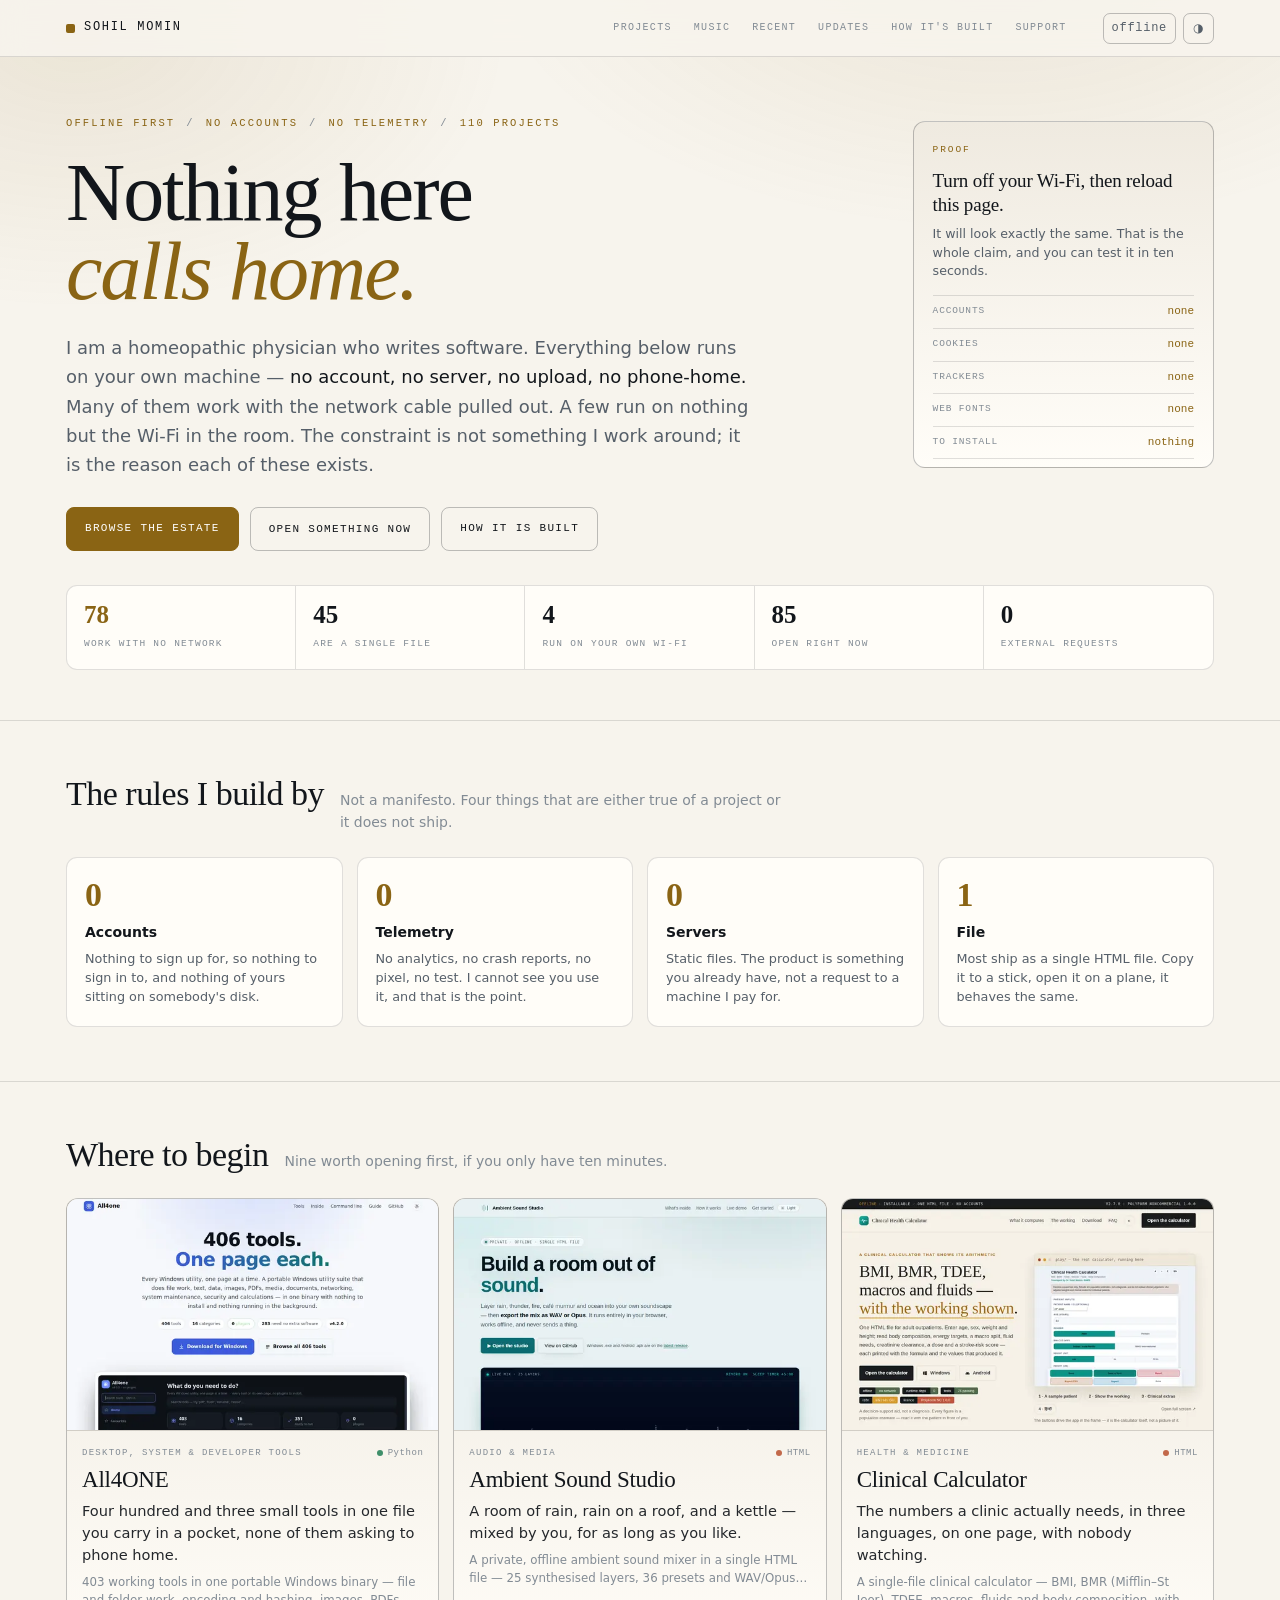
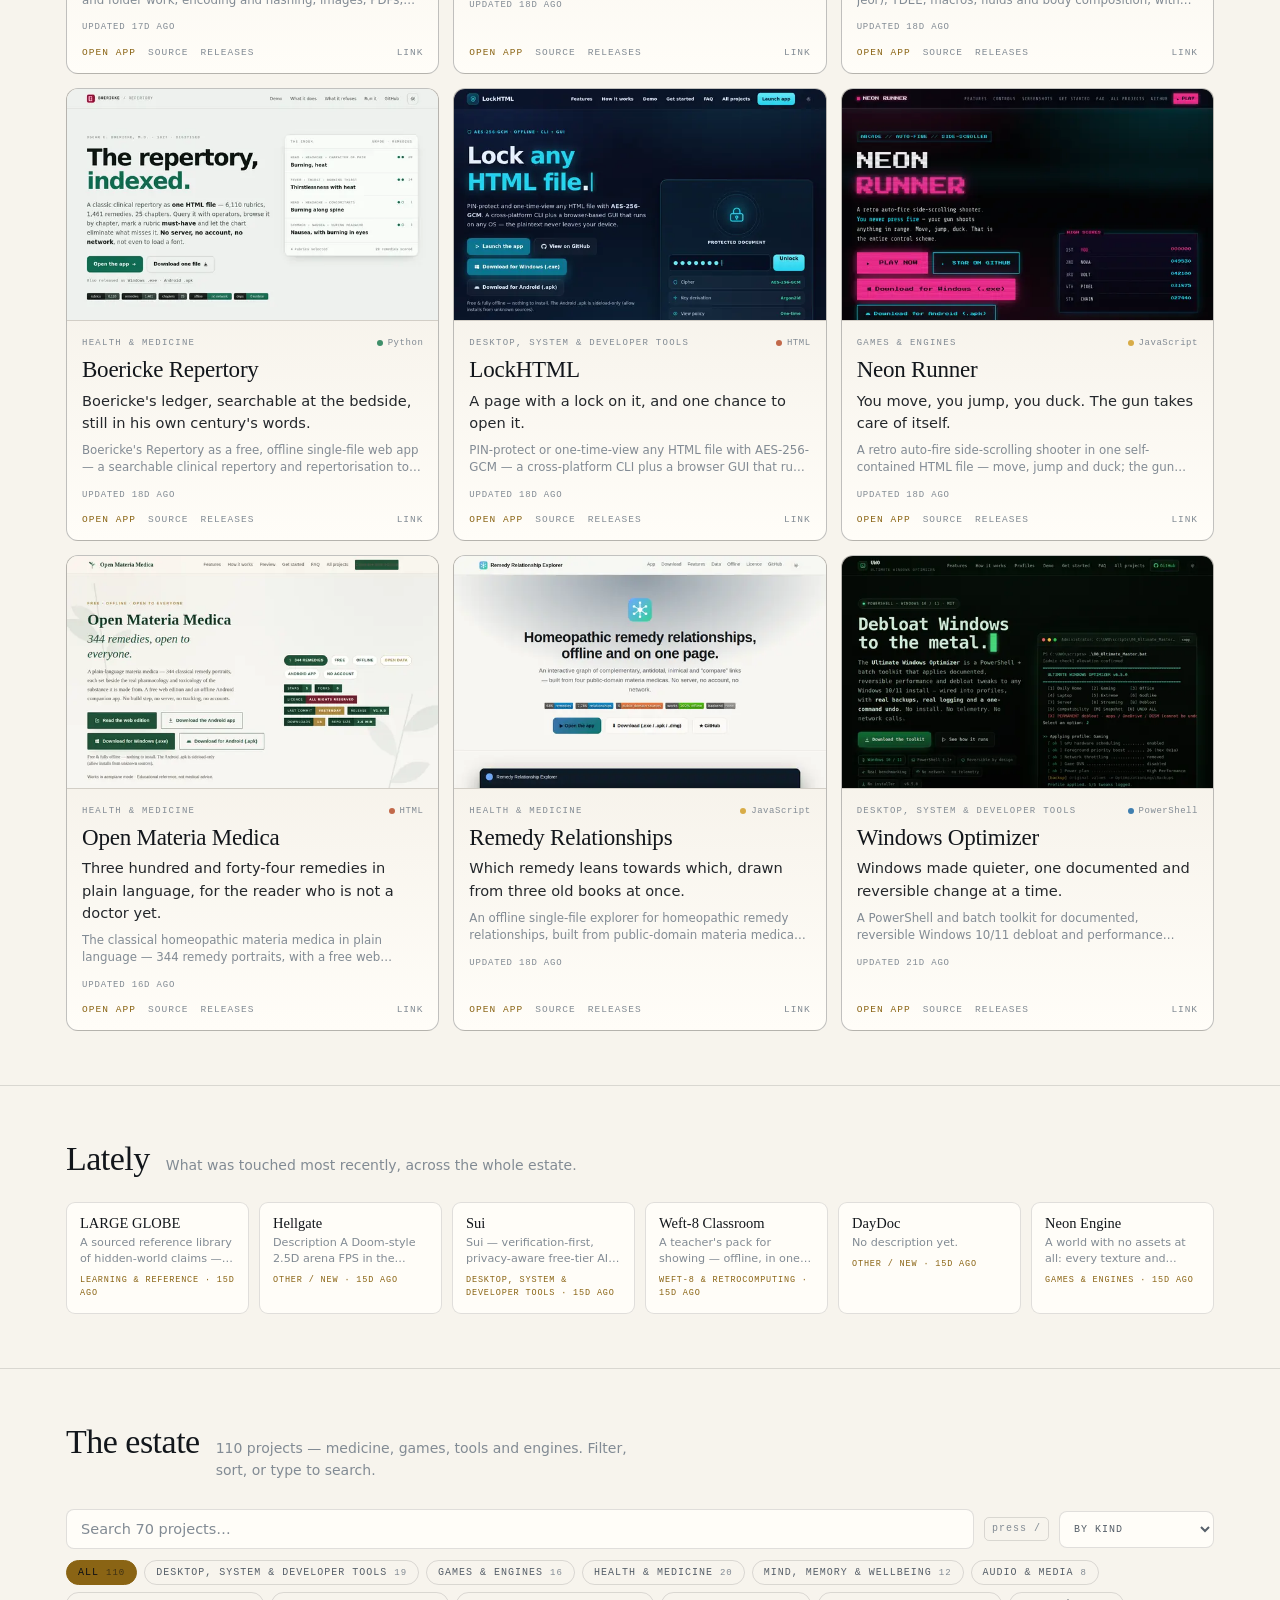
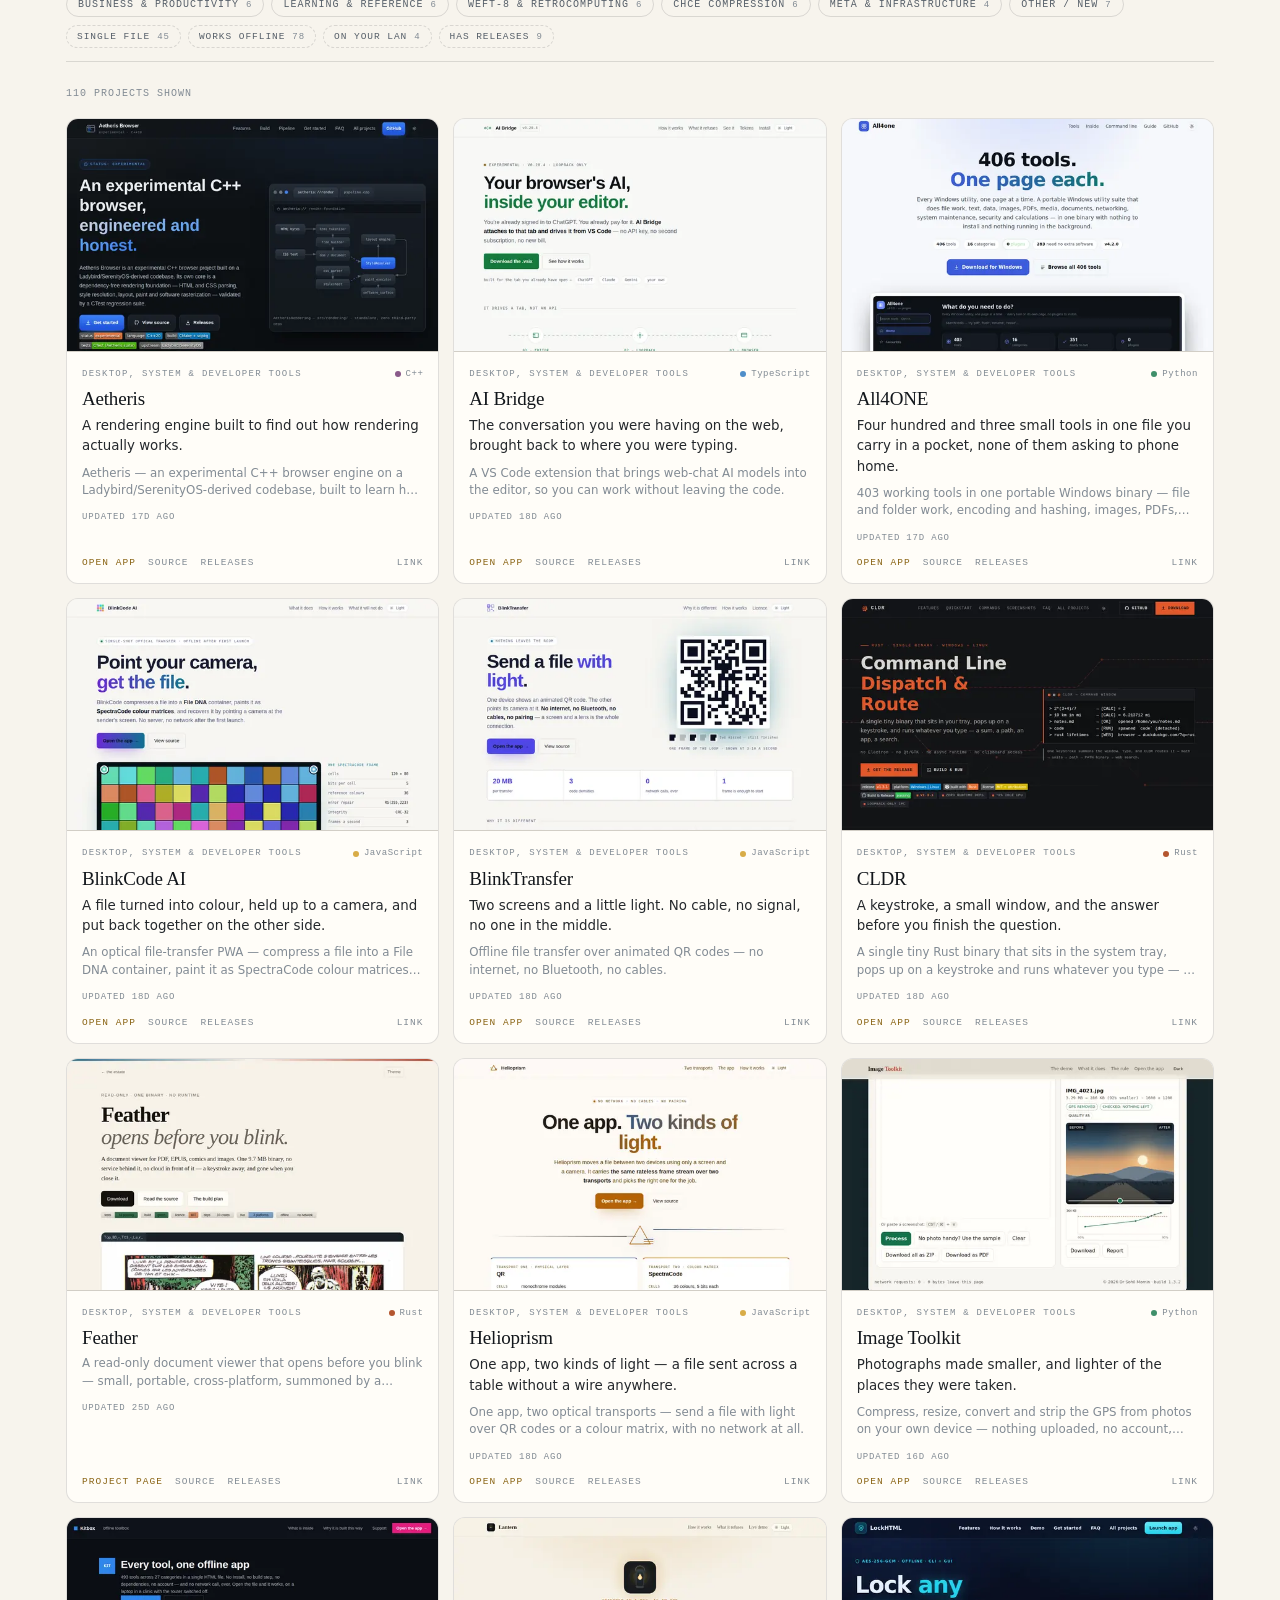
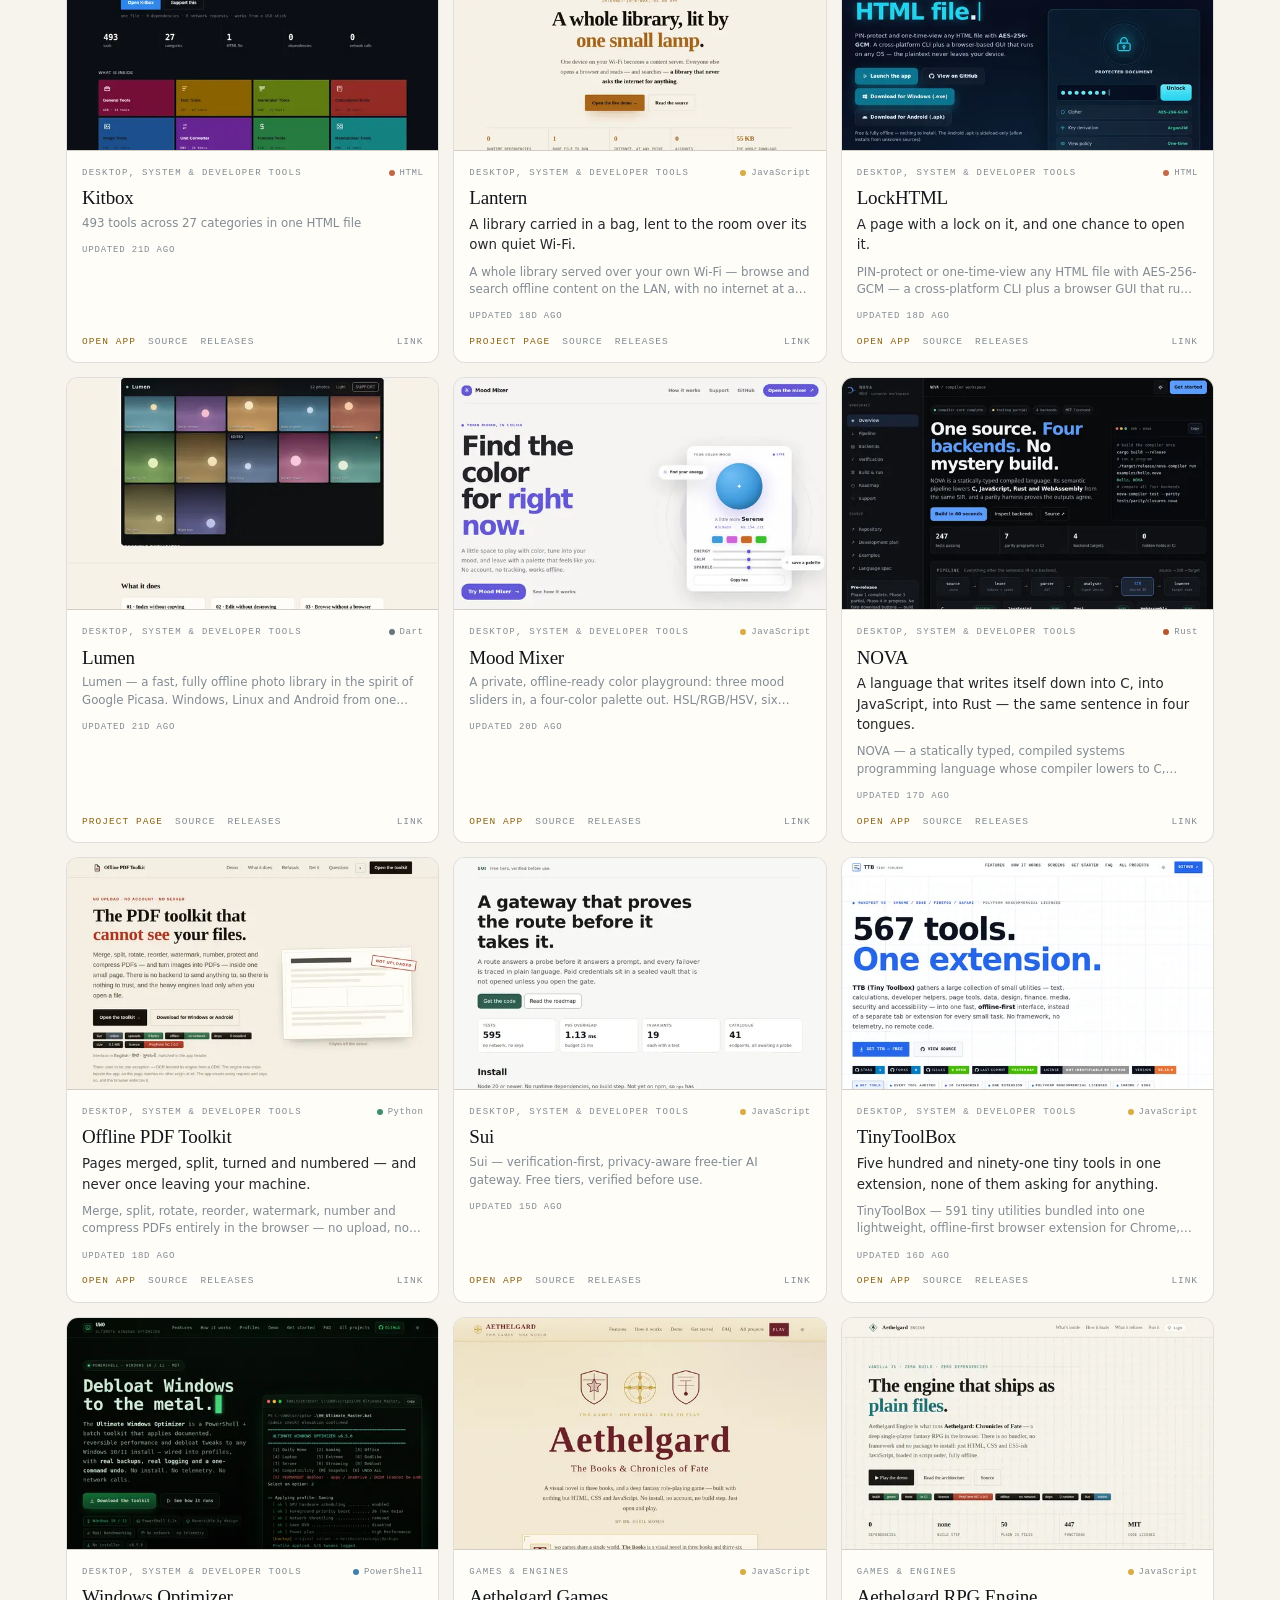
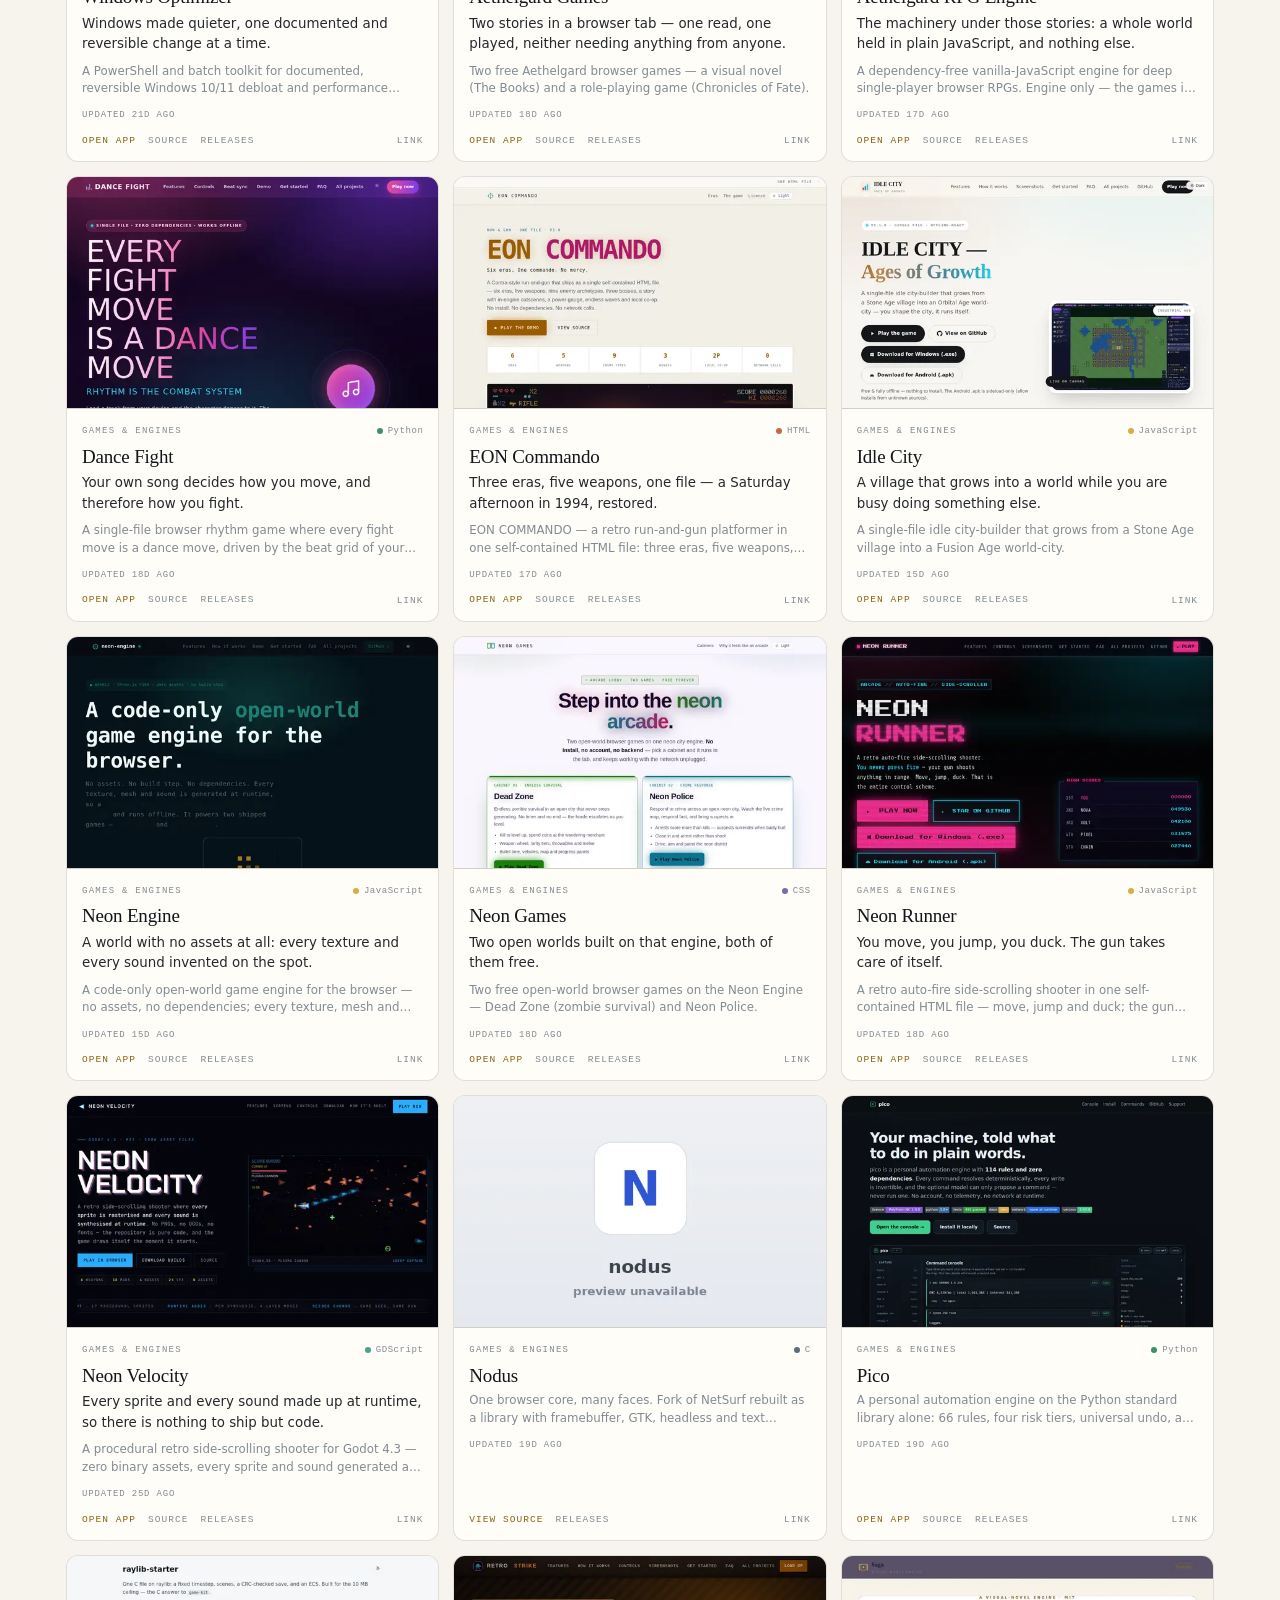
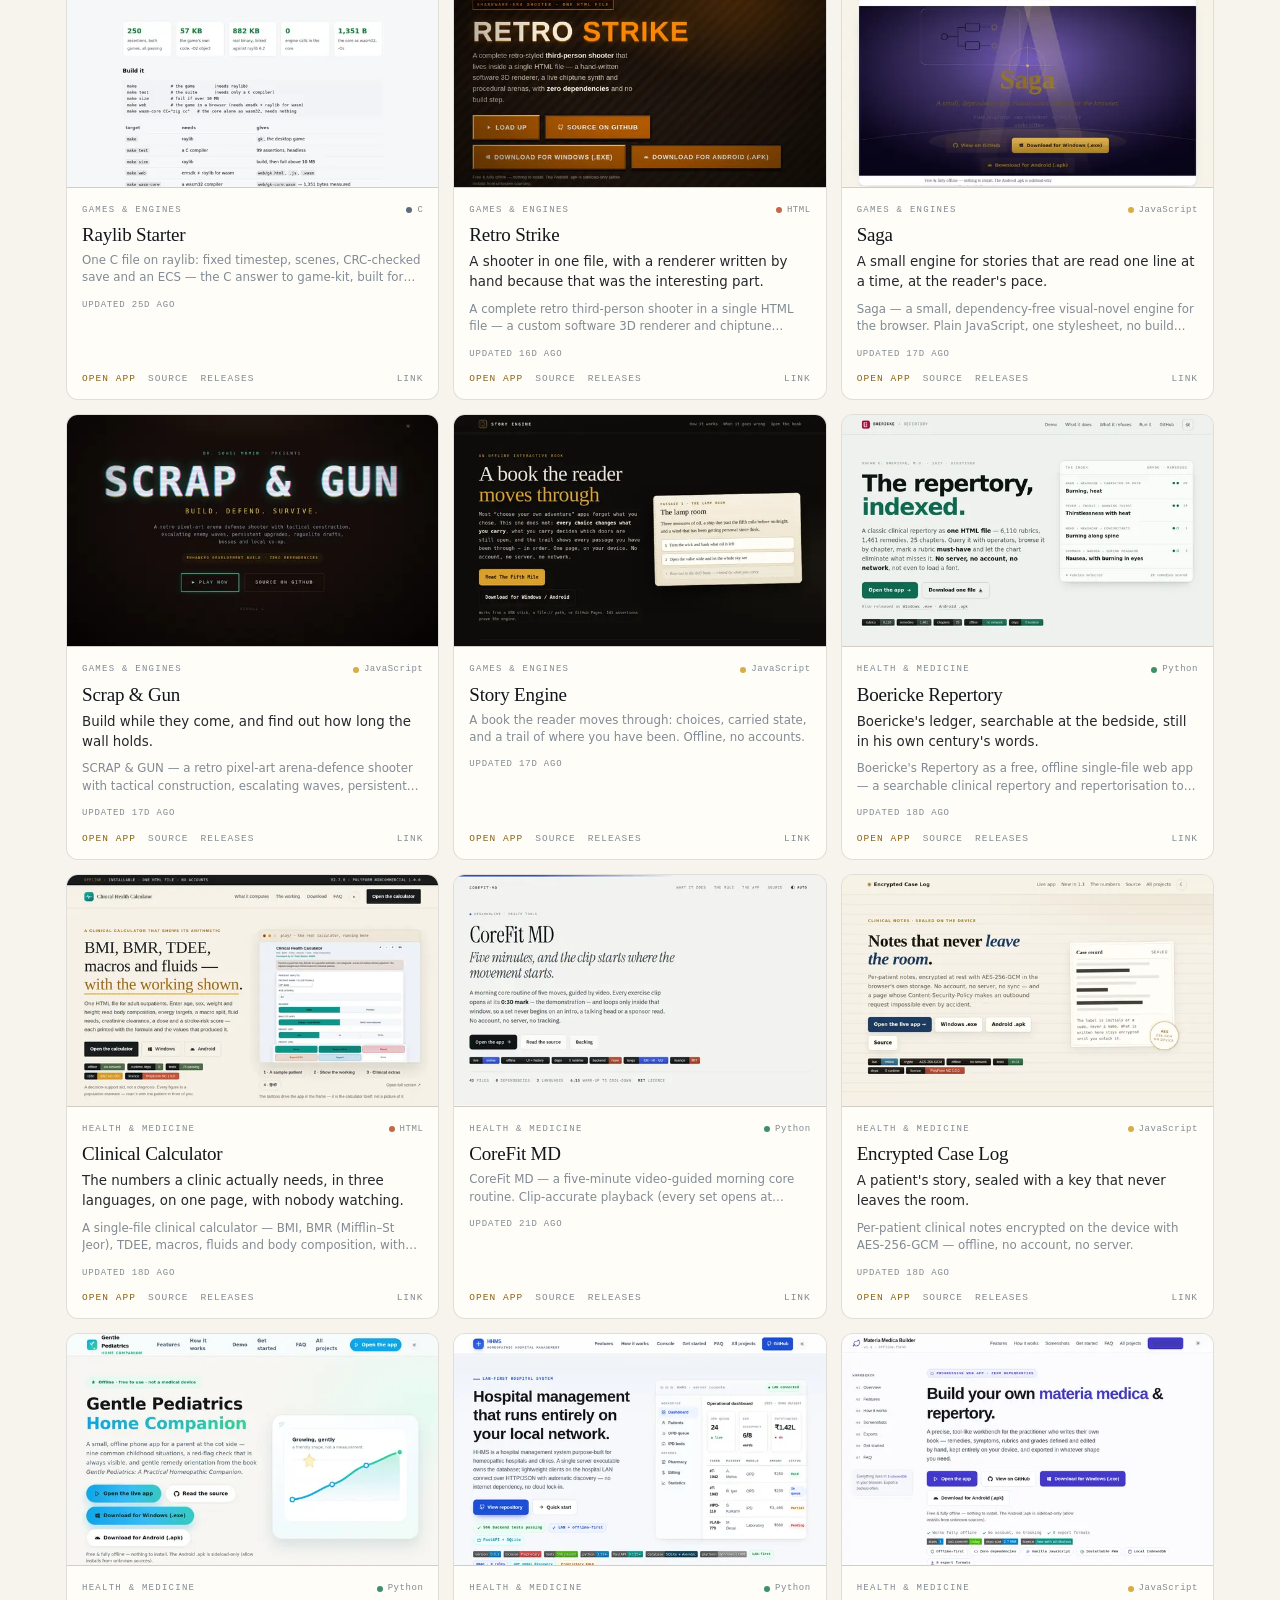
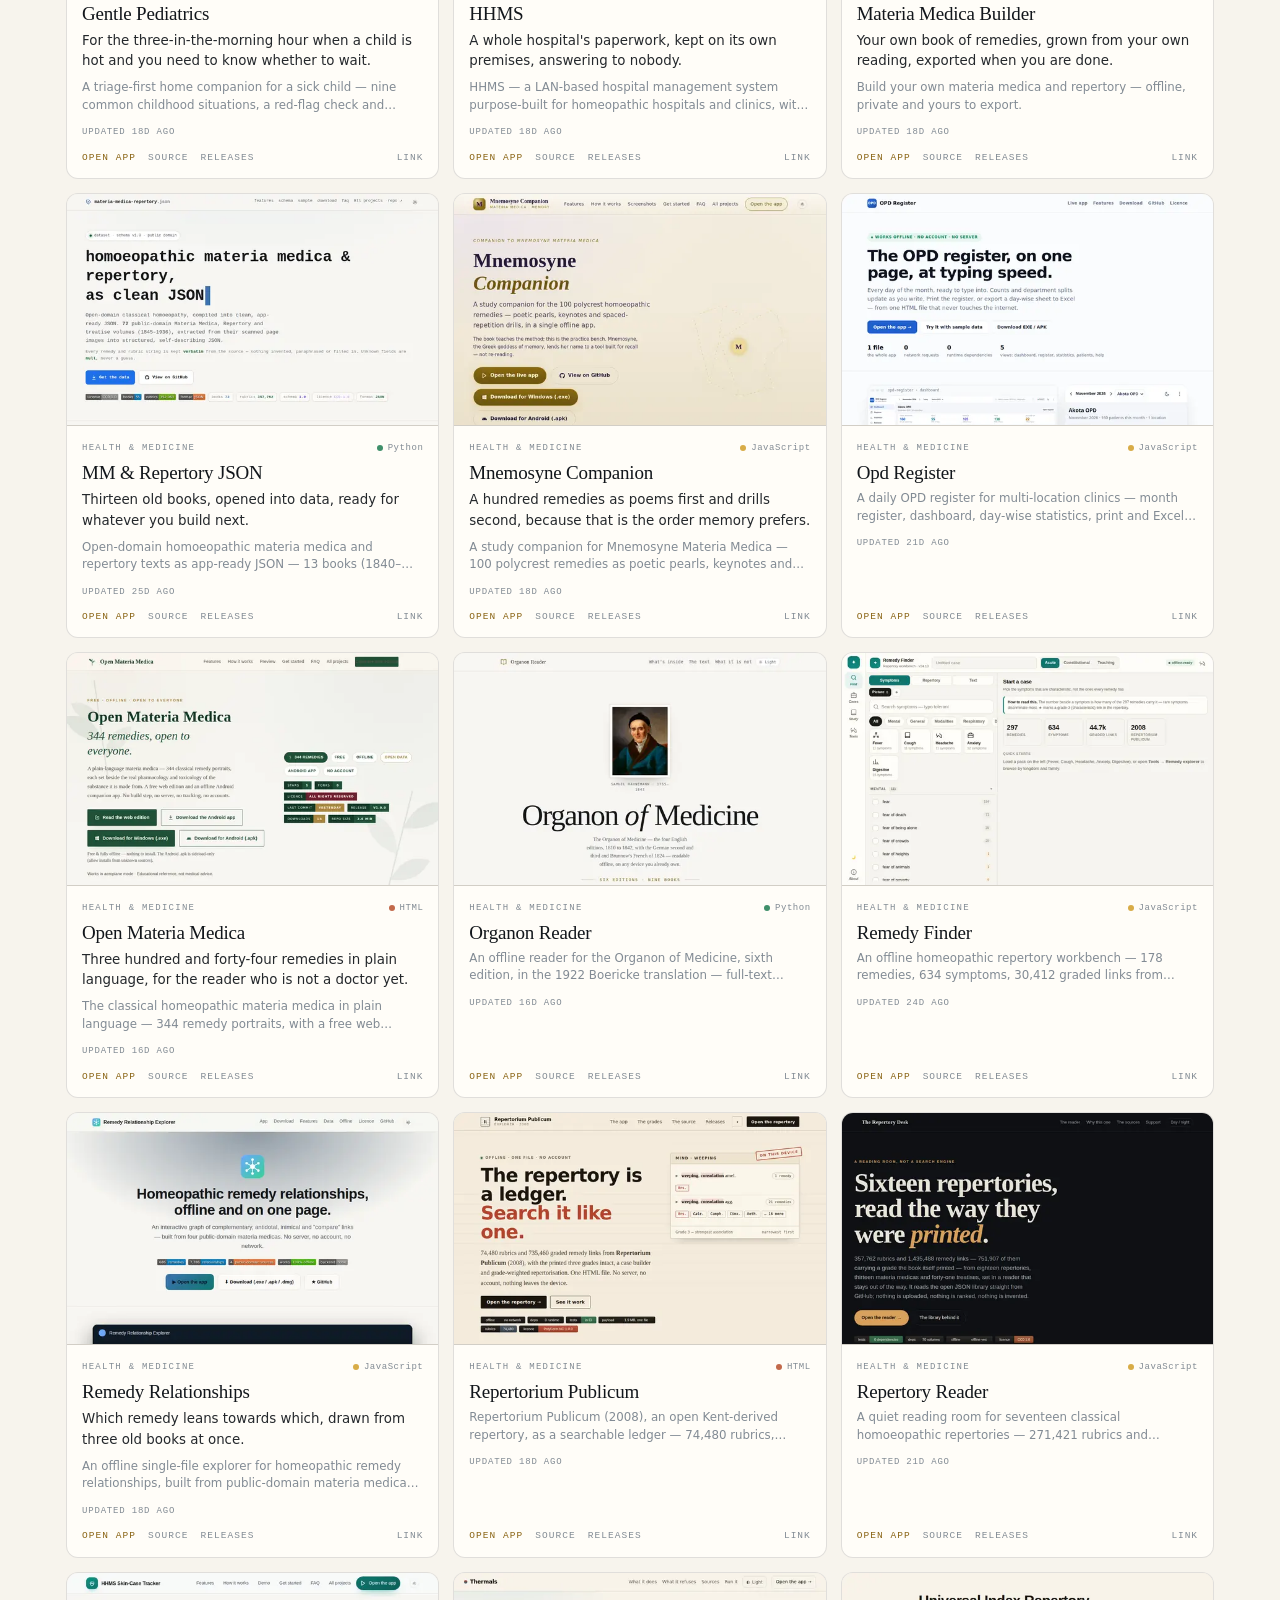
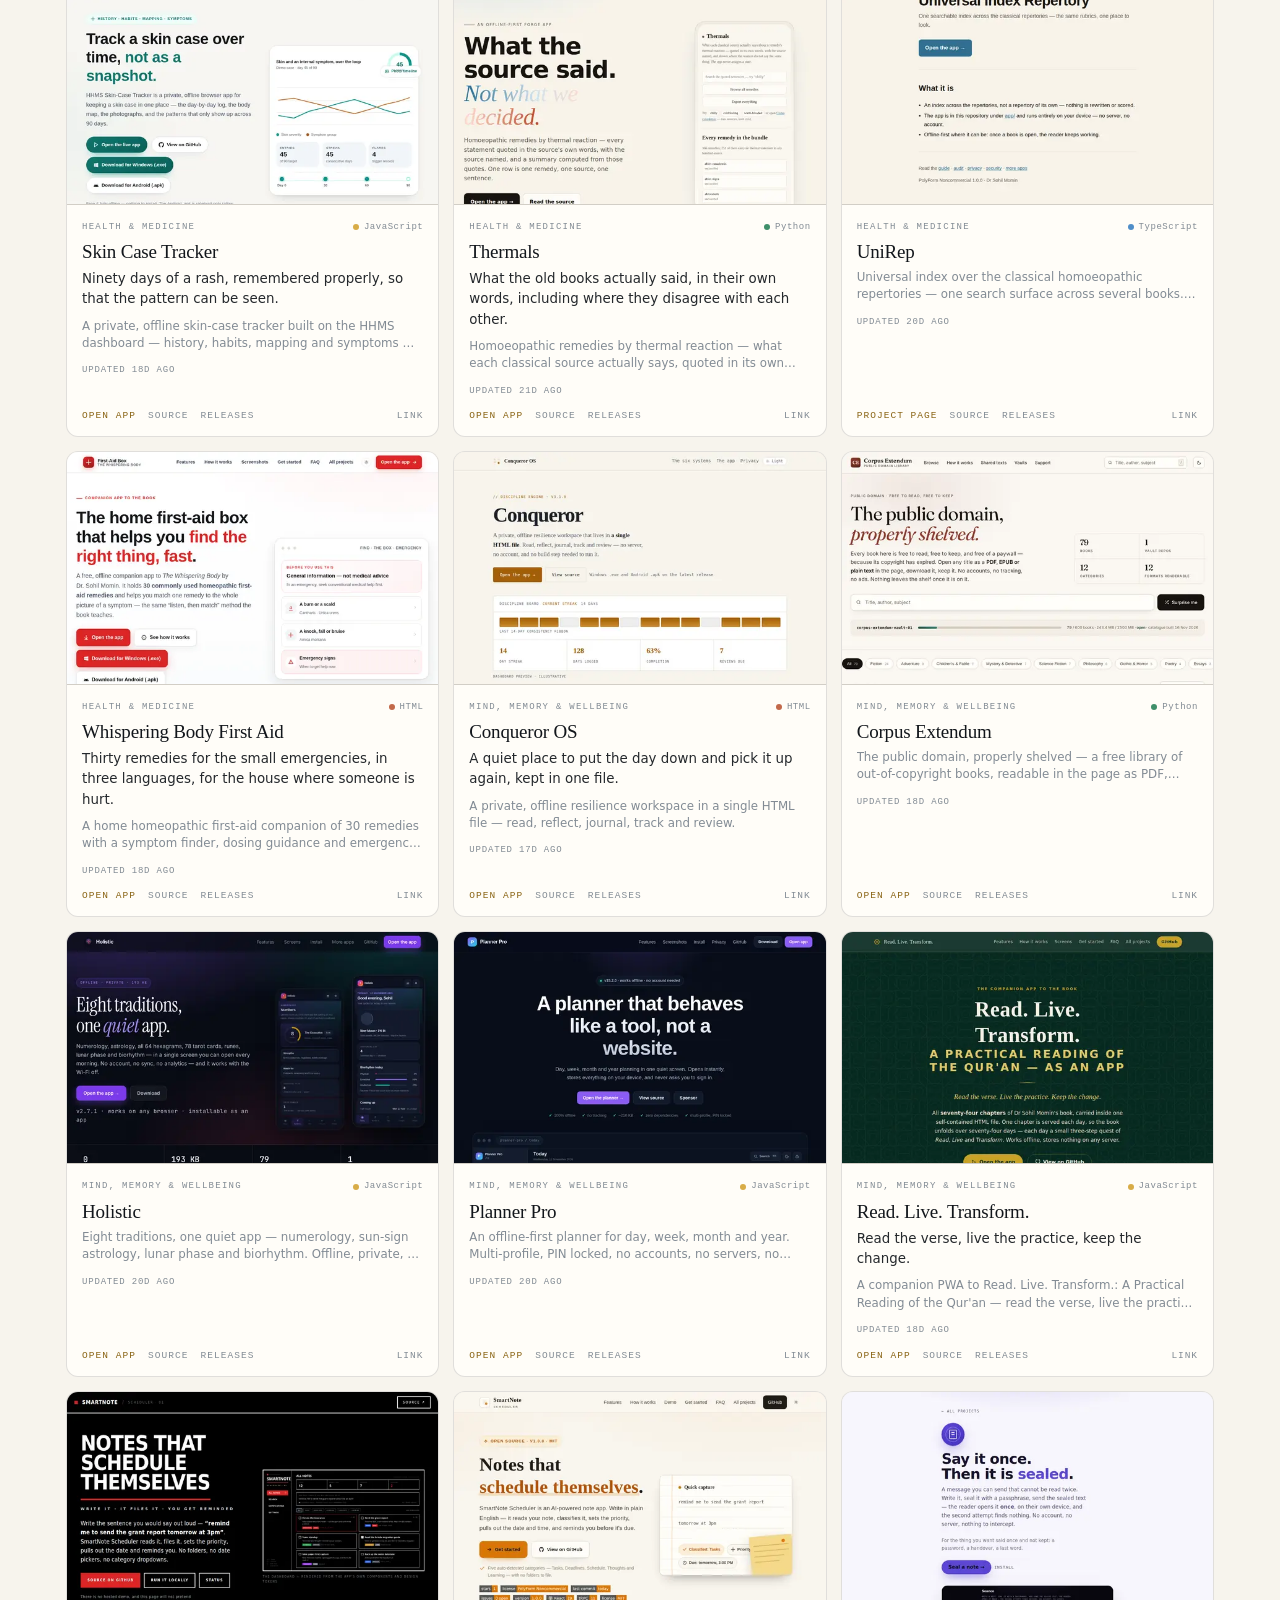
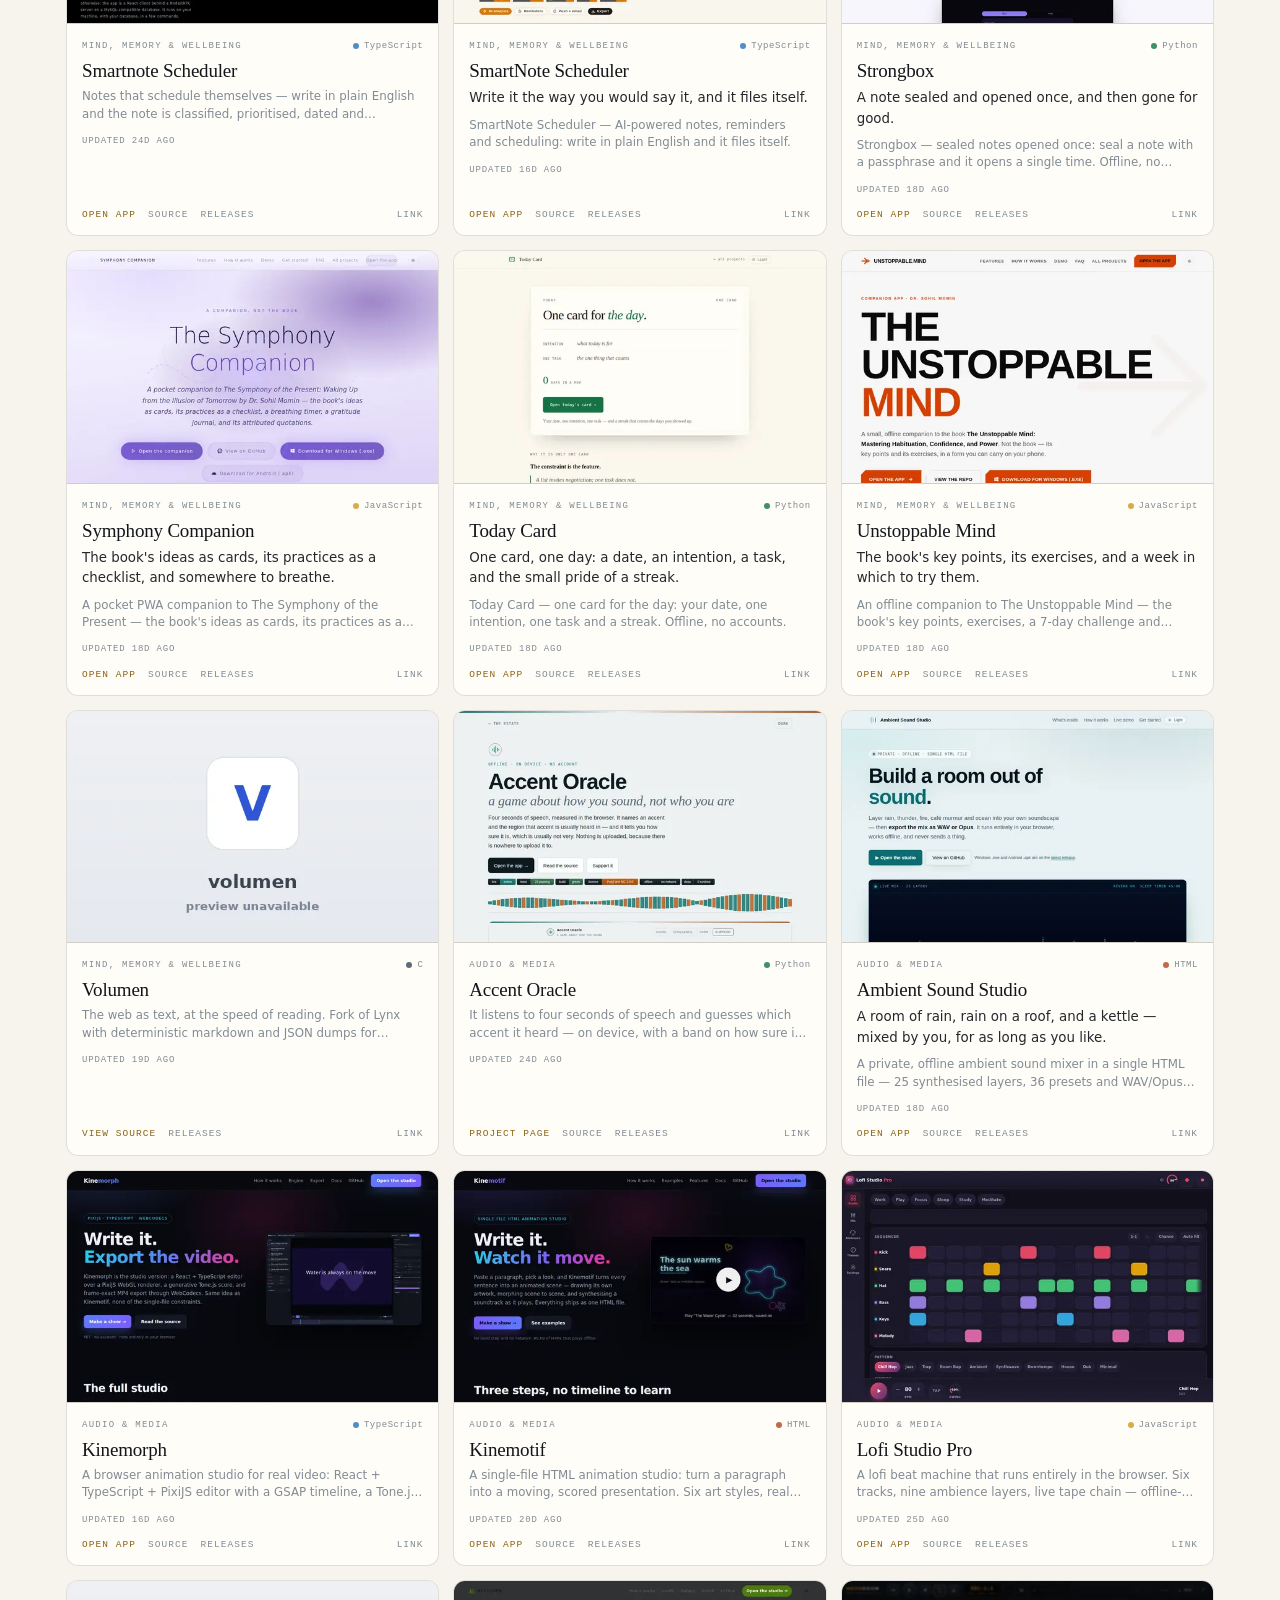
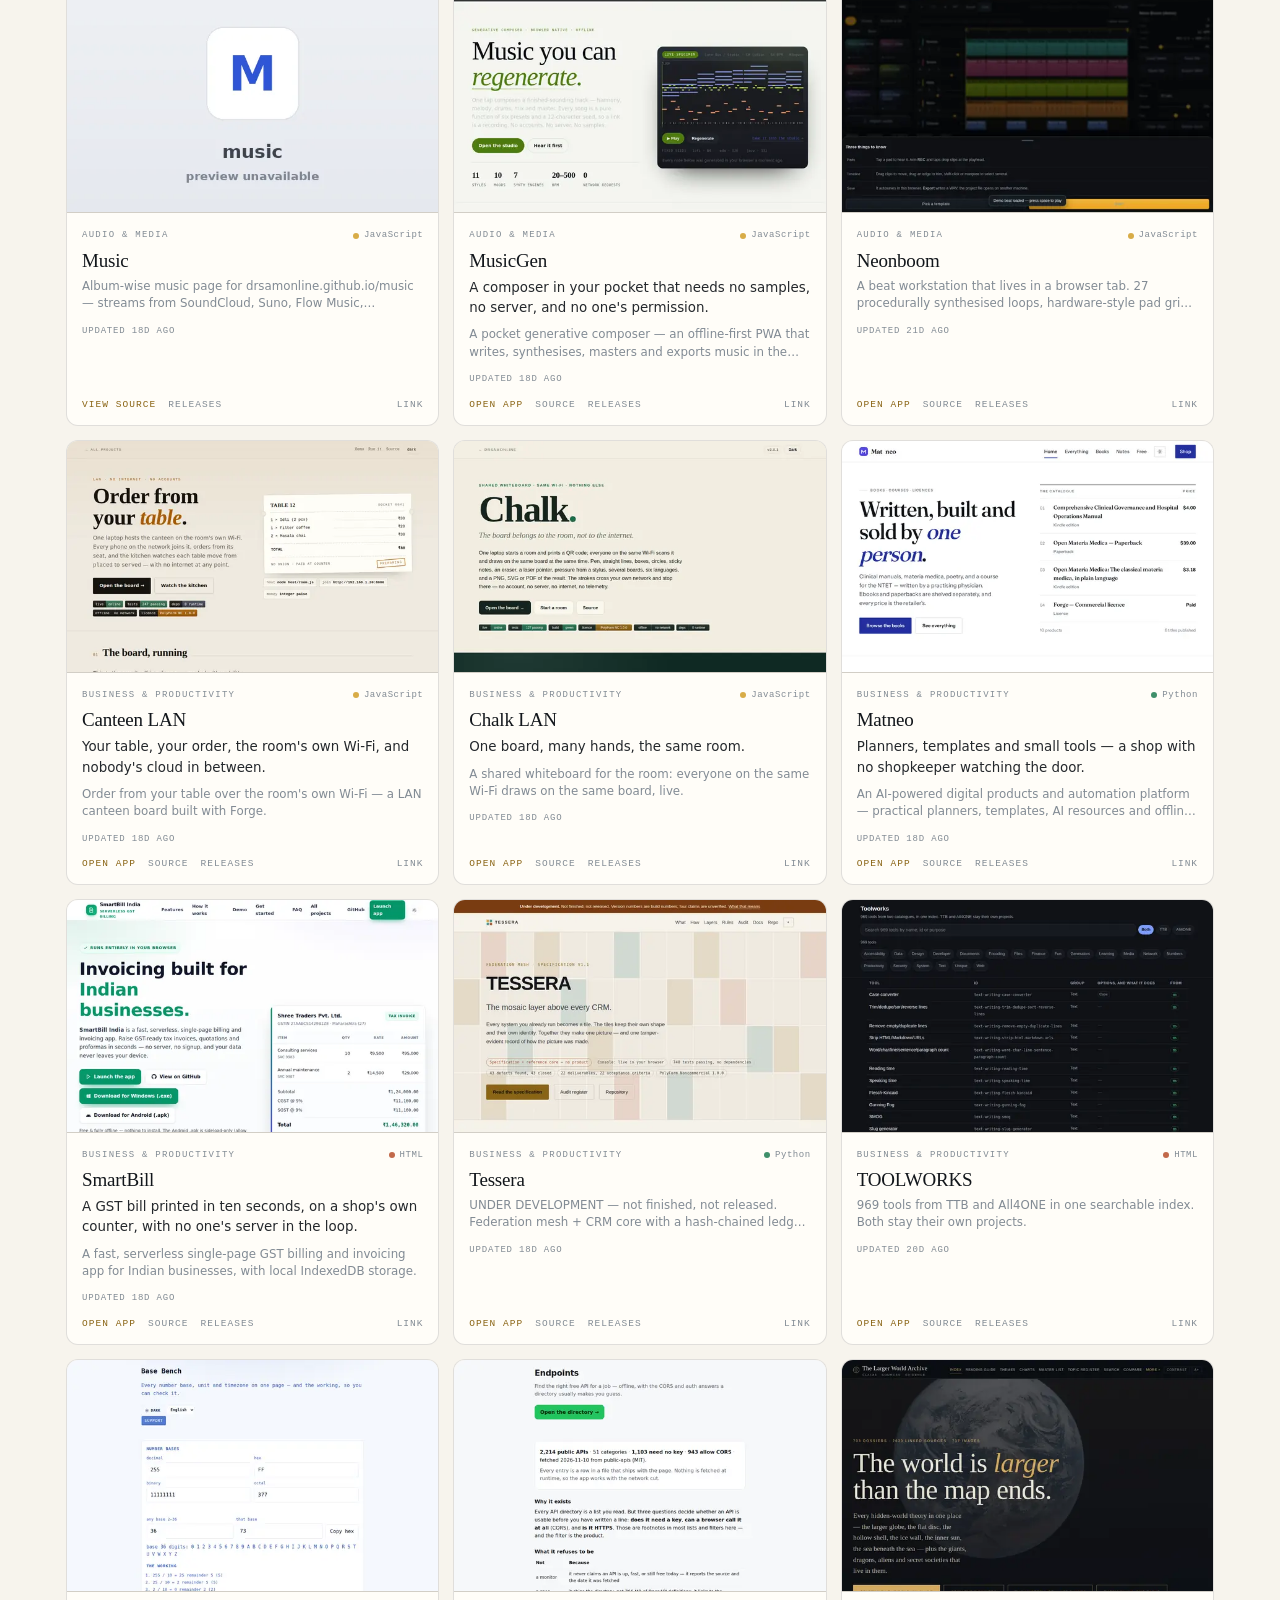
==== index.html @ d5752561 "chore: refresh hub data and screenshots" ====
<!DOCTYPE html>
<html lang="en" data-theme="dark">
<head>
<meta charset="utf-8">
<meta name="viewport" content="width=device-width,initial-scale=1,viewport-fit=cover">
<title>Dr. Sohil Momin — nothing here calls home</title>
<meta name="description" content="110 open-source projects built to run with no account, no server and no network. Medicine, games, tools and engines — offline first, all the way down.">
<meta name="author" content="Dr. Sohil Momin">
<meta name="keywords" content="Dr Sohil Momin, offline-first, open source, homeopathy software, materia medica, browser games, GitHub Pages">
<meta name="color-scheme" content="dark light">
<meta name="theme-color" content="#0d1015">
<link rel="canonical" href="https://drsamonline.github.io/">
<meta property="og:type" content="website">
<meta property="og:title" content="Dr. Sohil Momin — nothing here calls home">
<meta property="og:description" content="110 open-source projects that run with no account, no server and no network.">
<meta property="og:url" content="https://drsamonline.github.io/">
<meta property="og:image" content="https://drsamonline.github.io/assets/og.png">
<meta name="twitter:card" content="summary_large_image">
<link rel="icon" href="assets/favicon.svg" type="image/svg+xml">
<link rel="manifest" href="assets/site.webmanifest">
<script>try{var t=localStorage.getItem('hub-theme');if(t!=='light'&&t!=='dark'){t=matchMedia('(prefers-color-scheme: light)').matches?'light':'dark';}document.documentElement.dataset.theme=t;}catch(e){}</script>
<style>
:root{
  --paper:#0d1015;--card:#14181f;--card2:#1a2029;--line:rgba(234,231,225,.10);--line2:rgba(234,231,225,.22);
  --ink:#eae7e1;--dim:#98a1ab;--faint:#6b747e;--brass:#d8ac47;--brass-soft:rgba(216,172,71,.13);
  --serif:ui-serif,"Iowan Old Style","Palatino Linotype",Palatino,Georgia,"Times New Roman",serif;
  --sans:ui-sans-serif,system-ui,-apple-system,"Segoe UI",Roboto,"Helvetica Neue",Arial,sans-serif;
  --mono:ui-monospace,SFMono-Regular,"SF Mono",Menlo,Consolas,monospace;
  --w:1200px;
}
html[data-theme=light]{
  --paper:#f7f4ed;--card:#fffdf8;--card2:#efeae0;--line:rgba(18,22,27,.13);--line2:rgba(18,22,27,.26);
  --ink:#12161b;--dim:#565f69;--faint:#828b94;--brass:#8a6414;--brass-soft:rgba(138,100,20,.10);
}
*{box-sizing:border-box}
html{scroll-behavior:smooth;-webkit-text-size-adjust:100%;scroll-padding-top:96px}
body{margin:0;background:var(--paper);color:var(--ink);font-family:var(--sans);font-size:16px;
  line-height:1.6;-webkit-font-smoothing:antialiased;overflow-x:hidden}
body::before{content:"";position:fixed;inset:0;pointer-events:none;z-index:0;
  background:radial-gradient(760px 420px at 78% -6%,var(--brass-soft),transparent 68%),
             radial-gradient(600px 380px at 6% 4%,var(--brass-soft),transparent 72%)}
.wrap{max-width:var(--w);margin:0 auto;padding:0 26px;position:relative;z-index:1}
a{color:inherit;text-decoration:none}
img{max-width:100%;display:block}
::selection{background:var(--brass);color:var(--paper)}

#progress{position:fixed;top:0;left:0;height:2px;width:0;background:var(--brass);z-index:60;
  transition:width .1s linear;pointer-events:none}

.bar{position:sticky;top:0;z-index:40;border-bottom:1px solid var(--line);
  background:color-mix(in srgb,var(--paper) 88%,transparent);backdrop-filter:blur(12px)}
.bar .wrap{display:flex;align-items:center;gap:18px;height:56px}
.mark{display:flex;align-items:center;gap:9px;font-family:var(--mono);font-size:12px;
  letter-spacing:.14em;text-transform:uppercase;white-space:nowrap}
.mark i{width:9px;height:9px;background:var(--brass);border-radius:2px;display:block}
nav{margin-left:auto;display:flex;gap:2px}
nav a{font-family:var(--mono);font-size:10px;letter-spacing:.13em;text-transform:uppercase;
  color:var(--faint);padding:8px 10px;border-radius:6px;transition:.15s}
nav a:hover{color:var(--ink)}
nav a.on{color:var(--brass)}
.acts{display:flex;gap:7px;align-items:center;margin-left:8px}
.tog{background:none;border:1px solid var(--line2);color:var(--dim);border-radius:7px;height:31px;
  min-width:31px;padding:0 8px;cursor:pointer;font-size:12px;display:grid;place-items:center;
  font-family:var(--mono);letter-spacing:.06em}
.tog:hover{color:var(--brass);border-color:var(--brass)}
#burger{display:none}
#demoToggle[aria-pressed=true]{color:var(--brass);border-color:var(--brass)}

.hero{padding:58px 0 50px;border-bottom:1px solid var(--line)}
.hero-top{display:grid;grid-template-columns:1.45fr .55fr;gap:52px;align-items:start}
.kick{font-family:var(--mono);font-size:10.5px;letter-spacing:.2em;text-transform:uppercase;
  color:var(--brass);margin:0 0 22px;display:flex;align-items:center;gap:11px;flex-wrap:wrap}
.kick span+span::before{content:"/";color:var(--faint);margin-right:11px}
h1{font-family:var(--serif);font-weight:400;font-size:clamp(38px,7.2vw,82px);line-height:.96;
  letter-spacing:-.025em;margin:0 0 22px;max-width:15ch}
h1 em{font-style:italic;color:var(--brass)}
.lede{font-size:clamp(15px,1.5vw,18px);line-height:1.62;color:var(--dim);max-width:60ch;margin:0 0 28px}
.lede b{color:var(--ink);font-weight:500}
.cta{display:flex;gap:11px;flex-wrap:wrap}
.btn{font-family:var(--mono);font-size:11px;letter-spacing:.12em;text-transform:uppercase;
  padding:12px 18px;border-radius:8px;border:1px solid var(--line2);color:var(--ink);cursor:pointer;
  transition:border-color .15s,background .15s,color .15s;background:none}
.btn:hover{border-color:var(--brass);color:var(--brass)}
.btn.solid{background:var(--brass);border-color:var(--brass);color:#0d1015}
.btn.solid:hover{background:transparent;color:var(--brass)}
.proof{border:1px solid var(--line2);border-radius:12px;padding:20px 19px 8px;
  background:linear-gradient(180deg,var(--card2),var(--card));margin-top:6px}
.proof-k{font-family:var(--mono);font-size:9.5px;letter-spacing:.2em;text-transform:uppercase;
  color:var(--brass);margin:0 0 12px}
.proof-t{font-family:var(--serif);font-size:19px;line-height:1.25;margin:0 0 8px;letter-spacing:-.01em}
.proof-d{margin:0 0 14px;font-size:12.6px;line-height:1.5;color:var(--dim)}
.proof-rows{display:grid;grid-template-columns:1fr auto;border-top:1px solid var(--line)}
.proof-rows span,.proof-rows b{padding:7px 0;border-bottom:1px solid var(--line)}
.proof-rows span{font-family:var(--mono);letter-spacing:.09em;text-transform:uppercase;
  color:var(--faint);font-size:9.5px}
.proof-rows b{font-weight:500;color:var(--brass);text-align:right;font-family:var(--mono);font-size:11px}
.meter{display:flex;flex-wrap:wrap;border:1px solid var(--line);border-radius:11px;
  overflow:hidden;background:var(--card);margin-top:34px}
.meter div{flex:1 1 150px;padding:15px 17px;border-right:1px solid var(--line)}
.meter div:last-child{border-right:0}
.meter b{display:block;font-family:var(--serif);font-size:25px;line-height:1.1}
.meter span{font-family:var(--mono);font-size:9.5px;letter-spacing:.13em;text-transform:uppercase;color:var(--faint)}
.meter .hi b{color:var(--brass)}

section{padding:54px 0;border-bottom:1px solid var(--line)}
.rhead{display:flex;align-items:baseline;gap:16px;margin-bottom:24px;flex-wrap:wrap}
h2{font-family:var(--serif);font-weight:400;font-size:clamp(24px,3.2vw,34px);line-height:1.1;
  letter-spacing:-.015em;margin:0}
.rhead p{margin:0;color:var(--faint);font-size:14px;max-width:50ch}
.rgrid{display:grid;grid-template-columns:repeat(4,1fr);gap:14px}
.rule{background:var(--card);border:1px solid var(--line);border-radius:11px;padding:20px 18px;
  position:relative;overflow:hidden;transition:border-color .18s,transform .18s}
.rule:hover{border-color:var(--line2);transform:translateY(-2px)}
.rule::after{content:"";position:absolute;left:0;top:0;width:100%;height:2px;background:var(--brass);
  transform:scaleX(0);transform-origin:left;transition:transform .35s}
.rule:hover::after{transform:scaleX(1)}
.rule b{font-family:var(--serif);font-size:34px;line-height:1;color:var(--brass);display:block;margin-bottom:9px}
.rule h3{margin:0 0 5px;font-size:14px;font-weight:600}
.rule p{margin:0;font-size:12.8px;line-height:1.5;color:var(--dim)}

.tools{position:sticky;top:56px;z-index:20;background:var(--paper);padding:12px 0 13px;
  border-bottom:1px solid var(--line);margin-bottom:24px}
.searchrow{display:flex;gap:10px;align-items:center;margin-bottom:11px;flex-wrap:wrap}
#q{flex:1 1 220px;background:var(--card);border:1px solid var(--line);border-radius:8px;color:var(--ink);
  font-family:var(--sans);font-size:14.5px;padding:11px 14px;outline:none;min-width:0}
#q:focus{border-color:var(--brass)}
#q::placeholder{color:var(--faint)}
#sort{background:var(--card);border:1px solid var(--line);border-radius:8px;color:var(--dim);
  font-family:var(--mono);font-size:10px;letter-spacing:.1em;text-transform:uppercase;
  padding:11px 10px;outline:none;cursor:pointer}
#sort:focus{border-color:var(--brass)}
.hint{font-family:var(--mono);font-size:10px;letter-spacing:.1em;color:var(--faint);
  border:1px solid var(--line);border-radius:5px;padding:3px 7px;white-space:nowrap}
.chips{display:flex;gap:7px;flex-wrap:wrap}
.chip{font-family:var(--mono);font-size:10px;letter-spacing:.1em;text-transform:uppercase;
  background:none;border:1px solid var(--line);color:var(--dim);border-radius:100px;
  padding:6px 11px;cursor:pointer;display:flex;gap:7px;align-items:center;transition:.15s}
.chip b{color:var(--faint);font-size:9px;font-weight:400}
.chip:hover{border-color:var(--line2);color:var(--ink)}
.chip[aria-pressed=true]{background:var(--brass);border-color:var(--brass);color:#0d1015}
.chip[aria-pressed=true] b{color:rgba(13,16,21,.6)}
#count{font-family:var(--mono);font-size:10px;letter-spacing:.1em;text-transform:uppercase;
  color:var(--faint);margin:0 0 16px}

.grid{display:grid;grid-template-columns:repeat(auto-fill,minmax(292px,1fr));gap:14px}
.card{background:var(--card);border:1px solid var(--line);border-radius:12px;overflow:hidden;
  display:flex;flex-direction:column;transition:border-color .16s,transform .16s,background .16s}
.card:hover{border-color:var(--line2);transform:translateY(-3px);background:var(--card2)}
.card:target,.card.flash{border-color:var(--brass);box-shadow:0 0 0 1px var(--brass)}
.shot{display:block;position:relative;aspect-ratio:16/10;background:var(--card2);overflow:hidden;
  border-bottom:1px solid var(--line)}
.shot-ph{position:absolute;inset:0;display:grid;place-items:center;gap:2px;
  font-family:var(--mono);font-size:9px;letter-spacing:.12em;text-transform:uppercase;color:var(--faint)}
.shot-ph b{font-family:var(--serif);font-size:32px;color:var(--line2);font-weight:400}
.shot-img{position:absolute;inset:0;width:100%;height:100%;object-fit:cover;object-position:top center;
  opacity:0;transition:opacity .35s}
.shot-img.is-loaded{opacity:1}
.shot-img.is-broken{display:none}
.card:hover .shot-img{transform:scale(1.02);transition:opacity .35s,transform .5s}
.cbody{padding:15px 15px 13px;display:flex;flex-direction:column;flex:1}
.card-top{display:flex;align-items:center;gap:8px;margin-bottom:7px}
.cat{font-family:var(--mono);font-size:9px;letter-spacing:.14em;text-transform:uppercase;color:var(--faint)}
.lang{margin-left:auto;display:flex;align-items:center;gap:5px;font-family:var(--mono);
  font-size:9px;letter-spacing:.06em;color:var(--faint)}
.lang i{width:6px;height:6px;border-radius:50%;display:block}
h3.repo{margin:0 0 6px;font-family:var(--serif);font-weight:400;font-size:19px;line-height:1.15;
  letter-spacing:-.01em}
.poetic{margin:0 0 8px;font-size:13.4px;line-height:1.52;color:var(--ink);opacity:.92}
.desc{margin:0 0 11px;font-size:11.8px;line-height:1.48;color:var(--faint);
  display:-webkit-box;-webkit-line-clamp:2;-webkit-box-orient:vertical;overflow:hidden}
.card-meta{display:flex;gap:9px;align-items:center;flex-wrap:wrap;margin-bottom:10px;
  font-family:var(--mono);font-size:9px;letter-spacing:.09em;text-transform:uppercase;color:var(--faint)}
.pill{border:1px solid var(--line);border-radius:100px;padding:1px 7px}
.pill.arch{border-color:var(--line2);color:var(--dim)}
.links{margin-top:auto;display:flex;gap:12px;font-family:var(--mono);font-size:9.5px;
  letter-spacing:.11em;text-transform:uppercase;align-items:center}
.lnk{color:var(--faint);display:flex;gap:4px;align-items:center}
.lnk:hover{color:var(--brass)}
.primary-lnk{color:var(--brass)}
.share{margin-left:auto;background:none;border:0;color:var(--faint);cursor:pointer;
  font-family:var(--mono);font-size:9.5px;letter-spacing:.1em;text-transform:uppercase;padding:0}
.share:hover{color:var(--brass)}
.share.done{color:var(--brass)}

#featGrid{display:grid;grid-template-columns:repeat(3,1fr);gap:14px}
.feat-card{background:linear-gradient(180deg,var(--card2),var(--card));border:1px solid var(--line2)}
.feat-card h3.repo{font-size:23px}
.feat-card .poetic{font-size:14.6px;-webkit-line-clamp:none}

#recentStrip{display:grid;grid-template-columns:repeat(6,1fr);gap:10px}
.recent-card{background:var(--card);border:1px solid var(--line);border-radius:9px;padding:12px 13px;
  display:flex;flex-direction:column;gap:3px;transition:.15s}
.recent-card:hover{border-color:var(--brass);transform:translateY(-2px)}
.recent-name{font-family:var(--serif);font-size:14.5px;line-height:1.2}
.recent-desc{font-size:11.2px;color:var(--faint);line-height:1.4;overflow:hidden;
  display:-webkit-box;-webkit-line-clamp:2;-webkit-box-orient:vertical}
.recent-meta{font-family:var(--mono);font-size:8.5px;letter-spacing:.1em;text-transform:uppercase;
  color:var(--brass);margin-top:4px}

#blogFeed{display:grid;grid-template-columns:1fr 1fr;gap:0 34px}
.post{display:grid;grid-template-columns:88px 1fr;gap:14px;padding:15px 0;border-top:1px solid var(--line)}
.post__date{font-family:var(--mono);font-size:9.5px;letter-spacing:.1em;text-transform:uppercase;
  color:var(--brass);padding-top:3px}
.post__title{margin:0 0 4px;font-family:var(--serif);font-weight:400;font-size:16.5px;line-height:1.2}
.post__title a:hover{color:var(--brass)}
.post__body{margin:0 0 5px;font-size:12.4px;line-height:1.5;color:var(--dim)}
.post__meta{margin:0;font-family:var(--mono);font-size:8.5px;letter-spacing:.1em;
  text-transform:uppercase;color:var(--faint)}

.kits details{border:1px solid var(--line);border-radius:11px;background:var(--card);overflow:hidden}
.kits summary{cursor:pointer;padding:17px 18px;font-family:var(--mono);font-size:10.5px;
  letter-spacing:.13em;text-transform:uppercase;color:var(--dim);list-style:none;
  display:flex;justify-content:space-between;align-items:center}
.kits summary::-webkit-details-marker{display:none}
.kits summary:hover{color:var(--brass)}
.kits summary::after{content:"+";font-size:15px;color:var(--brass)}
.kits details[open] summary::after{content:"\2013"}
.kits ul{list-style:none;margin:0;padding:0 18px 18px;display:grid;
  grid-template-columns:repeat(3,1fr);gap:2px 22px}
.kits li{padding:8px 0;border-top:1px solid var(--line);font-size:12.8px}
.kits li a{font-weight:600;font-size:12.8px}
.kits li a:hover{color:var(--brass)}
.kits li span{display:block;color:var(--faint);font-size:11.5px;line-height:1.45;
  overflow:hidden;text-overflow:ellipsis;white-space:nowrap}

.howgrid{display:grid;grid-template-columns:1.1fr .9fr;gap:38px;align-items:start}
.howgrid p{color:var(--dim);font-size:14.4px;line-height:1.66;margin:0 0 13px;max-width:56ch}
.howgrid p b{color:var(--ink);font-weight:500}
.spec{border:1px solid var(--line);border-radius:11px;background:var(--card);overflow:hidden}
.spec div{display:flex;justify-content:space-between;gap:14px;padding:11px 16px;
  border-bottom:1px solid var(--line);font-size:12.8px}
.spec div:last-child{border-bottom:0}
.spec dt{color:var(--faint);font-family:var(--mono);font-size:10px;letter-spacing:.11em;
  text-transform:uppercase;padding-top:2px}
.spec dd{margin:0;font-family:var(--mono);font-size:12px;text-align:right}

footer{padding:48px 0 62px;color:var(--faint);font-size:12.8px;border-bottom:0}
.fgrid2{display:grid;grid-template-columns:1.2fr 1fr;gap:34px;margin-bottom:30px}
footer h4{font-family:var(--mono);font-size:10px;letter-spacing:.15em;text-transform:uppercase;
  color:var(--dim);margin:0 0 11px}
.sup{display:flex;flex-wrap:wrap;gap:8px}
.sup a{border:1px solid var(--line);border-radius:7px;padding:8px 12px;font-family:var(--mono);
  font-size:10.5px;letter-spacing:.07em;color:var(--dim);transition:.15s}
.sup a:hover{border-color:var(--brass);color:var(--brass)}
.upi{font-family:var(--mono);font-size:12px;color:var(--ink);background:var(--card);
  border:1px solid var(--line);border-radius:7px;padding:8px 12px;display:inline-block;margin-top:8px}
.colophon{display:flex;justify-content:space-between;gap:18px;flex-wrap:wrap;
  border-top:1px solid var(--line);padding-top:22px;font-family:var(--mono);font-size:10px;
  letter-spacing:.09em;text-transform:uppercase}

@media(max-width:1080px){
  #recentStrip{grid-template-columns:repeat(3,1fr)}
  #blogFeed{grid-template-columns:1fr}
}
@media(max-width:1000px){
  .hero-top{grid-template-columns:1fr;gap:30px}.proof{max-width:520px}
  .rgrid{grid-template-columns:repeat(2,1fr)}.howgrid{grid-template-columns:1fr}
  #featGrid{grid-template-columns:repeat(2,1fr)}
  .kits ul{grid-template-columns:repeat(2,1fr)}
  nav{position:fixed;inset:56px 0 auto 0;flex-direction:column;background:var(--paper);
    border-bottom:1px solid var(--line);padding:10px 18px 16px;gap:0;display:none}
  nav.open{display:flex}
  nav a{padding:12px 4px;font-size:11px;border-bottom:1px solid var(--line)}
  #burger{display:grid}
  .acts{margin-left:auto}
}
@media(max-width:720px){
  .wrap{padding:0 17px}.hero{padding:44px 0 38px}
  #featGrid{grid-template-columns:1fr}#recentStrip{grid-template-columns:repeat(2,1fr)}
  .kits ul{grid-template-columns:1fr}.fgrid2{grid-template-columns:1fr}
  .meter div{flex:1 1 100%;border-right:0;border-bottom:1px solid var(--line)}
  .meter div:last-child{border-bottom:0}
  .rgrid{grid-template-columns:1fr}
  .tools{top:56px}
}

/* ---- skip link ---- */
.skip{position:absolute;left:-9999px;top:0;z-index:100;background:var(--brass);color:#0d1015;
  padding:10px 16px;border-radius:0 0 8px 0;font-family:var(--mono);font-size:11px;
  letter-spacing:.1em;text-transform:uppercase}
.skip:focus{left:0}

/* ---- visible focus, everywhere ---- */
a:focus-visible,button:focus-visible,input:focus-visible,select:focus-visible,summary:focus-visible{
  outline:2px solid var(--brass);outline-offset:2px;border-radius:4px}

/* ---- philosophy filters ---- */
.flags{margin-top:8px}
.flags .chip{border-style:dashed;font-size:9.5px;padding:5px 10px}
.flags .chip[aria-pressed=true]{border-style:solid}
.flags .chip[aria-pressed=true]::before{content:"\2713 ";font-size:9px}

/* ---- command palette ---- */
.palette{position:fixed;inset:0;z-index:80;background:rgba(6,8,11,.62);
  backdrop-filter:blur(3px);display:flex;align-items:flex-start;justify-content:center;
  padding:12vh 20px 20px}
.palette[hidden]{display:none}
.palette-box{width:100%;max-width:560px;background:var(--card);border:1px solid var(--line2);
  border-radius:12px;box-shadow:0 24px 60px -20px rgba(0,0,0,.7);overflow:hidden}
#pq{width:100%;background:none;border:0;border-bottom:1px solid var(--line);color:var(--ink);
  font-family:var(--sans);font-size:16px;padding:16px 18px;outline:none}
#pq::placeholder{color:var(--faint)}
#presults{list-style:none;margin:0;padding:6px;max-height:52vh;overflow-y:auto}
#presults li{display:flex;align-items:baseline;gap:10px;padding:10px 12px;border-radius:7px;
  cursor:pointer;font-size:14px}
#presults li .pk{font-family:var(--mono);font-size:9px;letter-spacing:.12em;text-transform:uppercase;
  color:var(--faint);margin-left:auto;white-space:nowrap}
#presults li[aria-selected=true]{background:var(--card2)}
#presults li[aria-selected=true] .pn{color:var(--brass)}
#presults li:hover{background:var(--card2)}
#presults .pn{font-family:var(--serif);font-size:15.5px}
#presults .empty{padding:16px 12px;color:var(--faint);font-family:var(--mono);font-size:11px}
.palette-hint{margin:0;padding:9px 16px 11px;border-top:1px solid var(--line);
  font-family:var(--mono);font-size:9px;letter-spacing:.1em;text-transform:uppercase;color:var(--faint)}
.palette-hint b{color:var(--dim);font-weight:400}

/* Lazy-loading already keeps off-screen thumbnails off the wire, and
   content-visibility:auto was suppressing the images inside the cards
   entirely, so the grid paints without it. */

@media(prefers-reduced-motion:reduce){*{transition:none!important;animation:none!important}
  html{scroll-behavior:auto}}

/* ---- a11y: --faint is the chip text --------------------------------------
   #828b94 reads 3.15:1 on the light chip and #6b747e reads 4.01:1 on the dark
   one. Both tokens move to the nearest value that clears the line. */
[data-theme="dark"] a.btn.solid{color:#2a1f00!important}   /* 2.12 -> 7.7 on #d8ac47 */

a.btn.solid{color:#ffffff!important}   /* 3.55 -> 5.9 on #8a6414 */

[data-theme="light"]{--faint:#4b5563}
[data-theme="dark"]{--faint:#9aa4b0}
</style>
</head>
<body>
<a class="skip" href="#projects">Skip to the projects</a>
<div id="progress"></div>

<div class="bar"><div class="wrap">
  <a class="mark" href="#top"><i></i>Sohil Momin</a>
  <nav id="nav">
    <a href="#projects">Projects</a>
    <a href="music/">Music</a>
    <a href="#recent">Recent</a>
    <a href="#updates">Updates</a>
    <a href="#how">How it's built</a>
    <a href="#support">Support</a>
  </nav>
  <div class="acts">
    <button class="tog" id="demoToggle" aria-pressed="false" title="Cut the network and prove the page still works">offline</button>
    <button class="tog" id="themeToggle" aria-label="Switch theme">&#9681;</button>
    <button class="tog" id="burger" aria-label="Open menu" aria-expanded="false">&#9776;</button>
  </div>
</div></div>

<header class="hero" id="top"><div class="wrap">
 <div class="hero-top">
  <div>
    <p class="kick"><span>Offline first</span><span>No accounts</span><span>No telemetry</span><span><span id="heroCount">110</span> projects</span></p>
    <h1>Nothing here<br><em>calls home.</em></h1>
    <p class="lede">I am a homeopathic physician who writes software. Everything below runs on your own
    machine — <b>no account, no server, no upload, no phone-home.</b> Many of them work with the network
    cable pulled out. A few run on nothing but the Wi-Fi in the room. The constraint is not something I
    work around; it is the reason each of these exists.</p>
    <div class="cta">
      <a class="btn solid" href="#projects">Browse the estate</a>
      <button class="btn" id="surprise" type="button">Open something now</button>
      <a class="btn" href="#how">How it is built</a>
    </div>
  </div>
  <aside class="proof">
    <p class="proof-k">Proof</p>
    <p class="proof-t">Turn off your Wi-Fi, then reload this page.</p>
    <p class="proof-d">It will look exactly the same. That is the whole claim, and you can test it in ten seconds.</p>
    <div class="proof-rows">
      <span>accounts</span><b>none</b>
      <span>cookies</span><b>none</b>
      <span>trackers</span><b>none</b>
      <span>web fonts</span><b>none</b>
      <span>to install</span><b>nothing</b>
    </div>
  </aside>
 </div>
  <div class="meter">
    <div class="hi"><b id="statOffline">—</b><span>work with no network</span></div>
    <div><b id="statSingle">—</b><span>are a single file</span></div>
    <div><b id="statLan">—</b><span>run on your own Wi-Fi</span></div>
    <div><b id="statDemos">—</b><span>open right now</span></div>
    <div><b id="m-req">0</b><span>external requests</span></div>
  </div>
</div></header>

<section class="rules"><div class="wrap">
  <div class="rhead"><h2>The rules I build by</h2>
    <p>Not a manifesto. Four things that are either true of a project or it does not ship.</p></div>
  <div class="rgrid">
    <div class="rule"><b>0</b><h3>Accounts</h3><p>Nothing to sign up for, so nothing to sign in to, and nothing of yours sitting on somebody's disk.</p></div>
    <div class="rule"><b>0</b><h3>Telemetry</h3><p>No analytics, no crash reports, no pixel, no test. I cannot see you use it, and that is the point.</p></div>
    <div class="rule"><b>0</b><h3>Servers</h3><p>Static files. The product is something you already have, not a request to a machine I pay for.</p></div>
    <div class="rule"><b>1</b><h3>File</h3><p>Most ship as a single HTML file. Copy it to a stick, open it on a plane, it behaves the same.</p></div>
  </div>
</div></section>

<section id="featured"><div class="wrap">
  <div class="rhead"><h2>Where to begin</h2>
    <p>Nine worth opening first, if you only have ten minutes.</p></div>
  <div id="featGrid"></div>
</div></section>

<section id="recent"><div class="wrap">
  <div class="rhead"><h2>Lately</h2><p>What was touched most recently, across the whole estate.</p></div>
  <div id="recentStrip"></div>
</div></section>

<section id="projects"><div class="wrap">
  <div class="rhead" style="margin-bottom:16px"><h2>The estate</h2>
    <p><span id="projCount">110</span> projects — medicine, games, tools and engines. Filter, sort, or type to search.</p></div>
  <div class="tools">
    <div class="searchrow">
      <input id="q" type="search" placeholder="Search 70 projects&hellip;" autocomplete="off" spellcheck="false" aria-label="Search projects">
      <span class="hint">press /</span>
      <select id="sort" aria-label="Sort projects">
        <option value="cat">By kind</option>
        <option value="recent">Recently updated</option>
        <option value="az">A to Z</option>
        <option value="demo">Openable first</option>
      </select>
    </div>
    <div class="chips" id="chips"></div>
    <div class="chips flags" id="flags"></div>
  </div>
  <p id="count" aria-live="polite"></p>
  <div class="grid" id="grid"></div>
  <p id="empty" hidden style="color:var(--faint);font-family:var(--mono);font-size:12px;padding:26px 0">
    Nothing matches. Press Escape to clear.</p>
</div></section>

<section class="kits"><div class="wrap">
  <details>
    <summary>25 kits — the shared cores these are built on · <a href="kits/">see them all</a></summary>
    <ul id="kitList"></ul>
  </details>
</div></section>

<section id="updates"><div class="wrap">
  <div class="rhead"><h2>Updates</h2>
    <p>Every push across the fleet, newest first. This list builds itself from the repository data.</p></div>
  <div id="blogFeed"></div>
</div></section>

<section id="how"><div class="wrap">
  <div class="howgrid">
    <div>
      <div class="rhead" style="margin-bottom:16px"><h2>How this page is built</h2></div>
      <p>One HTML file. <b>No web fonts, no CDN, no framework, no tracking.</b> The project list is baked
      into the page, so it paints before anything else can happen — and it still works opened from a
      USB stick with the Wi-Fi switched off.</p>
      <p>It is also alive: when a connection exists, the page quietly re-reads the repository data and
      any project you have published since the last build appears on its own, no redeploy needed.</p>
      <p>Press <b>offline</b> in the bar to cut the network inside this tab and watch it carry on.</p>
    </div>
    <div class="spec">
      <div><dt>File</dt><dd>index.html</dd></div>
      <div><dt>External requests</dt><dd id="s-req">0</dd></div>
      <div><dt>Web fonts</dt><dd>0</dd></div>
      <div><dt>Frameworks</dt><dd>0</dd></div>
      <div><dt>Cookies</dt><dd>0</dd></div>
      <div><dt>Storage</dt><dd>1 key, theme</dd></div>
      <div><dt>Works offline</dt><dd>yes</dd></div>
      <div><dt>Built</dt><dd>02 Nov 2026</dd></div>
    </div>
  </div>
</div></section>

<footer id="support"><div class="wrap">
  <div class="fgrid2">
    <div>
      <h4>Who</h4>
      <p style="margin:0 0 10px;max-width:44ch;color:var(--dim)">Dr. Sohil Momin — homeopathic physician,
      poet and builder. Everything here is free and open source.</p>
      <h4 style="margin-top:20px">Elsewhere</h4>
      <div class="sup">
        <a href="music/">Music</a>
        <a href="https://github.com/drsamonline" target="_blank" rel="noopener noreferrer">GitHub</a>
        <a href="https://www.amazon.com/stores/author/B08ZT331LY/allbooks?ccs_id=aed72b9f-71d9-41dc-adee-e9368a317acc" target="_blank" rel="noopener noreferrer">Books</a>
        <a href="mailto:sohilmomin2000@gmail.com">Email</a>
      </div>
    </div>
    <div>
      <h4>Support the work</h4>
      <p style="margin:0 0 4px;color:var(--dim)">Free, no paywall, no nag. If it helped:</p>
      <span class="upi">drsohilboi@ybl</span>
      <div class="sup" style="margin-top:10px">
        <a href="https://ko-fi.com/matneo" target="_blank" rel="noopener noreferrer">Ko-fi</a>
        <a href="https://paypal.me/drsohilmomin?locale.x=en_GB&amp;country.x=IN" target="_blank" rel="noopener noreferrer">PayPal</a>
      </div>
    </div>
  </div>
  <div class="colophon">
    <span>70 projects &middot; 19 kits &middot; built 02 Nov 2026</span>
    <span>no account &middot; no server &middot; no tracking</span>
  </div>
</div></footer>

<div class="palette" id="palette" hidden>
  <div class="palette-box" role="dialog" aria-modal="true" aria-label="Jump to a project">
    <input id="pq" type="text" placeholder="Jump to a project&hellip;" autocomplete="off"
           spellcheck="false" aria-label="Search projects" aria-controls="presults">
    <ul id="presults" role="listbox" aria-label="Matching projects"></ul>
    <p class="palette-hint"><b>&uarr;&darr;</b> move &middot; <b>&crarr;</b> open &middot; <b>esc</b> close</p>
  </div>
</div>

<!--REPO_SNAPSHOT_START-->
<script id="repo-snapshot" type="application/json">[{"name":"accent-oracle","key":"accent-oracle","kit":false,"desc":"It listens to four seconds of speech and guesses which accent it heard — on device, with a band on how sure it is.","cat":"audio","catLabel":"Audio & Media","demo":false,"feat":false,"rel":false,"kicker":"","tag":"","lang":"Python","stars":1,"pushed":"2026-11-11T18:31:58Z","archived":false,"topics":["accent","confidence-band","no-telemetry","offline-first","polyform-noncommercial","single-file","speech","speech-analysis","vanilla-js","web-audio"],"hasPages":true,"landing":"https://drsamonline.github.io/accent-oracle/","source":"https://github.com/drsamonline/accent-oracle","releases":"https://github.com/drsamonline/accent-oracle/releases","shot":"assets/shots/accent-oracle.webp"},{"name":"aethelgard-games","key":"aethelgard-games","kit":false,"desc":"Two free Aethelgard browser games — a visual novel (The Books) and a role-playing game (Chronicles of Fate).","cat":"games","catLabel":"Games & Engines","demo":true,"feat":false,"rel":false,"kicker":"","tag":"","lang":"JavaScript","stars":1,"pushed":"2026-11-18T08:47:58Z","archived":false,"topics":["browser-game","games","github-pages","offline-first"],"hasPages":true,"landing":"https://drsamonline.github.io/aethelgard-games/","source":"https://github.com/drsamonline/aethelgard-games","releases":"https://github.com/drsamonline/aethelgard-games/releases","shot":"assets/shots/aethelgard-games.webp"},{"name":"aethelgard-rpg-engine","key":"aethelgard-rpg-engine","kit":false,"desc":"A dependency-free vanilla-JavaScript engine for deep single-player browser RPGs. Engine only — the games it powers live in aethelgard-games.","cat":"games","catLabel":"Games & Engines","demo":true,"feat":false,"rel":false,"kicker":"","tag":"","lang":"JavaScript","stars":1,"pushed":"2026-11-19T13:14:46Z","archived":false,"topics":["game-engine","games","javascript","vanilla-js","zero-dependency"],"hasPages":true,"landing":"https://drsamonline.github.io/aethelgard-rpg-engine/","source":"https://github.com/drsamonline/aethelgard-rpg-engine","releases":"https://github.com/drsamonline/aethelgard-rpg-engine/releases","shot":"assets/shots/aethelgard-rpg-engine.webp"},{"name":"ai-bridge","key":"ai-bridge","kit":false,"desc":"A VS Code extension that brings web-chat AI models into the editor, so you can work without leaving the code.","cat":"desktop","catLabel":"Desktop, System & Developer Tools","demo":true,"feat":false,"rel":false,"kicker":"","tag":"","lang":"TypeScript","stars":1,"pushed":"2026-11-18T08:39:08Z","archived":false,"topics":["ai","typescript","vscode-extension"],"hasPages":true,"landing":"https://drsamonline.github.io/ai-bridge/","source":"https://github.com/drsamonline/ai-bridge","releases":"https://github.com/drsamonline/ai-bridge/releases","shot":"assets/shots/ai-bridge.webp"},{"name":"All4ONE","key":"all4one","kit":false,"desc":"403 working tools in one portable Windows binary — file and folder work, encoding and hashing, images, PDFs, media, documents, network diagnostics, system maintenance, security checks and generators. No installer, no registry writes, no telemetry.","cat":"desktop","catLabel":"Desktop, System & Developer Tools","demo":true,"feat":true,"rel":true,"kicker":"Windows toolkit","tag":"403 tools · one file","lang":"Python","stars":1,"pushed":"2026-11-19T06:40:55Z","archived":false,"topics":["cli-tool","offline-tools","portable-app","productivity","tooling","windows"],"hasPages":true,"landing":"https://drsamonline.github.io/All4ONE/","source":"https://github.com/drsamonline/All4ONE","releases":"https://github.com/drsamonline/All4ONE/releases","shot":"assets/shots/All4ONE.webp"},{"name":"ambient-sound-studio","key":"ambient-sound-studio","kit":false,"desc":"A private, offline ambient sound mixer in a single HTML file — 25 synthesised layers, 36 presets and WAV/Opus export.","cat":"audio","catLabel":"Audio & Media","demo":true,"feat":true,"rel":true,"kicker":"","tag":"","lang":"HTML","stars":1,"pushed":"2026-11-18T08:37:54Z","archived":false,"topics":["ambient","music","no-tracking","offline-first","pwa","single-file"],"hasPages":true,"landing":"https://drsamonline.github.io/ambient-sound-studio/","source":"https://github.com/drsamonline/ambient-sound-studio","releases":"https://github.com/drsamonline/ambient-sound-studio/releases","shot":"assets/shots/ambient-sound-studio.webp"},{"name":"app-clip-loom","key":"app-clip-loom","kit":false,"desc":"Clip Loom — clipboard programs you can read: strip tracking, tidy text, keep what matters. Weft-8 on the Loom.","cat":"weft","catLabel":"Weft-8 & Retrocomputing","demo":true,"feat":false,"rel":false,"kicker":"","tag":"","lang":"Python","stars":1,"pushed":"2026-11-18T08:39:27Z","archived":false,"topics":["clipboard","offline-first","productivity","single-file","weft-8"],"hasPages":true,"landing":"https://drsamonline.github.io/app-clip-loom/","source":"https://github.com/drsamonline/app-clip-loom","releases":"https://github.com/drsamonline/app-clip-loom/releases","shot":"assets/shots/app-clip-loom.webp"},{"name":"app-companion-forge","key":"app-companion-forge","kit":false,"desc":"Forge tooling, not a product app — an offline pocket console for the Forge system.","cat":"infra","catLabel":"Meta & Infrastructure","demo":false,"feat":false,"rel":false,"kicker":"","tag":"","lang":"Python","stars":1,"pushed":"2026-11-18T08:35:20Z","archived":false,"topics":["offline-first","productivity","single-file","tooling"],"hasPages":true,"landing":"https://drsamonline.github.io/app-companion-forge/","source":"https://github.com/drsamonline/app-companion-forge","releases":"https://github.com/drsamonline/app-companion-forge/releases","shot":"assets/shots/app-companion-forge.webp"},{"name":"app-encrypted-case-log","key":"app-encrypted-case-log","kit":false,"desc":"Per-patient clinical notes encrypted on the device with AES-256-GCM — offline, no account, no server.","cat":"health","catLabel":"Health & Medicine","demo":true,"feat":false,"rel":false,"kicker":"","tag":"","lang":"JavaScript","stars":1,"pushed":"2026-11-18T13:47:00Z","archived":false,"topics":["clinical","encryption","offline-first","privacy","pwa"],"hasPages":true,"landing":"https://drsamonline.github.io/app-encrypted-case-log/","source":"https://github.com/drsamonline/app-encrypted-case-log","releases":"https://github.com/drsamonline/app-encrypted-case-log/releases","shot":"assets/shots/app-encrypted-case-log.webp"},{"name":"app-endpoints","key":"app-endpoints","kit":false,"desc":"Endpoints — find the right free API for a job: an offline directory of 2,214 public APIs, filterable by auth, CORS and HTTPS. No account, no server, no network at runtime.","cat":"learning","catLabel":"Learning & Reference","demo":true,"feat":false,"rel":false,"kicker":"","tag":"","lang":"JavaScript","stars":1,"pushed":"2026-11-12T06:46:22Z","archived":false,"topics":["api","cors","developer-tools","directory","no-telemetry","offline-first","single-file"],"hasPages":true,"landing":"https://drsamonline.github.io/app-endpoints/","source":"https://github.com/drsamonline/app-endpoints","releases":"https://github.com/drsamonline/app-endpoints/releases","shot":"assets/shots/app-endpoints.webp"},{"name":"app-image-toolkit","key":"app-image-toolkit","kit":false,"desc":"Compress, resize, convert and strip the GPS from photos on your own device — nothing uploaded, no account, works offline.","cat":"desktop","catLabel":"Desktop, System & Developer Tools","demo":true,"feat":false,"rel":false,"kicker":"","tag":"","lang":"Python","stars":1,"pushed":"2026-11-20T06:54:42Z","archived":false,"topics":["app","github-pages","image-processing","no-tracking","offline-first","privacy-first","zero-dependency"],"hasPages":true,"landing":"https://drsamonline.github.io/app-image-toolkit/","source":"https://github.com/drsamonline/app-image-toolkit","releases":"https://github.com/drsamonline/app-image-toolkit/releases","shot":"assets/shots/app-image-toolkit.webp"},{"name":"app-jacquard","key":"app-jacquard","kit":false,"desc":"Jacquard — the loom you program: a Weft-8 8-bit assembler and VM with the device's sensors as memory-mapped peripherals.","cat":"weft","catLabel":"Weft-8 & Retrocomputing","demo":false,"feat":false,"rel":false,"kicker":"","tag":"","lang":"JavaScript","stars":1,"pushed":"2026-11-20T12:54:45Z","archived":false,"topics":["8-bit","assembler","jacquard","learning","offline-first","single-page","virtual-machine","web-app","weft-8","zero-dependency"],"hasPages":true,"landing":"https://drsamonline.github.io/app-jacquard/","source":"https://github.com/drsamonline/app-jacquard","releases":"https://github.com/drsamonline/app-jacquard/releases","shot":"assets/shots/app-jacquard.webp"},{"name":"app-lantern","key":"app-lantern","kit":false,"desc":"A whole library served over your own Wi-Fi — browse and search offline content on the LAN, with no internet at any point.","cat":"desktop","catLabel":"Desktop, System & Developer Tools","demo":false,"feat":false,"rel":false,"kicker":"","tag":"","lang":"JavaScript","stars":1,"pushed":"2026-11-18T08:39:23Z","archived":false,"topics":["content-server","full-text-search","internet-in-a-box","lan","nodejs","offline-first","zero-dependency"],"hasPages":true,"landing":"https://drsamonline.github.io/app-lantern/","source":"https://github.com/drsamonline/app-lantern","releases":"https://github.com/drsamonline/app-lantern/releases","shot":"assets/shots/app-lantern.webp"},{"name":"app-opd-register","key":"app-opd-register","kit":false,"desc":"A daily OPD register for multi-location clinics — month register, dashboard, day-wise statistics, print and Excel. Offline, no account, no server.","cat":"health","catLabel":"Health & Medicine","demo":true,"feat":false,"rel":false,"kicker":"","tag":"","lang":"JavaScript","stars":1,"pushed":"2026-11-15T10:30:59Z","archived":false,"topics":["clinical","hospital","india","javascript","medical-records","offline-first","opd","pwa","single-file","vanilla-js","zero-dependency"],"hasPages":true,"landing":"https://drsamonline.github.io/app-opd-register/","source":"https://github.com/drsamonline/app-opd-register","releases":"https://github.com/drsamonline/app-opd-register/releases","shot":"assets/shots/app-opd-register.webp"},{"name":"app-organon-reader","key":"app-organon-reader","kit":false,"desc":"An offline reader for the Organon of Medicine, sixth edition, in the 1922 Boericke translation — full-text search, bookmarks and notes, no network.","cat":"health","catLabel":"Health & Medicine","demo":true,"feat":false,"rel":false,"kicker":"","tag":"","lang":"Python","stars":1,"pushed":"2026-11-20T16:16:13Z","archived":false,"topics":["homeopathy","no-tracking","offline-first","organon","pwa","reader","single-file"],"hasPages":true,"landing":"https://drsamonline.github.io/app-organon-reader/","source":"https://github.com/drsamonline/app-organon-reader","releases":"https://github.com/drsamonline/app-organon-reader/releases","shot":"assets/shots/app-organon-reader.webp"},{"name":"app-panchang","key":"app-panchang","kit":false,"desc":"A daily Indian almanac — tithi, nakshatra, yoga, karana, rahu-kaal and muhurat, computed offline.","cat":"learning","catLabel":"Learning & Reference","demo":true,"feat":false,"rel":false,"kicker":"","tag":"","lang":"JavaScript","stars":1,"pushed":"2026-11-18T09:02:10Z","archived":false,"topics":["india","offline-first","panchang","pwa","single-file"],"hasPages":true,"landing":"https://drsamonline.github.io/app-panchang/","source":"https://github.com/drsamonline/app-panchang","releases":"https://github.com/drsamonline/app-panchang/releases","shot":"assets/shots/app-panchang.webp"},{"name":"app-poets-studio","key":"app-poets-studio","kit":false,"desc":"Rhyme, metre and fixed forms, fully offline — a poetry workshop that measures what you wrote, with 124,085 words bundled.","cat":"learning","catLabel":"Learning & Reference","demo":true,"feat":false,"rel":false,"kicker":"","tag":"","lang":"JavaScript","stars":2,"pushed":"2026-11-18T08:52:06Z","archived":false,"topics":["creative-writing","javascript","metre","no-tracking","offline-first","poetry","pwa","rhyme","single-file","vanilla-js","writing"],"hasPages":true,"landing":"https://drsamonline.github.io/app-poets-studio/","source":"https://github.com/drsamonline/app-poets-studio","releases":"https://github.com/drsamonline/app-poets-studio/releases","shot":"assets/shots/app-poets-studio.webp"},{"name":"app-story-engine","key":"app-story-engine","kit":false,"desc":"A book the reader moves through: choices, carried state, and a trail of where you have been. Offline, no accounts.","cat":"games","catLabel":"Games & Engines","demo":true,"feat":false,"rel":false,"kicker":"","tag":"","lang":"JavaScript","stars":1,"pushed":"2026-11-19T05:32:56Z","archived":false,"topics":["github-pages","interactive-fiction","no-account","offline-first","single-file","story-engine"],"hasPages":true,"landing":"https://drsamonline.github.io/app-story-engine/","source":"https://github.com/drsamonline/app-story-engine","releases":"https://github.com/drsamonline/app-story-engine/releases","shot":"assets/shots/app-story-engine.webp"},{"name":"app-thermals","key":"app-thermals","kit":false,"desc":"Homoeopathic remedies by thermal reaction — what each classical source actually says, quoted in its own words with the source named, and where the sources do not say the same thing. Offline, no accounts.","cat":"health","catLabel":"Health & Medicine","demo":true,"feat":false,"rel":false,"kicker":"","tag":"","lang":"Python","stars":1,"pushed":"2026-11-15T07:41:42Z","archived":false,"topics":["homeopathy","materia-medica","offline-first","pwa","static-site","thermal-reaction","zero-dependency"],"hasPages":true,"landing":"https://drsamonline.github.io/app-thermals/","source":"https://github.com/drsamonline/app-thermals","releases":"https://github.com/drsamonline/app-thermals/releases","shot":"assets/shots/app-thermals.webp"},{"name":"app-weft-puzzles","key":"app-weft-puzzles","kit":false,"desc":"Weft Puzzles — small programming puzzles you solve in Weft-8 assembly, on the machine from Jacquard.","cat":"weft","catLabel":"Weft-8 & Retrocomputing","demo":false,"feat":false,"rel":false,"kicker":"","tag":"","lang":"JavaScript","stars":1,"pushed":"2026-11-18T08:39:18Z","archived":false,"topics":["assembly","education","puzzle","retrocomputing"],"hasPages":true,"landing":"https://drsamonline.github.io/app-weft-puzzles/","source":"https://github.com/drsamonline/app-weft-puzzles","releases":"https://github.com/drsamonline/app-weft-puzzles/releases","shot":"assets/shots/app-weft-puzzles.webp"},{"name":"art-kit","key":"art-kit","kit":true,"desc":"The art primitives Forge was missing: an indexed palette, a pixel canvas, draw ops, a delta undo stack, dithering, median-cut quantisation and sprite sheets.","cat":"kits","catLabel":"Libraries & Kits","demo":false,"feat":false,"rel":false,"kicker":"","tag":"","lang":"JavaScript","stars":1,"pushed":"2026-11-11T18:32:16Z","archived":false,"topics":["canvas","dithering","generative","isometric","javascript","offline-first","palette","pixel-art","quantisation","single-file","sprite-sheet","vanilla-js","zero-dependency"],"hasPages":true,"landing":"https://drsamonline.github.io/art-kit/","source":"https://github.com/drsamonline/art-kit","releases":"https://github.com/drsamonline/art-kit/releases","shot":"assets/shots/art-kit.webp"},{"name":"astro-kit","key":"astro-kit","kit":true,"desc":"The shared astronomy core: sun and moon longitude (Meeus), ayanamsa, sunrise/sunset, and tithi, nakshatra, yoga and karana.","cat":"kits","catLabel":"Libraries & Kits","demo":false,"feat":false,"rel":false,"kicker":"","tag":"","lang":"JavaScript","stars":1,"pushed":"2026-11-15T16:34:20Z","archived":false,"topics":["astronomy","india","kit","zero-dependency"],"hasPages":true,"landing":"https://drsamonline.github.io/astro-kit/","source":"https://github.com/drsamonline/astro-kit","releases":"https://github.com/drsamonline/astro-kit/releases","shot":"assets/shots/astro-kit.webp"},{"name":"audio-kit","key":"audio-kit","kit":true,"desc":"Synthesis, theory, patterns and notation for offline apps: ADSR envelopes, oscillator voices, filters, scales, chords, a pattern sequencer and staff layout.","cat":"kits","catLabel":"Libraries & Kits","demo":false,"feat":false,"rel":false,"kicker":"","tag":"","lang":"JavaScript","stars":1,"pushed":"2026-11-11T18:32:18Z","archived":false,"topics":["adsr","audio","javascript","music-theory","notation","offline-first","sequencer","single-file","sonification","synthesis","vanilla-js","webaudio","zero-dependency"],"hasPages":true,"landing":"https://drsamonline.github.io/audio-kit/","source":"https://github.com/drsamonline/audio-kit","releases":"https://github.com/drsamonline/audio-kit/releases","shot":"assets/shots/audio-kit.webp"},{"name":"audit","key":"audit","kit":false,"desc":"The change log for the drsamonline fleet: what was measured, what was fixed, and the evidence.","cat":"infra","catLabel":"Meta & Infrastructure","demo":false,"feat":false,"rel":false,"kicker":"","tag":"","lang":"Python","stars":1,"pushed":"2026-11-21T03:35:29Z","archived":false,"topics":["changelog","devops","github-actions","tooling"],"hasPages":true,"landing":"https://drsamonline.github.io/audit/","source":"https://github.com/drsamonline/audit","releases":"https://github.com/drsamonline/audit/releases","shot":"assets/shots/audit.webp"},{"name":"base-bench","key":"base-bench","kit":false,"desc":"Every number base, unit and timezone on one page, with the working shown — offline, no accounts.","cat":"learning","catLabel":"Learning & Reference","demo":true,"feat":false,"rel":false,"kicker":"","tag":"","lang":"JavaScript","stars":1,"pushed":"2026-11-18T08:38:26Z","archived":false,"topics":["calculator","conversion","offline-first","single-file","units"],"hasPages":true,"landing":"https://drsamonline.github.io/base-bench/play/","source":"https://github.com/drsamonline/base-bench","releases":"https://github.com/drsamonline/base-bench/releases","shot":"assets/shots/base-bench.webp"},{"name":"blinkcode-ai","key":"blinkcode-ai","kit":false,"desc":"An optical file-transfer PWA — compress a file into a File DNA container, paint it as SpectraCode colour matrices and recover it with a camera.","cat":"desktop","catLabel":"Desktop, System & Developer Tools","demo":true,"feat":false,"rel":false,"kicker":"","tag":"","lang":"JavaScript","stars":1,"pushed":"2026-11-18T08:38:15Z","archived":false,"topics":["compression","offline-first","pwa","single-file","transfer"],"hasPages":true,"landing":"https://drsamonline.github.io/blinkcode-ai/","source":"https://github.com/drsamonline/blinkcode-ai","releases":"https://github.com/drsamonline/blinkcode-ai/releases","shot":"assets/shots/blinkcode-ai.webp"},{"name":"BLINKTRANSFER","key":"blinktransfer","kit":false,"desc":"Offline file transfer over animated QR codes — no internet, no Bluetooth, no cables.","cat":"desktop","catLabel":"Desktop, System & Developer Tools","demo":true,"feat":false,"rel":false,"kicker":"","tag":"","lang":"JavaScript","stars":1,"pushed":"2026-11-18T08:36:01Z","archived":false,"topics":["file-transfer","offline-first","single-file","transfer"],"hasPages":true,"landing":"https://drsamonline.github.io/BLINKTRANSFER/","source":"https://github.com/drsamonline/BLINKTRANSFER","releases":"https://github.com/drsamonline/BLINKTRANSFER/releases","shot":"assets/shots/BLINKTRANSFER.webp"},{"name":"bmi-bmr-tdee-macros-fluid-calculator","key":"bmi-bmr-tdee-macros-fluid-calculator","kit":false,"desc":"A single-file clinical calculator — BMI, BMR (Mifflin–St Jeor), TDEE, macros, fluids and body composition, with Indian and WHO cut-offs in English, Hindi and Gujarati.","cat":"health","catLabel":"Health & Medicine","demo":true,"feat":true,"rel":true,"kicker":"","tag":"","lang":"HTML","stars":1,"pushed":"2026-11-18T08:36:22Z","archived":false,"topics":["calculator","clinical","health","nutrition","offline-first","single-file"],"hasPages":true,"landing":"https://drsamonline.github.io/bmi-bmr-tdee-macros-fluid-calculator/","source":"https://github.com/drsamonline/bmi-bmr-tdee-macros-fluid-calculator","releases":"https://github.com/drsamonline/bmi-bmr-tdee-macros-fluid-calculator/releases","shot":"assets/shots/bmi-bmr-tdee-macros-fluid-calculator.webp"},{"name":"boericke-repertory","key":"boericke-repertory","kit":false,"desc":"Boericke's Repertory as a free, offline single-file web app — a searchable clinical repertory and repertorisation tool, after Oscar E. Boericke, M.D. (1927).","cat":"health","catLabel":"Health & Medicine","demo":true,"feat":true,"rel":false,"kicker":"","tag":"","lang":"Python","stars":1,"pushed":"2026-11-18T08:38:10Z","archived":false,"topics":["homeopathy","materia-medica","offline-first","repertory","single-file"],"hasPages":true,"landing":"https://drsamonline.github.io/boericke-repertory/","source":"https://github.com/drsamonline/boericke-repertory","releases":"https://github.com/drsamonline/boericke-repertory/releases","shot":"assets/shots/boericke-repertory.webp"},{"name":"book-kit","key":"book-kit","kit":true,"desc":"The companion-app-from-a-book pattern: chapters, key points, practices, flashcards, search and reading progress.","cat":"kits","catLabel":"Libraries & Kits","demo":false,"feat":false,"rel":false,"kicker":"","tag":"","lang":"JavaScript","stars":1,"pushed":"2026-11-11T14:59:10Z","archived":false,"topics":["education","kit","reading","zero-dependency"],"hasPages":true,"landing":"https://drsamonline.github.io/book-kit/","source":"https://github.com/drsamonline/book-kit","releases":"https://github.com/drsamonline/book-kit/releases","shot":"assets/shots/book-kit.webp"},{"name":"canteen-lan","key":"canteen-lan","kit":false,"desc":"Order from your table over the room's own Wi-Fi — a LAN canteen board built with Forge.","cat":"business","catLabel":"Business & Productivity","demo":true,"feat":false,"rel":false,"kicker":"","tag":"","lang":"JavaScript","stars":1,"pushed":"2026-11-18T08:54:50Z","archived":false,"topics":["lan","offline-first","restaurant","single-file"],"hasPages":true,"landing":"https://drsamonline.github.io/canteen-lan/","source":"https://github.com/drsamonline/canteen-lan","releases":"https://github.com/drsamonline/canteen-lan/releases","shot":"assets/shots/canteen-lan.webp"},{"name":"case-kit","key":"case-kit","kit":true,"desc":"Clinical case tracking: sections, dated symptoms, follow-ups, a timeline and a summary.","cat":"kits","catLabel":"Libraries & Kits","demo":false,"feat":false,"rel":false,"kicker":"","tag":"","lang":"JavaScript","stars":1,"pushed":"2026-11-11T14:59:28Z","archived":false,"topics":["case-management","clinical","kit","zero-dependency"],"hasPages":true,"landing":"https://drsamonline.github.io/case-kit/","source":"https://github.com/drsamonline/case-kit","releases":"https://github.com/drsamonline/case-kit/releases","shot":"assets/shots/case-kit.webp"},{"name":"chalk-lan","key":"chalk-lan","kit":false,"desc":"A shared whiteboard for the room: everyone on the same Wi-Fi draws on the same board, live.","cat":"business","catLabel":"Business & Productivity","demo":true,"feat":false,"rel":false,"kicker":"","tag":"","lang":"JavaScript","stars":1,"pushed":"2026-11-18T08:36:26Z","archived":false,"topics":["collaboration","lan","offline-first","whiteboard"],"hasPages":true,"landing":"https://drsamonline.github.io/chalk-lan/","source":"https://github.com/drsamonline/chalk-lan","releases":"https://github.com/drsamonline/chalk-lan/releases","shot":"assets/shots/chalk-lan.webp"},{"name":"CLDR","key":"cldr","kit":false,"desc":"A single tiny Rust binary that sits in the system tray, pops up on a keystroke and runs whatever you type — a sum, a path, an app or a search.","cat":"desktop","catLabel":"Desktop, System & Developer Tools","demo":true,"feat":false,"rel":true,"kicker":"","tag":"","lang":"Rust","stars":1,"pushed":"2026-11-18T08:36:38Z","archived":false,"topics":["cli","launcher","productivity","rust","zero-dependency"],"hasPages":true,"landing":"https://drsamonline.github.io/CLDR/","source":"https://github.com/drsamonline/CLDR","releases":"https://github.com/drsamonline/CLDR/releases","shot":"assets/shots/CLDR.webp"},{"name":"Cobble","key":"cobble","kit":false,"desc":"To cobble is to make a thing from whatever is at hand; a cobble is the stone underfoot on a street laid one stone at a time. Both halves are the app — a city assembled from scraps of noticing, built by accumulation. A city made of small things, with \"your life, taking shape\"","cat":"other","catLabel":"Other / New","demo":true,"feat":false,"rel":false,"kicker":"","tag":"","lang":"JavaScript","stars":1,"pushed":"2026-11-21T02:43:44Z","archived":false,"topics":[],"hasPages":true,"landing":"https://drsamonline.github.io/Cobble/","source":"https://github.com/drsamonline/Cobble","releases":"https://github.com/drsamonline/Cobble/releases","shot":"assets/shots/Cobble.webp"},{"name":"code-kit","key":"code-kit","kit":true,"desc":"QR encoding (versions 1-40, L/M/Q/H, all eight masks), a small syntax highlighter and copyable snippet blocks — one zero-dependency file.","cat":"kits","catLabel":"Libraries & Kits","demo":true,"feat":false,"rel":false,"kicker":"","tag":"","lang":"JavaScript","stars":1,"pushed":"2026-11-11T14:54:01Z","archived":false,"topics":["encoder","kit","offline-first","qr-code","qrcode","syntax-highlighting","zero-dependency"],"hasPages":true,"landing":"https://drsamonline.github.io/code-kit/","source":"https://github.com/drsamonline/code-kit","releases":"https://github.com/drsamonline/code-kit/releases","shot":"assets/shots/code-kit.webp"},{"name":"compfactory","key":"compfactory","kit":false,"desc":"The development workspace for the CHCE multi-repository project.","cat":"chce","catLabel":"CHCE Compression","demo":false,"feat":false,"rel":false,"kicker":"","tag":"","lang":"Shell","stars":1,"pushed":"2026-11-15T14:42:36Z","archived":false,"topics":["chce","compression","devtools"],"hasPages":true,"landing":"https://drsamonline.github.io/compfactory/","source":"https://github.com/drsamonline/compfactory","releases":"https://github.com/drsamonline/compfactory/releases","shot":"assets/shots/compfactory.webp"},{"name":"compress-kit","key":"compress-kit","kit":true,"desc":"The shared compression core: gzip, deflate and deflate-raw via the platform's Compression Streams.","cat":"kits","catLabel":"Libraries & Kits","demo":false,"feat":false,"rel":false,"kicker":"","tag":"","lang":"JavaScript","stars":1,"pushed":"2026-11-11T19:53:38Z","archived":true,"topics":["compression","kit","zero-dependency"],"hasPages":true,"landing":"https://drsamonline.github.io/compress-kit/","source":"https://github.com/drsamonline/compress-kit","releases":"https://github.com/drsamonline/compress-kit/releases","shot":"assets/shots/compress-kit.webp"},{"name":"conqueror-os","key":"conqueror-os","kit":false,"desc":"A private, offline resilience workspace in a single HTML file — read, reflect, journal, track and review.","cat":"mind","catLabel":"Mind, Memory & Wellbeing","demo":true,"feat":false,"rel":true,"kicker":"","tag":"","lang":"HTML","stars":1,"pushed":"2026-11-19T00:41:54Z","archived":false,"topics":["habits","journal","offline-first","privacy-first","productivity","single-file"],"hasPages":true,"landing":"https://drsamonline.github.io/conqueror-os/","source":"https://github.com/drsamonline/conqueror-os","releases":"https://github.com/drsamonline/conqueror-os/releases","shot":"assets/shots/conqueror-os.webp"},{"name":"control-panel","key":"control-panel","kit":false,"desc":"Every workflow in every repo: what runs, when, what calls what, and what is connected to nothing.","cat":"infra","catLabel":"Meta & Infrastructure","demo":false,"feat":false,"rel":false,"kicker":"","tag":"","lang":"Python","stars":1,"pushed":"2026-11-18T10:21:28Z","archived":false,"topics":["devops","github-actions","tooling","workflow"],"hasPages":true,"landing":"https://drsamonline.github.io/control-panel/","source":"https://github.com/drsamonline/control-panel","releases":"https://github.com/drsamonline/control-panel/releases","shot":"assets/shots/control-panel.webp"},{"name":"corefit-md","key":"corefit-md","kit":false,"desc":"CoreFit MD — a five-minute video-guided morning core routine. Clip-accurate playback (every set opens at 0:30), six-week progression, streaks, trilingual UI. Static, offline-first, no backend.","cat":"health","catLabel":"Health & Medicine","demo":true,"feat":false,"rel":false,"kicker":"","tag":"","lang":"Python","stars":1,"pushed":"2026-11-15T13:44:56Z","archived":false,"topics":["exercise","fitness","health","offline-first","video"],"hasPages":true,"landing":"https://drsamonline.github.io/corefit-md/","source":"https://github.com/drsamonline/corefit-md","releases":"https://github.com/drsamonline/corefit-md/releases","shot":"assets/shots/corefit-md.webp"},{"name":"corpus-extendum","key":"corpus-extendum","kit":false,"desc":"The public domain, properly shelved — a free library of out-of-copyright books, readable in the page as PDF, EPUB or text. No accounts, no tracking, no paywall.","cat":"mind","catLabel":"Mind, Memory & Wellbeing","demo":true,"feat":false,"rel":false,"kicker":"","tag":"","lang":"Python","stars":1,"pushed":"2026-11-18T16:24:47Z","archived":false,"topics":["books","ebook","epub","github-pages","library","open-access","pdf","public-domain","reading","static-site"],"hasPages":true,"landing":"https://drsamonline.github.io/corpus-extendum/","source":"https://github.com/drsamonline/corpus-extendum","releases":"https://github.com/drsamonline/corpus-extendum/releases","shot":"assets/shots/corpus-extendum.webp"},{"name":"corpus-extendum-vault-01","key":"corpus-extendum-vault-01","kit":false,"desc":"Book storage for Corpus Extendum — the public-domain library. Ten books, PDF + EPUB + text + records. No website here on purpose: Pages caps a site at 1 GB, and this vault is built to reach 2.5 GB.","cat":"other","catLabel":"Other / New","demo":false,"feat":false,"rel":false,"kicker":"","tag":"","lang":"","stars":1,"pushed":"2026-11-16T18:01:23Z","archived":false,"topics":["books","corpus-extendum","ebook","public-domain","storage"],"hasPages":false,"landing":"","source":"https://github.com/drsamonline/corpus-extendum-vault-01","releases":"https://github.com/drsamonline/corpus-extendum-vault-01/releases","shot":"assets/shots/corpus-extendum-vault-01.webp"},{"name":"crypto-kit","key":"crypto-kit","kit":true,"desc":"The shared crypto core: AES-256-GCM, PBKDF2 passphrase keys, sealed envelopes and one-time view, on Web Crypto.","cat":"kits","catLabel":"Libraries & Kits","demo":false,"feat":false,"rel":false,"kicker":"","tag":"","lang":"JavaScript","stars":1,"pushed":"2026-11-11T15:00:20Z","archived":false,"topics":["cryptography","encryption","kit","zero-dependency"],"hasPages":true,"landing":"https://drsamonline.github.io/crypto-kit/","source":"https://github.com/drsamonline/crypto-kit","releases":"https://github.com/drsamonline/crypto-kit/releases","shot":"assets/shots/crypto-kit.webp"},{"name":"dance-fight","key":"dance-fight","kit":false,"desc":"A single-file browser rhythm game where every fight move is a dance move, driven by the beat grid of your own track.","cat":"games","catLabel":"Games & Engines","demo":true,"feat":false,"rel":false,"kicker":"","tag":"","lang":"Python","stars":1,"pushed":"2026-11-18T08:38:24Z","archived":false,"topics":["browser-game","games","offline-first","single-file"],"hasPages":true,"landing":"https://drsamonline.github.io/dance-fight/","source":"https://github.com/drsamonline/dance-fight","releases":"https://github.com/drsamonline/dance-fight/releases","shot":"assets/shots/dance-fight.webp"},{"name":"DayDoc","key":"daydoc","kit":false,"desc":"No description yet.","cat":"other","catLabel":"Other / New","demo":false,"feat":false,"rel":false,"kicker":"","tag":"","lang":"Rust","stars":1,"pushed":"2026-11-21T10:13:07Z","archived":false,"topics":[],"hasPages":false,"landing":"","source":"https://github.com/drsamonline/DayDoc","releases":"https://github.com/drsamonline/DayDoc/releases","shot":"assets/shots/DayDoc.webp"},{"name":"eon-commando","key":"eon-commando","kit":false,"desc":"EON COMMANDO — a retro run-and-gun platformer in one self-contained HTML file: three eras, five weapons, three bosses, chiptune audio. No dependencies, works offline.","cat":"games","catLabel":"Games & Engines","demo":true,"feat":false,"rel":false,"kicker":"","tag":"","lang":"HTML","stars":1,"pushed":"2026-11-19T05:35:51Z","archived":false,"topics":["browser-game","canvas","chiptune","games","html5-game","offline-first","pixel-art","platformer","retro","run-and-gun","single-file","vanilla-js","zero-dependency"],"hasPages":true,"landing":"https://drsamonline.github.io/eon-commando/","source":"https://github.com/drsamonline/eon-commando","releases":"https://github.com/drsamonline/eon-commando/releases","shot":"assets/shots/eon-commando.webp"},{"name":"export-kit","key":"export-kit","kit":true,"desc":"Save text, JSON, CSV and binary to the user's device, and bundle files into a store-only ZIP.","cat":"kits","catLabel":"Libraries & Kits","demo":false,"feat":false,"rel":false,"kicker":"","tag":"","lang":"JavaScript","stars":1,"pushed":"2026-11-11T19:53:30Z","archived":false,"topics":["export","kit","zero-dependency"],"hasPages":true,"landing":"https://drsamonline.github.io/export-kit/","source":"https://github.com/drsamonline/export-kit","releases":"https://github.com/drsamonline/export-kit/releases","shot":"assets/shots/export-kit.webp"},{"name":"faztest-fast-file-forge","key":"faztest-fast-file-forge","kit":false,"desc":"A Brotli front end for files you would rather not upload: compress and decompress in the browse","cat":"other","catLabel":"Other / New","demo":true,"feat":false,"rel":false,"kicker":"","tag":"","lang":"TypeScript","stars":1,"pushed":"2026-11-19T02:44:40Z","archived":false,"topics":[],"hasPages":true,"landing":"https://drsamonline.github.io/faztest-fast-file-forge/","source":"https://github.com/drsamonline/faztest-fast-file-forge","releases":"https://github.com/drsamonline/faztest-fast-file-forge/releases","shot":"assets/shots/faztest-fast-file-forge.webp"},{"name":"feather","key":"feather","kit":false,"desc":"A read-only document viewer that opens before you blink — small, portable, cross-platform, summoned by a keystroke.","cat":"desktop","catLabel":"Desktop, System & Developer Tools","demo":false,"feat":false,"rel":false,"kicker":"","tag":"","lang":"Rust","stars":1,"pushed":"2026-11-11T14:54:49Z","archived":false,"topics":["desktop","document-viewer","fast","offline-first","rust"],"hasPages":true,"landing":"https://drsamonline.github.io/feather/","source":"https://github.com/drsamonline/feather","releases":"https://github.com/drsamonline/feather/releases","shot":"assets/shots/feather.webp"},{"name":"form-kit","key":"form-kit","kit":true,"desc":"24 form controls for offline apps — inputs, OTP, select, autocomplete, calendar, upload, checkbox, switch, slider, rate, toggles, colour — with one API and one validation pass.","cat":"kits","catLabel":"Libraries & Kits","demo":true,"feat":false,"rel":false,"kicker":"","tag":"","lang":"JavaScript","stars":1,"pushed":"2026-11-11T14:53:55Z","archived":false,"topics":["form-controls","forms","kit","offline-first","ui","validation","zero-dependency"],"hasPages":true,"landing":"https://drsamonline.github.io/form-kit/","source":"https://github.com/drsamonline/form-kit","releases":"https://github.com/drsamonline/form-kit/releases","shot":"assets/shots/form-kit.webp"},{"name":"frame-kit","key":"frame-kit","kit":true,"desc":"The shared transfer-frame core: a self-describing frame, a rateless collector and byte/checksum utilities.","cat":"kits","catLabel":"Libraries & Kits","demo":false,"feat":false,"rel":false,"kicker":"","tag":"","lang":"JavaScript","stars":1,"pushed":"2026-11-12T01:59:04Z","archived":false,"topics":["kit","protocol","transfer","zero-dependency"],"hasPages":true,"landing":"https://drsamonline.github.io/frame-kit/","source":"https://github.com/drsamonline/frame-kit","releases":"https://github.com/drsamonline/frame-kit/releases","shot":"assets/shots/frame-kit.webp"},{"name":"game-kit","key":"game-kit","kit":true,"desc":"The shared game core: a fixed-timestep loop, input, scenes, save/load and maths.","cat":"kits","catLabel":"Libraries & Kits","demo":false,"feat":false,"rel":false,"kicker":"","tag":"","lang":"JavaScript","stars":1,"pushed":"2026-11-21T10:45:07Z","archived":false,"topics":["games","kit","zero-dependency"],"hasPages":true,"landing":"https://drsamonline.github.io/game-kit/","source":"https://github.com/drsamonline/game-kit","releases":"https://github.com/drsamonline/game-kit/releases","shot":"assets/shots/game-kit.webp"},{"name":"gentle-pediatrics-companion","key":"gentle-pediatrics-companion","kit":false,"desc":"A triage-first home companion for a sick child — nine common childhood situations, a red-flag check and remedy orientation from the book Gentle Pediatrics.","cat":"health","catLabel":"Health & Medicine","demo":true,"feat":false,"rel":false,"kicker":"","tag":"","lang":"Python","stars":1,"pushed":"2026-11-18T08:37:20Z","archived":false,"topics":["clinical","homeopathy","offline-first","pediatrics","single-file"],"hasPages":true,"landing":"https://drsamonline.github.io/gentle-pediatrics-companion/","source":"https://github.com/drsamonline/gentle-pediatrics-companion","releases":"https://github.com/drsamonline/gentle-pediatrics-companion/releases","shot":"assets/shots/gentle-pediatrics-companion.webp"},{"name":"HCS","key":"hcs","kit":false,"desc":"CHCE — Holistic Compression Sources: the reference compressor sources the CHCE engines are built from.","cat":"chce","catLabel":"CHCE Compression","demo":false,"feat":false,"rel":false,"kicker":"","tag":"","lang":"C","stars":1,"pushed":"2026-11-19T07:28:09Z","archived":false,"topics":["chce","compression","research"],"hasPages":true,"landing":"https://drsamonline.github.io/HCS/","source":"https://github.com/drsamonline/HCS","releases":"https://github.com/drsamonline/HCS/releases","shot":"assets/shots/HCS.webp"},{"name":"heavenzip","key":"heavenzip","kit":false,"desc":"The CHCE orchestrator — chains prebuilt compression binaries into one pipeline.","cat":"chce","catLabel":"CHCE Compression","demo":false,"feat":false,"rel":false,"kicker":"","tag":"","lang":"C++","stars":1,"pushed":"2026-11-18T18:21:34Z","archived":false,"topics":["chce","cli","compression","orchestrator"],"hasPages":true,"landing":"https://drsamonline.github.io/heavenzip/","source":"https://github.com/drsamonline/heavenzip","releases":"https://github.com/drsamonline/heavenzip/releases","shot":"assets/shots/heavenzip.webp"},{"name":"helioprism","key":"helioprism","kit":false,"desc":"One app, two optical transports — send a file with light over QR codes or a colour matrix, with no network at all.","cat":"desktop","catLabel":"Desktop, System & Developer Tools","demo":true,"feat":false,"rel":false,"kicker":"","tag":"","lang":"JavaScript","stars":1,"pushed":"2026-11-18T08:36:57Z","archived":false,"topics":["offline-first","optical","single-file","transfer"],"hasPages":true,"landing":"https://drsamonline.github.io/helioprism/","source":"https://github.com/drsamonline/helioprism","releases":"https://github.com/drsamonline/helioprism/releases","shot":"assets/shots/helioprism.webp"},{"name":"Hellgate","key":"hellgate","kit":false,"desc":"Description A Doom-style 2.5D arena FPS in the browser — procedural sector maps, three weapons, zero external assets. Built with Three.js.","cat":"other","catLabel":"Other / New","demo":true,"feat":false,"rel":false,"kicker":"","tag":"","lang":"JavaScript","stars":1,"pushed":"2026-11-21T11:30:00Z","archived":false,"topics":[],"hasPages":true,"landing":"https://drsamonline.github.io/Hellgate/","source":"https://github.com/drsamonline/Hellgate","releases":"https://github.com/drsamonline/Hellgate/releases","shot":"assets/shots/Hellgate.webp"},{"name":"HMS","key":"hms","kit":false,"desc":"HHMS — a LAN-based hospital management system purpose-built for homeopathic hospitals and clinics, with a server-owned database and no cloud lock-in.","cat":"health","catLabel":"Health & Medicine","demo":true,"feat":false,"rel":false,"kicker":"","tag":"","lang":"Python","stars":1,"pushed":"2026-11-18T08:57:37Z","archived":false,"topics":["clinical","homeopathy","hospital","lan","offline-first"],"hasPages":true,"landing":"https://drsamonline.github.io/HMS/","source":"https://github.com/drsamonline/HMS","releases":"https://github.com/drsamonline/HMS/releases","shot":"assets/shots/HMS.webp"},{"name":"holistic","key":"holistic","kit":false,"desc":"Eight traditions, one quiet app — numerology, sun-sign astrology, lunar phase and biorhythm. Offline, private, 92 KB, zero network requests.","cat":"mind","catLabel":"Mind, Memory & Wellbeing","demo":true,"feat":false,"rel":false,"kicker":"","tag":"","lang":"JavaScript","stars":1,"pushed":"2026-11-16T13:28:33Z","archived":false,"topics":["astrology","biorhythm","i-ching","javascript","moon-phase","no-tracking","numerology","offline-first","privacy","pwa","reflection","single-file","tarot","vanilla-js"],"hasPages":true,"landing":"https://drsamonline.github.io/holistic/","source":"https://github.com/drsamonline/holistic","releases":"https://github.com/drsamonline/holistic/releases","shot":"assets/shots/holistic.webp"},{"name":"homoeopathic-materia-medica-repertory-json","key":"homoeopathic-materia-medica-repertory-json","kit":false,"desc":"Open-domain homoeopathic materia medica and repertory texts as app-ready JSON — 13 books (1840–1906), about 108,000 rubrics.","cat":"health","catLabel":"Health & Medicine","demo":true,"feat":false,"rel":false,"kicker":"","tag":"","lang":"Python","stars":2,"pushed":"2026-11-11T15:02:24Z","archived":false,"topics":["dataset","homeopathy","json","materia-medica","open-data","repertory"],"hasPages":true,"landing":"https://drsamonline.github.io/homoeopathic-materia-medica-repertory-json/","source":"https://github.com/drsamonline/homoeopathic-materia-medica-repertory-json","releases":"https://github.com/drsamonline/homoeopathic-materia-medica-repertory-json/releases","shot":"assets/shots/homoeopathic-materia-medica-repertory-json.webp"},{"name":"idle-city-ages-of-growth","key":"idle-city-ages-of-growth","kit":false,"desc":"A single-file idle city-builder that grows from a Stone Age village into a Fusion Age world-city.","cat":"games","catLabel":"Games & Engines","demo":true,"feat":false,"rel":false,"kicker":"","tag":"","lang":"JavaScript","stars":1,"pushed":"2026-11-20T18:47:23Z","archived":false,"topics":["city-builder","games","idle-game","offline-first","single-file"],"hasPages":true,"landing":"https://drsamonline.github.io/idle-city-ages-of-growth/","source":"https://github.com/drsamonline/idle-city-ages-of-growth","releases":"https://github.com/drsamonline/idle-city-ages-of-growth/releases","shot":"assets/shots/idle-city-ages-of-growth.webp"},{"name":"KILN","key":"kiln","kit":false,"desc":"Spec in. Finished app out. A deterministic compiler for offline single-file apps — no model, no network, no dependencies.","cat":"infra","catLabel":"Meta & Infrastructure","demo":true,"feat":false,"rel":false,"kicker":"","tag":"","lang":"HTML","stars":1,"pushed":"2026-11-20T13:07:25Z","archived":false,"topics":["app-builder","code-generator","deterministic","developer-tools","offline-first","python","single-file","spec-driven","zero-dependency"],"hasPages":true,"landing":"https://drsamonline.github.io/KILN/","source":"https://github.com/drsamonline/KILN","releases":"https://github.com/drsamonline/KILN/releases","shot":"assets/shots/KILN.webp"},{"name":"kinemorph","key":"kinemorph","kit":false,"desc":"A browser animation studio for real video: React + TypeScript + PixiJS editor with a GSAP timeline, a Tone.js generative score and WebCodecs MP4 export. The heavy sibling of Kinemotif.","cat":"audio","catLabel":"Audio & Media","demo":true,"feat":false,"rel":false,"kicker":"","tag":"","lang":"TypeScript","stars":2,"pushed":"2026-11-20T15:25:30Z","archived":false,"topics":["animation","motion-graphics","mp4-export","pixijs","react","tone-js","typescript","video","web-audio","webcodecs"],"hasPages":true,"landing":"https://drsamonline.github.io/kinemorph/","source":"https://github.com/drsamonline/kinemorph","releases":"https://github.com/drsamonline/kinemorph/releases","shot":"assets/shots/kinemorph.webp"},{"name":"kinemotif","key":"kinemotif","kit":false,"desc":"A single-file HTML animation studio: turn a paragraph into a moving, scored presentation. Six art styles, real shape morphing, a procedurally synthesised soundtrack, and a one-file offline HTML export.","cat":"audio","catLabel":"Audio & Media","demo":true,"feat":false,"rel":false,"kicker":"","tag":"","lang":"HTML","stars":1,"pushed":"2026-11-16T13:29:17Z","archived":false,"topics":["animation","canvas","generative","html","motion-graphics","presentation","single-file","slideshow","web-audio","zero-dependency"],"hasPages":true,"landing":"https://drsamonline.github.io/kinemotif/","source":"https://github.com/drsamonline/kinemotif","releases":"https://github.com/drsamonline/kinemotif/releases","shot":"assets/shots/kinemotif.webp"},{"name":"kitbox","key":"kitbox","kit":false,"desc":"493 tools across 27 categories in one HTML file","cat":"desktop","catLabel":"Desktop, System & Developer Tools","demo":true,"feat":false,"rel":false,"kicker":"","tag":"","lang":"HTML","stars":1,"pushed":"2026-11-15T05:10:30Z","archived":false,"topics":["offline-first","productivity","pwa","self-hosted","single-file","toolbox","tooling","vanilla-js","zero-dependency"],"hasPages":true,"landing":"https://drsamonline.github.io/kitbox/","source":"https://github.com/drsamonline/kitbox","releases":"https://github.com/drsamonline/kitbox/releases","shot":"assets/shots/kitbox.webp"},{"name":"kosh","key":"kosh","kit":false,"desc":"The CHCE file workbench — split, squeeze, archive, verify and inspect files. CLI plus a local web UI.","cat":"chce","catLabel":"CHCE Compression","demo":true,"feat":false,"rel":false,"kicker":"","tag":"","lang":"Python","stars":1,"pushed":"2026-11-18T19:02:15Z","archived":false,"topics":["cli","compression","file-management","offline-first","python"],"hasPages":true,"landing":"https://drsamonline.github.io/kosh/","source":"https://github.com/drsamonline/kosh","releases":"https://github.com/drsamonline/kosh/releases","shot":"assets/shots/kosh.webp"},{"name":"lan-kit","key":"lan-kit","kit":true,"desc":"The shared LAN core: a local room with a real-time channel over Server-Sent Events and POST.","cat":"kits","catLabel":"Libraries & Kits","demo":false,"feat":false,"rel":false,"kicker":"","tag":"","lang":"JavaScript","stars":1,"pushed":"2026-11-11T15:00:08Z","archived":false,"topics":["kit","lan","offline-first","zero-dependency"],"hasPages":true,"landing":"https://drsamonline.github.io/lan-kit/","source":"https://github.com/drsamonline/lan-kit","releases":"https://github.com/drsamonline/lan-kit/releases","shot":"assets/shots/lan-kit.webp"},{"name":"LARGE_GLOBE","key":"large_globe","kit":false,"desc":"A sourced reference library of hidden-world claims — the larger globe, the flat disc, the hollow shell, the ice wall, the inner sun, the sea beneath the sea — plus the giants, dragons, cryptids, aliens and secret societies that are said to live in them.","cat":"learning","catLabel":"Learning & Reference","demo":true,"feat":false,"rel":false,"kicker":"","tag":"","lang":"HTML","stars":1,"pushed":"2026-11-21T11:37:49Z","archived":false,"topics":["conspiracies","cryptids","earth","esoteric","flat","globe","large","unknown","various"],"hasPages":true,"landing":"https://drsamonline.github.io/LARGE_GLOBE/","source":"https://github.com/drsamonline/LARGE_GLOBE","releases":"https://github.com/drsamonline/LARGE_GLOBE/releases","shot":"assets/shots/LARGE_GLOBE.webp"},{"name":"lexora","key":"lexora","kit":false,"desc":"LEXORA — Layered EXact-text Repository and Adaptive compression architecture: canonicalise text, then compress it with guaranteed byte-exact recovery.","cat":"chce","catLabel":"CHCE Compression","demo":false,"feat":false,"rel":false,"kicker":"","tag":"","lang":"Python","stars":1,"pushed":"2026-11-21T00:44:06Z","archived":false,"topics":["codec","compression","offline-first","python"],"hasPages":true,"landing":"https://drsamonline.github.io/lexora/","source":"https://github.com/drsamonline/lexora","releases":"https://github.com/drsamonline/lexora/releases","shot":"assets/shots/lexora.webp"},{"name":"lm-kit","key":"lm-kit","kit":true,"desc":"No description yet.","cat":"kits","catLabel":"Libraries & Kits","demo":false,"feat":false,"rel":false,"kicker":"","tag":"","lang":"Python","stars":1,"pushed":"2026-11-21T02:54:28Z","archived":false,"topics":[],"hasPages":false,"landing":"","source":"https://github.com/drsamonline/lm-kit","releases":"https://github.com/drsamonline/lm-kit/releases","shot":"assets/shots/lm-kit.webp"},{"name":"lockhtml","key":"lockhtml","kit":false,"desc":"PIN-protect or one-time-view any HTML file with AES-256-GCM — a cross-platform CLI plus a browser GUI that runs on any OS.","cat":"desktop","catLabel":"Desktop, System & Developer Tools","demo":true,"feat":true,"rel":true,"kicker":"","tag":"","lang":"HTML","stars":1,"pushed":"2026-11-18T13:46:37Z","archived":false,"topics":["cli","encryption","offline-first","privacy-first","security"],"hasPages":true,"landing":"https://drsamonline.github.io/lockhtml/","source":"https://github.com/drsamonline/lockhtml","releases":"https://github.com/drsamonline/lockhtml/releases","shot":"assets/shots/lockhtml.webp"},{"name":"lofi-studio-pro","key":"lofi-studio-pro","kit":false,"desc":"A lofi beat machine that runs entirely in the browser. Six tracks, nine ambience layers, live tape chain — offline-first PWA, no samples, no account.","cat":"audio","catLabel":"Audio & Media","demo":true,"feat":false,"rel":false,"kicker":"","tag":"","lang":"JavaScript","stars":2,"pushed":"2026-11-11T09:21:26Z","archived":false,"topics":["beat-maker","drum-machine","javascript","lofi","music","music-production","no-build","offline-first","pwa","sequencer","tonejs","vanilla-js","web-audio"],"hasPages":true,"landing":"https://drsamonline.github.io/lofi-studio-pro/","source":"https://github.com/drsamonline/lofi-studio-pro","releases":"https://github.com/drsamonline/lofi-studio-pro/releases","shot":"assets/shots/lofi-studio-pro.webp"},{"name":"lumen","key":"lumen","kit":false,"desc":"Lumen — a fast, fully offline photo library in the spirit of Google Picasa. Windows, Linux and Android from one Flutter codebase.","cat":"desktop","catLabel":"Desktop, System & Developer Tools","demo":false,"feat":false,"rel":false,"kicker":"","tag":"","lang":"Dart","stars":1,"pushed":"2026-11-15T12:47:02Z","archived":false,"topics":["desktop","flutter","offline-first","photo-library","photo-manager"],"hasPages":true,"landing":"https://drsamonline.github.io/lumen/","source":"https://github.com/drsamonline/lumen","releases":"https://github.com/drsamonline/lumen/releases","shot":"assets/shots/lumen.webp"},{"name":"markdown-kit","key":"markdown-kit","kit":true,"desc":"Markdown to HTML with a streaming reveal: render what is finished and hold back what could still change, so model output never flashes a broken parse.","cat":"kits","catLabel":"Libraries & Kits","demo":true,"feat":false,"rel":false,"kicker":"","tag":"","lang":"JavaScript","stars":1,"pushed":"2026-11-11T14:54:07Z","archived":false,"topics":["kit","llm","markdown","offline-first","parser","streaming","zero-dependency"],"hasPages":true,"landing":"https://drsamonline.github.io/markdown-kit/","source":"https://github.com/drsamonline/markdown-kit","releases":"https://github.com/drsamonline/markdown-kit/releases","shot":"assets/shots/markdown-kit.webp"},{"name":"MATERIA-MEDICA-BUILDER","key":"materia-medica-builder","kit":false,"desc":"Build your own materia medica and repertory — offline, private and yours to export.","cat":"health","catLabel":"Health & Medicine","demo":true,"feat":false,"rel":false,"kicker":"","tag":"","lang":"JavaScript","stars":1,"pushed":"2026-11-18T08:49:57Z","archived":false,"topics":["homeopathy","materia-medica","offline-first","tooling"],"hasPages":true,"landing":"https://drsamonline.github.io/MATERIA-MEDICA-BUILDER/","source":"https://github.com/drsamonline/MATERIA-MEDICA-BUILDER","releases":"https://github.com/drsamonline/MATERIA-MEDICA-BUILDER/releases","shot":"assets/shots/MATERIA-MEDICA-BUILDER.webp"},{"name":"Matneo","key":"matneo","kit":false,"desc":"An AI-powered digital products and automation platform — practical planners, templates, AI resources and offline browser tools.","cat":"business","catLabel":"Business & Productivity","demo":true,"feat":false,"rel":false,"kicker":"","tag":"","lang":"Python","stars":1,"pushed":"2026-11-18T15:44:20Z","archived":false,"topics":["digital-products","github-pages","static-site","storefront"],"hasPages":true,"landing":"https://drsamonline.github.io/Matneo/","source":"https://github.com/drsamonline/Matneo","releases":"https://github.com/drsamonline/Matneo/releases","shot":"assets/shots/Matneo.webp"},{"name":"ml-kit","key":"ml-kit","kit":true,"desc":"The classic algorithms from scratch for offline features: tf-idf, Naive Bayes, k-NN, k-means, PCA, ID3, linear regression and Markov chains — no model, no API key, no network.","cat":"kits","catLabel":"Libraries & Kits","demo":false,"feat":false,"rel":false,"kicker":"","tag":"","lang":"JavaScript","stars":1,"pushed":"2026-11-11T18:32:49Z","archived":false,"topics":["algorithms","clustering","grammar","javascript","k-means","machine-learning","markov-chain","naive-bayes","offline-first","single-file","tf-idf","vanilla-js","zero-dependency"],"hasPages":true,"landing":"https://drsamonline.github.io/ml-kit/","source":"https://github.com/drsamonline/ml-kit","releases":"https://github.com/drsamonline/ml-kit/releases","shot":"assets/shots/ml-kit.webp"},{"name":"mnemosyne-companion","key":"mnemosyne-companion","kit":false,"desc":"A study companion for Mnemosyne Materia Medica — 100 polycrest remedies as poetic pearls, keynotes and spaced-repetition drills.","cat":"health","catLabel":"Health & Medicine","demo":true,"feat":false,"rel":false,"kicker":"","tag":"","lang":"JavaScript","stars":1,"pushed":"2026-11-18T09:00:34Z","archived":false,"topics":["education","flashcards","homeopathy","offline-first","spaced-repetition"],"hasPages":true,"landing":"https://drsamonline.github.io/mnemosyne-companion/","source":"https://github.com/drsamonline/mnemosyne-companion","releases":"https://github.com/drsamonline/mnemosyne-companion/releases","shot":"assets/shots/mnemosyne-companion.webp"},{"name":"mood-mixer","key":"mood-mixer","kit":false,"desc":"A private, offline-ready color playground: three mood sliders in, a four-color palette out. HSL/RGB/HSV, six harmony schemes, WCAG contrast, CSS/JSON/Tailwind/PNG export, PWA. No tracking.","cat":"desktop","catLabel":"Desktop, System & Developer Tools","demo":true,"feat":false,"rel":false,"kicker":"","tag":"","lang":"JavaScript","stars":1,"pushed":"2026-11-16T13:29:41Z","archived":false,"topics":["accessibility","color","color-palette","color-picker","color-theory","contrast-checker","creative-tool","design-tools","github-pages","html-css-javascript","javascript","localstorage","mood","no-tracking","offline-first","palette-generator","pwa","sponsor","vanilla-js","wcag"],"hasPages":true,"landing":"https://drsamonline.github.io/mood-mixer/","source":"https://github.com/drsamonline/mood-mixer","releases":"https://github.com/drsamonline/mood-mixer/releases","shot":"assets/shots/mood-mixer.webp"},{"name":"motion-kit","key":"motion-kit","kit":true,"desc":"The shared motion core: springs, easings and transition presets as numbers — the Lobe UI motion vocabulary in one zero-dependency file.","cat":"kits","catLabel":"Libraries & Kits","demo":true,"feat":false,"rel":false,"kicker":"","tag":"","lang":"JavaScript","stars":1,"pushed":"2026-11-12T01:16:35Z","archived":true,"topics":["animation","easing","kit","motion","offline-first","spring","zero-dependency"],"hasPages":true,"landing":"https://drsamonline.github.io/motion-kit/","source":"https://github.com/drsamonline/motion-kit","releases":"https://github.com/drsamonline/motion-kit/releases","shot":"assets/shots/motion-kit.webp"},{"name":"music","key":"music","kit":false,"desc":"Album-wise music page for drsamonline.github.io/music — streams from SoundCloud, Suno, Flow Music, Newgrounds and Freesound","cat":"audio","catLabel":"Audio & Media","demo":false,"feat":false,"rel":false,"kicker":"","tag":"","lang":"JavaScript","stars":1,"pushed":"2026-11-18T08:39:47Z","archived":false,"topics":["album-index","music","offline-first","soundcloud","suno"],"hasPages":false,"landing":"","source":"https://github.com/drsamonline/music","releases":"https://github.com/drsamonline/music/releases","shot":"assets/shots/music.webp"},{"name":"musicgen","key":"musicgen","kit":false,"desc":"A pocket generative composer — an offline-first PWA that writes, synthesises, masters and exports music in the browser, with no server and no samples.","cat":"audio","catLabel":"Audio & Media","demo":true,"feat":false,"rel":false,"kicker":"","tag":"","lang":"JavaScript","stars":1,"pushed":"2026-11-18T08:37:39Z","archived":false,"topics":["generative-music","javascript","music","offline-first","pwa","synthesis","synthesizer","vanilla-js","web-audio","zero-dependency"],"hasPages":true,"landing":"https://drsamonline.github.io/musicgen/","source":"https://github.com/drsamonline/musicgen","releases":"https://github.com/drsamonline/musicgen/releases","shot":"assets/shots/musicgen.webp"},{"name":"NEO","key":"neo","kit":false,"desc":"NOVA — a statically typed, compiled systems programming language whose compiler lowers to C, JavaScript, Rust and WebAssembly.","cat":"desktop","catLabel":"Desktop, System & Developer Tools","demo":true,"feat":false,"rel":false,"kicker":"","tag":"","lang":"Rust","stars":2,"pushed":"2026-11-18T18:42:06Z","archived":false,"topics":["compiler","programming-language","rust","systems-programming"],"hasPages":true,"landing":"https://drsamonline.github.io/NEO/","source":"https://github.com/drsamonline/NEO","releases":"https://github.com/drsamonline/NEO/releases","shot":"assets/shots/NEO.webp"},{"name":"neon-engine","key":"neon-engine","kit":false,"desc":"A code-only open-world game engine for the browser — no assets, no dependencies; every texture, mesh and sound is generated at runtime.","cat":"games","catLabel":"Games & Engines","demo":true,"feat":false,"rel":false,"kicker":"","tag":"","lang":"JavaScript","stars":1,"pushed":"2026-11-21T07:01:00Z","archived":false,"topics":["game-engine","games","offline-first","pwa","zero-dependency"],"hasPages":true,"landing":"https://drsamonline.github.io/neon-engine/","source":"https://github.com/drsamonline/neon-engine","releases":"https://github.com/drsamonline/neon-engine/releases","shot":"assets/shots/neon-engine.webp"},{"name":"neon-games","key":"neon-games","kit":false,"desc":"Two free open-world browser games on the Neon Engine — Dead Zone (zombie survival) and Neon Police.","cat":"games","catLabel":"Games & Engines","demo":true,"feat":false,"rel":false,"kicker":"","tag":"","lang":"CSS","stars":1,"pushed":"2026-11-18T08:36:45Z","archived":false,"topics":["browser-game","games","github-pages","offline-first","pwa"],"hasPages":true,"landing":"https://drsamonline.github.io/neon-games/","source":"https://github.com/drsamonline/neon-games","releases":"https://github.com/drsamonline/neon-games/releases","shot":"assets/shots/neon-games.webp"},{"name":"neon-runner","key":"neon-runner","kit":false,"desc":"A retro auto-fire side-scrolling shooter in one self-contained HTML file — move, jump and duck; the gun fires itself.","cat":"games","catLabel":"Games & Engines","demo":true,"feat":true,"rel":false,"kicker":"Browser game","tag":"Auto-fire shooter","lang":"JavaScript","stars":1,"pushed":"2026-11-18T08:36:17Z","archived":false,"topics":["games","offline-first","pixel-art","single-file"],"hasPages":true,"landing":"https://drsamonline.github.io/neon-runner/","source":"https://github.com/drsamonline/neon-runner","releases":"https://github.com/drsamonline/neon-runner/releases","shot":"assets/shots/neon-runner.webp"},{"name":"neon-velocity","key":"neon-velocity","kit":false,"desc":"A procedural retro side-scrolling shooter for Godot 4.3 — zero binary assets, every sprite and sound generated at runtime.","cat":"games","catLabel":"Games & Engines","demo":true,"feat":false,"rel":false,"kicker":"","tag":"","lang":"GDScript","stars":1,"pushed":"2026-11-11T14:57:36Z","archived":false,"topics":["games","godot","procedural-generation","shooter"],"hasPages":true,"landing":"https://drsamonline.github.io/neon-velocity/","source":"https://github.com/drsamonline/neon-velocity","releases":"https://github.com/drsamonline/neon-velocity/releases","shot":"assets/shots/neon-velocity.webp"},{"name":"neonboom","key":"neonboom","kit":false,"desc":"A beat workstation that lives in a browser tab. 27 procedurally synthesised loops, hardware-style pad grid, canvas arrangement, mixer with sends, master FX, automation, scenes and WAV/stem export. Offline-first PWA, 192 KB single file, zero dependencies. Feature-frozen at 2.4.0.","cat":"audio","catLabel":"Audio & Media","demo":true,"feat":false,"rel":false,"kicker":"","tag":"","lang":"JavaScript","stars":1,"pushed":"2026-11-15T09:38:24Z","archived":false,"topics":["audio-workstation","beat-maker","canvas","daw","drum-machine","javascript","music-production","offline-first","pwa","sampler","vanilla-js","web-audio","zero-dependency"],"hasPages":true,"landing":"https://drsamonline.github.io/neonboom/","source":"https://github.com/drsamonline/neonboom","releases":"https://github.com/drsamonline/neonboom/releases","shot":"assets/shots/neonboom.webp"},{"name":"nodus","key":"nodus","kit":false,"desc":"One browser core, many faces. Fork of NetSurf rebuilt as a library with framebuffer, GTK, headless and text frontends. Tier 1 of the Aetheris browser family.","cat":"games","catLabel":"Games & Engines","demo":false,"feat":false,"rel":false,"kicker":"","tag":"","lang":"C","stars":1,"pushed":"2026-11-17T06:55:08Z","archived":false,"topics":["aetheris-family","browser","browser-engine","c","framebuffer","headless","netsurf","text-browser"],"hasPages":false,"landing":"","source":"https://github.com/drsamonline/nodus","releases":"https://github.com/drsamonline/nodus/releases","shot":"assets/shots/nodus.webp"},{"name":"offline-pdf-toolkit","key":"offline-pdf-toolkit","kit":false,"desc":"Merge, split, rotate, reorder, watermark, number and compress PDFs entirely in the browser — no upload, no account, no server, works offline.","cat":"desktop","catLabel":"Desktop, System & Developer Tools","demo":true,"feat":false,"rel":false,"kicker":"","tag":"","lang":"Python","stars":1,"pushed":"2026-11-18T08:38:09Z","archived":false,"topics":["offline-first","pdf","privacy-first","single-file"],"hasPages":true,"landing":"https://drsamonline.github.io/offline-pdf-toolkit/","source":"https://github.com/drsamonline/offline-pdf-toolkit","releases":"https://github.com/drsamonline/offline-pdf-toolkit/releases","shot":"assets/shots/offline-pdf-toolkit.webp"},{"name":"open-materia-medica","key":"open-materia-medica","kit":false,"desc":"The classical homeopathic materia medica in plain language — 344 remedy portraits, with a free web edition and an offline Android companion.","cat":"health","catLabel":"Health & Medicine","demo":true,"feat":true,"rel":false,"kicker":"Homeopathy","tag":"344 remedy portraits","lang":"HTML","stars":1,"pushed":"2026-11-19T18:37:22Z","archived":false,"topics":["education","homeopathy","materia-medica","offline-first","single-file"],"hasPages":true,"landing":"https://drsamonline.github.io/open-materia-medica/","source":"https://github.com/drsamonline/open-materia-medica","releases":"https://github.com/drsamonline/open-materia-medica/releases","shot":"assets/shots/open-materia-medica.webp"},{"name":"optical-kit","key":"optical-kit","kit":true,"desc":"The shared optical-transfer core: a systematic LT fountain code, self-describing frames and a pluggable codec.","cat":"kits","catLabel":"Libraries & Kits","demo":false,"feat":false,"rel":false,"kicker":"","tag":"","lang":"JavaScript","stars":1,"pushed":"2026-11-11T19:24:17Z","archived":true,"topics":["kit","optical","transfer","zero-dependency"],"hasPages":true,"landing":"https://drsamonline.github.io/optical-kit/","source":"https://github.com/drsamonline/optical-kit","releases":"https://github.com/drsamonline/optical-kit/releases","shot":"assets/shots/optical-kit.webp"},{"name":"pico","key":"pico","kit":false,"desc":"A personal automation engine on the Python standard library alone: 66 rules, four risk tiers, universal undo, and an optional model that may only propose a command — never run one.","cat":"games","catLabel":"Games & Engines","demo":true,"feat":false,"rel":false,"kicker":"","tag":"","lang":"Python","stars":1,"pushed":"2026-11-16T18:35:28Z","archived":false,"topics":["automation","cli","deterministic","offline-first","personal-assistant","polyform-noncommercial","privacy","productivity","pwa","python","single-file","task-manager","zero-dependency"],"hasPages":true,"landing":"https://drsamonline.github.io/pico/","source":"https://github.com/drsamonline/pico","releases":"https://github.com/drsamonline/pico/releases","shot":"assets/shots/pico.webp"},{"name":"planner-pro","key":"planner-pro","kit":false,"desc":"An offline-first planner for day, week, month and year. Multi-profile, PIN locked, no accounts, no servers, no networking code. ~210 KB of vanilla JS.","cat":"mind","catLabel":"Mind, Memory & Wellbeing","demo":true,"feat":false,"rel":false,"kicker":"","tag":"","lang":"JavaScript","stars":1,"pushed":"2026-11-16T13:30:11Z","archived":false,"topics":["javascript","journal","offline-first","planner","planner-app","polyform-noncommercial","productivity","pwa","task-manager","vanilla-js"],"hasPages":true,"landing":"https://drsamonline.github.io/planner-pro/","source":"https://github.com/drsamonline/planner-pro","releases":"https://github.com/drsamonline/planner-pro/releases","shot":"assets/shots/planner-pro.webp"},{"name":"raylib-starter","key":"raylib-starter","kit":false,"desc":"One C file on raylib: fixed timestep, scenes, CRC-checked save and an ECS — the C answer to game-kit, built for the 10 MB ceiling.","cat":"games","catLabel":"Games & Engines","demo":true,"feat":false,"rel":false,"kicker":"","tag":"","lang":"C","stars":1,"pushed":"2026-11-11T14:53:44Z","archived":false,"topics":["c","ecs","fixed-timestep","game-engine","kit","offline-first","raylib"],"hasPages":true,"landing":"https://drsamonline.github.io/raylib-starter/","source":"https://github.com/drsamonline/raylib-starter","releases":"https://github.com/drsamonline/raylib-starter/releases","shot":"assets/shots/raylib-starter.webp"},{"name":"read-live-transform-app","key":"read-live-transform-app","kit":false,"desc":"A companion PWA to Read. Live. Transform.: A Practical Reading of the Qur'an — read the verse, live the practice, keep the change.","cat":"mind","catLabel":"Mind, Memory & Wellbeing","demo":true,"feat":false,"rel":true,"kicker":"","tag":"","lang":"JavaScript","stars":1,"pushed":"2026-11-18T08:52:33Z","archived":false,"topics":["education","offline-first","pwa","reading","single-file"],"hasPages":true,"landing":"https://drsamonline.github.io/read-live-transform-app/","source":"https://github.com/drsamonline/read-live-transform-app","releases":"https://github.com/drsamonline/read-live-transform-app/releases","shot":"assets/shots/read-live-transform-app.webp"},{"name":"remedy-finder","key":"remedy-finder","kit":false,"desc":"An offline homeopathic repertory workbench — 178 remedies, 634 symptoms, 30,412 graded links from Repertorium Publicum (2008). Single-file HTML, PWA, no account, no tracking.","cat":"health","catLabel":"Health & Medicine","demo":true,"feat":false,"rel":false,"kicker":"","tag":"","lang":"JavaScript","stars":1,"pushed":"2026-11-11T18:41:08Z","archived":false,"topics":["boericke","health-informatics","homeopathy","javascript","kent","materia-medica","medical-education","offline-first","pwa","repertorisation","repertory","single-file","vanilla-js"],"hasPages":true,"landing":"https://drsamonline.github.io/remedy-finder/","source":"https://github.com/drsamonline/remedy-finder","releases":"https://github.com/drsamonline/remedy-finder/releases","shot":"assets/shots/remedy-finder.webp"},{"name":"remedy-relationship-explorer","key":"remedy-relationship-explorer","kit":false,"desc":"An offline single-file explorer for homeopathic remedy relationships, built from public-domain materia medicas (Boericke 1927, Clarke 1900, Hering 1879).","cat":"health","catLabel":"Health & Medicine","demo":true,"feat":true,"rel":false,"kicker":"Homeopathy","tag":"686 remedies · 7,786 links","lang":"JavaScript","stars":1,"pushed":"2026-11-18T08:51:49Z","archived":false,"topics":["data-visualisation","homeopathy","materia-medica","offline-first","repertory","single-file"],"hasPages":true,"landing":"https://drsamonline.github.io/remedy-relationship-explorer/","source":"https://github.com/drsamonline/remedy-relationship-explorer","releases":"https://github.com/drsamonline/remedy-relationship-explorer/releases","shot":"assets/shots/remedy-relationship-explorer.webp"},{"name":"Repertorium-Publicum","key":"repertorium-publicum","kit":false,"desc":"Repertorium Publicum (2008), an open Kent-derived repertory, as a searchable ledger — 74,480 rubrics, 735,460 graded remedy links, a case builder and grade-weighted repertorisation. Offline in one HTML file: no server, no account.","cat":"health","catLabel":"Health & Medicine","demo":true,"feat":false,"rel":false,"kicker":"","tag":"","lang":"HTML","stars":1,"pushed":"2026-11-18T08:36:22Z","archived":false,"topics":["homeopathy","offline-first","repertory","single-file"],"hasPages":true,"landing":"https://drsamonline.github.io/Repertorium-Publicum/","source":"https://github.com/drsamonline/Repertorium-Publicum","releases":"https://github.com/drsamonline/Repertorium-Publicum/releases","shot":"assets/shots/Repertorium-Publicum.webp"},{"name":"repertory-kit","key":"repertory-kit","kit":true,"desc":"The homeopathic repertorisation core: rubric grading and grade-weighted remedy scoring.","cat":"kits","catLabel":"Libraries & Kits","demo":false,"feat":false,"rel":false,"kicker":"","tag":"","lang":"JavaScript","stars":1,"pushed":"2026-11-11T14:59:34Z","archived":false,"topics":["homeopathy","kit","repertory","zero-dependency"],"hasPages":true,"landing":"https://drsamonline.github.io/repertory-kit/","source":"https://github.com/drsamonline/repertory-kit","releases":"https://github.com/drsamonline/repertory-kit/releases","shot":"assets/shots/repertory-kit.webp"},{"name":"repertory-reader","key":"repertory-reader","kit":false,"desc":"A quiet reading room for seventeen classical homoeopathic repertories — 271,421 rubrics and 744,394 graded remedy links, read straight from the open JSON library. No account, no server, no tracking, no build step.","cat":"health","catLabel":"Health & Medicine","demo":true,"feat":false,"rel":false,"kicker":"","tag":"","lang":"JavaScript","stars":1,"pushed":"2026-11-15T09:18:28Z","archived":false,"topics":["homeopathy","offline-first","reader","repertory","single-file"],"hasPages":true,"landing":"https://drsamonline.github.io/repertory-reader/","source":"https://github.com/drsamonline/repertory-reader","releases":"https://github.com/drsamonline/repertory-reader/releases","shot":"assets/shots/repertory-reader.webp"},{"name":"retro-strike","key":"retro-strike","kit":false,"desc":"A complete retro third-person shooter in a single HTML file — a custom software 3D renderer and chiptune audio, no dependencies.","cat":"games","catLabel":"Games & Engines","demo":true,"feat":false,"rel":false,"kicker":"","tag":"","lang":"HTML","stars":1,"pushed":"2026-11-20T06:47:42Z","archived":false,"topics":["games","offline-first","pixel-art","retro","shooter","single-file"],"hasPages":true,"landing":"https://drsamonline.github.io/retro-strike/","source":"https://github.com/drsamonline/retro-strike","releases":"https://github.com/drsamonline/retro-strike/releases","shot":"assets/shots/retro-strike.webp"},{"name":"saga-vn-engine","key":"saga-vn-engine","kit":false,"desc":"Saga — a small, dependency-free visual-novel engine for the browser. Plain JavaScript, one stylesheet, no build step.","cat":"games","catLabel":"Games & Engines","demo":true,"feat":false,"rel":false,"kicker":"","tag":"","lang":"JavaScript","stars":1,"pushed":"2026-11-19T05:32:12Z","archived":false,"topics":["game-engine","games","visual-novel","zero-dependency"],"hasPages":true,"landing":"https://drsamonline.github.io/saga-vn-engine/","source":"https://github.com/drsamonline/saga-vn-engine","releases":"https://github.com/drsamonline/saga-vn-engine/releases","shot":"assets/shots/saga-vn-engine.webp"},{"name":"Scrap-and-Gun","key":"scrap-and-gun","kit":false,"desc":"SCRAP & GUN — a retro pixel-art arena-defence shooter with tactical construction, escalating waves, persistent upgrades, roguelite drafts, bosses and local co-op.","cat":"games","catLabel":"Games & Engines","demo":true,"feat":false,"rel":false,"kicker":"","tag":"","lang":"JavaScript","stars":1,"pushed":"2026-11-19T05:32:39Z","archived":false,"topics":["arcade","browser-game","canvas","games","html5-game","javascript","pixel-art","pwa","roguelite","tower-defense","vanilla-js"],"hasPages":true,"landing":"https://drsamonline.github.io/Scrap-and-Gun/","source":"https://github.com/drsamonline/Scrap-and-Gun","releases":"https://github.com/drsamonline/Scrap-and-Gun/releases","shot":"assets/shots/Scrap-and-Gun.webp"},{"name":"seance","key":"seance","kit":false,"desc":"Strongbox — sealed notes opened once: seal a note with a passphrase and it opens a single time. Offline, no accounts.","cat":"mind","catLabel":"Mind, Memory & Wellbeing","demo":true,"feat":false,"rel":false,"kicker":"","tag":"","lang":"Python","stars":1,"pushed":"2026-11-18T08:37:02Z","archived":false,"topics":["encryption","notes","offline-first","productivity","single-file"],"hasPages":true,"landing":"https://drsamonline.github.io/seance/","source":"https://github.com/drsamonline/seance","releases":"https://github.com/drsamonline/seance/releases","shot":"assets/shots/seance.webp"},{"name":"search-kit","key":"search-kit","kit":true,"desc":"Ranked search over big corpora — an inverted index with prefix and fuzzy matching.","cat":"kits","catLabel":"Libraries & Kits","demo":false,"feat":false,"rel":false,"kicker":"","tag":"","lang":"JavaScript","stars":1,"pushed":"2026-11-11T14:59:22Z","archived":false,"topics":["kit","search","zero-dependency"],"hasPages":true,"landing":"https://drsamonline.github.io/search-kit/","source":"https://github.com/drsamonline/search-kit","releases":"https://github.com/drsamonline/search-kit/releases","shot":"assets/shots/search-kit.webp"},{"name":"skin-case-tracker","key":"skin-case-tracker","kit":false,"desc":"A private, offline skin-case tracker built on the HHMS dashboard — history, habits, mapping and symptoms — with a 90-day pattern engine, from the book The Skin Is a Liar.","cat":"health","catLabel":"Health & Medicine","demo":true,"feat":false,"rel":false,"kicker":"","tag":"","lang":"JavaScript","stars":1,"pushed":"2026-11-18T08:37:24Z","archived":false,"topics":["case-management","clinical","homeopathy","offline-first","single-file"],"hasPages":true,"landing":"https://drsamonline.github.io/skin-case-tracker/","source":"https://github.com/drsamonline/skin-case-tracker","releases":"https://github.com/drsamonline/skin-case-tracker/releases","shot":"assets/shots/skin-case-tracker.webp"},{"name":"smartbill-app","key":"smartbill-app","kit":false,"desc":"A fast, serverless single-page GST billing and invoicing app for Indian businesses, with local IndexedDB storage.","cat":"business","catLabel":"Business & Productivity","demo":true,"feat":false,"rel":false,"kicker":"","tag":"","lang":"HTML","stars":1,"pushed":"2026-11-18T08:44:39Z","archived":false,"topics":["billing","india","invoicing","offline-first","productivity","single-file"],"hasPages":true,"landing":"https://drsamonline.github.io/smartbill-app/","source":"https://github.com/drsamonline/smartbill-app","releases":"https://github.com/drsamonline/smartbill-app/releases","shot":"assets/shots/smartbill-app.webp"},{"name":"smartnote-scheduler","key":"smartnote-scheduler","kit":false,"desc":"Notes that schedule themselves — write in plain English and the note is classified, prioritised, dated and reminded. In development.","cat":"mind","catLabel":"Mind, Memory & Wellbeing","demo":true,"feat":false,"rel":false,"kicker":"","tag":"","lang":"TypeScript","stars":1,"pushed":"2026-11-11T18:33:03Z","archived":false,"topics":["ai","drizzle","notes","offline-first","react","reminders","scheduler","trpc","typescript"],"hasPages":true,"landing":"https://drsamonline.github.io/smartnote-scheduler/","source":"https://github.com/drsamonline/smartnote-scheduler","releases":"https://github.com/drsamonline/smartnote-scheduler/releases","shot":"assets/shots/smartnote-scheduler.webp"},{"name":"SmartNotes","key":"smartnotes","kit":false,"desc":"SmartNote Scheduler — AI-powered notes, reminders and scheduling: write in plain English and it files itself.","cat":"mind","catLabel":"Mind, Memory & Wellbeing","demo":true,"feat":false,"rel":false,"kicker":"","tag":"","lang":"TypeScript","stars":1,"pushed":"2026-11-20T00:45:08Z","archived":false,"topics":["notes","offline-first","productivity","pwa","task-management"],"hasPages":true,"landing":"https://drsamonline.github.io/SmartNotes/","source":"https://github.com/drsamonline/SmartNotes","releases":"https://github.com/drsamonline/SmartNotes/releases","shot":"assets/shots/SmartNotes.webp"},{"name":"sorex","key":"sorex","kit":false,"desc":"A featherweight FLTK browser for machines the modern web forgot. Fork of Dillo, hardened for speed, scriptable from the shell. Tier 2 of the Aetheris browser family.","cat":"other","catLabel":"Other / New","demo":false,"feat":false,"rel":false,"kicker":"","tag":"","lang":"C++","stars":1,"pushed":"2026-11-17T06:55:03Z","archived":false,"topics":["aetheris-family","browser","c","dillo","fltk","lightweight-browser","minimal","no-javascript"],"hasPages":false,"landing":"","source":"https://github.com/drsamonline/sorex","releases":"https://github.com/drsamonline/sorex/releases","shot":"assets/shots/sorex.webp"},{"name":"Sorta","key":"sorta","kit":false,"desc":"No description yet.","cat":"other","catLabel":"Other / New","demo":false,"feat":false,"rel":false,"kicker":"","tag":"","lang":"Rust","stars":1,"pushed":"2026-11-21T03:19:59Z","archived":false,"topics":[],"hasPages":false,"landing":"","source":"https://github.com/drsamonline/Sorta","releases":"https://github.com/drsamonline/Sorta/releases","shot":"assets/shots/Sorta.webp"},{"name":"srs-kit","key":"srs-kit","kit":true,"desc":"Spaced repetition (SM-2) for flashcards — scheduling, lapses, due cards and stats.","cat":"kits","catLabel":"Libraries & Kits","demo":false,"feat":false,"rel":false,"kicker":"","tag":"","lang":"JavaScript","stars":1,"pushed":"2026-11-11T14:59:16Z","archived":false,"topics":["education","kit","spaced-repetition","zero-dependency"],"hasPages":true,"landing":"https://drsamonline.github.io/srs-kit/","source":"https://github.com/drsamonline/srs-kit","releases":"https://github.com/drsamonline/srs-kit/releases","shot":"assets/shots/srs-kit.webp"},{"name":"sui","key":"sui","kit":false,"desc":"Sui — verification-first, privacy-aware free-tier AI gateway. Free tiers, verified before use.","cat":"desktop","catLabel":"Desktop, System & Developer Tools","demo":true,"feat":false,"rel":false,"kicker":"","tag":"","lang":"JavaScript","stars":1,"pushed":"2026-11-21T10:47:48Z","archived":false,"topics":["ai","api","javascript","llm","privacy-first"],"hasPages":true,"landing":"https://drsamonline.github.io/sui/","source":"https://github.com/drsamonline/sui","releases":"https://github.com/drsamonline/sui/releases","shot":"assets/shots/sui.webp"},{"name":"tessera","key":"tessera","kit":false,"desc":"UNDER DEVELOPMENT — not finished, not released. Federation mesh + CRM core with a hash-chained ledger. 748 tests, 53 documents, 4 claims unverified.","cat":"business","catLabel":"Business & Productivity","demo":true,"feat":false,"rel":false,"kicker":"","tag":"","lang":"Python","stars":1,"pushed":"2026-11-18T08:49:46Z","archived":false,"topics":["architecture","audit-log","crm","event-sourcing","federation","multi-tenant","offline-first","specification","systems-design","under-development"],"hasPages":true,"landing":"https://drsamonline.github.io/tessera/","source":"https://github.com/drsamonline/tessera","releases":"https://github.com/drsamonline/tessera/releases","shot":"assets/shots/tessera.webp"},{"name":"tessera-app","key":"tessera-app","kit":false,"desc":"UNDER DEVELOPMENT — not finished, not released. Single-file CRM console: provenance per field, hash-chained ledger, works offline and as an installable app.","cat":"learning","catLabel":"Learning & Reference","demo":true,"feat":false,"rel":false,"kicker":"","tag":"","lang":"JavaScript","stars":1,"pushed":"2026-11-16T17:41:30Z","archived":false,"topics":["audit-log","crm","data-federation","hash-chain","javascript","offline-first","pwa","single-file","under-development","vanilla-js"],"hasPages":true,"landing":"https://drsamonline.github.io/tessera-app/","source":"https://github.com/drsamonline/tessera-app","releases":"https://github.com/drsamonline/tessera-app/releases","shot":"assets/shots/tessera-app.webp"},{"name":"the-symphony-companion","key":"the-symphony-companion","kit":false,"desc":"A pocket PWA companion to The Symphony of the Present — the book's ideas as cards, its practices as a checklist, a breathing timer and a gratitude journal.","cat":"mind","catLabel":"Mind, Memory & Wellbeing","demo":true,"feat":false,"rel":false,"kicker":"","tag":"","lang":"JavaScript","stars":1,"pushed":"2026-11-18T08:46:00Z","archived":false,"topics":["github-pages","mindfulness","offline-first","philosophy","pwa","wellbeing"],"hasPages":true,"landing":"https://drsamonline.github.io/the-symphony-companion/","source":"https://github.com/drsamonline/the-symphony-companion","releases":"https://github.com/drsamonline/the-symphony-companion/releases","shot":"assets/shots/the-symphony-companion.webp"},{"name":"The_Browser","key":"the_browser","kit":false,"desc":"Aetheris — an experimental C++ browser engine on a Ladybird/SerenityOS-derived codebase, built to learn how rendering works. Not production-ready.","cat":"desktop","catLabel":"Desktop, System & Developer Tools","demo":true,"feat":false,"rel":false,"kicker":"","tag":"","lang":"C++","stars":1,"pushed":"2026-11-18T18:23:25Z","archived":false,"topics":["aetheris-family","browser","cpp","rendering-engine","zero-dependency"],"hasPages":true,"landing":"https://drsamonline.github.io/The_Browser/","source":"https://github.com/drsamonline/The_Browser","releases":"https://github.com/drsamonline/The_Browser/releases","shot":"assets/shots/The_Browser.webp"},{"name":"today-card","key":"today-card","kit":false,"desc":"Today Card — one card for the day: your date, one intention, one task and a streak. Offline, no accounts.","cat":"mind","catLabel":"Mind, Memory & Wellbeing","demo":true,"feat":false,"rel":false,"kicker":"","tag":"","lang":"Python","stars":1,"pushed":"2026-11-18T08:53:42Z","archived":false,"topics":["offline-first","productivity","single-file"],"hasPages":true,"landing":"https://drsamonline.github.io/today-card/","source":"https://github.com/drsamonline/today-card","releases":"https://github.com/drsamonline/today-card/releases","shot":"assets/shots/today-card.webp"},{"name":"tokens-kit","key":"tokens-kit","kit":true,"desc":"The Lobe UI token set as data: 121 colour names, 187 values per mode, sizes and shadows — generated from lobe-mygo, opt-in only.","cat":"kits","catLabel":"Libraries & Kits","demo":true,"feat":false,"rel":false,"kicker":"","tag":"","lang":"JavaScript","stars":1,"pushed":"2026-11-18T08:39:40Z","archived":false,"topics":["colors","design-system","design-tokens","kit","offline-first","theme","zero-dependency"],"hasPages":true,"landing":"https://drsamonline.github.io/tokens-kit/","source":"https://github.com/drsamonline/tokens-kit","releases":"https://github.com/drsamonline/tokens-kit/releases","shot":"assets/shots/tokens-kit.webp"},{"name":"TOOLWORKS","key":"toolworks","kit":false,"desc":"969 tools from TTB and All4ONE in one searchable index. Both stay their own projects.","cat":"business","catLabel":"Business & Productivity","demo":true,"feat":false,"rel":false,"kicker":"","tag":"","lang":"HTML","stars":1,"pushed":"2026-11-16T13:30:48Z","archived":false,"topics":["catalogue","index","offline-first","productivity","toolbox","tooling"],"hasPages":true,"landing":"https://drsamonline.github.io/TOOLWORKS/","source":"https://github.com/drsamonline/TOOLWORKS","releases":"https://github.com/drsamonline/TOOLWORKS/releases","shot":"assets/shots/TOOLWORKS.webp"},{"name":"TTB","key":"ttb","kit":false,"desc":"TinyToolBox — 591 tiny utilities bundled into one lightweight, offline-first browser extension for Chrome, Edge, Firefox and Safari.","cat":"desktop","catLabel":"Desktop, System & Developer Tools","demo":true,"feat":false,"rel":true,"kicker":"","tag":"","lang":"JavaScript","stars":1,"pushed":"2026-11-20T12:42:47Z","archived":false,"topics":["browser-extension","offline-first","productivity","toolbox","tooling"],"hasPages":true,"landing":"https://drsamonline.github.io/TTB/","source":"https://github.com/drsamonline/TTB","releases":"https://github.com/drsamonline/TTB/releases","shot":"assets/shots/TTB.webp"},{"name":"ui-kit","key":"ui-kit","kit":true,"desc":"A reactive UI layer small enough for a single file: signals, computed, reactive effects, hyperscript, a keyed list, events, a hash router and form binding.","cat":"kits","catLabel":"Libraries & Kits","demo":false,"feat":false,"rel":false,"kicker":"","tag":"","lang":"JavaScript","stars":1,"pushed":"2026-11-11T18:33:06Z","archived":false,"topics":["frontend","hyperscript","javascript","no-build","reactive","signals","single-file","todomvc","ui","vanilla-js","zero-dependency"],"hasPages":true,"landing":"https://drsamonline.github.io/ui-kit/","source":"https://github.com/drsamonline/ui-kit","releases":"https://github.com/drsamonline/ui-kit/releases","shot":"assets/shots/ui-kit.webp"},{"name":"ULTIMATE-WINDOWS-OPTIMIZER","key":"ultimate-windows-optimizer","kit":false,"desc":"A PowerShell and batch toolkit for documented, reversible Windows 10/11 debloat and performance tweaks.","cat":"desktop","catLabel":"Desktop, System & Developer Tools","demo":true,"feat":true,"rel":true,"kicker":"Windows 10/11","tag":"Debloat & tune","lang":"PowerShell","stars":1,"pushed":"2026-11-14T18:05:00Z","archived":false,"topics":["debloat","optimization","powershell","productivity","windows"],"hasPages":true,"landing":"https://drsamonline.github.io/ULTIMATE-WINDOWS-OPTIMIZER/","source":"https://github.com/drsamonline/ULTIMATE-WINDOWS-OPTIMIZER","releases":"https://github.com/drsamonline/ULTIMATE-WINDOWS-OPTIMIZER/releases","shot":"assets/shots/ULTIMATE-WINDOWS-OPTIMIZER.webp"},{"name":"UniRep","key":"unirep","kit":false,"desc":"Universal index over the classical homoeopathic repertories — one search surface across several books. Policy documents here; the app runs on Replit.","cat":"health","catLabel":"Health & Medicine","demo":false,"feat":false,"rel":false,"kicker":"","tag":"","lang":"TypeScript","stars":1,"pushed":"2026-11-16T07:18:42Z","archived":false,"topics":["homeopathy","offline-first","repertory","search","single-file"],"hasPages":true,"landing":"https://drsamonline.github.io/UniRep/","source":"https://github.com/drsamonline/UniRep","releases":"https://github.com/drsamonline/UniRep/releases","shot":"assets/shots/UniRep.webp"},{"name":"unstoppable-mind-companion","key":"unstoppable-mind-companion","kit":false,"desc":"An offline companion to The Unstoppable Mind — the book's key points, exercises, a 7-day challenge and flashcards.","cat":"mind","catLabel":"Mind, Memory & Wellbeing","demo":true,"feat":false,"rel":false,"kicker":"","tag":"","lang":"JavaScript","stars":1,"pushed":"2026-11-18T08:36:09Z","archived":false,"topics":["education","github-pages","offline-first","psychology","self-help"],"hasPages":true,"landing":"https://drsamonline.github.io/unstoppable-mind-companion/","source":"https://github.com/drsamonline/unstoppable-mind-companion","releases":"https://github.com/drsamonline/unstoppable-mind-companion/releases","shot":"assets/shots/unstoppable-mind-companion.webp"},{"name":"volumen","key":"volumen","kit":false,"desc":"The web as text, at the speed of reading. Fork of Lynx with deterministic markdown and JSON dumps for automation. Tier 3 of the Aetheris browser family.","cat":"mind","catLabel":"Mind, Memory & Wellbeing","demo":false,"feat":false,"rel":false,"kicker":"","tag":"","lang":"C","stars":1,"pushed":"2026-11-17T06:55:12Z","archived":false,"topics":["aetheris-family","automation","browser","cli","lynx","markdown","scraper","text-browser"],"hasPages":false,"landing":"","source":"https://github.com/drsamonline/volumen","releases":"https://github.com/drsamonline/volumen/releases","shot":"assets/shots/volumen.webp"},{"name":"web-kit","key":"web-kit","kit":true,"desc":"The shared offline-first runtime for drsamonline apps: storage, i18n (EN/HI/GU), CSV, PWA, theme, SEO and accessibility.","cat":"kits","catLabel":"Libraries & Kits","demo":false,"feat":false,"rel":false,"kicker":"","tag":"","lang":"JavaScript","stars":1,"pushed":"2026-11-11T15:35:20Z","archived":false,"topics":["kit","offline-first","pwa","zero-dependency"],"hasPages":true,"landing":"https://drsamonline.github.io/web-kit/","source":"https://github.com/drsamonline/web-kit","releases":"https://github.com/drsamonline/web-kit/releases","shot":"assets/shots/web-kit.webp"},{"name":"weft8-classroom","key":"weft8-classroom","kit":false,"desc":"Weft-8 Classroom — a teacher's pack and exercises for teaching how a computer works, offline, in one file.","cat":"weft","catLabel":"Weft-8 & Retrocomputing","demo":false,"feat":false,"rel":false,"kicker":"","tag":"","lang":"Python","stars":1,"pushed":"2026-11-21T10:42:55Z","archived":false,"topics":["assembly","education","retrocomputing","teaching"],"hasPages":true,"landing":"https://drsamonline.github.io/weft8-classroom/","source":"https://github.com/drsamonline/weft8-classroom","releases":"https://github.com/drsamonline/weft8-classroom/releases","shot":"assets/shots/weft8-classroom.webp"},{"name":"weft8-compare","key":"weft8-compare","kit":false,"desc":"Weft-8 beside x86 and ARM — the same algorithm in three machines, so you can see which part is the computer.","cat":"weft","catLabel":"Weft-8 & Retrocomputing","demo":false,"feat":false,"rel":false,"kicker":"","tag":"","lang":"Python","stars":1,"pushed":"2026-11-21T02:03:43Z","archived":false,"topics":["assembly","education","retrocomputing","weft-8"],"hasPages":true,"landing":"https://drsamonline.github.io/weft8-compare/","source":"https://github.com/drsamonline/weft8-compare","releases":"https://github.com/drsamonline/weft8-compare/releases","shot":"assets/shots/weft8-compare.webp"},{"name":"weft8-hardware","key":"weft8-hardware","kit":false,"desc":"Weft-8 on real silicon — a C port of the Loom's 8-bit machine, an Arduino/ESP32 sketch and a parity harness.","cat":"weft","catLabel":"Weft-8 & Retrocomputing","demo":false,"feat":false,"rel":false,"kicker":"","tag":"","lang":"JavaScript","stars":1,"pushed":"2026-11-21T01:32:50Z","archived":false,"topics":["arduino","assembly","esp32","retrocomputing"],"hasPages":true,"landing":"https://drsamonline.github.io/weft8-hardware/","source":"https://github.com/drsamonline/weft8-hardware","releases":"https://github.com/drsamonline/weft8-hardware/releases","shot":"assets/shots/weft8-hardware.webp"},{"name":"weft8-kit","key":"weft8-kit","kit":true,"desc":"The Loom's Weft-8 as a reusable kit — an auditable, step-limited rule engine you can drop into another app.","cat":"kits","catLabel":"Libraries & Kits","demo":false,"feat":false,"rel":false,"kicker":"","tag":"","lang":"JavaScript","stars":1,"pushed":"2026-11-21T02:03:40Z","archived":false,"topics":["assembly","education","kit","retrocomputing","zero-dependency"],"hasPages":true,"landing":"https://drsamonline.github.io/weft8-kit/","source":"https://github.com/drsamonline/weft8-kit","releases":"https://github.com/drsamonline/weft8-kit/releases","shot":"assets/shots/weft8-kit.webp"},{"name":"whispering-body-first-aid","key":"whispering-body-first-aid","kit":false,"desc":"A home homeopathic first-aid companion of 30 remedies with a symptom finder, dosing guidance and emergency signs, in English, Hindi and Gujarati.","cat":"health","catLabel":"Health & Medicine","demo":true,"feat":false,"rel":false,"kicker":"","tag":"","lang":"HTML","stars":1,"pushed":"2026-11-18T08:37:34Z","archived":false,"topics":["clinical","first-aid","homeopathy","offline-first","single-file"],"hasPages":true,"landing":"https://drsamonline.github.io/whispering-body-first-aid/","source":"https://github.com/drsamonline/whispering-body-first-aid","releases":"https://github.com/drsamonline/whispering-body-first-aid/releases","shot":"assets/shots/whispering-body-first-aid.webp"},{"name":"widgets-kit","key":"widgets-kit","kit":true,"desc":"The component layer for offline apps: buttons, tags, avatars, alerts, progress, modals, drawers, toasts, menus, tabs, accordion, pagination, steps and layout. No CSS ships.","cat":"kits","catLabel":"Libraries & Kits","demo":true,"feat":false,"rel":false,"kicker":"","tag":"","lang":"JavaScript","stars":1,"pushed":"2026-11-14T15:30:48Z","archived":false,"topics":["accessibility","design-system","kit","offline-first","ui-components","widgets","zero-dependency"],"hasPages":true,"landing":"https://drsamonline.github.io/widgets-kit/","source":"https://github.com/drsamonline/widgets-kit","releases":"https://github.com/drsamonline/widgets-kit/releases","shot":"assets/shots/widgets-kit.webp"},{"name":"ziptastic","key":"ziptastic","kit":false,"desc":"The CHCE native engine — a single binary with the codecs embedded.","cat":"chce","catLabel":"CHCE Compression","demo":false,"feat":false,"rel":false,"kicker":"","tag":"","lang":"C++","stars":1,"pushed":"2026-11-19T07:50:30Z","archived":false,"topics":["chce","cli","compression","cpp"],"hasPages":true,"landing":"https://drsamonline.github.io/ziptastic/","source":"https://github.com/drsamonline/ziptastic","releases":"https://github.com/drsamonline/ziptastic/releases","shot":"assets/shots/ziptastic.webp"}]</script>
<!--REPO_SNAPSHOT_END-->
<!--JSONLD_START-->
<script type="application/ld+json">{"@context":"https://schema.org","@graph":[{"@type":"Person","@id":"https://drsamonline.github.io/#person","name":"Dr. Sohil Momin","honorificPrefix":"Dr.","jobTitle":"Homeopathic Physician & Software Builder","description":"Dr. Sohil Momin, BHMS — homeopathic physician and builder of open-source, offline-first software for medicine, learning and play.","url":"https://drsamonline.github.io/","sameAs":["https://github.com/drsamonline"],"knowsAbout":["Homeopathy","Materia Medica","Offline-first software","Web games"]},{"@type":"WebSite","@id":"https://drsamonline.github.io/#website","name":"Dr. Sohil Momin — Projects","url":"https://drsamonline.github.io/","description":"A showcase hub of 110 open-source projects by Dr. Sohil Momin.","publisher":{"@id":"https://drsamonline.github.io/#person"},"inLanguage":"en"},{"@type":"ItemList","name":"Projects by Dr. Sohil Momin","numberOfItems":110,"itemListElement":[{"@type":"ListItem","position":1,"name":"accent-oracle","url":"https://drsamonline.github.io/accent-oracle/","item":{"@type":"SoftwareApplication","name":"accent-oracle","description":"It listens to four seconds of speech and guesses which accent it heard — on device, with a band on how sure it is.","applicationCategory":"WebApplication","url":"https://drsamonline.github.io/accent-oracle/","codeRepository":"https://github.com/drsamonline/accent-oracle"}},{"@type":"ListItem","position":2,"name":"aethelgard-games","url":"https://drsamonline.github.io/aethelgard-games/","item":{"@type":"SoftwareApplication","name":"aethelgard-games","description":"Two free Aethelgard browser games — a visual novel (The Books) and a role-playing game (Chronicles of Fate).","applicationCategory":"WebApplication","url":"https://drsamonline.github.io/aethelgard-games/","codeRepository":"https://github.com/drsamonline/aethelgard-games"}},{"@type":"ListItem","position":3,"name":"aethelgard-rpg-engine","url":"https://drsamonline.github.io/aethelgard-rpg-engine/","item":{"@type":"SoftwareApplication","name":"aethelgard-rpg-engine","description":"A dependency-free vanilla-JavaScript engine for deep single-player browser RPGs. Engine only — the games it powers live in aethelgard-games.","applicationCategory":"WebApplication","url":"https://drsamonline.github.io/aethelgard-rpg-engine/","codeRepository":"https://github.com/drsamonline/aethelgard-rpg-engine"}},{"@type":"ListItem","position":4,"name":"ai-bridge","url":"https://drsamonline.github.io/ai-bridge/","item":{"@type":"SoftwareApplication","name":"ai-bridge","description":"A VS Code extension that brings web-chat AI models into the editor, so you can work without leaving the code.","applicationCategory":"WebApplication","url":"https://drsamonline.github.io/ai-bridge/","codeRepository":"https://github.com/drsamonline/ai-bridge"}},{"@type":"ListItem","position":5,"name":"All4ONE","url":"https://drsamonline.github.io/All4ONE/","item":{"@type":"SoftwareApplication","name":"All4ONE","description":"403 working tools in one portable Windows binary — file and folder work, encoding and hashing, images, PDFs, media, documents, network diagnostics, system maintenance, security checks and generators. No installer, no registry writes, no telemetry.","applicationCategory":"WebApplication","url":"https://drsamonline.github.io/All4ONE/","codeRepository":"https://github.com/drsamonline/All4ONE"}},{"@type":"ListItem","position":6,"name":"ambient-sound-studio","url":"https://drsamonline.github.io/ambient-sound-studio/","item":{"@type":"SoftwareApplication","name":"ambient-sound-studio","description":"A private, offline ambient sound mixer in a single HTML file — 25 synthesised layers, 36 presets and WAV/Opus export.","applicationCategory":"WebApplication","url":"https://drsamonline.github.io/ambient-sound-studio/","codeRepository":"https://github.com/drsamonline/ambient-sound-studio"}},{"@type":"ListItem","position":7,"name":"app-clip-loom","url":"https://drsamonline.github.io/app-clip-loom/","item":{"@type":"SoftwareApplication","name":"app-clip-loom","description":"Clip Loom — clipboard programs you can read: strip tracking, tidy text, keep what matters. Weft-8 on the Loom.","applicationCategory":"WebApplication","url":"https://drsamonline.github.io/app-clip-loom/","codeRepository":"https://github.com/drsamonline/app-clip-loom"}},{"@type":"ListItem","position":8,"name":"app-companion-forge","url":"https://drsamonline.github.io/app-companion-forge/","item":{"@type":"SoftwareApplication","name":"app-companion-forge","description":"Forge tooling, not a product app — an offline pocket console for the Forge system.","applicationCategory":"WebApplication","url":"https://drsamonline.github.io/app-companion-forge/","codeRepository":"https://github.com/drsamonline/app-companion-forge"}},{"@type":"ListItem","position":9,"name":"app-encrypted-case-log","url":"https://drsamonline.github.io/app-encrypted-case-log/","item":{"@type":"SoftwareApplication","name":"app-encrypted-case-log","description":"Per-patient clinical notes encrypted on the device with AES-256-GCM — offline, no account, no server.","applicationCategory":"WebApplication","url":"https://drsamonline.github.io/app-encrypted-case-log/","codeRepository":"https://github.com/drsamonline/app-encrypted-case-log"}},{"@type":"ListItem","position":10,"name":"app-endpoints","url":"https://drsamonline.github.io/app-endpoints/","item":{"@type":"SoftwareApplication","name":"app-endpoints","description":"Endpoints — find the right free API for a job: an offline directory of 2,214 public APIs, filterable by auth, CORS and HTTPS. No account, no server, no network at runtime.","applicationCategory":"WebApplication","url":"https://drsamonline.github.io/app-endpoints/","codeRepository":"https://github.com/drsamonline/app-endpoints"}},{"@type":"ListItem","position":11,"name":"app-image-toolkit","url":"https://drsamonline.github.io/app-image-toolkit/","item":{"@type":"SoftwareApplication","name":"app-image-toolkit","description":"Compress, resize, convert and strip the GPS from photos on your own device — nothing uploaded, no account, works offline.","applicationCategory":"WebApplication","url":"https://drsamonline.github.io/app-image-toolkit/","codeRepository":"https://github.com/drsamonline/app-image-toolkit"}},{"@type":"ListItem","position":12,"name":"app-jacquard","url":"https://drsamonline.github.io/app-jacquard/","item":{"@type":"SoftwareApplication","name":"app-jacquard","description":"Jacquard — the loom you program: a Weft-8 8-bit assembler and VM with the device's sensors as memory-mapped peripherals.","applicationCategory":"WebApplication","url":"https://drsamonline.github.io/app-jacquard/","codeRepository":"https://github.com/drsamonline/app-jacquard"}},{"@type":"ListItem","position":13,"name":"app-lantern","url":"https://drsamonline.github.io/app-lantern/","item":{"@type":"SoftwareApplication","name":"app-lantern","description":"A whole library served over your own Wi-Fi — browse and search offline content on the LAN, with no internet at any point.","applicationCategory":"WebApplication","url":"https://drsamonline.github.io/app-lantern/","codeRepository":"https://github.com/drsamonline/app-lantern"}},{"@type":"ListItem","position":14,"name":"app-opd-register","url":"https://drsamonline.github.io/app-opd-register/","item":{"@type":"SoftwareApplication","name":"app-opd-register","description":"A daily OPD register for multi-location clinics — month register, dashboard, day-wise statistics, print and Excel. Offline, no account, no server.","applicationCategory":"WebApplication","url":"https://drsamonline.github.io/app-opd-register/","codeRepository":"https://github.com/drsamonline/app-opd-register"}},{"@type":"ListItem","position":15,"name":"app-organon-reader","url":"https://drsamonline.github.io/app-organon-reader/","item":{"@type":"SoftwareApplication","name":"app-organon-reader","description":"An offline reader for the Organon of Medicine, sixth edition, in the 1922 Boericke translation — full-text search, bookmarks and notes, no network.","applicationCategory":"WebApplication","url":"https://drsamonline.github.io/app-organon-reader/","codeRepository":"https://github.com/drsamonline/app-organon-reader"}},{"@type":"ListItem","position":16,"name":"app-panchang","url":"https://drsamonline.github.io/app-panchang/","item":{"@type":"SoftwareApplication","name":"app-panchang","description":"A daily Indian almanac — tithi, nakshatra, yoga, karana, rahu-kaal and muhurat, computed offline.","applicationCategory":"WebApplication","url":"https://drsamonline.github.io/app-panchang/","codeRepository":"https://github.com/drsamonline/app-panchang"}},{"@type":"ListItem","position":17,"name":"app-poets-studio","url":"https://drsamonline.github.io/app-poets-studio/","item":{"@type":"SoftwareApplication","name":"app-poets-studio","description":"Rhyme, metre and fixed forms, fully offline — a poetry workshop that measures what you wrote, with 124,085 words bundled.","applicationCategory":"WebApplication","url":"https://drsamonline.github.io/app-poets-studio/","codeRepository":"https://github.com/drsamonline/app-poets-studio"}},{"@type":"ListItem","position":18,"name":"app-story-engine","url":"https://drsamonline.github.io/app-story-engine/","item":{"@type":"SoftwareApplication","name":"app-story-engine","description":"A book the reader moves through: choices, carried state, and a trail of where you have been. Offline, no accounts.","applicationCategory":"WebApplication","url":"https://drsamonline.github.io/app-story-engine/","codeRepository":"https://github.com/drsamonline/app-story-engine"}},{"@type":"ListItem","position":19,"name":"app-thermals","url":"https://drsamonline.github.io/app-thermals/","item":{"@type":"SoftwareApplication","name":"app-thermals","description":"Homoeopathic remedies by thermal reaction — what each classical source actually says, quoted in its own words with the source named, and where the sources do not say the same thing. Offline, no accounts.","applicationCategory":"WebApplication","url":"https://drsamonline.github.io/app-thermals/","codeRepository":"https://github.com/drsamonline/app-thermals"}},{"@type":"ListItem","position":20,"name":"app-weft-puzzles","url":"https://drsamonline.github.io/app-weft-puzzles/","item":{"@type":"SoftwareApplication","name":"app-weft-puzzles","description":"Weft Puzzles — small programming puzzles you solve in Weft-8 assembly, on the machine from Jacquard.","applicationCategory":"WebApplication","url":"https://drsamonline.github.io/app-weft-puzzles/","codeRepository":"https://github.com/drsamonline/app-weft-puzzles"}},{"@type":"ListItem","position":21,"name":"audit","url":"https://drsamonline.github.io/audit/","item":{"@type":"SoftwareApplication","name":"audit","description":"The change log for the drsamonline fleet: what was measured, what was fixed, and the evidence.","applicationCategory":"WebApplication","url":"https://drsamonline.github.io/audit/","codeRepository":"https://github.com/drsamonline/audit"}},{"@type":"ListItem","position":22,"name":"base-bench","url":"https://drsamonline.github.io/base-bench/play/","item":{"@type":"SoftwareApplication","name":"base-bench","description":"Every number base, unit and timezone on one page, with the working shown — offline, no accounts.","applicationCategory":"WebApplication","url":"https://drsamonline.github.io/base-bench/play/","codeRepository":"https://github.com/drsamonline/base-bench"}},{"@type":"ListItem","position":23,"name":"blinkcode-ai","url":"https://drsamonline.github.io/blinkcode-ai/","item":{"@type":"SoftwareApplication","name":"blinkcode-ai","description":"An optical file-transfer PWA — compress a file into a File DNA container, paint it as SpectraCode colour matrices and recover it with a camera.","applicationCategory":"WebApplication","url":"https://drsamonline.github.io/blinkcode-ai/","codeRepository":"https://github.com/drsamonline/blinkcode-ai"}},{"@type":"ListItem","position":24,"name":"BLINKTRANSFER","url":"https://drsamonline.github.io/BLINKTRANSFER/","item":{"@type":"SoftwareApplication","name":"BLINKTRANSFER","description":"Offline file transfer over animated QR codes — no internet, no Bluetooth, no cables.","applicationCategory":"WebApplication","url":"https://drsamonline.github.io/BLINKTRANSFER/","codeRepository":"https://github.com/drsamonline/BLINKTRANSFER"}},{"@type":"ListItem","position":25,"name":"bmi-bmr-tdee-macros-fluid-calculator","url":"https://drsamonline.github.io/bmi-bmr-tdee-macros-fluid-calculator/","item":{"@type":"SoftwareApplication","name":"bmi-bmr-tdee-macros-fluid-calculator","description":"A single-file clinical calculator — BMI, BMR (Mifflin–St Jeor), TDEE, macros, fluids and body composition, with Indian and WHO cut-offs in English, Hindi and Gujarati.","applicationCategory":"WebApplication","url":"https://drsamonline.github.io/bmi-bmr-tdee-macros-fluid-calculator/","codeRepository":"https://github.com/drsamonline/bmi-bmr-tdee-macros-fluid-calculator"}},{"@type":"ListItem","position":26,"name":"boericke-repertory","url":"https://drsamonline.github.io/boericke-repertory/","item":{"@type":"SoftwareApplication","name":"boericke-repertory","description":"Boericke's Repertory as a free, offline single-file web app — a searchable clinical repertory and repertorisation tool, after Oscar E. Boericke, M.D. (1927).","applicationCategory":"WebApplication","url":"https://drsamonline.github.io/boericke-repertory/","codeRepository":"https://github.com/drsamonline/boericke-repertory"}},{"@type":"ListItem","position":27,"name":"canteen-lan","url":"https://drsamonline.github.io/canteen-lan/","item":{"@type":"SoftwareApplication","name":"canteen-lan","description":"Order from your table over the room's own Wi-Fi — a LAN canteen board built with Forge.","applicationCategory":"WebApplication","url":"https://drsamonline.github.io/canteen-lan/","codeRepository":"https://github.com/drsamonline/canteen-lan"}},{"@type":"ListItem","position":28,"name":"chalk-lan","url":"https://drsamonline.github.io/chalk-lan/","item":{"@type":"SoftwareApplication","name":"chalk-lan","description":"A shared whiteboard for the room: everyone on the same Wi-Fi draws on the same board, live.","applicationCategory":"WebApplication","url":"https://drsamonline.github.io/chalk-lan/","codeRepository":"https://github.com/drsamonline/chalk-lan"}},{"@type":"ListItem","position":29,"name":"CLDR","url":"https://drsamonline.github.io/CLDR/","item":{"@type":"SoftwareApplication","name":"CLDR","description":"A single tiny Rust binary that sits in the system tray, pops up on a keystroke and runs whatever you type — a sum, a path, an app or a search.","applicationCategory":"WebApplication","url":"https://drsamonline.github.io/CLDR/","codeRepository":"https://github.com/drsamonline/CLDR"}},{"@type":"ListItem","position":30,"name":"Cobble","url":"https://drsamonline.github.io/Cobble/","item":{"@type":"SoftwareApplication","name":"Cobble","description":"To cobble is to make a thing from whatever is at hand; a cobble is the stone underfoot on a street laid one stone at a time. Both halves are the app — a city assembled from scraps of noticing, built by accumulation. A city made of small things, with \"your life, taking shape\"","applicationCategory":"WebApplication","url":"https://drsamonline.github.io/Cobble/","codeRepository":"https://github.com/drsamonline/Cobble"}},{"@type":"ListItem","position":31,"name":"compfactory","url":"https://drsamonline.github.io/compfactory/","item":{"@type":"SoftwareApplication","name":"compfactory","description":"The development workspace for the CHCE multi-repository project.","applicationCategory":"WebApplication","url":"https://drsamonline.github.io/compfactory/","codeRepository":"https://github.com/drsamonline/compfactory"}},{"@type":"ListItem","position":32,"name":"conqueror-os","url":"https://drsamonline.github.io/conqueror-os/","item":{"@type":"SoftwareApplication","name":"conqueror-os","description":"A private, offline resilience workspace in a single HTML file — read, reflect, journal, track and review.","applicationCategory":"WebApplication","url":"https://drsamonline.github.io/conqueror-os/","codeRepository":"https://github.com/drsamonline/conqueror-os"}},{"@type":"ListItem","position":33,"name":"control-panel","url":"https://drsamonline.github.io/control-panel/","item":{"@type":"SoftwareApplication","name":"control-panel","description":"Every workflow in every repo: what runs, when, what calls what, and what is connected to nothing.","applicationCategory":"WebApplication","url":"https://drsamonline.github.io/control-panel/","codeRepository":"https://github.com/drsamonline/control-panel"}},{"@type":"ListItem","position":34,"name":"corefit-md","url":"https://drsamonline.github.io/corefit-md/","item":{"@type":"SoftwareApplication","name":"corefit-md","description":"CoreFit MD — a five-minute video-guided morning core routine. Clip-accurate playback (every set opens at 0:30), six-week progression, streaks, trilingual UI. Static, offline-first, no backend.","applicationCategory":"WebApplication","url":"https://drsamonline.github.io/corefit-md/","codeRepository":"https://github.com/drsamonline/corefit-md"}},{"@type":"ListItem","position":35,"name":"corpus-extendum","url":"https://drsamonline.github.io/corpus-extendum/","item":{"@type":"SoftwareApplication","name":"corpus-extendum","description":"The public domain, properly shelved — a free library of out-of-copyright books, readable in the page as PDF, EPUB or text. No accounts, no tracking, no paywall.","applicationCategory":"WebApplication","url":"https://drsamonline.github.io/corpus-extendum/","codeRepository":"https://github.com/drsamonline/corpus-extendum"}},{"@type":"ListItem","position":36,"name":"corpus-extendum-vault-01","url":"https://github.com/drsamonline/corpus-extendum-vault-01","item":{"@type":"SoftwareApplication","name":"corpus-extendum-vault-01","description":"Book storage for Corpus Extendum — the public-domain library. Ten books, PDF + EPUB + text + records. No website here on purpose: Pages caps a site at 1 GB, and this vault is built to reach 2.5 GB.","applicationCategory":"WebApplication","url":"https://github.com/drsamonline/corpus-extendum-vault-01","codeRepository":"https://github.com/drsamonline/corpus-extendum-vault-01"}},{"@type":"ListItem","position":37,"name":"dance-fight","url":"https://drsamonline.github.io/dance-fight/","item":{"@type":"SoftwareApplication","name":"dance-fight","description":"A single-file browser rhythm game where every fight move is a dance move, driven by the beat grid of your own track.","applicationCategory":"WebApplication","url":"https://drsamonline.github.io/dance-fight/","codeRepository":"https://github.com/drsamonline/dance-fight"}},{"@type":"ListItem","position":38,"name":"DayDoc","url":"https://github.com/drsamonline/DayDoc","item":{"@type":"SoftwareApplication","name":"DayDoc","description":"No description yet.","applicationCategory":"WebApplication","url":"https://github.com/drsamonline/DayDoc","codeRepository":"https://github.com/drsamonline/DayDoc"}},{"@type":"ListItem","position":39,"name":"eon-commando","url":"https://drsamonline.github.io/eon-commando/","item":{"@type":"SoftwareApplication","name":"eon-commando","description":"EON COMMANDO — a retro run-and-gun platformer in one self-contained HTML file: three eras, five weapons, three bosses, chiptune audio. No dependencies, works offline.","applicationCategory":"WebApplication","url":"https://drsamonline.github.io/eon-commando/","codeRepository":"https://github.com/drsamonline/eon-commando"}},{"@type":"ListItem","position":40,"name":"faztest-fast-file-forge","url":"https://drsamonline.github.io/faztest-fast-file-forge/","item":{"@type":"SoftwareApplication","name":"faztest-fast-file-forge","description":"A Brotli front end for files you would rather not upload: compress and decompress in the browse","applicationCategory":"WebApplication","url":"https://drsamonline.github.io/faztest-fast-file-forge/","codeRepository":"https://github.com/drsamonline/faztest-fast-file-forge"}},{"@type":"ListItem","position":41,"name":"feather","url":"https://drsamonline.github.io/feather/","item":{"@type":"SoftwareApplication","name":"feather","description":"A read-only document viewer that opens before you blink — small, portable, cross-platform, summoned by a keystroke.","applicationCategory":"WebApplication","url":"https://drsamonline.github.io/feather/","codeRepository":"https://github.com/drsamonline/feather"}},{"@type":"ListItem","position":42,"name":"gentle-pediatrics-companion","url":"https://drsamonline.github.io/gentle-pediatrics-companion/","item":{"@type":"SoftwareApplication","name":"gentle-pediatrics-companion","description":"A triage-first home companion for a sick child — nine common childhood situations, a red-flag check and remedy orientation from the book Gentle Pediatrics.","applicationCategory":"WebApplication","url":"https://drsamonline.github.io/gentle-pediatrics-companion/","codeRepository":"https://github.com/drsamonline/gentle-pediatrics-companion"}},{"@type":"ListItem","position":43,"name":"HCS","url":"https://drsamonline.github.io/HCS/","item":{"@type":"SoftwareApplication","name":"HCS","description":"CHCE — Holistic Compression Sources: the reference compressor sources the CHCE engines are built from.","applicationCategory":"WebApplication","url":"https://drsamonline.github.io/HCS/","codeRepository":"https://github.com/drsamonline/HCS"}},{"@type":"ListItem","position":44,"name":"heavenzip","url":"https://drsamonline.github.io/heavenzip/","item":{"@type":"SoftwareApplication","name":"heavenzip","description":"The CHCE orchestrator — chains prebuilt compression binaries into one pipeline.","applicationCategory":"WebApplication","url":"https://drsamonline.github.io/heavenzip/","codeRepository":"https://github.com/drsamonline/heavenzip"}},{"@type":"ListItem","position":45,"name":"helioprism","url":"https://drsamonline.github.io/helioprism/","item":{"@type":"SoftwareApplication","name":"helioprism","description":"One app, two optical transports — send a file with light over QR codes or a colour matrix, with no network at all.","applicationCategory":"WebApplication","url":"https://drsamonline.github.io/helioprism/","codeRepository":"https://github.com/drsamonline/helioprism"}},{"@type":"ListItem","position":46,"name":"Hellgate","url":"https://drsamonline.github.io/Hellgate/","item":{"@type":"SoftwareApplication","name":"Hellgate","description":"Description A Doom-style 2.5D arena FPS in the browser — procedural sector maps, three weapons, zero external assets. Built with Three.js.","applicationCategory":"WebApplication","url":"https://drsamonline.github.io/Hellgate/","codeRepository":"https://github.com/drsamonline/Hellgate"}},{"@type":"ListItem","position":47,"name":"HMS","url":"https://drsamonline.github.io/HMS/","item":{"@type":"SoftwareApplication","name":"HMS","description":"HHMS — a LAN-based hospital management system purpose-built for homeopathic hospitals and clinics, with a server-owned database and no cloud lock-in.","applicationCategory":"WebApplication","url":"https://drsamonline.github.io/HMS/","codeRepository":"https://github.com/drsamonline/HMS"}},{"@type":"ListItem","position":48,"name":"holistic","url":"https://drsamonline.github.io/holistic/","item":{"@type":"SoftwareApplication","name":"holistic","description":"Eight traditions, one quiet app — numerology, sun-sign astrology, lunar phase and biorhythm. Offline, private, 92 KB, zero network requests.","applicationCategory":"WebApplication","url":"https://drsamonline.github.io/holistic/","codeRepository":"https://github.com/drsamonline/holistic"}},{"@type":"ListItem","position":49,"name":"homoeopathic-materia-medica-repertory-json","url":"https://drsamonline.github.io/homoeopathic-materia-medica-repertory-json/","item":{"@type":"SoftwareApplication","name":"homoeopathic-materia-medica-repertory-json","description":"Open-domain homoeopathic materia medica and repertory texts as app-ready JSON — 13 books (1840–1906), about 108,000 rubrics.","applicationCategory":"WebApplication","url":"https://drsamonline.github.io/homoeopathic-materia-medica-repertory-json/","codeRepository":"https://github.com/drsamonline/homoeopathic-materia-medica-repertory-json"}},{"@type":"ListItem","position":50,"name":"idle-city-ages-of-growth","url":"https://drsamonline.github.io/idle-city-ages-of-growth/","item":{"@type":"SoftwareApplication","name":"idle-city-ages-of-growth","description":"A single-file idle city-builder that grows from a Stone Age village into a Fusion Age world-city.","applicationCategory":"WebApplication","url":"https://drsamonline.github.io/idle-city-ages-of-growth/","codeRepository":"https://github.com/drsamonline/idle-city-ages-of-growth"}},{"@type":"ListItem","position":51,"name":"KILN","url":"https://drsamonline.github.io/KILN/","item":{"@type":"SoftwareApplication","name":"KILN","description":"Spec in. Finished app out. A deterministic compiler for offline single-file apps — no model, no network, no dependencies.","applicationCategory":"WebApplication","url":"https://drsamonline.github.io/KILN/","codeRepository":"https://github.com/drsamonline/KILN"}},{"@type":"ListItem","position":52,"name":"kinemorph","url":"https://drsamonline.github.io/kinemorph/","item":{"@type":"SoftwareApplication","name":"kinemorph","description":"A browser animation studio for real video: React + TypeScript + PixiJS editor with a GSAP timeline, a Tone.js generative score and WebCodecs MP4 export. The heavy sibling of Kinemotif.","applicationCategory":"WebApplication","url":"https://drsamonline.github.io/kinemorph/","codeRepository":"https://github.com/drsamonline/kinemorph"}},{"@type":"ListItem","position":53,"name":"kinemotif","url":"https://drsamonline.github.io/kinemotif/","item":{"@type":"SoftwareApplication","name":"kinemotif","description":"A single-file HTML animation studio: turn a paragraph into a moving, scored presentation. Six art styles, real shape morphing, a procedurally synthesised soundtrack, and a one-file offline HTML export.","applicationCategory":"WebApplication","url":"https://drsamonline.github.io/kinemotif/","codeRepository":"https://github.com/drsamonline/kinemotif"}},{"@type":"ListItem","position":54,"name":"kitbox","url":"https://drsamonline.github.io/kitbox/","item":{"@type":"SoftwareApplication","name":"kitbox","description":"493 tools across 27 categories in one HTML file","applicationCategory":"WebApplication","url":"https://drsamonline.github.io/kitbox/","codeRepository":"https://github.com/drsamonline/kitbox"}},{"@type":"ListItem","position":55,"name":"kosh","url":"https://drsamonline.github.io/kosh/","item":{"@type":"SoftwareApplication","name":"kosh","description":"The CHCE file workbench — split, squeeze, archive, verify and inspect files. CLI plus a local web UI.","applicationCategory":"WebApplication","url":"https://drsamonline.github.io/kosh/","codeRepository":"https://github.com/drsamonline/kosh"}},{"@type":"ListItem","position":56,"name":"LARGE_GLOBE","url":"https://drsamonline.github.io/LARGE_GLOBE/","item":{"@type":"SoftwareApplication","name":"LARGE_GLOBE","description":"A sourced reference library of hidden-world claims — the larger globe, the flat disc, the hollow shell, the ice wall, the inner sun, the sea beneath the sea — plus the giants, dragons, cryptids, aliens and secret societies that are said to live in them.","applicationCategory":"WebApplication","url":"https://drsamonline.github.io/LARGE_GLOBE/","codeRepository":"https://github.com/drsamonline/LARGE_GLOBE"}},{"@type":"ListItem","position":57,"name":"lexora","url":"https://drsamonline.github.io/lexora/","item":{"@type":"SoftwareApplication","name":"lexora","description":"LEXORA — Layered EXact-text Repository and Adaptive compression architecture: canonicalise text, then compress it with guaranteed byte-exact recovery.","applicationCategory":"WebApplication","url":"https://drsamonline.github.io/lexora/","codeRepository":"https://github.com/drsamonline/lexora"}},{"@type":"ListItem","position":58,"name":"lockhtml","url":"https://drsamonline.github.io/lockhtml/","item":{"@type":"SoftwareApplication","name":"lockhtml","description":"PIN-protect or one-time-view any HTML file with AES-256-GCM — a cross-platform CLI plus a browser GUI that runs on any OS.","applicationCategory":"WebApplication","url":"https://drsamonline.github.io/lockhtml/","codeRepository":"https://github.com/drsamonline/lockhtml"}},{"@type":"ListItem","position":59,"name":"lofi-studio-pro","url":"https://drsamonline.github.io/lofi-studio-pro/","item":{"@type":"SoftwareApplication","name":"lofi-studio-pro","description":"A lofi beat machine that runs entirely in the browser. Six tracks, nine ambience layers, live tape chain — offline-first PWA, no samples, no account.","applicationCategory":"WebApplication","url":"https://drsamonline.github.io/lofi-studio-pro/","codeRepository":"https://github.com/drsamonline/lofi-studio-pro"}},{"@type":"ListItem","position":60,"name":"lumen","url":"https://drsamonline.github.io/lumen/","item":{"@type":"SoftwareApplication","name":"lumen","description":"Lumen — a fast, fully offline photo library in the spirit of Google Picasa. Windows, Linux and Android from one Flutter codebase.","applicationCategory":"WebApplication","url":"https://drsamonline.github.io/lumen/","codeRepository":"https://github.com/drsamonline/lumen"}},{"@type":"ListItem","position":61,"name":"MATERIA-MEDICA-BUILDER","url":"https://drsamonline.github.io/MATERIA-MEDICA-BUILDER/","item":{"@type":"SoftwareApplication","name":"MATERIA-MEDICA-BUILDER","description":"Build your own materia medica and repertory — offline, private and yours to export.","applicationCategory":"WebApplication","url":"https://drsamonline.github.io/MATERIA-MEDICA-BUILDER/","codeRepository":"https://github.com/drsamonline/MATERIA-MEDICA-BUILDER"}},{"@type":"ListItem","position":62,"name":"Matneo","url":"https://drsamonline.github.io/Matneo/","item":{"@type":"SoftwareApplication","name":"Matneo","description":"An AI-powered digital products and automation platform — practical planners, templates, AI resources and offline browser tools.","applicationCategory":"WebApplication","url":"https://drsamonline.github.io/Matneo/","codeRepository":"https://github.com/drsamonline/Matneo"}},{"@type":"ListItem","position":63,"name":"mnemosyne-companion","url":"https://drsamonline.github.io/mnemosyne-companion/","item":{"@type":"SoftwareApplication","name":"mnemosyne-companion","description":"A study companion for Mnemosyne Materia Medica — 100 polycrest remedies as poetic pearls, keynotes and spaced-repetition drills.","applicationCategory":"WebApplication","url":"https://drsamonline.github.io/mnemosyne-companion/","codeRepository":"https://github.com/drsamonline/mnemosyne-companion"}},{"@type":"ListItem","position":64,"name":"mood-mixer","url":"https://drsamonline.github.io/mood-mixer/","item":{"@type":"SoftwareApplication","name":"mood-mixer","description":"A private, offline-ready color playground: three mood sliders in, a four-color palette out. HSL/RGB/HSV, six harmony schemes, WCAG contrast, CSS/JSON/Tailwind/PNG export, PWA. No tracking.","applicationCategory":"WebApplication","url":"https://drsamonline.github.io/mood-mixer/","codeRepository":"https://github.com/drsamonline/mood-mixer"}},{"@type":"ListItem","position":65,"name":"music","url":"https://github.com/drsamonline/music","item":{"@type":"SoftwareApplication","name":"music","description":"Album-wise music page for drsamonline.github.io/music — streams from SoundCloud, Suno, Flow Music, Newgrounds and Freesound","applicationCategory":"WebApplication","url":"https://github.com/drsamonline/music","codeRepository":"https://github.com/drsamonline/music"}},{"@type":"ListItem","position":66,"name":"musicgen","url":"https://drsamonline.github.io/musicgen/","item":{"@type":"SoftwareApplication","name":"musicgen","description":"A pocket generative composer — an offline-first PWA that writes, synthesises, masters and exports music in the browser, with no server and no samples.","applicationCategory":"WebApplication","url":"https://drsamonline.github.io/musicgen/","codeRepository":"https://github.com/drsamonline/musicgen"}},{"@type":"ListItem","position":67,"name":"NEO","url":"https://drsamonline.github.io/NEO/","item":{"@type":"SoftwareApplication","name":"NEO","description":"NOVA — a statically typed, compiled systems programming language whose compiler lowers to C, JavaScript, Rust and WebAssembly.","applicationCategory":"WebApplication","url":"https://drsamonline.github.io/NEO/","codeRepository":"https://github.com/drsamonline/NEO"}},{"@type":"ListItem","position":68,"name":"neon-engine","url":"https://drsamonline.github.io/neon-engine/","item":{"@type":"SoftwareApplication","name":"neon-engine","description":"A code-only open-world game engine for the browser — no assets, no dependencies; every texture, mesh and sound is generated at runtime.","applicationCategory":"WebApplication","url":"https://drsamonline.github.io/neon-engine/","codeRepository":"https://github.com/drsamonline/neon-engine"}},{"@type":"ListItem","position":69,"name":"neon-games","url":"https://drsamonline.github.io/neon-games/","item":{"@type":"SoftwareApplication","name":"neon-games","description":"Two free open-world browser games on the Neon Engine — Dead Zone (zombie survival) and Neon Police.","applicationCategory":"WebApplication","url":"https://drsamonline.github.io/neon-games/","codeRepository":"https://github.com/drsamonline/neon-games"}},{"@type":"ListItem","position":70,"name":"neon-runner","url":"https://drsamonline.github.io/neon-runner/","item":{"@type":"SoftwareApplication","name":"neon-runner","description":"A retro auto-fire side-scrolling shooter in one self-contained HTML file — move, jump and duck; the gun fires itself.","applicationCategory":"WebApplication","url":"https://drsamonline.github.io/neon-runner/","codeRepository":"https://github.com/drsamonline/neon-runner"}},{"@type":"ListItem","position":71,"name":"neon-velocity","url":"https://drsamonline.github.io/neon-velocity/","item":{"@type":"SoftwareApplication","name":"neon-velocity","description":"A procedural retro side-scrolling shooter for Godot 4.3 — zero binary assets, every sprite and sound generated at runtime.","applicationCategory":"WebApplication","url":"https://drsamonline.github.io/neon-velocity/","codeRepository":"https://github.com/drsamonline/neon-velocity"}},{"@type":"ListItem","position":72,"name":"neonboom","url":"https://drsamonline.github.io/neonboom/","item":{"@type":"SoftwareApplication","name":"neonboom","description":"A beat workstation that lives in a browser tab. 27 procedurally synthesised loops, hardware-style pad grid, canvas arrangement, mixer with sends, master FX, automation, scenes and WAV/stem export. Offline-first PWA, 192 KB single file, zero dependencies. Feature-frozen at 2.4.0.","applicationCategory":"WebApplication","url":"https://drsamonline.github.io/neonboom/","codeRepository":"https://github.com/drsamonline/neonboom"}},{"@type":"ListItem","position":73,"name":"nodus","url":"https://github.com/drsamonline/nodus","item":{"@type":"SoftwareApplication","name":"nodus","description":"One browser core, many faces. Fork of NetSurf rebuilt as a library with framebuffer, GTK, headless and text frontends. Tier 1 of the Aetheris browser family.","applicationCategory":"WebApplication","url":"https://github.com/drsamonline/nodus","codeRepository":"https://github.com/drsamonline/nodus"}},{"@type":"ListItem","position":74,"name":"offline-pdf-toolkit","url":"https://drsamonline.github.io/offline-pdf-toolkit/","item":{"@type":"SoftwareApplication","name":"offline-pdf-toolkit","description":"Merge, split, rotate, reorder, watermark, number and compress PDFs entirely in the browser — no upload, no account, no server, works offline.","applicationCategory":"WebApplication","url":"https://drsamonline.github.io/offline-pdf-toolkit/","codeRepository":"https://github.com/drsamonline/offline-pdf-toolkit"}},{"@type":"ListItem","position":75,"name":"open-materia-medica","url":"https://drsamonline.github.io/open-materia-medica/","item":{"@type":"SoftwareApplication","name":"open-materia-medica","description":"The classical homeopathic materia medica in plain language — 344 remedy portraits, with a free web edition and an offline Android companion.","applicationCategory":"WebApplication","url":"https://drsamonline.github.io/open-materia-medica/","codeRepository":"https://github.com/drsamonline/open-materia-medica"}},{"@type":"ListItem","position":76,"name":"pico","url":"https://drsamonline.github.io/pico/","item":{"@type":"SoftwareApplication","name":"pico","description":"A personal automation engine on the Python standard library alone: 66 rules, four risk tiers, universal undo, and an optional model that may only propose a command — never run one.","applicationCategory":"WebApplication","url":"https://drsamonline.github.io/pico/","codeRepository":"https://github.com/drsamonline/pico"}},{"@type":"ListItem","position":77,"name":"planner-pro","url":"https://drsamonline.github.io/planner-pro/","item":{"@type":"SoftwareApplication","name":"planner-pro","description":"An offline-first planner for day, week, month and year. Multi-profile, PIN locked, no accounts, no servers, no networking code. ~210 KB of vanilla JS.","applicationCategory":"WebApplication","url":"https://drsamonline.github.io/planner-pro/","codeRepository":"https://github.com/drsamonline/planner-pro"}},{"@type":"ListItem","position":78,"name":"raylib-starter","url":"https://drsamonline.github.io/raylib-starter/","item":{"@type":"SoftwareApplication","name":"raylib-starter","description":"One C file on raylib: fixed timestep, scenes, CRC-checked save and an ECS — the C answer to game-kit, built for the 10 MB ceiling.","applicationCategory":"WebApplication","url":"https://drsamonline.github.io/raylib-starter/","codeRepository":"https://github.com/drsamonline/raylib-starter"}},{"@type":"ListItem","position":79,"name":"read-live-transform-app","url":"https://drsamonline.github.io/read-live-transform-app/","item":{"@type":"SoftwareApplication","name":"read-live-transform-app","description":"A companion PWA to Read. Live. Transform.: A Practical Reading of the Qur'an — read the verse, live the practice, keep the change.","applicationCategory":"WebApplication","url":"https://drsamonline.github.io/read-live-transform-app/","codeRepository":"https://github.com/drsamonline/read-live-transform-app"}},{"@type":"ListItem","position":80,"name":"remedy-finder","url":"https://drsamonline.github.io/remedy-finder/","item":{"@type":"SoftwareApplication","name":"remedy-finder","description":"An offline homeopathic repertory workbench — 178 remedies, 634 symptoms, 30,412 graded links from Repertorium Publicum (2008). Single-file HTML, PWA, no account, no tracking.","applicationCategory":"WebApplication","url":"https://drsamonline.github.io/remedy-finder/","codeRepository":"https://github.com/drsamonline/remedy-finder"}},{"@type":"ListItem","position":81,"name":"remedy-relationship-explorer","url":"https://drsamonline.github.io/remedy-relationship-explorer/","item":{"@type":"SoftwareApplication","name":"remedy-relationship-explorer","description":"An offline single-file explorer for homeopathic remedy relationships, built from public-domain materia medicas (Boericke 1927, Clarke 1900, Hering 1879).","applicationCategory":"WebApplication","url":"https://drsamonline.github.io/remedy-relationship-explorer/","codeRepository":"https://github.com/drsamonline/remedy-relationship-explorer"}},{"@type":"ListItem","position":82,"name":"Repertorium-Publicum","url":"https://drsamonline.github.io/Repertorium-Publicum/","item":{"@type":"SoftwareApplication","name":"Repertorium-Publicum","description":"Repertorium Publicum (2008), an open Kent-derived repertory, as a searchable ledger — 74,480 rubrics, 735,460 graded remedy links, a case builder and grade-weighted repertorisation. Offline in one HTML file: no server, no account.","applicationCategory":"WebApplication","url":"https://drsamonline.github.io/Repertorium-Publicum/","codeRepository":"https://github.com/drsamonline/Repertorium-Publicum"}},{"@type":"ListItem","position":83,"name":"repertory-reader","url":"https://drsamonline.github.io/repertory-reader/","item":{"@type":"SoftwareApplication","name":"repertory-reader","description":"A quiet reading room for seventeen classical homoeopathic repertories — 271,421 rubrics and 744,394 graded remedy links, read straight from the open JSON library. No account, no server, no tracking, no build step.","applicationCategory":"WebApplication","url":"https://drsamonline.github.io/repertory-reader/","codeRepository":"https://github.com/drsamonline/repertory-reader"}},{"@type":"ListItem","position":84,"name":"retro-strike","url":"https://drsamonline.github.io/retro-strike/","item":{"@type":"SoftwareApplication","name":"retro-strike","description":"A complete retro third-person shooter in a single HTML file — a custom software 3D renderer and chiptune audio, no dependencies.","applicationCategory":"WebApplication","url":"https://drsamonline.github.io/retro-strike/","codeRepository":"https://github.com/drsamonline/retro-strike"}},{"@type":"ListItem","position":85,"name":"saga-vn-engine","url":"https://drsamonline.github.io/saga-vn-engine/","item":{"@type":"SoftwareApplication","name":"saga-vn-engine","description":"Saga — a small, dependency-free visual-novel engine for the browser. Plain JavaScript, one stylesheet, no build step.","applicationCategory":"WebApplication","url":"https://drsamonline.github.io/saga-vn-engine/","codeRepository":"https://github.com/drsamonline/saga-vn-engine"}},{"@type":"ListItem","position":86,"name":"Scrap-and-Gun","url":"https://drsamonline.github.io/Scrap-and-Gun/","item":{"@type":"SoftwareApplication","name":"Scrap-and-Gun","description":"SCRAP & GUN — a retro pixel-art arena-defence shooter with tactical construction, escalating waves, persistent upgrades, roguelite drafts, bosses and local co-op.","applicationCategory":"WebApplication","url":"https://drsamonline.github.io/Scrap-and-Gun/","codeRepository":"https://github.com/drsamonline/Scrap-and-Gun"}},{"@type":"ListItem","position":87,"name":"seance","url":"https://drsamonline.github.io/seance/","item":{"@type":"SoftwareApplication","name":"seance","description":"Strongbox — sealed notes opened once: seal a note with a passphrase and it opens a single time. Offline, no accounts.","applicationCategory":"WebApplication","url":"https://drsamonline.github.io/seance/","codeRepository":"https://github.com/drsamonline/seance"}},{"@type":"ListItem","position":88,"name":"skin-case-tracker","url":"https://drsamonline.github.io/skin-case-tracker/","item":{"@type":"SoftwareApplication","name":"skin-case-tracker","description":"A private, offline skin-case tracker built on the HHMS dashboard — history, habits, mapping and symptoms — with a 90-day pattern engine, from the book The Skin Is a Liar.","applicationCategory":"WebApplication","url":"https://drsamonline.github.io/skin-case-tracker/","codeRepository":"https://github.com/drsamonline/skin-case-tracker"}},{"@type":"ListItem","position":89,"name":"smartbill-app","url":"https://drsamonline.github.io/smartbill-app/","item":{"@type":"SoftwareApplication","name":"smartbill-app","description":"A fast, serverless single-page GST billing and invoicing app for Indian businesses, with local IndexedDB storage.","applicationCategory":"WebApplication","url":"https://drsamonline.github.io/smartbill-app/","codeRepository":"https://github.com/drsamonline/smartbill-app"}},{"@type":"ListItem","position":90,"name":"smartnote-scheduler","url":"https://drsamonline.github.io/smartnote-scheduler/","item":{"@type":"SoftwareApplication","name":"smartnote-scheduler","description":"Notes that schedule themselves — write in plain English and the note is classified, prioritised, dated and reminded. In development.","applicationCategory":"WebApplication","url":"https://drsamonline.github.io/smartnote-scheduler/","codeRepository":"https://github.com/drsamonline/smartnote-scheduler"}},{"@type":"ListItem","position":91,"name":"SmartNotes","url":"https://drsamonline.github.io/SmartNotes/","item":{"@type":"SoftwareApplication","name":"SmartNotes","description":"SmartNote Scheduler — AI-powered notes, reminders and scheduling: write in plain English and it files itself.","applicationCategory":"WebApplication","url":"https://drsamonline.github.io/SmartNotes/","codeRepository":"https://github.com/drsamonline/SmartNotes"}},{"@type":"ListItem","position":92,"name":"sorex","url":"https://github.com/drsamonline/sorex","item":{"@type":"SoftwareApplication","name":"sorex","description":"A featherweight FLTK browser for machines the modern web forgot. Fork of Dillo, hardened for speed, scriptable from the shell. Tier 2 of the Aetheris browser family.","applicationCategory":"WebApplication","url":"https://github.com/drsamonline/sorex","codeRepository":"https://github.com/drsamonline/sorex"}},{"@type":"ListItem","position":93,"name":"Sorta","url":"https://github.com/drsamonline/Sorta","item":{"@type":"SoftwareApplication","name":"Sorta","description":"No description yet.","applicationCategory":"WebApplication","url":"https://github.com/drsamonline/Sorta","codeRepository":"https://github.com/drsamonline/Sorta"}},{"@type":"ListItem","position":94,"name":"sui","url":"https://drsamonline.github.io/sui/","item":{"@type":"SoftwareApplication","name":"sui","description":"Sui — verification-first, privacy-aware free-tier AI gateway. Free tiers, verified before use.","applicationCategory":"WebApplication","url":"https://drsamonline.github.io/sui/","codeRepository":"https://github.com/drsamonline/sui"}},{"@type":"ListItem","position":95,"name":"tessera","url":"https://drsamonline.github.io/tessera/","item":{"@type":"SoftwareApplication","name":"tessera","description":"UNDER DEVELOPMENT — not finished, not released. Federation mesh + CRM core with a hash-chained ledger. 748 tests, 53 documents, 4 claims unverified.","applicationCategory":"WebApplication","url":"https://drsamonline.github.io/tessera/","codeRepository":"https://github.com/drsamonline/tessera"}},{"@type":"ListItem","position":96,"name":"tessera-app","url":"https://drsamonline.github.io/tessera-app/","item":{"@type":"SoftwareApplication","name":"tessera-app","description":"UNDER DEVELOPMENT — not finished, not released. Single-file CRM console: provenance per field, hash-chained ledger, works offline and as an installable app.","applicationCategory":"WebApplication","url":"https://drsamonline.github.io/tessera-app/","codeRepository":"https://github.com/drsamonline/tessera-app"}},{"@type":"ListItem","position":97,"name":"the-symphony-companion","url":"https://drsamonline.github.io/the-symphony-companion/","item":{"@type":"SoftwareApplication","name":"the-symphony-companion","description":"A pocket PWA companion to The Symphony of the Present — the book's ideas as cards, its practices as a checklist, a breathing timer and a gratitude journal.","applicationCategory":"WebApplication","url":"https://drsamonline.github.io/the-symphony-companion/","codeRepository":"https://github.com/drsamonline/the-symphony-companion"}},{"@type":"ListItem","position":98,"name":"The_Browser","url":"https://drsamonline.github.io/The_Browser/","item":{"@type":"SoftwareApplication","name":"The_Browser","description":"Aetheris — an experimental C++ browser engine on a Ladybird/SerenityOS-derived codebase, built to learn how rendering works. Not production-ready.","applicationCategory":"WebApplication","url":"https://drsamonline.github.io/The_Browser/","codeRepository":"https://github.com/drsamonline/The_Browser"}},{"@type":"ListItem","position":99,"name":"today-card","url":"https://drsamonline.github.io/today-card/","item":{"@type":"SoftwareApplication","name":"today-card","description":"Today Card — one card for the day: your date, one intention, one task and a streak. Offline, no accounts.","applicationCategory":"WebApplication","url":"https://drsamonline.github.io/today-card/","codeRepository":"https://github.com/drsamonline/today-card"}},{"@type":"ListItem","position":100,"name":"TOOLWORKS","url":"https://drsamonline.github.io/TOOLWORKS/","item":{"@type":"SoftwareApplication","name":"TOOLWORKS","description":"969 tools from TTB and All4ONE in one searchable index. Both stay their own projects.","applicationCategory":"WebApplication","url":"https://drsamonline.github.io/TOOLWORKS/","codeRepository":"https://github.com/drsamonline/TOOLWORKS"}},{"@type":"ListItem","position":101,"name":"TTB","url":"https://drsamonline.github.io/TTB/","item":{"@type":"SoftwareApplication","name":"TTB","description":"TinyToolBox — 591 tiny utilities bundled into one lightweight, offline-first browser extension for Chrome, Edge, Firefox and Safari.","applicationCategory":"WebApplication","url":"https://drsamonline.github.io/TTB/","codeRepository":"https://github.com/drsamonline/TTB"}},{"@type":"ListItem","position":102,"name":"ULTIMATE-WINDOWS-OPTIMIZER","url":"https://drsamonline.github.io/ULTIMATE-WINDOWS-OPTIMIZER/","item":{"@type":"SoftwareApplication","name":"ULTIMATE-WINDOWS-OPTIMIZER","description":"A PowerShell and batch toolkit for documented, reversible Windows 10/11 debloat and performance tweaks.","applicationCategory":"WebApplication","url":"https://drsamonline.github.io/ULTIMATE-WINDOWS-OPTIMIZER/","codeRepository":"https://github.com/drsamonline/ULTIMATE-WINDOWS-OPTIMIZER"}},{"@type":"ListItem","position":103,"name":"UniRep","url":"https://drsamonline.github.io/UniRep/","item":{"@type":"SoftwareApplication","name":"UniRep","description":"Universal index over the classical homoeopathic repertories — one search surface across several books. Policy documents here; the app runs on Replit.","applicationCategory":"WebApplication","url":"https://drsamonline.github.io/UniRep/","codeRepository":"https://github.com/drsamonline/UniRep"}},{"@type":"ListItem","position":104,"name":"unstoppable-mind-companion","url":"https://drsamonline.github.io/unstoppable-mind-companion/","item":{"@type":"SoftwareApplication","name":"unstoppable-mind-companion","description":"An offline companion to The Unstoppable Mind — the book's key points, exercises, a 7-day challenge and flashcards.","applicationCategory":"WebApplication","url":"https://drsamonline.github.io/unstoppable-mind-companion/","codeRepository":"https://github.com/drsamonline/unstoppable-mind-companion"}},{"@type":"ListItem","position":105,"name":"volumen","url":"https://github.com/drsamonline/volumen","item":{"@type":"SoftwareApplication","name":"volumen","description":"The web as text, at the speed of reading. Fork of Lynx with deterministic markdown and JSON dumps for automation. Tier 3 of the Aetheris browser family.","applicationCategory":"WebApplication","url":"https://github.com/drsamonline/volumen","codeRepository":"https://github.com/drsamonline/volumen"}},{"@type":"ListItem","position":106,"name":"weft8-classroom","url":"https://drsamonline.github.io/weft8-classroom/","item":{"@type":"SoftwareApplication","name":"weft8-classroom","description":"Weft-8 Classroom — a teacher's pack and exercises for teaching how a computer works, offline, in one file.","applicationCategory":"WebApplication","url":"https://drsamonline.github.io/weft8-classroom/","codeRepository":"https://github.com/drsamonline/weft8-classroom"}},{"@type":"ListItem","position":107,"name":"weft8-compare","url":"https://drsamonline.github.io/weft8-compare/","item":{"@type":"SoftwareApplication","name":"weft8-compare","description":"Weft-8 beside x86 and ARM — the same algorithm in three machines, so you can see which part is the computer.","applicationCategory":"WebApplication","url":"https://drsamonline.github.io/weft8-compare/","codeRepository":"https://github.com/drsamonline/weft8-compare"}},{"@type":"ListItem","position":108,"name":"weft8-hardware","url":"https://drsamonline.github.io/weft8-hardware/","item":{"@type":"SoftwareApplication","name":"weft8-hardware","description":"Weft-8 on real silicon — a C port of the Loom's 8-bit machine, an Arduino/ESP32 sketch and a parity harness.","applicationCategory":"WebApplication","url":"https://drsamonline.github.io/weft8-hardware/","codeRepository":"https://github.com/drsamonline/weft8-hardware"}},{"@type":"ListItem","position":109,"name":"whispering-body-first-aid","url":"https://drsamonline.github.io/whispering-body-first-aid/","item":{"@type":"SoftwareApplication","name":"whispering-body-first-aid","description":"A home homeopathic first-aid companion of 30 remedies with a symptom finder, dosing guidance and emergency signs, in English, Hindi and Gujarati.","applicationCategory":"WebApplication","url":"https://drsamonline.github.io/whispering-body-first-aid/","codeRepository":"https://github.com/drsamonline/whispering-body-first-aid"}},{"@type":"ListItem","position":110,"name":"ziptastic","url":"https://drsamonline.github.io/ziptastic/","item":{"@type":"SoftwareApplication","name":"ziptastic","description":"The CHCE native engine — a single binary with the codecs embedded.","applicationCategory":"WebApplication","url":"https://drsamonline.github.io/ziptastic/","codeRepository":"https://github.com/drsamonline/ziptastic"}}]}]}</script>
<!--JSONLD_END-->
<script id="main">
(function(){
"use strict";
/* ------------------------------------------------------------------ *
 * The four literals below are REWRITTEN by tools/build_hub.py on every
 * refresh. POETIC and TITLES are not: they are this page's own copy and
 * survive every automated rebuild.
 * ------------------------------------------------------------------ */
var CURATED = {"accent-oracle":{"cat":"audio","desc":"It listens to four seconds of speech and guesses which accent it heard — on device, with a band on how sure it is.","feat":false,"demo":false,"rel":false,"kicker":"","tag":""},"aethelgard-games":{"cat":"games","desc":"Two free Aethelgard browser games — a visual novel (The Books) and a role-playing game (Chronicles of Fate).","feat":false,"demo":true,"rel":false,"kicker":"","tag":""},"aethelgard-rpg-engine":{"cat":"games","desc":"A dependency-free vanilla-JavaScript engine for deep single-player browser RPGs. Engine only — the games it powers live in aethelgard-games.","feat":false,"demo":true,"rel":false,"kicker":"","tag":""},"ai-bridge":{"cat":"desktop","desc":"A VS Code extension that brings web-chat AI models into the editor, so you can work without leaving the code.","feat":false,"demo":true,"rel":false,"kicker":"","tag":""},"all4one":{"cat":"desktop","desc":"403 working tools in one portable Windows binary — file and folder work, encoding and hashing, images, PDFs, media, documents, network diagnostics, system maintenance, security checks and generators. No installer, no registry writes, no telemetry.","feat":true,"demo":true,"rel":true,"kicker":"Windows toolkit","tag":"403 tools · one file"},"ambient-sound-studio":{"cat":"audio","desc":"A private, offline ambient sound mixer in a single HTML file — 25 synthesised layers, 36 presets and WAV/Opus export.","feat":true,"demo":true,"rel":true,"kicker":"","tag":""},"app-builder":{"cat":"infra","desc":"A shared build kit that compiles a static web app into a single-file portable Windows EXE and an Android WebView APK.","feat":false,"demo":false,"rel":false,"kicker":"","tag":""},"app-clip-loom":{"cat":"weft","desc":"Clip Loom — clipboard programs you can read: strip tracking, tidy text, keep what matters. Weft-8 on the Loom.","feat":false,"demo":true,"rel":false,"kicker":"","tag":""},"app-companion-forge":{"cat":"infra","desc":"Forge tooling, not a product app — an offline pocket console for the Forge system.","feat":false,"demo":false,"rel":false,"kicker":"","tag":""},"app-encrypted-case-log":{"cat":"health","desc":"Per-patient clinical notes encrypted on the device with AES-256-GCM — offline, no account, no server.","feat":false,"demo":true,"rel":false,"kicker":"","tag":""},"app-endpoints":{"cat":"learning","desc":"Endpoints — find the right free API for a job: an offline directory of 2,214 public APIs, filterable by auth, CORS and HTTPS. No account, no server, no network at runtime.","feat":false,"demo":true,"rel":false,"kicker":"","tag":""},"app-image-toolkit":{"cat":"desktop","desc":"Compress, resize, convert and strip the GPS from photos on your own device — nothing uploaded, no account, works offline.","feat":false,"demo":true,"rel":false,"kicker":"","tag":""},"app-jacquard":{"cat":"weft","desc":"Jacquard — the loom you program: a Weft-8 8-bit assembler and VM with the device's sensors as memory-mapped peripherals.","feat":false,"demo":false,"rel":false,"kicker":"","tag":""},"app-lantern":{"cat":"desktop","desc":"A whole library served over your own Wi-Fi — browse and search offline content on the LAN, with no internet at any point.","feat":false,"demo":false,"rel":false,"kicker":"","tag":""},"app-opd-register":{"cat":"health","desc":"A daily OPD register for multi-location clinics — month register, dashboard, day-wise statistics, print and Excel. Offline, no account, no server.","feat":false,"demo":true,"rel":false,"kicker":"","tag":""},"app-organon-reader":{"cat":"health","desc":"An offline reader for the Organon of Medicine, sixth edition, in the 1922 Boericke translation — full-text search, bookmarks and notes, no network.","feat":false,"demo":true,"rel":false,"kicker":"","tag":""},"app-panchang":{"cat":"learning","desc":"A daily Indian almanac — tithi, nakshatra, yoga, karana, rahu-kaal and muhurat, computed offline.","feat":false,"demo":true,"rel":false,"kicker":"","tag":""},"app-poets-studio":{"cat":"learning","desc":"Rhyme, metre and fixed forms, fully offline — a poetry workshop that measures what you wrote, with 124,085 words bundled.","feat":false,"demo":true,"rel":false,"kicker":"","tag":""},"app-story-engine":{"cat":"games","desc":"A book the reader moves through: choices, carried state, and a trail of where you have been. Offline, no accounts.","feat":false,"demo":true,"rel":false,"kicker":"","tag":""},"app-thermals":{"cat":"health","desc":"Homoeopathic remedies by thermal reaction — what each classical source actually says, quoted in its own words with the source named, and where the sources do not say the same thing. Offline, no accounts.","feat":false,"demo":true,"rel":false,"kicker":"","tag":""},"app-weft-puzzles":{"cat":"weft","desc":"Weft Puzzles — small programming puzzles you solve in Weft-8 assembly, on the machine from Jacquard.","feat":false,"demo":false,"rel":false,"kicker":"","tag":""},"art-kit":{"cat":"kits","desc":"The art primitives Forge was missing: an indexed palette, a pixel canvas, draw ops, a delta undo stack, dithering, median-cut quantisation and sprite sheets.","feat":false,"demo":false,"rel":false,"kicker":"","tag":""},"astro-kit":{"cat":"kits","desc":"The shared astronomy core: sun and moon longitude (Meeus), ayanamsa, sunrise/sunset, and tithi, nakshatra, yoga and karana.","feat":false,"demo":false,"rel":false,"kicker":"","tag":""},"audio-kit":{"cat":"kits","desc":"Synthesis, theory, patterns and notation for offline apps: ADSR envelopes, oscillator voices, filters, scales, chords, a pattern sequencer and staff layout.","feat":false,"demo":false,"rel":false,"kicker":"","tag":""},"audit":{"cat":"infra","desc":"The change log for the drsamonline fleet: what was measured, what was fixed, and the evidence.","feat":false,"demo":false,"rel":false,"kicker":"","tag":""},"backup":{"cat":"infra","desc":"Snapshot a repository before a merge replaces it — a reusable GitHub workflow plus a zero-dependency script, compressed, timestamped and rotated to keep the newest 100.","feat":false,"demo":false,"rel":false,"kicker":"","tag":""},"base-bench":{"cat":"learning","desc":"Every number base, unit and timezone on one page, with the working shown — offline, no accounts.","feat":false,"demo":true,"rel":false,"kicker":"","tag":""},"blinkcode-ai":{"cat":"desktop","desc":"An optical file-transfer PWA — compress a file into a File DNA container, paint it as SpectraCode colour matrices and recover it with a camera.","feat":false,"demo":true,"rel":false,"kicker":"","tag":""},"blinktransfer":{"cat":"desktop","desc":"Offline file transfer over animated QR codes — no internet, no Bluetooth, no cables.","feat":false,"demo":true,"rel":false,"kicker":"","tag":""},"bmi-bmr-tdee-macros-fluid-calculator":{"cat":"health","desc":"A single-file clinical calculator — BMI, BMR (Mifflin–St Jeor), TDEE, macros, fluids and body composition, with Indian and WHO cut-offs in English, Hindi and Gujarati.","feat":true,"demo":true,"rel":true,"kicker":"","tag":""},"boericke-repertory":{"cat":"health","desc":"Boericke's Repertory as a free, offline single-file web app — a searchable clinical repertory and repertorisation tool, after Oscar E. Boericke, M.D. (1927).","feat":true,"demo":true,"rel":false,"kicker":"","tag":""},"book-kit":{"cat":"kits","desc":"The companion-app-from-a-book pattern: chapters, key points, practices, flashcards, search and reading progress.","feat":false,"demo":false,"rel":false,"kicker":"","tag":""},"canteen-lan":{"cat":"business","desc":"Order from your table over the room's own Wi-Fi — a LAN canteen board built with Forge.","feat":false,"demo":true,"rel":false,"kicker":"","tag":""},"case-kit":{"cat":"kits","desc":"Clinical case tracking: sections, dated symptoms, follow-ups, a timeline and a summary.","feat":false,"demo":false,"rel":false,"kicker":"","tag":""},"chalk-lan":{"cat":"business","desc":"A shared whiteboard for the room: everyone on the same Wi-Fi draws on the same board, live.","feat":false,"demo":true,"rel":false,"kicker":"","tag":""},"cldr":{"cat":"desktop","desc":"A single tiny Rust binary that sits in the system tray, pops up on a keystroke and runs whatever you type — a sum, a path, an app or a search.","feat":false,"demo":true,"rel":true,"kicker":"","tag":""},"cobble":{"cat":"other","desc":"To cobble is to make a thing from whatever is at hand; a cobble is the stone underfoot on a street laid one stone at a time. Both halves are the app — a city assembled from scraps of noticing, built by accumulation. A city made of small things, with \"your life, taking shape\"","feat":false,"demo":true,"rel":false,"kicker":"","tag":""},"code-kit":{"cat":"kits","desc":"QR encoding (versions 1-40, L/M/Q/H, all eight masks), a small syntax highlighter and copyable snippet blocks — one zero-dependency file.","feat":false,"demo":true,"rel":false,"kicker":"","tag":""},"compfactory":{"cat":"chce","desc":"The development workspace for the CHCE multi-repository project.","feat":false,"demo":false,"rel":false,"kicker":"","tag":""},"compress-kit":{"cat":"kits","desc":"The shared compression core: gzip, deflate and deflate-raw via the platform's Compression Streams.","feat":false,"demo":false,"rel":false,"kicker":"","tag":""},"conqueror-os":{"cat":"mind","desc":"A private, offline resilience workspace in a single HTML file — read, reflect, journal, track and review.","feat":false,"demo":true,"rel":true,"kicker":"","tag":""},"control-panel":{"cat":"infra","desc":"Every workflow in every repo: what runs, when, what calls what, and what is connected to nothing.","feat":false,"demo":false,"rel":false,"kicker":"","tag":""},"corefit-md":{"cat":"health","desc":"CoreFit MD — a five-minute video-guided morning core routine. Clip-accurate playback (every set opens at 0:30), six-week progression, streaks, trilingual UI. Static, offline-first, no backend.","feat":false,"demo":true,"rel":false,"kicker":"","tag":""},"corpus-extendum":{"cat":"mind","desc":"The public domain, properly shelved — a free library of out-of-copyright books, readable in the page as PDF, EPUB or text. No accounts, no tracking, no paywall.","feat":false,"demo":true,"rel":false,"kicker":"","tag":""},"corpus-extendum-vault-01":{"cat":"other","desc":"Book storage for Corpus Extendum — the public-domain library. Ten books, PDF + EPUB + text + records. No website here on purpose: Pages caps a site at 1 GB, and this vault is built to reach 2.5 GB.","feat":false,"demo":false,"rel":false,"kicker":"","tag":""},"crypto-kit":{"cat":"kits","desc":"The shared crypto core: AES-256-GCM, PBKDF2 passphrase keys, sealed envelopes and one-time view, on Web Crypto.","feat":false,"demo":false,"rel":false,"kicker":"","tag":""},"dance-fight":{"cat":"games","desc":"A single-file browser rhythm game where every fight move is a dance move, driven by the beat grid of your own track.","feat":false,"demo":true,"rel":false,"kicker":"","tag":""},"dashboard":{"cat":"infra","desc":"Live status of the drsamonline system — the repo fleet, build health, downloads and the store.","feat":false,"demo":false,"rel":false,"kicker":"","tag":""},"daydoc":{"cat":"other","desc":"No description yet.","feat":false,"demo":false,"rel":false,"kicker":"","tag":""},"eon-commando":{"cat":"games","desc":"EON COMMANDO — a retro run-and-gun platformer in one self-contained HTML file: three eras, five weapons, three bosses, chiptune audio. No dependencies, works offline.","feat":false,"demo":true,"rel":false,"kicker":"","tag":""},"export-kit":{"cat":"kits","desc":"Save text, JSON, CSV and binary to the user's device, and bundle files into a store-only ZIP.","feat":false,"demo":false,"rel":false,"kicker":"","tag":""},"faztest-fast-file-forge":{"cat":"other","desc":"A Brotli front end for files you would rather not upload: compress and decompress in the browse","feat":false,"demo":true,"rel":false,"kicker":"","tag":""},"feather":{"cat":"desktop","desc":"A read-only document viewer that opens before you blink — small, portable, cross-platform, summoned by a keystroke.","feat":false,"demo":false,"rel":false,"kicker":"","tag":""},"form-kit":{"cat":"kits","desc":"24 form controls for offline apps — inputs, OTP, select, autocomplete, calendar, upload, checkbox, switch, slider, rate, toggles, colour — with one API and one validation pass.","feat":false,"demo":true,"rel":false,"kicker":"","tag":""},"frame-kit":{"cat":"kits","desc":"The shared transfer-frame core: a self-describing frame, a rateless collector and byte/checksum utilities.","feat":false,"demo":false,"rel":false,"kicker":"","tag":""},"game-kit":{"cat":"kits","desc":"The shared game core: a fixed-timestep loop, input, scenes, save/load and maths.","feat":false,"demo":false,"rel":false,"kicker":"","tag":""},"gentle-pediatrics-companion":{"cat":"health","desc":"A triage-first home companion for a sick child — nine common childhood situations, a red-flag check and remedy orientation from the book Gentle Pediatrics.","feat":false,"demo":true,"rel":false,"kicker":"","tag":""},"hcs":{"cat":"chce","desc":"CHCE — Holistic Compression Sources: the reference compressor sources the CHCE engines are built from.","feat":false,"demo":false,"rel":false,"kicker":"","tag":""},"heavenzip":{"cat":"chce","desc":"The CHCE orchestrator — chains prebuilt compression binaries into one pipeline.","feat":false,"demo":false,"rel":false,"kicker":"","tag":""},"helioprism":{"cat":"desktop","desc":"One app, two optical transports — send a file with light over QR codes or a colour matrix, with no network at all.","feat":false,"demo":true,"rel":false,"kicker":"","tag":""},"hellgate":{"cat":"other","desc":"Description A Doom-style 2.5D arena FPS in the browser — procedural sector maps, three weapons, zero external assets. Built with Three.js.","feat":false,"demo":true,"rel":false,"kicker":"","tag":""},"hms":{"cat":"health","desc":"HHMS — a LAN-based hospital management system purpose-built for homeopathic hospitals and clinics, with a server-owned database and no cloud lock-in.","feat":false,"demo":true,"rel":false,"kicker":"","tag":""},"holistic":{"cat":"mind","desc":"Eight traditions, one quiet app — numerology, sun-sign astrology, lunar phase and biorhythm. Offline, private, 92 KB, zero network requests.","feat":false,"demo":true,"rel":false,"kicker":"","tag":""},"homoeopathic-materia-medica-repertory-json":{"cat":"health","desc":"Open-domain homoeopathic materia medica and repertory texts as app-ready JSON — 13 books (1840–1906), about 108,000 rubrics.","feat":false,"demo":true,"rel":false,"kicker":"","tag":""},"idle-city-ages-of-growth":{"cat":"games","desc":"A single-file idle city-builder that grows from a Stone Age village into a Fusion Age world-city.","feat":false,"demo":true,"rel":false,"kicker":"","tag":""},"kiln":{"cat":"infra","desc":"Spec in. Finished app out. A deterministic compiler for offline single-file apps — no model, no network, no dependencies.","feat":false,"demo":true,"rel":false,"kicker":"","tag":""},"kinemorph":{"cat":"audio","desc":"A browser animation studio for real video: React + TypeScript + PixiJS editor with a GSAP timeline, a Tone.js generative score and WebCodecs MP4 export. The heavy sibling of Kinemotif.","feat":false,"demo":true,"rel":false,"kicker":"","tag":""},"kinemotif":{"cat":"audio","desc":"A single-file HTML animation studio: turn a paragraph into a moving, scored presentation. Six art styles, real shape morphing, a procedurally synthesised soundtrack, and a one-file offline HTML export.","feat":false,"demo":true,"rel":false,"kicker":"","tag":""},"kitbox":{"cat":"desktop","desc":"493 tools across 27 categories in one HTML file","feat":false,"demo":true,"rel":false,"kicker":"","tag":""},"kosh":{"cat":"chce","desc":"The CHCE file workbench — split, squeeze, archive, verify and inspect files. CLI plus a local web UI.","feat":false,"demo":true,"rel":false,"kicker":"","tag":""},"lan-kit":{"cat":"kits","desc":"The shared LAN core: a local room with a real-time channel over Server-Sent Events and POST.","feat":false,"demo":false,"rel":false,"kicker":"","tag":""},"large_globe":{"cat":"learning","desc":"A sourced reference library of hidden-world claims — the larger globe, the flat disc, the hollow shell, the ice wall, the inner sun, the sea beneath the sea — plus the giants, dragons, cryptids, aliens and secret societies that are said to live in them.","feat":false,"demo":true,"rel":false,"kicker":"","tag":""},"lexora":{"cat":"chce","desc":"LEXORA — Layered EXact-text Repository and Adaptive compression architecture: canonicalise text, then compress it with guaranteed byte-exact recovery.","feat":false,"demo":false,"rel":false,"kicker":"","tag":""},"lm-kit":{"cat":"kits","desc":"No description yet.","feat":false,"demo":false,"rel":false,"kicker":"","tag":""},"lockhtml":{"cat":"desktop","desc":"PIN-protect or one-time-view any HTML file with AES-256-GCM — a cross-platform CLI plus a browser GUI that runs on any OS.","feat":true,"demo":true,"rel":true,"kicker":"","tag":""},"lofi-studio-pro":{"cat":"audio","desc":"A lofi beat machine that runs entirely in the browser. Six tracks, nine ambience layers, live tape chain — offline-first PWA, no samples, no account.","feat":false,"demo":true,"rel":false,"kicker":"","tag":""},"lumen":{"cat":"desktop","desc":"Lumen — a fast, fully offline photo library in the spirit of Google Picasa. Windows, Linux and Android from one Flutter codebase.","feat":false,"demo":false,"rel":false,"kicker":"","tag":""},"markdown-kit":{"cat":"kits","desc":"Markdown to HTML with a streaming reveal: render what is finished and hold back what could still change, so model output never flashes a broken parse.","feat":false,"demo":true,"rel":false,"kicker":"","tag":""},"materia-medica-builder":{"cat":"health","desc":"Build your own materia medica and repertory — offline, private and yours to export.","feat":false,"demo":true,"rel":false,"kicker":"","tag":""},"matneo":{"cat":"business","desc":"An AI-powered digital products and automation platform — practical planners, templates, AI resources and offline browser tools.","feat":false,"demo":true,"rel":false,"kicker":"","tag":""},"ml-kit":{"cat":"kits","desc":"The classic algorithms from scratch for offline features: tf-idf, Naive Bayes, k-NN, k-means, PCA, ID3, linear regression and Markov chains — no model, no API key, no network.","feat":false,"demo":false,"rel":false,"kicker":"","tag":""},"mnemosyne-companion":{"cat":"health","desc":"A study companion for Mnemosyne Materia Medica — 100 polycrest remedies as poetic pearls, keynotes and spaced-repetition drills.","feat":false,"demo":true,"rel":false,"kicker":"","tag":""},"mood-mixer":{"cat":"desktop","desc":"A private, offline-ready color playground: three mood sliders in, a four-color palette out. HSL/RGB/HSV, six harmony schemes, WCAG contrast, CSS/JSON/Tailwind/PNG export, PWA. No tracking.","feat":false,"demo":true,"rel":false,"kicker":"","tag":""},"motion-kit":{"cat":"kits","desc":"The shared motion core: springs, easings and transition presets as numbers — the Lobe UI motion vocabulary in one zero-dependency file.","feat":false,"demo":true,"rel":false,"kicker":"","tag":""},"music":{"cat":"audio","desc":"Album-wise music page for drsamonline.github.io/music — streams from SoundCloud, Suno, Flow Music, Newgrounds and Freesound","feat":false,"demo":false,"rel":false,"kicker":"","tag":""},"musicgen":{"cat":"audio","desc":"A pocket generative composer — an offline-first PWA that writes, synthesises, masters and exports music in the browser, with no server and no samples.","feat":false,"demo":true,"rel":false,"kicker":"","tag":""},"neo":{"cat":"desktop","desc":"NOVA — a statically typed, compiled systems programming language whose compiler lowers to C, JavaScript, Rust and WebAssembly.","feat":false,"demo":true,"rel":false,"kicker":"","tag":""},"neon-engine":{"cat":"games","desc":"A code-only open-world game engine for the browser — no assets, no dependencies; every texture, mesh and sound is generated at runtime.","feat":false,"demo":true,"rel":false,"kicker":"","tag":""},"neon-games":{"cat":"games","desc":"Two free open-world browser games on the Neon Engine — Dead Zone (zombie survival) and Neon Police.","feat":false,"demo":true,"rel":false,"kicker":"","tag":""},"neon-runner":{"cat":"games","desc":"A retro auto-fire side-scrolling shooter in one self-contained HTML file — move, jump and duck; the gun fires itself.","feat":true,"demo":true,"rel":false,"kicker":"Browser game","tag":"Auto-fire shooter"},"neon-velocity":{"cat":"games","desc":"A procedural retro side-scrolling shooter for Godot 4.3 — zero binary assets, every sprite and sound generated at runtime.","feat":false,"demo":true,"rel":false,"kicker":"","tag":""},"neonboom":{"cat":"audio","desc":"A beat workstation that lives in a browser tab. 27 procedurally synthesised loops, hardware-style pad grid, canvas arrangement, mixer with sends, master FX, automation, scenes and WAV/stem export. Offline-first PWA, 192 KB single file, zero dependencies. Feature-frozen at 2.4.0.","feat":false,"demo":true,"rel":false,"kicker":"","tag":""},"nodus":{"cat":"games","desc":"One browser core, many faces. Fork of NetSurf rebuilt as a library with framebuffer, GTK, headless and text frontends. Tier 1 of the Aetheris browser family.","feat":false,"demo":false,"rel":false,"kicker":"","tag":""},"offline-pdf-toolkit":{"cat":"desktop","desc":"Merge, split, rotate, reorder, watermark, number and compress PDFs entirely in the browser — no upload, no account, no server, works offline.","feat":false,"demo":true,"rel":false,"kicker":"","tag":""},"open-materia-medica":{"cat":"health","desc":"The classical homeopathic materia medica in plain language — 344 remedy portraits, with a free web edition and an offline Android companion.","feat":true,"demo":true,"rel":false,"kicker":"Homeopathy","tag":"344 remedy portraits"},"optical-kit":{"cat":"kits","desc":"The shared optical-transfer core: a systematic LT fountain code, self-describing frames and a pluggable codec.","feat":false,"demo":false,"rel":false,"kicker":"","tag":""},"pico":{"cat":"games","desc":"A personal automation engine on the Python standard library alone: 66 rules, four risk tiers, universal undo, and an optional model that may only propose a command — never run one.","feat":false,"demo":true,"rel":false,"kicker":"","tag":""},"planner-pro":{"cat":"mind","desc":"An offline-first planner for day, week, month and year. Multi-profile, PIN locked, no accounts, no servers, no networking code. ~210 KB of vanilla JS.","feat":false,"demo":true,"rel":false,"kicker":"","tag":""},"profile-kit":{"cat":"infra","desc":"A small reusable kit for a theme-aware, self-updating GitHub profile — hero banner, metrics card and README generator.","feat":false,"demo":false,"rel":false,"kicker":"","tag":""},"raylib-starter":{"cat":"games","desc":"One C file on raylib: fixed timestep, scenes, CRC-checked save and an ECS — the C answer to game-kit, built for the 10 MB ceiling.","feat":false,"demo":true,"rel":false,"kicker":"","tag":""},"read-live-transform-app":{"cat":"mind","desc":"A companion PWA to Read. Live. Transform.: A Practical Reading of the Qur'an — read the verse, live the practice, keep the change.","feat":false,"demo":true,"rel":true,"kicker":"","tag":""},"remedy-finder":{"cat":"health","desc":"An offline homeopathic repertory workbench — 178 remedies, 634 symptoms, 30,412 graded links from Repertorium Publicum (2008). Single-file HTML, PWA, no account, no tracking.","feat":false,"demo":true,"rel":false,"kicker":"","tag":""},"remedy-relationship-explorer":{"cat":"health","desc":"An offline single-file explorer for homeopathic remedy relationships, built from public-domain materia medicas (Boericke 1927, Clarke 1900, Hering 1879).","feat":true,"demo":true,"rel":false,"kicker":"Homeopathy","tag":"686 remedies · 7,786 links"},"repertorium-publicum":{"cat":"health","desc":"Repertorium Publicum (2008), an open Kent-derived repertory, as a searchable ledger — 74,480 rubrics, 735,460 graded remedy links, a case builder and grade-weighted repertorisation. Offline in one HTML file: no server, no account.","feat":false,"demo":true,"rel":false,"kicker":"","tag":""},"repertory-kit":{"cat":"kits","desc":"The homeopathic repertorisation core: rubric grading and grade-weighted remedy scoring.","feat":false,"demo":false,"rel":false,"kicker":"","tag":""},"repertory-reader":{"cat":"health","desc":"A quiet reading room for seventeen classical homoeopathic repertories — 271,421 rubrics and 744,394 graded remedy links, read straight from the open JSON library. No account, no server, no tracking, no build step.","feat":false,"demo":true,"rel":false,"kicker":"","tag":""},"retro-strike":{"cat":"games","desc":"A complete retro third-person shooter in a single HTML file — a custom software 3D renderer and chiptune audio, no dependencies.","feat":false,"demo":true,"rel":false,"kicker":"","tag":""},"saga-vn-engine":{"cat":"games","desc":"Saga — a small, dependency-free visual-novel engine for the browser. Plain JavaScript, one stylesheet, no build step.","feat":false,"demo":true,"rel":false,"kicker":"","tag":""},"scrap-and-gun":{"cat":"games","desc":"SCRAP & GUN — a retro pixel-art arena-defence shooter with tactical construction, escalating waves, persistent upgrades, roguelite drafts, bosses and local co-op.","feat":false,"demo":true,"rel":false,"kicker":"","tag":""},"seance":{"cat":"mind","desc":"Strongbox — sealed notes opened once: seal a note with a passphrase and it opens a single time. Offline, no accounts.","feat":false,"demo":true,"rel":false,"kicker":"","tag":""},"search-kit":{"cat":"kits","desc":"Ranked search over big corpora — an inverted index with prefix and fuzzy matching.","feat":false,"demo":false,"rel":false,"kicker":"","tag":""},"skills":{"cat":"infra","desc":"Reusable, machine-consumable skills extracted from every drsamonline project — a categorised, self-updating catalogue.","feat":false,"demo":false,"rel":false,"kicker":"","tag":""},"skin-case-tracker":{"cat":"health","desc":"A private, offline skin-case tracker built on the HHMS dashboard — history, habits, mapping and symptoms — with a 90-day pattern engine, from the book The Skin Is a Liar.","feat":false,"demo":true,"rel":false,"kicker":"","tag":""},"smartbill-app":{"cat":"business","desc":"A fast, serverless single-page GST billing and invoicing app for Indian businesses, with local IndexedDB storage.","feat":false,"demo":true,"rel":false,"kicker":"","tag":""},"smartnote-scheduler":{"cat":"mind","desc":"Notes that schedule themselves — write in plain English and the note is classified, prioritised, dated and reminded. In development.","feat":false,"demo":true,"rel":false,"kicker":"","tag":""},"smartnotes":{"cat":"mind","desc":"SmartNote Scheduler — AI-powered notes, reminders and scheduling: write in plain English and it files itself.","feat":false,"demo":true,"rel":false,"kicker":"","tag":""},"sorex":{"cat":"other","desc":"A featherweight FLTK browser for machines the modern web forgot. Fork of Dillo, hardened for speed, scriptable from the shell. Tier 2 of the Aetheris browser family.","feat":false,"demo":false,"rel":false,"kicker":"","tag":""},"sorta":{"cat":"other","desc":"No description yet.","feat":false,"demo":false,"rel":false,"kicker":"","tag":""},"srs-kit":{"cat":"kits","desc":"Spaced repetition (SM-2) for flashcards — scheduling, lapses, due cards and stats.","feat":false,"demo":false,"rel":false,"kicker":"","tag":""},"sui":{"cat":"desktop","desc":"Sui — verification-first, privacy-aware free-tier AI gateway. Free tiers, verified before use.","feat":false,"demo":true,"rel":false,"kicker":"","tag":""},"tessera":{"cat":"business","desc":"UNDER DEVELOPMENT — not finished, not released. Federation mesh + CRM core with a hash-chained ledger. 748 tests, 53 documents, 4 claims unverified.","feat":false,"demo":true,"rel":false,"kicker":"","tag":""},"tessera-app":{"cat":"learning","desc":"UNDER DEVELOPMENT — not finished, not released. Single-file CRM console: provenance per field, hash-chained ledger, works offline and as an installable app.","feat":false,"demo":true,"rel":false,"kicker":"","tag":""},"the-symphony-companion":{"cat":"mind","desc":"A pocket PWA companion to The Symphony of the Present — the book's ideas as cards, its practices as a checklist, a breathing timer and a gratitude journal.","feat":false,"demo":true,"rel":false,"kicker":"","tag":""},"the_browser":{"cat":"desktop","desc":"Aetheris — an experimental C++ browser engine on a Ladybird/SerenityOS-derived codebase, built to learn how rendering works. Not production-ready.","feat":false,"demo":true,"rel":false,"kicker":"","tag":""},"today-card":{"cat":"mind","desc":"Today Card — one card for the day: your date, one intention, one task and a streak. Offline, no accounts.","feat":false,"demo":true,"rel":false,"kicker":"","tag":""},"tokens-kit":{"cat":"kits","desc":"The Lobe UI token set as data: 121 colour names, 187 values per mode, sizes and shadows — generated from lobe-mygo, opt-in only.","feat":false,"demo":true,"rel":false,"kicker":"","tag":""},"toolworks":{"cat":"business","desc":"969 tools from TTB and All4ONE in one searchable index. Both stay their own projects.","feat":false,"demo":true,"rel":false,"kicker":"","tag":""},"ttb":{"cat":"desktop","desc":"TinyToolBox — 591 tiny utilities bundled into one lightweight, offline-first browser extension for Chrome, Edge, Firefox and Safari.","feat":false,"demo":true,"rel":true,"kicker":"","tag":""},"ui-kit":{"cat":"kits","desc":"A reactive UI layer small enough for a single file: signals, computed, reactive effects, hyperscript, a keyed list, events, a hash router and form binding.","feat":false,"demo":false,"rel":false,"kicker":"","tag":""},"ultimate-windows-optimizer":{"cat":"desktop","desc":"A PowerShell and batch toolkit for documented, reversible Windows 10/11 debloat and performance tweaks.","feat":true,"demo":true,"rel":true,"kicker":"Windows 10/11","tag":"Debloat & tune"},"unirep":{"cat":"health","desc":"Universal index over the classical homoeopathic repertories — one search surface across several books. Policy documents here; the app runs on Replit.","feat":false,"demo":false,"rel":false,"kicker":"","tag":""},"unstoppable-mind-companion":{"cat":"mind","desc":"An offline companion to The Unstoppable Mind — the book's key points, exercises, a 7-day challenge and flashcards.","feat":false,"demo":true,"rel":false,"kicker":"","tag":""},"volumen":{"cat":"mind","desc":"The web as text, at the speed of reading. Fork of Lynx with deterministic markdown and JSON dumps for automation. Tier 3 of the Aetheris browser family.","feat":false,"demo":false,"rel":false,"kicker":"","tag":""},"web-kit":{"cat":"kits","desc":"The shared offline-first runtime for drsamonline apps: storage, i18n (EN/HI/GU), CSV, PWA, theme, SEO and accessibility.","feat":false,"demo":false,"rel":false,"kicker":"","tag":""},"weft8-classroom":{"cat":"weft","desc":"Weft-8 Classroom — a teacher's pack and exercises for teaching how a computer works, offline, in one file.","feat":false,"demo":false,"rel":false,"kicker":"","tag":""},"weft8-compare":{"cat":"weft","desc":"Weft-8 beside x86 and ARM — the same algorithm in three machines, so you can see which part is the computer.","feat":false,"demo":false,"rel":false,"kicker":"","tag":""},"weft8-hardware":{"cat":"weft","desc":"Weft-8 on real silicon — a C port of the Loom's 8-bit machine, an Arduino/ESP32 sketch and a parity harness.","feat":false,"demo":false,"rel":false,"kicker":"","tag":""},"weft8-kit":{"cat":"kits","desc":"The Loom's Weft-8 as a reusable kit — an auditable, step-limited rule engine you can drop into another app.","feat":false,"demo":false,"rel":false,"kicker":"","tag":""},"whispering-body-first-aid":{"cat":"health","desc":"A home homeopathic first-aid companion of 30 remedies with a symptom finder, dosing guidance and emergency signs, in English, Hindi and Gujarati.","feat":false,"demo":true,"rel":false,"kicker":"","tag":""},"widgets-kit":{"cat":"kits","desc":"The component layer for offline apps: buttons, tags, avatars, alerts, progress, modals, drawers, toasts, menus, tabs, accordion, pagination, steps and layout. No CSS ships.","feat":false,"demo":true,"rel":false,"kicker":"","tag":""},"ziptastic":{"cat":"chce","desc":"The CHCE native engine — a single binary with the codecs embedded.","feat":false,"demo":false,"rel":false,"kicker":"","tag":""}};
var CAT_LABEL = {"desktop":"Desktop, System & Developer Tools","games":"Games & Engines","health":"Health & Medicine","mind":"Mind, Memory & Wellbeing","audio":"Audio & Media","business":"Business & Productivity","learning":"Learning & Reference","weft":"Weft-8 & Retrocomputing","kits":"Libraries & Kits","chce":"CHCE Compression","infra":"Meta & Infrastructure","other":"Other / New"};
var CAT_ORDER = ["desktop", "games", "health", "mind", "audio", "business", "learning", "weft", "chce", "infra", "other"];
var FEATURED = ["all4one", "ambient-sound-studio", "bmi-bmr-tdee-macros-fluid-calculator", "boericke-repertory", "lockhtml", "neon-runner", "open-materia-medica", "remedy-relationship-explorer", "ultimate-windows-optimizer"];
var POETIC = {"aethelgard-games":"Two stories in a browser tab — one read, one played, neither needing anything from anyone.","aethelgard-rpg-engine":"The machinery under those stories: a whole world held in plain JavaScript, and nothing else.","ai-bridge":"The conversation you were having on the web, brought back to where you were typing.","All4ONE":"Four hundred and three small tools in one file you carry in a pocket, none of them asking to phone home.","ambient-sound-studio":"A room of rain, rain on a roof, and a kettle — mixed by you, for as long as you like.","app-clip-loom":"What you copy, cleaned: the tracking stripped out, the part you wanted kept.","app-companion-forge":"A small console for the workbench, for the person who would rather type than click.","app-encrypted-case-log":"A patient's story, sealed with a key that never leaves the room.","app-image-toolkit":"Photographs made smaller, and lighter of the places they were taken.","app-jacquard":"A loom you program, thread by thread, until the machine does what you meant.","app-lantern":"A library carried in a bag, lent to the room over its own quiet Wi-Fi.","app-panchang":"The day's own arithmetic — tithi, nakshatra, the hour to begin — worked out without asking anyone.","app-poets-studio":"A workshop with a ruler in it. It will not tell you what to feel, only whether the line holds.","app-thermals":"What the old books actually said, in their own words, including where they disagree with each other.","app-weft-puzzles":"Small problems solved in eight bits, which is how you find out what a computer really is.","audit":"The receipts: what was broken, what was mended, and how we know.","base-bench":"Every base, every unit, every hour of the world — with the working shown, the way a good teacher does it.","blinkcode-ai":"A file turned into colour, held up to a camera, and put back together on the other side.","BLINKTRANSFER":"Two screens and a little light. No cable, no signal, no one in the middle.","bmi-bmr-tdee-macros-fluid-calculator":"The numbers a clinic actually needs, in three languages, on one page, with nobody watching.","boericke-repertory":"Boericke's ledger, searchable at the bedside, still in his own century's words.","canteen-lan":"Your table, your order, the room's own Wi-Fi, and nobody's cloud in between.","chalk-lan":"One board, many hands, the same room.","CLDR":"A keystroke, a small window, and the answer before you finish the question.","compfactory":"The workshop where the compressor is built and argued over.","conqueror-os":"A quiet place to put the day down and pick it up again, kept in one file.","control-panel":"Every machine in the fleet, and what each one is doing when nobody is looking.","dance-fight":"Your own song decides how you move, and therefore how you fight.","eon-commando":"Three eras, five weapons, one file — a Saturday afternoon in 1994, restored.","gentle-pediatrics-companion":"For the three-in-the-morning hour when a child is hot and you need to know whether to wait.","HCS":"The source the engines are built from, kept somewhere it can still be read.","heavenzip":"The chain that turns many small compressors into one long one.","helioprism":"One app, two kinds of light — a file sent across a table without a wire anywhere.","HMS":"A whole hospital's paperwork, kept on its own premises, answering to nobody.","homoeopathic-materia-medica-repertory-json":"Thirteen old books, opened into data, ready for whatever you build next.","idle-city-ages-of-growth":"A village that grows into a world while you are busy doing something else.","kent-repertory-explorer":"Seventy-four thousand rubrics, searchable, with the case built beside them.","lexora":"Text that shrinks and still comes back exactly as it went in, every byte accounted for.","lockhtml":"A page with a lock on it, and one chance to open it.","MATERIA-MEDICA-BUILDER":"Your own book of remedies, grown from your own reading, exported when you are done.","Matneo":"Planners, templates and small tools — a shop with no shopkeeper watching the door.","mnemosyne-companion":"A hundred remedies as poems first and drills second, because that is the order memory prefers.","musicgen":"A composer in your pocket that needs no samples, no server, and no one's permission.","NEO":"A language that writes itself down into C, into JavaScript, into Rust — the same sentence in four tongues.","neon-engine":"A world with no assets at all: every texture and every sound invented on the spot.","neon-games":"Two open worlds built on that engine, both of them free.","neon-runner":"You move, you jump, you duck. The gun takes care of itself.","neon-velocity":"Every sprite and every sound made up at runtime, so there is nothing to ship but code.","offline-pdf-toolkit":"Pages merged, split, turned and numbered — and never once leaving your machine.","open-materia-medica":"Three hundred and forty-four remedies in plain language, for the reader who is not a doctor yet.","read-live-transform-app":"Read the verse, live the practice, keep the change.","remedy-relationship-explorer":"Which remedy leans towards which, drawn from three old books at once.","retro-strike":"A shooter in one file, with a renderer written by hand because that was the interesting part.","saga-vn-engine":"A small engine for stories that are read one line at a time, at the reader's pace.","Scrap-and-Gun":"Build while they come, and find out how long the wall holds.","seance":"A note sealed and opened once, and then gone for good.","skin-case-tracker":"Ninety days of a rash, remembered properly, so that the pattern can be seen.","smartbill-app":"A GST bill printed in ten seconds, on a shop's own counter, with no one's server in the loop.","SmartNotes":"Write it the way you would say it, and it files itself.","the-symphony-companion":"The book's ideas as cards, its practices as a checklist, and somewhere to breathe.","The_Browser":"A rendering engine built to find out how rendering actually works.","today-card":"One card, one day: a date, an intention, a task, and the small pride of a streak.","TTB":"Five hundred and ninety-one tiny tools in one extension, none of them asking for anything.","ULTIMATE-WINDOWS-OPTIMIZER":"Windows made quieter, one documented and reversible change at a time.","unstoppable-mind-companion":"The book's key points, its exercises, and a week in which to try them.","weft8-classroom":"A teacher's pack for showing — offline, in one file — what a computer actually is.","weft8-compare":"The same algorithm on three machines, so you can see which part is the computer and which is the habit.","weft8-hardware":"The eight-bit machine, moved off the screen and onto real silicon.","whispering-body-first-aid":"Thirty remedies for the small emergencies, in three languages, for the house where someone is hurt.","ziptastic":"The compressor as a single binary, with everything it needs already inside."};
var TITLES = {"All4ONE":"All4ONE","TTB":"TinyToolBox","CLDR":"CLDR","NEO":"NOVA","Matneo":"Matneo","ziptastic":"ZipTastic","HMS":"HHMS","HCS":"CHCE Sources","heavenzip":"HeavenZip","app-builder":"App Builder","app-weft-puzzles":"Weft Puzzles","weft8-classroom":"Weft-8 Classroom","weft8-compare":"Weft-8 vs x86","weft8-hardware":"Weft-8 on Silicon","musicgen":"MusicGen","seance":"Strongbox","app-jacquard":"Jacquard","app-companion-forge":"Forge Console","app-clip-loom":"Clip Loom","app-lantern":"Lantern","app-panchang":"Panchang","app-poets-studio":"Poet's Studio","app-thermals":"Thermals","app-organon-reader":"Organon Reader","app-encrypted-case-log":"Encrypted Case Log","app-image-toolkit":"Image Toolkit","offline-pdf-toolkit":"Offline PDF Toolkit","dance-fight":"Dance Fight","eon-commando":"EON Commando","neon-runner":"Neon Runner","neon-velocity":"Neon Velocity","retro-strike":"Retro Strike","idle-city-ages-of-growth":"Idle City","base-bench":"Base Bench","today-card":"Today Card","conqueror-os":"Conqueror OS","lockhtml":"LockHTML","helioprism":"Helioprism","canteen-lan":"Canteen LAN","chalk-lan":"Chalk LAN","BLINKTRANSFER":"BlinkTransfer","blinkcode-ai":"BlinkCode AI","homoeopathic-materia-medica-repertory-json":"MM & Repertory JSON","bmi-bmr-tdee-macros-fluid-calculator":"Clinical Calculator","ULTIMATE-WINDOWS-OPTIMIZER":"Windows Optimizer","MATERIA-MEDICA-BUILDER":"Materia Medica Builder","Scrap-and-Gun":"Scrap & Gun","The_Browser":"Aetheris","gentle-pediatrics-companion":"Gentle Pediatrics","whispering-body-first-aid":"Whispering Body First Aid","mnemosyne-companion":"Mnemosyne Companion","unstoppable-mind-companion":"Unstoppable Mind","the-symphony-companion":"Symphony Companion","read-live-transform-app":"Read. Live. Transform.","skin-case-tracker":"Skin Case Tracker","kent-repertory-explorer":"Kent Repertory Explorer","remedy-relationship-explorer":"Remedy Relationships","open-materia-medica":"Open Materia Medica","boericke-repertory":"Boericke Repertory","aethelgard-games":"Aethelgard Games","aethelgard-rpg-engine":"Aethelgard RPG Engine","neon-games":"Neon Games","neon-engine":"Neon Engine","saga-vn-engine":"Saga","ambient-sound-studio":"Ambient Sound Studio","smartbill-app":"SmartBill","SmartNotes":"SmartNote Scheduler","control-panel":"Control Panel","corefit-md":"CoreFit MD","ai-bridge":"AI Bridge","audit":"Audit","compfactory":"Compfactory","lexora":"LEXORA"};

var LANG_COLORS = {JavaScript:"#d8ac47",TypeScript:"#4f8ec9",Python:"#3f8f6a",Rust:"#b4562f",
  HTML:"#c2694a",CSS:"#7a6ba8",C:"#5d6b7a","C++":"#8a5a8a",Shell:"#5f8f4f",Batch:"#6b747e",
  PowerShell:"#3f7fb0",GDScript:"#4f9f8f",Assembly:"#a8863f",Other:"#6b747e"};

function esc(s){return String(s==null?'':s).replace(/[&<>"']/g,function(c){
  return {'&':'&amp;','<':'&lt;','>':'&gt;','"':'&quot;',"'":'&#39;'}[c];});}
function $(id){return document.getElementById(id);}

function ago(iso){
  if(!iso) return '';
  var d=new Date(iso), s=(Date.now()-d.getTime())/1000;
  if(isNaN(s)) return '';
  if(s<3600) return Math.max(1,Math.round(s/60))+'m ago';
  if(s<86400) return Math.round(s/3600)+'h ago';
  var days=Math.round(s/86400);
  if(days<31) return days+'d ago';
  var mo=Math.round(days/30.4);
  if(mo<18) return mo+'mo ago';
  return Math.round(days/365)+'y ago';
}

function pretty(name){
  if(TITLES[name]) return TITLES[name];
  var n=String(name||'').replace(/^app-/,'').replace(/[-_]+/g,' ');
  return n.replace(/\b[a-z]/g,function(c){return c.toUpperCase();});
}

/* ---------- normalise a repos.json record ---------- */
function toProject(r){
  var name=r.name||r.n||'', key=(r.key||name).toLowerCase();
  var landing=(r.landing||r.l||'').trim();
  var dest=landing||r.source||r.s||'#';
  return {
    name:pretty(name), key:key, raw:name,
    cat:r.cat||r.c||'other',
    desc:r.desc||r.d||'',
    poetic:POETIC[name]||POETIC[key]||r.poetic||r.p||'',
    dest:dest, source:r.source||r.s||'', releases:r.releases||r.r||'',
    shot:r.shot||r.i||'', lang:r.lang||r.g||'',
    pushed:r.pushed||r.u||'', feat:!!(r.feat!=null?r.feat:r.f),
    demo:!!r.demo, hasPage:!!landing, archived:!!(r.archived!=null?r.archived:r.ar),
    flags:flagsOf(r)
  };
}

/* The philosophy, derived rather than declared: what each project says about
   itself in its description and topics. Nothing here is hand-maintained, so a
   new repo is classified the moment it appears. */
function flagsOf(r){
  var hay=(((r.desc||r.d||'')+' '+((r.topics||[]).join(' ')))).toLowerCase();
  var f=[];
  if(/offline/.test(hay)) f.push('offline');
  if(/single[- ]file|one file|one html file|self-contained/.test(hay)) f.push('single');
  if(/\blan\b|wi-?fi/.test(hay)) f.push('lan');
  if(r.rel) f.push('release');
  return f.join(' ');
}

var projects=[], kitList=[], state={term:'',cat:'all',sort:'cat',flag:''};

function readJSON(id){
  try{ var el=$(id); if(!el) return [];
    var v=JSON.parse(el.textContent||el.innerHTML);
    return Array.isArray(v)?v:[]; }catch(e){ return []; }
}

/* ---------- markup ---------- */
function shotBox(p){
  if(!p.shot) return '';
  return '<a class="shot" href="'+esc(p.dest)+'" target="_blank" rel="noopener" tabindex="-1" aria-hidden="true">'
    +'<span class="shot-ph"><b>'+esc((p.name||'?').charAt(0).toUpperCase())+'</b><span>'+esc(p.raw||p.name)+'</span></span>'
    +'<img class="shot-img" loading="lazy" decoding="async" width="600" height="375" alt="" src="'+esc(p.shot)+'">'
    +'</a>';
}
function langChip(p){
  if(!p.lang) return '';
  var col=LANG_COLORS[p.lang]||LANG_COLORS.Other;
  return '<span class="lang"><i style="background:'+col+'"></i>'+esc(p.lang)+'</span>';
}
function metaHTML(p){
  var m=''; var ag=ago(p.pushed);
  if(ag) m+='<span>updated '+esc(ag)+'</span>';
  if(p.archived) m+='<span class="pill arch">archived</span>';
  return m?'<div class="card-meta">'+m+'</div>':'';
}
function linksHTML(p){
  var label=p.demo&&p.hasPage?'Open app':(p.hasPage?'Project page':'View source');
  var h='<div class="links"><a class="lnk primary-lnk" href="'+esc(p.dest)+'" target="_blank" rel="noopener">'+label+'</a>';
  if(p.hasPage) h+='<a class="lnk" href="'+esc(p.source)+'" target="_blank" rel="noopener">Source</a>';
  if(p.releases) h+='<a class="lnk" href="'+esc(p.releases)+'" target="_blank" rel="noopener">Releases</a>';
  h+='<button class="share" data-key="'+esc(p.key)+'" type="button" aria-label="Copy a link to '+esc(p.name)+'">link</button>';
  return h+'</div>';
}
function cardHTML(p,feat){
  var hay=(p.name+' '+p.poetic+' '+p.desc+' '+(CAT_LABEL[p.cat]||'')).toLowerCase();
  var h='<article class="card'+(feat?' feat-card':'')+'" id="p-'+esc(p.key)+'" data-cat="'+esc(p.cat)+'"'
    +' data-name="'+esc(p.key)+'" data-demo="'+(p.demo?1:0)+'" data-pushed="'+esc(p.pushed)+'"'
    +' data-flags="'+esc(p.flags)+'"'
    +' data-hay="'+esc(hay)+'">';
  h+=shotBox(p);
  h+='<div class="cbody">';
  h+='<div class="card-top"><span class="cat">'+esc(CAT_LABEL[p.cat]||'Project')+'</span>'+langChip(p)+'</div>';
  h+='<h3 class="repo">'+esc(p.name)+'</h3>';
  if(p.poetic) h+='<p class="poetic">'+esc(p.poetic)+'</p>';
  h+='<p class="desc">'+esc(p.desc)+'</p>';
  h+=metaHTML(p)+linksHTML(p);
  return h+'</div></article>';
}

/* ---------- render ---------- */
function sortList(list){
  var s=state.sort;
  return list.slice().sort(function(a,b){
    if(s==='az') return a.name.toLowerCase().localeCompare(b.name.toLowerCase());
    if(s==='recent') return (b.pushed||'').localeCompare(a.pushed||'');
    if(s==='demo') return (b.demo?1:0)-(a.demo?1:0)||a.name.localeCompare(b.name);
    var ca=CAT_ORDER.indexOf(a.cat), cb=CAT_ORDER.indexOf(b.cat);
    return (ca<0?99:ca)-(cb<0?99:cb)||a.name.toLowerCase().localeCompare(b.name.toLowerCase());
  });
}

function render(){
  $('grid').innerHTML=sortList(projects).map(function(p){return cardHTML(p,false);}).join('');

  var feat=(FEATURED||[]).map(function(k){
    return projects.filter(function(p){return p.key===k;})[0];}).filter(Boolean);
  projects.forEach(function(p){ if(p.feat&&feat.indexOf(p)<0) feat.push(p); });
  if(!feat.length) feat=sortList(projects).slice(0,9);
  $('featGrid').innerHTML=feat.slice(0,9).map(function(p){return cardHTML(p,true);}).join('');

  var byDate=projects.slice().sort(function(a,b){return (b.pushed||'').localeCompare(a.pushed||'');});
  $('recentStrip').innerHTML=byDate.slice(0,6).map(function(p){
    return '<a class="recent-card" href="'+esc(p.dest)+'" target="_blank" rel="noopener">'
      +'<span class="recent-name">'+esc(p.name)+'</span>'
      +'<span class="recent-desc">'+esc(p.poetic||p.desc)+'</span>'
      +'<span class="recent-meta">'+esc(CAT_LABEL[p.cat]||'')+(p.pushed?' \u00b7 '+esc(ago(p.pushed)):'')+'</span></a>';
  }).join('');

  $('blogFeed').innerHTML=byDate.slice(0,14).map(function(p){
    var meta=(CAT_LABEL[p.cat]||'')+(p.lang?' \u00b7 '+p.lang:'')+(p.demo?' \u00b7 live demo':'');
    return '<article class="post"><div class="post__date">'+esc(ago(p.pushed)||'\u2014')+'</div><div>'
      +'<h3 class="post__title"><a href="'+esc(p.dest)+'" target="_blank" rel="noopener">'+esc(p.name)+'</a></h3>'
      +'<p class="post__body">'+esc(p.poetic||p.desc)+'</p>'
      +'<p class="post__meta">'+esc(meta)+'</p></div></article>';
  }).join('');

  buildChips(); buildFlags(); stats(); apply(); sweepImages();
}

function buildChips(){
  var counts={}; projects.forEach(function(p){counts[p.cat]=(counts[p.cat]||0)+1;});
  function pr(c){ return state.cat===c?'true':'false'; }
  var h='<button class="chip" type="button" data-filter="all" aria-pressed="'+pr('all')+'"><span>All</span><b>'+projects.length+'</b></button>';
  CAT_ORDER.forEach(function(c){
    if(!counts[c]) return;
    h+='<button class="chip" type="button" data-filter="'+c+'" aria-pressed="'+pr(c)+'"><span>'
      +esc(CAT_LABEL[c]||c)+'</span><b>'+counts[c]+'</b></button>';
  });
  $('chips').innerHTML=h;
  [].slice.call($('chips').children).forEach(function(b){
    b.addEventListener('click',function(){
      [].slice.call($('chips').children).forEach(function(x){x.setAttribute('aria-pressed','false');});
      b.setAttribute('aria-pressed','true'); state.cat=b.dataset.filter; apply(); syncURL();
    });
  });
}

function buildFlags(){
  var defs=[['single','single file'],['offline','works offline'],
            ['lan','on your LAN'],['release','has releases']];
  var el=$('flags'); if(!el) return;
  var h='';
  defs.forEach(function(d){
    var n=projects.filter(function(p){return p.flags.indexOf(d[0])!==-1;}).length;
    if(!n) return;
    h+='<button class="chip" type="button" data-flag="'+d[0]+'" aria-pressed="'
      +(state.flag===d[0]?'true':'false')+'"><span>'+d[1]+'</span><b>'+n+'</b></button>';
  });
  el.innerHTML=h;
  [].slice.call(el.children).forEach(function(b){
    b.addEventListener('click',function(){
      state.flag=(state.flag===b.dataset.flag)?'':b.dataset.flag;
      buildFlags(); apply(); syncURL();
    });
  });
}

/* the view is a link you can send */
function syncURL(){
  try{
    var q=new URLSearchParams(location.search);
    if(state.cat!=='all') q.set('cat',state.cat); else q.delete('cat');
    if(state.term) q.set('q',state.term); else q.delete('q');
    if(state.flag) q.set('flag',state.flag); else q.delete('flag');
    var qs=q.toString();
    history.replaceState(null,'',location.pathname+(qs?'?'+qs:'')+location.hash);
  }catch(e){}
}
function readURL(){
  try{
    var q=new URLSearchParams(location.search);
    if(q.get('cat')) state.cat=q.get('cat');
    if(q.get('flag')) state.flag=q.get('flag');
    if(q.get('q')){ state.term=q.get('q'); var el=$('q'); if(el) el.value=state.term; }
  }catch(e){}
}

function stats(){
  function n(f){ return projects.filter(function(p){return p.flags.indexOf(f)!==-1;}).length; }
  var set=function(id,v){ var el=$(id); if(el) el.textContent=v; };
  set('statOffline', n('offline'));
  set('statSingle',  n('single'));
  set('statLan',     n('lan'));
  set('statDemos',   projects.filter(function(p){return p.demo;}).length);
  set('statProjects', projects.length);
  var hc=$('heroCount'); if(hc) hc.textContent=projects.length;
  var pc=$('projCount'); if(pc) pc.textContent=projects.length;
}

function apply(){
  var term=state.term.trim().toLowerCase(), shown=0;
  [].slice.call(document.querySelectorAll('#grid .card')).forEach(function(c){
    var okCat=state.cat==='all'||c.dataset.cat===state.cat;
    var okTerm=!term||(c.dataset.hay||'').indexOf(term)!==-1;
    var okFlag=!state.flag||(' '+(c.dataset.flags||'')+' ').indexOf(' '+state.flag+' ')!==-1;
    var show=okCat&&okTerm&&okFlag; c.style.display=show?'':'none'; if(show) shown++;
  });
  $('count').textContent=shown+(shown===1?' project':' projects')+' shown';
  $('empty').hidden=shown!==0;
}

function sweepImages(){
  [].slice.call(document.querySelectorAll('.shot-img')).forEach(function(img){
    if(img.complete){
      if(img.naturalWidth>0) img.classList.add('is-loaded');
      else img.classList.add('is-broken');
    }
  });
}

function renderKits(){
  $('kitList').innerHTML=kitList.map(function(k){
    return '<li><a href="'+esc(k.source)+'" target="_blank" rel="noopener">'+esc(k.name)+'</a>'
      +'<span title="'+esc(k.desc)+'">'+esc(k.desc)+'</span></li>';
  }).join('');
}

/* ---------- chrome ---------- */
function initChrome(){
  var burger=$('burger'), nav=$('nav');
  if(burger&&nav){
    burger.addEventListener('click',function(){
      var open=nav.classList.toggle('open');
      burger.setAttribute('aria-expanded',open?'true':'false');
    });
    nav.addEventListener('click',function(e){ if(e.target.tagName==='A') nav.classList.remove('open'); });
    document.addEventListener('keydown',function(e){ if(e.key==='Escape') nav.classList.remove('open'); });
  }
  var tog=$('themeToggle');
  if(tog) tog.addEventListener('click',function(){
    var n=document.documentElement.dataset.theme==='dark'?'light':'dark';
    document.documentElement.dataset.theme=n;
    try{localStorage.setItem('hub-theme',n);}catch(e){}
  });

  var bar=$('progress'), links=[].slice.call(document.querySelectorAll('nav a[href^="#"]'));
  var secs=links.map(function(a){return document.querySelector(a.getAttribute('href'));});
  function onScroll(){
    var h=document.documentElement.scrollHeight-window.innerHeight;
    bar.style.width=(h>0?(window.scrollY/h)*100:0)+'%';
    var y=window.scrollY+140, cur=-1;
    secs.forEach(function(s,i){ if(s&&s.offsetTop<=y) cur=i; });
    links.forEach(function(a,i){ a.classList.toggle('on',i===cur); });
  }
  addEventListener('scroll',onScroll,{passive:true}); onScroll();

  sweepImages();
  document.addEventListener('load',function(e){
    var t=e.target;
    if(t&&t.tagName==='IMG'&&t.classList.contains('shot-img')) t.classList.add('is-loaded');
  },true);
  document.addEventListener('error',function(e){
    var t=e.target;
    if(t&&t.tagName==='IMG'&&t.classList.contains('shot-img')) t.classList.add('is-broken');
  },true);

  document.addEventListener('click',function(e){
    var b=e.target.closest&&e.target.closest('.share'); if(!b) return;
    var url=location.origin+location.pathname+'#p-'+b.dataset.key;
    var done=function(){ b.textContent='copied'; b.classList.add('done');
      setTimeout(function(){ b.textContent='link'; b.classList.remove('done'); },1600); };
    if(navigator.clipboard&&navigator.clipboard.writeText){
      navigator.clipboard.writeText(url).then(done,function(){ done(); });
    } else { done(); }
  });

  var dt=$('demoToggle'), realFetch=window.fetch;
  if(dt) dt.addEventListener('click',function(){
    var on=dt.getAttribute('aria-pressed')!=='true';
    dt.setAttribute('aria-pressed',on?'true':'false');
    dt.textContent=on?'offline \u2713':'offline';
    dt.title=on?'Network is cut in this tab and the page is still working. Click to reconnect.'
               :'Cut the network and prove the page still works';
    window.fetch=on?function(){return Promise.reject(new Error('offline demo'));}:realFetch;
  });

  document.addEventListener('keydown',function(e){
    var q=$('q');
    if(e.key==='/'&&document.activeElement!==q&&document.activeElement!==$('pq')){e.preventDefault();q.focus();}
    if(e.key==='Escape'&&(state.term||state.cat!=='all')){
      q.value='';state.term='';state.cat='all';
      [].slice.call($('chips').children).forEach(function(x){
        x.setAttribute('aria-pressed',x.dataset.filter==='all'?'true':'false');});
      apply();q.blur();
    }
  });
  var q=$('q'); if(q) q.addEventListener('input',function(){state.term=q.value;apply();syncURL();});
  var sort=$('sort'); if(sort) sort.addEventListener('change',function(){state.sort=sort.value;render();syncURL();});
}


/* ---------- open something now ---------- */
function initSurprise(){
  var b=$('surprise'); if(!b) return;
  b.addEventListener('click',function(){
    var pool=projects.filter(function(p){return p.demo&&p.hasPage;});
    if(!pool.length) pool=projects;
    if(!pool.length) return;
    var p=pool[Math.floor(Math.random()*pool.length)];
    window.open(p.dest,'_blank','noopener');
  });
}

/* ---------- command palette ---------- */
function initPalette(){
  var pal=$('palette'), pq=$('pq'), res=$('presults');
  if(!pal||!pq||!res) return;
  var cur=[], idx=0;

  function paint(term){
    var t=(term||'').trim().toLowerCase();
    cur=projects.filter(function(p){
      if(!t) return true;
      return (p.name+' '+p.desc+' '+p.poetic).toLowerCase().indexOf(t)!==-1;
    }).slice(0,8);
    idx=0;
    res.innerHTML=cur.length?cur.map(function(p,i){
      return '<li role="option" data-i="'+i+'" aria-selected="'+(i===0)+'">'
        +'<span class="pn">'+esc(p.name)+'</span>'
        +'<span class="pk">'+esc(CAT_LABEL[p.cat]||'')+'</span></li>';
    }).join(''):'<li class="empty">nothing matches</li>';
  }
  function move(d){
    if(!cur.length) return;
    idx=(idx+d+cur.length)%cur.length;
    [].slice.call(res.children).forEach(function(li){
      if(li.dataset.i!==undefined) li.setAttribute('aria-selected',String(Number(li.dataset.i)===idx));
    });
  }
  function go(){
    var p=cur[idx]; if(!p) return;
    close(); window.open(p.dest,'_blank','noopener');
  }
  function open(){ pal.hidden=false; pq.value=''; paint(''); pq.focus(); }
  function close(){ pal.hidden=true; }

  pq.addEventListener('input',function(){ paint(pq.value); });
  pq.addEventListener('keydown',function(e){
    if(e.key==='ArrowDown'){e.preventDefault();move(1);}
    else if(e.key==='ArrowUp'){e.preventDefault();move(-1);}
    else if(e.key==='Enter'){e.preventDefault();go();}
    else if(e.key==='Escape'){e.preventDefault();close();}
  });
  res.addEventListener('click',function(e){
    var li=e.target.closest&&e.target.closest('li[data-i]'); if(!li) return;
    idx=Number(li.dataset.i); go();
  });
  pal.addEventListener('click',function(e){ if(e.target===pal) close(); });

  document.addEventListener('keydown',function(e){
    if((e.metaKey||e.ctrlKey)&&(e.key==='k'||e.key==='K')){ e.preventDefault(); pal.hidden?open():close(); }
    if(e.key==='Escape'&&!pal.hidden){ close(); }
  });
}

/* ---------- the hub's own service worker ---------- */
function initSW(){
  if(!('serviceWorker' in navigator) || location.protocol.indexOf('http')!==0) return;
  addEventListener('load',function(){
    navigator.serviceWorker.register('sw.js').then(function(reg){
      reg.update();                       // never sit on a stale release
    }).catch(function(){});
  });
}

function deepLink(){
  var m=/^#p-(.+)$/.exec(location.hash||''); if(!m) return;
  var el=document.getElementById('p-'+m[1]); if(!el) return;
  setTimeout(function(){ el.scrollIntoView({block:'center'}); el.classList.add('flash');
    setTimeout(function(){el.classList.remove('flash');},2200); },120);
}

function measure(){
  try{
    var res=performance.getEntriesByType('resource').filter(function(r){return /^https?:/.test(r.name);});
    $('m-req').textContent=res.length; $('s-req').textContent=res.length;
  }catch(e){}
}

/* live refresh: a repo published since the last build appears without a redeploy */
function autoUpdate(){
  if(!window.fetch||location.protocol.indexOf('http')!==0) return;
  fetch('repos.json',{cache:'no-cache'}).then(function(r){return r.ok?r.json():null;}).then(function(d){
    if(!d||!Array.isArray(d.repos)) return;
    var next=d.repos.map(toProject);
    var liveApps=next.filter(function(p){return !d.repos.filter(function(r){
      return (r.key||r.name).toLowerCase()===p.key;})[0].kit;});
    var known={}; projects.forEach(function(p){known[p.key]=1;});
    if(liveApps.length===projects.length&&liveApps.every(function(p){return known[p.key];})) return;
    projects=liveApps; kitList=next.filter(function(p){return projects.indexOf(p)<0;});
    render(); renderKits();
  }).catch(function(){});
}

function boot(){
  var snap=readJSON('repo-snapshot');
  var all=snap.map(toProject);
  projects=all.filter(function(p,i){ return !snap[i].kit; });
  kitList=all.filter(function(p,i){ return !!snap[i].kit; });
  readURL();
  render(); renderKits(); initChrome(); initSurprise(); initPalette(); initSW();
  deepLink(); measure(); autoUpdate();
}

if(document.readyState==='loading') document.addEventListener('DOMContentLoaded',boot);
else boot();
})();
</script>
</body>
</html>
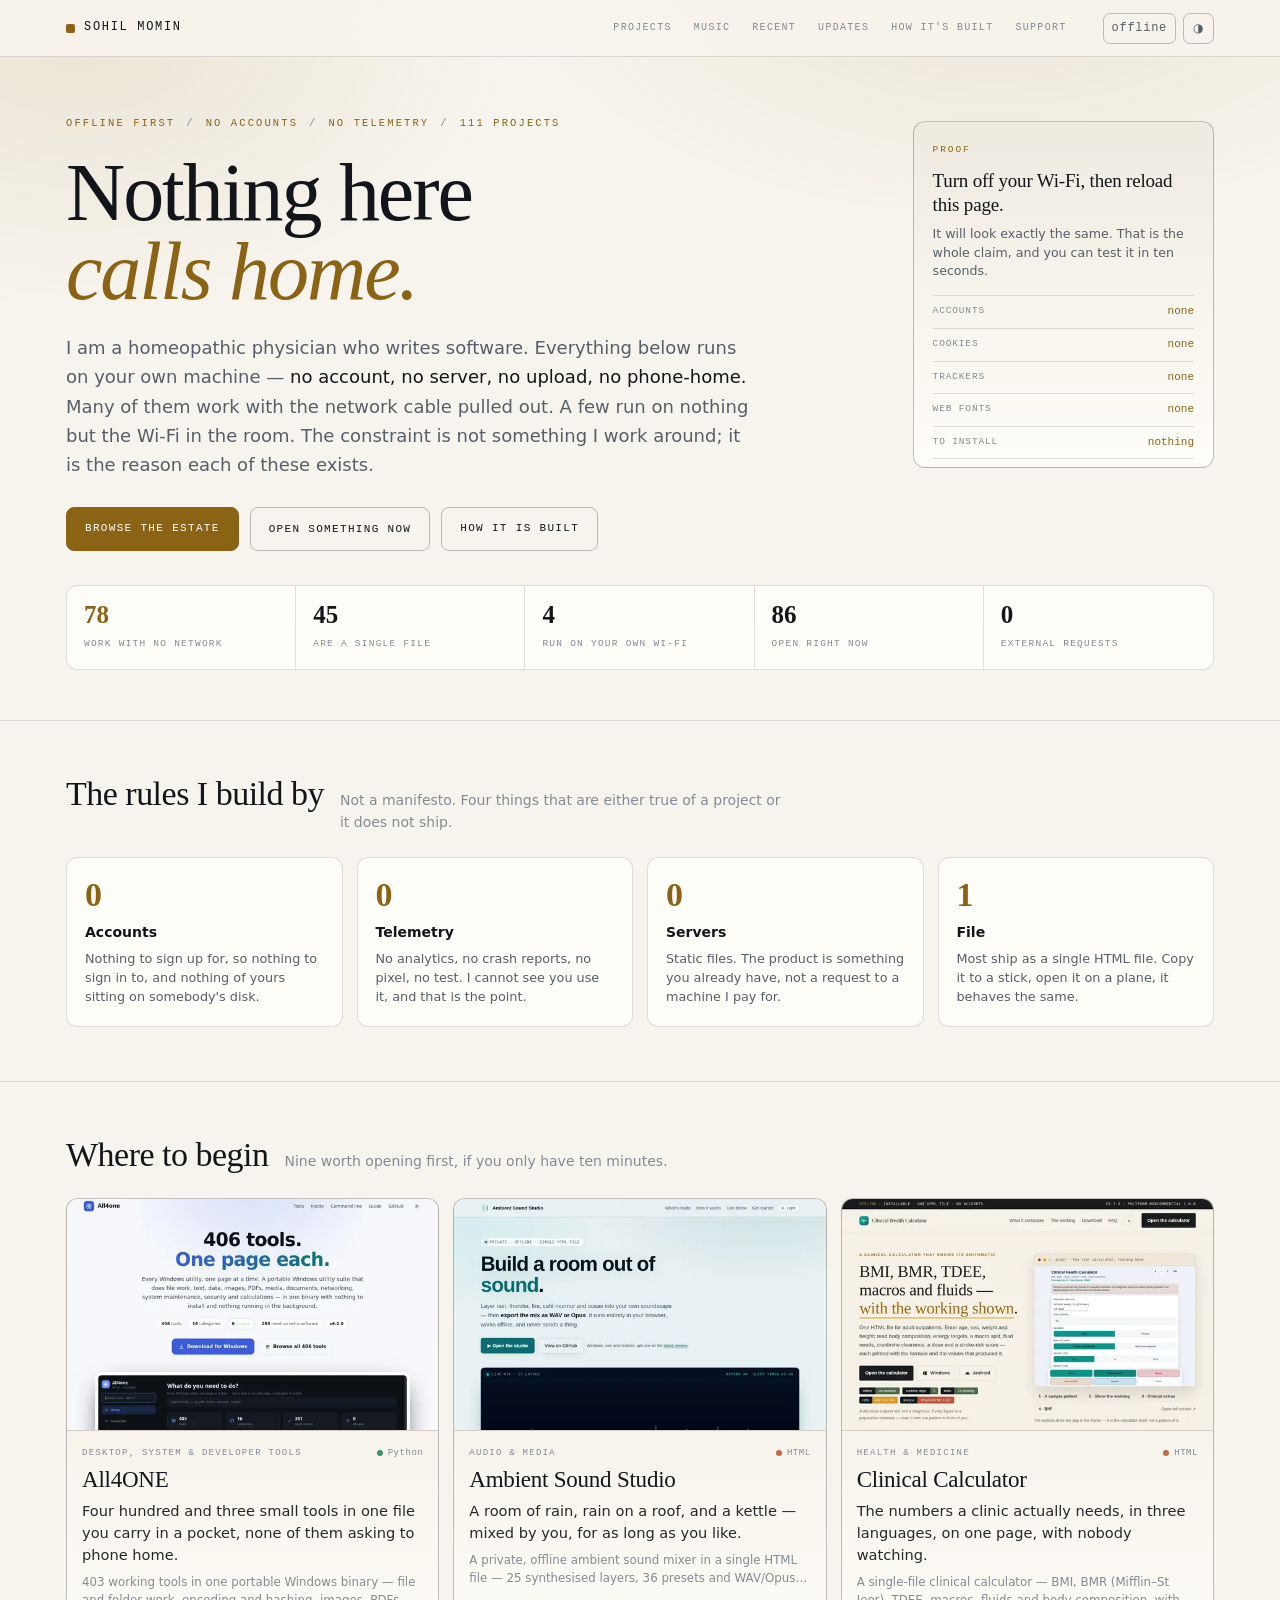
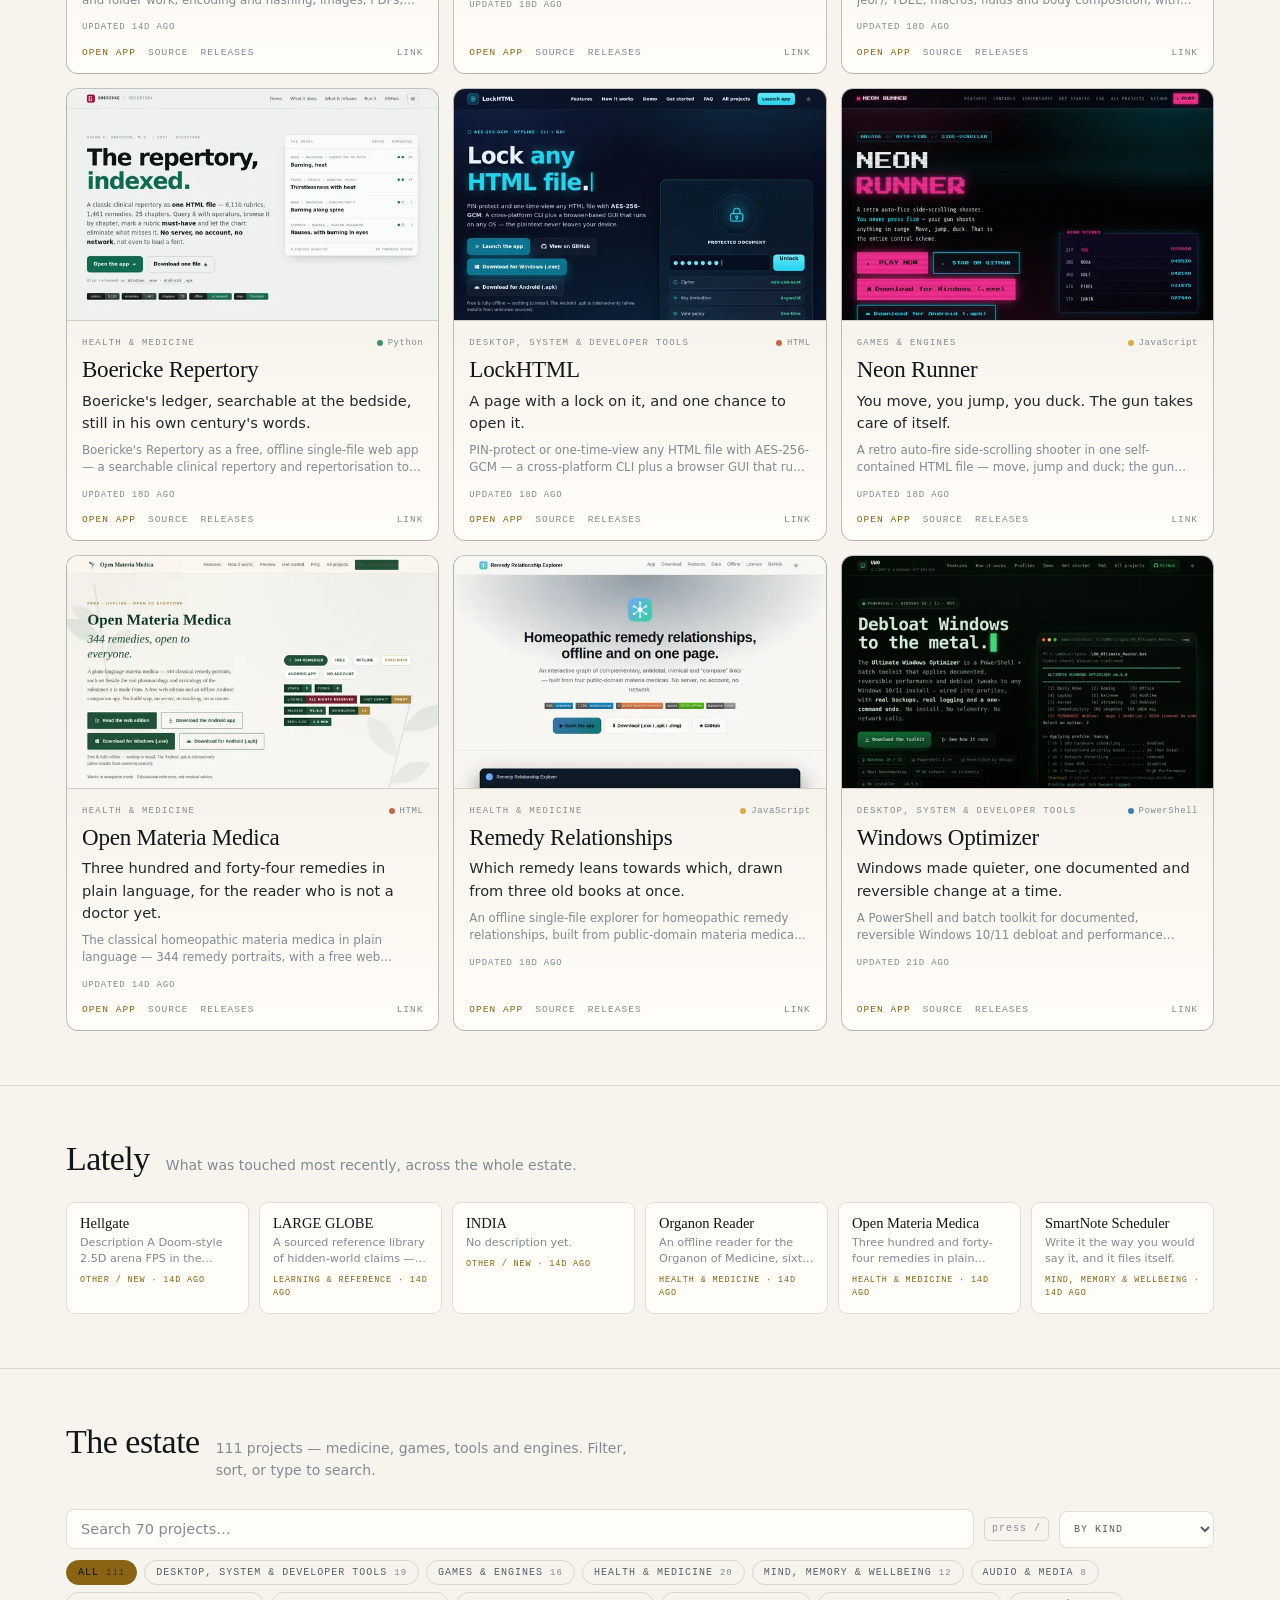
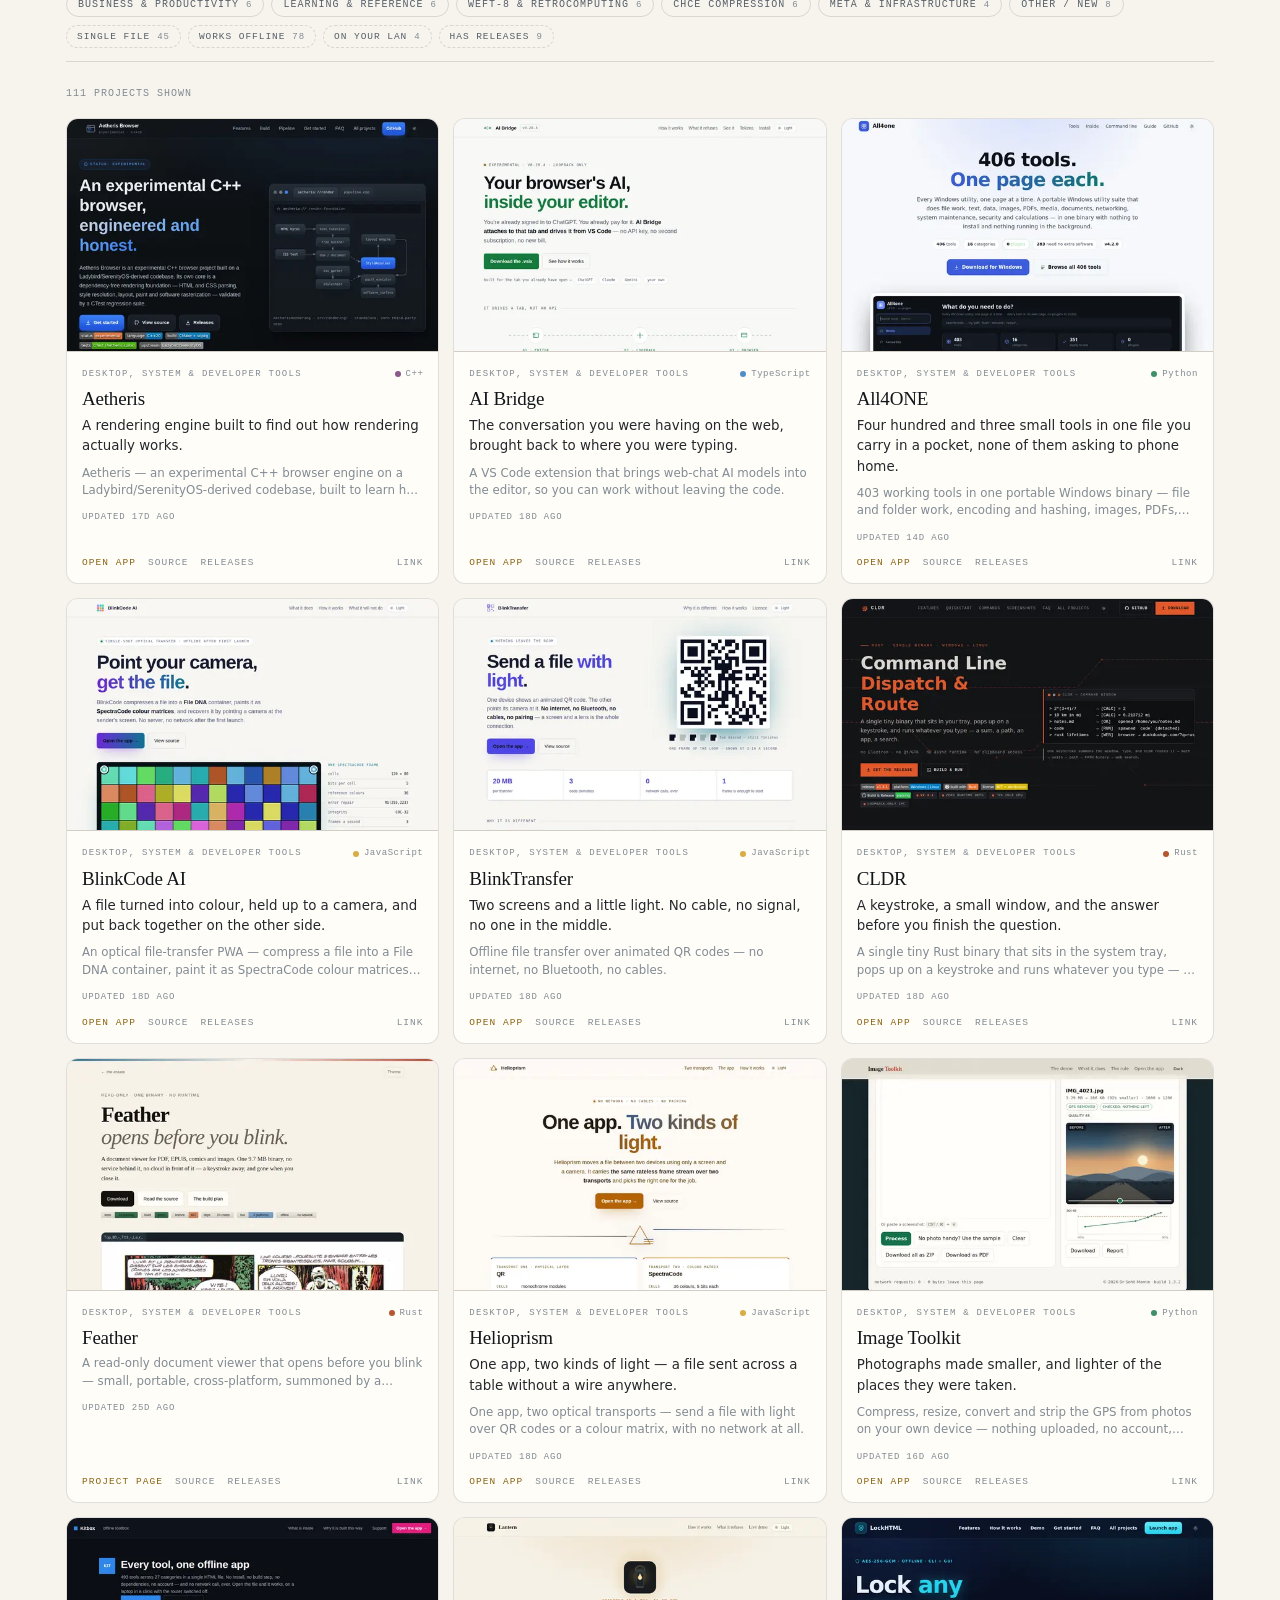
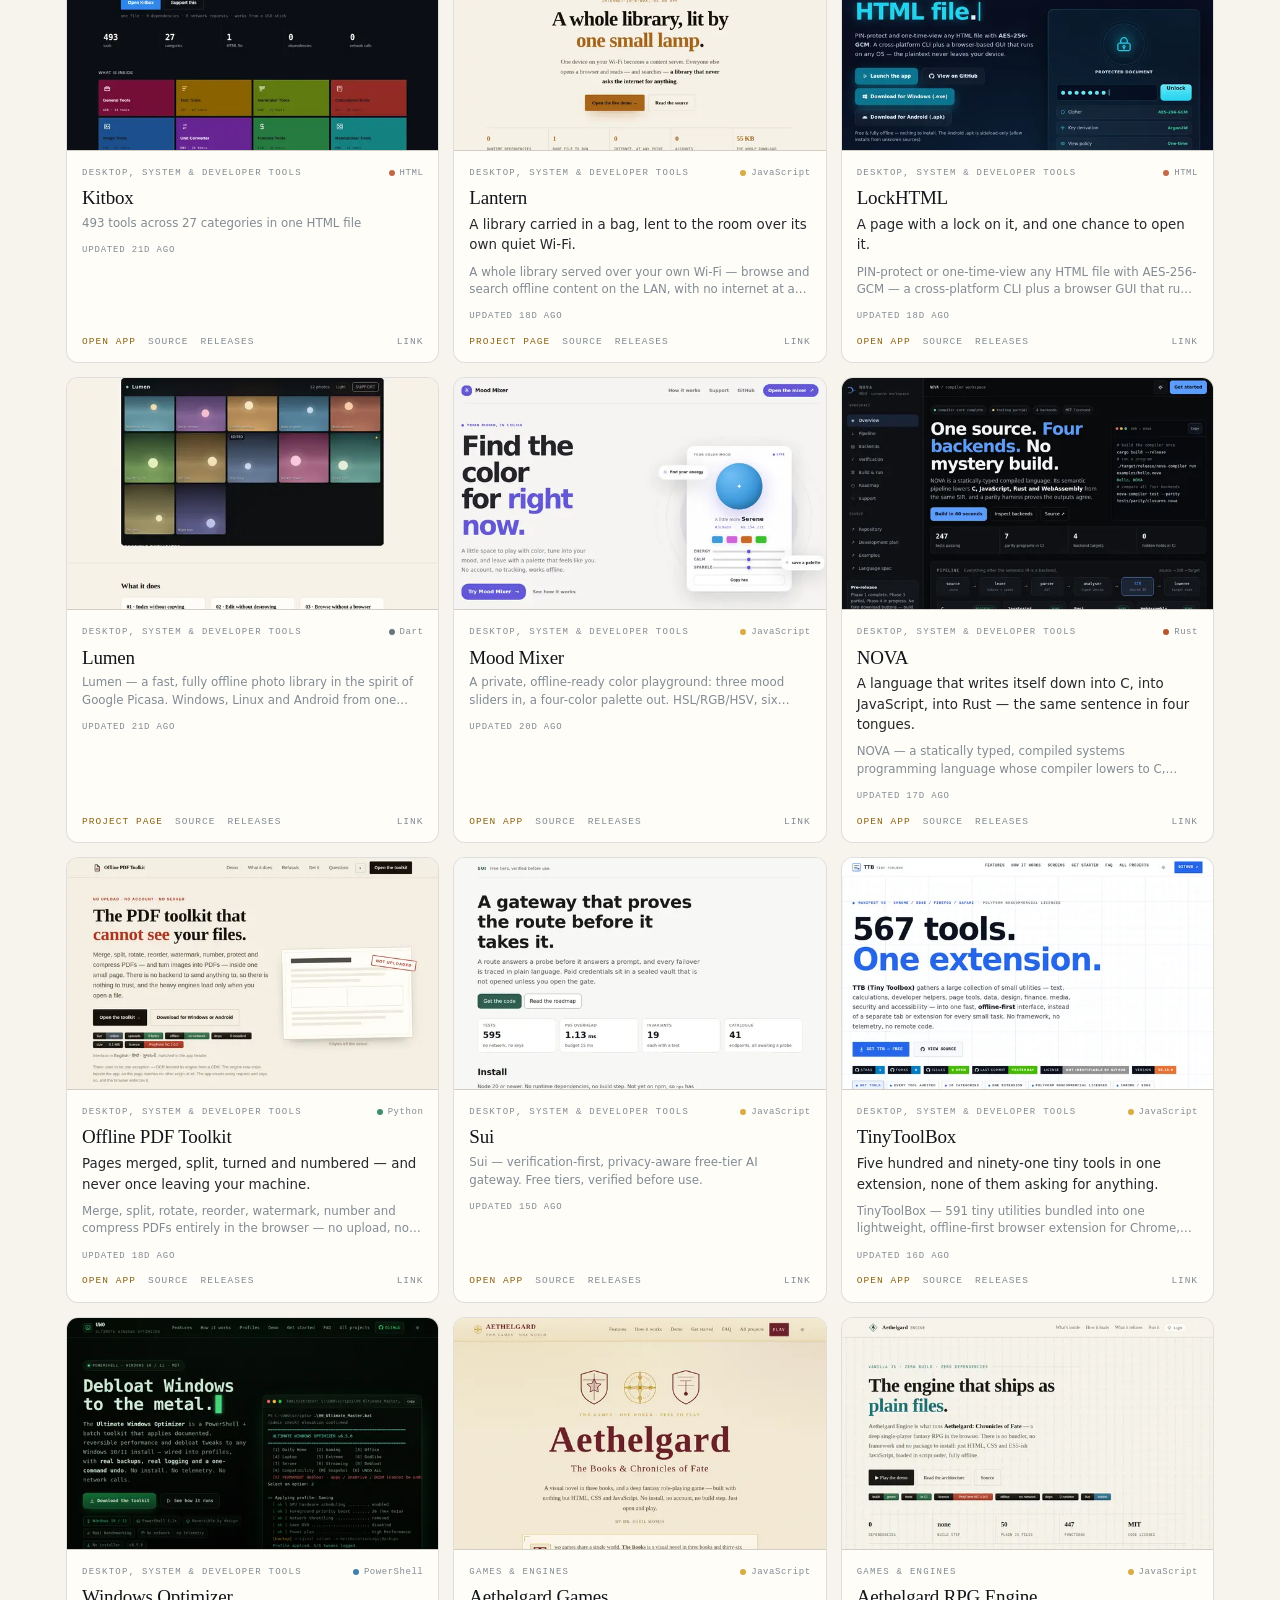
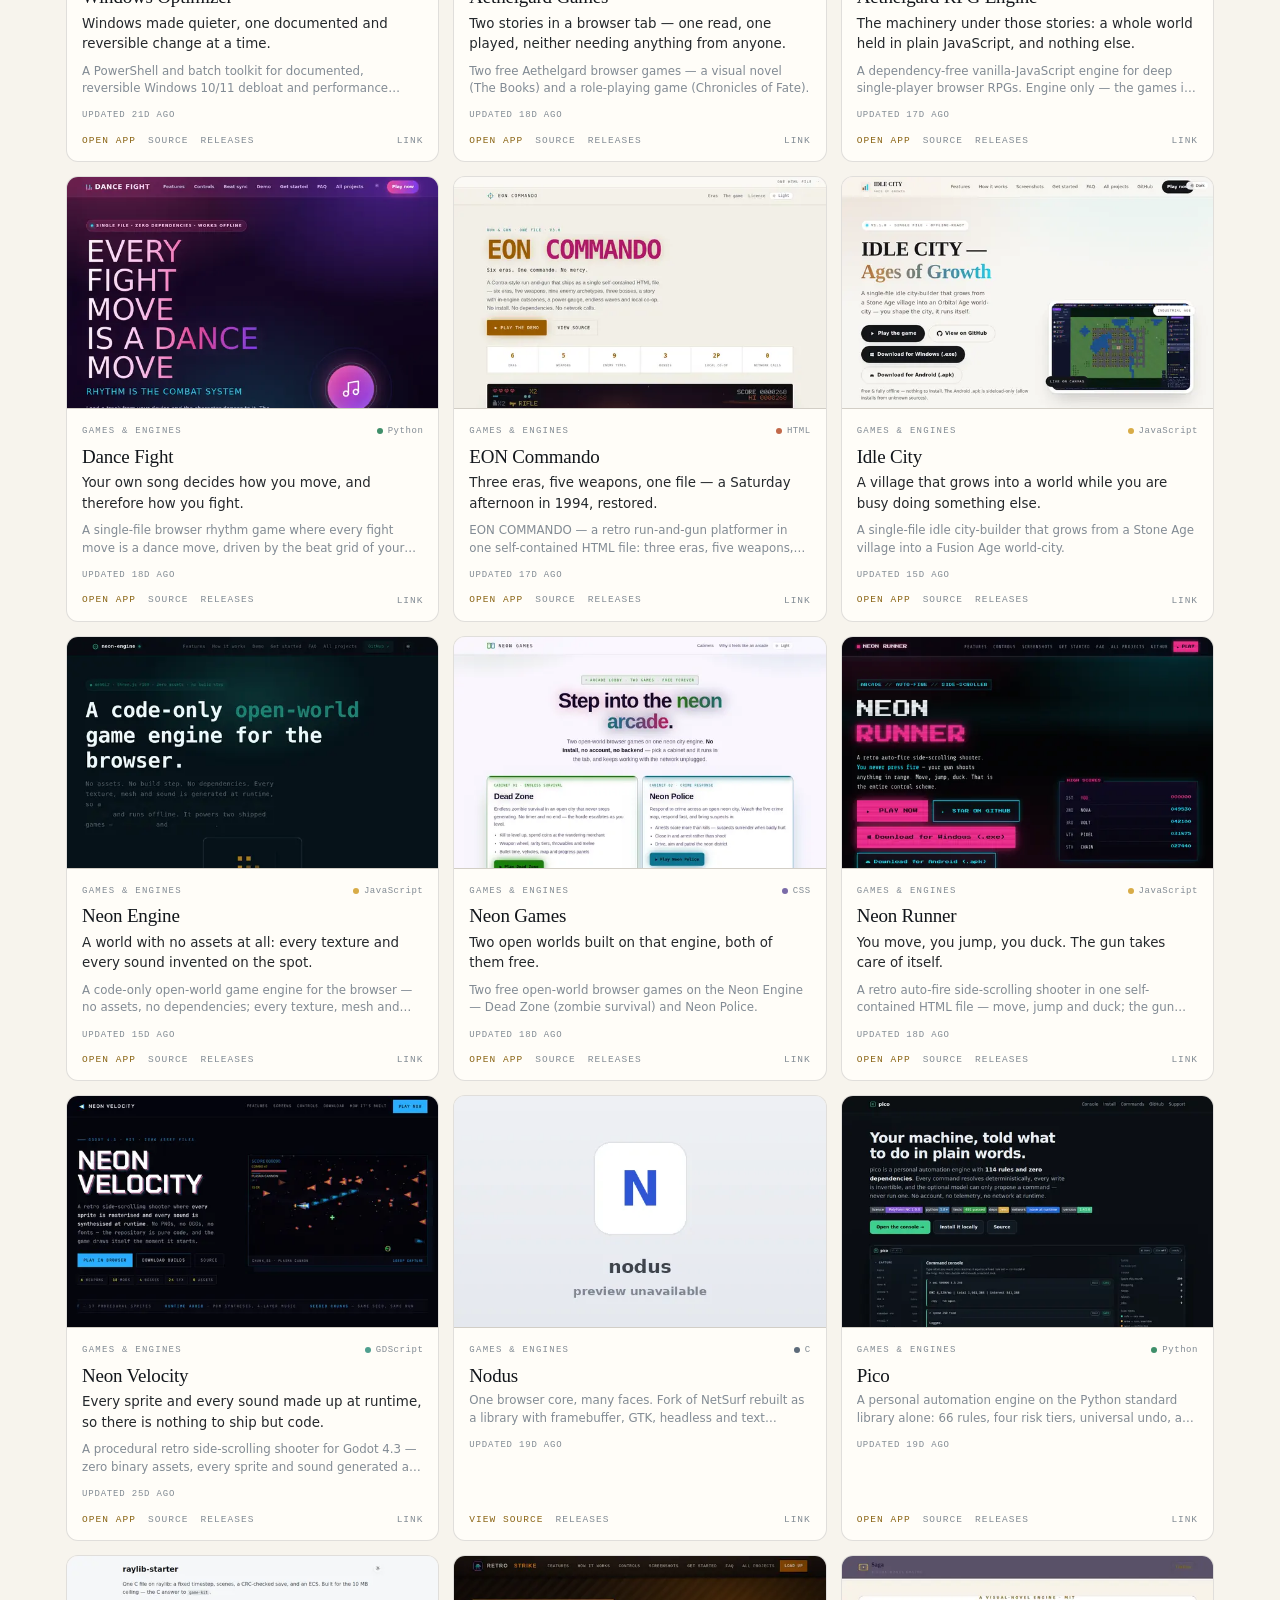
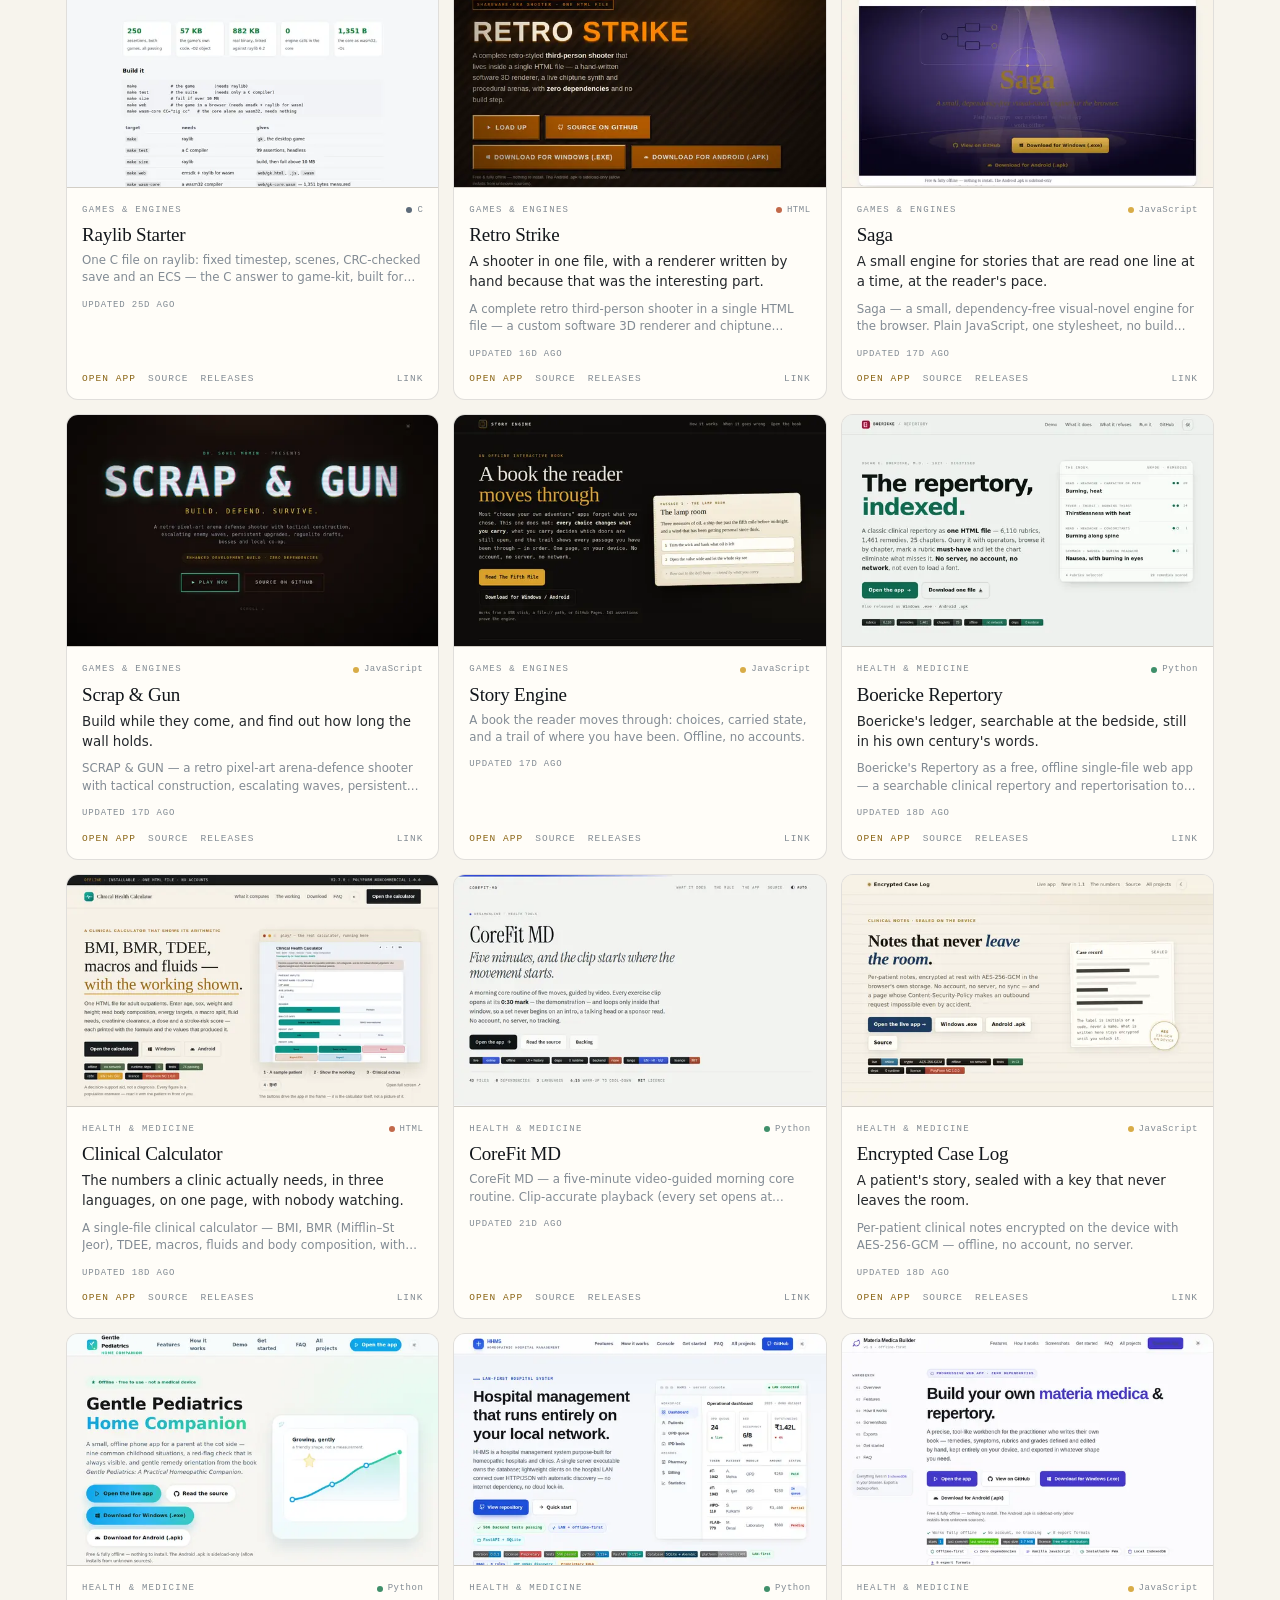
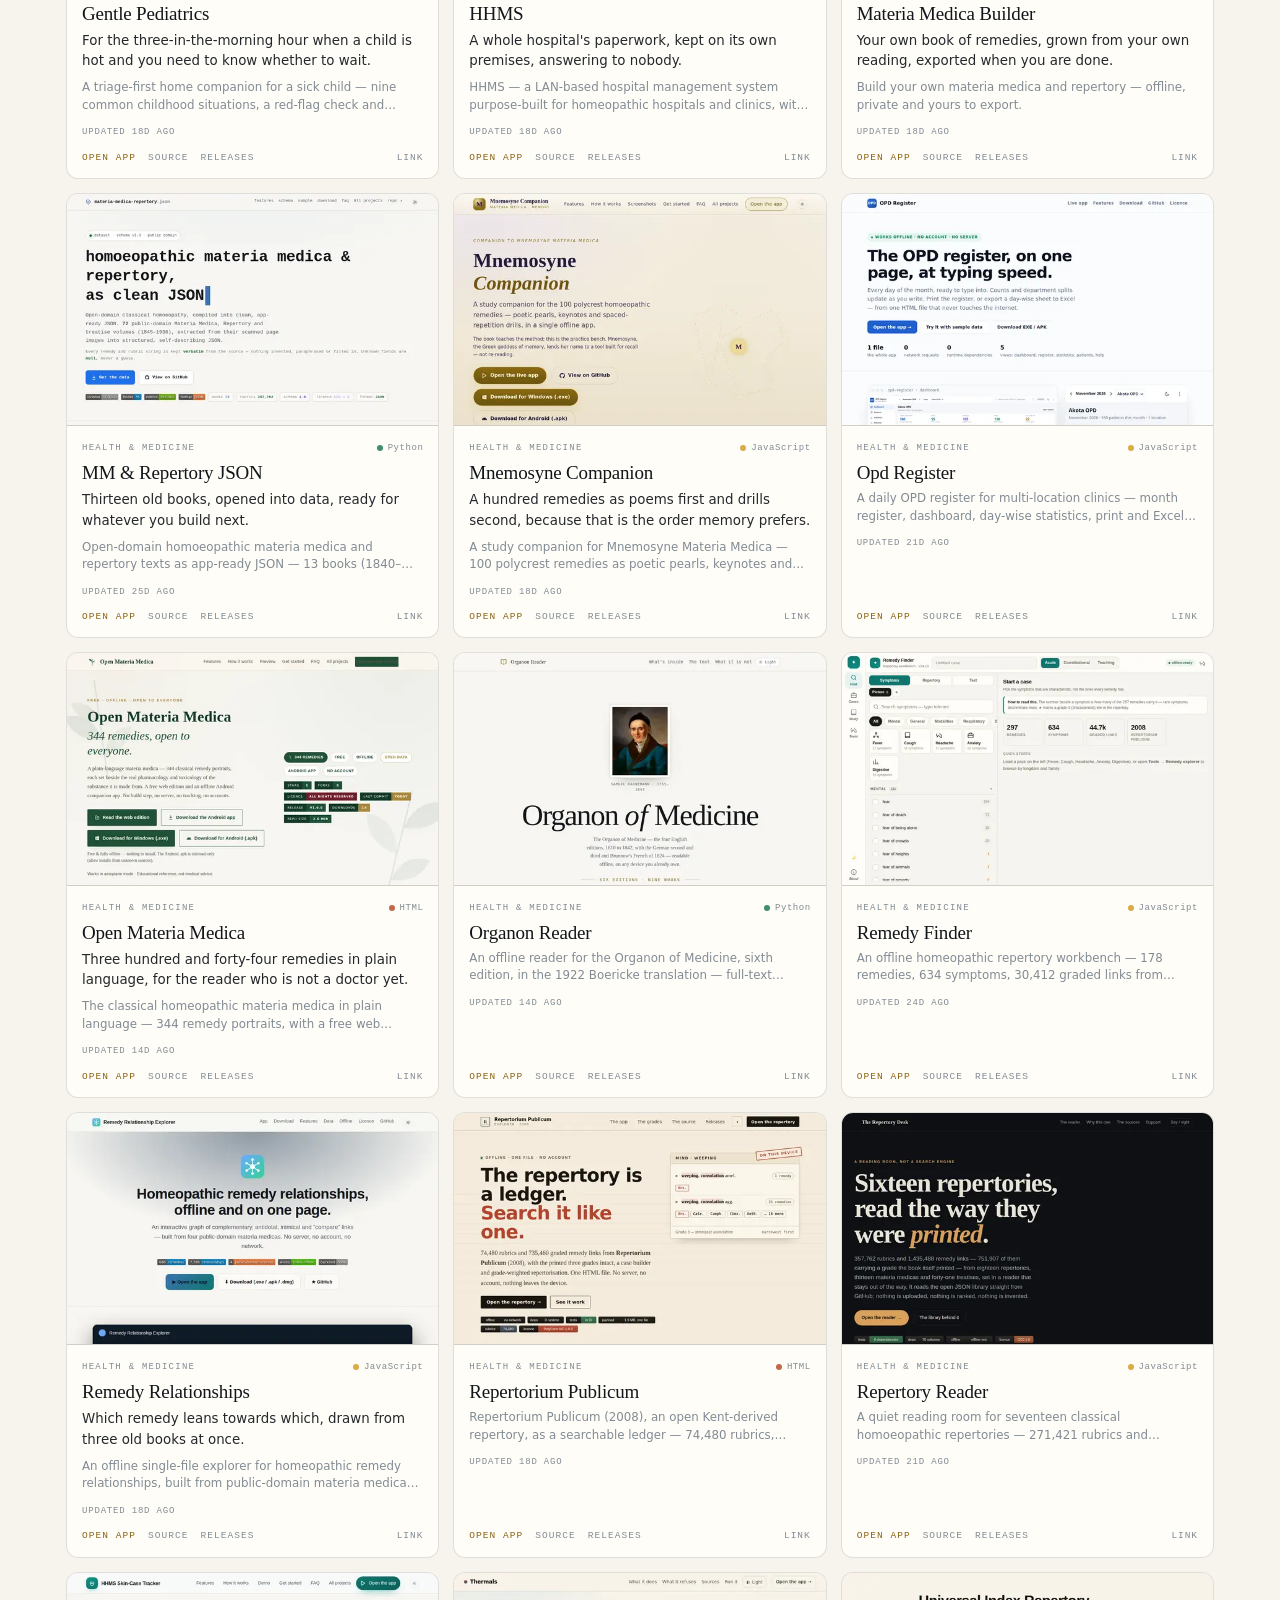
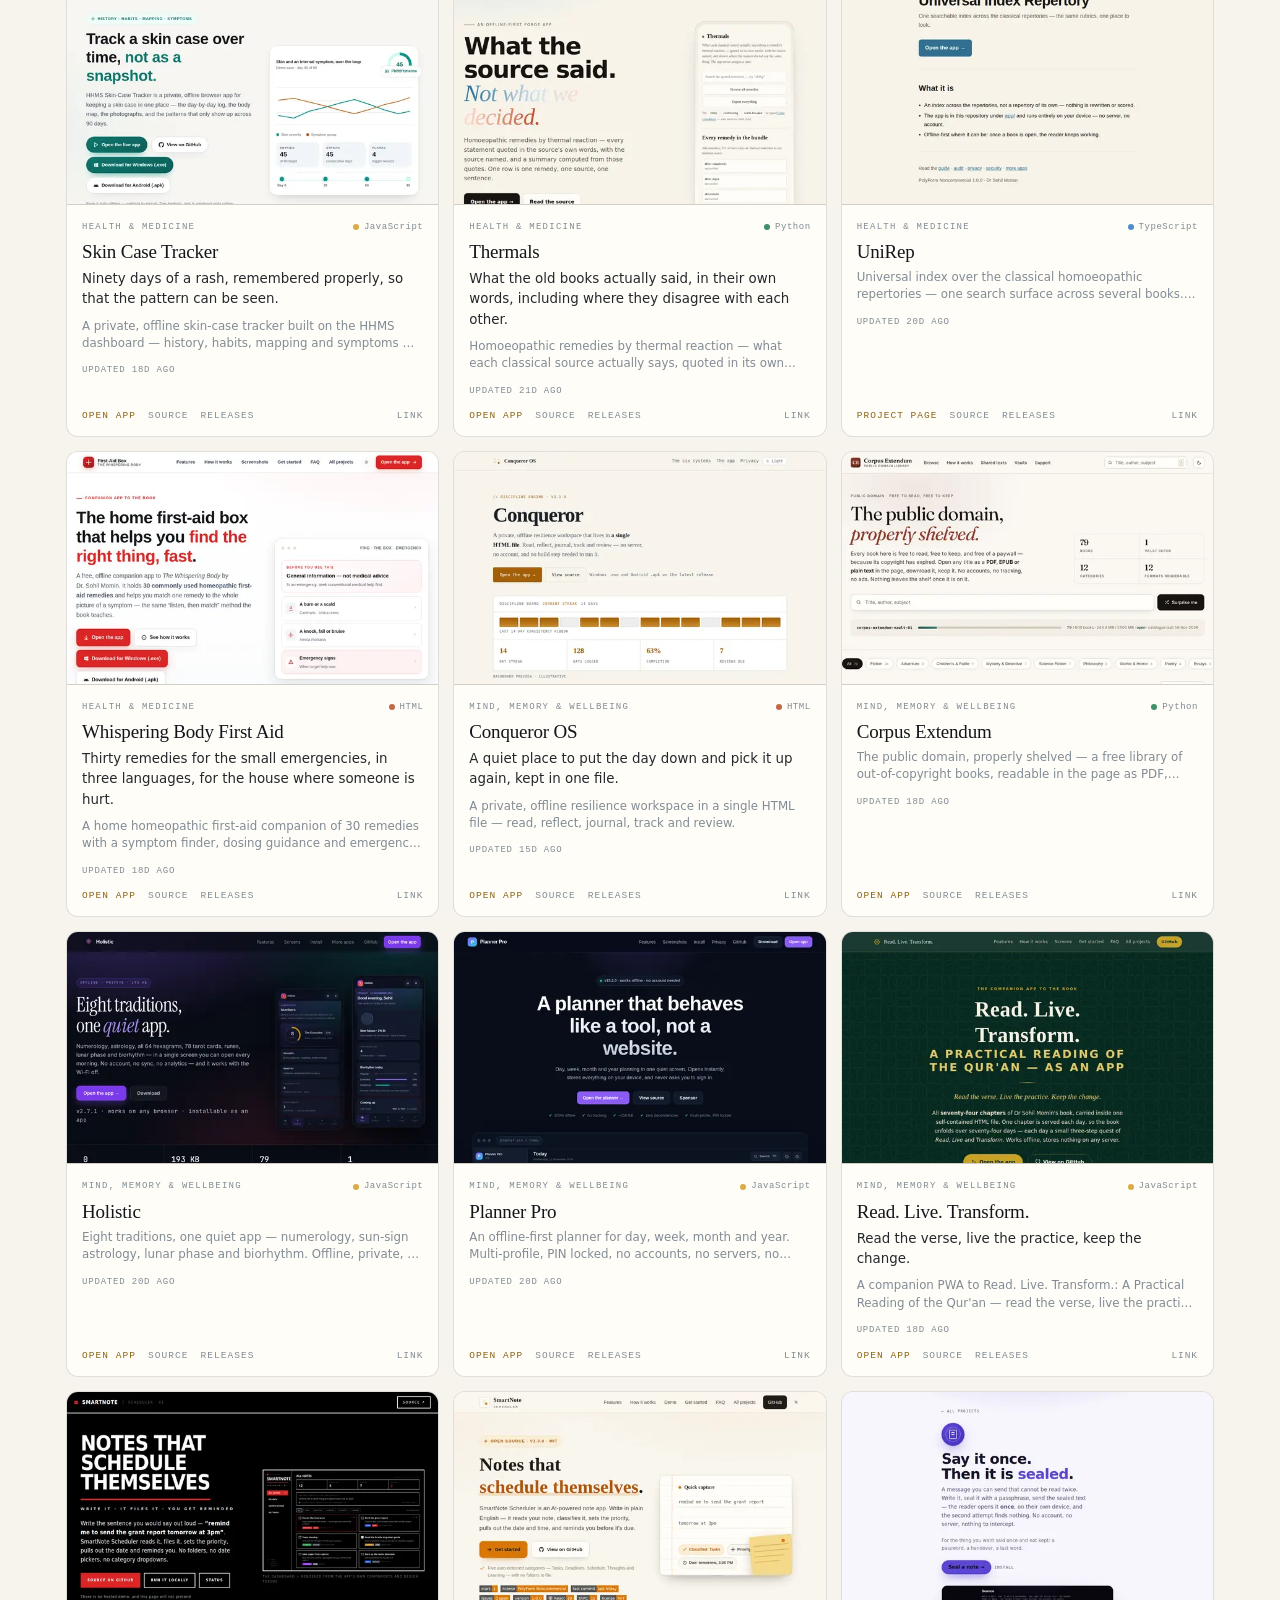
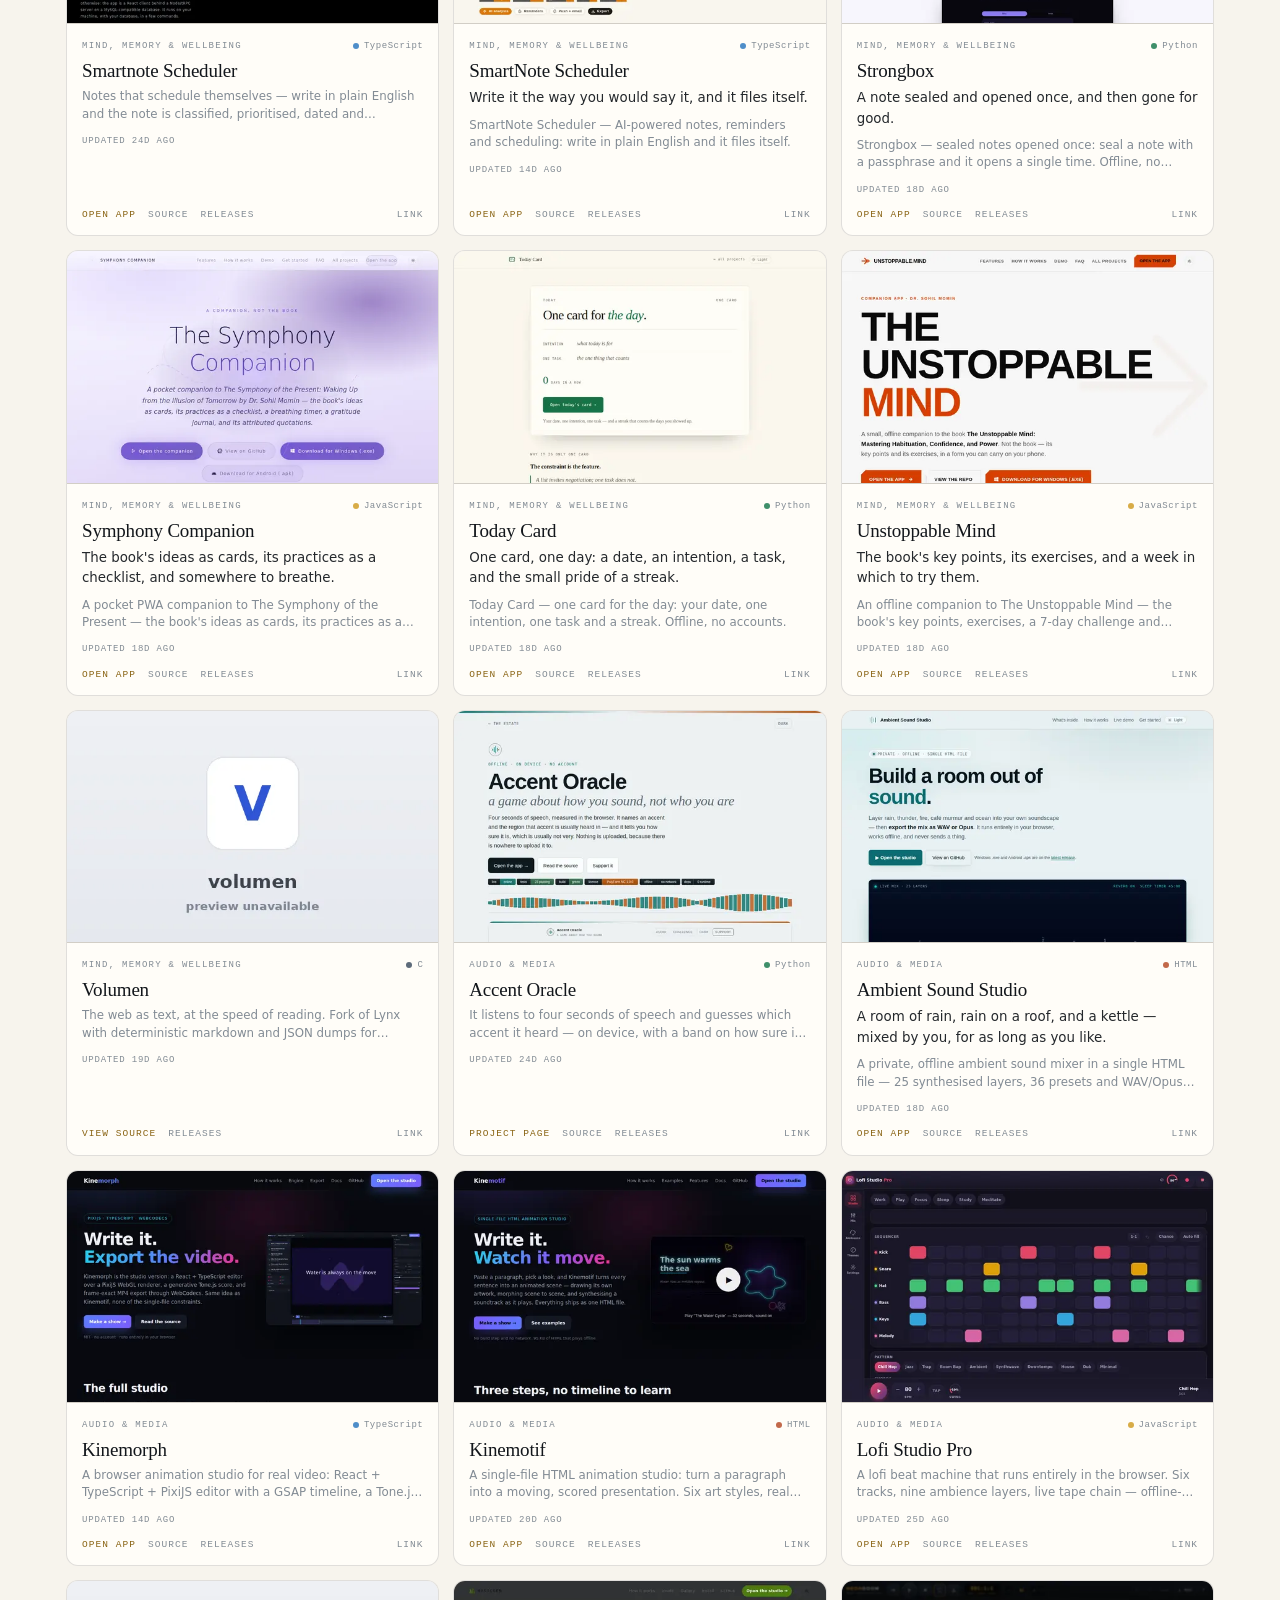
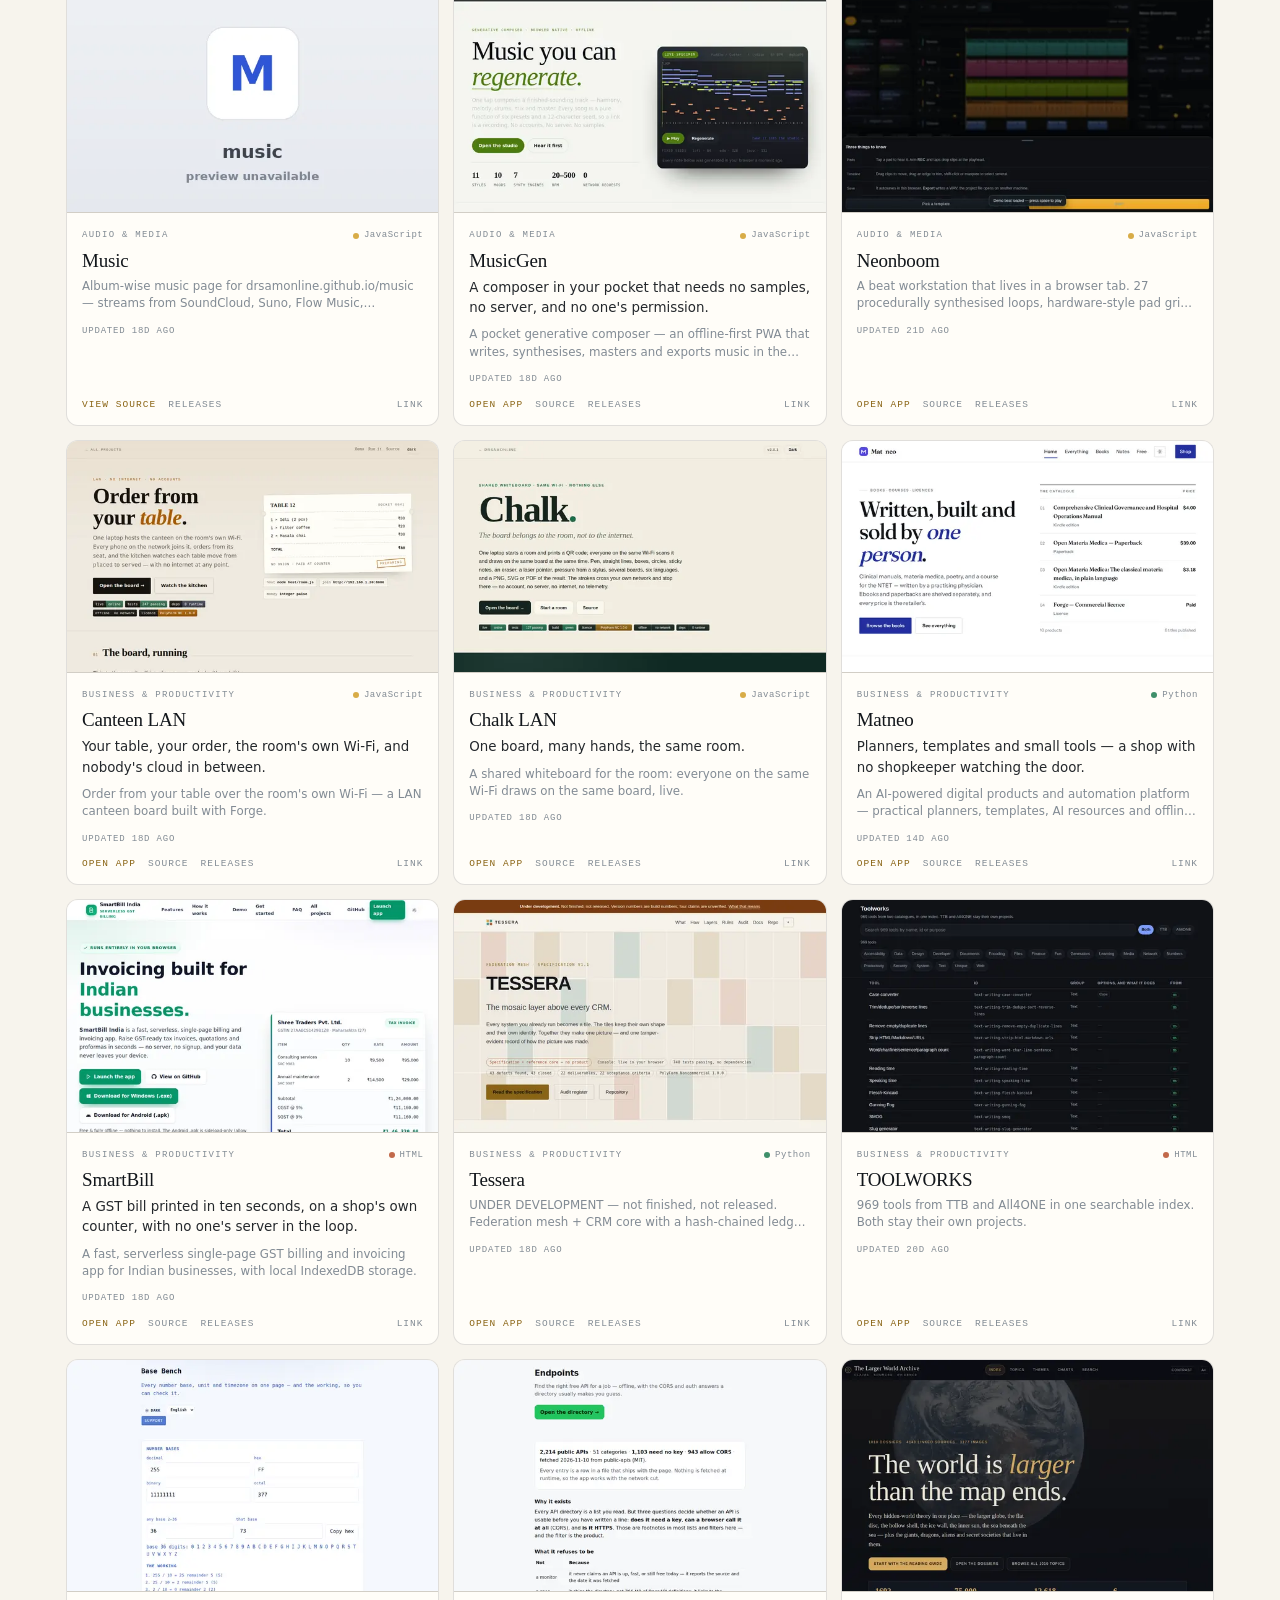
==== commit a49e3426: "chore: refresh hub data and screenshots" ====
--- a/index.html
+++ b/index.html
@@ -4,7 +4,7 @@
 <meta charset="utf-8">
 <meta name="viewport" content="width=device-width,initial-scale=1,viewport-fit=cover">
 <title>Dr. Sohil Momin — nothing here calls home</title>
-<meta name="description" content="110 open-source projects built to run with no account, no server and no network. Medicine, games, tools and engines — offline first, all the way down.">
+<meta name="description" content="111 open-source projects built to run with no account, no server and no network. Medicine, games, tools and engines — offline first, all the way down.">
 <meta name="author" content="Dr. Sohil Momin">
 <meta name="keywords" content="Dr Sohil Momin, offline-first, open source, homeopathy software, materia medica, browser games, GitHub Pages">
 <meta name="color-scheme" content="dark light">
@@ -12,7 +12,7 @@
 <link rel="canonical" href="https://drsamonline.github.io/">
 <meta property="og:type" content="website">
 <meta property="og:title" content="Dr. Sohil Momin — nothing here calls home">
-<meta property="og:description" content="110 open-source projects that run with no account, no server and no network.">
+<meta property="og:description" content="111 open-source projects that run with no account, no server and no network.">
 <meta property="og:url" content="https://drsamonline.github.io/">
 <meta property="og:image" content="https://drsamonline.github.io/assets/og.png">
 <meta name="twitter:card" content="summary_large_image">
@@ -356,7 +356,7 @@
 <header class="hero" id="top"><div class="wrap">
  <div class="hero-top">
   <div>
-    <p class="kick"><span>Offline first</span><span>No accounts</span><span>No telemetry</span><span><span id="heroCount">110</span> projects</span></p>
+    <p class="kick"><span>Offline first</span><span>No accounts</span><span>No telemetry</span><span><span id="heroCount">111</span> projects</span></p>
     <h1>Nothing here<br><em>calls home.</em></h1>
     <p class="lede">I am a homeopathic physician who writes software. Everything below runs on your own
     machine — <b>no account, no server, no upload, no phone-home.</b> Many of them work with the network
@@ -414,7 +414,7 @@
 
 <section id="projects"><div class="wrap">
   <div class="rhead" style="margin-bottom:16px"><h2>The estate</h2>
-    <p><span id="projCount">110</span> projects — medicine, games, tools and engines. Filter, sort, or type to search.</p></div>
+    <p><span id="projCount">111</span> projects — medicine, games, tools and engines. Filter, sort, or type to search.</p></div>
   <div class="tools">
     <div class="searchrow">
       <input id="q" type="search" placeholder="Search 70 projects&hellip;" autocomplete="off" spellcheck="false" aria-label="Search projects">
@@ -512,10 +512,10 @@
 </div>
 
 <!--REPO_SNAPSHOT_START-->
-<script id="repo-snapshot" type="application/json">[{"name":"accent-oracle","key":"accent-oracle","kit":false,"desc":"It listens to four seconds of speech and guesses which accent it heard — on device, with a band on how sure it is.","cat":"audio","catLabel":"Audio & Media","demo":false,"feat":false,"rel":false,"kicker":"","tag":"","lang":"Python","stars":1,"pushed":"2026-11-11T18:31:58Z","archived":false,"topics":["accent","confidence-band","no-telemetry","offline-first","polyform-noncommercial","single-file","speech","speech-analysis","vanilla-js","web-audio"],"hasPages":true,"landing":"https://drsamonline.github.io/accent-oracle/","source":"https://github.com/drsamonline/accent-oracle","releases":"https://github.com/drsamonline/accent-oracle/releases","shot":"assets/shots/accent-oracle.webp"},{"name":"aethelgard-games","key":"aethelgard-games","kit":false,"desc":"Two free Aethelgard browser games — a visual novel (The Books) and a role-playing game (Chronicles of Fate).","cat":"games","catLabel":"Games & Engines","demo":true,"feat":false,"rel":false,"kicker":"","tag":"","lang":"JavaScript","stars":1,"pushed":"2026-11-18T08:47:58Z","archived":false,"topics":["browser-game","games","github-pages","offline-first"],"hasPages":true,"landing":"https://drsamonline.github.io/aethelgard-games/","source":"https://github.com/drsamonline/aethelgard-games","releases":"https://github.com/drsamonline/aethelgard-games/releases","shot":"assets/shots/aethelgard-games.webp"},{"name":"aethelgard-rpg-engine","key":"aethelgard-rpg-engine","kit":false,"desc":"A dependency-free vanilla-JavaScript engine for deep single-player browser RPGs. Engine only — the games it powers live in aethelgard-games.","cat":"games","catLabel":"Games & Engines","demo":true,"feat":false,"rel":false,"kicker":"","tag":"","lang":"JavaScript","stars":1,"pushed":"2026-11-19T13:14:46Z","archived":false,"topics":["game-engine","games","javascript","vanilla-js","zero-dependency"],"hasPages":true,"landing":"https://drsamonline.github.io/aethelgard-rpg-engine/","source":"https://github.com/drsamonline/aethelgard-rpg-engine","releases":"https://github.com/drsamonline/aethelgard-rpg-engine/releases","shot":"assets/shots/aethelgard-rpg-engine.webp"},{"name":"ai-bridge","key":"ai-bridge","kit":false,"desc":"A VS Code extension that brings web-chat AI models into the editor, so you can work without leaving the code.","cat":"desktop","catLabel":"Desktop, System & Developer Tools","demo":true,"feat":false,"rel":false,"kicker":"","tag":"","lang":"TypeScript","stars":1,"pushed":"2026-11-18T08:39:08Z","archived":false,"topics":["ai","typescript","vscode-extension"],"hasPages":true,"landing":"https://drsamonline.github.io/ai-bridge/","source":"https://github.com/drsamonline/ai-bridge","releases":"https://github.com/drsamonline/ai-bridge/releases","shot":"assets/shots/ai-bridge.webp"},{"name":"All4ONE","key":"all4one","kit":false,"desc":"403 working tools in one portable Windows binary — file and folder work, encoding and hashing, images, PDFs, media, documents, network diagnostics, system maintenance, security checks and generators. No installer, no registry writes, no telemetry.","cat":"desktop","catLabel":"Desktop, System & Developer Tools","demo":true,"feat":true,"rel":true,"kicker":"Windows toolkit","tag":"403 tools · one file","lang":"Python","stars":1,"pushed":"2026-11-19T06:40:55Z","archived":false,"topics":["cli-tool","offline-tools","portable-app","productivity","tooling","windows"],"hasPages":true,"landing":"https://drsamonline.github.io/All4ONE/","source":"https://github.com/drsamonline/All4ONE","releases":"https://github.com/drsamonline/All4ONE/releases","shot":"assets/shots/All4ONE.webp"},{"name":"ambient-sound-studio","key":"ambient-sound-studio","kit":false,"desc":"A private, offline ambient sound mixer in a single HTML file — 25 synthesised layers, 36 presets and WAV/Opus export.","cat":"audio","catLabel":"Audio & Media","demo":true,"feat":true,"rel":true,"kicker":"","tag":"","lang":"HTML","stars":1,"pushed":"2026-11-18T08:37:54Z","archived":false,"topics":["ambient","music","no-tracking","offline-first","pwa","single-file"],"hasPages":true,"landing":"https://drsamonline.github.io/ambient-sound-studio/","source":"https://github.com/drsamonline/ambient-sound-studio","releases":"https://github.com/drsamonline/ambient-sound-studio/releases","shot":"assets/shots/ambient-sound-studio.webp"},{"name":"app-clip-loom","key":"app-clip-loom","kit":false,"desc":"Clip Loom — clipboard programs you can read: strip tracking, tidy text, keep what matters. Weft-8 on the Loom.","cat":"weft","catLabel":"Weft-8 & Retrocomputing","demo":true,"feat":false,"rel":false,"kicker":"","tag":"","lang":"Python","stars":1,"pushed":"2026-11-18T08:39:27Z","archived":false,"topics":["clipboard","offline-first","productivity","single-file","weft-8"],"hasPages":true,"landing":"https://drsamonline.github.io/app-clip-loom/","source":"https://github.com/drsamonline/app-clip-loom","releases":"https://github.com/drsamonline/app-clip-loom/releases","shot":"assets/shots/app-clip-loom.webp"},{"name":"app-companion-forge","key":"app-companion-forge","kit":false,"desc":"Forge tooling, not a product app — an offline pocket console for the Forge system.","cat":"infra","catLabel":"Meta & Infrastructure","demo":false,"feat":false,"rel":false,"kicker":"","tag":"","lang":"Python","stars":1,"pushed":"2026-11-18T08:35:20Z","archived":false,"topics":["offline-first","productivity","single-file","tooling"],"hasPages":true,"landing":"https://drsamonline.github.io/app-companion-forge/","source":"https://github.com/drsamonline/app-companion-forge","releases":"https://github.com/drsamonline/app-companion-forge/releases","shot":"assets/shots/app-companion-forge.webp"},{"name":"app-encrypted-case-log","key":"app-encrypted-case-log","kit":false,"desc":"Per-patient clinical notes encrypted on the device with AES-256-GCM — offline, no account, no server.","cat":"health","catLabel":"Health & Medicine","demo":true,"feat":false,"rel":false,"kicker":"","tag":"","lang":"JavaScript","stars":1,"pushed":"2026-11-18T13:47:00Z","archived":false,"topics":["clinical","encryption","offline-first","privacy","pwa"],"hasPages":true,"landing":"https://drsamonline.github.io/app-encrypted-case-log/","source":"https://github.com/drsamonline/app-encrypted-case-log","releases":"https://github.com/drsamonline/app-encrypted-case-log/releases","shot":"assets/shots/app-encrypted-case-log.webp"},{"name":"app-endpoints","key":"app-endpoints","kit":false,"desc":"Endpoints — find the right free API for a job: an offline directory of 2,214 public APIs, filterable by auth, CORS and HTTPS. No account, no server, no network at runtime.","cat":"learning","catLabel":"Learning & Reference","demo":true,"feat":false,"rel":false,"kicker":"","tag":"","lang":"JavaScript","stars":1,"pushed":"2026-11-12T06:46:22Z","archived":false,"topics":["api","cors","developer-tools","directory","no-telemetry","offline-first","single-file"],"hasPages":true,"landing":"https://drsamonline.github.io/app-endpoints/","source":"https://github.com/drsamonline/app-endpoints","releases":"https://github.com/drsamonline/app-endpoints/releases","shot":"assets/shots/app-endpoints.webp"},{"name":"app-image-toolkit","key":"app-image-toolkit","kit":false,"desc":"Compress, resize, convert and strip the GPS from photos on your own device — nothing uploaded, no account, works offline.","cat":"desktop","catLabel":"Desktop, System & Developer Tools","demo":true,"feat":false,"rel":false,"kicker":"","tag":"","lang":"Python","stars":1,"pushed":"2026-11-20T06:54:42Z","archived":false,"topics":["app","github-pages","image-processing","no-tracking","offline-first","privacy-first","zero-dependency"],"hasPages":true,"landing":"https://drsamonline.github.io/app-image-toolkit/","source":"https://github.com/drsamonline/app-image-toolkit","releases":"https://github.com/drsamonline/app-image-toolkit/releases","shot":"assets/shots/app-image-toolkit.webp"},{"name":"app-jacquard","key":"app-jacquard","kit":false,"desc":"Jacquard — the loom you program: a Weft-8 8-bit assembler and VM with the device's sensors as memory-mapped peripherals.","cat":"weft","catLabel":"Weft-8 & Retrocomputing","demo":false,"feat":false,"rel":false,"kicker":"","tag":"","lang":"JavaScript","stars":1,"pushed":"2026-11-20T12:54:45Z","archived":false,"topics":["8-bit","assembler","jacquard","learning","offline-first","single-page","virtual-machine","web-app","weft-8","zero-dependency"],"hasPages":true,"landing":"https://drsamonline.github.io/app-jacquard/","source":"https://github.com/drsamonline/app-jacquard","releases":"https://github.com/drsamonline/app-jacquard/releases","shot":"assets/shots/app-jacquard.webp"},{"name":"app-lantern","key":"app-lantern","kit":false,"desc":"A whole library served over your own Wi-Fi — browse and search offline content on the LAN, with no internet at any point.","cat":"desktop","catLabel":"Desktop, System & Developer Tools","demo":false,"feat":false,"rel":false,"kicker":"","tag":"","lang":"JavaScript","stars":1,"pushed":"2026-11-18T08:39:23Z","archived":false,"topics":["content-server","full-text-search","internet-in-a-box","lan","nodejs","offline-first","zero-dependency"],"hasPages":true,"landing":"https://drsamonline.github.io/app-lantern/","source":"https://github.com/drsamonline/app-lantern","releases":"https://github.com/drsamonline/app-lantern/releases","shot":"assets/shots/app-lantern.webp"},{"name":"app-opd-register","key":"app-opd-register","kit":false,"desc":"A daily OPD register for multi-location clinics — month register, dashboard, day-wise statistics, print and Excel. Offline, no account, no server.","cat":"health","catLabel":"Health & Medicine","demo":true,"feat":false,"rel":false,"kicker":"","tag":"","lang":"JavaScript","stars":1,"pushed":"2026-11-15T10:30:59Z","archived":false,"topics":["clinical","hospital","india","javascript","medical-records","offline-first","opd","pwa","single-file","vanilla-js","zero-dependency"],"hasPages":true,"landing":"https://drsamonline.github.io/app-opd-register/","source":"https://github.com/drsamonline/app-opd-register","releases":"https://github.com/drsamonline/app-opd-register/releases","shot":"assets/shots/app-opd-register.webp"},{"name":"app-organon-reader","key":"app-organon-reader","kit":false,"desc":"An offline reader for the Organon of Medicine, sixth edition, in the 1922 Boericke translation — full-text search, bookmarks and notes, no network.","cat":"health","catLabel":"Health & Medicine","demo":true,"feat":false,"rel":false,"kicker":"","tag":"","lang":"Python","stars":1,"pushed":"2026-11-20T16:16:13Z","archived":false,"topics":["homeopathy","no-tracking","offline-first","organon","pwa","reader","single-file"],"hasPages":true,"landing":"https://drsamonline.github.io/app-organon-reader/","source":"https://github.com/drsamonline/app-organon-reader","releases":"https://github.com/drsamonline/app-organon-reader/releases","shot":"assets/shots/app-organon-reader.webp"},{"name":"app-panchang","key":"app-panchang","kit":false,"desc":"A daily Indian almanac — tithi, nakshatra, yoga, karana, rahu-kaal and muhurat, computed offline.","cat":"learning","catLabel":"Learning & Reference","demo":true,"feat":false,"rel":false,"kicker":"","tag":"","lang":"JavaScript","stars":1,"pushed":"2026-11-18T09:02:10Z","archived":false,"topics":["india","offline-first","panchang","pwa","single-file"],"hasPages":true,"landing":"https://drsamonline.github.io/app-panchang/","source":"https://github.com/drsamonline/app-panchang","releases":"https://github.com/drsamonline/app-panchang/releases","shot":"assets/shots/app-panchang.webp"},{"name":"app-poets-studio","key":"app-poets-studio","kit":false,"desc":"Rhyme, metre and fixed forms, fully offline — a poetry workshop that measures what you wrote, with 124,085 words bundled.","cat":"learning","catLabel":"Learning & Reference","demo":true,"feat":false,"rel":false,"kicker":"","tag":"","lang":"JavaScript","stars":2,"pushed":"2026-11-18T08:52:06Z","archived":false,"topics":["creative-writing","javascript","metre","no-tracking","offline-first","poetry","pwa","rhyme","single-file","vanilla-js","writing"],"hasPages":true,"landing":"https://drsamonline.github.io/app-poets-studio/","source":"https://github.com/drsamonline/app-poets-studio","releases":"https://github.com/drsamonline/app-poets-studio/releases","shot":"assets/shots/app-poets-studio.webp"},{"name":"app-story-engine","key":"app-story-engine","kit":false,"desc":"A book the reader moves through: choices, carried state, and a trail of where you have been. Offline, no accounts.","cat":"games","catLabel":"Games & Engines","demo":true,"feat":false,"rel":false,"kicker":"","tag":"","lang":"JavaScript","stars":1,"pushed":"2026-11-19T05:32:56Z","archived":false,"topics":["github-pages","interactive-fiction","no-account","offline-first","single-file","story-engine"],"hasPages":true,"landing":"https://drsamonline.github.io/app-story-engine/","source":"https://github.com/drsamonline/app-story-engine","releases":"https://github.com/drsamonline/app-story-engine/releases","shot":"assets/shots/app-story-engine.webp"},{"name":"app-thermals","key":"app-thermals","kit":false,"desc":"Homoeopathic remedies by thermal reaction — what each classical source actually says, quoted in its own words with the source named, and where the sources do not say the same thing. Offline, no accounts.","cat":"health","catLabel":"Health & Medicine","demo":true,"feat":false,"rel":false,"kicker":"","tag":"","lang":"Python","stars":1,"pushed":"2026-11-15T07:41:42Z","archived":false,"topics":["homeopathy","materia-medica","offline-first","pwa","static-site","thermal-reaction","zero-dependency"],"hasPages":true,"landing":"https://drsamonline.github.io/app-thermals/","source":"https://github.com/drsamonline/app-thermals","releases":"https://github.com/drsamonline/app-thermals/releases","shot":"assets/shots/app-thermals.webp"},{"name":"app-weft-puzzles","key":"app-weft-puzzles","kit":false,"desc":"Weft Puzzles — small programming puzzles you solve in Weft-8 assembly, on the machine from Jacquard.","cat":"weft","catLabel":"Weft-8 & Retrocomputing","demo":false,"feat":false,"rel":false,"kicker":"","tag":"","lang":"JavaScript","stars":1,"pushed":"2026-11-18T08:39:18Z","archived":false,"topics":["assembly","education","puzzle","retrocomputing"],"hasPages":true,"landing":"https://drsamonline.github.io/app-weft-puzzles/","source":"https://github.com/drsamonline/app-weft-puzzles","releases":"https://github.com/drsamonline/app-weft-puzzles/releases","shot":"assets/shots/app-weft-puzzles.webp"},{"name":"art-kit","key":"art-kit","kit":true,"desc":"The art primitives Forge was missing: an indexed palette, a pixel canvas, draw ops, a delta undo stack, dithering, median-cut quantisation and sprite sheets.","cat":"kits","catLabel":"Libraries & Kits","demo":false,"feat":false,"rel":false,"kicker":"","tag":"","lang":"JavaScript","stars":1,"pushed":"2026-11-11T18:32:16Z","archived":false,"topics":["canvas","dithering","generative","isometric","javascript","offline-first","palette","pixel-art","quantisation","single-file","sprite-sheet","vanilla-js","zero-dependency"],"hasPages":true,"landing":"https://drsamonline.github.io/art-kit/","source":"https://github.com/drsamonline/art-kit","releases":"https://github.com/drsamonline/art-kit/releases","shot":"assets/shots/art-kit.webp"},{"name":"astro-kit","key":"astro-kit","kit":true,"desc":"The shared astronomy core: sun and moon longitude (Meeus), ayanamsa, sunrise/sunset, and tithi, nakshatra, yoga and karana.","cat":"kits","catLabel":"Libraries & Kits","demo":false,"feat":false,"rel":false,"kicker":"","tag":"","lang":"JavaScript","stars":1,"pushed":"2026-11-15T16:34:20Z","archived":false,"topics":["astronomy","india","kit","zero-dependency"],"hasPages":true,"landing":"https://drsamonline.github.io/astro-kit/","source":"https://github.com/drsamonline/astro-kit","releases":"https://github.com/drsamonline/astro-kit/releases","shot":"assets/shots/astro-kit.webp"},{"name":"audio-kit","key":"audio-kit","kit":true,"desc":"Synthesis, theory, patterns and notation for offline apps: ADSR envelopes, oscillator voices, filters, scales, chords, a pattern sequencer and staff layout.","cat":"kits","catLabel":"Libraries & Kits","demo":false,"feat":false,"rel":false,"kicker":"","tag":"","lang":"JavaScript","stars":1,"pushed":"2026-11-11T18:32:18Z","archived":false,"topics":["adsr","audio","javascript","music-theory","notation","offline-first","sequencer","single-file","sonification","synthesis","vanilla-js","webaudio","zero-dependency"],"hasPages":true,"landing":"https://drsamonline.github.io/audio-kit/","source":"https://github.com/drsamonline/audio-kit","releases":"https://github.com/drsamonline/audio-kit/releases","shot":"assets/shots/audio-kit.webp"},{"name":"audit","key":"audit","kit":false,"desc":"The change log for the drsamonline fleet: what was measured, what was fixed, and the evidence.","cat":"infra","catLabel":"Meta & Infrastructure","demo":false,"feat":false,"rel":false,"kicker":"","tag":"","lang":"Python","stars":1,"pushed":"2026-11-21T03:35:29Z","archived":false,"topics":["changelog","devops","github-actions","tooling"],"hasPages":true,"landing":"https://drsamonline.github.io/audit/","source":"https://github.com/drsamonline/audit","releases":"https://github.com/drsamonline/audit/releases","shot":"assets/shots/audit.webp"},{"name":"base-bench","key":"base-bench","kit":false,"desc":"Every number base, unit and timezone on one page, with the working shown — offline, no accounts.","cat":"learning","catLabel":"Learning & Reference","demo":true,"feat":false,"rel":false,"kicker":"","tag":"","lang":"JavaScript","stars":1,"pushed":"2026-11-18T08:38:26Z","archived":false,"topics":["calculator","conversion","offline-first","single-file","units"],"hasPages":true,"landing":"https://drsamonline.github.io/base-bench/play/","source":"https://github.com/drsamonline/base-bench","releases":"https://github.com/drsamonline/base-bench/releases","shot":"assets/shots/base-bench.webp"},{"name":"blinkcode-ai","key":"blinkcode-ai","kit":false,"desc":"An optical file-transfer PWA — compress a file into a File DNA container, paint it as SpectraCode colour matrices and recover it with a camera.","cat":"desktop","catLabel":"Desktop, System & Developer Tools","demo":true,"feat":false,"rel":false,"kicker":"","tag":"","lang":"JavaScript","stars":1,"pushed":"2026-11-18T08:38:15Z","archived":false,"topics":["compression","offline-first","pwa","single-file","transfer"],"hasPages":true,"landing":"https://drsamonline.github.io/blinkcode-ai/","source":"https://github.com/drsamonline/blinkcode-ai","releases":"https://github.com/drsamonline/blinkcode-ai/releases","shot":"assets/shots/blinkcode-ai.webp"},{"name":"BLINKTRANSFER","key":"blinktransfer","kit":false,"desc":"Offline file transfer over animated QR codes — no internet, no Bluetooth, no cables.","cat":"desktop","catLabel":"Desktop, System & Developer Tools","demo":true,"feat":false,"rel":false,"kicker":"","tag":"","lang":"JavaScript","stars":1,"pushed":"2026-11-18T08:36:01Z","archived":false,"topics":["file-transfer","offline-first","single-file","transfer"],"hasPages":true,"landing":"https://drsamonline.github.io/BLINKTRANSFER/","source":"https://github.com/drsamonline/BLINKTRANSFER","releases":"https://github.com/drsamonline/BLINKTRANSFER/releases","shot":"assets/shots/BLINKTRANSFER.webp"},{"name":"bmi-bmr-tdee-macros-fluid-calculator","key":"bmi-bmr-tdee-macros-fluid-calculator","kit":false,"desc":"A single-file clinical calculator — BMI, BMR (Mifflin–St Jeor), TDEE, macros, fluids and body composition, with Indian and WHO cut-offs in English, Hindi and Gujarati.","cat":"health","catLabel":"Health & Medicine","demo":true,"feat":true,"rel":true,"kicker":"","tag":"","lang":"HTML","stars":1,"pushed":"2026-11-18T08:36:22Z","archived":false,"topics":["calculator","clinical","health","nutrition","offline-first","single-file"],"hasPages":true,"landing":"https://drsamonline.github.io/bmi-bmr-tdee-macros-fluid-calculator/","source":"https://github.com/drsamonline/bmi-bmr-tdee-macros-fluid-calculator","releases":"https://github.com/drsamonline/bmi-bmr-tdee-macros-fluid-calculator/releases","shot":"assets/shots/bmi-bmr-tdee-macros-fluid-calculator.webp"},{"name":"boericke-repertory","key":"boericke-repertory","kit":false,"desc":"Boericke's Repertory as a free, offline single-file web app — a searchable clinical repertory and repertorisation tool, after Oscar E. Boericke, M.D. (1927).","cat":"health","catLabel":"Health & Medicine","demo":true,"feat":true,"rel":false,"kicker":"","tag":"","lang":"Python","stars":1,"pushed":"2026-11-18T08:38:10Z","archived":false,"topics":["homeopathy","materia-medica","offline-first","repertory","single-file"],"hasPages":true,"landing":"https://drsamonline.github.io/boericke-repertory/","source":"https://github.com/drsamonline/boericke-repertory","releases":"https://github.com/drsamonline/boericke-repertory/releases","shot":"assets/shots/boericke-repertory.webp"},{"name":"book-kit","key":"book-kit","kit":true,"desc":"The companion-app-from-a-book pattern: chapters, key points, practices, flashcards, search and reading progress.","cat":"kits","catLabel":"Libraries & Kits","demo":false,"feat":false,"rel":false,"kicker":"","tag":"","lang":"JavaScript","stars":1,"pushed":"2026-11-11T14:59:10Z","archived":false,"topics":["education","kit","reading","zero-dependency"],"hasPages":true,"landing":"https://drsamonline.github.io/book-kit/","source":"https://github.com/drsamonline/book-kit","releases":"https://github.com/drsamonline/book-kit/releases","shot":"assets/shots/book-kit.webp"},{"name":"canteen-lan","key":"canteen-lan","kit":false,"desc":"Order from your table over the room's own Wi-Fi — a LAN canteen board built with Forge.","cat":"business","catLabel":"Business & Productivity","demo":true,"feat":false,"rel":false,"kicker":"","tag":"","lang":"JavaScript","stars":1,"pushed":"2026-11-18T08:54:50Z","archived":false,"topics":["lan","offline-first","restaurant","single-file"],"hasPages":true,"landing":"https://drsamonline.github.io/canteen-lan/","source":"https://github.com/drsamonline/canteen-lan","releases":"https://github.com/drsamonline/canteen-lan/releases","shot":"assets/shots/canteen-lan.webp"},{"name":"case-kit","key":"case-kit","kit":true,"desc":"Clinical case tracking: sections, dated symptoms, follow-ups, a timeline and a summary.","cat":"kits","catLabel":"Libraries & Kits","demo":false,"feat":false,"rel":false,"kicker":"","tag":"","lang":"JavaScript","stars":1,"pushed":"2026-11-11T14:59:28Z","archived":false,"topics":["case-management","clinical","kit","zero-dependency"],"hasPages":true,"landing":"https://drsamonline.github.io/case-kit/","source":"https://github.com/drsamonline/case-kit","releases":"https://github.com/drsamonline/case-kit/releases","shot":"assets/shots/case-kit.webp"},{"name":"chalk-lan","key":"chalk-lan","kit":false,"desc":"A shared whiteboard for the room: everyone on the same Wi-Fi draws on the same board, live.","cat":"business","catLabel":"Business & Productivity","demo":true,"feat":false,"rel":false,"kicker":"","tag":"","lang":"JavaScript","stars":1,"pushed":"2026-11-18T08:36:26Z","archived":false,"topics":["collaboration","lan","offline-first","whiteboard"],"hasPages":true,"landing":"https://drsamonline.github.io/chalk-lan/","source":"https://github.com/drsamonline/chalk-lan","releases":"https://github.com/drsamonline/chalk-lan/releases","shot":"assets/shots/chalk-lan.webp"},{"name":"CLDR","key":"cldr","kit":false,"desc":"A single tiny Rust binary that sits in the system tray, pops up on a keystroke and runs whatever you type — a sum, a path, an app or a search.","cat":"desktop","catLabel":"Desktop, System & Developer Tools","demo":true,"feat":false,"rel":true,"kicker":"","tag":"","lang":"Rust","stars":1,"pushed":"2026-11-18T08:36:38Z","archived":false,"topics":["cli","launcher","productivity","rust","zero-dependency"],"hasPages":true,"landing":"https://drsamonline.github.io/CLDR/","source":"https://github.com/drsamonline/CLDR","releases":"https://github.com/drsamonline/CLDR/releases","shot":"assets/shots/CLDR.webp"},{"name":"Cobble","key":"cobble","kit":false,"desc":"To cobble is to make a thing from whatever is at hand; a cobble is the stone underfoot on a street laid one stone at a time. Both halves are the app — a city assembled from scraps of noticing, built by accumulation. A city made of small things, with \"your life, taking shape\"","cat":"other","catLabel":"Other / New","demo":true,"feat":false,"rel":false,"kicker":"","tag":"","lang":"JavaScript","stars":1,"pushed":"2026-11-21T02:43:44Z","archived":false,"topics":[],"hasPages":true,"landing":"https://drsamonline.github.io/Cobble/","source":"https://github.com/drsamonline/Cobble","releases":"https://github.com/drsamonline/Cobble/releases","shot":"assets/shots/Cobble.webp"},{"name":"code-kit","key":"code-kit","kit":true,"desc":"QR encoding (versions 1-40, L/M/Q/H, all eight masks), a small syntax highlighter and copyable snippet blocks — one zero-dependency file.","cat":"kits","catLabel":"Libraries & Kits","demo":true,"feat":false,"rel":false,"kicker":"","tag":"","lang":"JavaScript","stars":1,"pushed":"2026-11-11T14:54:01Z","archived":false,"topics":["encoder","kit","offline-first","qr-code","qrcode","syntax-highlighting","zero-dependency"],"hasPages":true,"landing":"https://drsamonline.github.io/code-kit/","source":"https://github.com/drsamonline/code-kit","releases":"https://github.com/drsamonline/code-kit/releases","shot":"assets/shots/code-kit.webp"},{"name":"compfactory","key":"compfactory","kit":false,"desc":"The development workspace for the CHCE multi-repository project.","cat":"chce","catLabel":"CHCE Compression","demo":false,"feat":false,"rel":false,"kicker":"","tag":"","lang":"Shell","stars":1,"pushed":"2026-11-15T14:42:36Z","archived":false,"topics":["chce","compression","devtools"],"hasPages":true,"landing":"https://drsamonline.github.io/compfactory/","source":"https://github.com/drsamonline/compfactory","releases":"https://github.com/drsamonline/compfactory/releases","shot":"assets/shots/compfactory.webp"},{"name":"compress-kit","key":"compress-kit","kit":true,"desc":"The shared compression core: gzip, deflate and deflate-raw via the platform's Compression Streams.","cat":"kits","catLabel":"Libraries & Kits","demo":false,"feat":false,"rel":false,"kicker":"","tag":"","lang":"JavaScript","stars":1,"pushed":"2026-11-11T19:53:38Z","archived":true,"topics":["compression","kit","zero-dependency"],"hasPages":true,"landing":"https://drsamonline.github.io/compress-kit/","source":"https://github.com/drsamonline/compress-kit","releases":"https://github.com/drsamonline/compress-kit/releases","shot":"assets/shots/compress-kit.webp"},{"name":"conqueror-os","key":"conqueror-os","kit":false,"desc":"A private, offline resilience workspace in a single HTML file — read, reflect, journal, track and review.","cat":"mind","catLabel":"Mind, Memory & Wellbeing","demo":true,"feat":false,"rel":true,"kicker":"","tag":"","lang":"HTML","stars":1,"pushed":"2026-11-19T00:41:54Z","archived":false,"topics":["habits","journal","offline-first","privacy-first","productivity","single-file"],"hasPages":true,"landing":"https://drsamonline.github.io/conqueror-os/","source":"https://github.com/drsamonline/conqueror-os","releases":"https://github.com/drsamonline/conqueror-os/releases","shot":"assets/shots/conqueror-os.webp"},{"name":"control-panel","key":"control-panel","kit":false,"desc":"Every workflow in every repo: what runs, when, what calls what, and what is connected to nothing.","cat":"infra","catLabel":"Meta & Infrastructure","demo":false,"feat":false,"rel":false,"kicker":"","tag":"","lang":"Python","stars":1,"pushed":"2026-11-18T10:21:28Z","archived":false,"topics":["devops","github-actions","tooling","workflow"],"hasPages":true,"landing":"https://drsamonline.github.io/control-panel/","source":"https://github.com/drsamonline/control-panel","releases":"https://github.com/drsamonline/control-panel/releases","shot":"assets/shots/control-panel.webp"},{"name":"corefit-md","key":"corefit-md","kit":false,"desc":"CoreFit MD — a five-minute video-guided morning core routine. Clip-accurate playback (every set opens at 0:30), six-week progression, streaks, trilingual UI. Static, offline-first, no backend.","cat":"health","catLabel":"Health & Medicine","demo":true,"feat":false,"rel":false,"kicker":"","tag":"","lang":"Python","stars":1,"pushed":"2026-11-15T13:44:56Z","archived":false,"topics":["exercise","fitness","health","offline-first","video"],"hasPages":true,"landing":"https://drsamonline.github.io/corefit-md/","source":"https://github.com/drsamonline/corefit-md","releases":"https://github.com/drsamonline/corefit-md/releases","shot":"assets/shots/corefit-md.webp"},{"name":"corpus-extendum","key":"corpus-extendum","kit":false,"desc":"The public domain, properly shelved — a free library of out-of-copyright books, readable in the page as PDF, EPUB or text. No accounts, no tracking, no paywall.","cat":"mind","catLabel":"Mind, Memory & Wellbeing","demo":true,"feat":false,"rel":false,"kicker":"","tag":"","lang":"Python","stars":1,"pushed":"2026-11-18T16:24:47Z","archived":false,"topics":["books","ebook","epub","github-pages","library","open-access","pdf","public-domain","reading","static-site"],"hasPages":true,"landing":"https://drsamonline.github.io/corpus-extendum/","source":"https://github.com/drsamonline/corpus-extendum","releases":"https://github.com/drsamonline/corpus-extendum/releases","shot":"assets/shots/corpus-extendum.webp"},{"name":"corpus-extendum-vault-01","key":"corpus-extendum-vault-01","kit":false,"desc":"Book storage for Corpus Extendum — the public-domain library. Ten books, PDF + EPUB + text + records. No website here on purpose: Pages caps a site at 1 GB, and this vault is built to reach 2.5 GB.","cat":"other","catLabel":"Other / New","demo":false,"feat":false,"rel":false,"kicker":"","tag":"","lang":"","stars":1,"pushed":"2026-11-16T18:01:23Z","archived":false,"topics":["books","corpus-extendum","ebook","public-domain","storage"],"hasPages":false,"landing":"","source":"https://github.com/drsamonline/corpus-extendum-vault-01","releases":"https://github.com/drsamonline/corpus-extendum-vault-01/releases","shot":"assets/shots/corpus-extendum-vault-01.webp"},{"name":"crypto-kit","key":"crypto-kit","kit":true,"desc":"The shared crypto core: AES-256-GCM, PBKDF2 passphrase keys, sealed envelopes and one-time view, on Web Crypto.","cat":"kits","catLabel":"Libraries & Kits","demo":false,"feat":false,"rel":false,"kicker":"","tag":"","lang":"JavaScript","stars":1,"pushed":"2026-11-11T15:00:20Z","archived":false,"topics":["cryptography","encryption","kit","zero-dependency"],"hasPages":true,"landing":"https://drsamonline.github.io/crypto-kit/","source":"https://github.com/drsamonline/crypto-kit","releases":"https://github.com/drsamonline/crypto-kit/releases","shot":"assets/shots/crypto-kit.webp"},{"name":"dance-fight","key":"dance-fight","kit":false,"desc":"A single-file browser rhythm game where every fight move is a dance move, driven by the beat grid of your own track.","cat":"games","catLabel":"Games & Engines","demo":true,"feat":false,"rel":false,"kicker":"","tag":"","lang":"Python","stars":1,"pushed":"2026-11-18T08:38:24Z","archived":false,"topics":["browser-game","games","offline-first","single-file"],"hasPages":true,"landing":"https://drsamonline.github.io/dance-fight/","source":"https://github.com/drsamonline/dance-fight","releases":"https://github.com/drsamonline/dance-fight/releases","shot":"assets/shots/dance-fight.webp"},{"name":"DayDoc","key":"daydoc","kit":false,"desc":"No description yet.","cat":"other","catLabel":"Other / New","demo":false,"feat":false,"rel":false,"kicker":"","tag":"","lang":"Rust","stars":1,"pushed":"2026-11-21T10:13:07Z","archived":false,"topics":[],"hasPages":false,"landing":"","source":"https://github.com/drsamonline/DayDoc","releases":"https://github.com/drsamonline/DayDoc/releases","shot":"assets/shots/DayDoc.webp"},{"name":"eon-commando","key":"eon-commando","kit":false,"desc":"EON COMMANDO — a retro run-and-gun platformer in one self-contained HTML file: three eras, five weapons, three bosses, chiptune audio. No dependencies, works offline.","cat":"games","catLabel":"Games & Engines","demo":true,"feat":false,"rel":false,"kicker":"","tag":"","lang":"HTML","stars":1,"pushed":"2026-11-19T05:35:51Z","archived":false,"topics":["browser-game","canvas","chiptune","games","html5-game","offline-first","pixel-art","platformer","retro","run-and-gun","single-file","vanilla-js","zero-dependency"],"hasPages":true,"landing":"https://drsamonline.github.io/eon-commando/","source":"https://github.com/drsamonline/eon-commando","releases":"https://github.com/drsamonline/eon-commando/releases","shot":"assets/shots/eon-commando.webp"},{"name":"export-kit","key":"export-kit","kit":true,"desc":"Save text, JSON, CSV and binary to the user's device, and bundle files into a store-only ZIP.","cat":"kits","catLabel":"Libraries & Kits","demo":false,"feat":false,"rel":false,"kicker":"","tag":"","lang":"JavaScript","stars":1,"pushed":"2026-11-11T19:53:30Z","archived":false,"topics":["export","kit","zero-dependency"],"hasPages":true,"landing":"https://drsamonline.github.io/export-kit/","source":"https://github.com/drsamonline/export-kit","releases":"https://github.com/drsamonline/export-kit/releases","shot":"assets/shots/export-kit.webp"},{"name":"faztest-fast-file-forge","key":"faztest-fast-file-forge","kit":false,"desc":"A Brotli front end for files you would rather not upload: compress and decompress in the browse","cat":"other","catLabel":"Other / New","demo":true,"feat":false,"rel":false,"kicker":"","tag":"","lang":"TypeScript","stars":1,"pushed":"2026-11-19T02:44:40Z","archived":false,"topics":[],"hasPages":true,"landing":"https://drsamonline.github.io/faztest-fast-file-forge/","source":"https://github.com/drsamonline/faztest-fast-file-forge","releases":"https://github.com/drsamonline/faztest-fast-file-forge/releases","shot":"assets/shots/faztest-fast-file-forge.webp"},{"name":"feather","key":"feather","kit":false,"desc":"A read-only document viewer that opens before you blink — small, portable, cross-platform, summoned by a keystroke.","cat":"desktop","catLabel":"Desktop, System & Developer Tools","demo":false,"feat":false,"rel":false,"kicker":"","tag":"","lang":"Rust","stars":1,"pushed":"2026-11-11T14:54:49Z","archived":false,"topics":["desktop","document-viewer","fast","offline-first","rust"],"hasPages":true,"landing":"https://drsamonline.github.io/feather/","source":"https://github.com/drsamonline/feather","releases":"https://github.com/drsamonline/feather/releases","shot":"assets/shots/feather.webp"},{"name":"form-kit","key":"form-kit","kit":true,"desc":"24 form controls for offline apps — inputs, OTP, select, autocomplete, calendar, upload, checkbox, switch, slider, rate, toggles, colour — with one API and one validation pass.","cat":"kits","catLabel":"Libraries & Kits","demo":true,"feat":false,"rel":false,"kicker":"","tag":"","lang":"JavaScript","stars":1,"pushed":"2026-11-11T14:53:55Z","archived":false,"topics":["form-controls","forms","kit","offline-first","ui","validation","zero-dependency"],"hasPages":true,"landing":"https://drsamonline.github.io/form-kit/","source":"https://github.com/drsamonline/form-kit","releases":"https://github.com/drsamonline/form-kit/releases","shot":"assets/shots/form-kit.webp"},{"name":"frame-kit","key":"frame-kit","kit":true,"desc":"The shared transfer-frame core: a self-describing frame, a rateless collector and byte/checksum utilities.","cat":"kits","catLabel":"Libraries & Kits","demo":false,"feat":false,"rel":false,"kicker":"","tag":"","lang":"JavaScript","stars":1,"pushed":"2026-11-12T01:59:04Z","archived":false,"topics":["kit","protocol","transfer","zero-dependency"],"hasPages":true,"landing":"https://drsamonline.github.io/frame-kit/","source":"https://github.com/drsamonline/frame-kit","releases":"https://github.com/drsamonline/frame-kit/releases","shot":"assets/shots/frame-kit.webp"},{"name":"game-kit","key":"game-kit","kit":true,"desc":"The shared game core: a fixed-timestep loop, input, scenes, save/load and maths.","cat":"kits","catLabel":"Libraries & Kits","demo":false,"feat":false,"rel":false,"kicker":"","tag":"","lang":"JavaScript","stars":1,"pushed":"2026-11-21T10:45:07Z","archived":false,"topics":["games","kit","zero-dependency"],"hasPages":true,"landing":"https://drsamonline.github.io/game-kit/","source":"https://github.com/drsamonline/game-kit","releases":"https://github.com/drsamonline/game-kit/releases","shot":"assets/shots/game-kit.webp"},{"name":"gentle-pediatrics-companion","key":"gentle-pediatrics-companion","kit":false,"desc":"A triage-first home companion for a sick child — nine common childhood situations, a red-flag check and remedy orientation from the book Gentle Pediatrics.","cat":"health","catLabel":"Health & Medicine","demo":true,"feat":false,"rel":false,"kicker":"","tag":"","lang":"Python","stars":1,"pushed":"2026-11-18T08:37:20Z","archived":false,"topics":["clinical","homeopathy","offline-first","pediatrics","single-file"],"hasPages":true,"landing":"https://drsamonline.github.io/gentle-pediatrics-companion/","source":"https://github.com/drsamonline/gentle-pediatrics-companion","releases":"https://github.com/drsamonline/gentle-pediatrics-companion/releases","shot":"assets/shots/gentle-pediatrics-companion.webp"},{"name":"HCS","key":"hcs","kit":false,"desc":"CHCE — Holistic Compression Sources: the reference compressor sources the CHCE engines are built from.","cat":"chce","catLabel":"CHCE Compression","demo":false,"feat":false,"rel":false,"kicker":"","tag":"","lang":"C","stars":1,"pushed":"2026-11-19T07:28:09Z","archived":false,"topics":["chce","compression","research"],"hasPages":true,"landing":"https://drsamonline.github.io/HCS/","source":"https://github.com/drsamonline/HCS","releases":"https://github.com/drsamonline/HCS/releases","shot":"assets/shots/HCS.webp"},{"name":"heavenzip","key":"heavenzip","kit":false,"desc":"The CHCE orchestrator — chains prebuilt compression binaries into one pipeline.","cat":"chce","catLabel":"CHCE Compression","demo":false,"feat":false,"rel":false,"kicker":"","tag":"","lang":"C++","stars":1,"pushed":"2026-11-18T18:21:34Z","archived":false,"topics":["chce","cli","compression","orchestrator"],"hasPages":true,"landing":"https://drsamonline.github.io/heavenzip/","source":"https://github.com/drsamonline/heavenzip","releases":"https://github.com/drsamonline/heavenzip/releases","shot":"assets/shots/heavenzip.webp"},{"name":"helioprism","key":"helioprism","kit":false,"desc":"One app, two optical transports — send a file with light over QR codes or a colour matrix, with no network at all.","cat":"desktop","catLabel":"Desktop, System & Developer Tools","demo":true,"feat":false,"rel":false,"kicker":"","tag":"","lang":"JavaScript","stars":1,"pushed":"2026-11-18T08:36:57Z","archived":false,"topics":["offline-first","optical","single-file","transfer"],"hasPages":true,"landing":"https://drsamonline.github.io/helioprism/","source":"https://github.com/drsamonline/helioprism","releases":"https://github.com/drsamonline/helioprism/releases","shot":"assets/shots/helioprism.webp"},{"name":"Hellgate","key":"hellgate","kit":false,"desc":"Description A Doom-style 2.5D arena FPS in the browser — procedural sector maps, three weapons, zero external assets. Built with Three.js.","cat":"other","catLabel":"Other / New","demo":true,"feat":false,"rel":false,"kicker":"","tag":"","lang":"JavaScript","stars":1,"pushed":"2026-11-21T11:30:00Z","archived":false,"topics":[],"hasPages":true,"landing":"https://drsamonline.github.io/Hellgate/","source":"https://github.com/drsamonline/Hellgate","releases":"https://github.com/drsamonline/Hellgate/releases","shot":"assets/shots/Hellgate.webp"},{"name":"HMS","key":"hms","kit":false,"desc":"HHMS — a LAN-based hospital management system purpose-built for homeopathic hospitals and clinics, with a server-owned database and no cloud lock-in.","cat":"health","catLabel":"Health & Medicine","demo":true,"feat":false,"rel":false,"kicker":"","tag":"","lang":"Python","stars":1,"pushed":"2026-11-18T08:57:37Z","archived":false,"topics":["clinical","homeopathy","hospital","lan","offline-first"],"hasPages":true,"landing":"https://drsamonline.github.io/HMS/","source":"https://github.com/drsamonline/HMS","releases":"https://github.com/drsamonline/HMS/releases","shot":"assets/shots/HMS.webp"},{"name":"holistic","key":"holistic","kit":false,"desc":"Eight traditions, one quiet app — numerology, sun-sign astrology, lunar phase and biorhythm. Offline, private, 92 KB, zero network requests.","cat":"mind","catLabel":"Mind, Memory & Wellbeing","demo":true,"feat":false,"rel":false,"kicker":"","tag":"","lang":"JavaScript","stars":1,"pushed":"2026-11-16T13:28:33Z","archived":false,"topics":["astrology","biorhythm","i-ching","javascript","moon-phase","no-tracking","numerology","offline-first","privacy","pwa","reflection","single-file","tarot","vanilla-js"],"hasPages":true,"landing":"https://drsamonline.github.io/holistic/","source":"https://github.com/drsamonline/holistic","releases":"https://github.com/drsamonline/holistic/releases","shot":"assets/shots/holistic.webp"},{"name":"homoeopathic-materia-medica-repertory-json","key":"homoeopathic-materia-medica-repertory-json","kit":false,"desc":"Open-domain homoeopathic materia medica and repertory texts as app-ready JSON — 13 books (1840–1906), about 108,000 rubrics.","cat":"health","catLabel":"Health & Medicine","demo":true,"feat":false,"rel":false,"kicker":"","tag":"","lang":"Python","stars":2,"pushed":"2026-11-11T15:02:24Z","archived":false,"topics":["dataset","homeopathy","json","materia-medica","open-data","repertory"],"hasPages":true,"landing":"https://drsamonline.github.io/homoeopathic-materia-medica-repertory-json/","source":"https://github.com/drsamonline/homoeopathic-materia-medica-repertory-json","releases":"https://github.com/drsamonline/homoeopathic-materia-medica-repertory-json/releases","shot":"assets/shots/homoeopathic-materia-medica-repertory-json.webp"},{"name":"idle-city-ages-of-growth","key":"idle-city-ages-of-growth","kit":false,"desc":"A single-file idle city-builder that grows from a Stone Age village into a Fusion Age world-city.","cat":"games","catLabel":"Games & Engines","demo":true,"feat":false,"rel":false,"kicker":"","tag":"","lang":"JavaScript","stars":1,"pushed":"2026-11-20T18:47:23Z","archived":false,"topics":["city-builder","games","idle-game","offline-first","single-file"],"hasPages":true,"landing":"https://drsamonline.github.io/idle-city-ages-of-growth/","source":"https://github.com/drsamonline/idle-city-ages-of-growth","releases":"https://github.com/drsamonline/idle-city-ages-of-growth/releases","shot":"assets/shots/idle-city-ages-of-growth.webp"},{"name":"KILN","key":"kiln","kit":false,"desc":"Spec in. Finished app out. A deterministic compiler for offline single-file apps — no model, no network, no dependencies.","cat":"infra","catLabel":"Meta & Infrastructure","demo":true,"feat":false,"rel":false,"kicker":"","tag":"","lang":"HTML","stars":1,"pushed":"2026-11-20T13:07:25Z","archived":false,"topics":["app-builder","code-generator","deterministic","developer-tools","offline-first","python","single-file","spec-driven","zero-dependency"],"hasPages":true,"landing":"https://drsamonline.github.io/KILN/","source":"https://github.com/drsamonline/KILN","releases":"https://github.com/drsamonline/KILN/releases","shot":"assets/shots/KILN.webp"},{"name":"kinemorph","key":"kinemorph","kit":false,"desc":"A browser animation studio for real video: React + TypeScript + PixiJS editor with a GSAP timeline, a Tone.js generative score and WebCodecs MP4 export. The heavy sibling of Kinemotif.","cat":"audio","catLabel":"Audio & Media","demo":true,"feat":false,"rel":false,"kicker":"","tag":"","lang":"TypeScript","stars":2,"pushed":"2026-11-20T15:25:30Z","archived":false,"topics":["animation","motion-graphics","mp4-export","pixijs","react","tone-js","typescript","video","web-audio","webcodecs"],"hasPages":true,"landing":"https://drsamonline.github.io/kinemorph/","source":"https://github.com/drsamonline/kinemorph","releases":"https://github.com/drsamonline/kinemorph/releases","shot":"assets/shots/kinemorph.webp"},{"name":"kinemotif","key":"kinemotif","kit":false,"desc":"A single-file HTML animation studio: turn a paragraph into a moving, scored presentation. Six art styles, real shape morphing, a procedurally synthesised soundtrack, and a one-file offline HTML export.","cat":"audio","catLabel":"Audio & Media","demo":true,"feat":false,"rel":false,"kicker":"","tag":"","lang":"HTML","stars":1,"pushed":"2026-11-16T13:29:17Z","archived":false,"topics":["animation","canvas","generative","html","motion-graphics","presentation","single-file","slideshow","web-audio","zero-dependency"],"hasPages":true,"landing":"https://drsamonline.github.io/kinemotif/","source":"https://github.com/drsamonline/kinemotif","releases":"https://github.com/drsamonline/kinemotif/releases","shot":"assets/shots/kinemotif.webp"},{"name":"kitbox","key":"kitbox","kit":false,"desc":"493 tools across 27 categories in one HTML file","cat":"desktop","catLabel":"Desktop, System & Developer Tools","demo":true,"feat":false,"rel":false,"kicker":"","tag":"","lang":"HTML","stars":1,"pushed":"2026-11-15T05:10:30Z","archived":false,"topics":["offline-first","productivity","pwa","self-hosted","single-file","toolbox","tooling","vanilla-js","zero-dependency"],"hasPages":true,"landing":"https://drsamonline.github.io/kitbox/","source":"https://github.com/drsamonline/kitbox","releases":"https://github.com/drsamonline/kitbox/releases","shot":"assets/shots/kitbox.webp"},{"name":"kosh","key":"kosh","kit":false,"desc":"The CHCE file workbench — split, squeeze, archive, verify and inspect files. CLI plus a local web UI.","cat":"chce","catLabel":"CHCE Compression","demo":true,"feat":false,"rel":false,"kicker":"","tag":"","lang":"Python","stars":1,"pushed":"2026-11-18T19:02:15Z","archived":false,"topics":["cli","compression","file-management","offline-first","python"],"hasPages":true,"landing":"https://drsamonline.github.io/kosh/","source":"https://github.com/drsamonline/kosh","releases":"https://github.com/drsamonline/kosh/releases","shot":"assets/shots/kosh.webp"},{"name":"lan-kit","key":"lan-kit","kit":true,"desc":"The shared LAN core: a local room with a real-time channel over Server-Sent Events and POST.","cat":"kits","catLabel":"Libraries & Kits","demo":false,"feat":false,"rel":false,"kicker":"","tag":"","lang":"JavaScript","stars":1,"pushed":"2026-11-11T15:00:08Z","archived":false,"topics":["kit","lan","offline-first","zero-dependency"],"hasPages":true,"landing":"https://drsamonline.github.io/lan-kit/","source":"https://github.com/drsamonline/lan-kit","releases":"https://github.com/drsamonline/lan-kit/releases","shot":"assets/shots/lan-kit.webp"},{"name":"LARGE_GLOBE","key":"large_globe","kit":false,"desc":"A sourced reference library of hidden-world claims — the larger globe, the flat disc, the hollow shell, the ice wall, the inner sun, the sea beneath the sea — plus the giants, dragons, cryptids, aliens and secret societies that are said to live in them.","cat":"learning","catLabel":"Learning & Reference","demo":true,"feat":false,"rel":false,"kicker":"","tag":"","lang":"HTML","stars":1,"pushed":"2026-11-21T11:37:49Z","archived":false,"topics":["conspiracies","cryptids","earth","esoteric","flat","globe","large","unknown","various"],"hasPages":true,"landing":"https://drsamonline.github.io/LARGE_GLOBE/","source":"https://github.com/drsamonline/LARGE_GLOBE","releases":"https://github.com/drsamonline/LARGE_GLOBE/releases","shot":"assets/shots/LARGE_GLOBE.webp"},{"name":"lexora","key":"lexora","kit":false,"desc":"LEXORA — Layered EXact-text Repository and Adaptive compression architecture: canonicalise text, then compress it with guaranteed byte-exact recovery.","cat":"chce","catLabel":"CHCE Compression","demo":false,"feat":false,"rel":false,"kicker":"","tag":"","lang":"Python","stars":1,"pushed":"2026-11-21T00:44:06Z","archived":false,"topics":["codec","compression","offline-first","python"],"hasPages":true,"landing":"https://drsamonline.github.io/lexora/","source":"https://github.com/drsamonline/lexora","releases":"https://github.com/drsamonline/lexora/releases","shot":"assets/shots/lexora.webp"},{"name":"lm-kit","key":"lm-kit","kit":true,"desc":"No description yet.","cat":"kits","catLabel":"Libraries & Kits","demo":false,"feat":false,"rel":false,"kicker":"","tag":"","lang":"Python","stars":1,"pushed":"2026-11-21T02:54:28Z","archived":false,"topics":[],"hasPages":false,"landing":"","source":"https://github.com/drsamonline/lm-kit","releases":"https://github.com/drsamonline/lm-kit/releases","shot":"assets/shots/lm-kit.webp"},{"name":"lockhtml","key":"lockhtml","kit":false,"desc":"PIN-protect or one-time-view any HTML file with AES-256-GCM — a cross-platform CLI plus a browser GUI that runs on any OS.","cat":"desktop","catLabel":"Desktop, System & Developer Tools","demo":true,"feat":true,"rel":true,"kicker":"","tag":"","lang":"HTML","stars":1,"pushed":"2026-11-18T13:46:37Z","archived":false,"topics":["cli","encryption","offline-first","privacy-first","security"],"hasPages":true,"landing":"https://drsamonline.github.io/lockhtml/","source":"https://github.com/drsamonline/lockhtml","releases":"https://github.com/drsamonline/lockhtml/releases","shot":"assets/shots/lockhtml.webp"},{"name":"lofi-studio-pro","key":"lofi-studio-pro","kit":false,"desc":"A lofi beat machine that runs entirely in the browser. Six tracks, nine ambience layers, live tape chain — offline-first PWA, no samples, no account.","cat":"audio","catLabel":"Audio & Media","demo":true,"feat":false,"rel":false,"kicker":"","tag":"","lang":"JavaScript","stars":2,"pushed":"2026-11-11T09:21:26Z","archived":false,"topics":["beat-maker","drum-machine","javascript","lofi","music","music-production","no-build","offline-first","pwa","sequencer","tonejs","vanilla-js","web-audio"],"hasPages":true,"landing":"https://drsamonline.github.io/lofi-studio-pro/","source":"https://github.com/drsamonline/lofi-studio-pro","releases":"https://github.com/drsamonline/lofi-studio-pro/releases","shot":"assets/shots/lofi-studio-pro.webp"},{"name":"lumen","key":"lumen","kit":false,"desc":"Lumen — a fast, fully offline photo library in the spirit of Google Picasa. Windows, Linux and Android from one Flutter codebase.","cat":"desktop","catLabel":"Desktop, System & Developer Tools","demo":false,"feat":false,"rel":false,"kicker":"","tag":"","lang":"Dart","stars":1,"pushed":"2026-11-15T12:47:02Z","archived":false,"topics":["desktop","flutter","offline-first","photo-library","photo-manager"],"hasPages":true,"landing":"https://drsamonline.github.io/lumen/","source":"https://github.com/drsamonline/lumen","releases":"https://github.com/drsamonline/lumen/releases","shot":"assets/shots/lumen.webp"},{"name":"markdown-kit","key":"markdown-kit","kit":true,"desc":"Markdown to HTML with a streaming reveal: render what is finished and hold back what could still change, so model output never flashes a broken parse.","cat":"kits","catLabel":"Libraries & Kits","demo":true,"feat":false,"rel":false,"kicker":"","tag":"","lang":"JavaScript","stars":1,"pushed":"2026-11-11T14:54:07Z","archived":false,"topics":["kit","llm","markdown","offline-first","parser","streaming","zero-dependency"],"hasPages":true,"landing":"https://drsamonline.github.io/markdown-kit/","source":"https://github.com/drsamonline/markdown-kit","releases":"https://github.com/drsamonline/markdown-kit/releases","shot":"assets/shots/markdown-kit.webp"},{"name":"MATERIA-MEDICA-BUILDER","key":"materia-medica-builder","kit":false,"desc":"Build your own materia medica and repertory — offline, private and yours to export.","cat":"health","catLabel":"Health & Medicine","demo":true,"feat":false,"rel":false,"kicker":"","tag":"","lang":"JavaScript","stars":1,"pushed":"2026-11-18T08:49:57Z","archived":false,"topics":["homeopathy","materia-medica","offline-first","tooling"],"hasPages":true,"landing":"https://drsamonline.github.io/MATERIA-MEDICA-BUILDER/","source":"https://github.com/drsamonline/MATERIA-MEDICA-BUILDER","releases":"https://github.com/drsamonline/MATERIA-MEDICA-BUILDER/releases","shot":"assets/shots/MATERIA-MEDICA-BUILDER.webp"},{"name":"Matneo","key":"matneo","kit":false,"desc":"An AI-powered digital products and automation platform — practical planners, templates, AI resources and offline browser tools.","cat":"business","catLabel":"Business & Productivity","demo":true,"feat":false,"rel":false,"kicker":"","tag":"","lang":"Python","stars":1,"pushed":"2026-11-18T15:44:20Z","archived":false,"topics":["digital-products","github-pages","static-site","storefront"],"hasPages":true,"landing":"https://drsamonline.github.io/Matneo/","source":"https://github.com/drsamonline/Matneo","releases":"https://github.com/drsamonline/Matneo/releases","shot":"assets/shots/Matneo.webp"},{"name":"ml-kit","key":"ml-kit","kit":true,"desc":"The classic algorithms from scratch for offline features: tf-idf, Naive Bayes, k-NN, k-means, PCA, ID3, linear regression and Markov chains — no model, no API key, no network.","cat":"kits","catLabel":"Libraries & Kits","demo":false,"feat":false,"rel":false,"kicker":"","tag":"","lang":"JavaScript","stars":1,"pushed":"2026-11-11T18:32:49Z","archived":false,"topics":["algorithms","clustering","grammar","javascript","k-means","machine-learning","markov-chain","naive-bayes","offline-first","single-file","tf-idf","vanilla-js","zero-dependency"],"hasPages":true,"landing":"https://drsamonline.github.io/ml-kit/","source":"https://github.com/drsamonline/ml-kit","releases":"https://github.com/drsamonline/ml-kit/releases","shot":"assets/shots/ml-kit.webp"},{"name":"mnemosyne-companion","key":"mnemosyne-companion","kit":false,"desc":"A study companion for Mnemosyne Materia Medica — 100 polycrest remedies as poetic pearls, keynotes and spaced-repetition drills.","cat":"health","catLabel":"Health & Medicine","demo":true,"feat":false,"rel":false,"kicker":"","tag":"","lang":"JavaScript","stars":1,"pushed":"2026-11-18T09:00:34Z","archived":false,"topics":["education","flashcards","homeopathy","offline-first","spaced-repetition"],"hasPages":true,"landing":"https://drsamonline.github.io/mnemosyne-companion/","source":"https://github.com/drsamonline/mnemosyne-companion","releases":"https://github.com/drsamonline/mnemosyne-companion/releases","shot":"assets/shots/mnemosyne-companion.webp"},{"name":"mood-mixer","key":"mood-mixer","kit":false,"desc":"A private, offline-ready color playground: three mood sliders in, a four-color palette out. HSL/RGB/HSV, six harmony schemes, WCAG contrast, CSS/JSON/Tailwind/PNG export, PWA. No tracking.","cat":"desktop","catLabel":"Desktop, System & Developer Tools","demo":true,"feat":false,"rel":false,"kicker":"","tag":"","lang":"JavaScript","stars":1,"pushed":"2026-11-16T13:29:41Z","archived":false,"topics":["accessibility","color","color-palette","color-picker","color-theory","contrast-checker","creative-tool","design-tools","github-pages","html-css-javascript","javascript","localstorage","mood","no-tracking","offline-first","palette-generator","pwa","sponsor","vanilla-js","wcag"],"hasPages":true,"landing":"https://drsamonline.github.io/mood-mixer/","source":"https://github.com/drsamonline/mood-mixer","releases":"https://github.com/drsamonline/mood-mixer/releases","shot":"assets/shots/mood-mixer.webp"},{"name":"motion-kit","key":"motion-kit","kit":true,"desc":"The shared motion core: springs, easings and transition presets as numbers — the Lobe UI motion vocabulary in one zero-dependency file.","cat":"kits","catLabel":"Libraries & Kits","demo":true,"feat":false,"rel":false,"kicker":"","tag":"","lang":"JavaScript","stars":1,"pushed":"2026-11-12T01:16:35Z","archived":true,"topics":["animation","easing","kit","motion","offline-first","spring","zero-dependency"],"hasPages":true,"landing":"https://drsamonline.github.io/motion-kit/","source":"https://github.com/drsamonline/motion-kit","releases":"https://github.com/drsamonline/motion-kit/releases","shot":"assets/shots/motion-kit.webp"},{"name":"music","key":"music","kit":false,"desc":"Album-wise music page for drsamonline.github.io/music — streams from SoundCloud, Suno, Flow Music, Newgrounds and Freesound","cat":"audio","catLabel":"Audio & Media","demo":false,"feat":false,"rel":false,"kicker":"","tag":"","lang":"JavaScript","stars":1,"pushed":"2026-11-18T08:39:47Z","archived":false,"topics":["album-index","music","offline-first","soundcloud","suno"],"hasPages":false,"landing":"","source":"https://github.com/drsamonline/music","releases":"https://github.com/drsamonline/music/releases","shot":"assets/shots/music.webp"},{"name":"musicgen","key":"musicgen","kit":false,"desc":"A pocket generative composer — an offline-first PWA that writes, synthesises, masters and exports music in the browser, with no server and no samples.","cat":"audio","catLabel":"Audio & Media","demo":true,"feat":false,"rel":false,"kicker":"","tag":"","lang":"JavaScript","stars":1,"pushed":"2026-11-18T08:37:39Z","archived":false,"topics":["generative-music","javascript","music","offline-first","pwa","synthesis","synthesizer","vanilla-js","web-audio","zero-dependency"],"hasPages":true,"landing":"https://drsamonline.github.io/musicgen/","source":"https://github.com/drsamonline/musicgen","releases":"https://github.com/drsamonline/musicgen/releases","shot":"assets/shots/musicgen.webp"},{"name":"NEO","key":"neo","kit":false,"desc":"NOVA — a statically typed, compiled systems programming language whose compiler lowers to C, JavaScript, Rust and WebAssembly.","cat":"desktop","catLabel":"Desktop, System & Developer Tools","demo":true,"feat":false,"rel":false,"kicker":"","tag":"","lang":"Rust","stars":2,"pushed":"2026-11-18T18:42:06Z","archived":false,"topics":["compiler","programming-language","rust","systems-programming"],"hasPages":true,"landing":"https://drsamonline.github.io/NEO/","source":"https://github.com/drsamonline/NEO","releases":"https://github.com/drsamonline/NEO/releases","shot":"assets/shots/NEO.webp"},{"name":"neon-engine","key":"neon-engine","kit":false,"desc":"A code-only open-world game engine for the browser — no assets, no dependencies; every texture, mesh and sound is generated at runtime.","cat":"games","catLabel":"Games & Engines","demo":true,"feat":false,"rel":false,"kicker":"","tag":"","lang":"JavaScript","stars":1,"pushed":"2026-11-21T07:01:00Z","archived":false,"topics":["game-engine","games","offline-first","pwa","zero-dependency"],"hasPages":true,"landing":"https://drsamonline.github.io/neon-engine/","source":"https://github.com/drsamonline/neon-engine","releases":"https://github.com/drsamonline/neon-engine/releases","shot":"assets/shots/neon-engine.webp"},{"name":"neon-games","key":"neon-games","kit":false,"desc":"Two free open-world browser games on the Neon Engine — Dead Zone (zombie survival) and Neon Police.","cat":"games","catLabel":"Games & Engines","demo":true,"feat":false,"rel":false,"kicker":"","tag":"","lang":"CSS","stars":1,"pushed":"2026-11-18T08:36:45Z","archived":false,"topics":["browser-game","games","github-pages","offline-first","pwa"],"hasPages":true,"landing":"https://drsamonline.github.io/neon-games/","source":"https://github.com/drsamonline/neon-games","releases":"https://github.com/drsamonline/neon-games/releases","shot":"assets/shots/neon-games.webp"},{"name":"neon-runner","key":"neon-runner","kit":false,"desc":"A retro auto-fire side-scrolling shooter in one self-contained HTML file — move, jump and duck; the gun fires itself.","cat":"games","catLabel":"Games & Engines","demo":true,"feat":true,"rel":false,"kicker":"Browser game","tag":"Auto-fire shooter","lang":"JavaScript","stars":1,"pushed":"2026-11-18T08:36:17Z","archived":false,"topics":["games","offline-first","pixel-art","single-file"],"hasPages":true,"landing":"https://drsamonline.github.io/neon-runner/","source":"https://github.com/drsamonline/neon-runner","releases":"https://github.com/drsamonline/neon-runner/releases","shot":"assets/shots/neon-runner.webp"},{"name":"neon-velocity","key":"neon-velocity","kit":false,"desc":"A procedural retro side-scrolling shooter for Godot 4.3 — zero binary assets, every sprite and sound generated at runtime.","cat":"games","catLabel":"Games & Engines","demo":true,"feat":false,"rel":false,"kicker":"","tag":"","lang":"GDScript","stars":1,"pushed":"2026-11-11T14:57:36Z","archived":false,"topics":["games","godot","procedural-generation","shooter"],"hasPages":true,"landing":"https://drsamonline.github.io/neon-velocity/","source":"https://github.com/drsamonline/neon-velocity","releases":"https://github.com/drsamonline/neon-velocity/releases","shot":"assets/shots/neon-velocity.webp"},{"name":"neonboom","key":"neonboom","kit":false,"desc":"A beat workstation that lives in a browser tab. 27 procedurally synthesised loops, hardware-style pad grid, canvas arrangement, mixer with sends, master FX, automation, scenes and WAV/stem export. Offline-first PWA, 192 KB single file, zero dependencies. Feature-frozen at 2.4.0.","cat":"audio","catLabel":"Audio & Media","demo":true,"feat":false,"rel":false,"kicker":"","tag":"","lang":"JavaScript","stars":1,"pushed":"2026-11-15T09:38:24Z","archived":false,"topics":["audio-workstation","beat-maker","canvas","daw","drum-machine","javascript","music-production","offline-first","pwa","sampler","vanilla-js","web-audio","zero-dependency"],"hasPages":true,"landing":"https://drsamonline.github.io/neonboom/","source":"https://github.com/drsamonline/neonboom","releases":"https://github.com/drsamonline/neonboom/releases","shot":"assets/shots/neonboom.webp"},{"name":"nodus","key":"nodus","kit":false,"desc":"One browser core, many faces. Fork of NetSurf rebuilt as a library with framebuffer, GTK, headless and text frontends. Tier 1 of the Aetheris browser family.","cat":"games","catLabel":"Games & Engines","demo":false,"feat":false,"rel":false,"kicker":"","tag":"","lang":"C","stars":1,"pushed":"2026-11-17T06:55:08Z","archived":false,"topics":["aetheris-family","browser","browser-engine","c","framebuffer","headless","netsurf","text-browser"],"hasPages":false,"landing":"","source":"https://github.com/drsamonline/nodus","releases":"https://github.com/drsamonline/nodus/releases","shot":"assets/shots/nodus.webp"},{"name":"offline-pdf-toolkit","key":"offline-pdf-toolkit","kit":false,"desc":"Merge, split, rotate, reorder, watermark, number and compress PDFs entirely in the browser — no upload, no account, no server, works offline.","cat":"desktop","catLabel":"Desktop, System & Developer Tools","demo":true,"feat":false,"rel":false,"kicker":"","tag":"","lang":"Python","stars":1,"pushed":"2026-11-18T08:38:09Z","archived":false,"topics":["offline-first","pdf","privacy-first","single-file"],"hasPages":true,"landing":"https://drsamonline.github.io/offline-pdf-toolkit/","source":"https://github.com/drsamonline/offline-pdf-toolkit","releases":"https://github.com/drsamonline/offline-pdf-toolkit/releases","shot":"assets/shots/offline-pdf-toolkit.webp"},{"name":"open-materia-medica","key":"open-materia-medica","kit":false,"desc":"The classical homeopathic materia medica in plain language — 344 remedy portraits, with a free web edition and an offline Android companion.","cat":"health","catLabel":"Health & Medicine","demo":true,"feat":true,"rel":false,"kicker":"Homeopathy","tag":"344 remedy portraits","lang":"HTML","stars":1,"pushed":"2026-11-19T18:37:22Z","archived":false,"topics":["education","homeopathy","materia-medica","offline-first","single-file"],"hasPages":true,"landing":"https://drsamonline.github.io/open-materia-medica/","source":"https://github.com/drsamonline/open-materia-medica","releases":"https://github.com/drsamonline/open-materia-medica/releases","shot":"assets/shots/open-materia-medica.webp"},{"name":"optical-kit","key":"optical-kit","kit":true,"desc":"The shared optical-transfer core: a systematic LT fountain code, self-describing frames and a pluggable codec.","cat":"kits","catLabel":"Libraries & Kits","demo":false,"feat":false,"rel":false,"kicker":"","tag":"","lang":"JavaScript","stars":1,"pushed":"2026-11-11T19:24:17Z","archived":true,"topics":["kit","optical","transfer","zero-dependency"],"hasPages":true,"landing":"https://drsamonline.github.io/optical-kit/","source":"https://github.com/drsamonline/optical-kit","releases":"https://github.com/drsamonline/optical-kit/releases","shot":"assets/shots/optical-kit.webp"},{"name":"pico","key":"pico","kit":false,"desc":"A personal automation engine on the Python standard library alone: 66 rules, four risk tiers, universal undo, and an optional model that may only propose a command — never run one.","cat":"games","catLabel":"Games & Engines","demo":true,"feat":false,"rel":false,"kicker":"","tag":"","lang":"Python","stars":1,"pushed":"2026-11-16T18:35:28Z","archived":false,"topics":["automation","cli","deterministic","offline-first","personal-assistant","polyform-noncommercial","privacy","productivity","pwa","python","single-file","task-manager","zero-dependency"],"hasPages":true,"landing":"https://drsamonline.github.io/pico/","source":"https://github.com/drsamonline/pico","releases":"https://github.com/drsamonline/pico/releases","shot":"assets/shots/pico.webp"},{"name":"planner-pro","key":"planner-pro","kit":false,"desc":"An offline-first planner for day, week, month and year. Multi-profile, PIN locked, no accounts, no servers, no networking code. ~210 KB of vanilla JS.","cat":"mind","catLabel":"Mind, Memory & Wellbeing","demo":true,"feat":false,"rel":false,"kicker":"","tag":"","lang":"JavaScript","stars":1,"pushed":"2026-11-16T13:30:11Z","archived":false,"topics":["javascript","journal","offline-first","planner","planner-app","polyform-noncommercial","productivity","pwa","task-manager","vanilla-js"],"hasPages":true,"landing":"https://drsamonline.github.io/planner-pro/","source":"https://github.com/drsamonline/planner-pro","releases":"https://github.com/drsamonline/planner-pro/releases","shot":"assets/shots/planner-pro.webp"},{"name":"raylib-starter","key":"raylib-starter","kit":false,"desc":"One C file on raylib: fixed timestep, scenes, CRC-checked save and an ECS — the C answer to game-kit, built for the 10 MB ceiling.","cat":"games","catLabel":"Games & Engines","demo":true,"feat":false,"rel":false,"kicker":"","tag":"","lang":"C","stars":1,"pushed":"2026-11-11T14:53:44Z","archived":false,"topics":["c","ecs","fixed-timestep","game-engine","kit","offline-first","raylib"],"hasPages":true,"landing":"https://drsamonline.github.io/raylib-starter/","source":"https://github.com/drsamonline/raylib-starter","releases":"https://github.com/drsamonline/raylib-starter/releases","shot":"assets/shots/raylib-starter.webp"},{"name":"read-live-transform-app","key":"read-live-transform-app","kit":false,"desc":"A companion PWA to Read. Live. Transform.: A Practical Reading of the Qur'an — read the verse, live the practice, keep the change.","cat":"mind","catLabel":"Mind, Memory & Wellbeing","demo":true,"feat":false,"rel":true,"kicker":"","tag":"","lang":"JavaScript","stars":1,"pushed":"2026-11-18T08:52:33Z","archived":false,"topics":["education","offline-first","pwa","reading","single-file"],"hasPages":true,"landing":"https://drsamonline.github.io/read-live-transform-app/","source":"https://github.com/drsamonline/read-live-transform-app","releases":"https://github.com/drsamonline/read-live-transform-app/releases","shot":"assets/shots/read-live-transform-app.webp"},{"name":"remedy-finder","key":"remedy-finder","kit":false,"desc":"An offline homeopathic repertory workbench — 178 remedies, 634 symptoms, 30,412 graded links from Repertorium Publicum (2008). Single-file HTML, PWA, no account, no tracking.","cat":"health","catLabel":"Health & Medicine","demo":true,"feat":false,"rel":false,"kicker":"","tag":"","lang":"JavaScript","stars":1,"pushed":"2026-11-11T18:41:08Z","archived":false,"topics":["boericke","health-informatics","homeopathy","javascript","kent","materia-medica","medical-education","offline-first","pwa","repertorisation","repertory","single-file","vanilla-js"],"hasPages":true,"landing":"https://drsamonline.github.io/remedy-finder/","source":"https://github.com/drsamonline/remedy-finder","releases":"https://github.com/drsamonline/remedy-finder/releases","shot":"assets/shots/remedy-finder.webp"},{"name":"remedy-relationship-explorer","key":"remedy-relationship-explorer","kit":false,"desc":"An offline single-file explorer for homeopathic remedy relationships, built from public-domain materia medicas (Boericke 1927, Clarke 1900, Hering 1879).","cat":"health","catLabel":"Health & Medicine","demo":true,"feat":true,"rel":false,"kicker":"Homeopathy","tag":"686 remedies · 7,786 links","lang":"JavaScript","stars":1,"pushed":"2026-11-18T08:51:49Z","archived":false,"topics":["data-visualisation","homeopathy","materia-medica","offline-first","repertory","single-file"],"hasPages":true,"landing":"https://drsamonline.github.io/remedy-relationship-explorer/","source":"https://github.com/drsamonline/remedy-relationship-explorer","releases":"https://github.com/drsamonline/remedy-relationship-explorer/releases","shot":"assets/shots/remedy-relationship-explorer.webp"},{"name":"Repertorium-Publicum","key":"repertorium-publicum","kit":false,"desc":"Repertorium Publicum (2008), an open Kent-derived repertory, as a searchable ledger — 74,480 rubrics, 735,460 graded remedy links, a case builder and grade-weighted repertorisation. Offline in one HTML file: no server, no account.","cat":"health","catLabel":"Health & Medicine","demo":true,"feat":false,"rel":false,"kicker":"","tag":"","lang":"HTML","stars":1,"pushed":"2026-11-18T08:36:22Z","archived":false,"topics":["homeopathy","offline-first","repertory","single-file"],"hasPages":true,"landing":"https://drsamonline.github.io/Repertorium-Publicum/","source":"https://github.com/drsamonline/Repertorium-Publicum","releases":"https://github.com/drsamonline/Repertorium-Publicum/releases","shot":"assets/shots/Repertorium-Publicum.webp"},{"name":"repertory-kit","key":"repertory-kit","kit":true,"desc":"The homeopathic repertorisation core: rubric grading and grade-weighted remedy scoring.","cat":"kits","catLabel":"Libraries & Kits","demo":false,"feat":false,"rel":false,"kicker":"","tag":"","lang":"JavaScript","stars":1,"pushed":"2026-11-11T14:59:34Z","archived":false,"topics":["homeopathy","kit","repertory","zero-dependency"],"hasPages":true,"landing":"https://drsamonline.github.io/repertory-kit/","source":"https://github.com/drsamonline/repertory-kit","releases":"https://github.com/drsamonline/repertory-kit/releases","shot":"assets/shots/repertory-kit.webp"},{"name":"repertory-reader","key":"repertory-reader","kit":false,"desc":"A quiet reading room for seventeen classical homoeopathic repertories — 271,421 rubrics and 744,394 graded remedy links, read straight from the open JSON library. No account, no server, no tracking, no build step.","cat":"health","catLabel":"Health & Medicine","demo":true,"feat":false,"rel":false,"kicker":"","tag":"","lang":"JavaScript","stars":1,"pushed":"2026-11-15T09:18:28Z","archived":false,"topics":["homeopathy","offline-first","reader","repertory","single-file"],"hasPages":true,"landing":"https://drsamonline.github.io/repertory-reader/","source":"https://github.com/drsamonline/repertory-reader","releases":"https://github.com/drsamonline/repertory-reader/releases","shot":"assets/shots/repertory-reader.webp"},{"name":"retro-strike","key":"retro-strike","kit":false,"desc":"A complete retro third-person shooter in a single HTML file — a custom software 3D renderer and chiptune audio, no dependencies.","cat":"games","catLabel":"Games & Engines","demo":true,"feat":false,"rel":false,"kicker":"","tag":"","lang":"HTML","stars":1,"pushed":"2026-11-20T06:47:42Z","archived":false,"topics":["games","offline-first","pixel-art","retro","shooter","single-file"],"hasPages":true,"landing":"https://drsamonline.github.io/retro-strike/","source":"https://github.com/drsamonline/retro-strike","releases":"https://github.com/drsamonline/retro-strike/releases","shot":"assets/shots/retro-strike.webp"},{"name":"saga-vn-engine","key":"saga-vn-engine","kit":false,"desc":"Saga — a small, dependency-free visual-novel engine for the browser. Plain JavaScript, one stylesheet, no build step.","cat":"games","catLabel":"Games & Engines","demo":true,"feat":false,"rel":false,"kicker":"","tag":"","lang":"JavaScript","stars":1,"pushed":"2026-11-19T05:32:12Z","archived":false,"topics":["game-engine","games","visual-novel","zero-dependency"],"hasPages":true,"landing":"https://drsamonline.github.io/saga-vn-engine/","source":"https://github.com/drsamonline/saga-vn-engine","releases":"https://github.com/drsamonline/saga-vn-engine/releases","shot":"assets/shots/saga-vn-engine.webp"},{"name":"Scrap-and-Gun","key":"scrap-and-gun","kit":false,"desc":"SCRAP & GUN — a retro pixel-art arena-defence shooter with tactical construction, escalating waves, persistent upgrades, roguelite drafts, bosses and local co-op.","cat":"games","catLabel":"Games & Engines","demo":true,"feat":false,"rel":false,"kicker":"","tag":"","lang":"JavaScript","stars":1,"pushed":"2026-11-19T05:32:39Z","archived":false,"topics":["arcade","browser-game","canvas","games","html5-game","javascript","pixel-art","pwa","roguelite","tower-defense","vanilla-js"],"hasPages":true,"landing":"https://drsamonline.github.io/Scrap-and-Gun/","source":"https://github.com/drsamonline/Scrap-and-Gun","releases":"https://github.com/drsamonline/Scrap-and-Gun/releases","shot":"assets/shots/Scrap-and-Gun.webp"},{"name":"seance","key":"seance","kit":false,"desc":"Strongbox — sealed notes opened once: seal a note with a passphrase and it opens a single time. Offline, no accounts.","cat":"mind","catLabel":"Mind, Memory & Wellbeing","demo":true,"feat":false,"rel":false,"kicker":"","tag":"","lang":"Python","stars":1,"pushed":"2026-11-18T08:37:02Z","archived":false,"topics":["encryption","notes","offline-first","productivity","single-file"],"hasPages":true,"landing":"https://drsamonline.github.io/seance/","source":"https://github.com/drsamonline/seance","releases":"https://github.com/drsamonline/seance/releases","shot":"assets/shots/seance.webp"},{"name":"search-kit","key":"search-kit","kit":true,"desc":"Ranked search over big corpora — an inverted index with prefix and fuzzy matching.","cat":"kits","catLabel":"Libraries & Kits","demo":false,"feat":false,"rel":false,"kicker":"","tag":"","lang":"JavaScript","stars":1,"pushed":"2026-11-11T14:59:22Z","archived":false,"topics":["kit","search","zero-dependency"],"hasPages":true,"landing":"https://drsamonline.github.io/search-kit/","source":"https://github.com/drsamonline/search-kit","releases":"https://github.com/drsamonline/search-kit/releases","shot":"assets/shots/search-kit.webp"},{"name":"skin-case-tracker","key":"skin-case-tracker","kit":false,"desc":"A private, offline skin-case tracker built on the HHMS dashboard — history, habits, mapping and symptoms — with a 90-day pattern engine, from the book The Skin Is a Liar.","cat":"health","catLabel":"Health & Medicine","demo":true,"feat":false,"rel":false,"kicker":"","tag":"","lang":"JavaScript","stars":1,"pushed":"2026-11-18T08:37:24Z","archived":false,"topics":["case-management","clinical","homeopathy","offline-first","single-file"],"hasPages":true,"landing":"https://drsamonline.github.io/skin-case-tracker/","source":"https://github.com/drsamonline/skin-case-tracker","releases":"https://github.com/drsamonline/skin-case-tracker/releases","shot":"assets/shots/skin-case-tracker.webp"},{"name":"smartbill-app","key":"smartbill-app","kit":false,"desc":"A fast, serverless single-page GST billing and invoicing app for Indian businesses, with local IndexedDB storage.","cat":"business","catLabel":"Business & Productivity","demo":true,"feat":false,"rel":false,"kicker":"","tag":"","lang":"HTML","stars":1,"pushed":"2026-11-18T08:44:39Z","archived":false,"topics":["billing","india","invoicing","offline-first","productivity","single-file"],"hasPages":true,"landing":"https://drsamonline.github.io/smartbill-app/","source":"https://github.com/drsamonline/smartbill-app","releases":"https://github.com/drsamonline/smartbill-app/releases","shot":"assets/shots/smartbill-app.webp"},{"name":"smartnote-scheduler","key":"smartnote-scheduler","kit":false,"desc":"Notes that schedule themselves — write in plain English and the note is classified, prioritised, dated and reminded. In development.","cat":"mind","catLabel":"Mind, Memory & Wellbeing","demo":true,"feat":false,"rel":false,"kicker":"","tag":"","lang":"TypeScript","stars":1,"pushed":"2026-11-11T18:33:03Z","archived":false,"topics":["ai","drizzle","notes","offline-first","react","reminders","scheduler","trpc","typescript"],"hasPages":true,"landing":"https://drsamonline.github.io/smartnote-scheduler/","source":"https://github.com/drsamonline/smartnote-scheduler","releases":"https://github.com/drsamonline/smartnote-scheduler/releases","shot":"assets/shots/smartnote-scheduler.webp"},{"name":"SmartNotes","key":"smartnotes","kit":false,"desc":"SmartNote Scheduler — AI-powered notes, reminders and scheduling: write in plain English and it files itself.","cat":"mind","catLabel":"Mind, Memory & Wellbeing","demo":true,"feat":false,"rel":false,"kicker":"","tag":"","lang":"TypeScript","stars":1,"pushed":"2026-11-20T00:45:08Z","archived":false,"topics":["notes","offline-first","productivity","pwa","task-management"],"hasPages":true,"landing":"https://drsamonline.github.io/SmartNotes/","source":"https://github.com/drsamonline/SmartNotes","releases":"https://github.com/drsamonline/SmartNotes/releases","shot":"assets/shots/SmartNotes.webp"},{"name":"sorex","key":"sorex","kit":false,"desc":"A featherweight FLTK browser for machines the modern web forgot. Fork of Dillo, hardened for speed, scriptable from the shell. Tier 2 of the Aetheris browser family.","cat":"other","catLabel":"Other / New","demo":false,"feat":false,"rel":false,"kicker":"","tag":"","lang":"C++","stars":1,"pushed":"2026-11-17T06:55:03Z","archived":false,"topics":["aetheris-family","browser","c","dillo","fltk","lightweight-browser","minimal","no-javascript"],"hasPages":false,"landing":"","source":"https://github.com/drsamonline/sorex","releases":"https://github.com/drsamonline/sorex/releases","shot":"assets/shots/sorex.webp"},{"name":"Sorta","key":"sorta","kit":false,"desc":"No description yet.","cat":"other","catLabel":"Other / New","demo":false,"feat":false,"rel":false,"kicker":"","tag":"","lang":"Rust","stars":1,"pushed":"2026-11-21T03:19:59Z","archived":false,"topics":[],"hasPages":false,"landing":"","source":"https://github.com/drsamonline/Sorta","releases":"https://github.com/drsamonline/Sorta/releases","shot":"assets/shots/Sorta.webp"},{"name":"srs-kit","key":"srs-kit","kit":true,"desc":"Spaced repetition (SM-2) for flashcards — scheduling, lapses, due cards and stats.","cat":"kits","catLabel":"Libraries & Kits","demo":false,"feat":false,"rel":false,"kicker":"","tag":"","lang":"JavaScript","stars":1,"pushed":"2026-11-11T14:59:16Z","archived":false,"topics":["education","kit","spaced-repetition","zero-dependency"],"hasPages":true,"landing":"https://drsamonline.github.io/srs-kit/","source":"https://github.com/drsamonline/srs-kit","releases":"https://github.com/drsamonline/srs-kit/releases","shot":"assets/shots/srs-kit.webp"},{"name":"sui","key":"sui","kit":false,"desc":"Sui — verification-first, privacy-aware free-tier AI gateway. Free tiers, verified before use.","cat":"desktop","catLabel":"Desktop, System & Developer Tools","demo":true,"feat":false,"rel":false,"kicker":"","tag":"","lang":"JavaScript","stars":1,"pushed":"2026-11-21T10:47:48Z","archived":false,"topics":["ai","api","javascript","llm","privacy-first"],"hasPages":true,"landing":"https://drsamonline.github.io/sui/","source":"https://github.com/drsamonline/sui","releases":"https://github.com/drsamonline/sui/releases","shot":"assets/shots/sui.webp"},{"name":"tessera","key":"tessera","kit":false,"desc":"UNDER DEVELOPMENT — not finished, not released. Federation mesh + CRM core with a hash-chained ledger. 748 tests, 53 documents, 4 claims unverified.","cat":"business","catLabel":"Business & Productivity","demo":true,"feat":false,"rel":false,"kicker":"","tag":"","lang":"Python","stars":1,"pushed":"2026-11-18T08:49:46Z","archived":false,"topics":["architecture","audit-log","crm","event-sourcing","federation","multi-tenant","offline-first","specification","systems-design","under-development"],"hasPages":true,"landing":"https://drsamonline.github.io/tessera/","source":"https://github.com/drsamonline/tessera","releases":"https://github.com/drsamonline/tessera/releases","shot":"assets/shots/tessera.webp"},{"name":"tessera-app","key":"tessera-app","kit":false,"desc":"UNDER DEVELOPMENT — not finished, not released. Single-file CRM console: provenance per field, hash-chained ledger, works offline and as an installable app.","cat":"learning","catLabel":"Learning & Reference","demo":true,"feat":false,"rel":false,"kicker":"","tag":"","lang":"JavaScript","stars":1,"pushed":"2026-11-16T17:41:30Z","archived":false,"topics":["audit-log","crm","data-federation","hash-chain","javascript","offline-first","pwa","single-file","under-development","vanilla-js"],"hasPages":true,"landing":"https://drsamonline.github.io/tessera-app/","source":"https://github.com/drsamonline/tessera-app","releases":"https://github.com/drsamonline/tessera-app/releases","shot":"assets/shots/tessera-app.webp"},{"name":"the-symphony-companion","key":"the-symphony-companion","kit":false,"desc":"A pocket PWA companion to The Symphony of the Present — the book's ideas as cards, its practices as a checklist, a breathing timer and a gratitude journal.","cat":"mind","catLabel":"Mind, Memory & Wellbeing","demo":true,"feat":false,"rel":false,"kicker":"","tag":"","lang":"JavaScript","stars":1,"pushed":"2026-11-18T08:46:00Z","archived":false,"topics":["github-pages","mindfulness","offline-first","philosophy","pwa","wellbeing"],"hasPages":true,"landing":"https://drsamonline.github.io/the-symphony-companion/","source":"https://github.com/drsamonline/the-symphony-companion","releases":"https://github.com/drsamonline/the-symphony-companion/releases","shot":"assets/shots/the-symphony-companion.webp"},{"name":"The_Browser","key":"the_browser","kit":false,"desc":"Aetheris — an experimental C++ browser engine on a Ladybird/SerenityOS-derived codebase, built to learn how rendering works. Not production-ready.","cat":"desktop","catLabel":"Desktop, System & Developer Tools","demo":true,"feat":false,"rel":false,"kicker":"","tag":"","lang":"C++","stars":1,"pushed":"2026-11-18T18:23:25Z","archived":false,"topics":["aetheris-family","browser","cpp","rendering-engine","zero-dependency"],"hasPages":true,"landing":"https://drsamonline.github.io/The_Browser/","source":"https://github.com/drsamonline/The_Browser","releases":"https://github.com/drsamonline/The_Browser/releases","shot":"assets/shots/The_Browser.webp"},{"name":"today-card","key":"today-card","kit":false,"desc":"Today Card — one card for the day: your date, one intention, one task and a streak. Offline, no accounts.","cat":"mind","catLabel":"Mind, Memory & Wellbeing","demo":true,"feat":false,"rel":false,"kicker":"","tag":"","lang":"Python","stars":1,"pushed":"2026-11-18T08:53:42Z","archived":false,"topics":["offline-first","productivity","single-file"],"hasPages":true,"landing":"https://drsamonline.github.io/today-card/","source":"https://github.com/drsamonline/today-card","releases":"https://github.com/drsamonline/today-card/releases","shot":"assets/shots/today-card.webp"},{"name":"tokens-kit","key":"tokens-kit","kit":true,"desc":"The Lobe UI token set as data: 121 colour names, 187 values per mode, sizes and shadows — generated from lobe-mygo, opt-in only.","cat":"kits","catLabel":"Libraries & Kits","demo":true,"feat":false,"rel":false,"kicker":"","tag":"","lang":"JavaScript","stars":1,"pushed":"2026-11-18T08:39:40Z","archived":false,"topics":["colors","design-system","design-tokens","kit","offline-first","theme","zero-dependency"],"hasPages":true,"landing":"https://drsamonline.github.io/tokens-kit/","source":"https://github.com/drsamonline/tokens-kit","releases":"https://github.com/drsamonline/tokens-kit/releases","shot":"assets/shots/tokens-kit.webp"},{"name":"TOOLWORKS","key":"toolworks","kit":false,"desc":"969 tools from TTB and All4ONE in one searchable index. Both stay their own projects.","cat":"business","catLabel":"Business & Productivity","demo":true,"feat":false,"rel":false,"kicker":"","tag":"","lang":"HTML","stars":1,"pushed":"2026-11-16T13:30:48Z","archived":false,"topics":["catalogue","index","offline-first","productivity","toolbox","tooling"],"hasPages":true,"landing":"https://drsamonline.github.io/TOOLWORKS/","source":"https://github.com/drsamonline/TOOLWORKS","releases":"https://github.com/drsamonline/TOOLWORKS/releases","shot":"assets/shots/TOOLWORKS.webp"},{"name":"TTB","key":"ttb","kit":false,"desc":"TinyToolBox — 591 tiny utilities bundled into one lightweight, offline-first browser extension for Chrome, Edge, Firefox and Safari.","cat":"desktop","catLabel":"Desktop, System & Developer Tools","demo":true,"feat":false,"rel":true,"kicker":"","tag":"","lang":"JavaScript","stars":1,"pushed":"2026-11-20T12:42:47Z","archived":false,"topics":["browser-extension","offline-first","productivity","toolbox","tooling"],"hasPages":true,"landing":"https://drsamonline.github.io/TTB/","source":"https://github.com/drsamonline/TTB","releases":"https://github.com/drsamonline/TTB/releases","shot":"assets/shots/TTB.webp"},{"name":"ui-kit","key":"ui-kit","kit":true,"desc":"A reactive UI layer small enough for a single file: signals, computed, reactive effects, hyperscript, a keyed list, events, a hash router and form binding.","cat":"kits","catLabel":"Libraries & Kits","demo":false,"feat":false,"rel":false,"kicker":"","tag":"","lang":"JavaScript","stars":1,"pushed":"2026-11-11T18:33:06Z","archived":false,"topics":["frontend","hyperscript","javascript","no-build","reactive","signals","single-file","todomvc","ui","vanilla-js","zero-dependency"],"hasPages":true,"landing":"https://drsamonline.github.io/ui-kit/","source":"https://github.com/drsamonline/ui-kit","releases":"https://github.com/drsamonline/ui-kit/releases","shot":"assets/shots/ui-kit.webp"},{"name":"ULTIMATE-WINDOWS-OPTIMIZER","key":"ultimate-windows-optimizer","kit":false,"desc":"A PowerShell and batch toolkit for documented, reversible Windows 10/11 debloat and performance tweaks.","cat":"desktop","catLabel":"Desktop, System & Developer Tools","demo":true,"feat":true,"rel":true,"kicker":"Windows 10/11","tag":"Debloat & tune","lang":"PowerShell","stars":1,"pushed":"2026-11-14T18:05:00Z","archived":false,"topics":["debloat","optimization","powershell","productivity","windows"],"hasPages":true,"landing":"https://drsamonline.github.io/ULTIMATE-WINDOWS-OPTIMIZER/","source":"https://github.com/drsamonline/ULTIMATE-WINDOWS-OPTIMIZER","releases":"https://github.com/drsamonline/ULTIMATE-WINDOWS-OPTIMIZER/releases","shot":"assets/shots/ULTIMATE-WINDOWS-OPTIMIZER.webp"},{"name":"UniRep","key":"unirep","kit":false,"desc":"Universal index over the classical homoeopathic repertories — one search surface across several books. Policy documents here; the app runs on Replit.","cat":"health","catLabel":"Health & Medicine","demo":false,"feat":false,"rel":false,"kicker":"","tag":"","lang":"TypeScript","stars":1,"pushed":"2026-11-16T07:18:42Z","archived":false,"topics":["homeopathy","offline-first","repertory","search","single-file"],"hasPages":true,"landing":"https://drsamonline.github.io/UniRep/","source":"https://github.com/drsamonline/UniRep","releases":"https://github.com/drsamonline/UniRep/releases","shot":"assets/shots/UniRep.webp"},{"name":"unstoppable-mind-companion","key":"unstoppable-mind-companion","kit":false,"desc":"An offline companion to The Unstoppable Mind — the book's key points, exercises, a 7-day challenge and flashcards.","cat":"mind","catLabel":"Mind, Memory & Wellbeing","demo":true,"feat":false,"rel":false,"kicker":"","tag":"","lang":"JavaScript","stars":1,"pushed":"2026-11-18T08:36:09Z","archived":false,"topics":["education","github-pages","offline-first","psychology","self-help"],"hasPages":true,"landing":"https://drsamonline.github.io/unstoppable-mind-companion/","source":"https://github.com/drsamonline/unstoppable-mind-companion","releases":"https://github.com/drsamonline/unstoppable-mind-companion/releases","shot":"assets/shots/unstoppable-mind-companion.webp"},{"name":"volumen","key":"volumen","kit":false,"desc":"The web as text, at the speed of reading. Fork of Lynx with deterministic markdown and JSON dumps for automation. Tier 3 of the Aetheris browser family.","cat":"mind","catLabel":"Mind, Memory & Wellbeing","demo":false,"feat":false,"rel":false,"kicker":"","tag":"","lang":"C","stars":1,"pushed":"2026-11-17T06:55:12Z","archived":false,"topics":["aetheris-family","automation","browser","cli","lynx","markdown","scraper","text-browser"],"hasPages":false,"landing":"","source":"https://github.com/drsamonline/volumen","releases":"https://github.com/drsamonline/volumen/releases","shot":"assets/shots/volumen.webp"},{"name":"web-kit","key":"web-kit","kit":true,"desc":"The shared offline-first runtime for drsamonline apps: storage, i18n (EN/HI/GU), CSV, PWA, theme, SEO and accessibility.","cat":"kits","catLabel":"Libraries & Kits","demo":false,"feat":false,"rel":false,"kicker":"","tag":"","lang":"JavaScript","stars":1,"pushed":"2026-11-11T15:35:20Z","archived":false,"topics":["kit","offline-first","pwa","zero-dependency"],"hasPages":true,"landing":"https://drsamonline.github.io/web-kit/","source":"https://github.com/drsamonline/web-kit","releases":"https://github.com/drsamonline/web-kit/releases","shot":"assets/shots/web-kit.webp"},{"name":"weft8-classroom","key":"weft8-classroom","kit":false,"desc":"Weft-8 Classroom — a teacher's pack and exercises for teaching how a computer works, offline, in one file.","cat":"weft","catLabel":"Weft-8 & Retrocomputing","demo":false,"feat":false,"rel":false,"kicker":"","tag":"","lang":"Python","stars":1,"pushed":"2026-11-21T10:42:55Z","archived":false,"topics":["assembly","education","retrocomputing","teaching"],"hasPages":true,"landing":"https://drsamonline.github.io/weft8-classroom/","source":"https://github.com/drsamonline/weft8-classroom","releases":"https://github.com/drsamonline/weft8-classroom/releases","shot":"assets/shots/weft8-classroom.webp"},{"name":"weft8-compare","key":"weft8-compare","kit":false,"desc":"Weft-8 beside x86 and ARM — the same algorithm in three machines, so you can see which part is the computer.","cat":"weft","catLabel":"Weft-8 & Retrocomputing","demo":false,"feat":false,"rel":false,"kicker":"","tag":"","lang":"Python","stars":1,"pushed":"2026-11-21T02:03:43Z","archived":false,"topics":["assembly","education","retrocomputing","weft-8"],"hasPages":true,"landing":"https://drsamonline.github.io/weft8-compare/","source":"https://github.com/drsamonline/weft8-compare","releases":"https://github.com/drsamonline/weft8-compare/releases","shot":"assets/shots/weft8-compare.webp"},{"name":"weft8-hardware","key":"weft8-hardware","kit":false,"desc":"Weft-8 on real silicon — a C port of the Loom's 8-bit machine, an Arduino/ESP32 sketch and a parity harness.","cat":"weft","catLabel":"Weft-8 & Retrocomputing","demo":false,"feat":false,"rel":false,"kicker":"","tag":"","lang":"JavaScript","stars":1,"pushed":"2026-11-21T01:32:50Z","archived":false,"topics":["arduino","assembly","esp32","retrocomputing"],"hasPages":true,"landing":"https://drsamonline.github.io/weft8-hardware/","source":"https://github.com/drsamonline/weft8-hardware","releases":"https://github.com/drsamonline/weft8-hardware/releases","shot":"assets/shots/weft8-hardware.webp"},{"name":"weft8-kit","key":"weft8-kit","kit":true,"desc":"The Loom's Weft-8 as a reusable kit — an auditable, step-limited rule engine you can drop into another app.","cat":"kits","catLabel":"Libraries & Kits","demo":false,"feat":false,"rel":false,"kicker":"","tag":"","lang":"JavaScript","stars":1,"pushed":"2026-11-21T02:03:40Z","archived":false,"topics":["assembly","education","kit","retrocomputing","zero-dependency"],"hasPages":true,"landing":"https://drsamonline.github.io/weft8-kit/","source":"https://github.com/drsamonline/weft8-kit","releases":"https://github.com/drsamonline/weft8-kit/releases","shot":"assets/shots/weft8-kit.webp"},{"name":"whispering-body-first-aid","key":"whispering-body-first-aid","kit":false,"desc":"A home homeopathic first-aid companion of 30 remedies with a symptom finder, dosing guidance and emergency signs, in English, Hindi and Gujarati.","cat":"health","catLabel":"Health & Medicine","demo":true,"feat":false,"rel":false,"kicker":"","tag":"","lang":"HTML","stars":1,"pushed":"2026-11-18T08:37:34Z","archived":false,"topics":["clinical","first-aid","homeopathy","offline-first","single-file"],"hasPages":true,"landing":"https://drsamonline.github.io/whispering-body-first-aid/","source":"https://github.com/drsamonline/whispering-body-first-aid","releases":"https://github.com/drsamonline/whispering-body-first-aid/releases","shot":"assets/shots/whispering-body-first-aid.webp"},{"name":"widgets-kit","key":"widgets-kit","kit":true,"desc":"The component layer for offline apps: buttons, tags, avatars, alerts, progress, modals, drawers, toasts, menus, tabs, accordion, pagination, steps and layout. No CSS ships.","cat":"kits","catLabel":"Libraries & Kits","demo":true,"feat":false,"rel":false,"kicker":"","tag":"","lang":"JavaScript","stars":1,"pushed":"2026-11-14T15:30:48Z","archived":false,"topics":["accessibility","design-system","kit","offline-first","ui-components","widgets","zero-dependency"],"hasPages":true,"landing":"https://drsamonline.github.io/widgets-kit/","source":"https://github.com/drsamonline/widgets-kit","releases":"https://github.com/drsamonline/widgets-kit/releases","shot":"assets/shots/widgets-kit.webp"},{"name":"ziptastic","key":"ziptastic","kit":false,"desc":"The CHCE native engine — a single binary with the codecs embedded.","cat":"chce","catLabel":"CHCE Compression","demo":false,"feat":false,"rel":false,"kicker":"","tag":"","lang":"C++","stars":1,"pushed":"2026-11-19T07:50:30Z","archived":false,"topics":["chce","cli","compression","cpp"],"hasPages":true,"landing":"https://drsamonline.github.io/ziptastic/","source":"https://github.com/drsamonline/ziptastic","releases":"https://github.com/drsamonline/ziptastic/releases","shot":"assets/shots/ziptastic.webp"}]</script>
+<script id="repo-snapshot" type="application/json">[{"name":"accent-oracle","key":"accent-oracle","kit":false,"desc":"It listens to four seconds of speech and guesses which accent it heard — on device, with a band on how sure it is.","cat":"audio","catLabel":"Audio & Media","demo":false,"feat":false,"rel":false,"kicker":"","tag":"","lang":"Python","stars":1,"pushed":"2026-11-11T18:31:58Z","archived":false,"topics":["accent","confidence-band","no-telemetry","offline-first","polyform-noncommercial","single-file","speech","speech-analysis","vanilla-js","web-audio"],"hasPages":true,"landing":"https://drsamonline.github.io/accent-oracle/","source":"https://github.com/drsamonline/accent-oracle","releases":"https://github.com/drsamonline/accent-oracle/releases","shot":"assets/shots/accent-oracle.webp"},{"name":"aethelgard-games","key":"aethelgard-games","kit":false,"desc":"Two free Aethelgard browser games — a visual novel (The Books) and a role-playing game (Chronicles of Fate).","cat":"games","catLabel":"Games & Engines","demo":true,"feat":false,"rel":false,"kicker":"","tag":"","lang":"JavaScript","stars":1,"pushed":"2026-11-18T08:47:58Z","archived":false,"topics":["browser-game","games","github-pages","offline-first"],"hasPages":true,"landing":"https://drsamonline.github.io/aethelgard-games/","source":"https://github.com/drsamonline/aethelgard-games","releases":"https://github.com/drsamonline/aethelgard-games/releases","shot":"assets/shots/aethelgard-games.webp"},{"name":"aethelgard-rpg-engine","key":"aethelgard-rpg-engine","kit":false,"desc":"A dependency-free vanilla-JavaScript engine for deep single-player browser RPGs. Engine only — the games it powers live in aethelgard-games.","cat":"games","catLabel":"Games & Engines","demo":true,"feat":false,"rel":false,"kicker":"","tag":"","lang":"JavaScript","stars":1,"pushed":"2026-11-19T13:14:46Z","archived":false,"topics":["game-engine","games","javascript","vanilla-js","zero-dependency"],"hasPages":true,"landing":"https://drsamonline.github.io/aethelgard-rpg-engine/","source":"https://github.com/drsamonline/aethelgard-rpg-engine","releases":"https://github.com/drsamonline/aethelgard-rpg-engine/releases","shot":"assets/shots/aethelgard-rpg-engine.webp"},{"name":"ai-bridge","key":"ai-bridge","kit":false,"desc":"A VS Code extension that brings web-chat AI models into the editor, so you can work without leaving the code.","cat":"desktop","catLabel":"Desktop, System & Developer Tools","demo":true,"feat":false,"rel":false,"kicker":"","tag":"","lang":"TypeScript","stars":1,"pushed":"2026-11-18T08:39:08Z","archived":false,"topics":["ai","typescript","vscode-extension"],"hasPages":true,"landing":"https://drsamonline.github.io/ai-bridge/","source":"https://github.com/drsamonline/ai-bridge","releases":"https://github.com/drsamonline/ai-bridge/releases","shot":"assets/shots/ai-bridge.webp"},{"name":"All4ONE","key":"all4one","kit":false,"desc":"403 working tools in one portable Windows binary — file and folder work, encoding and hashing, images, PDFs, media, documents, network diagnostics, system maintenance, security checks and generators. No installer, no registry writes, no telemetry.","cat":"desktop","catLabel":"Desktop, System & Developer Tools","demo":true,"feat":true,"rel":true,"kicker":"Windows toolkit","tag":"403 tools · one file","lang":"Python","stars":1,"pushed":"2026-11-21T18:39:31Z","archived":false,"topics":["cli-tool","offline-tools","portable-app","productivity","tooling","windows"],"hasPages":true,"landing":"https://drsamonline.github.io/All4ONE/","source":"https://github.com/drsamonline/All4ONE","releases":"https://github.com/drsamonline/All4ONE/releases","shot":"assets/shots/All4ONE.webp"},{"name":"ambient-sound-studio","key":"ambient-sound-studio","kit":false,"desc":"A private, offline ambient sound mixer in a single HTML file — 25 synthesised layers, 36 presets and WAV/Opus export.","cat":"audio","catLabel":"Audio & Media","demo":true,"feat":true,"rel":true,"kicker":"","tag":"","lang":"HTML","stars":1,"pushed":"2026-11-18T08:37:54Z","archived":false,"topics":["ambient","music","no-tracking","offline-first","pwa","single-file"],"hasPages":true,"landing":"https://drsamonline.github.io/ambient-sound-studio/","source":"https://github.com/drsamonline/ambient-sound-studio","releases":"https://github.com/drsamonline/ambient-sound-studio/releases","shot":"assets/shots/ambient-sound-studio.webp"},{"name":"app-clip-loom","key":"app-clip-loom","kit":false,"desc":"Clip Loom — clipboard programs you can read: strip tracking, tidy text, keep what matters. Weft-8 on the Loom.","cat":"weft","catLabel":"Weft-8 & Retrocomputing","demo":true,"feat":false,"rel":false,"kicker":"","tag":"","lang":"Python","stars":1,"pushed":"2026-11-21T15:52:53Z","archived":false,"topics":["clipboard","offline-first","productivity","single-file","weft-8"],"hasPages":true,"landing":"https://drsamonline.github.io/app-clip-loom/","source":"https://github.com/drsamonline/app-clip-loom","releases":"https://github.com/drsamonline/app-clip-loom/releases","shot":"assets/shots/app-clip-loom.webp"},{"name":"app-companion-forge","key":"app-companion-forge","kit":false,"desc":"Forge tooling, not a product app — an offline pocket console for the Forge system.","cat":"infra","catLabel":"Meta & Infrastructure","demo":false,"feat":false,"rel":false,"kicker":"","tag":"","lang":"Python","stars":1,"pushed":"2026-11-18T08:35:20Z","archived":false,"topics":["offline-first","productivity","single-file","tooling"],"hasPages":true,"landing":"https://drsamonline.github.io/app-companion-forge/","source":"https://github.com/drsamonline/app-companion-forge","releases":"https://github.com/drsamonline/app-companion-forge/releases","shot":"assets/shots/app-companion-forge.webp"},{"name":"app-encrypted-case-log","key":"app-encrypted-case-log","kit":false,"desc":"Per-patient clinical notes encrypted on the device with AES-256-GCM — offline, no account, no server.","cat":"health","catLabel":"Health & Medicine","demo":true,"feat":false,"rel":false,"kicker":"","tag":"","lang":"JavaScript","stars":1,"pushed":"2026-11-18T13:47:00Z","archived":false,"topics":["clinical","encryption","offline-first","privacy","pwa"],"hasPages":true,"landing":"https://drsamonline.github.io/app-encrypted-case-log/","source":"https://github.com/drsamonline/app-encrypted-case-log","releases":"https://github.com/drsamonline/app-encrypted-case-log/releases","shot":"assets/shots/app-encrypted-case-log.webp"},{"name":"app-endpoints","key":"app-endpoints","kit":false,"desc":"Endpoints — find the right free API for a job: an offline directory of 2,214 public APIs, filterable by auth, CORS and HTTPS. No account, no server, no network at runtime.","cat":"learning","catLabel":"Learning & Reference","demo":true,"feat":false,"rel":false,"kicker":"","tag":"","lang":"JavaScript","stars":1,"pushed":"2026-11-12T06:46:22Z","archived":false,"topics":["api","cors","developer-tools","directory","no-telemetry","offline-first","single-file"],"hasPages":true,"landing":"https://drsamonline.github.io/app-endpoints/","source":"https://github.com/drsamonline/app-endpoints","releases":"https://github.com/drsamonline/app-endpoints/releases","shot":"assets/shots/app-endpoints.webp"},{"name":"app-image-toolkit","key":"app-image-toolkit","kit":false,"desc":"Compress, resize, convert and strip the GPS from photos on your own device — nothing uploaded, no account, works offline.","cat":"desktop","catLabel":"Desktop, System & Developer Tools","demo":true,"feat":false,"rel":false,"kicker":"","tag":"","lang":"Python","stars":1,"pushed":"2026-11-20T06:54:42Z","archived":false,"topics":["app","github-pages","image-processing","no-tracking","offline-first","privacy-first","zero-dependency"],"hasPages":true,"landing":"https://drsamonline.github.io/app-image-toolkit/","source":"https://github.com/drsamonline/app-image-toolkit","releases":"https://github.com/drsamonline/app-image-toolkit/releases","shot":"assets/shots/app-image-toolkit.webp"},{"name":"app-jacquard","key":"app-jacquard","kit":false,"desc":"Jacquard — the loom you program: a Weft-8 8-bit assembler and VM with the device's sensors as memory-mapped peripherals.","cat":"weft","catLabel":"Weft-8 & Retrocomputing","demo":false,"feat":false,"rel":false,"kicker":"","tag":"","lang":"JavaScript","stars":1,"pushed":"2026-11-20T12:54:45Z","archived":false,"topics":["8-bit","assembler","jacquard","learning","offline-first","single-page","virtual-machine","web-app","weft-8","zero-dependency"],"hasPages":true,"landing":"https://drsamonline.github.io/app-jacquard/","source":"https://github.com/drsamonline/app-jacquard","releases":"https://github.com/drsamonline/app-jacquard/releases","shot":"assets/shots/app-jacquard.webp"},{"name":"app-lantern","key":"app-lantern","kit":false,"desc":"A whole library served over your own Wi-Fi — browse and search offline content on the LAN, with no internet at any point.","cat":"desktop","catLabel":"Desktop, System & Developer Tools","demo":false,"feat":false,"rel":false,"kicker":"","tag":"","lang":"JavaScript","stars":1,"pushed":"2026-11-18T08:39:23Z","archived":false,"topics":["content-server","full-text-search","internet-in-a-box","lan","nodejs","offline-first","zero-dependency"],"hasPages":true,"landing":"https://drsamonline.github.io/app-lantern/","source":"https://github.com/drsamonline/app-lantern","releases":"https://github.com/drsamonline/app-lantern/releases","shot":"assets/shots/app-lantern.webp"},{"name":"app-opd-register","key":"app-opd-register","kit":false,"desc":"A daily OPD register for multi-location clinics — month register, dashboard, day-wise statistics, print and Excel. Offline, no account, no server.","cat":"health","catLabel":"Health & Medicine","demo":true,"feat":false,"rel":false,"kicker":"","tag":"","lang":"JavaScript","stars":1,"pushed":"2026-11-15T10:30:59Z","archived":false,"topics":["clinical","hospital","india","javascript","medical-records","offline-first","opd","pwa","single-file","vanilla-js","zero-dependency"],"hasPages":true,"landing":"https://drsamonline.github.io/app-opd-register/","source":"https://github.com/drsamonline/app-opd-register","releases":"https://github.com/drsamonline/app-opd-register/releases","shot":"assets/shots/app-opd-register.webp"},{"name":"app-organon-reader","key":"app-organon-reader","kit":false,"desc":"An offline reader for the Organon of Medicine, sixth edition, in the 1922 Boericke translation — full-text search, bookmarks and notes, no network.","cat":"health","catLabel":"Health & Medicine","demo":true,"feat":false,"rel":false,"kicker":"","tag":"","lang":"Python","stars":1,"pushed":"2026-11-22T09:43:01Z","archived":false,"topics":["homeopathy","no-tracking","offline-first","organon","pwa","reader","single-file"],"hasPages":true,"landing":"https://drsamonline.github.io/app-organon-reader/","source":"https://github.com/drsamonline/app-organon-reader","releases":"https://github.com/drsamonline/app-organon-reader/releases","shot":"assets/shots/app-organon-reader.webp"},{"name":"app-panchang","key":"app-panchang","kit":false,"desc":"A daily Indian almanac — tithi, nakshatra, yoga, karana, rahu-kaal and muhurat, computed offline.","cat":"learning","catLabel":"Learning & Reference","demo":true,"feat":false,"rel":false,"kicker":"","tag":"","lang":"JavaScript","stars":1,"pushed":"2026-11-18T09:02:10Z","archived":false,"topics":["india","offline-first","panchang","pwa","single-file"],"hasPages":true,"landing":"https://drsamonline.github.io/app-panchang/","source":"https://github.com/drsamonline/app-panchang","releases":"https://github.com/drsamonline/app-panchang/releases","shot":"assets/shots/app-panchang.webp"},{"name":"app-poets-studio","key":"app-poets-studio","kit":false,"desc":"Rhyme, metre and fixed forms, fully offline — a poetry workshop that measures what you wrote, with 124,085 words bundled.","cat":"learning","catLabel":"Learning & Reference","demo":true,"feat":false,"rel":false,"kicker":"","tag":"","lang":"JavaScript","stars":2,"pushed":"2026-11-18T08:52:06Z","archived":false,"topics":["creative-writing","javascript","metre","no-tracking","offline-first","poetry","pwa","rhyme","single-file","vanilla-js","writing"],"hasPages":true,"landing":"https://drsamonline.github.io/app-poets-studio/","source":"https://github.com/drsamonline/app-poets-studio","releases":"https://github.com/drsamonline/app-poets-studio/releases","shot":"assets/shots/app-poets-studio.webp"},{"name":"app-story-engine","key":"app-story-engine","kit":false,"desc":"A book the reader moves through: choices, carried state, and a trail of where you have been. Offline, no accounts.","cat":"games","catLabel":"Games & Engines","demo":true,"feat":false,"rel":false,"kicker":"","tag":"","lang":"JavaScript","stars":1,"pushed":"2026-11-19T05:32:56Z","archived":false,"topics":["github-pages","interactive-fiction","no-account","offline-first","single-file","story-engine"],"hasPages":true,"landing":"https://drsamonline.github.io/app-story-engine/","source":"https://github.com/drsamonline/app-story-engine","releases":"https://github.com/drsamonline/app-story-engine/releases","shot":"assets/shots/app-story-engine.webp"},{"name":"app-thermals","key":"app-thermals","kit":false,"desc":"Homoeopathic remedies by thermal reaction — what each classical source actually says, quoted in its own words with the source named, and where the sources do not say the same thing. Offline, no accounts.","cat":"health","catLabel":"Health & Medicine","demo":true,"feat":false,"rel":false,"kicker":"","tag":"","lang":"Python","stars":1,"pushed":"2026-11-15T07:41:42Z","archived":false,"topics":["homeopathy","materia-medica","offline-first","pwa","static-site","thermal-reaction","zero-dependency"],"hasPages":true,"landing":"https://drsamonline.github.io/app-thermals/","source":"https://github.com/drsamonline/app-thermals","releases":"https://github.com/drsamonline/app-thermals/releases","shot":"assets/shots/app-thermals.webp"},{"name":"app-weft-puzzles","key":"app-weft-puzzles","kit":false,"desc":"Weft Puzzles — small programming puzzles you solve in Weft-8 assembly, on the machine from Jacquard.","cat":"weft","catLabel":"Weft-8 & Retrocomputing","demo":false,"feat":false,"rel":false,"kicker":"","tag":"","lang":"JavaScript","stars":1,"pushed":"2026-11-21T18:12:53Z","archived":false,"topics":["assembly","education","puzzle","retrocomputing"],"hasPages":true,"landing":"https://drsamonline.github.io/app-weft-puzzles/","source":"https://github.com/drsamonline/app-weft-puzzles","releases":"https://github.com/drsamonline/app-weft-puzzles/releases","shot":"assets/shots/app-weft-puzzles.webp"},{"name":"art-kit","key":"art-kit","kit":true,"desc":"The art primitives Forge was missing: an indexed palette, a pixel canvas, draw ops, a delta undo stack, dithering, median-cut quantisation and sprite sheets.","cat":"kits","catLabel":"Libraries & Kits","demo":false,"feat":false,"rel":false,"kicker":"","tag":"","lang":"JavaScript","stars":1,"pushed":"2026-11-11T18:32:16Z","archived":false,"topics":["canvas","dithering","generative","isometric","javascript","offline-first","palette","pixel-art","quantisation","single-file","sprite-sheet","vanilla-js","zero-dependency"],"hasPages":true,"landing":"https://drsamonline.github.io/art-kit/","source":"https://github.com/drsamonline/art-kit","releases":"https://github.com/drsamonline/art-kit/releases","shot":"assets/shots/art-kit.webp"},{"name":"astro-kit","key":"astro-kit","kit":true,"desc":"The shared astronomy core: sun and moon longitude (Meeus), ayanamsa, sunrise/sunset, and tithi, nakshatra, yoga and karana.","cat":"kits","catLabel":"Libraries & Kits","demo":false,"feat":false,"rel":false,"kicker":"","tag":"","lang":"JavaScript","stars":1,"pushed":"2026-11-15T16:34:20Z","archived":false,"topics":["astronomy","india","kit","zero-dependency"],"hasPages":true,"landing":"https://drsamonline.github.io/astro-kit/","source":"https://github.com/drsamonline/astro-kit","releases":"https://github.com/drsamonline/astro-kit/releases","shot":"assets/shots/astro-kit.webp"},{"name":"audio-kit","key":"audio-kit","kit":true,"desc":"Synthesis, theory, patterns and notation for offline apps: ADSR envelopes, oscillator voices, filters, scales, chords, a pattern sequencer and staff layout.","cat":"kits","catLabel":"Libraries & Kits","demo":false,"feat":false,"rel":false,"kicker":"","tag":"","lang":"JavaScript","stars":1,"pushed":"2026-11-11T18:32:18Z","archived":false,"topics":["adsr","audio","javascript","music-theory","notation","offline-first","sequencer","single-file","sonification","synthesis","vanilla-js","webaudio","zero-dependency"],"hasPages":true,"landing":"https://drsamonline.github.io/audio-kit/","source":"https://github.com/drsamonline/audio-kit","releases":"https://github.com/drsamonline/audio-kit/releases","shot":"assets/shots/audio-kit.webp"},{"name":"audit","key":"audit","kit":false,"desc":"The change log for the drsamonline fleet: what was measured, what was fixed, and the evidence.","cat":"infra","catLabel":"Meta & Infrastructure","demo":false,"feat":false,"rel":false,"kicker":"","tag":"","lang":"Python","stars":1,"pushed":"2026-11-22T03:39:56Z","archived":false,"topics":["changelog","devops","github-actions","tooling"],"hasPages":true,"landing":"https://drsamonline.github.io/audit/","source":"https://github.com/drsamonline/audit","releases":"https://github.com/drsamonline/audit/releases","shot":"assets/shots/audit.webp"},{"name":"base-bench","key":"base-bench","kit":false,"desc":"Every number base, unit and timezone on one page, with the working shown — offline, no accounts.","cat":"learning","catLabel":"Learning & Reference","demo":true,"feat":false,"rel":false,"kicker":"","tag":"","lang":"JavaScript","stars":1,"pushed":"2026-11-18T08:38:26Z","archived":false,"topics":["calculator","conversion","offline-first","single-file","units"],"hasPages":true,"landing":"https://drsamonline.github.io/base-bench/play/","source":"https://github.com/drsamonline/base-bench","releases":"https://github.com/drsamonline/base-bench/releases","shot":"assets/shots/base-bench.webp"},{"name":"blinkcode-ai","key":"blinkcode-ai","kit":false,"desc":"An optical file-transfer PWA — compress a file into a File DNA container, paint it as SpectraCode colour matrices and recover it with a camera.","cat":"desktop","catLabel":"Desktop, System & Developer Tools","demo":true,"feat":false,"rel":false,"kicker":"","tag":"","lang":"JavaScript","stars":1,"pushed":"2026-11-18T08:38:15Z","archived":false,"topics":["compression","offline-first","pwa","single-file","transfer"],"hasPages":true,"landing":"https://drsamonline.github.io/blinkcode-ai/","source":"https://github.com/drsamonline/blinkcode-ai","releases":"https://github.com/drsamonline/blinkcode-ai/releases","shot":"assets/shots/blinkcode-ai.webp"},{"name":"BLINKTRANSFER","key":"blinktransfer","kit":false,"desc":"Offline file transfer over animated QR codes — no internet, no Bluetooth, no cables.","cat":"desktop","catLabel":"Desktop, System & Developer Tools","demo":true,"feat":false,"rel":false,"kicker":"","tag":"","lang":"JavaScript","stars":1,"pushed":"2026-11-18T08:36:01Z","archived":false,"topics":["file-transfer","offline-first","single-file","transfer"],"hasPages":true,"landing":"https://drsamonline.github.io/BLINKTRANSFER/","source":"https://github.com/drsamonline/BLINKTRANSFER","releases":"https://github.com/drsamonline/BLINKTRANSFER/releases","shot":"assets/shots/BLINKTRANSFER.webp"},{"name":"bmi-bmr-tdee-macros-fluid-calculator","key":"bmi-bmr-tdee-macros-fluid-calculator","kit":false,"desc":"A single-file clinical calculator — BMI, BMR (Mifflin–St Jeor), TDEE, macros, fluids and body composition, with Indian and WHO cut-offs in English, Hindi and Gujarati.","cat":"health","catLabel":"Health & Medicine","demo":true,"feat":true,"rel":true,"kicker":"","tag":"","lang":"HTML","stars":1,"pushed":"2026-11-18T08:36:22Z","archived":false,"topics":["calculator","clinical","health","nutrition","offline-first","single-file"],"hasPages":true,"landing":"https://drsamonline.github.io/bmi-bmr-tdee-macros-fluid-calculator/","source":"https://github.com/drsamonline/bmi-bmr-tdee-macros-fluid-calculator","releases":"https://github.com/drsamonline/bmi-bmr-tdee-macros-fluid-calculator/releases","shot":"assets/shots/bmi-bmr-tdee-macros-fluid-calculator.webp"},{"name":"boericke-repertory","key":"boericke-repertory","kit":false,"desc":"Boericke's Repertory as a free, offline single-file web app — a searchable clinical repertory and repertorisation tool, after Oscar E. Boericke, M.D. (1927).","cat":"health","catLabel":"Health & Medicine","demo":true,"feat":true,"rel":false,"kicker":"","tag":"","lang":"Python","stars":1,"pushed":"2026-11-18T08:38:10Z","archived":false,"topics":["homeopathy","materia-medica","offline-first","repertory","single-file"],"hasPages":true,"landing":"https://drsamonline.github.io/boericke-repertory/","source":"https://github.com/drsamonline/boericke-repertory","releases":"https://github.com/drsamonline/boericke-repertory/releases","shot":"assets/shots/boericke-repertory.webp"},{"name":"book-kit","key":"book-kit","kit":true,"desc":"The companion-app-from-a-book pattern: chapters, key points, practices, flashcards, search and reading progress.","cat":"kits","catLabel":"Libraries & Kits","demo":false,"feat":false,"rel":false,"kicker":"","tag":"","lang":"JavaScript","stars":1,"pushed":"2026-11-11T14:59:10Z","archived":false,"topics":["education","kit","reading","zero-dependency"],"hasPages":true,"landing":"https://drsamonline.github.io/book-kit/","source":"https://github.com/drsamonline/book-kit","releases":"https://github.com/drsamonline/book-kit/releases","shot":"assets/shots/book-kit.webp"},{"name":"canteen-lan","key":"canteen-lan","kit":false,"desc":"Order from your table over the room's own Wi-Fi — a LAN canteen board built with Forge.","cat":"business","catLabel":"Business & Productivity","demo":true,"feat":false,"rel":false,"kicker":"","tag":"","lang":"JavaScript","stars":1,"pushed":"2026-11-18T08:54:50Z","archived":false,"topics":["lan","offline-first","restaurant","single-file"],"hasPages":true,"landing":"https://drsamonline.github.io/canteen-lan/","source":"https://github.com/drsamonline/canteen-lan","releases":"https://github.com/drsamonline/canteen-lan/releases","shot":"assets/shots/canteen-lan.webp"},{"name":"case-kit","key":"case-kit","kit":true,"desc":"Clinical case tracking: sections, dated symptoms, follow-ups, a timeline and a summary.","cat":"kits","catLabel":"Libraries & Kits","demo":false,"feat":false,"rel":false,"kicker":"","tag":"","lang":"JavaScript","stars":1,"pushed":"2026-11-11T14:59:28Z","archived":false,"topics":["case-management","clinical","kit","zero-dependency"],"hasPages":true,"landing":"https://drsamonline.github.io/case-kit/","source":"https://github.com/drsamonline/case-kit","releases":"https://github.com/drsamonline/case-kit/releases","shot":"assets/shots/case-kit.webp"},{"name":"chalk-lan","key":"chalk-lan","kit":false,"desc":"A shared whiteboard for the room: everyone on the same Wi-Fi draws on the same board, live.","cat":"business","catLabel":"Business & Productivity","demo":true,"feat":false,"rel":false,"kicker":"","tag":"","lang":"JavaScript","stars":1,"pushed":"2026-11-18T08:36:26Z","archived":false,"topics":["collaboration","lan","offline-first","whiteboard"],"hasPages":true,"landing":"https://drsamonline.github.io/chalk-lan/","source":"https://github.com/drsamonline/chalk-lan","releases":"https://github.com/drsamonline/chalk-lan/releases","shot":"assets/shots/chalk-lan.webp"},{"name":"CLDR","key":"cldr","kit":false,"desc":"A single tiny Rust binary that sits in the system tray, pops up on a keystroke and runs whatever you type — a sum, a path, an app or a search.","cat":"desktop","catLabel":"Desktop, System & Developer Tools","demo":true,"feat":false,"rel":true,"kicker":"","tag":"","lang":"Rust","stars":1,"pushed":"2026-11-18T08:36:38Z","archived":false,"topics":["cli","launcher","productivity","rust","zero-dependency"],"hasPages":true,"landing":"https://drsamonline.github.io/CLDR/","source":"https://github.com/drsamonline/CLDR","releases":"https://github.com/drsamonline/CLDR/releases","shot":"assets/shots/CLDR.webp"},{"name":"Cobble","key":"cobble","kit":false,"desc":"To cobble is to make a thing from whatever is at hand; a cobble is the stone underfoot on a street laid one stone at a time. Both halves are the app — a city assembled from scraps of noticing, built by accumulation. A city made of small things, with \"your life, taking shape\"","cat":"other","catLabel":"Other / New","demo":true,"feat":false,"rel":false,"kicker":"","tag":"","lang":"JavaScript","stars":1,"pushed":"2026-11-21T02:43:44Z","archived":false,"topics":[],"hasPages":true,"landing":"https://drsamonline.github.io/Cobble/","source":"https://github.com/drsamonline/Cobble","releases":"https://github.com/drsamonline/Cobble/releases","shot":"assets/shots/Cobble.webp"},{"name":"code-kit","key":"code-kit","kit":true,"desc":"QR encoding (versions 1-40, L/M/Q/H, all eight masks), a small syntax highlighter and copyable snippet blocks — one zero-dependency file.","cat":"kits","catLabel":"Libraries & Kits","demo":true,"feat":false,"rel":false,"kicker":"","tag":"","lang":"JavaScript","stars":1,"pushed":"2026-11-11T14:54:01Z","archived":false,"topics":["encoder","kit","offline-first","qr-code","qrcode","syntax-highlighting","zero-dependency"],"hasPages":true,"landing":"https://drsamonline.github.io/code-kit/","source":"https://github.com/drsamonline/code-kit","releases":"https://github.com/drsamonline/code-kit/releases","shot":"assets/shots/code-kit.webp"},{"name":"compfactory","key":"compfactory","kit":false,"desc":"The development workspace for the CHCE multi-repository project.","cat":"chce","catLabel":"CHCE Compression","demo":false,"feat":false,"rel":false,"kicker":"","tag":"","lang":"Shell","stars":1,"pushed":"2026-11-15T14:42:36Z","archived":false,"topics":["chce","compression","devtools"],"hasPages":true,"landing":"https://drsamonline.github.io/compfactory/","source":"https://github.com/drsamonline/compfactory","releases":"https://github.com/drsamonline/compfactory/releases","shot":"assets/shots/compfactory.webp"},{"name":"compress-kit","key":"compress-kit","kit":true,"desc":"The shared compression core: gzip, deflate and deflate-raw via the platform's Compression Streams.","cat":"kits","catLabel":"Libraries & Kits","demo":false,"feat":false,"rel":false,"kicker":"","tag":"","lang":"JavaScript","stars":1,"pushed":"2026-11-11T19:53:38Z","archived":true,"topics":["compression","kit","zero-dependency"],"hasPages":true,"landing":"https://drsamonline.github.io/compress-kit/","source":"https://github.com/drsamonline/compress-kit","releases":"https://github.com/drsamonline/compress-kit/releases","shot":"assets/shots/compress-kit.webp"},{"name":"conqueror-os","key":"conqueror-os","kit":false,"desc":"A private, offline resilience workspace in a single HTML file — read, reflect, journal, track and review.","cat":"mind","catLabel":"Mind, Memory & Wellbeing","demo":true,"feat":false,"rel":true,"kicker":"","tag":"","lang":"HTML","stars":1,"pushed":"2026-11-21T12:38:46Z","archived":false,"topics":["habits","journal","offline-first","privacy-first","productivity","single-file"],"hasPages":true,"landing":"https://drsamonline.github.io/conqueror-os/","source":"https://github.com/drsamonline/conqueror-os","releases":"https://github.com/drsamonline/conqueror-os/releases","shot":"assets/shots/conqueror-os.webp"},{"name":"control-panel","key":"control-panel","kit":false,"desc":"Every workflow in every repo: what runs, when, what calls what, and what is connected to nothing.","cat":"infra","catLabel":"Meta & Infrastructure","demo":false,"feat":false,"rel":false,"kicker":"","tag":"","lang":"Python","stars":1,"pushed":"2026-11-18T10:21:28Z","archived":false,"topics":["devops","github-actions","tooling","workflow"],"hasPages":true,"landing":"https://drsamonline.github.io/control-panel/","source":"https://github.com/drsamonline/control-panel","releases":"https://github.com/drsamonline/control-panel/releases","shot":"assets/shots/control-panel.webp"},{"name":"corefit-md","key":"corefit-md","kit":false,"desc":"CoreFit MD — a five-minute video-guided morning core routine. Clip-accurate playback (every set opens at 0:30), six-week progression, streaks, trilingual UI. Static, offline-first, no backend.","cat":"health","catLabel":"Health & Medicine","demo":true,"feat":false,"rel":false,"kicker":"","tag":"","lang":"Python","stars":1,"pushed":"2026-11-15T13:44:56Z","archived":false,"topics":["exercise","fitness","health","offline-first","video"],"hasPages":true,"landing":"https://drsamonline.github.io/corefit-md/","source":"https://github.com/drsamonline/corefit-md","releases":"https://github.com/drsamonline/corefit-md/releases","shot":"assets/shots/corefit-md.webp"},{"name":"corpus-extendum","key":"corpus-extendum","kit":false,"desc":"The public domain, properly shelved — a free library of out-of-copyright books, readable in the page as PDF, EPUB or text. No accounts, no tracking, no paywall.","cat":"mind","catLabel":"Mind, Memory & Wellbeing","demo":true,"feat":false,"rel":false,"kicker":"","tag":"","lang":"Python","stars":1,"pushed":"2026-11-18T16:24:47Z","archived":false,"topics":["books","ebook","epub","github-pages","library","open-access","pdf","public-domain","reading","static-site"],"hasPages":true,"landing":"https://drsamonline.github.io/corpus-extendum/","source":"https://github.com/drsamonline/corpus-extendum","releases":"https://github.com/drsamonline/corpus-extendum/releases","shot":"assets/shots/corpus-extendum.webp"},{"name":"corpus-extendum-vault-01","key":"corpus-extendum-vault-01","kit":false,"desc":"Book storage for Corpus Extendum — the public-domain library. Ten books, PDF + EPUB + text + records. No website here on purpose: Pages caps a site at 1 GB, and this vault is built to reach 2.5 GB.","cat":"other","catLabel":"Other / New","demo":false,"feat":false,"rel":false,"kicker":"","tag":"","lang":"","stars":1,"pushed":"2026-11-16T18:01:23Z","archived":false,"topics":["books","corpus-extendum","ebook","public-domain","storage"],"hasPages":false,"landing":"","source":"https://github.com/drsamonline/corpus-extendum-vault-01","releases":"https://github.com/drsamonline/corpus-extendum-vault-01/releases","shot":"assets/shots/corpus-extendum-vault-01.webp"},{"name":"crypto-kit","key":"crypto-kit","kit":true,"desc":"The shared crypto core: AES-256-GCM, PBKDF2 passphrase keys, sealed envelopes and one-time view, on Web Crypto.","cat":"kits","catLabel":"Libraries & Kits","demo":false,"feat":false,"rel":false,"kicker":"","tag":"","lang":"JavaScript","stars":1,"pushed":"2026-11-11T15:00:20Z","archived":false,"topics":["cryptography","encryption","kit","zero-dependency"],"hasPages":true,"landing":"https://drsamonline.github.io/crypto-kit/","source":"https://github.com/drsamonline/crypto-kit","releases":"https://github.com/drsamonline/crypto-kit/releases","shot":"assets/shots/crypto-kit.webp"},{"name":"dance-fight","key":"dance-fight","kit":false,"desc":"A single-file browser rhythm game where every fight move is a dance move, driven by the beat grid of your own track.","cat":"games","catLabel":"Games & Engines","demo":true,"feat":false,"rel":false,"kicker":"","tag":"","lang":"Python","stars":1,"pushed":"2026-11-18T08:38:24Z","archived":false,"topics":["browser-game","games","offline-first","single-file"],"hasPages":true,"landing":"https://drsamonline.github.io/dance-fight/","source":"https://github.com/drsamonline/dance-fight","releases":"https://github.com/drsamonline/dance-fight/releases","shot":"assets/shots/dance-fight.webp"},{"name":"DayDoc","key":"daydoc","kit":false,"desc":"No description yet.","cat":"other","catLabel":"Other / New","demo":false,"feat":false,"rel":false,"kicker":"","tag":"","lang":"Rust","stars":1,"pushed":"2026-11-21T10:13:07Z","archived":false,"topics":[],"hasPages":false,"landing":"","source":"https://github.com/drsamonline/DayDoc","releases":"https://github.com/drsamonline/DayDoc/releases","shot":"assets/shots/DayDoc.webp"},{"name":"eon-commando","key":"eon-commando","kit":false,"desc":"EON COMMANDO — a retro run-and-gun platformer in one self-contained HTML file: three eras, five weapons, three bosses, chiptune audio. No dependencies, works offline.","cat":"games","catLabel":"Games & Engines","demo":true,"feat":false,"rel":false,"kicker":"","tag":"","lang":"HTML","stars":1,"pushed":"2026-11-19T05:35:51Z","archived":false,"topics":["browser-game","canvas","chiptune","games","html5-game","offline-first","pixel-art","platformer","retro","run-and-gun","single-file","vanilla-js","zero-dependency"],"hasPages":true,"landing":"https://drsamonline.github.io/eon-commando/","source":"https://github.com/drsamonline/eon-commando","releases":"https://github.com/drsamonline/eon-commando/releases","shot":"assets/shots/eon-commando.webp"},{"name":"export-kit","key":"export-kit","kit":true,"desc":"Save text, JSON, CSV and binary to the user's device, and bundle files into a store-only ZIP.","cat":"kits","catLabel":"Libraries & Kits","demo":false,"feat":false,"rel":false,"kicker":"","tag":"","lang":"JavaScript","stars":1,"pushed":"2026-11-11T19:53:30Z","archived":false,"topics":["export","kit","zero-dependency"],"hasPages":true,"landing":"https://drsamonline.github.io/export-kit/","source":"https://github.com/drsamonline/export-kit","releases":"https://github.com/drsamonline/export-kit/releases","shot":"assets/shots/export-kit.webp"},{"name":"faztest-fast-file-forge","key":"faztest-fast-file-forge","kit":false,"desc":"A Brotli front end for files you would rather not upload: compress and decompress in the browse","cat":"other","catLabel":"Other / New","demo":true,"feat":false,"rel":false,"kicker":"","tag":"","lang":"TypeScript","stars":1,"pushed":"2026-11-19T02:44:40Z","archived":false,"topics":[],"hasPages":true,"landing":"https://drsamonline.github.io/faztest-fast-file-forge/","source":"https://github.com/drsamonline/faztest-fast-file-forge","releases":"https://github.com/drsamonline/faztest-fast-file-forge/releases","shot":"assets/shots/faztest-fast-file-forge.webp"},{"name":"feather","key":"feather","kit":false,"desc":"A read-only document viewer that opens before you blink — small, portable, cross-platform, summoned by a keystroke.","cat":"desktop","catLabel":"Desktop, System & Developer Tools","demo":false,"feat":false,"rel":false,"kicker":"","tag":"","lang":"Rust","stars":1,"pushed":"2026-11-11T14:54:49Z","archived":false,"topics":["desktop","document-viewer","fast","offline-first","rust"],"hasPages":true,"landing":"https://drsamonline.github.io/feather/","source":"https://github.com/drsamonline/feather","releases":"https://github.com/drsamonline/feather/releases","shot":"assets/shots/feather.webp"},{"name":"form-kit","key":"form-kit","kit":true,"desc":"24 form controls for offline apps — inputs, OTP, select, autocomplete, calendar, upload, checkbox, switch, slider, rate, toggles, colour — with one API and one validation pass.","cat":"kits","catLabel":"Libraries & Kits","demo":true,"feat":false,"rel":false,"kicker":"","tag":"","lang":"JavaScript","stars":1,"pushed":"2026-11-11T14:53:55Z","archived":false,"topics":["form-controls","forms","kit","offline-first","ui","validation","zero-dependency"],"hasPages":true,"landing":"https://drsamonline.github.io/form-kit/","source":"https://github.com/drsamonline/form-kit","releases":"https://github.com/drsamonline/form-kit/releases","shot":"assets/shots/form-kit.webp"},{"name":"frame-kit","key":"frame-kit","kit":true,"desc":"The shared transfer-frame core: a self-describing frame, a rateless collector and byte/checksum utilities.","cat":"kits","catLabel":"Libraries & Kits","demo":false,"feat":false,"rel":false,"kicker":"","tag":"","lang":"JavaScript","stars":1,"pushed":"2026-11-12T01:59:04Z","archived":false,"topics":["kit","protocol","transfer","zero-dependency"],"hasPages":true,"landing":"https://drsamonline.github.io/frame-kit/","source":"https://github.com/drsamonline/frame-kit","releases":"https://github.com/drsamonline/frame-kit/releases","shot":"assets/shots/frame-kit.webp"},{"name":"game-kit","key":"game-kit","kit":true,"desc":"The shared game core: a fixed-timestep loop, input, scenes, save/load and maths.","cat":"kits","catLabel":"Libraries & Kits","demo":false,"feat":false,"rel":false,"kicker":"","tag":"","lang":"JavaScript","stars":1,"pushed":"2026-11-21T10:45:07Z","archived":false,"topics":["games","kit","zero-dependency"],"hasPages":true,"landing":"https://drsamonline.github.io/game-kit/","source":"https://github.com/drsamonline/game-kit","releases":"https://github.com/drsamonline/game-kit/releases","shot":"assets/shots/game-kit.webp"},{"name":"gentle-pediatrics-companion","key":"gentle-pediatrics-companion","kit":false,"desc":"A triage-first home companion for a sick child — nine common childhood situations, a red-flag check and remedy orientation from the book Gentle Pediatrics.","cat":"health","catLabel":"Health & Medicine","demo":true,"feat":false,"rel":false,"kicker":"","tag":"","lang":"Python","stars":1,"pushed":"2026-11-18T08:37:20Z","archived":false,"topics":["clinical","homeopathy","offline-first","pediatrics","single-file"],"hasPages":true,"landing":"https://drsamonline.github.io/gentle-pediatrics-companion/","source":"https://github.com/drsamonline/gentle-pediatrics-companion","releases":"https://github.com/drsamonline/gentle-pediatrics-companion/releases","shot":"assets/shots/gentle-pediatrics-companion.webp"},{"name":"HCS","key":"hcs","kit":false,"desc":"CHCE — Holistic Compression Sources: the reference compressor sources the CHCE engines are built from.","cat":"chce","catLabel":"CHCE Compression","demo":false,"feat":false,"rel":false,"kicker":"","tag":"","lang":"C","stars":1,"pushed":"2026-11-19T07:28:09Z","archived":false,"topics":["chce","compression","research"],"hasPages":true,"landing":"https://drsamonline.github.io/HCS/","source":"https://github.com/drsamonline/HCS","releases":"https://github.com/drsamonline/HCS/releases","shot":"assets/shots/HCS.webp"},{"name":"heavenzip","key":"heavenzip","kit":false,"desc":"The CHCE orchestrator — chains prebuilt compression binaries into one pipeline.","cat":"chce","catLabel":"CHCE Compression","demo":false,"feat":false,"rel":false,"kicker":"","tag":"","lang":"C++","stars":1,"pushed":"2026-11-18T18:21:34Z","archived":false,"topics":["chce","cli","compression","orchestrator"],"hasPages":true,"landing":"https://drsamonline.github.io/heavenzip/","source":"https://github.com/drsamonline/heavenzip","releases":"https://github.com/drsamonline/heavenzip/releases","shot":"assets/shots/heavenzip.webp"},{"name":"helioprism","key":"helioprism","kit":false,"desc":"One app, two optical transports — send a file with light over QR codes or a colour matrix, with no network at all.","cat":"desktop","catLabel":"Desktop, System & Developer Tools","demo":true,"feat":false,"rel":false,"kicker":"","tag":"","lang":"JavaScript","stars":1,"pushed":"2026-11-18T08:36:57Z","archived":false,"topics":["offline-first","optical","single-file","transfer"],"hasPages":true,"landing":"https://drsamonline.github.io/helioprism/","source":"https://github.com/drsamonline/helioprism","releases":"https://github.com/drsamonline/helioprism/releases","shot":"assets/shots/helioprism.webp"},{"name":"Hellgate","key":"hellgate","kit":false,"desc":"Description A Doom-style 2.5D arena FPS in the browser — procedural sector maps, three weapons, zero external assets. Built with Three.js.","cat":"other","catLabel":"Other / New","demo":true,"feat":false,"rel":false,"kicker":"","tag":"","lang":"JavaScript","stars":1,"pushed":"2026-11-22T11:48:08Z","archived":false,"topics":[],"hasPages":true,"landing":"https://drsamonline.github.io/Hellgate/","source":"https://github.com/drsamonline/Hellgate","releases":"https://github.com/drsamonline/Hellgate/releases","shot":"assets/shots/Hellgate.webp"},{"name":"HMS","key":"hms","kit":false,"desc":"HHMS — a LAN-based hospital management system purpose-built for homeopathic hospitals and clinics, with a server-owned database and no cloud lock-in.","cat":"health","catLabel":"Health & Medicine","demo":true,"feat":false,"rel":false,"kicker":"","tag":"","lang":"Python","stars":1,"pushed":"2026-11-18T08:57:37Z","archived":false,"topics":["clinical","homeopathy","hospital","lan","offline-first"],"hasPages":true,"landing":"https://drsamonline.github.io/HMS/","source":"https://github.com/drsamonline/HMS","releases":"https://github.com/drsamonline/HMS/releases","shot":"assets/shots/HMS.webp"},{"name":"holistic","key":"holistic","kit":false,"desc":"Eight traditions, one quiet app — numerology, sun-sign astrology, lunar phase and biorhythm. Offline, private, 92 KB, zero network requests.","cat":"mind","catLabel":"Mind, Memory & Wellbeing","demo":true,"feat":false,"rel":false,"kicker":"","tag":"","lang":"JavaScript","stars":1,"pushed":"2026-11-16T13:28:33Z","archived":false,"topics":["astrology","biorhythm","i-ching","javascript","moon-phase","no-tracking","numerology","offline-first","privacy","pwa","reflection","single-file","tarot","vanilla-js"],"hasPages":true,"landing":"https://drsamonline.github.io/holistic/","source":"https://github.com/drsamonline/holistic","releases":"https://github.com/drsamonline/holistic/releases","shot":"assets/shots/holistic.webp"},{"name":"homoeopathic-materia-medica-repertory-json","key":"homoeopathic-materia-medica-repertory-json","kit":false,"desc":"Open-domain homoeopathic materia medica and repertory texts as app-ready JSON — 13 books (1840–1906), about 108,000 rubrics.","cat":"health","catLabel":"Health & Medicine","demo":true,"feat":false,"rel":false,"kicker":"","tag":"","lang":"Python","stars":2,"pushed":"2026-11-11T15:02:24Z","archived":false,"topics":["dataset","homeopathy","json","materia-medica","open-data","repertory"],"hasPages":true,"landing":"https://drsamonline.github.io/homoeopathic-materia-medica-repertory-json/","source":"https://github.com/drsamonline/homoeopathic-materia-medica-repertory-json","releases":"https://github.com/drsamonline/homoeopathic-materia-medica-repertory-json/releases","shot":"assets/shots/homoeopathic-materia-medica-repertory-json.webp"},{"name":"idle-city-ages-of-growth","key":"idle-city-ages-of-growth","kit":false,"desc":"A single-file idle city-builder that grows from a Stone Age village into a Fusion Age world-city.","cat":"games","catLabel":"Games & Engines","demo":true,"feat":false,"rel":false,"kicker":"","tag":"","lang":"JavaScript","stars":1,"pushed":"2026-11-20T18:47:23Z","archived":false,"topics":["city-builder","games","idle-game","offline-first","single-file"],"hasPages":true,"landing":"https://drsamonline.github.io/idle-city-ages-of-growth/","source":"https://github.com/drsamonline/idle-city-ages-of-growth","releases":"https://github.com/drsamonline/idle-city-ages-of-growth/releases","shot":"assets/shots/idle-city-ages-of-growth.webp"},{"name":"INDIA","key":"india","kit":false,"desc":"No description yet.","cat":"other","catLabel":"Other / New","demo":true,"feat":false,"rel":false,"kicker":"","tag":"","lang":"HTML","stars":1,"pushed":"2026-11-22T10:11:34Z","archived":false,"topics":[],"hasPages":true,"landing":"https://drsamonline.github.io/INDIA/","source":"https://github.com/drsamonline/INDIA","releases":"https://github.com/drsamonline/INDIA/releases","shot":"assets/shots/INDIA.webp"},{"name":"KILN","key":"kiln","kit":false,"desc":"Spec in. Finished app out. A deterministic compiler for offline single-file apps — no model, no network, no dependencies.","cat":"infra","catLabel":"Meta & Infrastructure","demo":true,"feat":false,"rel":false,"kicker":"","tag":"","lang":"HTML","stars":1,"pushed":"2026-11-21T12:48:12Z","archived":false,"topics":["app-builder","code-generator","deterministic","developer-tools","offline-first","python","single-file","spec-driven","zero-dependency"],"hasPages":true,"landing":"https://drsamonline.github.io/KILN/","source":"https://github.com/drsamonline/KILN","releases":"https://github.com/drsamonline/KILN/releases","shot":"assets/shots/KILN.webp"},{"name":"kinemorph","key":"kinemorph","kit":false,"desc":"A browser animation studio for real video: React + TypeScript + PixiJS editor with a GSAP timeline, a Tone.js generative score and WebCodecs MP4 export. The heavy sibling of Kinemotif.","cat":"audio","catLabel":"Audio & Media","demo":true,"feat":false,"rel":false,"kicker":"","tag":"","lang":"TypeScript","stars":2,"pushed":"2026-11-21T18:46:49Z","archived":false,"topics":["animation","motion-graphics","mp4-export","pixijs","react","tone-js","typescript","video","web-audio","webcodecs"],"hasPages":true,"landing":"https://drsamonline.github.io/kinemorph/","source":"https://github.com/drsamonline/kinemorph","releases":"https://github.com/drsamonline/kinemorph/releases","shot":"assets/shots/kinemorph.webp"},{"name":"kinemotif","key":"kinemotif","kit":false,"desc":"A single-file HTML animation studio: turn a paragraph into a moving, scored presentation. Six art styles, real shape morphing, a procedurally synthesised soundtrack, and a one-file offline HTML export.","cat":"audio","catLabel":"Audio & Media","demo":true,"feat":false,"rel":false,"kicker":"","tag":"","lang":"HTML","stars":1,"pushed":"2026-11-16T13:29:17Z","archived":false,"topics":["animation","canvas","generative","html","motion-graphics","presentation","single-file","slideshow","web-audio","zero-dependency"],"hasPages":true,"landing":"https://drsamonline.github.io/kinemotif/","source":"https://github.com/drsamonline/kinemotif","releases":"https://github.com/drsamonline/kinemotif/releases","shot":"assets/shots/kinemotif.webp"},{"name":"kitbox","key":"kitbox","kit":false,"desc":"493 tools across 27 categories in one HTML file","cat":"desktop","catLabel":"Desktop, System & Developer Tools","demo":true,"feat":false,"rel":false,"kicker":"","tag":"","lang":"HTML","stars":1,"pushed":"2026-11-15T05:10:30Z","archived":false,"topics":["offline-first","productivity","pwa","self-hosted","single-file","toolbox","tooling","vanilla-js","zero-dependency"],"hasPages":true,"landing":"https://drsamonline.github.io/kitbox/","source":"https://github.com/drsamonline/kitbox","releases":"https://github.com/drsamonline/kitbox/releases","shot":"assets/shots/kitbox.webp"},{"name":"kosh","key":"kosh","kit":false,"desc":"The CHCE file workbench — split, squeeze, archive, verify and inspect files. CLI plus a local web UI.","cat":"chce","catLabel":"CHCE Compression","demo":true,"feat":false,"rel":false,"kicker":"","tag":"","lang":"Python","stars":1,"pushed":"2026-11-18T19:02:15Z","archived":false,"topics":["cli","compression","file-management","offline-first","python"],"hasPages":true,"landing":"https://drsamonline.github.io/kosh/","source":"https://github.com/drsamonline/kosh","releases":"https://github.com/drsamonline/kosh/releases","shot":"assets/shots/kosh.webp"},{"name":"lan-kit","key":"lan-kit","kit":true,"desc":"The shared LAN core: a local room with a real-time channel over Server-Sent Events and POST.","cat":"kits","catLabel":"Libraries & Kits","demo":false,"feat":false,"rel":false,"kicker":"","tag":"","lang":"JavaScript","stars":1,"pushed":"2026-11-11T15:00:08Z","archived":false,"topics":["kit","lan","offline-first","zero-dependency"],"hasPages":true,"landing":"https://drsamonline.github.io/lan-kit/","source":"https://github.com/drsamonline/lan-kit","releases":"https://github.com/drsamonline/lan-kit/releases","shot":"assets/shots/lan-kit.webp"},{"name":"LARGE_GLOBE","key":"large_globe","kit":false,"desc":"A sourced reference library of hidden-world claims — the larger globe, the flat disc, the hollow shell, the ice wall, the inner sun, the sea beneath the sea — plus the giants, dragons, cryptids, aliens and secret societies that are said to live in them.","cat":"learning","catLabel":"Learning & Reference","demo":true,"feat":false,"rel":false,"kicker":"","tag":"","lang":"HTML","stars":1,"pushed":"2026-11-22T11:13:20Z","archived":false,"topics":["conspiracies","cryptids","earth","esoteric","flat","globe","large","unknown","various"],"hasPages":true,"landing":"https://drsamonline.github.io/LARGE_GLOBE/","source":"https://github.com/drsamonline/LARGE_GLOBE","releases":"https://github.com/drsamonline/LARGE_GLOBE/releases","shot":"assets/shots/LARGE_GLOBE.webp"},{"name":"lexora","key":"lexora","kit":false,"desc":"LEXORA — Layered EXact-text Repository and Adaptive compression architecture: canonicalise text, then compress it with guaranteed byte-exact recovery.","cat":"chce","catLabel":"CHCE Compression","demo":false,"feat":false,"rel":false,"kicker":"","tag":"","lang":"Python","stars":1,"pushed":"2026-11-21T00:44:06Z","archived":false,"topics":["codec","compression","offline-first","python"],"hasPages":true,"landing":"https://drsamonline.github.io/lexora/","source":"https://github.com/drsamonline/lexora","releases":"https://github.com/drsamonline/lexora/releases","shot":"assets/shots/lexora.webp"},{"name":"lm-kit","key":"lm-kit","kit":true,"desc":"No description yet.","cat":"kits","catLabel":"Libraries & Kits","demo":false,"feat":false,"rel":false,"kicker":"","tag":"","lang":"Python","stars":1,"pushed":"2026-11-21T02:54:28Z","archived":false,"topics":[],"hasPages":false,"landing":"","source":"https://github.com/drsamonline/lm-kit","releases":"https://github.com/drsamonline/lm-kit/releases","shot":"assets/shots/lm-kit.webp"},{"name":"lockhtml","key":"lockhtml","kit":false,"desc":"PIN-protect or one-time-view any HTML file with AES-256-GCM — a cross-platform CLI plus a browser GUI that runs on any OS.","cat":"desktop","catLabel":"Desktop, System & Developer Tools","demo":true,"feat":true,"rel":true,"kicker":"","tag":"","lang":"HTML","stars":1,"pushed":"2026-11-18T13:46:37Z","archived":false,"topics":["cli","encryption","offline-first","privacy-first","security"],"hasPages":true,"landing":"https://drsamonline.github.io/lockhtml/","source":"https://github.com/drsamonline/lockhtml","releases":"https://github.com/drsamonline/lockhtml/releases","shot":"assets/shots/lockhtml.webp"},{"name":"lofi-studio-pro","key":"lofi-studio-pro","kit":false,"desc":"A lofi beat machine that runs entirely in the browser. Six tracks, nine ambience layers, live tape chain — offline-first PWA, no samples, no account.","cat":"audio","catLabel":"Audio & Media","demo":true,"feat":false,"rel":false,"kicker":"","tag":"","lang":"JavaScript","stars":2,"pushed":"2026-11-11T09:21:26Z","archived":false,"topics":["beat-maker","drum-machine","javascript","lofi","music","music-production","no-build","offline-first","pwa","sequencer","tonejs","vanilla-js","web-audio"],"hasPages":true,"landing":"https://drsamonline.github.io/lofi-studio-pro/","source":"https://github.com/drsamonline/lofi-studio-pro","releases":"https://github.com/drsamonline/lofi-studio-pro/releases","shot":"assets/shots/lofi-studio-pro.webp"},{"name":"lumen","key":"lumen","kit":false,"desc":"Lumen — a fast, fully offline photo library in the spirit of Google Picasa. Windows, Linux and Android from one Flutter codebase.","cat":"desktop","catLabel":"Desktop, System & Developer Tools","demo":false,"feat":false,"rel":false,"kicker":"","tag":"","lang":"Dart","stars":1,"pushed":"2026-11-15T12:47:02Z","archived":false,"topics":["desktop","flutter","offline-first","photo-library","photo-manager"],"hasPages":true,"landing":"https://drsamonline.github.io/lumen/","source":"https://github.com/drsamonline/lumen","releases":"https://github.com/drsamonline/lumen/releases","shot":"assets/shots/lumen.webp"},{"name":"markdown-kit","key":"markdown-kit","kit":true,"desc":"Markdown to HTML with a streaming reveal: render what is finished and hold back what could still change, so model output never flashes a broken parse.","cat":"kits","catLabel":"Libraries & Kits","demo":true,"feat":false,"rel":false,"kicker":"","tag":"","lang":"JavaScript","stars":1,"pushed":"2026-11-11T14:54:07Z","archived":false,"topics":["kit","llm","markdown","offline-first","parser","streaming","zero-dependency"],"hasPages":true,"landing":"https://drsamonline.github.io/markdown-kit/","source":"https://github.com/drsamonline/markdown-kit","releases":"https://github.com/drsamonline/markdown-kit/releases","shot":"assets/shots/markdown-kit.webp"},{"name":"MATERIA-MEDICA-BUILDER","key":"materia-medica-builder","kit":false,"desc":"Build your own materia medica and repertory — offline, private and yours to export.","cat":"health","catLabel":"Health & Medicine","demo":true,"feat":false,"rel":false,"kicker":"","tag":"","lang":"JavaScript","stars":1,"pushed":"2026-11-18T08:49:57Z","archived":false,"topics":["homeopathy","materia-medica","offline-first","tooling"],"hasPages":true,"landing":"https://drsamonline.github.io/MATERIA-MEDICA-BUILDER/","source":"https://github.com/drsamonline/MATERIA-MEDICA-BUILDER","releases":"https://github.com/drsamonline/MATERIA-MEDICA-BUILDER/releases","shot":"assets/shots/MATERIA-MEDICA-BUILDER.webp"},{"name":"Matneo","key":"matneo","kit":false,"desc":"An AI-powered digital products and automation platform — practical planners, templates, AI resources and offline browser tools.","cat":"business","catLabel":"Business & Productivity","demo":true,"feat":false,"rel":false,"kicker":"","tag":"","lang":"Python","stars":1,"pushed":"2026-11-21T18:58:10Z","archived":false,"topics":["digital-products","github-pages","static-site","storefront"],"hasPages":true,"landing":"https://drsamonline.github.io/Matneo/","source":"https://github.com/drsamonline/Matneo","releases":"https://github.com/drsamonline/Matneo/releases","shot":"assets/shots/Matneo.webp"},{"name":"ml-kit","key":"ml-kit","kit":true,"desc":"The classic algorithms from scratch for offline features: tf-idf, Naive Bayes, k-NN, k-means, PCA, ID3, linear regression and Markov chains — no model, no API key, no network.","cat":"kits","catLabel":"Libraries & Kits","demo":false,"feat":false,"rel":false,"kicker":"","tag":"","lang":"JavaScript","stars":1,"pushed":"2026-11-11T18:32:49Z","archived":false,"topics":["algorithms","clustering","grammar","javascript","k-means","machine-learning","markov-chain","naive-bayes","offline-first","single-file","tf-idf","vanilla-js","zero-dependency"],"hasPages":true,"landing":"https://drsamonline.github.io/ml-kit/","source":"https://github.com/drsamonline/ml-kit","releases":"https://github.com/drsamonline/ml-kit/releases","shot":"assets/shots/ml-kit.webp"},{"name":"mnemosyne-companion","key":"mnemosyne-companion","kit":false,"desc":"A study companion for Mnemosyne Materia Medica — 100 polycrest remedies as poetic pearls, keynotes and spaced-repetition drills.","cat":"health","catLabel":"Health & Medicine","demo":true,"feat":false,"rel":false,"kicker":"","tag":"","lang":"JavaScript","stars":1,"pushed":"2026-11-18T09:00:34Z","archived":false,"topics":["education","flashcards","homeopathy","offline-first","spaced-repetition"],"hasPages":true,"landing":"https://drsamonline.github.io/mnemosyne-companion/","source":"https://github.com/drsamonline/mnemosyne-companion","releases":"https://github.com/drsamonline/mnemosyne-companion/releases","shot":"assets/shots/mnemosyne-companion.webp"},{"name":"mood-mixer","key":"mood-mixer","kit":false,"desc":"A private, offline-ready color playground: three mood sliders in, a four-color palette out. HSL/RGB/HSV, six harmony schemes, WCAG contrast, CSS/JSON/Tailwind/PNG export, PWA. No tracking.","cat":"desktop","catLabel":"Desktop, System & Developer Tools","demo":true,"feat":false,"rel":false,"kicker":"","tag":"","lang":"JavaScript","stars":1,"pushed":"2026-11-16T13:29:41Z","archived":false,"topics":["accessibility","color","color-palette","color-picker","color-theory","contrast-checker","creative-tool","design-tools","github-pages","html-css-javascript","javascript","localstorage","mood","no-tracking","offline-first","palette-generator","pwa","sponsor","vanilla-js","wcag"],"hasPages":true,"landing":"https://drsamonline.github.io/mood-mixer/","source":"https://github.com/drsamonline/mood-mixer","releases":"https://github.com/drsamonline/mood-mixer/releases","shot":"assets/shots/mood-mixer.webp"},{"name":"motion-kit","key":"motion-kit","kit":true,"desc":"The shared motion core: springs, easings and transition presets as numbers — the Lobe UI motion vocabulary in one zero-dependency file.","cat":"kits","catLabel":"Libraries & Kits","demo":true,"feat":false,"rel":false,"kicker":"","tag":"","lang":"JavaScript","stars":1,"pushed":"2026-11-12T01:16:35Z","archived":true,"topics":["animation","easing","kit","motion","offline-first","spring","zero-dependency"],"hasPages":true,"landing":"https://drsamonline.github.io/motion-kit/","source":"https://github.com/drsamonline/motion-kit","releases":"https://github.com/drsamonline/motion-kit/releases","shot":"assets/shots/motion-kit.webp"},{"name":"music","key":"music","kit":false,"desc":"Album-wise music page for drsamonline.github.io/music — streams from SoundCloud, Suno, Flow Music, Newgrounds and Freesound","cat":"audio","catLabel":"Audio & Media","demo":false,"feat":false,"rel":false,"kicker":"","tag":"","lang":"JavaScript","stars":1,"pushed":"2026-11-18T08:39:47Z","archived":false,"topics":["album-index","music","offline-first","soundcloud","suno"],"hasPages":false,"landing":"","source":"https://github.com/drsamonline/music","releases":"https://github.com/drsamonline/music/releases","shot":"assets/shots/music.webp"},{"name":"musicgen","key":"musicgen","kit":false,"desc":"A pocket generative composer — an offline-first PWA that writes, synthesises, masters and exports music in the browser, with no server and no samples.","cat":"audio","catLabel":"Audio & Media","demo":true,"feat":false,"rel":false,"kicker":"","tag":"","lang":"JavaScript","stars":1,"pushed":"2026-11-18T08:37:39Z","archived":false,"topics":["generative-music","javascript","music","offline-first","pwa","synthesis","synthesizer","vanilla-js","web-audio","zero-dependency"],"hasPages":true,"landing":"https://drsamonline.github.io/musicgen/","source":"https://github.com/drsamonline/musicgen","releases":"https://github.com/drsamonline/musicgen/releases","shot":"assets/shots/musicgen.webp"},{"name":"NEO","key":"neo","kit":false,"desc":"NOVA — a statically typed, compiled systems programming language whose compiler lowers to C, JavaScript, Rust and WebAssembly.","cat":"desktop","catLabel":"Desktop, System & Developer Tools","demo":true,"feat":false,"rel":false,"kicker":"","tag":"","lang":"Rust","stars":2,"pushed":"2026-11-18T18:42:06Z","archived":false,"topics":["compiler","programming-language","rust","systems-programming"],"hasPages":true,"landing":"https://drsamonline.github.io/NEO/","source":"https://github.com/drsamonline/NEO","releases":"https://github.com/drsamonline/NEO/releases","shot":"assets/shots/NEO.webp"},{"name":"neon-engine","key":"neon-engine","kit":false,"desc":"A code-only open-world game engine for the browser — no assets, no dependencies; every texture, mesh and sound is generated at runtime.","cat":"games","catLabel":"Games & Engines","demo":true,"feat":false,"rel":false,"kicker":"","tag":"","lang":"JavaScript","stars":1,"pushed":"2026-11-21T07:01:00Z","archived":false,"topics":["game-engine","games","offline-first","pwa","zero-dependency"],"hasPages":true,"landing":"https://drsamonline.github.io/neon-engine/","source":"https://github.com/drsamonline/neon-engine","releases":"https://github.com/drsamonline/neon-engine/releases","shot":"assets/shots/neon-engine.webp"},{"name":"neon-games","key":"neon-games","kit":false,"desc":"Two free open-world browser games on the Neon Engine — Dead Zone (zombie survival) and Neon Police.","cat":"games","catLabel":"Games & Engines","demo":true,"feat":false,"rel":false,"kicker":"","tag":"","lang":"CSS","stars":1,"pushed":"2026-11-18T08:36:45Z","archived":false,"topics":["browser-game","games","github-pages","offline-first","pwa"],"hasPages":true,"landing":"https://drsamonline.github.io/neon-games/","source":"https://github.com/drsamonline/neon-games","releases":"https://github.com/drsamonline/neon-games/releases","shot":"assets/shots/neon-games.webp"},{"name":"neon-runner","key":"neon-runner","kit":false,"desc":"A retro auto-fire side-scrolling shooter in one self-contained HTML file — move, jump and duck; the gun fires itself.","cat":"games","catLabel":"Games & Engines","demo":true,"feat":true,"rel":false,"kicker":"Browser game","tag":"Auto-fire shooter","lang":"JavaScript","stars":1,"pushed":"2026-11-18T08:36:17Z","archived":false,"topics":["games","offline-first","pixel-art","single-file"],"hasPages":true,"landing":"https://drsamonline.github.io/neon-runner/","source":"https://github.com/drsamonline/neon-runner","releases":"https://github.com/drsamonline/neon-runner/releases","shot":"assets/shots/neon-runner.webp"},{"name":"neon-velocity","key":"neon-velocity","kit":false,"desc":"A procedural retro side-scrolling shooter for Godot 4.3 — zero binary assets, every sprite and sound generated at runtime.","cat":"games","catLabel":"Games & Engines","demo":true,"feat":false,"rel":false,"kicker":"","tag":"","lang":"GDScript","stars":1,"pushed":"2026-11-11T14:57:36Z","archived":false,"topics":["games","godot","procedural-generation","shooter"],"hasPages":true,"landing":"https://drsamonline.github.io/neon-velocity/","source":"https://github.com/drsamonline/neon-velocity","releases":"https://github.com/drsamonline/neon-velocity/releases","shot":"assets/shots/neon-velocity.webp"},{"name":"neonboom","key":"neonboom","kit":false,"desc":"A beat workstation that lives in a browser tab. 27 procedurally synthesised loops, hardware-style pad grid, canvas arrangement, mixer with sends, master FX, automation, scenes and WAV/stem export. Offline-first PWA, 192 KB single file, zero dependencies. Feature-frozen at 2.4.0.","cat":"audio","catLabel":"Audio & Media","demo":true,"feat":false,"rel":false,"kicker":"","tag":"","lang":"JavaScript","stars":1,"pushed":"2026-11-15T09:38:24Z","archived":false,"topics":["audio-workstation","beat-maker","canvas","daw","drum-machine","javascript","music-production","offline-first","pwa","sampler","vanilla-js","web-audio","zero-dependency"],"hasPages":true,"landing":"https://drsamonline.github.io/neonboom/","source":"https://github.com/drsamonline/neonboom","releases":"https://github.com/drsamonline/neonboom/releases","shot":"assets/shots/neonboom.webp"},{"name":"nodus","key":"nodus","kit":false,"desc":"One browser core, many faces. Fork of NetSurf rebuilt as a library with framebuffer, GTK, headless and text frontends. Tier 1 of the Aetheris browser family.","cat":"games","catLabel":"Games & Engines","demo":false,"feat":false,"rel":false,"kicker":"","tag":"","lang":"C","stars":1,"pushed":"2026-11-17T06:55:08Z","archived":false,"topics":["aetheris-family","browser","browser-engine","c","framebuffer","headless","netsurf","text-browser"],"hasPages":false,"landing":"","source":"https://github.com/drsamonline/nodus","releases":"https://github.com/drsamonline/nodus/releases","shot":"assets/shots/nodus.webp"},{"name":"offline-pdf-toolkit","key":"offline-pdf-toolkit","kit":false,"desc":"Merge, split, rotate, reorder, watermark, number and compress PDFs entirely in the browser — no upload, no account, no server, works offline.","cat":"desktop","catLabel":"Desktop, System & Developer Tools","demo":true,"feat":false,"rel":false,"kicker":"","tag":"","lang":"Python","stars":1,"pushed":"2026-11-18T08:38:09Z","archived":false,"topics":["offline-first","pdf","privacy-first","single-file"],"hasPages":true,"landing":"https://drsamonline.github.io/offline-pdf-toolkit/","source":"https://github.com/drsamonline/offline-pdf-toolkit","releases":"https://github.com/drsamonline/offline-pdf-toolkit/releases","shot":"assets/shots/offline-pdf-toolkit.webp"},{"name":"open-materia-medica","key":"open-materia-medica","kit":false,"desc":"The classical homeopathic materia medica in plain language — 344 remedy portraits, with a free web edition and an offline Android companion.","cat":"health","catLabel":"Health & Medicine","demo":true,"feat":true,"rel":false,"kicker":"Homeopathy","tag":"344 remedy portraits","lang":"HTML","stars":1,"pushed":"2026-11-22T07:00:48Z","archived":false,"topics":["education","homeopathy","materia-medica","offline-first","single-file"],"hasPages":true,"landing":"https://drsamonline.github.io/open-materia-medica/","source":"https://github.com/drsamonline/open-materia-medica","releases":"https://github.com/drsamonline/open-materia-medica/releases","shot":"assets/shots/open-materia-medica.webp"},{"name":"optical-kit","key":"optical-kit","kit":true,"desc":"The shared optical-transfer core: a systematic LT fountain code, self-describing frames and a pluggable codec.","cat":"kits","catLabel":"Libraries & Kits","demo":false,"feat":false,"rel":false,"kicker":"","tag":"","lang":"JavaScript","stars":1,"pushed":"2026-11-11T19:24:17Z","archived":true,"topics":["kit","optical","transfer","zero-dependency"],"hasPages":true,"landing":"https://drsamonline.github.io/optical-kit/","source":"https://github.com/drsamonline/optical-kit","releases":"https://github.com/drsamonline/optical-kit/releases","shot":"assets/shots/optical-kit.webp"},{"name":"pico","key":"pico","kit":false,"desc":"A personal automation engine on the Python standard library alone: 66 rules, four risk tiers, universal undo, and an optional model that may only propose a command — never run one.","cat":"games","catLabel":"Games & Engines","demo":true,"feat":false,"rel":false,"kicker":"","tag":"","lang":"Python","stars":1,"pushed":"2026-11-16T18:35:28Z","archived":false,"topics":["automation","cli","deterministic","offline-first","personal-assistant","polyform-noncommercial","privacy","productivity","pwa","python","single-file","task-manager","zero-dependency"],"hasPages":true,"landing":"https://drsamonline.github.io/pico/","source":"https://github.com/drsamonline/pico","releases":"https://github.com/drsamonline/pico/releases","shot":"assets/shots/pico.webp"},{"name":"planner-pro","key":"planner-pro","kit":false,"desc":"An offline-first planner for day, week, month and year. Multi-profile, PIN locked, no accounts, no servers, no networking code. ~210 KB of vanilla JS.","cat":"mind","catLabel":"Mind, Memory & Wellbeing","demo":true,"feat":false,"rel":false,"kicker":"","tag":"","lang":"JavaScript","stars":1,"pushed":"2026-11-16T13:30:11Z","archived":false,"topics":["javascript","journal","offline-first","planner","planner-app","polyform-noncommercial","productivity","pwa","task-manager","vanilla-js"],"hasPages":true,"landing":"https://drsamonline.github.io/planner-pro/","source":"https://github.com/drsamonline/planner-pro","releases":"https://github.com/drsamonline/planner-pro/releases","shot":"assets/shots/planner-pro.webp"},{"name":"raylib-starter","key":"raylib-starter","kit":false,"desc":"One C file on raylib: fixed timestep, scenes, CRC-checked save and an ECS — the C answer to game-kit, built for the 10 MB ceiling.","cat":"games","catLabel":"Games & Engines","demo":true,"feat":false,"rel":false,"kicker":"","tag":"","lang":"C","stars":1,"pushed":"2026-11-11T14:53:44Z","archived":false,"topics":["c","ecs","fixed-timestep","game-engine","kit","offline-first","raylib"],"hasPages":true,"landing":"https://drsamonline.github.io/raylib-starter/","source":"https://github.com/drsamonline/raylib-starter","releases":"https://github.com/drsamonline/raylib-starter/releases","shot":"assets/shots/raylib-starter.webp"},{"name":"read-live-transform-app","key":"read-live-transform-app","kit":false,"desc":"A companion PWA to Read. Live. Transform.: A Practical Reading of the Qur'an — read the verse, live the practice, keep the change.","cat":"mind","catLabel":"Mind, Memory & Wellbeing","demo":true,"feat":false,"rel":true,"kicker":"","tag":"","lang":"JavaScript","stars":1,"pushed":"2026-11-18T08:52:33Z","archived":false,"topics":["education","offline-first","pwa","reading","single-file"],"hasPages":true,"landing":"https://drsamonline.github.io/read-live-transform-app/","source":"https://github.com/drsamonline/read-live-transform-app","releases":"https://github.com/drsamonline/read-live-transform-app/releases","shot":"assets/shots/read-live-transform-app.webp"},{"name":"remedy-finder","key":"remedy-finder","kit":false,"desc":"An offline homeopathic repertory workbench — 178 remedies, 634 symptoms, 30,412 graded links from Repertorium Publicum (2008). Single-file HTML, PWA, no account, no tracking.","cat":"health","catLabel":"Health & Medicine","demo":true,"feat":false,"rel":false,"kicker":"","tag":"","lang":"JavaScript","stars":1,"pushed":"2026-11-11T18:41:08Z","archived":false,"topics":["boericke","health-informatics","homeopathy","javascript","kent","materia-medica","medical-education","offline-first","pwa","repertorisation","repertory","single-file","vanilla-js"],"hasPages":true,"landing":"https://drsamonline.github.io/remedy-finder/","source":"https://github.com/drsamonline/remedy-finder","releases":"https://github.com/drsamonline/remedy-finder/releases","shot":"assets/shots/remedy-finder.webp"},{"name":"remedy-relationship-explorer","key":"remedy-relationship-explorer","kit":false,"desc":"An offline single-file explorer for homeopathic remedy relationships, built from public-domain materia medicas (Boericke 1927, Clarke 1900, Hering 1879).","cat":"health","catLabel":"Health & Medicine","demo":true,"feat":true,"rel":false,"kicker":"Homeopathy","tag":"686 remedies · 7,786 links","lang":"JavaScript","stars":1,"pushed":"2026-11-18T08:51:49Z","archived":false,"topics":["data-visualisation","homeopathy","materia-medica","offline-first","repertory","single-file"],"hasPages":true,"landing":"https://drsamonline.github.io/remedy-relationship-explorer/","source":"https://github.com/drsamonline/remedy-relationship-explorer","releases":"https://github.com/drsamonline/remedy-relationship-explorer/releases","shot":"assets/shots/remedy-relationship-explorer.webp"},{"name":"Repertorium-Publicum","key":"repertorium-publicum","kit":false,"desc":"Repertorium Publicum (2008), an open Kent-derived repertory, as a searchable ledger — 74,480 rubrics, 735,460 graded remedy links, a case builder and grade-weighted repertorisation. Offline in one HTML file: no server, no account.","cat":"health","catLabel":"Health & Medicine","demo":true,"feat":false,"rel":false,"kicker":"","tag":"","lang":"HTML","stars":1,"pushed":"2026-11-18T08:36:22Z","archived":false,"topics":["homeopathy","offline-first","repertory","single-file"],"hasPages":true,"landing":"https://drsamonline.github.io/Repertorium-Publicum/","source":"https://github.com/drsamonline/Repertorium-Publicum","releases":"https://github.com/drsamonline/Repertorium-Publicum/releases","shot":"assets/shots/Repertorium-Publicum.webp"},{"name":"repertory-kit","key":"repertory-kit","kit":true,"desc":"The homeopathic repertorisation core: rubric grading and grade-weighted remedy scoring.","cat":"kits","catLabel":"Libraries & Kits","demo":false,"feat":false,"rel":false,"kicker":"","tag":"","lang":"JavaScript","stars":1,"pushed":"2026-11-11T14:59:34Z","archived":false,"topics":["homeopathy","kit","repertory","zero-dependency"],"hasPages":true,"landing":"https://drsamonline.github.io/repertory-kit/","source":"https://github.com/drsamonline/repertory-kit","releases":"https://github.com/drsamonline/repertory-kit/releases","shot":"assets/shots/repertory-kit.webp"},{"name":"repertory-reader","key":"repertory-reader","kit":false,"desc":"A quiet reading room for seventeen classical homoeopathic repertories — 271,421 rubrics and 744,394 graded remedy links, read straight from the open JSON library. No account, no server, no tracking, no build step.","cat":"health","catLabel":"Health & Medicine","demo":true,"feat":false,"rel":false,"kicker":"","tag":"","lang":"JavaScript","stars":1,"pushed":"2026-11-15T09:18:28Z","archived":false,"topics":["homeopathy","offline-first","reader","repertory","single-file"],"hasPages":true,"landing":"https://drsamonline.github.io/repertory-reader/","source":"https://github.com/drsamonline/repertory-reader","releases":"https://github.com/drsamonline/repertory-reader/releases","shot":"assets/shots/repertory-reader.webp"},{"name":"retro-strike","key":"retro-strike","kit":false,"desc":"A complete retro third-person shooter in a single HTML file — a custom software 3D renderer and chiptune audio, no dependencies.","cat":"games","catLabel":"Games & Engines","demo":true,"feat":false,"rel":false,"kicker":"","tag":"","lang":"HTML","stars":1,"pushed":"2026-11-20T06:47:42Z","archived":false,"topics":["games","offline-first","pixel-art","retro","shooter","single-file"],"hasPages":true,"landing":"https://drsamonline.github.io/retro-strike/","source":"https://github.com/drsamonline/retro-strike","releases":"https://github.com/drsamonline/retro-strike/releases","shot":"assets/shots/retro-strike.webp"},{"name":"saga-vn-engine","key":"saga-vn-engine","kit":false,"desc":"Saga — a small, dependency-free visual-novel engine for the browser. Plain JavaScript, one stylesheet, no build step.","cat":"games","catLabel":"Games & Engines","demo":true,"feat":false,"rel":false,"kicker":"","tag":"","lang":"JavaScript","stars":1,"pushed":"2026-11-19T05:32:12Z","archived":false,"topics":["game-engine","games","visual-novel","zero-dependency"],"hasPages":true,"landing":"https://drsamonline.github.io/saga-vn-engine/","source":"https://github.com/drsamonline/saga-vn-engine","releases":"https://github.com/drsamonline/saga-vn-engine/releases","shot":"assets/shots/saga-vn-engine.webp"},{"name":"Scrap-and-Gun","key":"scrap-and-gun","kit":false,"desc":"SCRAP & GUN — a retro pixel-art arena-defence shooter with tactical construction, escalating waves, persistent upgrades, roguelite drafts, bosses and local co-op.","cat":"games","catLabel":"Games & Engines","demo":true,"feat":false,"rel":false,"kicker":"","tag":"","lang":"JavaScript","stars":1,"pushed":"2026-11-19T05:32:39Z","archived":false,"topics":["arcade","browser-game","canvas","games","html5-game","javascript","pixel-art","pwa","roguelite","tower-defense","vanilla-js"],"hasPages":true,"landing":"https://drsamonline.github.io/Scrap-and-Gun/","source":"https://github.com/drsamonline/Scrap-and-Gun","releases":"https://github.com/drsamonline/Scrap-and-Gun/releases","shot":"assets/shots/Scrap-and-Gun.webp"},{"name":"seance","key":"seance","kit":false,"desc":"Strongbox — sealed notes opened once: seal a note with a passphrase and it opens a single time. Offline, no accounts.","cat":"mind","catLabel":"Mind, Memory & Wellbeing","demo":true,"feat":false,"rel":false,"kicker":"","tag":"","lang":"Python","stars":1,"pushed":"2026-11-18T08:37:02Z","archived":false,"topics":["encryption","notes","offline-first","productivity","single-file"],"hasPages":true,"landing":"https://drsamonline.github.io/seance/","source":"https://github.com/drsamonline/seance","releases":"https://github.com/drsamonline/seance/releases","shot":"assets/shots/seance.webp"},{"name":"search-kit","key":"search-kit","kit":true,"desc":"Ranked search over big corpora — an inverted index with prefix and fuzzy matching.","cat":"kits","catLabel":"Libraries & Kits","demo":false,"feat":false,"rel":false,"kicker":"","tag":"","lang":"JavaScript","stars":1,"pushed":"2026-11-11T14:59:22Z","archived":false,"topics":["kit","search","zero-dependency"],"hasPages":true,"landing":"https://drsamonline.github.io/search-kit/","source":"https://github.com/drsamonline/search-kit","releases":"https://github.com/drsamonline/search-kit/releases","shot":"assets/shots/search-kit.webp"},{"name":"skin-case-tracker","key":"skin-case-tracker","kit":false,"desc":"A private, offline skin-case tracker built on the HHMS dashboard — history, habits, mapping and symptoms — with a 90-day pattern engine, from the book The Skin Is a Liar.","cat":"health","catLabel":"Health & Medicine","demo":true,"feat":false,"rel":false,"kicker":"","tag":"","lang":"JavaScript","stars":1,"pushed":"2026-11-18T08:37:24Z","archived":false,"topics":["case-management","clinical","homeopathy","offline-first","single-file"],"hasPages":true,"landing":"https://drsamonline.github.io/skin-case-tracker/","source":"https://github.com/drsamonline/skin-case-tracker","releases":"https://github.com/drsamonline/skin-case-tracker/releases","shot":"assets/shots/skin-case-tracker.webp"},{"name":"smartbill-app","key":"smartbill-app","kit":false,"desc":"A fast, serverless single-page GST billing and invoicing app for Indian businesses, with local IndexedDB storage.","cat":"business","catLabel":"Business & Productivity","demo":true,"feat":false,"rel":false,"kicker":"","tag":"","lang":"HTML","stars":1,"pushed":"2026-11-18T08:44:39Z","archived":false,"topics":["billing","india","invoicing","offline-first","productivity","single-file"],"hasPages":true,"landing":"https://drsamonline.github.io/smartbill-app/","source":"https://github.com/drsamonline/smartbill-app","releases":"https://github.com/drsamonline/smartbill-app/releases","shot":"assets/shots/smartbill-app.webp"},{"name":"smartnote-scheduler","key":"smartnote-scheduler","kit":false,"desc":"Notes that schedule themselves — write in plain English and the note is classified, prioritised, dated and reminded. In development.","cat":"mind","catLabel":"Mind, Memory & Wellbeing","demo":true,"feat":false,"rel":false,"kicker":"","tag":"","lang":"TypeScript","stars":1,"pushed":"2026-11-11T18:33:03Z","archived":false,"topics":["ai","drizzle","notes","offline-first","react","reminders","scheduler","trpc","typescript"],"hasPages":true,"landing":"https://drsamonline.github.io/smartnote-scheduler/","source":"https://github.com/drsamonline/smartnote-scheduler","releases":"https://github.com/drsamonline/smartnote-scheduler/releases","shot":"assets/shots/smartnote-scheduler.webp"},{"name":"SmartNotes","key":"smartnotes","kit":false,"desc":"SmartNote Scheduler — AI-powered notes, reminders and scheduling: write in plain English and it files itself.","cat":"mind","catLabel":"Mind, Memory & Wellbeing","demo":true,"feat":false,"rel":false,"kicker":"","tag":"","lang":"TypeScript","stars":1,"pushed":"2026-11-22T06:57:44Z","archived":false,"topics":["notes","offline-first","productivity","pwa","task-management"],"hasPages":true,"landing":"https://drsamonline.github.io/SmartNotes/","source":"https://github.com/drsamonline/SmartNotes","releases":"https://github.com/drsamonline/SmartNotes/releases","shot":"assets/shots/SmartNotes.webp"},{"name":"sorex","key":"sorex","kit":false,"desc":"A featherweight FLTK browser for machines the modern web forgot. Fork of Dillo, hardened for speed, scriptable from the shell. Tier 2 of the Aetheris browser family.","cat":"other","catLabel":"Other / New","demo":false,"feat":false,"rel":false,"kicker":"","tag":"","lang":"C++","stars":1,"pushed":"2026-11-17T06:55:03Z","archived":false,"topics":["aetheris-family","browser","c","dillo","fltk","lightweight-browser","minimal","no-javascript"],"hasPages":false,"landing":"","source":"https://github.com/drsamonline/sorex","releases":"https://github.com/drsamonline/sorex/releases","shot":"assets/shots/sorex.webp"},{"name":"Sorta","key":"sorta","kit":false,"desc":"No description yet.","cat":"other","catLabel":"Other / New","demo":false,"feat":false,"rel":false,"kicker":"","tag":"","lang":"Rust","stars":1,"pushed":"2026-11-21T03:19:59Z","archived":false,"topics":[],"hasPages":false,"landing":"","source":"https://github.com/drsamonline/Sorta","releases":"https://github.com/drsamonline/Sorta/releases","shot":"assets/shots/Sorta.webp"},{"name":"srs-kit","key":"srs-kit","kit":true,"desc":"Spaced repetition (SM-2) for flashcards — scheduling, lapses, due cards and stats.","cat":"kits","catLabel":"Libraries & Kits","demo":false,"feat":false,"rel":false,"kicker":"","tag":"","lang":"JavaScript","stars":1,"pushed":"2026-11-11T14:59:16Z","archived":false,"topics":["education","kit","spaced-repetition","zero-dependency"],"hasPages":true,"landing":"https://drsamonline.github.io/srs-kit/","source":"https://github.com/drsamonline/srs-kit","releases":"https://github.com/drsamonline/srs-kit/releases","shot":"assets/shots/srs-kit.webp"},{"name":"sui","key":"sui","kit":false,"desc":"Sui — verification-first, privacy-aware free-tier AI gateway. Free tiers, verified before use.","cat":"desktop","catLabel":"Desktop, System & Developer Tools","demo":true,"feat":false,"rel":false,"kicker":"","tag":"","lang":"JavaScript","stars":1,"pushed":"2026-11-21T11:40:37Z","archived":false,"topics":["ai","api","javascript","llm","privacy-first"],"hasPages":true,"landing":"https://drsamonline.github.io/sui/","source":"https://github.com/drsamonline/sui","releases":"https://github.com/drsamonline/sui/releases","shot":"assets/shots/sui.webp"},{"name":"tessera","key":"tessera","kit":false,"desc":"UNDER DEVELOPMENT — not finished, not released. Federation mesh + CRM core with a hash-chained ledger. 748 tests, 53 documents, 4 claims unverified.","cat":"business","catLabel":"Business & Productivity","demo":true,"feat":false,"rel":false,"kicker":"","tag":"","lang":"Python","stars":1,"pushed":"2026-11-18T08:49:46Z","archived":false,"topics":["architecture","audit-log","crm","event-sourcing","federation","multi-tenant","offline-first","specification","systems-design","under-development"],"hasPages":true,"landing":"https://drsamonline.github.io/tessera/","source":"https://github.com/drsamonline/tessera","releases":"https://github.com/drsamonline/tessera/releases","shot":"assets/shots/tessera.webp"},{"name":"tessera-app","key":"tessera-app","kit":false,"desc":"UNDER DEVELOPMENT — not finished, not released. Single-file CRM console: provenance per field, hash-chained ledger, works offline and as an installable app.","cat":"learning","catLabel":"Learning & Reference","demo":true,"feat":false,"rel":false,"kicker":"","tag":"","lang":"JavaScript","stars":1,"pushed":"2026-11-16T17:41:30Z","archived":false,"topics":["audit-log","crm","data-federation","hash-chain","javascript","offline-first","pwa","single-file","under-development","vanilla-js"],"hasPages":true,"landing":"https://drsamonline.github.io/tessera-app/","source":"https://github.com/drsamonline/tessera-app","releases":"https://github.com/drsamonline/tessera-app/releases","shot":"assets/shots/tessera-app.webp"},{"name":"the-symphony-companion","key":"the-symphony-companion","kit":false,"desc":"A pocket PWA companion to The Symphony of the Present — the book's ideas as cards, its practices as a checklist, a breathing timer and a gratitude journal.","cat":"mind","catLabel":"Mind, Memory & Wellbeing","demo":true,"feat":false,"rel":false,"kicker":"","tag":"","lang":"JavaScript","stars":1,"pushed":"2026-11-18T08:46:00Z","archived":false,"topics":["github-pages","mindfulness","offline-first","philosophy","pwa","wellbeing"],"hasPages":true,"landing":"https://drsamonline.github.io/the-symphony-companion/","source":"https://github.com/drsamonline/the-symphony-companion","releases":"https://github.com/drsamonline/the-symphony-companion/releases","shot":"assets/shots/the-symphony-companion.webp"},{"name":"The_Browser","key":"the_browser","kit":false,"desc":"Aetheris — an experimental C++ browser engine on a Ladybird/SerenityOS-derived codebase, built to learn how rendering works. Not production-ready.","cat":"desktop","catLabel":"Desktop, System & Developer Tools","demo":true,"feat":false,"rel":false,"kicker":"","tag":"","lang":"C++","stars":1,"pushed":"2026-11-18T18:23:25Z","archived":false,"topics":["aetheris-family","browser","cpp","rendering-engine","zero-dependency"],"hasPages":true,"landing":"https://drsamonline.github.io/The_Browser/","source":"https://github.com/drsamonline/The_Browser","releases":"https://github.com/drsamonline/The_Browser/releases","shot":"assets/shots/The_Browser.webp"},{"name":"today-card","key":"today-card","kit":false,"desc":"Today Card — one card for the day: your date, one intention, one task and a streak. Offline, no accounts.","cat":"mind","catLabel":"Mind, Memory & Wellbeing","demo":true,"feat":false,"rel":false,"kicker":"","tag":"","lang":"Python","stars":1,"pushed":"2026-11-18T08:53:42Z","archived":false,"topics":["offline-first","productivity","single-file"],"hasPages":true,"landing":"https://drsamonline.github.io/today-card/","source":"https://github.com/drsamonline/today-card","releases":"https://github.com/drsamonline/today-card/releases","shot":"assets/shots/today-card.webp"},{"name":"tokens-kit","key":"tokens-kit","kit":true,"desc":"The Lobe UI token set as data: 121 colour names, 187 values per mode, sizes and shadows — generated from lobe-mygo, opt-in only.","cat":"kits","catLabel":"Libraries & Kits","demo":true,"feat":false,"rel":false,"kicker":"","tag":"","lang":"JavaScript","stars":1,"pushed":"2026-11-18T08:39:40Z","archived":false,"topics":["colors","design-system","design-tokens","kit","offline-first","theme","zero-dependency"],"hasPages":true,"landing":"https://drsamonline.github.io/tokens-kit/","source":"https://github.com/drsamonline/tokens-kit","releases":"https://github.com/drsamonline/tokens-kit/releases","shot":"assets/shots/tokens-kit.webp"},{"name":"TOOLWORKS","key":"toolworks","kit":false,"desc":"969 tools from TTB and All4ONE in one searchable index. Both stay their own projects.","cat":"business","catLabel":"Business & Productivity","demo":true,"feat":false,"rel":false,"kicker":"","tag":"","lang":"HTML","stars":1,"pushed":"2026-11-16T13:30:48Z","archived":false,"topics":["catalogue","index","offline-first","productivity","toolbox","tooling"],"hasPages":true,"landing":"https://drsamonline.github.io/TOOLWORKS/","source":"https://github.com/drsamonline/TOOLWORKS","releases":"https://github.com/drsamonline/TOOLWORKS/releases","shot":"assets/shots/TOOLWORKS.webp"},{"name":"TTB","key":"ttb","kit":false,"desc":"TinyToolBox — 591 tiny utilities bundled into one lightweight, offline-first browser extension for Chrome, Edge, Firefox and Safari.","cat":"desktop","catLabel":"Desktop, System & Developer Tools","demo":true,"feat":false,"rel":true,"kicker":"","tag":"","lang":"JavaScript","stars":1,"pushed":"2026-11-20T12:42:47Z","archived":false,"topics":["browser-extension","offline-first","productivity","toolbox","tooling"],"hasPages":true,"landing":"https://drsamonline.github.io/TTB/","source":"https://github.com/drsamonline/TTB","releases":"https://github.com/drsamonline/TTB/releases","shot":"assets/shots/TTB.webp"},{"name":"ui-kit","key":"ui-kit","kit":true,"desc":"A reactive UI layer small enough for a single file: signals, computed, reactive effects, hyperscript, a keyed list, events, a hash router and form binding.","cat":"kits","catLabel":"Libraries & Kits","demo":false,"feat":false,"rel":false,"kicker":"","tag":"","lang":"JavaScript","stars":1,"pushed":"2026-11-11T18:33:06Z","archived":false,"topics":["frontend","hyperscript","javascript","no-build","reactive","signals","single-file","todomvc","ui","vanilla-js","zero-dependency"],"hasPages":true,"landing":"https://drsamonline.github.io/ui-kit/","source":"https://github.com/drsamonline/ui-kit","releases":"https://github.com/drsamonline/ui-kit/releases","shot":"assets/shots/ui-kit.webp"},{"name":"ULTIMATE-WINDOWS-OPTIMIZER","key":"ultimate-windows-optimizer","kit":false,"desc":"A PowerShell and batch toolkit for documented, reversible Windows 10/11 debloat and performance tweaks.","cat":"desktop","catLabel":"Desktop, System & Developer Tools","demo":true,"feat":true,"rel":true,"kicker":"Windows 10/11","tag":"Debloat & tune","lang":"PowerShell","stars":1,"pushed":"2026-11-14T18:05:00Z","archived":false,"topics":["debloat","optimization","powershell","productivity","windows"],"hasPages":true,"landing":"https://drsamonline.github.io/ULTIMATE-WINDOWS-OPTIMIZER/","source":"https://github.com/drsamonline/ULTIMATE-WINDOWS-OPTIMIZER","releases":"https://github.com/drsamonline/ULTIMATE-WINDOWS-OPTIMIZER/releases","shot":"assets/shots/ULTIMATE-WINDOWS-OPTIMIZER.webp"},{"name":"UniRep","key":"unirep","kit":false,"desc":"Universal index over the classical homoeopathic repertories — one search surface across several books. Policy documents here; the app runs on Replit.","cat":"health","catLabel":"Health & Medicine","demo":false,"feat":false,"rel":false,"kicker":"","tag":"","lang":"TypeScript","stars":1,"pushed":"2026-11-16T07:18:42Z","archived":false,"topics":["homeopathy","offline-first","repertory","search","single-file"],"hasPages":true,"landing":"https://drsamonline.github.io/UniRep/","source":"https://github.com/drsamonline/UniRep","releases":"https://github.com/drsamonline/UniRep/releases","shot":"assets/shots/UniRep.webp"},{"name":"unstoppable-mind-companion","key":"unstoppable-mind-companion","kit":false,"desc":"An offline companion to The Unstoppable Mind — the book's key points, exercises, a 7-day challenge and flashcards.","cat":"mind","catLabel":"Mind, Memory & Wellbeing","demo":true,"feat":false,"rel":false,"kicker":"","tag":"","lang":"JavaScript","stars":1,"pushed":"2026-11-18T08:36:09Z","archived":false,"topics":["education","github-pages","offline-first","psychology","self-help"],"hasPages":true,"landing":"https://drsamonline.github.io/unstoppable-mind-companion/","source":"https://github.com/drsamonline/unstoppable-mind-companion","releases":"https://github.com/drsamonline/unstoppable-mind-companion/releases","shot":"assets/shots/unstoppable-mind-companion.webp"},{"name":"volumen","key":"volumen","kit":false,"desc":"The web as text, at the speed of reading. Fork of Lynx with deterministic markdown and JSON dumps for automation. Tier 3 of the Aetheris browser family.","cat":"mind","catLabel":"Mind, Memory & Wellbeing","demo":false,"feat":false,"rel":false,"kicker":"","tag":"","lang":"C","stars":1,"pushed":"2026-11-17T06:55:12Z","archived":false,"topics":["aetheris-family","automation","browser","cli","lynx","markdown","scraper","text-browser"],"hasPages":false,"landing":"","source":"https://github.com/drsamonline/volumen","releases":"https://github.com/drsamonline/volumen/releases","shot":"assets/shots/volumen.webp"},{"name":"web-kit","key":"web-kit","kit":true,"desc":"The shared offline-first runtime for drsamonline apps: storage, i18n (EN/HI/GU), CSV, PWA, theme, SEO and accessibility.","cat":"kits","catLabel":"Libraries & Kits","demo":false,"feat":false,"rel":false,"kicker":"","tag":"","lang":"JavaScript","stars":1,"pushed":"2026-11-11T15:35:20Z","archived":false,"topics":["kit","offline-first","pwa","zero-dependency"],"hasPages":true,"landing":"https://drsamonline.github.io/web-kit/","source":"https://github.com/drsamonline/web-kit","releases":"https://github.com/drsamonline/web-kit/releases","shot":"assets/shots/web-kit.webp"},{"name":"weft8-classroom","key":"weft8-classroom","kit":false,"desc":"Weft-8 Classroom — a teacher's pack and exercises for teaching how a computer works, offline, in one file.","cat":"weft","catLabel":"Weft-8 & Retrocomputing","demo":false,"feat":false,"rel":false,"kicker":"","tag":"","lang":"Python","stars":1,"pushed":"2026-11-21T10:42:55Z","archived":false,"topics":["assembly","education","retrocomputing","teaching"],"hasPages":true,"landing":"https://drsamonline.github.io/weft8-classroom/","source":"https://github.com/drsamonline/weft8-classroom","releases":"https://github.com/drsamonline/weft8-classroom/releases","shot":"assets/shots/weft8-classroom.webp"},{"name":"weft8-compare","key":"weft8-compare","kit":false,"desc":"Weft-8 beside x86 and ARM — the same algorithm in three machines, so you can see which part is the computer.","cat":"weft","catLabel":"Weft-8 & Retrocomputing","demo":false,"feat":false,"rel":false,"kicker":"","tag":"","lang":"Python","stars":1,"pushed":"2026-11-21T02:03:43Z","archived":false,"topics":["assembly","education","retrocomputing","weft-8"],"hasPages":true,"landing":"https://drsamonline.github.io/weft8-compare/","source":"https://github.com/drsamonline/weft8-compare","releases":"https://github.com/drsamonline/weft8-compare/releases","shot":"assets/shots/weft8-compare.webp"},{"name":"weft8-hardware","key":"weft8-hardware","kit":false,"desc":"Weft-8 on real silicon — a C port of the Loom's 8-bit machine, an Arduino/ESP32 sketch and a parity harness.","cat":"weft","catLabel":"Weft-8 & Retrocomputing","demo":false,"feat":false,"rel":false,"kicker":"","tag":"","lang":"JavaScript","stars":1,"pushed":"2026-11-21T01:32:50Z","archived":false,"topics":["arduino","assembly","esp32","retrocomputing"],"hasPages":true,"landing":"https://drsamonline.github.io/weft8-hardware/","source":"https://github.com/drsamonline/weft8-hardware","releases":"https://github.com/drsamonline/weft8-hardware/releases","shot":"assets/shots/weft8-hardware.webp"},{"name":"weft8-kit","key":"weft8-kit","kit":true,"desc":"The Loom's Weft-8 as a reusable kit — an auditable, step-limited rule engine you can drop into another app.","cat":"kits","catLabel":"Libraries & Kits","demo":false,"feat":false,"rel":false,"kicker":"","tag":"","lang":"JavaScript","stars":1,"pushed":"2026-11-21T02:03:40Z","archived":false,"topics":["assembly","education","kit","retrocomputing","zero-dependency"],"hasPages":true,"landing":"https://drsamonline.github.io/weft8-kit/","source":"https://github.com/drsamonline/weft8-kit","releases":"https://github.com/drsamonline/weft8-kit/releases","shot":"assets/shots/weft8-kit.webp"},{"name":"whispering-body-first-aid","key":"whispering-body-first-aid","kit":false,"desc":"A home homeopathic first-aid companion of 30 remedies with a symptom finder, dosing guidance and emergency signs, in English, Hindi and Gujarati.","cat":"health","catLabel":"Health & Medicine","demo":true,"feat":false,"rel":false,"kicker":"","tag":"","lang":"HTML","stars":1,"pushed":"2026-11-18T08:37:34Z","archived":false,"topics":["clinical","first-aid","homeopathy","offline-first","single-file"],"hasPages":true,"landing":"https://drsamonline.github.io/whispering-body-first-aid/","source":"https://github.com/drsamonline/whispering-body-first-aid","releases":"https://github.com/drsamonline/whispering-body-first-aid/releases","shot":"assets/shots/whispering-body-first-aid.webp"},{"name":"widgets-kit","key":"widgets-kit","kit":true,"desc":"The component layer for offline apps: buttons, tags, avatars, alerts, progress, modals, drawers, toasts, menus, tabs, accordion, pagination, steps and layout. No CSS ships.","cat":"kits","catLabel":"Libraries & Kits","demo":true,"feat":false,"rel":false,"kicker":"","tag":"","lang":"JavaScript","stars":1,"pushed":"2026-11-14T15:30:48Z","archived":false,"topics":["accessibility","design-system","kit","offline-first","ui-components","widgets","zero-dependency"],"hasPages":true,"landing":"https://drsamonline.github.io/widgets-kit/","source":"https://github.com/drsamonline/widgets-kit","releases":"https://github.com/drsamonline/widgets-kit/releases","shot":"assets/shots/widgets-kit.webp"},{"name":"ziptastic","key":"ziptastic","kit":false,"desc":"The CHCE native engine — a single binary with the codecs embedded.","cat":"chce","catLabel":"CHCE Compression","demo":false,"feat":false,"rel":false,"kicker":"","tag":"","lang":"C++","stars":1,"pushed":"2026-11-19T07:50:30Z","archived":false,"topics":["chce","cli","compression","cpp"],"hasPages":true,"landing":"https://drsamonline.github.io/ziptastic/","source":"https://github.com/drsamonline/ziptastic","releases":"https://github.com/drsamonline/ziptastic/releases","shot":"assets/shots/ziptastic.webp"}]</script>
 <!--REPO_SNAPSHOT_END-->
 <!--JSONLD_START-->
-<script type="application/ld+json">{"@context":"https://schema.org","@graph":[{"@type":"Person","@id":"https://drsamonline.github.io/#person","name":"Dr. Sohil Momin","honorificPrefix":"Dr.","jobTitle":"Homeopathic Physician & Software Builder","description":"Dr. Sohil Momin, BHMS — homeopathic physician and builder of open-source, offline-first software for medicine, learning and play.","url":"https://drsamonline.github.io/","sameAs":["https://github.com/drsamonline"],"knowsAbout":["Homeopathy","Materia Medica","Offline-first software","Web games"]},{"@type":"WebSite","@id":"https://drsamonline.github.io/#website","name":"Dr. Sohil Momin — Projects","url":"https://drsamonline.github.io/","description":"A showcase hub of 110 open-source projects by Dr. Sohil Momin.","publisher":{"@id":"https://drsamonline.github.io/#person"},"inLanguage":"en"},{"@type":"ItemList","name":"Projects by Dr. Sohil Momin","numberOfItems":110,"itemListElement":[{"@type":"ListItem","position":1,"name":"accent-oracle","url":"https://drsamonline.github.io/accent-oracle/","item":{"@type":"SoftwareApplication","name":"accent-oracle","description":"It listens to four seconds of speech and guesses which accent it heard — on device, with a band on how sure it is.","applicationCategory":"WebApplication","url":"https://drsamonline.github.io/accent-oracle/","codeRepository":"https://github.com/drsamonline/accent-oracle"}},{"@type":"ListItem","position":2,"name":"aethelgard-games","url":"https://drsamonline.github.io/aethelgard-games/","item":{"@type":"SoftwareApplication","name":"aethelgard-games","description":"Two free Aethelgard browser games — a visual novel (The Books) and a role-playing game (Chronicles of Fate).","applicationCategory":"WebApplication","url":"https://drsamonline.github.io/aethelgard-games/","codeRepository":"https://github.com/drsamonline/aethelgard-games"}},{"@type":"ListItem","position":3,"name":"aethelgard-rpg-engine","url":"https://drsamonline.github.io/aethelgard-rpg-engine/","item":{"@type":"SoftwareApplication","name":"aethelgard-rpg-engine","description":"A dependency-free vanilla-JavaScript engine for deep single-player browser RPGs. Engine only — the games it powers live in aethelgard-games.","applicationCategory":"WebApplication","url":"https://drsamonline.github.io/aethelgard-rpg-engine/","codeRepository":"https://github.com/drsamonline/aethelgard-rpg-engine"}},{"@type":"ListItem","position":4,"name":"ai-bridge","url":"https://drsamonline.github.io/ai-bridge/","item":{"@type":"SoftwareApplication","name":"ai-bridge","description":"A VS Code extension that brings web-chat AI models into the editor, so you can work without leaving the code.","applicationCategory":"WebApplication","url":"https://drsamonline.github.io/ai-bridge/","codeRepository":"https://github.com/drsamonline/ai-bridge"}},{"@type":"ListItem","position":5,"name":"All4ONE","url":"https://drsamonline.github.io/All4ONE/","item":{"@type":"SoftwareApplication","name":"All4ONE","description":"403 working tools in one portable Windows binary — file and folder work, encoding and hashing, images, PDFs, media, documents, network diagnostics, system maintenance, security checks and generators. No installer, no registry writes, no telemetry.","applicationCategory":"WebApplication","url":"https://drsamonline.github.io/All4ONE/","codeRepository":"https://github.com/drsamonline/All4ONE"}},{"@type":"ListItem","position":6,"name":"ambient-sound-studio","url":"https://drsamonline.github.io/ambient-sound-studio/","item":{"@type":"SoftwareApplication","name":"ambient-sound-studio","description":"A private, offline ambient sound mixer in a single HTML file — 25 synthesised layers, 36 presets and WAV/Opus export.","applicationCategory":"WebApplication","url":"https://drsamonline.github.io/ambient-sound-studio/","codeRepository":"https://github.com/drsamonline/ambient-sound-studio"}},{"@type":"ListItem","position":7,"name":"app-clip-loom","url":"https://drsamonline.github.io/app-clip-loom/","item":{"@type":"SoftwareApplication","name":"app-clip-loom","description":"Clip Loom — clipboard programs you can read: strip tracking, tidy text, keep what matters. Weft-8 on the Loom.","applicationCategory":"WebApplication","url":"https://drsamonline.github.io/app-clip-loom/","codeRepository":"https://github.com/drsamonline/app-clip-loom"}},{"@type":"ListItem","position":8,"name":"app-companion-forge","url":"https://drsamonline.github.io/app-companion-forge/","item":{"@type":"SoftwareApplication","name":"app-companion-forge","description":"Forge tooling, not a product app — an offline pocket console for the Forge system.","applicationCategory":"WebApplication","url":"https://drsamonline.github.io/app-companion-forge/","codeRepository":"https://github.com/drsamonline/app-companion-forge"}},{"@type":"ListItem","position":9,"name":"app-encrypted-case-log","url":"https://drsamonline.github.io/app-encrypted-case-log/","item":{"@type":"SoftwareApplication","name":"app-encrypted-case-log","description":"Per-patient clinical notes encrypted on the device with AES-256-GCM — offline, no account, no server.","applicationCategory":"WebApplication","url":"https://drsamonline.github.io/app-encrypted-case-log/","codeRepository":"https://github.com/drsamonline/app-encrypted-case-log"}},{"@type":"ListItem","position":10,"name":"app-endpoints","url":"https://drsamonline.github.io/app-endpoints/","item":{"@type":"SoftwareApplication","name":"app-endpoints","description":"Endpoints — find the right free API for a job: an offline directory of 2,214 public APIs, filterable by auth, CORS and HTTPS. No account, no server, no network at runtime.","applicationCategory":"WebApplication","url":"https://drsamonline.github.io/app-endpoints/","codeRepository":"https://github.com/drsamonline/app-endpoints"}},{"@type":"ListItem","position":11,"name":"app-image-toolkit","url":"https://drsamonline.github.io/app-image-toolkit/","item":{"@type":"SoftwareApplication","name":"app-image-toolkit","description":"Compress, resize, convert and strip the GPS from photos on your own device — nothing uploaded, no account, works offline.","applicationCategory":"WebApplication","url":"https://drsamonline.github.io/app-image-toolkit/","codeRepository":"https://github.com/drsamonline/app-image-toolkit"}},{"@type":"ListItem","position":12,"name":"app-jacquard","url":"https://drsamonline.github.io/app-jacquard/","item":{"@type":"SoftwareApplication","name":"app-jacquard","description":"Jacquard — the loom you program: a Weft-8 8-bit assembler and VM with the device's sensors as memory-mapped peripherals.","applicationCategory":"WebApplication","url":"https://drsamonline.github.io/app-jacquard/","codeRepository":"https://github.com/drsamonline/app-jacquard"}},{"@type":"ListItem","position":13,"name":"app-lantern","url":"https://drsamonline.github.io/app-lantern/","item":{"@type":"SoftwareApplication","name":"app-lantern","description":"A whole library served over your own Wi-Fi — browse and search offline content on the LAN, with no internet at any point.","applicationCategory":"WebApplication","url":"https://drsamonline.github.io/app-lantern/","codeRepository":"https://github.com/drsamonline/app-lantern"}},{"@type":"ListItem","position":14,"name":"app-opd-register","url":"https://drsamonline.github.io/app-opd-register/","item":{"@type":"SoftwareApplication","name":"app-opd-register","description":"A daily OPD register for multi-location clinics — month register, dashboard, day-wise statistics, print and Excel. Offline, no account, no server.","applicationCategory":"WebApplication","url":"https://drsamonline.github.io/app-opd-register/","codeRepository":"https://github.com/drsamonline/app-opd-register"}},{"@type":"ListItem","position":15,"name":"app-organon-reader","url":"https://drsamonline.github.io/app-organon-reader/","item":{"@type":"SoftwareApplication","name":"app-organon-reader","description":"An offline reader for the Organon of Medicine, sixth edition, in the 1922 Boericke translation — full-text search, bookmarks and notes, no network.","applicationCategory":"WebApplication","url":"https://drsamonline.github.io/app-organon-reader/","codeRepository":"https://github.com/drsamonline/app-organon-reader"}},{"@type":"ListItem","position":16,"name":"app-panchang","url":"https://drsamonline.github.io/app-panchang/","item":{"@type":"SoftwareApplication","name":"app-panchang","description":"A daily Indian almanac — tithi, nakshatra, yoga, karana, rahu-kaal and muhurat, computed offline.","applicationCategory":"WebApplication","url":"https://drsamonline.github.io/app-panchang/","codeRepository":"https://github.com/drsamonline/app-panchang"}},{"@type":"ListItem","position":17,"name":"app-poets-studio","url":"https://drsamonline.github.io/app-poets-studio/","item":{"@type":"SoftwareApplication","name":"app-poets-studio","description":"Rhyme, metre and fixed forms, fully offline — a poetry workshop that measures what you wrote, with 124,085 words bundled.","applicationCategory":"WebApplication","url":"https://drsamonline.github.io/app-poets-studio/","codeRepository":"https://github.com/drsamonline/app-poets-studio"}},{"@type":"ListItem","position":18,"name":"app-story-engine","url":"https://drsamonline.github.io/app-story-engine/","item":{"@type":"SoftwareApplication","name":"app-story-engine","description":"A book the reader moves through: choices, carried state, and a trail of where you have been. Offline, no accounts.","applicationCategory":"WebApplication","url":"https://drsamonline.github.io/app-story-engine/","codeRepository":"https://github.com/drsamonline/app-story-engine"}},{"@type":"ListItem","position":19,"name":"app-thermals","url":"https://drsamonline.github.io/app-thermals/","item":{"@type":"SoftwareApplication","name":"app-thermals","description":"Homoeopathic remedies by thermal reaction — what each classical source actually says, quoted in its own words with the source named, and where the sources do not say the same thing. Offline, no accounts.","applicationCategory":"WebApplication","url":"https://drsamonline.github.io/app-thermals/","codeRepository":"https://github.com/drsamonline/app-thermals"}},{"@type":"ListItem","position":20,"name":"app-weft-puzzles","url":"https://drsamonline.github.io/app-weft-puzzles/","item":{"@type":"SoftwareApplication","name":"app-weft-puzzles","description":"Weft Puzzles — small programming puzzles you solve in Weft-8 assembly, on the machine from Jacquard.","applicationCategory":"WebApplication","url":"https://drsamonline.github.io/app-weft-puzzles/","codeRepository":"https://github.com/drsamonline/app-weft-puzzles"}},{"@type":"ListItem","position":21,"name":"audit","url":"https://drsamonline.github.io/audit/","item":{"@type":"SoftwareApplication","name":"audit","description":"The change log for the drsamonline fleet: what was measured, what was fixed, and the evidence.","applicationCategory":"WebApplication","url":"https://drsamonline.github.io/audit/","codeRepository":"https://github.com/drsamonline/audit"}},{"@type":"ListItem","position":22,"name":"base-bench","url":"https://drsamonline.github.io/base-bench/play/","item":{"@type":"SoftwareApplication","name":"base-bench","description":"Every number base, unit and timezone on one page, with the working shown — offline, no accounts.","applicationCategory":"WebApplication","url":"https://drsamonline.github.io/base-bench/play/","codeRepository":"https://github.com/drsamonline/base-bench"}},{"@type":"ListItem","position":23,"name":"blinkcode-ai","url":"https://drsamonline.github.io/blinkcode-ai/","item":{"@type":"SoftwareApplication","name":"blinkcode-ai","description":"An optical file-transfer PWA — compress a file into a File DNA container, paint it as SpectraCode colour matrices and recover it with a camera.","applicationCategory":"WebApplication","url":"https://drsamonline.github.io/blinkcode-ai/","codeRepository":"https://github.com/drsamonline/blinkcode-ai"}},{"@type":"ListItem","position":24,"name":"BLINKTRANSFER","url":"https://drsamonline.github.io/BLINKTRANSFER/","item":{"@type":"SoftwareApplication","name":"BLINKTRANSFER","description":"Offline file transfer over animated QR codes — no internet, no Bluetooth, no cables.","applicationCategory":"WebApplication","url":"https://drsamonline.github.io/BLINKTRANSFER/","codeRepository":"https://github.com/drsamonline/BLINKTRANSFER"}},{"@type":"ListItem","position":25,"name":"bmi-bmr-tdee-macros-fluid-calculator","url":"https://drsamonline.github.io/bmi-bmr-tdee-macros-fluid-calculator/","item":{"@type":"SoftwareApplication","name":"bmi-bmr-tdee-macros-fluid-calculator","description":"A single-file clinical calculator — BMI, BMR (Mifflin–St Jeor), TDEE, macros, fluids and body composition, with Indian and WHO cut-offs in English, Hindi and Gujarati.","applicationCategory":"WebApplication","url":"https://drsamonline.github.io/bmi-bmr-tdee-macros-fluid-calculator/","codeRepository":"https://github.com/drsamonline/bmi-bmr-tdee-macros-fluid-calculator"}},{"@type":"ListItem","position":26,"name":"boericke-repertory","url":"https://drsamonline.github.io/boericke-repertory/","item":{"@type":"SoftwareApplication","name":"boericke-repertory","description":"Boericke's Repertory as a free, offline single-file web app — a searchable clinical repertory and repertorisation tool, after Oscar E. Boericke, M.D. (1927).","applicationCategory":"WebApplication","url":"https://drsamonline.github.io/boericke-repertory/","codeRepository":"https://github.com/drsamonline/boericke-repertory"}},{"@type":"ListItem","position":27,"name":"canteen-lan","url":"https://drsamonline.github.io/canteen-lan/","item":{"@type":"SoftwareApplication","name":"canteen-lan","description":"Order from your table over the room's own Wi-Fi — a LAN canteen board built with Forge.","applicationCategory":"WebApplication","url":"https://drsamonline.github.io/canteen-lan/","codeRepository":"https://github.com/drsamonline/canteen-lan"}},{"@type":"ListItem","position":28,"name":"chalk-lan","url":"https://drsamonline.github.io/chalk-lan/","item":{"@type":"SoftwareApplication","name":"chalk-lan","description":"A shared whiteboard for the room: everyone on the same Wi-Fi draws on the same board, live.","applicationCategory":"WebApplication","url":"https://drsamonline.github.io/chalk-lan/","codeRepository":"https://github.com/drsamonline/chalk-lan"}},{"@type":"ListItem","position":29,"name":"CLDR","url":"https://drsamonline.github.io/CLDR/","item":{"@type":"SoftwareApplication","name":"CLDR","description":"A single tiny Rust binary that sits in the system tray, pops up on a keystroke and runs whatever you type — a sum, a path, an app or a search.","applicationCategory":"WebApplication","url":"https://drsamonline.github.io/CLDR/","codeRepository":"https://github.com/drsamonline/CLDR"}},{"@type":"ListItem","position":30,"name":"Cobble","url":"https://drsamonline.github.io/Cobble/","item":{"@type":"SoftwareApplication","name":"Cobble","description":"To cobble is to make a thing from whatever is at hand; a cobble is the stone underfoot on a street laid one stone at a time. Both halves are the app — a city assembled from scraps of noticing, built by accumulation. A city made of small things, with \"your life, taking shape\"","applicationCategory":"WebApplication","url":"https://drsamonline.github.io/Cobble/","codeRepository":"https://github.com/drsamonline/Cobble"}},{"@type":"ListItem","position":31,"name":"compfactory","url":"https://drsamonline.github.io/compfactory/","item":{"@type":"SoftwareApplication","name":"compfactory","description":"The development workspace for the CHCE multi-repository project.","applicationCategory":"WebApplication","url":"https://drsamonline.github.io/compfactory/","codeRepository":"https://github.com/drsamonline/compfactory"}},{"@type":"ListItem","position":32,"name":"conqueror-os","url":"https://drsamonline.github.io/conqueror-os/","item":{"@type":"SoftwareApplication","name":"conqueror-os","description":"A private, offline resilience workspace in a single HTML file — read, reflect, journal, track and review.","applicationCategory":"WebApplication","url":"https://drsamonline.github.io/conqueror-os/","codeRepository":"https://github.com/drsamonline/conqueror-os"}},{"@type":"ListItem","position":33,"name":"control-panel","url":"https://drsamonline.github.io/control-panel/","item":{"@type":"SoftwareApplication","name":"control-panel","description":"Every workflow in every repo: what runs, when, what calls what, and what is connected to nothing.","applicationCategory":"WebApplication","url":"https://drsamonline.github.io/control-panel/","codeRepository":"https://github.com/drsamonline/control-panel"}},{"@type":"ListItem","position":34,"name":"corefit-md","url":"https://drsamonline.github.io/corefit-md/","item":{"@type":"SoftwareApplication","name":"corefit-md","description":"CoreFit MD — a five-minute video-guided morning core routine. Clip-accurate playback (every set opens at 0:30), six-week progression, streaks, trilingual UI. Static, offline-first, no backend.","applicationCategory":"WebApplication","url":"https://drsamonline.github.io/corefit-md/","codeRepository":"https://github.com/drsamonline/corefit-md"}},{"@type":"ListItem","position":35,"name":"corpus-extendum","url":"https://drsamonline.github.io/corpus-extendum/","item":{"@type":"SoftwareApplication","name":"corpus-extendum","description":"The public domain, properly shelved — a free library of out-of-copyright books, readable in the page as PDF, EPUB or text. No accounts, no tracking, no paywall.","applicationCategory":"WebApplication","url":"https://drsamonline.github.io/corpus-extendum/","codeRepository":"https://github.com/drsamonline/corpus-extendum"}},{"@type":"ListItem","position":36,"name":"corpus-extendum-vault-01","url":"https://github.com/drsamonline/corpus-extendum-vault-01","item":{"@type":"SoftwareApplication","name":"corpus-extendum-vault-01","description":"Book storage for Corpus Extendum — the public-domain library. Ten books, PDF + EPUB + text + records. No website here on purpose: Pages caps a site at 1 GB, and this vault is built to reach 2.5 GB.","applicationCategory":"WebApplication","url":"https://github.com/drsamonline/corpus-extendum-vault-01","codeRepository":"https://github.com/drsamonline/corpus-extendum-vault-01"}},{"@type":"ListItem","position":37,"name":"dance-fight","url":"https://drsamonline.github.io/dance-fight/","item":{"@type":"SoftwareApplication","name":"dance-fight","description":"A single-file browser rhythm game where every fight move is a dance move, driven by the beat grid of your own track.","applicationCategory":"WebApplication","url":"https://drsamonline.github.io/dance-fight/","codeRepository":"https://github.com/drsamonline/dance-fight"}},{"@type":"ListItem","position":38,"name":"DayDoc","url":"https://github.com/drsamonline/DayDoc","item":{"@type":"SoftwareApplication","name":"DayDoc","description":"No description yet.","applicationCategory":"WebApplication","url":"https://github.com/drsamonline/DayDoc","codeRepository":"https://github.com/drsamonline/DayDoc"}},{"@type":"ListItem","position":39,"name":"eon-commando","url":"https://drsamonline.github.io/eon-commando/","item":{"@type":"SoftwareApplication","name":"eon-commando","description":"EON COMMANDO — a retro run-and-gun platformer in one self-contained HTML file: three eras, five weapons, three bosses, chiptune audio. No dependencies, works offline.","applicationCategory":"WebApplication","url":"https://drsamonline.github.io/eon-commando/","codeRepository":"https://github.com/drsamonline/eon-commando"}},{"@type":"ListItem","position":40,"name":"faztest-fast-file-forge","url":"https://drsamonline.github.io/faztest-fast-file-forge/","item":{"@type":"SoftwareApplication","name":"faztest-fast-file-forge","description":"A Brotli front end for files you would rather not upload: compress and decompress in the browse","applicationCategory":"WebApplication","url":"https://drsamonline.github.io/faztest-fast-file-forge/","codeRepository":"https://github.com/drsamonline/faztest-fast-file-forge"}},{"@type":"ListItem","position":41,"name":"feather","url":"https://drsamonline.github.io/feather/","item":{"@type":"SoftwareApplication","name":"feather","description":"A read-only document viewer that opens before you blink — small, portable, cross-platform, summoned by a keystroke.","applicationCategory":"WebApplication","url":"https://drsamonline.github.io/feather/","codeRepository":"https://github.com/drsamonline/feather"}},{"@type":"ListItem","position":42,"name":"gentle-pediatrics-companion","url":"https://drsamonline.github.io/gentle-pediatrics-companion/","item":{"@type":"SoftwareApplication","name":"gentle-pediatrics-companion","description":"A triage-first home companion for a sick child — nine common childhood situations, a red-flag check and remedy orientation from the book Gentle Pediatrics.","applicationCategory":"WebApplication","url":"https://drsamonline.github.io/gentle-pediatrics-companion/","codeRepository":"https://github.com/drsamonline/gentle-pediatrics-companion"}},{"@type":"ListItem","position":43,"name":"HCS","url":"https://drsamonline.github.io/HCS/","item":{"@type":"SoftwareApplication","name":"HCS","description":"CHCE — Holistic Compression Sources: the reference compressor sources the CHCE engines are built from.","applicationCategory":"WebApplication","url":"https://drsamonline.github.io/HCS/","codeRepository":"https://github.com/drsamonline/HCS"}},{"@type":"ListItem","position":44,"name":"heavenzip","url":"https://drsamonline.github.io/heavenzip/","item":{"@type":"SoftwareApplication","name":"heavenzip","description":"The CHCE orchestrator — chains prebuilt compression binaries into one pipeline.","applicationCategory":"WebApplication","url":"https://drsamonline.github.io/heavenzip/","codeRepository":"https://github.com/drsamonline/heavenzip"}},{"@type":"ListItem","position":45,"name":"helioprism","url":"https://drsamonline.github.io/helioprism/","item":{"@type":"SoftwareApplication","name":"helioprism","description":"One app, two optical transports — send a file with light over QR codes or a colour matrix, with no network at all.","applicationCategory":"WebApplication","url":"https://drsamonline.github.io/helioprism/","codeRepository":"https://github.com/drsamonline/helioprism"}},{"@type":"ListItem","position":46,"name":"Hellgate","url":"https://drsamonline.github.io/Hellgate/","item":{"@type":"SoftwareApplication","name":"Hellgate","description":"Description A Doom-style 2.5D arena FPS in the browser — procedural sector maps, three weapons, zero external assets. Built with Three.js.","applicationCategory":"WebApplication","url":"https://drsamonline.github.io/Hellgate/","codeRepository":"https://github.com/drsamonline/Hellgate"}},{"@type":"ListItem","position":47,"name":"HMS","url":"https://drsamonline.github.io/HMS/","item":{"@type":"SoftwareApplication","name":"HMS","description":"HHMS — a LAN-based hospital management system purpose-built for homeopathic hospitals and clinics, with a server-owned database and no cloud lock-in.","applicationCategory":"WebApplication","url":"https://drsamonline.github.io/HMS/","codeRepository":"https://github.com/drsamonline/HMS"}},{"@type":"ListItem","position":48,"name":"holistic","url":"https://drsamonline.github.io/holistic/","item":{"@type":"SoftwareApplication","name":"holistic","description":"Eight traditions, one quiet app — numerology, sun-sign astrology, lunar phase and biorhythm. Offline, private, 92 KB, zero network requests.","applicationCategory":"WebApplication","url":"https://drsamonline.github.io/holistic/","codeRepository":"https://github.com/drsamonline/holistic"}},{"@type":"ListItem","position":49,"name":"homoeopathic-materia-medica-repertory-json","url":"https://drsamonline.github.io/homoeopathic-materia-medica-repertory-json/","item":{"@type":"SoftwareApplication","name":"homoeopathic-materia-medica-repertory-json","description":"Open-domain homoeopathic materia medica and repertory texts as app-ready JSON — 13 books (1840–1906), about 108,000 rubrics.","applicationCategory":"WebApplication","url":"https://drsamonline.github.io/homoeopathic-materia-medica-repertory-json/","codeRepository":"https://github.com/drsamonline/homoeopathic-materia-medica-repertory-json"}},{"@type":"ListItem","position":50,"name":"idle-city-ages-of-growth","url":"https://drsamonline.github.io/idle-city-ages-of-growth/","item":{"@type":"SoftwareApplication","name":"idle-city-ages-of-growth","description":"A single-file idle city-builder that grows from a Stone Age village into a Fusion Age world-city.","applicationCategory":"WebApplication","url":"https://drsamonline.github.io/idle-city-ages-of-growth/","codeRepository":"https://github.com/drsamonline/idle-city-ages-of-growth"}},{"@type":"ListItem","position":51,"name":"KILN","url":"https://drsamonline.github.io/KILN/","item":{"@type":"SoftwareApplication","name":"KILN","description":"Spec in. Finished app out. A deterministic compiler for offline single-file apps — no model, no network, no dependencies.","applicationCategory":"WebApplication","url":"https://drsamonline.github.io/KILN/","codeRepository":"https://github.com/drsamonline/KILN"}},{"@type":"ListItem","position":52,"name":"kinemorph","url":"https://drsamonline.github.io/kinemorph/","item":{"@type":"SoftwareApplication","name":"kinemorph","description":"A browser animation studio for real video: React + TypeScript + PixiJS editor with a GSAP timeline, a Tone.js generative score and WebCodecs MP4 export. The heavy sibling of Kinemotif.","applicationCategory":"WebApplication","url":"https://drsamonline.github.io/kinemorph/","codeRepository":"https://github.com/drsamonline/kinemorph"}},{"@type":"ListItem","position":53,"name":"kinemotif","url":"https://drsamonline.github.io/kinemotif/","item":{"@type":"SoftwareApplication","name":"kinemotif","description":"A single-file HTML animation studio: turn a paragraph into a moving, scored presentation. Six art styles, real shape morphing, a procedurally synthesised soundtrack, and a one-file offline HTML export.","applicationCategory":"WebApplication","url":"https://drsamonline.github.io/kinemotif/","codeRepository":"https://github.com/drsamonline/kinemotif"}},{"@type":"ListItem","position":54,"name":"kitbox","url":"https://drsamonline.github.io/kitbox/","item":{"@type":"SoftwareApplication","name":"kitbox","description":"493 tools across 27 categories in one HTML file","applicationCategory":"WebApplication","url":"https://drsamonline.github.io/kitbox/","codeRepository":"https://github.com/drsamonline/kitbox"}},{"@type":"ListItem","position":55,"name":"kosh","url":"https://drsamonline.github.io/kosh/","item":{"@type":"SoftwareApplication","name":"kosh","description":"The CHCE file workbench — split, squeeze, archive, verify and inspect files. CLI plus a local web UI.","applicationCategory":"WebApplication","url":"https://drsamonline.github.io/kosh/","codeRepository":"https://github.com/drsamonline/kosh"}},{"@type":"ListItem","position":56,"name":"LARGE_GLOBE","url":"https://drsamonline.github.io/LARGE_GLOBE/","item":{"@type":"SoftwareApplication","name":"LARGE_GLOBE","description":"A sourced reference library of hidden-world claims — the larger globe, the flat disc, the hollow shell, the ice wall, the inner sun, the sea beneath the sea — plus the giants, dragons, cryptids, aliens and secret societies that are said to live in them.","applicationCategory":"WebApplication","url":"https://drsamonline.github.io/LARGE_GLOBE/","codeRepository":"https://github.com/drsamonline/LARGE_GLOBE"}},{"@type":"ListItem","position":57,"name":"lexora","url":"https://drsamonline.github.io/lexora/","item":{"@type":"SoftwareApplication","name":"lexora","description":"LEXORA — Layered EXact-text Repository and Adaptive compression architecture: canonicalise text, then compress it with guaranteed byte-exact recovery.","applicationCategory":"WebApplication","url":"https://drsamonline.github.io/lexora/","codeRepository":"https://github.com/drsamonline/lexora"}},{"@type":"ListItem","position":58,"name":"lockhtml","url":"https://drsamonline.github.io/lockhtml/","item":{"@type":"SoftwareApplication","name":"lockhtml","description":"PIN-protect or one-time-view any HTML file with AES-256-GCM — a cross-platform CLI plus a browser GUI that runs on any OS.","applicationCategory":"WebApplication","url":"https://drsamonline.github.io/lockhtml/","codeRepository":"https://github.com/drsamonline/lockhtml"}},{"@type":"ListItem","position":59,"name":"lofi-studio-pro","url":"https://drsamonline.github.io/lofi-studio-pro/","item":{"@type":"SoftwareApplication","name":"lofi-studio-pro","description":"A lofi beat machine that runs entirely in the browser. Six tracks, nine ambience layers, live tape chain — offline-first PWA, no samples, no account.","applicationCategory":"WebApplication","url":"https://drsamonline.github.io/lofi-studio-pro/","codeRepository":"https://github.com/drsamonline/lofi-studio-pro"}},{"@type":"ListItem","position":60,"name":"lumen","url":"https://drsamonline.github.io/lumen/","item":{"@type":"SoftwareApplication","name":"lumen","description":"Lumen — a fast, fully offline photo library in the spirit of Google Picasa. Windows, Linux and Android from one Flutter codebase.","applicationCategory":"WebApplication","url":"https://drsamonline.github.io/lumen/","codeRepository":"https://github.com/drsamonline/lumen"}},{"@type":"ListItem","position":61,"name":"MATERIA-MEDICA-BUILDER","url":"https://drsamonline.github.io/MATERIA-MEDICA-BUILDER/","item":{"@type":"SoftwareApplication","name":"MATERIA-MEDICA-BUILDER","description":"Build your own materia medica and repertory — offline, private and yours to export.","applicationCategory":"WebApplication","url":"https://drsamonline.github.io/MATERIA-MEDICA-BUILDER/","codeRepository":"https://github.com/drsamonline/MATERIA-MEDICA-BUILDER"}},{"@type":"ListItem","position":62,"name":"Matneo","url":"https://drsamonline.github.io/Matneo/","item":{"@type":"SoftwareApplication","name":"Matneo","description":"An AI-powered digital products and automation platform — practical planners, templates, AI resources and offline browser tools.","applicationCategory":"WebApplication","url":"https://drsamonline.github.io/Matneo/","codeRepository":"https://github.com/drsamonline/Matneo"}},{"@type":"ListItem","position":63,"name":"mnemosyne-companion","url":"https://drsamonline.github.io/mnemosyne-companion/","item":{"@type":"SoftwareApplication","name":"mnemosyne-companion","description":"A study companion for Mnemosyne Materia Medica — 100 polycrest remedies as poetic pearls, keynotes and spaced-repetition drills.","applicationCategory":"WebApplication","url":"https://drsamonline.github.io/mnemosyne-companion/","codeRepository":"https://github.com/drsamonline/mnemosyne-companion"}},{"@type":"ListItem","position":64,"name":"mood-mixer","url":"https://drsamonline.github.io/mood-mixer/","item":{"@type":"SoftwareApplication","name":"mood-mixer","description":"A private, offline-ready color playground: three mood sliders in, a four-color palette out. HSL/RGB/HSV, six harmony schemes, WCAG contrast, CSS/JSON/Tailwind/PNG export, PWA. No tracking.","applicationCategory":"WebApplication","url":"https://drsamonline.github.io/mood-mixer/","codeRepository":"https://github.com/drsamonline/mood-mixer"}},{"@type":"ListItem","position":65,"name":"music","url":"https://github.com/drsamonline/music","item":{"@type":"SoftwareApplication","name":"music","description":"Album-wise music page for drsamonline.github.io/music — streams from SoundCloud, Suno, Flow Music, Newgrounds and Freesound","applicationCategory":"WebApplication","url":"https://github.com/drsamonline/music","codeRepository":"https://github.com/drsamonline/music"}},{"@type":"ListItem","position":66,"name":"musicgen","url":"https://drsamonline.github.io/musicgen/","item":{"@type":"SoftwareApplication","name":"musicgen","description":"A pocket generative composer — an offline-first PWA that writes, synthesises, masters and exports music in the browser, with no server and no samples.","applicationCategory":"WebApplication","url":"https://drsamonline.github.io/musicgen/","codeRepository":"https://github.com/drsamonline/musicgen"}},{"@type":"ListItem","position":67,"name":"NEO","url":"https://drsamonline.github.io/NEO/","item":{"@type":"SoftwareApplication","name":"NEO","description":"NOVA — a statically typed, compiled systems programming language whose compiler lowers to C, JavaScript, Rust and WebAssembly.","applicationCategory":"WebApplication","url":"https://drsamonline.github.io/NEO/","codeRepository":"https://github.com/drsamonline/NEO"}},{"@type":"ListItem","position":68,"name":"neon-engine","url":"https://drsamonline.github.io/neon-engine/","item":{"@type":"SoftwareApplication","name":"neon-engine","description":"A code-only open-world game engine for the browser — no assets, no dependencies; every texture, mesh and sound is generated at runtime.","applicationCategory":"WebApplication","url":"https://drsamonline.github.io/neon-engine/","codeRepository":"https://github.com/drsamonline/neon-engine"}},{"@type":"ListItem","position":69,"name":"neon-games","url":"https://drsamonline.github.io/neon-games/","item":{"@type":"SoftwareApplication","name":"neon-games","description":"Two free open-world browser games on the Neon Engine — Dead Zone (zombie survival) and Neon Police.","applicationCategory":"WebApplication","url":"https://drsamonline.github.io/neon-games/","codeRepository":"https://github.com/drsamonline/neon-games"}},{"@type":"ListItem","position":70,"name":"neon-runner","url":"https://drsamonline.github.io/neon-runner/","item":{"@type":"SoftwareApplication","name":"neon-runner","description":"A retro auto-fire side-scrolling shooter in one self-contained HTML file — move, jump and duck; the gun fires itself.","applicationCategory":"WebApplication","url":"https://drsamonline.github.io/neon-runner/","codeRepository":"https://github.com/drsamonline/neon-runner"}},{"@type":"ListItem","position":71,"name":"neon-velocity","url":"https://drsamonline.github.io/neon-velocity/","item":{"@type":"SoftwareApplication","name":"neon-velocity","description":"A procedural retro side-scrolling shooter for Godot 4.3 — zero binary assets, every sprite and sound generated at runtime.","applicationCategory":"WebApplication","url":"https://drsamonline.github.io/neon-velocity/","codeRepository":"https://github.com/drsamonline/neon-velocity"}},{"@type":"ListItem","position":72,"name":"neonboom","url":"https://drsamonline.github.io/neonboom/","item":{"@type":"SoftwareApplication","name":"neonboom","description":"A beat workstation that lives in a browser tab. 27 procedurally synthesised loops, hardware-style pad grid, canvas arrangement, mixer with sends, master FX, automation, scenes and WAV/stem export. Offline-first PWA, 192 KB single file, zero dependencies. Feature-frozen at 2.4.0.","applicationCategory":"WebApplication","url":"https://drsamonline.github.io/neonboom/","codeRepository":"https://github.com/drsamonline/neonboom"}},{"@type":"ListItem","position":73,"name":"nodus","url":"https://github.com/drsamonline/nodus","item":{"@type":"SoftwareApplication","name":"nodus","description":"One browser core, many faces. Fork of NetSurf rebuilt as a library with framebuffer, GTK, headless and text frontends. Tier 1 of the Aetheris browser family.","applicationCategory":"WebApplication","url":"https://github.com/drsamonline/nodus","codeRepository":"https://github.com/drsamonline/nodus"}},{"@type":"ListItem","position":74,"name":"offline-pdf-toolkit","url":"https://drsamonline.github.io/offline-pdf-toolkit/","item":{"@type":"SoftwareApplication","name":"offline-pdf-toolkit","description":"Merge, split, rotate, reorder, watermark, number and compress PDFs entirely in the browser — no upload, no account, no server, works offline.","applicationCategory":"WebApplication","url":"https://drsamonline.github.io/offline-pdf-toolkit/","codeRepository":"https://github.com/drsamonline/offline-pdf-toolkit"}},{"@type":"ListItem","position":75,"name":"open-materia-medica","url":"https://drsamonline.github.io/open-materia-medica/","item":{"@type":"SoftwareApplication","name":"open-materia-medica","description":"The classical homeopathic materia medica in plain language — 344 remedy portraits, with a free web edition and an offline Android companion.","applicationCategory":"WebApplication","url":"https://drsamonline.github.io/open-materia-medica/","codeRepository":"https://github.com/drsamonline/open-materia-medica"}},{"@type":"ListItem","position":76,"name":"pico","url":"https://drsamonline.github.io/pico/","item":{"@type":"SoftwareApplication","name":"pico","description":"A personal automation engine on the Python standard library alone: 66 rules, four risk tiers, universal undo, and an optional model that may only propose a command — never run one.","applicationCategory":"WebApplication","url":"https://drsamonline.github.io/pico/","codeRepository":"https://github.com/drsamonline/pico"}},{"@type":"ListItem","position":77,"name":"planner-pro","url":"https://drsamonline.github.io/planner-pro/","item":{"@type":"SoftwareApplication","name":"planner-pro","description":"An offline-first planner for day, week, month and year. Multi-profile, PIN locked, no accounts, no servers, no networking code. ~210 KB of vanilla JS.","applicationCategory":"WebApplication","url":"https://drsamonline.github.io/planner-pro/","codeRepository":"https://github.com/drsamonline/planner-pro"}},{"@type":"ListItem","position":78,"name":"raylib-starter","url":"https://drsamonline.github.io/raylib-starter/","item":{"@type":"SoftwareApplication","name":"raylib-starter","description":"One C file on raylib: fixed timestep, scenes, CRC-checked save and an ECS — the C answer to game-kit, built for the 10 MB ceiling.","applicationCategory":"WebApplication","url":"https://drsamonline.github.io/raylib-starter/","codeRepository":"https://github.com/drsamonline/raylib-starter"}},{"@type":"ListItem","position":79,"name":"read-live-transform-app","url":"https://drsamonline.github.io/read-live-transform-app/","item":{"@type":"SoftwareApplication","name":"read-live-transform-app","description":"A companion PWA to Read. Live. Transform.: A Practical Reading of the Qur'an — read the verse, live the practice, keep the change.","applicationCategory":"WebApplication","url":"https://drsamonline.github.io/read-live-transform-app/","codeRepository":"https://github.com/drsamonline/read-live-transform-app"}},{"@type":"ListItem","position":80,"name":"remedy-finder","url":"https://drsamonline.github.io/remedy-finder/","item":{"@type":"SoftwareApplication","name":"remedy-finder","description":"An offline homeopathic repertory workbench — 178 remedies, 634 symptoms, 30,412 graded links from Repertorium Publicum (2008). Single-file HTML, PWA, no account, no tracking.","applicationCategory":"WebApplication","url":"https://drsamonline.github.io/remedy-finder/","codeRepository":"https://github.com/drsamonline/remedy-finder"}},{"@type":"ListItem","position":81,"name":"remedy-relationship-explorer","url":"https://drsamonline.github.io/remedy-relationship-explorer/","item":{"@type":"SoftwareApplication","name":"remedy-relationship-explorer","description":"An offline single-file explorer for homeopathic remedy relationships, built from public-domain materia medicas (Boericke 1927, Clarke 1900, Hering 1879).","applicationCategory":"WebApplication","url":"https://drsamonline.github.io/remedy-relationship-explorer/","codeRepository":"https://github.com/drsamonline/remedy-relationship-explorer"}},{"@type":"ListItem","position":82,"name":"Repertorium-Publicum","url":"https://drsamonline.github.io/Repertorium-Publicum/","item":{"@type":"SoftwareApplication","name":"Repertorium-Publicum","description":"Repertorium Publicum (2008), an open Kent-derived repertory, as a searchable ledger — 74,480 rubrics, 735,460 graded remedy links, a case builder and grade-weighted repertorisation. Offline in one HTML file: no server, no account.","applicationCategory":"WebApplication","url":"https://drsamonline.github.io/Repertorium-Publicum/","codeRepository":"https://github.com/drsamonline/Repertorium-Publicum"}},{"@type":"ListItem","position":83,"name":"repertory-reader","url":"https://drsamonline.github.io/repertory-reader/","item":{"@type":"SoftwareApplication","name":"repertory-reader","description":"A quiet reading room for seventeen classical homoeopathic repertories — 271,421 rubrics and 744,394 graded remedy links, read straight from the open JSON library. No account, no server, no tracking, no build step.","applicationCategory":"WebApplication","url":"https://drsamonline.github.io/repertory-reader/","codeRepository":"https://github.com/drsamonline/repertory-reader"}},{"@type":"ListItem","position":84,"name":"retro-strike","url":"https://drsamonline.github.io/retro-strike/","item":{"@type":"SoftwareApplication","name":"retro-strike","description":"A complete retro third-person shooter in a single HTML file — a custom software 3D renderer and chiptune audio, no dependencies.","applicationCategory":"WebApplication","url":"https://drsamonline.github.io/retro-strike/","codeRepository":"https://github.com/drsamonline/retro-strike"}},{"@type":"ListItem","position":85,"name":"saga-vn-engine","url":"https://drsamonline.github.io/saga-vn-engine/","item":{"@type":"SoftwareApplication","name":"saga-vn-engine","description":"Saga — a small, dependency-free visual-novel engine for the browser. Plain JavaScript, one stylesheet, no build step.","applicationCategory":"WebApplication","url":"https://drsamonline.github.io/saga-vn-engine/","codeRepository":"https://github.com/drsamonline/saga-vn-engine"}},{"@type":"ListItem","position":86,"name":"Scrap-and-Gun","url":"https://drsamonline.github.io/Scrap-and-Gun/","item":{"@type":"SoftwareApplication","name":"Scrap-and-Gun","description":"SCRAP & GUN — a retro pixel-art arena-defence shooter with tactical construction, escalating waves, persistent upgrades, roguelite drafts, bosses and local co-op.","applicationCategory":"WebApplication","url":"https://drsamonline.github.io/Scrap-and-Gun/","codeRepository":"https://github.com/drsamonline/Scrap-and-Gun"}},{"@type":"ListItem","position":87,"name":"seance","url":"https://drsamonline.github.io/seance/","item":{"@type":"SoftwareApplication","name":"seance","description":"Strongbox — sealed notes opened once: seal a note with a passphrase and it opens a single time. Offline, no accounts.","applicationCategory":"WebApplication","url":"https://drsamonline.github.io/seance/","codeRepository":"https://github.com/drsamonline/seance"}},{"@type":"ListItem","position":88,"name":"skin-case-tracker","url":"https://drsamonline.github.io/skin-case-tracker/","item":{"@type":"SoftwareApplication","name":"skin-case-tracker","description":"A private, offline skin-case tracker built on the HHMS dashboard — history, habits, mapping and symptoms — with a 90-day pattern engine, from the book The Skin Is a Liar.","applicationCategory":"WebApplication","url":"https://drsamonline.github.io/skin-case-tracker/","codeRepository":"https://github.com/drsamonline/skin-case-tracker"}},{"@type":"ListItem","position":89,"name":"smartbill-app","url":"https://drsamonline.github.io/smartbill-app/","item":{"@type":"SoftwareApplication","name":"smartbill-app","description":"A fast, serverless single-page GST billing and invoicing app for Indian businesses, with local IndexedDB storage.","applicationCategory":"WebApplication","url":"https://drsamonline.github.io/smartbill-app/","codeRepository":"https://github.com/drsamonline/smartbill-app"}},{"@type":"ListItem","position":90,"name":"smartnote-scheduler","url":"https://drsamonline.github.io/smartnote-scheduler/","item":{"@type":"SoftwareApplication","name":"smartnote-scheduler","description":"Notes that schedule themselves — write in plain English and the note is classified, prioritised, dated and reminded. In development.","applicationCategory":"WebApplication","url":"https://drsamonline.github.io/smartnote-scheduler/","codeRepository":"https://github.com/drsamonline/smartnote-scheduler"}},{"@type":"ListItem","position":91,"name":"SmartNotes","url":"https://drsamonline.github.io/SmartNotes/","item":{"@type":"SoftwareApplication","name":"SmartNotes","description":"SmartNote Scheduler — AI-powered notes, reminders and scheduling: write in plain English and it files itself.","applicationCategory":"WebApplication","url":"https://drsamonline.github.io/SmartNotes/","codeRepository":"https://github.com/drsamonline/SmartNotes"}},{"@type":"ListItem","position":92,"name":"sorex","url":"https://github.com/drsamonline/sorex","item":{"@type":"SoftwareApplication","name":"sorex","description":"A featherweight FLTK browser for machines the modern web forgot. Fork of Dillo, hardened for speed, scriptable from the shell. Tier 2 of the Aetheris browser family.","applicationCategory":"WebApplication","url":"https://github.com/drsamonline/sorex","codeRepository":"https://github.com/drsamonline/sorex"}},{"@type":"ListItem","position":93,"name":"Sorta","url":"https://github.com/drsamonline/Sorta","item":{"@type":"SoftwareApplication","name":"Sorta","description":"No description yet.","applicationCategory":"WebApplication","url":"https://github.com/drsamonline/Sorta","codeRepository":"https://github.com/drsamonline/Sorta"}},{"@type":"ListItem","position":94,"name":"sui","url":"https://drsamonline.github.io/sui/","item":{"@type":"SoftwareApplication","name":"sui","description":"Sui — verification-first, privacy-aware free-tier AI gateway. Free tiers, verified before use.","applicationCategory":"WebApplication","url":"https://drsamonline.github.io/sui/","codeRepository":"https://github.com/drsamonline/sui"}},{"@type":"ListItem","position":95,"name":"tessera","url":"https://drsamonline.github.io/tessera/","item":{"@type":"SoftwareApplication","name":"tessera","description":"UNDER DEVELOPMENT — not finished, not released. Federation mesh + CRM core with a hash-chained ledger. 748 tests, 53 documents, 4 claims unverified.","applicationCategory":"WebApplication","url":"https://drsamonline.github.io/tessera/","codeRepository":"https://github.com/drsamonline/tessera"}},{"@type":"ListItem","position":96,"name":"tessera-app","url":"https://drsamonline.github.io/tessera-app/","item":{"@type":"SoftwareApplication","name":"tessera-app","description":"UNDER DEVELOPMENT — not finished, not released. Single-file CRM console: provenance per field, hash-chained ledger, works offline and as an installable app.","applicationCategory":"WebApplication","url":"https://drsamonline.github.io/tessera-app/","codeRepository":"https://github.com/drsamonline/tessera-app"}},{"@type":"ListItem","position":97,"name":"the-symphony-companion","url":"https://drsamonline.github.io/the-symphony-companion/","item":{"@type":"SoftwareApplication","name":"the-symphony-companion","description":"A pocket PWA companion to The Symphony of the Present — the book's ideas as cards, its practices as a checklist, a breathing timer and a gratitude journal.","applicationCategory":"WebApplication","url":"https://drsamonline.github.io/the-symphony-companion/","codeRepository":"https://github.com/drsamonline/the-symphony-companion"}},{"@type":"ListItem","position":98,"name":"The_Browser","url":"https://drsamonline.github.io/The_Browser/","item":{"@type":"SoftwareApplication","name":"The_Browser","description":"Aetheris — an experimental C++ browser engine on a Ladybird/SerenityOS-derived codebase, built to learn how rendering works. Not production-ready.","applicationCategory":"WebApplication","url":"https://drsamonline.github.io/The_Browser/","codeRepository":"https://github.com/drsamonline/The_Browser"}},{"@type":"ListItem","position":99,"name":"today-card","url":"https://drsamonline.github.io/today-card/","item":{"@type":"SoftwareApplication","name":"today-card","description":"Today Card — one card for the day: your date, one intention, one task and a streak. Offline, no accounts.","applicationCategory":"WebApplication","url":"https://drsamonline.github.io/today-card/","codeRepository":"https://github.com/drsamonline/today-card"}},{"@type":"ListItem","position":100,"name":"TOOLWORKS","url":"https://drsamonline.github.io/TOOLWORKS/","item":{"@type":"SoftwareApplication","name":"TOOLWORKS","description":"969 tools from TTB and All4ONE in one searchable index. Both stay their own projects.","applicationCategory":"WebApplication","url":"https://drsamonline.github.io/TOOLWORKS/","codeRepository":"https://github.com/drsamonline/TOOLWORKS"}},{"@type":"ListItem","position":101,"name":"TTB","url":"https://drsamonline.github.io/TTB/","item":{"@type":"SoftwareApplication","name":"TTB","description":"TinyToolBox — 591 tiny utilities bundled into one lightweight, offline-first browser extension for Chrome, Edge, Firefox and Safari.","applicationCategory":"WebApplication","url":"https://drsamonline.github.io/TTB/","codeRepository":"https://github.com/drsamonline/TTB"}},{"@type":"ListItem","position":102,"name":"ULTIMATE-WINDOWS-OPTIMIZER","url":"https://drsamonline.github.io/ULTIMATE-WINDOWS-OPTIMIZER/","item":{"@type":"SoftwareApplication","name":"ULTIMATE-WINDOWS-OPTIMIZER","description":"A PowerShell and batch toolkit for documented, reversible Windows 10/11 debloat and performance tweaks.","applicationCategory":"WebApplication","url":"https://drsamonline.github.io/ULTIMATE-WINDOWS-OPTIMIZER/","codeRepository":"https://github.com/drsamonline/ULTIMATE-WINDOWS-OPTIMIZER"}},{"@type":"ListItem","position":103,"name":"UniRep","url":"https://drsamonline.github.io/UniRep/","item":{"@type":"SoftwareApplication","name":"UniRep","description":"Universal index over the classical homoeopathic repertories — one search surface across several books. Policy documents here; the app runs on Replit.","applicationCategory":"WebApplication","url":"https://drsamonline.github.io/UniRep/","codeRepository":"https://github.com/drsamonline/UniRep"}},{"@type":"ListItem","position":104,"name":"unstoppable-mind-companion","url":"https://drsamonline.github.io/unstoppable-mind-companion/","item":{"@type":"SoftwareApplication","name":"unstoppable-mind-companion","description":"An offline companion to The Unstoppable Mind — the book's key points, exercises, a 7-day challenge and flashcards.","applicationCategory":"WebApplication","url":"https://drsamonline.github.io/unstoppable-mind-companion/","codeRepository":"https://github.com/drsamonline/unstoppable-mind-companion"}},{"@type":"ListItem","position":105,"name":"volumen","url":"https://github.com/drsamonline/volumen","item":{"@type":"SoftwareApplication","name":"volumen","description":"The web as text, at the speed of reading. Fork of Lynx with deterministic markdown and JSON dumps for automation. Tier 3 of the Aetheris browser family.","applicationCategory":"WebApplication","url":"https://github.com/drsamonline/volumen","codeRepository":"https://github.com/drsamonline/volumen"}},{"@type":"ListItem","position":106,"name":"weft8-classroom","url":"https://drsamonline.github.io/weft8-classroom/","item":{"@type":"SoftwareApplication","name":"weft8-classroom","description":"Weft-8 Classroom — a teacher's pack and exercises for teaching how a computer works, offline, in one file.","applicationCategory":"WebApplication","url":"https://drsamonline.github.io/weft8-classroom/","codeRepository":"https://github.com/drsamonline/weft8-classroom"}},{"@type":"ListItem","position":107,"name":"weft8-compare","url":"https://drsamonline.github.io/weft8-compare/","item":{"@type":"SoftwareApplication","name":"weft8-compare","description":"Weft-8 beside x86 and ARM — the same algorithm in three machines, so you can see which part is the computer.","applicationCategory":"WebApplication","url":"https://drsamonline.github.io/weft8-compare/","codeRepository":"https://github.com/drsamonline/weft8-compare"}},{"@type":"ListItem","position":108,"name":"weft8-hardware","url":"https://drsamonline.github.io/weft8-hardware/","item":{"@type":"SoftwareApplication","name":"weft8-hardware","description":"Weft-8 on real silicon — a C port of the Loom's 8-bit machine, an Arduino/ESP32 sketch and a parity harness.","applicationCategory":"WebApplication","url":"https://drsamonline.github.io/weft8-hardware/","codeRepository":"https://github.com/drsamonline/weft8-hardware"}},{"@type":"ListItem","position":109,"name":"whispering-body-first-aid","url":"https://drsamonline.github.io/whispering-body-first-aid/","item":{"@type":"SoftwareApplication","name":"whispering-body-first-aid","description":"A home homeopathic first-aid companion of 30 remedies with a symptom finder, dosing guidance and emergency signs, in English, Hindi and Gujarati.","applicationCategory":"WebApplication","url":"https://drsamonline.github.io/whispering-body-first-aid/","codeRepository":"https://github.com/drsamonline/whispering-body-first-aid"}},{"@type":"ListItem","position":110,"name":"ziptastic","url":"https://drsamonline.github.io/ziptastic/","item":{"@type":"SoftwareApplication","name":"ziptastic","description":"The CHCE native engine — a single binary with the codecs embedded.","applicationCategory":"WebApplication","url":"https://drsamonline.github.io/ziptastic/","codeRepository":"https://github.com/drsamonline/ziptastic"}}]}]}</script>
+<script type="application/ld+json">{"@context":"https://schema.org","@graph":[{"@type":"Person","@id":"https://drsamonline.github.io/#person","name":"Dr. Sohil Momin","honorificPrefix":"Dr.","jobTitle":"Homeopathic Physician & Software Builder","description":"Dr. Sohil Momin, BHMS — homeopathic physician and builder of open-source, offline-first software for medicine, learning and play.","url":"https://drsamonline.github.io/","sameAs":["https://github.com/drsamonline"],"knowsAbout":["Homeopathy","Materia Medica","Offline-first software","Web games"]},{"@type":"WebSite","@id":"https://drsamonline.github.io/#website","name":"Dr. Sohil Momin — Projects","url":"https://drsamonline.github.io/","description":"A showcase hub of 111 open-source projects by Dr. Sohil Momin.","publisher":{"@id":"https://drsamonline.github.io/#person"},"inLanguage":"en"},{"@type":"ItemList","name":"Projects by Dr. Sohil Momin","numberOfItems":111,"itemListElement":[{"@type":"ListItem","position":1,"name":"accent-oracle","url":"https://drsamonline.github.io/accent-oracle/","item":{"@type":"SoftwareApplication","name":"accent-oracle","description":"It listens to four seconds of speech and guesses which accent it heard — on device, with a band on how sure it is.","applicationCategory":"WebApplication","url":"https://drsamonline.github.io/accent-oracle/","codeRepository":"https://github.com/drsamonline/accent-oracle"}},{"@type":"ListItem","position":2,"name":"aethelgard-games","url":"https://drsamonline.github.io/aethelgard-games/","item":{"@type":"SoftwareApplication","name":"aethelgard-games","description":"Two free Aethelgard browser games — a visual novel (The Books) and a role-playing game (Chronicles of Fate).","applicationCategory":"WebApplication","url":"https://drsamonline.github.io/aethelgard-games/","codeRepository":"https://github.com/drsamonline/aethelgard-games"}},{"@type":"ListItem","position":3,"name":"aethelgard-rpg-engine","url":"https://drsamonline.github.io/aethelgard-rpg-engine/","item":{"@type":"SoftwareApplication","name":"aethelgard-rpg-engine","description":"A dependency-free vanilla-JavaScript engine for deep single-player browser RPGs. Engine only — the games it powers live in aethelgard-games.","applicationCategory":"WebApplication","url":"https://drsamonline.github.io/aethelgard-rpg-engine/","codeRepository":"https://github.com/drsamonline/aethelgard-rpg-engine"}},{"@type":"ListItem","position":4,"name":"ai-bridge","url":"https://drsamonline.github.io/ai-bridge/","item":{"@type":"SoftwareApplication","name":"ai-bridge","description":"A VS Code extension that brings web-chat AI models into the editor, so you can work without leaving the code.","applicationCategory":"WebApplication","url":"https://drsamonline.github.io/ai-bridge/","codeRepository":"https://github.com/drsamonline/ai-bridge"}},{"@type":"ListItem","position":5,"name":"All4ONE","url":"https://drsamonline.github.io/All4ONE/","item":{"@type":"SoftwareApplication","name":"All4ONE","description":"403 working tools in one portable Windows binary — file and folder work, encoding and hashing, images, PDFs, media, documents, network diagnostics, system maintenance, security checks and generators. No installer, no registry writes, no telemetry.","applicationCategory":"WebApplication","url":"https://drsamonline.github.io/All4ONE/","codeRepository":"https://github.com/drsamonline/All4ONE"}},{"@type":"ListItem","position":6,"name":"ambient-sound-studio","url":"https://drsamonline.github.io/ambient-sound-studio/","item":{"@type":"SoftwareApplication","name":"ambient-sound-studio","description":"A private, offline ambient sound mixer in a single HTML file — 25 synthesised layers, 36 presets and WAV/Opus export.","applicationCategory":"WebApplication","url":"https://drsamonline.github.io/ambient-sound-studio/","codeRepository":"https://github.com/drsamonline/ambient-sound-studio"}},{"@type":"ListItem","position":7,"name":"app-clip-loom","url":"https://drsamonline.github.io/app-clip-loom/","item":{"@type":"SoftwareApplication","name":"app-clip-loom","description":"Clip Loom — clipboard programs you can read: strip tracking, tidy text, keep what matters. Weft-8 on the Loom.","applicationCategory":"WebApplication","url":"https://drsamonline.github.io/app-clip-loom/","codeRepository":"https://github.com/drsamonline/app-clip-loom"}},{"@type":"ListItem","position":8,"name":"app-companion-forge","url":"https://drsamonline.github.io/app-companion-forge/","item":{"@type":"SoftwareApplication","name":"app-companion-forge","description":"Forge tooling, not a product app — an offline pocket console for the Forge system.","applicationCategory":"WebApplication","url":"https://drsamonline.github.io/app-companion-forge/","codeRepository":"https://github.com/drsamonline/app-companion-forge"}},{"@type":"ListItem","position":9,"name":"app-encrypted-case-log","url":"https://drsamonline.github.io/app-encrypted-case-log/","item":{"@type":"SoftwareApplication","name":"app-encrypted-case-log","description":"Per-patient clinical notes encrypted on the device with AES-256-GCM — offline, no account, no server.","applicationCategory":"WebApplication","url":"https://drsamonline.github.io/app-encrypted-case-log/","codeRepository":"https://github.com/drsamonline/app-encrypted-case-log"}},{"@type":"ListItem","position":10,"name":"app-endpoints","url":"https://drsamonline.github.io/app-endpoints/","item":{"@type":"SoftwareApplication","name":"app-endpoints","description":"Endpoints — find the right free API for a job: an offline directory of 2,214 public APIs, filterable by auth, CORS and HTTPS. No account, no server, no network at runtime.","applicationCategory":"WebApplication","url":"https://drsamonline.github.io/app-endpoints/","codeRepository":"https://github.com/drsamonline/app-endpoints"}},{"@type":"ListItem","position":11,"name":"app-image-toolkit","url":"https://drsamonline.github.io/app-image-toolkit/","item":{"@type":"SoftwareApplication","name":"app-image-toolkit","description":"Compress, resize, convert and strip the GPS from photos on your own device — nothing uploaded, no account, works offline.","applicationCategory":"WebApplication","url":"https://drsamonline.github.io/app-image-toolkit/","codeRepository":"https://github.com/drsamonline/app-image-toolkit"}},{"@type":"ListItem","position":12,"name":"app-jacquard","url":"https://drsamonline.github.io/app-jacquard/","item":{"@type":"SoftwareApplication","name":"app-jacquard","description":"Jacquard — the loom you program: a Weft-8 8-bit assembler and VM with the device's sensors as memory-mapped peripherals.","applicationCategory":"WebApplication","url":"https://drsamonline.github.io/app-jacquard/","codeRepository":"https://github.com/drsamonline/app-jacquard"}},{"@type":"ListItem","position":13,"name":"app-lantern","url":"https://drsamonline.github.io/app-lantern/","item":{"@type":"SoftwareApplication","name":"app-lantern","description":"A whole library served over your own Wi-Fi — browse and search offline content on the LAN, with no internet at any point.","applicationCategory":"WebApplication","url":"https://drsamonline.github.io/app-lantern/","codeRepository":"https://github.com/drsamonline/app-lantern"}},{"@type":"ListItem","position":14,"name":"app-opd-register","url":"https://drsamonline.github.io/app-opd-register/","item":{"@type":"SoftwareApplication","name":"app-opd-register","description":"A daily OPD register for multi-location clinics — month register, dashboard, day-wise statistics, print and Excel. Offline, no account, no server.","applicationCategory":"WebApplication","url":"https://drsamonline.github.io/app-opd-register/","codeRepository":"https://github.com/drsamonline/app-opd-register"}},{"@type":"ListItem","position":15,"name":"app-organon-reader","url":"https://drsamonline.github.io/app-organon-reader/","item":{"@type":"SoftwareApplication","name":"app-organon-reader","description":"An offline reader for the Organon of Medicine, sixth edition, in the 1922 Boericke translation — full-text search, bookmarks and notes, no network.","applicationCategory":"WebApplication","url":"https://drsamonline.github.io/app-organon-reader/","codeRepository":"https://github.com/drsamonline/app-organon-reader"}},{"@type":"ListItem","position":16,"name":"app-panchang","url":"https://drsamonline.github.io/app-panchang/","item":{"@type":"SoftwareApplication","name":"app-panchang","description":"A daily Indian almanac — tithi, nakshatra, yoga, karana, rahu-kaal and muhurat, computed offline.","applicationCategory":"WebApplication","url":"https://drsamonline.github.io/app-panchang/","codeRepository":"https://github.com/drsamonline/app-panchang"}},{"@type":"ListItem","position":17,"name":"app-poets-studio","url":"https://drsamonline.github.io/app-poets-studio/","item":{"@type":"SoftwareApplication","name":"app-poets-studio","description":"Rhyme, metre and fixed forms, fully offline — a poetry workshop that measures what you wrote, with 124,085 words bundled.","applicationCategory":"WebApplication","url":"https://drsamonline.github.io/app-poets-studio/","codeRepository":"https://github.com/drsamonline/app-poets-studio"}},{"@type":"ListItem","position":18,"name":"app-story-engine","url":"https://drsamonline.github.io/app-story-engine/","item":{"@type":"SoftwareApplication","name":"app-story-engine","description":"A book the reader moves through: choices, carried state, and a trail of where you have been. Offline, no accounts.","applicationCategory":"WebApplication","url":"https://drsamonline.github.io/app-story-engine/","codeRepository":"https://github.com/drsamonline/app-story-engine"}},{"@type":"ListItem","position":19,"name":"app-thermals","url":"https://drsamonline.github.io/app-thermals/","item":{"@type":"SoftwareApplication","name":"app-thermals","description":"Homoeopathic remedies by thermal reaction — what each classical source actually says, quoted in its own words with the source named, and where the sources do not say the same thing. Offline, no accounts.","applicationCategory":"WebApplication","url":"https://drsamonline.github.io/app-thermals/","codeRepository":"https://github.com/drsamonline/app-thermals"}},{"@type":"ListItem","position":20,"name":"app-weft-puzzles","url":"https://drsamonline.github.io/app-weft-puzzles/","item":{"@type":"SoftwareApplication","name":"app-weft-puzzles","description":"Weft Puzzles — small programming puzzles you solve in Weft-8 assembly, on the machine from Jacquard.","applicationCategory":"WebApplication","url":"https://drsamonline.github.io/app-weft-puzzles/","codeRepository":"https://github.com/drsamonline/app-weft-puzzles"}},{"@type":"ListItem","position":21,"name":"audit","url":"https://drsamonline.github.io/audit/","item":{"@type":"SoftwareApplication","name":"audit","description":"The change log for the drsamonline fleet: what was measured, what was fixed, and the evidence.","applicationCategory":"WebApplication","url":"https://drsamonline.github.io/audit/","codeRepository":"https://github.com/drsamonline/audit"}},{"@type":"ListItem","position":22,"name":"base-bench","url":"https://drsamonline.github.io/base-bench/play/","item":{"@type":"SoftwareApplication","name":"base-bench","description":"Every number base, unit and timezone on one page, with the working shown — offline, no accounts.","applicationCategory":"WebApplication","url":"https://drsamonline.github.io/base-bench/play/","codeRepository":"https://github.com/drsamonline/base-bench"}},{"@type":"ListItem","position":23,"name":"blinkcode-ai","url":"https://drsamonline.github.io/blinkcode-ai/","item":{"@type":"SoftwareApplication","name":"blinkcode-ai","description":"An optical file-transfer PWA — compress a file into a File DNA container, paint it as SpectraCode colour matrices and recover it with a camera.","applicationCategory":"WebApplication","url":"https://drsamonline.github.io/blinkcode-ai/","codeRepository":"https://github.com/drsamonline/blinkcode-ai"}},{"@type":"ListItem","position":24,"name":"BLINKTRANSFER","url":"https://drsamonline.github.io/BLINKTRANSFER/","item":{"@type":"SoftwareApplication","name":"BLINKTRANSFER","description":"Offline file transfer over animated QR codes — no internet, no Bluetooth, no cables.","applicationCategory":"WebApplication","url":"https://drsamonline.github.io/BLINKTRANSFER/","codeRepository":"https://github.com/drsamonline/BLINKTRANSFER"}},{"@type":"ListItem","position":25,"name":"bmi-bmr-tdee-macros-fluid-calculator","url":"https://drsamonline.github.io/bmi-bmr-tdee-macros-fluid-calculator/","item":{"@type":"SoftwareApplication","name":"bmi-bmr-tdee-macros-fluid-calculator","description":"A single-file clinical calculator — BMI, BMR (Mifflin–St Jeor), TDEE, macros, fluids and body composition, with Indian and WHO cut-offs in English, Hindi and Gujarati.","applicationCategory":"WebApplication","url":"https://drsamonline.github.io/bmi-bmr-tdee-macros-fluid-calculator/","codeRepository":"https://github.com/drsamonline/bmi-bmr-tdee-macros-fluid-calculator"}},{"@type":"ListItem","position":26,"name":"boericke-repertory","url":"https://drsamonline.github.io/boericke-repertory/","item":{"@type":"SoftwareApplication","name":"boericke-repertory","description":"Boericke's Repertory as a free, offline single-file web app — a searchable clinical repertory and repertorisation tool, after Oscar E. Boericke, M.D. (1927).","applicationCategory":"WebApplication","url":"https://drsamonline.github.io/boericke-repertory/","codeRepository":"https://github.com/drsamonline/boericke-repertory"}},{"@type":"ListItem","position":27,"name":"canteen-lan","url":"https://drsamonline.github.io/canteen-lan/","item":{"@type":"SoftwareApplication","name":"canteen-lan","description":"Order from your table over the room's own Wi-Fi — a LAN canteen board built with Forge.","applicationCategory":"WebApplication","url":"https://drsamonline.github.io/canteen-lan/","codeRepository":"https://github.com/drsamonline/canteen-lan"}},{"@type":"ListItem","position":28,"name":"chalk-lan","url":"https://drsamonline.github.io/chalk-lan/","item":{"@type":"SoftwareApplication","name":"chalk-lan","description":"A shared whiteboard for the room: everyone on the same Wi-Fi draws on the same board, live.","applicationCategory":"WebApplication","url":"https://drsamonline.github.io/chalk-lan/","codeRepository":"https://github.com/drsamonline/chalk-lan"}},{"@type":"ListItem","position":29,"name":"CLDR","url":"https://drsamonline.github.io/CLDR/","item":{"@type":"SoftwareApplication","name":"CLDR","description":"A single tiny Rust binary that sits in the system tray, pops up on a keystroke and runs whatever you type — a sum, a path, an app or a search.","applicationCategory":"WebApplication","url":"https://drsamonline.github.io/CLDR/","codeRepository":"https://github.com/drsamonline/CLDR"}},{"@type":"ListItem","position":30,"name":"Cobble","url":"https://drsamonline.github.io/Cobble/","item":{"@type":"SoftwareApplication","name":"Cobble","description":"To cobble is to make a thing from whatever is at hand; a cobble is the stone underfoot on a street laid one stone at a time. Both halves are the app — a city assembled from scraps of noticing, built by accumulation. A city made of small things, with \"your life, taking shape\"","applicationCategory":"WebApplication","url":"https://drsamonline.github.io/Cobble/","codeRepository":"https://github.com/drsamonline/Cobble"}},{"@type":"ListItem","position":31,"name":"compfactory","url":"https://drsamonline.github.io/compfactory/","item":{"@type":"SoftwareApplication","name":"compfactory","description":"The development workspace for the CHCE multi-repository project.","applicationCategory":"WebApplication","url":"https://drsamonline.github.io/compfactory/","codeRepository":"https://github.com/drsamonline/compfactory"}},{"@type":"ListItem","position":32,"name":"conqueror-os","url":"https://drsamonline.github.io/conqueror-os/","item":{"@type":"SoftwareApplication","name":"conqueror-os","description":"A private, offline resilience workspace in a single HTML file — read, reflect, journal, track and review.","applicationCategory":"WebApplication","url":"https://drsamonline.github.io/conqueror-os/","codeRepository":"https://github.com/drsamonline/conqueror-os"}},{"@type":"ListItem","position":33,"name":"control-panel","url":"https://drsamonline.github.io/control-panel/","item":{"@type":"SoftwareApplication","name":"control-panel","description":"Every workflow in every repo: what runs, when, what calls what, and what is connected to nothing.","applicationCategory":"WebApplication","url":"https://drsamonline.github.io/control-panel/","codeRepository":"https://github.com/drsamonline/control-panel"}},{"@type":"ListItem","position":34,"name":"corefit-md","url":"https://drsamonline.github.io/corefit-md/","item":{"@type":"SoftwareApplication","name":"corefit-md","description":"CoreFit MD — a five-minute video-guided morning core routine. Clip-accurate playback (every set opens at 0:30), six-week progression, streaks, trilingual UI. Static, offline-first, no backend.","applicationCategory":"WebApplication","url":"https://drsamonline.github.io/corefit-md/","codeRepository":"https://github.com/drsamonline/corefit-md"}},{"@type":"ListItem","position":35,"name":"corpus-extendum","url":"https://drsamonline.github.io/corpus-extendum/","item":{"@type":"SoftwareApplication","name":"corpus-extendum","description":"The public domain, properly shelved — a free library of out-of-copyright books, readable in the page as PDF, EPUB or text. No accounts, no tracking, no paywall.","applicationCategory":"WebApplication","url":"https://drsamonline.github.io/corpus-extendum/","codeRepository":"https://github.com/drsamonline/corpus-extendum"}},{"@type":"ListItem","position":36,"name":"corpus-extendum-vault-01","url":"https://github.com/drsamonline/corpus-extendum-vault-01","item":{"@type":"SoftwareApplication","name":"corpus-extendum-vault-01","description":"Book storage for Corpus Extendum — the public-domain library. Ten books, PDF + EPUB + text + records. No website here on purpose: Pages caps a site at 1 GB, and this vault is built to reach 2.5 GB.","applicationCategory":"WebApplication","url":"https://github.com/drsamonline/corpus-extendum-vault-01","codeRepository":"https://github.com/drsamonline/corpus-extendum-vault-01"}},{"@type":"ListItem","position":37,"name":"dance-fight","url":"https://drsamonline.github.io/dance-fight/","item":{"@type":"SoftwareApplication","name":"dance-fight","description":"A single-file browser rhythm game where every fight move is a dance move, driven by the beat grid of your own track.","applicationCategory":"WebApplication","url":"https://drsamonline.github.io/dance-fight/","codeRepository":"https://github.com/drsamonline/dance-fight"}},{"@type":"ListItem","position":38,"name":"DayDoc","url":"https://github.com/drsamonline/DayDoc","item":{"@type":"SoftwareApplication","name":"DayDoc","description":"No description yet.","applicationCategory":"WebApplication","url":"https://github.com/drsamonline/DayDoc","codeRepository":"https://github.com/drsamonline/DayDoc"}},{"@type":"ListItem","position":39,"name":"eon-commando","url":"https://drsamonline.github.io/eon-commando/","item":{"@type":"SoftwareApplication","name":"eon-commando","description":"EON COMMANDO — a retro run-and-gun platformer in one self-contained HTML file: three eras, five weapons, three bosses, chiptune audio. No dependencies, works offline.","applicationCategory":"WebApplication","url":"https://drsamonline.github.io/eon-commando/","codeRepository":"https://github.com/drsamonline/eon-commando"}},{"@type":"ListItem","position":40,"name":"faztest-fast-file-forge","url":"https://drsamonline.github.io/faztest-fast-file-forge/","item":{"@type":"SoftwareApplication","name":"faztest-fast-file-forge","description":"A Brotli front end for files you would rather not upload: compress and decompress in the browse","applicationCategory":"WebApplication","url":"https://drsamonline.github.io/faztest-fast-file-forge/","codeRepository":"https://github.com/drsamonline/faztest-fast-file-forge"}},{"@type":"ListItem","position":41,"name":"feather","url":"https://drsamonline.github.io/feather/","item":{"@type":"SoftwareApplication","name":"feather","description":"A read-only document viewer that opens before you blink — small, portable, cross-platform, summoned by a keystroke.","applicationCategory":"WebApplication","url":"https://drsamonline.github.io/feather/","codeRepository":"https://github.com/drsamonline/feather"}},{"@type":"ListItem","position":42,"name":"gentle-pediatrics-companion","url":"https://drsamonline.github.io/gentle-pediatrics-companion/","item":{"@type":"SoftwareApplication","name":"gentle-pediatrics-companion","description":"A triage-first home companion for a sick child — nine common childhood situations, a red-flag check and remedy orientation from the book Gentle Pediatrics.","applicationCategory":"WebApplication","url":"https://drsamonline.github.io/gentle-pediatrics-companion/","codeRepository":"https://github.com/drsamonline/gentle-pediatrics-companion"}},{"@type":"ListItem","position":43,"name":"HCS","url":"https://drsamonline.github.io/HCS/","item":{"@type":"SoftwareApplication","name":"HCS","description":"CHCE — Holistic Compression Sources: the reference compressor sources the CHCE engines are built from.","applicationCategory":"WebApplication","url":"https://drsamonline.github.io/HCS/","codeRepository":"https://github.com/drsamonline/HCS"}},{"@type":"ListItem","position":44,"name":"heavenzip","url":"https://drsamonline.github.io/heavenzip/","item":{"@type":"SoftwareApplication","name":"heavenzip","description":"The CHCE orchestrator — chains prebuilt compression binaries into one pipeline.","applicationCategory":"WebApplication","url":"https://drsamonline.github.io/heavenzip/","codeRepository":"https://github.com/drsamonline/heavenzip"}},{"@type":"ListItem","position":45,"name":"helioprism","url":"https://drsamonline.github.io/helioprism/","item":{"@type":"SoftwareApplication","name":"helioprism","description":"One app, two optical transports — send a file with light over QR codes or a colour matrix, with no network at all.","applicationCategory":"WebApplication","url":"https://drsamonline.github.io/helioprism/","codeRepository":"https://github.com/drsamonline/helioprism"}},{"@type":"ListItem","position":46,"name":"Hellgate","url":"https://drsamonline.github.io/Hellgate/","item":{"@type":"SoftwareApplication","name":"Hellgate","description":"Description A Doom-style 2.5D arena FPS in the browser — procedural sector maps, three weapons, zero external assets. Built with Three.js.","applicationCategory":"WebApplication","url":"https://drsamonline.github.io/Hellgate/","codeRepository":"https://github.com/drsamonline/Hellgate"}},{"@type":"ListItem","position":47,"name":"HMS","url":"https://drsamonline.github.io/HMS/","item":{"@type":"SoftwareApplication","name":"HMS","description":"HHMS — a LAN-based hospital management system purpose-built for homeopathic hospitals and clinics, with a server-owned database and no cloud lock-in.","applicationCategory":"WebApplication","url":"https://drsamonline.github.io/HMS/","codeRepository":"https://github.com/drsamonline/HMS"}},{"@type":"ListItem","position":48,"name":"holistic","url":"https://drsamonline.github.io/holistic/","item":{"@type":"SoftwareApplication","name":"holistic","description":"Eight traditions, one quiet app — numerology, sun-sign astrology, lunar phase and biorhythm. Offline, private, 92 KB, zero network requests.","applicationCategory":"WebApplication","url":"https://drsamonline.github.io/holistic/","codeRepository":"https://github.com/drsamonline/holistic"}},{"@type":"ListItem","position":49,"name":"homoeopathic-materia-medica-repertory-json","url":"https://drsamonline.github.io/homoeopathic-materia-medica-repertory-json/","item":{"@type":"SoftwareApplication","name":"homoeopathic-materia-medica-repertory-json","description":"Open-domain homoeopathic materia medica and repertory texts as app-ready JSON — 13 books (1840–1906), about 108,000 rubrics.","applicationCategory":"WebApplication","url":"https://drsamonline.github.io/homoeopathic-materia-medica-repertory-json/","codeRepository":"https://github.com/drsamonline/homoeopathic-materia-medica-repertory-json"}},{"@type":"ListItem","position":50,"name":"idle-city-ages-of-growth","url":"https://drsamonline.github.io/idle-city-ages-of-growth/","item":{"@type":"SoftwareApplication","name":"idle-city-ages-of-growth","description":"A single-file idle city-builder that grows from a Stone Age village into a Fusion Age world-city.","applicationCategory":"WebApplication","url":"https://drsamonline.github.io/idle-city-ages-of-growth/","codeRepository":"https://github.com/drsamonline/idle-city-ages-of-growth"}},{"@type":"ListItem","position":51,"name":"INDIA","url":"https://drsamonline.github.io/INDIA/","item":{"@type":"SoftwareApplication","name":"INDIA","description":"No description yet.","applicationCategory":"WebApplication","url":"https://drsamonline.github.io/INDIA/","codeRepository":"https://github.com/drsamonline/INDIA"}},{"@type":"ListItem","position":52,"name":"KILN","url":"https://drsamonline.github.io/KILN/","item":{"@type":"SoftwareApplication","name":"KILN","description":"Spec in. Finished app out. A deterministic compiler for offline single-file apps — no model, no network, no dependencies.","applicationCategory":"WebApplication","url":"https://drsamonline.github.io/KILN/","codeRepository":"https://github.com/drsamonline/KILN"}},{"@type":"ListItem","position":53,"name":"kinemorph","url":"https://drsamonline.github.io/kinemorph/","item":{"@type":"SoftwareApplication","name":"kinemorph","description":"A browser animation studio for real video: React + TypeScript + PixiJS editor with a GSAP timeline, a Tone.js generative score and WebCodecs MP4 export. The heavy sibling of Kinemotif.","applicationCategory":"WebApplication","url":"https://drsamonline.github.io/kinemorph/","codeRepository":"https://github.com/drsamonline/kinemorph"}},{"@type":"ListItem","position":54,"name":"kinemotif","url":"https://drsamonline.github.io/kinemotif/","item":{"@type":"SoftwareApplication","name":"kinemotif","description":"A single-file HTML animation studio: turn a paragraph into a moving, scored presentation. Six art styles, real shape morphing, a procedurally synthesised soundtrack, and a one-file offline HTML export.","applicationCategory":"WebApplication","url":"https://drsamonline.github.io/kinemotif/","codeRepository":"https://github.com/drsamonline/kinemotif"}},{"@type":"ListItem","position":55,"name":"kitbox","url":"https://drsamonline.github.io/kitbox/","item":{"@type":"SoftwareApplication","name":"kitbox","description":"493 tools across 27 categories in one HTML file","applicationCategory":"WebApplication","url":"https://drsamonline.github.io/kitbox/","codeRepository":"https://github.com/drsamonline/kitbox"}},{"@type":"ListItem","position":56,"name":"kosh","url":"https://drsamonline.github.io/kosh/","item":{"@type":"SoftwareApplication","name":"kosh","description":"The CHCE file workbench — split, squeeze, archive, verify and inspect files. CLI plus a local web UI.","applicationCategory":"WebApplication","url":"https://drsamonline.github.io/kosh/","codeRepository":"https://github.com/drsamonline/kosh"}},{"@type":"ListItem","position":57,"name":"LARGE_GLOBE","url":"https://drsamonline.github.io/LARGE_GLOBE/","item":{"@type":"SoftwareApplication","name":"LARGE_GLOBE","description":"A sourced reference library of hidden-world claims — the larger globe, the flat disc, the hollow shell, the ice wall, the inner sun, the sea beneath the sea — plus the giants, dragons, cryptids, aliens and secret societies that are said to live in them.","applicationCategory":"WebApplication","url":"https://drsamonline.github.io/LARGE_GLOBE/","codeRepository":"https://github.com/drsamonline/LARGE_GLOBE"}},{"@type":"ListItem","position":58,"name":"lexora","url":"https://drsamonline.github.io/lexora/","item":{"@type":"SoftwareApplication","name":"lexora","description":"LEXORA — Layered EXact-text Repository and Adaptive compression architecture: canonicalise text, then compress it with guaranteed byte-exact recovery.","applicationCategory":"WebApplication","url":"https://drsamonline.github.io/lexora/","codeRepository":"https://github.com/drsamonline/lexora"}},{"@type":"ListItem","position":59,"name":"lockhtml","url":"https://drsamonline.github.io/lockhtml/","item":{"@type":"SoftwareApplication","name":"lockhtml","description":"PIN-protect or one-time-view any HTML file with AES-256-GCM — a cross-platform CLI plus a browser GUI that runs on any OS.","applicationCategory":"WebApplication","url":"https://drsamonline.github.io/lockhtml/","codeRepository":"https://github.com/drsamonline/lockhtml"}},{"@type":"ListItem","position":60,"name":"lofi-studio-pro","url":"https://drsamonline.github.io/lofi-studio-pro/","item":{"@type":"SoftwareApplication","name":"lofi-studio-pro","description":"A lofi beat machine that runs entirely in the browser. Six tracks, nine ambience layers, live tape chain — offline-first PWA, no samples, no account.","applicationCategory":"WebApplication","url":"https://drsamonline.github.io/lofi-studio-pro/","codeRepository":"https://github.com/drsamonline/lofi-studio-pro"}},{"@type":"ListItem","position":61,"name":"lumen","url":"https://drsamonline.github.io/lumen/","item":{"@type":"SoftwareApplication","name":"lumen","description":"Lumen — a fast, fully offline photo library in the spirit of Google Picasa. Windows, Linux and Android from one Flutter codebase.","applicationCategory":"WebApplication","url":"https://drsamonline.github.io/lumen/","codeRepository":"https://github.com/drsamonline/lumen"}},{"@type":"ListItem","position":62,"name":"MATERIA-MEDICA-BUILDER","url":"https://drsamonline.github.io/MATERIA-MEDICA-BUILDER/","item":{"@type":"SoftwareApplication","name":"MATERIA-MEDICA-BUILDER","description":"Build your own materia medica and repertory — offline, private and yours to export.","applicationCategory":"WebApplication","url":"https://drsamonline.github.io/MATERIA-MEDICA-BUILDER/","codeRepository":"https://github.com/drsamonline/MATERIA-MEDICA-BUILDER"}},{"@type":"ListItem","position":63,"name":"Matneo","url":"https://drsamonline.github.io/Matneo/","item":{"@type":"SoftwareApplication","name":"Matneo","description":"An AI-powered digital products and automation platform — practical planners, templates, AI resources and offline browser tools.","applicationCategory":"WebApplication","url":"https://drsamonline.github.io/Matneo/","codeRepository":"https://github.com/drsamonline/Matneo"}},{"@type":"ListItem","position":64,"name":"mnemosyne-companion","url":"https://drsamonline.github.io/mnemosyne-companion/","item":{"@type":"SoftwareApplication","name":"mnemosyne-companion","description":"A study companion for Mnemosyne Materia Medica — 100 polycrest remedies as poetic pearls, keynotes and spaced-repetition drills.","applicationCategory":"WebApplication","url":"https://drsamonline.github.io/mnemosyne-companion/","codeRepository":"https://github.com/drsamonline/mnemosyne-companion"}},{"@type":"ListItem","position":65,"name":"mood-mixer","url":"https://drsamonline.github.io/mood-mixer/","item":{"@type":"SoftwareApplication","name":"mood-mixer","description":"A private, offline-ready color playground: three mood sliders in, a four-color palette out. HSL/RGB/HSV, six harmony schemes, WCAG contrast, CSS/JSON/Tailwind/PNG export, PWA. No tracking.","applicationCategory":"WebApplication","url":"https://drsamonline.github.io/mood-mixer/","codeRepository":"https://github.com/drsamonline/mood-mixer"}},{"@type":"ListItem","position":66,"name":"music","url":"https://github.com/drsamonline/music","item":{"@type":"SoftwareApplication","name":"music","description":"Album-wise music page for drsamonline.github.io/music — streams from SoundCloud, Suno, Flow Music, Newgrounds and Freesound","applicationCategory":"WebApplication","url":"https://github.com/drsamonline/music","codeRepository":"https://github.com/drsamonline/music"}},{"@type":"ListItem","position":67,"name":"musicgen","url":"https://drsamonline.github.io/musicgen/","item":{"@type":"SoftwareApplication","name":"musicgen","description":"A pocket generative composer — an offline-first PWA that writes, synthesises, masters and exports music in the browser, with no server and no samples.","applicationCategory":"WebApplication","url":"https://drsamonline.github.io/musicgen/","codeRepository":"https://github.com/drsamonline/musicgen"}},{"@type":"ListItem","position":68,"name":"NEO","url":"https://drsamonline.github.io/NEO/","item":{"@type":"SoftwareApplication","name":"NEO","description":"NOVA — a statically typed, compiled systems programming language whose compiler lowers to C, JavaScript, Rust and WebAssembly.","applicationCategory":"WebApplication","url":"https://drsamonline.github.io/NEO/","codeRepository":"https://github.com/drsamonline/NEO"}},{"@type":"ListItem","position":69,"name":"neon-engine","url":"https://drsamonline.github.io/neon-engine/","item":{"@type":"SoftwareApplication","name":"neon-engine","description":"A code-only open-world game engine for the browser — no assets, no dependencies; every texture, mesh and sound is generated at runtime.","applicationCategory":"WebApplication","url":"https://drsamonline.github.io/neon-engine/","codeRepository":"https://github.com/drsamonline/neon-engine"}},{"@type":"ListItem","position":70,"name":"neon-games","url":"https://drsamonline.github.io/neon-games/","item":{"@type":"SoftwareApplication","name":"neon-games","description":"Two free open-world browser games on the Neon Engine — Dead Zone (zombie survival) and Neon Police.","applicationCategory":"WebApplication","url":"https://drsamonline.github.io/neon-games/","codeRepository":"https://github.com/drsamonline/neon-games"}},{"@type":"ListItem","position":71,"name":"neon-runner","url":"https://drsamonline.github.io/neon-runner/","item":{"@type":"SoftwareApplication","name":"neon-runner","description":"A retro auto-fire side-scrolling shooter in one self-contained HTML file — move, jump and duck; the gun fires itself.","applicationCategory":"WebApplication","url":"https://drsamonline.github.io/neon-runner/","codeRepository":"https://github.com/drsamonline/neon-runner"}},{"@type":"ListItem","position":72,"name":"neon-velocity","url":"https://drsamonline.github.io/neon-velocity/","item":{"@type":"SoftwareApplication","name":"neon-velocity","description":"A procedural retro side-scrolling shooter for Godot 4.3 — zero binary assets, every sprite and sound generated at runtime.","applicationCategory":"WebApplication","url":"https://drsamonline.github.io/neon-velocity/","codeRepository":"https://github.com/drsamonline/neon-velocity"}},{"@type":"ListItem","position":73,"name":"neonboom","url":"https://drsamonline.github.io/neonboom/","item":{"@type":"SoftwareApplication","name":"neonboom","description":"A beat workstation that lives in a browser tab. 27 procedurally synthesised loops, hardware-style pad grid, canvas arrangement, mixer with sends, master FX, automation, scenes and WAV/stem export. Offline-first PWA, 192 KB single file, zero dependencies. Feature-frozen at 2.4.0.","applicationCategory":"WebApplication","url":"https://drsamonline.github.io/neonboom/","codeRepository":"https://github.com/drsamonline/neonboom"}},{"@type":"ListItem","position":74,"name":"nodus","url":"https://github.com/drsamonline/nodus","item":{"@type":"SoftwareApplication","name":"nodus","description":"One browser core, many faces. Fork of NetSurf rebuilt as a library with framebuffer, GTK, headless and text frontends. Tier 1 of the Aetheris browser family.","applicationCategory":"WebApplication","url":"https://github.com/drsamonline/nodus","codeRepository":"https://github.com/drsamonline/nodus"}},{"@type":"ListItem","position":75,"name":"offline-pdf-toolkit","url":"https://drsamonline.github.io/offline-pdf-toolkit/","item":{"@type":"SoftwareApplication","name":"offline-pdf-toolkit","description":"Merge, split, rotate, reorder, watermark, number and compress PDFs entirely in the browser — no upload, no account, no server, works offline.","applicationCategory":"WebApplication","url":"https://drsamonline.github.io/offline-pdf-toolkit/","codeRepository":"https://github.com/drsamonline/offline-pdf-toolkit"}},{"@type":"ListItem","position":76,"name":"open-materia-medica","url":"https://drsamonline.github.io/open-materia-medica/","item":{"@type":"SoftwareApplication","name":"open-materia-medica","description":"The classical homeopathic materia medica in plain language — 344 remedy portraits, with a free web edition and an offline Android companion.","applicationCategory":"WebApplication","url":"https://drsamonline.github.io/open-materia-medica/","codeRepository":"https://github.com/drsamonline/open-materia-medica"}},{"@type":"ListItem","position":77,"name":"pico","url":"https://drsamonline.github.io/pico/","item":{"@type":"SoftwareApplication","name":"pico","description":"A personal automation engine on the Python standard library alone: 66 rules, four risk tiers, universal undo, and an optional model that may only propose a command — never run one.","applicationCategory":"WebApplication","url":"https://drsamonline.github.io/pico/","codeRepository":"https://github.com/drsamonline/pico"}},{"@type":"ListItem","position":78,"name":"planner-pro","url":"https://drsamonline.github.io/planner-pro/","item":{"@type":"SoftwareApplication","name":"planner-pro","description":"An offline-first planner for day, week, month and year. Multi-profile, PIN locked, no accounts, no servers, no networking code. ~210 KB of vanilla JS.","applicationCategory":"WebApplication","url":"https://drsamonline.github.io/planner-pro/","codeRepository":"https://github.com/drsamonline/planner-pro"}},{"@type":"ListItem","position":79,"name":"raylib-starter","url":"https://drsamonline.github.io/raylib-starter/","item":{"@type":"SoftwareApplication","name":"raylib-starter","description":"One C file on raylib: fixed timestep, scenes, CRC-checked save and an ECS — the C answer to game-kit, built for the 10 MB ceiling.","applicationCategory":"WebApplication","url":"https://drsamonline.github.io/raylib-starter/","codeRepository":"https://github.com/drsamonline/raylib-starter"}},{"@type":"ListItem","position":80,"name":"read-live-transform-app","url":"https://drsamonline.github.io/read-live-transform-app/","item":{"@type":"SoftwareApplication","name":"read-live-transform-app","description":"A companion PWA to Read. Live. Transform.: A Practical Reading of the Qur'an — read the verse, live the practice, keep the change.","applicationCategory":"WebApplication","url":"https://drsamonline.github.io/read-live-transform-app/","codeRepository":"https://github.com/drsamonline/read-live-transform-app"}},{"@type":"ListItem","position":81,"name":"remedy-finder","url":"https://drsamonline.github.io/remedy-finder/","item":{"@type":"SoftwareApplication","name":"remedy-finder","description":"An offline homeopathic repertory workbench — 178 remedies, 634 symptoms, 30,412 graded links from Repertorium Publicum (2008). Single-file HTML, PWA, no account, no tracking.","applicationCategory":"WebApplication","url":"https://drsamonline.github.io/remedy-finder/","codeRepository":"https://github.com/drsamonline/remedy-finder"}},{"@type":"ListItem","position":82,"name":"remedy-relationship-explorer","url":"https://drsamonline.github.io/remedy-relationship-explorer/","item":{"@type":"SoftwareApplication","name":"remedy-relationship-explorer","description":"An offline single-file explorer for homeopathic remedy relationships, built from public-domain materia medicas (Boericke 1927, Clarke 1900, Hering 1879).","applicationCategory":"WebApplication","url":"https://drsamonline.github.io/remedy-relationship-explorer/","codeRepository":"https://github.com/drsamonline/remedy-relationship-explorer"}},{"@type":"ListItem","position":83,"name":"Repertorium-Publicum","url":"https://drsamonline.github.io/Repertorium-Publicum/","item":{"@type":"SoftwareApplication","name":"Repertorium-Publicum","description":"Repertorium Publicum (2008), an open Kent-derived repertory, as a searchable ledger — 74,480 rubrics, 735,460 graded remedy links, a case builder and grade-weighted repertorisation. Offline in one HTML file: no server, no account.","applicationCategory":"WebApplication","url":"https://drsamonline.github.io/Repertorium-Publicum/","codeRepository":"https://github.com/drsamonline/Repertorium-Publicum"}},{"@type":"ListItem","position":84,"name":"repertory-reader","url":"https://drsamonline.github.io/repertory-reader/","item":{"@type":"SoftwareApplication","name":"repertory-reader","description":"A quiet reading room for seventeen classical homoeopathic repertories — 271,421 rubrics and 744,394 graded remedy links, read straight from the open JSON library. No account, no server, no tracking, no build step.","applicationCategory":"WebApplication","url":"https://drsamonline.github.io/repertory-reader/","codeRepository":"https://github.com/drsamonline/repertory-reader"}},{"@type":"ListItem","position":85,"name":"retro-strike","url":"https://drsamonline.github.io/retro-strike/","item":{"@type":"SoftwareApplication","name":"retro-strike","description":"A complete retro third-person shooter in a single HTML file — a custom software 3D renderer and chiptune audio, no dependencies.","applicationCategory":"WebApplication","url":"https://drsamonline.github.io/retro-strike/","codeRepository":"https://github.com/drsamonline/retro-strike"}},{"@type":"ListItem","position":86,"name":"saga-vn-engine","url":"https://drsamonline.github.io/saga-vn-engine/","item":{"@type":"SoftwareApplication","name":"saga-vn-engine","description":"Saga — a small, dependency-free visual-novel engine for the browser. Plain JavaScript, one stylesheet, no build step.","applicationCategory":"WebApplication","url":"https://drsamonline.github.io/saga-vn-engine/","codeRepository":"https://github.com/drsamonline/saga-vn-engine"}},{"@type":"ListItem","position":87,"name":"Scrap-and-Gun","url":"https://drsamonline.github.io/Scrap-and-Gun/","item":{"@type":"SoftwareApplication","name":"Scrap-and-Gun","description":"SCRAP & GUN — a retro pixel-art arena-defence shooter with tactical construction, escalating waves, persistent upgrades, roguelite drafts, bosses and local co-op.","applicationCategory":"WebApplication","url":"https://drsamonline.github.io/Scrap-and-Gun/","codeRepository":"https://github.com/drsamonline/Scrap-and-Gun"}},{"@type":"ListItem","position":88,"name":"seance","url":"https://drsamonline.github.io/seance/","item":{"@type":"SoftwareApplication","name":"seance","description":"Strongbox — sealed notes opened once: seal a note with a passphrase and it opens a single time. Offline, no accounts.","applicationCategory":"WebApplication","url":"https://drsamonline.github.io/seance/","codeRepository":"https://github.com/drsamonline/seance"}},{"@type":"ListItem","position":89,"name":"skin-case-tracker","url":"https://drsamonline.github.io/skin-case-tracker/","item":{"@type":"SoftwareApplication","name":"skin-case-tracker","description":"A private, offline skin-case tracker built on the HHMS dashboard — history, habits, mapping and symptoms — with a 90-day pattern engine, from the book The Skin Is a Liar.","applicationCategory":"WebApplication","url":"https://drsamonline.github.io/skin-case-tracker/","codeRepository":"https://github.com/drsamonline/skin-case-tracker"}},{"@type":"ListItem","position":90,"name":"smartbill-app","url":"https://drsamonline.github.io/smartbill-app/","item":{"@type":"SoftwareApplication","name":"smartbill-app","description":"A fast, serverless single-page GST billing and invoicing app for Indian businesses, with local IndexedDB storage.","applicationCategory":"WebApplication","url":"https://drsamonline.github.io/smartbill-app/","codeRepository":"https://github.com/drsamonline/smartbill-app"}},{"@type":"ListItem","position":91,"name":"smartnote-scheduler","url":"https://drsamonline.github.io/smartnote-scheduler/","item":{"@type":"SoftwareApplication","name":"smartnote-scheduler","description":"Notes that schedule themselves — write in plain English and the note is classified, prioritised, dated and reminded. In development.","applicationCategory":"WebApplication","url":"https://drsamonline.github.io/smartnote-scheduler/","codeRepository":"https://github.com/drsamonline/smartnote-scheduler"}},{"@type":"ListItem","position":92,"name":"SmartNotes","url":"https://drsamonline.github.io/SmartNotes/","item":{"@type":"SoftwareApplication","name":"SmartNotes","description":"SmartNote Scheduler — AI-powered notes, reminders and scheduling: write in plain English and it files itself.","applicationCategory":"WebApplication","url":"https://drsamonline.github.io/SmartNotes/","codeRepository":"https://github.com/drsamonline/SmartNotes"}},{"@type":"ListItem","position":93,"name":"sorex","url":"https://github.com/drsamonline/sorex","item":{"@type":"SoftwareApplication","name":"sorex","description":"A featherweight FLTK browser for machines the modern web forgot. Fork of Dillo, hardened for speed, scriptable from the shell. Tier 2 of the Aetheris browser family.","applicationCategory":"WebApplication","url":"https://github.com/drsamonline/sorex","codeRepository":"https://github.com/drsamonline/sorex"}},{"@type":"ListItem","position":94,"name":"Sorta","url":"https://github.com/drsamonline/Sorta","item":{"@type":"SoftwareApplication","name":"Sorta","description":"No description yet.","applicationCategory":"WebApplication","url":"https://github.com/drsamonline/Sorta","codeRepository":"https://github.com/drsamonline/Sorta"}},{"@type":"ListItem","position":95,"name":"sui","url":"https://drsamonline.github.io/sui/","item":{"@type":"SoftwareApplication","name":"sui","description":"Sui — verification-first, privacy-aware free-tier AI gateway. Free tiers, verified before use.","applicationCategory":"WebApplication","url":"https://drsamonline.github.io/sui/","codeRepository":"https://github.com/drsamonline/sui"}},{"@type":"ListItem","position":96,"name":"tessera","url":"https://drsamonline.github.io/tessera/","item":{"@type":"SoftwareApplication","name":"tessera","description":"UNDER DEVELOPMENT — not finished, not released. Federation mesh + CRM core with a hash-chained ledger. 748 tests, 53 documents, 4 claims unverified.","applicationCategory":"WebApplication","url":"https://drsamonline.github.io/tessera/","codeRepository":"https://github.com/drsamonline/tessera"}},{"@type":"ListItem","position":97,"name":"tessera-app","url":"https://drsamonline.github.io/tessera-app/","item":{"@type":"SoftwareApplication","name":"tessera-app","description":"UNDER DEVELOPMENT — not finished, not released. Single-file CRM console: provenance per field, hash-chained ledger, works offline and as an installable app.","applicationCategory":"WebApplication","url":"https://drsamonline.github.io/tessera-app/","codeRepository":"https://github.com/drsamonline/tessera-app"}},{"@type":"ListItem","position":98,"name":"the-symphony-companion","url":"https://drsamonline.github.io/the-symphony-companion/","item":{"@type":"SoftwareApplication","name":"the-symphony-companion","description":"A pocket PWA companion to The Symphony of the Present — the book's ideas as cards, its practices as a checklist, a breathing timer and a gratitude journal.","applicationCategory":"WebApplication","url":"https://drsamonline.github.io/the-symphony-companion/","codeRepository":"https://github.com/drsamonline/the-symphony-companion"}},{"@type":"ListItem","position":99,"name":"The_Browser","url":"https://drsamonline.github.io/The_Browser/","item":{"@type":"SoftwareApplication","name":"The_Browser","description":"Aetheris — an experimental C++ browser engine on a Ladybird/SerenityOS-derived codebase, built to learn how rendering works. Not production-ready.","applicationCategory":"WebApplication","url":"https://drsamonline.github.io/The_Browser/","codeRepository":"https://github.com/drsamonline/The_Browser"}},{"@type":"ListItem","position":100,"name":"today-card","url":"https://drsamonline.github.io/today-card/","item":{"@type":"SoftwareApplication","name":"today-card","description":"Today Card — one card for the day: your date, one intention, one task and a streak. Offline, no accounts.","applicationCategory":"WebApplication","url":"https://drsamonline.github.io/today-card/","codeRepository":"https://github.com/drsamonline/today-card"}},{"@type":"ListItem","position":101,"name":"TOOLWORKS","url":"https://drsamonline.github.io/TOOLWORKS/","item":{"@type":"SoftwareApplication","name":"TOOLWORKS","description":"969 tools from TTB and All4ONE in one searchable index. Both stay their own projects.","applicationCategory":"WebApplication","url":"https://drsamonline.github.io/TOOLWORKS/","codeRepository":"https://github.com/drsamonline/TOOLWORKS"}},{"@type":"ListItem","position":102,"name":"TTB","url":"https://drsamonline.github.io/TTB/","item":{"@type":"SoftwareApplication","name":"TTB","description":"TinyToolBox — 591 tiny utilities bundled into one lightweight, offline-first browser extension for Chrome, Edge, Firefox and Safari.","applicationCategory":"WebApplication","url":"https://drsamonline.github.io/TTB/","codeRepository":"https://github.com/drsamonline/TTB"}},{"@type":"ListItem","position":103,"name":"ULTIMATE-WINDOWS-OPTIMIZER","url":"https://drsamonline.github.io/ULTIMATE-WINDOWS-OPTIMIZER/","item":{"@type":"SoftwareApplication","name":"ULTIMATE-WINDOWS-OPTIMIZER","description":"A PowerShell and batch toolkit for documented, reversible Windows 10/11 debloat and performance tweaks.","applicationCategory":"WebApplication","url":"https://drsamonline.github.io/ULTIMATE-WINDOWS-OPTIMIZER/","codeRepository":"https://github.com/drsamonline/ULTIMATE-WINDOWS-OPTIMIZER"}},{"@type":"ListItem","position":104,"name":"UniRep","url":"https://drsamonline.github.io/UniRep/","item":{"@type":"SoftwareApplication","name":"UniRep","description":"Universal index over the classical homoeopathic repertories — one search surface across several books. Policy documents here; the app runs on Replit.","applicationCategory":"WebApplication","url":"https://drsamonline.github.io/UniRep/","codeRepository":"https://github.com/drsamonline/UniRep"}},{"@type":"ListItem","position":105,"name":"unstoppable-mind-companion","url":"https://drsamonline.github.io/unstoppable-mind-companion/","item":{"@type":"SoftwareApplication","name":"unstoppable-mind-companion","description":"An offline companion to The Unstoppable Mind — the book's key points, exercises, a 7-day challenge and flashcards.","applicationCategory":"WebApplication","url":"https://drsamonline.github.io/unstoppable-mind-companion/","codeRepository":"https://github.com/drsamonline/unstoppable-mind-companion"}},{"@type":"ListItem","position":106,"name":"volumen","url":"https://github.com/drsamonline/volumen","item":{"@type":"SoftwareApplication","name":"volumen","description":"The web as text, at the speed of reading. Fork of Lynx with deterministic markdown and JSON dumps for automation. Tier 3 of the Aetheris browser family.","applicationCategory":"WebApplication","url":"https://github.com/drsamonline/volumen","codeRepository":"https://github.com/drsamonline/volumen"}},{"@type":"ListItem","position":107,"name":"weft8-classroom","url":"https://drsamonline.github.io/weft8-classroom/","item":{"@type":"SoftwareApplication","name":"weft8-classroom","description":"Weft-8 Classroom — a teacher's pack and exercises for teaching how a computer works, offline, in one file.","applicationCategory":"WebApplication","url":"https://drsamonline.github.io/weft8-classroom/","codeRepository":"https://github.com/drsamonline/weft8-classroom"}},{"@type":"ListItem","position":108,"name":"weft8-compare","url":"https://drsamonline.github.io/weft8-compare/","item":{"@type":"SoftwareApplication","name":"weft8-compare","description":"Weft-8 beside x86 and ARM — the same algorithm in three machines, so you can see which part is the computer.","applicationCategory":"WebApplication","url":"https://drsamonline.github.io/weft8-compare/","codeRepository":"https://github.com/drsamonline/weft8-compare"}},{"@type":"ListItem","position":109,"name":"weft8-hardware","url":"https://drsamonline.github.io/weft8-hardware/","item":{"@type":"SoftwareApplication","name":"weft8-hardware","description":"Weft-8 on real silicon — a C port of the Loom's 8-bit machine, an Arduino/ESP32 sketch and a parity harness.","applicationCategory":"WebApplication","url":"https://drsamonline.github.io/weft8-hardware/","codeRepository":"https://github.com/drsamonline/weft8-hardware"}},{"@type":"ListItem","position":110,"name":"whispering-body-first-aid","url":"https://drsamonline.github.io/whispering-body-first-aid/","item":{"@type":"So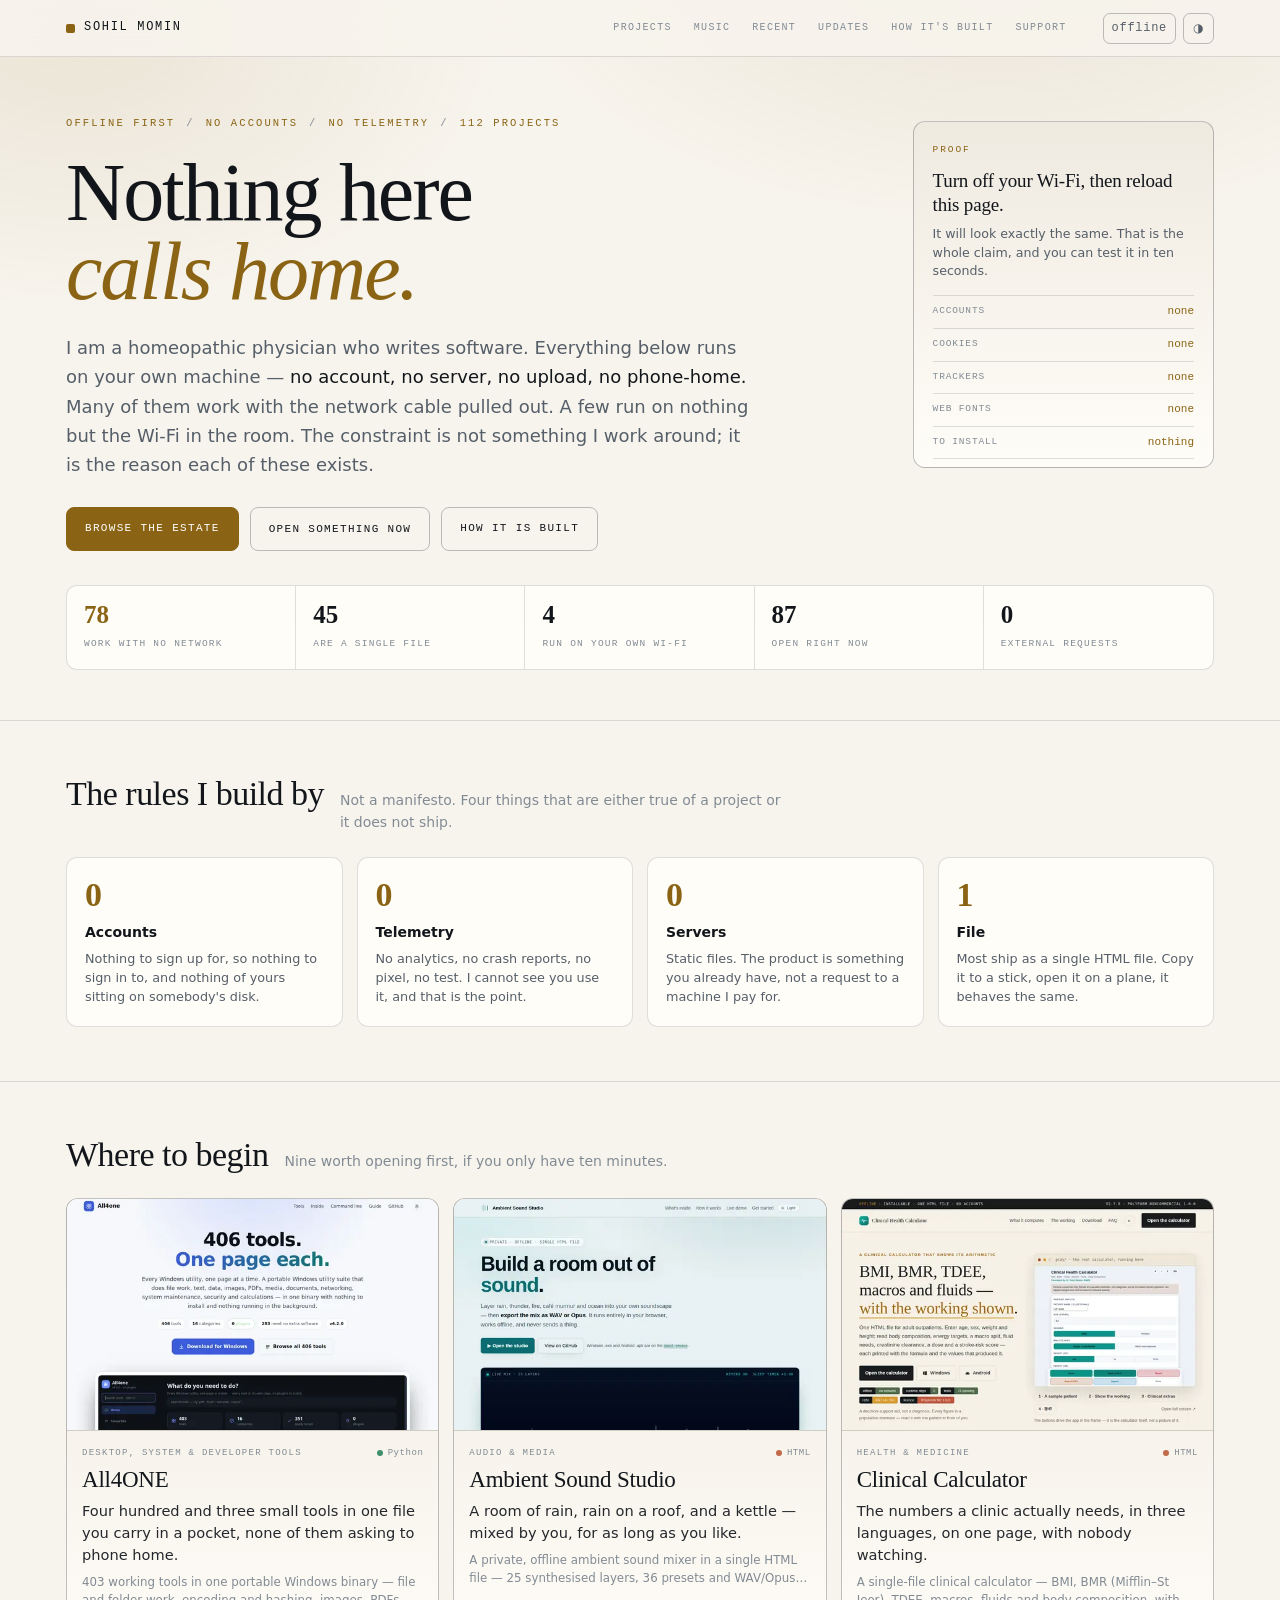
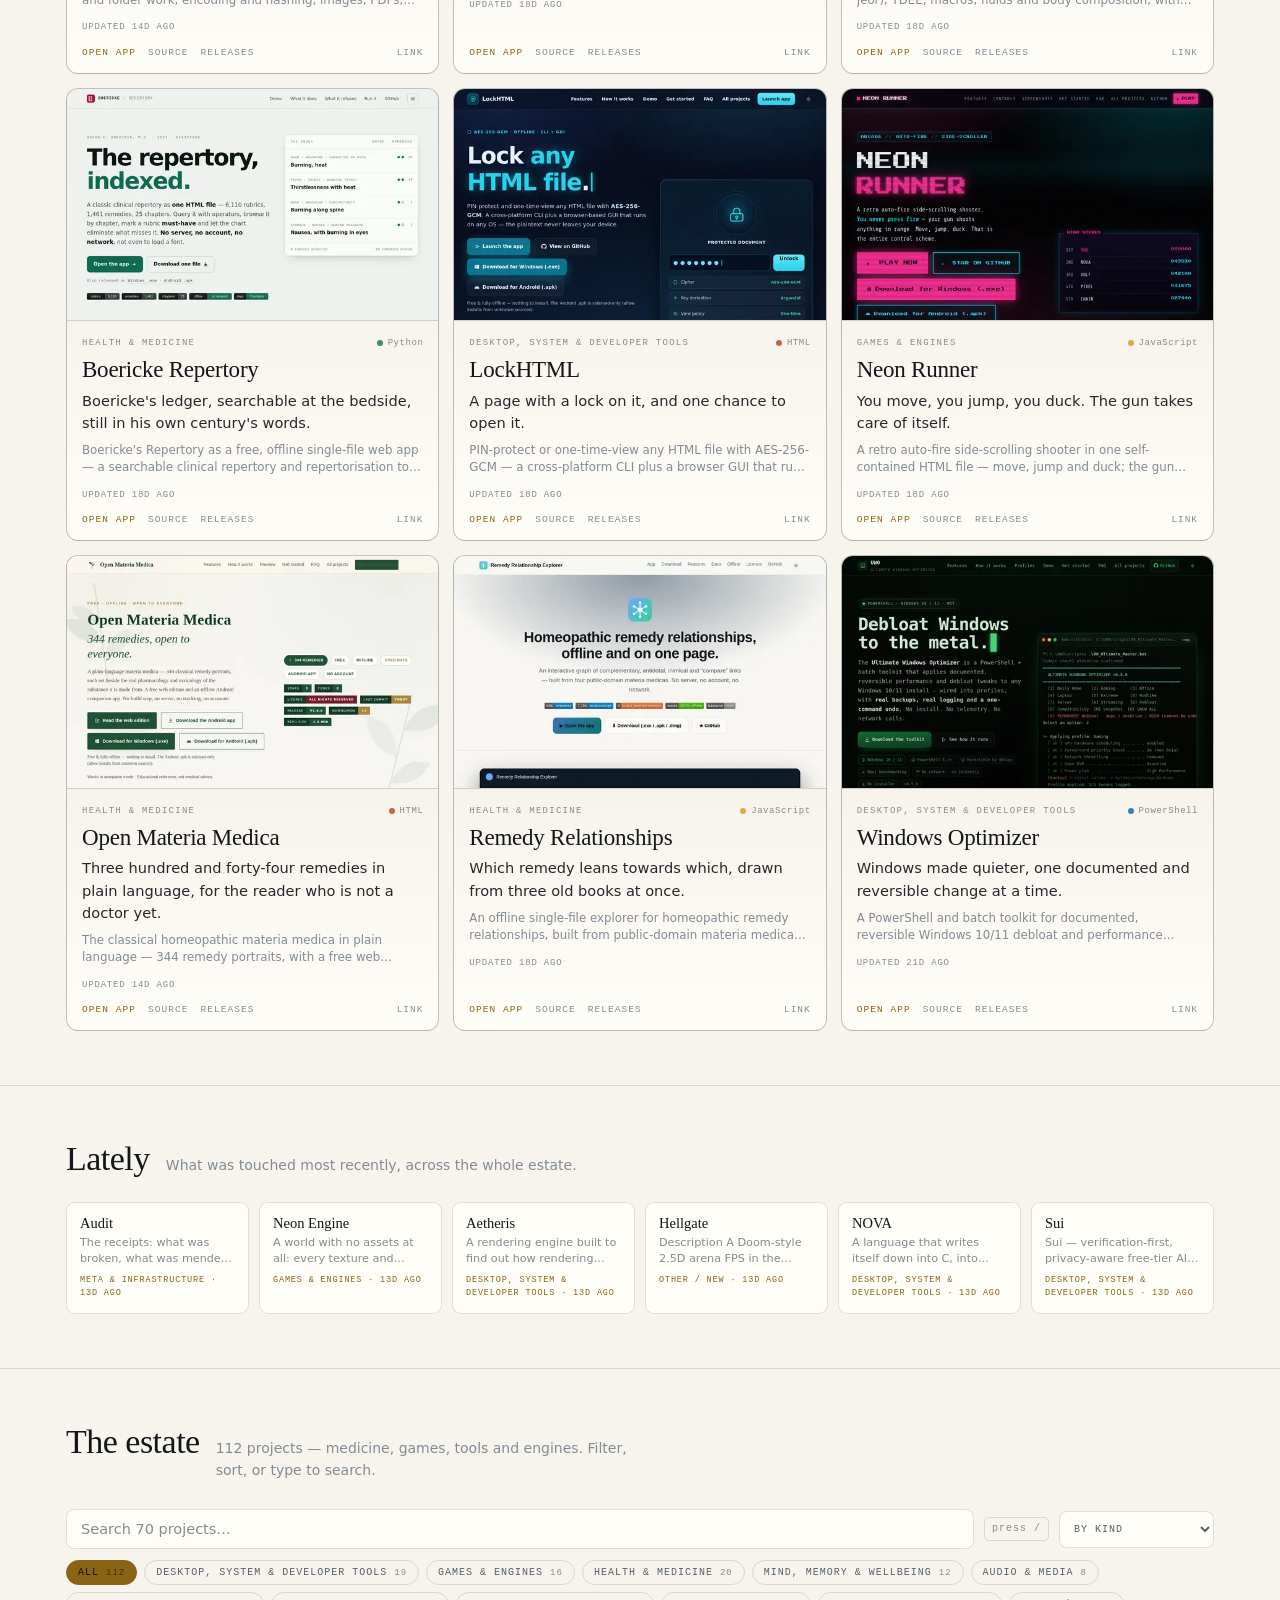
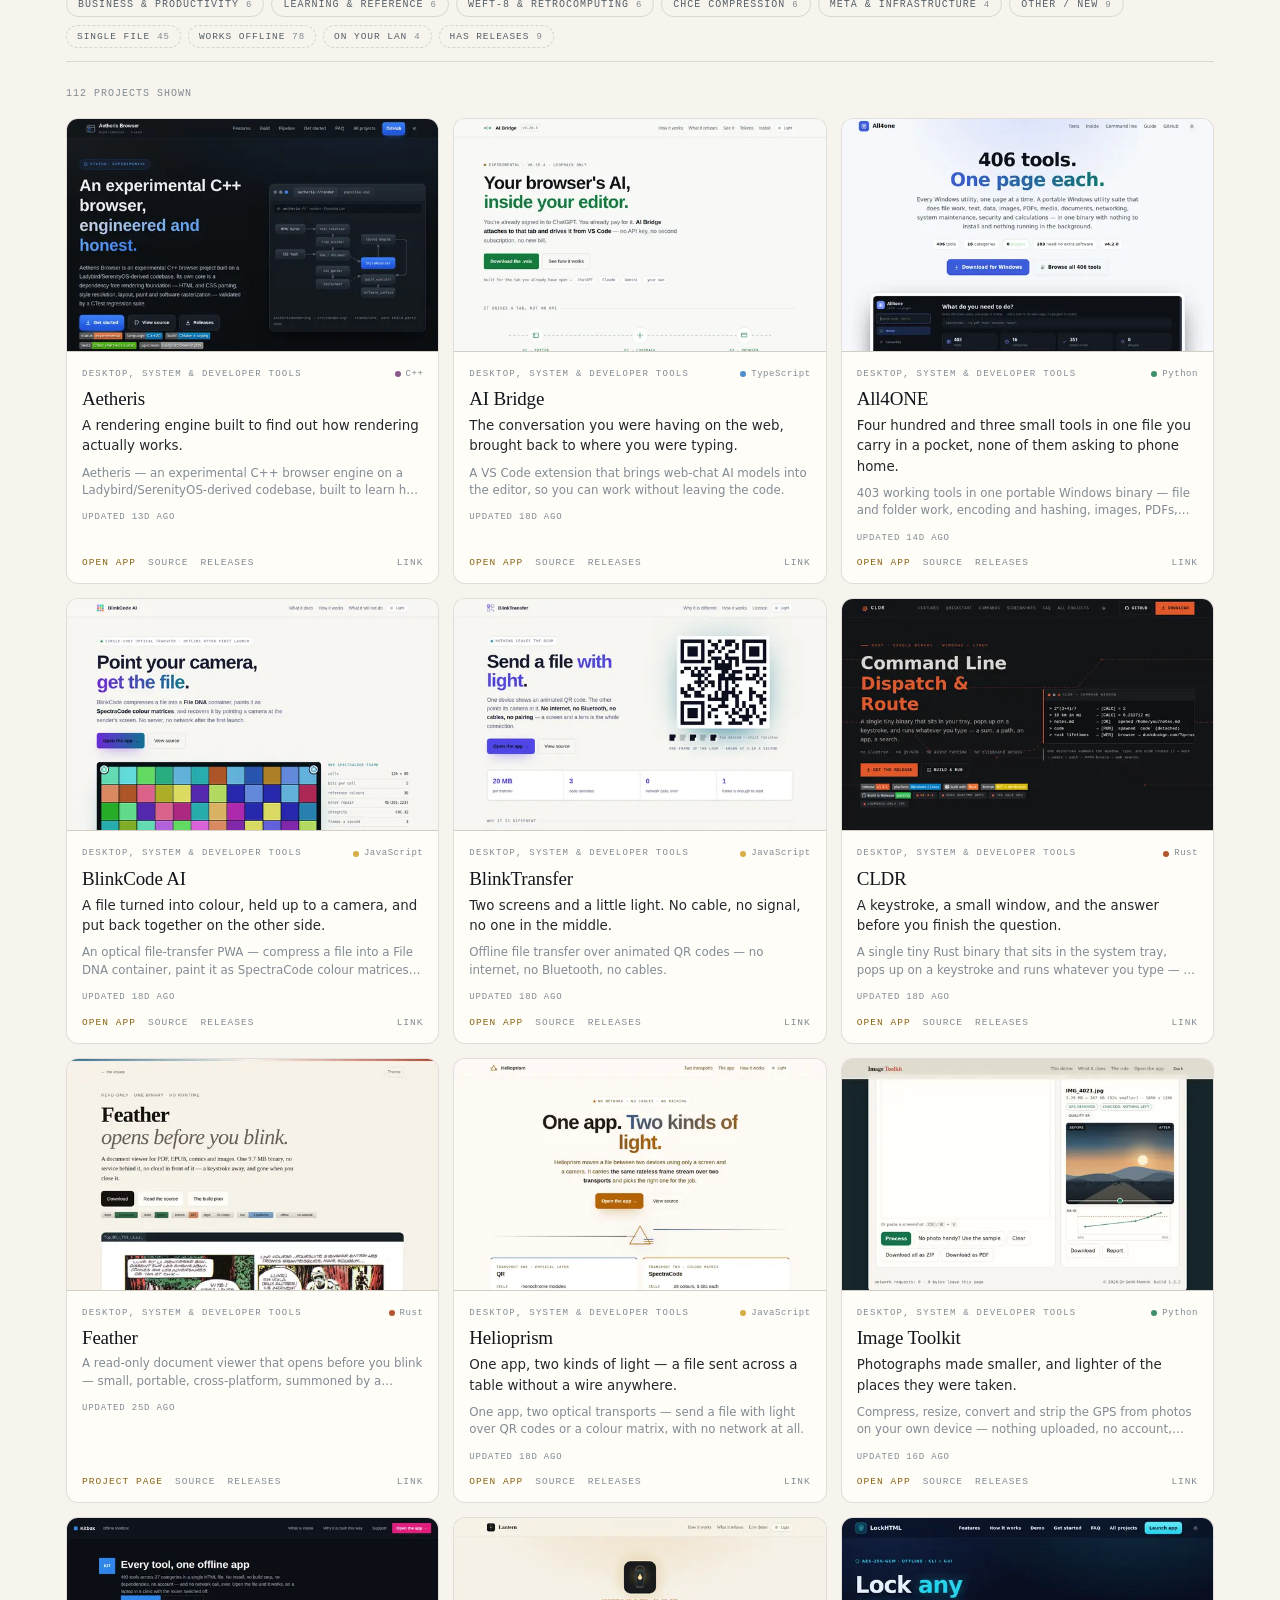
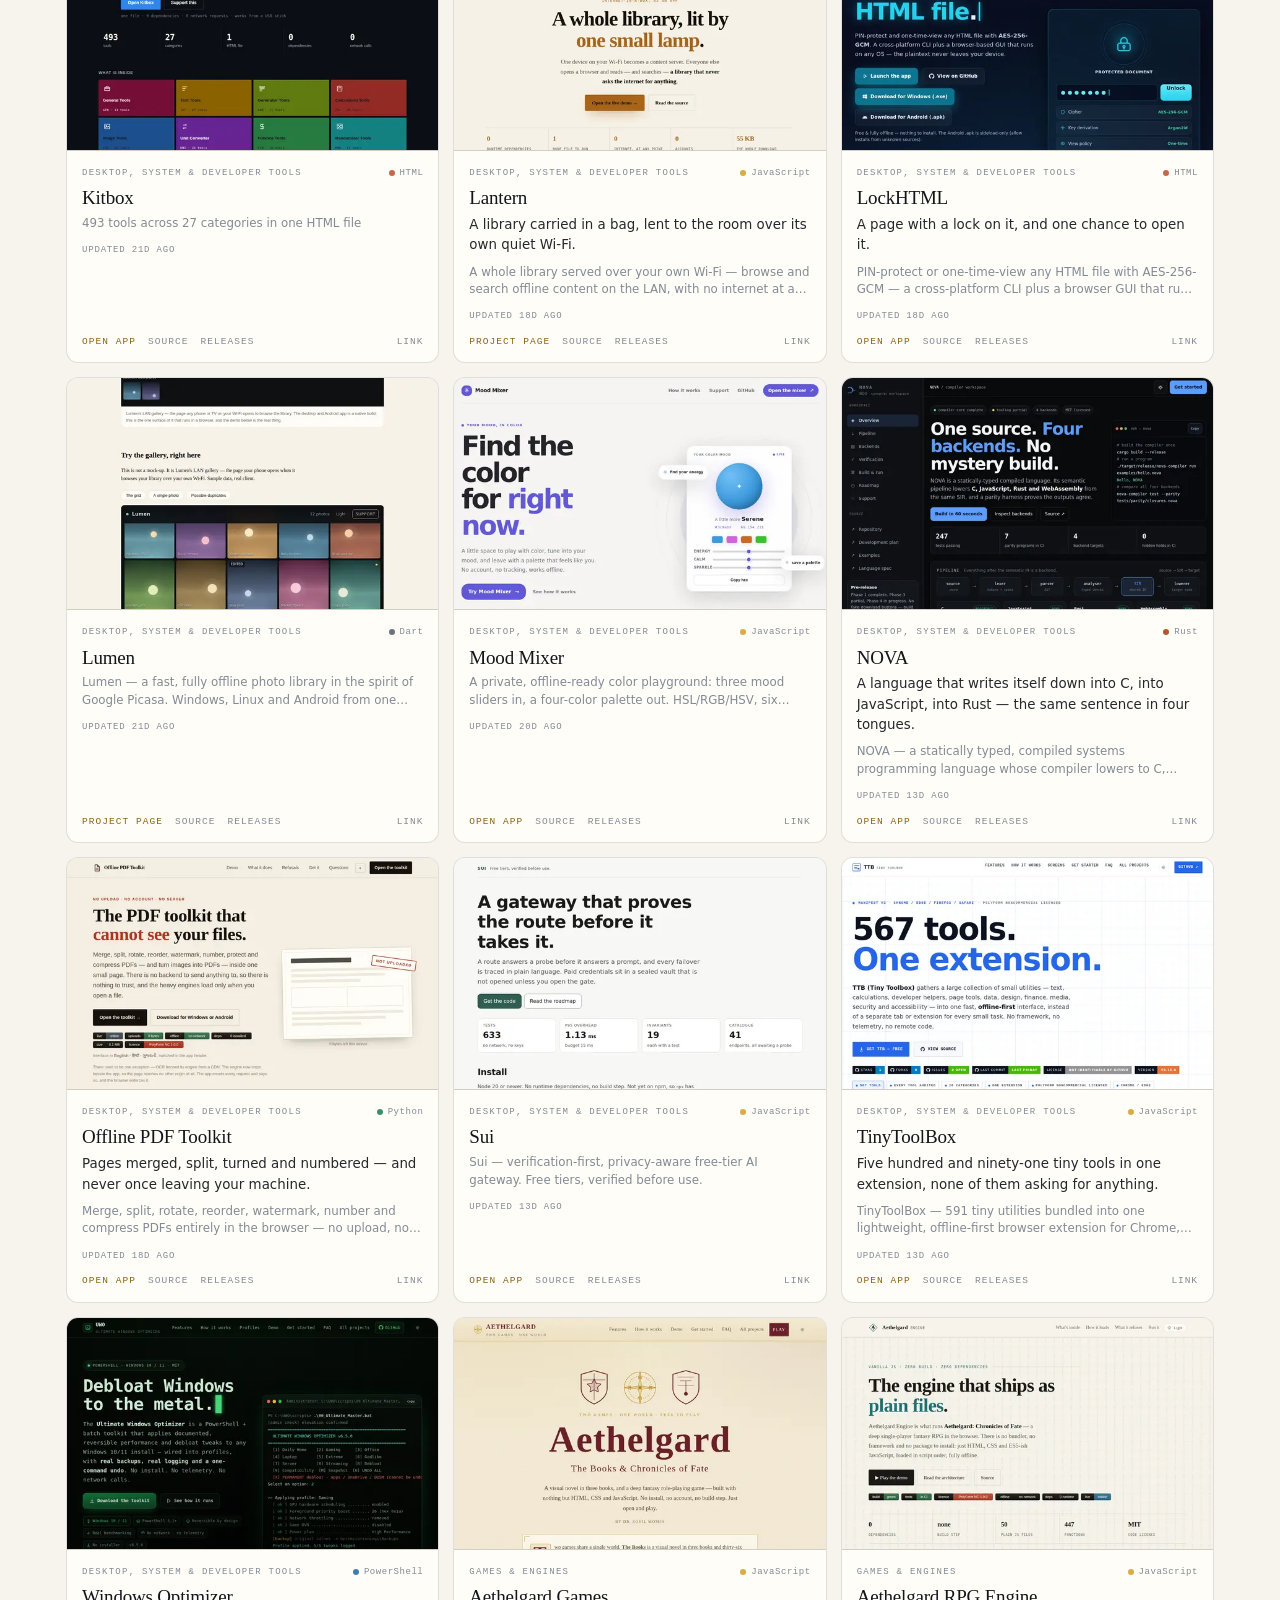
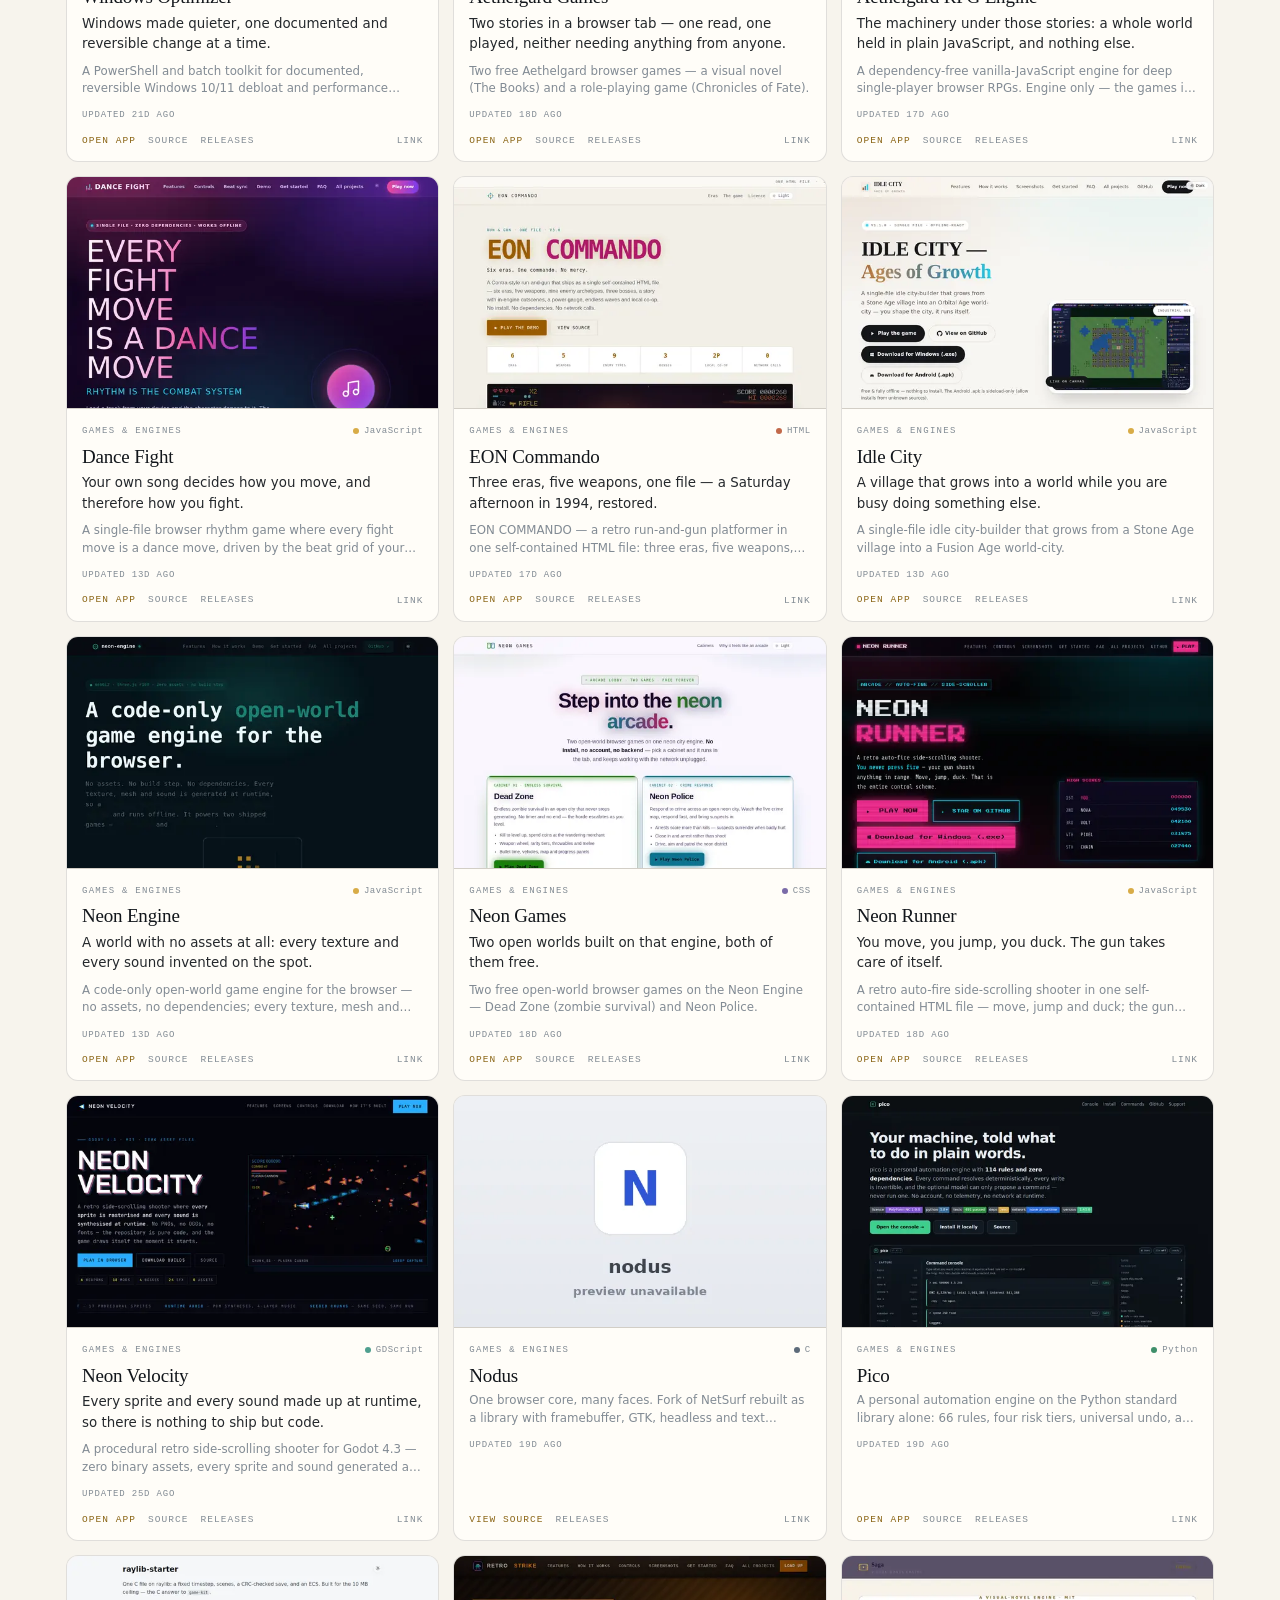
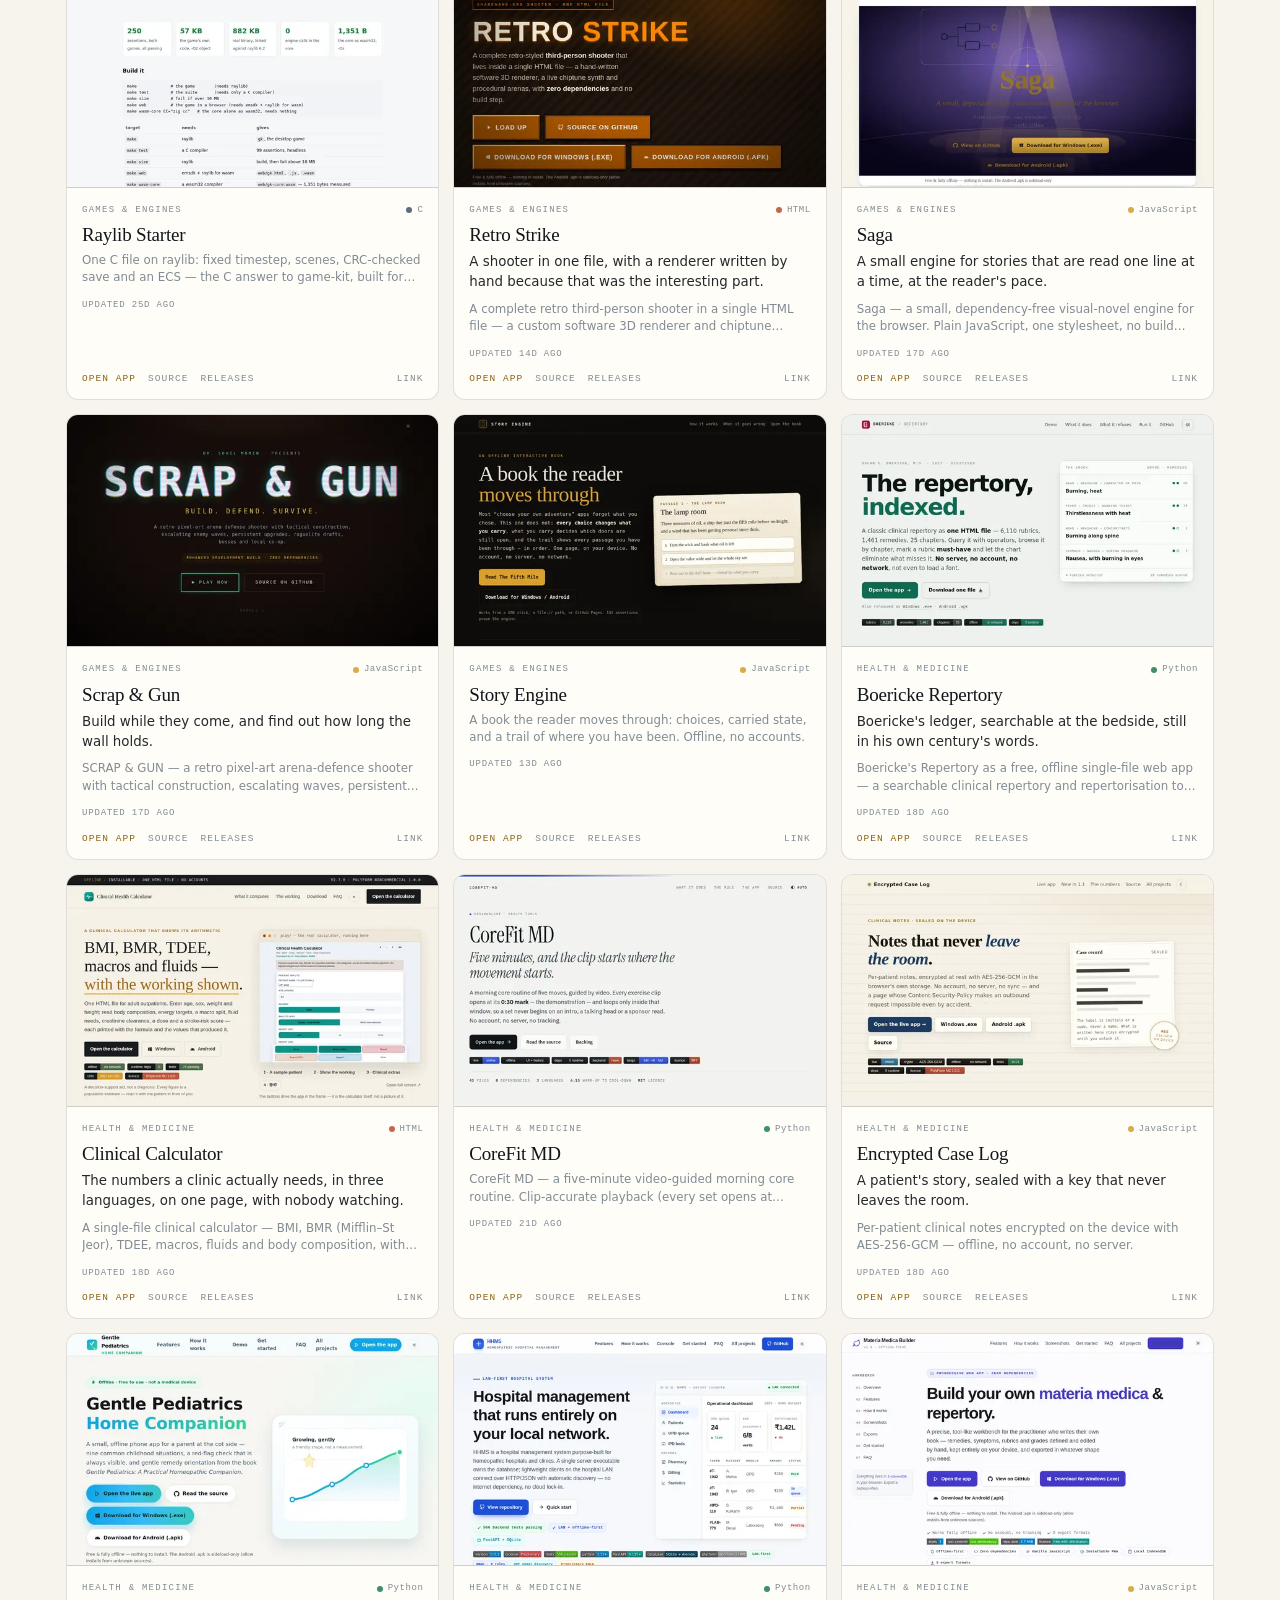
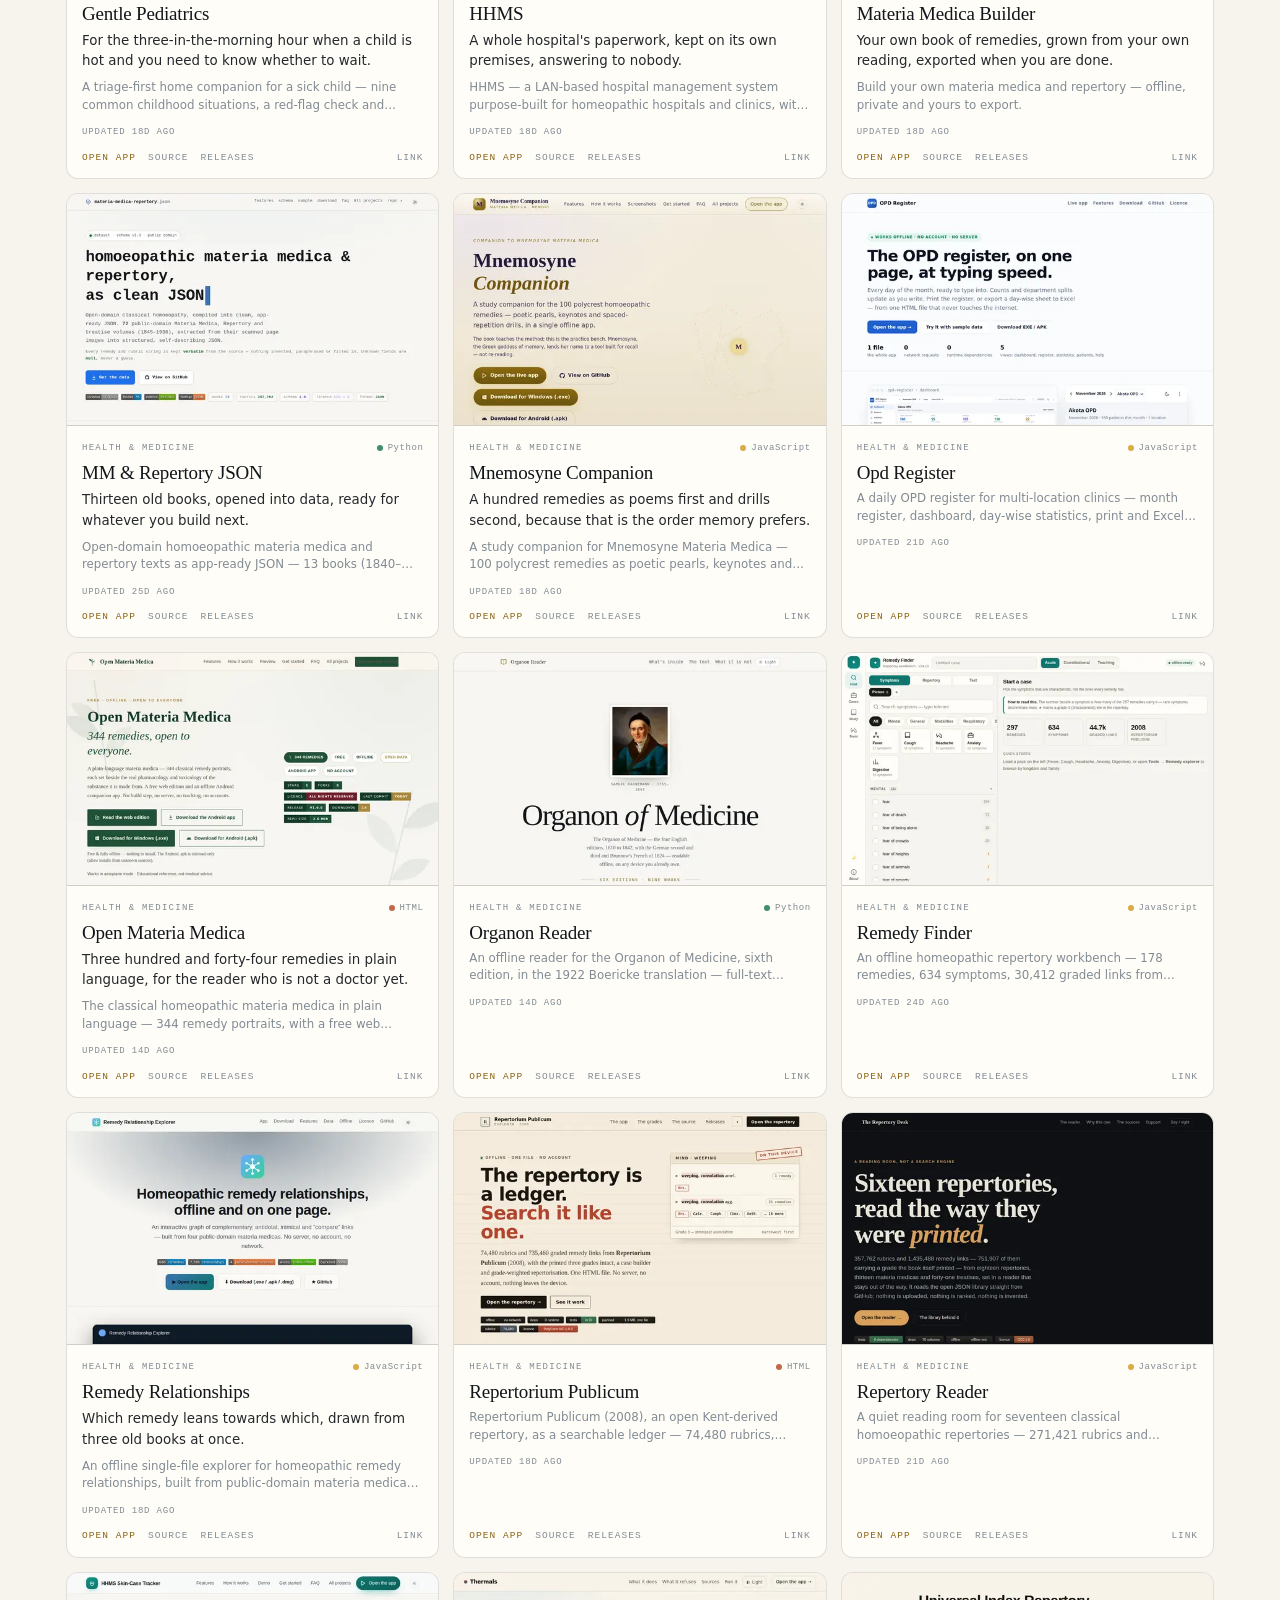
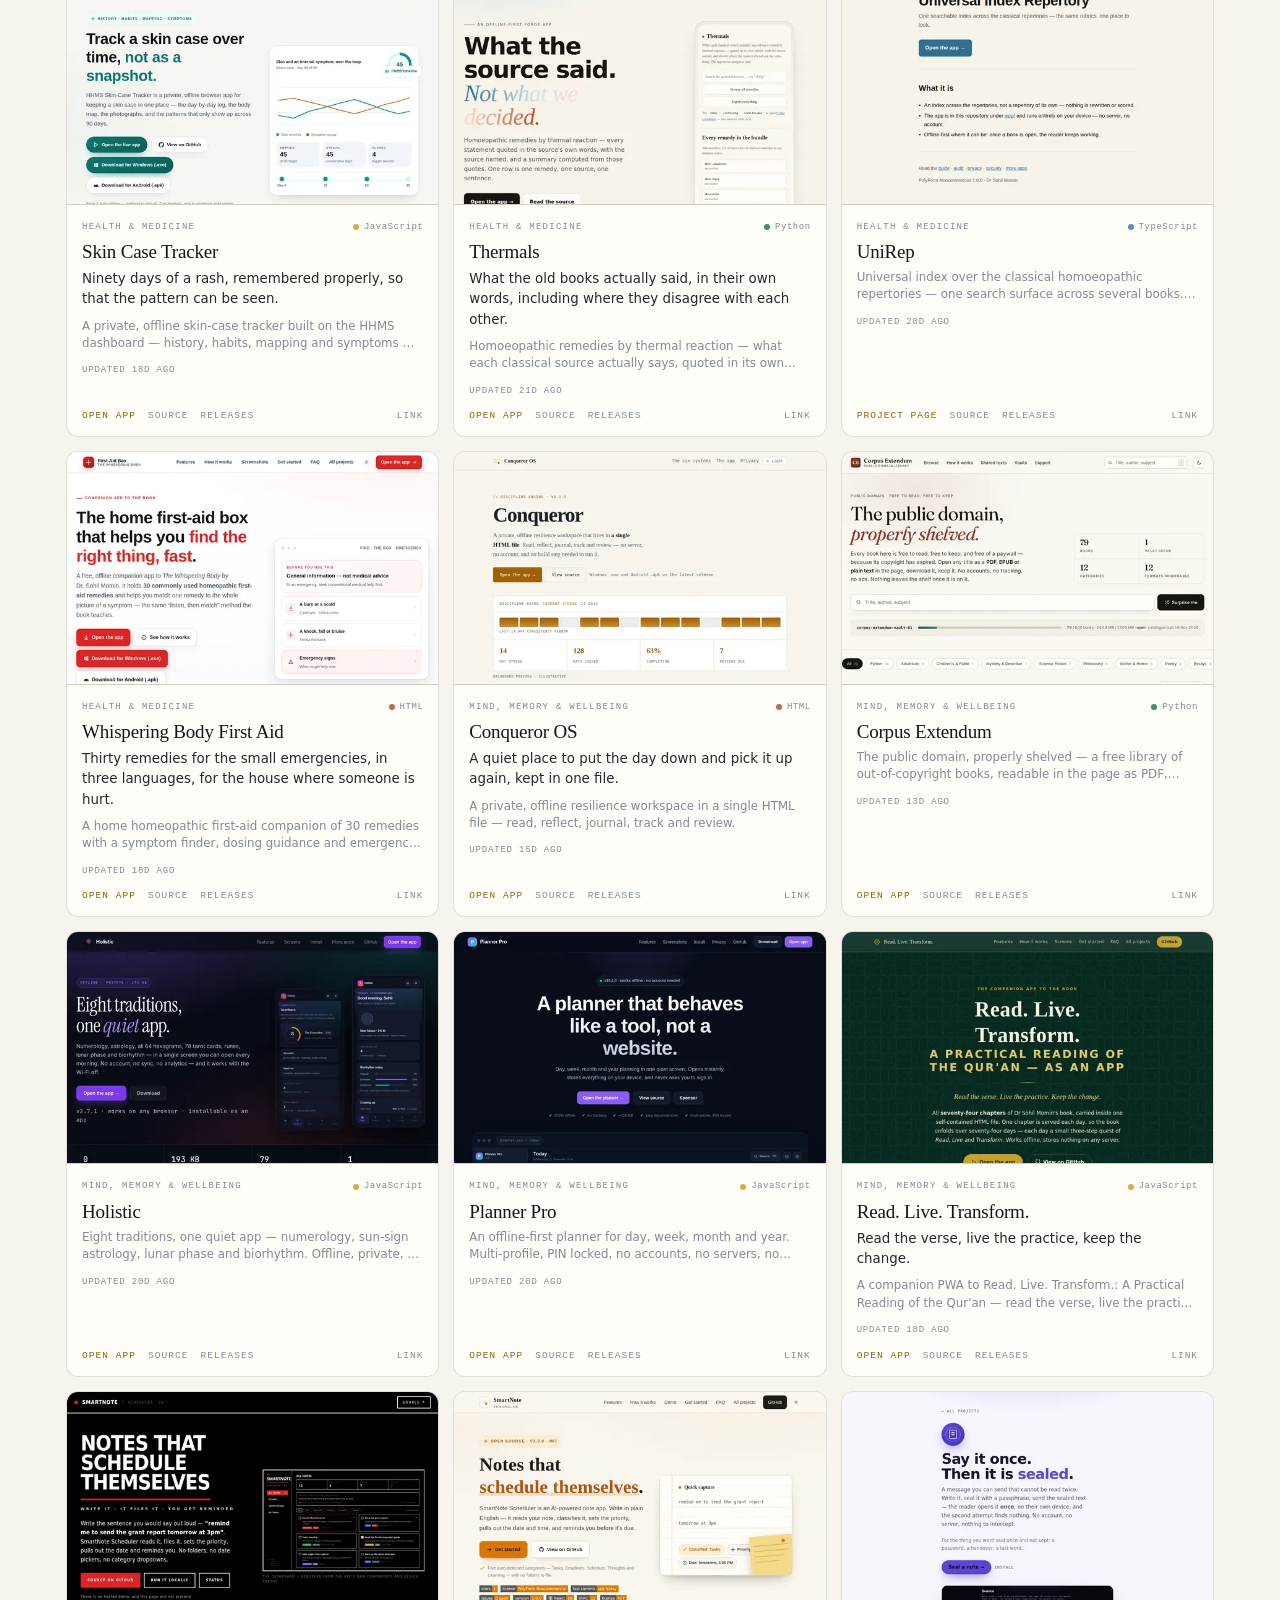
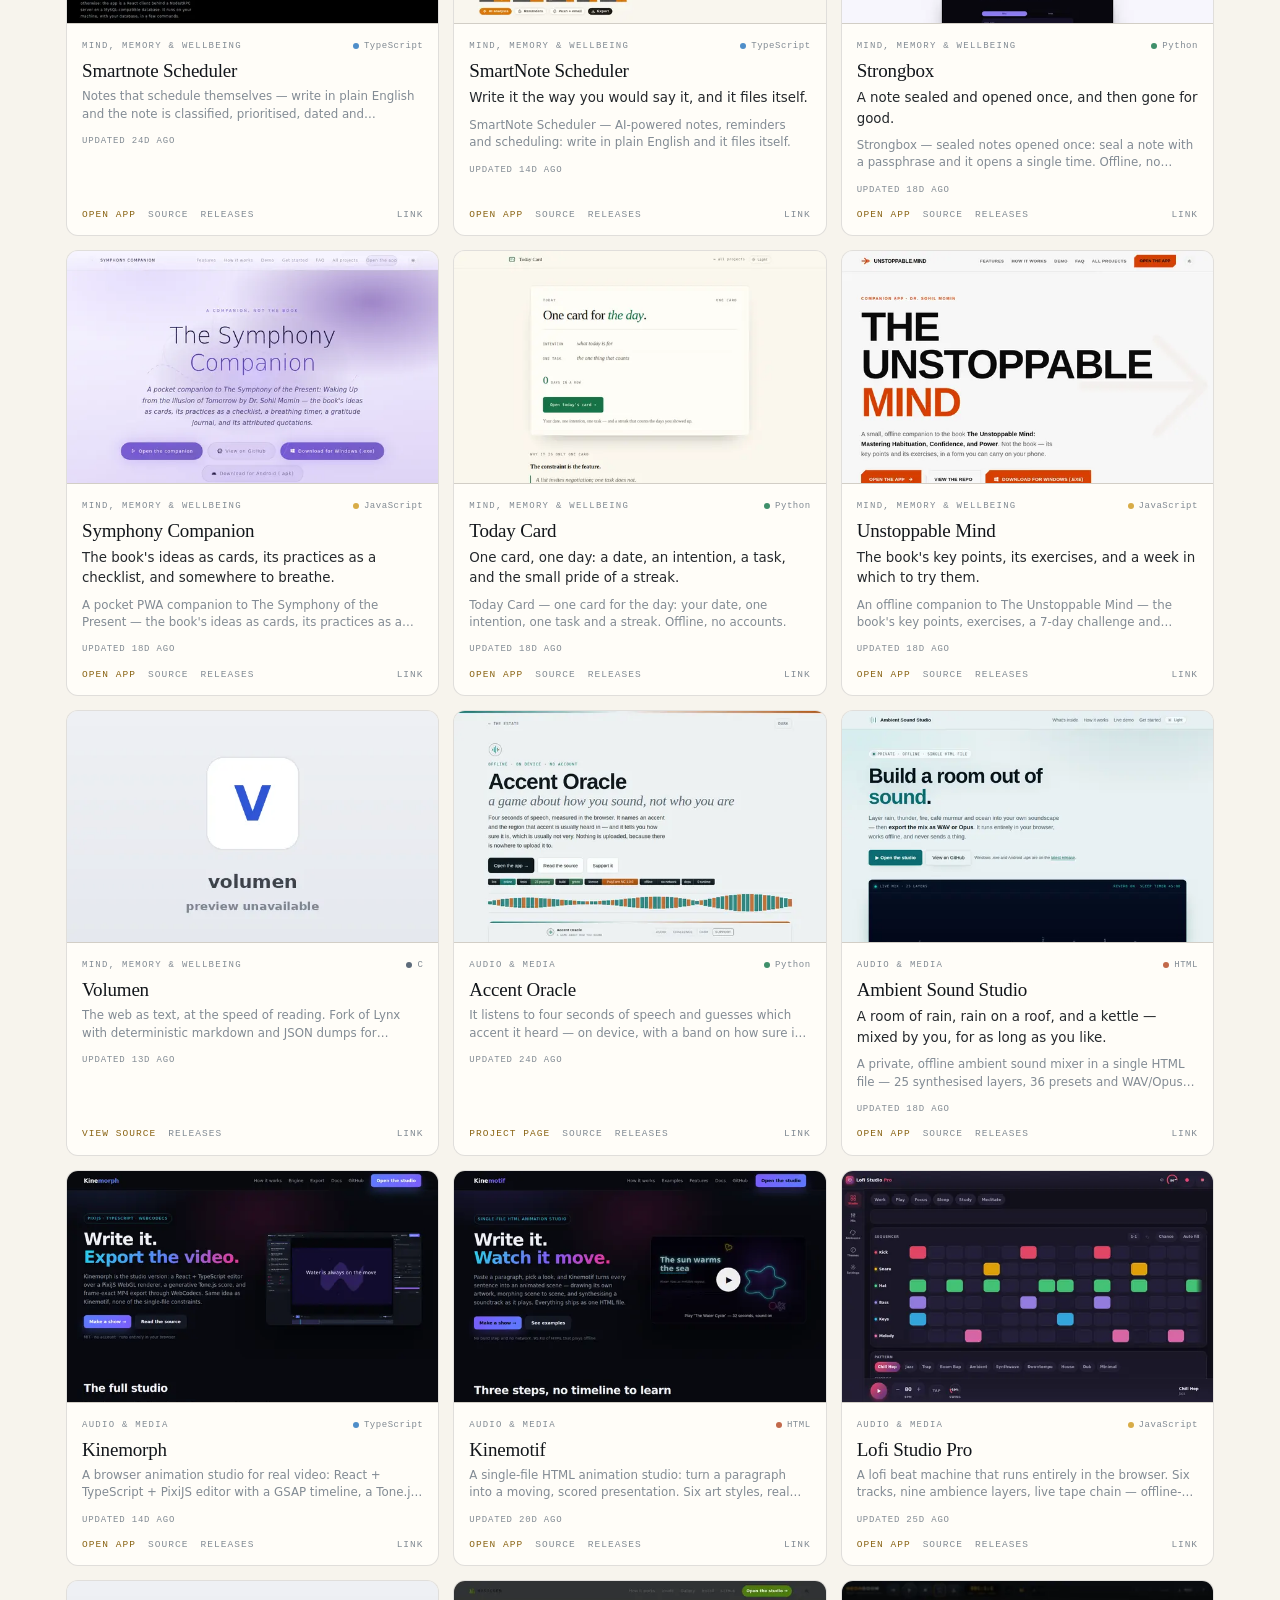
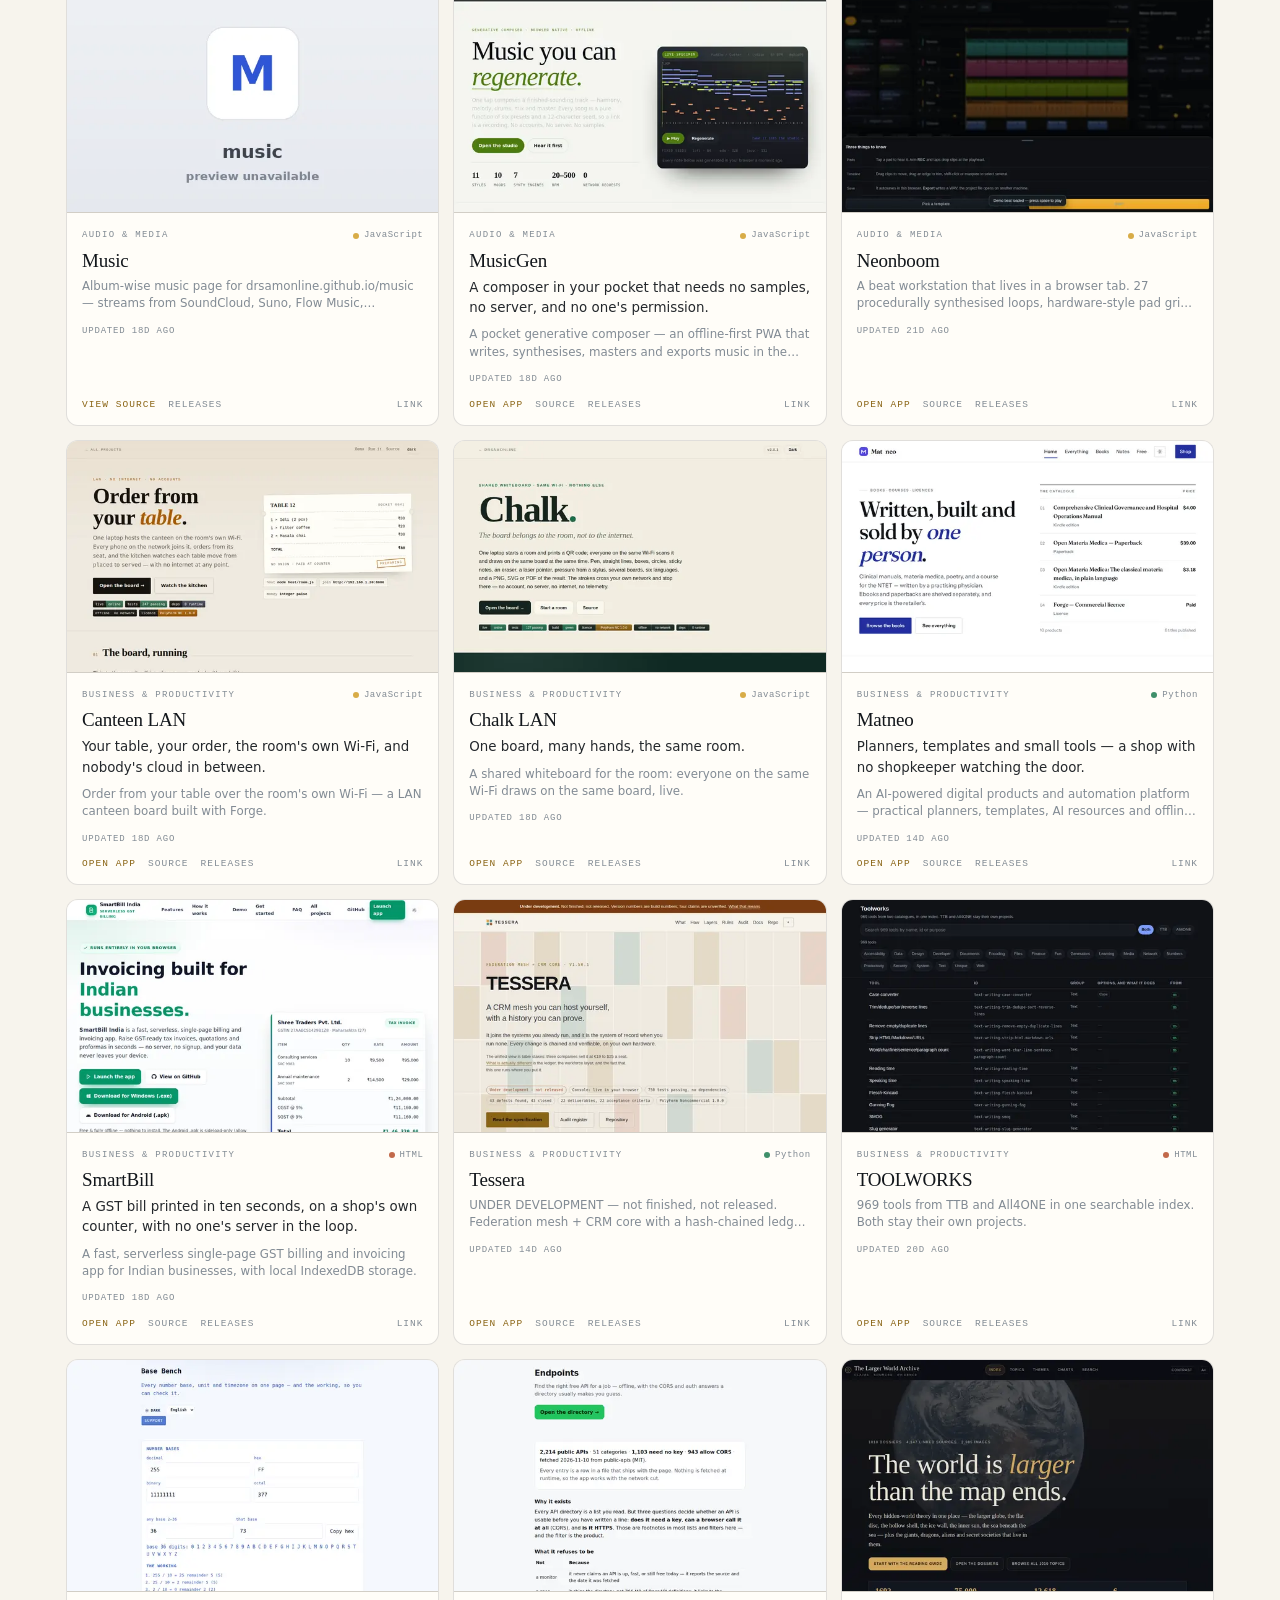
==== commit 55cec6ee: "chore: refresh hub data and screenshots" ====
--- a/index.html
+++ b/index.html
@@ -4,7 +4,7 @@
 <meta charset="utf-8">
 <meta name="viewport" content="width=device-width,initial-scale=1,viewport-fit=cover">
 <title>Dr. Sohil Momin — nothing here calls home</title>
-<meta name="description" content="111 open-source projects built to run with no account, no server and no network. Medicine, games, tools and engines — offline first, all the way down.">
+<meta name="description" content="112 open-source projects built to run with no account, no server and no network. Medicine, games, tools and engines — offline first, all the way down.">
 <meta name="author" content="Dr. Sohil Momin">
 <meta name="keywords" content="Dr Sohil Momin, offline-first, open source, homeopathy software, materia medica, browser games, GitHub Pages">
 <meta name="color-scheme" content="dark light">
@@ -12,7 +12,7 @@
 <link rel="canonical" href="https://drsamonline.github.io/">
 <meta property="og:type" content="website">
 <meta property="og:title" content="Dr. Sohil Momin — nothing here calls home">
-<meta property="og:description" content="111 open-source projects that run with no account, no server and no network.">
+<meta property="og:description" content="112 open-source projects that run with no account, no server and no network.">
 <meta property="og:url" content="https://drsamonline.github.io/">
 <meta property="og:image" content="https://drsamonline.github.io/assets/og.png">
 <meta name="twitter:card" content="summary_large_image">
@@ -356,7 +356,7 @@
 <header class="hero" id="top"><div class="wrap">
  <div class="hero-top">
   <div>
-    <p class="kick"><span>Offline first</span><span>No accounts</span><span>No telemetry</span><span><span id="heroCount">111</span> projects</span></p>
+    <p class="kick"><span>Offline first</span><span>No accounts</span><span>No telemetry</span><span><span id="heroCount">112</span> projects</span></p>
     <h1>Nothing here<br><em>calls home.</em></h1>
     <p class="lede">I am a homeopathic physician who writes software. Everything below runs on your own
     machine — <b>no account, no server, no upload, no phone-home.</b> Many of them work with the network
@@ -414,7 +414,7 @@
 
 <section id="projects"><div class="wrap">
   <div class="rhead" style="margin-bottom:16px"><h2>The estate</h2>
-    <p><span id="projCount">111</span> projects — medicine, games, tools and engines. Filter, sort, or type to search.</p></div>
+    <p><span id="projCount">112</span> projects — medicine, games, tools and engines. Filter, sort, or type to search.</p></div>
   <div class="tools">
     <div class="searchrow">
       <input id="q" type="search" placeholder="Search 70 projects&hellip;" autocomplete="off" spellcheck="false" aria-label="Search projects">
@@ -512,10 +512,10 @@
 </div>
 
 <!--REPO_SNAPSHOT_START-->
-<script id="repo-snapshot" type="application/json">[{"name":"accent-oracle","key":"accent-oracle","kit":false,"desc":"It listens to four seconds of speech and guesses which accent it heard — on device, with a band on how sure it is.","cat":"audio","catLabel":"Audio & Media","demo":false,"feat":false,"rel":false,"kicker":"","tag":"","lang":"Python","stars":1,"pushed":"2026-11-11T18:31:58Z","archived":false,"topics":["accent","confidence-band","no-telemetry","offline-first","polyform-noncommercial","single-file","speech","speech-analysis","vanilla-js","web-audio"],"hasPages":true,"landing":"https://drsamonline.github.io/accent-oracle/","source":"https://github.com/drsamonline/accent-oracle","releases":"https://github.com/drsamonline/accent-oracle/releases","shot":"assets/shots/accent-oracle.webp"},{"name":"aethelgard-games","key":"aethelgard-games","kit":false,"desc":"Two free Aethelgard browser games — a visual novel (The Books) and a role-playing game (Chronicles of Fate).","cat":"games","catLabel":"Games & Engines","demo":true,"feat":false,"rel":false,"kicker":"","tag":"","lang":"JavaScript","stars":1,"pushed":"2026-11-18T08:47:58Z","archived":false,"topics":["browser-game","games","github-pages","offline-first"],"hasPages":true,"landing":"https://drsamonline.github.io/aethelgard-games/","source":"https://github.com/drsamonline/aethelgard-games","releases":"https://github.com/drsamonline/aethelgard-games/releases","shot":"assets/shots/aethelgard-games.webp"},{"name":"aethelgard-rpg-engine","key":"aethelgard-rpg-engine","kit":false,"desc":"A dependency-free vanilla-JavaScript engine for deep single-player browser RPGs. Engine only — the games it powers live in aethelgard-games.","cat":"games","catLabel":"Games & Engines","demo":true,"feat":false,"rel":false,"kicker":"","tag":"","lang":"JavaScript","stars":1,"pushed":"2026-11-19T13:14:46Z","archived":false,"topics":["game-engine","games","javascript","vanilla-js","zero-dependency"],"hasPages":true,"landing":"https://drsamonline.github.io/aethelgard-rpg-engine/","source":"https://github.com/drsamonline/aethelgard-rpg-engine","releases":"https://github.com/drsamonline/aethelgard-rpg-engine/releases","shot":"assets/shots/aethelgard-rpg-engine.webp"},{"name":"ai-bridge","key":"ai-bridge","kit":false,"desc":"A VS Code extension that brings web-chat AI models into the editor, so you can work without leaving the code.","cat":"desktop","catLabel":"Desktop, System & Developer Tools","demo":true,"feat":false,"rel":false,"kicker":"","tag":"","lang":"TypeScript","stars":1,"pushed":"2026-11-18T08:39:08Z","archived":false,"topics":["ai","typescript","vscode-extension"],"hasPages":true,"landing":"https://drsamonline.github.io/ai-bridge/","source":"https://github.com/drsamonline/ai-bridge","releases":"https://github.com/drsamonline/ai-bridge/releases","shot":"assets/shots/ai-bridge.webp"},{"name":"All4ONE","key":"all4one","kit":false,"desc":"403 working tools in one portable Windows binary — file and folder work, encoding and hashing, images, PDFs, media, documents, network diagnostics, system maintenance, security checks and generators. No installer, no registry writes, no telemetry.","cat":"desktop","catLabel":"Desktop, System & Developer Tools","demo":true,"feat":true,"rel":true,"kicker":"Windows toolkit","tag":"403 tools · one file","lang":"Python","stars":1,"pushed":"2026-11-21T18:39:31Z","archived":false,"topics":["cli-tool","offline-tools","portable-app","productivity","tooling","windows"],"hasPages":true,"landing":"https://drsamonline.github.io/All4ONE/","source":"https://github.com/drsamonline/All4ONE","releases":"https://github.com/drsamonline/All4ONE/releases","shot":"assets/shots/All4ONE.webp"},{"name":"ambient-sound-studio","key":"ambient-sound-studio","kit":false,"desc":"A private, offline ambient sound mixer in a single HTML file — 25 synthesised layers, 36 presets and WAV/Opus export.","cat":"audio","catLabel":"Audio & Media","demo":true,"feat":true,"rel":true,"kicker":"","tag":"","lang":"HTML","stars":1,"pushed":"2026-11-18T08:37:54Z","archived":false,"topics":["ambient","music","no-tracking","offline-first","pwa","single-file"],"hasPages":true,"landing":"https://drsamonline.github.io/ambient-sound-studio/","source":"https://github.com/drsamonline/ambient-sound-studio","releases":"https://github.com/drsamonline/ambient-sound-studio/releases","shot":"assets/shots/ambient-sound-studio.webp"},{"name":"app-clip-loom","key":"app-clip-loom","kit":false,"desc":"Clip Loom — clipboard programs you can read: strip tracking, tidy text, keep what matters. Weft-8 on the Loom.","cat":"weft","catLabel":"Weft-8 & Retrocomputing","demo":true,"feat":false,"rel":false,"kicker":"","tag":"","lang":"Python","stars":1,"pushed":"2026-11-21T15:52:53Z","archived":false,"topics":["clipboard","offline-first","productivity","single-file","weft-8"],"hasPages":true,"landing":"https://drsamonline.github.io/app-clip-loom/","source":"https://github.com/drsamonline/app-clip-loom","releases":"https://github.com/drsamonline/app-clip-loom/releases","shot":"assets/shots/app-clip-loom.webp"},{"name":"app-companion-forge","key":"app-companion-forge","kit":false,"desc":"Forge tooling, not a product app — an offline pocket console for the Forge system.","cat":"infra","catLabel":"Meta & Infrastructure","demo":false,"feat":false,"rel":false,"kicker":"","tag":"","lang":"Python","stars":1,"pushed":"2026-11-18T08:35:20Z","archived":false,"topics":["offline-first","productivity","single-file","tooling"],"hasPages":true,"landing":"https://drsamonline.github.io/app-companion-forge/","source":"https://github.com/drsamonline/app-companion-forge","releases":"https://github.com/drsamonline/app-companion-forge/releases","shot":"assets/shots/app-companion-forge.webp"},{"name":"app-encrypted-case-log","key":"app-encrypted-case-log","kit":false,"desc":"Per-patient clinical notes encrypted on the device with AES-256-GCM — offline, no account, no server.","cat":"health","catLabel":"Health & Medicine","demo":true,"feat":false,"rel":false,"kicker":"","tag":"","lang":"JavaScript","stars":1,"pushed":"2026-11-18T13:47:00Z","archived":false,"topics":["clinical","encryption","offline-first","privacy","pwa"],"hasPages":true,"landing":"https://drsamonline.github.io/app-encrypted-case-log/","source":"https://github.com/drsamonline/app-encrypted-case-log","releases":"https://github.com/drsamonline/app-encrypted-case-log/releases","shot":"assets/shots/app-encrypted-case-log.webp"},{"name":"app-endpoints","key":"app-endpoints","kit":false,"desc":"Endpoints — find the right free API for a job: an offline directory of 2,214 public APIs, filterable by auth, CORS and HTTPS. No account, no server, no network at runtime.","cat":"learning","catLabel":"Learning & Reference","demo":true,"feat":false,"rel":false,"kicker":"","tag":"","lang":"JavaScript","stars":1,"pushed":"2026-11-12T06:46:22Z","archived":false,"topics":["api","cors","developer-tools","directory","no-telemetry","offline-first","single-file"],"hasPages":true,"landing":"https://drsamonline.github.io/app-endpoints/","source":"https://github.com/drsamonline/app-endpoints","releases":"https://github.com/drsamonline/app-endpoints/releases","shot":"assets/shots/app-endpoints.webp"},{"name":"app-image-toolkit","key":"app-image-toolkit","kit":false,"desc":"Compress, resize, convert and strip the GPS from photos on your own device — nothing uploaded, no account, works offline.","cat":"desktop","catLabel":"Desktop, System & Developer Tools","demo":true,"feat":false,"rel":false,"kicker":"","tag":"","lang":"Python","stars":1,"pushed":"2026-11-20T06:54:42Z","archived":false,"topics":["app","github-pages","image-processing","no-tracking","offline-first","privacy-first","zero-dependency"],"hasPages":true,"landing":"https://drsamonline.github.io/app-image-toolkit/","source":"https://github.com/drsamonline/app-image-toolkit","releases":"https://github.com/drsamonline/app-image-toolkit/releases","shot":"assets/shots/app-image-toolkit.webp"},{"name":"app-jacquard","key":"app-jacquard","kit":false,"desc":"Jacquard — the loom you program: a Weft-8 8-bit assembler and VM with the device's sensors as memory-mapped peripherals.","cat":"weft","catLabel":"Weft-8 & Retrocomputing","demo":false,"feat":false,"rel":false,"kicker":"","tag":"","lang":"JavaScript","stars":1,"pushed":"2026-11-20T12:54:45Z","archived":false,"topics":["8-bit","assembler","jacquard","learning","offline-first","single-page","virtual-machine","web-app","weft-8","zero-dependency"],"hasPages":true,"landing":"https://drsamonline.github.io/app-jacquard/","source":"https://github.com/drsamonline/app-jacquard","releases":"https://github.com/drsamonline/app-jacquard/releases","shot":"assets/shots/app-jacquard.webp"},{"name":"app-lantern","key":"app-lantern","kit":false,"desc":"A whole library served over your own Wi-Fi — browse and search offline content on the LAN, with no internet at any point.","cat":"desktop","catLabel":"Desktop, System & Developer Tools","demo":false,"feat":false,"rel":false,"kicker":"","tag":"","lang":"JavaScript","stars":1,"pushed":"2026-11-18T08:39:23Z","archived":false,"topics":["content-server","full-text-search","internet-in-a-box","lan","nodejs","offline-first","zero-dependency"],"hasPages":true,"landing":"https://drsamonline.github.io/app-lantern/","source":"https://github.com/drsamonline/app-lantern","releases":"https://github.com/drsamonline/app-lantern/releases","shot":"assets/shots/app-lantern.webp"},{"name":"app-opd-register","key":"app-opd-register","kit":false,"desc":"A daily OPD register for multi-location clinics — month register, dashboard, day-wise statistics, print and Excel. Offline, no account, no server.","cat":"health","catLabel":"Health & Medicine","demo":true,"feat":false,"rel":false,"kicker":"","tag":"","lang":"JavaScript","stars":1,"pushed":"2026-11-15T10:30:59Z","archived":false,"topics":["clinical","hospital","india","javascript","medical-records","offline-first","opd","pwa","single-file","vanilla-js","zero-dependency"],"hasPages":true,"landing":"https://drsamonline.github.io/app-opd-register/","source":"https://github.com/drsamonline/app-opd-register","releases":"https://github.com/drsamonline/app-opd-register/releases","shot":"assets/shots/app-opd-register.webp"},{"name":"app-organon-reader","key":"app-organon-reader","kit":false,"desc":"An offline reader for the Organon of Medicine, sixth edition, in the 1922 Boericke translation — full-text search, bookmarks and notes, no network.","cat":"health","catLabel":"Health & Medicine","demo":true,"feat":false,"rel":false,"kicker":"","tag":"","lang":"Python","stars":1,"pushed":"2026-11-22T09:43:01Z","archived":false,"topics":["homeopathy","no-tracking","offline-first","organon","pwa","reader","single-file"],"hasPages":true,"landing":"https://drsamonline.github.io/app-organon-reader/","source":"https://github.com/drsamonline/app-organon-reader","releases":"https://github.com/drsamonline/app-organon-reader/releases","shot":"assets/shots/app-organon-reader.webp"},{"name":"app-panchang","key":"app-panchang","kit":false,"desc":"A daily Indian almanac — tithi, nakshatra, yoga, karana, rahu-kaal and muhurat, computed offline.","cat":"learning","catLabel":"Learning & Reference","demo":true,"feat":false,"rel":false,"kicker":"","tag":"","lang":"JavaScript","stars":1,"pushed":"2026-11-18T09:02:10Z","archived":false,"topics":["india","offline-first","panchang","pwa","single-file"],"hasPages":true,"landing":"https://drsamonline.github.io/app-panchang/","source":"https://github.com/drsamonline/app-panchang","releases":"https://github.com/drsamonline/app-panchang/releases","shot":"assets/shots/app-panchang.webp"},{"name":"app-poets-studio","key":"app-poets-studio","kit":false,"desc":"Rhyme, metre and fixed forms, fully offline — a poetry workshop that measures what you wrote, with 124,085 words bundled.","cat":"learning","catLabel":"Learning & Reference","demo":true,"feat":false,"rel":false,"kicker":"","tag":"","lang":"JavaScript","stars":2,"pushed":"2026-11-18T08:52:06Z","archived":false,"topics":["creative-writing","javascript","metre","no-tracking","offline-first","poetry","pwa","rhyme","single-file","vanilla-js","writing"],"hasPages":true,"landing":"https://drsamonline.github.io/app-poets-studio/","source":"https://github.com/drsamonline/app-poets-studio","releases":"https://github.com/drsamonline/app-poets-studio/releases","shot":"assets/shots/app-poets-studio.webp"},{"name":"app-story-engine","key":"app-story-engine","kit":false,"desc":"A book the reader moves through: choices, carried state, and a trail of where you have been. Offline, no accounts.","cat":"games","catLabel":"Games & Engines","demo":true,"feat":false,"rel":false,"kicker":"","tag":"","lang":"JavaScript","stars":1,"pushed":"2026-11-19T05:32:56Z","archived":false,"topics":["github-pages","interactive-fiction","no-account","offline-first","single-file","story-engine"],"hasPages":true,"landing":"https://drsamonline.github.io/app-story-engine/","source":"https://github.com/drsamonline/app-story-engine","releases":"https://github.com/drsamonline/app-story-engine/releases","shot":"assets/shots/app-story-engine.webp"},{"name":"app-thermals","key":"app-thermals","kit":false,"desc":"Homoeopathic remedies by thermal reaction — what each classical source actually says, quoted in its own words with the source named, and where the sources do not say the same thing. Offline, no accounts.","cat":"health","catLabel":"Health & Medicine","demo":true,"feat":false,"rel":false,"kicker":"","tag":"","lang":"Python","stars":1,"pushed":"2026-11-15T07:41:42Z","archived":false,"topics":["homeopathy","materia-medica","offline-first","pwa","static-site","thermal-reaction","zero-dependency"],"hasPages":true,"landing":"https://drsamonline.github.io/app-thermals/","source":"https://github.com/drsamonline/app-thermals","releases":"https://github.com/drsamonline/app-thermals/releases","shot":"assets/shots/app-thermals.webp"},{"name":"app-weft-puzzles","key":"app-weft-puzzles","kit":false,"desc":"Weft Puzzles — small programming puzzles you solve in Weft-8 assembly, on the machine from Jacquard.","cat":"weft","catLabel":"Weft-8 & Retrocomputing","demo":false,"feat":false,"rel":false,"kicker":"","tag":"","lang":"JavaScript","stars":1,"pushed":"2026-11-21T18:12:53Z","archived":false,"topics":["assembly","education","puzzle","retrocomputing"],"hasPages":true,"landing":"https://drsamonline.github.io/app-weft-puzzles/","source":"https://github.com/drsamonline/app-weft-puzzles","releases":"https://github.com/drsamonline/app-weft-puzzles/releases","shot":"assets/shots/app-weft-puzzles.webp"},{"name":"art-kit","key":"art-kit","kit":true,"desc":"The art primitives Forge was missing: an indexed palette, a pixel canvas, draw ops, a delta undo stack, dithering, median-cut quantisation and sprite sheets.","cat":"kits","catLabel":"Libraries & Kits","demo":false,"feat":false,"rel":false,"kicker":"","tag":"","lang":"JavaScript","stars":1,"pushed":"2026-11-11T18:32:16Z","archived":false,"topics":["canvas","dithering","generative","isometric","javascript","offline-first","palette","pixel-art","quantisation","single-file","sprite-sheet","vanilla-js","zero-dependency"],"hasPages":true,"landing":"https://drsamonline.github.io/art-kit/","source":"https://github.com/drsamonline/art-kit","releases":"https://github.com/drsamonline/art-kit/releases","shot":"assets/shots/art-kit.webp"},{"name":"astro-kit","key":"astro-kit","kit":true,"desc":"The shared astronomy core: sun and moon longitude (Meeus), ayanamsa, sunrise/sunset, and tithi, nakshatra, yoga and karana.","cat":"kits","catLabel":"Libraries & Kits","demo":false,"feat":false,"rel":false,"kicker":"","tag":"","lang":"JavaScript","stars":1,"pushed":"2026-11-15T16:34:20Z","archived":false,"topics":["astronomy","india","kit","zero-dependency"],"hasPages":true,"landing":"https://drsamonline.github.io/astro-kit/","source":"https://github.com/drsamonline/astro-kit","releases":"https://github.com/drsamonline/astro-kit/releases","shot":"assets/shots/astro-kit.webp"},{"name":"audio-kit","key":"audio-kit","kit":true,"desc":"Synthesis, theory, patterns and notation for offline apps: ADSR envelopes, oscillator voices, filters, scales, chords, a pattern sequencer and staff layout.","cat":"kits","catLabel":"Libraries & Kits","demo":false,"feat":false,"rel":false,"kicker":"","tag":"","lang":"JavaScript","stars":1,"pushed":"2026-11-11T18:32:18Z","archived":false,"topics":["adsr","audio","javascript","music-theory","notation","offline-first","sequencer","single-file","sonification","synthesis","vanilla-js","webaudio","zero-dependency"],"hasPages":true,"landing":"https://drsamonline.github.io/audio-kit/","source":"https://github.com/drsamonline/audio-kit","releases":"https://github.com/drsamonline/audio-kit/releases","shot":"assets/shots/audio-kit.webp"},{"name":"audit","key":"audit","kit":false,"desc":"The change log for the drsamonline fleet: what was measured, what was fixed, and the evidence.","cat":"infra","catLabel":"Meta & Infrastructure","demo":false,"feat":false,"rel":false,"kicker":"","tag":"","lang":"Python","stars":1,"pushed":"2026-11-22T03:39:56Z","archived":false,"topics":["changelog","devops","github-actions","tooling"],"hasPages":true,"landing":"https://drsamonline.github.io/audit/","source":"https://github.com/drsamonline/audit","releases":"https://github.com/drsamonline/audit/releases","shot":"assets/shots/audit.webp"},{"name":"base-bench","key":"base-bench","kit":false,"desc":"Every number base, unit and timezone on one page, with the working shown — offline, no accounts.","cat":"learning","catLabel":"Learning & Reference","demo":true,"feat":false,"rel":false,"kicker":"","tag":"","lang":"JavaScript","stars":1,"pushed":"2026-11-18T08:38:26Z","archived":false,"topics":["calculator","conversion","offline-first","single-file","units"],"hasPages":true,"landing":"https://drsamonline.github.io/base-bench/play/","source":"https://github.com/drsamonline/base-bench","releases":"https://github.com/drsamonline/base-bench/releases","shot":"assets/shots/base-bench.webp"},{"name":"blinkcode-ai","key":"blinkcode-ai","kit":false,"desc":"An optical file-transfer PWA — compress a file into a File DNA container, paint it as SpectraCode colour matrices and recover it with a camera.","cat":"desktop","catLabel":"Desktop, System & Developer Tools","demo":true,"feat":false,"rel":false,"kicker":"","tag":"","lang":"JavaScript","stars":1,"pushed":"2026-11-18T08:38:15Z","archived":false,"topics":["compression","offline-first","pwa","single-file","transfer"],"hasPages":true,"landing":"https://drsamonline.github.io/blinkcode-ai/","source":"https://github.com/drsamonline/blinkcode-ai","releases":"https://github.com/drsamonline/blinkcode-ai/releases","shot":"assets/shots/blinkcode-ai.webp"},{"name":"BLINKTRANSFER","key":"blinktransfer","kit":false,"desc":"Offline file transfer over animated QR codes — no internet, no Bluetooth, no cables.","cat":"desktop","catLabel":"Desktop, System & Developer Tools","demo":true,"feat":false,"rel":false,"kicker":"","tag":"","lang":"JavaScript","stars":1,"pushed":"2026-11-18T08:36:01Z","archived":false,"topics":["file-transfer","offline-first","single-file","transfer"],"hasPages":true,"landing":"https://drsamonline.github.io/BLINKTRANSFER/","source":"https://github.com/drsamonline/BLINKTRANSFER","releases":"https://github.com/drsamonline/BLINKTRANSFER/releases","shot":"assets/shots/BLINKTRANSFER.webp"},{"name":"bmi-bmr-tdee-macros-fluid-calculator","key":"bmi-bmr-tdee-macros-fluid-calculator","kit":false,"desc":"A single-file clinical calculator — BMI, BMR (Mifflin–St Jeor), TDEE, macros, fluids and body composition, with Indian and WHO cut-offs in English, Hindi and Gujarati.","cat":"health","catLabel":"Health & Medicine","demo":true,"feat":true,"rel":true,"kicker":"","tag":"","lang":"HTML","stars":1,"pushed":"2026-11-18T08:36:22Z","archived":false,"topics":["calculator","clinical","health","nutrition","offline-first","single-file"],"hasPages":true,"landing":"https://drsamonline.github.io/bmi-bmr-tdee-macros-fluid-calculator/","source":"https://github.com/drsamonline/bmi-bmr-tdee-macros-fluid-calculator","releases":"https://github.com/drsamonline/bmi-bmr-tdee-macros-fluid-calculator/releases","shot":"assets/shots/bmi-bmr-tdee-macros-fluid-calculator.webp"},{"name":"boericke-repertory","key":"boericke-repertory","kit":false,"desc":"Boericke's Repertory as a free, offline single-file web app — a searchable clinical repertory and repertorisation tool, after Oscar E. Boericke, M.D. (1927).","cat":"health","catLabel":"Health & Medicine","demo":true,"feat":true,"rel":false,"kicker":"","tag":"","lang":"Python","stars":1,"pushed":"2026-11-18T08:38:10Z","archived":false,"topics":["homeopathy","materia-medica","offline-first","repertory","single-file"],"hasPages":true,"landing":"https://drsamonline.github.io/boericke-repertory/","source":"https://github.com/drsamonline/boericke-repertory","releases":"https://github.com/drsamonline/boericke-repertory/releases","shot":"assets/shots/boericke-repertory.webp"},{"name":"book-kit","key":"book-kit","kit":true,"desc":"The companion-app-from-a-book pattern: chapters, key points, practices, flashcards, search and reading progress.","cat":"kits","catLabel":"Libraries & Kits","demo":false,"feat":false,"rel":false,"kicker":"","tag":"","lang":"JavaScript","stars":1,"pushed":"2026-11-11T14:59:10Z","archived":false,"topics":["education","kit","reading","zero-dependency"],"hasPages":true,"landing":"https://drsamonline.github.io/book-kit/","source":"https://github.com/drsamonline/book-kit","releases":"https://github.com/drsamonline/book-kit/releases","shot":"assets/shots/book-kit.webp"},{"name":"canteen-lan","key":"canteen-lan","kit":false,"desc":"Order from your table over the room's own Wi-Fi — a LAN canteen board built with Forge.","cat":"business","catLabel":"Business & Productivity","demo":true,"feat":false,"rel":false,"kicker":"","tag":"","lang":"JavaScript","stars":1,"pushed":"2026-11-18T08:54:50Z","archived":false,"topics":["lan","offline-first","restaurant","single-file"],"hasPages":true,"landing":"https://drsamonline.github.io/canteen-lan/","source":"https://github.com/drsamonline/canteen-lan","releases":"https://github.com/drsamonline/canteen-lan/releases","shot":"assets/shots/canteen-lan.webp"},{"name":"case-kit","key":"case-kit","kit":true,"desc":"Clinical case tracking: sections, dated symptoms, follow-ups, a timeline and a summary.","cat":"kits","catLabel":"Libraries & Kits","demo":false,"feat":false,"rel":false,"kicker":"","tag":"","lang":"JavaScript","stars":1,"pushed":"2026-11-11T14:59:28Z","archived":false,"topics":["case-management","clinical","kit","zero-dependency"],"hasPages":true,"landing":"https://drsamonline.github.io/case-kit/","source":"https://github.com/drsamonline/case-kit","releases":"https://github.com/drsamonline/case-kit/releases","shot":"assets/shots/case-kit.webp"},{"name":"chalk-lan","key":"chalk-lan","kit":false,"desc":"A shared whiteboard for the room: everyone on the same Wi-Fi draws on the same board, live.","cat":"business","catLabel":"Business & Productivity","demo":true,"feat":false,"rel":false,"kicker":"","tag":"","lang":"JavaScript","stars":1,"pushed":"2026-11-18T08:36:26Z","archived":false,"topics":["collaboration","lan","offline-first","whiteboard"],"hasPages":true,"landing":"https://drsamonline.github.io/chalk-lan/","source":"https://github.com/drsamonline/chalk-lan","releases":"https://github.com/drsamonline/chalk-lan/releases","shot":"assets/shots/chalk-lan.webp"},{"name":"CLDR","key":"cldr","kit":false,"desc":"A single tiny Rust binary that sits in the system tray, pops up on a keystroke and runs whatever you type — a sum, a path, an app or a search.","cat":"desktop","catLabel":"Desktop, System & Developer Tools","demo":true,"feat":false,"rel":true,"kicker":"","tag":"","lang":"Rust","stars":1,"pushed":"2026-11-18T08:36:38Z","archived":false,"topics":["cli","launcher","productivity","rust","zero-dependency"],"hasPages":true,"landing":"https://drsamonline.github.io/CLDR/","source":"https://github.com/drsamonline/CLDR","releases":"https://github.com/drsamonline/CLDR/releases","shot":"assets/shots/CLDR.webp"},{"name":"Cobble","key":"cobble","kit":false,"desc":"To cobble is to make a thing from whatever is at hand; a cobble is the stone underfoot on a street laid one stone at a time. Both halves are the app — a city assembled from scraps of noticing, built by accumulation. A city made of small things, with \"your life, taking shape\"","cat":"other","catLabel":"Other / New","demo":true,"feat":false,"rel":false,"kicker":"","tag":"","lang":"JavaScript","stars":1,"pushed":"2026-11-21T02:43:44Z","archived":false,"topics":[],"hasPages":true,"landing":"https://drsamonline.github.io/Cobble/","source":"https://github.com/drsamonline/Cobble","releases":"https://github.com/drsamonline/Cobble/releases","shot":"assets/shots/Cobble.webp"},{"name":"code-kit","key":"code-kit","kit":true,"desc":"QR encoding (versions 1-40, L/M/Q/H, all eight masks), a small syntax highlighter and copyable snippet blocks — one zero-dependency file.","cat":"kits","catLabel":"Libraries & Kits","demo":true,"feat":false,"rel":false,"kicker":"","tag":"","lang":"JavaScript","stars":1,"pushed":"2026-11-11T14:54:01Z","archived":false,"topics":["encoder","kit","offline-first","qr-code","qrcode","syntax-highlighting","zero-dependency"],"hasPages":true,"landing":"https://drsamonline.github.io/code-kit/","source":"https://github.com/drsamonline/code-kit","releases":"https://github.com/drsamonline/code-kit/releases","shot":"assets/shots/code-kit.webp"},{"name":"compfactory","key":"compfactory","kit":false,"desc":"The development workspace for the CHCE multi-repository project.","cat":"chce","catLabel":"CHCE Compression","demo":false,"feat":false,"rel":false,"kicker":"","tag":"","lang":"Shell","stars":1,"pushed":"2026-11-15T14:42:36Z","archived":false,"topics":["chce","compression","devtools"],"hasPages":true,"landing":"https://drsamonline.github.io/compfactory/","source":"https://github.com/drsamonline/compfactory","releases":"https://github.com/drsamonline/compfactory/releases","shot":"assets/shots/compfactory.webp"},{"name":"compress-kit","key":"compress-kit","kit":true,"desc":"The shared compression core: gzip, deflate and deflate-raw via the platform's Compression Streams.","cat":"kits","catLabel":"Libraries & Kits","demo":false,"feat":false,"rel":false,"kicker":"","tag":"","lang":"JavaScript","stars":1,"pushed":"2026-11-11T19:53:38Z","archived":true,"topics":["compression","kit","zero-dependency"],"hasPages":true,"landing":"https://drsamonline.github.io/compress-kit/","source":"https://github.com/drsamonline/compress-kit","releases":"https://github.com/drsamonline/compress-kit/releases","shot":"assets/shots/compress-kit.webp"},{"name":"conqueror-os","key":"conqueror-os","kit":false,"desc":"A private, offline resilience workspace in a single HTML file — read, reflect, journal, track and review.","cat":"mind","catLabel":"Mind, Memory & Wellbeing","demo":true,"feat":false,"rel":true,"kicker":"","tag":"","lang":"HTML","stars":1,"pushed":"2026-11-21T12:38:46Z","archived":false,"topics":["habits","journal","offline-first","privacy-first","productivity","single-file"],"hasPages":true,"landing":"https://drsamonline.github.io/conqueror-os/","source":"https://github.com/drsamonline/conqueror-os","releases":"https://github.com/drsamonline/conqueror-os/releases","shot":"assets/shots/conqueror-os.webp"},{"name":"control-panel","key":"control-panel","kit":false,"desc":"Every workflow in every repo: what runs, when, what calls what, and what is connected to nothing.","cat":"infra","catLabel":"Meta & Infrastructure","demo":false,"feat":false,"rel":false,"kicker":"","tag":"","lang":"Python","stars":1,"pushed":"2026-11-18T10:21:28Z","archived":false,"topics":["devops","github-actions","tooling","workflow"],"hasPages":true,"landing":"https://drsamonline.github.io/control-panel/","source":"https://github.com/drsamonline/control-panel","releases":"https://github.com/drsamonline/control-panel/releases","shot":"assets/shots/control-panel.webp"},{"name":"corefit-md","key":"corefit-md","kit":false,"desc":"CoreFit MD — a five-minute video-guided morning core routine. Clip-accurate playback (every set opens at 0:30), six-week progression, streaks, trilingual UI. Static, offline-first, no backend.","cat":"health","catLabel":"Health & Medicine","demo":true,"feat":false,"rel":false,"kicker":"","tag":"","lang":"Python","stars":1,"pushed":"2026-11-15T13:44:56Z","archived":false,"topics":["exercise","fitness","health","offline-first","video"],"hasPages":true,"landing":"https://drsamonline.github.io/corefit-md/","source":"https://github.com/drsamonline/corefit-md","releases":"https://github.com/drsamonline/corefit-md/releases","shot":"assets/shots/corefit-md.webp"},{"name":"corpus-extendum","key":"corpus-extendum","kit":false,"desc":"The public domain, properly shelved — a free library of out-of-copyright books, readable in the page as PDF, EPUB or text. No accounts, no tracking, no paywall.","cat":"mind","catLabel":"Mind, Memory & Wellbeing","demo":true,"feat":false,"rel":false,"kicker":"","tag":"","lang":"Python","stars":1,"pushed":"2026-11-18T16:24:47Z","archived":false,"topics":["books","ebook","epub","github-pages","library","open-access","pdf","public-domain","reading","static-site"],"hasPages":true,"landing":"https://drsamonline.github.io/corpus-extendum/","source":"https://github.com/drsamonline/corpus-extendum","releases":"https://github.com/drsamonline/corpus-extendum/releases","shot":"assets/shots/corpus-extendum.webp"},{"name":"corpus-extendum-vault-01","key":"corpus-extendum-vault-01","kit":false,"desc":"Book storage for Corpus Extendum — the public-domain library. Ten books, PDF + EPUB + text + records. No website here on purpose: Pages caps a site at 1 GB, and this vault is built to reach 2.5 GB.","cat":"other","catLabel":"Other / New","demo":false,"feat":false,"rel":false,"kicker":"","tag":"","lang":"","stars":1,"pushed":"2026-11-16T18:01:23Z","archived":false,"topics":["books","corpus-extendum","ebook","public-domain","storage"],"hasPages":false,"landing":"","source":"https://github.com/drsamonline/corpus-extendum-vault-01","releases":"https://github.com/drsamonline/corpus-extendum-vault-01/releases","shot":"assets/shots/corpus-extendum-vault-01.webp"},{"name":"crypto-kit","key":"crypto-kit","kit":true,"desc":"The shared crypto core: AES-256-GCM, PBKDF2 passphrase keys, sealed envelopes and one-time view, on Web Crypto.","cat":"kits","catLabel":"Libraries & Kits","demo":false,"feat":false,"rel":false,"kicker":"","tag":"","lang":"JavaScript","stars":1,"pushed":"2026-11-11T15:00:20Z","archived":false,"topics":["cryptography","encryption","kit","zero-dependency"],"hasPages":true,"landing":"https://drsamonline.github.io/crypto-kit/","source":"https://github.com/drsamonline/crypto-kit","releases":"https://github.com/drsamonline/crypto-kit/releases","shot":"assets/shots/crypto-kit.webp"},{"name":"dance-fight","key":"dance-fight","kit":false,"desc":"A single-file browser rhythm game where every fight move is a dance move, driven by the beat grid of your own track.","cat":"games","catLabel":"Games & Engines","demo":true,"feat":false,"rel":false,"kicker":"","tag":"","lang":"Python","stars":1,"pushed":"2026-11-18T08:38:24Z","archived":false,"topics":["browser-game","games","offline-first","single-file"],"hasPages":true,"landing":"https://drsamonline.github.io/dance-fight/","source":"https://github.com/drsamonline/dance-fight","releases":"https://github.com/drsamonline/dance-fight/releases","shot":"assets/shots/dance-fight.webp"},{"name":"DayDoc","key":"daydoc","kit":false,"desc":"No description yet.","cat":"other","catLabel":"Other / New","demo":false,"feat":false,"rel":false,"kicker":"","tag":"","lang":"Rust","stars":1,"pushed":"2026-11-21T10:13:07Z","archived":false,"topics":[],"hasPages":false,"landing":"","source":"https://github.com/drsamonline/DayDoc","releases":"https://github.com/drsamonline/DayDoc/releases","shot":"assets/shots/DayDoc.webp"},{"name":"eon-commando","key":"eon-commando","kit":false,"desc":"EON COMMANDO — a retro run-and-gun platformer in one self-contained HTML file: three eras, five weapons, three bosses, chiptune audio. No dependencies, works offline.","cat":"games","catLabel":"Games & Engines","demo":true,"feat":false,"rel":false,"kicker":"","tag":"","lang":"HTML","stars":1,"pushed":"2026-11-19T05:35:51Z","archived":false,"topics":["browser-game","canvas","chiptune","games","html5-game","offline-first","pixel-art","platformer","retro","run-and-gun","single-file","vanilla-js","zero-dependency"],"hasPages":true,"landing":"https://drsamonline.github.io/eon-commando/","source":"https://github.com/drsamonline/eon-commando","releases":"https://github.com/drsamonline/eon-commando/releases","shot":"assets/shots/eon-commando.webp"},{"name":"export-kit","key":"export-kit","kit":true,"desc":"Save text, JSON, CSV and binary to the user's device, and bundle files into a store-only ZIP.","cat":"kits","catLabel":"Libraries & Kits","demo":false,"feat":false,"rel":false,"kicker":"","tag":"","lang":"JavaScript","stars":1,"pushed":"2026-11-11T19:53:30Z","archived":false,"topics":["export","kit","zero-dependency"],"hasPages":true,"landing":"https://drsamonline.github.io/export-kit/","source":"https://github.com/drsamonline/export-kit","releases":"https://github.com/drsamonline/export-kit/releases","shot":"assets/shots/export-kit.webp"},{"name":"faztest-fast-file-forge","key":"faztest-fast-file-forge","kit":false,"desc":"A Brotli front end for files you would rather not upload: compress and decompress in the browse","cat":"other","catLabel":"Other / New","demo":true,"feat":false,"rel":false,"kicker":"","tag":"","lang":"TypeScript","stars":1,"pushed":"2026-11-19T02:44:40Z","archived":false,"topics":[],"hasPages":true,"landing":"https://drsamonline.github.io/faztest-fast-file-forge/","source":"https://github.com/drsamonline/faztest-fast-file-forge","releases":"https://github.com/drsamonline/faztest-fast-file-forge/releases","shot":"assets/shots/faztest-fast-file-forge.webp"},{"name":"feather","key":"feather","kit":false,"desc":"A read-only document viewer that opens before you blink — small, portable, cross-platform, summoned by a keystroke.","cat":"desktop","catLabel":"Desktop, System & Developer Tools","demo":false,"feat":false,"rel":false,"kicker":"","tag":"","lang":"Rust","stars":1,"pushed":"2026-11-11T14:54:49Z","archived":false,"topics":["desktop","document-viewer","fast","offline-first","rust"],"hasPages":true,"landing":"https://drsamonline.github.io/feather/","source":"https://github.com/drsamonline/feather","releases":"https://github.com/drsamonline/feather/releases","shot":"assets/shots/feather.webp"},{"name":"form-kit","key":"form-kit","kit":true,"desc":"24 form controls for offline apps — inputs, OTP, select, autocomplete, calendar, upload, checkbox, switch, slider, rate, toggles, colour — with one API and one validation pass.","cat":"kits","catLabel":"Libraries & Kits","demo":true,"feat":false,"rel":false,"kicker":"","tag":"","lang":"JavaScript","stars":1,"pushed":"2026-11-11T14:53:55Z","archived":false,"topics":["form-controls","forms","kit","offline-first","ui","validation","zero-dependency"],"hasPages":true,"landing":"https://drsamonline.github.io/form-kit/","source":"https://github.com/drsamonline/form-kit","releases":"https://github.com/drsamonline/form-kit/releases","shot":"assets/shots/form-kit.webp"},{"name":"frame-kit","key":"frame-kit","kit":true,"desc":"The shared transfer-frame core: a self-describing frame, a rateless collector and byte/checksum utilities.","cat":"kits","catLabel":"Libraries & Kits","demo":false,"feat":false,"rel":false,"kicker":"","tag":"","lang":"JavaScript","stars":1,"pushed":"2026-11-12T01:59:04Z","archived":false,"topics":["kit","protocol","transfer","zero-dependency"],"hasPages":true,"landing":"https://drsamonline.github.io/frame-kit/","source":"https://github.com/drsamonline/frame-kit","releases":"https://github.com/drsamonline/frame-kit/releases","shot":"assets/shots/frame-kit.webp"},{"name":"game-kit","key":"game-kit","kit":true,"desc":"The shared game core: a fixed-timestep loop, input, scenes, save/load and maths.","cat":"kits","catLabel":"Libraries & Kits","demo":false,"feat":false,"rel":false,"kicker":"","tag":"","lang":"JavaScript","stars":1,"pushed":"2026-11-21T10:45:07Z","archived":false,"topics":["games","kit","zero-dependency"],"hasPages":true,"landing":"https://drsamonline.github.io/game-kit/","source":"https://github.com/drsamonline/game-kit","releases":"https://github.com/drsamonline/game-kit/releases","shot":"assets/shots/game-kit.webp"},{"name":"gentle-pediatrics-companion","key":"gentle-pediatrics-companion","kit":false,"desc":"A triage-first home companion for a sick child — nine common childhood situations, a red-flag check and remedy orientation from the book Gentle Pediatrics.","cat":"health","catLabel":"Health & Medicine","demo":true,"feat":false,"rel":false,"kicker":"","tag":"","lang":"Python","stars":1,"pushed":"2026-11-18T08:37:20Z","archived":false,"topics":["clinical","homeopathy","offline-first","pediatrics","single-file"],"hasPages":true,"landing":"https://drsamonline.github.io/gentle-pediatrics-companion/","source":"https://github.com/drsamonline/gentle-pediatrics-companion","releases":"https://github.com/drsamonline/gentle-pediatrics-companion/releases","shot":"assets/shots/gentle-pediatrics-companion.webp"},{"name":"HCS","key":"hcs","kit":false,"desc":"CHCE — Holistic Compression Sources: the reference compressor sources the CHCE engines are built from.","cat":"chce","catLabel":"CHCE Compression","demo":false,"feat":false,"rel":false,"kicker":"","tag":"","lang":"C","stars":1,"pushed":"2026-11-19T07:28:09Z","archived":false,"topics":["chce","compression","research"],"hasPages":true,"landing":"https://drsamonline.github.io/HCS/","source":"https://github.com/drsamonline/HCS","releases":"https://github.com/drsamonline/HCS/releases","shot":"assets/shots/HCS.webp"},{"name":"heavenzip","key":"heavenzip","kit":false,"desc":"The CHCE orchestrator — chains prebuilt compression binaries into one pipeline.","cat":"chce","catLabel":"CHCE Compression","demo":false,"feat":false,"rel":false,"kicker":"","tag":"","lang":"C++","stars":1,"pushed":"2026-11-18T18:21:34Z","archived":false,"topics":["chce","cli","compression","orchestrator"],"hasPages":true,"landing":"https://drsamonline.github.io/heavenzip/","source":"https://github.com/drsamonline/heavenzip","releases":"https://github.com/drsamonline/heavenzip/releases","shot":"assets/shots/heavenzip.webp"},{"name":"helioprism","key":"helioprism","kit":false,"desc":"One app, two optical transports — send a file with light over QR codes or a colour matrix, with no network at all.","cat":"desktop","catLabel":"Desktop, System & Developer Tools","demo":true,"feat":false,"rel":false,"kicker":"","tag":"","lang":"JavaScript","stars":1,"pushed":"2026-11-18T08:36:57Z","archived":false,"topics":["offline-first","optical","single-file","transfer"],"hasPages":true,"landing":"https://drsamonline.github.io/helioprism/","source":"https://github.com/drsamonline/helioprism","releases":"https://github.com/drsamonline/helioprism/releases","shot":"assets/shots/helioprism.webp"},{"name":"Hellgate","key":"hellgate","kit":false,"desc":"Description A Doom-style 2.5D arena FPS in the browser — procedural sector maps, three weapons, zero external assets. Built with Three.js.","cat":"other","catLabel":"Other / New","demo":true,"feat":false,"rel":false,"kicker":"","tag":"","lang":"JavaScript","stars":1,"pushed":"2026-11-22T11:48:08Z","archived":false,"topics":[],"hasPages":true,"landing":"https://drsamonline.github.io/Hellgate/","source":"https://github.com/drsamonline/Hellgate","releases":"https://github.com/drsamonline/Hellgate/releases","shot":"assets/shots/Hellgate.webp"},{"name":"HMS","key":"hms","kit":false,"desc":"HHMS — a LAN-based hospital management system purpose-built for homeopathic hospitals and clinics, with a server-owned database and no cloud lock-in.","cat":"health","catLabel":"Health & Medicine","demo":true,"feat":false,"rel":false,"kicker":"","tag":"","lang":"Python","stars":1,"pushed":"2026-11-18T08:57:37Z","archived":false,"topics":["clinical","homeopathy","hospital","lan","offline-first"],"hasPages":true,"landing":"https://drsamonline.github.io/HMS/","source":"https://github.com/drsamonline/HMS","releases":"https://github.com/drsamonline/HMS/releases","shot":"assets/shots/HMS.webp"},{"name":"holistic","key":"holistic","kit":false,"desc":"Eight traditions, one quiet app — numerology, sun-sign astrology, lunar phase and biorhythm. Offline, private, 92 KB, zero network requests.","cat":"mind","catLabel":"Mind, Memory & Wellbeing","demo":true,"feat":false,"rel":false,"kicker":"","tag":"","lang":"JavaScript","stars":1,"pushed":"2026-11-16T13:28:33Z","archived":false,"topics":["astrology","biorhythm","i-ching","javascript","moon-phase","no-tracking","numerology","offline-first","privacy","pwa","reflection","single-file","tarot","vanilla-js"],"hasPages":true,"landing":"https://drsamonline.github.io/holistic/","source":"https://github.com/drsamonline/holistic","releases":"https://github.com/drsamonline/holistic/releases","shot":"assets/shots/holistic.webp"},{"name":"homoeopathic-materia-medica-repertory-json","key":"homoeopathic-materia-medica-repertory-json","kit":false,"desc":"Open-domain homoeopathic materia medica and repertory texts as app-ready JSON — 13 books (1840–1906), about 108,000 rubrics.","cat":"health","catLabel":"Health & Medicine","demo":true,"feat":false,"rel":false,"kicker":"","tag":"","lang":"Python","stars":2,"pushed":"2026-11-11T15:02:24Z","archived":false,"topics":["dataset","homeopathy","json","materia-medica","open-data","repertory"],"hasPages":true,"landing":"https://drsamonline.github.io/homoeopathic-materia-medica-repertory-json/","source":"https://github.com/drsamonline/homoeopathic-materia-medica-repertory-json","releases":"https://github.com/drsamonline/homoeopathic-materia-medica-repertory-json/releases","shot":"assets/shots/homoeopathic-materia-medica-repertory-json.webp"},{"name":"idle-city-ages-of-growth","key":"idle-city-ages-of-growth","kit":false,"desc":"A single-file idle city-builder that grows from a Stone Age village into a Fusion Age world-city.","cat":"games","catLabel":"Games & Engines","demo":true,"feat":false,"rel":false,"kicker":"","tag":"","lang":"JavaScript","stars":1,"pushed":"2026-11-20T18:47:23Z","archived":false,"topics":["city-builder","games","idle-game","offline-first","single-file"],"hasPages":true,"landing":"https://drsamonline.github.io/idle-city-ages-of-growth/","source":"https://github.com/drsamonline/idle-city-ages-of-growth","releases":"https://github.com/drsamonline/idle-city-ages-of-growth/releases","shot":"assets/shots/idle-city-ages-of-growth.webp"},{"name":"INDIA","key":"india","kit":false,"desc":"No description yet.","cat":"other","catLabel":"Other / New","demo":true,"feat":false,"rel":false,"kicker":"","tag":"","lang":"HTML","stars":1,"pushed":"2026-11-22T10:11:34Z","archived":false,"topics":[],"hasPages":true,"landing":"https://drsamonline.github.io/INDIA/","source":"https://github.com/drsamonline/INDIA","releases":"https://github.com/drsamonline/INDIA/releases","shot":"assets/shots/INDIA.webp"},{"name":"KILN","key":"kiln","kit":false,"desc":"Spec in. Finished app out. A deterministic compiler for offline single-file apps — no model, no network, no dependencies.","cat":"infra","catLabel":"Meta & Infrastructure","demo":true,"feat":false,"rel":false,"kicker":"","tag":"","lang":"HTML","stars":1,"pushed":"2026-11-21T12:48:12Z","archived":false,"topics":["app-builder","code-generator","deterministic","developer-tools","offline-first","python","single-file","spec-driven","zero-dependency"],"hasPages":true,"landing":"https://drsamonline.github.io/KILN/","source":"https://github.com/drsamonline/KILN","releases":"https://github.com/drsamonline/KILN/releases","shot":"assets/shots/KILN.webp"},{"name":"kinemorph","key":"kinemorph","kit":false,"desc":"A browser animation studio for real video: React + TypeScript + PixiJS editor with a GSAP timeline, a Tone.js generative score and WebCodecs MP4 export. The heavy sibling of Kinemotif.","cat":"audio","catLabel":"Audio & Media","demo":true,"feat":false,"rel":false,"kicker":"","tag":"","lang":"TypeScript","stars":2,"pushed":"2026-11-21T18:46:49Z","archived":false,"topics":["animation","motion-graphics","mp4-export","pixijs","react","tone-js","typescript","video","web-audio","webcodecs"],"hasPages":true,"landing":"https://drsamonline.github.io/kinemorph/","source":"https://github.com/drsamonline/kinemorph","releases":"https://github.com/drsamonline/kinemorph/releases","shot":"assets/shots/kinemorph.webp"},{"name":"kinemotif","key":"kinemotif","kit":false,"desc":"A single-file HTML animation studio: turn a paragraph into a moving, scored presentation. Six art styles, real shape morphing, a procedurally synthesised soundtrack, and a one-file offline HTML export.","cat":"audio","catLabel":"Audio & Media","demo":true,"feat":false,"rel":false,"kicker":"","tag":"","lang":"HTML","stars":1,"pushed":"2026-11-16T13:29:17Z","archived":false,"topics":["animation","canvas","generative","html","motion-graphics","presentation","single-file","slideshow","web-audio","zero-dependency"],"hasPages":true,"landing":"https://drsamonline.github.io/kinemotif/","source":"https://github.com/drsamonline/kinemotif","releases":"https://github.com/drsamonline/kinemotif/releases","shot":"assets/shots/kinemotif.webp"},{"name":"kitbox","key":"kitbox","kit":false,"desc":"493 tools across 27 categories in one HTML file","cat":"desktop","catLabel":"Desktop, System & Developer Tools","demo":true,"feat":false,"rel":false,"kicker":"","tag":"","lang":"HTML","stars":1,"pushed":"2026-11-15T05:10:30Z","archived":false,"topics":["offline-first","productivity","pwa","self-hosted","single-file","toolbox","tooling","vanilla-js","zero-dependency"],"hasPages":true,"landing":"https://drsamonline.github.io/kitbox/","source":"https://github.com/drsamonline/kitbox","releases":"https://github.com/drsamonline/kitbox/releases","shot":"assets/shots/kitbox.webp"},{"name":"kosh","key":"kosh","kit":false,"desc":"The CHCE file workbench — split, squeeze, archive, verify and inspect files. CLI plus a local web UI.","cat":"chce","catLabel":"CHCE Compression","demo":true,"feat":false,"rel":false,"kicker":"","tag":"","lang":"Python","stars":1,"pushed":"2026-11-18T19:02:15Z","archived":false,"topics":["cli","compression","file-management","offline-first","python"],"hasPages":true,"landing":"https://drsamonline.github.io/kosh/","source":"https://github.com/drsamonline/kosh","releases":"https://github.com/drsamonline/kosh/releases","shot":"assets/shots/kosh.webp"},{"name":"lan-kit","key":"lan-kit","kit":true,"desc":"The shared LAN core: a local room with a real-time channel over Server-Sent Events and POST.","cat":"kits","catLabel":"Libraries & Kits","demo":false,"feat":false,"rel":false,"kicker":"","tag":"","lang":"JavaScript","stars":1,"pushed":"2026-11-11T15:00:08Z","archived":false,"topics":["kit","lan","offline-first","zero-dependency"],"hasPages":true,"landing":"https://drsamonline.github.io/lan-kit/","source":"https://github.com/drsamonline/lan-kit","releases":"https://github.com/drsamonline/lan-kit/releases","shot":"assets/shots/lan-kit.webp"},{"name":"LARGE_GLOBE","key":"large_globe","kit":false,"desc":"A sourced reference library of hidden-world claims — the larger globe, the flat disc, the hollow shell, the ice wall, the inner sun, the sea beneath the sea — plus the giants, dragons, cryptids, aliens and secret societies that are said to live in them.","cat":"learning","catLabel":"Learning & Reference","demo":true,"feat":false,"rel":false,"kicker":"","tag":"","lang":"HTML","stars":1,"pushed":"2026-11-22T11:13:20Z","archived":false,"topics":["conspiracies","cryptids","earth","esoteric","flat","globe","large","unknown","various"],"hasPages":true,"landing":"https://drsamonline.github.io/LARGE_GLOBE/","source":"https://github.com/drsamonline/LARGE_GLOBE","releases":"https://github.com/drsamonline/LARGE_GLOBE/releases","shot":"assets/shots/LARGE_GLOBE.webp"},{"name":"lexora","key":"lexora","kit":false,"desc":"LEXORA — Layered EXact-text Repository and Adaptive compression architecture: canonicalise text, then compress it with guaranteed byte-exact recovery.","cat":"chce","catLabel":"CHCE Compression","demo":false,"feat":false,"rel":false,"kicker":"","tag":"","lang":"Python","stars":1,"pushed":"2026-11-21T00:44:06Z","archived":false,"topics":["codec","compression","offline-first","python"],"hasPages":true,"landing":"https://drsamonline.github.io/lexora/","source":"https://github.com/drsamonline/lexora","releases":"https://github.com/drsamonline/lexora/releases","shot":"assets/shots/lexora.webp"},{"name":"lm-kit","key":"lm-kit","kit":true,"desc":"No description yet.","cat":"kits","catLabel":"Libraries & Kits","demo":false,"feat":false,"rel":false,"kicker":"","tag":"","lang":"Python","stars":1,"pushed":"2026-11-21T02:54:28Z","archived":false,"topics":[],"hasPages":false,"landing":"","source":"https://github.com/drsamonline/lm-kit","releases":"https://github.com/drsamonline/lm-kit/releases","shot":"assets/shots/lm-kit.webp"},{"name":"lockhtml","key":"lockhtml","kit":false,"desc":"PIN-protect or one-time-view any HTML file with AES-256-GCM — a cross-platform CLI plus a browser GUI that runs on any OS.","cat":"desktop","catLabel":"Desktop, System & Developer Tools","demo":true,"feat":true,"rel":true,"kicker":"","tag":"","lang":"HTML","stars":1,"pushed":"2026-11-18T13:46:37Z","archived":false,"topics":["cli","encryption","offline-first","privacy-first","security"],"hasPages":true,"landing":"https://drsamonline.github.io/lockhtml/","source":"https://github.com/drsamonline/lockhtml","releases":"https://github.com/drsamonline/lockhtml/releases","shot":"assets/shots/lockhtml.webp"},{"name":"lofi-studio-pro","key":"lofi-studio-pro","kit":false,"desc":"A lofi beat machine that runs entirely in the browser. Six tracks, nine ambience layers, live tape chain — offline-first PWA, no samples, no account.","cat":"audio","catLabel":"Audio & Media","demo":true,"feat":false,"rel":false,"kicker":"","tag":"","lang":"JavaScript","stars":2,"pushed":"2026-11-11T09:21:26Z","archived":false,"topics":["beat-maker","drum-machine","javascript","lofi","music","music-production","no-build","offline-first","pwa","sequencer","tonejs","vanilla-js","web-audio"],"hasPages":true,"landing":"https://drsamonline.github.io/lofi-studio-pro/","source":"https://github.com/drsamonline/lofi-studio-pro","releases":"https://github.com/drsamonline/lofi-studio-pro/releases","shot":"assets/shots/lofi-studio-pro.webp"},{"name":"lumen","key":"lumen","kit":false,"desc":"Lumen — a fast, fully offline photo library in the spirit of Google Picasa. Windows, Linux and Android from one Flutter codebase.","cat":"desktop","catLabel":"Desktop, System & Developer Tools","demo":false,"feat":false,"rel":false,"kicker":"","tag":"","lang":"Dart","stars":1,"pushed":"2026-11-15T12:47:02Z","archived":false,"topics":["desktop","flutter","offline-first","photo-library","photo-manager"],"hasPages":true,"landing":"https://drsamonline.github.io/lumen/","source":"https://github.com/drsamonline/lumen","releases":"https://github.com/drsamonline/lumen/releases","shot":"assets/shots/lumen.webp"},{"name":"markdown-kit","key":"markdown-kit","kit":true,"desc":"Markdown to HTML with a streaming reveal: render what is finished and hold back what could still change, so model output never flashes a broken parse.","cat":"kits","catLabel":"Libraries & Kits","demo":true,"feat":false,"rel":false,"kicker":"","tag":"","lang":"JavaScript","stars":1,"pushed":"2026-11-11T14:54:07Z","archived":false,"topics":["kit","llm","markdown","offline-first","parser","streaming","zero-dependency"],"hasPages":true,"landing":"https://drsamonline.github.io/markdown-kit/","source":"https://github.com/drsamonline/markdown-kit","releases":"https://github.com/drsamonline/markdown-kit/releases","shot":"assets/shots/markdown-kit.webp"},{"name":"MATERIA-MEDICA-BUILDER","key":"materia-medica-builder","kit":false,"desc":"Build your own materia medica and repertory — offline, private and yours to export.","cat":"health","catLabel":"Health & Medicine","demo":true,"feat":false,"rel":false,"kicker":"","tag":"","lang":"JavaScript","stars":1,"pushed":"2026-11-18T08:49:57Z","archived":false,"topics":["homeopathy","materia-medica","offline-first","tooling"],"hasPages":true,"landing":"https://drsamonline.github.io/MATERIA-MEDICA-BUILDER/","source":"https://github.com/drsamonline/MATERIA-MEDICA-BUILDER","releases":"https://github.com/drsamonline/MATERIA-MEDICA-BUILDER/releases","shot":"assets/shots/MATERIA-MEDICA-BUILDER.webp"},{"name":"Matneo","key":"matneo","kit":false,"desc":"An AI-powered digital products and automation platform — practical planners, templates, AI resources and offline browser tools.","cat":"business","catLabel":"Business & Productivity","demo":true,"feat":false,"rel":false,"kicker":"","tag":"","lang":"Python","stars":1,"pushed":"2026-11-21T18:58:10Z","archived":false,"topics":["digital-products","github-pages","static-site","storefront"],"hasPages":true,"landing":"https://drsamonline.github.io/Matneo/","source":"https://github.com/drsamonline/Matneo","releases":"https://github.com/drsamonline/Matneo/releases","shot":"assets/shots/Matneo.webp"},{"name":"ml-kit","key":"ml-kit","kit":true,"desc":"The classic algorithms from scratch for offline features: tf-idf, Naive Bayes, k-NN, k-means, PCA, ID3, linear regression and Markov chains — no model, no API key, no network.","cat":"kits","catLabel":"Libraries & Kits","demo":false,"feat":false,"rel":false,"kicker":"","tag":"","lang":"JavaScript","stars":1,"pushed":"2026-11-11T18:32:49Z","archived":false,"topics":["algorithms","clustering","grammar","javascript","k-means","machine-learning","markov-chain","naive-bayes","offline-first","single-file","tf-idf","vanilla-js","zero-dependency"],"hasPages":true,"landing":"https://drsamonline.github.io/ml-kit/","source":"https://github.com/drsamonline/ml-kit","releases":"https://github.com/drsamonline/ml-kit/releases","shot":"assets/shots/ml-kit.webp"},{"name":"mnemosyne-companion","key":"mnemosyne-companion","kit":false,"desc":"A study companion for Mnemosyne Materia Medica — 100 polycrest remedies as poetic pearls, keynotes and spaced-repetition drills.","cat":"health","catLabel":"Health & Medicine","demo":true,"feat":false,"rel":false,"kicker":"","tag":"","lang":"JavaScript","stars":1,"pushed":"2026-11-18T09:00:34Z","archived":false,"topics":["education","flashcards","homeopathy","offline-first","spaced-repetition"],"hasPages":true,"landing":"https://drsamonline.github.io/mnemosyne-companion/","source":"https://github.com/drsamonline/mnemosyne-companion","releases":"https://github.com/drsamonline/mnemosyne-companion/releases","shot":"assets/shots/mnemosyne-companion.webp"},{"name":"mood-mixer","key":"mood-mixer","kit":false,"desc":"A private, offline-ready color playground: three mood sliders in, a four-color palette out. HSL/RGB/HSV, six harmony schemes, WCAG contrast, CSS/JSON/Tailwind/PNG export, PWA. No tracking.","cat":"desktop","catLabel":"Desktop, System & Developer Tools","demo":true,"feat":false,"rel":false,"kicker":"","tag":"","lang":"JavaScript","stars":1,"pushed":"2026-11-16T13:29:41Z","archived":false,"topics":["accessibility","color","color-palette","color-picker","color-theory","contrast-checker","creative-tool","design-tools","github-pages","html-css-javascript","javascript","localstorage","mood","no-tracking","offline-first","palette-generator","pwa","sponsor","vanilla-js","wcag"],"hasPages":true,"landing":"https://drsamonline.github.io/mood-mixer/","source":"https://github.com/drsamonline/mood-mixer","releases":"https://github.com/drsamonline/mood-mixer/releases","shot":"assets/shots/mood-mixer.webp"},{"name":"motion-kit","key":"motion-kit","kit":true,"desc":"The shared motion core: springs, easings and transition presets as numbers — the Lobe UI motion vocabulary in one zero-dependency file.","cat":"kits","catLabel":"Libraries & Kits","demo":true,"feat":false,"rel":false,"kicker":"","tag":"","lang":"JavaScript","stars":1,"pushed":"2026-11-12T01:16:35Z","archived":true,"topics":["animation","easing","kit","motion","offline-first","spring","zero-dependency"],"hasPages":true,"landing":"https://drsamonline.github.io/motion-kit/","source":"https://github.com/drsamonline/motion-kit","releases":"https://github.com/drsamonline/motion-kit/releases","shot":"assets/shots/motion-kit.webp"},{"name":"music","key":"music","kit":false,"desc":"Album-wise music page for drsamonline.github.io/music — streams from SoundCloud, Suno, Flow Music, Newgrounds and Freesound","cat":"audio","catLabel":"Audio & Media","demo":false,"feat":false,"rel":false,"kicker":"","tag":"","lang":"JavaScript","stars":1,"pushed":"2026-11-18T08:39:47Z","archived":false,"topics":["album-index","music","offline-first","soundcloud","suno"],"hasPages":false,"landing":"","source":"https://github.com/drsamonline/music","releases":"https://github.com/drsamonline/music/releases","shot":"assets/shots/music.webp"},{"name":"musicgen","key":"musicgen","kit":false,"desc":"A pocket generative composer — an offline-first PWA that writes, synthesises, masters and exports music in the browser, with no server and no samples.","cat":"audio","catLabel":"Audio & Media","demo":true,"feat":false,"rel":false,"kicker":"","tag":"","lang":"JavaScript","stars":1,"pushed":"2026-11-18T08:37:39Z","archived":false,"topics":["generative-music","javascript","music","offline-first","pwa","synthesis","synthesizer","vanilla-js","web-audio","zero-dependency"],"hasPages":true,"landing":"https://drsamonline.github.io/musicgen/","source":"https://github.com/drsamonline/musicgen","releases":"https://github.com/drsamonline/musicgen/releases","shot":"assets/shots/musicgen.webp"},{"name":"NEO","key":"neo","kit":false,"desc":"NOVA — a statically typed, compiled systems programming language whose compiler lowers to C, JavaScript, Rust and WebAssembly.","cat":"desktop","catLabel":"Desktop, System & Developer Tools","demo":true,"feat":false,"rel":false,"kicker":"","tag":"","lang":"Rust","stars":2,"pushed":"2026-11-18T18:42:06Z","archived":false,"topics":["compiler","programming-language","rust","systems-programming"],"hasPages":true,"landing":"https://drsamonline.github.io/NEO/","source":"https://github.com/drsamonline/NEO","releases":"https://github.com/drsamonline/NEO/releases","shot":"assets/shots/NEO.webp"},{"name":"neon-engine","key":"neon-engine","kit":false,"desc":"A code-only open-world game engine for the browser — no assets, no dependencies; every texture, mesh and sound is generated at runtime.","cat":"games","catLabel":"Games & Engines","demo":true,"feat":false,"rel":false,"kicker":"","tag":"","lang":"JavaScript","stars":1,"pushed":"2026-11-21T07:01:00Z","archived":false,"topics":["game-engine","games","offline-first","pwa","zero-dependency"],"hasPages":true,"landing":"https://drsamonline.github.io/neon-engine/","source":"https://github.com/drsamonline/neon-engine","releases":"https://github.com/drsamonline/neon-engine/releases","shot":"assets/shots/neon-engine.webp"},{"name":"neon-games","key":"neon-games","kit":false,"desc":"Two free open-world browser games on the Neon Engine — Dead Zone (zombie survival) and Neon Police.","cat":"games","catLabel":"Games & Engines","demo":true,"feat":false,"rel":false,"kicker":"","tag":"","lang":"CSS","stars":1,"pushed":"2026-11-18T08:36:45Z","archived":false,"topics":["browser-game","games","github-pages","offline-first","pwa"],"hasPages":true,"landing":"https://drsamonline.github.io/neon-games/","source":"https://github.com/drsamonline/neon-games","releases":"https://github.com/drsamonline/neon-games/releases","shot":"assets/shots/neon-games.webp"},{"name":"neon-runner","key":"neon-runner","kit":false,"desc":"A retro auto-fire side-scrolling shooter in one self-contained HTML file — move, jump and duck; the gun fires itself.","cat":"games","catLabel":"Games & Engines","demo":true,"feat":true,"rel":false,"kicker":"Browser game","tag":"Auto-fire shooter","lang":"JavaScript","stars":1,"pushed":"2026-11-18T08:36:17Z","archived":false,"topics":["games","offline-first","pixel-art","single-file"],"hasPages":true,"landing":"https://drsamonline.github.io/neon-runner/","source":"https://github.com/drsamonline/neon-runner","releases":"https://github.com/drsamonline/neon-runner/releases","shot":"assets/shots/neon-runner.webp"},{"name":"neon-velocity","key":"neon-velocity","kit":false,"desc":"A procedural retro side-scrolling shooter for Godot 4.3 — zero binary assets, every sprite and sound generated at runtime.","cat":"games","catLabel":"Games & Engines","demo":true,"feat":false,"rel":false,"kicker":"","tag":"","lang":"GDScript","stars":1,"pushed":"2026-11-11T14:57:36Z","archived":false,"topics":["games","godot","procedural-generation","shooter"],"hasPages":true,"landing":"https://drsamonline.github.io/neon-velocity/","source":"https://github.com/drsamonline/neon-velocity","releases":"https://github.com/drsamonline/neon-velocity/releases","shot":"assets/shots/neon-velocity.webp"},{"name":"neonboom","key":"neonboom","kit":false,"desc":"A beat workstation that lives in a browser tab. 27 procedurally synthesised loops, hardware-style pad grid, canvas arrangement, mixer with sends, master FX, automation, scenes and WAV/stem export. Offline-first PWA, 192 KB single file, zero dependencies. Feature-frozen at 2.4.0.","cat":"audio","catLabel":"Audio & Media","demo":true,"feat":false,"rel":false,"kicker":"","tag":"","lang":"JavaScript","stars":1,"pushed":"2026-11-15T09:38:24Z","archived":false,"topics":["audio-workstation","beat-maker","canvas","daw","drum-machine","javascript","music-production","offline-first","pwa","sampler","vanilla-js","web-audio","zero-dependency"],"hasPages":true,"landing":"https://drsamonline.github.io/neonboom/","source":"https://github.com/drsamonline/neonboom","releases":"https://github.com/drsamonline/neonboom/releases","shot":"assets/shots/neonboom.webp"},{"name":"nodus","key":"nodus","kit":false,"desc":"One browser core, many faces. Fork of NetSurf rebuilt as a library with framebuffer, GTK, headless and text frontends. Tier 1 of the Aetheris browser family.","cat":"games","catLabel":"Games & Engines","demo":false,"feat":false,"rel":false,"kicker":"","tag":"","lang":"C","stars":1,"pushed":"2026-11-17T06:55:08Z","archived":false,"topics":["aetheris-family","browser","browser-engine","c","framebuffer","headless","netsurf","text-browser"],"hasPages":false,"landing":"","source":"https://github.com/drsamonline/nodus","releases":"https://github.com/drsamonline/nodus/releases","shot":"assets/shots/nodus.webp"},{"name":"offline-pdf-toolkit","key":"offline-pdf-toolkit","kit":false,"desc":"Merge, split, rotate, reorder, watermark, number and compress PDFs entirely in the browser — no upload, no account, no server, works offline.","cat":"desktop","catLabel":"Desktop, System & Developer Tools","demo":true,"feat":false,"rel":false,"kicker":"","tag":"","lang":"Python","stars":1,"pushed":"2026-11-18T08:38:09Z","archived":false,"topics":["offline-first","pdf","privacy-first","single-file"],"hasPages":true,"landing":"https://drsamonline.github.io/offline-pdf-toolkit/","source":"https://github.com/drsamonline/offline-pdf-toolkit","releases":"https://github.com/drsamonline/offline-pdf-toolkit/releases","shot":"assets/shots/offline-pdf-toolkit.webp"},{"name":"open-materia-medica","key":"open-materia-medica","kit":false,"desc":"The classical homeopathic materia medica in plain language — 344 remedy portraits, with a free web edition and an offline Android companion.","cat":"health","catLabel":"Health & Medicine","demo":true,"feat":true,"rel":false,"kicker":"Homeopathy","tag":"344 remedy portraits","lang":"HTML","stars":1,"pushed":"2026-11-22T07:00:48Z","archived":false,"topics":["education","homeopathy","materia-medica","offline-first","single-file"],"hasPages":true,"landing":"https://drsamonline.github.io/open-materia-medica/","source":"https://github.com/drsamonline/open-materia-medica","releases":"https://github.com/drsamonline/open-materia-medica/releases","shot":"assets/shots/open-materia-medica.webp"},{"name":"optical-kit","key":"optical-kit","kit":true,"desc":"The shared optical-transfer core: a systematic LT fountain code, self-describing frames and a pluggable codec.","cat":"kits","catLabel":"Libraries & Kits","demo":false,"feat":false,"rel":false,"kicker":"","tag":"","lang":"JavaScript","stars":1,"pushed":"2026-11-11T19:24:17Z","archived":true,"topics":["kit","optical","transfer","zero-dependency"],"hasPages":true,"landing":"https://drsamonline.github.io/optical-kit/","source":"https://github.com/drsamonline/optical-kit","releases":"https://github.com/drsamonline/optical-kit/releases","shot":"assets/shots/optical-kit.webp"},{"name":"pico","key":"pico","kit":false,"desc":"A personal automation engine on the Python standard library alone: 66 rules, four risk tiers, universal undo, and an optional model that may only propose a command — never run one.","cat":"games","catLabel":"Games & Engines","demo":true,"feat":false,"rel":false,"kicker":"","tag":"","lang":"Python","stars":1,"pushed":"2026-11-16T18:35:28Z","archived":false,"topics":["automation","cli","deterministic","offline-first","personal-assistant","polyform-noncommercial","privacy","productivity","pwa","python","single-file","task-manager","zero-dependency"],"hasPages":true,"landing":"https://drsamonline.github.io/pico/","source":"https://github.com/drsamonline/pico","releases":"https://github.com/drsamonline/pico/releases","shot":"assets/shots/pico.webp"},{"name":"planner-pro","key":"planner-pro","kit":false,"desc":"An offline-first planner for day, week, month and year. Multi-profile, PIN locked, no accounts, no servers, no networking code. ~210 KB of vanilla JS.","cat":"mind","catLabel":"Mind, Memory & Wellbeing","demo":true,"feat":false,"rel":false,"kicker":"","tag":"","lang":"JavaScript","stars":1,"pushed":"2026-11-16T13:30:11Z","archived":false,"topics":["javascript","journal","offline-first","planner","planner-app","polyform-noncommercial","productivity","pwa","task-manager","vanilla-js"],"hasPages":true,"landing":"https://drsamonline.github.io/planner-pro/","source":"https://github.com/drsamonline/planner-pro","releases":"https://github.com/drsamonline/planner-pro/releases","shot":"assets/shots/planner-pro.webp"},{"name":"raylib-starter","key":"raylib-starter","kit":false,"desc":"One C file on raylib: fixed timestep, scenes, CRC-checked save and an ECS — the C answer to game-kit, built for the 10 MB ceiling.","cat":"games","catLabel":"Games & Engines","demo":true,"feat":false,"rel":false,"kicker":"","tag":"","lang":"C","stars":1,"pushed":"2026-11-11T14:53:44Z","archived":false,"topics":["c","ecs","fixed-timestep","game-engine","kit","offline-first","raylib"],"hasPages":true,"landing":"https://drsamonline.github.io/raylib-starter/","source":"https://github.com/drsamonline/raylib-starter","releases":"https://github.com/drsamonline/raylib-starter/releases","shot":"assets/shots/raylib-starter.webp"},{"name":"read-live-transform-app","key":"read-live-transform-app","kit":false,"desc":"A companion PWA to Read. Live. Transform.: A Practical Reading of the Qur'an — read the verse, live the practice, keep the change.","cat":"mind","catLabel":"Mind, Memory & Wellbeing","demo":true,"feat":false,"rel":true,"kicker":"","tag":"","lang":"JavaScript","stars":1,"pushed":"2026-11-18T08:52:33Z","archived":false,"topics":["education","offline-first","pwa","reading","single-file"],"hasPages":true,"landing":"https://drsamonline.github.io/read-live-transform-app/","source":"https://github.com/drsamonline/read-live-transform-app","releases":"https://github.com/drsamonline/read-live-transform-app/releases","shot":"assets/shots/read-live-transform-app.webp"},{"name":"remedy-finder","key":"remedy-finder","kit":false,"desc":"An offline homeopathic repertory workbench — 178 remedies, 634 symptoms, 30,412 graded links from Repertorium Publicum (2008). Single-file HTML, PWA, no account, no tracking.","cat":"health","catLabel":"Health & Medicine","demo":true,"feat":false,"rel":false,"kicker":"","tag":"","lang":"JavaScript","stars":1,"pushed":"2026-11-11T18:41:08Z","archived":false,"topics":["boericke","health-informatics","homeopathy","javascript","kent","materia-medica","medical-education","offline-first","pwa","repertorisation","repertory","single-file","vanilla-js"],"hasPages":true,"landing":"https://drsamonline.github.io/remedy-finder/","source":"https://github.com/drsamonline/remedy-finder","releases":"https://github.com/drsamonline/remedy-finder/releases","shot":"assets/shots/remedy-finder.webp"},{"name":"remedy-relationship-explorer","key":"remedy-relationship-explorer","kit":false,"desc":"An offline single-file explorer for homeopathic remedy relationships, built from public-domain materia medicas (Boericke 1927, Clarke 1900, Hering 1879).","cat":"health","catLabel":"Health & Medicine","demo":true,"feat":true,"rel":false,"kicker":"Homeopathy","tag":"686 remedies · 7,786 links","lang":"JavaScript","stars":1,"pushed":"2026-11-18T08:51:49Z","archived":false,"topics":["data-visualisation","homeopathy","materia-medica","offline-first","repertory","single-file"],"hasPages":true,"landing":"https://drsamonline.github.io/remedy-relationship-explorer/","source":"https://github.com/drsamonline/remedy-relationship-explorer","releases":"https://github.com/drsamonline/remedy-relationship-explorer/releases","shot":"assets/shots/remedy-relationship-explorer.webp"},{"name":"Repertorium-Publicum","key":"repertorium-publicum","kit":false,"desc":"Repertorium Publicum (2008), an open Kent-derived repertory, as a searchable ledger — 74,480 rubrics, 735,460 graded remedy links, a case builder and grade-weighted repertorisation. Offline in one HTML file: no server, no account.","cat":"health","catLabel":"Health & Medicine","demo":true,"feat":false,"rel":false,"kicker":"","tag":"","lang":"HTML","stars":1,"pushed":"2026-11-18T08:36:22Z","archived":false,"topics":["homeopathy","offline-first","repertory","single-file"],"hasPages":true,"landing":"https://drsamonline.github.io/Repertorium-Publicum/","source":"https://github.com/drsamonline/Repertorium-Publicum","releases":"https://github.com/drsamonline/Repertorium-Publicum/releases","shot":"assets/shots/Repertorium-Publicum.webp"},{"name":"repertory-kit","key":"repertory-kit","kit":true,"desc":"The homeopathic repertorisation core: rubric grading and grade-weighted remedy scoring.","cat":"kits","catLabel":"Libraries & Kits","demo":false,"feat":false,"rel":false,"kicker":"","tag":"","lang":"JavaScript","stars":1,"pushed":"2026-11-11T14:59:34Z","archived":false,"topics":["homeopathy","kit","repertory","zero-dependency"],"hasPages":true,"landing":"https://drsamonline.github.io/repertory-kit/","source":"https://github.com/drsamonline/repertory-kit","releases":"https://github.com/drsamonline/repertory-kit/releases","shot":"assets/shots/repertory-kit.webp"},{"name":"repertory-reader","key":"repertory-reader","kit":false,"desc":"A quiet reading room for seventeen classical homoeopathic repertories — 271,421 rubrics and 744,394 graded remedy links, read straight from the open JSON library. No account, no server, no tracking, no build step.","cat":"health","catLabel":"Health & Medicine","demo":true,"feat":false,"rel":false,"kicker":"","tag":"","lang":"JavaScript","stars":1,"pushed":"2026-11-15T09:18:28Z","archived":false,"topics":["homeopathy","offline-first","reader","repertory","single-file"],"hasPages":true,"landing":"https://drsamonline.github.io/repertory-reader/","source":"https://github.com/drsamonline/repertory-reader","releases":"https://github.com/drsamonline/repertory-reader/releases","shot":"assets/shots/repertory-reader.webp"},{"name":"retro-strike","key":"retro-strike","kit":false,"desc":"A complete retro third-person shooter in a single HTML file — a custom software 3D renderer and chiptune audio, no dependencies.","cat":"games","catLabel":"Games & Engines","demo":true,"feat":false,"rel":false,"kicker":"","tag":"","lang":"HTML","stars":1,"pushed":"2026-11-20T06:47:42Z","archived":false,"topics":["games","offline-first","pixel-art","retro","shooter","single-file"],"hasPages":true,"landing":"https://drsamonline.github.io/retro-strike/","source":"https://github.com/drsamonline/retro-strike","releases":"https://github.com/drsamonline/retro-strike/releases","shot":"assets/shots/retro-strike.webp"},{"name":"saga-vn-engine","key":"saga-vn-engine","kit":false,"desc":"Saga — a small, dependency-free visual-novel engine for the browser. Plain JavaScript, one stylesheet, no build step.","cat":"games","catLabel":"Games & Engines","demo":true,"feat":false,"rel":false,"kicker":"","tag":"","lang":"JavaScript","stars":1,"pushed":"2026-11-19T05:32:12Z","archived":false,"topics":["game-engine","games","visual-novel","zero-dependency"],"hasPages":true,"landing":"https://drsamonline.github.io/saga-vn-engine/","source":"https://github.com/drsamonline/saga-vn-engine","releases":"https://github.com/drsamonline/saga-vn-engine/releases","shot":"assets/shots/saga-vn-engine.webp"},{"name":"Scrap-and-Gun","key":"scrap-and-gun","kit":false,"desc":"SCRAP & GUN — a retro pixel-art arena-defence shooter with tactical construction, escalating waves, persistent upgrades, roguelite drafts, bosses and local co-op.","cat":"games","catLabel":"Games & Engines","demo":true,"feat":false,"rel":false,"kicker":"","tag":"","lang":"JavaScript","stars":1,"pushed":"2026-11-19T05:32:39Z","archived":false,"topics":["arcade","browser-game","canvas","games","html5-game","javascript","pixel-art","pwa","roguelite","tower-defense","vanilla-js"],"hasPages":true,"landing":"https://drsamonline.github.io/Scrap-and-Gun/","source":"https://github.com/drsamonline/Scrap-and-Gun","releases":"https://github.com/drsamonline/Scrap-and-Gun/releases","shot":"assets/shots/Scrap-and-Gun.webp"},{"name":"seance","key":"seance","kit":false,"desc":"Strongbox — sealed notes opened once: seal a note with a passphrase and it opens a single time. Offline, no accounts.","cat":"mind","catLabel":"Mind, Memory & Wellbeing","demo":true,"feat":false,"rel":false,"kicker":"","tag":"","lang":"Python","stars":1,"pushed":"2026-11-18T08:37:02Z","archived":false,"topics":["encryption","notes","offline-first","productivity","single-file"],"hasPages":true,"landing":"https://drsamonline.github.io/seance/","source":"https://github.com/drsamonline/seance","releases":"https://github.com/drsamonline/seance/releases","shot":"assets/shots/seance.webp"},{"name":"search-kit","key":"search-kit","kit":true,"desc":"Ranked search over big corpora — an inverted index with prefix and fuzzy matching.","cat":"kits","catLabel":"Libraries & Kits","demo":false,"feat":false,"rel":false,"kicker":"","tag":"","lang":"JavaScript","stars":1,"pushed":"2026-11-11T14:59:22Z","archived":false,"topics":["kit","search","zero-dependency"],"hasPages":true,"landing":"https://drsamonline.github.io/search-kit/","source":"https://github.com/drsamonline/search-kit","releases":"https://github.com/drsamonline/search-kit/releases","shot":"assets/shots/search-kit.webp"},{"name":"skin-case-tracker","key":"skin-case-tracker","kit":false,"desc":"A private, offline skin-case tracker built on the HHMS dashboard — history, habits, mapping and symptoms — with a 90-day pattern engine, from the book The Skin Is a Liar.","cat":"health","catLabel":"Health & Medicine","demo":true,"feat":false,"rel":false,"kicker":"","tag":"","lang":"JavaScript","stars":1,"pushed":"2026-11-18T08:37:24Z","archived":false,"topics":["case-management","clinical","homeopathy","offline-first","single-file"],"hasPages":true,"landing":"https://drsamonline.github.io/skin-case-tracker/","source":"https://github.com/drsamonline/skin-case-tracker","releases":"https://github.com/drsamonline/skin-case-tracker/releases","shot":"assets/shots/skin-case-tracker.webp"},{"name":"smartbill-app","key":"smartbill-app","kit":false,"desc":"A fast, serverless single-page GST billing and invoicing app for Indian businesses, with local IndexedDB storage.","cat":"business","catLabel":"Business & Productivity","demo":true,"feat":false,"rel":false,"kicker":"","tag":"","lang":"HTML","stars":1,"pushed":"2026-11-18T08:44:39Z","archived":false,"topics":["billing","india","invoicing","offline-first","productivity","single-file"],"hasPages":true,"landing":"https://drsamonline.github.io/smartbill-app/","source":"https://github.com/drsamonline/smartbill-app","releases":"https://github.com/drsamonline/smartbill-app/releases","shot":"assets/shots/smartbill-app.webp"},{"name":"smartnote-scheduler","key":"smartnote-scheduler","kit":false,"desc":"Notes that schedule themselves — write in plain English and the note is classified, prioritised, dated and reminded. In development.","cat":"mind","catLabel":"Mind, Memory & Wellbeing","demo":true,"feat":false,"rel":false,"kicker":"","tag":"","lang":"TypeScript","stars":1,"pushed":"2026-11-11T18:33:03Z","archived":false,"topics":["ai","drizzle","notes","offline-first","react","reminders","scheduler","trpc","typescript"],"hasPages":true,"landing":"https://drsamonline.github.io/smartnote-scheduler/","source":"https://github.com/drsamonline/smartnote-scheduler","releases":"https://github.com/drsamonline/smartnote-scheduler/releases","shot":"assets/shots/smartnote-scheduler.webp"},{"name":"SmartNotes","key":"smartnotes","kit":false,"desc":"SmartNote Scheduler — AI-powered notes, reminders and scheduling: write in plain English and it files itself.","cat":"mind","catLabel":"Mind, Memory & Wellbeing","demo":true,"feat":false,"rel":false,"kicker":"","tag":"","lang":"TypeScript","stars":1,"pushed":"2026-11-22T06:57:44Z","archived":false,"topics":["notes","offline-first","productivity","pwa","task-management"],"hasPages":true,"landing":"https://drsamonline.github.io/SmartNotes/","source":"https://github.com/drsamonline/SmartNotes","releases":"https://github.com/drsamonline/SmartNotes/releases","shot":"assets/shots/SmartNotes.webp"},{"name":"sorex","key":"sorex","kit":false,"desc":"A featherweight FLTK browser for machines the modern web forgot. Fork of Dillo, hardened for speed, scriptable from the shell. Tier 2 of the Aetheris browser family.","cat":"other","catLabel":"Other / New","demo":false,"feat":false,"rel":false,"kicker":"","tag":"","lang":"C++","stars":1,"pushed":"2026-11-17T06:55:03Z","archived":false,"topics":["aetheris-family","browser","c","dillo","fltk","lightweight-browser","minimal","no-javascript"],"hasPages":false,"landing":"","source":"https://github.com/drsamonline/sorex","releases":"https://github.com/drsamonline/sorex/releases","shot":"assets/shots/sorex.webp"},{"name":"Sorta","key":"sorta","kit":false,"desc":"No description yet.","cat":"other","catLabel":"Other / New","demo":false,"feat":false,"rel":false,"kicker":"","tag":"","lang":"Rust","stars":1,"pushed":"2026-11-21T03:19:59Z","archived":false,"topics":[],"hasPages":false,"landing":"","source":"https://github.com/drsamonline/Sorta","releases":"https://github.com/drsamonline/Sorta/releases","shot":"assets/shots/Sorta.webp"},{"name":"srs-kit","key":"srs-kit","kit":true,"desc":"Spaced repetition (SM-2) for flashcards — scheduling, lapses, due cards and stats.","cat":"kits","catLabel":"Libraries & Kits","demo":false,"feat":false,"rel":false,"kicker":"","tag":"","lang":"JavaScript","stars":1,"pushed":"2026-11-11T14:59:16Z","archived":false,"topics":["education","kit","spaced-repetition","zero-dependency"],"hasPages":true,"landing":"https://drsamonline.github.io/srs-kit/","source":"https://github.com/drsamonline/srs-kit","releases":"https://github.com/drsamonline/srs-kit/releases","shot":"assets/shots/srs-kit.webp"},{"name":"sui","key":"sui","kit":false,"desc":"Sui — verification-first, privacy-aware free-tier AI gateway. Free tiers, verified before use.","cat":"desktop","catLabel":"Desktop, System & Developer Tools","demo":true,"feat":false,"rel":false,"kicker":"","tag":"","lang":"JavaScript","stars":1,"pushed":"2026-11-21T11:40:37Z","archived":false,"topics":["ai","api","javascript","llm","privacy-first"],"hasPages":true,"landing":"https://drsamonline.github.io/sui/","source":"https://github.com/drsamonline/sui","releases":"https://github.com/drsamonline/sui/releases","shot":"assets/shots/sui.webp"},{"name":"tessera","key":"tessera","kit":false,"desc":"UNDER DEVELOPMENT — not finished, not released. Federation mesh + CRM core with a hash-chained ledger. 748 tests, 53 documents, 4 claims unverified.","cat":"business","catLabel":"Business & Productivity","demo":true,"feat":false,"rel":false,"kicker":"","tag":"","lang":"Python","stars":1,"pushed":"2026-11-18T08:49:46Z","archived":false,"topics":["architecture","audit-log","crm","event-sourcing","federation","multi-tenant","offline-first","specification","systems-design","under-development"],"hasPages":true,"landing":"https://drsamonline.github.io/tessera/","source":"https://github.com/drsamonline/tessera","releases":"https://github.com/drsamonline/tessera/releases","shot":"assets/shots/tessera.webp"},{"name":"tessera-app","key":"tessera-app","kit":false,"desc":"UNDER DEVELOPMENT — not finished, not released. Single-file CRM console: provenance per field, hash-chained ledger, works offline and as an installable app.","cat":"learning","catLabel":"Learning & Reference","demo":true,"feat":false,"rel":false,"kicker":"","tag":"","lang":"JavaScript","stars":1,"pushed":"2026-11-16T17:41:30Z","archived":false,"topics":["audit-log","crm","data-federation","hash-chain","javascript","offline-first","pwa","single-file","under-development","vanilla-js"],"hasPages":true,"landing":"https://drsamonline.github.io/tessera-app/","source":"https://github.com/drsamonline/tessera-app","releases":"https://github.com/drsamonline/tessera-app/releases","shot":"assets/shots/tessera-app.webp"},{"name":"the-symphony-companion","key":"the-symphony-companion","kit":false,"desc":"A pocket PWA companion to The Symphony of the Present — the book's ideas as cards, its practices as a checklist, a breathing timer and a gratitude journal.","cat":"mind","catLabel":"Mind, Memory & Wellbeing","demo":true,"feat":false,"rel":false,"kicker":"","tag":"","lang":"JavaScript","stars":1,"pushed":"2026-11-18T08:46:00Z","archived":false,"topics":["github-pages","mindfulness","offline-first","philosophy","pwa","wellbeing"],"hasPages":true,"landing":"https://drsamonline.github.io/the-symphony-companion/","source":"https://github.com/drsamonline/the-symphony-companion","releases":"https://github.com/drsamonline/the-symphony-companion/releases","shot":"assets/shots/the-symphony-companion.webp"},{"name":"The_Browser","key":"the_browser","kit":false,"desc":"Aetheris — an experimental C++ browser engine on a Ladybird/SerenityOS-derived codebase, built to learn how rendering works. Not production-ready.","cat":"desktop","catLabel":"Desktop, System & Developer Tools","demo":true,"feat":false,"rel":false,"kicker":"","tag":"","lang":"C++","stars":1,"pushed":"2026-11-18T18:23:25Z","archived":false,"topics":["aetheris-family","browser","cpp","rendering-engine","zero-dependency"],"hasPages":true,"landing":"https://drsamonline.github.io/The_Browser/","source":"https://github.com/drsamonline/The_Browser","releases":"https://github.com/drsamonline/The_Browser/releases","shot":"assets/shots/The_Browser.webp"},{"name":"today-card","key":"today-card","kit":false,"desc":"Today Card — one card for the day: your date, one intention, one task and a streak. Offline, no accounts.","cat":"mind","catLabel":"Mind, Memory & Wellbeing","demo":true,"feat":false,"rel":false,"kicker":"","tag":"","lang":"Python","stars":1,"pushed":"2026-11-18T08:53:42Z","archived":false,"topics":["offline-first","productivity","single-file"],"hasPages":true,"landing":"https://drsamonline.github.io/today-card/","source":"https://github.com/drsamonline/today-card","releases":"https://github.com/drsamonline/today-card/releases","shot":"assets/shots/today-card.webp"},{"name":"tokens-kit","key":"tokens-kit","kit":true,"desc":"The Lobe UI token set as data: 121 colour names, 187 values per mode, sizes and shadows — generated from lobe-mygo, opt-in only.","cat":"kits","catLabel":"Libraries & Kits","demo":true,"feat":false,"rel":false,"kicker":"","tag":"","lang":"JavaScript","stars":1,"pushed":"2026-11-18T08:39:40Z","archived":false,"topics":["colors","design-system","design-tokens","kit","offline-first","theme","zero-dependency"],"hasPages":true,"landing":"https://drsamonline.github.io/tokens-kit/","source":"https://github.com/drsamonline/tokens-kit","releases":"https://github.com/drsamonline/tokens-kit/releases","shot":"assets/shots/tokens-kit.webp"},{"name":"TOOLWORKS","key":"toolworks","kit":false,"desc":"969 tools from TTB and All4ONE in one searchable index. Both stay their own projects.","cat":"business","catLabel":"Business & Productivity","demo":true,"feat":false,"rel":false,"kicker":"","tag":"","lang":"HTML","stars":1,"pushed":"2026-11-16T13:30:48Z","archived":false,"topics":["catalogue","index","offline-first","productivity","toolbox","tooling"],"hasPages":true,"landing":"https://drsamonline.github.io/TOOLWORKS/","source":"https://github.com/drsamonline/TOOLWORKS","releases":"https://github.com/drsamonline/TOOLWORKS/releases","shot":"assets/shots/TOOLWORKS.webp"},{"name":"TTB","key":"ttb","kit":false,"desc":"TinyToolBox — 591 tiny utilities bundled into one lightweight, offline-first browser extension for Chrome, Edge, Firefox and Safari.","cat":"desktop","catLabel":"Desktop, System & Developer Tools","demo":true,"feat":false,"rel":true,"kicker":"","tag":"","lang":"JavaScript","stars":1,"pushed":"2026-11-20T12:42:47Z","archived":false,"topics":["browser-extension","offline-first","productivity","toolbox","tooling"],"hasPages":true,"landing":"https://drsamonline.github.io/TTB/","source":"https://github.com/drsamonline/TTB","releases":"https://github.com/drsamonline/TTB/releases","shot":"assets/shots/TTB.webp"},{"name":"ui-kit","key":"ui-kit","kit":true,"desc":"A reactive UI layer small enough for a single file: signals, computed, reactive effects, hyperscript, a keyed list, events, a hash router and form binding.","cat":"kits","catLabel":"Libraries & Kits","demo":false,"feat":false,"rel":false,"kicker":"","tag":"","lang":"JavaScript","stars":1,"pushed":"2026-11-11T18:33:06Z","archived":false,"topics":["frontend","hyperscript","javascript","no-build","reactive","signals","single-file","todomvc","ui","vanilla-js","zero-dependency"],"hasPages":true,"landing":"https://drsamonline.github.io/ui-kit/","source":"https://github.com/drsamonline/ui-kit","releases":"https://github.com/drsamonline/ui-kit/releases","shot":"assets/shots/ui-kit.webp"},{"name":"ULTIMATE-WINDOWS-OPTIMIZER","key":"ultimate-windows-optimizer","kit":false,"desc":"A PowerShell and batch toolkit for documented, reversible Windows 10/11 debloat and performance tweaks.","cat":"desktop","catLabel":"Desktop, System & Developer Tools","demo":true,"feat":true,"rel":true,"kicker":"Windows 10/11","tag":"Debloat & tune","lang":"PowerShell","stars":1,"pushed":"2026-11-14T18:05:00Z","archived":false,"topics":["debloat","optimization","powershell","productivity","windows"],"hasPages":true,"landing":"https://drsamonline.github.io/ULTIMATE-WINDOWS-OPTIMIZER/","source":"https://github.com/drsamonline/ULTIMATE-WINDOWS-OPTIMIZER","releases":"https://github.com/drsamonline/ULTIMATE-WINDOWS-OPTIMIZER/releases","shot":"assets/shots/ULTIMATE-WINDOWS-OPTIMIZER.webp"},{"name":"UniRep","key":"unirep","kit":false,"desc":"Universal index over the classical homoeopathic repertories — one search surface across several books. Policy documents here; the app runs on Replit.","cat":"health","catLabel":"Health & Medicine","demo":false,"feat":false,"rel":false,"kicker":"","tag":"","lang":"TypeScript","stars":1,"pushed":"2026-11-16T07:18:42Z","archived":false,"topics":["homeopathy","offline-first","repertory","search","single-file"],"hasPages":true,"landing":"https://drsamonline.github.io/UniRep/","source":"https://github.com/drsamonline/UniRep","releases":"https://github.com/drsamonline/UniRep/releases","shot":"assets/shots/UniRep.webp"},{"name":"unstoppable-mind-companion","key":"unstoppable-mind-companion","kit":false,"desc":"An offline companion to The Unstoppable Mind — the book's key points, exercises, a 7-day challenge and flashcards.","cat":"mind","catLabel":"Mind, Memory & Wellbeing","demo":true,"feat":false,"rel":false,"kicker":"","tag":"","lang":"JavaScript","stars":1,"pushed":"2026-11-18T08:36:09Z","archived":false,"topics":["education","github-pages","offline-first","psychology","self-help"],"hasPages":true,"landing":"https://drsamonline.github.io/unstoppable-mind-companion/","source":"https://github.com/drsamonline/unstoppable-mind-companion","releases":"https://github.com/drsamonline/unstoppable-mind-companion/releases","shot":"assets/shots/unstoppable-mind-companion.webp"},{"name":"volumen","key":"volumen","kit":false,"desc":"The web as text, at the speed of reading. Fork of Lynx with deterministic markdown and JSON dumps for automation. Tier 3 of the Aetheris browser family.","cat":"mind","catLabel":"Mind, Memory & Wellbeing","demo":false,"feat":false,"rel":false,"kicker":"","tag":"","lang":"C","stars":1,"pushed":"2026-11-17T06:55:12Z","archived":false,"topics":["aetheris-family","automation","browser","cli","lynx","markdown","scraper","text-browser"],"hasPages":false,"landing":"","source":"https://github.com/drsamonline/volumen","releases":"https://github.com/drsamonline/volumen/releases","shot":"assets/shots/volumen.webp"},{"name":"web-kit","key":"web-kit","kit":true,"desc":"The shared offline-first runtime for drsamonline apps: storage, i18n (EN/HI/GU), CSV, PWA, theme, SEO and accessibility.","cat":"kits","catLabel":"Libraries & Kits","demo":false,"feat":false,"rel":false,"kicker":"","tag":"","lang":"JavaScript","stars":1,"pushed":"2026-11-11T15:35:20Z","archived":false,"topics":["kit","offline-first","pwa","zero-dependency"],"hasPages":true,"landing":"https://drsamonline.github.io/web-kit/","source":"https://github.com/drsamonline/web-kit","releases":"https://github.com/drsamonline/web-kit/releases","shot":"assets/shots/web-kit.webp"},{"name":"weft8-classroom","key":"weft8-classroom","kit":false,"desc":"Weft-8 Classroom — a teacher's pack and exercises for teaching how a computer works, offline, in one file.","cat":"weft","catLabel":"Weft-8 & Retrocomputing","demo":false,"feat":false,"rel":false,"kicker":"","tag":"","lang":"Python","stars":1,"pushed":"2026-11-21T10:42:55Z","archived":false,"topics":["assembly","education","retrocomputing","teaching"],"hasPages":true,"landing":"https://drsamonline.github.io/weft8-classroom/","source":"https://github.com/drsamonline/weft8-classroom","releases":"https://github.com/drsamonline/weft8-classroom/releases","shot":"assets/shots/weft8-classroom.webp"},{"name":"weft8-compare","key":"weft8-compare","kit":false,"desc":"Weft-8 beside x86 and ARM — the same algorithm in three machines, so you can see which part is the computer.","cat":"weft","catLabel":"Weft-8 & Retrocomputing","demo":false,"feat":false,"rel":false,"kicker":"","tag":"","lang":"Python","stars":1,"pushed":"2026-11-21T02:03:43Z","archived":false,"topics":["assembly","education","retrocomputing","weft-8"],"hasPages":true,"landing":"https://drsamonline.github.io/weft8-compare/","source":"https://github.com/drsamonline/weft8-compare","releases":"https://github.com/drsamonline/weft8-compare/releases","shot":"assets/shots/weft8-compare.webp"},{"name":"weft8-hardware","key":"weft8-hardware","kit":false,"desc":"Weft-8 on real silicon — a C port of the Loom's 8-bit machine, an Arduino/ESP32 sketch and a parity harness.","cat":"weft","catLabel":"Weft-8 & Retrocomputing","demo":false,"feat":false,"rel":false,"kicker":"","tag":"","lang":"JavaScript","stars":1,"pushed":"2026-11-21T01:32:50Z","archived":false,"topics":["arduino","assembly","esp32","retrocomputing"],"hasPages":true,"landing":"https://drsamonline.github.io/weft8-hardware/","source":"https://github.com/drsamonline/weft8-hardware","releases":"https://github.com/drsamonline/weft8-hardware/releases","shot":"assets/shots/weft8-hardware.webp"},{"name":"weft8-kit","key":"weft8-kit","kit":true,"desc":"The Loom's Weft-8 as a reusable kit — an auditable, step-limited rule engine you can drop into another app.","cat":"kits","catLabel":"Libraries & Kits","demo":false,"feat":false,"rel":false,"kicker":"","tag":"","lang":"JavaScript","stars":1,"pushed":"2026-11-21T02:03:40Z","archived":false,"topics":["assembly","education","kit","retrocomputing","zero-dependency"],"hasPages":true,"landing":"https://drsamonline.github.io/weft8-kit/","source":"https://github.com/drsamonline/weft8-kit","releases":"https://github.com/drsamonline/weft8-kit/releases","shot":"assets/shots/weft8-kit.webp"},{"name":"whispering-body-first-aid","key":"whispering-body-first-aid","kit":false,"desc":"A home homeopathic first-aid companion of 30 remedies with a symptom finder, dosing guidance and emergency signs, in English, Hindi and Gujarati.","cat":"health","catLabel":"Health & Medicine","demo":true,"feat":false,"rel":false,"kicker":"","tag":"","lang":"HTML","stars":1,"pushed":"2026-11-18T08:37:34Z","archived":false,"topics":["clinical","first-aid","homeopathy","offline-first","single-file"],"hasPages":true,"landing":"https://drsamonline.github.io/whispering-body-first-aid/","source":"https://github.com/drsamonline/whispering-body-first-aid","releases":"https://github.com/drsamonline/whispering-body-first-aid/releases","shot":"assets/shots/whispering-body-first-aid.webp"},{"name":"widgets-kit","key":"widgets-kit","kit":true,"desc":"The component layer for offline apps: buttons, tags, avatars, alerts, progress, modals, drawers, toasts, menus, tabs, accordion, pagination, steps and layout. No CSS ships.","cat":"kits","catLabel":"Libraries & Kits","demo":true,"feat":false,"rel":false,"kicker":"","tag":"","lang":"JavaScript","stars":1,"pushed":"2026-11-14T15:30:48Z","archived":false,"topics":["accessibility","design-system","kit","offline-first","ui-components","widgets","zero-dependency"],"hasPages":true,"landing":"https://drsamonline.github.io/widgets-kit/","source":"https://github.com/drsamonline/widgets-kit","releases":"https://github.com/drsamonline/widgets-kit/releases","shot":"assets/shots/widgets-kit.webp"},{"name":"ziptastic","key":"ziptastic","kit":false,"desc":"The CHCE native engine — a single binary with the codecs embedded.","cat":"chce","catLabel":"CHCE Compression","demo":false,"feat":false,"rel":false,"kicker":"","tag":"","lang":"C++","stars":1,"pushed":"2026-11-19T07:50:30Z","archived":false,"topics":["chce","cli","compression","cpp"],"hasPages":true,"landing":"https://drsamonline.github.io/ziptastic/","source":"https://github.com/drsamonline/ziptastic","releases":"https://github.com/drsamonline/ziptastic/releases","shot":"assets/shots/ziptastic.webp"}]</script>
+<script id="repo-snapshot" type="application/json">[{"name":"accent-oracle","key":"accent-oracle","kit":false,"desc":"It listens to four seconds of speech and guesses which accent it heard — on device, with a band on how sure it is.","cat":"audio","catLabel":"Audio & Media","demo":false,"feat":false,"rel":false,"kicker":"","tag":"","lang":"Python","stars":1,"pushed":"2026-11-11T18:31:58Z","archived":false,"topics":["accent","confidence-band","no-telemetry","offline-first","polyform-noncommercial","single-file","speech","speech-analysis","vanilla-js","web-audio"],"hasPages":true,"landing":"https://drsamonline.github.io/accent-oracle/","source":"https://github.com/drsamonline/accent-oracle","releases":"https://github.com/drsamonline/accent-oracle/releases","shot":"assets/shots/accent-oracle.webp"},{"name":"aethelgard-games","key":"aethelgard-games","kit":false,"desc":"Two free Aethelgard browser games — a visual novel (The Books) and a role-playing game (Chronicles of Fate).","cat":"games","catLabel":"Games & Engines","demo":true,"feat":false,"rel":false,"kicker":"","tag":"","lang":"JavaScript","stars":1,"pushed":"2026-11-18T08:47:58Z","archived":false,"topics":["browser-game","games","github-pages","offline-first"],"hasPages":true,"landing":"https://drsamonline.github.io/aethelgard-games/","source":"https://github.com/drsamonline/aethelgard-games","releases":"https://github.com/drsamonline/aethelgard-games/releases","shot":"assets/shots/aethelgard-games.webp"},{"name":"aethelgard-rpg-engine","key":"aethelgard-rpg-engine","kit":false,"desc":"A dependency-free vanilla-JavaScript engine for deep single-player browser RPGs. Engine only — the games it powers live in aethelgard-games.","cat":"games","catLabel":"Games & Engines","demo":true,"feat":false,"rel":false,"kicker":"","tag":"","lang":"JavaScript","stars":1,"pushed":"2026-11-19T13:14:46Z","archived":false,"topics":["game-engine","games","javascript","vanilla-js","zero-dependency"],"hasPages":true,"landing":"https://drsamonline.github.io/aethelgard-rpg-engine/","source":"https://github.com/drsamonline/aethelgard-rpg-engine","releases":"https://github.com/drsamonline/aethelgard-rpg-engine/releases","shot":"assets/shots/aethelgard-rpg-engine.webp"},{"name":"ai-bridge","key":"ai-bridge","kit":false,"desc":"A VS Code extension that brings web-chat AI models into the editor, so you can work without leaving the code.","cat":"desktop","catLabel":"Desktop, System & Developer Tools","demo":true,"feat":false,"rel":false,"kicker":"","tag":"","lang":"TypeScript","stars":1,"pushed":"2026-11-18T08:39:08Z","archived":false,"topics":["ai","typescript","vscode-extension"],"hasPages":true,"landing":"https://drsamonline.github.io/ai-bridge/","source":"https://github.com/drsamonline/ai-bridge","releases":"https://github.com/drsamonline/ai-bridge/releases","shot":"assets/shots/ai-bridge.webp"},{"name":"All4ONE","key":"all4one","kit":false,"desc":"403 working tools in one portable Windows binary — file and folder work, encoding and hashing, images, PDFs, media, documents, network diagnostics, system maintenance, security checks and generators. No installer, no registry writes, no telemetry.","cat":"desktop","catLabel":"Desktop, System & Developer Tools","demo":true,"feat":true,"rel":true,"kicker":"Windows toolkit","tag":"403 tools · one file","lang":"Python","stars":1,"pushed":"2026-11-21T18:39:31Z","archived":false,"topics":["cli-tool","offline-tools","portable-app","productivity","tooling","windows"],"hasPages":true,"landing":"https://drsamonline.github.io/All4ONE/","source":"https://github.com/drsamonline/All4ONE","releases":"https://github.com/drsamonline/All4ONE/releases","shot":"assets/shots/All4ONE.webp"},{"name":"ambient-sound-studio","key":"ambient-sound-studio","kit":false,"desc":"A private, offline ambient sound mixer in a single HTML file — 25 synthesised layers, 36 presets and WAV/Opus export.","cat":"audio","catLabel":"Audio & Media","demo":true,"feat":true,"rel":true,"kicker":"","tag":"","lang":"HTML","stars":1,"pushed":"2026-11-18T08:37:54Z","archived":false,"topics":["ambient","music","no-tracking","offline-first","pwa","single-file"],"hasPages":true,"landing":"https://drsamonline.github.io/ambient-sound-studio/","source":"https://github.com/drsamonline/ambient-sound-studio","releases":"https://github.com/drsamonline/ambient-sound-studio/releases","shot":"assets/shots/ambient-sound-studio.webp"},{"name":"app-clip-loom","key":"app-clip-loom","kit":false,"desc":"Clip Loom — clipboard programs you can read: strip tracking, tidy text, keep what matters. Weft-8 on the Loom.","cat":"weft","catLabel":"Weft-8 & Retrocomputing","demo":true,"feat":false,"rel":false,"kicker":"","tag":"","lang":"Python","stars":1,"pushed":"2026-11-21T15:52:53Z","archived":false,"topics":["clipboard","offline-first","productivity","single-file","weft-8"],"hasPages":true,"landing":"https://drsamonline.github.io/app-clip-loom/","source":"https://github.com/drsamonline/app-clip-loom","releases":"https://github.com/drsamonline/app-clip-loom/releases","shot":"assets/shots/app-clip-loom.webp"},{"name":"app-companion-forge","key":"app-companion-forge","kit":false,"desc":"Forge tooling, not a product app — an offline pocket console for the Forge system.","cat":"infra","catLabel":"Meta & Infrastructure","demo":false,"feat":false,"rel":false,"kicker":"","tag":"","lang":"Python","stars":1,"pushed":"2026-11-18T08:35:20Z","archived":false,"topics":["offline-first","productivity","single-file","tooling"],"hasPages":true,"landing":"https://drsamonline.github.io/app-companion-forge/","source":"https://github.com/drsamonline/app-companion-forge","releases":"https://github.com/drsamonline/app-companion-forge/releases","shot":"assets/shots/app-companion-forge.webp"},{"name":"app-encrypted-case-log","key":"app-encrypted-case-log","kit":false,"desc":"Per-patient clinical notes encrypted on the device with AES-256-GCM — offline, no account, no server.","cat":"health","catLabel":"Health & Medicine","demo":true,"feat":false,"rel":false,"kicker":"","tag":"","lang":"JavaScript","stars":1,"pushed":"2026-11-18T13:47:00Z","archived":false,"topics":["clinical","encryption","offline-first","privacy","pwa"],"hasPages":true,"landing":"https://drsamonline.github.io/app-encrypted-case-log/","source":"https://github.com/drsamonline/app-encrypted-case-log","releases":"https://github.com/drsamonline/app-encrypted-case-log/releases","shot":"assets/shots/app-encrypted-case-log.webp"},{"name":"app-endpoints","key":"app-endpoints","kit":false,"desc":"Endpoints — find the right free API for a job: an offline directory of 2,214 public APIs, filterable by auth, CORS and HTTPS. No account, no server, no network at runtime.","cat":"learning","catLabel":"Learning & Reference","demo":true,"feat":false,"rel":false,"kicker":"","tag":"","lang":"JavaScript","stars":1,"pushed":"2026-11-12T06:46:22Z","archived":false,"topics":["api","cors","developer-tools","directory","no-telemetry","offline-first","single-file"],"hasPages":true,"landing":"https://drsamonline.github.io/app-endpoints/","source":"https://github.com/drsamonline/app-endpoints","releases":"https://github.com/drsamonline/app-endpoints/releases","shot":"assets/shots/app-endpoints.webp"},{"name":"app-image-toolkit","key":"app-image-toolkit","kit":false,"desc":"Compress, resize, convert and strip the GPS from photos on your own device — nothing uploaded, no account, works offline.","cat":"desktop","catLabel":"Desktop, System & Developer Tools","demo":true,"feat":false,"rel":false,"kicker":"","tag":"","lang":"Python","stars":1,"pushed":"2026-11-20T06:54:42Z","archived":false,"topics":["app","github-pages","image-processing","no-tracking","offline-first","privacy-first","zero-dependency"],"hasPages":true,"landing":"https://drsamonline.github.io/app-image-toolkit/","source":"https://github.com/drsamonline/app-image-toolkit","releases":"https://github.com/drsamonline/app-image-toolkit/releases","shot":"assets/shots/app-image-toolkit.webp"},{"name":"app-jacquard","key":"app-jacquard","kit":false,"desc":"Jacquard — the loom you program: a Weft-8 8-bit assembler and VM with the device's sensors as memory-mapped peripherals.","cat":"weft","catLabel":"Weft-8 & Retrocomputing","demo":false,"feat":false,"rel":false,"kicker":"","tag":"","lang":"JavaScript","stars":1,"pushed":"2026-11-20T12:54:45Z","archived":false,"topics":["8-bit","assembler","jacquard","learning","offline-first","single-page","virtual-machine","web-app","weft-8","zero-dependency"],"hasPages":true,"landing":"https://drsamonline.github.io/app-jacquard/","source":"https://github.com/drsamonline/app-jacquard","releases":"https://github.com/drsamonline/app-jacquard/releases","shot":"assets/shots/app-jacquard.webp"},{"name":"app-lantern","key":"app-lantern","kit":false,"desc":"A whole library served over your own Wi-Fi — browse and search offline content on the LAN, with no internet at any point.","cat":"desktop","catLabel":"Desktop, System & Developer Tools","demo":false,"feat":false,"rel":false,"kicker":"","tag":"","lang":"JavaScript","stars":1,"pushed":"2026-11-18T08:39:23Z","archived":false,"topics":["content-server","full-text-search","internet-in-a-box","lan","nodejs","offline-first","zero-dependency"],"hasPages":true,"landing":"https://drsamonline.github.io/app-lantern/","source":"https://github.com/drsamonline/app-lantern","releases":"https://github.com/drsamonline/app-lantern/releases","shot":"assets/shots/app-lantern.webp"},{"name":"app-opd-register","key":"app-opd-register","kit":false,"desc":"A daily OPD register for multi-location clinics — month register, dashboard, day-wise statistics, print and Excel. Offline, no account, no server.","cat":"health","catLabel":"Health & Medicine","demo":true,"feat":false,"rel":false,"kicker":"","tag":"","lang":"JavaScript","stars":1,"pushed":"2026-11-15T10:30:59Z","archived":false,"topics":["clinical","hospital","india","javascript","medical-records","offline-first","opd","pwa","single-file","vanilla-js","zero-dependency"],"hasPages":true,"landing":"https://drsamonline.github.io/app-opd-register/","source":"https://github.com/drsamonline/app-opd-register","releases":"https://github.com/drsamonline/app-opd-register/releases","shot":"assets/shots/app-opd-register.webp"},{"name":"app-organon-reader","key":"app-organon-reader","kit":false,"desc":"An offline reader for the Organon of Medicine, sixth edition, in the 1922 Boericke translation — full-text search, bookmarks and notes, no network.","cat":"health","catLabel":"Health & Medicine","demo":true,"feat":false,"rel":false,"kicker":"","tag":"","lang":"Python","stars":1,"pushed":"2026-11-22T12:45:28Z","archived":false,"topics":["homeopathy","no-tracking","offline-first","organon","pwa","reader","single-file"],"hasPages":true,"landing":"https://drsamonline.github.io/app-organon-reader/","source":"https://github.com/drsamonline/app-organon-reader","releases":"https://github.com/drsamonline/app-organon-reader/releases","shot":"assets/shots/app-organon-reader.webp"},{"name":"app-panchang","key":"app-panchang","kit":false,"desc":"A daily Indian almanac — tithi, nakshatra, yoga, karana, rahu-kaal and muhurat, computed offline.","cat":"learning","catLabel":"Learning & Reference","demo":true,"feat":false,"rel":false,"kicker":"","tag":"","lang":"JavaScript","stars":1,"pushed":"2026-11-18T09:02:10Z","archived":false,"topics":["india","offline-first","panchang","pwa","single-file"],"hasPages":true,"landing":"https://drsamonline.github.io/app-panchang/","source":"https://github.com/drsamonline/app-panchang","releases":"https://github.com/drsamonline/app-panchang/releases","shot":"assets/shots/app-panchang.webp"},{"name":"app-poets-studio","key":"app-poets-studio","kit":false,"desc":"Rhyme, metre and fixed forms, fully offline — a poetry workshop that measures what you wrote, with 124,085 words bundled.","cat":"learning","catLabel":"Learning & Reference","demo":true,"feat":false,"rel":false,"kicker":"","tag":"","lang":"JavaScript","stars":2,"pushed":"2026-11-18T08:52:06Z","archived":false,"topics":["creative-writing","javascript","metre","no-tracking","offline-first","poetry","pwa","rhyme","single-file","vanilla-js","writing"],"hasPages":true,"landing":"https://drsamonline.github.io/app-poets-studio/","source":"https://github.com/drsamonline/app-poets-studio","releases":"https://github.com/drsamonline/app-poets-studio/releases","shot":"assets/shots/app-poets-studio.webp"},{"name":"app-story-engine","key":"app-story-engine","kit":false,"desc":"A book the reader moves through: choices, carried state, and a trail of where you have been. Offline, no accounts.","cat":"games","catLabel":"Games & Engines","demo":true,"feat":false,"rel":false,"kicker":"","tag":"","lang":"JavaScript","stars":1,"pushed":"2026-11-23T09:56:53Z","archived":false,"topics":["github-pages","interactive-fiction","no-account","offline-first","single-file","story-engine"],"hasPages":true,"landing":"https://drsamonline.github.io/app-story-engine/","source":"https://github.com/drsamonline/app-story-engine","releases":"https://github.com/drsamonline/app-story-engine/releases","shot":"assets/shots/app-story-engine.webp"},{"name":"app-thermals","key":"app-thermals","kit":false,"desc":"Homoeopathic remedies by thermal reaction — what each classical source actually says, quoted in its own words with the source named, and where the sources do not say the same thing. Offline, no accounts.","cat":"health","catLabel":"Health & Medicine","demo":true,"feat":false,"rel":false,"kicker":"","tag":"","lang":"Python","stars":1,"pushed":"2026-11-15T07:41:42Z","archived":false,"topics":["homeopathy","materia-medica","offline-first","pwa","static-site","thermal-reaction","zero-dependency"],"hasPages":true,"landing":"https://drsamonline.github.io/app-thermals/","source":"https://github.com/drsamonline/app-thermals","releases":"https://github.com/drsamonline/app-thermals/releases","shot":"assets/shots/app-thermals.webp"},{"name":"app-weft-puzzles","key":"app-weft-puzzles","kit":false,"desc":"Weft Puzzles — small programming puzzles you solve in Weft-8 assembly, on the machine from Jacquard.","cat":"weft","catLabel":"Weft-8 & Retrocomputing","demo":false,"feat":false,"rel":false,"kicker":"","tag":"","lang":"JavaScript","stars":1,"pushed":"2026-11-21T18:12:53Z","archived":false,"topics":["assembly","education","puzzle","retrocomputing"],"hasPages":true,"landing":"https://drsamonline.github.io/app-weft-puzzles/","source":"https://github.com/drsamonline/app-weft-puzzles","releases":"https://github.com/drsamonline/app-weft-puzzles/releases","shot":"assets/shots/app-weft-puzzles.webp"},{"name":"art-kit","key":"art-kit","kit":true,"desc":"The art primitives Forge was missing: an indexed palette, a pixel canvas, draw ops, a delta undo stack, dithering, median-cut quantisation and sprite sheets.","cat":"kits","catLabel":"Libraries & Kits","demo":false,"feat":false,"rel":false,"kicker":"","tag":"","lang":"JavaScript","stars":1,"pushed":"2026-11-22T13:43:32Z","archived":false,"topics":["canvas","dithering","generative","isometric","javascript","offline-first","palette","pixel-art","quantisation","single-file","sprite-sheet","vanilla-js","zero-dependency"],"hasPages":true,"landing":"https://drsamonline.github.io/art-kit/","source":"https://github.com/drsamonline/art-kit","releases":"https://github.com/drsamonline/art-kit/releases","shot":"assets/shots/art-kit.webp"},{"name":"astro-kit","key":"astro-kit","kit":true,"desc":"The shared astronomy core: sun and moon longitude (Meeus), ayanamsa, sunrise/sunset, and tithi, nakshatra, yoga and karana.","cat":"kits","catLabel":"Libraries & Kits","demo":false,"feat":false,"rel":false,"kicker":"","tag":"","lang":"JavaScript","stars":1,"pushed":"2026-11-15T16:34:20Z","archived":false,"topics":["astronomy","india","kit","zero-dependency"],"hasPages":true,"landing":"https://drsamonline.github.io/astro-kit/","source":"https://github.com/drsamonline/astro-kit","releases":"https://github.com/drsamonline/astro-kit/releases","shot":"assets/shots/astro-kit.webp"},{"name":"audio-kit","key":"audio-kit","kit":true,"desc":"Synthesis, theory, patterns and notation for offline apps: ADSR envelopes, oscillator voices, filters, scales, chords, a pattern sequencer and staff layout.","cat":"kits","catLabel":"Libraries & Kits","demo":false,"feat":false,"rel":false,"kicker":"","tag":"","lang":"JavaScript","stars":1,"pushed":"2026-11-22T13:39:05Z","archived":false,"topics":["adsr","audio","javascript","music-theory","notation","offline-first","sequencer","single-file","sonification","synthesis","vanilla-js","webaudio","zero-dependency"],"hasPages":true,"landing":"https://drsamonline.github.io/audio-kit/","source":"https://github.com/drsamonline/audio-kit","releases":"https://github.com/drsamonline/audio-kit/releases","shot":"assets/shots/audio-kit.webp"},{"name":"audit","key":"audit","kit":false,"desc":"The change log for the drsamonline fleet: what was measured, what was fixed, and the evidence.","cat":"infra","catLabel":"Meta & Infrastructure","demo":false,"feat":false,"rel":false,"kicker":"","tag":"","lang":"Python","stars":1,"pushed":"2026-11-23T13:34:05Z","archived":false,"topics":["changelog","devops","github-actions","tooling"],"hasPages":true,"landing":"https://drsamonline.github.io/audit/","source":"https://github.com/drsamonline/audit","releases":"https://github.com/drsamonline/audit/releases","shot":"assets/shots/audit.webp"},{"name":"base-bench","key":"base-bench","kit":false,"desc":"Every number base, unit and timezone on one page, with the working shown — offline, no accounts.","cat":"learning","catLabel":"Learning & Reference","demo":true,"feat":false,"rel":false,"kicker":"","tag":"","lang":"JavaScript","stars":1,"pushed":"2026-11-18T08:38:26Z","archived":false,"topics":["calculator","conversion","offline-first","single-file","units"],"hasPages":true,"landing":"https://drsamonline.github.io/base-bench/play/","source":"https://github.com/drsamonline/base-bench","releases":"https://github.com/drsamonline/base-bench/releases","shot":"assets/shots/base-bench.webp"},{"name":"blinkcode-ai","key":"blinkcode-ai","kit":false,"desc":"An optical file-transfer PWA — compress a file into a File DNA container, paint it as SpectraCode colour matrices and recover it with a camera.","cat":"desktop","catLabel":"Desktop, System & Developer Tools","demo":true,"feat":false,"rel":false,"kicker":"","tag":"","lang":"JavaScript","stars":1,"pushed":"2026-11-18T08:38:15Z","archived":false,"topics":["compression","offline-first","pwa","single-file","transfer"],"hasPages":true,"landing":"https://drsamonline.github.io/blinkcode-ai/","source":"https://github.com/drsamonline/blinkcode-ai","releases":"https://github.com/drsamonline/blinkcode-ai/releases","shot":"assets/shots/blinkcode-ai.webp"},{"name":"BLINKTRANSFER","key":"blinktransfer","kit":false,"desc":"Offline file transfer over animated QR codes — no internet, no Bluetooth, no cables.","cat":"desktop","catLabel":"Desktop, System & Developer Tools","demo":true,"feat":false,"rel":false,"kicker":"","tag":"","lang":"JavaScript","stars":1,"pushed":"2026-11-18T08:36:01Z","archived":false,"topics":["file-transfer","offline-first","single-file","transfer"],"hasPages":true,"landing":"https://drsamonline.github.io/BLINKTRANSFER/","source":"https://github.com/drsamonline/BLINKTRANSFER","releases":"https://github.com/drsamonline/BLINKTRANSFER/releases","shot":"assets/shots/BLINKTRANSFER.webp"},{"name":"bmi-bmr-tdee-macros-fluid-calculator","key":"bmi-bmr-tdee-macros-fluid-calculator","kit":false,"desc":"A single-file clinical calculator — BMI, BMR (Mifflin–St Jeor), TDEE, macros, fluids and body composition, with Indian and WHO cut-offs in English, Hindi and Gujarati.","cat":"health","catLabel":"Health & Medicine","demo":true,"feat":true,"rel":true,"kicker":"","tag":"","lang":"HTML","stars":1,"pushed":"2026-11-18T08:36:22Z","archived":false,"topics":["calculator","clinical","health","nutrition","offline-first","single-file"],"hasPages":true,"landing":"https://drsamonline.github.io/bmi-bmr-tdee-macros-fluid-calculator/","source":"https://github.com/drsamonline/bmi-bmr-tdee-macros-fluid-calculator","releases":"https://github.com/drsamonline/bmi-bmr-tdee-macros-fluid-calculator/releases","shot":"assets/shots/bmi-bmr-tdee-macros-fluid-calculator.webp"},{"name":"boericke-repertory","key":"boericke-repertory","kit":false,"desc":"Boericke's Repertory as a free, offline single-file web app — a searchable clinical repertory and repertorisation tool, after Oscar E. Boericke, M.D. (1927).","cat":"health","catLabel":"Health & Medicine","demo":true,"feat":true,"rel":false,"kicker":"","tag":"","lang":"Python","stars":1,"pushed":"2026-11-18T08:38:10Z","archived":false,"topics":["homeopathy","materia-medica","offline-first","repertory","single-file"],"hasPages":true,"landing":"https://drsamonline.github.io/boericke-repertory/","source":"https://github.com/drsamonline/boericke-repertory","releases":"https://github.com/drsamonline/boericke-repertory/releases","shot":"assets/shots/boericke-repertory.webp"},{"name":"book-kit","key":"book-kit","kit":true,"desc":"The companion-app-from-a-book pattern: chapters, key points, practices, flashcards, search and reading progress.","cat":"kits","catLabel":"Libraries & Kits","demo":false,"feat":false,"rel":false,"kicker":"","tag":"","lang":"JavaScript","stars":1,"pushed":"2026-11-11T14:59:10Z","archived":false,"topics":["education","kit","reading","zero-dependency"],"hasPages":true,"landing":"https://drsamonline.github.io/book-kit/","source":"https://github.com/drsamonline/book-kit","releases":"https://github.com/drsamonline/book-kit/releases","shot":"assets/shots/book-kit.webp"},{"name":"canteen-lan","key":"canteen-lan","kit":false,"desc":"Order from your table over the room's own Wi-Fi — a LAN canteen board built with Forge.","cat":"business","catLabel":"Business & Productivity","demo":true,"feat":false,"rel":false,"kicker":"","tag":"","lang":"JavaScript","stars":1,"pushed":"2026-11-18T08:54:50Z","archived":false,"topics":["lan","offline-first","restaurant","single-file"],"hasPages":true,"landing":"https://drsamonline.github.io/canteen-lan/","source":"https://github.com/drsamonline/canteen-lan","releases":"https://github.com/drsamonline/canteen-lan/releases","shot":"assets/shots/canteen-lan.webp"},{"name":"case-kit","key":"case-kit","kit":true,"desc":"Clinical case tracking: sections, dated symptoms, follow-ups, a timeline and a summary.","cat":"kits","catLabel":"Libraries & Kits","demo":false,"feat":false,"rel":false,"kicker":"","tag":"","lang":"JavaScript","stars":1,"pushed":"2026-11-11T14:59:28Z","archived":false,"topics":["case-management","clinical","kit","zero-dependency"],"hasPages":true,"landing":"https://drsamonline.github.io/case-kit/","source":"https://github.com/drsamonline/case-kit","releases":"https://github.com/drsamonline/case-kit/releases","shot":"assets/shots/case-kit.webp"},{"name":"chalk-lan","key":"chalk-lan","kit":false,"desc":"A shared whiteboard for the room: everyone on the same Wi-Fi draws on the same board, live.","cat":"business","catLabel":"Business & Productivity","demo":true,"feat":false,"rel":false,"kicker":"","tag":"","lang":"JavaScript","stars":1,"pushed":"2026-11-18T08:36:26Z","archived":false,"topics":["collaboration","lan","offline-first","whiteboard"],"hasPages":true,"landing":"https://drsamonline.github.io/chalk-lan/","source":"https://github.com/drsamonline/chalk-lan","releases":"https://github.com/drsamonline/chalk-lan/releases","shot":"assets/shots/chalk-lan.webp"},{"name":"CLDR","key":"cldr","kit":false,"desc":"A single tiny Rust binary that sits in the system tray, pops up on a keystroke and runs whatever you type — a sum, a path, an app or a search.","cat":"desktop","catLabel":"Desktop, System & Developer Tools","demo":true,"feat":false,"rel":true,"kicker":"","tag":"","lang":"Rust","stars":1,"pushed":"2026-11-18T08:36:38Z","archived":false,"topics":["cli","launcher","productivity","rust","zero-dependency"],"hasPages":true,"landing":"https://drsamonline.github.io/CLDR/","source":"https://github.com/drsamonline/CLDR","releases":"https://github.com/drsamonline/CLDR/releases","shot":"assets/shots/CLDR.webp"},{"name":"Cobble","key":"cobble","kit":false,"desc":"To cobble is to make a thing from whatever is at hand; a cobble is the stone underfoot on a street laid one stone at a time. Both halves are the app — a city assembled from scraps of noticing, built by accumulation. A city made of small things, with \"your life, taking shape\"","cat":"other","catLabel":"Other / New","demo":true,"feat":false,"rel":false,"kicker":"","tag":"","lang":"JavaScript","stars":1,"pushed":"2026-11-21T02:43:44Z","archived":false,"topics":[],"hasPages":true,"landing":"https://drsamonline.github.io/Cobble/","source":"https://github.com/drsamonline/Cobble","releases":"https://github.com/drsamonline/Cobble/releases","shot":"assets/shots/Cobble.webp"},{"name":"code-kit","key":"code-kit","kit":true,"desc":"QR encoding (versions 1-40, L/M/Q/H, all eight masks), a small syntax highlighter and copyable snippet blocks — one zero-dependency file.","cat":"kits","catLabel":"Libraries & Kits","demo":true,"feat":false,"rel":false,"kicker":"","tag":"","lang":"JavaScript","stars":1,"pushed":"2026-11-11T14:54:01Z","archived":false,"topics":["encoder","kit","offline-first","qr-code","qrcode","syntax-highlighting","zero-dependency"],"hasPages":true,"landing":"https://drsamonline.github.io/code-kit/","source":"https://github.com/drsamonline/code-kit","releases":"https://github.com/drsamonline/code-kit/releases","shot":"assets/shots/code-kit.webp"},{"name":"compfactory","key":"compfactory","kit":false,"desc":"The development workspace for the CHCE multi-repository project.","cat":"chce","catLabel":"CHCE Compression","demo":false,"feat":false,"rel":false,"kicker":"","tag":"","lang":"Shell","stars":1,"pushed":"2026-11-15T14:42:36Z","archived":false,"topics":["chce","compression","devtools"],"hasPages":true,"landing":"https://drsamonline.github.io/compfactory/","source":"https://github.com/drsamonline/compfactory","releases":"https://github.com/drsamonline/compfactory/releases","shot":"assets/shots/compfactory.webp"},{"name":"compress-kit","key":"compress-kit","kit":true,"desc":"The shared compression core: gzip, deflate and deflate-raw via the platform's Compression Streams.","cat":"kits","catLabel":"Libraries & Kits","demo":false,"feat":false,"rel":false,"kicker":"","tag":"","lang":"JavaScript","stars":1,"pushed":"2026-11-11T19:53:38Z","archived":true,"topics":["compression","kit","zero-dependency"],"hasPages":true,"landing":"https://drsamonline.github.io/compress-kit/","source":"https://github.com/drsamonline/compress-kit","releases":"https://github.com/drsamonline/compress-kit/releases","shot":"assets/shots/compress-kit.webp"},{"name":"conqueror-os","key":"conqueror-os","kit":false,"desc":"A private, offline resilience workspace in a single HTML file — read, reflect, journal, track and review.","cat":"mind","catLabel":"Mind, Memory & Wellbeing","demo":true,"feat":false,"rel":true,"kicker":"","tag":"","lang":"HTML","stars":1,"pushed":"2026-11-21T12:38:46Z","archived":false,"topics":["habits","journal","offline-first","privacy-first","productivity","single-file"],"hasPages":true,"landing":"https://drsamonline.github.io/conqueror-os/","source":"https://github.com/drsamonline/conqueror-os","releases":"https://github.com/drsamonline/conqueror-os/releases","shot":"assets/shots/conqueror-os.webp"},{"name":"control-panel","key":"control-panel","kit":false,"desc":"Every workflow in every repo: what runs, when, what calls what, and what is connected to nothing.","cat":"infra","catLabel":"Meta & Infrastructure","demo":false,"feat":false,"rel":false,"kicker":"","tag":"","lang":"Python","stars":1,"pushed":"2026-11-18T10:21:28Z","archived":false,"topics":["devops","github-actions","tooling","workflow"],"hasPages":true,"landing":"https://drsamonline.github.io/control-panel/","source":"https://github.com/drsamonline/control-panel","releases":"https://github.com/drsamonline/control-panel/releases","shot":"assets/shots/control-panel.webp"},{"name":"corefit-md","key":"corefit-md","kit":false,"desc":"CoreFit MD — a five-minute video-guided morning core routine. Clip-accurate playback (every set opens at 0:30), six-week progression, streaks, trilingual UI. Static, offline-first, no backend.","cat":"health","catLabel":"Health & Medicine","demo":true,"feat":false,"rel":false,"kicker":"","tag":"","lang":"Python","stars":1,"pushed":"2026-11-15T13:44:56Z","archived":false,"topics":["exercise","fitness","health","offline-first","video"],"hasPages":true,"landing":"https://drsamonline.github.io/corefit-md/","source":"https://github.com/drsamonline/corefit-md","releases":"https://github.com/drsamonline/corefit-md/releases","shot":"assets/shots/corefit-md.webp"},{"name":"corpus-extendum","key":"corpus-extendum","kit":false,"desc":"The public domain, properly shelved — a free library of out-of-copyright books, readable in the page as PDF, EPUB or text. No accounts, no tracking, no paywall.","cat":"mind","catLabel":"Mind, Memory & Wellbeing","demo":true,"feat":false,"rel":false,"kicker":"","tag":"","lang":"Python","stars":1,"pushed":"2026-11-23T11:59:57Z","archived":false,"topics":["books","ebook","epub","github-pages","library","open-access","pdf","public-domain","reading","static-site"],"hasPages":true,"landing":"https://drsamonline.github.io/corpus-extendum/","source":"https://github.com/drsamonline/corpus-extendum","releases":"https://github.com/drsamonline/corpus-extendum/releases","shot":"assets/shots/corpus-extendum.webp"},{"name":"corpus-extendum-vault-01","key":"corpus-extendum-vault-01","kit":false,"desc":"Book storage for Corpus Extendum — the public-domain library. Ten books, PDF + EPUB + text + records. No website here on purpose: Pages caps a site at 1 GB, and this vault is built to reach 2.5 GB.","cat":"other","catLabel":"Other / New","demo":false,"feat":false,"rel":false,"kicker":"","tag":"","lang":"","stars":1,"pushed":"2026-11-16T18:01:23Z","archived":false,"topics":["books","corpus-extendum","ebook","public-domain","storage"],"hasPages":false,"landing":"","source":"https://github.com/drsamonline/corpus-extendum-vault-01","releases":"https://github.com/drsamonline/corpus-extendum-vault-01/releases","shot":"assets/shots/corpus-extendum-vault-01.webp"},{"name":"crypto-kit","key":"crypto-kit","kit":true,"desc":"The shared crypto core: AES-256-GCM, PBKDF2 passphrase keys, sealed envelopes and one-time view, on Web Crypto.","cat":"kits","catLabel":"Libraries & Kits","demo":false,"feat":false,"rel":false,"kicker":"","tag":"","lang":"JavaScript","stars":1,"pushed":"2026-11-11T15:00:20Z","archived":false,"topics":["cryptography","encryption","kit","zero-dependency"],"hasPages":true,"landing":"https://drsamonline.github.io/crypto-kit/","source":"https://github.com/drsamonline/crypto-kit","releases":"https://github.com/drsamonline/crypto-kit/releases","shot":"assets/shots/crypto-kit.webp"},{"name":"dance-fight","key":"dance-fight","kit":false,"desc":"A single-file browser rhythm game where every fight move is a dance move, driven by the beat grid of your own track.","cat":"games","catLabel":"Games & Engines","demo":true,"feat":false,"rel":false,"kicker":"","tag":"","lang":"JavaScript","stars":1,"pushed":"2026-11-23T11:13:45Z","archived":false,"topics":["browser-game","games","offline-first","single-file"],"hasPages":true,"landing":"https://drsamonline.github.io/dance-fight/","source":"https://github.com/drsamonline/dance-fight","releases":"https://github.com/drsamonline/dance-fight/releases","shot":"assets/shots/dance-fight.webp"},{"name":"DayDoc","key":"daydoc","kit":false,"desc":"No description yet.","cat":"other","catLabel":"Other / New","demo":false,"feat":false,"rel":false,"kicker":"","tag":"","lang":"Rust","stars":1,"pushed":"2026-11-21T10:13:07Z","archived":false,"topics":[],"hasPages":false,"landing":"","source":"https://github.com/drsamonline/DayDoc","releases":"https://github.com/drsamonline/DayDoc/releases","shot":"assets/shots/DayDoc.webp"},{"name":"eon-commando","key":"eon-commando","kit":false,"desc":"EON COMMANDO — a retro run-and-gun platformer in one self-contained HTML file: three eras, five weapons, three bosses, chiptune audio. No dependencies, works offline.","cat":"games","catLabel":"Games & Engines","demo":true,"feat":false,"rel":false,"kicker":"","tag":"","lang":"HTML","stars":1,"pushed":"2026-11-19T05:35:51Z","archived":false,"topics":["browser-game","canvas","chiptune","games","html5-game","offline-first","pixel-art","platformer","retro","run-and-gun","single-file","vanilla-js","zero-dependency"],"hasPages":true,"landing":"https://drsamonline.github.io/eon-commando/","source":"https://github.com/drsamonline/eon-commando","releases":"https://github.com/drsamonline/eon-commando/releases","shot":"assets/shots/eon-commando.webp"},{"name":"export-kit","key":"export-kit","kit":true,"desc":"Save text, JSON, CSV and binary to the user's device, and bundle files into a store-only ZIP.","cat":"kits","catLabel":"Libraries & Kits","demo":false,"feat":false,"rel":false,"kicker":"","tag":"","lang":"JavaScript","stars":1,"pushed":"2026-11-11T19:53:30Z","archived":false,"topics":["export","kit","zero-dependency"],"hasPages":true,"landing":"https://drsamonline.github.io/export-kit/","source":"https://github.com/drsamonline/export-kit","releases":"https://github.com/drsamonline/export-kit/releases","shot":"assets/shots/export-kit.webp"},{"name":"faztest-fast-file-forge","key":"faztest-fast-file-forge","kit":false,"desc":"A Brotli front end for files you would rather not upload: compress and decompress in the browse","cat":"other","catLabel":"Other / New","demo":true,"feat":false,"rel":false,"kicker":"","tag":"","lang":"TypeScript","stars":1,"pushed":"2026-11-19T02:44:40Z","archived":false,"topics":[],"hasPages":true,"landing":"https://drsamonline.github.io/faztest-fast-file-forge/","source":"https://github.com/drsamonline/faztest-fast-file-forge","releases":"https://github.com/drsamonline/faztest-fast-file-forge/releases","shot":"assets/shots/faztest-fast-file-forge.webp"},{"name":"feather","key":"feather","kit":false,"desc":"A read-only document viewer that opens before you blink — small, portable, cross-platform, summoned by a keystroke.","cat":"desktop","catLabel":"Desktop, System & Developer Tools","demo":false,"feat":false,"rel":false,"kicker":"","tag":"","lang":"Rust","stars":1,"pushed":"2026-11-11T14:54:49Z","archived":false,"topics":["desktop","document-viewer","fast","offline-first","rust"],"hasPages":true,"landing":"https://drsamonline.github.io/feather/","source":"https://github.com/drsamonline/feather","releases":"https://github.com/drsamonline/feather/releases","shot":"assets/shots/feather.webp"},{"name":"form-kit","key":"form-kit","kit":true,"desc":"24 form controls for offline apps — inputs, OTP, select, autocomplete, calendar, upload, checkbox, switch, slider, rate, toggles, colour — with one API and one validation pass.","cat":"kits","catLabel":"Libraries & Kits","demo":true,"feat":false,"rel":false,"kicker":"","tag":"","lang":"JavaScript","stars":1,"pushed":"2026-11-11T14:53:55Z","archived":false,"topics":["form-controls","forms","kit","offline-first","ui","validation","zero-dependency"],"hasPages":true,"landing":"https://drsamonline.github.io/form-kit/","source":"https://github.com/drsamonline/form-kit","releases":"https://github.com/drsamonline/form-kit/releases","shot":"assets/shots/form-kit.webp"},{"name":"frame-kit","key":"frame-kit","kit":true,"desc":"The shared transfer-frame core: a self-describing frame, a rateless collector and byte/checksum utilities.","cat":"kits","catLabel":"Libraries & Kits","demo":false,"feat":false,"rel":false,"kicker":"","tag":"","lang":"JavaScript","stars":1,"pushed":"2026-11-12T01:59:04Z","archived":false,"topics":["kit","protocol","transfer","zero-dependency"],"hasPages":true,"landing":"https://drsamonline.github.io/frame-kit/","source":"https://github.com/drsamonline/frame-kit","releases":"https://github.com/drsamonline/frame-kit/releases","shot":"assets/shots/frame-kit.webp"},{"name":"game-kit","key":"game-kit","kit":true,"desc":"The shared game core: a fixed-timestep loop, input, scenes, save/load and maths.","cat":"kits","catLabel":"Libraries & Kits","demo":false,"feat":false,"rel":false,"kicker":"","tag":"","lang":"JavaScript","stars":1,"pushed":"2026-11-22T13:45:32Z","archived":false,"topics":["games","kit","zero-dependency"],"hasPages":true,"landing":"https://drsamonline.github.io/game-kit/","source":"https://github.com/drsamonline/game-kit","releases":"https://github.com/drsamonline/game-kit/releases","shot":"assets/shots/game-kit.webp"},{"name":"gentle-pediatrics-companion","key":"gentle-pediatrics-companion","kit":false,"desc":"A triage-first home companion for a sick child — nine common childhood situations, a red-flag check and remedy orientation from the book Gentle Pediatrics.","cat":"health","catLabel":"Health & Medicine","demo":true,"feat":false,"rel":false,"kicker":"","tag":"","lang":"Python","stars":1,"pushed":"2026-11-18T08:37:20Z","archived":false,"topics":["clinical","homeopathy","offline-first","pediatrics","single-file"],"hasPages":true,"landing":"https://drsamonline.github.io/gentle-pediatrics-companion/","source":"https://github.com/drsamonline/gentle-pediatrics-companion","releases":"https://github.com/drsamonline/gentle-pediatrics-companion/releases","shot":"assets/shots/gentle-pediatrics-companion.webp"},{"name":"HCS","key":"hcs","kit":false,"desc":"CHCE — Holistic Compression Sources: the reference compressor sources the CHCE engines are built from.","cat":"chce","catLabel":"CHCE Compression","demo":false,"feat":false,"rel":false,"kicker":"","tag":"","lang":"C","stars":1,"pushed":"2026-11-19T07:28:09Z","archived":false,"topics":["chce","compression","research"],"hasPages":true,"landing":"https://drsamonline.github.io/HCS/","source":"https://github.com/drsamonline/HCS","releases":"https://github.com/drsamonline/HCS/releases","shot":"assets/shots/HCS.webp"},{"name":"heavenzip","key":"heavenzip","kit":false,"desc":"The CHCE orchestrator — chains prebuilt compression binaries into one pipeline.","cat":"chce","catLabel":"CHCE Compression","demo":false,"feat":false,"rel":false,"kicker":"","tag":"","lang":"C++","stars":1,"pushed":"2026-11-23T04:46:57Z","archived":false,"topics":["chce","cli","compression","orchestrator"],"hasPages":true,"landing":"https://drsamonline.github.io/heavenzip/","source":"https://github.com/drsamonline/heavenzip","releases":"https://github.com/drsamonline/heavenzip/releases","shot":"assets/shots/heavenzip.webp"},{"name":"helioprism","key":"helioprism","kit":false,"desc":"One app, two optical transports — send a file with light over QR codes or a colour matrix, with no network at all.","cat":"desktop","catLabel":"Desktop, System & Developer Tools","demo":true,"feat":false,"rel":false,"kicker":"","tag":"","lang":"JavaScript","stars":1,"pushed":"2026-11-18T08:36:57Z","archived":false,"topics":["offline-first","optical","single-file","transfer"],"hasPages":true,"landing":"https://drsamonline.github.io/helioprism/","source":"https://github.com/drsamonline/helioprism","releases":"https://github.com/drsamonline/helioprism/releases","shot":"assets/shots/helioprism.webp"},{"name":"Hellgate","key":"hellgate","kit":false,"desc":"Description A Doom-style 2.5D arena FPS in the browser — procedural sector maps, three weapons, zero external assets. Built with Three.js.","cat":"other","catLabel":"Other / New","demo":true,"feat":false,"rel":false,"kicker":"","tag":"","lang":"JavaScript","stars":1,"pushed":"2026-11-23T12:30:35Z","archived":false,"topics":[],"hasPages":true,"landing":"https://drsamonline.github.io/Hellgate/","source":"https://github.com/drsamonline/Hellgate","releases":"https://github.com/drsamonline/Hellgate/releases","shot":"assets/shots/Hellgate.webp"},{"name":"HMS","key":"hms","kit":false,"desc":"HHMS — a LAN-based hospital management system purpose-built for homeopathic hospitals and clinics, with a server-owned database and no cloud lock-in.","cat":"health","catLabel":"Health & Medicine","demo":true,"feat":false,"rel":false,"kicker":"","tag":"","lang":"Python","stars":1,"pushed":"2026-11-18T08:57:37Z","archived":false,"topics":["clinical","homeopathy","hospital","lan","offline-first"],"hasPages":true,"landing":"https://drsamonline.github.io/HMS/","source":"https://github.com/drsamonline/HMS","releases":"https://github.com/drsamonline/HMS/releases","shot":"assets/shots/HMS.webp"},{"name":"holistic","key":"holistic","kit":false,"desc":"Eight traditions, one quiet app — numerology, sun-sign astrology, lunar phase and biorhythm. Offline, private, 92 KB, zero network requests.","cat":"mind","catLabel":"Mind, Memory & Wellbeing","demo":true,"feat":false,"rel":false,"kicker":"","tag":"","lang":"JavaScript","stars":1,"pushed":"2026-11-16T13:28:33Z","archived":false,"topics":["astrology","biorhythm","i-ching","javascript","moon-phase","no-tracking","numerology","offline-first","privacy","pwa","reflection","single-file","tarot","vanilla-js"],"hasPages":true,"landing":"https://drsamonline.github.io/holistic/","source":"https://github.com/drsamonline/holistic","releases":"https://github.com/drsamonline/holistic/releases","shot":"assets/shots/holistic.webp"},{"name":"homoeopathic-materia-medica-repertory-json","key":"homoeopathic-materia-medica-repertory-json","kit":false,"desc":"Open-domain homoeopathic materia medica and repertory texts as app-ready JSON — 13 books (1840–1906), about 108,000 rubrics.","cat":"health","catLabel":"Health & Medicine","demo":true,"feat":false,"rel":false,"kicker":"","tag":"","lang":"Python","stars":2,"pushed":"2026-11-11T15:02:24Z","archived":false,"topics":["dataset","homeopathy","json","materia-medica","open-data","repertory"],"hasPages":true,"landing":"https://drsamonline.github.io/homoeopathic-materia-medica-repertory-json/","source":"https://github.com/drsamonline/homoeopathic-materia-medica-repertory-json","releases":"https://github.com/drsamonline/homoeopathic-materia-medica-repertory-json/releases","shot":"assets/shots/homoeopathic-materia-medica-repertory-json.webp"},{"name":"idle-city-ages-of-growth","key":"idle-city-ages-of-growth","kit":false,"desc":"A single-file idle city-builder that grows from a Stone Age village into a Fusion Age world-city.","cat":"games","catLabel":"Games & Engines","demo":true,"feat":false,"rel":false,"kicker":"","tag":"","lang":"JavaScript","stars":1,"pushed":"2026-11-23T00:44:42Z","archived":false,"topics":["city-builder","games","idle-game","offline-first","single-file"],"hasPages":true,"landing":"https://drsamonline.github.io/idle-city-ages-of-growth/","source":"https://github.com/drsamonline/idle-city-ages-of-growth","releases":"https://github.com/drsamonline/idle-city-ages-of-growth/releases","shot":"assets/shots/idle-city-ages-of-growth.webp"},{"name":"INDIA","key":"india","kit":false,"desc":"Twenty-four Indian monuments rebuilt as live 3D miniatures in the browser — every dome and lattice screen generated in code with three.js. No photographs, no downloaded meshes, no build step.","cat":"other","catLabel":"Other / New","demo":true,"feat":false,"rel":false,"kicker":"","tag":"","lang":"JavaScript","stars":1,"pushed":"2026-11-23T12:18:45Z","archived":false,"topics":["3dwebgl","heritageunesco","india","monuments","procedural-generation","threeja"],"hasPages":true,"landing":"https://drsamonline.github.io/INDIA/","source":"https://github.com/drsamonline/INDIA","releases":"https://github.com/drsamonline/INDIA/releases","shot":"assets/shots/INDIA.webp"},{"name":"KILN","key":"kiln","kit":false,"desc":"Spec in. Finished app out. A deterministic compiler for offline single-file apps — no model, no network, no dependencies.","cat":"infra","catLabel":"Meta & Infrastructure","demo":true,"feat":false,"rel":false,"kicker":"","tag":"","lang":"HTML","stars":1,"pushed":"2026-11-22T12:41:25Z","archived":false,"topics":["app-builder","code-generator","deterministic","developer-tools","offline-first","python","single-file","spec-driven","zero-dependency"],"hasPages":true,"landing":"https://drsamonline.github.io/KILN/","source":"https://github.com/drsamonline/KILN","releases":"https://github.com/drsamonline/KILN/releases","shot":"assets/shots/KILN.webp"},{"name":"kinemorph","key":"kinemorph","kit":false,"desc":"A browser animation studio for real video: React + TypeScript + PixiJS editor with a GSAP timeline, a Tone.js generative score and WebCodecs MP4 export. The heavy sibling of Kinemotif.","cat":"audio","catLabel":"Audio & Media","demo":true,"feat":false,"rel":false,"kicker":"","tag":"","lang":"TypeScript","stars":2,"pushed":"2026-11-21T18:46:49Z","archived":false,"topics":["animation","motion-graphics","mp4-export","pixijs","react","tone-js","typescript","video","web-audio","webcodecs"],"hasPages":true,"landing":"https://drsamonline.github.io/kinemorph/","source":"https://github.com/drsamonline/kinemorph","releases":"https://github.com/drsamonline/kinemorph/releases","shot":"assets/shots/kinemorph.webp"},{"name":"kinemotif","key":"kinemotif","kit":false,"desc":"A single-file HTML animation studio: turn a paragraph into a moving, scored presentation. Six art styles, real shape morphing, a procedurally synthesised soundtrack, and a one-file offline HTML export.","cat":"audio","catLabel":"Audio & Media","demo":true,"feat":false,"rel":false,"kicker":"","tag":"","lang":"HTML","stars":1,"pushed":"2026-11-16T13:29:17Z","archived":false,"topics":["animation","canvas","generative","html","motion-graphics","presentation","single-file","slideshow","web-audio","zero-dependency"],"hasPages":true,"landing":"https://drsamonline.github.io/kinemotif/","source":"https://github.com/drsamonline/kinemotif","releases":"https://github.com/drsamonline/kinemotif/releases","shot":"assets/shots/kinemotif.webp"},{"name":"kitbox","key":"kitbox","kit":false,"desc":"493 tools across 27 categories in one HTML file","cat":"desktop","catLabel":"Desktop, System & Developer Tools","demo":true,"feat":false,"rel":false,"kicker":"","tag":"","lang":"HTML","stars":1,"pushed":"2026-11-15T05:10:30Z","archived":false,"topics":["offline-first","productivity","pwa","self-hosted","single-file","toolbox","tooling","vanilla-js","zero-dependency"],"hasPages":true,"landing":"https://drsamonline.github.io/kitbox/","source":"https://github.com/drsamonline/kitbox","releases":"https://github.com/drsamonline/kitbox/releases","shot":"assets/shots/kitbox.webp"},{"name":"kosh","key":"kosh","kit":false,"desc":"The CHCE file workbench — split, squeeze, archive, verify and inspect files. CLI plus a local web UI.","cat":"chce","catLabel":"CHCE Compression","demo":true,"feat":false,"rel":false,"kicker":"","tag":"","lang":"Python","stars":1,"pushed":"2026-11-18T19:02:15Z","archived":false,"topics":["cli","compression","file-management","offline-first","python"],"hasPages":true,"landing":"https://drsamonline.github.io/kosh/","source":"https://github.com/drsamonline/kosh","releases":"https://github.com/drsamonline/kosh/releases","shot":"assets/shots/kosh.webp"},{"name":"lan-kit","key":"lan-kit","kit":true,"desc":"The shared LAN core: a local room with a real-time channel over Server-Sent Events and POST.","cat":"kits","catLabel":"Libraries & Kits","demo":false,"feat":false,"rel":false,"kicker":"","tag":"","lang":"JavaScript","stars":1,"pushed":"2026-11-11T15:00:08Z","archived":false,"topics":["kit","lan","offline-first","zero-dependency"],"hasPages":true,"landing":"https://drsamonline.github.io/lan-kit/","source":"https://github.com/drsamonline/lan-kit","releases":"https://github.com/drsamonline/lan-kit/releases","shot":"assets/shots/lan-kit.webp"},{"name":"LARGE_GLOBE","key":"large_globe","kit":false,"desc":"A sourced reference library of hidden-world claims — the larger globe, the flat disc, the hollow shell, the ice wall, the inner sun, the sea beneath the sea — plus the giants, dragons, cryptids, aliens and secret societies that are said to live in them.","cat":"learning","catLabel":"Learning & Reference","demo":true,"feat":false,"rel":false,"kicker":"","tag":"","lang":"HTML","stars":1,"pushed":"2026-11-23T08:01:27Z","archived":false,"topics":["conspiracies","cryptids","earth","esoteric","flat","globe","large","unknown","various"],"hasPages":true,"landing":"https://drsamonline.github.io/LARGE_GLOBE/","source":"https://github.com/drsamonline/LARGE_GLOBE","releases":"https://github.com/drsamonline/LARGE_GLOBE/releases","shot":"assets/shots/LARGE_GLOBE.webp"},{"name":"lexora","key":"lexora","kit":false,"desc":"LEXORA — Layered EXact-text Repository and Adaptive compression architecture: canonicalise text, then compress it with guaranteed byte-exact recovery.","cat":"chce","catLabel":"CHCE Compression","demo":false,"feat":false,"rel":false,"kicker":"","tag":"","lang":"Python","stars":1,"pushed":"2026-11-23T12:18:29Z","archived":false,"topics":["codec","compression","offline-first","python"],"hasPages":true,"landing":"https://drsamonline.github.io/lexora/","source":"https://github.com/drsamonline/lexora","releases":"https://github.com/drsamonline/lexora/releases","shot":"assets/shots/lexora.webp"},{"name":"lm-kit","key":"lm-kit","kit":true,"desc":"No description yet.","cat":"kits","catLabel":"Libraries & Kits","demo":false,"feat":false,"rel":false,"kicker":"","tag":"","lang":"Python","stars":1,"pushed":"2026-11-22T16:33:52Z","archived":false,"topics":[],"hasPages":false,"landing":"","source":"https://github.com/drsamonline/lm-kit","releases":"https://github.com/drsamonline/lm-kit/releases","shot":"assets/shots/lm-kit.webp"},{"name":"lockhtml","key":"lockhtml","kit":false,"desc":"PIN-protect or one-time-view any HTML file with AES-256-GCM — a cross-platform CLI plus a browser GUI that runs on any OS.","cat":"desktop","catLabel":"Desktop, System & Developer Tools","demo":true,"feat":true,"rel":true,"kicker":"","tag":"","lang":"HTML","stars":1,"pushed":"2026-11-18T13:46:37Z","archived":false,"topics":["cli","encryption","offline-first","privacy-first","security"],"hasPages":true,"landing":"https://drsamonline.github.io/lockhtml/","source":"https://github.com/drsamonline/lockhtml","releases":"https://github.com/drsamonline/lockhtml/releases","shot":"assets/shots/lockhtml.webp"},{"name":"lofi-studio-pro","key":"lofi-studio-pro","kit":false,"desc":"A lofi beat machine that runs entirely in the browser. Six tracks, nine ambience layers, live tape chain — offline-first PWA, no samples, no account.","cat":"audio","catLabel":"Audio & Media","demo":true,"feat":false,"rel":false,"kicker":"","tag":"","lang":"JavaScript","stars":2,"pushed":"2026-11-11T09:21:26Z","archived":false,"topics":["beat-maker","drum-machine","javascript","lofi","music","music-production","no-build","offline-first","pwa","sequencer","tonejs","vanilla-js","web-audio"],"hasPages":true,"landing":"https://drsamonline.github.io/lofi-studio-pro/","source":"https://github.com/drsamonline/lofi-studio-pro","releases":"https://github.com/drsamonline/lofi-studio-pro/releases","shot":"assets/shots/lofi-studio-pro.webp"},{"name":"lumen","key":"lumen","kit":false,"desc":"Lumen — a fast, fully offline photo library in the spirit of Google Picasa. Windows, Linux and Android from one Flutter codebase.","cat":"desktop","catLabel":"Desktop, System & Developer Tools","demo":false,"feat":false,"rel":false,"kicker":"","tag":"","lang":"Dart","stars":1,"pushed":"2026-11-15T12:47:02Z","archived":false,"topics":["desktop","flutter","offline-first","photo-library","photo-manager"],"hasPages":true,"landing":"https://drsamonline.github.io/lumen/","source":"https://github.com/drsamonline/lumen","releases":"https://github.com/drsamonline/lumen/releases","shot":"assets/shots/lumen.webp"},{"name":"markdown-kit","key":"markdown-kit","kit":true,"desc":"Markdown to HTML with a streaming reveal: render what is finished and hold back what could still change, so model output never flashes a broken parse.","cat":"kits","catLabel":"Libraries & Kits","demo":true,"feat":false,"rel":false,"kicker":"","tag":"","lang":"JavaScript","stars":1,"pushed":"2026-11-11T14:54:07Z","archived":false,"topics":["kit","llm","markdown","offline-first","parser","streaming","zero-dependency"],"hasPages":true,"landing":"https://drsamonline.github.io/markdown-kit/","source":"https://github.com/drsamonline/markdown-kit","releases":"https://github.com/drsamonline/markdown-kit/releases","shot":"assets/shots/markdown-kit.webp"},{"name":"MATERIA-MEDICA-BUILDER","key":"materia-medica-builder","kit":false,"desc":"Build your own materia medica and repertory — offline, private and yours to export.","cat":"health","catLabel":"Health & Medicine","demo":true,"feat":false,"rel":false,"kicker":"","tag":"","lang":"JavaScript","stars":1,"pushed":"2026-11-18T08:49:57Z","archived":false,"topics":["homeopathy","materia-medica","offline-first","tooling"],"hasPages":true,"landing":"https://drsamonline.github.io/MATERIA-MEDICA-BUILDER/","source":"https://github.com/drsamonline/MATERIA-MEDICA-BUILDER","releases":"https://github.com/drsamonline/MATERIA-MEDICA-BUILDER/releases","shot":"assets/shots/MATERIA-MEDICA-BUILDER.webp"},{"name":"Matneo","key":"matneo","kit":false,"desc":"An AI-powered digital products and automation platform — practical planners, templates, AI resources and offline browser tools.","cat":"business","catLabel":"Business & Productivity","demo":true,"feat":false,"rel":false,"kicker":"","tag":"","lang":"Python","stars":1,"pushed":"2026-11-21T18:58:10Z","archived":false,"topics":["digital-products","github-pages","static-site","storefront"],"hasPages":true,"landing":"https://drsamonline.github.io/Matneo/","source":"https://github.com/drsamonline/Matneo","releases":"https://github.com/drsamonline/Matneo/releases","shot":"assets/shots/Matneo.webp"},{"name":"ml-kit","key":"ml-kit","kit":true,"desc":"The classic algorithms from scratch for offline features: tf-idf, Naive Bayes, k-NN, k-means, PCA, ID3, linear regression and Markov chains — no model, no API key, no network.","cat":"kits","catLabel":"Libraries & Kits","demo":false,"feat":false,"rel":false,"kicker":"","tag":"","lang":"JavaScript","stars":1,"pushed":"2026-11-11T18:32:49Z","archived":false,"topics":["algorithms","clustering","grammar","javascript","k-means","machine-learning","markov-chain","naive-bayes","offline-first","single-file","tf-idf","vanilla-js","zero-dependency"],"hasPages":true,"landing":"https://drsamonline.github.io/ml-kit/","source":"https://github.com/drsamonline/ml-kit","releases":"https://github.com/drsamonline/ml-kit/releases","shot":"assets/shots/ml-kit.webp"},{"name":"mnemosyne-companion","key":"mnemosyne-companion","kit":false,"desc":"A study companion for Mnemosyne Materia Medica — 100 polycrest remedies as poetic pearls, keynotes and spaced-repetition drills.","cat":"health","catLabel":"Health & Medicine","demo":true,"feat":false,"rel":false,"kicker":"","tag":"","lang":"JavaScript","stars":1,"pushed":"2026-11-18T09:00:34Z","archived":false,"topics":["education","flashcards","homeopathy","offline-first","spaced-repetition"],"hasPages":true,"landing":"https://drsamonline.github.io/mnemosyne-companion/","source":"https://github.com/drsamonline/mnemosyne-companion","releases":"https://github.com/drsamonline/mnemosyne-companion/releases","shot":"assets/shots/mnemosyne-companion.webp"},{"name":"mood-mixer","key":"mood-mixer","kit":false,"desc":"A private, offline-ready color playground: three mood sliders in, a four-color palette out. HSL/RGB/HSV, six harmony schemes, WCAG contrast, CSS/JSON/Tailwind/PNG export, PWA. No tracking.","cat":"desktop","catLabel":"Desktop, System & Developer Tools","demo":true,"feat":false,"rel":false,"kicker":"","tag":"","lang":"JavaScript","stars":1,"pushed":"2026-11-16T13:29:41Z","archived":false,"topics":["accessibility","color","color-palette","color-picker","color-theory","contrast-checker","creative-tool","design-tools","github-pages","html-css-javascript","javascript","localstorage","mood","no-tracking","offline-first","palette-generator","pwa","sponsor","vanilla-js","wcag"],"hasPages":true,"landing":"https://drsamonline.github.io/mood-mixer/","source":"https://github.com/drsamonline/mood-mixer","releases":"https://github.com/drsamonline/mood-mixer/releases","shot":"assets/shots/mood-mixer.webp"},{"name":"motion-kit","key":"motion-kit","kit":true,"desc":"The shared motion core: springs, easings and transition presets as numbers — the Lobe UI motion vocabulary in one zero-dependency file.","cat":"kits","catLabel":"Libraries & Kits","demo":true,"feat":false,"rel":false,"kicker":"","tag":"","lang":"JavaScript","stars":1,"pushed":"2026-11-12T01:16:35Z","archived":true,"topics":["animation","easing","kit","motion","offline-first","spring","zero-dependency"],"hasPages":true,"landing":"https://drsamonline.github.io/motion-kit/","source":"https://github.com/drsamonline/motion-kit","releases":"https://github.com/drsamonline/motion-kit/releases","shot":"assets/shots/motion-kit.webp"},{"name":"music","key":"music","kit":false,"desc":"Album-wise music page for drsamonline.github.io/music — streams from SoundCloud, Suno, Flow Music, Newgrounds and Freesound","cat":"audio","catLabel":"Audio & Media","demo":false,"feat":false,"rel":false,"kicker":"","tag":"","lang":"JavaScript","stars":1,"pushed":"2026-11-18T08:39:47Z","archived":false,"topics":["album-index","music","offline-first","soundcloud","suno"],"hasPages":false,"landing":"","source":"https://github.com/drsamonline/music","releases":"https://github.com/drsamonline/music/releases","shot":"assets/shots/music.webp"},{"name":"musicgen","key":"musicgen","kit":false,"desc":"A pocket generative composer — an offline-first PWA that writes, synthesises, masters and exports music in the browser, with no server and no samples.","cat":"audio","catLabel":"Audio & Media","demo":true,"feat":false,"rel":false,"kicker":"","tag":"","lang":"JavaScript","stars":1,"pushed":"2026-11-18T08:37:39Z","archived":false,"topics":["generative-music","javascript","music","offline-first","pwa","synthesis","synthesizer","vanilla-js","web-audio","zero-dependency"],"hasPages":true,"landing":"https://drsamonline.github.io/musicgen/","source":"https://github.com/drsamonline/musicgen","releases":"https://github.com/drsamonline/musicgen/releases","shot":"assets/shots/musicgen.webp"},{"name":"NEO","key":"neo","kit":false,"desc":"NOVA — a statically typed, compiled systems programming language whose compiler lowers to C, JavaScript, Rust and WebAssembly.","cat":"desktop","catLabel":"Desktop, System & Developer Tools","demo":true,"feat":false,"rel":false,"kicker":"","tag":"","lang":"Rust","stars":3,"pushed":"2026-11-23T12:29:46Z","archived":false,"topics":["compiler","programming-language","rust","systems-programming"],"hasPages":true,"landing":"https://drsamonline.github.io/NEO/","source":"https://github.com/drsamonline/NEO","releases":"https://github.com/drsamonline/NEO/releases","shot":"assets/shots/NEO.webp"},{"name":"neon-engine","key":"neon-engine","kit":false,"desc":"A code-only open-world game engine for the browser — no assets, no dependencies; every texture, mesh and sound is generated at runtime.","cat":"games","catLabel":"Games & Engines","demo":true,"feat":false,"rel":false,"kicker":"","tag":"","lang":"JavaScript","stars":1,"pushed":"2026-11-23T12:48:12Z","archived":false,"topics":["game-engine","games","offline-first","pwa","zero-dependency"],"hasPages":true,"landing":"https://drsamonline.github.io/neon-engine/","source":"https://github.com/drsamonline/neon-engine","releases":"https://github.com/drsamonline/neon-engine/releases","shot":"assets/shots/neon-engine.webp"},{"name":"neon-games","key":"neon-games","kit":false,"desc":"Two free open-world browser games on the Neon Engine — Dead Zone (zombie survival) and Neon Police.","cat":"games","catLabel":"Games & Engines","demo":true,"feat":false,"rel":false,"kicker":"","tag":"","lang":"CSS","stars":1,"pushed":"2026-11-18T08:36:45Z","archived":false,"topics":["browser-game","games","github-pages","offline-first","pwa"],"hasPages":true,"landing":"https://drsamonline.github.io/neon-games/","source":"https://github.com/drsamonline/neon-games","releases":"https://github.com/drsamonline/neon-games/releases","shot":"assets/shots/neon-games.webp"},{"name":"neon-runner","key":"neon-runner","kit":false,"desc":"A retro auto-fire side-scrolling shooter in one self-contained HTML file — move, jump and duck; the gun fires itself.","cat":"games","catLabel":"Games & Engines","demo":true,"feat":true,"rel":false,"kicker":"Browser game","tag":"Auto-fire shooter","lang":"JavaScript","stars":1,"pushed":"2026-11-18T08:36:17Z","archived":false,"topics":["games","offline-first","pixel-art","single-file"],"hasPages":true,"landing":"https://drsamonline.github.io/neon-runner/","source":"https://github.com/drsamonline/neon-runner","releases":"https://github.com/drsamonline/neon-runner/releases","shot":"assets/shots/neon-runner.webp"},{"name":"neon-velocity","key":"neon-velocity","kit":false,"desc":"A procedural retro side-scrolling shooter for Godot 4.3 — zero binary assets, every sprite and sound generated at runtime.","cat":"games","catLabel":"Games & Engines","demo":true,"feat":false,"rel":false,"kicker":"","tag":"","lang":"GDScript","stars":1,"pushed":"2026-11-11T14:57:36Z","archived":false,"topics":["games","godot","procedural-generation","shooter"],"hasPages":true,"landing":"https://drsamonline.github.io/neon-velocity/","source":"https://github.com/drsamonline/neon-velocity","releases":"https://github.com/drsamonline/neon-velocity/releases","shot":"assets/shots/neon-velocity.webp"},{"name":"neonboom","key":"neonboom","kit":false,"desc":"A beat workstation that lives in a browser tab. 27 procedurally synthesised loops, hardware-style pad grid, canvas arrangement, mixer with sends, master FX, automation, scenes and WAV/stem export. Offline-first PWA, 192 KB single file, zero dependencies. Feature-frozen at 2.4.0.","cat":"audio","catLabel":"Audio & Media","demo":true,"feat":false,"rel":false,"kicker":"","tag":"","lang":"JavaScript","stars":1,"pushed":"2026-11-15T09:38:24Z","archived":false,"topics":["audio-workstation","beat-maker","canvas","daw","drum-machine","javascript","music-production","offline-first","pwa","sampler","vanilla-js","web-audio","zero-dependency"],"hasPages":true,"landing":"https://drsamonline.github.io/neonboom/","source":"https://github.com/drsamonline/neonboom","releases":"https://github.com/drsamonline/neonboom/releases","shot":"assets/shots/neonboom.webp"},{"name":"nodus","key":"nodus","kit":false,"desc":"One browser core, many faces. Fork of NetSurf rebuilt as a library with framebuffer, GTK, headless and text frontends. Tier 1 of the Aetheris browser family.","cat":"games","catLabel":"Games & Engines","demo":false,"feat":false,"rel":false,"kicker":"","tag":"","lang":"C","stars":1,"pushed":"2026-11-17T06:55:08Z","archived":false,"topics":["aetheris-family","browser","browser-engine","c","framebuffer","headless","netsurf","text-browser"],"hasPages":false,"landing":"","source":"https://github.com/drsamonline/nodus","releases":"https://github.com/drsamonline/nodus/releases","shot":"assets/shots/nodus.webp"},{"name":"offline-pdf-toolkit","key":"offline-pdf-toolkit","kit":false,"desc":"Merge, split, rotate, reorder, watermark, number and compress PDFs entirely in the browser — no upload, no account, no server, works offline.","cat":"desktop","catLabel":"Desktop, System & Developer Tools","demo":true,"feat":false,"rel":false,"kicker":"","tag":"","lang":"Python","stars":1,"pushed":"2026-11-18T08:38:09Z","archived":false,"topics":["offline-first","pdf","privacy-first","single-file"],"hasPages":true,"landing":"https://drsamonline.github.io/offline-pdf-toolkit/","source":"https://github.com/drsamonline/offline-pdf-toolkit","releases":"https://github.com/drsamonline/offline-pdf-toolkit/releases","shot":"assets/shots/offline-pdf-toolkit.webp"},{"name":"open-materia-medica","key":"open-materia-medica","kit":false,"desc":"The classical homeopathic materia medica in plain language — 344 remedy portraits, with a free web edition and an offline Android companion.","cat":"health","catLabel":"Health & Medicine","demo":true,"feat":true,"rel":false,"kicker":"Homeopathy","tag":"344 remedy portraits","lang":"HTML","stars":1,"pushed":"2026-11-22T07:00:48Z","archived":false,"topics":["education","homeopathy","materia-medica","offline-first","single-file"],"hasPages":true,"landing":"https://drsamonline.github.io/open-materia-medica/","source":"https://github.com/drsamonline/open-materia-medica","releases":"https://github.com/drsamonline/open-materia-medica/releases","shot":"assets/shots/open-materia-medica.webp"},{"name":"optical-kit","key":"optical-kit","kit":true,"desc":"The shared optical-transfer core: a systematic LT fountain code, self-describing frames and a pluggable codec.","cat":"kits","catLabel":"Libraries & Kits","demo":false,"feat":false,"rel":false,"kicker":"","tag":"","lang":"JavaScript","stars":1,"pushed":"2026-11-11T19:24:17Z","archived":true,"topics":["kit","optical","transfer","zero-dependency"],"hasPages":true,"landing":"https://drsamonline.github.io/optical-kit/","source":"https://github.com/drsamonline/optical-kit","releases":"https://github.com/drsamonline/optical-kit/releases","shot":"assets/shots/optical-kit.webp"},{"name":"pico","key":"pico","kit":false,"desc":"A personal automation engine on the Python standard library alone: 66 rules, four risk tiers, universal undo, and an optional model that may only propose a command — never run one.","cat":"games","catLabel":"Games & Engines","demo":true,"feat":false,"rel":false,"kicker":"","tag":"","lang":"Python","stars":1,"pushed":"2026-11-16T18:35:28Z","archived":false,"topics":["automation","cli","deterministic","offline-first","personal-assistant","polyform-noncommercial","privacy","productivity","pwa","python","single-file","task-manager","zero-dependency"],"hasPages":true,"landing":"https://drsamonline.github.io/pico/","source":"https://github.com/drsamonline/pico","releases":"https://github.com/drsamonline/pico/releases","shot":"assets/shots/pico.webp"},{"name":"planner-pro","key":"planner-pro","kit":false,"desc":"An offline-first planner for day, week, month and year. Multi-profile, PIN locked, no accounts, no servers, no networking code. ~210 KB of vanilla JS.","cat":"mind","catLabel":"Mind, Memory & Wellbeing","demo":true,"feat":false,"rel":false,"kicker":"","tag":"","lang":"JavaScript","stars":1,"pushed":"2026-11-16T13:30:11Z","archived":false,"topics":["javascript","journal","offline-first","planner","planner-app","polyform-noncommercial","productivity","pwa","task-manager","vanilla-js"],"hasPages":true,"landing":"https://drsamonline.github.io/planner-pro/","source":"https://github.com/drsamonline/planner-pro","releases":"https://github.com/drsamonline/planner-pro/releases","shot":"assets/shots/planner-pro.webp"},{"name":"raylib-starter","key":"raylib-starter","kit":false,"desc":"One C file on raylib: fixed timestep, scenes, CRC-checked save and an ECS — the C answer to game-kit, built for the 10 MB ceiling.","cat":"games","catLabel":"Games & Engines","demo":true,"feat":false,"rel":false,"kicker":"","tag":"","lang":"C","stars":1,"pushed":"2026-11-11T14:53:44Z","archived":false,"topics":["c","ecs","fixed-timestep","game-engine","kit","offline-first","raylib"],"hasPages":true,"landing":"https://drsamonline.github.io/raylib-starter/","source":"https://github.com/drsamonline/raylib-starter","releases":"https://github.com/drsamonline/raylib-starter/releases","shot":"assets/shots/raylib-starter.webp"},{"name":"read-live-transform-app","key":"read-live-transform-app","kit":false,"desc":"A companion PWA to Read. Live. Transform.: A Practical Reading of the Qur'an — read the verse, live the practice, keep the change.","cat":"mind","catLabel":"Mind, Memory & Wellbeing","demo":true,"feat":false,"rel":true,"kicker":"","tag":"","lang":"JavaScript","stars":1,"pushed":"2026-11-18T08:52:33Z","archived":false,"topics":["education","offline-first","pwa","reading","single-file"],"hasPages":true,"landing":"https://drsamonline.github.io/read-live-transform-app/","source":"https://github.com/drsamonline/read-live-transform-app","releases":"https://github.com/drsamonline/read-live-transform-app/releases","shot":"assets/shots/read-live-transform-app.webp"},{"name":"remedy-finder","key":"remedy-finder","kit":false,"desc":"An offline homeopathic repertory workbench — 178 remedies, 634 symptoms, 30,412 graded links from Repertorium Publicum (2008). Single-file HTML, PWA, no account, no tracking.","cat":"health","catLabel":"Health & Medicine","demo":true,"feat":false,"rel":false,"kicker":"","tag":"","lang":"JavaScript","stars":1,"pushed":"2026-11-11T18:41:08Z","archived":false,"topics":["boericke","health-informatics","homeopathy","javascript","kent","materia-medica","medical-education","offline-first","pwa","repertorisation","repertory","single-file","vanilla-js"],"hasPages":true,"landing":"https://drsamonline.github.io/remedy-finder/","source":"https://github.com/drsamonline/remedy-finder","releases":"https://github.com/drsamonline/remedy-finder/releases","shot":"assets/shots/remedy-finder.webp"},{"name":"remedy-relationship-explorer","key":"remedy-relationship-explorer","kit":false,"desc":"An offline single-file explorer for homeopathic remedy relationships, built from public-domain materia medicas (Boericke 1927, Clarke 1900, Hering 1879).","cat":"health","catLabel":"Health & Medicine","demo":true,"feat":true,"rel":false,"kicker":"Homeopathy","tag":"686 remedies · 7,786 links","lang":"JavaScript","stars":1,"pushed":"2026-11-18T08:51:49Z","archived":false,"topics":["data-visualisation","homeopathy","materia-medica","offline-first","repertory","single-file"],"hasPages":true,"landing":"https://drsamonline.github.io/remedy-relationship-explorer/","source":"https://github.com/drsamonline/remedy-relationship-explorer","releases":"https://github.com/drsamonline/remedy-relationship-explorer/releases","shot":"assets/shots/remedy-relationship-explorer.webp"},{"name":"Repertorium-Publicum","key":"repertorium-publicum","kit":false,"desc":"Repertorium Publicum (2008), an open Kent-derived repertory, as a searchable ledger — 74,480 rubrics, 735,460 graded remedy links, a case builder and grade-weighted repertorisation. Offline in one HTML file: no server, no account.","cat":"health","catLabel":"Health & Medicine","demo":true,"feat":false,"rel":false,"kicker":"","tag":"","lang":"HTML","stars":1,"pushed":"2026-11-18T08:36:22Z","archived":false,"topics":["homeopathy","offline-first","repertory","single-file"],"hasPages":true,"landing":"https://drsamonline.github.io/Repertorium-Publicum/","source":"https://github.com/drsamonline/Repertorium-Publicum","releases":"https://github.com/drsamonline/Repertorium-Publicum/releases","shot":"assets/shots/Repertorium-Publicum.webp"},{"name":"repertory-kit","key":"repertory-kit","kit":true,"desc":"The homeopathic repertorisation core: rubric grading and grade-weighted remedy scoring.","cat":"kits","catLabel":"Libraries & Kits","demo":false,"feat":false,"rel":false,"kicker":"","tag":"","lang":"JavaScript","stars":1,"pushed":"2026-11-11T14:59:34Z","archived":false,"topics":["homeopathy","kit","repertory","zero-dependency"],"hasPages":true,"landing":"https://drsamonline.github.io/repertory-kit/","source":"https://github.com/drsamonline/repertory-kit","releases":"https://github.com/drsamonline/repertory-kit/releases","shot":"assets/shots/repertory-kit.webp"},{"name":"repertory-reader","key":"repertory-reader","kit":false,"desc":"A quiet reading room for seventeen classical homoeopathic repertories — 271,421 rubrics and 744,394 graded remedy links, read straight from the open JSON library. No account, no server, no tracking, no build step.","cat":"health","catLabel":"Health & Medicine","demo":true,"feat":false,"rel":false,"kicker":"","tag":"","lang":"JavaScript","stars":1,"pushed":"2026-11-15T09:18:28Z","archived":false,"topics":["homeopathy","offline-first","reader","repertory","single-file"],"hasPages":true,"landing":"https://drsamonline.github.io/repertory-reader/","source":"https://github.com/drsamonline/repertory-reader","releases":"https://github.com/drsamonline/repertory-reader/releases","shot":"assets/shots/repertory-reader.webp"},{"name":"retro-strike","key":"retro-strike","kit":false,"desc":"A complete retro third-person shooter in a single HTML file — a custom software 3D renderer and chiptune audio, no dependencies.","cat":"games","catLabel":"Games & Engines","demo":true,"feat":false,"rel":false,"kicker":"","tag":"","lang":"HTML","stars":1,"pushed":"2026-11-22T12:38:18Z","archived":false,"topics":["games","offline-first","pixel-art","retro","shooter","single-file"],"hasPages":true,"landing":"https://drsamonline.github.io/retro-strike/","source":"https://github.com/drsamonline/retro-strike","releases":"https://github.com/drsamonline/retro-strike/releases","shot":"assets/shots/retro-strike.webp"},{"name":"saga-vn-engine","key":"saga-vn-engine","kit":false,"desc":"Saga — a small, dependency-free visual-novel engine for the browser. Plain JavaScript, one stylesheet, no build step.","cat":"games","catLabel":"Games & Engines","demo":true,"feat":false,"rel":false,"kicker":"","tag":"","lang":"JavaScript","stars":1,"pushed":"2026-11-19T05:32:12Z","archived":false,"topics":["game-engine","games","visual-novel","zero-dependency"],"hasPages":true,"landing":"https://drsamonline.github.io/saga-vn-engine/","source":"https://github.com/drsamonline/saga-vn-engine","releases":"https://github.com/drsamonline/saga-vn-engine/releases","shot":"assets/shots/saga-vn-engine.webp"},{"name":"savehorse","key":"savehorse","kit":false,"desc":"savehorse is a single Rust workspace that replaces a portfolio of twenty-two small Windows utilities with thirteen modules behind one command line — and, next, one desktop application. Each module keeps the name it had on its own.","cat":"other","catLabel":"Other / New","demo":true,"feat":false,"rel":false,"kicker":"","tag":"","lang":"Rust","stars":0,"pushed":"2026-11-23T10:46:32Z","archived":false,"topics":[],"hasPages":true,"landing":"https://drsamonline.github.io/savehorse/","source":"https://github.com/drsamonline/savehorse","releases":"https://github.com/drsamonline/savehorse/releases","shot":"assets/shots/savehorse.webp"},{"name":"Scrap-and-Gun","key":"scrap-and-gun","kit":false,"desc":"SCRAP & GUN — a retro pixel-art arena-defence shooter with tactical construction, escalating waves, persistent upgrades, roguelite drafts, bosses and local co-op.","cat":"games","catLabel":"Games & Engines","demo":true,"feat":false,"rel":false,"kicker":"","tag":"","lang":"JavaScript","stars":1,"pushed":"2026-11-19T05:32:39Z","archived":false,"topics":["arcade","browser-game","canvas","games","html5-game","javascript","pixel-art","pwa","roguelite","tower-defense","vanilla-js"],"hasPages":true,"landing":"https://drsamonline.github.io/Scrap-and-Gun/","source":"https://github.com/drsamonline/Scrap-and-Gun","releases":"https://github.com/drsamonline/Scrap-and-Gun/releases","shot":"assets/shots/Scrap-and-Gun.webp"},{"name":"seance","key":"seance","kit":false,"desc":"Strongbox — sealed notes opened once: seal a note with a passphrase and it opens a single time. Offline, no accounts.","cat":"mind","catLabel":"Mind, Memory & Wellbeing","demo":true,"feat":false,"rel":false,"kicker":"","tag":"","lang":"Python","stars":1,"pushed":"2026-11-18T08:37:02Z","archived":false,"topics":["encryption","notes","offline-first","productivity","single-file"],"hasPages":true,"landing":"https://drsamonline.github.io/seance/","source":"https://github.com/drsamonline/seance","releases":"https://github.com/drsamonline/seance/releases","shot":"assets/shots/seance.webp"},{"name":"search-kit","key":"search-kit","kit":true,"desc":"Ranked search over big corpora — an inverted index with prefix and fuzzy matching.","cat":"kits","catLabel":"Libraries & Kits","demo":false,"feat":false,"rel":false,"kicker":"","tag":"","lang":"JavaScript","stars":1,"pushed":"2026-11-11T14:59:22Z","archived":false,"topics":["kit","search","zero-dependency"],"hasPages":true,"landing":"https://drsamonline.github.io/search-kit/","source":"https://github.com/drsamonline/search-kit","releases":"https://github.com/drsamonline/search-kit/releases","shot":"assets/shots/search-kit.webp"},{"name":"skin-case-tracker","key":"skin-case-tracker","kit":false,"desc":"A private, offline skin-case tracker built on the HHMS dashboard — history, habits, mapping and symptoms — with a 90-day pattern engine, from the book The Skin Is a Liar.","cat":"health","catLabel":"Health & Medicine","demo":true,"feat":false,"rel":false,"kicker":"","tag":"","lang":"JavaScript","stars":1,"pushed":"2026-11-18T08:37:24Z","archived":false,"topics":["case-management","clinical","homeopathy","offline-first","single-file"],"hasPages":true,"landing":"https://drsamonline.github.io/skin-case-tracker/","source":"https://github.com/drsamonline/skin-case-tracker","releases":"https://github.com/drsamonline/skin-case-tracker/releases","shot":"assets/shots/skin-case-tracker.webp"},{"name":"smartbill-app","key":"smartbill-app","kit":false,"desc":"A fast, serverless single-page GST billing and invoicing app for Indian businesses, with local IndexedDB storage.","cat":"business","catLabel":"Business & Productivity","demo":true,"feat":false,"rel":false,"kicker":"","tag":"","lang":"HTML","stars":1,"pushed":"2026-11-18T08:44:39Z","archived":false,"topics":["billing","india","invoicing","offline-first","productivity","single-file"],"hasPages":true,"landing":"https://drsamonline.github.io/smartbill-app/","source":"https://github.com/drsamonline/smartbill-app","releases":"https://github.com/drsamonline/smartbill-app/releases","shot":"assets/shots/smartbill-app.webp"},{"name":"smartnote-scheduler","key":"smartnote-scheduler","kit":false,"desc":"Notes that schedule themselves — write in plain English and the note is classified, prioritised, dated and reminded. In development.","cat":"mind","catLabel":"Mind, Memory & Wellbeing","demo":true,"feat":false,"rel":false,"kicker":"","tag":"","lang":"TypeScript","stars":1,"pushed":"2026-11-11T18:33:03Z","archived":false,"topics":["ai","drizzle","notes","offline-first","react","reminders","scheduler","trpc","typescript"],"hasPages":true,"landing":"https://drsamonline.github.io/smartnote-scheduler/","source":"https://github.com/drsamonline/smartnote-scheduler","releases":"https://github.com/drsamonline/smartnote-scheduler/releases","shot":"assets/shots/smartnote-scheduler.webp"},{"name":"SmartNotes","key":"smartnotes","kit":false,"desc":"SmartNote Scheduler — AI-powered notes, reminders and scheduling: write in plain English and it files itself.","cat":"mind","catLabel":"Mind, Memory & Wellbeing","demo":true,"feat":false,"rel":false,"kicker":"","tag":"","lang":"TypeScript","stars":1,"pushed":"2026-11-22T06:57:44Z","archived":false,"topics":["notes","offline-first","productivity","pwa","task-management"],"hasPages":true,"landing":"https://drsamonline.github.io/SmartNotes/","source":"https://github.com/drsamonline/SmartNotes","releases":"https://github.com/drsamonline/SmartNotes/releases","shot":"assets/shots/SmartNotes.webp"},{"name":"sorex","key":"sorex","kit":false,"desc":"A featherweight FLTK browser for machines the modern web forgot. Fork of Dillo, hardened for speed, scriptable from the shell. Tier 2 of the Aetheris browser family.","cat":"other","catLabel":"Other / New","demo":false,"feat":false,"rel":false,"kicker":"","tag":"","lang":"C++","stars":1,"pushed":"2026-11-17T06:55:03Z","archived":false,"topics":["aetheris-family","browser","c","dillo","fltk","lightweight-browser","minimal","no-javascript"],"hasPages":false,"landing":"","source":"https://github.com/drsamonline/sorex","releases":"https://github.com/drsamonline/sorex/releases","shot":"assets/shots/sorex.webp"},{"name":"Sorta","key":"sorta","kit":false,"desc":"No description yet.","cat":"other","catLabel":"Other / New","demo":false,"feat":false,"rel":false,"kicker":"","tag":"","lang":"Rust","stars":1,"pushed":"2026-11-21T03:19:59Z","archived":false,"topics":[],"hasPages":false,"landing":"","source":"https://github.com/drsamonline/Sorta","releases":"https://github.com/drsamonline/Sorta/releases","shot":"assets/shots/Sorta.webp"},{"name":"srs-kit","key":"srs-kit","kit":true,"desc":"Spaced repetition (SM-2) for flashcards — scheduling, lapses, due cards and stats.","cat":"kits","catLabel":"Libraries & Kits","demo":false,"feat":false,"rel":false,"kicker":"","tag":"","lang":"JavaScript","stars":1,"pushed":"2026-11-11T14:59:16Z","archived":false,"topics":["education","kit","spaced-repetition","zero-dependency"],"hasPages":true,"landing":"https://drsamonline.github.io/srs-kit/","source":"https://github.com/drsamonline/srs-kit","releases":"https://github.com/drsamonline/srs-kit/releases","shot":"assets/shots/srs-kit.webp"},{"name":"sui","key":"sui","kit":false,"desc":"Sui — verification-first, privacy-aware free-tier AI gateway. Free tiers, verified before use.","cat":"desktop","catLabel":"Desktop, System & Developer Tools","demo":true,"feat":false,"rel":false,"kicker":"","tag":"","lang":"JavaScript","stars":1,"pushed":"2026-11-23T12:20:10Z","archived":false,"topics":["ai","api","javascript","llm","privacy-first"],"hasPages":true,"landing":"https://drsamonline.github.io/sui/","source":"https://github.com/drsamonline/sui","releases":"https://github.com/drsamonline/sui/releases","shot":"assets/shots/sui.webp"},{"name":"tessera","key":"tessera","kit":false,"desc":"UNDER DEVELOPMENT — not finished, not released. Federation mesh + CRM core with a hash-chained ledger. 748 tests, 53 documents, 4 claims unverified.","cat":"business","catLabel":"Business & Productivity","demo":true,"feat":false,"rel":false,"kicker":"","tag":"","lang":"Python","stars":1,"pushed":"2026-11-22T14:12:46Z","archived":false,"topics":["architecture","audit-log","crm","event-sourcing","federation","multi-tenant","offline-first","specification","systems-design","under-development"],"hasPages":true,"landing":"https://drsamonline.github.io/tessera/","source":"https://github.com/drsamonline/tessera","releases":"https://github.com/drsamonline/tessera/releases","shot":"assets/shots/tessera.webp"},{"name":"tessera-app","key":"tessera-app","kit":false,"desc":"UNDER DEVELOPMENT — not finished, not released. Single-file CRM console: provenance per field, hash-chained ledger, works offline and as an installable app.","cat":"learning","catLabel":"Learning & Reference","demo":true,"feat":false,"rel":false,"kicker":"","tag":"","lang":"JavaScript","stars":1,"pushed":"2026-11-22T14:13:24Z","archived":false,"topics":["audit-log","crm","data-federation","hash-chain","javascript","offline-first","pwa","single-file","under-development","vanilla-js"],"hasPages":true,"landing":"https://drsamonline.github.io/tessera-app/","source":"https://github.com/drsamonline/tessera-app","releases":"https://github.com/drsamonline/tessera-app/releases","shot":"assets/shots/tessera-app.webp"},{"name":"the-symphony-companion","key":"the-symphony-companion","kit":false,"desc":"A pocket PWA companion to The Symphony of the Present — the book's ideas as cards, its practices as a checklist, a breathing timer and a gratitude journal.","cat":"mind","catLabel":"Mind, Memory & Wellbeing","demo":true,"feat":false,"rel":false,"kicker":"","tag":"","lang":"JavaScript","stars":1,"pushed":"2026-11-18T08:46:00Z","archived":false,"topics":["github-pages","mindfulness","offline-first","philosophy","pwa","wellbeing"],"hasPages":true,"landing":"https://drsamonline.github.io/the-symphony-companion/","source":"https://github.com/drsamonline/the-symphony-companion","releases":"https://github.com/drsamonline/the-symphony-companion/releases","shot":"assets/shots/the-symphony-companion.webp"},{"name":"The_Browser","key":"the_browser","kit":false,"desc":"Aetheris — an experimental C++ browser engine on a Ladybird/SerenityOS-derived codebase, built to learn how rendering works. Not production-ready.","cat":"desktop","catLabel":"Desktop, System & Developer Tools","demo":true,"feat":false,"rel":false,"kicker":"","tag":"","lang":"C++","stars":1,"pushed":"2026-11-23T12:46:36Z","archived":false,"topics":["aetheris-family","browser","cpp","rendering-engine","zero-dependency"],"hasPages":true,"landing":"https://drsamonline.github.io/The_Browser/","source":"https://github.com/drsamonline/The_Browser","releases":"https://github.com/drsamonline/The_Browser/releases","shot":"assets/shots/The_Browser.webp"},{"name":"today-card","key":"today-card","kit":false,"desc":"Today Card — one card for the day: your date, one intention, one task and a streak. Offline, no accounts.","cat":"mind","catLabel":"Mind, Memory & Wellbeing","demo":true,"feat":false,"rel":false,"kicker":"","tag":"","lang":"Python","stars":1,"pushed":"2026-11-18T08:53:42Z","archived":false,"topics":["offline-first","productivity","single-file"],"hasPages":true,"landing":"https://drsamonline.github.io/today-card/","source":"https://github.com/drsamonline/today-card","releases":"https://github.com/drsamonline/today-card/releases","shot":"assets/shots/today-card.webp"},{"name":"tokens-kit","key":"tokens-kit","kit":true,"desc":"The Lobe UI token set as data: 121 colour names, 187 values per mode, sizes and shadows — generated from lobe-mygo, opt-in only.","cat":"kits","catLabel":"Libraries & Kits","demo":true,"feat":false,"rel":false,"kicker":"","tag":"","lang":"JavaScript","stars":1,"pushed":"2026-11-18T08:39:40Z","archived":false,"topics":["colors","design-system","design-tokens","kit","offline-first","theme","zero-dependency"],"hasPages":true,"landing":"https://drsamonline.github.io/tokens-kit/","source":"https://github.com/drsamonline/tokens-kit","releases":"https://github.com/drsamonline/tokens-kit/releases","shot":"assets/shots/tokens-kit.webp"},{"name":"TOOLWORKS","key":"toolworks","kit":false,"desc":"969 tools from TTB and All4ONE in one searchable index. Both stay their own projects.","cat":"business","catLabel":"Business & Productivity","demo":true,"feat":false,"rel":false,"kicker":"","tag":"","lang":"HTML","stars":1,"pushed":"2026-11-16T13:30:48Z","archived":false,"topics":["catalogue","index","offline-first","productivity","toolbox","tooling"],"hasPages":true,"landing":"https://drsamonline.github.io/TOOLWORKS/","source":"https://github.com/drsamonline/TOOLWORKS","releases":"https://github.com/drsamonline/TOOLWORKS/releases","shot":"assets/shots/TOOLWORKS.webp"},{"name":"TTB","key":"ttb","kit":false,"desc":"TinyToolBox — 591 tiny utilities bundled into one lightweight, offline-first browser extension for Chrome, Edge, Firefox and Safari.","cat":"desktop","catLabel":"Desktop, System & Developer Tools","demo":true,"feat":false,"rel":true,"kicker":"","tag":"","lang":"JavaScript","stars":1,"pushed":"2026-11-22T18:40:30Z","archived":false,"topics":["browser-extension","offline-first","productivity","toolbox","tooling"],"hasPages":true,"landing":"https://drsamonline.github.io/TTB/","source":"https://github.com/drsamonline/TTB","releases":"https://github.com/drsamonline/TTB/releases","shot":"assets/shots/TTB.webp"},{"name":"ui-kit","key":"ui-kit","kit":true,"desc":"A reactive UI layer small enough for a single file: signals, computed, reactive effects, hyperscript, a keyed list, events, a hash router and form binding.","cat":"kits","catLabel":"Libraries & Kits","demo":false,"feat":false,"rel":false,"kicker":"","tag":"","lang":"JavaScript","stars":1,"pushed":"2026-11-11T18:33:06Z","archived":false,"topics":["frontend","hyperscript","javascript","no-build","reactive","signals","single-file","todomvc","ui","vanilla-js","zero-dependency"],"hasPages":true,"landing":"https://drsamonline.github.io/ui-kit/","source":"https://github.com/drsamonline/ui-kit","releases":"https://github.com/drsamonline/ui-kit/releases","shot":"assets/shots/ui-kit.webp"},{"name":"ULTIMATE-WINDOWS-OPTIMIZER","key":"ultimate-windows-optimizer","kit":false,"desc":"A PowerShell and batch toolkit for documented, reversible Windows 10/11 debloat and performance tweaks.","cat":"desktop","catLabel":"Desktop, System & Developer Tools","demo":true,"feat":true,"rel":true,"kicker":"Windows 10/11","tag":"Debloat & tune","lang":"PowerShell","stars":1,"pushed":"2026-11-14T18:05:00Z","archived":false,"topics":["debloat","optimization","powershell","productivity","windows"],"hasPages":true,"landing":"https://drsamonline.github.io/ULTIMATE-WINDOWS-OPTIMIZER/","source":"https://github.com/drsamonline/ULTIMATE-WINDOWS-OPTIMIZER","releases":"https://github.com/drsamonline/ULTIMATE-WINDOWS-OPTIMIZER/releases","shot":"assets/shots/ULTIMATE-WINDOWS-OPTIMIZER.webp"},{"name":"UniRep","key":"unirep","kit":false,"desc":"Universal index over the classical homoeopathic repertories — one search surface across several books. Policy documents here; the app runs on Replit.","cat":"health","catLabel":"Health & Medicine","demo":false,"feat":false,"rel":false,"kicker":"","tag":"","lang":"TypeScript","stars":1,"pushed":"2026-11-16T07:18:42Z","archived":false,"topics":["homeopathy","offline-first","repertory","search","single-file"],"hasPages":true,"landing":"https://drsamonline.github.io/UniRep/","source":"https://github.com/drsamonline/UniRep","releases":"https://github.com/drsamonline/UniRep/releases","shot":"assets/shots/UniRep.webp"},{"name":"unstoppable-mind-companion","key":"unstoppable-mind-companion","kit":false,"desc":"An offline companion to The Unstoppable Mind — the book's key points, exercises, a 7-day challenge and flashcards.","cat":"mind","catLabel":"Mind, Memory & Wellbeing","demo":true,"feat":false,"rel":false,"kicker":"","tag":"","lang":"JavaScript","stars":1,"pushed":"2026-11-18T08:36:09Z","archived":false,"topics":["education","github-pages","offline-first","psychology","self-help"],"hasPages":true,"landing":"https://drsamonline.github.io/unstoppable-mind-companion/","source":"https://github.com/drsamonline/unstoppable-mind-companion","releases":"https://github.com/drsamonline/unstoppable-mind-companion/releases","shot":"assets/shots/unstoppable-mind-companion.webp"},{"name":"volumen","key":"volumen","kit":false,"desc":"The web as text, at the speed of reading. Fork of Lynx with deterministic markdown and JSON dumps for automation. Tier 3 of the Aetheris browser family.","cat":"mind","catLabel":"Mind, Memory & Wellbeing","demo":false,"feat":false,"rel":false,"kicker":"","tag":"","lang":"C","stars":1,"pushed":"2026-11-23T04:46:53Z","archived":false,"topics":["aetheris-family","automation","browser","cli","lynx","markdown","scraper","text-browser"],"hasPages":false,"landing":"","source":"https://github.com/drsamonline/volumen","releases":"https://github.com/drsamonline/volumen/releases","shot":"assets/shots/volumen.webp"},{"name":"web-kit","key":"web-kit","kit":true,"desc":"The shared offline-first runtime for drsamonline apps: storage, i18n (EN/HI/GU), CSV, PWA, theme, SEO and accessibility.","cat":"kits","catLabel":"Libraries & Kits","demo":false,"feat":false,"rel":false,"kicker":"","tag":"","lang":"JavaScript","stars":1,"pushed":"2026-11-22T13:39:07Z","archived":false,"topics":["kit","offline-first","pwa","zero-dependency"],"hasPages":true,"landing":"https://drsamonline.github.io/web-kit/","source":"https://github.com/drsamonline/web-kit","releases":"https://github.com/drsamonline/web-kit/releases","shot":"assets/shots/web-kit.webp"},{"name":"weft8-classroom","key":"weft8-classroom","kit":false,"desc":"Weft-8 Classroom — a teacher's pack and exercises for teaching how a computer works, offline, in one file.","cat":"weft","catLabel":"Weft-8 & Retrocomputing","demo":false,"feat":false,"rel":false,"kicker":"","tag":"","lang":"Python","stars":1,"pushed":"2026-11-21T10:42:55Z","archived":false,"topics":["assembly","education","retrocomputing","teaching"],"hasPages":true,"landing":"https://drsamonline.github.io/weft8-classroom/","source":"https://github.com/drsamonline/weft8-classroom","releases":"https://github.com/drsamonline/weft8-classroom/releases","shot":"assets/shots/weft8-classroom.webp"},{"name":"weft8-compare","key":"weft8-compare","kit":false,"desc":"Weft-8 beside x86 and ARM — the same algorithm in three machines, so you can see which part is the computer.","cat":"weft","catLabel":"Weft-8 & Retrocomputing","demo":false,"feat":false,"rel":false,"kicker":"","tag":"","lang":"Python","stars":1,"pushed":"2026-11-21T02:03:43Z","archived":false,"topics":["assembly","education","retrocomputing","weft-8"],"hasPages":true,"landing":"https://drsamonline.github.io/weft8-compare/","source":"https://github.com/drsamonline/weft8-compare","releases":"https://github.com/drsamonline/weft8-compare/releases","shot":"assets/shots/weft8-compare.webp"},{"name":"weft8-hardware","key":"weft8-hardware","kit":false,"desc":"Weft-8 on real silicon — a C port of the Loom's 8-bit machine, an Arduino/ESP32 sketch and a parity harness.","cat":"weft","catLabel":"Weft-8 & Retrocomputing","demo":false,"feat":false,"rel":false,"kicker":"","tag":"","lang":"JavaScript","stars":1,"pushed":"2026-11-21T01:32:50Z","archived":false,"topics":["arduino","assembly","esp32","retrocomputing"],"hasPages":true,"landing":"https://drsamonline.github.io/weft8-hardware/","source":"https://github.com/drsamonline/weft8-hardware","releases":"https://github.com/drsamonline/weft8-hardware/releases","shot":"assets/shots/weft8-hardware.webp"},{"name":"weft8-kit","key":"weft8-kit","kit":true,"desc":"The Loom's Weft-8 as a reusable kit — an auditable, step-limited rule engine you can drop into another app.","cat":"kits","catLabel":"Libraries & Kits","demo":false,"feat":false,"rel":false,"kicker":"","tag":"","lang":"JavaScript","stars":1,"pushed":"2026-11-21T02:03:40Z","archived":false,"topics":["assembly","education","kit","retrocomputing","zero-dependency"],"hasPages":true,"landing":"https://drsamonline.github.io/weft8-kit/","source":"https://github.com/drsamonline/weft8-kit","releases":"https://github.com/drsamonline/weft8-kit/releases","shot":"assets/shots/weft8-kit.webp"},{"name":"whispering-body-first-aid","key":"whispering-body-first-aid","kit":false,"desc":"A home homeopathic first-aid companion of 30 remedies with a symptom finder, dosing guidance and emergency signs, in English, Hindi and Gujarati.","cat":"health","catLabel":"Health & Medicine","demo":true,"feat":false,"rel":false,"kicker":"","tag":"","lang":"HTML","stars":1,"pushed":"2026-11-18T08:37:34Z","archived":false,"topics":["clinical","first-aid","homeopathy","offline-first","single-file"],"hasPages":true,"landing":"https://drsamonline.github.io/whispering-body-first-aid/","source":"https://github.com/drsamonline/whispering-body-first-aid","releases":"https://github.com/drsamonline/whispering-body-first-aid/releases","shot":"assets/shots/whispering-body-first-aid.webp"},{"name":"widgets-kit","key":"widgets-kit","kit":true,"desc":"The component layer for offline apps: buttons, tags, avatars, alerts, progress, modals, drawers, toasts, menus, tabs, accordion, pagination, steps and layout. No CSS ships.","cat":"kits","catLabel":"Libraries & Kits","demo":true,"feat":false,"rel":false,"kicker":"","tag":"","lang":"JavaScript","stars":1,"pushed":"2026-11-22T13:39:09Z","archived":false,"topics":["accessibility","design-system","kit","offline-first","ui-components","widgets","zero-dependency"],"hasPages":true,"landing":"https://drsamonline.github.io/widgets-kit/","source":"https://github.com/drsamonline/widgets-kit","releases":"https://github.com/drsamonline/widgets-kit/releases","shot":"assets/shots/widgets-kit.webp"},{"name":"ziptastic","key":"ziptastic","kit":false,"desc":"The CHCE native engine — a single binary with the codecs embedded.","cat":"chce","catLabel":"CHCE Compression","demo":false,"feat":false,"rel":false,"kicker":"","tag":"","lang":"C++","stars":1,"pushed":"2026-11-19T07:50:30Z","archived":false,"topics":["chce","cli","compression","cpp"],"hasPages":true,"landing":"https://drsamonline.github.io/ziptastic/","source":"https://github.com/drsamonline/ziptastic","releases":"https://github.com/drsamonline/ziptastic/releases","shot":"assets/shots/ziptastic.webp"}]</script>
 <!--REPO_SNAPSHOT_END-->
 <!--JSONLD_START-->
-<script type="application/ld+json">{"@context":"https://schema.org","@graph":[{"@type":"Person","@id":"https://drsamonline.github.io/#person","name":"Dr. Sohil Momin","honorificPrefix":"Dr.","jobTitle":"Homeopathic Physician & Software Builder","description":"Dr. Sohil Momin, BHMS — homeopathic physician and builder of open-source, offline-first software for medicine, learning and play.","url":"https://drsamonline.github.io/","sameAs":["https://github.com/drsamonline"],"knowsAbout":["Homeopathy","Materia Medica","Offline-first software","Web games"]},{"@type":"WebSite","@id":"https://drsamonline.github.io/#website","name":"Dr. Sohil Momin — Projects","url":"https://drsamonline.github.io/","description":"A showcase hub of 111 open-source projects by Dr. Sohil Momin.","publisher":{"@id":"https://drsamonline.github.io/#person"},"inLanguage":"en"},{"@type":"ItemList","name":"Projects by Dr. Sohil Momin","numberOfItems":111,"itemListElement":[{"@type":"ListItem","position":1,"name":"accent-oracle","url":"https://drsamonline.github.io/accent-oracle/","item":{"@type":"SoftwareApplication","name":"accent-oracle","description":"It listens to four seconds of speech and guesses which accent it heard — on device, with a band on how sure it is.","applicationCategory":"WebApplication","url":"https://drsamonline.github.io/accent-oracle/","codeRepository":"https://github.com/drsamonline/accent-oracle"}},{"@type":"ListItem","position":2,"name":"aethelgard-games","url":"https://drsamonline.github.io/aethelgard-games/","item":{"@type":"SoftwareApplication","name":"aethelgard-games","description":"Two free Aethelgard browser games — a visual novel (The Books) and a role-playing game (Chronicles of Fate).","applicationCategory":"WebApplication","url":"https://drsamonline.github.io/aethelgard-games/","codeRepository":"https://github.com/drsamonline/aethelgard-games"}},{"@type":"ListItem","position":3,"name":"aethelgard-rpg-engine","url":"https://drsamonline.github.io/aethelgard-rpg-engine/","item":{"@type":"SoftwareApplication","name":"aethelgard-rpg-engine","description":"A dependency-free vanilla-JavaScript engine for deep single-player browser RPGs. Engine only — the games it powers live in aethelgard-games.","applicationCategory":"WebApplication","url":"https://drsamonline.github.io/aethelgard-rpg-engine/","codeRepository":"https://github.com/drsamonline/aethelgard-rpg-engine"}},{"@type":"ListItem","position":4,"name":"ai-bridge","url":"https://drsamonline.github.io/ai-bridge/","item":{"@type":"SoftwareApplication","name":"ai-bridge","description":"A VS Code extension that brings web-chat AI models into the editor, so you can work without leaving the code.","applicationCategory":"WebApplication","url":"https://drsamonline.github.io/ai-bridge/","codeRepository":"https://github.com/drsamonline/ai-bridge"}},{"@type":"ListItem","position":5,"name":"All4ONE","url":"https://drsamonline.github.io/All4ONE/","item":{"@type":"SoftwareApplication","name":"All4ONE","description":"403 working tools in one portable Windows binary — file and folder work, encoding and hashing, images, PDFs, media, documents, network diagnostics, system maintenance, security checks and generators. No installer, no registry writes, no telemetry.","applicationCategory":"WebApplication","url":"https://drsamonline.github.io/All4ONE/","codeRepository":"https://github.com/drsamonline/All4ONE"}},{"@type":"ListItem","position":6,"name":"ambient-sound-studio","url":"https://drsamonline.github.io/ambient-sound-studio/","item":{"@type":"SoftwareApplication","name":"ambient-sound-studio","description":"A private, offline ambient sound mixer in a single HTML file — 25 synthesised layers, 36 presets and WAV/Opus export.","applicationCategory":"WebApplication","url":"https://drsamonline.github.io/ambient-sound-studio/","codeRepository":"https://github.com/drsamonline/ambient-sound-studio"}},{"@type":"ListItem","position":7,"name":"app-clip-loom","url":"https://drsamonline.github.io/app-clip-loom/","item":{"@type":"SoftwareApplication","name":"app-clip-loom","description":"Clip Loom — clipboard programs you can read: strip tracking, tidy text, keep what matters. Weft-8 on the Loom.","applicationCategory":"WebApplication","url":"https://drsamonline.github.io/app-clip-loom/","codeRepository":"https://github.com/drsamonline/app-clip-loom"}},{"@type":"ListItem","position":8,"name":"app-companion-forge","url":"https://drsamonline.github.io/app-companion-forge/","item":{"@type":"SoftwareApplication","name":"app-companion-forge","description":"Forge tooling, not a product app — an offline pocket console for the Forge system.","applicationCategory":"WebApplication","url":"https://drsamonline.github.io/app-companion-forge/","codeRepository":"https://github.com/drsamonline/app-companion-forge"}},{"@type":"ListItem","position":9,"name":"app-encrypted-case-log","url":"https://drsamonline.github.io/app-encrypted-case-log/","item":{"@type":"SoftwareApplication","name":"app-encrypted-case-log","description":"Per-patient clinical notes encrypted on the device with AES-256-GCM — offline, no account, no server.","applicationCategory":"WebApplication","url":"https://drsamonline.github.io/app-encrypted-case-log/","codeRepository":"https://github.com/drsamonline/app-encrypted-case-log"}},{"@type":"ListItem","position":10,"name":"app-endpoints","url":"https://drsamonline.github.io/app-endpoints/","item":{"@type":"SoftwareApplication","name":"app-endpoints","description":"Endpoints — find the right free API for a job: an offline directory of 2,214 public APIs, filterable by auth, CORS and HTTPS. No account, no server, no network at runtime.","applicationCategory":"WebApplication","url":"https://drsamonline.github.io/app-endpoints/","codeRepository":"https://github.com/drsamonline/app-endpoints"}},{"@type":"ListItem","position":11,"name":"app-image-toolkit","url":"https://drsamonline.github.io/app-image-toolkit/","item":{"@type":"SoftwareApplication","name":"app-image-toolkit","description":"Compress, resize, convert and strip the GPS from photos on your own device — nothing uploaded, no account, works offline.","applicationCategory":"WebApplication","url":"https://drsamonline.github.io/app-image-toolkit/","codeRepository":"https://github.com/drsamonline/app-image-toolkit"}},{"@type":"ListItem","position":12,"name":"app-jacquard","url":"https://drsamonline.github.io/app-jacquard/","item":{"@type":"SoftwareApplication","name":"app-jacquard","description":"Jacquard — the loom you program: a Weft-8 8-bit assembler and VM with the device's sensors as memory-mapped peripherals.","applicationCategory":"WebApplication","url":"https://drsamonline.github.io/app-jacquard/","codeRepository":"https://github.com/drsamonline/app-jacquard"}},{"@type":"ListItem","position":13,"name":"app-lantern","url":"https://drsamonline.github.io/app-lantern/","item":{"@type":"SoftwareApplication","name":"app-lantern","description":"A whole library served over your own Wi-Fi — browse and search offline content on the LAN, with no internet at any point.","applicationCategory":"WebApplication","url":"https://drsamonline.github.io/app-lantern/","codeRepository":"https://github.com/drsamonline/app-lantern"}},{"@type":"ListItem","position":14,"name":"app-opd-register","url":"https://drsamonline.github.io/app-opd-register/","item":{"@type":"SoftwareApplication","name":"app-opd-register","description":"A daily OPD register for multi-location clinics — month register, dashboard, day-wise statistics, print and Excel. Offline, no account, no server.","applicationCategory":"WebApplication","url":"https://drsamonline.github.io/app-opd-register/","codeRepository":"https://github.com/drsamonline/app-opd-register"}},{"@type":"ListItem","position":15,"name":"app-organon-reader","url":"https://drsamonline.github.io/app-organon-reader/","item":{"@type":"SoftwareApplication","name":"app-organon-reader","description":"An offline reader for the Organon of Medicine, sixth edition, in the 1922 Boericke translation — full-text search, bookmarks and notes, no network.","applicationCategory":"WebApplication","url":"https://drsamonline.github.io/app-organon-reader/","codeRepository":"https://github.com/drsamonline/app-organon-reader"}},{"@type":"ListItem","position":16,"name":"app-panchang","url":"https://drsamonline.github.io/app-panchang/","item":{"@type":"SoftwareApplication","name":"app-panchang","description":"A daily Indian almanac — tithi, nakshatra, yoga, karana, rahu-kaal and muhurat, computed offline.","applicationCategory":"WebApplication","url":"https://drsamonline.github.io/app-panchang/","codeRepository":"https://github.com/drsamonline/app-panchang"}},{"@type":"ListItem","position":17,"name":"app-poets-studio","url":"https://drsamonline.github.io/app-poets-studio/","item":{"@type":"SoftwareApplication","name":"app-poets-studio","description":"Rhyme, metre and fixed forms, fully offline — a poetry workshop that measures what you wrote, with 124,085 words bundled.","applicationCategory":"WebApplication","url":"https://drsamonline.github.io/app-poets-studio/","codeRepository":"https://github.com/drsamonline/app-poets-studio"}},{"@type":"ListItem","position":18,"name":"app-story-engine","url":"https://drsamonline.github.io/app-story-engine/","item":{"@type":"SoftwareApplication","name":"app-story-engine","description":"A book the reader moves through: choices, carried state, and a trail of where you have been. Offline, no accounts.","applicationCategory":"WebApplication","url":"https://drsamonline.github.io/app-story-engine/","codeRepository":"https://github.com/drsamonline/app-story-engine"}},{"@type":"ListItem","position":19,"name":"app-thermals","url":"https://drsamonline.github.io/app-thermals/","item":{"@type":"SoftwareApplication","name":"app-thermals","description":"Homoeopathic remedies by thermal reaction — what each classical source actually says, quoted in its own words with the source named, and where the sources do not say the same thing. Offline, no accounts.","applicationCategory":"WebApplication","url":"https://drsamonline.github.io/app-thermals/","codeRepository":"https://github.com/drsamonline/app-thermals"}},{"@type":"ListItem","position":20,"name":"app-weft-puzzles","url":"https://drsamonline.github.io/app-weft-puzzles/","item":{"@type":"SoftwareApplication","name":"app-weft-puzzles","description":"Weft Puzzles — small programming puzzles you solve in Weft-8 assembly, on the machine from Jacquard.","applicationCategory":"WebApplication","url":"https://drsamonline.github.io/app-weft-puzzles/","codeRepository":"https://github.com/drsamonline/app-weft-puzzles"}},{"@type":"ListItem","position":21,"name":"audit","url":"https://drsamonline.github.io/audit/","item":{"@type":"SoftwareApplication","name":"audit","description":"The change log for the drsamonline fleet: what was measured, what was fixed, and the evidence.","applicationCategory":"WebApplication","url":"https://drsamonline.github.io/audit/","codeRepository":"https://github.com/drsamonline/audit"}},{"@type":"ListItem","position":22,"name":"base-bench","url":"https://drsamonline.github.io/base-bench/play/","item":{"@type":"SoftwareApplication","name":"base-bench","description":"Every number base, unit and timezone on one page, with the working shown — offline, no accounts.","applicationCategory":"WebApplication","url":"https://drsamonline.github.io/base-bench/play/","codeRepository":"https://github.com/drsamonline/base-bench"}},{"@type":"ListItem","position":23,"name":"blinkcode-ai","url":"https://drsamonline.github.io/blinkcode-ai/","item":{"@type":"SoftwareApplication","name":"blinkcode-ai","description":"An optical file-transfer PWA — compress a file into a File DNA container, paint it as SpectraCode colour matrices and recover it with a camera.","applicationCategory":"WebApplication","url":"https://drsamonline.github.io/blinkcode-ai/","codeRepository":"https://github.com/drsamonline/blinkcode-ai"}},{"@type":"ListItem","position":24,"name":"BLINKTRANSFER","url":"https://drsamonline.github.io/BLINKTRANSFER/","item":{"@type":"SoftwareApplication","name":"BLINKTRANSFER","description":"Offline file transfer over animated QR codes — no internet, no Bluetooth, no cables.","applicationCategory":"WebApplication","url":"https://drsamonline.github.io/BLINKTRANSFER/","codeRepository":"https://github.com/drsamonline/BLINKTRANSFER"}},{"@type":"ListItem","position":25,"name":"bmi-bmr-tdee-macros-fluid-calculator","url":"https://drsamonline.github.io/bmi-bmr-tdee-macros-fluid-calculator/","item":{"@type":"SoftwareApplication","name":"bmi-bmr-tdee-macros-fluid-calculator","description":"A single-file clinical calculator — BMI, BMR (Mifflin–St Jeor), TDEE, macros, fluids and body composition, with Indian and WHO cut-offs in English, Hindi and Gujarati.","applicationCategory":"WebApplication","url":"https://drsamonline.github.io/bmi-bmr-tdee-macros-fluid-calculator/","codeRepository":"https://github.com/drsamonline/bmi-bmr-tdee-macros-fluid-calculator"}},{"@type":"ListItem","position":26,"name":"boericke-repertory","url":"https://drsamonline.github.io/boericke-repertory/","item":{"@type":"SoftwareApplication","name":"boericke-repertory","description":"Boericke's Repertory as a free, offline single-file web app — a searchable clinical repertory and repertorisation tool, after Oscar E. Boericke, M.D. (1927).","applicationCategory":"WebApplication","url":"https://drsamonline.github.io/boericke-repertory/","codeRepository":"https://github.com/drsamonline/boericke-repertory"}},{"@type":"ListItem","position":27,"name":"canteen-lan","url":"https://drsamonline.github.io/canteen-lan/","item":{"@type":"SoftwareApplication","name":"canteen-lan","description":"Order from your table over the room's own Wi-Fi — a LAN canteen board built with Forge.","applicationCategory":"WebApplication","url":"https://drsamonline.github.io/canteen-lan/","codeRepository":"https://github.com/drsamonline/canteen-lan"}},{"@type":"ListItem","position":28,"name":"chalk-lan","url":"https://drsamonline.github.io/chalk-lan/","item":{"@type":"SoftwareApplication","name":"chalk-lan","description":"A shared whiteboard for the room: everyone on the same Wi-Fi draws on the same board, live.","applicationCategory":"WebApplication","url":"https://drsamonline.github.io/chalk-lan/","codeRepository":"https://github.com/drsamonline/chalk-lan"}},{"@type":"ListItem","position":29,"name":"CLDR","url":"https://drsamonline.github.io/CLDR/","item":{"@type":"SoftwareApplication","name":"CLDR","description":"A single tiny Rust binary that sits in the system tray, pops up on a keystroke and runs whatever you type — a sum, a path, an app or a search.","applicationCategory":"WebApplication","url":"https://drsamonline.github.io/CLDR/","codeRepository":"https://github.com/drsamonline/CLDR"}},{"@type":"ListItem","position":30,"name":"Cobble","url":"https://drsamonline.github.io/Cobble/","item":{"@type":"SoftwareApplication","name":"Cobble","description":"To cobble is to make a thing from whatever is at hand; a cobble is the stone underfoot on a street laid one stone at a time. Both halves are the app — a city assembled from scraps of noticing, built by accumulation. A city made of small things, with \"your life, taking shape\"","applicationCategory":"WebApplication","url":"https://drsamonline.github.io/Cobble/","codeRepository":"https://github.com/drsamonline/Cobble"}},{"@type":"ListItem","position":31,"name":"compfactory","url":"https://drsamonline.github.io/compfactory/","item":{"@type":"SoftwareApplication","name":"compfactory","description":"The development workspace for the CHCE multi-repository project.","applicationCategory":"WebApplication","url":"https://drsamonline.github.io/compfactory/","codeRepository":"https://github.com/drsamonline/compfactory"}},{"@type":"ListItem","position":32,"name":"conqueror-os","url":"https://drsamonline.github.io/conqueror-os/","item":{"@type":"SoftwareApplication","name":"conqueror-os","description":"A private, offline resilience workspace in a single HTML file — read, reflect, journal, track and review.","applicationCategory":"WebApplication","url":"https://drsamonline.github.io/conqueror-os/","codeRepository":"https://github.com/drsamonline/conqueror-os"}},{"@type":"ListItem","position":33,"name":"control-panel","url":"https://drsamonline.github.io/control-panel/","item":{"@type":"SoftwareApplication","name":"control-panel","description":"Every workflow in every repo: what runs, when, what calls what, and what is connected to nothing.","applicationCategory":"WebApplication","url":"https://drsamonline.github.io/control-panel/","codeRepository":"https://github.com/drsamonline/control-panel"}},{"@type":"ListItem","position":34,"name":"corefit-md","url":"https://drsamonline.github.io/corefit-md/","item":{"@type":"SoftwareApplication","name":"corefit-md","description":"CoreFit MD — a five-minute video-guided morning core routine. Clip-accurate playback (every set opens at 0:30), six-week progression, streaks, trilingual UI. Static, offline-first, no backend.","applicationCategory":"WebApplication","url":"https://drsamonline.github.io/corefit-md/","codeRepository":"https://github.com/drsamonline/corefit-md"}},{"@type":"ListItem","position":35,"name":"corpus-extendum","url":"https://drsamonline.github.io/corpus-extendum/","item":{"@type":"SoftwareApplication","name":"corpus-extendum","description":"The public domain, properly shelved — a free library of out-of-copyright books, readable in the page as PDF, EPUB or text. No accounts, no tracking, no paywall.","applicationCategory":"WebApplication","url":"https://drsamonline.github.io/corpus-extendum/","codeRepository":"https://github.com/drsamonline/corpus-extendum"}},{"@type":"ListItem","position":36,"name":"corpus-extendum-vault-01","url":"https://github.com/drsamonline/corpus-extendum-vault-01","item":{"@type":"SoftwareApplication","name":"corpus-extendum-vault-01","description":"Book storage for Corpus Extendum — the public-domain library. Ten books, PDF + EPUB + text + records. No website here on purpose: Pages caps a site at 1 GB, and this vault is built to reach 2.5 GB.","applicationCategory":"WebApplication","url":"https://github.com/drsamonline/corpus-extendum-vault-01","codeRepository":"https://github.com/drsamonline/corpus-extendum-vault-01"}},{"@type":"ListItem","position":37,"name":"dance-fight","url":"https://drsamonline.github.io/dance-fight/","item":{"@type":"SoftwareApplication","name":"dance-fight","description":"A single-file browser rhythm game where every fight move is a dance move, driven by the beat grid of your own track.","applicationCategory":"WebApplication","url":"https://drsamonline.github.io/dance-fight/","codeRepository":"https://github.com/drsamonline/dance-fight"}},{"@type":"ListItem","position":38,"name":"DayDoc","url":"https://github.com/drsamonline/DayDoc","item":{"@type":"SoftwareApplication","name":"DayDoc","description":"No description yet.","applicationCategory":"WebApplication","url":"https://github.com/drsamonline/DayDoc","codeRepository":"https://github.com/drsamonline/DayDoc"}},{"@type":"ListItem","position":39,"name":"eon-commando","url":"https://drsamonline.github.io/eon-commando/","item":{"@type":"SoftwareApplication","name":"eon-commando","description":"EON COMMANDO — a retro run-and-gun platformer in one self-contained HTML file: three eras, five weapons, three bosses, chiptune audio. No dependencies, works offline.","applicationCategory":"WebApplication","url":"https://drsamonline.github.io/eon-commando/","codeRepository":"https://github.com/drsamonline/eon-commando"}},{"@type":"ListItem","position":40,"name":"faztest-fast-file-forge","url":"https://drsamonline.github.io/faztest-fast-file-forge/","item":{"@type":"SoftwareApplication","name":"faztest-fast-file-forge","description":"A Brotli front end for files you would rather not upload: compress and decompress in the browse","applicationCategory":"WebApplication","url":"https://drsamonline.github.io/faztest-fast-file-forge/","codeRepository":"https://github.com/drsamonline/faztest-fast-file-forge"}},{"@type":"ListItem","position":41,"name":"feather","url":"https://drsamonline.github.io/feather/","item":{"@type":"SoftwareApplication","name":"feather","description":"A read-only document viewer that opens before you blink — small, portable, cross-platform, summoned by a keystroke.","applicationCategory":"WebApplication","url":"https://drsamonline.github.io/feather/","codeRepository":"https://github.com/drsamonline/feather"}},{"@type":"ListItem","position":42,"name":"gentle-pediatrics-companion","url":"https://drsamonline.github.io/gentle-pediatrics-companion/","item":{"@type":"SoftwareApplication","name":"gentle-pediatrics-companion","description":"A triage-first home companion for a sick child — nine common childhood situations, a red-flag check and remedy orientation from the book Gentle Pediatrics.","applicationCategory":"WebApplication","url":"https://drsamonline.github.io/gentle-pediatrics-companion/","codeRepository":"https://github.com/drsamonline/gentle-pediatrics-companion"}},{"@type":"ListItem","position":43,"name":"HCS","url":"https://drsamonline.github.io/HCS/","item":{"@type":"SoftwareApplication","name":"HCS","description":"CHCE — Holistic Compression Sources: the reference compressor sources the CHCE engines are built from.","applicationCategory":"WebApplication","url":"https://drsamonline.github.io/HCS/","codeRepository":"https://github.com/drsamonline/HCS"}},{"@type":"ListItem","position":44,"name":"heavenzip","url":"https://drsamonline.github.io/heavenzip/","item":{"@type":"SoftwareApplication","name":"heavenzip","description":"The CHCE orchestrator — chains prebuilt compression binaries into one pipeline.","applicationCategory":"WebApplication","url":"https://drsamonline.github.io/heavenzip/","codeRepository":"https://github.com/drsamonline/heavenzip"}},{"@type":"ListItem","position":45,"name":"helioprism","url":"https://drsamonline.github.io/helioprism/","item":{"@type":"SoftwareApplication","name":"helioprism","description":"One app, two optical transports — send a file with light over QR codes or a colour matrix, with no network at all.","applicationCategory":"WebApplication","url":"https://drsamonline.github.io/helioprism/","codeRepository":"https://github.com/drsamonline/helioprism"}},{"@type":"ListItem","position":46,"name":"Hellgate","url":"https://drsamonline.github.io/Hellgate/","item":{"@type":"SoftwareApplication","name":"Hellgate","description":"Description A Doom-style 2.5D arena FPS in the browser — procedural sector maps, three weapons, zero external assets. Built with Three.js.","applicationCategory":"WebApplication","url":"https://drsamonline.github.io/Hellgate/","codeRepository":"https://github.com/drsamonline/Hellgate"}},{"@type":"ListItem","position":47,"name":"HMS","url":"https://drsamonline.github.io/HMS/","item":{"@type":"SoftwareApplication","name":"HMS","description":"HHMS — a LAN-based hospital management system purpose-built for homeopathic hospitals and clinics, with a server-owned database and no cloud lock-in.","applicationCategory":"WebApplication","url":"https://drsamonline.github.io/HMS/","codeRepository":"https://github.com/drsamonline/HMS"}},{"@type":"ListItem","position":48,"name":"holistic","url":"https://drsamonline.github.io/holistic/","item":{"@type":"SoftwareApplication","name":"holistic","description":"Eight traditions, one quiet app — numerology, sun-sign astrology, lunar phase and biorhythm. Offline, private, 92 KB, zero network requests.","applicationCategory":"WebApplication","url":"https://drsamonline.github.io/holistic/","codeRepository":"https://github.com/drsamonline/holistic"}},{"@type":"ListItem","position":49,"name":"homoeopathic-materia-medica-repertory-json","url":"https://drsamonline.github.io/homoeopathic-materia-medica-repertory-json/","item":{"@type":"SoftwareApplication","name":"homoeopathic-materia-medica-repertory-json","description":"Open-domain homoeopathic materia medica and repertory texts as app-ready JSON — 13 books (1840–1906), about 108,000 rubrics.","applicationCategory":"WebApplication","url":"https://drsamonline.github.io/homoeopathic-materia-medica-repertory-json/","codeRepository":"https://github.com/drsamonline/homoeopathic-materia-medica-repertory-json"}},{"@type":"ListItem","position":50,"name":"idle-city-ages-of-growth","url":"https://drsamonline.github.io/idle-city-ages-of-growth/","item":{"@type":"SoftwareApplication","name":"idle-city-ages-of-growth","description":"A single-file idle city-builder that grows from a Stone Age village into a Fusion Age world-city.","applicationCategory":"WebApplication","url":"https://drsamonline.github.io/idle-city-ages-of-growth/","codeRepository":"https://github.com/drsamonline/idle-city-ages-of-growth"}},{"@type":"ListItem","position":51,"name":"INDIA","url":"https://drsamonline.github.io/INDIA/","item":{"@type":"SoftwareApplication","name":"INDIA","description":"No description yet.","applicationCategory":"WebApplication","url":"https://drsamonline.github.io/INDIA/","codeRepository":"https://github.com/drsamonline/INDIA"}},{"@type":"ListItem","position":52,"name":"KILN","url":"https://drsamonline.github.io/KILN/","item":{"@type":"SoftwareApplication","name":"KILN","description":"Spec in. Finished app out. A deterministic compiler for offline single-file apps — no model, no network, no dependencies.","applicationCategory":"WebApplication","url":"https://drsamonline.github.io/KILN/","codeRepository":"https://github.com/drsamonline/KILN"}},{"@type":"ListItem","position":53,"name":"kinemorph","url":"https://drsamonline.github.io/kinemorph/","item":{"@type":"SoftwareApplication","name":"kinemorph","description":"A browser animation studio for real video: React + TypeScript + PixiJS editor with a GSAP timeline, a Tone.js generative score and WebCodecs MP4 export. The heavy sibling of Kinemotif.","applicationCategory":"WebApplication","url":"https://drsamonline.github.io/kinemorph/","codeRepository":"https://github.com/drsamonline/kinemorph"}},{"@type":"ListItem","position":54,"name":"kinemotif","url":"https://drsamonline.github.io/kinemotif/","item":{"@type":"SoftwareApplication","name":"kinemotif","description":"A single-file HTML animation studio: turn a paragraph into a moving, scored presentation. Six art styles, real shape morphing, a procedurally synthesised soundtrack, and a one-file offline HTML export.","applicationCategory":"WebApplication","url":"https://drsamonline.github.io/kinemotif/","codeRepository":"https://github.com/drsamonline/kinemotif"}},{"@type":"ListItem","position":55,"name":"kitbox","url":"https://drsamonline.github.io/kitbox/","item":{"@type":"SoftwareApplication","name":"kitbox","description":"493 tools across 27 categories in one HTML file","applicationCategory":"WebApplication","url":"https://drsamonline.github.io/kitbox/","codeRepository":"https://github.com/drsamonline/kitbox"}},{"@type":"ListItem","position":56,"name":"kosh","url":"https://drsamonline.github.io/kosh/","item":{"@type":"SoftwareApplication","name":"kosh","description":"The CHCE file workbench — split, squeeze, archive, verify and inspect files. CLI plus a local web UI.","applicationCategory":"WebApplication","url":"https://drsamonline.github.io/kosh/","codeRepository":"https://github.com/drsamonline/kosh"}},{"@type":"ListItem","position":57,"name":"LARGE_GLOBE","url":"https://drsamonline.github.io/LARGE_GLOBE/","item":{"@type":"SoftwareApplication","name":"LARGE_GLOBE","description":"A sourced reference library of hidden-world claims — the larger globe, the flat disc, the hollow shell, the ice wall, the inner sun, the sea beneath the sea — plus the giants, dragons, cryptids, aliens and secret societies that are said to live in them.","applicationCategory":"WebApplication","url":"https://drsamonline.github.io/LARGE_GLOBE/","codeRepository":"https://github.com/drsamonline/LARGE_GLOBE"}},{"@type":"ListItem","position":58,"name":"lexora","url":"https://drsamonline.github.io/lexora/","item":{"@type":"SoftwareApplication","name":"lexora","description":"LEXORA — Layered EXact-text Repository and Adaptive compression architecture: canonicalise text, then compress it with guaranteed byte-exact recovery.","applicationCategory":"WebApplication","url":"https://drsamonline.github.io/lexora/","codeRepository":"https://github.com/drsamonline/lexora"}},{"@type":"ListItem","position":59,"name":"lockhtml","url":"https://drsamonline.github.io/lockhtml/","item":{"@type":"SoftwareApplication","name":"lockhtml","description":"PIN-protect or one-time-view any HTML file with AES-256-GCM — a cross-platform CLI plus a browser GUI that runs on any OS.","applicationCategory":"WebApplication","url":"https://drsamonline.github.io/lockhtml/","codeRepository":"https://github.com/drsamonline/lockhtml"}},{"@type":"ListItem","position":60,"name":"lofi-studio-pro","url":"https://drsamonline.github.io/lofi-studio-pro/","item":{"@type":"SoftwareApplication","name":"lofi-studio-pro","description":"A lofi beat machine that runs entirely in the browser. Six tracks, nine ambience layers, live tape chain — offline-first PWA, no samples, no account.","applicationCategory":"WebApplication","url":"https://drsamonline.github.io/lofi-studio-pro/","codeRepository":"https://github.com/drsamonline/lofi-studio-pro"}},{"@type":"ListItem","position":61,"name":"lumen","url":"https://drsamonline.github.io/lumen/","item":{"@type":"SoftwareApplication","name":"lumen","description":"Lumen — a fast, fully offline photo library in the spirit of Google Picasa. Windows, Linux and Android from one Flutter codebase.","applicationCategory":"WebApplication","url":"https://drsamonline.github.io/lumen/","codeRepository":"https://github.com/drsamonline/lumen"}},{"@type":"ListItem","position":62,"name":"MATERIA-MEDICA-BUILDER","url":"https://drsamonline.github.io/MATERIA-MEDICA-BUILDER/","item":{"@type":"SoftwareApplication","name":"MATERIA-MEDICA-BUILDER","description":"Build your own materia medica and repertory — offline, private and yours to export.","applicationCategory":"WebApplication","url":"https://drsamonline.github.io/MATERIA-MEDICA-BUILDER/","codeRepository":"https://github.com/drsamonline/MATERIA-MEDICA-BUILDER"}},{"@type":"ListItem","position":63,"name":"Matneo","url":"https://drsamonline.github.io/Matneo/","item":{"@type":"SoftwareApplication","name":"Matneo","description":"An AI-powered digital products and automation platform — practical planners, templates, AI resources and offline browser tools.","applicationCategory":"WebApplication","url":"https://drsamonline.github.io/Matneo/","codeRepository":"https://github.com/drsamonline/Matneo"}},{"@type":"ListItem","position":64,"name":"mnemosyne-companion","url":"https://drsamonline.github.io/mnemosyne-companion/","item":{"@type":"SoftwareApplication","name":"mnemosyne-companion","description":"A study companion for Mnemosyne Materia Medica — 100 polycrest remedies as poetic pearls, keynotes and spaced-repetition drills.","applicationCategory":"WebApplication","url":"https://drsamonline.github.io/mnemosyne-companion/","codeRepository":"https://github.com/drsamonline/mnemosyne-companion"}},{"@type":"ListItem","position":65,"name":"mood-mixer","url":"https://drsamonline.github.io/mood-mixer/","item":{"@type":"SoftwareApplication","name":"mood-mixer","description":"A private, offline-ready color playground: three mood sliders in, a four-color palette out. HSL/RGB/HSV, six harmony schemes, WCAG contrast, CSS/JSON/Tailwind/PNG export, PWA. No tracking.","applicationCategory":"WebApplication","url":"https://drsamonline.github.io/mood-mixer/","codeRepository":"https://github.com/drsamonline/mood-mixer"}},{"@type":"ListItem","position":66,"name":"music","url":"https://github.com/drsamonline/music","item":{"@type":"SoftwareApplication","name":"music","description":"Album-wise music page for drsamonline.github.io/music — streams from SoundCloud, Suno, Flow Music, Newgrounds and Freesound","applicationCategory":"WebApplication","url":"https://github.com/drsamonline/music","codeRepository":"https://github.com/drsamonline/music"}},{"@type":"ListItem","position":67,"name":"musicgen","url":"https://drsamonline.github.io/musicgen/","item":{"@type":"SoftwareApplication","name":"musicgen","description":"A pocket generative composer — an offline-first PWA that writes, synthesises, masters and exports music in the browser, with no server and no samples.","applicationCategory":"WebApplication","url":"https://drsamonline.github.io/musicgen/","codeRepository":"https://github.com/drsamonline/musicgen"}},{"@type":"ListItem","position":68,"name":"NEO","url":"https://drsamonline.github.io/NEO/","item":{"@type":"SoftwareApplication","name":"NEO","description":"NOVA — a statically typed, compiled systems programming language whose compiler lowers to C, JavaScript, Rust and WebAssembly.","applicationCategory":"WebApplication","url":"https://drsamonline.github.io/NEO/","codeRepository":"https://github.com/drsamonline/NEO"}},{"@type":"ListItem","position":69,"name":"neon-engine","url":"https://drsamonline.github.io/neon-engine/","item":{"@type":"SoftwareApplication","name":"neon-engine","description":"A code-only open-world game engine for the browser — no assets, no dependencies; every texture, mesh and sound is generated at runtime.","applicationCategory":"WebApplication","url":"https://drsamonline.github.io/neon-engine/","codeRepository":"https://github.com/drsamonline/neon-engine"}},{"@type":"ListItem","position":70,"name":"neon-games","url":"https://drsamonline.github.io/neon-games/","item":{"@type":"SoftwareApplication","name":"neon-games","description":"Two free open-world browser games on the Neon Engine — Dead Zone (zombie survival) and Neon Police.","applicationCategory":"WebApplication","url":"https://drsamonline.github.io/neon-games/","codeRepository":"https://github.com/drsamonline/neon-games"}},{"@type":"ListItem","position":71,"name":"neon-runner","url":"https://drsamonline.github.io/neon-runner/","item":{"@type":"SoftwareApplication","name":"neon-runner","description":"A retro auto-fire side-scrolling shooter in one self-contained HTML file — move, jump and duck; the gun fires itself.","applicationCategory":"WebApplication","url":"https://drsamonline.github.io/neon-runner/","codeRepository":"https://github.com/drsamonline/neon-runner"}},{"@type":"ListItem","position":72,"name":"neon-velocity","url":"https://drsamonline.github.io/neon-velocity/","item":{"@type":"SoftwareApplication","name":"neon-velocity","description":"A procedural retro side-scrolling shooter for Godot 4.3 — zero binary assets, every sprite and sound generated at runtime.","applicationCategory":"WebApplication","url":"https://drsamonline.github.io/neon-velocity/","codeRepository":"https://github.com/drsamonline/neon-velocity"}},{"@type":"ListItem","position":73,"name":"neonboom","url":"https://drsamonline.github.io/neonboom/","item":{"@type":"SoftwareApplication","name":"neonboom","description":"A beat workstation that lives in a browser tab. 27 procedurally synthesised loops, hardware-style pad grid, canvas arrangement, mixer with sends, master FX, automation, scenes and WAV/stem export. Offline-first PWA, 192 KB single file, zero dependencies. Feature-frozen at 2.4.0.","applicationCategory":"WebApplication","url":"https://drsamonline.github.io/neonboom/","codeRepository":"https://github.com/drsamonline/neonboom"}},{"@type":"ListItem","position":74,"name":"nodus","url":"https://github.com/drsamonline/nodus","item":{"@type":"SoftwareApplication","name":"nodus","description":"One browser core, many faces. Fork of NetSurf rebuilt as a library with framebuffer, GTK, headless and text frontends. Tier 1 of the Aetheris browser family.","applicationCategory":"WebApplication","url":"https://github.com/drsamonline/nodus","codeRepository":"https://github.com/drsamonline/nodus"}},{"@type":"ListItem","position":75,"name":"offline-pdf-toolkit","url":"https://drsamonline.github.io/offline-pdf-toolkit/","item":{"@type":"SoftwareApplication","name":"offline-pdf-toolkit","description":"Merge, split, rotate, reorder, watermark, number and compress PDFs entirely in the browser — no upload, no account, no server, works offline.","applicationCategory":"WebApplication","url":"https://drsamonline.github.io/offline-pdf-toolkit/","codeRepository":"https://github.com/drsamonline/offline-pdf-toolkit"}},{"@type":"ListItem","position":76,"name":"open-materia-medica","url":"https://drsamonline.github.io/open-materia-medica/","item":{"@type":"SoftwareApplication","name":"open-materia-medica","description":"The classical homeopathic materia medica in plain language — 344 remedy portraits, with a free web edition and an offline Android companion.","applicationCategory":"WebApplication","url":"https://drsamonline.github.io/open-materia-medica/","codeRepository":"https://github.com/drsamonline/open-materia-medica"}},{"@type":"ListItem","position":77,"name":"pico","url":"https://drsamonline.github.io/pico/","item":{"@type":"SoftwareApplication","name":"pico","description":"A personal automation engine on the Python standard library alone: 66 rules, four risk tiers, universal undo, and an optional model that may only propose a command — never run one.","applicationCategory":"WebApplication","url":"https://drsamonline.github.io/pico/","codeRepository":"https://github.com/drsamonline/pico"}},{"@type":"ListItem","position":78,"name":"planner-pro","url":"https://drsamonline.github.io/planner-pro/","item":{"@type":"SoftwareApplication","name":"planner-pro","description":"An offline-first planner for day, week, month and year. Multi-profile, PIN locked, no accounts, no servers, no networking code. ~210 KB of vanilla JS.","applicationCategory":"WebApplication","url":"https://drsamonline.github.io/planner-pro/","codeRepository":"https://github.com/drsamonline/planner-pro"}},{"@type":"ListItem","position":79,"name":"raylib-starter","url":"https://drsamonline.github.io/raylib-starter/","item":{"@type":"SoftwareApplication","name":"raylib-starter","description":"One C file on raylib: fixed timestep, scenes, CRC-checked save and an ECS — the C answer to game-kit, built for the 10 MB ceiling.","applicationCategory":"WebApplication","url":"https://drsamonline.github.io/raylib-starter/","codeRepository":"https://github.com/drsamonline/raylib-starter"}},{"@type":"ListItem","position":80,"name":"read-live-transform-app","url":"https://drsamonline.github.io/read-live-transform-app/","item":{"@type":"SoftwareApplication","name":"read-live-transform-app","description":"A companion PWA to Read. Live. Transform.: A Practical Reading of the Qur'an — read the verse, live the practice, keep the change.","applicationCategory":"WebApplication","url":"https://drsamonline.github.io/read-live-transform-app/","codeRepository":"https://github.com/drsamonline/read-live-transform-app"}},{"@type":"ListItem","position":81,"name":"remedy-finder","url":"https://drsamonline.github.io/remedy-finder/","item":{"@type":"SoftwareApplication","name":"remedy-finder","description":"An offline homeopathic repertory workbench — 178 remedies, 634 symptoms, 30,412 graded links from Repertorium Publicum (2008). Single-file HTML, PWA, no account, no tracking.","applicationCategory":"WebApplication","url":"https://drsamonline.github.io/remedy-finder/","codeRepository":"https://github.com/drsamonline/remedy-finder"}},{"@type":"ListItem","position":82,"name":"remedy-relationship-explorer","url":"https://drsamonline.github.io/remedy-relationship-explorer/","item":{"@type":"SoftwareApplication","name":"remedy-relationship-explorer","description":"An offline single-file explorer for homeopathic remedy relationships, built from public-domain materia medicas (Boericke 1927, Clarke 1900, Hering 1879).","applicationCategory":"WebApplication","url":"https://drsamonline.github.io/remedy-relationship-explorer/","codeRepository":"https://github.com/drsamonline/remedy-relationship-explorer"}},{"@type":"ListItem","position":83,"name":"Repertorium-Publicum","url":"https://drsamonline.github.io/Repertorium-Publicum/","item":{"@type":"SoftwareApplication","name":"Repertorium-Publicum","description":"Repertorium Publicum (2008), an open Kent-derived repertory, as a searchable ledger — 74,480 rubrics, 735,460 graded remedy links, a case builder and grade-weighted repertorisation. Offline in one HTML file: no server, no account.","applicationCategory":"WebApplication","url":"https://drsamonline.github.io/Repertorium-Publicum/","codeRepository":"https://github.com/drsamonline/Repertorium-Publicum"}},{"@type":"ListItem","position":84,"name":"repertory-reader","url":"https://drsamonline.github.io/repertory-reader/","item":{"@type":"SoftwareApplication","name":"repertory-reader","description":"A quiet reading room for seventeen classical homoeopathic repertories — 271,421 rubrics and 744,394 graded remedy links, read straight from the open JSON library. No account, no server, no tracking, no build step.","applicationCategory":"WebApplication","url":"https://drsamonline.github.io/repertory-reader/","codeRepository":"https://github.com/drsamonline/repertory-reader"}},{"@type":"ListItem","position":85,"name":"retro-strike","url":"https://drsamonline.github.io/retro-strike/","item":{"@type":"SoftwareApplication","name":"retro-strike","description":"A complete retro third-person shooter in a single HTML file — a custom software 3D renderer and chiptune audio, no dependencies.","applicationCategory":"WebApplication","url":"https://drsamonline.github.io/retro-strike/","codeRepository":"https://github.com/drsamonline/retro-strike"}},{"@type":"ListItem","position":86,"name":"saga-vn-engine","url":"https://drsamonline.github.io/saga-vn-engine/","item":{"@type":"SoftwareApplication","name":"saga-vn-engine","description":"Saga — a small, dependency-free visual-novel engine for the browser. Plain JavaScript, one stylesheet, no build step.","applicationCategory":"WebApplication","url":"https://drsamonline.github.io/saga-vn-engine/","codeRepository":"https://github.com/drsamonline/saga-vn-engine"}},{"@type":"ListItem","position":87,"name":"Scrap-and-Gun","url":"https://drsamonline.github.io/Scrap-and-Gun/","item":{"@type":"SoftwareApplication","name":"Scrap-and-Gun","description":"SCRAP & GUN — a retro pixel-art arena-defence shooter with tactical construction, escalating waves, persistent upgrades, roguelite drafts, bosses and local co-op.","applicationCategory":"WebApplication","url":"https://drsamonline.github.io/Scrap-and-Gun/","codeRepository":"https://github.com/drsamonline/Scrap-and-Gun"}},{"@type":"ListItem","position":88,"name":"seance","url":"https://drsamonline.github.io/seance/","item":{"@type":"SoftwareApplication","name":"seance","description":"Strongbox — sealed notes opened once: seal a note with a passphrase and it opens a single time. Offline, no accounts.","applicationCategory":"WebApplication","url":"https://drsamonline.github.io/seance/","codeRepository":"https://github.com/drsamonline/seance"}},{"@type":"ListItem","position":89,"name":"skin-case-tracker","url":"https://drsamonline.github.io/skin-case-tracker/","item":{"@type":"SoftwareApplication","name":"skin-case-tracker","description":"A private, offline skin-case tracker built on the HHMS dashboard — history, habits, mapping and symptoms — with a 90-day pattern engine, from the book The Skin Is a Liar.","applicationCategory":"WebApplication","url":"https://drsamonline.github.io/skin-case-tracker/","codeRepository":"https://github.com/drsamonline/skin-case-tracker"}},{"@type":"ListItem","position":90,"name":"smartbill-app","url":"https://drsamonline.github.io/smartbill-app/","item":{"@type":"SoftwareApplication","name":"smartbill-app","description":"A fast, serverless single-page GST billing and invoicing app for Indian businesses, with local IndexedDB storage.","applicationCategory":"WebApplication","url":"https://drsamonline.github.io/smartbill-app/","codeRepository":"https://github.com/drsamonline/smartbill-app"}},{"@type":"ListItem","position":91,"name":"smartnote-scheduler","url":"https://drsamonline.github.io/smartnote-scheduler/","item":{"@type":"SoftwareApplication","name":"smartnote-scheduler","description":"Notes that schedule themselves — write in plain English and the note is classified, prioritised, dated and reminded. In development.","applicationCategory":"WebApplication","url":"https://drsamonline.github.io/smartnote-scheduler/","codeRepository":"https://github.com/drsamonline/smartnote-scheduler"}},{"@type":"ListItem","position":92,"name":"SmartNotes","url":"https://drsamonline.github.io/SmartNotes/","item":{"@type":"SoftwareApplication","name":"SmartNotes","description":"SmartNote Scheduler — AI-powered notes, reminders and scheduling: write in plain English and it files itself.","applicationCategory":"WebApplication","url":"https://drsamonline.github.io/SmartNotes/","codeRepository":"https://github.com/drsamonline/SmartNotes"}},{"@type":"ListItem","position":93,"name":"sorex","url":"https://github.com/drsamonline/sorex","item":{"@type":"SoftwareApplication","name":"sorex","description":"A featherweight FLTK browser for machines the modern web forgot. Fork of Dillo, hardened for speed, scriptable from the shell. Tier 2 of the Aetheris browser family.","applicationCategory":"WebApplication","url":"https://github.com/drsamonline/sorex","codeRepository":"https://github.com/drsamonline/sorex"}},{"@type":"ListItem","position":94,"name":"Sorta","url":"https://github.com/drsamonline/Sorta","item":{"@type":"SoftwareApplication","name":"Sorta","description":"No description yet.","applicationCategory":"WebApplication","url":"https://github.com/drsamonline/Sorta","codeRepository":"https://github.com/drsamonline/Sorta"}},{"@type":"ListItem","position":95,"name":"sui","url":"https://drsamonline.github.io/sui/","item":{"@type":"SoftwareApplication","name":"sui","description":"Sui — verification-first, privacy-aware free-tier AI gateway. Free tiers, verified before use.","applicationCategory":"WebApplication","url":"https://drsamonline.github.io/sui/","codeRepository":"https://github.com/drsamonline/sui"}},{"@type":"ListItem","position":96,"name":"tessera","url":"https://drsamonline.github.io/tessera/","item":{"@type":"SoftwareApplication","name":"tessera","description":"UNDER DEVELOPMENT — not finished, not released. Federation mesh + CRM core with a hash-chained ledger. 748 tests, 53 documents, 4 claims unverified.","applicationCategory":"WebApplication","url":"https://drsamonline.github.io/tessera/","codeRepository":"https://github.com/drsamonline/tessera"}},{"@type":"ListItem","position":97,"name":"tessera-app","url":"https://drsamonline.github.io/tessera-app/","item":{"@type":"SoftwareApplication","name":"tessera-app","description":"UNDER DEVELOPMENT — not finished, not released. Single-file CRM console: provenance per field, hash-chained ledger, works offline and as an installable app.","applicationCategory":"WebApplication","url":"https://drsamonline.github.io/tessera-app/","codeRepository":"https://github.com/drsamonline/tessera-app"}},{"@type":"ListItem","position":98,"name":"the-symphony-companion","url":"https://drsamonline.github.io/the-symphony-companion/","item":{"@type":"SoftwareApplication","name":"the-symphony-companion","description":"A pocket PWA companion to The Symphony of the Present — the book's ideas as cards, its practices as a checklist, a breathing timer and a gratitude journal.","applicationCategory":"WebApplication","url":"https://drsamonline.github.io/the-symphony-companion/","codeRepository":"https://github.com/drsamonline/the-symphony-companion"}},{"@type":"ListItem","position":99,"name":"The_Browser","url":"https://drsamonline.github.io/The_Browser/","item":{"@type":"SoftwareApplication","name":"The_Browser","description":"Aetheris — an experimental C++ browser engine on a Ladybird/SerenityOS-derived codebase, built to learn how rendering works. Not production-ready.","applicationCategory":"WebApplication","url":"https://drsamonline.github.io/The_Browser/","codeRepository":"https://github.com/drsamonline/The_Browser"}},{"@type":"ListItem","position":100,"name":"today-card","url":"https://drsamonline.github.io/today-card/","item":{"@type":"SoftwareApplication","name":"today-card","description":"Today Card — one card for the day: your date, one intention, one task and a streak. Offline, no accounts.","applicationCategory":"WebApplication","url":"https://drsamonline.github.io/today-card/","codeRepository":"https://github.com/drsamonline/today-card"}},{"@type":"ListItem","position":101,"name":"TOOLWORKS","url":"https://drsamonline.github.io/TOOLWORKS/","item":{"@type":"SoftwareApplication","name":"TOOLWORKS","description":"969 tools from TTB and All4ONE in one searchable index. Both stay their own projects.","applicationCategory":"WebApplication","url":"https://drsamonline.github.io/TOOLWORKS/","codeRepository":"https://github.com/drsamonline/TOOLWORKS"}},{"@type":"ListItem","position":102,"name":"TTB","url":"https://drsamonline.github.io/TTB/","item":{"@type":"SoftwareApplication","name":"TTB","description":"TinyToolBox — 591 tiny utilities bundled into one lightweight, offline-first browser extension for Chrome, Edge, Firefox and Safari.","applicationCategory":"WebApplication","url":"https://drsamonline.github.io/TTB/","codeRepository":"https://github.com/drsamonline/TTB"}},{"@type":"ListItem","position":103,"name":"ULTIMATE-WINDOWS-OPTIMIZER","url":"https://drsamonline.github.io/ULTIMATE-WINDOWS-OPTIMIZER/","item":{"@type":"SoftwareApplication","name":"ULTIMATE-WINDOWS-OPTIMIZER","description":"A PowerShell and batch toolkit for documented, reversible Windows 10/11 debloat and performance tweaks.","applicationCategory":"WebApplication","url":"https://drsamonline.github.io/ULTIMATE-WINDOWS-OPTIMIZER/","codeRepository":"https://github.com/drsamonline/ULTIMATE-WINDOWS-OPTIMIZER"}},{"@type":"ListItem","position":104,"name":"UniRep","url":"https://drsamonline.github.io/UniRep/","item":{"@type":"SoftwareApplication","name":"UniRep","description":"Universal index over the classical homoeopathic repertories — one search surface across several books. Policy documents here; the app runs on Replit.","applicationCategory":"WebApplication","url":"https://drsamonline.github.io/UniRep/","codeRepository":"https://github.com/drsamonline/UniRep"}},{"@type":"ListItem","position":105,"name":"unstoppable-mind-companion","url":"https://drsamonline.github.io/unstoppable-mind-companion/","item":{"@type":"SoftwareApplication","name":"unstoppable-mind-companion","description":"An offline companion to The Unstoppable Mind — the book's key points, exercises, a 7-day challenge and flashcards.","applicationCategory":"WebApplication","url":"https://drsamonline.github.io/unstoppable-mind-companion/","codeRepository":"https://github.com/drsamonline/unstoppable-mind-companion"}},{"@type":"ListItem","position":106,"name":"volumen","url":"https://github.com/drsamonline/volumen","item":{"@type":"SoftwareApplication","name":"volumen","description":"The web as text, at the speed of reading. Fork of Lynx with deterministic markdown and JSON dumps for automation. Tier 3 of the Aetheris browser family.","applicationCategory":"WebApplication","url":"https://github.com/drsamonline/volumen","codeRepository":"https://github.com/drsamonline/volumen"}},{"@type":"ListItem","position":107,"name":"weft8-classroom","url":"https://drsamonline.github.io/weft8-classroom/","item":{"@type":"SoftwareApplication","name":"weft8-classroom","description":"Weft-8 Classroom — a teacher's pack and exercises for teaching how a computer works, offline, in one file.","applicationCategory":"WebApplication","url":"https://drsamonline.github.io/weft8-classroom/","codeRepository":"https://github.com/drsamonline/weft8-classroom"}},{"@type":"ListItem","position":108,"name":"weft8-compare","url":"https://drsamonline.github.io/weft8-compare/","item":{"@type":"SoftwareApplication","name":"weft8-compare","description":"Weft-8 beside x86 and ARM — the same algorithm in three machines, so you can see which part is the computer.","applicationCategory":"WebApplication","url":"https://drsamonline.github.io/weft8-compare/","codeRepository":"https://github.com/drsamonline/weft8-compare"}},{"@type":"ListItem","position":109,"name":"weft8-hardware","url":"https://drsamonline.github.io/weft8-hardware/","item":{"@type":"SoftwareApplication","name":"weft8-hardware","description":"Weft-8 on real silicon — a C port of the Loom's 8-bit machine, an Arduino/ESP32 sketch and a parity harness.","applicationCategory":"WebApplication","url":"https://drsamonline.github.io/weft8-hardware/","codeRepository":"https://github.com/drsamonline/weft8-hardware"}},{"@type":"ListItem","position":110,"name":"whispering-body-first-aid","url":"https://drsamonline.github.io/whispering-body-first-aid/","item":{"@type":"SoftwareApplication","name":"whispering-body-first-aid","description":"A home homeopathic first-aid companion of 30 remedies with a symptom finder, dosing guidance and emergency signs, in English, Hindi and Gujarati.","applicationCategory":"WebApplication","url":"https://drsamonline.github.io/whispering-body-first-aid/","codeRepository":"https://github.com/drsamonline/whispering-body-first-aid"}},{"@type":"ListItem","position":111,"name":"ziptastic","url":"https://drsamonline.github.io/ziptastic/","item":{"@type":"SoftwareApplication","name":"ziptastic","description":"The CHCE native engine — a single binary with the codecs embedded.","applicationCategory":"WebApplication","url":"https://drsamonline.github.io/ziptastic/","codeRepository":"https://github.com/drsamonline/ziptastic"}}]}]}</script>
+<script type="application/ld+json">{"@context":"https://schema.org","@graph":[{"@type":"Person","@id":"https://drsamonline.github.io/#person","name":"Dr. Sohil Momin","honorificPrefix":"Dr.","jobTitle":"Homeopathic Physician & Software Builder","description":"Dr. Sohil Momin, BHMS — homeopathic physician and builder of open-source, offline-first software for medicine, learning and play.","url":"https://drsamonline.github.io/","sameAs":["https://github.com/drsamonline"],"knowsAbout":["Homeopathy","Materia Medica","Offline-first software","Web games"]},{"@type":"WebSite","@id":"https://drsamonline.github.io/#website","name":"Dr. Sohil Momin — Projects","url":"https://drsamonline.github.io/","description":"A showcase hub of 112 open-source projects by Dr. Sohil Momin.","publisher":{"@id":"https://drsamonline.github.io/#person"},"inLanguage":"en"},{"@type":"ItemList","name":"Projects by Dr. Sohil Momin","numberOfItems":112,"itemListElement":[{"@type":"ListItem","position":1,"name":"accent-oracle","url":"https://drsamonline.github.io/accent-oracle/","item":{"@type":"SoftwareApplication","name":"accent-oracle","description":"It listens to four seconds of speech and guesses which accent it heard — on device, with a band on how sure it is.","applicationCategory":"WebApplication","url":"https://drsamonline.github.io/accent-oracle/","codeRepository":"https://github.com/drsamonline/accent-oracle"}},{"@type":"ListItem","position":2,"name":"aethelgard-games","url":"https://drsamonline.github.io/aethelgard-games/","item":{"@type":"SoftwareApplication","name":"aethelgard-games","description":"Two free Aethelgard browser games — a visual novel (The Books) and a role-playing game (Chronicles of Fate).","applicationCategory":"WebApplication","url":"https://drsamonline.github.io/aethelgard-games/","codeRepository":"https://github.com/drsamonline/aethelgard-games"}},{"@type":"ListItem","position":3,"name":"aethelgard-rpg-engine","url":"https://drsamonline.github.io/aethelgard-rpg-engine/","item":{"@type":"SoftwareApplication","name":"aethelgard-rpg-engine","description":"A dependency-free vanilla-JavaScript engine for deep single-player browser RPGs. Engine only — the games it powers live in aethelgard-games.","applicationCategory":"WebApplication","url":"https://drsamonline.github.io/aethelgard-rpg-engine/","codeRepository":"https://github.com/drsamonline/aethelgard-rpg-engine"}},{"@type":"ListItem","position":4,"name":"ai-bridge","url":"https://drsamonline.github.io/ai-bridge/","item":{"@type":"SoftwareApplication","name":"ai-bridge","description":"A VS Code extension that brings web-chat AI models into the editor, so you can work without leaving the code.","applicationCategory":"WebApplication","url":"https://drsamonline.github.io/ai-bridge/","codeRepository":"https://github.com/drsamonline/ai-bridge"}},{"@type":"ListItem","position":5,"name":"All4ONE","url":"https://drsamonline.github.io/All4ONE/","item":{"@type":"SoftwareApplication","name":"All4ONE","description":"403 working tools in one portable Windows binary — file and folder work, encoding and hashing, images, PDFs, media, documents, network diagnostics, system maintenance, security checks and generators. No installer, no registry writes, no telemetry.","applicationCategory":"WebApplication","url":"https://drsamonline.github.io/All4ONE/","codeRepository":"https://github.com/drsamonline/All4ONE"}},{"@type":"ListItem","position":6,"name":"ambient-sound-studio","url":"https://drsamonline.github.io/ambient-sound-studio/","item":{"@type":"SoftwareApplication","name":"ambient-sound-studio","description":"A private, offline ambient sound mixer in a single HTML file — 25 synthesised layers, 36 presets and WAV/Opus export.","applicationCategory":"WebApplication","url":"https://drsamonline.github.io/ambient-sound-studio/","codeRepository":"https://github.com/drsamonline/ambient-sound-studio"}},{"@type":"ListItem","position":7,"name":"app-clip-loom","url":"https://drsamonline.github.io/app-clip-loom/","item":{"@type":"SoftwareApplication","name":"app-clip-loom","description":"Clip Loom — clipboard programs you can read: strip tracking, tidy text, keep what matters. Weft-8 on the Loom.","applicationCategory":"WebApplication","url":"https://drsamonline.github.io/app-clip-loom/","codeRepository":"https://github.com/drsamonline/app-clip-loom"}},{"@type":"ListItem","position":8,"name":"app-companion-forge","url":"https://drsamonline.github.io/app-companion-forge/","item":{"@type":"SoftwareApplication","name":"app-companion-forge","description":"Forge tooling, not a product app — an offline pocket console for the Forge system.","applicationCategory":"WebApplication","url":"https://drsamonline.github.io/app-companion-forge/","codeRepository":"https://github.com/drsamonline/app-companion-forge"}},{"@type":"ListItem","position":9,"name":"app-encrypted-case-log","url":"https://drsamonline.github.io/app-encrypted-case-log/","item":{"@type":"SoftwareApplication","name":"app-encrypted-case-log","description":"Per-patient clinical notes encrypted on the device with AES-256-GCM — offline, no account, no server.","applicationCategory":"WebApplication","url":"https://drsamonline.github.io/app-encrypted-case-log/","codeRepository":"https://github.com/drsamonline/app-encrypted-case-log"}},{"@type":"ListItem","position":10,"name":"app-endpoints","url":"https://drsamonline.github.io/app-endpoints/","item":{"@type":"SoftwareApplication","name":"app-endpoints","description":"Endpoints — find the right free API for a job: an offline directory of 2,214 public APIs, filterable by auth, CORS and HTTPS. No account, no server, no network at runtime.","applicationCategory":"WebApplication","url":"https://drsamonline.github.io/app-endpoints/","codeRepository":"https://github.com/drsamonline/app-endpoints"}},{"@type":"ListItem","position":11,"name":"app-image-toolkit","url":"https://drsamonline.github.io/app-image-toolkit/","item":{"@type":"SoftwareApplication","name":"app-image-toolkit","description":"Compress, resize, convert and strip the GPS from photos on your own device — nothing uploaded, no account, works offline.","applicationCategory":"WebApplication","url":"https://drsamonline.github.io/app-image-toolkit/","codeRepository":"https://github.com/drsamonline/app-image-toolkit"}},{"@type":"ListItem","position":12,"name":"app-jacquard","url":"https://drsamonline.github.io/app-jacquard/","item":{"@type":"SoftwareApplication","name":"app-jacquard","description":"Jacquard — the loom you program: a Weft-8 8-bit assembler and VM with the device's sensors as memory-mapped peripherals.","applicationCategory":"WebApplication","url":"https://drsamonline.github.io/app-jacquard/","codeRepository":"https://github.com/drsamonline/app-jacquard"}},{"@type":"ListItem","position":13,"name":"app-lantern","url":"https://drsamonline.github.io/app-lantern/","item":{"@type":"SoftwareApplication","name":"app-lantern","description":"A whole library served over your own Wi-Fi — browse and search offline content on the LAN, with no internet at any point.","applicationCategory":"WebApplication","url":"https://drsamonline.github.io/app-lantern/","codeRepository":"https://github.com/drsamonline/app-lantern"}},{"@type":"ListItem","position":14,"name":"app-opd-register","url":"https://drsamonline.github.io/app-opd-register/","item":{"@type":"SoftwareApplication","name":"app-opd-register","description":"A daily OPD register for multi-location clinics — month register, dashboard, day-wise statistics, print and Excel. Offline, no account, no server.","applicationCategory":"WebApplication","url":"https://drsamonline.github.io/app-opd-register/","codeRepository":"https://github.com/drsamonline/app-opd-register"}},{"@type":"ListItem","position":15,"name":"app-organon-reader","url":"https://drsamonline.github.io/app-organon-reader/","item":{"@type":"SoftwareApplication","name":"app-organon-reader","description":"An offline reader for the Organon of Medicine, sixth edition, in the 1922 Boericke translation — full-text search, bookmarks and notes, no network.","applicationCategory":"WebApplication","url":"https://drsamonline.github.io/app-organon-reader/","codeRepository":"https://github.com/drsamonline/app-organon-reader"}},{"@type":"ListItem","position":16,"name":"app-panchang","url":"https://drsamonline.github.io/app-panchang/","item":{"@type":"SoftwareApplication","name":"app-panchang","description":"A daily Indian almanac — tithi, nakshatra, yoga, karana, rahu-kaal and muhurat, computed offline.","applicationCategory":"WebApplication","url":"https://drsamonline.github.io/app-panchang/","codeRepository":"https://github.com/drsamonline/app-panchang"}},{"@type":"ListItem","position":17,"name":"app-poets-studio","url":"https://drsamonline.github.io/app-poets-studio/","item":{"@type":"SoftwareApplication","name":"app-poets-studio","description":"Rhyme, metre and fixed forms, fully offline — a poetry workshop that measures what you wrote, with 124,085 words bundled.","applicationCategory":"WebApplication","url":"https://drsamonline.github.io/app-poets-studio/","codeRepository":"https://github.com/drsamonline/app-poets-studio"}},{"@type":"ListItem","position":18,"name":"app-story-engine","url":"https://drsamonline.github.io/app-story-engine/","item":{"@type":"SoftwareApplication","name":"app-story-engine","description":"A book the reader moves through: choices, carried state, and a trail of where you have been. Offline, no accounts.","applicationCategory":"WebApplication","url":"https://drsamonline.github.io/app-story-engine/","codeRepository":"https://github.com/drsamonline/app-story-engine"}},{"@type":"ListItem","position":19,"name":"app-thermals","url":"https://drsamonline.github.io/app-thermals/","item":{"@type":"SoftwareApplication","name":"app-thermals","description":"Homoeopathic remedies by thermal reaction — what each classical source actually says, quoted in its own words with the source named, and where the sources do not say the same thing. Offline, no accounts.","applicationCategory":"WebApplication","url":"https://drsamonline.github.io/app-thermals/","codeRepository":"https://github.com/drsamonline/app-thermals"}},{"@type":"ListItem","position":20,"name":"app-weft-puzzles","url":"https://drsamonline.github.io/app-weft-puzzles/","item":{"@type":"SoftwareApplication","name":"app-weft-puzzles","description":"Weft Puzzles — small programming puzzles you solve in Weft-8 assembly, on the machine from Jacquard.","applicationCategory":"WebApplication","url":"https://drsamonline.github.io/app-weft-puzzles/","codeRepository":"https://github.com/drsamonline/app-weft-puzzles"}},{"@type":"ListItem","position":21,"name":"audit","url":"https://drsamonline.github.io/audit/","item":{"@type":"SoftwareApplication","name":"audit","description":"The change log for the drsamonline fleet: what was measured, what was fixed, and the evidence.","applicationCategory":"WebApplication","url":"https://drsamonline.github.io/audit/","codeRepository":"https://github.com/drsamonline/audit"}},{"@type":"ListItem","position":22,"name":"base-bench","url":"https://drsamonline.github.io/base-bench/play/","item":{"@type":"SoftwareApplication","name":"base-bench","description":"Every number base, unit and timezone on one page, with the working shown — offline, no accounts.","applicationCategory":"WebApplication","url":"https://drsamonline.github.io/base-bench/play/","codeRepository":"https://github.com/drsamonline/base-bench"}},{"@type":"ListItem","position":23,"name":"blinkcode-ai","url":"https://drsamonline.github.io/blinkcode-ai/","item":{"@type":"SoftwareApplication","name":"blinkcode-ai","description":"An optical file-transfer PWA — compress a file into a File DNA container, paint it as SpectraCode colour matrices and recover it with a camera.","applicationCategory":"WebApplication","url":"https://drsamonline.github.io/blinkcode-ai/","codeRepository":"https://github.com/drsamonline/blinkcode-ai"}},{"@type":"ListItem","position":24,"name":"BLINKTRANSFER","url":"https://drsamonline.github.io/BLINKTRANSFER/","item":{"@type":"SoftwareApplication","name":"BLINKTRANSFER","description":"Offline file transfer over animated QR codes — no internet, no Bluetooth, no cables.","applicationCategory":"WebApplication","url":"https://drsamonline.github.io/BLINKTRANSFER/","codeRepository":"https://github.com/drsamonline/BLINKTRANSFER"}},{"@type":"ListItem","position":25,"name":"bmi-bmr-tdee-macros-fluid-calculator","url":"https://drsamonline.github.io/bmi-bmr-tdee-macros-fluid-calculator/","item":{"@type":"SoftwareApplication","name":"bmi-bmr-tdee-macros-fluid-calculator","description":"A single-file clinical calculator — BMI, BMR (Mifflin–St Jeor), TDEE, macros, fluids and body composition, with Indian and WHO cut-offs in English, Hindi and Gujarati.","applicationCategory":"WebApplication","url":"https://drsamonline.github.io/bmi-bmr-tdee-macros-fluid-calculator/","codeRepository":"https://github.com/drsamonline/bmi-bmr-tdee-macros-fluid-calculator"}},{"@type":"ListItem","position":26,"name":"boericke-repertory","url":"https://drsamonline.github.io/boericke-repertory/","item":{"@type":"SoftwareApplication","name":"boericke-repertory","description":"Boericke's Repertory as a free, offline single-file web app — a searchable clinical repertory and repertorisation tool, after Oscar E. Boericke, M.D. (1927).","applicationCategory":"WebApplication","url":"https://drsamonline.github.io/boericke-repertory/","codeRepository":"https://github.com/drsamonline/boericke-repertory"}},{"@type":"ListItem","position":27,"name":"canteen-lan","url":"https://drsamonline.github.io/canteen-lan/","item":{"@type":"SoftwareApplication","name":"canteen-lan","description":"Order from your table over the room's own Wi-Fi — a LAN canteen board built with Forge.","applicationCategory":"WebApplication","url":"https://drsamonline.github.io/canteen-lan/","codeRepository":"https://github.com/drsamonline/canteen-lan"}},{"@type":"ListItem","position":28,"name":"chalk-lan","url":"https://drsamonline.github.io/chalk-lan/","item":{"@type":"SoftwareApplication","name":"chalk-lan","description":"A shared whiteboard for the room: everyone on the same Wi-Fi draws on the same board, live.","applicationCategory":"WebApplication","url":"https://drsamonline.github.io/chalk-lan/","codeRepository":"https://github.com/drsamonline/chalk-lan"}},{"@type":"ListItem","position":29,"name":"CLDR","url":"https://drsamonline.github.io/CLDR/","item":{"@type":"SoftwareApplication","name":"CLDR","description":"A single tiny Rust binary that sits in the system tray, pops up on a keystroke and runs whatever you type — a sum, a path, an app or a search.","applicationCategory":"WebApplication","url":"https://drsamonline.github.io/CLDR/","codeRepository":"https://github.com/drsamonline/CLDR"}},{"@type":"ListItem","position":30,"name":"Cobble","url":"https://drsamonline.github.io/Cobble/","item":{"@type":"SoftwareApplication","name":"Cobble","description":"To cobble is to make a thing from whatever is at hand; a cobble is the stone underfoot on a street laid one stone at a time. Both halves are the app — a city assembled from scraps of noticing, built by accumulation. A city made of small things, with \"your life, taking shape\"","applicationCategory":"WebApplication","url":"https://drsamonline.github.io/Cobble/","codeRepository":"https://github.com/drsamonline/Cobble"}},{"@type":"ListItem","position":31,"name":"compfactory","url":"https://drsamonline.github.io/compfactory/","item":{"@type":"SoftwareApplication","name":"compfactory","description":"The development workspace for the CHCE multi-repository project.","applicationCategory":"WebApplication","url":"https://drsamonline.github.io/compfactory/","codeRepository":"https://github.com/drsamonline/compfactory"}},{"@type":"ListItem","position":32,"name":"conqueror-os","url":"https://drsamonline.github.io/conqueror-os/","item":{"@type":"SoftwareApplication","name":"conqueror-os","description":"A private, offline resilience workspace in a single HTML file — read, reflect, journal, track and review.","applicationCategory":"WebApplication","url":"https://drsamonline.github.io/conqueror-os/","codeRepository":"https://github.com/drsamonline/conqueror-os"}},{"@type":"ListItem","position":33,"name":"control-panel","url":"https://drsamonline.github.io/control-panel/","item":{"@type":"SoftwareApplication","name":"control-panel","description":"Every workflow in every repo: what runs, when, what calls what, and what is connected to nothing.","applicationCategory":"WebApplication","url":"https://drsamonline.github.io/control-panel/","codeRepository":"https://github.com/drsamonline/control-panel"}},{"@type":"ListItem","position":34,"name":"corefit-md","url":"https://drsamonline.github.io/corefit-md/","item":{"@type":"SoftwareApplication","name":"corefit-md","description":"CoreFit MD — a five-minute video-guided morning core routine. Clip-accurate playback (every set opens at 0:30), six-week progression, streaks, trilingual UI. Static, offline-first, no backend.","applicationCategory":"WebApplication","url":"https://drsamonline.github.io/corefit-md/","codeRepository":"https://github.com/drsamonline/corefit-md"}},{"@type":"ListItem","position":35,"name":"corpus-extendum","url":"https://drsamonline.github.io/corpus-extendum/","item":{"@type":"SoftwareApplication","name":"corpus-extendum","description":"The public domain, properly shelved — a free library of out-of-copyright books, readable in the page as PDF, EPUB or text. No accounts, no tracking, no paywall.","applicationCategory":"WebApplication","url":"https://drsamonline.github.io/corpus-extendum/","codeRepository":"https://github.com/drsamonline/corpus-extendum"}},{"@type":"ListItem","position":36,"name":"corpus-extendum-vault-01","url":"https://github.com/drsamonline/corpus-extendum-vault-01","item":{"@type":"SoftwareApplication","name":"corpus-extendum-vault-01","description":"Book storage for Corpus Extendum — the public-domain library. Ten books, PDF + EPUB + text + records. No website here on purpose: Pages caps a site at 1 GB, and this vault is built to reach 2.5 GB.","applicationCategory":"WebApplication","url":"https://github.com/drsamonline/corpus-extendum-vault-01","codeRepository":"https://github.com/drsamonline/corpus-extendum-vault-01"}},{"@type":"ListItem","position":37,"name":"dance-fight","url":"https://drsamonline.github.io/dance-fight/","item":{"@type":"SoftwareApplication","name":"dance-fight","description":"A single-file browser rhythm game where every fight move is a dance move, driven by the beat grid of your own track.","applicationCategory":"WebApplication","url":"https://drsamonline.github.io/dance-fight/","codeRepository":"https://github.com/drsamonline/dance-fight"}},{"@type":"ListItem","position":38,"name":"DayDoc","url":"https://github.com/drsamonline/DayDoc","item":{"@type":"SoftwareApplication","name":"DayDoc","description":"No description yet.","applicationCategory":"WebApplication","url":"https://github.com/drsamonline/DayDoc","codeRepository":"https://github.com/drsamonline/DayDoc"}},{"@type":"ListItem","position":39,"name":"eon-commando","url":"https://drsamonline.github.io/eon-commando/","item":{"@type":"SoftwareApplication","name":"eon-commando","description":"EON COMMANDO — a retro run-and-gun platformer in one self-contained HTML file: three eras, five weapons, three bosses, chiptune audio. No dependencies, works offline.","applicationCategory":"WebApplication","url":"https://drsamonline.github.io/eon-commando/","codeRepository":"https://github.com/drsamonline/eon-commando"}},{"@type":"ListItem","position":40,"name":"faztest-fast-file-forge","url":"https://drsamonline.github.io/faztest-fast-file-forge/","item":{"@type":"SoftwareApplication","name":"faztest-fast-file-forge","description":"A Brotli front end for files you would rather not upload: compress and decompress in the browse","applicationCategory":"WebApplication","url":"https://drsamonline.github.io/faztest-fast-file-forge/","codeRepository":"https://github.com/drsamonline/faztest-fast-file-forge"}},{"@type":"ListItem","position":41,"name":"feather","url":"https://drsamonline.github.io/feather/","item":{"@type":"SoftwareApplication","name":"feather","description":"A read-only document viewer that opens before you blink — small, portable, cross-platform, summoned by a keystroke.","applicationCategory":"WebApplication","url":"https://drsamonline.github.io/feather/","codeRepository":"https://github.com/drsamonline/feather"}},{"@type":"ListItem","position":42,"name":"gentle-pediatrics-companion","url":"https://drsamonline.github.io/gentle-pediatrics-companion/","item":{"@type":"SoftwareApplication","name":"gentle-pediatrics-companion","description":"A triage-first home companion for a sick child — nine common childhood situations, a red-flag check and remedy orientation from the book Gentle Pediatrics.","applicationCategory":"WebApplication","url":"https://drsamonline.github.io/gentle-pediatrics-companion/","codeRepository":"https://github.com/drsamonline/gentle-pediatrics-companion"}},{"@type":"ListItem","position":43,"name":"HCS","url":"https://drsamonline.github.io/HCS/","item":{"@type":"SoftwareApplication","name":"HCS","description":"CHCE — Holistic Compression Sources: the reference compressor sources the CHCE engines are built from.","applicationCategory":"WebApplication","url":"https://drsamonline.github.io/HCS/","codeRepository":"https://github.com/drsamonline/HCS"}},{"@type":"ListItem","position":44,"name":"heavenzip","url":"https://drsamonline.github.io/heavenzip/","item":{"@type":"SoftwareApplication","name":"heavenzip","description":"The CHCE orchestrator — chains prebuilt compression binaries into one pipeline.","applicationCategory":"WebApplication","url":"https://drsamonline.github.io/heavenzip/","codeRepository":"https://github.com/drsamonline/heavenzip"}},{"@type":"ListItem","position":45,"name":"helioprism","url":"https://drsamonline.github.io/helioprism/","item":{"@type":"SoftwareApplication","name":"helioprism","description":"One app, two optical transports — send a file with light over QR codes or a colour matrix, with no network at all.","applicationCategory":"WebApplication","url":"https://drsamonline.github.io/helioprism/","codeRepository":"https://github.com/drsamonline/helioprism"}},{"@type":"ListItem","position":46,"name":"Hellgate","url":"https://drsamonline.github.io/Hellgate/","item":{"@type":"SoftwareApplication","name":"Hellgate","description":"Description A Doom-style 2.5D arena FPS in the browser — procedural sector maps, three weapons, zero external assets. Built with Three.js.","applicationCategory":"WebApplication","url":"https://drsamonline.github.io/Hellgate/","codeRepository":"https://github.com/drsamonline/Hellgate"}},{"@type":"ListItem","position":47,"name":"HMS","url":"https://drsamonline.github.io/HMS/","item":{"@type":"SoftwareApplication","name":"HMS","description":"HHMS — a LAN-based hospital management system purpose-built for homeopathic hospitals and clinics, with a server-owned database and no cloud lock-in.","applicationCategory":"WebApplication","url":"https://drsamonline.github.io/HMS/","codeRepository":"https://github.com/drsamonline/HMS"}},{"@type":"ListItem","position":48,"name":"holistic","url":"https://drsamonline.github.io/holistic/","item":{"@type":"SoftwareApplication","name":"holistic","description":"Eight traditions, one quiet app — numerology, sun-sign astrology, lunar phase and biorhythm. Offline, private, 92 KB, zero network requests.","applicationCategory":"WebApplication","url":"https://drsamonline.github.io/holistic/","codeRepository":"https://github.com/drsamonline/holistic"}},{"@type":"ListItem","position":49,"name":"homoeopathic-materia-medica-repertory-json","url":"https://drsamonline.github.io/homoeopathic-materia-medica-repertory-json/","item":{"@type":"SoftwareApplication","name":"homoeopathic-materia-medica-repertory-json","description":"Open-domain homoeopathic materia medica and repertory texts as app-ready JSON — 13 books (1840–1906), about 108,000 rubrics.","applicationCategory":"WebApplication","url":"https://drsamonline.github.io/homoeopathic-materia-medica-repertory-json/","codeRepository":"https://github.com/drsamonline/homoeopathic-materia-medica-repertory-json"}},{"@type":"ListItem","position":50,"name":"idle-city-ages-of-growth","url":"https://drsamonline.github.io/idle-city-ages-of-growth/","item":{"@type":"SoftwareApplication","name":"idle-city-ages-of-growth","description":"A single-file idle city-builder that grows from a Stone Age village into a Fusion Age world-city.","applicationCategory":"WebApplication","url":"https://drsamonline.github.io/idle-city-ages-of-growth/","codeRepository":"https://github.com/drsamonline/idle-city-ages-of-growth"}},{"@type":"ListItem","position":51,"name":"INDIA","url":"https://drsamonline.github.io/INDIA/","item":{"@type":"SoftwareApplication","name":"INDIA","description":"Twenty-four Indian monuments rebuilt as live 3D miniatures in the browser — every dome and lattice screen generated in code with three.js. No photographs, no downloaded meshes, no build step.","applicationCategory":"WebApplication","url":"https://drsamonline.github.io/INDIA/","codeRepository":"https://github.com/drsamonline/INDIA"}},{"@type":"ListItem","position":52,"name":"KILN","url":"https://drsamonline.github.io/KILN/","item":{"@type":"SoftwareApplication","name":"KILN","description":"Spec in. Finished app out. A deterministic compiler for offline single-file apps — no model, no network, no dependencies.","applicationCategory":"WebApplication","url":"https://drsamonline.github.io/KILN/","codeRepository":"https://github.com/drsamonline/KILN"}},{"@type":"ListItem","position":53,"name":"kinemorph","url":"https://drsamonline.github.io/kinemorph/","item":{"@type":"SoftwareApplication","name":"kinemorph","description":"A browser animation studio for real video: React + TypeScript + PixiJS editor with a GSAP timeline, a Tone.js generative score and WebCodecs MP4 export. The heavy sibling of Kinemotif.","applicationCategory":"WebApplication","url":"https://drsamonline.github.io/kinemorph/","codeRepository":"https://github.com/drsamonline/kinemorph"}},{"@type":"ListItem","position":54,"name":"kinemotif","url":"https://drsamonline.github.io/kinemotif/","item":{"@type":"SoftwareApplication","name":"kinemotif","description":"A single-file HTML animation studio: turn a paragraph into a moving, scored presentation. Six art styles, real shape morphing, a procedurally synthesised soundtrack, and a one-file offline HTML export.","applicationCategory":"WebApplication","url":"https://drsamonline.github.io/kinemotif/","codeRepository":"https://github.com/drsamonline/kinemotif"}},{"@type":"ListItem","position":55,"name":"kitbox","url":"https://drsamonline.github.io/kitbox/","item":{"@type":"SoftwareApplication","name":"kitbox","description":"493 tools across 27 categories in one HTML file","applicationCategory":"WebApplication","url":"https://drsamonline.github.io/kitbox/","codeRepository":"https://github.com/drsamonline/kitbox"}},{"@type":"ListItem","position":56,"name":"kosh","url":"https://drsamonline.github.io/kosh/","item":{"@type":"SoftwareApplication","name":"kosh","description":"The CHCE file workbench — split, squeeze, archive, verify and inspect files. CLI plus a local web UI.","applicationCategory":"WebApplication","url":"https://drsamonline.github.io/kosh/","codeRepository":"https://github.com/drsamonline/kosh"}},{"@type":"ListItem","position":57,"name":"LARGE_GLOBE","url":"https://drsamonline.github.io/LARGE_GLOBE/","item":{"@type":"SoftwareApplication","name":"LARGE_GLOBE","description":"A sourced reference library of hidden-world claims — the larger globe, the flat disc, the hollow shell, the ice wall, the inner sun, the sea beneath the sea — plus the giants, dragons, cryptids, aliens and secret societies that are said to live in them.","applicationCategory":"WebApplication","url":"https://drsamonline.github.io/LARGE_GLOBE/","codeRepository":"https://github.com/drsamonline/LARGE_GLOBE"}},{"@type":"ListItem","position":58,"name":"lexora","url":"https://drsamonline.github.io/lexora/","item":{"@type":"SoftwareApplication","name":"lexora","description":"LEXORA — Layered EXact-text Repository and Adaptive compression architecture: canonicalise text, then compress it with guaranteed byte-exact recovery.","applicationCategory":"WebApplication","url":"https://drsamonline.github.io/lexora/","codeRepository":"https://github.com/drsamonline/lexora"}},{"@type":"ListItem","position":59,"name":"lockhtml","url":"https://drsamonline.github.io/lockhtml/","item":{"@type":"SoftwareApplication","name":"lockhtml","description":"PIN-protect or one-time-view any HTML file with AES-256-GCM — a cross-platform CLI plus a browser GUI that runs on any OS.","applicationCategory":"WebApplication","url":"https://drsamonline.github.io/lockhtml/","codeRepository":"https://github.com/drsamonline/lockhtml"}},{"@type":"ListItem","position":60,"name":"lofi-studio-pro","url":"https://drsamonline.github.io/lofi-studio-pro/","item":{"@type":"SoftwareApplication","name":"lofi-studio-pro","description":"A lofi beat machine that runs entirely in the browser. Six tracks, nine ambience layers, live tape chain — offline-first PWA, no samples, no account.","applicationCategory":"WebApplication","url":"https://drsamonline.github.io/lofi-studio-pro/","codeRepository":"https://github.com/drsamonline/lofi-studio-pro"}},{"@type":"ListItem","position":61,"name":"lumen","url":"https://drsamonline.github.io/lumen/","item":{"@type":"SoftwareApplication","name":"lumen","description":"Lumen — a fast, fully offline photo library in the spirit of Google Picasa. Windows, Linux and Android from one Flutter codebase.","applicationCategory":"WebApplication","url":"https://drsamonline.github.io/lumen/","codeRepository":"https://github.com/drsamonline/lumen"}},{"@type":"ListItem","position":62,"name":"MATERIA-MEDICA-BUILDER","url":"https://drsamonline.github.io/MATERIA-MEDICA-BUILDER/","item":{"@type":"SoftwareApplication","name":"MATERIA-MEDICA-BUILDER","description":"Build your own materia medica and repertory — offline, private and yours to export.","applicationCategory":"WebApplication","url":"https://drsamonline.github.io/MATERIA-MEDICA-BUILDER/","codeRepository":"https://github.com/drsamonline/MATERIA-MEDICA-BUILDER"}},{"@type":"ListItem","position":63,"name":"Matneo","url":"https://drsamonline.github.io/Matneo/","item":{"@type":"SoftwareApplication","name":"Matneo","description":"An AI-powered digital products and automation platform — practical planners, templates, AI resources and offline browser tools.","applicationCategory":"WebApplication","url":"https://drsamonline.github.io/Matneo/","codeRepository":"https://github.com/drsamonline/Matneo"}},{"@type":"ListItem","position":64,"name":"mnemosyne-companion","url":"https://drsamonline.github.io/mnemosyne-companion/","item":{"@type":"SoftwareApplication","name":"mnemosyne-companion","description":"A study companion for Mnemosyne Materia Medica — 100 polycrest remedies as poetic pearls, keynotes and spaced-repetition drills.","applicationCategory":"WebApplication","url":"https://drsamonline.github.io/mnemosyne-companion/","codeRepository":"https://github.com/drsamonline/mnemosyne-companion"}},{"@type":"ListItem","position":65,"name":"mood-mixer","url":"https://drsamonline.github.io/mood-mixer/","item":{"@type":"SoftwareApplication","name":"mood-mixer","description":"A private, offline-ready color playground: three mood sliders in, a four-color palette out. HSL/RGB/HSV, six harmony schemes, WCAG contrast, CSS/JSON/Tailwind/PNG export, PWA. No tracking.","applicationCategory":"WebApplication","url":"https://drsamonline.github.io/mood-mixer/","codeRepository":"https://github.com/drsamonline/mood-mixer"}},{"@type":"ListItem","position":66,"name":"music","url":"https://github.com/drsamonline/music","item":{"@type":"SoftwareApplication","name":"music","description":"Album-wise music page for drsamonline.github.io/music — streams from SoundCloud, Suno, Flow Music, Newgrounds and Freesound","applicationCategory":"WebApplication","url":"https://github.com/drsamonline/music","codeRepository":"https://github.com/drsamonline/music"}},{"@type":"ListItem","position":67,"name":"musicgen","url":"https://drsamonline.github.io/musicgen/","item":{"@type":"SoftwareApplication","name":"musicgen","description":"A pocket generative composer — an offline-first PWA that writes, synthesises, masters and exports music in the browser, with no server and no samples.","applicationCategory":"WebApplication","url":"https://drsamonline.github.io/musicgen/","codeRepository":"https://github.com/drsamonline/musicgen"}},{"@type":"ListItem","position":68,"name":"NEO","url":"https://drsamonline.github.io/NEO/","item":{"@type":"SoftwareApplication","name":"NEO","description":"NOVA — a statically typed, compiled systems programming language whose compiler lowers to C, JavaScript, Rust and WebAssembly.","applicationCategory":"WebApplication","url":"https://drsamonline.github.io/NEO/","codeRepository":"https://github.com/drsamonline/NEO"}},{"@type":"ListItem","position":69,"name":"neon-engine","url":"https://drsamonline.github.io/neon-engine/","item":{"@type":"SoftwareApplication","name":"neon-engine","description":"A code-only open-world game engine for the browser — no assets, no dependencies; every texture, mesh and sound is generated at runtime.","applicationCategory":"WebApplication","url":"https://drsamonline.github.io/neon-engine/","codeRepository":"https://github.com/drsamonline/neon-engine"}},{"@type":"ListItem","position":70,"name":"neon-games","url":"https://drsamonline.github.io/neon-games/","item":{"@type":"SoftwareApplication","name":"neon-games","description":"Two free open-world browser games on the Neon Engine — Dead Zone (zombie survival) and Neon Police.","applicationCategory":"WebApplication","url":"https://drsamonline.github.io/neon-games/","codeRepository":"https://github.com/drsamonline/neon-games"}},{"@type":"ListItem","position":71,"name":"neon-runner","url":"https://drsamonline.github.io/neon-runner/","item":{"@type":"SoftwareApplication","name":"neon-runner","description":"A retro auto-fire side-scrolling shooter in one self-contained HTML file — move, jump and duck; the gun fires itself.","applicationCategory":"WebApplication","url":"https://drsamonline.github.io/neon-runner/","codeRepository":"https://github.com/drsamonline/neon-runner"}},{"@type":"ListItem","position":72,"name":"neon-velocity","url":"https://drsamonline.github.io/neon-velocity/","item":{"@type":"SoftwareApplication","name":"neon-velocity","description":"A procedural retro side-scrolling shooter for Godot 4.3 — zero binary assets, every sprite and sound generated at runtime.","applicationCategory":"WebApplication","url":"https://drsamonline.github.io/neon-velocity/","codeRepository":"https://github.com/drsamonline/neon-velocity"}},{"@type":"ListItem","position":73,"name":"neonboom","url":"https://drsamonline.github.io/neonboom/","item":{"@type":"SoftwareApplication","name":"neonboom","description":"A beat workstation that lives in a browser tab. 27 procedurally synthesised loops, hardware-style pad grid, canvas arrangement, mixer with sends, master FX, automation, scenes and WAV/stem export. Offline-first PWA, 192 KB single file, zero dependencies. Feature-frozen at 2.4.0.","applicationCategory":"WebApplication","url":"https://drsamonline.github.io/neonboom/","codeRepository":"https://github.com/drsamonline/neonboom"}},{"@type":"ListItem","position":74,"name":"nodus","url":"https://github.com/drsamonline/nodus","item":{"@type":"SoftwareApplication","name":"nodus","description":"One browser core, many faces. Fork of NetSurf rebuilt as a library with framebuffer, GTK, headless and text frontends. Tier 1 of the Aetheris browser family.","applicationCategory":"WebApplication","url":"https://github.com/drsamonline/nodus","codeRepository":"https://github.com/drsamonline/nodus"}},{"@type":"ListItem","position":75,"name":"offline-pdf-toolkit","url":"https://drsamonline.github.io/offline-pdf-toolkit/","item":{"@type":"SoftwareApplication","name":"offline-pdf-toolkit","description":"Merge, split, rotate, reorder, watermark, number and compress PDFs entirely in the browser — no upload, no account, no server, works offline.","applicationCategory":"WebApplication","url":"https://drsamonline.github.io/offline-pdf-toolkit/","codeRepository":"https://github.com/drsamonline/offline-pdf-toolkit"}},{"@type":"ListItem","position":76,"name":"open-materia-medica","url":"https://drsamonline.github.io/open-materia-medica/","item":{"@type":"SoftwareApplication","name":"open-materia-medica","description":"The classical homeopathic materia medica in plain language — 344 remedy portraits, with a free web edition and an offline Android companion.","applicationCategory":"WebApplication","url":"https://drsamonline.github.io/open-materia-medica/","codeRepository":"https://github.com/drsamonline/open-materia-medica"}},{"@type":"ListItem","position":77,"name":"pico","url":"https://drsamonline.github.io/pico/","item":{"@type":"SoftwareApplication","name":"pico","description":"A personal automation engine on the Python standard library alone: 66 rules, four risk tiers, universal undo, and an optional model that may only propose a command — never run one.","applicationCategory":"WebApplication","url":"https://drsamonline.github.io/pico/","codeRepository":"https://github.com/drsamonline/pico"}},{"@type":"ListItem","position":78,"name":"planner-pro","url":"https://drsamonline.github.io/planner-pro/","item":{"@type":"SoftwareApplication","name":"planner-pro","description":"An offline-first planner for day, week, month and year. Multi-profile, PIN locked, no accounts, no servers, no networking code. ~210 KB of vanilla JS.","applicationCategory":"WebApplication","url":"https://drsamonline.github.io/planner-pro/","codeRepository":"https://github.com/drsamonline/planner-pro"}},{"@type":"ListItem","position":79,"name":"raylib-starter","url":"https://drsamonline.github.io/raylib-starter/","item":{"@type":"SoftwareApplication","name":"raylib-starter","description":"One C file on raylib: fixed timestep, scenes, CRC-checked save and an ECS — the C answer to game-kit, built for the 10 MB ceiling.","applicationCategory":"WebApplication","url":"https://drsamonline.github.io/raylib-starter/","codeRepository":"https://github.com/drsamonline/raylib-starter"}},{"@type":"ListItem","position":80,"name":"read-live-transform-app","url":"https://drsamonline.github.io/read-live-transform-app/","item":{"@type":"SoftwareApplication","name":"read-live-transform-app","description":"A companion PWA to Read. Live. Transform.: A Practical Reading of the Qur'an — read the verse, live the practice, keep the change.","applicationCategory":"WebApplication","url":"https://drsamonline.github.io/read-live-transform-app/","codeRepository":"https://github.com/drsamonline/read-live-transform-app"}},{"@type":"ListItem","position":81,"name":"remedy-finder","url":"https://drsamonline.github.io/remedy-finder/","item":{"@type":"SoftwareApplication","name":"remedy-finder","description":"An offline homeopathic repertory workbench — 178 remedies, 634 symptoms, 30,412 graded links from Repertorium Publicum (2008). Single-file HTML, PWA, no account, no tracking.","applicationCategory":"WebApplication","url":"https://drsamonline.github.io/remedy-finder/","codeRepository":"https://github.com/drsamonline/remedy-finder"}},{"@type":"ListItem","position":82,"name":"remedy-relationship-explorer","url":"https://drsamonline.github.io/remedy-relationship-explorer/","item":{"@type":"SoftwareApplication","name":"remedy-relationship-explorer","description":"An offline single-file explorer for homeopathic remedy relationships, built from public-domain materia medicas (Boericke 1927, Clarke 1900, Hering 1879).","applicationCategory":"WebApplication","url":"https://drsamonline.github.io/remedy-relationship-explorer/","codeRepository":"https://github.com/drsamonline/remedy-relationship-explorer"}},{"@type":"ListItem","position":83,"name":"Repertorium-Publicum","url":"https://drsamonline.github.io/Repertorium-Publicum/","item":{"@type":"SoftwareApplication","name":"Repertorium-Publicum","description":"Repertorium Publicum (2008), an open Kent-derived repertory, as a searchable ledger — 74,480 rubrics, 735,460 graded remedy links, a case builder and grade-weighted repertorisation. Offline in one HTML file: no server, no account.","applicationCategory":"WebApplication","url":"https://drsamonline.github.io/Repertorium-Publicum/","codeRepository":"https://github.com/drsamonline/Repertorium-Publicum"}},{"@type":"ListItem","position":84,"name":"repertory-reader","url":"https://drsamonline.github.io/repertory-reader/","item":{"@type":"SoftwareApplication","name":"repertory-reader","description":"A quiet reading room for seventeen classical homoeopathic repertories — 271,421 rubrics and 744,394 graded remedy links, read straight from the open JSON library. No account, no server, no tracking, no build step.","applicationCategory":"WebApplication","url":"https://drsamonline.github.io/repertory-reader/","codeRepository":"https://github.com/drsamonline/repertory-reader"}},{"@type":"ListItem","position":85,"name":"retro-strike","url":"https://drsamonline.github.io/retro-strike/","item":{"@type":"SoftwareApplication","name":"retro-strike","description":"A complete retro third-person shooter in a single HTML file — a custom software 3D renderer and chiptune audio, no dependencies.","applicationCategory":"WebApplication","url":"https://drsamonline.github.io/retro-strike/","codeRepository":"https://github.com/drsamonline/retro-strike"}},{"@type":"ListItem","position":86,"name":"saga-vn-engine","url":"https://drsamonline.github.io/saga-vn-engine/","item":{"@type":"SoftwareApplication","name":"saga-vn-engine","description":"Saga — a small, dependency-free visual-novel engine for the browser. Plain JavaScript, one stylesheet, no build step.","applicationCategory":"WebApplication","url":"https://drsamonline.github.io/saga-vn-engine/","codeRepository":"https://github.com/drsamonline/saga-vn-engine"}},{"@type":"ListItem","position":87,"name":"savehorse","url":"https://drsamonline.github.io/savehorse/","item":{"@type":"SoftwareApplication","name":"savehorse","description":"savehorse is a single Rust workspace that replaces a portfolio of twenty-two small Windows utilities with thirteen modules behind one command line — and, next, one desktop application. Each module keeps the name it had on its own.","applicationCategory":"WebApplication","url":"https://drsamonline.github.io/savehorse/","codeRepository":"https://github.com/drsamonline/savehorse"}},{"@type":"ListItem","position":88,"name":"Scrap-and-Gun","url":"https://drsamonline.github.io/Scrap-and-Gun/","item":{"@type":"SoftwareApplication","name":"Scrap-and-Gun","description":"SCRAP & GUN — a retro pixel-art arena-defence shooter with tactical construction, escalating waves, persistent upgrades, roguelite drafts, bosses and local co-op.","applicationCategory":"WebApplication","url":"https://drsamonline.github.io/Scrap-and-Gun/","codeRepository":"https://github.com/drsamonline/Scrap-and-Gun"}},{"@type":"ListItem","position":89,"name":"seance","url":"https://drsamonline.github.io/seance/","item":{"@type":"SoftwareApplication","name":"seance","description":"Strongbox — sealed notes opened once: seal a note with a passphrase and it opens a single time. Offline, no accounts.","applicationCategory":"WebApplication","url":"https://drsamonline.github.io/seance/","codeRepository":"https://github.com/drsamonline/seance"}},{"@type":"ListItem","position":90,"name":"skin-case-tracker","url":"https://drsamonline.github.io/skin-case-tracker/","item":{"@type":"SoftwareApplication","name":"skin-case-tracker","description":"A private, offline skin-case tracker built on the HHMS dashboard — history, habits, mapping and symptoms — with a 90-day pattern engine, from the book The Skin Is a Liar.","applicationCategory":"WebApplication","url":"https://drsamonline.github.io/skin-case-tracker/","codeRepository":"https://github.com/drsamonline/skin-case-tracker"}},{"@type":"ListItem","position":91,"name":"smartbill-app","url":"https://drsamonline.github.io/smartbill-app/","item":{"@type":"SoftwareApplication","name":"smartbill-app","description":"A fast, serverless single-page GST billing and invoicing app for Indian businesses, with local IndexedDB storage.","applicationCategory":"WebApplication","url":"https://drsamonline.github.io/smartbill-app/","codeRepository":"https://github.com/drsamonline/smartbill-app"}},{"@type":"ListItem","position":92,"name":"smartnote-scheduler","url":"https://drsamonline.github.io/smartnote-scheduler/","item":{"@type":"SoftwareApplication","name":"smartnote-scheduler","description":"Notes that schedule themselves — write in plain English and the note is classified, prioritised, dated and reminded. In development.","applicationCategory":"WebApplication","url":"https://drsamonline.github.io/smartnote-scheduler/","codeRepository":"https://github.com/drsamonline/smartnote-scheduler"}},{"@type":"ListItem","position":93,"name":"SmartNotes","url":"https://drsamonline.github.io/SmartNotes/","item":{"@type":"SoftwareApplication","name":"SmartNotes","description":"SmartNote Scheduler — AI-powered notes, reminders and scheduling: write in plain English and it files itself.","applicationCategory":"WebApplication","url":"https://drsamonline.github.io/SmartNotes/","codeRepository":"https://github.com/drsamonline/SmartNotes"}},{"@type":"ListItem","position":94,"name":"sorex","url":"https://github.com/drsamonline/sorex","item":{"@type":"SoftwareApplication","name":"sorex","description":"A featherweight FLTK browser for machines the modern web forgot. Fork of Dillo, hardened for speed, scriptable from the shell. Tier 2 of the Aetheris browser family.","applicationCategory":"WebApplication","url":"https://github.com/drsamonline/sorex","codeRepository":"https://github.com/drsamonline/sorex"}},{"@type":"ListItem","position":95,"name":"Sorta","url":"https://github.com/drsamonline/Sorta","item":{"@type":"SoftwareApplication","name":"Sorta","description":"No description yet.","applicationCategory":"WebApplication","url":"https://github.com/drsamonline/Sorta","codeRepository":"https://github.com/drsamonline/Sorta"}},{"@type":"ListItem","position":96,"name":"sui","url":"https://drsamonline.github.io/sui/","item":{"@type":"SoftwareApplication","name":"sui","description":"Sui — verification-first, privacy-aware free-tier AI gateway. Free tiers, verified before use.","applicationCategory":"WebApplication","url":"https://drsamonline.github.io/sui/","codeRepository":"https://github.com/drsamonline/sui"}},{"@type":"ListItem","position":97,"name":"tessera","url":"https://drsamonline.github.io/tessera/","item":{"@type":"SoftwareApplication","name":"tessera","description":"UNDER DEVELOPMENT — not finished, not released. Federation mesh + CRM core with a hash-chained ledger. 748 tests, 53 documents, 4 claims unverified.","applicationCategory":"WebApplication","url":"https://drsamonline.github.io/tessera/","codeRepository":"https://github.com/drsamonline/tessera"}},{"@type":"ListItem","position":98,"name":"tessera-app","url":"https://drsamonline.github.io/tessera-app/","item":{"@type":"SoftwareApplication","name":"tessera-app","description":"UNDER DEVELOPMENT — not finished, not released. Single-file CRM console: provenance per field, hash-chained ledger, works offline and as an installable app.","applicationCategory":"WebApplication","url":"https://drsamonline.github.io/tessera-app/","codeRepository":"https://github.com/drsamonline/tessera-app"}},{"@type":"ListItem","position":99,"name":"the-symphony-companion","url":"https://drsamonline.github.io/the-symphony-companion/","item":{"@type":"SoftwareApplication","name":"the-symphony-companion","description":"A pocket PWA companion to The Symphony of the Present — the book's ideas as cards, its practices as a checklist, a breathing timer and a gratitude journal.","applicationCategory":"WebApplication","url":"https://drsamonline.github.io/the-symphony-companion/","codeRepository":"https://github.com/drsamonline/the-symphony-companion"}},{"@type":"ListItem","position":100,"name":"The_Browser","url":"https://drsamonline.github.io/The_Browser/","item":{"@type":"SoftwareApplication","name":"The_Browser","description":"Aetheris — an experimental C++ browser engine on a Ladybird/SerenityOS-derived codebase, built to learn how rendering works. Not production-ready.","applicationCategory":"WebApplication","url":"https://drsamonline.github.io/The_Browser/","codeRepository":"https://github.com/drsamonline/The_Browser"}},{"@type":"ListItem","position":101,"name":"today-card","url":"https://drsamonline.github.io/today-card/","item":{"@type":"SoftwareApplication","name":"today-card","description":"Today Card — one card for the day: your date, one intention, one task and a streak. Offline, no accounts.","applicationCategory":"WebApplication","url":"https://drsamonline.github.io/today-card/","codeRepository":"https://github.com/drsamonline/today-card"}},{"@type":"ListItem","position":102,"name":"TOOLWORKS","url":"https://drsamonline.github.io/TOOLWORKS/","item":{"@type":"SoftwareApplication","name":"TOOLWORKS","description":"969 tools from TTB and All4ONE in one searchable index. Both stay their own projects.","applicationCategory":"WebApplication","url":"https://drsamonline.github.io/TOOLWORKS/","codeRepository":"https://github.com/drsamonline/TOOLWORKS"}},{"@type":"ListItem","position":103,"name":"TTB","url":"https://drsamonline.github.io/TTB/","item":{"@type":"SoftwareApplication","name":"TTB","description":"TinyToolBox — 591 tiny utilities bundled into one lightweight, offline-first browser extension for Chrome, Edge, Firefox and Safari.","applicationCategory":"WebApplication","url":"https://drsamonline.github.io/TTB/","codeRepository":"https://github.com/drsamonline/TTB"}},{"@type":"ListItem","position":104,"name":"ULTIMATE-WINDOWS-OPTIMIZER","url":"https://drsamonline.github.io/ULTIMATE-WINDOWS-OPTIMIZER/","item":{"@type":"SoftwareApplication","name":"ULTIMATE-WINDOWS-OPTIMIZER","description":"A PowerShell and batch toolkit for documented, reversible Windows 10/11 debloat and performance tweaks.","applicationCategory":"WebApplication","url":"https://drsamonline.github.io/ULTIMATE-WINDOWS-OPTIMIZER/","codeRepository":"https://github.com/drsamonline/ULTIMATE-WINDOWS-OPTIMIZER"}},{"@type":"ListItem","position":105,"name":"UniRep","url":"https://drsamonline.github.io/UniRep/","item":{"@type":"SoftwareApplication","name":"UniRep","description":"Universal index over the classical homoeopathic repertories — one search surface across several books. Policy documents here; the app runs on Replit.","applicationCategory":"WebApplication","url":"https://drsamonline.github.io/UniRep/","codeRepository":"https://github.com/drsamonline/UniRep"}},{"@type":"ListItem","position":106,"name":"unstoppable-mi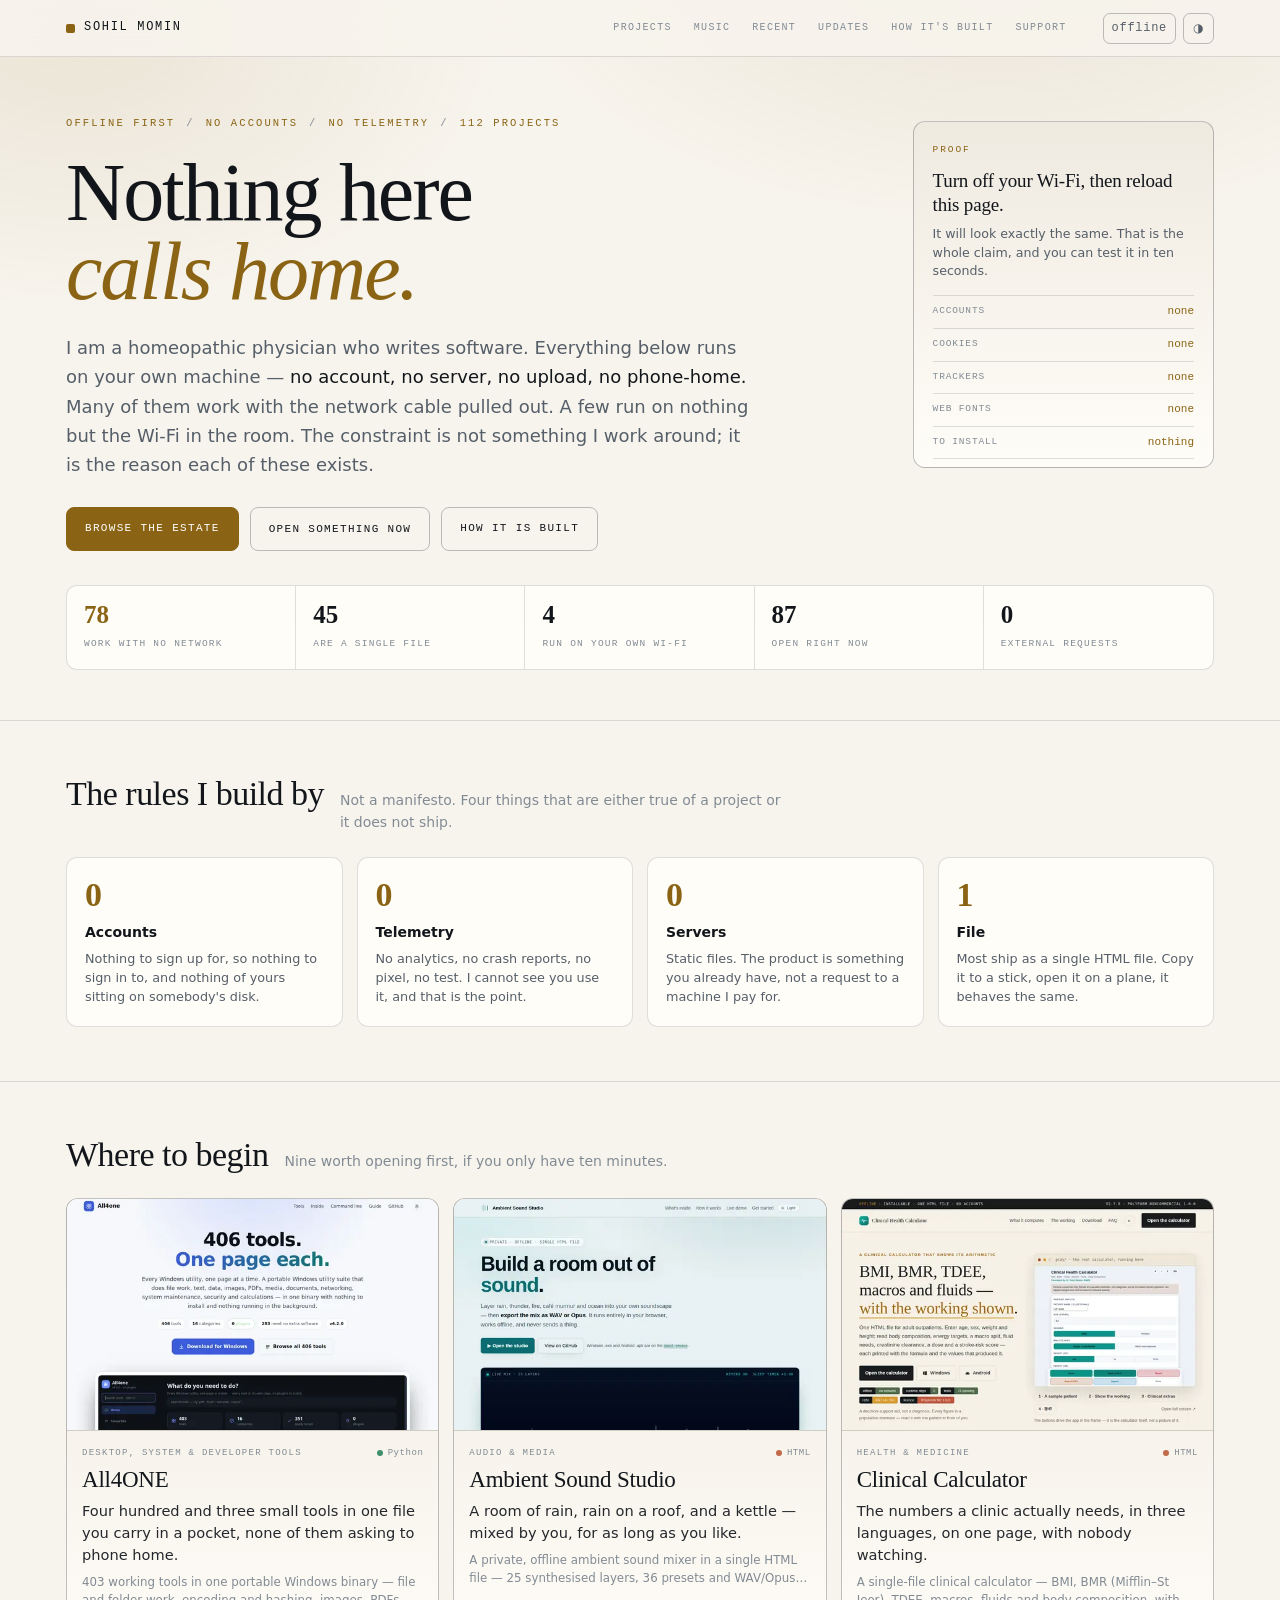
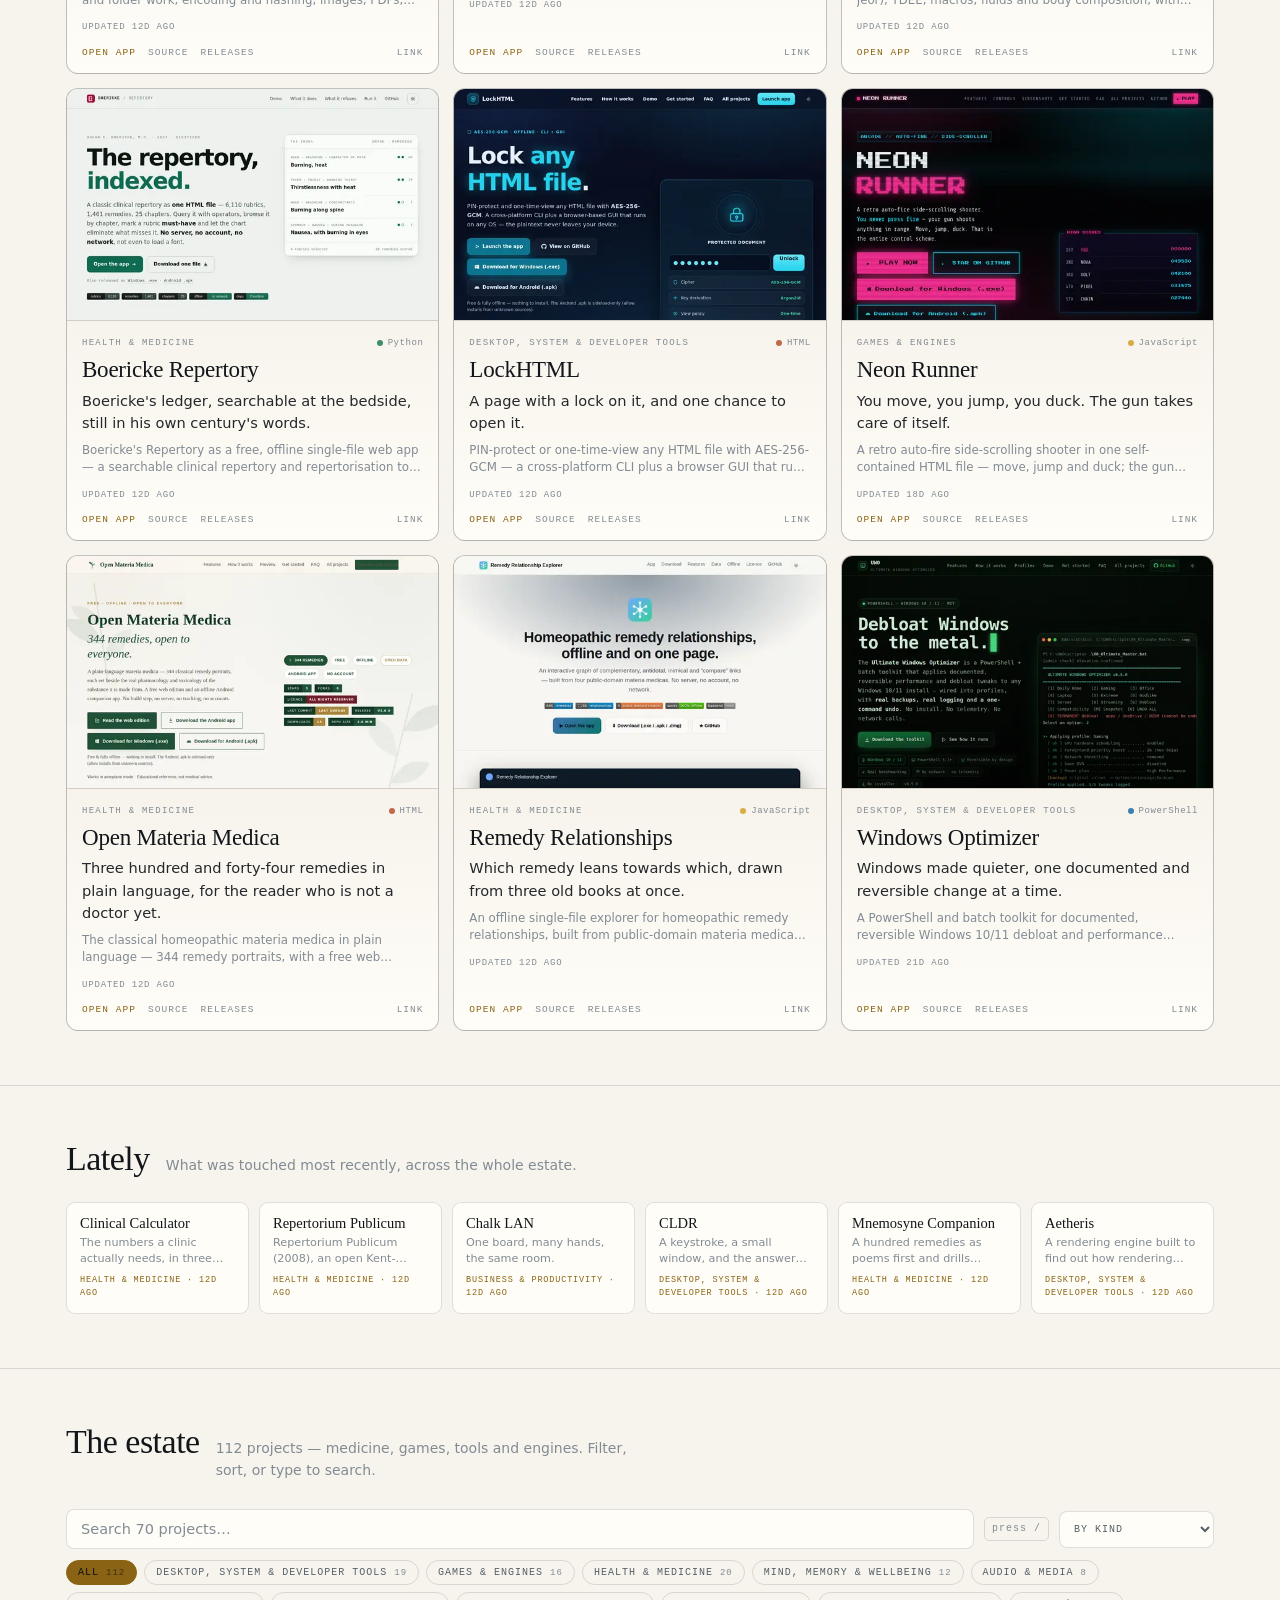
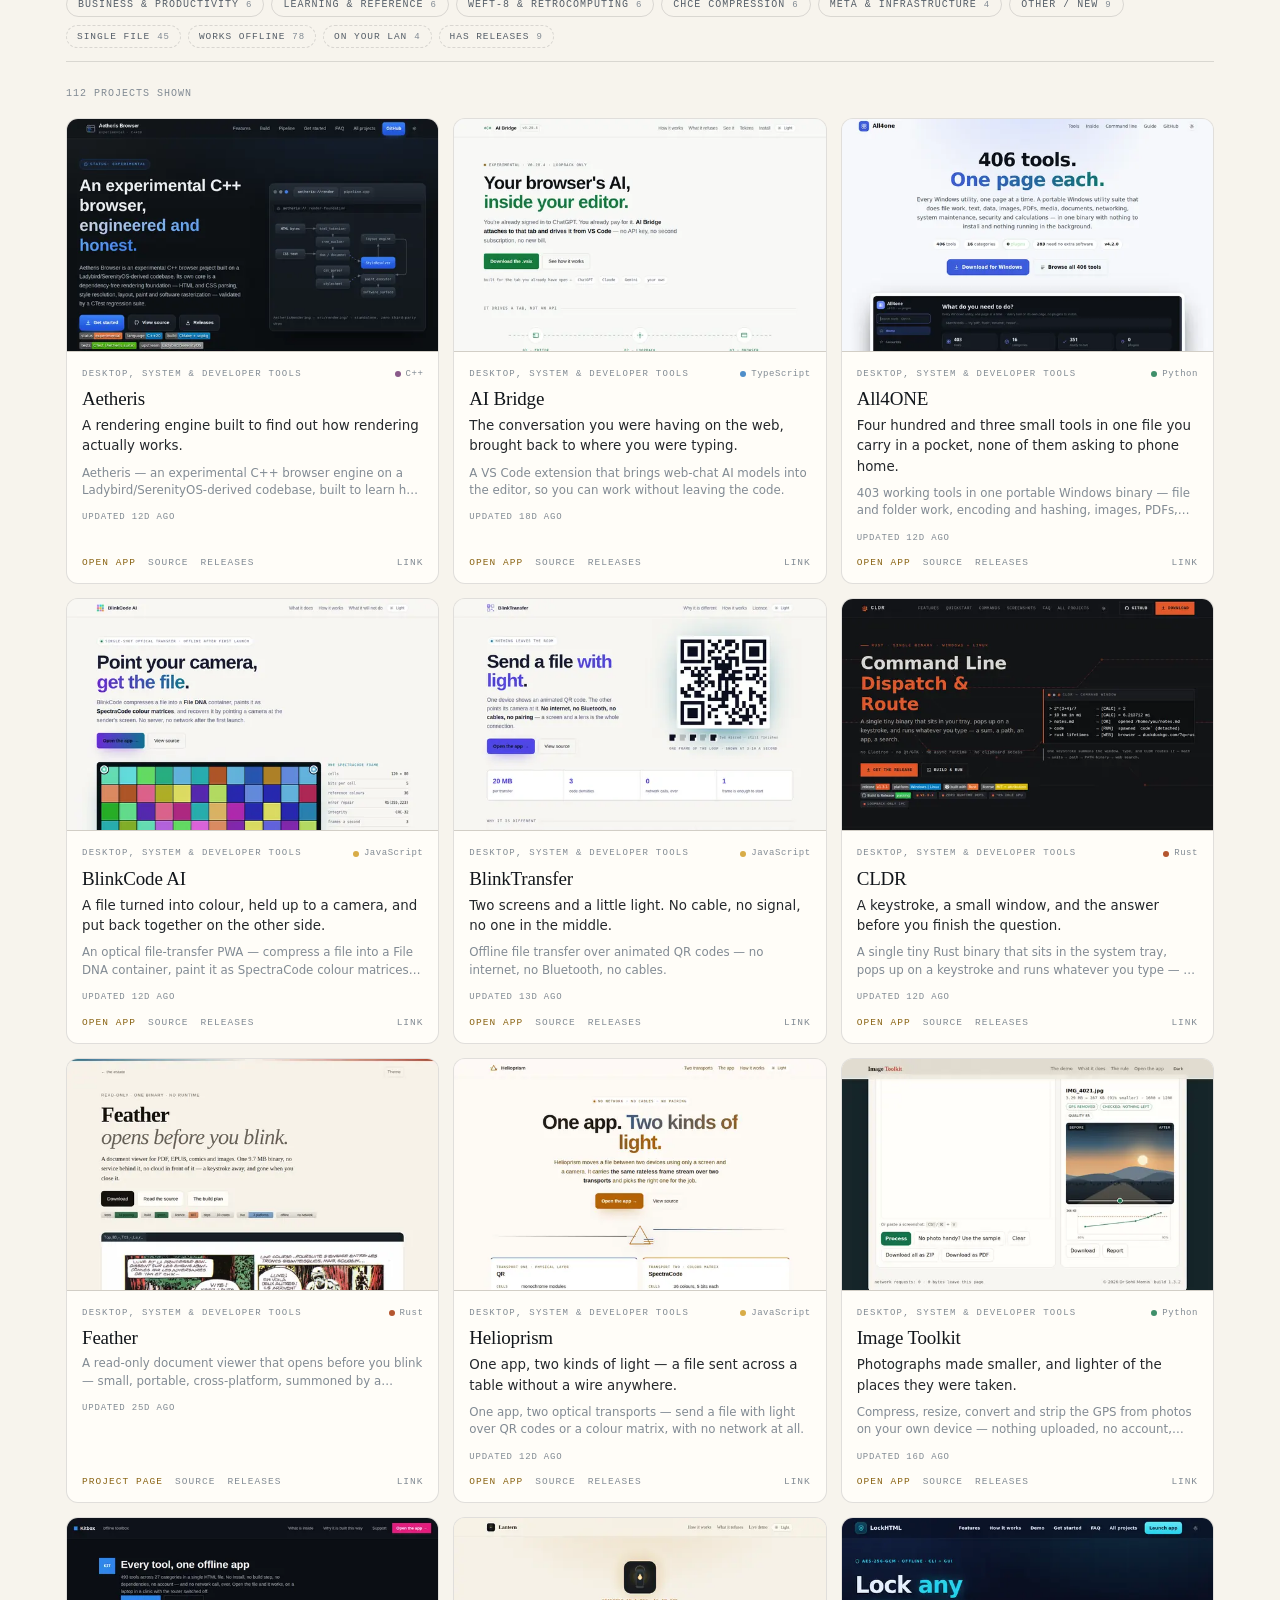
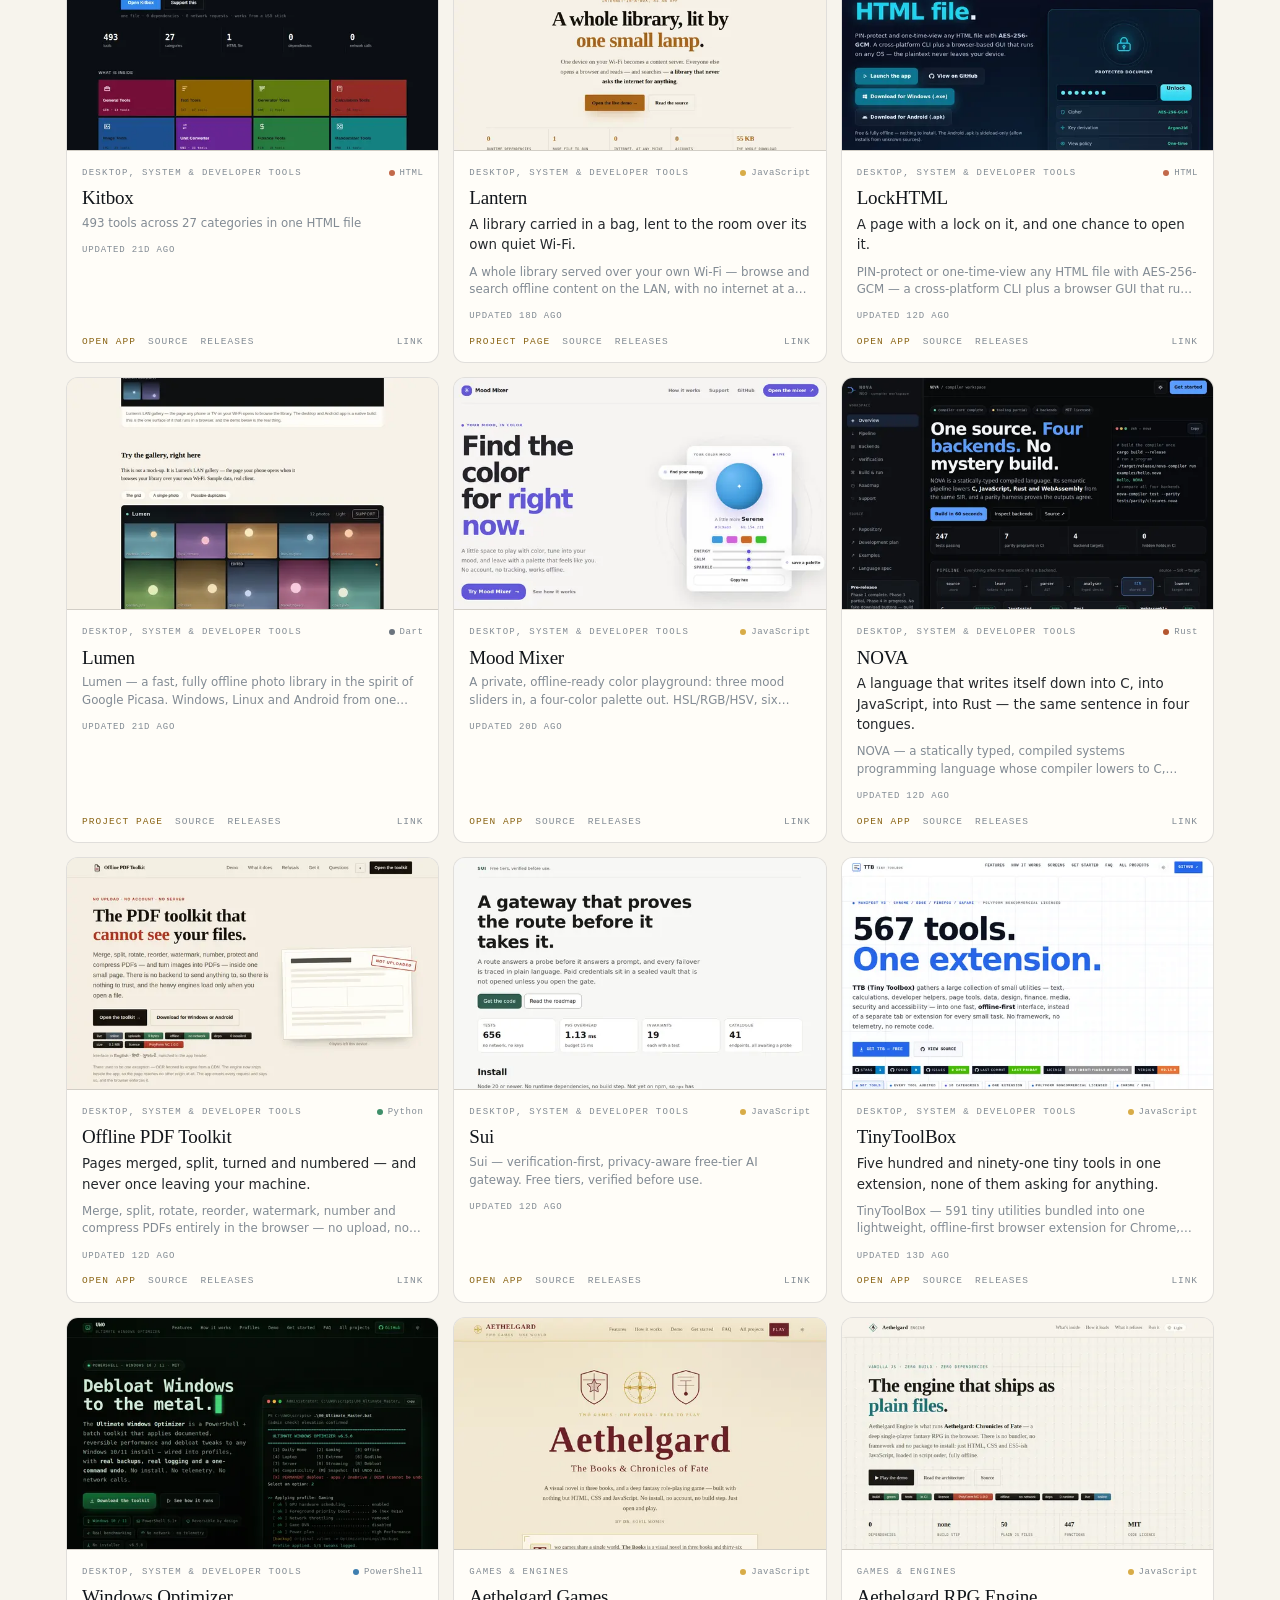
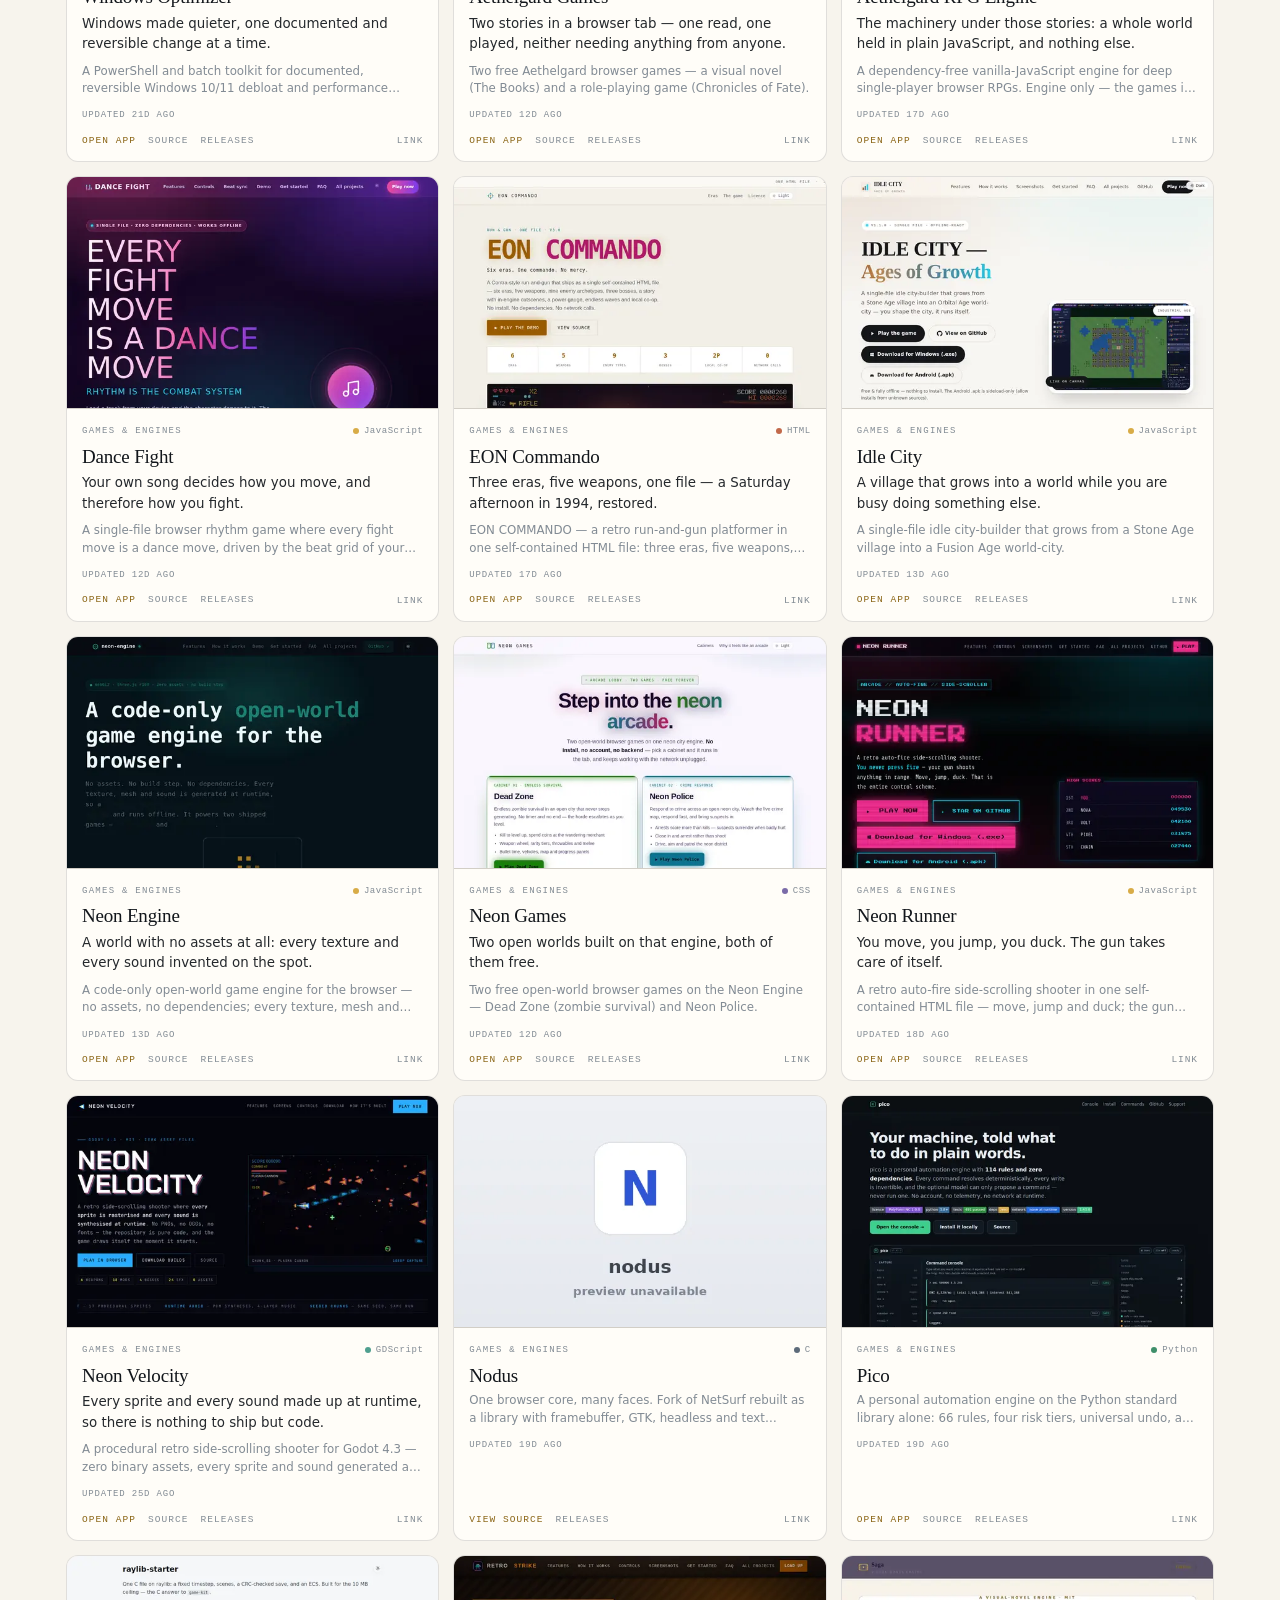
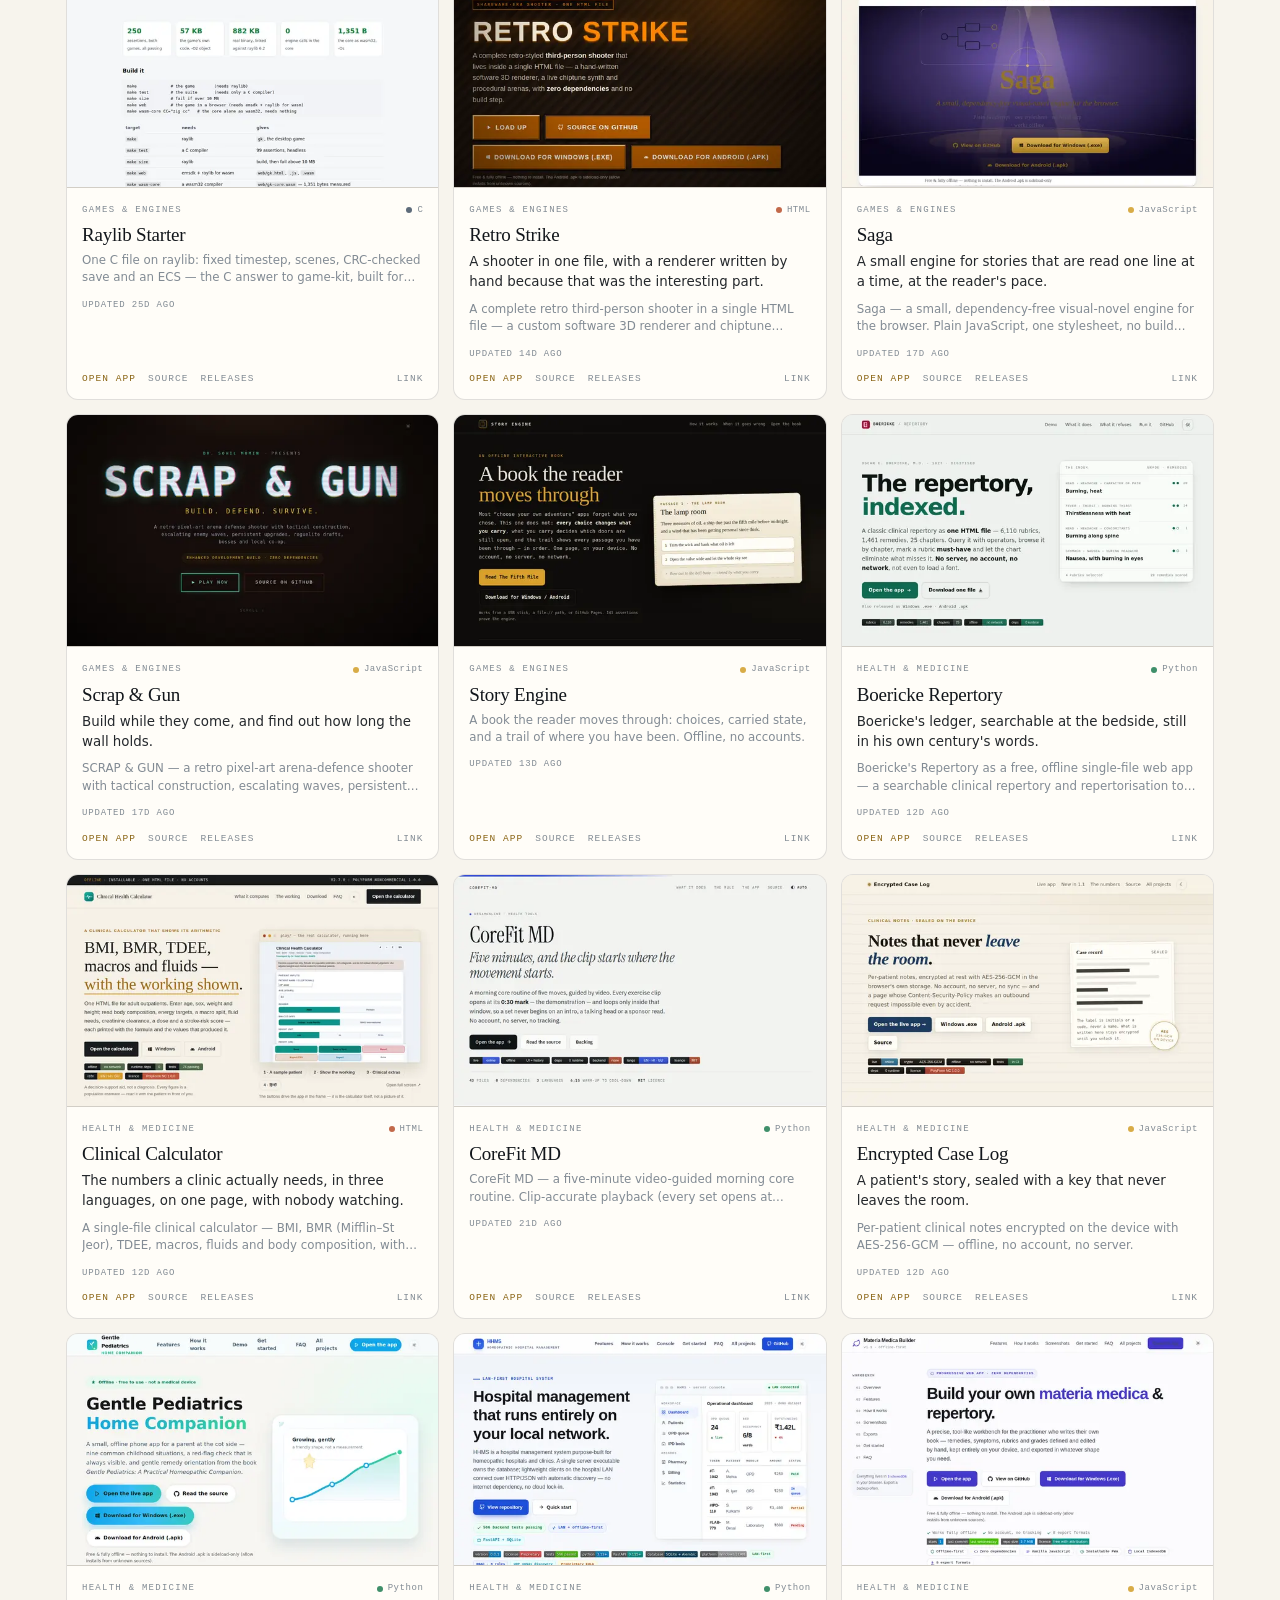
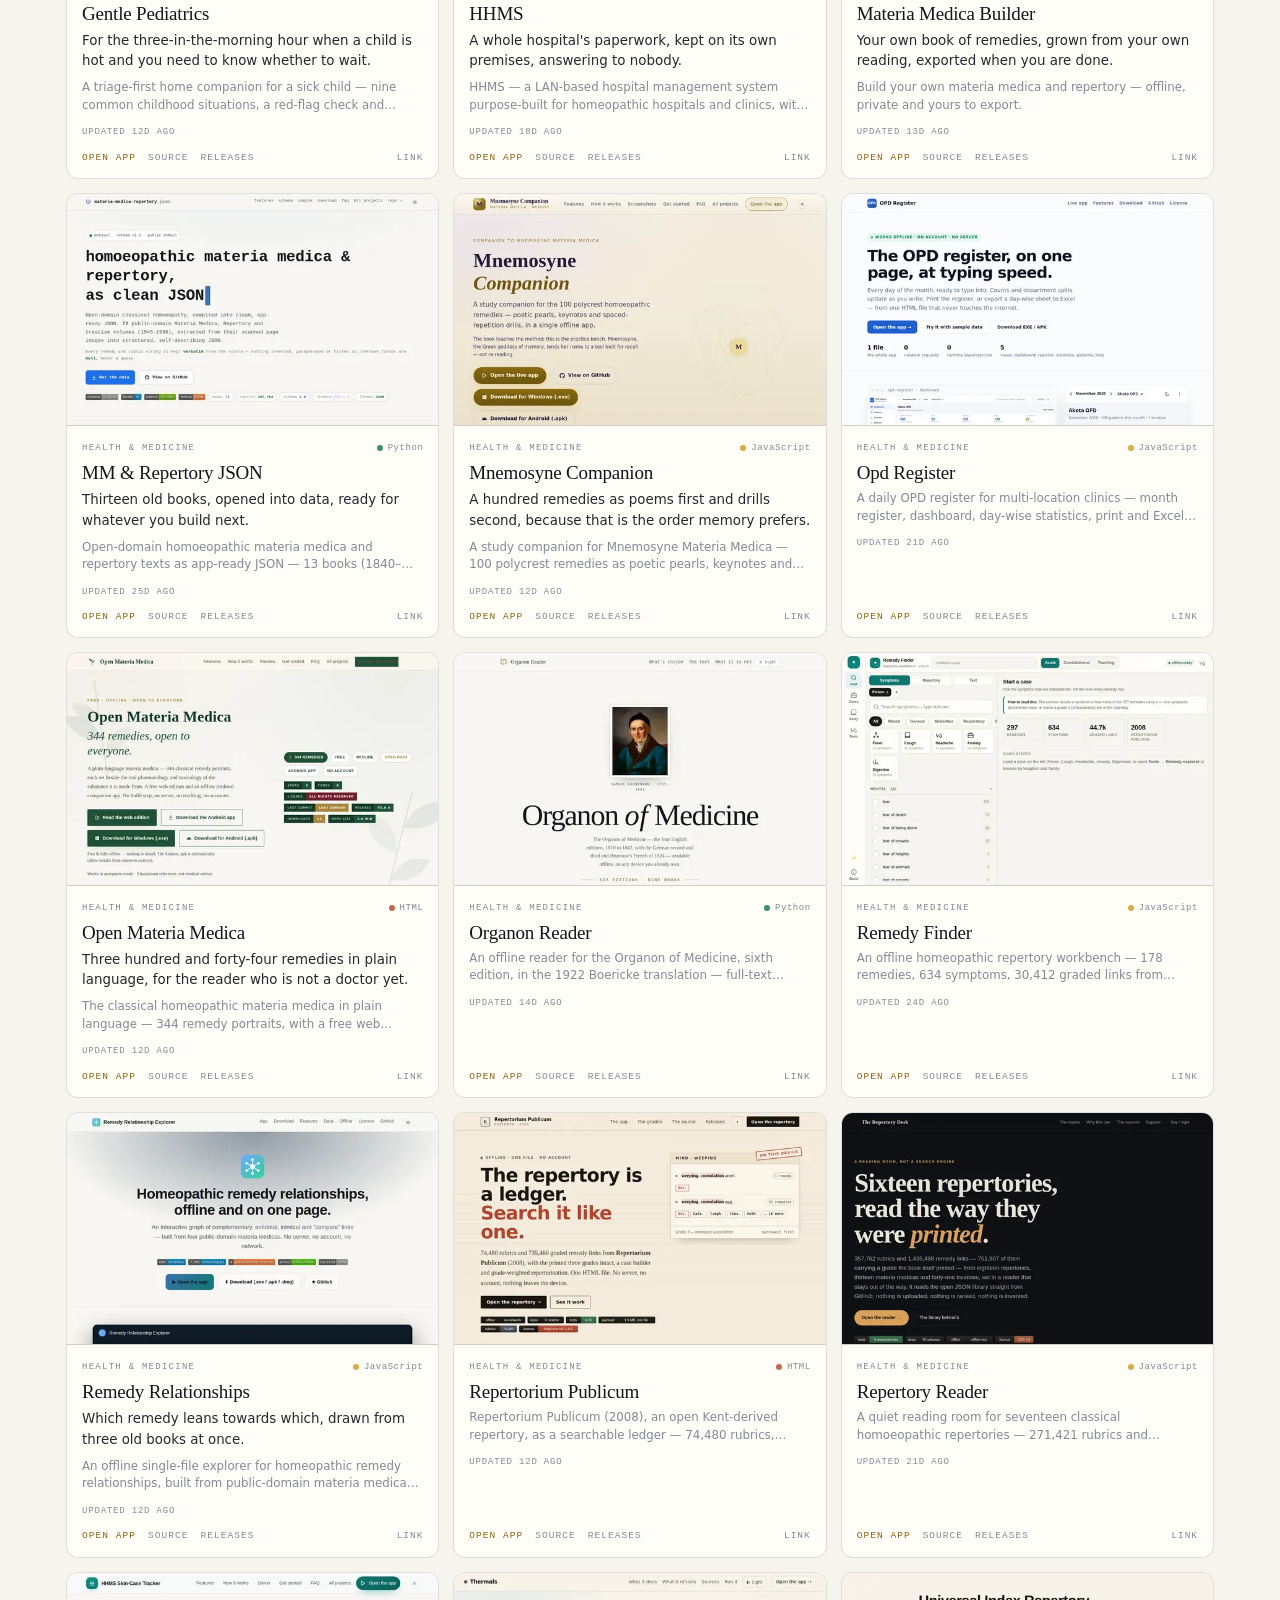
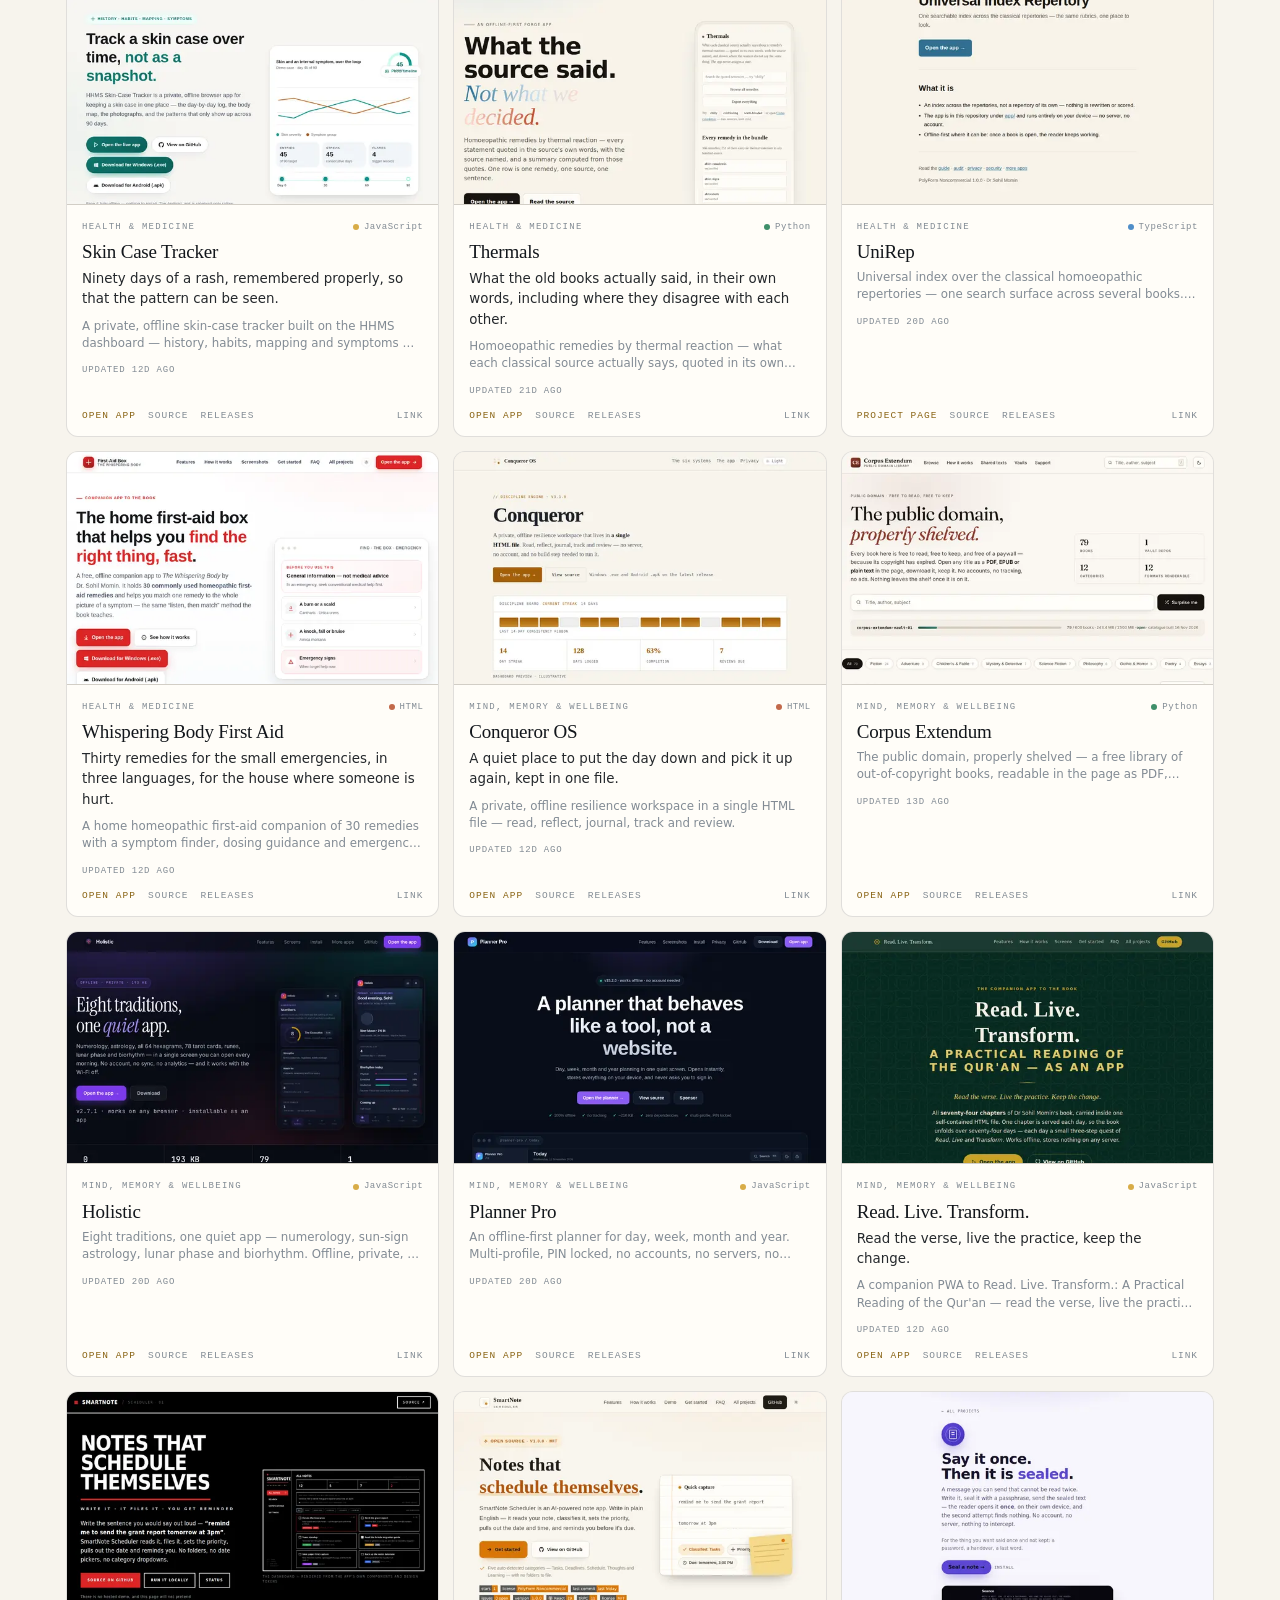
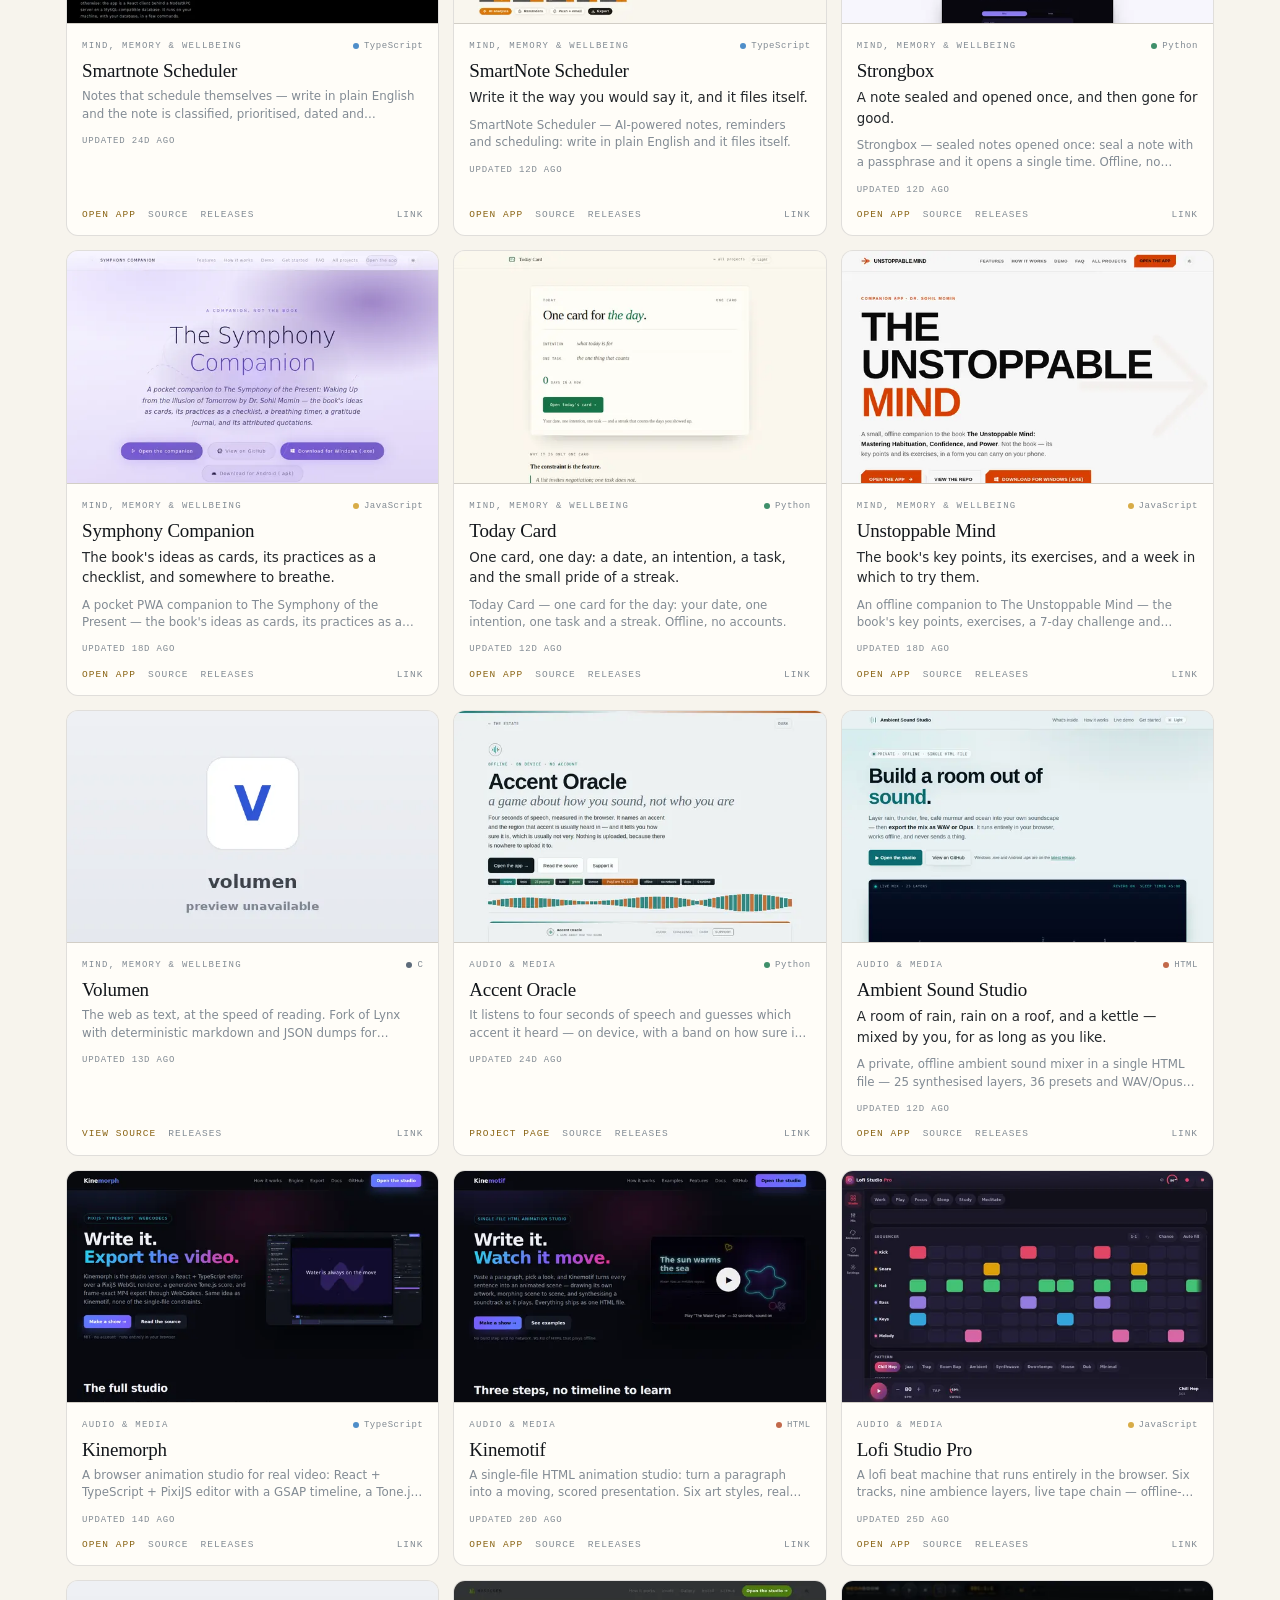
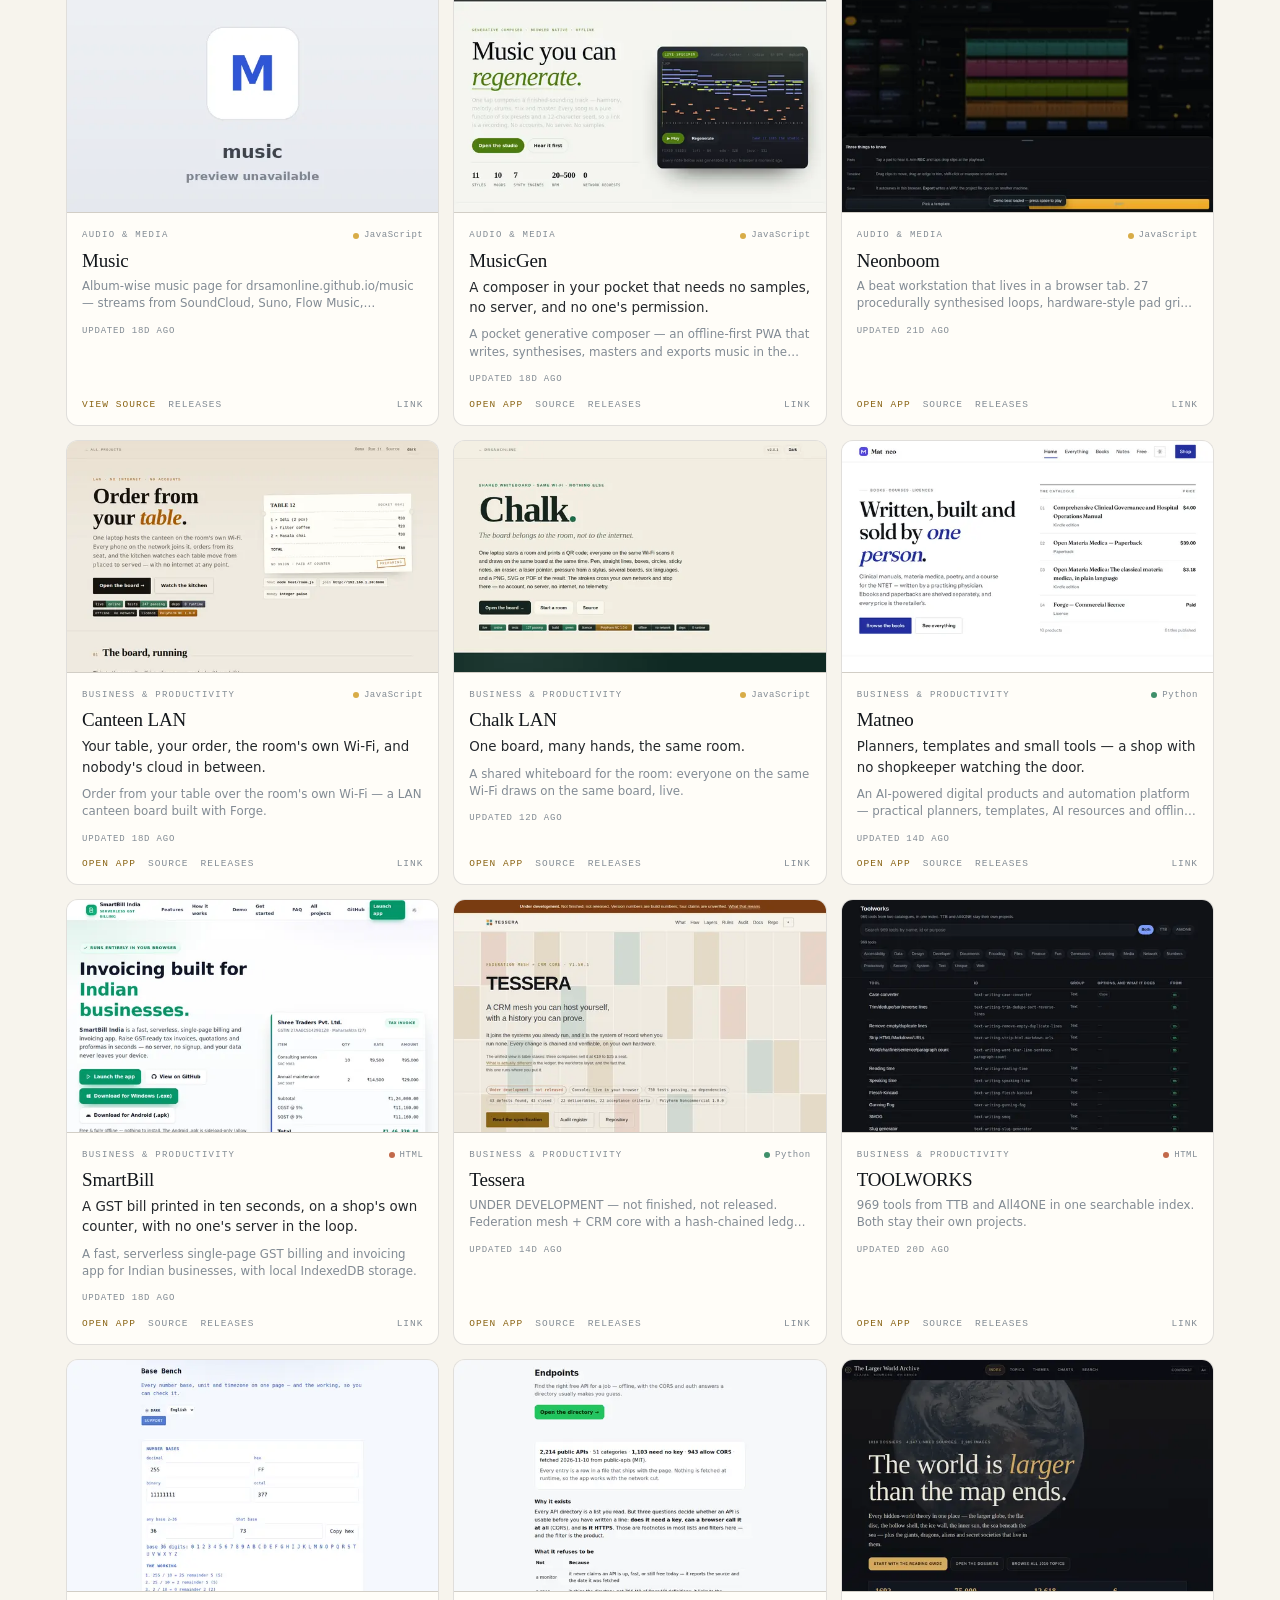
==== commit 442c0b3c: "chore: refresh hub data and screenshots" ====
--- a/index.html
+++ b/index.html
@@ -512,7 +512,7 @@
 </div>
 
 <!--REPO_SNAPSHOT_START-->
-<script id="repo-snapshot" type="application/json">[{"name":"accent-oracle","key":"accent-oracle","kit":false,"desc":"It listens to four seconds of speech and guesses which accent it heard — on device, with a band on how sure it is.","cat":"audio","catLabel":"Audio & Media","demo":false,"feat":false,"rel":false,"kicker":"","tag":"","lang":"Python","stars":1,"pushed":"2026-11-11T18:31:58Z","archived":false,"topics":["accent","confidence-band","no-telemetry","offline-first","polyform-noncommercial","single-file","speech","speech-analysis","vanilla-js","web-audio"],"hasPages":true,"landing":"https://drsamonline.github.io/accent-oracle/","source":"https://github.com/drsamonline/accent-oracle","releases":"https://github.com/drsamonline/accent-oracle/releases","shot":"assets/shots/accent-oracle.webp"},{"name":"aethelgard-games","key":"aethelgard-games","kit":false,"desc":"Two free Aethelgard browser games — a visual novel (The Books) and a role-playing game (Chronicles of Fate).","cat":"games","catLabel":"Games & Engines","demo":true,"feat":false,"rel":false,"kicker":"","tag":"","lang":"JavaScript","stars":1,"pushed":"2026-11-18T08:47:58Z","archived":false,"topics":["browser-game","games","github-pages","offline-first"],"hasPages":true,"landing":"https://drsamonline.github.io/aethelgard-games/","source":"https://github.com/drsamonline/aethelgard-games","releases":"https://github.com/drsamonline/aethelgard-games/releases","shot":"assets/shots/aethelgard-games.webp"},{"name":"aethelgard-rpg-engine","key":"aethelgard-rpg-engine","kit":false,"desc":"A dependency-free vanilla-JavaScript engine for deep single-player browser RPGs. Engine only — the games it powers live in aethelgard-games.","cat":"games","catLabel":"Games & Engines","demo":true,"feat":false,"rel":false,"kicker":"","tag":"","lang":"JavaScript","stars":1,"pushed":"2026-11-19T13:14:46Z","archived":false,"topics":["game-engine","games","javascript","vanilla-js","zero-dependency"],"hasPages":true,"landing":"https://drsamonline.github.io/aethelgard-rpg-engine/","source":"https://github.com/drsamonline/aethelgard-rpg-engine","releases":"https://github.com/drsamonline/aethelgard-rpg-engine/releases","shot":"assets/shots/aethelgard-rpg-engine.webp"},{"name":"ai-bridge","key":"ai-bridge","kit":false,"desc":"A VS Code extension that brings web-chat AI models into the editor, so you can work without leaving the code.","cat":"desktop","catLabel":"Desktop, System & Developer Tools","demo":true,"feat":false,"rel":false,"kicker":"","tag":"","lang":"TypeScript","stars":1,"pushed":"2026-11-18T08:39:08Z","archived":false,"topics":["ai","typescript","vscode-extension"],"hasPages":true,"landing":"https://drsamonline.github.io/ai-bridge/","source":"https://github.com/drsamonline/ai-bridge","releases":"https://github.com/drsamonline/ai-bridge/releases","shot":"assets/shots/ai-bridge.webp"},{"name":"All4ONE","key":"all4one","kit":false,"desc":"403 working tools in one portable Windows binary — file and folder work, encoding and hashing, images, PDFs, media, documents, network diagnostics, system maintenance, security checks and generators. No installer, no registry writes, no telemetry.","cat":"desktop","catLabel":"Desktop, System & Developer Tools","demo":true,"feat":true,"rel":true,"kicker":"Windows toolkit","tag":"403 tools · one file","lang":"Python","stars":1,"pushed":"2026-11-21T18:39:31Z","archived":false,"topics":["cli-tool","offline-tools","portable-app","productivity","tooling","windows"],"hasPages":true,"landing":"https://drsamonline.github.io/All4ONE/","source":"https://github.com/drsamonline/All4ONE","releases":"https://github.com/drsamonline/All4ONE/releases","shot":"assets/shots/All4ONE.webp"},{"name":"ambient-sound-studio","key":"ambient-sound-studio","kit":false,"desc":"A private, offline ambient sound mixer in a single HTML file — 25 synthesised layers, 36 presets and WAV/Opus export.","cat":"audio","catLabel":"Audio & Media","demo":true,"feat":true,"rel":true,"kicker":"","tag":"","lang":"HTML","stars":1,"pushed":"2026-11-18T08:37:54Z","archived":false,"topics":["ambient","music","no-tracking","offline-first","pwa","single-file"],"hasPages":true,"landing":"https://drsamonline.github.io/ambient-sound-studio/","source":"https://github.com/drsamonline/ambient-sound-studio","releases":"https://github.com/drsamonline/ambient-sound-studio/releases","shot":"assets/shots/ambient-sound-studio.webp"},{"name":"app-clip-loom","key":"app-clip-loom","kit":false,"desc":"Clip Loom — clipboard programs you can read: strip tracking, tidy text, keep what matters. Weft-8 on the Loom.","cat":"weft","catLabel":"Weft-8 & Retrocomputing","demo":true,"feat":false,"rel":false,"kicker":"","tag":"","lang":"Python","stars":1,"pushed":"2026-11-21T15:52:53Z","archived":false,"topics":["clipboard","offline-first","productivity","single-file","weft-8"],"hasPages":true,"landing":"https://drsamonline.github.io/app-clip-loom/","source":"https://github.com/drsamonline/app-clip-loom","releases":"https://github.com/drsamonline/app-clip-loom/releases","shot":"assets/shots/app-clip-loom.webp"},{"name":"app-companion-forge","key":"app-companion-forge","kit":false,"desc":"Forge tooling, not a product app — an offline pocket console for the Forge system.","cat":"infra","catLabel":"Meta & Infrastructure","demo":false,"feat":false,"rel":false,"kicker":"","tag":"","lang":"Python","stars":1,"pushed":"2026-11-18T08:35:20Z","archived":false,"topics":["offline-first","productivity","single-file","tooling"],"hasPages":true,"landing":"https://drsamonline.github.io/app-companion-forge/","source":"https://github.com/drsamonline/app-companion-forge","releases":"https://github.com/drsamonline/app-companion-forge/releases","shot":"assets/shots/app-companion-forge.webp"},{"name":"app-encrypted-case-log","key":"app-encrypted-case-log","kit":false,"desc":"Per-patient clinical notes encrypted on the device with AES-256-GCM — offline, no account, no server.","cat":"health","catLabel":"Health & Medicine","demo":true,"feat":false,"rel":false,"kicker":"","tag":"","lang":"JavaScript","stars":1,"pushed":"2026-11-18T13:47:00Z","archived":false,"topics":["clinical","encryption","offline-first","privacy","pwa"],"hasPages":true,"landing":"https://drsamonline.github.io/app-encrypted-case-log/","source":"https://github.com/drsamonline/app-encrypted-case-log","releases":"https://github.com/drsamonline/app-encrypted-case-log/releases","shot":"assets/shots/app-encrypted-case-log.webp"},{"name":"app-endpoints","key":"app-endpoints","kit":false,"desc":"Endpoints — find the right free API for a job: an offline directory of 2,214 public APIs, filterable by auth, CORS and HTTPS. No account, no server, no network at runtime.","cat":"learning","catLabel":"Learning & Reference","demo":true,"feat":false,"rel":false,"kicker":"","tag":"","lang":"JavaScript","stars":1,"pushed":"2026-11-12T06:46:22Z","archived":false,"topics":["api","cors","developer-tools","directory","no-telemetry","offline-first","single-file"],"hasPages":true,"landing":"https://drsamonline.github.io/app-endpoints/","source":"https://github.com/drsamonline/app-endpoints","releases":"https://github.com/drsamonline/app-endpoints/releases","shot":"assets/shots/app-endpoints.webp"},{"name":"app-image-toolkit","key":"app-image-toolkit","kit":false,"desc":"Compress, resize, convert and strip the GPS from photos on your own device — nothing uploaded, no account, works offline.","cat":"desktop","catLabel":"Desktop, System & Developer Tools","demo":true,"feat":false,"rel":false,"kicker":"","tag":"","lang":"Python","stars":1,"pushed":"2026-11-20T06:54:42Z","archived":false,"topics":["app","github-pages","image-processing","no-tracking","offline-first","privacy-first","zero-dependency"],"hasPages":true,"landing":"https://drsamonline.github.io/app-image-toolkit/","source":"https://github.com/drsamonline/app-image-toolkit","releases":"https://github.com/drsamonline/app-image-toolkit/releases","shot":"assets/shots/app-image-toolkit.webp"},{"name":"app-jacquard","key":"app-jacquard","kit":false,"desc":"Jacquard — the loom you program: a Weft-8 8-bit assembler and VM with the device's sensors as memory-mapped peripherals.","cat":"weft","catLabel":"Weft-8 & Retrocomputing","demo":false,"feat":false,"rel":false,"kicker":"","tag":"","lang":"JavaScript","stars":1,"pushed":"2026-11-20T12:54:45Z","archived":false,"topics":["8-bit","assembler","jacquard","learning","offline-first","single-page","virtual-machine","web-app","weft-8","zero-dependency"],"hasPages":true,"landing":"https://drsamonline.github.io/app-jacquard/","source":"https://github.com/drsamonline/app-jacquard","releases":"https://github.com/drsamonline/app-jacquard/releases","shot":"assets/shots/app-jacquard.webp"},{"name":"app-lantern","key":"app-lantern","kit":false,"desc":"A whole library served over your own Wi-Fi — browse and search offline content on the LAN, with no internet at any point.","cat":"desktop","catLabel":"Desktop, System & Developer Tools","demo":false,"feat":false,"rel":false,"kicker":"","tag":"","lang":"JavaScript","stars":1,"pushed":"2026-11-18T08:39:23Z","archived":false,"topics":["content-server","full-text-search","internet-in-a-box","lan","nodejs","offline-first","zero-dependency"],"hasPages":true,"landing":"https://drsamonline.github.io/app-lantern/","source":"https://github.com/drsamonline/app-lantern","releases":"https://github.com/drsamonline/app-lantern/releases","shot":"assets/shots/app-lantern.webp"},{"name":"app-opd-register","key":"app-opd-register","kit":false,"desc":"A daily OPD register for multi-location clinics — month register, dashboard, day-wise statistics, print and Excel. Offline, no account, no server.","cat":"health","catLabel":"Health & Medicine","demo":true,"feat":false,"rel":false,"kicker":"","tag":"","lang":"JavaScript","stars":1,"pushed":"2026-11-15T10:30:59Z","archived":false,"topics":["clinical","hospital","india","javascript","medical-records","offline-first","opd","pwa","single-file","vanilla-js","zero-dependency"],"hasPages":true,"landing":"https://drsamonline.github.io/app-opd-register/","source":"https://github.com/drsamonline/app-opd-register","releases":"https://github.com/drsamonline/app-opd-register/releases","shot":"assets/shots/app-opd-register.webp"},{"name":"app-organon-reader","key":"app-organon-reader","kit":false,"desc":"An offline reader for the Organon of Medicine, sixth edition, in the 1922 Boericke translation — full-text search, bookmarks and notes, no network.","cat":"health","catLabel":"Health & Medicine","demo":true,"feat":false,"rel":false,"kicker":"","tag":"","lang":"Python","stars":1,"pushed":"2026-11-22T12:45:28Z","archived":false,"topics":["homeopathy","no-tracking","offline-first","organon","pwa","reader","single-file"],"hasPages":true,"landing":"https://drsamonline.github.io/app-organon-reader/","source":"https://github.com/drsamonline/app-organon-reader","releases":"https://github.com/drsamonline/app-organon-reader/releases","shot":"assets/shots/app-organon-reader.webp"},{"name":"app-panchang","key":"app-panchang","kit":false,"desc":"A daily Indian almanac — tithi, nakshatra, yoga, karana, rahu-kaal and muhurat, computed offline.","cat":"learning","catLabel":"Learning & Reference","demo":true,"feat":false,"rel":false,"kicker":"","tag":"","lang":"JavaScript","stars":1,"pushed":"2026-11-18T09:02:10Z","archived":false,"topics":["india","offline-first","panchang","pwa","single-file"],"hasPages":true,"landing":"https://drsamonline.github.io/app-panchang/","source":"https://github.com/drsamonline/app-panchang","releases":"https://github.com/drsamonline/app-panchang/releases","shot":"assets/shots/app-panchang.webp"},{"name":"app-poets-studio","key":"app-poets-studio","kit":false,"desc":"Rhyme, metre and fixed forms, fully offline — a poetry workshop that measures what you wrote, with 124,085 words bundled.","cat":"learning","catLabel":"Learning & Reference","demo":true,"feat":false,"rel":false,"kicker":"","tag":"","lang":"JavaScript","stars":2,"pushed":"2026-11-18T08:52:06Z","archived":false,"topics":["creative-writing","javascript","metre","no-tracking","offline-first","poetry","pwa","rhyme","single-file","vanilla-js","writing"],"hasPages":true,"landing":"https://drsamonline.github.io/app-poets-studio/","source":"https://github.com/drsamonline/app-poets-studio","releases":"https://github.com/drsamonline/app-poets-studio/releases","shot":"assets/shots/app-poets-studio.webp"},{"name":"app-story-engine","key":"app-story-engine","kit":false,"desc":"A book the reader moves through: choices, carried state, and a trail of where you have been. Offline, no accounts.","cat":"games","catLabel":"Games & Engines","demo":true,"feat":false,"rel":false,"kicker":"","tag":"","lang":"JavaScript","stars":1,"pushed":"2026-11-23T09:56:53Z","archived":false,"topics":["github-pages","interactive-fiction","no-account","offline-first","single-file","story-engine"],"hasPages":true,"landing":"https://drsamonline.github.io/app-story-engine/","source":"https://github.com/drsamonline/app-story-engine","releases":"https://github.com/drsamonline/app-story-engine/releases","shot":"assets/shots/app-story-engine.webp"},{"name":"app-thermals","key":"app-thermals","kit":false,"desc":"Homoeopathic remedies by thermal reaction — what each classical source actually says, quoted in its own words with the source named, and where the sources do not say the same thing. Offline, no accounts.","cat":"health","catLabel":"Health & Medicine","demo":true,"feat":false,"rel":false,"kicker":"","tag":"","lang":"Python","stars":1,"pushed":"2026-11-15T07:41:42Z","archived":false,"topics":["homeopathy","materia-medica","offline-first","pwa","static-site","thermal-reaction","zero-dependency"],"hasPages":true,"landing":"https://drsamonline.github.io/app-thermals/","source":"https://github.com/drsamonline/app-thermals","releases":"https://github.com/drsamonline/app-thermals/releases","shot":"assets/shots/app-thermals.webp"},{"name":"app-weft-puzzles","key":"app-weft-puzzles","kit":false,"desc":"Weft Puzzles — small programming puzzles you solve in Weft-8 assembly, on the machine from Jacquard.","cat":"weft","catLabel":"Weft-8 & Retrocomputing","demo":false,"feat":false,"rel":false,"kicker":"","tag":"","lang":"JavaScript","stars":1,"pushed":"2026-11-21T18:12:53Z","archived":false,"topics":["assembly","education","puzzle","retrocomputing"],"hasPages":true,"landing":"https://drsamonline.github.io/app-weft-puzzles/","source":"https://github.com/drsamonline/app-weft-puzzles","releases":"https://github.com/drsamonline/app-weft-puzzles/releases","shot":"assets/shots/app-weft-puzzles.webp"},{"name":"art-kit","key":"art-kit","kit":true,"desc":"The art primitives Forge was missing: an indexed palette, a pixel canvas, draw ops, a delta undo stack, dithering, median-cut quantisation and sprite sheets.","cat":"kits","catLabel":"Libraries & Kits","demo":false,"feat":false,"rel":false,"kicker":"","tag":"","lang":"JavaScript","stars":1,"pushed":"2026-11-22T13:43:32Z","archived":false,"topics":["canvas","dithering","generative","isometric","javascript","offline-first","palette","pixel-art","quantisation","single-file","sprite-sheet","vanilla-js","zero-dependency"],"hasPages":true,"landing":"https://drsamonline.github.io/art-kit/","source":"https://github.com/drsamonline/art-kit","releases":"https://github.com/drsamonline/art-kit/releases","shot":"assets/shots/art-kit.webp"},{"name":"astro-kit","key":"astro-kit","kit":true,"desc":"The shared astronomy core: sun and moon longitude (Meeus), ayanamsa, sunrise/sunset, and tithi, nakshatra, yoga and karana.","cat":"kits","catLabel":"Libraries & Kits","demo":false,"feat":false,"rel":false,"kicker":"","tag":"","lang":"JavaScript","stars":1,"pushed":"2026-11-15T16:34:20Z","archived":false,"topics":["astronomy","india","kit","zero-dependency"],"hasPages":true,"landing":"https://drsamonline.github.io/astro-kit/","source":"https://github.com/drsamonline/astro-kit","releases":"https://github.com/drsamonline/astro-kit/releases","shot":"assets/shots/astro-kit.webp"},{"name":"audio-kit","key":"audio-kit","kit":true,"desc":"Synthesis, theory, patterns and notation for offline apps: ADSR envelopes, oscillator voices, filters, scales, chords, a pattern sequencer and staff layout.","cat":"kits","catLabel":"Libraries & Kits","demo":false,"feat":false,"rel":false,"kicker":"","tag":"","lang":"JavaScript","stars":1,"pushed":"2026-11-22T13:39:05Z","archived":false,"topics":["adsr","audio","javascript","music-theory","notation","offline-first","sequencer","single-file","sonification","synthesis","vanilla-js","webaudio","zero-dependency"],"hasPages":true,"landing":"https://drsamonline.github.io/audio-kit/","source":"https://github.com/drsamonline/audio-kit","releases":"https://github.com/drsamonline/audio-kit/releases","shot":"assets/shots/audio-kit.webp"},{"name":"audit","key":"audit","kit":false,"desc":"The change log for the drsamonline fleet: what was measured, what was fixed, and the evidence.","cat":"infra","catLabel":"Meta & Infrastructure","demo":false,"feat":false,"rel":false,"kicker":"","tag":"","lang":"Python","stars":1,"pushed":"2026-11-23T13:34:05Z","archived":false,"topics":["changelog","devops","github-actions","tooling"],"hasPages":true,"landing":"https://drsamonline.github.io/audit/","source":"https://github.com/drsamonline/audit","releases":"https://github.com/drsamonline/audit/releases","shot":"assets/shots/audit.webp"},{"name":"base-bench","key":"base-bench","kit":false,"desc":"Every number base, unit and timezone on one page, with the working shown — offline, no accounts.","cat":"learning","catLabel":"Learning & Reference","demo":true,"feat":false,"rel":false,"kicker":"","tag":"","lang":"JavaScript","stars":1,"pushed":"2026-11-18T08:38:26Z","archived":false,"topics":["calculator","conversion","offline-first","single-file","units"],"hasPages":true,"landing":"https://drsamonline.github.io/base-bench/play/","source":"https://github.com/drsamonline/base-bench","releases":"https://github.com/drsamonline/base-bench/releases","shot":"assets/shots/base-bench.webp"},{"name":"blinkcode-ai","key":"blinkcode-ai","kit":false,"desc":"An optical file-transfer PWA — compress a file into a File DNA container, paint it as SpectraCode colour matrices and recover it with a camera.","cat":"desktop","catLabel":"Desktop, System & Developer Tools","demo":true,"feat":false,"rel":false,"kicker":"","tag":"","lang":"JavaScript","stars":1,"pushed":"2026-11-18T08:38:15Z","archived":false,"topics":["compression","offline-first","pwa","single-file","transfer"],"hasPages":true,"landing":"https://drsamonline.github.io/blinkcode-ai/","source":"https://github.com/drsamonline/blinkcode-ai","releases":"https://github.com/drsamonline/blinkcode-ai/releases","shot":"assets/shots/blinkcode-ai.webp"},{"name":"BLINKTRANSFER","key":"blinktransfer","kit":false,"desc":"Offline file transfer over animated QR codes — no internet, no Bluetooth, no cables.","cat":"desktop","catLabel":"Desktop, System & Developer Tools","demo":true,"feat":false,"rel":false,"kicker":"","tag":"","lang":"JavaScript","stars":1,"pushed":"2026-11-18T08:36:01Z","archived":false,"topics":["file-transfer","offline-first","single-file","transfer"],"hasPages":true,"landing":"https://drsamonline.github.io/BLINKTRANSFER/","source":"https://github.com/drsamonline/BLINKTRANSFER","releases":"https://github.com/drsamonline/BLINKTRANSFER/releases","shot":"assets/shots/BLINKTRANSFER.webp"},{"name":"bmi-bmr-tdee-macros-fluid-calculator","key":"bmi-bmr-tdee-macros-fluid-calculator","kit":false,"desc":"A single-file clinical calculator — BMI, BMR (Mifflin–St Jeor), TDEE, macros, fluids and body composition, with Indian and WHO cut-offs in English, Hindi and Gujarati.","cat":"health","catLabel":"Health & Medicine","demo":true,"feat":true,"rel":true,"kicker":"","tag":"","lang":"HTML","stars":1,"pushed":"2026-11-18T08:36:22Z","archived":false,"topics":["calculator","clinical","health","nutrition","offline-first","single-file"],"hasPages":true,"landing":"https://drsamonline.github.io/bmi-bmr-tdee-macros-fluid-calculator/","source":"https://github.com/drsamonline/bmi-bmr-tdee-macros-fluid-calculator","releases":"https://github.com/drsamonline/bmi-bmr-tdee-macros-fluid-calculator/releases","shot":"assets/shots/bmi-bmr-tdee-macros-fluid-calculator.webp"},{"name":"boericke-repertory","key":"boericke-repertory","kit":false,"desc":"Boericke's Repertory as a free, offline single-file web app — a searchable clinical repertory and repertorisation tool, after Oscar E. Boericke, M.D. (1927).","cat":"health","catLabel":"Health & Medicine","demo":true,"feat":true,"rel":false,"kicker":"","tag":"","lang":"Python","stars":1,"pushed":"2026-11-18T08:38:10Z","archived":false,"topics":["homeopathy","materia-medica","offline-first","repertory","single-file"],"hasPages":true,"landing":"https://drsamonline.github.io/boericke-repertory/","source":"https://github.com/drsamonline/boericke-repertory","releases":"https://github.com/drsamonline/boericke-repertory/releases","shot":"assets/shots/boericke-repertory.webp"},{"name":"book-kit","key":"book-kit","kit":true,"desc":"The companion-app-from-a-book pattern: chapters, key points, practices, flashcards, search and reading progress.","cat":"kits","catLabel":"Libraries & Kits","demo":false,"feat":false,"rel":false,"kicker":"","tag":"","lang":"JavaScript","stars":1,"pushed":"2026-11-11T14:59:10Z","archived":false,"topics":["education","kit","reading","zero-dependency"],"hasPages":true,"landing":"https://drsamonline.github.io/book-kit/","source":"https://github.com/drsamonline/book-kit","releases":"https://github.com/drsamonline/book-kit/releases","shot":"assets/shots/book-kit.webp"},{"name":"canteen-lan","key":"canteen-lan","kit":false,"desc":"Order from your table over the room's own Wi-Fi — a LAN canteen board built with Forge.","cat":"business","catLabel":"Business & Productivity","demo":true,"feat":false,"rel":false,"kicker":"","tag":"","lang":"JavaScript","stars":1,"pushed":"2026-11-18T08:54:50Z","archived":false,"topics":["lan","offline-first","restaurant","single-file"],"hasPages":true,"landing":"https://drsamonline.github.io/canteen-lan/","source":"https://github.com/drsamonline/canteen-lan","releases":"https://github.com/drsamonline/canteen-lan/releases","shot":"assets/shots/canteen-lan.webp"},{"name":"case-kit","key":"case-kit","kit":true,"desc":"Clinical case tracking: sections, dated symptoms, follow-ups, a timeline and a summary.","cat":"kits","catLabel":"Libraries & Kits","demo":false,"feat":false,"rel":false,"kicker":"","tag":"","lang":"JavaScript","stars":1,"pushed":"2026-11-11T14:59:28Z","archived":false,"topics":["case-management","clinical","kit","zero-dependency"],"hasPages":true,"landing":"https://drsamonline.github.io/case-kit/","source":"https://github.com/drsamonline/case-kit","releases":"https://github.com/drsamonline/case-kit/releases","shot":"assets/shots/case-kit.webp"},{"name":"chalk-lan","key":"chalk-lan","kit":false,"desc":"A shared whiteboard for the room: everyone on the same Wi-Fi draws on the same board, live.","cat":"business","catLabel":"Business & Productivity","demo":true,"feat":false,"rel":false,"kicker":"","tag":"","lang":"JavaScript","stars":1,"pushed":"2026-11-18T08:36:26Z","archived":false,"topics":["collaboration","lan","offline-first","whiteboard"],"hasPages":true,"landing":"https://drsamonline.github.io/chalk-lan/","source":"https://github.com/drsamonline/chalk-lan","releases":"https://github.com/drsamonline/chalk-lan/releases","shot":"assets/shots/chalk-lan.webp"},{"name":"CLDR","key":"cldr","kit":false,"desc":"A single tiny Rust binary that sits in the system tray, pops up on a keystroke and runs whatever you type — a sum, a path, an app or a search.","cat":"desktop","catLabel":"Desktop, System & Developer Tools","demo":true,"feat":false,"rel":true,"kicker":"","tag":"","lang":"Rust","stars":1,"pushed":"2026-11-18T08:36:38Z","archived":false,"topics":["cli","launcher","productivity","rust","zero-dependency"],"hasPages":true,"landing":"https://drsamonline.github.io/CLDR/","source":"https://github.com/drsamonline/CLDR","releases":"https://github.com/drsamonline/CLDR/releases","shot":"assets/shots/CLDR.webp"},{"name":"Cobble","key":"cobble","kit":false,"desc":"To cobble is to make a thing from whatever is at hand; a cobble is the stone underfoot on a street laid one stone at a time. Both halves are the app — a city assembled from scraps of noticing, built by accumulation. A city made of small things, with \"your life, taking shape\"","cat":"other","catLabel":"Other / New","demo":true,"feat":false,"rel":false,"kicker":"","tag":"","lang":"JavaScript","stars":1,"pushed":"2026-11-21T02:43:44Z","archived":false,"topics":[],"hasPages":true,"landing":"https://drsamonline.github.io/Cobble/","source":"https://github.com/drsamonline/Cobble","releases":"https://github.com/drsamonline/Cobble/releases","shot":"assets/shots/Cobble.webp"},{"name":"code-kit","key":"code-kit","kit":true,"desc":"QR encoding (versions 1-40, L/M/Q/H, all eight masks), a small syntax highlighter and copyable snippet blocks — one zero-dependency file.","cat":"kits","catLabel":"Libraries & Kits","demo":true,"feat":false,"rel":false,"kicker":"","tag":"","lang":"JavaScript","stars":1,"pushed":"2026-11-11T14:54:01Z","archived":false,"topics":["encoder","kit","offline-first","qr-code","qrcode","syntax-highlighting","zero-dependency"],"hasPages":true,"landing":"https://drsamonline.github.io/code-kit/","source":"https://github.com/drsamonline/code-kit","releases":"https://github.com/drsamonline/code-kit/releases","shot":"assets/shots/code-kit.webp"},{"name":"compfactory","key":"compfactory","kit":false,"desc":"The development workspace for the CHCE multi-repository project.","cat":"chce","catLabel":"CHCE Compression","demo":false,"feat":false,"rel":false,"kicker":"","tag":"","lang":"Shell","stars":1,"pushed":"2026-11-15T14:42:36Z","archived":false,"topics":["chce","compression","devtools"],"hasPages":true,"landing":"https://drsamonline.github.io/compfactory/","source":"https://github.com/drsamonline/compfactory","releases":"https://github.com/drsamonline/compfactory/releases","shot":"assets/shots/compfactory.webp"},{"name":"compress-kit","key":"compress-kit","kit":true,"desc":"The shared compression core: gzip, deflate and deflate-raw via the platform's Compression Streams.","cat":"kits","catLabel":"Libraries & Kits","demo":false,"feat":false,"rel":false,"kicker":"","tag":"","lang":"JavaScript","stars":1,"pushed":"2026-11-11T19:53:38Z","archived":true,"topics":["compression","kit","zero-dependency"],"hasPages":true,"landing":"https://drsamonline.github.io/compress-kit/","source":"https://github.com/drsamonline/compress-kit","releases":"https://github.com/drsamonline/compress-kit/releases","shot":"assets/shots/compress-kit.webp"},{"name":"conqueror-os","key":"conqueror-os","kit":false,"desc":"A private, offline resilience workspace in a single HTML file — read, reflect, journal, track and review.","cat":"mind","catLabel":"Mind, Memory & Wellbeing","demo":true,"feat":false,"rel":true,"kicker":"","tag":"","lang":"HTML","stars":1,"pushed":"2026-11-21T12:38:46Z","archived":false,"topics":["habits","journal","offline-first","privacy-first","productivity","single-file"],"hasPages":true,"landing":"https://drsamonline.github.io/conqueror-os/","source":"https://github.com/drsamonline/conqueror-os","releases":"https://github.com/drsamonline/conqueror-os/releases","shot":"assets/shots/conqueror-os.webp"},{"name":"control-panel","key":"control-panel","kit":false,"desc":"Every workflow in every repo: what runs, when, what calls what, and what is connected to nothing.","cat":"infra","catLabel":"Meta & Infrastructure","demo":false,"feat":false,"rel":false,"kicker":"","tag":"","lang":"Python","stars":1,"pushed":"2026-11-18T10:21:28Z","archived":false,"topics":["devops","github-actions","tooling","workflow"],"hasPages":true,"landing":"https://drsamonline.github.io/control-panel/","source":"https://github.com/drsamonline/control-panel","releases":"https://github.com/drsamonline/control-panel/releases","shot":"assets/shots/control-panel.webp"},{"name":"corefit-md","key":"corefit-md","kit":false,"desc":"CoreFit MD — a five-minute video-guided morning core routine. Clip-accurate playback (every set opens at 0:30), six-week progression, streaks, trilingual UI. Static, offline-first, no backend.","cat":"health","catLabel":"Health & Medicine","demo":true,"feat":false,"rel":false,"kicker":"","tag":"","lang":"Python","stars":1,"pushed":"2026-11-15T13:44:56Z","archived":false,"topics":["exercise","fitness","health","offline-first","video"],"hasPages":true,"landing":"https://drsamonline.github.io/corefit-md/","source":"https://github.com/drsamonline/corefit-md","releases":"https://github.com/drsamonline/corefit-md/releases","shot":"assets/shots/corefit-md.webp"},{"name":"corpus-extendum","key":"corpus-extendum","kit":false,"desc":"The public domain, properly shelved — a free library of out-of-copyright books, readable in the page as PDF, EPUB or text. No accounts, no tracking, no paywall.","cat":"mind","catLabel":"Mind, Memory & Wellbeing","demo":true,"feat":false,"rel":false,"kicker":"","tag":"","lang":"Python","stars":1,"pushed":"2026-11-23T11:59:57Z","archived":false,"topics":["books","ebook","epub","github-pages","library","open-access","pdf","public-domain","reading","static-site"],"hasPages":true,"landing":"https://drsamonline.github.io/corpus-extendum/","source":"https://github.com/drsamonline/corpus-extendum","releases":"https://github.com/drsamonline/corpus-extendum/releases","shot":"assets/shots/corpus-extendum.webp"},{"name":"corpus-extendum-vault-01","key":"corpus-extendum-vault-01","kit":false,"desc":"Book storage for Corpus Extendum — the public-domain library. Ten books, PDF + EPUB + text + records. No website here on purpose: Pages caps a site at 1 GB, and this vault is built to reach 2.5 GB.","cat":"other","catLabel":"Other / New","demo":false,"feat":false,"rel":false,"kicker":"","tag":"","lang":"","stars":1,"pushed":"2026-11-16T18:01:23Z","archived":false,"topics":["books","corpus-extendum","ebook","public-domain","storage"],"hasPages":false,"landing":"","source":"https://github.com/drsamonline/corpus-extendum-vault-01","releases":"https://github.com/drsamonline/corpus-extendum-vault-01/releases","shot":"assets/shots/corpus-extendum-vault-01.webp"},{"name":"crypto-kit","key":"crypto-kit","kit":true,"desc":"The shared crypto core: AES-256-GCM, PBKDF2 passphrase keys, sealed envelopes and one-time view, on Web Crypto.","cat":"kits","catLabel":"Libraries & Kits","demo":false,"feat":false,"rel":false,"kicker":"","tag":"","lang":"JavaScript","stars":1,"pushed":"2026-11-11T15:00:20Z","archived":false,"topics":["cryptography","encryption","kit","zero-dependency"],"hasPages":true,"landing":"https://drsamonline.github.io/crypto-kit/","source":"https://github.com/drsamonline/crypto-kit","releases":"https://github.com/drsamonline/crypto-kit/releases","shot":"assets/shots/crypto-kit.webp"},{"name":"dance-fight","key":"dance-fight","kit":false,"desc":"A single-file browser rhythm game where every fight move is a dance move, driven by the beat grid of your own track.","cat":"games","catLabel":"Games & Engines","demo":true,"feat":false,"rel":false,"kicker":"","tag":"","lang":"JavaScript","stars":1,"pushed":"2026-11-23T11:13:45Z","archived":false,"topics":["browser-game","games","offline-first","single-file"],"hasPages":true,"landing":"https://drsamonline.github.io/dance-fight/","source":"https://github.com/drsamonline/dance-fight","releases":"https://github.com/drsamonline/dance-fight/releases","shot":"assets/shots/dance-fight.webp"},{"name":"DayDoc","key":"daydoc","kit":false,"desc":"No description yet.","cat":"other","catLabel":"Other / New","demo":false,"feat":false,"rel":false,"kicker":"","tag":"","lang":"Rust","stars":1,"pushed":"2026-11-21T10:13:07Z","archived":false,"topics":[],"hasPages":false,"landing":"","source":"https://github.com/drsamonline/DayDoc","releases":"https://github.com/drsamonline/DayDoc/releases","shot":"assets/shots/DayDoc.webp"},{"name":"eon-commando","key":"eon-commando","kit":false,"desc":"EON COMMANDO — a retro run-and-gun platformer in one self-contained HTML file: three eras, five weapons, three bosses, chiptune audio. No dependencies, works offline.","cat":"games","catLabel":"Games & Engines","demo":true,"feat":false,"rel":false,"kicker":"","tag":"","lang":"HTML","stars":1,"pushed":"2026-11-19T05:35:51Z","archived":false,"topics":["browser-game","canvas","chiptune","games","html5-game","offline-first","pixel-art","platformer","retro","run-and-gun","single-file","vanilla-js","zero-dependency"],"hasPages":true,"landing":"https://drsamonline.github.io/eon-commando/","source":"https://github.com/drsamonline/eon-commando","releases":"https://github.com/drsamonline/eon-commando/releases","shot":"assets/shots/eon-commando.webp"},{"name":"export-kit","key":"export-kit","kit":true,"desc":"Save text, JSON, CSV and binary to the user's device, and bundle files into a store-only ZIP.","cat":"kits","catLabel":"Libraries & Kits","demo":false,"feat":false,"rel":false,"kicker":"","tag":"","lang":"JavaScript","stars":1,"pushed":"2026-11-11T19:53:30Z","archived":false,"topics":["export","kit","zero-dependency"],"hasPages":true,"landing":"https://drsamonline.github.io/export-kit/","source":"https://github.com/drsamonline/export-kit","releases":"https://github.com/drsamonline/export-kit/releases","shot":"assets/shots/export-kit.webp"},{"name":"faztest-fast-file-forge","key":"faztest-fast-file-forge","kit":false,"desc":"A Brotli front end for files you would rather not upload: compress and decompress in the browse","cat":"other","catLabel":"Other / New","demo":true,"feat":false,"rel":false,"kicker":"","tag":"","lang":"TypeScript","stars":1,"pushed":"2026-11-19T02:44:40Z","archived":false,"topics":[],"hasPages":true,"landing":"https://drsamonline.github.io/faztest-fast-file-forge/","source":"https://github.com/drsamonline/faztest-fast-file-forge","releases":"https://github.com/drsamonline/faztest-fast-file-forge/releases","shot":"assets/shots/faztest-fast-file-forge.webp"},{"name":"feather","key":"feather","kit":false,"desc":"A read-only document viewer that opens before you blink — small, portable, cross-platform, summoned by a keystroke.","cat":"desktop","catLabel":"Desktop, System & Developer Tools","demo":false,"feat":false,"rel":false,"kicker":"","tag":"","lang":"Rust","stars":1,"pushed":"2026-11-11T14:54:49Z","archived":false,"topics":["desktop","document-viewer","fast","offline-first","rust"],"hasPages":true,"landing":"https://drsamonline.github.io/feather/","source":"https://github.com/drsamonline/feather","releases":"https://github.com/drsamonline/feather/releases","shot":"assets/shots/feather.webp"},{"name":"form-kit","key":"form-kit","kit":true,"desc":"24 form controls for offline apps — inputs, OTP, select, autocomplete, calendar, upload, checkbox, switch, slider, rate, toggles, colour — with one API and one validation pass.","cat":"kits","catLabel":"Libraries & Kits","demo":true,"feat":false,"rel":false,"kicker":"","tag":"","lang":"JavaScript","stars":1,"pushed":"2026-11-11T14:53:55Z","archived":false,"topics":["form-controls","forms","kit","offline-first","ui","validation","zero-dependency"],"hasPages":true,"landing":"https://drsamonline.github.io/form-kit/","source":"https://github.com/drsamonline/form-kit","releases":"https://github.com/drsamonline/form-kit/releases","shot":"assets/shots/form-kit.webp"},{"name":"frame-kit","key":"frame-kit","kit":true,"desc":"The shared transfer-frame core: a self-describing frame, a rateless collector and byte/checksum utilities.","cat":"kits","catLabel":"Libraries & Kits","demo":false,"feat":false,"rel":false,"kicker":"","tag":"","lang":"JavaScript","stars":1,"pushed":"2026-11-12T01:59:04Z","archived":false,"topics":["kit","protocol","transfer","zero-dependency"],"hasPages":true,"landing":"https://drsamonline.github.io/frame-kit/","source":"https://github.com/drsamonline/frame-kit","releases":"https://github.com/drsamonline/frame-kit/releases","shot":"assets/shots/frame-kit.webp"},{"name":"game-kit","key":"game-kit","kit":true,"desc":"The shared game core: a fixed-timestep loop, input, scenes, save/load and maths.","cat":"kits","catLabel":"Libraries & Kits","demo":false,"feat":false,"rel":false,"kicker":"","tag":"","lang":"JavaScript","stars":1,"pushed":"2026-11-22T13:45:32Z","archived":false,"topics":["games","kit","zero-dependency"],"hasPages":true,"landing":"https://drsamonline.github.io/game-kit/","source":"https://github.com/drsamonline/game-kit","releases":"https://github.com/drsamonline/game-kit/releases","shot":"assets/shots/game-kit.webp"},{"name":"gentle-pediatrics-companion","key":"gentle-pediatrics-companion","kit":false,"desc":"A triage-first home companion for a sick child — nine common childhood situations, a red-flag check and remedy orientation from the book Gentle Pediatrics.","cat":"health","catLabel":"Health & Medicine","demo":true,"feat":false,"rel":false,"kicker":"","tag":"","lang":"Python","stars":1,"pushed":"2026-11-18T08:37:20Z","archived":false,"topics":["clinical","homeopathy","offline-first","pediatrics","single-file"],"hasPages":true,"landing":"https://drsamonline.github.io/gentle-pediatrics-companion/","source":"https://github.com/drsamonline/gentle-pediatrics-companion","releases":"https://github.com/drsamonline/gentle-pediatrics-companion/releases","shot":"assets/shots/gentle-pediatrics-companion.webp"},{"name":"HCS","key":"hcs","kit":false,"desc":"CHCE — Holistic Compression Sources: the reference compressor sources the CHCE engines are built from.","cat":"chce","catLabel":"CHCE Compression","demo":false,"feat":false,"rel":false,"kicker":"","tag":"","lang":"C","stars":1,"pushed":"2026-11-19T07:28:09Z","archived":false,"topics":["chce","compression","research"],"hasPages":true,"landing":"https://drsamonline.github.io/HCS/","source":"https://github.com/drsamonline/HCS","releases":"https://github.com/drsamonline/HCS/releases","shot":"assets/shots/HCS.webp"},{"name":"heavenzip","key":"heavenzip","kit":false,"desc":"The CHCE orchestrator — chains prebuilt compression binaries into one pipeline.","cat":"chce","catLabel":"CHCE Compression","demo":false,"feat":false,"rel":false,"kicker":"","tag":"","lang":"C++","stars":1,"pushed":"2026-11-23T04:46:57Z","archived":false,"topics":["chce","cli","compression","orchestrator"],"hasPages":true,"landing":"https://drsamonline.github.io/heavenzip/","source":"https://github.com/drsamonline/heavenzip","releases":"https://github.com/drsamonline/heavenzip/releases","shot":"assets/shots/heavenzip.webp"},{"name":"helioprism","key":"helioprism","kit":false,"desc":"One app, two optical transports — send a file with light over QR codes or a colour matrix, with no network at all.","cat":"desktop","catLabel":"Desktop, System & Developer Tools","demo":true,"feat":false,"rel":false,"kicker":"","tag":"","lang":"JavaScript","stars":1,"pushed":"2026-11-18T08:36:57Z","archived":false,"topics":["offline-first","optical","single-file","transfer"],"hasPages":true,"landing":"https://drsamonline.github.io/helioprism/","source":"https://github.com/drsamonline/helioprism","releases":"https://github.com/drsamonline/helioprism/releases","shot":"assets/shots/helioprism.webp"},{"name":"Hellgate","key":"hellgate","kit":false,"desc":"Description A Doom-style 2.5D arena FPS in the browser — procedural sector maps, three weapons, zero external assets. Built with Three.js.","cat":"other","catLabel":"Other / New","demo":true,"feat":false,"rel":false,"kicker":"","tag":"","lang":"JavaScript","stars":1,"pushed":"2026-11-23T12:30:35Z","archived":false,"topics":[],"hasPages":true,"landing":"https://drsamonline.github.io/Hellgate/","source":"https://github.com/drsamonline/Hellgate","releases":"https://github.com/drsamonline/Hellgate/releases","shot":"assets/shots/Hellgate.webp"},{"name":"HMS","key":"hms","kit":false,"desc":"HHMS — a LAN-based hospital management system purpose-built for homeopathic hospitals and clinics, with a server-owned database and no cloud lock-in.","cat":"health","catLabel":"Health & Medicine","demo":true,"feat":false,"rel":false,"kicker":"","tag":"","lang":"Python","stars":1,"pushed":"2026-11-18T08:57:37Z","archived":false,"topics":["clinical","homeopathy","hospital","lan","offline-first"],"hasPages":true,"landing":"https://drsamonline.github.io/HMS/","source":"https://github.com/drsamonline/HMS","releases":"https://github.com/drsamonline/HMS/releases","shot":"assets/shots/HMS.webp"},{"name":"holistic","key":"holistic","kit":false,"desc":"Eight traditions, one quiet app — numerology, sun-sign astrology, lunar phase and biorhythm. Offline, private, 92 KB, zero network requests.","cat":"mind","catLabel":"Mind, Memory & Wellbeing","demo":true,"feat":false,"rel":false,"kicker":"","tag":"","lang":"JavaScript","stars":1,"pushed":"2026-11-16T13:28:33Z","archived":false,"topics":["astrology","biorhythm","i-ching","javascript","moon-phase","no-tracking","numerology","offline-first","privacy","pwa","reflection","single-file","tarot","vanilla-js"],"hasPages":true,"landing":"https://drsamonline.github.io/holistic/","source":"https://github.com/drsamonline/holistic","releases":"https://github.com/drsamonline/holistic/releases","shot":"assets/shots/holistic.webp"},{"name":"homoeopathic-materia-medica-repertory-json","key":"homoeopathic-materia-medica-repertory-json","kit":false,"desc":"Open-domain homoeopathic materia medica and repertory texts as app-ready JSON — 13 books (1840–1906), about 108,000 rubrics.","cat":"health","catLabel":"Health & Medicine","demo":true,"feat":false,"rel":false,"kicker":"","tag":"","lang":"Python","stars":2,"pushed":"2026-11-11T15:02:24Z","archived":false,"topics":["dataset","homeopathy","json","materia-medica","open-data","repertory"],"hasPages":true,"landing":"https://drsamonline.github.io/homoeopathic-materia-medica-repertory-json/","source":"https://github.com/drsamonline/homoeopathic-materia-medica-repertory-json","releases":"https://github.com/drsamonline/homoeopathic-materia-medica-repertory-json/releases","shot":"assets/shots/homoeopathic-materia-medica-repertory-json.webp"},{"name":"idle-city-ages-of-growth","key":"idle-city-ages-of-growth","kit":false,"desc":"A single-file idle city-builder that grows from a Stone Age village into a Fusion Age world-city.","cat":"games","catLabel":"Games & Engines","demo":true,"feat":false,"rel":false,"kicker":"","tag":"","lang":"JavaScript","stars":1,"pushed":"2026-11-23T00:44:42Z","archived":false,"topics":["city-builder","games","idle-game","offline-first","single-file"],"hasPages":true,"landing":"https://drsamonline.github.io/idle-city-ages-of-growth/","source":"https://github.com/drsamonline/idle-city-ages-of-growth","releases":"https://github.com/drsamonline/idle-city-ages-of-growth/releases","shot":"assets/shots/idle-city-ages-of-growth.webp"},{"name":"INDIA","key":"india","kit":false,"desc":"Twenty-four Indian monuments rebuilt as live 3D miniatures in the browser — every dome and lattice screen generated in code with three.js. No photographs, no downloaded meshes, no build step.","cat":"other","catLabel":"Other / New","demo":true,"feat":false,"rel":false,"kicker":"","tag":"","lang":"JavaScript","stars":1,"pushed":"2026-11-23T12:18:45Z","archived":false,"topics":["3dwebgl","heritageunesco","india","monuments","procedural-generation","threeja"],"hasPages":true,"landing":"https://drsamonline.github.io/INDIA/","source":"https://github.com/drsamonline/INDIA","releases":"https://github.com/drsamonline/INDIA/releases","shot":"assets/shots/INDIA.webp"},{"name":"KILN","key":"kiln","kit":false,"desc":"Spec in. Finished app out. A deterministic compiler for offline single-file apps — no model, no network, no dependencies.","cat":"infra","catLabel":"Meta & Infrastructure","demo":true,"feat":false,"rel":false,"kicker":"","tag":"","lang":"HTML","stars":1,"pushed":"2026-11-22T12:41:25Z","archived":false,"topics":["app-builder","code-generator","deterministic","developer-tools","offline-first","python","single-file","spec-driven","zero-dependency"],"hasPages":true,"landing":"https://drsamonline.github.io/KILN/","source":"https://github.com/drsamonline/KILN","releases":"https://github.com/drsamonline/KILN/releases","shot":"assets/shots/KILN.webp"},{"name":"kinemorph","key":"kinemorph","kit":false,"desc":"A browser animation studio for real video: React + TypeScript + PixiJS editor with a GSAP timeline, a Tone.js generative score and WebCodecs MP4 export. The heavy sibling of Kinemotif.","cat":"audio","catLabel":"Audio & Media","demo":true,"feat":false,"rel":false,"kicker":"","tag":"","lang":"TypeScript","stars":2,"pushed":"2026-11-21T18:46:49Z","archived":false,"topics":["animation","motion-graphics","mp4-export","pixijs","react","tone-js","typescript","video","web-audio","webcodecs"],"hasPages":true,"landing":"https://drsamonline.github.io/kinemorph/","source":"https://github.com/drsamonline/kinemorph","releases":"https://github.com/drsamonline/kinemorph/releases","shot":"assets/shots/kinemorph.webp"},{"name":"kinemotif","key":"kinemotif","kit":false,"desc":"A single-file HTML animation studio: turn a paragraph into a moving, scored presentation. Six art styles, real shape morphing, a procedurally synthesised soundtrack, and a one-file offline HTML export.","cat":"audio","catLabel":"Audio & Media","demo":true,"feat":false,"rel":false,"kicker":"","tag":"","lang":"HTML","stars":1,"pushed":"2026-11-16T13:29:17Z","archived":false,"topics":["animation","canvas","generative","html","motion-graphics","presentation","single-file","slideshow","web-audio","zero-dependency"],"hasPages":true,"landing":"https://drsamonline.github.io/kinemotif/","source":"https://github.com/drsamonline/kinemotif","releases":"https://github.com/drsamonline/kinemotif/releases","shot":"assets/shots/kinemotif.webp"},{"name":"kitbox","key":"kitbox","kit":false,"desc":"493 tools across 27 categories in one HTML file","cat":"desktop","catLabel":"Desktop, System & Developer Tools","demo":true,"feat":false,"rel":false,"kicker":"","tag":"","lang":"HTML","stars":1,"pushed":"2026-11-15T05:10:30Z","archived":false,"topics":["offline-first","productivity","pwa","self-hosted","single-file","toolbox","tooling","vanilla-js","zero-dependency"],"hasPages":true,"landing":"https://drsamonline.github.io/kitbox/","source":"https://github.com/drsamonline/kitbox","releases":"https://github.com/drsamonline/kitbox/releases","shot":"assets/shots/kitbox.webp"},{"name":"kosh","key":"kosh","kit":false,"desc":"The CHCE file workbench — split, squeeze, archive, verify and inspect files. CLI plus a local web UI.","cat":"chce","catLabel":"CHCE Compression","demo":true,"feat":false,"rel":false,"kicker":"","tag":"","lang":"Python","stars":1,"pushed":"2026-11-18T19:02:15Z","archived":false,"topics":["cli","compression","file-management","offline-first","python"],"hasPages":true,"landing":"https://drsamonline.github.io/kosh/","source":"https://github.com/drsamonline/kosh","releases":"https://github.com/drsamonline/kosh/releases","shot":"assets/shots/kosh.webp"},{"name":"lan-kit","key":"lan-kit","kit":true,"desc":"The shared LAN core: a local room with a real-time channel over Server-Sent Events and POST.","cat":"kits","catLabel":"Libraries & Kits","demo":false,"feat":false,"rel":false,"kicker":"","tag":"","lang":"JavaScript","stars":1,"pushed":"2026-11-11T15:00:08Z","archived":false,"topics":["kit","lan","offline-first","zero-dependency"],"hasPages":true,"landing":"https://drsamonline.github.io/lan-kit/","source":"https://github.com/drsamonline/lan-kit","releases":"https://github.com/drsamonline/lan-kit/releases","shot":"assets/shots/lan-kit.webp"},{"name":"LARGE_GLOBE","key":"large_globe","kit":false,"desc":"A sourced reference library of hidden-world claims — the larger globe, the flat disc, the hollow shell, the ice wall, the inner sun, the sea beneath the sea — plus the giants, dragons, cryptids, aliens and secret societies that are said to live in them.","cat":"learning","catLabel":"Learning & Reference","demo":true,"feat":false,"rel":false,"kicker":"","tag":"","lang":"HTML","stars":1,"pushed":"2026-11-23T08:01:27Z","archived":false,"topics":["conspiracies","cryptids","earth","esoteric","flat","globe","large","unknown","various"],"hasPages":true,"landing":"https://drsamonline.github.io/LARGE_GLOBE/","source":"https://github.com/drsamonline/LARGE_GLOBE","releases":"https://github.com/drsamonline/LARGE_GLOBE/releases","shot":"assets/shots/LARGE_GLOBE.webp"},{"name":"lexora","key":"lexora","kit":false,"desc":"LEXORA — Layered EXact-text Repository and Adaptive compression architecture: canonicalise text, then compress it with guaranteed byte-exact recovery.","cat":"chce","catLabel":"CHCE Compression","demo":false,"feat":false,"rel":false,"kicker":"","tag":"","lang":"Python","stars":1,"pushed":"2026-11-23T12:18:29Z","archived":false,"topics":["codec","compression","offline-first","python"],"hasPages":true,"landing":"https://drsamonline.github.io/lexora/","source":"https://github.com/drsamonline/lexora","releases":"https://github.com/drsamonline/lexora/releases","shot":"assets/shots/lexora.webp"},{"name":"lm-kit","key":"lm-kit","kit":true,"desc":"No description yet.","cat":"kits","catLabel":"Libraries & Kits","demo":false,"feat":false,"rel":false,"kicker":"","tag":"","lang":"Python","stars":1,"pushed":"2026-11-22T16:33:52Z","archived":false,"topics":[],"hasPages":false,"landing":"","source":"https://github.com/drsamonline/lm-kit","releases":"https://github.com/drsamonline/lm-kit/releases","shot":"assets/shots/lm-kit.webp"},{"name":"lockhtml","key":"lockhtml","kit":false,"desc":"PIN-protect or one-time-view any HTML file with AES-256-GCM — a cross-platform CLI plus a browser GUI that runs on any OS.","cat":"desktop","catLabel":"Desktop, System & Developer Tools","demo":true,"feat":true,"rel":true,"kicker":"","tag":"","lang":"HTML","stars":1,"pushed":"2026-11-18T13:46:37Z","archived":false,"topics":["cli","encryption","offline-first","privacy-first","security"],"hasPages":true,"landing":"https://drsamonline.github.io/lockhtml/","source":"https://github.com/drsamonline/lockhtml","releases":"https://github.com/drsamonline/lockhtml/releases","shot":"assets/shots/lockhtml.webp"},{"name":"lofi-studio-pro","key":"lofi-studio-pro","kit":false,"desc":"A lofi beat machine that runs entirely in the browser. Six tracks, nine ambience layers, live tape chain — offline-first PWA, no samples, no account.","cat":"audio","catLabel":"Audio & Media","demo":true,"feat":false,"rel":false,"kicker":"","tag":"","lang":"JavaScript","stars":2,"pushed":"2026-11-11T09:21:26Z","archived":false,"topics":["beat-maker","drum-machine","javascript","lofi","music","music-production","no-build","offline-first","pwa","sequencer","tonejs","vanilla-js","web-audio"],"hasPages":true,"landing":"https://drsamonline.github.io/lofi-studio-pro/","source":"https://github.com/drsamonline/lofi-studio-pro","releases":"https://github.com/drsamonline/lofi-studio-pro/releases","shot":"assets/shots/lofi-studio-pro.webp"},{"name":"lumen","key":"lumen","kit":false,"desc":"Lumen — a fast, fully offline photo library in the spirit of Google Picasa. Windows, Linux and Android from one Flutter codebase.","cat":"desktop","catLabel":"Desktop, System & Developer Tools","demo":false,"feat":false,"rel":false,"kicker":"","tag":"","lang":"Dart","stars":1,"pushed":"2026-11-15T12:47:02Z","archived":false,"topics":["desktop","flutter","offline-first","photo-library","photo-manager"],"hasPages":true,"landing":"https://drsamonline.github.io/lumen/","source":"https://github.com/drsamonline/lumen","releases":"https://github.com/drsamonline/lumen/releases","shot":"assets/shots/lumen.webp"},{"name":"markdown-kit","key":"markdown-kit","kit":true,"desc":"Markdown to HTML with a streaming reveal: render what is finished and hold back what could still change, so model output never flashes a broken parse.","cat":"kits","catLabel":"Libraries & Kits","demo":true,"feat":false,"rel":false,"kicker":"","tag":"","lang":"JavaScript","stars":1,"pushed":"2026-11-11T14:54:07Z","archived":false,"topics":["kit","llm","markdown","offline-first","parser","streaming","zero-dependency"],"hasPages":true,"landing":"https://drsamonline.github.io/markdown-kit/","source":"https://github.com/drsamonline/markdown-kit","releases":"https://github.com/drsamonline/markdown-kit/releases","shot":"assets/shots/markdown-kit.webp"},{"name":"MATERIA-MEDICA-BUILDER","key":"materia-medica-builder","kit":false,"desc":"Build your own materia medica and repertory — offline, private and yours to export.","cat":"health","catLabel":"Health & Medicine","demo":true,"feat":false,"rel":false,"kicker":"","tag":"","lang":"JavaScript","stars":1,"pushed":"2026-11-18T08:49:57Z","archived":false,"topics":["homeopathy","materia-medica","offline-first","tooling"],"hasPages":true,"landing":"https://drsamonline.github.io/MATERIA-MEDICA-BUILDER/","source":"https://github.com/drsamonline/MATERIA-MEDICA-BUILDER","releases":"https://github.com/drsamonline/MATERIA-MEDICA-BUILDER/releases","shot":"assets/shots/MATERIA-MEDICA-BUILDER.webp"},{"name":"Matneo","key":"matneo","kit":false,"desc":"An AI-powered digital products and automation platform — practical planners, templates, AI resources and offline browser tools.","cat":"business","catLabel":"Business & Productivity","demo":true,"feat":false,"rel":false,"kicker":"","tag":"","lang":"Python","stars":1,"pushed":"2026-11-21T18:58:10Z","archived":false,"topics":["digital-products","github-pages","static-site","storefront"],"hasPages":true,"landing":"https://drsamonline.github.io/Matneo/","source":"https://github.com/drsamonline/Matneo","releases":"https://github.com/drsamonline/Matneo/releases","shot":"assets/shots/Matneo.webp"},{"name":"ml-kit","key":"ml-kit","kit":true,"desc":"The classic algorithms from scratch for offline features: tf-idf, Naive Bayes, k-NN, k-means, PCA, ID3, linear regression and Markov chains — no model, no API key, no network.","cat":"kits","catLabel":"Libraries & Kits","demo":false,"feat":false,"rel":false,"kicker":"","tag":"","lang":"JavaScript","stars":1,"pushed":"2026-11-11T18:32:49Z","archived":false,"topics":["algorithms","clustering","grammar","javascript","k-means","machine-learning","markov-chain","naive-bayes","offline-first","single-file","tf-idf","vanilla-js","zero-dependency"],"hasPages":true,"landing":"https://drsamonline.github.io/ml-kit/","source":"https://github.com/drsamonline/ml-kit","releases":"https://github.com/drsamonline/ml-kit/releases","shot":"assets/shots/ml-kit.webp"},{"name":"mnemosyne-companion","key":"mnemosyne-companion","kit":false,"desc":"A study companion for Mnemosyne Materia Medica — 100 polycrest remedies as poetic pearls, keynotes and spaced-repetition drills.","cat":"health","catLabel":"Health & Medicine","demo":true,"feat":false,"rel":false,"kicker":"","tag":"","lang":"JavaScript","stars":1,"pushed":"2026-11-18T09:00:34Z","archived":false,"topics":["education","flashcards","homeopathy","offline-first","spaced-repetition"],"hasPages":true,"landing":"https://drsamonline.github.io/mnemosyne-companion/","source":"https://github.com/drsamonline/mnemosyne-companion","releases":"https://github.com/drsamonline/mnemosyne-companion/releases","shot":"assets/shots/mnemosyne-companion.webp"},{"name":"mood-mixer","key":"mood-mixer","kit":false,"desc":"A private, offline-ready color playground: three mood sliders in, a four-color palette out. HSL/RGB/HSV, six harmony schemes, WCAG contrast, CSS/JSON/Tailwind/PNG export, PWA. No tracking.","cat":"desktop","catLabel":"Desktop, System & Developer Tools","demo":true,"feat":false,"rel":false,"kicker":"","tag":"","lang":"JavaScript","stars":1,"pushed":"2026-11-16T13:29:41Z","archived":false,"topics":["accessibility","color","color-palette","color-picker","color-theory","contrast-checker","creative-tool","design-tools","github-pages","html-css-javascript","javascript","localstorage","mood","no-tracking","offline-first","palette-generator","pwa","sponsor","vanilla-js","wcag"],"hasPages":true,"landing":"https://drsamonline.github.io/mood-mixer/","source":"https://github.com/drsamonline/mood-mixer","releases":"https://github.com/drsamonline/mood-mixer/releases","shot":"assets/shots/mood-mixer.webp"},{"name":"motion-kit","key":"motion-kit","kit":true,"desc":"The shared motion core: springs, easings and transition presets as numbers — the Lobe UI motion vocabulary in one zero-dependency file.","cat":"kits","catLabel":"Libraries & Kits","demo":true,"feat":false,"rel":false,"kicker":"","tag":"","lang":"JavaScript","stars":1,"pushed":"2026-11-12T01:16:35Z","archived":true,"topics":["animation","easing","kit","motion","offline-first","spring","zero-dependency"],"hasPages":true,"landing":"https://drsamonline.github.io/motion-kit/","source":"https://github.com/drsamonline/motion-kit","releases":"https://github.com/drsamonline/motion-kit/releases","shot":"assets/shots/motion-kit.webp"},{"name":"music","key":"music","kit":false,"desc":"Album-wise music page for drsamonline.github.io/music — streams from SoundCloud, Suno, Flow Music, Newgrounds and Freesound","cat":"audio","catLabel":"Audio & Media","demo":false,"feat":false,"rel":false,"kicker":"","tag":"","lang":"JavaScript","stars":1,"pushed":"2026-11-18T08:39:47Z","archived":false,"topics":["album-index","music","offline-first","soundcloud","suno"],"hasPages":false,"landing":"","source":"https://github.com/drsamonline/music","releases":"https://github.com/drsamonline/music/releases","shot":"assets/shots/music.webp"},{"name":"musicgen","key":"musicgen","kit":false,"desc":"A pocket generative composer — an offline-first PWA that writes, synthesises, masters and exports music in the browser, with no server and no samples.","cat":"audio","catLabel":"Audio & Media","demo":true,"feat":false,"rel":false,"kicker":"","tag":"","lang":"JavaScript","stars":1,"pushed":"2026-11-18T08:37:39Z","archived":false,"topics":["generative-music","javascript","music","offline-first","pwa","synthesis","synthesizer","vanilla-js","web-audio","zero-dependency"],"hasPages":true,"landing":"https://drsamonline.github.io/musicgen/","source":"https://github.com/drsamonline/musicgen","releases":"https://github.com/drsamonline/musicgen/releases","shot":"assets/shots/musicgen.webp"},{"name":"NEO","key":"neo","kit":false,"desc":"NOVA — a statically typed, compiled systems programming language whose compiler lowers to C, JavaScript, Rust and WebAssembly.","cat":"desktop","catLabel":"Desktop, System & Developer Tools","demo":true,"feat":false,"rel":false,"kicker":"","tag":"","lang":"Rust","stars":3,"pushed":"2026-11-23T12:29:46Z","archived":false,"topics":["compiler","programming-language","rust","systems-programming"],"hasPages":true,"landing":"https://drsamonline.github.io/NEO/","source":"https://github.com/drsamonline/NEO","releases":"https://github.com/drsamonline/NEO/releases","shot":"assets/shots/NEO.webp"},{"name":"neon-engine","key":"neon-engine","kit":false,"desc":"A code-only open-world game engine for the browser — no assets, no dependencies; every texture, mesh and sound is generated at runtime.","cat":"games","catLabel":"Games & Engines","demo":true,"feat":false,"rel":false,"kicker":"","tag":"","lang":"JavaScript","stars":1,"pushed":"2026-11-23T12:48:12Z","archived":false,"topics":["game-engine","games","offline-first","pwa","zero-dependency"],"hasPages":true,"landing":"https://drsamonline.github.io/neon-engine/","source":"https://github.com/drsamonline/neon-engine","releases":"https://github.com/drsamonline/neon-engine/releases","shot":"assets/shots/neon-engine.webp"},{"name":"neon-games","key":"neon-games","kit":false,"desc":"Two free open-world browser games on the Neon Engine — Dead Zone (zombie survival) and Neon Police.","cat":"games","catLabel":"Games & Engines","demo":true,"feat":false,"rel":false,"kicker":"","tag":"","lang":"CSS","stars":1,"pushed":"2026-11-18T08:36:45Z","archived":false,"topics":["browser-game","games","github-pages","offline-first","pwa"],"hasPages":true,"landing":"https://drsamonline.github.io/neon-games/","source":"https://github.com/drsamonline/neon-games","releases":"https://github.com/drsamonline/neon-games/releases","shot":"assets/shots/neon-games.webp"},{"name":"neon-runner","key":"neon-runner","kit":false,"desc":"A retro auto-fire side-scrolling shooter in one self-contained HTML file — move, jump and duck; the gun fires itself.","cat":"games","catLabel":"Games & Engines","demo":true,"feat":true,"rel":false,"kicker":"Browser game","tag":"Auto-fire shooter","lang":"JavaScript","stars":1,"pushed":"2026-11-18T08:36:17Z","archived":false,"topics":["games","offline-first","pixel-art","single-file"],"hasPages":true,"landing":"https://drsamonline.github.io/neon-runner/","source":"https://github.com/drsamonline/neon-runner","releases":"https://github.com/drsamonline/neon-runner/releases","shot":"assets/shots/neon-runner.webp"},{"name":"neon-velocity","key":"neon-velocity","kit":false,"desc":"A procedural retro side-scrolling shooter for Godot 4.3 — zero binary assets, every sprite and sound generated at runtime.","cat":"games","catLabel":"Games & Engines","demo":true,"feat":false,"rel":false,"kicker":"","tag":"","lang":"GDScript","stars":1,"pushed":"2026-11-11T14:57:36Z","archived":false,"topics":["games","godot","procedural-generation","shooter"],"hasPages":true,"landing":"https://drsamonline.github.io/neon-velocity/","source":"https://github.com/drsamonline/neon-velocity","releases":"https://github.com/drsamonline/neon-velocity/releases","shot":"assets/shots/neon-velocity.webp"},{"name":"neonboom","key":"neonboom","kit":false,"desc":"A beat workstation that lives in a browser tab. 27 procedurally synthesised loops, hardware-style pad grid, canvas arrangement, mixer with sends, master FX, automation, scenes and WAV/stem export. Offline-first PWA, 192 KB single file, zero dependencies. Feature-frozen at 2.4.0.","cat":"audio","catLabel":"Audio & Media","demo":true,"feat":false,"rel":false,"kicker":"","tag":"","lang":"JavaScript","stars":1,"pushed":"2026-11-15T09:38:24Z","archived":false,"topics":["audio-workstation","beat-maker","canvas","daw","drum-machine","javascript","music-production","offline-first","pwa","sampler","vanilla-js","web-audio","zero-dependency"],"hasPages":true,"landing":"https://drsamonline.github.io/neonboom/","source":"https://github.com/drsamonline/neonboom","releases":"https://github.com/drsamonline/neonboom/releases","shot":"assets/shots/neonboom.webp"},{"name":"nodus","key":"nodus","kit":false,"desc":"One browser core, many faces. Fork of NetSurf rebuilt as a library with framebuffer, GTK, headless and text frontends. Tier 1 of the Aetheris browser family.","cat":"games","catLabel":"Games & Engines","demo":false,"feat":false,"rel":false,"kicker":"","tag":"","lang":"C","stars":1,"pushed":"2026-11-17T06:55:08Z","archived":false,"topics":["aetheris-family","browser","browser-engine","c","framebuffer","headless","netsurf","text-browser"],"hasPages":false,"landing":"","source":"https://github.com/drsamonline/nodus","releases":"https://github.com/drsamonline/nodus/releases","shot":"assets/shots/nodus.webp"},{"name":"offline-pdf-toolkit","key":"offline-pdf-toolkit","kit":false,"desc":"Merge, split, rotate, reorder, watermark, number and compress PDFs entirely in the browser — no upload, no account, no server, works offline.","cat":"desktop","catLabel":"Desktop, System & Developer Tools","demo":true,"feat":false,"rel":false,"kicker":"","tag":"","lang":"Python","stars":1,"pushed":"2026-11-18T08:38:09Z","archived":false,"topics":["offline-first","pdf","privacy-first","single-file"],"hasPages":true,"landing":"https://drsamonline.github.io/offline-pdf-toolkit/","source":"https://github.com/drsamonline/offline-pdf-toolkit","releases":"https://github.com/drsamonline/offline-pdf-toolkit/releases","shot":"assets/shots/offline-pdf-toolkit.webp"},{"name":"open-materia-medica","key":"open-materia-medica","kit":false,"desc":"The classical homeopathic materia medica in plain language — 344 remedy portraits, with a free web edition and an offline Android companion.","cat":"health","catLabel":"Health & Medicine","demo":true,"feat":true,"rel":false,"kicker":"Homeopathy","tag":"344 remedy portraits","lang":"HTML","stars":1,"pushed":"2026-11-22T07:00:48Z","archived":false,"topics":["education","homeopathy","materia-medica","offline-first","single-file"],"hasPages":true,"landing":"https://drsamonline.github.io/open-materia-medica/","source":"https://github.com/drsamonline/open-materia-medica","releases":"https://github.com/drsamonline/open-materia-medica/releases","shot":"assets/shots/open-materia-medica.webp"},{"name":"optical-kit","key":"optical-kit","kit":true,"desc":"The shared optical-transfer core: a systematic LT fountain code, self-describing frames and a pluggable codec.","cat":"kits","catLabel":"Libraries & Kits","demo":false,"feat":false,"rel":false,"kicker":"","tag":"","lang":"JavaScript","stars":1,"pushed":"2026-11-11T19:24:17Z","archived":true,"topics":["kit","optical","transfer","zero-dependency"],"hasPages":true,"landing":"https://drsamonline.github.io/optical-kit/","source":"https://github.com/drsamonline/optical-kit","releases":"https://github.com/drsamonline/optical-kit/releases","shot":"assets/shots/optical-kit.webp"},{"name":"pico","key":"pico","kit":false,"desc":"A personal automation engine on the Python standard library alone: 66 rules, four risk tiers, universal undo, and an optional model that may only propose a command — never run one.","cat":"games","catLabel":"Games & Engines","demo":true,"feat":false,"rel":false,"kicker":"","tag":"","lang":"Python","stars":1,"pushed":"2026-11-16T18:35:28Z","archived":false,"topics":["automation","cli","deterministic","offline-first","personal-assistant","polyform-noncommercial","privacy","productivity","pwa","python","single-file","task-manager","zero-dependency"],"hasPages":true,"landing":"https://drsamonline.github.io/pico/","source":"https://github.com/drsamonline/pico","releases":"https://github.com/drsamonline/pico/releases","shot":"assets/shots/pico.webp"},{"name":"planner-pro","key":"planner-pro","kit":false,"desc":"An offline-first planner for day, week, month and year. Multi-profile, PIN locked, no accounts, no servers, no networking code. ~210 KB of vanilla JS.","cat":"mind","catLabel":"Mind, Memory & Wellbeing","demo":true,"feat":false,"rel":false,"kicker":"","tag":"","lang":"JavaScript","stars":1,"pushed":"2026-11-16T13:30:11Z","archived":false,"topics":["javascript","journal","offline-first","planner","planner-app","polyform-noncommercial","productivity","pwa","task-manager","vanilla-js"],"hasPages":true,"landing":"https://drsamonline.github.io/planner-pro/","source":"https://github.com/drsamonline/planner-pro","releases":"https://github.com/drsamonline/planner-pro/releases","shot":"assets/shots/planner-pro.webp"},{"name":"raylib-starter","key":"raylib-starter","kit":false,"desc":"One C file on raylib: fixed timestep, scenes, CRC-checked save and an ECS — the C answer to game-kit, built for the 10 MB ceiling.","cat":"games","catLabel":"Games & Engines","demo":true,"feat":false,"rel":false,"kicker":"","tag":"","lang":"C","stars":1,"pushed":"2026-11-11T14:53:44Z","archived":false,"topics":["c","ecs","fixed-timestep","game-engine","kit","offline-first","raylib"],"hasPages":true,"landing":"https://drsamonline.github.io/raylib-starter/","source":"https://github.com/drsamonline/raylib-starter","releases":"https://github.com/drsamonline/raylib-starter/releases","shot":"assets/shots/raylib-starter.webp"},{"name":"read-live-transform-app","key":"read-live-transform-app","kit":false,"desc":"A companion PWA to Read. Live. Transform.: A Practical Reading of the Qur'an — read the verse, live the practice, keep the change.","cat":"mind","catLabel":"Mind, Memory & Wellbeing","demo":true,"feat":false,"rel":true,"kicker":"","tag":"","lang":"JavaScript","stars":1,"pushed":"2026-11-18T08:52:33Z","archived":false,"topics":["education","offline-first","pwa","reading","single-file"],"hasPages":true,"landing":"https://drsamonline.github.io/read-live-transform-app/","source":"https://github.com/drsamonline/read-live-transform-app","releases":"https://github.com/drsamonline/read-live-transform-app/releases","shot":"assets/shots/read-live-transform-app.webp"},{"name":"remedy-finder","key":"remedy-finder","kit":false,"desc":"An offline homeopathic repertory workbench — 178 remedies, 634 symptoms, 30,412 graded links from Repertorium Publicum (2008). Single-file HTML, PWA, no account, no tracking.","cat":"health","catLabel":"Health & Medicine","demo":true,"feat":false,"rel":false,"kicker":"","tag":"","lang":"JavaScript","stars":1,"pushed":"2026-11-11T18:41:08Z","archived":false,"topics":["boericke","health-informatics","homeopathy","javascript","kent","materia-medica","medical-education","offline-first","pwa","repertorisation","repertory","single-file","vanilla-js"],"hasPages":true,"landing":"https://drsamonline.github.io/remedy-finder/","source":"https://github.com/drsamonline/remedy-finder","releases":"https://github.com/drsamonline/remedy-finder/releases","shot":"assets/shots/remedy-finder.webp"},{"name":"remedy-relationship-explorer","key":"remedy-relationship-explorer","kit":false,"desc":"An offline single-file explorer for homeopathic remedy relationships, built from public-domain materia medicas (Boericke 1927, Clarke 1900, Hering 1879).","cat":"health","catLabel":"Health & Medicine","demo":true,"feat":true,"rel":false,"kicker":"Homeopathy","tag":"686 remedies · 7,786 links","lang":"JavaScript","stars":1,"pushed":"2026-11-18T08:51:49Z","archived":false,"topics":["data-visualisation","homeopathy","materia-medica","offline-first","repertory","single-file"],"hasPages":true,"landing":"https://drsamonline.github.io/remedy-relationship-explorer/","source":"https://github.com/drsamonline/remedy-relationship-explorer","releases":"https://github.com/drsamonline/remedy-relationship-explorer/releases","shot":"assets/shots/remedy-relationship-explorer.webp"},{"name":"Repertorium-Publicum","key":"repertorium-publicum","kit":false,"desc":"Repertorium Publicum (2008), an open Kent-derived repertory, as a searchable ledger — 74,480 rubrics, 735,460 graded remedy links, a case builder and grade-weighted repertorisation. Offline in one HTML file: no server, no account.","cat":"health","catLabel":"Health & Medicine","demo":true,"feat":false,"rel":false,"kicker":"","tag":"","lang":"HTML","stars":1,"pushed":"2026-11-18T08:36:22Z","archived":false,"topics":["homeopathy","offline-first","repertory","single-file"],"hasPages":true,"landing":"https://drsamonline.github.io/Repertorium-Publicum/","source":"https://github.com/drsamonline/Repertorium-Publicum","releases":"https://github.com/drsamonline/Repertorium-Publicum/releases","shot":"assets/shots/Repertorium-Publicum.webp"},{"name":"repertory-kit","key":"repertory-kit","kit":true,"desc":"The homeopathic repertorisation core: rubric grading and grade-weighted remedy scoring.","cat":"kits","catLabel":"Libraries & Kits","demo":false,"feat":false,"rel":false,"kicker":"","tag":"","lang":"JavaScript","stars":1,"pushed":"2026-11-11T14:59:34Z","archived":false,"topics":["homeopathy","kit","repertory","zero-dependency"],"hasPages":true,"landing":"https://drsamonline.github.io/repertory-kit/","source":"https://github.com/drsamonline/repertory-kit","releases":"https://github.com/drsamonline/repertory-kit/releases","shot":"assets/shots/repertory-kit.webp"},{"name":"repertory-reader","key":"repertory-reader","kit":false,"desc":"A quiet reading room for seventeen classical homoeopathic repertories — 271,421 rubrics and 744,394 graded remedy links, read straight from the open JSON library. No account, no server, no tracking, no build step.","cat":"health","catLabel":"Health & Medicine","demo":true,"feat":false,"rel":false,"kicker":"","tag":"","lang":"JavaScript","stars":1,"pushed":"2026-11-15T09:18:28Z","archived":false,"topics":["homeopathy","offline-first","reader","repertory","single-file"],"hasPages":true,"landing":"https://drsamonline.github.io/repertory-reader/","source":"https://github.com/drsamonline/repertory-reader","releases":"https://github.com/drsamonline/repertory-reader/releases","shot":"assets/shots/repertory-reader.webp"},{"name":"retro-strike","key":"retro-strike","kit":false,"desc":"A complete retro third-person shooter in a single HTML file — a custom software 3D renderer and chiptune audio, no dependencies.","cat":"games","catLabel":"Games & Engines","demo":true,"feat":false,"rel":false,"kicker":"","tag":"","lang":"HTML","stars":1,"pushed":"2026-11-22T12:38:18Z","archived":false,"topics":["games","offline-first","pixel-art","retro","shooter","single-file"],"hasPages":true,"landing":"https://drsamonline.github.io/retro-strike/","source":"https://github.com/drsamonline/retro-strike","releases":"https://github.com/drsamonline/retro-strike/releases","shot":"assets/shots/retro-strike.webp"},{"name":"saga-vn-engine","key":"saga-vn-engine","kit":false,"desc":"Saga — a small, dependency-free visual-novel engine for the browser. Plain JavaScript, one stylesheet, no build step.","cat":"games","catLabel":"Games & Engines","demo":true,"feat":false,"rel":false,"kicker":"","tag":"","lang":"JavaScript","stars":1,"pushed":"2026-11-19T05:32:12Z","archived":false,"topics":["game-engine","games","visual-novel","zero-dependency"],"hasPages":true,"landing":"https://drsamonline.github.io/saga-vn-engine/","source":"https://github.com/drsamonline/saga-vn-engine","releases":"https://github.com/drsamonline/saga-vn-engine/releases","shot":"assets/shots/saga-vn-engine.webp"},{"name":"savehorse","key":"savehorse","kit":false,"desc":"savehorse is a single Rust workspace that replaces a portfolio of twenty-two small Windows utilities with thirteen modules behind one command line — and, next, one desktop application. Each module keeps the name it had on its own.","cat":"other","catLabel":"Other / New","demo":true,"feat":false,"rel":false,"kicker":"","tag":"","lang":"Rust","stars":0,"pushed":"2026-11-23T10:46:32Z","archived":false,"topics":[],"hasPages":true,"landing":"https://drsamonline.github.io/savehorse/","source":"https://github.com/drsamonline/savehorse","releases":"https://github.com/drsamonline/savehorse/releases","shot":"assets/shots/savehorse.webp"},{"name":"Scrap-and-Gun","key":"scrap-and-gun","kit":false,"desc":"SCRAP & GUN — a retro pixel-art arena-defence shooter with tactical construction, escalating waves, persistent upgrades, roguelite drafts, bosses and local co-op.","cat":"games","catLabel":"Games & Engines","demo":true,"feat":false,"rel":false,"kicker":"","tag":"","lang":"JavaScript","stars":1,"pushed":"2026-11-19T05:32:39Z","archived":false,"topics":["arcade","browser-game","canvas","games","html5-game","javascript","pixel-art","pwa","roguelite","tower-defense","vanilla-js"],"hasPages":true,"landing":"https://drsamonline.github.io/Scrap-and-Gun/","source":"https://github.com/drsamonline/Scrap-and-Gun","releases":"https://github.com/drsamonline/Scrap-and-Gun/releases","shot":"assets/shots/Scrap-and-Gun.webp"},{"name":"seance","key":"seance","kit":false,"desc":"Strongbox — sealed notes opened once: seal a note with a passphrase and it opens a single time. Offline, no accounts.","cat":"mind","catLabel":"Mind, Memory & Wellbeing","demo":true,"feat":false,"rel":false,"kicker":"","tag":"","lang":"Python","stars":1,"pushed":"2026-11-18T08:37:02Z","archived":false,"topics":["encryption","notes","offline-first","productivity","single-file"],"hasPages":true,"landing":"https://drsamonline.github.io/seance/","source":"https://github.com/drsamonline/seance","releases":"https://github.com/drsamonline/seance/releases","shot":"assets/shots/seance.webp"},{"name":"search-kit","key":"search-kit","kit":true,"desc":"Ranked search over big corpora — an inverted index with prefix and fuzzy matching.","cat":"kits","catLabel":"Libraries & Kits","demo":false,"feat":false,"rel":false,"kicker":"","tag":"","lang":"JavaScript","stars":1,"pushed":"2026-11-11T14:59:22Z","archived":false,"topics":["kit","search","zero-dependency"],"hasPages":true,"landing":"https://drsamonline.github.io/search-kit/","source":"https://github.com/drsamonline/search-kit","releases":"https://github.com/drsamonline/search-kit/releases","shot":"assets/shots/search-kit.webp"},{"name":"skin-case-tracker","key":"skin-case-tracker","kit":false,"desc":"A private, offline skin-case tracker built on the HHMS dashboard — history, habits, mapping and symptoms — with a 90-day pattern engine, from the book The Skin Is a Liar.","cat":"health","catLabel":"Health & Medicine","demo":true,"feat":false,"rel":false,"kicker":"","tag":"","lang":"JavaScript","stars":1,"pushed":"2026-11-18T08:37:24Z","archived":false,"topics":["case-management","clinical","homeopathy","offline-first","single-file"],"hasPages":true,"landing":"https://drsamonline.github.io/skin-case-tracker/","source":"https://github.com/drsamonline/skin-case-tracker","releases":"https://github.com/drsamonline/skin-case-tracker/releases","shot":"assets/shots/skin-case-tracker.webp"},{"name":"smartbill-app","key":"smartbill-app","kit":false,"desc":"A fast, serverless single-page GST billing and invoicing app for Indian businesses, with local IndexedDB storage.","cat":"business","catLabel":"Business & Productivity","demo":true,"feat":false,"rel":false,"kicker":"","tag":"","lang":"HTML","stars":1,"pushed":"2026-11-18T08:44:39Z","archived":false,"topics":["billing","india","invoicing","offline-first","productivity","single-file"],"hasPages":true,"landing":"https://drsamonline.github.io/smartbill-app/","source":"https://github.com/drsamonline/smartbill-app","releases":"https://github.com/drsamonline/smartbill-app/releases","shot":"assets/shots/smartbill-app.webp"},{"name":"smartnote-scheduler","key":"smartnote-scheduler","kit":false,"desc":"Notes that schedule themselves — write in plain English and the note is classified, prioritised, dated and reminded. In development.","cat":"mind","catLabel":"Mind, Memory & Wellbeing","demo":true,"feat":false,"rel":false,"kicker":"","tag":"","lang":"TypeScript","stars":1,"pushed":"2026-11-11T18:33:03Z","archived":false,"topics":["ai","drizzle","notes","offline-first","react","reminders","scheduler","trpc","typescript"],"hasPages":true,"landing":"https://drsamonline.github.io/smartnote-scheduler/","source":"https://github.com/drsamonline/smartnote-scheduler","releases":"https://github.com/drsamonline/smartnote-scheduler/releases","shot":"assets/shots/smartnote-scheduler.webp"},{"name":"SmartNotes","key":"smartnotes","kit":false,"desc":"SmartNote Scheduler — AI-powered notes, reminders and scheduling: write in plain English and it files itself.","cat":"mind","catLabel":"Mind, Memory & Wellbeing","demo":true,"feat":false,"rel":false,"kicker":"","tag":"","lang":"TypeScript","stars":1,"pushed":"2026-11-22T06:57:44Z","archived":false,"topics":["notes","offline-first","productivity","pwa","task-management"],"hasPages":true,"landing":"https://drsamonline.github.io/SmartNotes/","source":"https://github.com/drsamonline/SmartNotes","releases":"https://github.com/drsamonline/SmartNotes/releases","shot":"assets/shots/SmartNotes.webp"},{"name":"sorex","key":"sorex","kit":false,"desc":"A featherweight FLTK browser for machines the modern web forgot. Fork of Dillo, hardened for speed, scriptable from the shell. Tier 2 of the Aetheris browser family.","cat":"other","catLabel":"Other / New","demo":false,"feat":false,"rel":false,"kicker":"","tag":"","lang":"C++","stars":1,"pushed":"2026-11-17T06:55:03Z","archived":false,"topics":["aetheris-family","browser","c","dillo","fltk","lightweight-browser","minimal","no-javascript"],"hasPages":false,"landing":"","source":"https://github.com/drsamonline/sorex","releases":"https://github.com/drsamonline/sorex/releases","shot":"assets/shots/sorex.webp"},{"name":"Sorta","key":"sorta","kit":false,"desc":"No description yet.","cat":"other","catLabel":"Other / New","demo":false,"feat":false,"rel":false,"kicker":"","tag":"","lang":"Rust","stars":1,"pushed":"2026-11-21T03:19:59Z","archived":false,"topics":[],"hasPages":false,"landing":"","source":"https://github.com/drsamonline/Sorta","releases":"https://github.com/drsamonline/Sorta/releases","shot":"assets/shots/Sorta.webp"},{"name":"srs-kit","key":"srs-kit","kit":true,"desc":"Spaced repetition (SM-2) for flashcards — scheduling, lapses, due cards and stats.","cat":"kits","catLabel":"Libraries & Kits","demo":false,"feat":false,"rel":false,"kicker":"","tag":"","lang":"JavaScript","stars":1,"pushed":"2026-11-11T14:59:16Z","archived":false,"topics":["education","kit","spaced-repetition","zero-dependency"],"hasPages":true,"landing":"https://drsamonline.github.io/srs-kit/","source":"https://github.com/drsamonline/srs-kit","releases":"https://github.com/drsamonline/srs-kit/releases","shot":"assets/shots/srs-kit.webp"},{"name":"sui","key":"sui","kit":false,"desc":"Sui — verification-first, privacy-aware free-tier AI gateway. Free tiers, verified before use.","cat":"desktop","catLabel":"Desktop, System & Developer Tools","demo":true,"feat":false,"rel":false,"kicker":"","tag":"","lang":"JavaScript","stars":1,"pushed":"2026-11-23T12:20:10Z","archived":false,"topics":["ai","api","javascript","llm","privacy-first"],"hasPages":true,"landing":"https://drsamonline.github.io/sui/","source":"https://github.com/drsamonline/sui","releases":"https://github.com/drsamonline/sui/releases","shot":"assets/shots/sui.webp"},{"name":"tessera","key":"tessera","kit":false,"desc":"UNDER DEVELOPMENT — not finished, not released. Federation mesh + CRM core with a hash-chained ledger. 748 tests, 53 documents, 4 claims unverified.","cat":"business","catLabel":"Business & Productivity","demo":true,"feat":false,"rel":false,"kicker":"","tag":"","lang":"Python","stars":1,"pushed":"2026-11-22T14:12:46Z","archived":false,"topics":["architecture","audit-log","crm","event-sourcing","federation","multi-tenant","offline-first","specification","systems-design","under-development"],"hasPages":true,"landing":"https://drsamonline.github.io/tessera/","source":"https://github.com/drsamonline/tessera","releases":"https://github.com/drsamonline/tessera/releases","shot":"assets/shots/tessera.webp"},{"name":"tessera-app","key":"tessera-app","kit":false,"desc":"UNDER DEVELOPMENT — not finished, not released. Single-file CRM console: provenance per field, hash-chained ledger, works offline and as an installable app.","cat":"learning","catLabel":"Learning & Reference","demo":true,"feat":false,"rel":false,"kicker":"","tag":"","lang":"JavaScript","stars":1,"pushed":"2026-11-22T14:13:24Z","archived":false,"topics":["audit-log","crm","data-federation","hash-chain","javascript","offline-first","pwa","single-file","under-development","vanilla-js"],"hasPages":true,"landing":"https://drsamonline.github.io/tessera-app/","source":"https://github.com/drsamonline/tessera-app","releases":"https://github.com/drsamonline/tessera-app/releases","shot":"assets/shots/tessera-app.webp"},{"name":"the-symphony-companion","key":"the-symphony-companion","kit":false,"desc":"A pocket PWA companion to The Symphony of the Present — the book's ideas as cards, its practices as a checklist, a breathing timer and a gratitude journal.","cat":"mind","catLabel":"Mind, Memory & Wellbeing","demo":true,"feat":false,"rel":false,"kicker":"","tag":"","lang":"JavaScript","stars":1,"pushed":"2026-11-18T08:46:00Z","archived":false,"topics":["github-pages","mindfulness","offline-first","philosophy","pwa","wellbeing"],"hasPages":true,"landing":"https://drsamonline.github.io/the-symphony-companion/","source":"https://github.com/drsamonline/the-symphony-companion","releases":"https://github.com/drsamonline/the-symphony-companion/releases","shot":"assets/shots/the-symphony-companion.webp"},{"name":"The_Browser","key":"the_browser","kit":false,"desc":"Aetheris — an experimental C++ browser engine on a Ladybird/SerenityOS-derived codebase, built to learn how rendering works. Not production-ready.","cat":"desktop","catLabel":"Desktop, System & Developer Tools","demo":true,"feat":false,"rel":false,"kicker":"","tag":"","lang":"C++","stars":1,"pushed":"2026-11-23T12:46:36Z","archived":false,"topics":["aetheris-family","browser","cpp","rendering-engine","zero-dependency"],"hasPages":true,"landing":"https://drsamonline.github.io/The_Browser/","source":"https://github.com/drsamonline/The_Browser","releases":"https://github.com/drsamonline/The_Browser/releases","shot":"assets/shots/The_Browser.webp"},{"name":"today-card","key":"today-card","kit":false,"desc":"Today Card — one card for the day: your date, one intention, one task and a streak. Offline, no accounts.","cat":"mind","catLabel":"Mind, Memory & Wellbeing","demo":true,"feat":false,"rel":false,"kicker":"","tag":"","lang":"Python","stars":1,"pushed":"2026-11-18T08:53:42Z","archived":false,"topics":["offline-first","productivity","single-file"],"hasPages":true,"landing":"https://drsamonline.github.io/today-card/","source":"https://github.com/drsamonline/today-card","releases":"https://github.com/drsamonline/today-card/releases","shot":"assets/shots/today-card.webp"},{"name":"tokens-kit","key":"tokens-kit","kit":true,"desc":"The Lobe UI token set as data: 121 colour names, 187 values per mode, sizes and shadows — generated from lobe-mygo, opt-in only.","cat":"kits","catLabel":"Libraries & Kits","demo":true,"feat":false,"rel":false,"kicker":"","tag":"","lang":"JavaScript","stars":1,"pushed":"2026-11-18T08:39:40Z","archived":false,"topics":["colors","design-system","design-tokens","kit","offline-first","theme","zero-dependency"],"hasPages":true,"landing":"https://drsamonline.github.io/tokens-kit/","source":"https://github.com/drsamonline/tokens-kit","releases":"https://github.com/drsamonline/tokens-kit/releases","shot":"assets/shots/tokens-kit.webp"},{"name":"TOOLWORKS","key":"toolworks","kit":false,"desc":"969 tools from TTB and All4ONE in one searchable index. Both stay their own projects.","cat":"business","catLabel":"Business & Productivity","demo":true,"feat":false,"rel":false,"kicker":"","tag":"","lang":"HTML","stars":1,"pushed":"2026-11-16T13:30:48Z","archived":false,"topics":["catalogue","index","offline-first","productivity","toolbox","tooling"],"hasPages":true,"landing":"https://drsamonline.github.io/TOOLWORKS/","source":"https://github.com/drsamonline/TOOLWORKS","releases":"https://github.com/drsamonline/TOOLWORKS/releases","shot":"assets/shots/TOOLWORKS.webp"},{"name":"TTB","key":"ttb","kit":false,"desc":"TinyToolBox — 591 tiny utilities bundled into one lightweight, offline-first browser extension for Chrome, Edge, Firefox and Safari.","cat":"desktop","catLabel":"Desktop, System & Developer Tools","demo":true,"feat":false,"rel":true,"kicker":"","tag":"","lang":"JavaScript","stars":1,"pushed":"2026-11-22T18:40:30Z","archived":false,"topics":["browser-extension","offline-first","productivity","toolbox","tooling"],"hasPages":true,"landing":"https://drsamonline.github.io/TTB/","source":"https://github.com/drsamonline/TTB","releases":"https://github.com/drsamonline/TTB/releases","shot":"assets/shots/TTB.webp"},{"name":"ui-kit","key":"ui-kit","kit":true,"desc":"A reactive UI layer small enough for a single file: signals, computed, reactive effects, hyperscript, a keyed list, events, a hash router and form binding.","cat":"kits","catLabel":"Libraries & Kits","demo":false,"feat":false,"rel":false,"kicker":"","tag":"","lang":"JavaScript","stars":1,"pushed":"2026-11-11T18:33:06Z","archived":false,"topics":["frontend","hyperscript","javascript","no-build","reactive","signals","single-file","todomvc","ui","vanilla-js","zero-dependency"],"hasPages":true,"landing":"https://drsamonline.github.io/ui-kit/","source":"https://github.com/drsamonline/ui-kit","releases":"https://github.com/drsamonline/ui-kit/releases","shot":"assets/shots/ui-kit.webp"},{"name":"ULTIMATE-WINDOWS-OPTIMIZER","key":"ultimate-windows-optimizer","kit":false,"desc":"A PowerShell and batch toolkit for documented, reversible Windows 10/11 debloat and performance tweaks.","cat":"desktop","catLabel":"Desktop, System & Developer Tools","demo":true,"feat":true,"rel":true,"kicker":"Windows 10/11","tag":"Debloat & tune","lang":"PowerShell","stars":1,"pushed":"2026-11-14T18:05:00Z","archived":false,"topics":["debloat","optimization","powershell","productivity","windows"],"hasPages":true,"landing":"https://drsamonline.github.io/ULTIMATE-WINDOWS-OPTIMIZER/","source":"https://github.com/drsamonline/ULTIMATE-WINDOWS-OPTIMIZER","releases":"https://github.com/drsamonline/ULTIMATE-WINDOWS-OPTIMIZER/releases","shot":"assets/shots/ULTIMATE-WINDOWS-OPTIMIZER.webp"},{"name":"UniRep","key":"unirep","kit":false,"desc":"Universal index over the classical homoeopathic repertories — one search surface across several books. Policy documents here; the app runs on Replit.","cat":"health","catLabel":"Health & Medicine","demo":false,"feat":false,"rel":false,"kicker":"","tag":"","lang":"TypeScript","stars":1,"pushed":"2026-11-16T07:18:42Z","archived":false,"topics":["homeopathy","offline-first","repertory","search","single-file"],"hasPages":true,"landing":"https://drsamonline.github.io/UniRep/","source":"https://github.com/drsamonline/UniRep","releases":"https://github.com/drsamonline/UniRep/releases","shot":"assets/shots/UniRep.webp"},{"name":"unstoppable-mind-companion","key":"unstoppable-mind-companion","kit":false,"desc":"An offline companion to The Unstoppable Mind — the book's key points, exercises, a 7-day challenge and flashcards.","cat":"mind","catLabel":"Mind, Memory & Wellbeing","demo":true,"feat":false,"rel":false,"kicker":"","tag":"","lang":"JavaScript","stars":1,"pushed":"2026-11-18T08:36:09Z","archived":false,"topics":["education","github-pages","offline-first","psychology","self-help"],"hasPages":true,"landing":"https://drsamonline.github.io/unstoppable-mind-companion/","source":"https://github.com/drsamonline/unstoppable-mind-companion","releases":"https://github.com/drsamonline/unstoppable-mind-companion/releases","shot":"assets/shots/unstoppable-mind-companion.webp"},{"name":"volumen","key":"volumen","kit":false,"desc":"The web as text, at the speed of reading. Fork of Lynx with deterministic markdown and JSON dumps for automation. Tier 3 of the Aetheris browser family.","cat":"mind","catLabel":"Mind, Memory & Wellbeing","demo":false,"feat":false,"rel":false,"kicker":"","tag":"","lang":"C","stars":1,"pushed":"2026-11-23T04:46:53Z","archived":false,"topics":["aetheris-family","automation","browser","cli","lynx","markdown","scraper","text-browser"],"hasPages":false,"landing":"","source":"https://github.com/drsamonline/volumen","releases":"https://github.com/drsamonline/volumen/releases","shot":"assets/shots/volumen.webp"},{"name":"web-kit","key":"web-kit","kit":true,"desc":"The shared offline-first runtime for drsamonline apps: storage, i18n (EN/HI/GU), CSV, PWA, theme, SEO and accessibility.","cat":"kits","catLabel":"Libraries & Kits","demo":false,"feat":false,"rel":false,"kicker":"","tag":"","lang":"JavaScript","stars":1,"pushed":"2026-11-22T13:39:07Z","archived":false,"topics":["kit","offline-first","pwa","zero-dependency"],"hasPages":true,"landing":"https://drsamonline.github.io/web-kit/","source":"https://github.com/drsamonline/web-kit","releases":"https://github.com/drsamonline/web-kit/releases","shot":"assets/shots/web-kit.webp"},{"name":"weft8-classroom","key":"weft8-classroom","kit":false,"desc":"Weft-8 Classroom — a teacher's pack and exercises for teaching how a computer works, offline, in one file.","cat":"weft","catLabel":"Weft-8 & Retrocomputing","demo":false,"feat":false,"rel":false,"kicker":"","tag":"","lang":"Python","stars":1,"pushed":"2026-11-21T10:42:55Z","archived":false,"topics":["assembly","education","retrocomputing","teaching"],"hasPages":true,"landing":"https://drsamonline.github.io/weft8-classroom/","source":"https://github.com/drsamonline/weft8-classroom","releases":"https://github.com/drsamonline/weft8-classroom/releases","shot":"assets/shots/weft8-classroom.webp"},{"name":"weft8-compare","key":"weft8-compare","kit":false,"desc":"Weft-8 beside x86 and ARM — the same algorithm in three machines, so you can see which part is the computer.","cat":"weft","catLabel":"Weft-8 & Retrocomputing","demo":false,"feat":false,"rel":false,"kicker":"","tag":"","lang":"Python","stars":1,"pushed":"2026-11-21T02:03:43Z","archived":false,"topics":["assembly","education","retrocomputing","weft-8"],"hasPages":true,"landing":"https://drsamonline.github.io/weft8-compare/","source":"https://github.com/drsamonline/weft8-compare","releases":"https://github.com/drsamonline/weft8-compare/releases","shot":"assets/shots/weft8-compare.webp"},{"name":"weft8-hardware","key":"weft8-hardware","kit":false,"desc":"Weft-8 on real silicon — a C port of the Loom's 8-bit machine, an Arduino/ESP32 sketch and a parity harness.","cat":"weft","catLabel":"Weft-8 & Retrocomputing","demo":false,"feat":false,"rel":false,"kicker":"","tag":"","lang":"JavaScript","stars":1,"pushed":"2026-11-21T01:32:50Z","archived":false,"topics":["arduino","assembly","esp32","retrocomputing"],"hasPages":true,"landing":"https://drsamonline.github.io/weft8-hardware/","source":"https://github.com/drsamonline/weft8-hardware","releases":"https://github.com/drsamonline/weft8-hardware/releases","shot":"assets/shots/weft8-hardware.webp"},{"name":"weft8-kit","key":"weft8-kit","kit":true,"desc":"The Loom's Weft-8 as a reusable kit — an auditable, step-limited rule engine you can drop into another app.","cat":"kits","catLabel":"Libraries & Kits","demo":false,"feat":false,"rel":false,"kicker":"","tag":"","lang":"JavaScript","stars":1,"pushed":"2026-11-21T02:03:40Z","archived":false,"topics":["assembly","education","kit","retrocomputing","zero-dependency"],"hasPages":true,"landing":"https://drsamonline.github.io/weft8-kit/","source":"https://github.com/drsamonline/weft8-kit","releases":"https://github.com/drsamonline/weft8-kit/releases","shot":"assets/shots/weft8-kit.webp"},{"name":"whispering-body-first-aid","key":"whispering-body-first-aid","kit":false,"desc":"A home homeopathic first-aid companion of 30 remedies with a symptom finder, dosing guidance and emergency signs, in English, Hindi and Gujarati.","cat":"health","catLabel":"Health & Medicine","demo":true,"feat":false,"rel":false,"kicker":"","tag":"","lang":"HTML","stars":1,"pushed":"2026-11-18T08:37:34Z","archived":false,"topics":["clinical","first-aid","homeopathy","offline-first","single-file"],"hasPages":true,"landing":"https://drsamonline.github.io/whispering-body-first-aid/","source":"https://github.com/drsamonline/whispering-body-first-aid","releases":"https://github.com/drsamonline/whispering-body-first-aid/releases","shot":"assets/shots/whispering-body-first-aid.webp"},{"name":"widgets-kit","key":"widgets-kit","kit":true,"desc":"The component layer for offline apps: buttons, tags, avatars, alerts, progress, modals, drawers, toasts, menus, tabs, accordion, pagination, steps and layout. No CSS ships.","cat":"kits","catLabel":"Libraries & Kits","demo":true,"feat":false,"rel":false,"kicker":"","tag":"","lang":"JavaScript","stars":1,"pushed":"2026-11-22T13:39:09Z","archived":false,"topics":["accessibility","design-system","kit","offline-first","ui-components","widgets","zero-dependency"],"hasPages":true,"landing":"https://drsamonline.github.io/widgets-kit/","source":"https://github.com/drsamonline/widgets-kit","releases":"https://github.com/drsamonline/widgets-kit/releases","shot":"assets/shots/widgets-kit.webp"},{"name":"ziptastic","key":"ziptastic","kit":false,"desc":"The CHCE native engine — a single binary with the codecs embedded.","cat":"chce","catLabel":"CHCE Compression","demo":false,"feat":false,"rel":false,"kicker":"","tag":"","lang":"C++","stars":1,"pushed":"2026-11-19T07:50:30Z","archived":false,"topics":["chce","cli","compression","cpp"],"hasPages":true,"landing":"https://drsamonline.github.io/ziptastic/","source":"https://github.com/drsamonline/ziptastic","releases":"https://github.com/drsamonline/ziptastic/releases","shot":"assets/shots/ziptastic.webp"}]</script>
+<script id="repo-snapshot" type="application/json">[{"name":"accent-oracle","key":"accent-oracle","kit":false,"desc":"It listens to four seconds of speech and guesses which accent it heard — on device, with a band on how sure it is.","cat":"audio","catLabel":"Audio & Media","demo":false,"feat":false,"rel":false,"kicker":"","tag":"","lang":"Python","stars":1,"pushed":"2026-11-11T18:31:58Z","archived":false,"topics":["accent","confidence-band","no-telemetry","offline-first","polyform-noncommercial","single-file","speech","speech-analysis","vanilla-js","web-audio"],"hasPages":true,"landing":"https://drsamonline.github.io/accent-oracle/","source":"https://github.com/drsamonline/accent-oracle","releases":"https://github.com/drsamonline/accent-oracle/releases","shot":"assets/shots/accent-oracle.webp"},{"name":"aethelgard-games","key":"aethelgard-games","kit":false,"desc":"Two free Aethelgard browser games — a visual novel (The Books) and a role-playing game (Chronicles of Fate).","cat":"games","catLabel":"Games & Engines","demo":true,"feat":false,"rel":false,"kicker":"","tag":"","lang":"JavaScript","stars":1,"pushed":"2026-11-24T07:07:04Z","archived":false,"topics":["browser-game","games","github-pages","offline-first"],"hasPages":true,"landing":"https://drsamonline.github.io/aethelgard-games/","source":"https://github.com/drsamonline/aethelgard-games","releases":"https://github.com/drsamonline/aethelgard-games/releases","shot":"assets/shots/aethelgard-games.webp"},{"name":"aethelgard-rpg-engine","key":"aethelgard-rpg-engine","kit":false,"desc":"A dependency-free vanilla-JavaScript engine for deep single-player browser RPGs. Engine only — the games it powers live in aethelgard-games.","cat":"games","catLabel":"Games & Engines","demo":true,"feat":false,"rel":false,"kicker":"","tag":"","lang":"JavaScript","stars":1,"pushed":"2026-11-19T13:14:46Z","archived":false,"topics":["game-engine","games","javascript","vanilla-js","zero-dependency"],"hasPages":true,"landing":"https://drsamonline.github.io/aethelgard-rpg-engine/","source":"https://github.com/drsamonline/aethelgard-rpg-engine","releases":"https://github.com/drsamonline/aethelgard-rpg-engine/releases","shot":"assets/shots/aethelgard-rpg-engine.webp"},{"name":"ai-bridge","key":"ai-bridge","kit":false,"desc":"A VS Code extension that brings web-chat AI models into the editor, so you can work without leaving the code.","cat":"desktop","catLabel":"Desktop, System & Developer Tools","demo":true,"feat":false,"rel":false,"kicker":"","tag":"","lang":"TypeScript","stars":1,"pushed":"2026-11-18T08:39:08Z","archived":false,"topics":["ai","typescript","vscode-extension"],"hasPages":true,"landing":"https://drsamonline.github.io/ai-bridge/","source":"https://github.com/drsamonline/ai-bridge","releases":"https://github.com/drsamonline/ai-bridge/releases","shot":"assets/shots/ai-bridge.webp"},{"name":"All4ONE","key":"all4one","kit":false,"desc":"403 working tools in one portable Windows binary — file and folder work, encoding and hashing, images, PDFs, media, documents, network diagnostics, system maintenance, security checks and generators. No installer, no registry writes, no telemetry.","cat":"desktop","catLabel":"Desktop, System & Developer Tools","demo":true,"feat":true,"rel":true,"kicker":"Windows toolkit","tag":"403 tools · one file","lang":"Python","stars":1,"pushed":"2026-11-24T00:42:00Z","archived":false,"topics":["cli-tool","offline-tools","portable-app","productivity","tooling","windows"],"hasPages":true,"landing":"https://drsamonline.github.io/All4ONE/","source":"https://github.com/drsamonline/All4ONE","releases":"https://github.com/drsamonline/All4ONE/releases","shot":"assets/shots/All4ONE.webp"},{"name":"ambient-sound-studio","key":"ambient-sound-studio","kit":false,"desc":"A private, offline ambient sound mixer in a single HTML file — 25 synthesised layers, 36 presets and WAV/Opus export.","cat":"audio","catLabel":"Audio & Media","demo":true,"feat":true,"rel":true,"kicker":"","tag":"","lang":"HTML","stars":1,"pushed":"2026-11-24T05:54:47Z","archived":false,"topics":["ambient","music","no-tracking","offline-first","pwa","single-file"],"hasPages":true,"landing":"https://drsamonline.github.io/ambient-sound-studio/","source":"https://github.com/drsamonline/ambient-sound-studio","releases":"https://github.com/drsamonline/ambient-sound-studio/releases","shot":"assets/shots/ambient-sound-studio.webp"},{"name":"app-clip-loom","key":"app-clip-loom","kit":false,"desc":"Clip Loom — clipboard programs you can read: strip tracking, tidy text, keep what matters. Weft-8 on the Loom.","cat":"weft","catLabel":"Weft-8 & Retrocomputing","demo":true,"feat":false,"rel":false,"kicker":"","tag":"","lang":"Python","stars":1,"pushed":"2026-11-21T15:52:53Z","archived":false,"topics":["clipboard","offline-first","productivity","single-file","weft-8"],"hasPages":true,"landing":"https://drsamonline.github.io/app-clip-loom/","source":"https://github.com/drsamonline/app-clip-loom","releases":"https://github.com/drsamonline/app-clip-loom/releases","shot":"assets/shots/app-clip-loom.webp"},{"name":"app-companion-forge","key":"app-companion-forge","kit":false,"desc":"Forge tooling, not a product app — an offline pocket console for the Forge system.","cat":"infra","catLabel":"Meta & Infrastructure","demo":false,"feat":false,"rel":false,"kicker":"","tag":"","lang":"Python","stars":1,"pushed":"2026-11-18T08:35:20Z","archived":false,"topics":["offline-first","productivity","single-file","tooling"],"hasPages":true,"landing":"https://drsamonline.github.io/app-companion-forge/","source":"https://github.com/drsamonline/app-companion-forge","releases":"https://github.com/drsamonline/app-companion-forge/releases","shot":"assets/shots/app-companion-forge.webp"},{"name":"app-encrypted-case-log","key":"app-encrypted-case-log","kit":false,"desc":"Per-patient clinical notes encrypted on the device with AES-256-GCM — offline, no account, no server.","cat":"health","catLabel":"Health & Medicine","demo":true,"feat":false,"rel":false,"kicker":"","tag":"","lang":"JavaScript","stars":1,"pushed":"2026-11-24T08:44:53Z","archived":false,"topics":["clinical","encryption","offline-first","privacy","pwa"],"hasPages":true,"landing":"https://drsamonline.github.io/app-encrypted-case-log/","source":"https://github.com/drsamonline/app-encrypted-case-log","releases":"https://github.com/drsamonline/app-encrypted-case-log/releases","shot":"assets/shots/app-encrypted-case-log.webp"},{"name":"app-endpoints","key":"app-endpoints","kit":false,"desc":"Endpoints — find the right free API for a job: an offline directory of 2,214 public APIs, filterable by auth, CORS and HTTPS. No account, no server, no network at runtime.","cat":"learning","catLabel":"Learning & Reference","demo":true,"feat":false,"rel":false,"kicker":"","tag":"","lang":"JavaScript","stars":1,"pushed":"2026-11-12T06:46:22Z","archived":false,"topics":["api","cors","developer-tools","directory","no-telemetry","offline-first","single-file"],"hasPages":true,"landing":"https://drsamonline.github.io/app-endpoints/","source":"https://github.com/drsamonline/app-endpoints","releases":"https://github.com/drsamonline/app-endpoints/releases","shot":"assets/shots/app-endpoints.webp"},{"name":"app-image-toolkit","key":"app-image-toolkit","kit":false,"desc":"Compress, resize, convert and strip the GPS from photos on your own device — nothing uploaded, no account, works offline.","cat":"desktop","catLabel":"Desktop, System & Developer Tools","demo":true,"feat":false,"rel":false,"kicker":"","tag":"","lang":"Python","stars":1,"pushed":"2026-11-20T06:54:42Z","archived":false,"topics":["app","github-pages","image-processing","no-tracking","offline-first","privacy-first","zero-dependency"],"hasPages":true,"landing":"https://drsamonline.github.io/app-image-toolkit/","source":"https://github.com/drsamonline/app-image-toolkit","releases":"https://github.com/drsamonline/app-image-toolkit/releases","shot":"assets/shots/app-image-toolkit.webp"},{"name":"app-jacquard","key":"app-jacquard","kit":false,"desc":"Jacquard — the loom you program: a Weft-8 8-bit assembler and VM with the device's sensors as memory-mapped peripherals.","cat":"weft","catLabel":"Weft-8 & Retrocomputing","demo":false,"feat":false,"rel":false,"kicker":"","tag":"","lang":"JavaScript","stars":1,"pushed":"2026-11-24T00:48:23Z","archived":false,"topics":["8-bit","assembler","jacquard","learning","offline-first","single-page","virtual-machine","web-app","weft-8","zero-dependency"],"hasPages":true,"landing":"https://drsamonline.github.io/app-jacquard/","source":"https://github.com/drsamonline/app-jacquard","releases":"https://github.com/drsamonline/app-jacquard/releases","shot":"assets/shots/app-jacquard.webp"},{"name":"app-lantern","key":"app-lantern","kit":false,"desc":"A whole library served over your own Wi-Fi — browse and search offline content on the LAN, with no internet at any point.","cat":"desktop","catLabel":"Desktop, System & Developer Tools","demo":false,"feat":false,"rel":false,"kicker":"","tag":"","lang":"JavaScript","stars":1,"pushed":"2026-11-18T08:39:23Z","archived":false,"topics":["content-server","full-text-search","internet-in-a-box","lan","nodejs","offline-first","zero-dependency"],"hasPages":true,"landing":"https://drsamonline.github.io/app-lantern/","source":"https://github.com/drsamonline/app-lantern","releases":"https://github.com/drsamonline/app-lantern/releases","shot":"assets/shots/app-lantern.webp"},{"name":"app-opd-register","key":"app-opd-register","kit":false,"desc":"A daily OPD register for multi-location clinics — month register, dashboard, day-wise statistics, print and Excel. Offline, no account, no server.","cat":"health","catLabel":"Health & Medicine","demo":true,"feat":false,"rel":false,"kicker":"","tag":"","lang":"JavaScript","stars":1,"pushed":"2026-11-15T10:30:59Z","archived":false,"topics":["clinical","hospital","india","javascript","medical-records","offline-first","opd","pwa","single-file","vanilla-js","zero-dependency"],"hasPages":true,"landing":"https://drsamonline.github.io/app-opd-register/","source":"https://github.com/drsamonline/app-opd-register","releases":"https://github.com/drsamonline/app-opd-register/releases","shot":"assets/shots/app-opd-register.webp"},{"name":"app-organon-reader","key":"app-organon-reader","kit":false,"desc":"An offline reader for the Organon of Medicine, sixth edition, in the 1922 Boericke translation — full-text search, bookmarks and notes, no network.","cat":"health","catLabel":"Health & Medicine","demo":true,"feat":false,"rel":false,"kicker":"","tag":"","lang":"Python","stars":1,"pushed":"2026-11-22T12:45:28Z","archived":false,"topics":["homeopathy","no-tracking","offline-first","organon","pwa","reader","single-file"],"hasPages":true,"landing":"https://drsamonline.github.io/app-organon-reader/","source":"https://github.com/drsamonline/app-organon-reader","releases":"https://github.com/drsamonline/app-organon-reader/releases","shot":"assets/shots/app-organon-reader.webp"},{"name":"app-panchang","key":"app-panchang","kit":false,"desc":"A daily Indian almanac — tithi, nakshatra, yoga, karana, rahu-kaal and muhurat, computed offline.","cat":"learning","catLabel":"Learning & Reference","demo":true,"feat":false,"rel":false,"kicker":"","tag":"","lang":"JavaScript","stars":1,"pushed":"2026-11-18T09:02:10Z","archived":false,"topics":["india","offline-first","panchang","pwa","single-file"],"hasPages":true,"landing":"https://drsamonline.github.io/app-panchang/","source":"https://github.com/drsamonline/app-panchang","releases":"https://github.com/drsamonline/app-panchang/releases","shot":"assets/shots/app-panchang.webp"},{"name":"app-poets-studio","key":"app-poets-studio","kit":false,"desc":"Rhyme, metre and fixed forms, fully offline — a poetry workshop that measures what you wrote, with 124,085 words bundled.","cat":"learning","catLabel":"Learning & Reference","demo":true,"feat":false,"rel":false,"kicker":"","tag":"","lang":"JavaScript","stars":2,"pushed":"2026-11-18T08:52:06Z","archived":false,"topics":["creative-writing","javascript","metre","no-tracking","offline-first","poetry","pwa","rhyme","single-file","vanilla-js","writing"],"hasPages":true,"landing":"https://drsamonline.github.io/app-poets-studio/","source":"https://github.com/drsamonline/app-poets-studio","releases":"https://github.com/drsamonline/app-poets-studio/releases","shot":"assets/shots/app-poets-studio.webp"},{"name":"app-story-engine","key":"app-story-engine","kit":false,"desc":"A book the reader moves through: choices, carried state, and a trail of where you have been. Offline, no accounts.","cat":"games","catLabel":"Games & Engines","demo":true,"feat":false,"rel":false,"kicker":"","tag":"","lang":"JavaScript","stars":1,"pushed":"2026-11-23T09:56:53Z","archived":false,"topics":["github-pages","interactive-fiction","no-account","offline-first","single-file","story-engine"],"hasPages":true,"landing":"https://drsamonline.github.io/app-story-engine/","source":"https://github.com/drsamonline/app-story-engine","releases":"https://github.com/drsamonline/app-story-engine/releases","shot":"assets/shots/app-story-engine.webp"},{"name":"app-thermals","key":"app-thermals","kit":false,"desc":"Homoeopathic remedies by thermal reaction — what each classical source actually says, quoted in its own words with the source named, and where the sources do not say the same thing. Offline, no accounts.","cat":"health","catLabel":"Health & Medicine","demo":true,"feat":false,"rel":false,"kicker":"","tag":"","lang":"Python","stars":1,"pushed":"2026-11-15T07:41:42Z","archived":false,"topics":["homeopathy","materia-medica","offline-first","pwa","static-site","thermal-reaction","zero-dependency"],"hasPages":true,"landing":"https://drsamonline.github.io/app-thermals/","source":"https://github.com/drsamonline/app-thermals","releases":"https://github.com/drsamonline/app-thermals/releases","shot":"assets/shots/app-thermals.webp"},{"name":"app-weft-puzzles","key":"app-weft-puzzles","kit":false,"desc":"Weft Puzzles — small programming puzzles you solve in Weft-8 assembly, on the machine from Jacquard.","cat":"weft","catLabel":"Weft-8 & Retrocomputing","demo":false,"feat":false,"rel":false,"kicker":"","tag":"","lang":"JavaScript","stars":1,"pushed":"2026-11-21T18:12:53Z","archived":false,"topics":["assembly","education","puzzle","retrocomputing"],"hasPages":true,"landing":"https://drsamonline.github.io/app-weft-puzzles/","source":"https://github.com/drsamonline/app-weft-puzzles","releases":"https://github.com/drsamonline/app-weft-puzzles/releases","shot":"assets/shots/app-weft-puzzles.webp"},{"name":"art-kit","key":"art-kit","kit":true,"desc":"The art primitives Forge was missing: an indexed palette, a pixel canvas, draw ops, a delta undo stack, dithering, median-cut quantisation and sprite sheets.","cat":"kits","catLabel":"Libraries & Kits","demo":false,"feat":false,"rel":false,"kicker":"","tag":"","lang":"JavaScript","stars":1,"pushed":"2026-11-22T13:43:32Z","archived":false,"topics":["canvas","dithering","generative","isometric","javascript","offline-first","palette","pixel-art","quantisation","single-file","sprite-sheet","vanilla-js","zero-dependency"],"hasPages":true,"landing":"https://drsamonline.github.io/art-kit/","source":"https://github.com/drsamonline/art-kit","releases":"https://github.com/drsamonline/art-kit/releases","shot":"assets/shots/art-kit.webp"},{"name":"astro-kit","key":"astro-kit","kit":true,"desc":"The shared astronomy core: sun and moon longitude (Meeus), ayanamsa, sunrise/sunset, and tithi, nakshatra, yoga and karana.","cat":"kits","catLabel":"Libraries & Kits","demo":false,"feat":false,"rel":false,"kicker":"","tag":"","lang":"JavaScript","stars":1,"pushed":"2026-11-15T16:34:20Z","archived":false,"topics":["astronomy","india","kit","zero-dependency"],"hasPages":true,"landing":"https://drsamonline.github.io/astro-kit/","source":"https://github.com/drsamonline/astro-kit","releases":"https://github.com/drsamonline/astro-kit/releases","shot":"assets/shots/astro-kit.webp"},{"name":"audio-kit","key":"audio-kit","kit":true,"desc":"Synthesis, theory, patterns and notation for offline apps: ADSR envelopes, oscillator voices, filters, scales, chords, a pattern sequencer and staff layout.","cat":"kits","catLabel":"Libraries & Kits","demo":false,"feat":false,"rel":false,"kicker":"","tag":"","lang":"JavaScript","stars":1,"pushed":"2026-11-22T13:39:05Z","archived":false,"topics":["adsr","audio","javascript","music-theory","notation","offline-first","sequencer","single-file","sonification","synthesis","vanilla-js","webaudio","zero-dependency"],"hasPages":true,"landing":"https://drsamonline.github.io/audio-kit/","source":"https://github.com/drsamonline/audio-kit","releases":"https://github.com/drsamonline/audio-kit/releases","shot":"assets/shots/audio-kit.webp"},{"name":"audit","key":"audit","kit":false,"desc":"The change log for the drsamonline fleet: what was measured, what was fixed, and the evidence.","cat":"infra","catLabel":"Meta & Infrastructure","demo":false,"feat":false,"rel":false,"kicker":"","tag":"","lang":"Python","stars":1,"pushed":"2026-11-24T12:39:24Z","archived":false,"topics":["changelog","devops","github-actions","tooling"],"hasPages":true,"landing":"https://drsamonline.github.io/audit/","source":"https://github.com/drsamonline/audit","releases":"https://github.com/drsamonline/audit/releases","shot":"assets/shots/audit.webp"},{"name":"base-bench","key":"base-bench","kit":false,"desc":"Every number base, unit and timezone on one page, with the working shown — offline, no accounts.","cat":"learning","catLabel":"Learning & Reference","demo":true,"feat":false,"rel":false,"kicker":"","tag":"","lang":"JavaScript","stars":1,"pushed":"2026-11-24T02:14:47Z","archived":false,"topics":["calculator","conversion","offline-first","single-file","units"],"hasPages":true,"landing":"https://drsamonline.github.io/base-bench/play/","source":"https://github.com/drsamonline/base-bench","releases":"https://github.com/drsamonline/base-bench/releases","shot":"assets/shots/base-bench.webp"},{"name":"blinkcode-ai","key":"blinkcode-ai","kit":false,"desc":"An optical file-transfer PWA — compress a file into a File DNA container, paint it as SpectraCode colour matrices and recover it with a camera.","cat":"desktop","catLabel":"Desktop, System & Developer Tools","demo":true,"feat":false,"rel":false,"kicker":"","tag":"","lang":"JavaScript","stars":1,"pushed":"2026-11-24T03:44:56Z","archived":false,"topics":["compression","offline-first","pwa","single-file","transfer"],"hasPages":true,"landing":"https://drsamonline.github.io/blinkcode-ai/","source":"https://github.com/drsamonline/blinkcode-ai","releases":"https://github.com/drsamonline/blinkcode-ai/releases","shot":"assets/shots/blinkcode-ai.webp"},{"name":"BLINKTRANSFER","key":"blinktransfer","kit":false,"desc":"Offline file transfer over animated QR codes — no internet, no Bluetooth, no cables.","cat":"desktop","catLabel":"Desktop, System & Developer Tools","demo":true,"feat":false,"rel":false,"kicker":"","tag":"","lang":"JavaScript","stars":1,"pushed":"2026-11-23T16:07:50Z","archived":false,"topics":["file-transfer","offline-first","single-file","transfer"],"hasPages":true,"landing":"https://drsamonline.github.io/BLINKTRANSFER/","source":"https://github.com/drsamonline/BLINKTRANSFER","releases":"https://github.com/drsamonline/BLINKTRANSFER/releases","shot":"assets/shots/BLINKTRANSFER.webp"},{"name":"bmi-bmr-tdee-macros-fluid-calculator","key":"bmi-bmr-tdee-macros-fluid-calculator","kit":false,"desc":"A single-file clinical calculator — BMI, BMR (Mifflin–St Jeor), TDEE, macros, fluids and body composition, with Indian and WHO cut-offs in English, Hindi and Gujarati.","cat":"health","catLabel":"Health & Medicine","demo":true,"feat":true,"rel":true,"kicker":"","tag":"","lang":"HTML","stars":1,"pushed":"2026-11-24T14:06:25Z","archived":false,"topics":["calculator","clinical","health","nutrition","offline-first","single-file"],"hasPages":true,"landing":"https://drsamonline.github.io/bmi-bmr-tdee-macros-fluid-calculator/","source":"https://github.com/drsamonline/bmi-bmr-tdee-macros-fluid-calculator","releases":"https://github.com/drsamonline/bmi-bmr-tdee-macros-fluid-calculator/releases","shot":"assets/shots/bmi-bmr-tdee-macros-fluid-calculator.webp"},{"name":"boericke-repertory","key":"boericke-repertory","kit":false,"desc":"Boericke's Repertory as a free, offline single-file web app — a searchable clinical repertory and repertorisation tool, after Oscar E. Boericke, M.D. (1927).","cat":"health","catLabel":"Health & Medicine","demo":true,"feat":true,"rel":false,"kicker":"","tag":"","lang":"Python","stars":1,"pushed":"2026-11-24T02:34:48Z","archived":false,"topics":["homeopathy","materia-medica","offline-first","repertory","single-file"],"hasPages":true,"landing":"https://drsamonline.github.io/boericke-repertory/","source":"https://github.com/drsamonline/boericke-repertory","releases":"https://github.com/drsamonline/boericke-repertory/releases","shot":"assets/shots/boericke-repertory.webp"},{"name":"book-kit","key":"book-kit","kit":true,"desc":"The companion-app-from-a-book pattern: chapters, key points, practices, flashcards, search and reading progress.","cat":"kits","catLabel":"Libraries & Kits","demo":false,"feat":false,"rel":false,"kicker":"","tag":"","lang":"JavaScript","stars":1,"pushed":"2026-11-11T14:59:10Z","archived":false,"topics":["education","kit","reading","zero-dependency"],"hasPages":true,"landing":"https://drsamonline.github.io/book-kit/","source":"https://github.com/drsamonline/book-kit","releases":"https://github.com/drsamonline/book-kit/releases","shot":"assets/shots/book-kit.webp"},{"name":"canteen-lan","key":"canteen-lan","kit":false,"desc":"Order from your table over the room's own Wi-Fi — a LAN canteen board built with Forge.","cat":"business","catLabel":"Business & Productivity","demo":true,"feat":false,"rel":false,"kicker":"","tag":"","lang":"JavaScript","stars":1,"pushed":"2026-11-18T08:54:50Z","archived":false,"topics":["lan","offline-first","restaurant","single-file"],"hasPages":true,"landing":"https://drsamonline.github.io/canteen-lan/","source":"https://github.com/drsamonline/canteen-lan","releases":"https://github.com/drsamonline/canteen-lan/releases","shot":"assets/shots/canteen-lan.webp"},{"name":"case-kit","key":"case-kit","kit":true,"desc":"Clinical case tracking: sections, dated symptoms, follow-ups, a timeline and a summary.","cat":"kits","catLabel":"Libraries & Kits","demo":false,"feat":false,"rel":false,"kicker":"","tag":"","lang":"JavaScript","stars":1,"pushed":"2026-11-11T14:59:28Z","archived":false,"topics":["case-management","clinical","kit","zero-dependency"],"hasPages":true,"landing":"https://drsamonline.github.io/case-kit/","source":"https://github.com/drsamonline/case-kit","releases":"https://github.com/drsamonline/case-kit/releases","shot":"assets/shots/case-kit.webp"},{"name":"chalk-lan","key":"chalk-lan","kit":false,"desc":"A shared whiteboard for the room: everyone on the same Wi-Fi draws on the same board, live.","cat":"business","catLabel":"Business & Productivity","demo":true,"feat":false,"rel":false,"kicker":"","tag":"","lang":"JavaScript","stars":1,"pushed":"2026-11-24T13:14:53Z","archived":false,"topics":["collaboration","lan","offline-first","whiteboard"],"hasPages":true,"landing":"https://drsamonline.github.io/chalk-lan/","source":"https://github.com/drsamonline/chalk-lan","releases":"https://github.com/drsamonline/chalk-lan/releases","shot":"assets/shots/chalk-lan.webp"},{"name":"CLDR","key":"cldr","kit":false,"desc":"A single tiny Rust binary that sits in the system tray, pops up on a keystroke and runs whatever you type — a sum, a path, an app or a search.","cat":"desktop","catLabel":"Desktop, System & Developer Tools","demo":true,"feat":false,"rel":true,"kicker":"","tag":"","lang":"Rust","stars":1,"pushed":"2026-11-24T12:55:19Z","archived":false,"topics":["cli","launcher","productivity","rust","zero-dependency"],"hasPages":true,"landing":"https://drsamonline.github.io/CLDR/","source":"https://github.com/drsamonline/CLDR","releases":"https://github.com/drsamonline/CLDR/releases","shot":"assets/shots/CLDR.webp"},{"name":"Cobble","key":"cobble","kit":false,"desc":"To cobble is to make a thing from whatever is at hand; a cobble is the stone underfoot on a street laid one stone at a time. Both halves are the app — a city assembled from scraps of noticing, built by accumulation. A city made of small things, with \"your life, taking shape\"","cat":"other","catLabel":"Other / New","demo":true,"feat":false,"rel":false,"kicker":"","tag":"","lang":"JavaScript","stars":1,"pushed":"2026-11-21T02:43:44Z","archived":false,"topics":[],"hasPages":true,"landing":"https://drsamonline.github.io/Cobble/","source":"https://github.com/drsamonline/Cobble","releases":"https://github.com/drsamonline/Cobble/releases","shot":"assets/shots/Cobble.webp"},{"name":"code-kit","key":"code-kit","kit":true,"desc":"QR encoding (versions 1-40, L/M/Q/H, all eight masks), a small syntax highlighter and copyable snippet blocks — one zero-dependency file.","cat":"kits","catLabel":"Libraries & Kits","demo":true,"feat":false,"rel":false,"kicker":"","tag":"","lang":"JavaScript","stars":1,"pushed":"2026-11-11T14:54:01Z","archived":false,"topics":["encoder","kit","offline-first","qr-code","qrcode","syntax-highlighting","zero-dependency"],"hasPages":true,"landing":"https://drsamonline.github.io/code-kit/","source":"https://github.com/drsamonline/code-kit","releases":"https://github.com/drsamonline/code-kit/releases","shot":"assets/shots/code-kit.webp"},{"name":"compfactory","key":"compfactory","kit":false,"desc":"The development workspace for the CHCE multi-repository project.","cat":"chce","catLabel":"CHCE Compression","demo":false,"feat":false,"rel":false,"kicker":"","tag":"","lang":"Shell","stars":1,"pushed":"2026-11-15T14:42:36Z","archived":false,"topics":["chce","compression","devtools"],"hasPages":true,"landing":"https://drsamonline.github.io/compfactory/","source":"https://github.com/drsamonline/compfactory","releases":"https://github.com/drsamonline/compfactory/releases","shot":"assets/shots/compfactory.webp"},{"name":"compress-kit","key":"compress-kit","kit":true,"desc":"The shared compression core: gzip, deflate and deflate-raw via the platform's Compression Streams.","cat":"kits","catLabel":"Libraries & Kits","demo":false,"feat":false,"rel":false,"kicker":"","tag":"","lang":"JavaScript","stars":1,"pushed":"2026-11-11T19:53:38Z","archived":true,"topics":["compression","kit","zero-dependency"],"hasPages":true,"landing":"https://drsamonline.github.io/compress-kit/","source":"https://github.com/drsamonline/compress-kit","releases":"https://github.com/drsamonline/compress-kit/releases","shot":"assets/shots/compress-kit.webp"},{"name":"conqueror-os","key":"conqueror-os","kit":false,"desc":"A private, offline resilience workspace in a single HTML file — read, reflect, journal, track and review.","cat":"mind","catLabel":"Mind, Memory & Wellbeing","demo":true,"feat":false,"rel":true,"kicker":"","tag":"","lang":"HTML","stars":1,"pushed":"2026-11-24T11:07:11Z","archived":false,"topics":["habits","journal","offline-first","privacy-first","productivity","single-file"],"hasPages":true,"landing":"https://drsamonline.github.io/conqueror-os/","source":"https://github.com/drsamonline/conqueror-os","releases":"https://github.com/drsamonline/conqueror-os/releases","shot":"assets/shots/conqueror-os.webp"},{"name":"control-panel","key":"control-panel","kit":false,"desc":"Every workflow in every repo: what runs, when, what calls what, and what is connected to nothing.","cat":"infra","catLabel":"Meta & Infrastructure","demo":false,"feat":false,"rel":false,"kicker":"","tag":"","lang":"Python","stars":1,"pushed":"2026-11-18T10:21:28Z","archived":false,"topics":["devops","github-actions","tooling","workflow"],"hasPages":true,"landing":"https://drsamonline.github.io/control-panel/","source":"https://github.com/drsamonline/control-panel","releases":"https://github.com/drsamonline/control-panel/releases","shot":"assets/shots/control-panel.webp"},{"name":"corefit-md","key":"corefit-md","kit":false,"desc":"CoreFit MD — a five-minute video-guided morning core routine. Clip-accurate playback (every set opens at 0:30), six-week progression, streaks, trilingual UI. Static, offline-first, no backend.","cat":"health","catLabel":"Health & Medicine","demo":true,"feat":false,"rel":false,"kicker":"","tag":"","lang":"Python","stars":1,"pushed":"2026-11-15T13:44:56Z","archived":false,"topics":["exercise","fitness","health","offline-first","video"],"hasPages":true,"landing":"https://drsamonline.github.io/corefit-md/","source":"https://github.com/drsamonline/corefit-md","releases":"https://github.com/drsamonline/corefit-md/releases","shot":"assets/shots/corefit-md.webp"},{"name":"corpus-extendum","key":"corpus-extendum","kit":false,"desc":"The public domain, properly shelved — a free library of out-of-copyright books, readable in the page as PDF, EPUB or text. No accounts, no tracking, no paywall.","cat":"mind","catLabel":"Mind, Memory & Wellbeing","demo":true,"feat":false,"rel":false,"kicker":"","tag":"","lang":"Python","stars":1,"pushed":"2026-11-23T11:59:57Z","archived":false,"topics":["books","ebook","epub","github-pages","library","open-access","pdf","public-domain","reading","static-site"],"hasPages":true,"landing":"https://drsamonline.github.io/corpus-extendum/","source":"https://github.com/drsamonline/corpus-extendum","releases":"https://github.com/drsamonline/corpus-extendum/releases","shot":"assets/shots/corpus-extendum.webp"},{"name":"corpus-extendum-vault-01","key":"corpus-extendum-vault-01","kit":false,"desc":"Book storage for Corpus Extendum — the public-domain library. Ten books, PDF + EPUB + text + records. No website here on purpose: Pages caps a site at 1 GB, and this vault is built to reach 2.5 GB.","cat":"other","catLabel":"Other / New","demo":false,"feat":false,"rel":false,"kicker":"","tag":"","lang":"","stars":1,"pushed":"2026-11-16T18:01:23Z","archived":false,"topics":["books","corpus-extendum","ebook","public-domain","storage"],"hasPages":false,"landing":"","source":"https://github.com/drsamonline/corpus-extendum-vault-01","releases":"https://github.com/drsamonline/corpus-extendum-vault-01/releases","shot":"assets/shots/corpus-extendum-vault-01.webp"},{"name":"crypto-kit","key":"crypto-kit","kit":true,"desc":"The shared crypto core: AES-256-GCM, PBKDF2 passphrase keys, sealed envelopes and one-time view, on Web Crypto.","cat":"kits","catLabel":"Libraries & Kits","demo":false,"feat":false,"rel":false,"kicker":"","tag":"","lang":"JavaScript","stars":1,"pushed":"2026-11-11T15:00:20Z","archived":false,"topics":["cryptography","encryption","kit","zero-dependency"],"hasPages":true,"landing":"https://drsamonline.github.io/crypto-kit/","source":"https://github.com/drsamonline/crypto-kit","releases":"https://github.com/drsamonline/crypto-kit/releases","shot":"assets/shots/crypto-kit.webp"},{"name":"dance-fight","key":"dance-fight","kit":false,"desc":"A single-file browser rhythm game where every fight move is a dance move, driven by the beat grid of your own track.","cat":"games","catLabel":"Games & Engines","demo":true,"feat":false,"rel":false,"kicker":"","tag":"","lang":"JavaScript","stars":1,"pushed":"2026-11-24T08:44:10Z","archived":false,"topics":["browser-game","games","offline-first","single-file"],"hasPages":true,"landing":"https://drsamonline.github.io/dance-fight/","source":"https://github.com/drsamonline/dance-fight","releases":"https://github.com/drsamonline/dance-fight/releases","shot":"assets/shots/dance-fight.webp"},{"name":"DayDoc","key":"daydoc","kit":false,"desc":"No description yet.","cat":"other","catLabel":"Other / New","demo":false,"feat":false,"rel":false,"kicker":"","tag":"","lang":"Rust","stars":1,"pushed":"2026-11-21T10:13:07Z","archived":false,"topics":[],"hasPages":false,"landing":"","source":"https://github.com/drsamonline/DayDoc","releases":"https://github.com/drsamonline/DayDoc/releases","shot":"assets/shots/DayDoc.webp"},{"name":"eon-commando","key":"eon-commando","kit":false,"desc":"EON COMMANDO — a retro run-and-gun platformer in one self-contained HTML file: three eras, five weapons, three bosses, chiptune audio. No dependencies, works offline.","cat":"games","catLabel":"Games & Engines","demo":true,"feat":false,"rel":false,"kicker":"","tag":"","lang":"HTML","stars":1,"pushed":"2026-11-19T05:35:51Z","archived":false,"topics":["browser-game","canvas","chiptune","games","html5-game","offline-first","pixel-art","platformer","retro","run-and-gun","single-file","vanilla-js","zero-dependency"],"hasPages":true,"landing":"https://drsamonline.github.io/eon-commando/","source":"https://github.com/drsamonline/eon-commando","releases":"https://github.com/drsamonline/eon-commando/releases","shot":"assets/shots/eon-commando.webp"},{"name":"export-kit","key":"export-kit","kit":true,"desc":"Save text, JSON, CSV and binary to the user's device, and bundle files into a store-only ZIP.","cat":"kits","catLabel":"Libraries & Kits","demo":false,"feat":false,"rel":false,"kicker":"","tag":"","lang":"JavaScript","stars":1,"pushed":"2026-11-11T19:53:30Z","archived":false,"topics":["export","kit","zero-dependency"],"hasPages":true,"landing":"https://drsamonline.github.io/export-kit/","source":"https://github.com/drsamonline/export-kit","releases":"https://github.com/drsamonline/export-kit/releases","shot":"assets/shots/export-kit.webp"},{"name":"faztest-fast-file-forge","key":"faztest-fast-file-forge","kit":false,"desc":"A Brotli front end for files you would rather not upload: compress and decompress in the browse","cat":"other","catLabel":"Other / New","demo":true,"feat":false,"rel":false,"kicker":"","tag":"","lang":"TypeScript","stars":1,"pushed":"2026-11-19T02:44:40Z","archived":false,"topics":[],"hasPages":true,"landing":"https://drsamonline.github.io/faztest-fast-file-forge/","source":"https://github.com/drsamonline/faztest-fast-file-forge","releases":"https://github.com/drsamonline/faztest-fast-file-forge/releases","shot":"assets/shots/faztest-fast-file-forge.webp"},{"name":"feather","key":"feather","kit":false,"desc":"A read-only document viewer that opens before you blink — small, portable, cross-platform, summoned by a keystroke.","cat":"desktop","catLabel":"Desktop, System & Developer Tools","demo":false,"feat":false,"rel":false,"kicker":"","tag":"","lang":"Rust","stars":1,"pushed":"2026-11-11T14:54:49Z","archived":false,"topics":["desktop","document-viewer","fast","offline-first","rust"],"hasPages":true,"landing":"https://drsamonline.github.io/feather/","source":"https://github.com/drsamonline/feather","releases":"https://github.com/drsamonline/feather/releases","shot":"assets/shots/feather.webp"},{"name":"form-kit","key":"form-kit","kit":true,"desc":"24 form controls for offline apps — inputs, OTP, select, autocomplete, calendar, upload, checkbox, switch, slider, rate, toggles, colour — with one API and one validation pass.","cat":"kits","catLabel":"Libraries & Kits","demo":true,"feat":false,"rel":false,"kicker":"","tag":"","lang":"JavaScript","stars":1,"pushed":"2026-11-11T14:53:55Z","archived":false,"topics":["form-controls","forms","kit","offline-first","ui","validation","zero-dependency"],"hasPages":true,"landing":"https://drsamonline.github.io/form-kit/","source":"https://github.com/drsamonline/form-kit","releases":"https://github.com/drsamonline/form-kit/releases","shot":"assets/shots/form-kit.webp"},{"name":"frame-kit","key":"frame-kit","kit":true,"desc":"The shared transfer-frame core: a self-describing frame, a rateless collector and byte/checksum utilities.","cat":"kits","catLabel":"Libraries & Kits","demo":false,"feat":false,"rel":false,"kicker":"","tag":"","lang":"JavaScript","stars":1,"pushed":"2026-11-12T01:59:04Z","archived":false,"topics":["kit","protocol","transfer","zero-dependency"],"hasPages":true,"landing":"https://drsamonline.github.io/frame-kit/","source":"https://github.com/drsamonline/frame-kit","releases":"https://github.com/drsamonline/frame-kit/releases","shot":"assets/shots/frame-kit.webp"},{"name":"game-kit","key":"game-kit","kit":true,"desc":"The shared game core: a fixed-timestep loop, input, scenes, save/load and maths.","cat":"kits","catLabel":"Libraries & Kits","demo":false,"feat":false,"rel":false,"kicker":"","tag":"","lang":"JavaScript","stars":1,"pushed":"2026-11-22T13:45:32Z","archived":false,"topics":["games","kit","zero-dependency"],"hasPages":true,"landing":"https://drsamonline.github.io/game-kit/","source":"https://github.com/drsamonline/game-kit","releases":"https://github.com/drsamonline/game-kit/releases","shot":"assets/shots/game-kit.webp"},{"name":"gentle-pediatrics-companion","key":"gentle-pediatrics-companion","kit":false,"desc":"A triage-first home companion for a sick child — nine common childhood situations, a red-flag check and remedy orientation from the book Gentle Pediatrics.","cat":"health","catLabel":"Health & Medicine","demo":true,"feat":false,"rel":false,"kicker":"","tag":"","lang":"Python","stars":1,"pushed":"2026-11-24T09:15:27Z","archived":false,"topics":["clinical","homeopathy","offline-first","pediatrics","single-file"],"hasPages":true,"landing":"https://drsamonline.github.io/gentle-pediatrics-companion/","source":"https://github.com/drsamonline/gentle-pediatrics-companion","releases":"https://github.com/drsamonline/gentle-pediatrics-companion/releases","shot":"assets/shots/gentle-pediatrics-companion.webp"},{"name":"HCS","key":"hcs","kit":false,"desc":"CHCE — Holistic Compression Sources: the reference compressor sources the CHCE engines are built from.","cat":"chce","catLabel":"CHCE Compression","demo":false,"feat":false,"rel":false,"kicker":"","tag":"","lang":"C","stars":1,"pushed":"2026-11-19T07:28:09Z","archived":false,"topics":["chce","compression","research"],"hasPages":true,"landing":"https://drsamonline.github.io/HCS/","source":"https://github.com/drsamonline/HCS","releases":"https://github.com/drsamonline/HCS/releases","shot":"assets/shots/HCS.webp"},{"name":"heavenzip","key":"heavenzip","kit":false,"desc":"The CHCE orchestrator — chains prebuilt compression binaries into one pipeline.","cat":"chce","catLabel":"CHCE Compression","demo":false,"feat":false,"rel":false,"kicker":"","tag":"","lang":"C++","stars":1,"pushed":"2026-11-23T04:46:57Z","archived":false,"topics":["chce","cli","compression","orchestrator"],"hasPages":true,"landing":"https://drsamonline.github.io/heavenzip/","source":"https://github.com/drsamonline/heavenzip","releases":"https://github.com/drsamonline/heavenzip/releases","shot":"assets/shots/heavenzip.webp"},{"name":"helioprism","key":"helioprism","kit":false,"desc":"One app, two optical transports — send a file with light over QR codes or a colour matrix, with no network at all.","cat":"desktop","catLabel":"Desktop, System & Developer Tools","demo":true,"feat":false,"rel":false,"kicker":"","tag":"","lang":"JavaScript","stars":1,"pushed":"2026-11-24T11:14:52Z","archived":false,"topics":["offline-first","optical","single-file","transfer"],"hasPages":true,"landing":"https://drsamonline.github.io/helioprism/","source":"https://github.com/drsamonline/helioprism","releases":"https://github.com/drsamonline/helioprism/releases","shot":"assets/shots/helioprism.webp"},{"name":"Hellgate","key":"hellgate","kit":false,"desc":"Description A Doom-style 2.5D arena FPS in the browser — procedural sector maps, three weapons, zero external assets. Built with Three.js.","cat":"other","catLabel":"Other / New","demo":true,"feat":false,"rel":false,"kicker":"","tag":"","lang":"JavaScript","stars":1,"pushed":"2026-11-24T11:40:20Z","archived":false,"topics":[],"hasPages":true,"landing":"https://drsamonline.github.io/Hellgate/","source":"https://github.com/drsamonline/Hellgate","releases":"https://github.com/drsamonline/Hellgate/releases","shot":"assets/shots/Hellgate.webp"},{"name":"HMS","key":"hms","kit":false,"desc":"HHMS — a LAN-based hospital management system purpose-built for homeopathic hospitals and clinics, with a server-owned database and no cloud lock-in.","cat":"health","catLabel":"Health & Medicine","demo":true,"feat":false,"rel":false,"kicker":"","tag":"","lang":"Python","stars":1,"pushed":"2026-11-18T08:57:37Z","archived":false,"topics":["clinical","homeopathy","hospital","lan","offline-first"],"hasPages":true,"landing":"https://drsamonline.github.io/HMS/","source":"https://github.com/drsamonline/HMS","releases":"https://github.com/drsamonline/HMS/releases","shot":"assets/shots/HMS.webp"},{"name":"holistic","key":"holistic","kit":false,"desc":"Eight traditions, one quiet app — numerology, sun-sign astrology, lunar phase and biorhythm. Offline, private, 92 KB, zero network requests.","cat":"mind","catLabel":"Mind, Memory & Wellbeing","demo":true,"feat":false,"rel":false,"kicker":"","tag":"","lang":"JavaScript","stars":1,"pushed":"2026-11-16T13:28:33Z","archived":false,"topics":["astrology","biorhythm","i-ching","javascript","moon-phase","no-tracking","numerology","offline-first","privacy","pwa","reflection","single-file","tarot","vanilla-js"],"hasPages":true,"landing":"https://drsamonline.github.io/holistic/","source":"https://github.com/drsamonline/holistic","releases":"https://github.com/drsamonline/holistic/releases","shot":"assets/shots/holistic.webp"},{"name":"homoeopathic-materia-medica-repertory-json","key":"homoeopathic-materia-medica-repertory-json","kit":false,"desc":"Open-domain homoeopathic materia medica and repertory texts as app-ready JSON — 13 books (1840–1906), about 108,000 rubrics.","cat":"health","catLabel":"Health & Medicine","demo":true,"feat":false,"rel":false,"kicker":"","tag":"","lang":"Python","stars":2,"pushed":"2026-11-11T15:02:24Z","archived":false,"topics":["dataset","homeopathy","json","materia-medica","open-data","repertory"],"hasPages":true,"landing":"https://drsamonline.github.io/homoeopathic-materia-medica-repertory-json/","source":"https://github.com/drsamonline/homoeopathic-materia-medica-repertory-json","releases":"https://github.com/drsamonline/homoeopathic-materia-medica-repertory-json/releases","shot":"assets/shots/homoeopathic-materia-medica-repertory-json.webp"},{"name":"idle-city-ages-of-growth","key":"idle-city-ages-of-growth","kit":false,"desc":"A single-file idle city-builder that grows from a Stone Age village into a Fusion Age world-city.","cat":"games","catLabel":"Games & Engines","demo":true,"feat":false,"rel":false,"kicker":"","tag":"","lang":"JavaScript","stars":1,"pushed":"2026-11-23T00:44:42Z","archived":false,"topics":["city-builder","games","idle-game","offline-first","single-file"],"hasPages":true,"landing":"https://drsamonline.github.io/idle-city-ages-of-growth/","source":"https://github.com/drsamonline/idle-city-ages-of-growth","releases":"https://github.com/drsamonline/idle-city-ages-of-growth/releases","shot":"assets/shots/idle-city-ages-of-growth.webp"},{"name":"INDIA","key":"india","kit":false,"desc":"Twenty-four Indian monuments rebuilt as live 3D miniatures in the browser — every dome and lattice screen generated in code with three.js. No photographs, no downloaded meshes, no build step.","cat":"other","catLabel":"Other / New","demo":true,"feat":false,"rel":false,"kicker":"","tag":"","lang":"JavaScript","stars":1,"pushed":"2026-11-24T11:35:42Z","archived":false,"topics":["3dwebgl","heritageunesco","india","monuments","procedural-generation","threeja"],"hasPages":true,"landing":"https://drsamonline.github.io/INDIA/","source":"https://github.com/drsamonline/INDIA","releases":"https://github.com/drsamonline/INDIA/releases","shot":"assets/shots/INDIA.webp"},{"name":"KILN","key":"kiln","kit":false,"desc":"Spec in. Finished app out. A deterministic compiler for offline single-file apps — no model, no network, no dependencies.","cat":"infra","catLabel":"Meta & Infrastructure","demo":true,"feat":false,"rel":false,"kicker":"","tag":"","lang":"HTML","stars":1,"pushed":"2026-11-23T14:53:11Z","archived":false,"topics":["app-builder","code-generator","deterministic","developer-tools","offline-first","python","single-file","spec-driven","zero-dependency"],"hasPages":true,"landing":"https://drsamonline.github.io/KILN/","source":"https://github.com/drsamonline/KILN","releases":"https://github.com/drsamonline/KILN/releases","shot":"assets/shots/KILN.webp"},{"name":"kinemorph","key":"kinemorph","kit":false,"desc":"A browser animation studio for real video: React + TypeScript + PixiJS editor with a GSAP timeline, a Tone.js generative score and WebCodecs MP4 export. The heavy sibling of Kinemotif.","cat":"audio","catLabel":"Audio & Media","demo":true,"feat":false,"rel":false,"kicker":"","tag":"","lang":"TypeScript","stars":2,"pushed":"2026-11-21T18:46:49Z","archived":false,"topics":["animation","motion-graphics","mp4-export","pixijs","react","tone-js","typescript","video","web-audio","webcodecs"],"hasPages":true,"landing":"https://drsamonline.github.io/kinemorph/","source":"https://github.com/drsamonline/kinemorph","releases":"https://github.com/drsamonline/kinemorph/releases","shot":"assets/shots/kinemorph.webp"},{"name":"kinemotif","key":"kinemotif","kit":false,"desc":"A single-file HTML animation studio: turn a paragraph into a moving, scored presentation. Six art styles, real shape morphing, a procedurally synthesised soundtrack, and a one-file offline HTML export.","cat":"audio","catLabel":"Audio & Media","demo":true,"feat":false,"rel":false,"kicker":"","tag":"","lang":"HTML","stars":1,"pushed":"2026-11-16T13:29:17Z","archived":false,"topics":["animation","canvas","generative","html","motion-graphics","presentation","single-file","slideshow","web-audio","zero-dependency"],"hasPages":true,"landing":"https://drsamonline.github.io/kinemotif/","source":"https://github.com/drsamonline/kinemotif","releases":"https://github.com/drsamonline/kinemotif/releases","shot":"assets/shots/kinemotif.webp"},{"name":"kitbox","key":"kitbox","kit":false,"desc":"493 tools across 27 categories in one HTML file","cat":"desktop","catLabel":"Desktop, System & Developer Tools","demo":true,"feat":false,"rel":false,"kicker":"","tag":"","lang":"HTML","stars":1,"pushed":"2026-11-15T05:10:30Z","archived":false,"topics":["offline-first","productivity","pwa","self-hosted","single-file","toolbox","tooling","vanilla-js","zero-dependency"],"hasPages":true,"landing":"https://drsamonline.github.io/kitbox/","source":"https://github.com/drsamonline/kitbox","releases":"https://github.com/drsamonline/kitbox/releases","shot":"assets/shots/kitbox.webp"},{"name":"kosh","key":"kosh","kit":false,"desc":"The CHCE file workbench — split, squeeze, archive, verify and inspect files. CLI plus a local web UI.","cat":"chce","catLabel":"CHCE Compression","demo":true,"feat":false,"rel":false,"kicker":"","tag":"","lang":"Python","stars":1,"pushed":"2026-11-18T19:02:15Z","archived":false,"topics":["cli","compression","file-management","offline-first","python"],"hasPages":true,"landing":"https://drsamonline.github.io/kosh/","source":"https://github.com/drsamonline/kosh","releases":"https://github.com/drsamonline/kosh/releases","shot":"assets/shots/kosh.webp"},{"name":"lan-kit","key":"lan-kit","kit":true,"desc":"The shared LAN core: a local room with a real-time channel over Server-Sent Events and POST.","cat":"kits","catLabel":"Libraries & Kits","demo":false,"feat":false,"rel":false,"kicker":"","tag":"","lang":"JavaScript","stars":1,"pushed":"2026-11-11T15:00:08Z","archived":false,"topics":["kit","lan","offline-first","zero-dependency"],"hasPages":true,"landing":"https://drsamonline.github.io/lan-kit/","source":"https://github.com/drsamonline/lan-kit","releases":"https://github.com/drsamonline/lan-kit/releases","shot":"assets/shots/lan-kit.webp"},{"name":"LARGE_GLOBE","key":"large_globe","kit":false,"desc":"A sourced reference library of hidden-world claims — the larger globe, the flat disc, the hollow shell, the ice wall, the inner sun, the sea beneath the sea — plus the giants, dragons, cryptids, aliens and secret societies that are said to live in them.","cat":"learning","catLabel":"Learning & Reference","demo":true,"feat":false,"rel":false,"kicker":"","tag":"","lang":"HTML","stars":1,"pushed":"2026-11-24T11:42:01Z","archived":false,"topics":["conspiracies","cryptids","earth","esoteric","flat","globe","large","unknown","various"],"hasPages":true,"landing":"https://drsamonline.github.io/LARGE_GLOBE/","source":"https://github.com/drsamonline/LARGE_GLOBE","releases":"https://github.com/drsamonline/LARGE_GLOBE/releases","shot":"assets/shots/LARGE_GLOBE.webp"},{"name":"lexora","key":"lexora","kit":false,"desc":"LEXORA — Layered EXact-text Repository and Adaptive compression architecture: canonicalise text, then compress it with guaranteed byte-exact recovery.","cat":"chce","catLabel":"CHCE Compression","demo":false,"feat":false,"rel":false,"kicker":"","tag":"","lang":"Python","stars":1,"pushed":"2026-11-23T15:37:31Z","archived":false,"topics":["codec","compression","offline-first","python"],"hasPages":true,"landing":"https://drsamonline.github.io/lexora/","source":"https://github.com/drsamonline/lexora","releases":"https://github.com/drsamonline/lexora/releases","shot":"assets/shots/lexora.webp"},{"name":"lm-kit","key":"lm-kit","kit":true,"desc":"No description yet.","cat":"kits","catLabel":"Libraries & Kits","demo":false,"feat":false,"rel":false,"kicker":"","tag":"","lang":"Python","stars":1,"pushed":"2026-11-22T16:33:52Z","archived":false,"topics":[],"hasPages":false,"landing":"","source":"https://github.com/drsamonline/lm-kit","releases":"https://github.com/drsamonline/lm-kit/releases","shot":"assets/shots/lm-kit.webp"},{"name":"lockhtml","key":"lockhtml","kit":false,"desc":"PIN-protect or one-time-view any HTML file with AES-256-GCM — a cross-platform CLI plus a browser GUI that runs on any OS.","cat":"desktop","catLabel":"Desktop, System & Developer Tools","demo":true,"feat":true,"rel":true,"kicker":"","tag":"","lang":"HTML","stars":1,"pushed":"2026-11-24T01:25:07Z","archived":false,"topics":["cli","encryption","offline-first","privacy-first","security"],"hasPages":true,"landing":"https://drsamonline.github.io/lockhtml/","source":"https://github.com/drsamonline/lockhtml","releases":"https://github.com/drsamonline/lockhtml/releases","shot":"assets/shots/lockhtml.webp"},{"name":"lofi-studio-pro","key":"lofi-studio-pro","kit":false,"desc":"A lofi beat machine that runs entirely in the browser. Six tracks, nine ambience layers, live tape chain — offline-first PWA, no samples, no account.","cat":"audio","catLabel":"Audio & Media","demo":true,"feat":false,"rel":false,"kicker":"","tag":"","lang":"JavaScript","stars":2,"pushed":"2026-11-11T09:21:26Z","archived":false,"topics":["beat-maker","drum-machine","javascript","lofi","music","music-production","no-build","offline-first","pwa","sequencer","tonejs","vanilla-js","web-audio"],"hasPages":true,"landing":"https://drsamonline.github.io/lofi-studio-pro/","source":"https://github.com/drsamonline/lofi-studio-pro","releases":"https://github.com/drsamonline/lofi-studio-pro/releases","shot":"assets/shots/lofi-studio-pro.webp"},{"name":"lumen","key":"lumen","kit":false,"desc":"Lumen — a fast, fully offline photo library in the spirit of Google Picasa. Windows, Linux and Android from one Flutter codebase.","cat":"desktop","catLabel":"Desktop, System & Developer Tools","demo":false,"feat":false,"rel":false,"kicker":"","tag":"","lang":"Dart","stars":1,"pushed":"2026-11-15T12:47:02Z","archived":false,"topics":["desktop","flutter","offline-first","photo-library","photo-manager"],"hasPages":true,"landing":"https://drsamonline.github.io/lumen/","source":"https://github.com/drsamonline/lumen","releases":"https://github.com/drsamonline/lumen/releases","shot":"assets/shots/lumen.webp"},{"name":"markdown-kit","key":"markdown-kit","kit":true,"desc":"Markdown to HTML with a streaming reveal: render what is finished and hold back what could still change, so model output never flashes a broken parse.","cat":"kits","catLabel":"Libraries & Kits","demo":true,"feat":false,"rel":false,"kicker":"","tag":"","lang":"JavaScript","stars":1,"pushed":"2026-11-11T14:54:07Z","archived":false,"topics":["kit","llm","markdown","offline-first","parser","streaming","zero-dependency"],"hasPages":true,"landing":"https://drsamonline.github.io/markdown-kit/","source":"https://github.com/drsamonline/markdown-kit","releases":"https://github.com/drsamonline/markdown-kit/releases","shot":"assets/shots/markdown-kit.webp"},{"name":"MATERIA-MEDICA-BUILDER","key":"materia-medica-builder","kit":false,"desc":"Build your own materia medica and repertory — offline, private and yours to export.","cat":"health","catLabel":"Health & Medicine","demo":true,"feat":false,"rel":false,"kicker":"","tag":"","lang":"JavaScript","stars":1,"pushed":"2026-11-23T16:08:17Z","archived":false,"topics":["homeopathy","materia-medica","offline-first","tooling"],"hasPages":true,"landing":"https://drsamonline.github.io/MATERIA-MEDICA-BUILDER/","source":"https://github.com/drsamonline/MATERIA-MEDICA-BUILDER","releases":"https://github.com/drsamonline/MATERIA-MEDICA-BUILDER/releases","shot":"assets/shots/MATERIA-MEDICA-BUILDER.webp"},{"name":"Matneo","key":"matneo","kit":false,"desc":"An AI-powered digital products and automation platform — practical planners, templates, AI resources and offline browser tools.","cat":"business","catLabel":"Business & Productivity","demo":true,"feat":false,"rel":false,"kicker":"","tag":"","lang":"Python","stars":1,"pushed":"2026-11-21T18:58:10Z","archived":false,"topics":["digital-products","github-pages","static-site","storefront"],"hasPages":true,"landing":"https://drsamonline.github.io/Matneo/","source":"https://github.com/drsamonline/Matneo","releases":"https://github.com/drsamonline/Matneo/releases","shot":"assets/shots/Matneo.webp"},{"name":"ml-kit","key":"ml-kit","kit":true,"desc":"The classic algorithms from scratch for offline features: tf-idf, Naive Bayes, k-NN, k-means, PCA, ID3, linear regression and Markov chains — no model, no API key, no network.","cat":"kits","catLabel":"Libraries & Kits","demo":false,"feat":false,"rel":false,"kicker":"","tag":"","lang":"JavaScript","stars":1,"pushed":"2026-11-11T18:32:49Z","archived":false,"topics":["algorithms","clustering","grammar","javascript","k-means","machine-learning","markov-chain","naive-bayes","offline-first","single-file","tf-idf","vanilla-js","zero-dependency"],"hasPages":true,"landing":"https://drsamonline.github.io/ml-kit/","source":"https://github.com/drsamonline/ml-kit","releases":"https://github.com/drsamonline/ml-kit/releases","shot":"assets/shots/ml-kit.webp"},{"name":"mnemosyne-companion","key":"mnemosyne-companion","kit":false,"desc":"A study companion for Mnemosyne Materia Medica — 100 polycrest remedies as poetic pearls, keynotes and spaced-repetition drills.","cat":"health","catLabel":"Health & Medicine","demo":true,"feat":false,"rel":false,"kicker":"","tag":"","lang":"JavaScript","stars":1,"pushed":"2026-11-24T12:55:05Z","archived":false,"topics":["education","flashcards","homeopathy","offline-first","spaced-repetition"],"hasPages":true,"landing":"https://drsamonline.github.io/mnemosyne-companion/","source":"https://github.com/drsamonline/mnemosyne-companion","releases":"https://github.com/drsamonline/mnemosyne-companion/releases","shot":"assets/shots/mnemosyne-companion.webp"},{"name":"mood-mixer","key":"mood-mixer","kit":false,"desc":"A private, offline-ready color playground: three mood sliders in, a four-color palette out. HSL/RGB/HSV, six harmony schemes, WCAG contrast, CSS/JSON/Tailwind/PNG export, PWA. No tracking.","cat":"desktop","catLabel":"Desktop, System & Developer Tools","demo":true,"feat":false,"rel":false,"kicker":"","tag":"","lang":"JavaScript","stars":1,"pushed":"2026-11-16T13:29:41Z","archived":false,"topics":["accessibility","color","color-palette","color-picker","color-theory","contrast-checker","creative-tool","design-tools","github-pages","html-css-javascript","javascript","localstorage","mood","no-tracking","offline-first","palette-generator","pwa","sponsor","vanilla-js","wcag"],"hasPages":true,"landing":"https://drsamonline.github.io/mood-mixer/","source":"https://github.com/drsamonline/mood-mixer","releases":"https://github.com/drsamonline/mood-mixer/releases","shot":"assets/shots/mood-mixer.webp"},{"name":"motion-kit","key":"motion-kit","kit":true,"desc":"The shared motion core: springs, easings and transition presets as numbers — the Lobe UI motion vocabulary in one zero-dependency file.","cat":"kits","catLabel":"Libraries & Kits","demo":true,"feat":false,"rel":false,"kicker":"","tag":"","lang":"JavaScript","stars":1,"pushed":"2026-11-12T01:16:35Z","archived":true,"topics":["animation","easing","kit","motion","offline-first","spring","zero-dependency"],"hasPages":true,"landing":"https://drsamonline.github.io/motion-kit/","source":"https://github.com/drsamonline/motion-kit","releases":"https://github.com/drsamonline/motion-kit/releases","shot":"assets/shots/motion-kit.webp"},{"name":"music","key":"music","kit":false,"desc":"Album-wise music page for drsamonline.github.io/music — streams from SoundCloud, Suno, Flow Music, Newgrounds and Freesound","cat":"audio","catLabel":"Audio & Media","demo":false,"feat":false,"rel":false,"kicker":"","tag":"","lang":"JavaScript","stars":1,"pushed":"2026-11-18T08:39:47Z","archived":false,"topics":["album-index","music","offline-first","soundcloud","suno"],"hasPages":false,"landing":"","source":"https://github.com/drsamonline/music","releases":"https://github.com/drsamonline/music/releases","shot":"assets/shots/music.webp"},{"name":"musicgen","key":"musicgen","kit":false,"desc":"A pocket generative composer — an offline-first PWA that writes, synthesises, masters and exports music in the browser, with no server and no samples.","cat":"audio","catLabel":"Audio & Media","demo":true,"feat":false,"rel":false,"kicker":"","tag":"","lang":"JavaScript","stars":1,"pushed":"2026-11-18T08:37:39Z","archived":false,"topics":["generative-music","javascript","music","offline-first","pwa","synthesis","synthesizer","vanilla-js","web-audio","zero-dependency"],"hasPages":true,"landing":"https://drsamonline.github.io/musicgen/","source":"https://github.com/drsamonline/musicgen","releases":"https://github.com/drsamonline/musicgen/releases","shot":"assets/shots/musicgen.webp"},{"name":"NEO","key":"neo","kit":false,"desc":"NOVA — a statically typed, compiled systems programming language whose compiler lowers to C, JavaScript, Rust and WebAssembly.","cat":"desktop","catLabel":"Desktop, System & Developer Tools","demo":true,"feat":false,"rel":false,"kicker":"","tag":"","lang":"Rust","stars":3,"pushed":"2026-11-24T11:47:17Z","archived":false,"topics":["compiler","programming-language","rust","systems-programming"],"hasPages":true,"landing":"https://drsamonline.github.io/NEO/","source":"https://github.com/drsamonline/NEO","releases":"https://github.com/drsamonline/NEO/releases","shot":"assets/shots/NEO.webp"},{"name":"neon-engine","key":"neon-engine","kit":false,"desc":"A code-only open-world game engine for the browser — no assets, no dependencies; every texture, mesh and sound is generated at runtime.","cat":"games","catLabel":"Games & Engines","demo":true,"feat":false,"rel":false,"kicker":"","tag":"","lang":"JavaScript","stars":1,"pushed":"2026-11-23T12:48:12Z","archived":false,"topics":["game-engine","games","offline-first","pwa","zero-dependency"],"hasPages":true,"landing":"https://drsamonline.github.io/neon-engine/","source":"https://github.com/drsamonline/neon-engine","releases":"https://github.com/drsamonline/neon-engine/releases","shot":"assets/shots/neon-engine.webp"},{"name":"neon-games","key":"neon-games","kit":false,"desc":"Two free open-world browser games on the Neon Engine — Dead Zone (zombie survival) and Neon Police.","cat":"games","catLabel":"Games & Engines","demo":true,"feat":false,"rel":false,"kicker":"","tag":"","lang":"CSS","stars":1,"pushed":"2026-11-24T11:34:51Z","archived":false,"topics":["browser-game","games","github-pages","offline-first","pwa"],"hasPages":true,"landing":"https://drsamonline.github.io/neon-games/","source":"https://github.com/drsamonline/neon-games","releases":"https://github.com/drsamonline/neon-games/releases","shot":"assets/shots/neon-games.webp"},{"name":"neon-runner","key":"neon-runner","kit":false,"desc":"A retro auto-fire side-scrolling shooter in one self-contained HTML file — move, jump and duck; the gun fires itself.","cat":"games","catLabel":"Games & Engines","demo":true,"feat":true,"rel":false,"kicker":"Browser game","tag":"Auto-fire shooter","lang":"JavaScript","stars":1,"pushed":"2026-11-18T08:36:17Z","archived":false,"topics":["games","offline-first","pixel-art","single-file"],"hasPages":true,"landing":"https://drsamonline.github.io/neon-runner/","source":"https://github.com/drsamonline/neon-runner","releases":"https://github.com/drsamonline/neon-runner/releases","shot":"assets/shots/neon-runner.webp"},{"name":"neon-velocity","key":"neon-velocity","kit":false,"desc":"A procedural retro side-scrolling shooter for Godot 4.3 — zero binary assets, every sprite and sound generated at runtime.","cat":"games","catLabel":"Games & Engines","demo":true,"feat":false,"rel":false,"kicker":"","tag":"","lang":"GDScript","stars":1,"pushed":"2026-11-11T14:57:36Z","archived":false,"topics":["games","godot","procedural-generation","shooter"],"hasPages":true,"landing":"https://drsamonline.github.io/neon-velocity/","source":"https://github.com/drsamonline/neon-velocity","releases":"https://github.com/drsamonline/neon-velocity/releases","shot":"assets/shots/neon-velocity.webp"},{"name":"neonboom","key":"neonboom","kit":false,"desc":"A beat workstation that lives in a browser tab. 27 procedurally synthesised loops, hardware-style pad grid, canvas arrangement, mixer with sends, master FX, automation, scenes and WAV/stem export. Offline-first PWA, 192 KB single file, zero dependencies. Feature-frozen at 2.4.0.","cat":"audio","catLabel":"Audio & Media","demo":true,"feat":false,"rel":false,"kicker":"","tag":"","lang":"JavaScript","stars":1,"pushed":"2026-11-15T09:38:24Z","archived":false,"topics":["audio-workstation","beat-maker","canvas","daw","drum-machine","javascript","music-production","offline-first","pwa","sampler","vanilla-js","web-audio","zero-dependency"],"hasPages":true,"landing":"https://drsamonline.github.io/neonboom/","source":"https://github.com/drsamonline/neonboom","releases":"https://github.com/drsamonline/neonboom/releases","shot":"assets/shots/neonboom.webp"},{"name":"nodus","key":"nodus","kit":false,"desc":"One browser core, many faces. Fork of NetSurf rebuilt as a library with framebuffer, GTK, headless and text frontends. Tier 1 of the Aetheris browser family.","cat":"games","catLabel":"Games & Engines","demo":false,"feat":false,"rel":false,"kicker":"","tag":"","lang":"C","stars":1,"pushed":"2026-11-17T06:55:08Z","archived":false,"topics":["aetheris-family","browser","browser-engine","c","framebuffer","headless","netsurf","text-browser"],"hasPages":false,"landing":"","source":"https://github.com/drsamonline/nodus","releases":"https://github.com/drsamonline/nodus/releases","shot":"assets/shots/nodus.webp"},{"name":"offline-pdf-toolkit","key":"offline-pdf-toolkit","kit":false,"desc":"Merge, split, rotate, reorder, watermark, number and compress PDFs entirely in the browser — no upload, no account, no server, works offline.","cat":"desktop","catLabel":"Desktop, System & Developer Tools","demo":true,"feat":false,"rel":false,"kicker":"","tag":"","lang":"Python","stars":1,"pushed":"2026-11-24T04:24:57Z","archived":false,"topics":["offline-first","pdf","privacy-first","single-file"],"hasPages":true,"landing":"https://drsamonline.github.io/offline-pdf-toolkit/","source":"https://github.com/drsamonline/offline-pdf-toolkit","releases":"https://github.com/drsamonline/offline-pdf-toolkit/releases","shot":"assets/shots/offline-pdf-toolkit.webp"},{"name":"open-materia-medica","key":"open-materia-medica","kit":false,"desc":"The classical homeopathic materia medica in plain language — 344 remedy portraits, with a free web edition and an offline Android companion.","cat":"health","catLabel":"Health & Medicine","demo":true,"feat":true,"rel":false,"kicker":"Homeopathy","tag":"344 remedy portraits","lang":"HTML","stars":1,"pushed":"2026-11-24T06:39:46Z","archived":false,"topics":["education","homeopathy","materia-medica","offline-first","single-file"],"hasPages":true,"landing":"https://drsamonline.github.io/open-materia-medica/","source":"https://github.com/drsamonline/open-materia-medica","releases":"https://github.com/drsamonline/open-materia-medica/releases","shot":"assets/shots/open-materia-medica.webp"},{"name":"optical-kit","key":"optical-kit","kit":true,"desc":"The shared optical-transfer core: a systematic LT fountain code, self-describing frames and a pluggable codec.","cat":"kits","catLabel":"Libraries & Kits","demo":false,"feat":false,"rel":false,"kicker":"","tag":"","lang":"JavaScript","stars":1,"pushed":"2026-11-11T19:24:17Z","archived":true,"topics":["kit","optical","transfer","zero-dependency"],"hasPages":true,"landing":"https://drsamonline.github.io/optical-kit/","source":"https://github.com/drsamonline/optical-kit","releases":"https://github.com/drsamonline/optical-kit/releases","shot":"assets/shots/optical-kit.webp"},{"name":"pico","key":"pico","kit":false,"desc":"A personal automation engine on the Python standard library alone: 66 rules, four risk tiers, universal undo, and an optional model that may only propose a command — never run one.","cat":"games","catLabel":"Games & Engines","demo":true,"feat":false,"rel":false,"kicker":"","tag":"","lang":"Python","stars":1,"pushed":"2026-11-16T18:35:28Z","archived":false,"topics":["automation","cli","deterministic","offline-first","personal-assistant","polyform-noncommercial","privacy","productivity","pwa","python","single-file","task-manager","zero-dependency"],"hasPages":true,"landing":"https://drsamonline.github.io/pico/","source":"https://github.com/drsamonline/pico","releases":"https://github.com/drsamonline/pico/releases","shot":"assets/shots/pico.webp"},{"name":"planner-pro","key":"planner-pro","kit":false,"desc":"An offline-first planner for day, week, month and year. Multi-profile, PIN locked, no accounts, no servers, no networking code. ~210 KB of vanilla JS.","cat":"mind","catLabel":"Mind, Memory & Wellbeing","demo":true,"feat":false,"rel":false,"kicker":"","tag":"","lang":"JavaScript","stars":1,"pushed":"2026-11-16T13:30:11Z","archived":false,"topics":["javascript","journal","offline-first","planner","planner-app","polyform-noncommercial","productivity","pwa","task-manager","vanilla-js"],"hasPages":true,"landing":"https://drsamonline.github.io/planner-pro/","source":"https://github.com/drsamonline/planner-pro","releases":"https://github.com/drsamonline/planner-pro/releases","shot":"assets/shots/planner-pro.webp"},{"name":"raylib-starter","key":"raylib-starter","kit":false,"desc":"One C file on raylib: fixed timestep, scenes, CRC-checked save and an ECS — the C answer to game-kit, built for the 10 MB ceiling.","cat":"games","catLabel":"Games & Engines","demo":true,"feat":false,"rel":false,"kicker":"","tag":"","lang":"C","stars":1,"pushed":"2026-11-11T14:53:44Z","archived":false,"topics":["c","ecs","fixed-timestep","game-engine","kit","offline-first","raylib"],"hasPages":true,"landing":"https://drsamonline.github.io/raylib-starter/","source":"https://github.com/drsamonline/raylib-starter","releases":"https://github.com/drsamonline/raylib-starter/releases","shot":"assets/shots/raylib-starter.webp"},{"name":"read-live-transform-app","key":"read-live-transform-app","kit":false,"desc":"A companion PWA to Read. Live. Transform.: A Practical Reading of the Qur'an — read the verse, live the practice, keep the change.","cat":"mind","catLabel":"Mind, Memory & Wellbeing","demo":true,"feat":false,"rel":true,"kicker":"","tag":"","lang":"JavaScript","stars":1,"pushed":"2026-11-24T05:13:29Z","archived":false,"topics":["education","offline-first","pwa","reading","single-file"],"hasPages":true,"landing":"https://drsamonline.github.io/read-live-transform-app/","source":"https://github.com/drsamonline/read-live-transform-app","releases":"https://github.com/drsamonline/read-live-transform-app/releases","shot":"assets/shots/read-live-transform-app.webp"},{"name":"remedy-finder","key":"remedy-finder","kit":false,"desc":"An offline homeopathic repertory workbench — 178 remedies, 634 symptoms, 30,412 graded links from Repertorium Publicum (2008). Single-file HTML, PWA, no account, no tracking.","cat":"health","catLabel":"Health & Medicine","demo":true,"feat":false,"rel":false,"kicker":"","tag":"","lang":"JavaScript","stars":1,"pushed":"2026-11-11T18:41:08Z","archived":false,"topics":["boericke","health-informatics","homeopathy","javascript","kent","materia-medica","medical-education","offline-first","pwa","repertorisation","repertory","single-file","vanilla-js"],"hasPages":true,"landing":"https://drsamonline.github.io/remedy-finder/","source":"https://github.com/drsamonline/remedy-finder","releases":"https://github.com/drsamonline/remedy-finder/releases","shot":"assets/shots/remedy-finder.webp"},{"name":"remedy-relationship-explorer","key":"remedy-relationship-explorer","kit":false,"desc":"An offline single-file explorer for homeopathic remedy relationships, built from public-domain materia medicas (Boericke 1927, Clarke 1900, Hering 1879).","cat":"health","catLabel":"Health & Medicine","demo":true,"feat":true,"rel":false,"kicker":"Homeopathy","tag":"686 remedies · 7,786 links","lang":"JavaScript","stars":1,"pushed":"2026-11-24T09:25:02Z","archived":false,"topics":["data-visualisation","homeopathy","materia-medica","offline-first","repertory","single-file"],"hasPages":true,"landing":"https://drsamonline.github.io/remedy-relationship-explorer/","source":"https://github.com/drsamonline/remedy-relationship-explorer","releases":"https://github.com/drsamonline/remedy-relationship-explorer/releases","shot":"assets/shots/remedy-relationship-explorer.webp"},{"name":"Repertorium-Publicum","key":"repertorium-publicum","kit":false,"desc":"Repertorium Publicum (2008), an open Kent-derived repertory, as a searchable ledger — 74,480 rubrics, 735,460 graded remedy links, a case builder and grade-weighted repertorisation. Offline in one HTML file: no server, no account.","cat":"health","catLabel":"Health & Medicine","demo":true,"feat":false,"rel":false,"kicker":"","tag":"","lang":"HTML","stars":1,"pushed":"2026-11-24T13:44:51Z","archived":false,"topics":["homeopathy","offline-first","repertory","single-file"],"hasPages":true,"landing":"https://drsamonline.github.io/Repertorium-Publicum/","source":"https://github.com/drsamonline/Repertorium-Publicum","releases":"https://github.com/drsamonline/Repertorium-Publicum/releases","shot":"assets/shots/Repertorium-Publicum.webp"},{"name":"repertory-kit","key":"repertory-kit","kit":true,"desc":"The homeopathic repertorisation core: rubric grading and grade-weighted remedy scoring.","cat":"kits","catLabel":"Libraries & Kits","demo":false,"feat":false,"rel":false,"kicker":"","tag":"","lang":"JavaScript","stars":1,"pushed":"2026-11-11T14:59:34Z","archived":false,"topics":["homeopathy","kit","repertory","zero-dependency"],"hasPages":true,"landing":"https://drsamonline.github.io/repertory-kit/","source":"https://github.com/drsamonline/repertory-kit","releases":"https://github.com/drsamonline/repertory-kit/releases","shot":"assets/shots/repertory-kit.webp"},{"name":"repertory-reader","key":"repertory-reader","kit":false,"desc":"A quiet reading room for seventeen classical homoeopathic repertories — 271,421 rubrics and 744,394 graded remedy links, read straight from the open JSON library. No account, no server, no tracking, no build step.","cat":"health","catLabel":"Health & Medicine","demo":true,"feat":false,"rel":false,"kicker":"","tag":"","lang":"JavaScript","stars":1,"pushed":"2026-11-15T09:18:28Z","archived":false,"topics":["homeopathy","offline-first","reader","repertory","single-file"],"hasPages":true,"landing":"https://drsamonline.github.io/repertory-reader/","source":"https://github.com/drsamonline/repertory-reader","releases":"https://github.com/drsamonline/repertory-reader/releases","shot":"assets/shots/repertory-reader.webp"},{"name":"retro-strike","key":"retro-strike","kit":false,"desc":"A complete retro third-person shooter in a single HTML file — a custom software 3D renderer and chiptune audio, no dependencies.","cat":"games","catLabel":"Games & Engines","demo":true,"feat":false,"rel":false,"kicker":"","tag":"","lang":"HTML","stars":1,"pushed":"2026-11-22T12:38:18Z","archived":false,"topics":["games","offline-first","pixel-art","retro","shooter","single-file"],"hasPages":true,"landing":"https://drsamonline.github.io/retro-strike/","source":"https://github.com/drsamonline/retro-strike","releases":"https://github.com/drsamonline/retro-strike/releases","shot":"assets/shots/retro-strike.webp"},{"name":"saga-vn-engine","key":"saga-vn-engine","kit":false,"desc":"Saga — a small, dependency-free visual-novel engine for the browser. Plain JavaScript, one stylesheet, no build step.","cat":"games","catLabel":"Games & Engines","demo":true,"feat":false,"rel":false,"kicker":"","tag":"","lang":"JavaScript","stars":1,"pushed":"2026-11-19T05:32:12Z","archived":false,"topics":["game-engine","games","visual-novel","zero-dependency"],"hasPages":true,"landing":"https://drsamonline.github.io/saga-vn-engine/","source":"https://github.com/drsamonline/saga-vn-engine","releases":"https://github.com/drsamonline/saga-vn-engine/releases","shot":"assets/shots/saga-vn-engine.webp"},{"name":"savehorse","key":"savehorse","kit":false,"desc":"savehorse is a single Rust workspace that replaces a portfolio of twenty-two small Windows utilities with thirteen modules behind one command line — and, next, one desktop application. Each module keeps the name it had on its own.","cat":"other","catLabel":"Other / New","demo":true,"feat":false,"rel":false,"kicker":"","tag":"","lang":"Rust","stars":0,"pushed":"2026-11-24T11:58:47Z","archived":false,"topics":[],"hasPages":true,"landing":"https://drsamonline.github.io/savehorse/","source":"https://github.com/drsamonline/savehorse","releases":"https://github.com/drsamonline/savehorse/releases","shot":"assets/shots/savehorse.webp"},{"name":"Scrap-and-Gun","key":"scrap-and-gun","kit":false,"desc":"SCRAP & GUN — a retro pixel-art arena-defence shooter with tactical construction, escalating waves, persistent upgrades, roguelite drafts, bosses and local co-op.","cat":"games","catLabel":"Games & Engines","demo":true,"feat":false,"rel":false,"kicker":"","tag":"","lang":"JavaScript","stars":1,"pushed":"2026-11-19T05:32:39Z","archived":false,"topics":["arcade","browser-game","canvas","games","html5-game","javascript","pixel-art","pwa","roguelite","tower-defense","vanilla-js"],"hasPages":true,"landing":"https://drsamonline.github.io/Scrap-and-Gun/","source":"https://github.com/drsamonline/Scrap-and-Gun","releases":"https://github.com/drsamonline/Scrap-and-Gun/releases","shot":"assets/shots/Scrap-and-Gun.webp"},{"name":"seance","key":"seance","kit":false,"desc":"Strongbox — sealed notes opened once: seal a note with a passphrase and it opens a single time. Offline, no accounts.","cat":"mind","catLabel":"Mind, Memory & Wellbeing","demo":true,"feat":false,"rel":false,"kicker":"","tag":"","lang":"Python","stars":1,"pushed":"2026-11-24T11:08:09Z","archived":false,"topics":["encryption","notes","offline-first","productivity","single-file"],"hasPages":true,"landing":"https://drsamonline.github.io/seance/","source":"https://github.com/drsamonline/seance","releases":"https://github.com/drsamonline/seance/releases","shot":"assets/shots/seance.webp"},{"name":"search-kit","key":"search-kit","kit":true,"desc":"Ranked search over big corpora — an inverted index with prefix and fuzzy matching.","cat":"kits","catLabel":"Libraries & Kits","demo":false,"feat":false,"rel":false,"kicker":"","tag":"","lang":"JavaScript","stars":1,"pushed":"2026-11-11T14:59:22Z","archived":false,"topics":["kit","search","zero-dependency"],"hasPages":true,"landing":"https://drsamonline.github.io/search-kit/","source":"https://github.com/drsamonline/search-kit","releases":"https://github.com/drsamonline/search-kit/releases","shot":"assets/shots/search-kit.webp"},{"name":"skin-case-tracker","key":"skin-case-tracker","kit":false,"desc":"A private, offline skin-case tracker built on the HHMS dashboard — history, habits, mapping and symptoms — with a 90-day pattern engine, from the book The Skin Is a Liar.","cat":"health","catLabel":"Health & Medicine","demo":true,"feat":false,"rel":false,"kicker":"","tag":"","lang":"JavaScript","stars":1,"pushed":"2026-11-24T08:55:07Z","archived":false,"topics":["case-management","clinical","homeopathy","offline-first","single-file"],"hasPages":true,"landing":"https://drsamonline.github.io/skin-case-tracker/","source":"https://github.com/drsamonline/skin-case-tracker","releases":"https://github.com/drsamonline/skin-case-tracker/releases","shot":"assets/shots/skin-case-tracker.webp"},{"name":"smartbill-app","key":"smartbill-app","kit":false,"desc":"A fast, serverless single-page GST billing and invoicing app for Indian businesses, with local IndexedDB storage.","cat":"business","catLabel":"Business & Productivity","demo":true,"feat":false,"rel":false,"kicker":"","tag":"","lang":"HTML","stars":1,"pushed":"2026-11-18T08:44:39Z","archived":false,"topics":["billing","india","invoicing","offline-first","productivity","single-file"],"hasPages":true,"landing":"https://drsamonline.github.io/smartbill-app/","source":"https://github.com/drsamonline/smartbill-app","releases":"https://github.com/drsamonline/smartbill-app/releases","shot":"assets/shots/smartbill-app.webp"},{"name":"smartnote-scheduler","key":"smartnote-scheduler","kit":false,"desc":"Notes that schedule themselves — write in plain English and the note is classified, prioritised, dated and reminded. In development.","cat":"mind","catLabel":"Mind, Memory & Wellbeing","demo":true,"feat":false,"rel":false,"kicker":"","tag":"","lang":"TypeScript","stars":1,"pushed":"2026-11-11T18:33:03Z","archived":false,"topics":["ai","drizzle","notes","offline-first","react","reminders","scheduler","trpc","typescript"],"hasPages":true,"landing":"https://drsamonline.github.io/smartnote-scheduler/","source":"https://github.com/drsamonline/smartnote-scheduler","releases":"https://github.com/drsamonline/smartnote-scheduler/releases","shot":"assets/shots/smartnote-scheduler.webp"},{"name":"SmartNotes","key":"smartnotes","kit":false,"desc":"SmartNote Scheduler — AI-powered notes, reminders and scheduling: write in plain English and it files itself.","cat":"mind","catLabel":"Mind, Memory & Wellbeing","demo":true,"feat":false,"rel":false,"kicker":"","tag":"","lang":"TypeScript","stars":1,"pushed":"2026-11-24T12:39:45Z","archived":false,"topics":["notes","offline-first","productivity","pwa","task-management"],"hasPages":true,"landing":"https://drsamonline.github.io/SmartNotes/","source":"https://github.com/drsamonline/SmartNotes","releases":"https://github.com/drsamonline/SmartNotes/releases","shot":"assets/shots/SmartNotes.webp"},{"name":"sorex","key":"sorex","kit":false,"desc":"A featherweight FLTK browser for machines the modern web forgot. Fork of Dillo, hardened for speed, scriptable from the shell. Tier 2 of the Aetheris browser family.","cat":"other","catLabel":"Other / New","demo":false,"feat":false,"rel":false,"kicker":"","tag":"","lang":"C++","stars":1,"pushed":"2026-11-17T06:55:03Z","archived":false,"topics":["aetheris-family","browser","c","dillo","fltk","lightweight-browser","minimal","no-javascript"],"hasPages":false,"landing":"","source":"https://github.com/drsamonline/sorex","releases":"https://github.com/drsamonline/sorex/releases","shot":"assets/shots/sorex.webp"},{"name":"Sorta","key":"sorta","kit":false,"desc":"No description yet.","cat":"other","catLabel":"Other / New","demo":false,"feat":false,"rel":false,"kicker":"","tag":"","lang":"Rust","stars":1,"pushed":"2026-11-21T03:19:59Z","archived":false,"topics":[],"hasPages":false,"landing":"","source":"https://github.com/drsamonline/Sorta","releases":"https://github.com/drsamonline/Sorta/releases","shot":"assets/shots/Sorta.webp"},{"name":"srs-kit","key":"srs-kit","kit":true,"desc":"Spaced repetition (SM-2) for flashcards — scheduling, lapses, due cards and stats.","cat":"kits","catLabel":"Libraries & Kits","demo":false,"feat":false,"rel":false,"kicker":"","tag":"","lang":"JavaScript","stars":1,"pushed":"2026-11-11T14:59:16Z","archived":false,"topics":["education","kit","spaced-repetition","zero-dependency"],"hasPages":true,"landing":"https://drsamonline.github.io/srs-kit/","source":"https://github.com/drsamonline/srs-kit","releases":"https://github.com/drsamonline/srs-kit/releases","shot":"assets/shots/srs-kit.webp"},{"name":"sui","key":"sui","kit":false,"desc":"Sui — verification-first, privacy-aware free-tier AI gateway. Free tiers, verified before use.","cat":"desktop","catLabel":"Desktop, System & Developer Tools","demo":true,"feat":false,"rel":false,"kicker":"","tag":"","lang":"JavaScript","stars":1,"pushed":"2026-11-24T10:54:32Z","archived":false,"topics":["ai","api","javascript","llm","privacy-first"],"hasPages":true,"landing":"https://drsamonline.github.io/sui/","source":"https://github.com/drsamonline/sui","releases":"https://github.com/drsamonline/sui/releases","shot":"assets/shots/sui.webp"},{"name":"tessera","key":"tessera","kit":false,"desc":"UNDER DEVELOPMENT — not finished, not released. Federation mesh + CRM core with a hash-chained ledger. 748 tests, 53 documents, 4 claims unverified.","cat":"business","catLabel":"Business & Productivity","demo":true,"feat":false,"rel":false,"kicker":"","tag":"","lang":"Python","stars":1,"pushed":"2026-11-22T14:12:46Z","archived":false,"topics":["architecture","audit-log","crm","event-sourcing","federation","multi-tenant","offline-first","specification","systems-design","under-development"],"hasPages":true,"landing":"https://drsamonline.github.io/tessera/","source":"https://github.com/drsamonline/tessera","releases":"https://github.com/drsamonline/tessera/releases","shot":"assets/shots/tessera.webp"},{"name":"tessera-app","key":"tessera-app","kit":false,"desc":"UNDER DEVELOPMENT — not finished, not released. Single-file CRM console: provenance per field, hash-chained ledger, works offline and as an installable app.","cat":"learning","catLabel":"Learning & Reference","demo":true,"feat":false,"rel":false,"kicker":"","tag":"","lang":"JavaScript","stars":1,"pushed":"2026-11-22T14:13:24Z","archived":false,"topics":["audit-log","crm","data-federation","hash-chain","javascript","offline-first","pwa","single-file","under-development","vanilla-js"],"hasPages":true,"landing":"https://drsamonline.github.io/tessera-app/","source":"https://github.com/drsamonline/tessera-app","releases":"https://github.com/drsamonline/tessera-app/releases","shot":"assets/shots/tessera-app.webp"},{"name":"the-symphony-companion","key":"the-symphony-companion","kit":false,"desc":"A pocket PWA companion to The Symphony of the Present — the book's ideas as cards, its practices as a checklist, a breathing timer and a gratitude journal.","cat":"mind","catLabel":"Mind, Memory & Wellbeing","demo":true,"feat":false,"rel":false,"kicker":"","tag":"","lang":"JavaScript","stars":1,"pushed":"2026-11-18T08:46:00Z","archived":false,"topics":["github-pages","mindfulness","offline-first","philosophy","pwa","wellbeing"],"hasPages":true,"landing":"https://drsamonline.github.io/the-symphony-companion/","source":"https://github.com/drsamonline/the-symphony-companion","releases":"https://github.com/drsamonline/the-symphony-companion/releases","shot":"assets/shots/the-symphony-companion.webp"},{"name":"The_Browser","key":"the_browser","kit":false,"desc":"Aetheris — an experimental C++ browser engine on a Ladybird/SerenityOS-derived codebase, built to learn how rendering works. Not production-ready.","cat":"desktop","catLabel":"Desktop, System & Developer Tools","demo":true,"feat":false,"rel":false,"kicker":"","tag":"","lang":"C++","stars":1,"pushed":"2026-11-24T12:39:54Z","archived":false,"topics":["aetheris-family","browser","cpp","rendering-engine","zero-dependency"],"hasPages":true,"landing":"https://drsamonline.github.io/The_Browser/","source":"https://github.com/drsamonline/The_Browser","releases":"https://github.com/drsamonline/The_Browser/releases","shot":"assets/shots/The_Browser.webp"},{"name":"today-card","key":"today-card","kit":false,"desc":"Today Card — one card for the day: your date, one intention, one task and a streak. Offline, no accounts.","cat":"mind","catLabel":"Mind, Memory & Wellbeing","demo":true,"feat":false,"rel":false,"kicker":"","tag":"","lang":"Python","stars":1,"pushed":"2026-11-24T09:44:55Z","archived":false,"topics":["offline-first","productivity","single-file"],"hasPages":true,"landing":"https://drsamonline.github.io/today-card/","source":"https://github.com/drsamonline/today-card","releases":"https://github.com/drsamonline/today-card/releases","shot":"assets/shots/today-card.webp"},{"name":"tokens-kit","key":"tokens-kit","kit":true,"desc":"The Lobe UI token set as data: 121 colour names, 187 values per mode, sizes and shadows — generated from lobe-mygo, opt-in only.","cat":"kits","catLabel":"Libraries & Kits","demo":true,"feat":false,"rel":false,"kicker":"","tag":"","lang":"JavaScript","stars":1,"pushed":"2026-11-18T08:39:40Z","archived":false,"topics":["colors","design-system","design-tokens","kit","offline-first","theme","zero-dependency"],"hasPages":true,"landing":"https://drsamonline.github.io/tokens-kit/","source":"https://github.com/drsamonline/tokens-kit","releases":"https://github.com/drsamonline/tokens-kit/releases","shot":"assets/shots/tokens-kit.webp"},{"name":"TOOLWORKS","key":"toolworks","kit":false,"desc":"969 tools from TTB and All4ONE in one searchable index. Both stay their own projects.","cat":"business","catLabel":"Business & Productivity","demo":true,"feat":false,"rel":false,"kicker":"","tag":"","lang":"HTML","stars":1,"pushed":"2026-11-16T13:30:48Z","archived":false,"topics":["catalogue","index","offline-first","productivity","toolbox","tooling"],"hasPages":true,"landing":"https://drsamonline.github.io/TOOLWORKS/","source":"https://github.com/drsamonline/TOOLWORKS","releases":"https://github.com/drsamonline/TOOLWORKS/releases","shot":"assets/shots/TOOLWORKS.webp"},{"name":"TTB","key":"ttb","kit":false,"desc":"TinyToolBox — 591 tiny utilities bundled into one lightweight, offline-first browser extension for Chrome, Edge, Firefox and Safari.","cat":"desktop","catLabel":"Desktop, System & Developer Tools","demo":true,"feat":false,"rel":true,"kicker":"","tag":"","lang":"JavaScript","stars":1,"pushed":"2026-11-22T18:40:30Z","archived":false,"topics":["browser-extension","offline-first","productivity","toolbox","tooling"],"hasPages":true,"landing":"https://drsamonline.github.io/TTB/","source":"https://github.com/drsamonline/TTB","releases":"https://github.com/drsamonline/TTB/releases","shot":"assets/shots/TTB.webp"},{"name":"ui-kit","key":"ui-kit","kit":true,"desc":"A reactive UI layer small enough for a single file: signals, computed, reactive effects, hyperscript, a keyed list, events, a hash router and form binding.","cat":"kits","catLabel":"Libraries & Kits","demo":false,"feat":false,"rel":false,"kicker":"","tag":"","lang":"JavaScript","stars":1,"pushed":"2026-11-11T18:33:06Z","archived":false,"topics":["frontend","hyperscript","javascript","no-build","reactive","signals","single-file","todomvc","ui","vanilla-js","zero-dependency"],"hasPages":true,"landing":"https://drsamonline.github.io/ui-kit/","source":"https://github.com/drsamonline/ui-kit","releases":"https://github.com/drsamonline/ui-kit/releases","shot":"assets/shots/ui-kit.webp"},{"name":"ULTIMATE-WINDOWS-OPTIMIZER","key":"ultimate-windows-optimizer","kit":false,"desc":"A PowerShell and batch toolkit for documented, reversible Windows 10/11 debloat and performance tweaks.","cat":"desktop","catLabel":"Desktop, System & Developer Tools","demo":true,"feat":true,"rel":true,"kicker":"Windows 10/11","tag":"Debloat & tune","lang":"PowerShell","stars":1,"pushed":"2026-11-14T18:05:00Z","archived":false,"topics":["debloat","optimization","powershell","productivity","windows"],"hasPages":true,"landing":"https://drsamonline.github.io/ULTIMATE-WINDOWS-OPTIMIZER/","source":"https://github.com/drsamonline/ULTIMATE-WINDOWS-OPTIMIZER","releases":"https://github.com/drsamonline/ULTIMATE-WINDOWS-OPTIMIZER/releases","shot":"assets/shots/ULTIMATE-WINDOWS-OPTIMIZER.webp"},{"name":"UniRep","key":"unirep","kit":false,"desc":"Universal index over the classical homoeopathic repertories — one search surface across several books. Policy documents here; the app runs on Replit.","cat":"health","catLabel":"Health & Medicine","demo":false,"feat":false,"rel":false,"kicker":"","tag":"","lang":"TypeScript","stars":1,"pushed":"2026-11-16T07:18:42Z","archived":false,"topics":["homeopathy","offline-first","repertory","search","single-file"],"hasPages":true,"landing":"https://drsamonline.github.io/UniRep/","source":"https://github.com/drsamonline/UniRep","releases":"https://github.com/drsamonline/UniRep/releases","shot":"assets/shots/UniRep.webp"},{"name":"unstoppable-mind-companion","key":"unstoppable-mind-companion","kit":false,"desc":"An offline companion to The Unstoppable Mind — the book's key points, exercises, a 7-day challenge and flashcards.","cat":"mind","catLabel":"Mind, Memory & Wellbeing","demo":true,"feat":false,"rel":false,"kicker":"","tag":"","lang":"JavaScript","stars":1,"pushed":"2026-11-18T08:36:09Z","archived":false,"topics":["education","github-pages","offline-first","psychology","self-help"],"hasPages":true,"landing":"https://drsamonline.github.io/unstoppable-mind-companion/","source":"https://github.com/drsamonline/unstoppable-mind-companion","releases":"https://github.com/drsamonline/unstoppable-mind-companion/releases","shot":"assets/shots/unstoppable-mind-companion.webp"},{"name":"volumen","key":"volumen","kit":false,"desc":"The web as text, at the speed of reading. Fork of Lynx with deterministic markdown and JSON dumps for automation. Tier 3 of the Aetheris browser family.","cat":"mind","catLabel":"Mind, Memory & Wellbeing","demo":false,"feat":false,"rel":false,"kicker":"","tag":"","lang":"C","stars":1,"pushed":"2026-11-23T04:46:53Z","archived":false,"topics":["aetheris-family","automation","browser","cli","lynx","markdown","scraper","text-browser"],"hasPages":false,"landing":"","source":"https://github.com/drsamonline/volumen","releases":"https://github.com/drsamonline/volumen/releases","shot":"assets/shots/volumen.webp"},{"name":"web-kit","key":"web-kit","kit":true,"desc":"The shared offline-first runtime for drsamonline apps: storage, i18n (EN/HI/GU), CSV, PWA, theme, SEO and accessibility.","cat":"kits","catLabel":"Libraries & Kits","demo":false,"feat":false,"rel":false,"kicker":"","tag":"","lang":"JavaScript","stars":1,"pushed":"2026-11-22T13:39:07Z","archived":false,"topics":["kit","offline-first","pwa","zero-dependency"],"hasPages":true,"landing":"https://drsamonline.github.io/web-kit/","source":"https://github.com/drsamonline/web-kit","releases":"https://github.com/drsamonline/web-kit/releases","shot":"assets/shots/web-kit.webp"},{"name":"weft8-classroom","key":"weft8-classroom","kit":false,"desc":"Weft-8 Classroom — a teacher's pack and exercises for teaching how a computer works, offline, in one file.","cat":"weft","catLabel":"Weft-8 & Retrocomputing","demo":false,"feat":false,"rel":false,"kicker":"","tag":"","lang":"Python","stars":1,"pushed":"2026-11-21T10:42:55Z","archived":false,"topics":["assembly","education","retrocomputing","teaching"],"hasPages":true,"landing":"https://drsamonline.github.io/weft8-classroom/","source":"https://github.com/drsamonline/weft8-classroom","releases":"https://github.com/drsamonline/weft8-classroom/releases","shot":"assets/shots/weft8-classroom.webp"},{"name":"weft8-compare","key":"weft8-compare","kit":false,"desc":"Weft-8 beside x86 and ARM — the same algorithm in three machines, so you can see which part is the computer.","cat":"weft","catLabel":"Weft-8 & Retrocomputing","demo":false,"feat":false,"rel":false,"kicker":"","tag":"","lang":"Python","stars":1,"pushed":"2026-11-21T02:03:43Z","archived":false,"topics":["assembly","education","retrocomputing","weft-8"],"hasPages":true,"landing":"https://drsamonline.github.io/weft8-compare/","source":"https://github.com/drsamonline/weft8-compare","releases":"https://github.com/drsamonline/weft8-compare/releases","shot":"assets/shots/weft8-compare.webp"},{"name":"weft8-hardware","key":"weft8-hardware","kit":false,"desc":"Weft-8 on real silicon — a C port of the Loom's 8-bit machine, an Arduino/ESP32 sketch and a parity harness.","cat":"weft","catLabel":"Weft-8 & Retrocomputing","demo":false,"feat":false,"rel":false,"kicker":"","tag":"","lang":"JavaScript","stars":1,"pushed":"2026-11-21T01:32:50Z","archived":false,"topics":["arduino","assembly","esp32","retrocomputing"],"hasPages":true,"landing":"https://drsamonline.github.io/weft8-hardware/","source":"https://github.com/drsamonline/weft8-hardware","releases":"https://github.com/drsamonline/weft8-hardware/releases","shot":"assets/shots/weft8-hardware.webp"},{"name":"weft8-kit","key":"weft8-kit","kit":true,"desc":"The Loom's Weft-8 as a reusable kit — an auditable, step-limited rule engine you can drop into another app.","cat":"kits","catLabel":"Libraries & Kits","demo":false,"feat":false,"rel":false,"kicker":"","tag":"","lang":"JavaScript","stars":1,"pushed":"2026-11-21T02:03:40Z","archived":false,"topics":["assembly","education","kit","retrocomputing","zero-dependency"],"hasPages":true,"landing":"https://drsamonline.github.io/weft8-kit/","source":"https://github.com/drsamonline/weft8-kit","releases":"https://github.com/drsamonline/weft8-kit/releases","shot":"assets/shots/weft8-kit.webp"},{"name":"whispering-body-first-aid","key":"whispering-body-first-aid","kit":false,"desc":"A home homeopathic first-aid companion of 30 remedies with a symptom finder, dosing guidance and emergency signs, in English, Hindi and Gujarati.","cat":"health","catLabel":"Health & Medicine","demo":true,"feat":false,"rel":false,"kicker":"","tag":"","lang":"HTML","stars":1,"pushed":"2026-11-24T08:24:46Z","archived":false,"topics":["clinical","first-aid","homeopathy","offline-first","single-file"],"hasPages":true,"landing":"https://drsamonline.github.io/whispering-body-first-aid/","source":"https://github.com/drsamonline/whispering-body-first-aid","releases":"https://github.com/drsamonline/whispering-body-first-aid/releases","shot":"assets/shots/whispering-body-first-aid.webp"},{"name":"widgets-kit","key":"widgets-kit","kit":true,"desc":"The component layer for offline apps: buttons, tags, avatars, alerts, progress, modals, drawers, toasts, menus, tabs, accordion, pagination, steps and layout. No CSS ships.","cat":"kits","catLabel":"Libraries & Kits","demo":true,"feat":false,"rel":false,"kicker":"","tag":"","lang":"JavaScript","stars":1,"pushed":"2026-11-22T13:39:09Z","archived":false,"topics":["accessibility","design-system","kit","offline-first","ui-components","widgets","zero-dependency"],"hasPages":true,"landing":"https://drsamonline.github.io/widgets-kit/","source":"https://github.com/drsamonline/widgets-kit","releases":"https://github.com/drsamonline/widgets-kit/releases","shot":"assets/shots/widgets-kit.webp"},{"name":"ziptastic","key":"ziptastic","kit":false,"desc":"The CHCE native engine — a single binary with the codecs embedded.","cat":"chce","catLabel":"CHCE Compression","demo":false,"feat":false,"rel":false,"kicker":"","tag":"","lang":"C++","stars":1,"pushed":"2026-11-19T07:50:30Z","archived":false,"topics":["chce","cli","compression","cpp"],"hasPages":true,"landing":"https://drsamonline.github.io/ziptastic/","source":"https://github.com/drsamonline/ziptastic","releases":"https://github.com/drsamonline/ziptastic/releases","shot":"assets/shots/ziptastic.webp"}]</script>
 <!--REPO_SNAPSHOT_END-->
 <!--JSONLD_START-->
 <script type="application/ld+json">{"@context":"https://schema.org","@graph":[{"@type":"Person","@id":"https://drsamonline.github.io/#person","name":"Dr. Sohil Momin","honorificPrefix":"Dr.","jobTitle":"Homeopathic Physician & Software Builder","description":"Dr. Sohil Momin, BHMS — homeopathic physician and builder of open-source, offline-first software for medicine, learning and play.","url":"https://drsamonline.github.io/","sameAs":["https://github.com/drsamonline"],"knowsAbout":["Homeopathy","Materia Medica","Offline-first software","Web games"]},{"@type":"WebSite","@id":"https://drsamonline.github.io/#website","name":"Dr. Sohil Momin — Projects","url":"https://drsamonline.github.io/","description":"A showcase hub of 112 open-source projects by Dr. Sohil Momin.","publisher":{"@id":"https://drsamonline.github.io/#person"},"inLanguage":"en"},{"@type":"ItemList","name":"Projects by Dr. Sohil Momin","numberOfItems":112,"itemListElement":[{"@type":"ListItem","position":1,"name":"accent-oracle","url":"https://drsamonline.github.io/accent-oracle/","item":{"@type":"SoftwareApplication","name":"accent-oracle","description":"It listens to four seconds of speech and guesses which accent it heard — on device, with a band on how sure it is.","applicationCategory":"WebApplication","url":"https://drsamonline.github.io/accent-oracle/","codeRepository":"https://github.com/drsamonline/accent-oracle"}},{"@type":"ListItem","position":2,"name":"aethelgard-games","url":"https://drsamonline.github.io/aethelgard-games/","item":{"@type":"SoftwareApplication","name":"aethelgard-games","description":"Two free Aethelgard browser games — a visual novel (The Books) and a role-playing game (Chronicles of Fate).","applicationCategory":"WebApplication","url":"https://drsamonline.github.io/aethelgard-games/","codeRepository":"https://github.com/drsamonline/aethelgard-games"}},{"@type":"ListItem","position":3,"name":"aethelgard-rpg-engine","url":"https://drsamonline.github.io/aethelgard-rpg-engine/","item":{"@type":"SoftwareApplication","name":"aethelgard-rpg-engine","description":"A dependency-free vanilla-JavaScript engine for deep single-player browser RPGs. Engine only — the games it powers live in aethelgard-games.","applicationCategory":"WebApplication","url":"https://drsamonline.github.io/aethelgard-rpg-engine/","codeRepository":"https://github.com/drsamonline/aethelgard-rpg-engine"}},{"@type":"ListItem","position":4,"name":"ai-bridge","url":"https://drsamonline.github.io/ai-bridge/","item":{"@type":"SoftwareApplication","name":"ai-bridge","description":"A VS Code extension that brings web-chat AI models into the editor, so you can work without leaving the code.","applicationCategory":"WebApplication","url":"https://drsamonline.github.io/ai-bridge/","codeRepository":"https://github.com/drsamonline/ai-bridge"}},{"@type":"ListItem","position":5,"name":"All4ONE","url":"https://drsamonline.github.io/All4ONE/","item":{"@type":"SoftwareApplication","name":"All4ONE","description":"403 working tools in one portable Windows binary — file and folder work, encoding and hashing, images, PDFs, media, documents, network diagnostics, system maintenance, security checks and generators. No installer, no registry writes, no telemetry.","applicationCategory":"WebApplication","url":"https://drsamonline.github.io/All4ONE/","codeRepository":"https://github.com/drsamonline/All4ONE"}},{"@type":"ListItem","position":6,"name":"ambient-sound-studio","url":"https://drsamonline.github.io/ambient-sound-studio/","item":{"@type":"SoftwareApplication","name":"ambient-sound-studio","description":"A private, offline ambient sound mixer in a single HTML file — 25 synthesised layers, 36 presets and WAV/Opus export.","applicationCategory":"WebApplication","url":"https://drsamonline.github.io/ambient-sound-studio/","codeRepository":"https://github.com/drsamonline/ambient-sound-studio"}},{"@type":"ListItem","position":7,"name":"app-clip-loom","url":"https://drsamonline.github.io/app-clip-loom/","item":{"@type":"SoftwareApplication","name":"app-clip-loom","description":"Clip Loom — clipboard programs you can read: strip tracking, tidy text, keep what matters. Weft-8 on the Loom.","applicationCategory":"WebApplication","url":"https://drsamonline.github.io/app-clip-loom/","codeRepository":"https://github.com/drsamonline/app-clip-loom"}},{"@type":"ListItem","position":8,"name":"app-companion-forge","url":"https://drsamonline.github.io/app-companion-forge/","item":{"@type":"SoftwareApplication","name":"app-companion-forge","description":"Forge tooling, not a product app — an offline pocket console for the Forge system.","applicationCategory":"WebApplication","url":"https://drsamonline.github.io/app-companion-forge/","codeRepository":"https://github.com/drsamonline/app-companion-forge"}},{"@type":"ListItem","position":9,"name":"app-encrypted-case-log","url":"https://drsamonline.github.io/app-encrypted-case-log/","item":{"@type":"SoftwareApplication","name":"app-encrypted-case-log","description":"Per-patient clinical notes encrypted on the device with AES-256-GCM — offline, no account, no server.","applicationCategory":"WebApplication","url":"https://drsamonline.github.io/app-encrypted-case-log/","codeRepository":"https://github.com/drsamonline/app-encrypted-case-log"}},{"@type":"ListItem","position":10,"name":"app-endpoints","url":"https://drsamonline.github.io/app-endpoints/","item":{"@type":"SoftwareApplication","name":"app-endpoints","description":"Endpoints — find the right free API for a job: an offline directory of 2,214 public APIs, filterable by auth, CORS and HTTPS. No account, no server, no network at runtime.","applicationCategory":"WebApplication","url":"https://drsamonline.github.io/app-endpoints/","codeRepository":"https://github.com/drsamonline/app-endpoints"}},{"@type":"ListItem","position":11,"name":"app-image-toolkit","url":"https://drsamonline.github.io/app-image-toolkit/","item":{"@type":"SoftwareApplication","name":"app-image-toolkit","description":"Compress, resize, convert and strip the GPS from photos on your own device — nothing uploaded, no account, works offline.","applicationCategory":"WebApplication","url":"https://drsamonline.github.io/app-image-toolkit/","codeRepository":"https://github.com/drsamonline/app-image-toolkit"}},{"@type":"ListItem","position":12,"name":"app-jacquard","url":"https://drsamonline.github.io/app-jacquard/","item":{"@type":"SoftwareApplication","name":"app-jacquard","description":"Jacquard — the loom you program: a Weft-8 8-bit assembler and VM with the device's sensors as memory-mapped peripherals.","applicationCategory":"WebApplication","url":"https://drsamonline.github.io/app-jacquard/","codeRepository":"https://github.com/drsamonline/app-jacquard"}},{"@type":"ListItem","position":13,"name":"app-lantern","url":"https://drsamonline.github.io/app-lantern/","item":{"@type":"SoftwareApplication","name":"app-lantern","description":"A whole library served over your own Wi-Fi — browse and search offline content on the LAN, with no internet at any point.","applicationCategory":"WebApplication","url":"https://drsamonline.github.io/app-lantern/","codeRepository":"https://github.com/drsamonline/app-lantern"}},{"@type":"ListItem","position":14,"name":"app-opd-register","url":"https://drsamonline.github.io/app-opd-register/","item":{"@type":"SoftwareApplication","name":"app-opd-register","description":"A daily OPD register for multi-location clinics — month register, dashboard, day-wise statistics, print and Excel. Offline, no account, no server.","applicationCategory":"WebApplication","url":"https://drsamonline.github.io/app-opd-register/","codeRepository":"https://github.com/drsamonline/app-opd-register"}},{"@type":"ListItem","position":15,"name":"app-organon-reader","url":"https://drsamonline.github.io/app-organon-reader/","item":{"@type":"SoftwareApplication","name":"app-organon-reader","description":"An offline reader for the Organon of Medicine, sixth edition, in the 1922 Boericke translation — full-text search, bookmarks and notes, no network.","applicationCategory":"WebApplication","url":"https://drsamonline.github.io/app-organon-reader/","codeRepository":"https://github.com/drsamonline/app-organon-reader"}},{"@type":"ListItem","position":16,"name":"app-panchang","url":"https://drsamonline.github.io/app-panchang/","item":{"@type":"SoftwareApplication","name":"app-panchang","description":"A daily Indian almanac — tithi, nakshatra, yoga, karana, rahu-kaal and muhurat, computed offline.","applicationCategory":"WebApplication","url":"https://drsamonline.github.io/app-panchang/","codeRepository":"https://github.com/drsamonline/app-panchang"}},{"@type":"ListItem","position":17,"name":"app-poets-studio","url":"https://drsamonline.github.io/app-poets-studio/","item":{"@type":"SoftwareApplication","name":"app-poets-studio","description":"Rhyme, metre and fixed forms, fully offline — a poetry workshop that measures what you wrote, with 124,085 words bundled.","applicationCategory":"WebApplication","url":"https://drsamonline.github.io/app-poets-studio/","codeRepository":"https://github.com/drsamonline/app-poets-studio"}},{"@type":"ListItem","position":18,"name":"app-story-engine","url":"https://drsamonline.github.io/app-story-engine/","item":{"@type":"SoftwareApplication","name":"app-story-engine","description":"A book the reader moves through: choices, carried state, and a trail of where you have been. Offline, no accounts.","applicationCategory":"WebApplication","url":"https://drsamonline.github.io/app-story-engine/","codeRepository":"https://github.com/drsamonline/app-story-engine"}},{"@type":"ListItem","position":19,"name":"app-thermals","url":"https://drsamonline.github.io/app-thermals/","item":{"@type":"SoftwareApplication","name":"app-thermals","description":"Homoeopathic remedies by thermal reaction — what each classical source actually says, quoted in its own words with the source named, and where the sources do not say the same thing. Offline, no accounts.","applicationCategory":"WebApplication","url":"https://drsamonline.github.io/app-thermals/","codeRepository":"https://github.com/drsamonline/app-thermals"}},{"@type":"ListItem","position":20,"name":"app-weft-puzzles","url":"https://drsamonline.github.io/app-weft-puzzles/","item":{"@type":"SoftwareApplication","name":"app-weft-puzzles","description":"Weft Puzzles — small programming puzzles you solve in Weft-8 assembly, on the machine from Jacquard.","applicationCategory":"WebApplication","url":"https://drsamonline.github.io/app-weft-puzzles/","codeRepository":"https://github.com/drsamonline/app-weft-puzzles"}},{"@type":"ListItem","position":21,"name":"audit","url":"https://drsamonline.github.io/audit/","item":{"@type":"SoftwareApplication","name":"audit","description":"The change log for the drsamonline fleet: what was measured, what was fixed, and the evidence.","applicationCategory":"WebApplication","url":"https://drsamonline.github.io/audit/","codeRepository":"https://github.com/drsamonline/audit"}},{"@type":"ListItem","position":22,"name":"base-bench","url":"https://drsamonline.github.io/base-bench/play/","item":{"@type":"SoftwareApplication","name":"base-bench","description":"Every number base, unit and timezone on one page, with the working shown — offline, no accounts.","applicationCategory":"WebApplication","url":"https://drsamonline.github.io/base-bench/play/","codeRepository":"https://github.com/drsamonline/base-bench"}},{"@type":"ListItem","position":23,"name":"blinkcode-ai","url":"https://drsamonline.github.io/blinkcode-ai/","item":{"@type":"SoftwareApplication","name":"blinkcode-ai","description":"An optical file-transfer PWA — compress a file into a File DNA container, paint it as SpectraCode colour matrices and recover it with a camera.","applicationCategory":"WebApplication","url":"https://drsamonline.github.io/blinkcode-ai/","codeRepository":"https://github.com/drsamonline/blinkcode-ai"}},{"@type":"ListItem","position":24,"name":"BLINKTRANSFER","url":"https://drsamonline.github.io/BLINKTRANSFER/","item":{"@type":"SoftwareApplication","name":"BLINKTRANSFER","description":"Offline file transfer over animated QR codes — no internet, no Bluetooth, no cables.","applicationCategory":"WebApplication","url":"https://drsamonline.github.io/BLINKTRANSFER/","codeRepository":"https://github.com/drsamonline/BLINKTRANSFER"}},{"@type":"ListItem","position":25,"name":"bmi-bmr-tdee-macros-fluid-calculator","url":"https://drsamonline.github.io/bmi-bmr-tdee-macros-fluid-calculator/","item":{"@type":"SoftwareApplication","name":"bmi-bmr-tdee-macros-fluid-calculator","description":"A single-file clinical calculator — BMI, BMR (Mifflin–St Jeor), TDEE, macros, fluids and body composition, with Indian and WHO cut-offs in English, Hindi and Gujarati.","applicationCategory":"WebApplication","url":"https://drsamonline.github.io/bmi-bmr-tdee-macros-fluid-calculator/","codeRepository":"https://github.com/drsamonline/bmi-bmr-tdee-macros-fluid-calculator"}},{"@type":"ListItem","position":26,"name":"boericke-repertory","url":"https://drsamonline.github.io/boericke-repertory/","item":{"@type":"SoftwareApplication","name":"boericke-repertory","description":"Boericke's Repertory as a free, offline single-file web app — a searchable clinical repertory and repertorisation tool, after Oscar E. Boericke, M.D. (1927).","applicationCategory":"WebApplication","url":"https://drsamonline.github.io/boericke-repertory/","codeRepository":"https://github.com/drsamonline/boericke-repertory"}},{"@type":"ListItem","position":27,"name":"canteen-lan","url":"https://drsamonline.github.io/canteen-lan/","item":{"@type":"SoftwareApplication","name":"canteen-lan","description":"Order from your table over the room's own Wi-Fi — a LAN canteen board built with Forge.","applicationCategory":"WebApplication","url":"https://drsamonline.github.io/canteen-lan/","codeRepository":"https://github.com/drsamonline/canteen-lan"}},{"@type":"ListItem","position":28,"name":"chalk-lan","url":"https://drsamonline.github.io/chalk-lan/","item":{"@type":"SoftwareApplication","name":"chalk-lan","description":"A shared whiteboard for the room: everyone on the same Wi-Fi draws on the same board, live.","applicationCategory":"WebApplication","url":"https://drsamonline.github.io/chalk-lan/","codeRepository":"https://github.com/drsamonline/chalk-lan"}},{"@type":"ListItem","position":29,"name":"CLDR","url":"https://drsamonline.github.io/CLDR/","item":{"@type":"SoftwareApplication","name":"CLDR","description":"A single tiny Rust binary that sits in the system tray, pops up on a keystroke and runs whatever you type — a sum, a path, an app or a search.","applicationCategory":"WebApplication","url":"https://drsamonline.github.io/CLDR/","codeRepository":"https://github.com/drsamonline/CLDR"}},{"@type":"ListItem","position":30,"name":"Cobble","url":"https://drsamonline.github.io/Cobble/","item":{"@type":"SoftwareApplication","name":"Cobble","description":"To cobble is to make a thing from whatever is at hand; a cobble is the stone underfoot on a street laid one stone at a time. Both halves are the app — a city assembled from scraps of noticing, built by accumulation. A city made of small things, with \"your life, taking shape\"","applicationCategory":"WebApplication","url":"https://drsamonline.github.io/Cobble/","codeRepository":"https://github.com/drsamonline/Cobble"}},{"@type":"ListItem","position":31,"name":"compfactory","url":"https://drsamonline.github.io/compfactory/","item":{"@type":"SoftwareApplication","name":"compfactory","description":"The development workspace for the CHCE multi-repository project.","applicationCategory":"WebApplication","url":"https://drsamonline.github.io/compfactory/","codeRepository":"https://github.com/drsamonline/compfactory"}},{"@type":"ListItem","position":32,"name":"conqueror-os","url":"https://drsamonline.github.io/conqueror-os/","item":{"@type":"SoftwareApplication","name":"conqueror-os","description":"A private, offline resilience workspace in a single HTML file — read, reflect, journal, track and review.","applicationCategory":"WebApplication","url":"https://drsamonline.github.io/conqueror-os/","codeRepository":"https://github.com/drsamonline/conqueror-os"}},{"@type":"ListItem","position":33,"name":"control-panel","url":"https://drsamonline.github.io/control-panel/","item":{"@type":"SoftwareApplication","name":"control-panel","description":"Every workflow in every repo: what runs, when, what calls what, and what is connected to nothing.","applicationCategory":"WebApplication","url":"https://drsamonline.github.io/control-panel/","codeRepository":"https://github.com/drsamonline/control-panel"}},{"@type":"ListItem","position":34,"name":"corefit-md","url":"https://drsamonline.github.io/corefit-md/","item":{"@type":"SoftwareApplication","name":"corefit-md","description":"CoreFit MD — a five-minute video-guided morning core routine. Clip-accurate playback (every set opens at 0:30), six-week progression, streaks, trilingual UI. Static, offline-first, no backend.","applicationCategory":"WebApplication","url":"https://drsamonline.github.io/corefit-md/","codeRepository":"https://github.com/drsamonline/corefit-md"}},{"@type":"ListItem","position":35,"name":"corpus-extendum","url":"https://drsamonline.github.io/corpus-extendum/","item":{"@type":"SoftwareApplication","name":"corpus-extendum","description":"The public domain, properly shelved — a free library of out-of-copyright books, readable in the page as PDF, EPUB or text. No accounts, no tracking, no paywall.","applicationCategory":"WebApplication","url":"https://drsamonline.github.io/corpus-extendum/","codeRepository":"https://github.com/drsamonline/corpus-extendum"}},{"@type":"ListItem","position":36,"name":"corpus-extendum-vault-01","url":"https://github.com/drsamonline/corpus-extendum-vault-01","item":{"@type":"SoftwareApplication","name":"corpus-extendum-vault-01","description":"Book storage for Corpus Extendum — the public-domain library. Ten books, PDF + EPUB + text + records. No website here on purpose: Pages caps a site at 1 GB, and this vault is built to reach 2.5 GB.","applicationCategory":"WebApplication","url":"https://github.com/drsamonline/corpus-extendum-vault-01","codeRepository":"https://github.com/drsamonline/corpus-extendum-vault-01"}},{"@type":"ListItem","position":37,"name":"dance-fight","url":"https://drsamonline.github.io/dance-fight/","item":{"@type":"SoftwareApplication","name":"dance-fight","description":"A single-file browser rhythm game where every fight move is a dance move, driven by the beat grid of your own track.","applicationCategory":"WebApplication","url":"https://drsamonline.github.io/dance-fight/","codeRepository":"https://github.com/drsamonline/dance-fight"}},{"@type":"ListItem","position":38,"name":"DayDoc","url":"https://github.com/drsamonline/DayDoc","item":{"@type":"SoftwareApplication","name":"DayDoc","description":"No description yet.","applicationCategory":"WebApplication","url":"https://github.com/drsamonline/DayDoc","codeRepository":"https://github.com/drsamonline/DayDoc"}},{"@type":"ListItem","position":39,"name":"eon-commando","url":"https://drsamonline.github.io/eon-commando/","item":{"@type":"SoftwareApplication","name":"eon-commando","description":"EON COMMANDO — a retro run-and-gun platformer in one self-contained HTML file: three eras, five weapons, three bosses, chiptune audio. No dependencies, works offline.","applicationCategory":"WebApplication","url":"https://drsamonline.github.io/eon-commando/","codeRepository":"https://github.com/drsamonline/eon-commando"}},{"@type":"ListItem","position":40,"name":"faztest-fast-file-forge","url":"https://drsamonline.github.io/faztest-fast-file-forge/","item":{"@type":"SoftwareApplication","name":"faztest-fast-file-forge","description":"A Brotli front end for files you would rather not upload: compress and decompress in the browse","applicationCategory":"WebApplication","url":"https://drsamonline.github.io/faztest-fast-file-forge/","codeRepository":"https://github.com/drsamonline/faztest-fast-file-forge"}},{"@type":"ListItem","position":41,"name":"feather","url":"https://drsamonline.github.io/feather/","item":{"@type":"SoftwareApplication","name":"feather","description":"A read-only document viewer that opens before you blink — small, portable, cross-platform, summoned by a keystroke.","applicationCategory":"WebApplication","url":"https://drsamonline.github.io/feather/","codeRepository":"https://github.com/drsamonline/feather"}},{"@type":"ListItem","position":42,"name":"gentle-pediatrics-companion","url":"https://drsamonline.github.io/gentle-pediatrics-companion/","item":{"@type":"SoftwareApplication","name":"gentle-pediatrics-companion","description":"A triage-first home companion for a sick child — nine common childhood situations, a red-flag check and remedy orientation from the book Gentle Pediatrics.","applicationCategory":"WebApplication","url":"https://drsamonline.github.io/gentle-pediatrics-companion/","codeRepository":"https://github.com/drsamonline/gentle-pediatrics-companion"}},{"@type":"ListItem","position":43,"name":"HCS","url":"https://drsamonline.github.io/HCS/","item":{"@type":"SoftwareApplication","name":"HCS","description":"CHCE — Holistic Compression Sources: the reference compressor sources the CHCE engines are built from.","applicationCategory":"WebApplication","url":"https://drsamonline.github.io/HCS/","codeRepository":"https://github.com/drsamonline/HCS"}},{"@type":"ListItem","position":44,"name":"heavenzip","url":"https://drsamonline.github.io/heavenzip/","item":{"@type":"SoftwareApplication","name":"heavenzip","description":"The CHCE orchestrator — chains prebuilt compression binaries into one pipeline.","applicationCategory":"WebApplication","url":"https://drsamonline.github.io/heavenzip/","codeRepository":"https://github.com/drsamonline/heavenzip"}},{"@type":"ListItem","position":45,"name":"helioprism","url":"https://drsamonline.github.io/helioprism/","item":{"@type":"SoftwareApplication","name":"helioprism","description":"One app, two optical transports — send a file with light over QR codes or a colour matrix, with no network at all.","applicationCategory":"WebApplication","url":"https://drsamonline.github.io/helioprism/","codeRepository":"https://github.com/drsamonline/helioprism"}},{"@type":"ListItem","position":46,"name":"Hellgate","url":"https://drsamonline.github.io/Hellgate/","item":{"@type":"SoftwareApplication","name":"Hellgate","description":"Description A Doom-style 2.5D arena FPS in the browser — procedural sector maps, three weapons, zero external assets. Built with Three.js.","applicationCategory":"WebApplication","url":"https://drsamonline.github.io/Hellgate/","codeRepository":"https://github.com/drsamonline/Hellgate"}},{"@type":"ListItem","position":47,"name":"HMS","url":"https://drsamonline.github.io/HMS/","item":{"@type":"SoftwareApplication","name":"HMS","description":"HHMS — a LAN-based hospital management system purpose-built for homeopathic hospitals and clinics, with a server-owned database and no cloud lock-in.","applicationCategory":"WebApplication","url":"https://drsamonline.github.io/HMS/","codeRepository":"https://github.com/drsamonline/HMS"}},{"@type":"ListItem","position":48,"name":"holistic","url":"https://drsamonline.github.io/holistic/","item":{"@type":"SoftwareApplication","name":"holistic","description":"Eight traditions, one quiet app — numerology, sun-sign astrology, lunar phase and biorhythm. Offline, private, 92 KB, zero network requests.","applicationCategory":"WebApplication","url":"https://drsamonline.github.io/holistic/","codeRepository":"https://github.com/drsamonline/holistic"}},{"@type":"ListItem","position":49,"name":"homoeopathic-materia-medica-repertory-json","url":"https://drsamonline.github.io/homoeopathic-materia-medica-repertory-json/","item":{"@type":"SoftwareApplication","name":"homoeopathic-materia-medica-repertory-json","description":"Open-domain homoeopathic materia medica and repertory texts as app-ready JSON — 13 books (1840–1906), about 108,000 rubrics.","applicationCategory":"WebApplication","url":"https://drsamonline.github.io/homoeopathic-materia-medica-repertory-json/","codeRepository":"https://github.com/drsamonline/homoeopathic-materia-medica-repertory-json"}},{"@type":"ListItem","position":50,"name":"idle-city-ages-of-growth","url":"https://drsamonline.github.io/idle-city-ages-of-growth/","item":{"@type":"SoftwareApplication","name":"idle-city-ages-of-growth","description":"A single-file idle city-builder that grows from a Stone Age village into a Fusion Age world-city.","applicationCategory":"WebApplication","url":"https://drsamonline.github.io/idle-city-ages-of-growth/","codeRepository":"https://github.com/drsamonline/idle-city-ages-of-growth"}},{"@type":"ListItem","position":51,"name":"INDIA","url":"https://drsamonline.github.io/INDIA/","item":{"@type":"SoftwareApplication","name":"INDIA","description":"Twenty-four Indian monuments rebuilt as live 3D miniatures in the browser — every dome and lattice screen generated in code with three.js. No photographs, no downloaded meshes, no build step.","applicationCategory":"WebApplication","url":"https://drsamonline.github.io/INDIA/","codeRepository":"https://github.com/drsamonline/INDIA"}},{"@type":"ListItem","position":52,"name":"KILN","url":"https://drsamonline.github.io/KILN/","item":{"@type":"SoftwareApplication","name":"KILN","description":"Spec in. Finished app out. A deterministic compiler for offline single-file apps — no model, no network, no dependencies.","applicationCategory":"WebApplication","url":"https://drsamonline.github.io/KILN/","codeRepository":"https://github.com/drsamonline/KILN"}},{"@type":"ListItem","position":53,"name":"kinemorph","url":"https://drsamonline.github.io/kinemorph/","item":{"@type":"SoftwareApplication","name":"kinemorph","description":"A browser animation studio for real video: React + TypeScript + PixiJS editor with a GSAP timeline, a Tone.js generative score and WebCodecs MP4 export. The heavy sibling of Kinemotif.","applicationCategory":"WebApplication","url":"https://drsamonline.github.io/kinemorph/","codeRepository":"https://github.com/drsamonline/kinemorph"}},{"@type":"ListItem","position":54,"name":"kinemotif","url":"https://drsamonline.github.io/kinemotif/","item":{"@type":"SoftwareApplication","name":"kinemotif","description":"A single-file HTML animation studio: turn a paragraph into a moving, scored presentation. Six art styles, real shape morphing, a procedurally synthesised soundtrack, and a one-file offline HTML export.","applicationCategory":"WebApplication","url":"https://drsamonline.github.io/kinemotif/","codeRepository":"https://github.com/drsamonline/kinemotif"}},{"@type":"ListItem","position":55,"name":"kitbox","url":"https://drsamonline.github.io/kitbox/","item":{"@type":"SoftwareApplication","name":"kitbox","description":"493 tools across 27 categories in one HTML file","applicationCategory":"WebApplication","url":"https://drsamonline.github.io/kitbox/","codeRepository":"https://github.com/drsamonline/kitbox"}},{"@type":"ListItem","position":56,"name":"kosh","url":"https://drsamonline.github.io/kosh/","item":{"@type":"SoftwareApplication","name":"kosh","description":"The CHCE file workbench — split, squeeze, archive, verify and inspect files. CLI plus a local web UI.","applicationCategory":"WebApplication","url":"https://drsamonline.github.io/kosh/","codeRepository":"https://github.com/drsamonline/kosh"}},{"@type":"ListItem","position":57,"name":"LARGE_GLOBE","url":"https://drsamonline.github.io/LARGE_GLOBE/","item":{"@type":"SoftwareApplication","name":"LARGE_GLOBE","description":"A sourced reference library of hidden-world claims — the larger globe, the flat disc, the hollow shell, the ice wall, the inner sun, the sea beneath the sea — plus the giants, dragons, cryptids, aliens and secret societies that are said to live in them.","applicationCategory":"WebApplication","url":"https://drsamonline.github.io/LARGE_GLOBE/","codeRepository":"https://github.com/drsamonline/LARGE_GLOBE"}},{"@type":"ListItem","position":58,"name":"lexora","url":"https://drsamonline.github.io/lexora/","item":{"@type":"SoftwareApplication","name":"lexora","description":"LEXORA — Layered EXact-text Repository and Adaptive compression architecture: canonicalise text, then compress it with guaranteed byte-exact recovery.","applicationCategory":"WebApplication","url":"https://drsamonline.github.io/lexora/","codeRepository":"https://github.com/drsamonline/lexora"}},{"@type":"ListItem","position":59,"name":"lockhtml","url":"https://drsamonline.github.io/lockhtml/","item":{"@type":"SoftwareApplication","name":"lockhtml","description":"PIN-protect or one-time-view any HTML file with AES-256-GCM — a cross-platform CLI plus a browser GUI that runs on any OS.","applicationCategory":"WebApplication","url":"https://drsamonline.github.io/lockhtml/","codeRepository":"https://github.com/drsamonline/lockhtml"}},{"@type":"ListItem","position":60,"name":"lofi-studio-pro","url":"https://drsamonline.github.io/lofi-studio-pro/","item":{"@type":"SoftwareApplication","name":"lofi-studio-pro","description":"A lofi beat machine that runs entirely in the browser. Six tracks, nine ambience layers, live tape chain — offline-first PWA, no samples, no account.","applicationCategory":"WebApplication","url":"https://drsamonline.github.io/lofi-studio-pro/","codeRepository":"https://github.com/drsamonline/lofi-studio-pro"}},{"@type":"ListItem","position":61,"name":"lumen","url":"https://drsamonline.github.io/lumen/","item":{"@type":"SoftwareApplication","name":"lumen","description":"Lumen — a fast, fully offline photo library in the spirit of Google Picasa. Windows, Linux and Android from one Flutter codebase.","applicationCategory":"WebApplication","url":"https://drsamonline.github.io/lumen/","codeRepository":"https://github.com/drsamonline/lumen"}},{"@type":"ListItem","position":62,"name":"MATERIA-MEDICA-BUILDER","url":"https://drsamonline.github.io/MATERIA-MEDICA-BUILDER/","item":{"@type":"SoftwareApplication","name":"MATERIA-MEDICA-BUILDER","description":"Build your own materia medica and repertory — offline, private and yours to export.","applicationCategory":"WebApplication","url":"https://drsamonline.github.io/MATERIA-MEDICA-BUILDER/","codeRepository":"https://github.com/drsamonline/MATERIA-MEDICA-BUILDER"}},{"@type":"ListItem","position":63,"name":"Matneo","url":"https://drsamonline.github.io/Matneo/","item":{"@type":"SoftwareApplication","name":"Matneo","description":"An AI-powered digital products and automation platform — practical planners, templates, AI resources and offline browser tools.","applicationCategory":"WebApplication","url":"https://drsamonline.github.io/Matneo/","codeRepository":"https://github.com/drsamonline/Matneo"}},{"@type":"ListItem","position":64,"name":"mnemosyne-companion","url":"https://drsamonline.github.io/mnemosyne-companion/","item":{"@type":"SoftwareApplication","name":"mnemosyne-companion","description":"A study companion for Mnemosyne Materia Medica — 100 polycrest remedies as poetic pearls, keynotes and spaced-repetition drills.","applicationCategory":"WebApplication","url":"https://drsamonline.github.io/mnemosyne-companion/","codeRepository":"https://github.com/drsamonline/mnemosyne-companion"}},{"@type":"ListItem","position":65,"name":"mood-mixer","url":"https://drsamonline.github.io/mood-mixer/","item":{"@type":"SoftwareApplication","name":"mood-mixer","description":"A private, offline-ready color playground: three mood sliders in, a four-color palette out. HSL/RGB/HSV, six harmony schemes, WCAG contrast, CSS/JSON/Tailwind/PNG export, PWA. No tracking.","applicationCategory":"WebApplication","url":"https://drsamonline.github.io/mood-mixer/","codeRepository":"https://github.com/drsamonline/mood-mixer"}},{"@type":"ListItem","position":66,"name":"music","url":"https://github.com/drsamonline/music","item":{"@type":"SoftwareApplication","name":"music","description":"Album-wise music page for drsamonline.github.io/music — streams from SoundCloud, Suno, Flow Music, Newgrounds and Freesound","applicationCategory":"WebApplication","url":"https://github.com/drsamonline/music","codeRepository":"https://github.com/drsamonline/music"}},{"@type":"ListItem","position":67,"name":"musicgen","url":"https://drsamonline.github.io/musicgen/","item":{"@type":"SoftwareApplication","name":"musicgen","description":"A pocket generative composer — an offline-first PWA that writes, synthesises, masters and exports music in the browser, with no server and no samples.","applicationCategory":"WebApplication","url":"https://drsamonline.github.io/musicgen/","codeRepository":"https://github.com/drsamonline/musicgen"}},{"@type":"ListItem","position":68,"name":"NEO","url":"https://drsamonline.github.io/NEO/","item":{"@type":"SoftwareApplication","name":"NEO","description":"NOVA — a statically typed, compiled systems programming language whose compiler lowers to C, JavaScript, Rust and WebAssembly.","applicationCategory":"WebApplication","url":"https://drsamonline.github.io/NEO/","codeRepository":"https://github.com/drsamonline/NEO"}},{"@type":"ListItem","position":69,"name":"neon-engine","url":"https://drsamonline.github.io/neon-engine/","item":{"@type":"SoftwareApplication","name":"neon-engine","description":"A code-only open-world game engine for the browser — no assets, no dependencies; every texture, mesh and sound is generated at runtime.","applicationCategory":"WebApplication","url":"https://drsamonline.github.io/neon-engine/","codeRepository":"https://github.com/drsamonline/neon-engine"}},{"@type":"ListItem","position":70,"name":"neon-games","url":"https://drsamonline.github.io/neon-games/","item":{"@type":"SoftwareApplication","name":"neon-games","description":"Two free open-world browser games on the Neon Engine — Dead Zone (zombie survival) and Neon Police.","applicationCategory":"WebApplication","url":"https://drsamonline.github.io/neon-games/","codeRepository":"https://github.com/drsamonline/neon-games"}},{"@type":"ListItem","position":71,"name":"neon-runner","url":"https://drsamonline.github.io/neon-runner/","item":{"@type":"SoftwareApplication","name":"neon-runner","description":"A retro auto-fire side-scrolling shooter in one self-contained HTML file — move, jump and duck; the gun fires itself.","applicationCategory":"WebApplication","url":"https://drsamonline.github.io/neon-runner/","codeRepository":"https://github.com/drsamonline/neon-runner"}},{"@type":"ListItem","position":72,"name":"neon-velocity","url":"https://drsamonline.github.io/neon-velocity/","item":{"@type":"SoftwareApplication","name":"neon-velocity","description":"A procedural retro side-scrolling shooter for Godot 4.3 — zero binary assets, every sprite and sound generated at runtime.","applicationCategory":"WebApplication","url":"https://drsamonline.github.io/neon-velocity/","codeRepository":"https://github.com/drsamonline/neon-velocity"}},{"@type":"ListItem","position":73,"name":"neonboom","url":"https://drsamonline.github.io/neonboom/","item":{"@type":"SoftwareApplication","name":"neonboom","description":"A beat workstation that lives in a browser tab. 27 procedurally synthesised loops, hardware-style pad grid, canvas arrangement, mixer with sends, master FX, automation, scenes and WAV/stem export. Offline-first PWA, 192 KB single file, zero dependencies. Feature-frozen at 2.4.0.","applicationCategory":"WebApplication","url":"https://drsamonline.github.io/neonboom/","codeRepository":"https://github.com/drsamonline/neonboom"}},{"@type":"ListItem","position":74,"name":"nodus","url":"https://github.com/drsamonline/nodus","item":{"@type":"SoftwareApplication","name":"nodus","description":"One browser core, many faces. Fork of NetSurf rebuilt as a library with framebuffer, GTK, headless and text frontends. Tier 1 of the Aetheris browser family.","applicationCategory":"WebApplication","url":"https://github.com/drsamonline/nodus","codeRepository":"https://github.com/drsamonline/nodus"}},{"@type":"ListItem","position":75,"name":"offline-pdf-toolkit","url":"https://drsamonline.github.io/offline-pdf-toolkit/","item":{"@type":"SoftwareApplication","name":"offline-pdf-toolkit","description":"Merge, split, rotate, reorder, watermark, number and compress PDFs entirely in the browser — no upload, no account, no server, works offline.","applicationCategory":"WebApplication","url":"https://drsamonline.github.io/offline-pdf-toolkit/","codeRepository":"https://github.com/drsamonline/offline-pdf-toolkit"}},{"@type":"ListItem","position":76,"name":"open-materia-medica","url":"https://drsamonline.github.io/open-materia-medica/","item":{"@type":"SoftwareApplication","name":"open-materia-medica","description":"The classical homeopathic materia medica in plain language — 344 remedy portraits, with a free web edition and an offline Android companion.","applicationCategory":"WebApplication","url":"https://drsamonline.github.io/open-materia-medica/","codeRepository":"https://github.com/drsamonline/open-materia-medica"}},{"@type":"ListItem","position":77,"name":"pico","url":"https://drsamonline.github.io/pico/","item":{"@type":"SoftwareApplication","name":"pico","description":"A personal automation engine on the Python standard library alone: 66 rules, four risk tiers, universal undo, and an optional model that may only propose a command — never run one.","applicationCategory":"WebApplication","url":"https://drsamonline.github.io/pico/","codeRepository":"https://github.com/drsamonline/pico"}},{"@type":"ListItem","position":78,"name":"planner-pro","url":"https://drsamonline.github.io/planner-pro/","item":{"@type":"SoftwareApplication","name":"planner-pro","description":"An offline-first planner for day, week, month and year. Multi-profile, PIN locked, no accounts, no servers, no networking code. ~210 KB of vanilla JS.","applicationCategory":"WebApplication","url":"https://drsamonline.github.io/planner-pro/","codeRepository":"https://github.com/drsamonline/planner-pro"}},{"@type":"ListItem","position":79,"name":"raylib-starter","url":"https://drsamonline.github.io/raylib-starter/","item":{"@type":"SoftwareApplication","name":"raylib-starter","description":"One C file on raylib: fixed timestep, scenes, CRC-checked save and an ECS — the C answer to game-kit, built for the 10 MB ceiling.","applicationCategory":"WebApplication","url":"https://drsamonline.github.io/raylib-starter/","codeRepository":"https://github.com/drsamonline/raylib-starter"}},{"@type":"ListItem","position":80,"name":"read-live-transform-app","url":"https://drsamonline.github.io/read-live-transform-app/","item":{"@type":"SoftwareApplication","name":"read-live-transform-app","description":"A companion PWA to Read. Live. Transform.: A Practical Reading of the Qur'an — read the verse, live the practice, keep the change.","applicationCategory":"WebApplication","url":"https://drsamonline.github.io/read-live-transform-app/","codeRepository":"https://github.com/drsamonline/read-live-transform-app"}},{"@type":"ListItem","position":81,"name":"remedy-finder","url":"https://drsamonline.github.io/remedy-finder/","item":{"@type":"SoftwareApplication","name":"remedy-finder","description":"An offline homeopathic repertory workbench — 178 remedies, 634 symptoms, 30,412 graded links from Repertorium Publicum (2008). Single-file HTML, PWA, no account, no tracking.","applicationCategory":"WebApplication","url":"https://drsamonline.github.io/remedy-finder/","codeRepository":"https://github.com/drsamonline/remedy-finder"}},{"@type":"ListItem","position":82,"name":"remedy-relationship-explorer","url":"https://drsamonline.github.io/remedy-relationship-explorer/","item":{"@type":"SoftwareApplication","name":"remedy-relationship-explorer","description":"An offline single-file explorer for homeopathic remedy relationships, built from public-domain materia medicas (Boericke 1927, Clarke 1900, Hering 1879).","applicationCategory":"WebApplication","url":"https://drsamonline.github.io/remedy-relationship-explorer/","codeRepository":"https://github.com/drsamonline/remedy-relationship-explorer"}},{"@type":"ListItem","position":83,"name":"Repertorium-Publicum","url":"https://drsamonline.github.io/Repertorium-Publicum/","item":{"@type":"SoftwareApplication","name":"Repertorium-Publicum","description":"Repertorium Publicum (2008), an open Kent-derived repertory, as a searchable ledger — 74,480 rubrics, 735,460 graded remedy links, a case builder and grade-weighted repertorisation. Offline in one HTML file: no server, no account.","applicationCategory":"WebApplication","url":"https://drsamonline.github.io/Repertorium-Publicum/","codeRepository":"https://github.com/drsamonline/Repertorium-Publicum"}},{"@type":"ListItem","position":84,"name":"repertory-reader","url":"https://drsamonline.github.io/repertory-reader/","item":{"@type":"SoftwareApplication","name":"repertory-reader","description":"A quiet reading room for seventeen classical homoeopathic repertories — 271,421 rubrics and 744,394 graded remedy links, read straight from the open JSON library. No account, no server, no tracking, no build step.","applicationCategory":"WebApplication","url":"https://drsamonline.github.io/repertory-reader/","codeRepository":"https://github.com/drsamonline/repertory-reader"}},{"@type":"ListItem","position":85,"name":"retro-strike","url":"https://drsamonline.github.io/retro-strike/","item":{"@type":"SoftwareApplication","name":"retro-strike","description":"A complete retro third-person shooter in a single HTML file — a custom software 3D renderer and chiptune audio, no dependencies.","applicationCategory":"WebApplication","url":"https://drsamonline.github.io/retro-strike/","codeRepository":"https://github.com/drsamonline/retro-strike"}},{"@type":"ListItem","position":86,"name":"saga-vn-engine","url":"https://drsamonline.github.io/saga-vn-engine/","item":{"@type":"SoftwareApplication","name":"saga-vn-engine","description":"Saga — a small, dependency-free visual-novel engine for the browser. Plain JavaScript, one stylesheet, no build step.","applicationCategory":"WebApplication","url":"https://drsamonline.github.io/saga-vn-engine/","codeRepository":"https://github.com/drsamonline/saga-vn-engine"}},{"@type":"ListItem","position":87,"name":"savehorse","url":"https://drsamonline.github.io/savehorse/","item":{"@type":"SoftwareApplication","name":"savehorse","description":"savehorse is a single Rust workspace that replaces a portfolio of twenty-two small Windows utilities with thirteen modules behind one command line — and, next, one desktop application. Each module keeps the name it had on its own.","applicationCategory":"WebApplication","url":"https://drsamonline.github.io/savehorse/","codeRepository":"https://github.com/drsamonline/savehorse"}},{"@type":"ListItem","position":88,"name":"Scrap-and-Gun","url":"https://drsamonline.github.io/Scrap-and-Gun/","item":{"@type":"SoftwareApplication","name":"Scrap-and-Gun","description":"SCRAP & GUN — a retro pixel-art arena-defence shooter with tactical construction, escalating waves, persistent upgrades, roguelite drafts, bosses and local co-op.","applicationCategory":"WebApplication","url":"https://drsamonline.github.io/Scrap-and-Gun/","codeRepository":"https://github.com/drsamonline/Scrap-and-Gun"}},{"@type":"ListItem","position":89,"name":"seance","url":"https://drsamonline.github.io/seance/","item":{"@type":"SoftwareApplication","name":"seance","description":"Strongbox — sealed notes opened once: seal a note with a passphrase and it opens a single time. Offline, no accounts.","applicationCategory":"WebApplication","url":"https://drsamonline.github.io/seance/","codeRepository":"https://github.com/drsamonline/seance"}},{"@type":"ListItem","position":90,"name":"skin-case-tracker","url":"https://drsamonline.github.io/skin-case-tracker/","item":{"@type":"SoftwareApplication","name":"skin-case-tracker","description":"A private, offline skin-case tracker built on the HHMS dashboard — history, habits, mapping and symptoms — with a 90-day pattern engine, from the book The Skin Is a Liar.","applicationCategory":"WebApplication","url":"https://drsamonline.github.io/skin-case-tracker/","codeRepository":"https://github.com/drsamonline/skin-case-tracker"}},{"@type":"ListItem","position":91,"name":"smartbill-app","url":"https://drsamonline.github.io/smartbill-app/","item":{"@type":"SoftwareApplication","name":"smartbill-app","description":"A fast, serverless single-page GST billing and invoicing app for Indian businesses, with local IndexedDB storage.","applicationCategory":"WebApplication","url":"https://drsamonline.github.io/smartbill-app/","codeRepository":"https://github.com/drsamonline/smartbill-app"}},{"@type":"ListItem","position":92,"name":"smartnote-scheduler","url":"https://drsamonline.github.io/smartnote-scheduler/","item":{"@type":"SoftwareApplication","name":"smartnote-scheduler","description":"Notes that schedule themselves — write in plain English and the note is classified, prioritised, dated and reminded. In development.","applicationCategory":"WebApplication","url":"https://drsamonline.github.io/smartnote-scheduler/","codeRepository":"https://github.com/drsamonline/smartnote-scheduler"}},{"@type":"ListItem","position":93,"name":"SmartNotes","url":"https://drsamonline.github.io/SmartNotes/","item":{"@type":"SoftwareApplication","name":"SmartNotes","description":"SmartNote Scheduler — AI-powered notes, reminders and scheduling: write in plain English and it files itself.","applicationCategory":"WebApplication","url":"https://drsamonline.github.io/SmartNotes/","codeRepository":"https://github.com/drsamonline/SmartNotes"}},{"@type":"ListItem","position":94,"name":"sorex","url":"https://github.com/drsamonline/sorex","item":{"@type":"SoftwareApplication","name":"sorex","description":"A featherweight FLTK browser for machines the modern web forgot. Fork of Dillo, hardened for speed, scriptable from the shell. Tier 2 of the Aetheris browser family.","applicationCategory":"WebApplication","url":"https://github.com/drsamonline/sorex","codeRepository":"https://github.com/drsamonline/sorex"}},{"@type":"ListItem","position":95,"name":"Sorta","url":"https://github.com/drsamonline/Sorta","item":{"@type":"SoftwareApplication","name":"Sorta","description":"No description yet.","applicationCategory":"WebApplication","url":"https://github.com/drsamonline/Sorta","codeRepository":"https://github.com/drsamonline/Sorta"}},{"@type":"ListItem","position":96,"name":"sui","url":"https://drsamonline.github.io/sui/","item":{"@type":"SoftwareApplication","name":"sui","description":"Sui — verification-first, privacy-aware free-tier AI gateway. Free tiers, verified before use.","applicationCategory":"WebApplication","url":"https://drsamonline.github.io/sui/","codeRepository":"https://github.com/drsamonline/sui"}},{"@type":"ListItem","position":97,"name":"tessera","url":"https://drsamonline.github.io/tessera/","item":{"@type":"SoftwareApplication","name":"tessera","description":"UNDER DEVELOPMENT — not finished, not released. Federation mesh + CRM core with a hash-chained ledger. 748 tests, 53 documents, 4 claims unverified.","applicationCategory":"WebApplication","url":"https://drsamonline.github.io/tessera/","codeRepository":"https://github.com/drsamonline/tessera"}},{"@type":"ListItem","position":98,"name":"tessera-app","url":"https://drsamonline.github.io/tessera-app/","item":{"@type":"SoftwareApplication","name":"tessera-app","description":"UNDER DEVELOPMENT — not finished, not released. Single-file CRM console: provenance per field, hash-chained ledger, works offline and as an installable app.","applicationCategory":"WebApplication","url":"https://drsamonline.github.io/tessera-app/","codeRepository":"https://github.com/drsamonline/tessera-app"}},{"@type":"ListItem","position":99,"name":"the-symphony-companion","url":"https://drsamonline.github.io/the-symphony-companion/","item":{"@type":"SoftwareApplication","name":"the-symphony-companion","description":"A pocket PWA companion to The Symphony of the Present — the book's ideas as cards, its practices as a checklist, a breathing timer and a gratitude journal.","applicationCategory":"WebApplication","url":"https://drsamonline.github.io/the-symphony-companion/","codeRepository":"https://github.com/drsamonline/the-symphony-companion"}},{"@type":"ListItem","position":100,"name":"The_Browser","url":"https://drsamonline.github.io/The_Browser/","item":{"@type":"SoftwareApplication","name":"The_Browser","description":"Aetheris — an experimental C++ browser engine on a Ladybird/SerenityOS-derived codebase, built to learn how rendering works. Not production-ready.","applicationCategory":"WebApplication","url":"https://drsamonline.github.io/The_Browser/","codeRepository":"https://github.com/drsamonline/The_Browser"}},{"@type":"ListItem","position":101,"name":"today-card","url":"https://drsamonline.github.io/today-card/","item":{"@type":"SoftwareApplication","name":"today-card","description":"Today Card — one card for the day: your date, one intention, one task and a streak. Offline, no accounts.","applicationCategory":"WebApplication","url":"https://drsamonline.github.io/today-card/","codeRepository":"https://github.com/drsamonline/today-card"}},{"@type":"ListItem","position":102,"name":"TOOLWORKS","url":"https://drsamonline.github.io/TOOLWORKS/","item":{"@type":"SoftwareApplication","name":"TOOLWORKS","description":"969 tools from TTB and All4ONE in one searchable index. Both stay their own projects.","applicationCategory":"WebApplication","url":"https://drsamonline.github.io/TOOLWORKS/","codeRepository":"https://github.com/drsamonline/TOOLWORKS"}},{"@type":"ListItem","position":103,"name":"TTB","url":"https://drsamonline.github.io/TTB/","item":{"@type":"SoftwareApplication","name":"TTB","description":"TinyToolBox — 591 tiny utilities bundled into one lightweight, offline-first browser extension for Chrome, Edge, Firefox and Safari.","applicationCategory":"WebApplication","url":"https://drsamonline.github.io/TTB/","codeRepository":"https://github.com/drsamonline/TTB"}},{"@type":"ListItem","position":104,"name":"ULTIMATE-WINDOWS-OPTIMIZER","url":"https://drsamonline.github.io/ULTIMATE-WINDOWS-OPTIMIZER/","item":{"@type":"SoftwareApplication","name":"ULTIMATE-WINDOWS-OPTIMIZER","description":"A PowerShell and batch toolkit for documented, reversible Windows 10/11 debloat and performance tweaks.","applicationCategory":"WebApplication","url":"https://drsamonline.github.io/ULTIMATE-WINDOWS-OPTIMIZER/","codeRepository":"https://github.com/drsamonline/ULTIMATE-WINDOWS-OPTIMIZER"}},{"@type":"ListItem","position":105,"name":"UniRep","url":"https://drsamonline.github.io/UniRep/","item":{"@type":"SoftwareApplication","name":"UniRep","description":"Universal index over the classical homoeopathic repertories — one search surface across several books. Policy documents here; the app runs on Replit.","applicationCategory":"WebApplication","url":"https://drsamonline.github.io/UniRep/","codeRepository":"https://github.com/drsamonline/UniRep"}},{"@type":"ListItem","position":106,"name":"unstoppable-mind-companion","url":"https://drsamonline.github.io/unstoppable-mind-companion/","item":{"@type":"SoftwareApplication","name":"unstoppable-mind-companion","description":"An offline companion to The Unstoppable Mind — the book's key points, exercises, a 7-day challenge and flashcards.","applicationCategory":"WebApplication","url":"https://drsamonline.github.io/unstoppable-mind-companion/","codeRepository":"https://github.com/drsamonline/unstoppable-mind-companion"}},{"@type":"ListItem","position":107,"name":"volumen","url":"https://github.com/drsamonline/volumen","item":{"@type":"SoftwareApplication","name":"volumen","description":"The web as text, at the speed of reading. Fork of Lynx with deterministic markdown and JSON dumps for automation. Tier 3 of the Aetheris browser family.","applicationCategory":"WebApplication","url":"https://github.com/drsamonline/volumen","codeRepository":"https://github.com/drsamonline/volumen"}},{"@type":"ListItem","position":108,"name":"weft8-classroom","url":"https://drsamonline.github.io/weft8-classroom/","item":{"@type":"SoftwareApplication","name":"weft8-classroom","description":"Weft-8 Classroom — a teacher's pack and exercises for teaching how a computer works, offline, in one file.","applicationCategory":"WebApplication","url":"https://drsamonline.github.io/weft8-classroom/","codeRepository":"https://github.com/drsamonline/weft8-classroom"}},{"@type":"ListItem","position":109,"name":"weft8-compare","url":"https://drsamonline.github.io/weft8-compare/","item":{"@type":"SoftwareApplication","name":"weft8-compare","description":"Weft-8 beside x86 and ARM — the same algorithm in three machines, so you can see which part is the computer.","applicationCategory":"WebApplication","url":"https://drsamonline.github.io/weft8-compare/","codeRepository":"https://github.com/drsamonline/weft8-compare"}},{"@type":"ListItem","position":110,"name":"weft8-hardware","url":"https://drsamonline.github.io/weft8-hardware/","item":{"@type":"SoftwareApplication","name":"weft8-hardware","description":"Weft-8 on real silicon — a C port of the Loom's 8-bit machine, an Arduino/ESP32 sketch and a parity harness.","applicationCategory":"WebApplication","url":"https://drsamonline.github.io/weft8-hardware/","codeRepository":"https://github.com/drsamonline/weft8-hardware"}},{"@type":"ListItem","position":111,"name":"whispering-body-first-aid","url":"https://drsamonline.github.io/whispering-body-first-aid/","item":{"@type":"SoftwareApplication","name":"whispering-body-first-aid","description":"A home homeopathic first-aid companion of 30 remedies with a symptom finder, dosing guidance and emergency signs, in English, Hindi and Gujarati.","applicationCategory":"WebApplication","url":"https://drsamonline.github.io/whispering-body-first-aid/","codeRepository":"https://github.com/drsamonline/whispering-body-first-aid"}},{"@type":"ListItem","position":112,"name":"ziptastic","url":"https://drsamonline.github.io/ziptastic/","item":{"@type":"SoftwareApplication","name":"ziptastic","description":"The CHCE native engine — a single binary with the codecs embedded.","applicationCategory":"WebApplication","url":"https://drsamonline.github.io/ziptastic/","codeRepository":"https://github.com/drsamonline/ziptastic"}}]}]}</script>
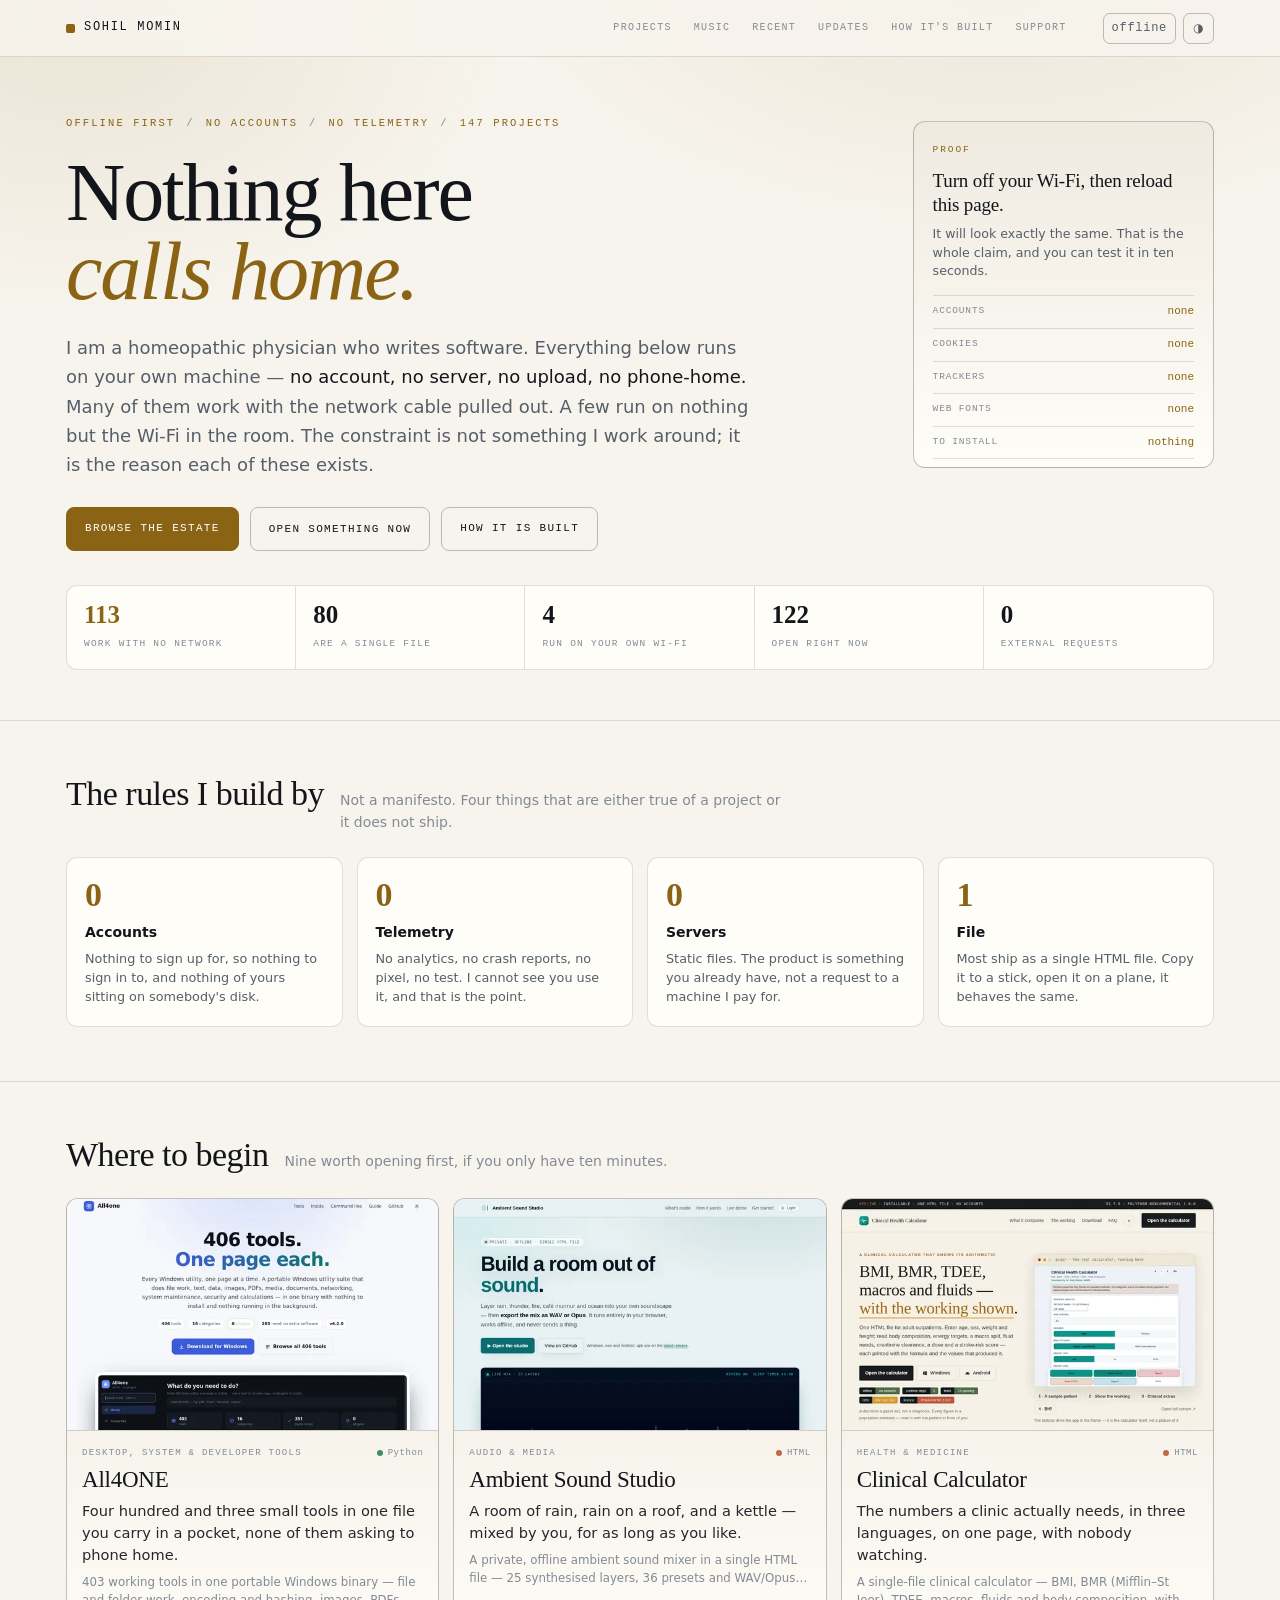
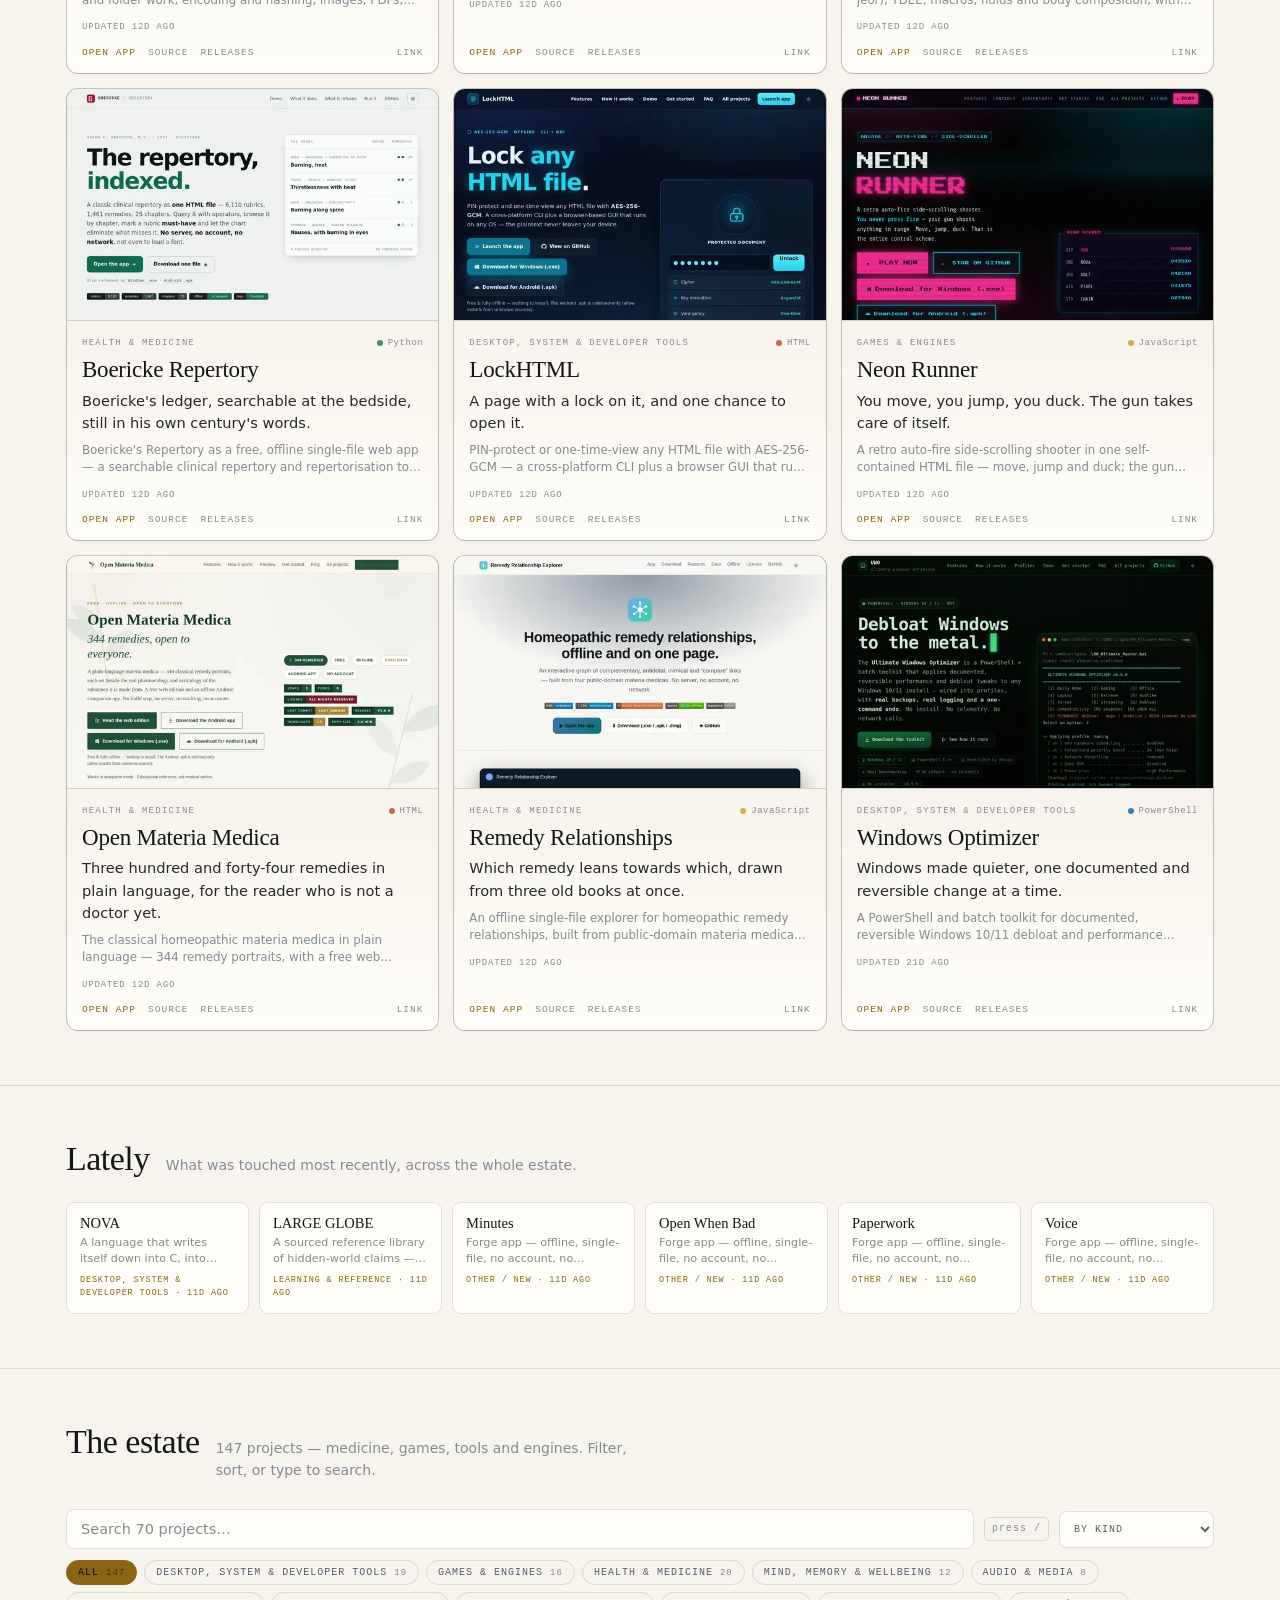
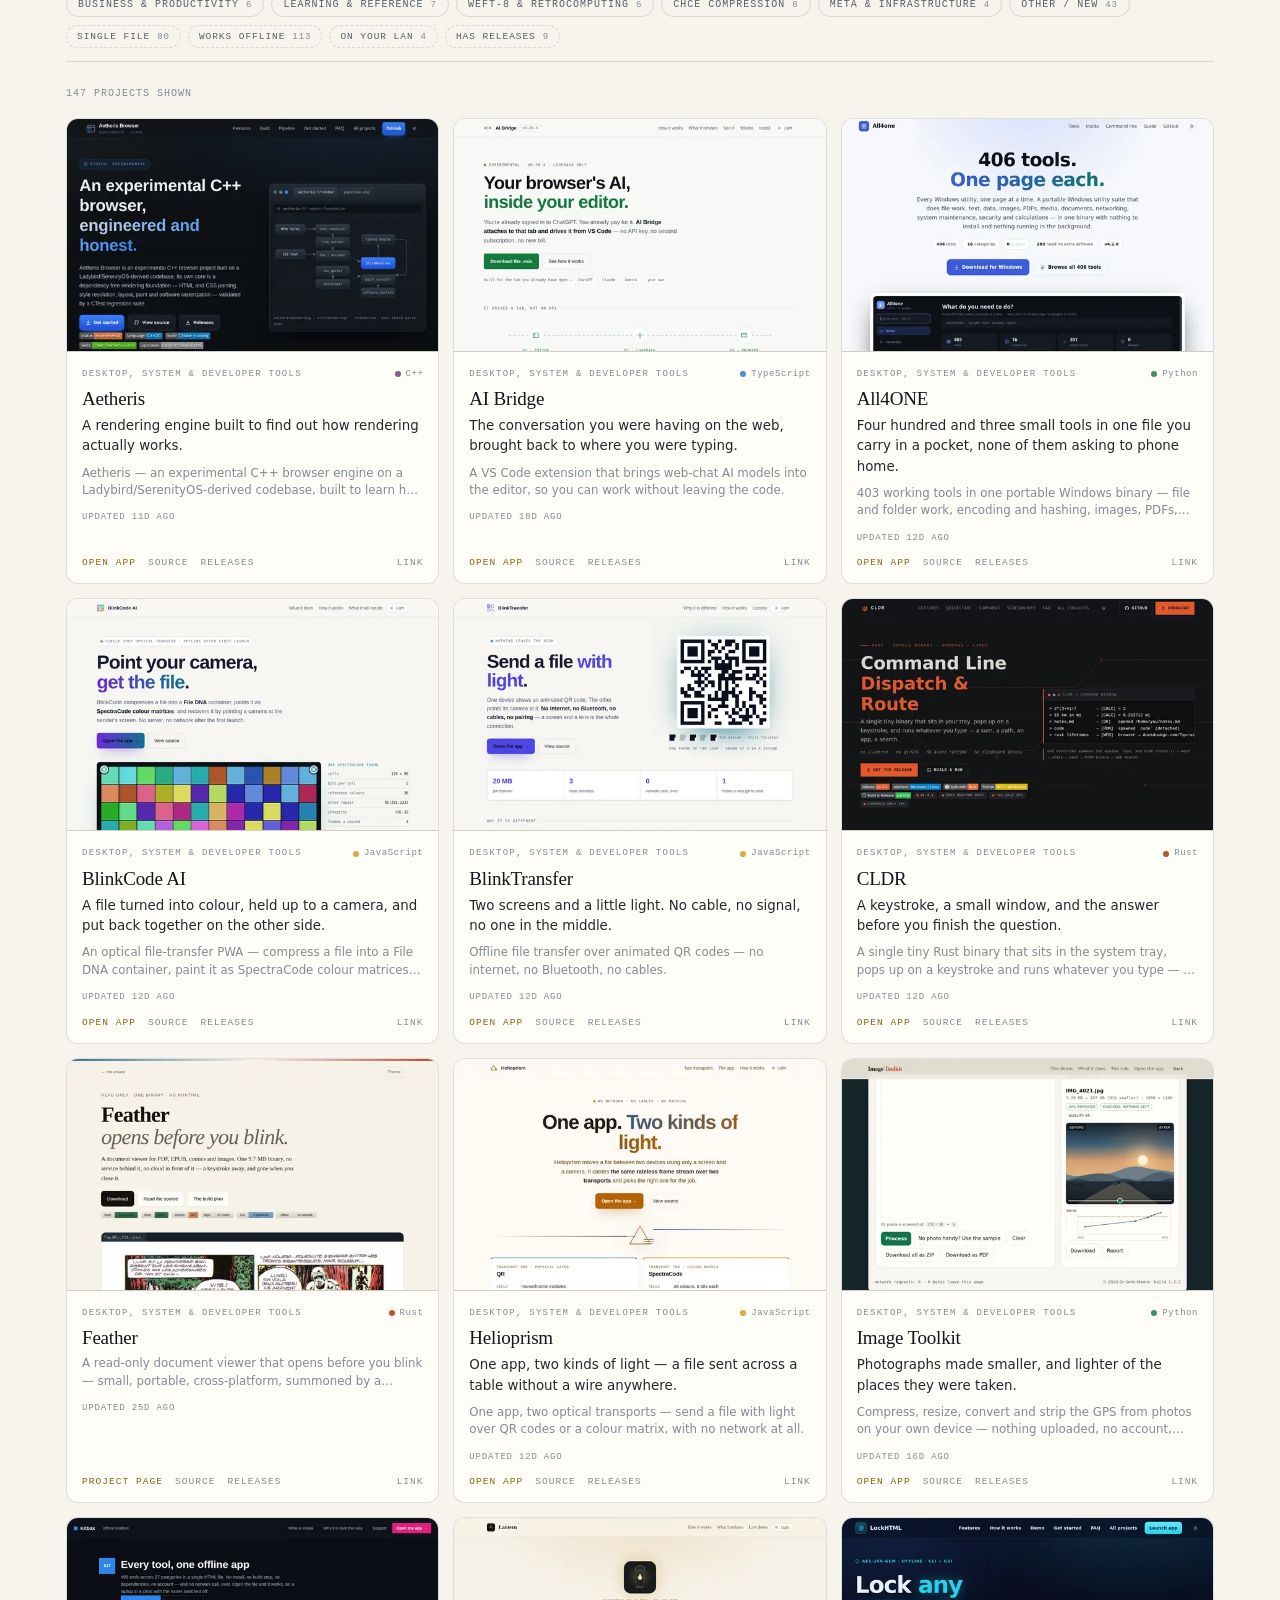
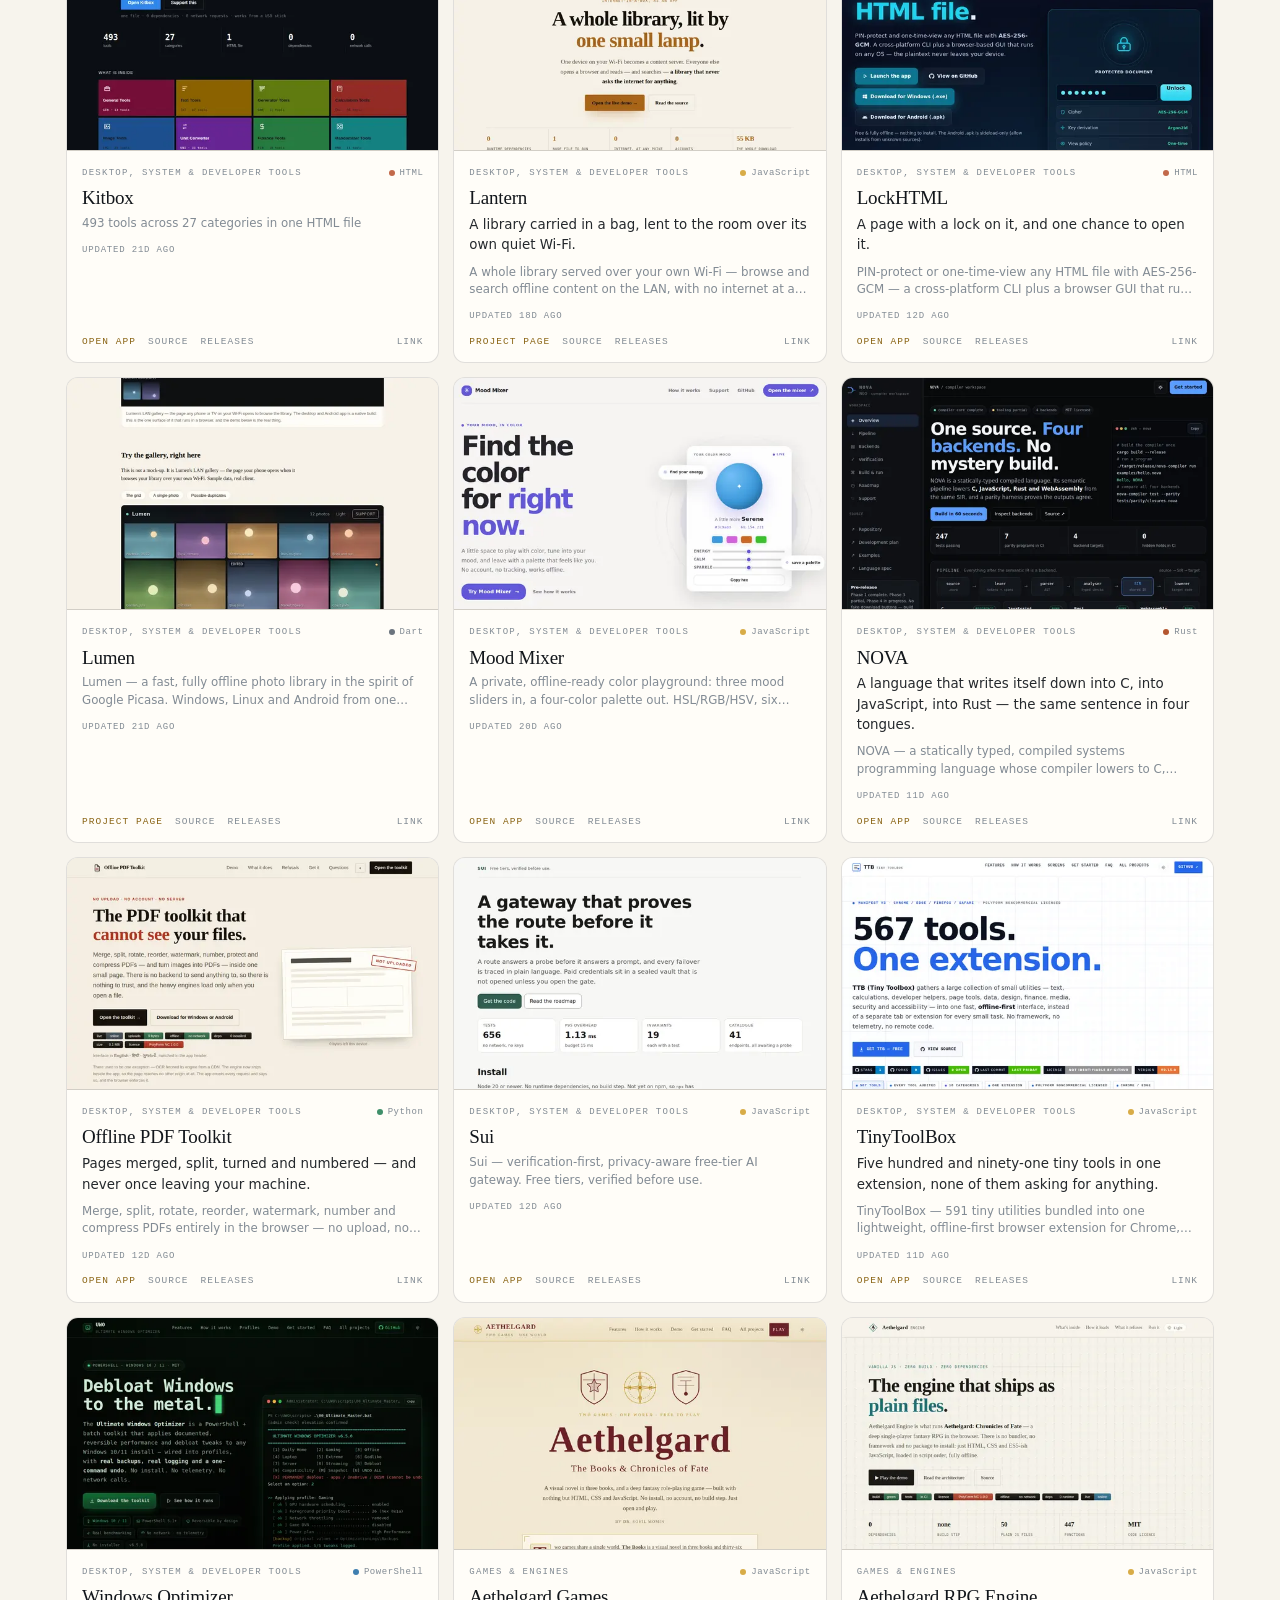
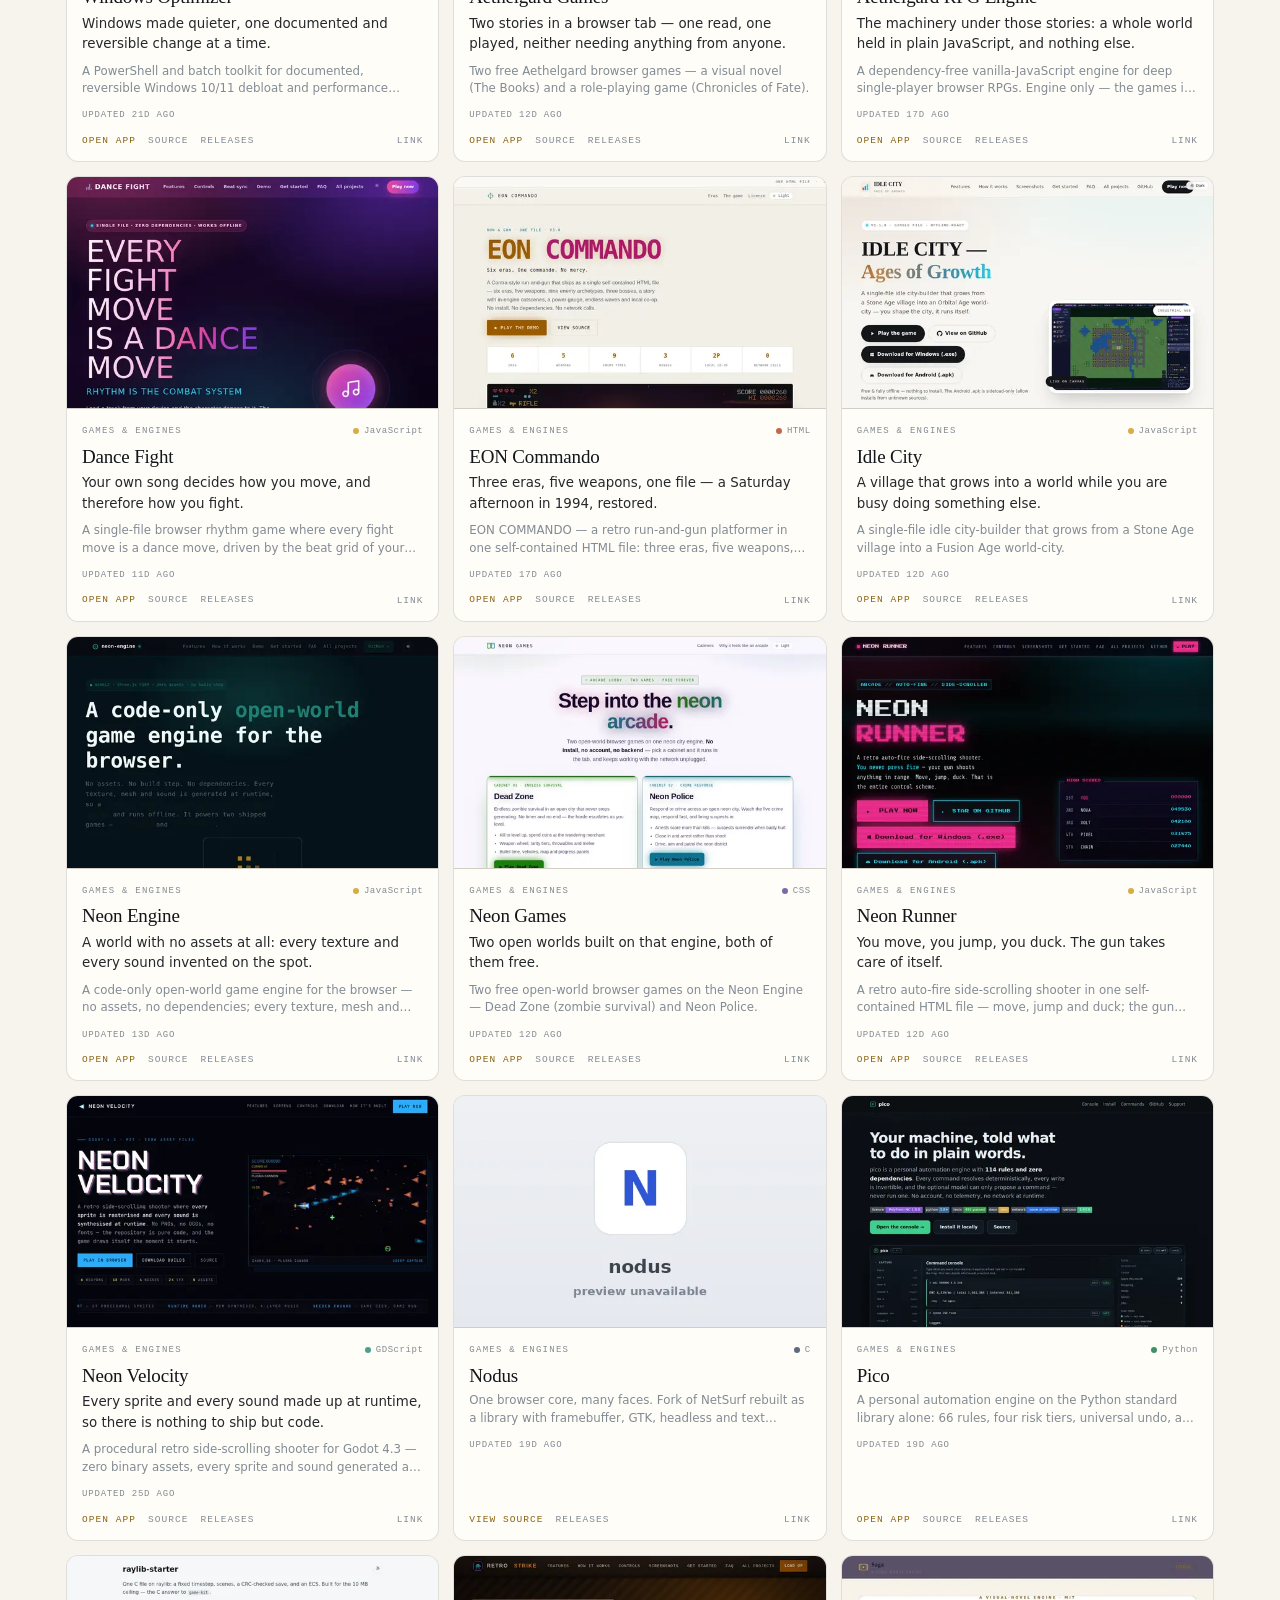
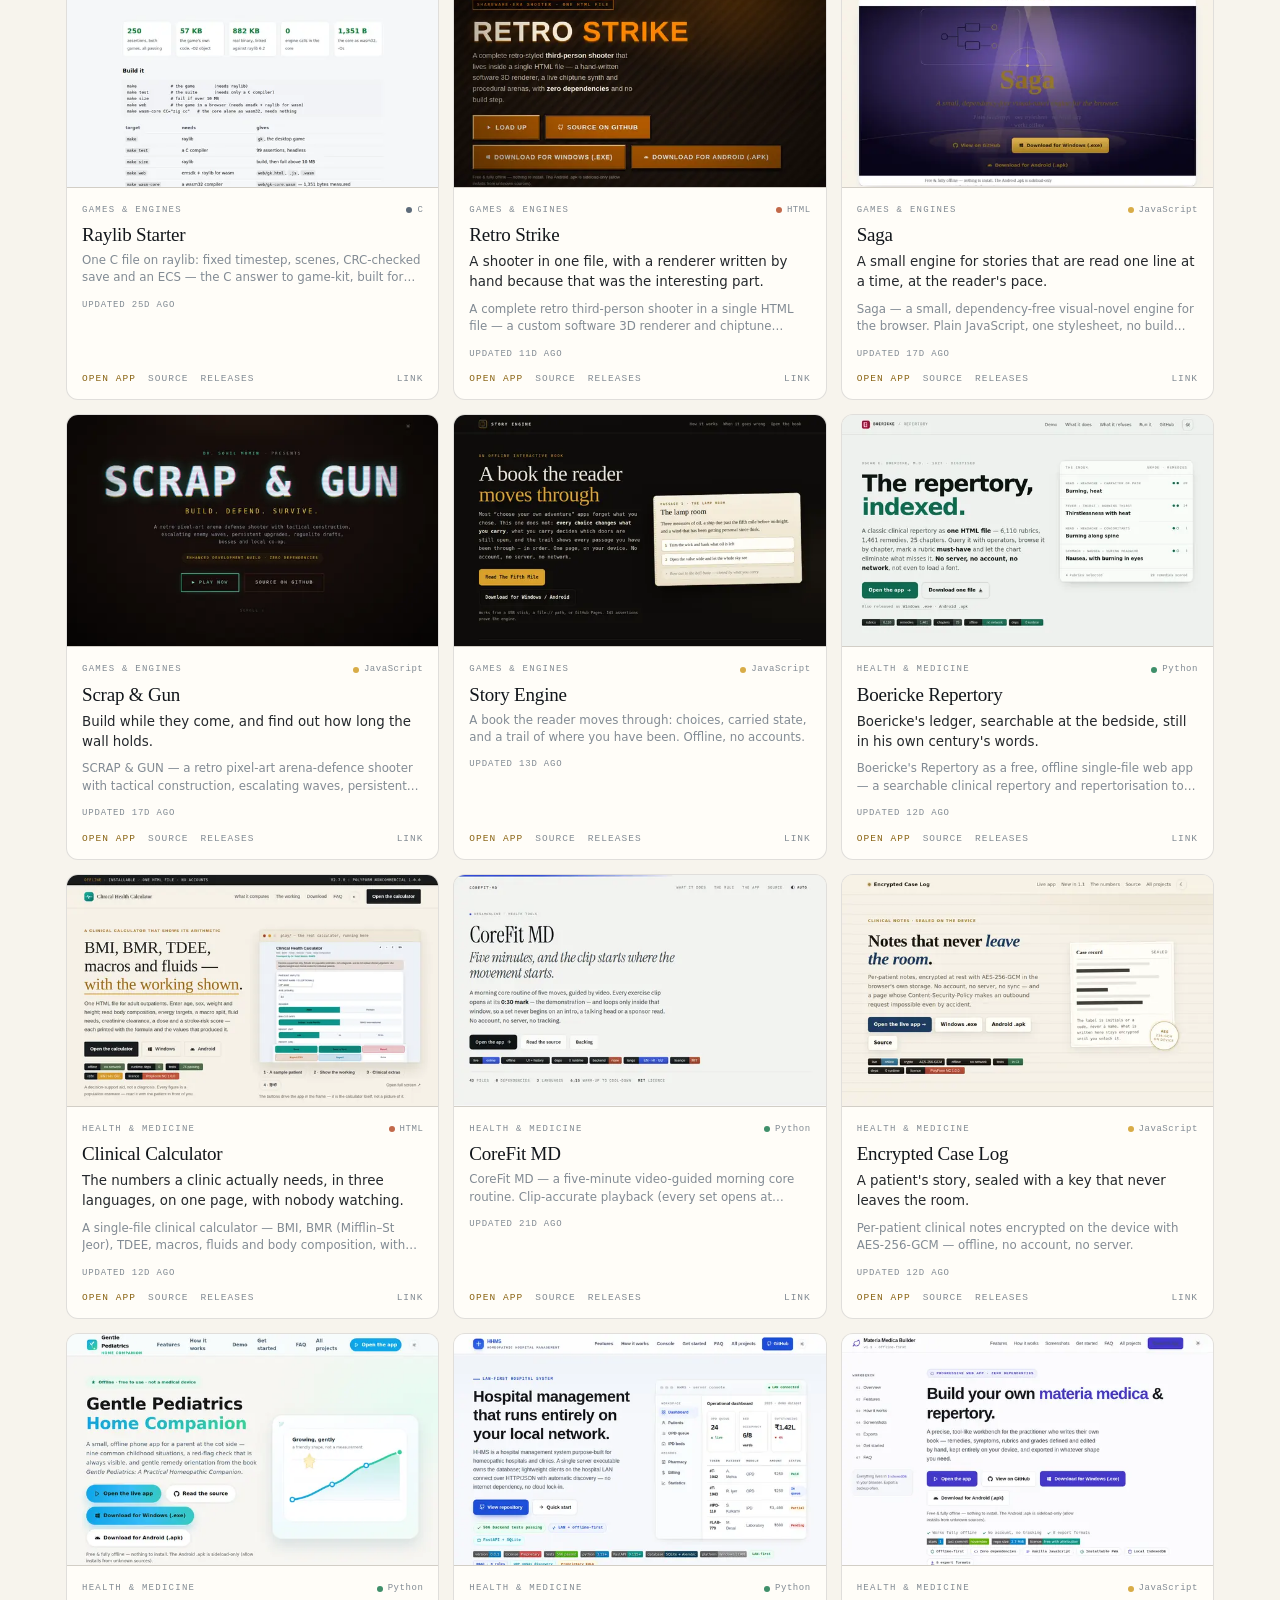
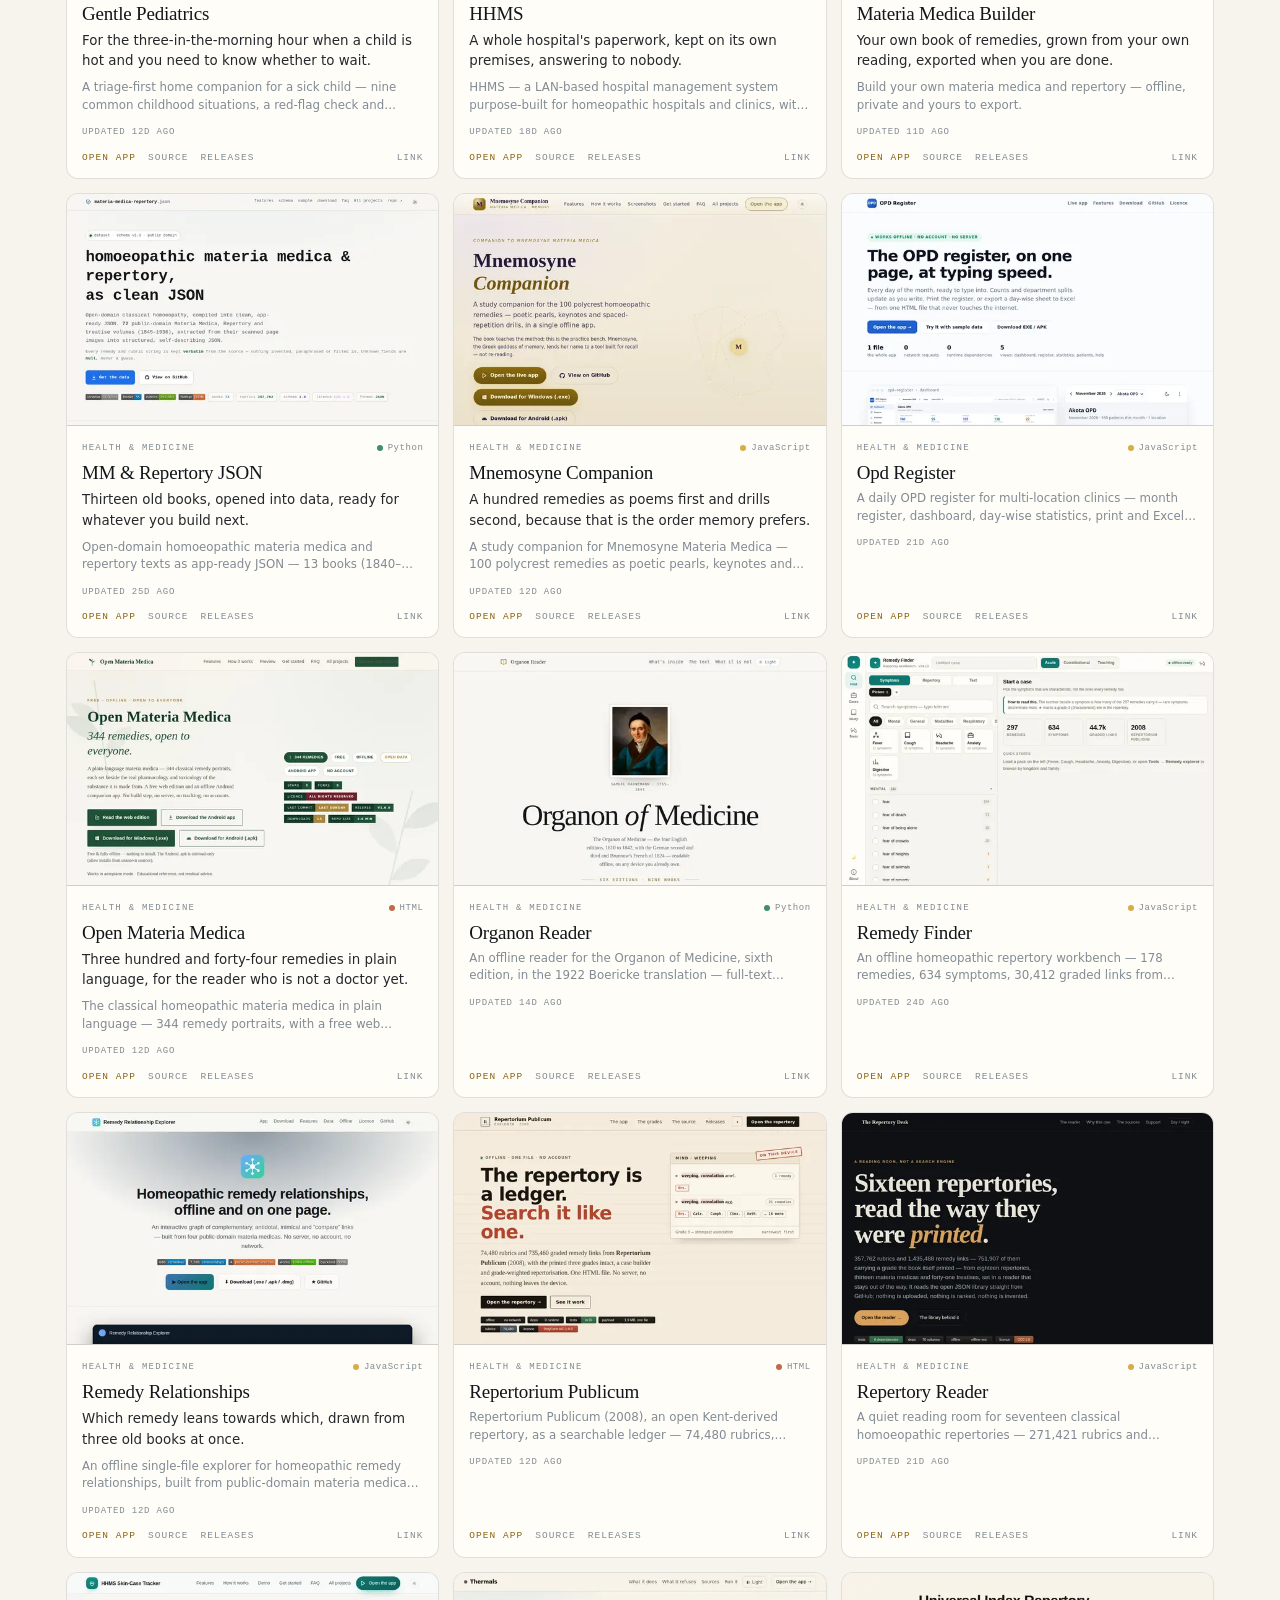
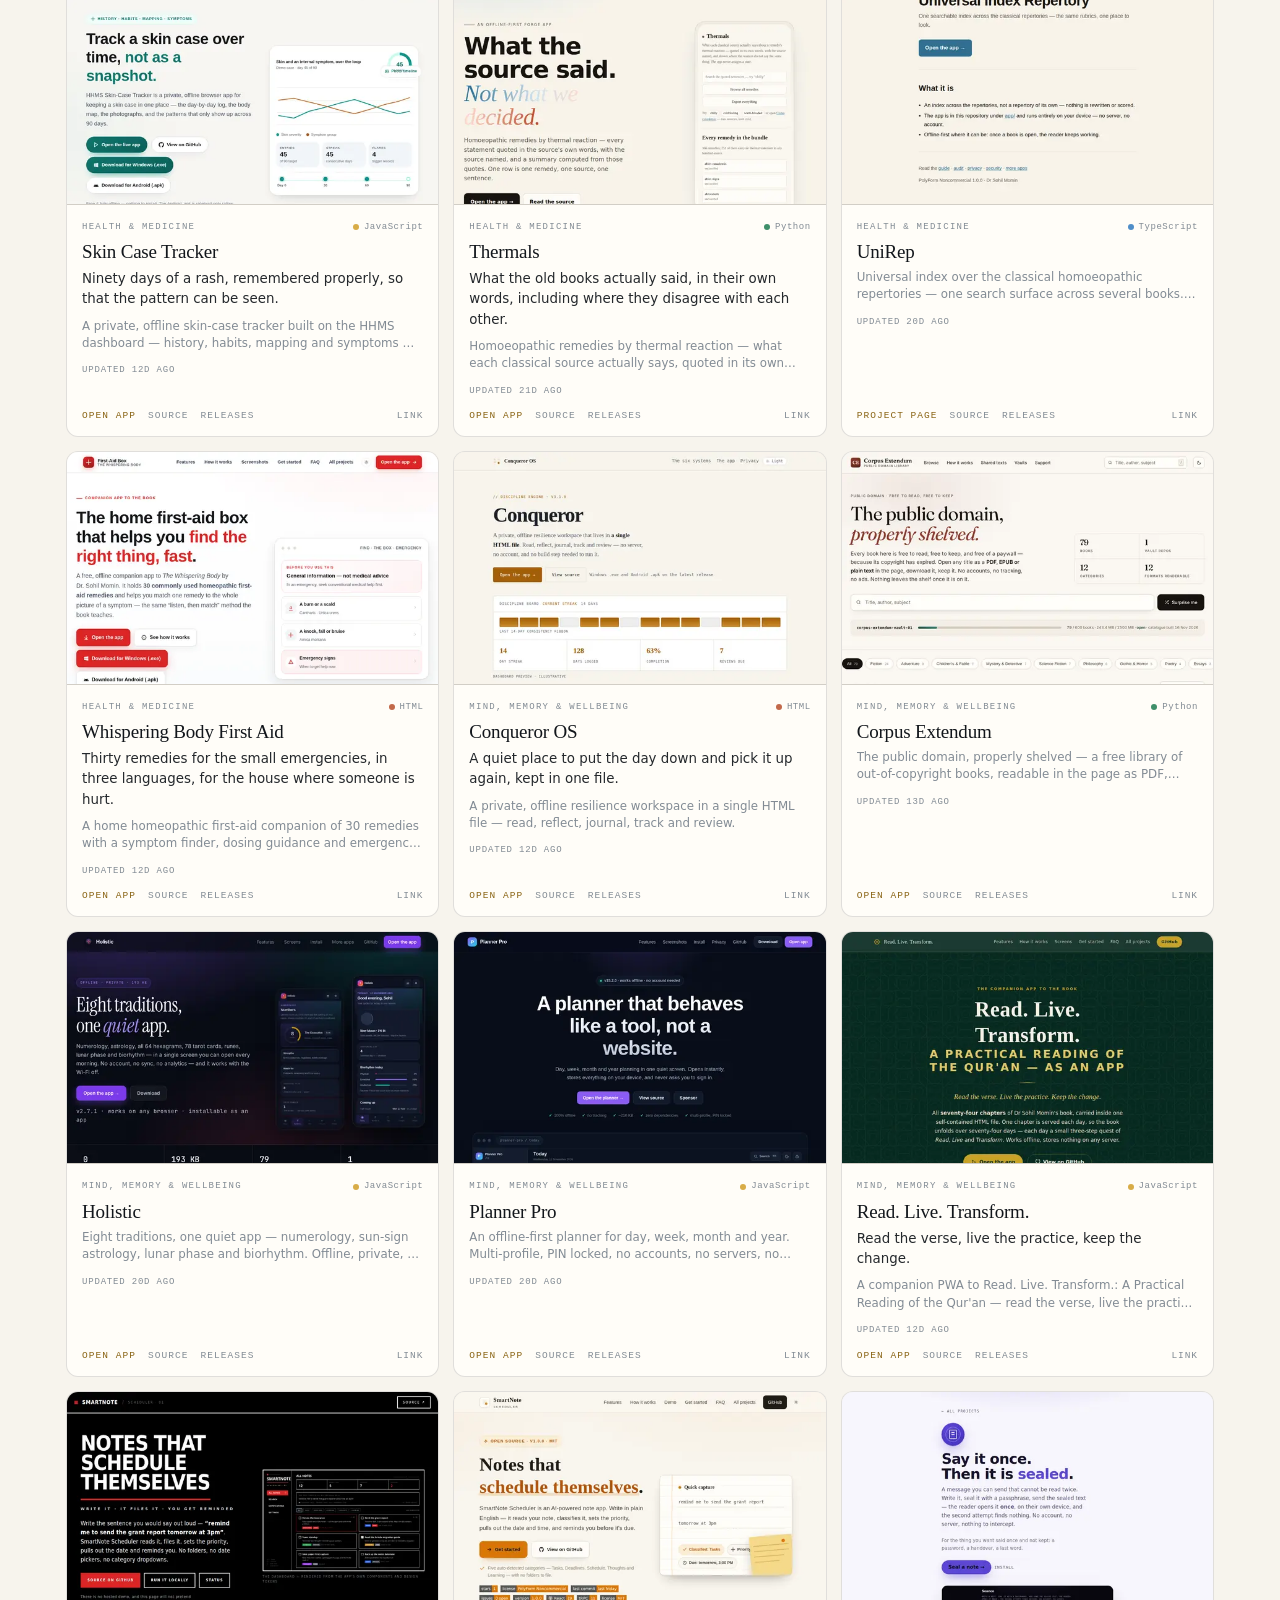
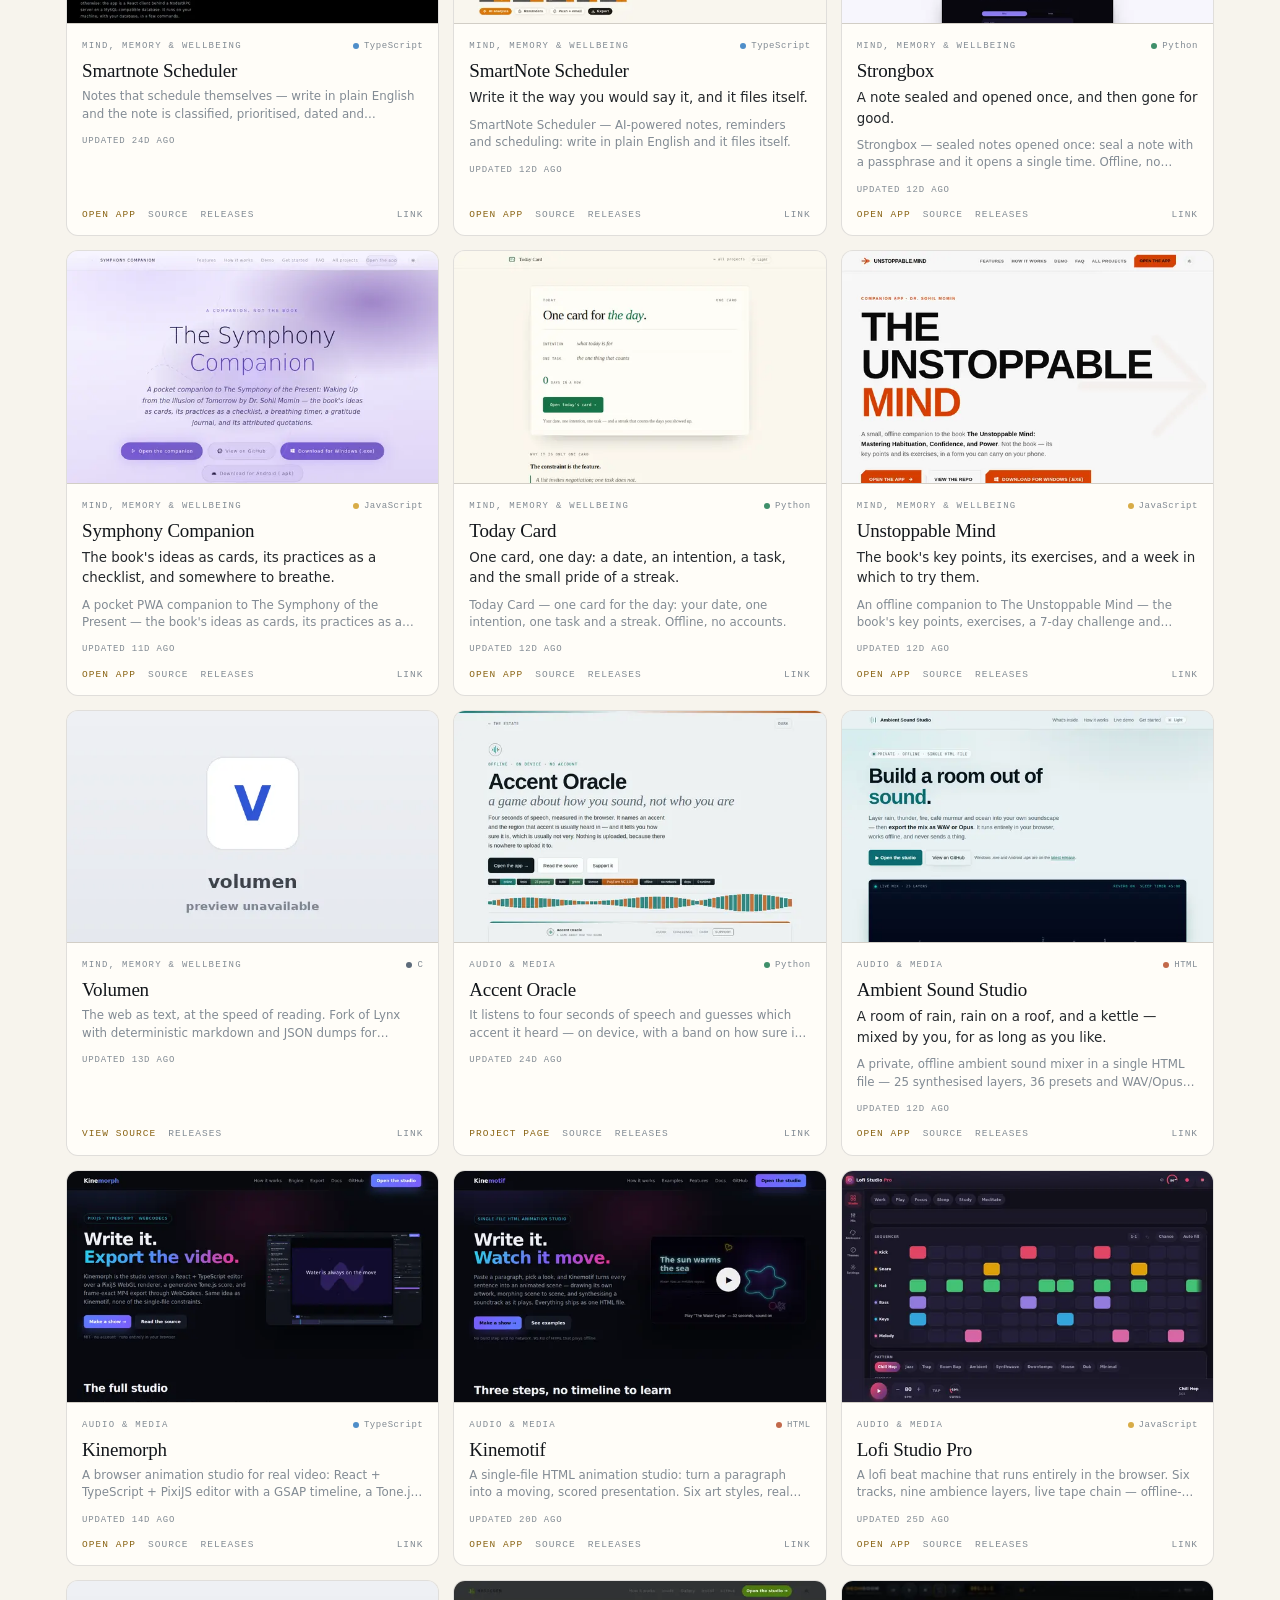
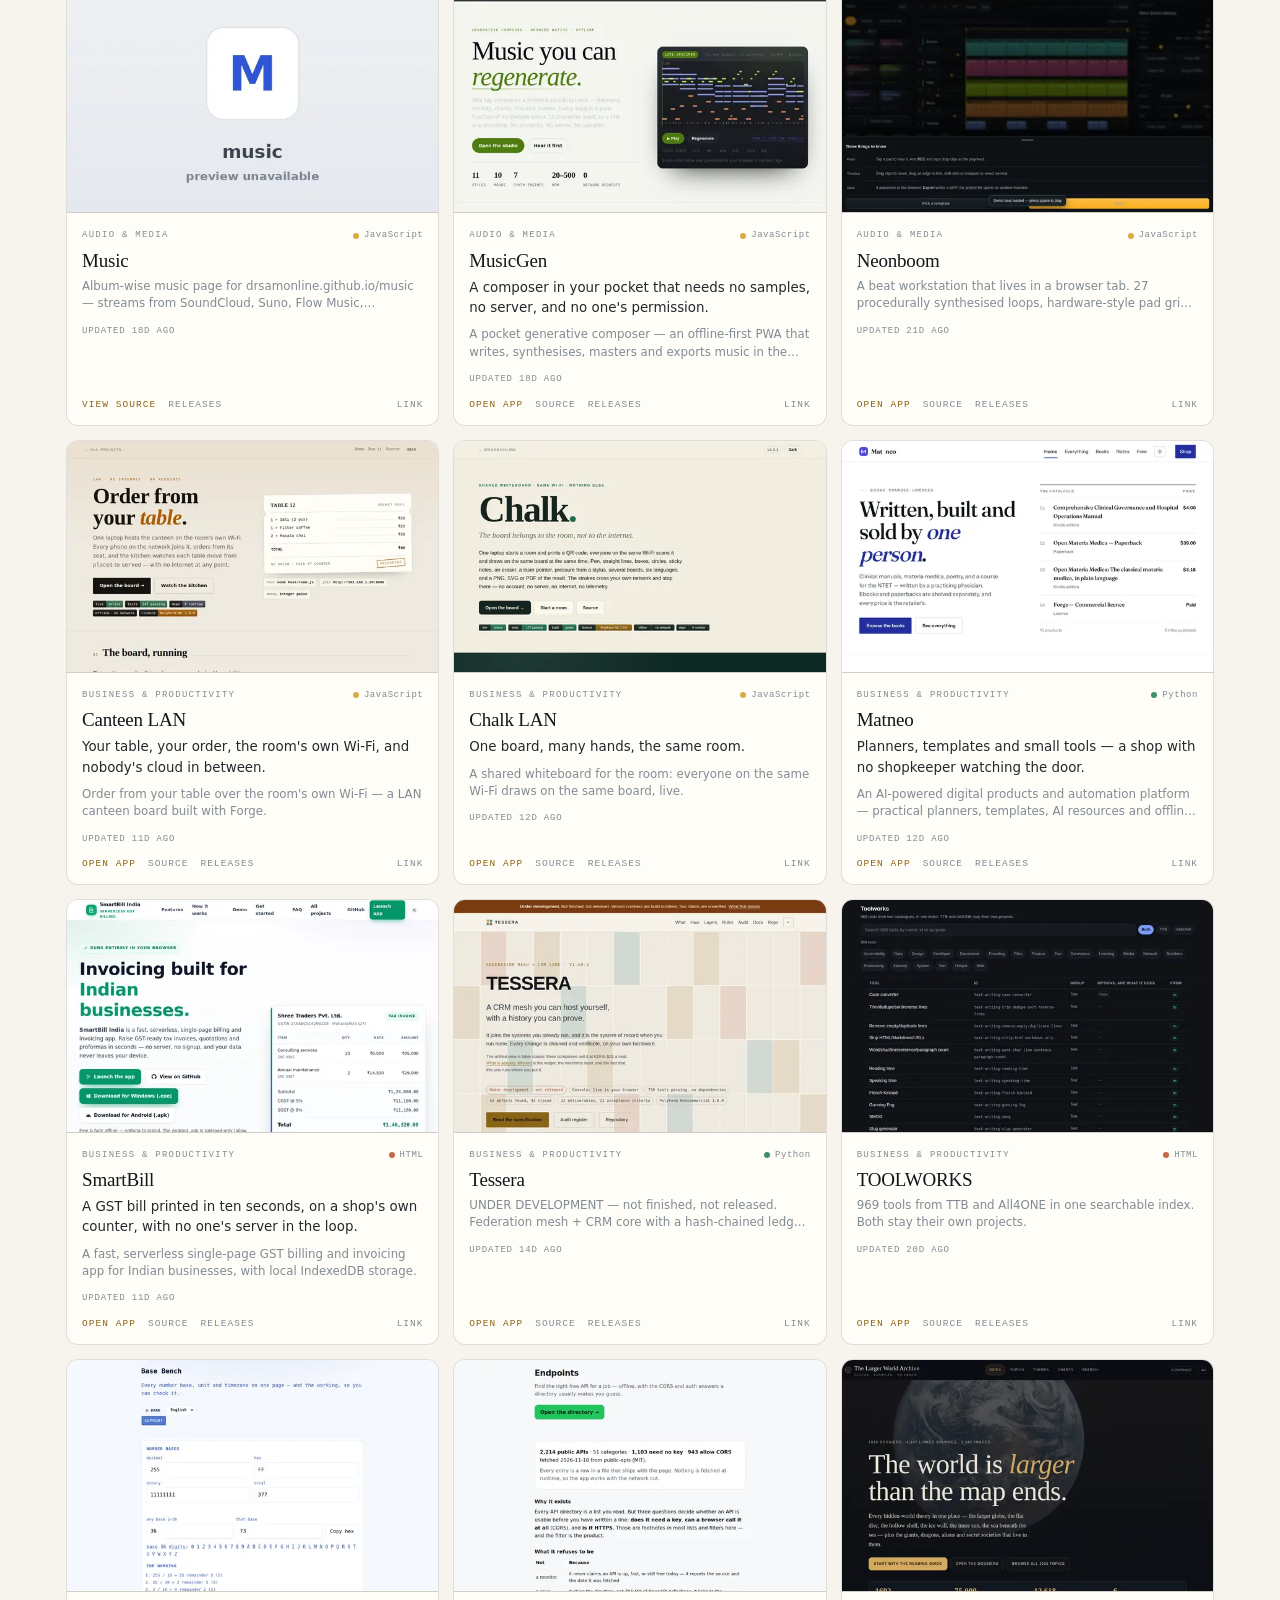
==== commit 264821d6: "chore: refresh hub data and screenshots" ====
--- a/index.html
+++ b/index.html
@@ -4,7 +4,7 @@
 <meta charset="utf-8">
 <meta name="viewport" content="width=device-width,initial-scale=1,viewport-fit=cover">
 <title>Dr. Sohil Momin — nothing here calls home</title>
-<meta name="description" content="112 open-source projects built to run with no account, no server and no network. Medicine, games, tools and engines — offline first, all the way down.">
+<meta name="description" content="147 open-source projects built to run with no account, no server and no network. Medicine, games, tools and engines — offline first, all the way down.">
 <meta name="author" content="Dr. Sohil Momin">
 <meta name="keywords" content="Dr Sohil Momin, offline-first, open source, homeopathy software, materia medica, browser games, GitHub Pages">
 <meta name="color-scheme" content="dark light">
@@ -12,7 +12,7 @@
 <link rel="canonical" href="https://drsamonline.github.io/">
 <meta property="og:type" content="website">
 <meta property="og:title" content="Dr. Sohil Momin — nothing here calls home">
-<meta property="og:description" content="112 open-source projects that run with no account, no server and no network.">
+<meta property="og:description" content="147 open-source projects that run with no account, no server and no network.">
 <meta property="og:url" content="https://drsamonline.github.io/">
 <meta property="og:image" content="https://drsamonline.github.io/assets/og.png">
 <meta name="twitter:card" content="summary_large_image">
@@ -356,7 +356,7 @@
 <header class="hero" id="top"><div class="wrap">
  <div class="hero-top">
   <div>
-    <p class="kick"><span>Offline first</span><span>No accounts</span><span>No telemetry</span><span><span id="heroCount">112</span> projects</span></p>
+    <p class="kick"><span>Offline first</span><span>No accounts</span><span>No telemetry</span><span><span id="heroCount">147</span> projects</span></p>
     <h1>Nothing here<br><em>calls home.</em></h1>
     <p class="lede">I am a homeopathic physician who writes software. Everything below runs on your own
     machine — <b>no account, no server, no upload, no phone-home.</b> Many of them work with the network
@@ -414,7 +414,7 @@
 
 <section id="projects"><div class="wrap">
   <div class="rhead" style="margin-bottom:16px"><h2>The estate</h2>
-    <p><span id="projCount">112</span> projects — medicine, games, tools and engines. Filter, sort, or type to search.</p></div>
+    <p><span id="projCount">147</span> projects — medicine, games, tools and engines. Filter, sort, or type to search.</p></div>
   <div class="tools">
     <div class="searchrow">
       <input id="q" type="search" placeholder="Search 70 projects&hellip;" autocomplete="off" spellcheck="false" aria-label="Search projects">
@@ -512,10 +512,10 @@
 </div>
 
 <!--REPO_SNAPSHOT_START-->
-<script id="repo-snapshot" type="application/json">[{"name":"accent-oracle","key":"accent-oracle","kit":false,"desc":"It listens to four seconds of speech and guesses which accent it heard — on device, with a band on how sure it is.","cat":"audio","catLabel":"Audio & Media","demo":false,"feat":false,"rel":false,"kicker":"","tag":"","lang":"Python","stars":1,"pushed":"2026-11-11T18:31:58Z","archived":false,"topics":["accent","confidence-band","no-telemetry","offline-first","polyform-noncommercial","single-file","speech","speech-analysis","vanilla-js","web-audio"],"hasPages":true,"landing":"https://drsamonline.github.io/accent-oracle/","source":"https://github.com/drsamonline/accent-oracle","releases":"https://github.com/drsamonline/accent-oracle/releases","shot":"assets/shots/accent-oracle.webp"},{"name":"aethelgard-games","key":"aethelgard-games","kit":false,"desc":"Two free Aethelgard browser games — a visual novel (The Books) and a role-playing game (Chronicles of Fate).","cat":"games","catLabel":"Games & Engines","demo":true,"feat":false,"rel":false,"kicker":"","tag":"","lang":"JavaScript","stars":1,"pushed":"2026-11-24T07:07:04Z","archived":false,"topics":["browser-game","games","github-pages","offline-first"],"hasPages":true,"landing":"https://drsamonline.github.io/aethelgard-games/","source":"https://github.com/drsamonline/aethelgard-games","releases":"https://github.com/drsamonline/aethelgard-games/releases","shot":"assets/shots/aethelgard-games.webp"},{"name":"aethelgard-rpg-engine","key":"aethelgard-rpg-engine","kit":false,"desc":"A dependency-free vanilla-JavaScript engine for deep single-player browser RPGs. Engine only — the games it powers live in aethelgard-games.","cat":"games","catLabel":"Games & Engines","demo":true,"feat":false,"rel":false,"kicker":"","tag":"","lang":"JavaScript","stars":1,"pushed":"2026-11-19T13:14:46Z","archived":false,"topics":["game-engine","games","javascript","vanilla-js","zero-dependency"],"hasPages":true,"landing":"https://drsamonline.github.io/aethelgard-rpg-engine/","source":"https://github.com/drsamonline/aethelgard-rpg-engine","releases":"https://github.com/drsamonline/aethelgard-rpg-engine/releases","shot":"assets/shots/aethelgard-rpg-engine.webp"},{"name":"ai-bridge","key":"ai-bridge","kit":false,"desc":"A VS Code extension that brings web-chat AI models into the editor, so you can work without leaving the code.","cat":"desktop","catLabel":"Desktop, System & Developer Tools","demo":true,"feat":false,"rel":false,"kicker":"","tag":"","lang":"TypeScript","stars":1,"pushed":"2026-11-18T08:39:08Z","archived":false,"topics":["ai","typescript","vscode-extension"],"hasPages":true,"landing":"https://drsamonline.github.io/ai-bridge/","source":"https://github.com/drsamonline/ai-bridge","releases":"https://github.com/drsamonline/ai-bridge/releases","shot":"assets/shots/ai-bridge.webp"},{"name":"All4ONE","key":"all4one","kit":false,"desc":"403 working tools in one portable Windows binary — file and folder work, encoding and hashing, images, PDFs, media, documents, network diagnostics, system maintenance, security checks and generators. No installer, no registry writes, no telemetry.","cat":"desktop","catLabel":"Desktop, System & Developer Tools","demo":true,"feat":true,"rel":true,"kicker":"Windows toolkit","tag":"403 tools · one file","lang":"Python","stars":1,"pushed":"2026-11-24T00:42:00Z","archived":false,"topics":["cli-tool","offline-tools","portable-app","productivity","tooling","windows"],"hasPages":true,"landing":"https://drsamonline.github.io/All4ONE/","source":"https://github.com/drsamonline/All4ONE","releases":"https://github.com/drsamonline/All4ONE/releases","shot":"assets/shots/All4ONE.webp"},{"name":"ambient-sound-studio","key":"ambient-sound-studio","kit":false,"desc":"A private, offline ambient sound mixer in a single HTML file — 25 synthesised layers, 36 presets and WAV/Opus export.","cat":"audio","catLabel":"Audio & Media","demo":true,"feat":true,"rel":true,"kicker":"","tag":"","lang":"HTML","stars":1,"pushed":"2026-11-24T05:54:47Z","archived":false,"topics":["ambient","music","no-tracking","offline-first","pwa","single-file"],"hasPages":true,"landing":"https://drsamonline.github.io/ambient-sound-studio/","source":"https://github.com/drsamonline/ambient-sound-studio","releases":"https://github.com/drsamonline/ambient-sound-studio/releases","shot":"assets/shots/ambient-sound-studio.webp"},{"name":"app-clip-loom","key":"app-clip-loom","kit":false,"desc":"Clip Loom — clipboard programs you can read: strip tracking, tidy text, keep what matters. Weft-8 on the Loom.","cat":"weft","catLabel":"Weft-8 & Retrocomputing","demo":true,"feat":false,"rel":false,"kicker":"","tag":"","lang":"Python","stars":1,"pushed":"2026-11-21T15:52:53Z","archived":false,"topics":["clipboard","offline-first","productivity","single-file","weft-8"],"hasPages":true,"landing":"https://drsamonline.github.io/app-clip-loom/","source":"https://github.com/drsamonline/app-clip-loom","releases":"https://github.com/drsamonline/app-clip-loom/releases","shot":"assets/shots/app-clip-loom.webp"},{"name":"app-companion-forge","key":"app-companion-forge","kit":false,"desc":"Forge tooling, not a product app — an offline pocket console for the Forge system.","cat":"infra","catLabel":"Meta & Infrastructure","demo":false,"feat":false,"rel":false,"kicker":"","tag":"","lang":"Python","stars":1,"pushed":"2026-11-18T08:35:20Z","archived":false,"topics":["offline-first","productivity","single-file","tooling"],"hasPages":true,"landing":"https://drsamonline.github.io/app-companion-forge/","source":"https://github.com/drsamonline/app-companion-forge","releases":"https://github.com/drsamonline/app-companion-forge/releases","shot":"assets/shots/app-companion-forge.webp"},{"name":"app-encrypted-case-log","key":"app-encrypted-case-log","kit":false,"desc":"Per-patient clinical notes encrypted on the device with AES-256-GCM — offline, no account, no server.","cat":"health","catLabel":"Health & Medicine","demo":true,"feat":false,"rel":false,"kicker":"","tag":"","lang":"JavaScript","stars":1,"pushed":"2026-11-24T08:44:53Z","archived":false,"topics":["clinical","encryption","offline-first","privacy","pwa"],"hasPages":true,"landing":"https://drsamonline.github.io/app-encrypted-case-log/","source":"https://github.com/drsamonline/app-encrypted-case-log","releases":"https://github.com/drsamonline/app-encrypted-case-log/releases","shot":"assets/shots/app-encrypted-case-log.webp"},{"name":"app-endpoints","key":"app-endpoints","kit":false,"desc":"Endpoints — find the right free API for a job: an offline directory of 2,214 public APIs, filterable by auth, CORS and HTTPS. No account, no server, no network at runtime.","cat":"learning","catLabel":"Learning & Reference","demo":true,"feat":false,"rel":false,"kicker":"","tag":"","lang":"JavaScript","stars":1,"pushed":"2026-11-12T06:46:22Z","archived":false,"topics":["api","cors","developer-tools","directory","no-telemetry","offline-first","single-file"],"hasPages":true,"landing":"https://drsamonline.github.io/app-endpoints/","source":"https://github.com/drsamonline/app-endpoints","releases":"https://github.com/drsamonline/app-endpoints/releases","shot":"assets/shots/app-endpoints.webp"},{"name":"app-image-toolkit","key":"app-image-toolkit","kit":false,"desc":"Compress, resize, convert and strip the GPS from photos on your own device — nothing uploaded, no account, works offline.","cat":"desktop","catLabel":"Desktop, System & Developer Tools","demo":true,"feat":false,"rel":false,"kicker":"","tag":"","lang":"Python","stars":1,"pushed":"2026-11-20T06:54:42Z","archived":false,"topics":["app","github-pages","image-processing","no-tracking","offline-first","privacy-first","zero-dependency"],"hasPages":true,"landing":"https://drsamonline.github.io/app-image-toolkit/","source":"https://github.com/drsamonline/app-image-toolkit","releases":"https://github.com/drsamonline/app-image-toolkit/releases","shot":"assets/shots/app-image-toolkit.webp"},{"name":"app-jacquard","key":"app-jacquard","kit":false,"desc":"Jacquard — the loom you program: a Weft-8 8-bit assembler and VM with the device's sensors as memory-mapped peripherals.","cat":"weft","catLabel":"Weft-8 & Retrocomputing","demo":false,"feat":false,"rel":false,"kicker":"","tag":"","lang":"JavaScript","stars":1,"pushed":"2026-11-24T00:48:23Z","archived":false,"topics":["8-bit","assembler","jacquard","learning","offline-first","single-page","virtual-machine","web-app","weft-8","zero-dependency"],"hasPages":true,"landing":"https://drsamonline.github.io/app-jacquard/","source":"https://github.com/drsamonline/app-jacquard","releases":"https://github.com/drsamonline/app-jacquard/releases","shot":"assets/shots/app-jacquard.webp"},{"name":"app-lantern","key":"app-lantern","kit":false,"desc":"A whole library served over your own Wi-Fi — browse and search offline content on the LAN, with no internet at any point.","cat":"desktop","catLabel":"Desktop, System & Developer Tools","demo":false,"feat":false,"rel":false,"kicker":"","tag":"","lang":"JavaScript","stars":1,"pushed":"2026-11-18T08:39:23Z","archived":false,"topics":["content-server","full-text-search","internet-in-a-box","lan","nodejs","offline-first","zero-dependency"],"hasPages":true,"landing":"https://drsamonline.github.io/app-lantern/","source":"https://github.com/drsamonline/app-lantern","releases":"https://github.com/drsamonline/app-lantern/releases","shot":"assets/shots/app-lantern.webp"},{"name":"app-opd-register","key":"app-opd-register","kit":false,"desc":"A daily OPD register for multi-location clinics — month register, dashboard, day-wise statistics, print and Excel. Offline, no account, no server.","cat":"health","catLabel":"Health & Medicine","demo":true,"feat":false,"rel":false,"kicker":"","tag":"","lang":"JavaScript","stars":1,"pushed":"2026-11-15T10:30:59Z","archived":false,"topics":["clinical","hospital","india","javascript","medical-records","offline-first","opd","pwa","single-file","vanilla-js","zero-dependency"],"hasPages":true,"landing":"https://drsamonline.github.io/app-opd-register/","source":"https://github.com/drsamonline/app-opd-register","releases":"https://github.com/drsamonline/app-opd-register/releases","shot":"assets/shots/app-opd-register.webp"},{"name":"app-organon-reader","key":"app-organon-reader","kit":false,"desc":"An offline reader for the Organon of Medicine, sixth edition, in the 1922 Boericke translation — full-text search, bookmarks and notes, no network.","cat":"health","catLabel":"Health & Medicine","demo":true,"feat":false,"rel":false,"kicker":"","tag":"","lang":"Python","stars":1,"pushed":"2026-11-22T12:45:28Z","archived":false,"topics":["homeopathy","no-tracking","offline-first","organon","pwa","reader","single-file"],"hasPages":true,"landing":"https://drsamonline.github.io/app-organon-reader/","source":"https://github.com/drsamonline/app-organon-reader","releases":"https://github.com/drsamonline/app-organon-reader/releases","shot":"assets/shots/app-organon-reader.webp"},{"name":"app-panchang","key":"app-panchang","kit":false,"desc":"A daily Indian almanac — tithi, nakshatra, yoga, karana, rahu-kaal and muhurat, computed offline.","cat":"learning","catLabel":"Learning & Reference","demo":true,"feat":false,"rel":false,"kicker":"","tag":"","lang":"JavaScript","stars":1,"pushed":"2026-11-18T09:02:10Z","archived":false,"topics":["india","offline-first","panchang","pwa","single-file"],"hasPages":true,"landing":"https://drsamonline.github.io/app-panchang/","source":"https://github.com/drsamonline/app-panchang","releases":"https://github.com/drsamonline/app-panchang/releases","shot":"assets/shots/app-panchang.webp"},{"name":"app-poets-studio","key":"app-poets-studio","kit":false,"desc":"Rhyme, metre and fixed forms, fully offline — a poetry workshop that measures what you wrote, with 124,085 words bundled.","cat":"learning","catLabel":"Learning & Reference","demo":true,"feat":false,"rel":false,"kicker":"","tag":"","lang":"JavaScript","stars":2,"pushed":"2026-11-18T08:52:06Z","archived":false,"topics":["creative-writing","javascript","metre","no-tracking","offline-first","poetry","pwa","rhyme","single-file","vanilla-js","writing"],"hasPages":true,"landing":"https://drsamonline.github.io/app-poets-studio/","source":"https://github.com/drsamonline/app-poets-studio","releases":"https://github.com/drsamonline/app-poets-studio/releases","shot":"assets/shots/app-poets-studio.webp"},{"name":"app-story-engine","key":"app-story-engine","kit":false,"desc":"A book the reader moves through: choices, carried state, and a trail of where you have been. Offline, no accounts.","cat":"games","catLabel":"Games & Engines","demo":true,"feat":false,"rel":false,"kicker":"","tag":"","lang":"JavaScript","stars":1,"pushed":"2026-11-23T09:56:53Z","archived":false,"topics":["github-pages","interactive-fiction","no-account","offline-first","single-file","story-engine"],"hasPages":true,"landing":"https://drsamonline.github.io/app-story-engine/","source":"https://github.com/drsamonline/app-story-engine","releases":"https://github.com/drsamonline/app-story-engine/releases","shot":"assets/shots/app-story-engine.webp"},{"name":"app-thermals","key":"app-thermals","kit":false,"desc":"Homoeopathic remedies by thermal reaction — what each classical source actually says, quoted in its own words with the source named, and where the sources do not say the same thing. Offline, no accounts.","cat":"health","catLabel":"Health & Medicine","demo":true,"feat":false,"rel":false,"kicker":"","tag":"","lang":"Python","stars":1,"pushed":"2026-11-15T07:41:42Z","archived":false,"topics":["homeopathy","materia-medica","offline-first","pwa","static-site","thermal-reaction","zero-dependency"],"hasPages":true,"landing":"https://drsamonline.github.io/app-thermals/","source":"https://github.com/drsamonline/app-thermals","releases":"https://github.com/drsamonline/app-thermals/releases","shot":"assets/shots/app-thermals.webp"},{"name":"app-weft-puzzles","key":"app-weft-puzzles","kit":false,"desc":"Weft Puzzles — small programming puzzles you solve in Weft-8 assembly, on the machine from Jacquard.","cat":"weft","catLabel":"Weft-8 & Retrocomputing","demo":false,"feat":false,"rel":false,"kicker":"","tag":"","lang":"JavaScript","stars":1,"pushed":"2026-11-21T18:12:53Z","archived":false,"topics":["assembly","education","puzzle","retrocomputing"],"hasPages":true,"landing":"https://drsamonline.github.io/app-weft-puzzles/","source":"https://github.com/drsamonline/app-weft-puzzles","releases":"https://github.com/drsamonline/app-weft-puzzles/releases","shot":"assets/shots/app-weft-puzzles.webp"},{"name":"art-kit","key":"art-kit","kit":true,"desc":"The art primitives Forge was missing: an indexed palette, a pixel canvas, draw ops, a delta undo stack, dithering, median-cut quantisation and sprite sheets.","cat":"kits","catLabel":"Libraries & Kits","demo":false,"feat":false,"rel":false,"kicker":"","tag":"","lang":"JavaScript","stars":1,"pushed":"2026-11-22T13:43:32Z","archived":false,"topics":["canvas","dithering","generative","isometric","javascript","offline-first","palette","pixel-art","quantisation","single-file","sprite-sheet","vanilla-js","zero-dependency"],"hasPages":true,"landing":"https://drsamonline.github.io/art-kit/","source":"https://github.com/drsamonline/art-kit","releases":"https://github.com/drsamonline/art-kit/releases","shot":"assets/shots/art-kit.webp"},{"name":"astro-kit","key":"astro-kit","kit":true,"desc":"The shared astronomy core: sun and moon longitude (Meeus), ayanamsa, sunrise/sunset, and tithi, nakshatra, yoga and karana.","cat":"kits","catLabel":"Libraries & Kits","demo":false,"feat":false,"rel":false,"kicker":"","tag":"","lang":"JavaScript","stars":1,"pushed":"2026-11-15T16:34:20Z","archived":false,"topics":["astronomy","india","kit","zero-dependency"],"hasPages":true,"landing":"https://drsamonline.github.io/astro-kit/","source":"https://github.com/drsamonline/astro-kit","releases":"https://github.com/drsamonline/astro-kit/releases","shot":"assets/shots/astro-kit.webp"},{"name":"audio-kit","key":"audio-kit","kit":true,"desc":"Synthesis, theory, patterns and notation for offline apps: ADSR envelopes, oscillator voices, filters, scales, chords, a pattern sequencer and staff layout.","cat":"kits","catLabel":"Libraries & Kits","demo":false,"feat":false,"rel":false,"kicker":"","tag":"","lang":"JavaScript","stars":1,"pushed":"2026-11-22T13:39:05Z","archived":false,"topics":["adsr","audio","javascript","music-theory","notation","offline-first","sequencer","single-file","sonification","synthesis","vanilla-js","webaudio","zero-dependency"],"hasPages":true,"landing":"https://drsamonline.github.io/audio-kit/","source":"https://github.com/drsamonline/audio-kit","releases":"https://github.com/drsamonline/audio-kit/releases","shot":"assets/shots/audio-kit.webp"},{"name":"audit","key":"audit","kit":false,"desc":"The change log for the drsamonline fleet: what was measured, what was fixed, and the evidence.","cat":"infra","catLabel":"Meta & Infrastructure","demo":false,"feat":false,"rel":false,"kicker":"","tag":"","lang":"Python","stars":1,"pushed":"2026-11-24T12:39:24Z","archived":false,"topics":["changelog","devops","github-actions","tooling"],"hasPages":true,"landing":"https://drsamonline.github.io/audit/","source":"https://github.com/drsamonline/audit","releases":"https://github.com/drsamonline/audit/releases","shot":"assets/shots/audit.webp"},{"name":"base-bench","key":"base-bench","kit":false,"desc":"Every number base, unit and timezone on one page, with the working shown — offline, no accounts.","cat":"learning","catLabel":"Learning & Reference","demo":true,"feat":false,"rel":false,"kicker":"","tag":"","lang":"JavaScript","stars":1,"pushed":"2026-11-24T02:14:47Z","archived":false,"topics":["calculator","conversion","offline-first","single-file","units"],"hasPages":true,"landing":"https://drsamonline.github.io/base-bench/play/","source":"https://github.com/drsamonline/base-bench","releases":"https://github.com/drsamonline/base-bench/releases","shot":"assets/shots/base-bench.webp"},{"name":"blinkcode-ai","key":"blinkcode-ai","kit":false,"desc":"An optical file-transfer PWA — compress a file into a File DNA container, paint it as SpectraCode colour matrices and recover it with a camera.","cat":"desktop","catLabel":"Desktop, System & Developer Tools","demo":true,"feat":false,"rel":false,"kicker":"","tag":"","lang":"JavaScript","stars":1,"pushed":"2026-11-24T03:44:56Z","archived":false,"topics":["compression","offline-first","pwa","single-file","transfer"],"hasPages":true,"landing":"https://drsamonline.github.io/blinkcode-ai/","source":"https://github.com/drsamonline/blinkcode-ai","releases":"https://github.com/drsamonline/blinkcode-ai/releases","shot":"assets/shots/blinkcode-ai.webp"},{"name":"BLINKTRANSFER","key":"blinktransfer","kit":false,"desc":"Offline file transfer over animated QR codes — no internet, no Bluetooth, no cables.","cat":"desktop","catLabel":"Desktop, System & Developer Tools","demo":true,"feat":false,"rel":false,"kicker":"","tag":"","lang":"JavaScript","stars":1,"pushed":"2026-11-23T16:07:50Z","archived":false,"topics":["file-transfer","offline-first","single-file","transfer"],"hasPages":true,"landing":"https://drsamonline.github.io/BLINKTRANSFER/","source":"https://github.com/drsamonline/BLINKTRANSFER","releases":"https://github.com/drsamonline/BLINKTRANSFER/releases","shot":"assets/shots/BLINKTRANSFER.webp"},{"name":"bmi-bmr-tdee-macros-fluid-calculator","key":"bmi-bmr-tdee-macros-fluid-calculator","kit":false,"desc":"A single-file clinical calculator — BMI, BMR (Mifflin–St Jeor), TDEE, macros, fluids and body composition, with Indian and WHO cut-offs in English, Hindi and Gujarati.","cat":"health","catLabel":"Health & Medicine","demo":true,"feat":true,"rel":true,"kicker":"","tag":"","lang":"HTML","stars":1,"pushed":"2026-11-24T14:06:25Z","archived":false,"topics":["calculator","clinical","health","nutrition","offline-first","single-file"],"hasPages":true,"landing":"https://drsamonline.github.io/bmi-bmr-tdee-macros-fluid-calculator/","source":"https://github.com/drsamonline/bmi-bmr-tdee-macros-fluid-calculator","releases":"https://github.com/drsamonline/bmi-bmr-tdee-macros-fluid-calculator/releases","shot":"assets/shots/bmi-bmr-tdee-macros-fluid-calculator.webp"},{"name":"boericke-repertory","key":"boericke-repertory","kit":false,"desc":"Boericke's Repertory as a free, offline single-file web app — a searchable clinical repertory and repertorisation tool, after Oscar E. Boericke, M.D. (1927).","cat":"health","catLabel":"Health & Medicine","demo":true,"feat":true,"rel":false,"kicker":"","tag":"","lang":"Python","stars":1,"pushed":"2026-11-24T02:34:48Z","archived":false,"topics":["homeopathy","materia-medica","offline-first","repertory","single-file"],"hasPages":true,"landing":"https://drsamonline.github.io/boericke-repertory/","source":"https://github.com/drsamonline/boericke-repertory","releases":"https://github.com/drsamonline/boericke-repertory/releases","shot":"assets/shots/boericke-repertory.webp"},{"name":"book-kit","key":"book-kit","kit":true,"desc":"The companion-app-from-a-book pattern: chapters, key points, practices, flashcards, search and reading progress.","cat":"kits","catLabel":"Libraries & Kits","demo":false,"feat":false,"rel":false,"kicker":"","tag":"","lang":"JavaScript","stars":1,"pushed":"2026-11-11T14:59:10Z","archived":false,"topics":["education","kit","reading","zero-dependency"],"hasPages":true,"landing":"https://drsamonline.github.io/book-kit/","source":"https://github.com/drsamonline/book-kit","releases":"https://github.com/drsamonline/book-kit/releases","shot":"assets/shots/book-kit.webp"},{"name":"canteen-lan","key":"canteen-lan","kit":false,"desc":"Order from your table over the room's own Wi-Fi — a LAN canteen board built with Forge.","cat":"business","catLabel":"Business & Productivity","demo":true,"feat":false,"rel":false,"kicker":"","tag":"","lang":"JavaScript","stars":1,"pushed":"2026-11-18T08:54:50Z","archived":false,"topics":["lan","offline-first","restaurant","single-file"],"hasPages":true,"landing":"https://drsamonline.github.io/canteen-lan/","source":"https://github.com/drsamonline/canteen-lan","releases":"https://github.com/drsamonline/canteen-lan/releases","shot":"assets/shots/canteen-lan.webp"},{"name":"case-kit","key":"case-kit","kit":true,"desc":"Clinical case tracking: sections, dated symptoms, follow-ups, a timeline and a summary.","cat":"kits","catLabel":"Libraries & Kits","demo":false,"feat":false,"rel":false,"kicker":"","tag":"","lang":"JavaScript","stars":1,"pushed":"2026-11-11T14:59:28Z","archived":false,"topics":["case-management","clinical","kit","zero-dependency"],"hasPages":true,"landing":"https://drsamonline.github.io/case-kit/","source":"https://github.com/drsamonline/case-kit","releases":"https://github.com/drsamonline/case-kit/releases","shot":"assets/shots/case-kit.webp"},{"name":"chalk-lan","key":"chalk-lan","kit":false,"desc":"A shared whiteboard for the room: everyone on the same Wi-Fi draws on the same board, live.","cat":"business","catLabel":"Business & Productivity","demo":true,"feat":false,"rel":false,"kicker":"","tag":"","lang":"JavaScript","stars":1,"pushed":"2026-11-24T13:14:53Z","archived":false,"topics":["collaboration","lan","offline-first","whiteboard"],"hasPages":true,"landing":"https://drsamonline.github.io/chalk-lan/","source":"https://github.com/drsamonline/chalk-lan","releases":"https://github.com/drsamonline/chalk-lan/releases","shot":"assets/shots/chalk-lan.webp"},{"name":"CLDR","key":"cldr","kit":false,"desc":"A single tiny Rust binary that sits in the system tray, pops up on a keystroke and runs whatever you type — a sum, a path, an app or a search.","cat":"desktop","catLabel":"Desktop, System & Developer Tools","demo":true,"feat":false,"rel":true,"kicker":"","tag":"","lang":"Rust","stars":1,"pushed":"2026-11-24T12:55:19Z","archived":false,"topics":["cli","launcher","productivity","rust","zero-dependency"],"hasPages":true,"landing":"https://drsamonline.github.io/CLDR/","source":"https://github.com/drsamonline/CLDR","releases":"https://github.com/drsamonline/CLDR/releases","shot":"assets/shots/CLDR.webp"},{"name":"Cobble","key":"cobble","kit":false,"desc":"To cobble is to make a thing from whatever is at hand; a cobble is the stone underfoot on a street laid one stone at a time. Both halves are the app — a city assembled from scraps of noticing, built by accumulation. A city made of small things, with \"your life, taking shape\"","cat":"other","catLabel":"Other / New","demo":true,"feat":false,"rel":false,"kicker":"","tag":"","lang":"JavaScript","stars":1,"pushed":"2026-11-21T02:43:44Z","archived":false,"topics":[],"hasPages":true,"landing":"https://drsamonline.github.io/Cobble/","source":"https://github.com/drsamonline/Cobble","releases":"https://github.com/drsamonline/Cobble/releases","shot":"assets/shots/Cobble.webp"},{"name":"code-kit","key":"code-kit","kit":true,"desc":"QR encoding (versions 1-40, L/M/Q/H, all eight masks), a small syntax highlighter and copyable snippet blocks — one zero-dependency file.","cat":"kits","catLabel":"Libraries & Kits","demo":true,"feat":false,"rel":false,"kicker":"","tag":"","lang":"JavaScript","stars":1,"pushed":"2026-11-11T14:54:01Z","archived":false,"topics":["encoder","kit","offline-first","qr-code","qrcode","syntax-highlighting","zero-dependency"],"hasPages":true,"landing":"https://drsamonline.github.io/code-kit/","source":"https://github.com/drsamonline/code-kit","releases":"https://github.com/drsamonline/code-kit/releases","shot":"assets/shots/code-kit.webp"},{"name":"compfactory","key":"compfactory","kit":false,"desc":"The development workspace for the CHCE multi-repository project.","cat":"chce","catLabel":"CHCE Compression","demo":false,"feat":false,"rel":false,"kicker":"","tag":"","lang":"Shell","stars":1,"pushed":"2026-11-15T14:42:36Z","archived":false,"topics":["chce","compression","devtools"],"hasPages":true,"landing":"https://drsamonline.github.io/compfactory/","source":"https://github.com/drsamonline/compfactory","releases":"https://github.com/drsamonline/compfactory/releases","shot":"assets/shots/compfactory.webp"},{"name":"compress-kit","key":"compress-kit","kit":true,"desc":"The shared compression core: gzip, deflate and deflate-raw via the platform's Compression Streams.","cat":"kits","catLabel":"Libraries & Kits","demo":false,"feat":false,"rel":false,"kicker":"","tag":"","lang":"JavaScript","stars":1,"pushed":"2026-11-11T19:53:38Z","archived":true,"topics":["compression","kit","zero-dependency"],"hasPages":true,"landing":"https://drsamonline.github.io/compress-kit/","source":"https://github.com/drsamonline/compress-kit","releases":"https://github.com/drsamonline/compress-kit/releases","shot":"assets/shots/compress-kit.webp"},{"name":"conqueror-os","key":"conqueror-os","kit":false,"desc":"A private, offline resilience workspace in a single HTML file — read, reflect, journal, track and review.","cat":"mind","catLabel":"Mind, Memory & Wellbeing","demo":true,"feat":false,"rel":true,"kicker":"","tag":"","lang":"HTML","stars":1,"pushed":"2026-11-24T11:07:11Z","archived":false,"topics":["habits","journal","offline-first","privacy-first","productivity","single-file"],"hasPages":true,"landing":"https://drsamonline.github.io/conqueror-os/","source":"https://github.com/drsamonline/conqueror-os","releases":"https://github.com/drsamonline/conqueror-os/releases","shot":"assets/shots/conqueror-os.webp"},{"name":"control-panel","key":"control-panel","kit":false,"desc":"Every workflow in every repo: what runs, when, what calls what, and what is connected to nothing.","cat":"infra","catLabel":"Meta & Infrastructure","demo":false,"feat":false,"rel":false,"kicker":"","tag":"","lang":"Python","stars":1,"pushed":"2026-11-18T10:21:28Z","archived":false,"topics":["devops","github-actions","tooling","workflow"],"hasPages":true,"landing":"https://drsamonline.github.io/control-panel/","source":"https://github.com/drsamonline/control-panel","releases":"https://github.com/drsamonline/control-panel/releases","shot":"assets/shots/control-panel.webp"},{"name":"corefit-md","key":"corefit-md","kit":false,"desc":"CoreFit MD — a five-minute video-guided morning core routine. Clip-accurate playback (every set opens at 0:30), six-week progression, streaks, trilingual UI. Static, offline-first, no backend.","cat":"health","catLabel":"Health & Medicine","demo":true,"feat":false,"rel":false,"kicker":"","tag":"","lang":"Python","stars":1,"pushed":"2026-11-15T13:44:56Z","archived":false,"topics":["exercise","fitness","health","offline-first","video"],"hasPages":true,"landing":"https://drsamonline.github.io/corefit-md/","source":"https://github.com/drsamonline/corefit-md","releases":"https://github.com/drsamonline/corefit-md/releases","shot":"assets/shots/corefit-md.webp"},{"name":"corpus-extendum","key":"corpus-extendum","kit":false,"desc":"The public domain, properly shelved — a free library of out-of-copyright books, readable in the page as PDF, EPUB or text. No accounts, no tracking, no paywall.","cat":"mind","catLabel":"Mind, Memory & Wellbeing","demo":true,"feat":false,"rel":false,"kicker":"","tag":"","lang":"Python","stars":1,"pushed":"2026-11-23T11:59:57Z","archived":false,"topics":["books","ebook","epub","github-pages","library","open-access","pdf","public-domain","reading","static-site"],"hasPages":true,"landing":"https://drsamonline.github.io/corpus-extendum/","source":"https://github.com/drsamonline/corpus-extendum","releases":"https://github.com/drsamonline/corpus-extendum/releases","shot":"assets/shots/corpus-extendum.webp"},{"name":"corpus-extendum-vault-01","key":"corpus-extendum-vault-01","kit":false,"desc":"Book storage for Corpus Extendum — the public-domain library. Ten books, PDF + EPUB + text + records. No website here on purpose: Pages caps a site at 1 GB, and this vault is built to reach 2.5 GB.","cat":"other","catLabel":"Other / New","demo":false,"feat":false,"rel":false,"kicker":"","tag":"","lang":"","stars":1,"pushed":"2026-11-16T18:01:23Z","archived":false,"topics":["books","corpus-extendum","ebook","public-domain","storage"],"hasPages":false,"landing":"","source":"https://github.com/drsamonline/corpus-extendum-vault-01","releases":"https://github.com/drsamonline/corpus-extendum-vault-01/releases","shot":"assets/shots/corpus-extendum-vault-01.webp"},{"name":"crypto-kit","key":"crypto-kit","kit":true,"desc":"The shared crypto core: AES-256-GCM, PBKDF2 passphrase keys, sealed envelopes and one-time view, on Web Crypto.","cat":"kits","catLabel":"Libraries & Kits","demo":false,"feat":false,"rel":false,"kicker":"","tag":"","lang":"JavaScript","stars":1,"pushed":"2026-11-11T15:00:20Z","archived":false,"topics":["cryptography","encryption","kit","zero-dependency"],"hasPages":true,"landing":"https://drsamonline.github.io/crypto-kit/","source":"https://github.com/drsamonline/crypto-kit","releases":"https://github.com/drsamonline/crypto-kit/releases","shot":"assets/shots/crypto-kit.webp"},{"name":"dance-fight","key":"dance-fight","kit":false,"desc":"A single-file browser rhythm game where every fight move is a dance move, driven by the beat grid of your own track.","cat":"games","catLabel":"Games & Engines","demo":true,"feat":false,"rel":false,"kicker":"","tag":"","lang":"JavaScript","stars":1,"pushed":"2026-11-24T08:44:10Z","archived":false,"topics":["browser-game","games","offline-first","single-file"],"hasPages":true,"landing":"https://drsamonline.github.io/dance-fight/","source":"https://github.com/drsamonline/dance-fight","releases":"https://github.com/drsamonline/dance-fight/releases","shot":"assets/shots/dance-fight.webp"},{"name":"DayDoc","key":"daydoc","kit":false,"desc":"No description yet.","cat":"other","catLabel":"Other / New","demo":false,"feat":false,"rel":false,"kicker":"","tag":"","lang":"Rust","stars":1,"pushed":"2026-11-21T10:13:07Z","archived":false,"topics":[],"hasPages":false,"landing":"","source":"https://github.com/drsamonline/DayDoc","releases":"https://github.com/drsamonline/DayDoc/releases","shot":"assets/shots/DayDoc.webp"},{"name":"eon-commando","key":"eon-commando","kit":false,"desc":"EON COMMANDO — a retro run-and-gun platformer in one self-contained HTML file: three eras, five weapons, three bosses, chiptune audio. No dependencies, works offline.","cat":"games","catLabel":"Games & Engines","demo":true,"feat":false,"rel":false,"kicker":"","tag":"","lang":"HTML","stars":1,"pushed":"2026-11-19T05:35:51Z","archived":false,"topics":["browser-game","canvas","chiptune","games","html5-game","offline-first","pixel-art","platformer","retro","run-and-gun","single-file","vanilla-js","zero-dependency"],"hasPages":true,"landing":"https://drsamonline.github.io/eon-commando/","source":"https://github.com/drsamonline/eon-commando","releases":"https://github.com/drsamonline/eon-commando/releases","shot":"assets/shots/eon-commando.webp"},{"name":"export-kit","key":"export-kit","kit":true,"desc":"Save text, JSON, CSV and binary to the user's device, and bundle files into a store-only ZIP.","cat":"kits","catLabel":"Libraries & Kits","demo":false,"feat":false,"rel":false,"kicker":"","tag":"","lang":"JavaScript","stars":1,"pushed":"2026-11-11T19:53:30Z","archived":false,"topics":["export","kit","zero-dependency"],"hasPages":true,"landing":"https://drsamonline.github.io/export-kit/","source":"https://github.com/drsamonline/export-kit","releases":"https://github.com/drsamonline/export-kit/releases","shot":"assets/shots/export-kit.webp"},{"name":"faztest-fast-file-forge","key":"faztest-fast-file-forge","kit":false,"desc":"A Brotli front end for files you would rather not upload: compress and decompress in the browse","cat":"other","catLabel":"Other / New","demo":true,"feat":false,"rel":false,"kicker":"","tag":"","lang":"TypeScript","stars":1,"pushed":"2026-11-19T02:44:40Z","archived":false,"topics":[],"hasPages":true,"landing":"https://drsamonline.github.io/faztest-fast-file-forge/","source":"https://github.com/drsamonline/faztest-fast-file-forge","releases":"https://github.com/drsamonline/faztest-fast-file-forge/releases","shot":"assets/shots/faztest-fast-file-forge.webp"},{"name":"feather","key":"feather","kit":false,"desc":"A read-only document viewer that opens before you blink — small, portable, cross-platform, summoned by a keystroke.","cat":"desktop","catLabel":"Desktop, System & Developer Tools","demo":false,"feat":false,"rel":false,"kicker":"","tag":"","lang":"Rust","stars":1,"pushed":"2026-11-11T14:54:49Z","archived":false,"topics":["desktop","document-viewer","fast","offline-first","rust"],"hasPages":true,"landing":"https://drsamonline.github.io/feather/","source":"https://github.com/drsamonline/feather","releases":"https://github.com/drsamonline/feather/releases","shot":"assets/shots/feather.webp"},{"name":"form-kit","key":"form-kit","kit":true,"desc":"24 form controls for offline apps — inputs, OTP, select, autocomplete, calendar, upload, checkbox, switch, slider, rate, toggles, colour — with one API and one validation pass.","cat":"kits","catLabel":"Libraries & Kits","demo":true,"feat":false,"rel":false,"kicker":"","tag":"","lang":"JavaScript","stars":1,"pushed":"2026-11-11T14:53:55Z","archived":false,"topics":["form-controls","forms","kit","offline-first","ui","validation","zero-dependency"],"hasPages":true,"landing":"https://drsamonline.github.io/form-kit/","source":"https://github.com/drsamonline/form-kit","releases":"https://github.com/drsamonline/form-kit/releases","shot":"assets/shots/form-kit.webp"},{"name":"frame-kit","key":"frame-kit","kit":true,"desc":"The shared transfer-frame core: a self-describing frame, a rateless collector and byte/checksum utilities.","cat":"kits","catLabel":"Libraries & Kits","demo":false,"feat":false,"rel":false,"kicker":"","tag":"","lang":"JavaScript","stars":1,"pushed":"2026-11-12T01:59:04Z","archived":false,"topics":["kit","protocol","transfer","zero-dependency"],"hasPages":true,"landing":"https://drsamonline.github.io/frame-kit/","source":"https://github.com/drsamonline/frame-kit","releases":"https://github.com/drsamonline/frame-kit/releases","shot":"assets/shots/frame-kit.webp"},{"name":"game-kit","key":"game-kit","kit":true,"desc":"The shared game core: a fixed-timestep loop, input, scenes, save/load and maths.","cat":"kits","catLabel":"Libraries & Kits","demo":false,"feat":false,"rel":false,"kicker":"","tag":"","lang":"JavaScript","stars":1,"pushed":"2026-11-22T13:45:32Z","archived":false,"topics":["games","kit","zero-dependency"],"hasPages":true,"landing":"https://drsamonline.github.io/game-kit/","source":"https://github.com/drsamonline/game-kit","releases":"https://github.com/drsamonline/game-kit/releases","shot":"assets/shots/game-kit.webp"},{"name":"gentle-pediatrics-companion","key":"gentle-pediatrics-companion","kit":false,"desc":"A triage-first home companion for a sick child — nine common childhood situations, a red-flag check and remedy orientation from the book Gentle Pediatrics.","cat":"health","catLabel":"Health & Medicine","demo":true,"feat":false,"rel":false,"kicker":"","tag":"","lang":"Python","stars":1,"pushed":"2026-11-24T09:15:27Z","archived":false,"topics":["clinical","homeopathy","offline-first","pediatrics","single-file"],"hasPages":true,"landing":"https://drsamonline.github.io/gentle-pediatrics-companion/","source":"https://github.com/drsamonline/gentle-pediatrics-companion","releases":"https://github.com/drsamonline/gentle-pediatrics-companion/releases","shot":"assets/shots/gentle-pediatrics-companion.webp"},{"name":"HCS","key":"hcs","kit":false,"desc":"CHCE — Holistic Compression Sources: the reference compressor sources the CHCE engines are built from.","cat":"chce","catLabel":"CHCE Compression","demo":false,"feat":false,"rel":false,"kicker":"","tag":"","lang":"C","stars":1,"pushed":"2026-11-19T07:28:09Z","archived":false,"topics":["chce","compression","research"],"hasPages":true,"landing":"https://drsamonline.github.io/HCS/","source":"https://github.com/drsamonline/HCS","releases":"https://github.com/drsamonline/HCS/releases","shot":"assets/shots/HCS.webp"},{"name":"heavenzip","key":"heavenzip","kit":false,"desc":"The CHCE orchestrator — chains prebuilt compression binaries into one pipeline.","cat":"chce","catLabel":"CHCE Compression","demo":false,"feat":false,"rel":false,"kicker":"","tag":"","lang":"C++","stars":1,"pushed":"2026-11-23T04:46:57Z","archived":false,"topics":["chce","cli","compression","orchestrator"],"hasPages":true,"landing":"https://drsamonline.github.io/heavenzip/","source":"https://github.com/drsamonline/heavenzip","releases":"https://github.com/drsamonline/heavenzip/releases","shot":"assets/shots/heavenzip.webp"},{"name":"helioprism","key":"helioprism","kit":false,"desc":"One app, two optical transports — send a file with light over QR codes or a colour matrix, with no network at all.","cat":"desktop","catLabel":"Desktop, System & Developer Tools","demo":true,"feat":false,"rel":false,"kicker":"","tag":"","lang":"JavaScript","stars":1,"pushed":"2026-11-24T11:14:52Z","archived":false,"topics":["offline-first","optical","single-file","transfer"],"hasPages":true,"landing":"https://drsamonline.github.io/helioprism/","source":"https://github.com/drsamonline/helioprism","releases":"https://github.com/drsamonline/helioprism/releases","shot":"assets/shots/helioprism.webp"},{"name":"Hellgate","key":"hellgate","kit":false,"desc":"Description A Doom-style 2.5D arena FPS in the browser — procedural sector maps, three weapons, zero external assets. Built with Three.js.","cat":"other","catLabel":"Other / New","demo":true,"feat":false,"rel":false,"kicker":"","tag":"","lang":"JavaScript","stars":1,"pushed":"2026-11-24T11:40:20Z","archived":false,"topics":[],"hasPages":true,"landing":"https://drsamonline.github.io/Hellgate/","source":"https://github.com/drsamonline/Hellgate","releases":"https://github.com/drsamonline/Hellgate/releases","shot":"assets/shots/Hellgate.webp"},{"name":"HMS","key":"hms","kit":false,"desc":"HHMS — a LAN-based hospital management system purpose-built for homeopathic hospitals and clinics, with a server-owned database and no cloud lock-in.","cat":"health","catLabel":"Health & Medicine","demo":true,"feat":false,"rel":false,"kicker":"","tag":"","lang":"Python","stars":1,"pushed":"2026-11-18T08:57:37Z","archived":false,"topics":["clinical","homeopathy","hospital","lan","offline-first"],"hasPages":true,"landing":"https://drsamonline.github.io/HMS/","source":"https://github.com/drsamonline/HMS","releases":"https://github.com/drsamonline/HMS/releases","shot":"assets/shots/HMS.webp"},{"name":"holistic","key":"holistic","kit":false,"desc":"Eight traditions, one quiet app — numerology, sun-sign astrology, lunar phase and biorhythm. Offline, private, 92 KB, zero network requests.","cat":"mind","catLabel":"Mind, Memory & Wellbeing","demo":true,"feat":false,"rel":false,"kicker":"","tag":"","lang":"JavaScript","stars":1,"pushed":"2026-11-16T13:28:33Z","archived":false,"topics":["astrology","biorhythm","i-ching","javascript","moon-phase","no-tracking","numerology","offline-first","privacy","pwa","reflection","single-file","tarot","vanilla-js"],"hasPages":true,"landing":"https://drsamonline.github.io/holistic/","source":"https://github.com/drsamonline/holistic","releases":"https://github.com/drsamonline/holistic/releases","shot":"assets/shots/holistic.webp"},{"name":"homoeopathic-materia-medica-repertory-json","key":"homoeopathic-materia-medica-repertory-json","kit":false,"desc":"Open-domain homoeopathic materia medica and repertory texts as app-ready JSON — 13 books (1840–1906), about 108,000 rubrics.","cat":"health","catLabel":"Health & Medicine","demo":true,"feat":false,"rel":false,"kicker":"","tag":"","lang":"Python","stars":2,"pushed":"2026-11-11T15:02:24Z","archived":false,"topics":["dataset","homeopathy","json","materia-medica","open-data","repertory"],"hasPages":true,"landing":"https://drsamonline.github.io/homoeopathic-materia-medica-repertory-json/","source":"https://github.com/drsamonline/homoeopathic-materia-medica-repertory-json","releases":"https://github.com/drsamonline/homoeopathic-materia-medica-repertory-json/releases","shot":"assets/shots/homoeopathic-materia-medica-repertory-json.webp"},{"name":"idle-city-ages-of-growth","key":"idle-city-ages-of-growth","kit":false,"desc":"A single-file idle city-builder that grows from a Stone Age village into a Fusion Age world-city.","cat":"games","catLabel":"Games & Engines","demo":true,"feat":false,"rel":false,"kicker":"","tag":"","lang":"JavaScript","stars":1,"pushed":"2026-11-23T00:44:42Z","archived":false,"topics":["city-builder","games","idle-game","offline-first","single-file"],"hasPages":true,"landing":"https://drsamonline.github.io/idle-city-ages-of-growth/","source":"https://github.com/drsamonline/idle-city-ages-of-growth","releases":"https://github.com/drsamonline/idle-city-ages-of-growth/releases","shot":"assets/shots/idle-city-ages-of-growth.webp"},{"name":"INDIA","key":"india","kit":false,"desc":"Twenty-four Indian monuments rebuilt as live 3D miniatures in the browser — every dome and lattice screen generated in code with three.js. No photographs, no downloaded meshes, no build step.","cat":"other","catLabel":"Other / New","demo":true,"feat":false,"rel":false,"kicker":"","tag":"","lang":"JavaScript","stars":1,"pushed":"2026-11-24T11:35:42Z","archived":false,"topics":["3dwebgl","heritageunesco","india","monuments","procedural-generation","threeja"],"hasPages":true,"landing":"https://drsamonline.github.io/INDIA/","source":"https://github.com/drsamonline/INDIA","releases":"https://github.com/drsamonline/INDIA/releases","shot":"assets/shots/INDIA.webp"},{"name":"KILN","key":"kiln","kit":false,"desc":"Spec in. Finished app out. A deterministic compiler for offline single-file apps — no model, no network, no dependencies.","cat":"infra","catLabel":"Meta & Infrastructure","demo":true,"feat":false,"rel":false,"kicker":"","tag":"","lang":"HTML","stars":1,"pushed":"2026-11-23T14:53:11Z","archived":false,"topics":["app-builder","code-generator","deterministic","developer-tools","offline-first","python","single-file","spec-driven","zero-dependency"],"hasPages":true,"landing":"https://drsamonline.github.io/KILN/","source":"https://github.com/drsamonline/KILN","releases":"https://github.com/drsamonline/KILN/releases","shot":"assets/shots/KILN.webp"},{"name":"kinemorph","key":"kinemorph","kit":false,"desc":"A browser animation studio for real video: React + TypeScript + PixiJS editor with a GSAP timeline, a Tone.js generative score and WebCodecs MP4 export. The heavy sibling of Kinemotif.","cat":"audio","catLabel":"Audio & Media","demo":true,"feat":false,"rel":false,"kicker":"","tag":"","lang":"TypeScript","stars":2,"pushed":"2026-11-21T18:46:49Z","archived":false,"topics":["animation","motion-graphics","mp4-export","pixijs","react","tone-js","typescript","video","web-audio","webcodecs"],"hasPages":true,"landing":"https://drsamonline.github.io/kinemorph/","source":"https://github.com/drsamonline/kinemorph","releases":"https://github.com/drsamonline/kinemorph/releases","shot":"assets/shots/kinemorph.webp"},{"name":"kinemotif","key":"kinemotif","kit":false,"desc":"A single-file HTML animation studio: turn a paragraph into a moving, scored presentation. Six art styles, real shape morphing, a procedurally synthesised soundtrack, and a one-file offline HTML export.","cat":"audio","catLabel":"Audio & Media","demo":true,"feat":false,"rel":false,"kicker":"","tag":"","lang":"HTML","stars":1,"pushed":"2026-11-16T13:29:17Z","archived":false,"topics":["animation","canvas","generative","html","motion-graphics","presentation","single-file","slideshow","web-audio","zero-dependency"],"hasPages":true,"landing":"https://drsamonline.github.io/kinemotif/","source":"https://github.com/drsamonline/kinemotif","releases":"https://github.com/drsamonline/kinemotif/releases","shot":"assets/shots/kinemotif.webp"},{"name":"kitbox","key":"kitbox","kit":false,"desc":"493 tools across 27 categories in one HTML file","cat":"desktop","catLabel":"Desktop, System & Developer Tools","demo":true,"feat":false,"rel":false,"kicker":"","tag":"","lang":"HTML","stars":1,"pushed":"2026-11-15T05:10:30Z","archived":false,"topics":["offline-first","productivity","pwa","self-hosted","single-file","toolbox","tooling","vanilla-js","zero-dependency"],"hasPages":true,"landing":"https://drsamonline.github.io/kitbox/","source":"https://github.com/drsamonline/kitbox","releases":"https://github.com/drsamonline/kitbox/releases","shot":"assets/shots/kitbox.webp"},{"name":"kosh","key":"kosh","kit":false,"desc":"The CHCE file workbench — split, squeeze, archive, verify and inspect files. CLI plus a local web UI.","cat":"chce","catLabel":"CHCE Compression","demo":true,"feat":false,"rel":false,"kicker":"","tag":"","lang":"Python","stars":1,"pushed":"2026-11-18T19:02:15Z","archived":false,"topics":["cli","compression","file-management","offline-first","python"],"hasPages":true,"landing":"https://drsamonline.github.io/kosh/","source":"https://github.com/drsamonline/kosh","releases":"https://github.com/drsamonline/kosh/releases","shot":"assets/shots/kosh.webp"},{"name":"lan-kit","key":"lan-kit","kit":true,"desc":"The shared LAN core: a local room with a real-time channel over Server-Sent Events and POST.","cat":"kits","catLabel":"Libraries & Kits","demo":false,"feat":false,"rel":false,"kicker":"","tag":"","lang":"JavaScript","stars":1,"pushed":"2026-11-11T15:00:08Z","archived":false,"topics":["kit","lan","offline-first","zero-dependency"],"hasPages":true,"landing":"https://drsamonline.github.io/lan-kit/","source":"https://github.com/drsamonline/lan-kit","releases":"https://github.com/drsamonline/lan-kit/releases","shot":"assets/shots/lan-kit.webp"},{"name":"LARGE_GLOBE","key":"large_globe","kit":false,"desc":"A sourced reference library of hidden-world claims — the larger globe, the flat disc, the hollow shell, the ice wall, the inner sun, the sea beneath the sea — plus the giants, dragons, cryptids, aliens and secret societies that are said to live in them.","cat":"learning","catLabel":"Learning & Reference","demo":true,"feat":false,"rel":false,"kicker":"","tag":"","lang":"HTML","stars":1,"pushed":"2026-11-24T11:42:01Z","archived":false,"topics":["conspiracies","cryptids","earth","esoteric","flat","globe","large","unknown","various"],"hasPages":true,"landing":"https://drsamonline.github.io/LARGE_GLOBE/","source":"https://github.com/drsamonline/LARGE_GLOBE","releases":"https://github.com/drsamonline/LARGE_GLOBE/releases","shot":"assets/shots/LARGE_GLOBE.webp"},{"name":"lexora","key":"lexora","kit":false,"desc":"LEXORA — Layered EXact-text Repository and Adaptive compression architecture: canonicalise text, then compress it with guaranteed byte-exact recovery.","cat":"chce","catLabel":"CHCE Compression","demo":false,"feat":false,"rel":false,"kicker":"","tag":"","lang":"Python","stars":1,"pushed":"2026-11-23T15:37:31Z","archived":false,"topics":["codec","compression","offline-first","python"],"hasPages":true,"landing":"https://drsamonline.github.io/lexora/","source":"https://github.com/drsamonline/lexora","releases":"https://github.com/drsamonline/lexora/releases","shot":"assets/shots/lexora.webp"},{"name":"lm-kit","key":"lm-kit","kit":true,"desc":"No description yet.","cat":"kits","catLabel":"Libraries & Kits","demo":false,"feat":false,"rel":false,"kicker":"","tag":"","lang":"Python","stars":1,"pushed":"2026-11-22T16:33:52Z","archived":false,"topics":[],"hasPages":false,"landing":"","source":"https://github.com/drsamonline/lm-kit","releases":"https://github.com/drsamonline/lm-kit/releases","shot":"assets/shots/lm-kit.webp"},{"name":"lockhtml","key":"lockhtml","kit":false,"desc":"PIN-protect or one-time-view any HTML file with AES-256-GCM — a cross-platform CLI plus a browser GUI that runs on any OS.","cat":"desktop","catLabel":"Desktop, System & Developer Tools","demo":true,"feat":true,"rel":true,"kicker":"","tag":"","lang":"HTML","stars":1,"pushed":"2026-11-24T01:25:07Z","archived":false,"topics":["cli","encryption","offline-first","privacy-first","security"],"hasPages":true,"landing":"https://drsamonline.github.io/lockhtml/","source":"https://github.com/drsamonline/lockhtml","releases":"https://github.com/drsamonline/lockhtml/releases","shot":"assets/shots/lockhtml.webp"},{"name":"lofi-studio-pro","key":"lofi-studio-pro","kit":false,"desc":"A lofi beat machine that runs entirely in the browser. Six tracks, nine ambience layers, live tape chain — offline-first PWA, no samples, no account.","cat":"audio","catLabel":"Audio & Media","demo":true,"feat":false,"rel":false,"kicker":"","tag":"","lang":"JavaScript","stars":2,"pushed":"2026-11-11T09:21:26Z","archived":false,"topics":["beat-maker","drum-machine","javascript","lofi","music","music-production","no-build","offline-first","pwa","sequencer","tonejs","vanilla-js","web-audio"],"hasPages":true,"landing":"https://drsamonline.github.io/lofi-studio-pro/","source":"https://github.com/drsamonline/lofi-studio-pro","releases":"https://github.com/drsamonline/lofi-studio-pro/releases","shot":"assets/shots/lofi-studio-pro.webp"},{"name":"lumen","key":"lumen","kit":false,"desc":"Lumen — a fast, fully offline photo library in the spirit of Google Picasa. Windows, Linux and Android from one Flutter codebase.","cat":"desktop","catLabel":"Desktop, System & Developer Tools","demo":false,"feat":false,"rel":false,"kicker":"","tag":"","lang":"Dart","stars":1,"pushed":"2026-11-15T12:47:02Z","archived":false,"topics":["desktop","flutter","offline-first","photo-library","photo-manager"],"hasPages":true,"landing":"https://drsamonline.github.io/lumen/","source":"https://github.com/drsamonline/lumen","releases":"https://github.com/drsamonline/lumen/releases","shot":"assets/shots/lumen.webp"},{"name":"markdown-kit","key":"markdown-kit","kit":true,"desc":"Markdown to HTML with a streaming reveal: render what is finished and hold back what could still change, so model output never flashes a broken parse.","cat":"kits","catLabel":"Libraries & Kits","demo":true,"feat":false,"rel":false,"kicker":"","tag":"","lang":"JavaScript","stars":1,"pushed":"2026-11-11T14:54:07Z","archived":false,"topics":["kit","llm","markdown","offline-first","parser","streaming","zero-dependency"],"hasPages":true,"landing":"https://drsamonline.github.io/markdown-kit/","source":"https://github.com/drsamonline/markdown-kit","releases":"https://github.com/drsamonline/markdown-kit/releases","shot":"assets/shots/markdown-kit.webp"},{"name":"MATERIA-MEDICA-BUILDER","key":"materia-medica-builder","kit":false,"desc":"Build your own materia medica and repertory — offline, private and yours to export.","cat":"health","catLabel":"Health & Medicine","demo":true,"feat":false,"rel":false,"kicker":"","tag":"","lang":"JavaScript","stars":1,"pushed":"2026-11-23T16:08:17Z","archived":false,"topics":["homeopathy","materia-medica","offline-first","tooling"],"hasPages":true,"landing":"https://drsamonline.github.io/MATERIA-MEDICA-BUILDER/","source":"https://github.com/drsamonline/MATERIA-MEDICA-BUILDER","releases":"https://github.com/drsamonline/MATERIA-MEDICA-BUILDER/releases","shot":"assets/shots/MATERIA-MEDICA-BUILDER.webp"},{"name":"Matneo","key":"matneo","kit":false,"desc":"An AI-powered digital products and automation platform — practical planners, templates, AI resources and offline browser tools.","cat":"business","catLabel":"Business & Productivity","demo":true,"feat":false,"rel":false,"kicker":"","tag":"","lang":"Python","stars":1,"pushed":"2026-11-21T18:58:10Z","archived":false,"topics":["digital-products","github-pages","static-site","storefront"],"hasPages":true,"landing":"https://drsamonline.github.io/Matneo/","source":"https://github.com/drsamonline/Matneo","releases":"https://github.com/drsamonline/Matneo/releases","shot":"assets/shots/Matneo.webp"},{"name":"ml-kit","key":"ml-kit","kit":true,"desc":"The classic algorithms from scratch for offline features: tf-idf, Naive Bayes, k-NN, k-means, PCA, ID3, linear regression and Markov chains — no model, no API key, no network.","cat":"kits","catLabel":"Libraries & Kits","demo":false,"feat":false,"rel":false,"kicker":"","tag":"","lang":"JavaScript","stars":1,"pushed":"2026-11-11T18:32:49Z","archived":false,"topics":["algorithms","clustering","grammar","javascript","k-means","machine-learning","markov-chain","naive-bayes","offline-first","single-file","tf-idf","vanilla-js","zero-dependency"],"hasPages":true,"landing":"https://drsamonline.github.io/ml-kit/","source":"https://github.com/drsamonline/ml-kit","releases":"https://github.com/drsamonline/ml-kit/releases","shot":"assets/shots/ml-kit.webp"},{"name":"mnemosyne-companion","key":"mnemosyne-companion","kit":false,"desc":"A study companion for Mnemosyne Materia Medica — 100 polycrest remedies as poetic pearls, keynotes and spaced-repetition drills.","cat":"health","catLabel":"Health & Medicine","demo":true,"feat":false,"rel":false,"kicker":"","tag":"","lang":"JavaScript","stars":1,"pushed":"2026-11-24T12:55:05Z","archived":false,"topics":["education","flashcards","homeopathy","offline-first","spaced-repetition"],"hasPages":true,"landing":"https://drsamonline.github.io/mnemosyne-companion/","source":"https://github.com/drsamonline/mnemosyne-companion","releases":"https://github.com/drsamonline/mnemosyne-companion/releases","shot":"assets/shots/mnemosyne-companion.webp"},{"name":"mood-mixer","key":"mood-mixer","kit":false,"desc":"A private, offline-ready color playground: three mood sliders in, a four-color palette out. HSL/RGB/HSV, six harmony schemes, WCAG contrast, CSS/JSON/Tailwind/PNG export, PWA. No tracking.","cat":"desktop","catLabel":"Desktop, System & Developer Tools","demo":true,"feat":false,"rel":false,"kicker":"","tag":"","lang":"JavaScript","stars":1,"pushed":"2026-11-16T13:29:41Z","archived":false,"topics":["accessibility","color","color-palette","color-picker","color-theory","contrast-checker","creative-tool","design-tools","github-pages","html-css-javascript","javascript","localstorage","mood","no-tracking","offline-first","palette-generator","pwa","sponsor","vanilla-js","wcag"],"hasPages":true,"landing":"https://drsamonline.github.io/mood-mixer/","source":"https://github.com/drsamonline/mood-mixer","releases":"https://github.com/drsamonline/mood-mixer/releases","shot":"assets/shots/mood-mixer.webp"},{"name":"motion-kit","key":"motion-kit","kit":true,"desc":"The shared motion core: springs, easings and transition presets as numbers — the Lobe UI motion vocabulary in one zero-dependency file.","cat":"kits","catLabel":"Libraries & Kits","demo":true,"feat":false,"rel":false,"kicker":"","tag":"","lang":"JavaScript","stars":1,"pushed":"2026-11-12T01:16:35Z","archived":true,"topics":["animation","easing","kit","motion","offline-first","spring","zero-dependency"],"hasPages":true,"landing":"https://drsamonline.github.io/motion-kit/","source":"https://github.com/drsamonline/motion-kit","releases":"https://github.com/drsamonline/motion-kit/releases","shot":"assets/shots/motion-kit.webp"},{"name":"music","key":"music","kit":false,"desc":"Album-wise music page for drsamonline.github.io/music — streams from SoundCloud, Suno, Flow Music, Newgrounds and Freesound","cat":"audio","catLabel":"Audio & Media","demo":false,"feat":false,"rel":false,"kicker":"","tag":"","lang":"JavaScript","stars":1,"pushed":"2026-11-18T08:39:47Z","archived":false,"topics":["album-index","music","offline-first","soundcloud","suno"],"hasPages":false,"landing":"","source":"https://github.com/drsamonline/music","releases":"https://github.com/drsamonline/music/releases","shot":"assets/shots/music.webp"},{"name":"musicgen","key":"musicgen","kit":false,"desc":"A pocket generative composer — an offline-first PWA that writes, synthesises, masters and exports music in the browser, with no server and no samples.","cat":"audio","catLabel":"Audio & Media","demo":true,"feat":false,"rel":false,"kicker":"","tag":"","lang":"JavaScript","stars":1,"pushed":"2026-11-18T08:37:39Z","archived":false,"topics":["generative-music","javascript","music","offline-first","pwa","synthesis","synthesizer","vanilla-js","web-audio","zero-dependency"],"hasPages":true,"landing":"https://drsamonline.github.io/musicgen/","source":"https://github.com/drsamonline/musicgen","releases":"https://github.com/drsamonline/musicgen/releases","shot":"assets/shots/musicgen.webp"},{"name":"NEO","key":"neo","kit":false,"desc":"NOVA — a statically typed, compiled systems programming language whose compiler lowers to C, JavaScript, Rust and WebAssembly.","cat":"desktop","catLabel":"Desktop, System & Developer Tools","demo":true,"feat":false,"rel":false,"kicker":"","tag":"","lang":"Rust","stars":3,"pushed":"2026-11-24T11:47:17Z","archived":false,"topics":["compiler","programming-language","rust","systems-programming"],"hasPages":true,"landing":"https://drsamonline.github.io/NEO/","source":"https://github.com/drsamonline/NEO","releases":"https://github.com/drsamonline/NEO/releases","shot":"assets/shots/NEO.webp"},{"name":"neon-engine","key":"neon-engine","kit":false,"desc":"A code-only open-world game engine for the browser — no assets, no dependencies; every texture, mesh and sound is generated at runtime.","cat":"games","catLabel":"Games & Engines","demo":true,"feat":false,"rel":false,"kicker":"","tag":"","lang":"JavaScript","stars":1,"pushed":"2026-11-23T12:48:12Z","archived":false,"topics":["game-engine","games","offline-first","pwa","zero-dependency"],"hasPages":true,"landing":"https://drsamonline.github.io/neon-engine/","source":"https://github.com/drsamonline/neon-engine","releases":"https://github.com/drsamonline/neon-engine/releases","shot":"assets/shots/neon-engine.webp"},{"name":"neon-games","key":"neon-games","kit":false,"desc":"Two free open-world browser games on the Neon Engine — Dead Zone (zombie survival) and Neon Police.","cat":"games","catLabel":"Games & Engines","demo":true,"feat":false,"rel":false,"kicker":"","tag":"","lang":"CSS","stars":1,"pushed":"2026-11-24T11:34:51Z","archived":false,"topics":["browser-game","games","github-pages","offline-first","pwa"],"hasPages":true,"landing":"https://drsamonline.github.io/neon-games/","source":"https://github.com/drsamonline/neon-games","releases":"https://github.com/drsamonline/neon-games/releases","shot":"assets/shots/neon-games.webp"},{"name":"neon-runner","key":"neon-runner","kit":false,"desc":"A retro auto-fire side-scrolling shooter in one self-contained HTML file — move, jump and duck; the gun fires itself.","cat":"games","catLabel":"Games & Engines","demo":true,"feat":true,"rel":false,"kicker":"Browser game","tag":"Auto-fire shooter","lang":"JavaScript","stars":1,"pushed":"2026-11-18T08:36:17Z","archived":false,"topics":["games","offline-first","pixel-art","single-file"],"hasPages":true,"landing":"https://drsamonline.github.io/neon-runner/","source":"https://github.com/drsamonline/neon-runner","releases":"https://github.com/drsamonline/neon-runner/releases","shot":"assets/shots/neon-runner.webp"},{"name":"neon-velocity","key":"neon-velocity","kit":false,"desc":"A procedural retro side-scrolling shooter for Godot 4.3 — zero binary assets, every sprite and sound generated at runtime.","cat":"games","catLabel":"Games & Engines","demo":true,"feat":false,"rel":false,"kicker":"","tag":"","lang":"GDScript","stars":1,"pushed":"2026-11-11T14:57:36Z","archived":false,"topics":["games","godot","procedural-generation","shooter"],"hasPages":true,"landing":"https://drsamonline.github.io/neon-velocity/","source":"https://github.com/drsamonline/neon-velocity","releases":"https://github.com/drsamonline/neon-velocity/releases","shot":"assets/shots/neon-velocity.webp"},{"name":"neonboom","key":"neonboom","kit":false,"desc":"A beat workstation that lives in a browser tab. 27 procedurally synthesised loops, hardware-style pad grid, canvas arrangement, mixer with sends, master FX, automation, scenes and WAV/stem export. Offline-first PWA, 192 KB single file, zero dependencies. Feature-frozen at 2.4.0.","cat":"audio","catLabel":"Audio & Media","demo":true,"feat":false,"rel":false,"kicker":"","tag":"","lang":"JavaScript","stars":1,"pushed":"2026-11-15T09:38:24Z","archived":false,"topics":["audio-workstation","beat-maker","canvas","daw","drum-machine","javascript","music-production","offline-first","pwa","sampler","vanilla-js","web-audio","zero-dependency"],"hasPages":true,"landing":"https://drsamonline.github.io/neonboom/","source":"https://github.com/drsamonline/neonboom","releases":"https://github.com/drsamonline/neonboom/releases","shot":"assets/shots/neonboom.webp"},{"name":"nodus","key":"nodus","kit":false,"desc":"One browser core, many faces. Fork of NetSurf rebuilt as a library with framebuffer, GTK, headless and text frontends. Tier 1 of the Aetheris browser family.","cat":"games","catLabel":"Games & Engines","demo":false,"feat":false,"rel":false,"kicker":"","tag":"","lang":"C","stars":1,"pushed":"2026-11-17T06:55:08Z","archived":false,"topics":["aetheris-family","browser","browser-engine","c","framebuffer","headless","netsurf","text-browser"],"hasPages":false,"landing":"","source":"https://github.com/drsamonline/nodus","releases":"https://github.com/drsamonline/nodus/releases","shot":"assets/shots/nodus.webp"},{"name":"offline-pdf-toolkit","key":"offline-pdf-toolkit","kit":false,"desc":"Merge, split, rotate, reorder, watermark, number and compress PDFs entirely in the browser — no upload, no account, no server, works offline.","cat":"desktop","catLabel":"Desktop, System & Developer Tools","demo":true,"feat":false,"rel":false,"kicker":"","tag":"","lang":"Python","stars":1,"pushed":"2026-11-24T04:24:57Z","archived":false,"topics":["offline-first","pdf","privacy-first","single-file"],"hasPages":true,"landing":"https://drsamonline.github.io/offline-pdf-toolkit/","source":"https://github.com/drsamonline/offline-pdf-toolkit","releases":"https://github.com/drsamonline/offline-pdf-toolkit/releases","shot":"assets/shots/offline-pdf-toolkit.webp"},{"name":"open-materia-medica","key":"open-materia-medica","kit":false,"desc":"The classical homeopathic materia medica in plain language — 344 remedy portraits, with a free web edition and an offline Android companion.","cat":"health","catLabel":"Health & Medicine","demo":true,"feat":true,"rel":false,"kicker":"Homeopathy","tag":"344 remedy portraits","lang":"HTML","stars":1,"pushed":"2026-11-24T06:39:46Z","archived":false,"topics":["education","homeopathy","materia-medica","offline-first","single-file"],"hasPages":true,"landing":"https://drsamonline.github.io/open-materia-medica/","source":"https://github.com/drsamonline/open-materia-medica","releases":"https://github.com/drsamonline/open-materia-medica/releases","shot":"assets/shots/open-materia-medica.webp"},{"name":"optical-kit","key":"optical-kit","kit":true,"desc":"The shared optical-transfer core: a systematic LT fountain code, self-describing frames and a pluggable codec.","cat":"kits","catLabel":"Libraries & Kits","demo":false,"feat":false,"rel":false,"kicker":"","tag":"","lang":"JavaScript","stars":1,"pushed":"2026-11-11T19:24:17Z","archived":true,"topics":["kit","optical","transfer","zero-dependency"],"hasPages":true,"landing":"https://drsamonline.github.io/optical-kit/","source":"https://github.com/drsamonline/optical-kit","releases":"https://github.com/drsamonline/optical-kit/releases","shot":"assets/shots/optical-kit.webp"},{"name":"pico","key":"pico","kit":false,"desc":"A personal automation engine on the Python standard library alone: 66 rules, four risk tiers, universal undo, and an optional model that may only propose a command — never run one.","cat":"games","catLabel":"Games & Engines","demo":true,"feat":false,"rel":false,"kicker":"","tag":"","lang":"Python","stars":1,"pushed":"2026-11-16T18:35:28Z","archived":false,"topics":["automation","cli","deterministic","offline-first","personal-assistant","polyform-noncommercial","privacy","productivity","pwa","python","single-file","task-manager","zero-dependency"],"hasPages":true,"landing":"https://drsamonline.github.io/pico/","source":"https://github.com/drsamonline/pico","releases":"https://github.com/drsamonline/pico/releases","shot":"assets/shots/pico.webp"},{"name":"planner-pro","key":"planner-pro","kit":false,"desc":"An offline-first planner for day, week, month and year. Multi-profile, PIN locked, no accounts, no servers, no networking code. ~210 KB of vanilla JS.","cat":"mind","catLabel":"Mind, Memory & Wellbeing","demo":true,"feat":false,"rel":false,"kicker":"","tag":"","lang":"JavaScript","stars":1,"pushed":"2026-11-16T13:30:11Z","archived":false,"topics":["javascript","journal","offline-first","planner","planner-app","polyform-noncommercial","productivity","pwa","task-manager","vanilla-js"],"hasPages":true,"landing":"https://drsamonline.github.io/planner-pro/","source":"https://github.com/drsamonline/planner-pro","releases":"https://github.com/drsamonline/planner-pro/releases","shot":"assets/shots/planner-pro.webp"},{"name":"raylib-starter","key":"raylib-starter","kit":false,"desc":"One C file on raylib: fixed timestep, scenes, CRC-checked save and an ECS — the C answer to game-kit, built for the 10 MB ceiling.","cat":"games","catLabel":"Games & Engines","demo":true,"feat":false,"rel":false,"kicker":"","tag":"","lang":"C","stars":1,"pushed":"2026-11-11T14:53:44Z","archived":false,"topics":["c","ecs","fixed-timestep","game-engine","kit","offline-first","raylib"],"hasPages":true,"landing":"https://drsamonline.github.io/raylib-starter/","source":"https://github.com/drsamonline/raylib-starter","releases":"https://github.com/drsamonline/raylib-starter/releases","shot":"assets/shots/raylib-starter.webp"},{"name":"read-live-transform-app","key":"read-live-transform-app","kit":false,"desc":"A companion PWA to Read. Live. Transform.: A Practical Reading of the Qur'an — read the verse, live the practice, keep the change.","cat":"mind","catLabel":"Mind, Memory & Wellbeing","demo":true,"feat":false,"rel":true,"kicker":"","tag":"","lang":"JavaScript","stars":1,"pushed":"2026-11-24T05:13:29Z","archived":false,"topics":["education","offline-first","pwa","reading","single-file"],"hasPages":true,"landing":"https://drsamonline.github.io/read-live-transform-app/","source":"https://github.com/drsamonline/read-live-transform-app","releases":"https://github.com/drsamonline/read-live-transform-app/releases","shot":"assets/shots/read-live-transform-app.webp"},{"name":"remedy-finder","key":"remedy-finder","kit":false,"desc":"An offline homeopathic repertory workbench — 178 remedies, 634 symptoms, 30,412 graded links from Repertorium Publicum (2008). Single-file HTML, PWA, no account, no tracking.","cat":"health","catLabel":"Health & Medicine","demo":true,"feat":false,"rel":false,"kicker":"","tag":"","lang":"JavaScript","stars":1,"pushed":"2026-11-11T18:41:08Z","archived":false,"topics":["boericke","health-informatics","homeopathy","javascript","kent","materia-medica","medical-education","offline-first","pwa","repertorisation","repertory","single-file","vanilla-js"],"hasPages":true,"landing":"https://drsamonline.github.io/remedy-finder/","source":"https://github.com/drsamonline/remedy-finder","releases":"https://github.com/drsamonline/remedy-finder/releases","shot":"assets/shots/remedy-finder.webp"},{"name":"remedy-relationship-explorer","key":"remedy-relationship-explorer","kit":false,"desc":"An offline single-file explorer for homeopathic remedy relationships, built from public-domain materia medicas (Boericke 1927, Clarke 1900, Hering 1879).","cat":"health","catLabel":"Health & Medicine","demo":true,"feat":true,"rel":false,"kicker":"Homeopathy","tag":"686 remedies · 7,786 links","lang":"JavaScript","stars":1,"pushed":"2026-11-24T09:25:02Z","archived":false,"topics":["data-visualisation","homeopathy","materia-medica","offline-first","repertory","single-file"],"hasPages":true,"landing":"https://drsamonline.github.io/remedy-relationship-explorer/","source":"https://github.com/drsamonline/remedy-relationship-explorer","releases":"https://github.com/drsamonline/remedy-relationship-explorer/releases","shot":"assets/shots/remedy-relationship-explorer.webp"},{"name":"Repertorium-Publicum","key":"repertorium-publicum","kit":false,"desc":"Repertorium Publicum (2008), an open Kent-derived repertory, as a searchable ledger — 74,480 rubrics, 735,460 graded remedy links, a case builder and grade-weighted repertorisation. Offline in one HTML file: no server, no account.","cat":"health","catLabel":"Health & Medicine","demo":true,"feat":false,"rel":false,"kicker":"","tag":"","lang":"HTML","stars":1,"pushed":"2026-11-24T13:44:51Z","archived":false,"topics":["homeopathy","offline-first","repertory","single-file"],"hasPages":true,"landing":"https://drsamonline.github.io/Repertorium-Publicum/","source":"https://github.com/drsamonline/Repertorium-Publicum","releases":"https://github.com/drsamonline/Repertorium-Publicum/releases","shot":"assets/shots/Repertorium-Publicum.webp"},{"name":"repertory-kit","key":"repertory-kit","kit":true,"desc":"The homeopathic repertorisation core: rubric grading and grade-weighted remedy scoring.","cat":"kits","catLabel":"Libraries & Kits","demo":false,"feat":false,"rel":false,"kicker":"","tag":"","lang":"JavaScript","stars":1,"pushed":"2026-11-11T14:59:34Z","archived":false,"topics":["homeopathy","kit","repertory","zero-dependency"],"hasPages":true,"landing":"https://drsamonline.github.io/repertory-kit/","source":"https://github.com/drsamonline/repertory-kit","releases":"https://github.com/drsamonline/repertory-kit/releases","shot":"assets/shots/repertory-kit.webp"},{"name":"repertory-reader","key":"repertory-reader","kit":false,"desc":"A quiet reading room for seventeen classical homoeopathic repertories — 271,421 rubrics and 744,394 graded remedy links, read straight from the open JSON library. No account, no server, no tracking, no build step.","cat":"health","catLabel":"Health & Medicine","demo":true,"feat":false,"rel":false,"kicker":"","tag":"","lang":"JavaScript","stars":1,"pushed":"2026-11-15T09:18:28Z","archived":false,"topics":["homeopathy","offline-first","reader","repertory","single-file"],"hasPages":true,"landing":"https://drsamonline.github.io/repertory-reader/","source":"https://github.com/drsamonline/repertory-reader","releases":"https://github.com/drsamonline/repertory-reader/releases","shot":"assets/shots/repertory-reader.webp"},{"name":"retro-strike","key":"retro-strike","kit":false,"desc":"A complete retro third-person shooter in a single HTML file — a custom software 3D renderer and chiptune audio, no dependencies.","cat":"games","catLabel":"Games & Engines","demo":true,"feat":false,"rel":false,"kicker":"","tag":"","lang":"HTML","stars":1,"pushed":"2026-11-22T12:38:18Z","archived":false,"topics":["games","offline-first","pixel-art","retro","shooter","single-file"],"hasPages":true,"landing":"https://drsamonline.github.io/retro-strike/","source":"https://github.com/drsamonline/retro-strike","releases":"https://github.com/drsamonline/retro-strike/releases","shot":"assets/shots/retro-strike.webp"},{"name":"saga-vn-engine","key":"saga-vn-engine","kit":false,"desc":"Saga — a small, dependency-free visual-novel engine for the browser. Plain JavaScript, one stylesheet, no build step.","cat":"games","catLabel":"Games & Engines","demo":true,"feat":false,"rel":false,"kicker":"","tag":"","lang":"JavaScript","stars":1,"pushed":"2026-11-19T05:32:12Z","archived":false,"topics":["game-engine","games","visual-novel","zero-dependency"],"hasPages":true,"landing":"https://drsamonline.github.io/saga-vn-engine/","source":"https://github.com/drsamonline/saga-vn-engine","releases":"https://github.com/drsamonline/saga-vn-engine/releases","shot":"assets/shots/saga-vn-engine.webp"},{"name":"savehorse","key":"savehorse","kit":false,"desc":"savehorse is a single Rust workspace that replaces a portfolio of twenty-two small Windows utilities with thirteen modules behind one command line — and, next, one desktop application. Each module keeps the name it had on its own.","cat":"other","catLabel":"Other / New","demo":true,"feat":false,"rel":false,"kicker":"","tag":"","lang":"Rust","stars":0,"pushed":"2026-11-24T11:58:47Z","archived":false,"topics":[],"hasPages":true,"landing":"https://drsamonline.github.io/savehorse/","source":"https://github.com/drsamonline/savehorse","releases":"https://github.com/drsamonline/savehorse/releases","shot":"assets/shots/savehorse.webp"},{"name":"Scrap-and-Gun","key":"scrap-and-gun","kit":false,"desc":"SCRAP & GUN — a retro pixel-art arena-defence shooter with tactical construction, escalating waves, persistent upgrades, roguelite drafts, bosses and local co-op.","cat":"games","catLabel":"Games & Engines","demo":true,"feat":false,"rel":false,"kicker":"","tag":"","lang":"JavaScript","stars":1,"pushed":"2026-11-19T05:32:39Z","archived":false,"topics":["arcade","browser-game","canvas","games","html5-game","javascript","pixel-art","pwa","roguelite","tower-defense","vanilla-js"],"hasPages":true,"landing":"https://drsamonline.github.io/Scrap-and-Gun/","source":"https://github.com/drsamonline/Scrap-and-Gun","releases":"https://github.com/drsamonline/Scrap-and-Gun/releases","shot":"assets/shots/Scrap-and-Gun.webp"},{"name":"seance","key":"seance","kit":false,"desc":"Strongbox — sealed notes opened once: seal a note with a passphrase and it opens a single time. Offline, no accounts.","cat":"mind","catLabel":"Mind, Memory & Wellbeing","demo":true,"feat":false,"rel":false,"kicker":"","tag":"","lang":"Python","stars":1,"pushed":"2026-11-24T11:08:09Z","archived":false,"topics":["encryption","notes","offline-first","productivity","single-file"],"hasPages":true,"landing":"https://drsamonline.github.io/seance/","source":"https://github.com/drsamonline/seance","releases":"https://github.com/drsamonline/seance/releases","shot":"assets/shots/seance.webp"},{"name":"search-kit","key":"search-kit","kit":true,"desc":"Ranked search over big corpora — an inverted index with prefix and fuzzy matching.","cat":"kits","catLabel":"Libraries & Kits","demo":false,"feat":false,"rel":false,"kicker":"","tag":"","lang":"JavaScript","stars":1,"pushed":"2026-11-11T14:59:22Z","archived":false,"topics":["kit","search","zero-dependency"],"hasPages":true,"landing":"https://drsamonline.github.io/search-kit/","source":"https://github.com/drsamonline/search-kit","releases":"https://github.com/drsamonline/search-kit/releases","shot":"assets/shots/search-kit.webp"},{"name":"skin-case-tracker","key":"skin-case-tracker","kit":false,"desc":"A private, offline skin-case tracker built on the HHMS dashboard — history, habits, mapping and symptoms — with a 90-day pattern engine, from the book The Skin Is a Liar.","cat":"health","catLabel":"Health & Medicine","demo":true,"feat":false,"rel":false,"kicker":"","tag":"","lang":"JavaScript","stars":1,"pushed":"2026-11-24T08:55:07Z","archived":false,"topics":["case-management","clinical","homeopathy","offline-first","single-file"],"hasPages":true,"landing":"https://drsamonline.github.io/skin-case-tracker/","source":"https://github.com/drsamonline/skin-case-tracker","releases":"https://github.com/drsamonline/skin-case-tracker/releases","shot":"assets/shots/skin-case-tracker.webp"},{"name":"smartbill-app","key":"smartbill-app","kit":false,"desc":"A fast, serverless single-page GST billing and invoicing app for Indian businesses, with local IndexedDB storage.","cat":"business","catLabel":"Business & Productivity","demo":true,"feat":false,"rel":false,"kicker":"","tag":"","lang":"HTML","stars":1,"pushed":"2026-11-18T08:44:39Z","archived":false,"topics":["billing","india","invoicing","offline-first","productivity","single-file"],"hasPages":true,"landing":"https://drsamonline.github.io/smartbill-app/","source":"https://github.com/drsamonline/smartbill-app","releases":"https://github.com/drsamonline/smartbill-app/releases","shot":"assets/shots/smartbill-app.webp"},{"name":"smartnote-scheduler","key":"smartnote-scheduler","kit":false,"desc":"Notes that schedule themselves — write in plain English and the note is classified, prioritised, dated and reminded. In development.","cat":"mind","catLabel":"Mind, Memory & Wellbeing","demo":true,"feat":false,"rel":false,"kicker":"","tag":"","lang":"TypeScript","stars":1,"pushed":"2026-11-11T18:33:03Z","archived":false,"topics":["ai","drizzle","notes","offline-first","react","reminders","scheduler","trpc","typescript"],"hasPages":true,"landing":"https://drsamonline.github.io/smartnote-scheduler/","source":"https://github.com/drsamonline/smartnote-scheduler","releases":"https://github.com/drsamonline/smartnote-scheduler/releases","shot":"assets/shots/smartnote-scheduler.webp"},{"name":"SmartNotes","key":"smartnotes","kit":false,"desc":"SmartNote Scheduler — AI-powered notes, reminders and scheduling: write in plain English and it files itself.","cat":"mind","catLabel":"Mind, Memory & Wellbeing","demo":true,"feat":false,"rel":false,"kicker":"","tag":"","lang":"TypeScript","stars":1,"pushed":"2026-11-24T12:39:45Z","archived":false,"topics":["notes","offline-first","productivity","pwa","task-management"],"hasPages":true,"landing":"https://drsamonline.github.io/SmartNotes/","source":"https://github.com/drsamonline/SmartNotes","releases":"https://github.com/drsamonline/SmartNotes/releases","shot":"assets/shots/SmartNotes.webp"},{"name":"sorex","key":"sorex","kit":false,"desc":"A featherweight FLTK browser for machines the modern web forgot. Fork of Dillo, hardened for speed, scriptable from the shell. Tier 2 of the Aetheris browser family.","cat":"other","catLabel":"Other / New","demo":false,"feat":false,"rel":false,"kicker":"","tag":"","lang":"C++","stars":1,"pushed":"2026-11-17T06:55:03Z","archived":false,"topics":["aetheris-family","browser","c","dillo","fltk","lightweight-browser","minimal","no-javascript"],"hasPages":false,"landing":"","source":"https://github.com/drsamonline/sorex","releases":"https://github.com/drsamonline/sorex/releases","shot":"assets/shots/sorex.webp"},{"name":"Sorta","key":"sorta","kit":false,"desc":"No description yet.","cat":"other","catLabel":"Other / New","demo":false,"feat":false,"rel":false,"kicker":"","tag":"","lang":"Rust","stars":1,"pushed":"2026-11-21T03:19:59Z","archived":false,"topics":[],"hasPages":false,"landing":"","source":"https://github.com/drsamonline/Sorta","releases":"https://github.com/drsamonline/Sorta/releases","shot":"assets/shots/Sorta.webp"},{"name":"srs-kit","key":"srs-kit","kit":true,"desc":"Spaced repetition (SM-2) for flashcards — scheduling, lapses, due cards and stats.","cat":"kits","catLabel":"Libraries & Kits","demo":false,"feat":false,"rel":false,"kicker":"","tag":"","lang":"JavaScript","stars":1,"pushed":"2026-11-11T14:59:16Z","archived":false,"topics":["education","kit","spaced-repetition","zero-dependency"],"hasPages":true,"landing":"https://drsamonline.github.io/srs-kit/","source":"https://github.com/drsamonline/srs-kit","releases":"https://github.com/drsamonline/srs-kit/releases","shot":"assets/shots/srs-kit.webp"},{"name":"sui","key":"sui","kit":false,"desc":"Sui — verification-first, privacy-aware free-tier AI gateway. Free tiers, verified before use.","cat":"desktop","catLabel":"Desktop, System & Developer Tools","demo":true,"feat":false,"rel":false,"kicker":"","tag":"","lang":"JavaScript","stars":1,"pushed":"2026-11-24T10:54:32Z","archived":false,"topics":["ai","api","javascript","llm","privacy-first"],"hasPages":true,"landing":"https://drsamonline.github.io/sui/","source":"https://github.com/drsamonline/sui","releases":"https://github.com/drsamonline/sui/releases","shot":"assets/shots/sui.webp"},{"name":"tessera","key":"tessera","kit":false,"desc":"UNDER DEVELOPMENT — not finished, not released. Federation mesh + CRM core with a hash-chained ledger. 748 tests, 53 documents, 4 claims unverified.","cat":"business","catLabel":"Business & Productivity","demo":true,"feat":false,"rel":false,"kicker":"","tag":"","lang":"Python","stars":1,"pushed":"2026-11-22T14:12:46Z","archived":false,"topics":["architecture","audit-log","crm","event-sourcing","federation","multi-tenant","offline-first","specification","systems-design","under-development"],"hasPages":true,"landing":"https://drsamonline.github.io/tessera/","source":"https://github.com/drsamonline/tessera","releases":"https://github.com/drsamonline/tessera/releases","shot":"assets/shots/tessera.webp"},{"name":"tessera-app","key":"tessera-app","kit":false,"desc":"UNDER DEVELOPMENT — not finished, not released. Single-file CRM console: provenance per field, hash-chained ledger, works offline and as an installable app.","cat":"learning","catLabel":"Learning & Reference","demo":true,"feat":false,"rel":false,"kicker":"","tag":"","lang":"JavaScript","stars":1,"pushed":"2026-11-22T14:13:24Z","archived":false,"topics":["audit-log","crm","data-federation","hash-chain","javascript","offline-first","pwa","single-file","under-development","vanilla-js"],"hasPages":true,"landing":"https://drsamonline.github.io/tessera-app/","source":"https://github.com/drsamonline/tessera-app","releases":"https://github.com/drsamonline/tessera-app/releases","shot":"assets/shots/tessera-app.webp"},{"name":"the-symphony-companion","key":"the-symphony-companion","kit":false,"desc":"A pocket PWA companion to The Symphony of the Present — the book's ideas as cards, its practices as a checklist, a breathing timer and a gratitude journal.","cat":"mind","catLabel":"Mind, Memory & Wellbeing","demo":true,"feat":false,"rel":false,"kicker":"","tag":"","lang":"JavaScript","stars":1,"pushed":"2026-11-18T08:46:00Z","archived":false,"topics":["github-pages","mindfulness","offline-first","philosophy","pwa","wellbeing"],"hasPages":true,"landing":"https://drsamonline.github.io/the-symphony-companion/","source":"https://github.com/drsamonline/the-symphony-companion","releases":"https://github.com/drsamonline/the-symphony-companion/releases","shot":"assets/shots/the-symphony-companion.webp"},{"name":"The_Browser","key":"the_browser","kit":false,"desc":"Aetheris — an experimental C++ browser engine on a Ladybird/SerenityOS-derived codebase, built to learn how rendering works. Not production-ready.","cat":"desktop","catLabel":"Desktop, System & Developer Tools","demo":true,"feat":false,"rel":false,"kicker":"","tag":"","lang":"C++","stars":1,"pushed":"2026-11-24T12:39:54Z","archived":false,"topics":["aetheris-family","browser","cpp","rendering-engine","zero-dependency"],"hasPages":true,"landing":"https://drsamonline.github.io/The_Browser/","source":"https://github.com/drsamonline/The_Browser","releases":"https://github.com/drsamonline/The_Browser/releases","shot":"assets/shots/The_Browser.webp"},{"name":"today-card","key":"today-card","kit":false,"desc":"Today Card — one card for the day: your date, one intention, one task and a streak. Offline, no accounts.","cat":"mind","catLabel":"Mind, Memory & Wellbeing","demo":true,"feat":false,"rel":false,"kicker":"","tag":"","lang":"Python","stars":1,"pushed":"2026-11-24T09:44:55Z","archived":false,"topics":["offline-first","productivity","single-file"],"hasPages":true,"landing":"https://drsamonline.github.io/today-card/","source":"https://github.com/drsamonline/today-card","releases":"https://github.com/drsamonline/today-card/releases","shot":"assets/shots/today-card.webp"},{"name":"tokens-kit","key":"tokens-kit","kit":true,"desc":"The Lobe UI token set as data: 121 colour names, 187 values per mode, sizes and shadows — generated from lobe-mygo, opt-in only.","cat":"kits","catLabel":"Libraries & Kits","demo":true,"feat":false,"rel":false,"kicker":"","tag":"","lang":"JavaScript","stars":1,"pushed":"2026-11-18T08:39:40Z","archived":false,"topics":["colors","design-system","design-tokens","kit","offline-first","theme","zero-dependency"],"hasPages":true,"landing":"https://drsamonline.github.io/tokens-kit/","source":"https://github.com/drsamonline/tokens-kit","releases":"https://github.com/drsamonline/tokens-kit/releases","shot":"assets/shots/tokens-kit.webp"},{"name":"TOOLWORKS","key":"toolworks","kit":false,"desc":"969 tools from TTB and All4ONE in one searchable index. Both stay their own projects.","cat":"business","catLabel":"Business & Productivity","demo":true,"feat":false,"rel":false,"kicker":"","tag":"","lang":"HTML","stars":1,"pushed":"2026-11-16T13:30:48Z","archived":false,"topics":["catalogue","index","offline-first","productivity","toolbox","tooling"],"hasPages":true,"landing":"https://drsamonline.github.io/TOOLWORKS/","source":"https://github.com/drsamonline/TOOLWORKS","releases":"https://github.com/drsamonline/TOOLWORKS/releases","shot":"assets/shots/TOOLWORKS.webp"},{"name":"TTB","key":"ttb","kit":false,"desc":"TinyToolBox — 591 tiny utilities bundled into one lightweight, offline-first browser extension for Chrome, Edge, Firefox and Safari.","cat":"desktop","catLabel":"Desktop, System & Developer Tools","demo":true,"feat":false,"rel":true,"kicker":"","tag":"","lang":"JavaScript","stars":1,"pushed":"2026-11-22T18:40:30Z","archived":false,"topics":["browser-extension","offline-first","productivity","toolbox","tooling"],"hasPages":true,"landing":"https://drsamonline.github.io/TTB/","source":"https://github.com/drsamonline/TTB","releases":"https://github.com/drsamonline/TTB/releases","shot":"assets/shots/TTB.webp"},{"name":"ui-kit","key":"ui-kit","kit":true,"desc":"A reactive UI layer small enough for a single file: signals, computed, reactive effects, hyperscript, a keyed list, events, a hash router and form binding.","cat":"kits","catLabel":"Libraries & Kits","demo":false,"feat":false,"rel":false,"kicker":"","tag":"","lang":"JavaScript","stars":1,"pushed":"2026-11-11T18:33:06Z","archived":false,"topics":["frontend","hyperscript","javascript","no-build","reactive","signals","single-file","todomvc","ui","vanilla-js","zero-dependency"],"hasPages":true,"landing":"https://drsamonline.github.io/ui-kit/","source":"https://github.com/drsamonline/ui-kit","releases":"https://github.com/drsamonline/ui-kit/releases","shot":"assets/shots/ui-kit.webp"},{"name":"ULTIMATE-WINDOWS-OPTIMIZER","key":"ultimate-windows-optimizer","kit":false,"desc":"A PowerShell and batch toolkit for documented, reversible Windows 10/11 debloat and performance tweaks.","cat":"desktop","catLabel":"Desktop, System & Developer Tools","demo":true,"feat":true,"rel":true,"kicker":"Windows 10/11","tag":"Debloat & tune","lang":"PowerShell","stars":1,"pushed":"2026-11-14T18:05:00Z","archived":false,"topics":["debloat","optimization","powershell","productivity","windows"],"hasPages":true,"landing":"https://drsamonline.github.io/ULTIMATE-WINDOWS-OPTIMIZER/","source":"https://github.com/drsamonline/ULTIMATE-WINDOWS-OPTIMIZER","releases":"https://github.com/drsamonline/ULTIMATE-WINDOWS-OPTIMIZER/releases","shot":"assets/shots/ULTIMATE-WINDOWS-OPTIMIZER.webp"},{"name":"UniRep","key":"unirep","kit":false,"desc":"Universal index over the classical homoeopathic repertories — one search surface across several books. Policy documents here; the app runs on Replit.","cat":"health","catLabel":"Health & Medicine","demo":false,"feat":false,"rel":false,"kicker":"","tag":"","lang":"TypeScript","stars":1,"pushed":"2026-11-16T07:18:42Z","archived":false,"topics":["homeopathy","offline-first","repertory","search","single-file"],"hasPages":true,"landing":"https://drsamonline.github.io/UniRep/","source":"https://github.com/drsamonline/UniRep","releases":"https://github.com/drsamonline/UniRep/releases","shot":"assets/shots/UniRep.webp"},{"name":"unstoppable-mind-companion","key":"unstoppable-mind-companion","kit":false,"desc":"An offline companion to The Unstoppable Mind — the book's key points, exercises, a 7-day challenge and flashcards.","cat":"mind","catLabel":"Mind, Memory & Wellbeing","demo":true,"feat":false,"rel":false,"kicker":"","tag":"","lang":"JavaScript","stars":1,"pushed":"2026-11-18T08:36:09Z","archived":false,"topics":["education","github-pages","offline-first","psychology","self-help"],"hasPages":true,"landing":"https://drsamonline.github.io/unstoppable-mind-companion/","source":"https://github.com/drsamonline/unstoppable-mind-companion","releases":"https://github.com/drsamonline/unstoppable-mind-companion/releases","shot":"assets/shots/unstoppable-mind-companion.webp"},{"name":"volumen","key":"volumen","kit":false,"desc":"The web as text, at the speed of reading. Fork of Lynx with deterministic markdown and JSON dumps for automation. Tier 3 of the Aetheris browser family.","cat":"mind","catLabel":"Mind, Memory & Wellbeing","demo":false,"feat":false,"rel":false,"kicker":"","tag":"","lang":"C","stars":1,"pushed":"2026-11-23T04:46:53Z","archived":false,"topics":["aetheris-family","automation","browser","cli","lynx","markdown","scraper","text-browser"],"hasPages":false,"landing":"","source":"https://github.com/drsamonline/volumen","releases":"https://github.com/drsamonline/volumen/releases","shot":"assets/shots/volumen.webp"},{"name":"web-kit","key":"web-kit","kit":true,"desc":"The shared offline-first runtime for drsamonline apps: storage, i18n (EN/HI/GU), CSV, PWA, theme, SEO and accessibility.","cat":"kits","catLabel":"Libraries & Kits","demo":false,"feat":false,"rel":false,"kicker":"","tag":"","lang":"JavaScript","stars":1,"pushed":"2026-11-22T13:39:07Z","archived":false,"topics":["kit","offline-first","pwa","zero-dependency"],"hasPages":true,"landing":"https://drsamonline.github.io/web-kit/","source":"https://github.com/drsamonline/web-kit","releases":"https://github.com/drsamonline/web-kit/releases","shot":"assets/shots/web-kit.webp"},{"name":"weft8-classroom","key":"weft8-classroom","kit":false,"desc":"Weft-8 Classroom — a teacher's pack and exercises for teaching how a computer works, offline, in one file.","cat":"weft","catLabel":"Weft-8 & Retrocomputing","demo":false,"feat":false,"rel":false,"kicker":"","tag":"","lang":"Python","stars":1,"pushed":"2026-11-21T10:42:55Z","archived":false,"topics":["assembly","education","retrocomputing","teaching"],"hasPages":true,"landing":"https://drsamonline.github.io/weft8-classroom/","source":"https://github.com/drsamonline/weft8-classroom","releases":"https://github.com/drsamonline/weft8-classroom/releases","shot":"assets/shots/weft8-classroom.webp"},{"name":"weft8-compare","key":"weft8-compare","kit":false,"desc":"Weft-8 beside x86 and ARM — the same algorithm in three machines, so you can see which part is the computer.","cat":"weft","catLabel":"Weft-8 & Retrocomputing","demo":false,"feat":false,"rel":false,"kicker":"","tag":"","lang":"Python","stars":1,"pushed":"2026-11-21T02:03:43Z","archived":false,"topics":["assembly","education","retrocomputing","weft-8"],"hasPages":true,"landing":"https://drsamonline.github.io/weft8-compare/","source":"https://github.com/drsamonline/weft8-compare","releases":"https://github.com/drsamonline/weft8-compare/releases","shot":"assets/shots/weft8-compare.webp"},{"name":"weft8-hardware","key":"weft8-hardware","kit":false,"desc":"Weft-8 on real silicon — a C port of the Loom's 8-bit machine, an Arduino/ESP32 sketch and a parity harness.","cat":"weft","catLabel":"Weft-8 & Retrocomputing","demo":false,"feat":false,"rel":false,"kicker":"","tag":"","lang":"JavaScript","stars":1,"pushed":"2026-11-21T01:32:50Z","archived":false,"topics":["arduino","assembly","esp32","retrocomputing"],"hasPages":true,"landing":"https://drsamonline.github.io/weft8-hardware/","source":"https://github.com/drsamonline/weft8-hardware","releases":"https://github.com/drsamonline/weft8-hardware/releases","shot":"assets/shots/weft8-hardware.webp"},{"name":"weft8-kit","key":"weft8-kit","kit":true,"desc":"The Loom's Weft-8 as a reusable kit — an auditable, step-limited rule engine you can drop into another app.","cat":"kits","catLabel":"Libraries & Kits","demo":false,"feat":false,"rel":false,"kicker":"","tag":"","lang":"JavaScript","stars":1,"pushed":"2026-11-21T02:03:40Z","archived":false,"topics":["assembly","education","kit","retrocomputing","zero-dependency"],"hasPages":true,"landing":"https://drsamonline.github.io/weft8-kit/","source":"https://github.com/drsamonline/weft8-kit","releases":"https://github.com/drsamonline/weft8-kit/releases","shot":"assets/shots/weft8-kit.webp"},{"name":"whispering-body-first-aid","key":"whispering-body-first-aid","kit":false,"desc":"A home homeopathic first-aid companion of 30 remedies with a symptom finder, dosing guidance and emergency signs, in English, Hindi and Gujarati.","cat":"health","catLabel":"Health & Medicine","demo":true,"feat":false,"rel":false,"kicker":"","tag":"","lang":"HTML","stars":1,"pushed":"2026-11-24T08:24:46Z","archived":false,"topics":["clinical","first-aid","homeopathy","offline-first","single-file"],"hasPages":true,"landing":"https://drsamonline.github.io/whispering-body-first-aid/","source":"https://github.com/drsamonline/whispering-body-first-aid","releases":"https://github.com/drsamonline/whispering-body-first-aid/releases","shot":"assets/shots/whispering-body-first-aid.webp"},{"name":"widgets-kit","key":"widgets-kit","kit":true,"desc":"The component layer for offline apps: buttons, tags, avatars, alerts, progress, modals, drawers, toasts, menus, tabs, accordion, pagination, steps and layout. No CSS ships.","cat":"kits","catLabel":"Libraries & Kits","demo":true,"feat":false,"rel":false,"kicker":"","tag":"","lang":"JavaScript","stars":1,"pushed":"2026-11-22T13:39:09Z","archived":false,"topics":["accessibility","design-system","kit","offline-first","ui-components","widgets","zero-dependency"],"hasPages":true,"landing":"https://drsamonline.github.io/widgets-kit/","source":"https://github.com/drsamonline/widgets-kit","releases":"https://github.com/drsamonline/widgets-kit/releases","shot":"assets/shots/widgets-kit.webp"},{"name":"ziptastic","key":"ziptastic","kit":false,"desc":"The CHCE native engine — a single binary with the codecs embedded.","cat":"chce","catLabel":"CHCE Compression","demo":false,"feat":false,"rel":false,"kicker":"","tag":"","lang":"C++","stars":1,"pushed":"2026-11-19T07:50:30Z","archived":false,"topics":["chce","cli","compression","cpp"],"hasPages":true,"landing":"https://drsamonline.github.io/ziptastic/","source":"https://github.com/drsamonline/ziptastic","releases":"https://github.com/drsamonline/ziptastic/releases","shot":"assets/shots/ziptastic.webp"}]</script>
+<script id="repo-snapshot" type="application/json">[{"name":"accent-oracle","key":"accent-oracle","kit":false,"desc":"It listens to four seconds of speech and guesses which accent it heard — on device, with a band on how sure it is.","cat":"audio","catLabel":"Audio & Media","demo":false,"feat":false,"rel":false,"kicker":"","tag":"","lang":"Python","stars":1,"pushed":"2026-11-11T18:31:58Z","archived":false,"topics":["accent","confidence-band","no-telemetry","offline-first","polyform-noncommercial","single-file","speech","speech-analysis","vanilla-js","web-audio"],"hasPages":true,"landing":"https://drsamonline.github.io/accent-oracle/","source":"https://github.com/drsamonline/accent-oracle","releases":"https://github.com/drsamonline/accent-oracle/releases","shot":"assets/shots/accent-oracle.webp"},{"name":"aethelgard-games","key":"aethelgard-games","kit":false,"desc":"Two free Aethelgard browser games — a visual novel (The Books) and a role-playing game (Chronicles of Fate).","cat":"games","catLabel":"Games & Engines","demo":true,"feat":false,"rel":false,"kicker":"","tag":"","lang":"JavaScript","stars":1,"pushed":"2026-11-24T07:07:04Z","archived":false,"topics":["browser-game","games","github-pages","offline-first"],"hasPages":true,"landing":"https://drsamonline.github.io/aethelgard-games/","source":"https://github.com/drsamonline/aethelgard-games","releases":"https://github.com/drsamonline/aethelgard-games/releases","shot":"assets/shots/aethelgard-games.webp"},{"name":"aethelgard-rpg-engine","key":"aethelgard-rpg-engine","kit":false,"desc":"A dependency-free vanilla-JavaScript engine for deep single-player browser RPGs. Engine only — the games it powers live in aethelgard-games.","cat":"games","catLabel":"Games & Engines","demo":true,"feat":false,"rel":false,"kicker":"","tag":"","lang":"JavaScript","stars":1,"pushed":"2026-11-19T13:14:46Z","archived":false,"topics":["game-engine","games","javascript","vanilla-js","zero-dependency"],"hasPages":true,"landing":"https://drsamonline.github.io/aethelgard-rpg-engine/","source":"https://github.com/drsamonline/aethelgard-rpg-engine","releases":"https://github.com/drsamonline/aethelgard-rpg-engine/releases","shot":"assets/shots/aethelgard-rpg-engine.webp"},{"name":"ai-bridge","key":"ai-bridge","kit":false,"desc":"A VS Code extension that brings web-chat AI models into the editor, so you can work without leaving the code.","cat":"desktop","catLabel":"Desktop, System & Developer Tools","demo":true,"feat":false,"rel":false,"kicker":"","tag":"","lang":"TypeScript","stars":1,"pushed":"2026-11-18T08:39:08Z","archived":false,"topics":["ai","typescript","vscode-extension"],"hasPages":true,"landing":"https://drsamonline.github.io/ai-bridge/","source":"https://github.com/drsamonline/ai-bridge","releases":"https://github.com/drsamonline/ai-bridge/releases","shot":"assets/shots/ai-bridge.webp"},{"name":"All4ONE","key":"all4one","kit":false,"desc":"403 working tools in one portable Windows binary — file and folder work, encoding and hashing, images, PDFs, media, documents, network diagnostics, system maintenance, security checks and generators. No installer, no registry writes, no telemetry.","cat":"desktop","catLabel":"Desktop, System & Developer Tools","demo":true,"feat":true,"rel":true,"kicker":"Windows toolkit","tag":"403 tools · one file","lang":"Python","stars":1,"pushed":"2026-11-24T00:42:00Z","archived":false,"topics":["cli-tool","offline-tools","portable-app","productivity","tooling","windows"],"hasPages":true,"landing":"https://drsamonline.github.io/All4ONE/","source":"https://github.com/drsamonline/All4ONE","releases":"https://github.com/drsamonline/All4ONE/releases","shot":"assets/shots/All4ONE.webp"},{"name":"ambient-sound-studio","key":"ambient-sound-studio","kit":false,"desc":"A private, offline ambient sound mixer in a single HTML file — 25 synthesised layers, 36 presets and WAV/Opus export.","cat":"audio","catLabel":"Audio & Media","demo":true,"feat":true,"rel":true,"kicker":"","tag":"","lang":"HTML","stars":1,"pushed":"2026-11-24T05:54:47Z","archived":false,"topics":["ambient","music","no-tracking","offline-first","pwa","single-file"],"hasPages":true,"landing":"https://drsamonline.github.io/ambient-sound-studio/","source":"https://github.com/drsamonline/ambient-sound-studio","releases":"https://github.com/drsamonline/ambient-sound-studio/releases","shot":"assets/shots/ambient-sound-studio.webp"},{"name":"app-argue","key":"app-argue","kit":false,"desc":"Forge app — offline, single-file, no account, no telemetry.","cat":"other","catLabel":"Other / New","demo":true,"feat":false,"rel":false,"kicker":"","tag":"","lang":"JavaScript","stars":0,"pushed":"2026-11-25T08:44:04Z","archived":false,"topics":[],"hasPages":true,"landing":"https://drsamonline.github.io/app-argue/","source":"https://github.com/drsamonline/app-argue","releases":"https://github.com/drsamonline/app-argue/releases","shot":"assets/shots/app-argue.webp"},{"name":"app-attention","key":"app-attention","kit":false,"desc":"Forge app — offline, single-file, no account, no telemetry.","cat":"other","catLabel":"Other / New","demo":true,"feat":false,"rel":false,"kicker":"","tag":"","lang":"","stars":0,"pushed":"2026-11-25T06:30:29Z","archived":false,"topics":[],"hasPages":true,"landing":"https://drsamonline.github.io/app-attention/","source":"https://github.com/drsamonline/app-attention","releases":"https://github.com/drsamonline/app-attention/releases","shot":"assets/shots/app-attention.webp"},{"name":"app-babel","key":"app-babel","kit":false,"desc":"Forge app — offline, single-file, no account, no telemetry.","cat":"other","catLabel":"Other / New","demo":true,"feat":false,"rel":false,"kicker":"","tag":"","lang":"","stars":0,"pushed":"2026-11-25T06:31:23Z","archived":false,"topics":[],"hasPages":true,"landing":"https://drsamonline.github.io/app-babel/","source":"https://github.com/drsamonline/app-babel","releases":"https://github.com/drsamonline/app-babel/releases","shot":"assets/shots/app-babel.webp"},{"name":"app-belief","key":"app-belief","kit":false,"desc":"Forge app — offline, single-file, no account, no telemetry.","cat":"other","catLabel":"Other / New","demo":true,"feat":false,"rel":false,"kicker":"","tag":"","lang":"JavaScript","stars":0,"pushed":"2026-11-25T08:07:37Z","archived":false,"topics":[],"hasPages":true,"landing":"https://drsamonline.github.io/app-belief/","source":"https://github.com/drsamonline/app-belief","releases":"https://github.com/drsamonline/app-belief/releases","shot":"assets/shots/app-belief.webp"},{"name":"app-calm-room","key":"app-calm-room","kit":false,"desc":"Forge app — offline, single-file, no account, no telemetry.","cat":"other","catLabel":"Other / New","demo":true,"feat":false,"rel":false,"kicker":"","tag":"","lang":"","stars":0,"pushed":"2026-11-25T06:30:09Z","archived":false,"topics":[],"hasPages":true,"landing":"https://drsamonline.github.io/app-calm-room/","source":"https://github.com/drsamonline/app-calm-room","releases":"https://github.com/drsamonline/app-calm-room/releases","shot":"assets/shots/app-calm-room.webp"},{"name":"app-carrier","key":"app-carrier","kit":false,"desc":"Forge app — offline, single-file, no account, no telemetry.","cat":"other","catLabel":"Other / New","demo":true,"feat":false,"rel":false,"kicker":"","tag":"","lang":"","stars":0,"pushed":"2026-11-25T06:30:51Z","archived":false,"topics":[],"hasPages":true,"landing":"https://drsamonline.github.io/app-carrier/","source":"https://github.com/drsamonline/app-carrier","releases":"https://github.com/drsamonline/app-carrier/releases","shot":"assets/shots/app-carrier.webp"},{"name":"app-claim","key":"app-claim","kit":false,"desc":"Forge app — offline, single-file, no account, no telemetry.","cat":"other","catLabel":"Other / New","demo":true,"feat":false,"rel":false,"kicker":"","tag":"","lang":"","stars":0,"pushed":"2026-11-25T06:30:19Z","archived":false,"topics":[],"hasPages":true,"landing":"https://drsamonline.github.io/app-claim/","source":"https://github.com/drsamonline/app-claim","releases":"https://github.com/drsamonline/app-claim/releases","shot":"assets/shots/app-claim.webp"},{"name":"app-clip-loom","key":"app-clip-loom","kit":false,"desc":"Clip Loom — clipboard programs you can read: strip tracking, tidy text, keep what matters. Weft-8 on the Loom.","cat":"weft","catLabel":"Weft-8 & Retrocomputing","demo":true,"feat":false,"rel":false,"kicker":"","tag":"","lang":"Python","stars":1,"pushed":"2026-11-21T15:52:53Z","archived":false,"topics":["clipboard","offline-first","productivity","single-file","weft-8"],"hasPages":true,"landing":"https://drsamonline.github.io/app-clip-loom/","source":"https://github.com/drsamonline/app-clip-loom","releases":"https://github.com/drsamonline/app-clip-loom/releases","shot":"assets/shots/app-clip-loom.webp"},{"name":"app-companion-forge","key":"app-companion-forge","kit":false,"desc":"Forge tooling, not a product app — an offline pocket console for the Forge system.","cat":"infra","catLabel":"Meta & Infrastructure","demo":false,"feat":false,"rel":false,"kicker":"","tag":"","lang":"Python","stars":1,"pushed":"2026-11-24T22:34:42Z","archived":false,"topics":["offline-first","productivity","single-file","tooling"],"hasPages":true,"landing":"https://drsamonline.github.io/app-companion-forge/","source":"https://github.com/drsamonline/app-companion-forge","releases":"https://github.com/drsamonline/app-companion-forge/releases","shot":"assets/shots/app-companion-forge.webp"},{"name":"app-daily-doodle","key":"app-daily-doodle","kit":false,"desc":"Forge app — offline, single-file, no account, no telemetry.","cat":"other","catLabel":"Other / New","demo":true,"feat":false,"rel":false,"kicker":"","tag":"","lang":"","stars":0,"pushed":"2026-11-25T06:30:59Z","archived":false,"topics":[],"hasPages":true,"landing":"https://drsamonline.github.io/app-daily-doodle/","source":"https://github.com/drsamonline/app-daily-doodle","releases":"https://github.com/drsamonline/app-daily-doodle/releases","shot":"assets/shots/app-daily-doodle.webp"},{"name":"app-decay","key":"app-decay","kit":false,"desc":"Forge app — offline, single-file, no account, no telemetry.","cat":"other","catLabel":"Other / New","demo":true,"feat":false,"rel":false,"kicker":"","tag":"","lang":"JavaScript","stars":0,"pushed":"2026-11-25T08:32:54Z","archived":false,"topics":[],"hasPages":true,"landing":"https://drsamonline.github.io/app-decay/","source":"https://github.com/drsamonline/app-decay","releases":"https://github.com/drsamonline/app-decay/releases","shot":"assets/shots/app-decay.webp"},{"name":"app-doc-diff","key":"app-doc-diff","kit":false,"desc":"Forge app — offline, single-file, no account, no telemetry.","cat":"other","catLabel":"Other / New","demo":true,"feat":false,"rel":false,"kicker":"","tag":"","lang":"JavaScript","stars":0,"pushed":"2026-11-25T08:07:33Z","archived":false,"topics":[],"hasPages":true,"landing":"https://drsamonline.github.io/app-doc-diff/","source":"https://github.com/drsamonline/app-doc-diff","releases":"https://github.com/drsamonline/app-doc-diff/releases","shot":"assets/shots/app-doc-diff.webp"},{"name":"app-encrypted-case-log","key":"app-encrypted-case-log","kit":false,"desc":"Per-patient clinical notes encrypted on the device with AES-256-GCM — offline, no account, no server.","cat":"health","catLabel":"Health & Medicine","demo":true,"feat":false,"rel":false,"kicker":"","tag":"","lang":"JavaScript","stars":1,"pushed":"2026-11-24T08:44:53Z","archived":false,"topics":["clinical","encryption","offline-first","privacy","pwa"],"hasPages":true,"landing":"https://drsamonline.github.io/app-encrypted-case-log/","source":"https://github.com/drsamonline/app-encrypted-case-log","releases":"https://github.com/drsamonline/app-encrypted-case-log/releases","shot":"assets/shots/app-encrypted-case-log.webp"},{"name":"app-endpoints","key":"app-endpoints","kit":false,"desc":"Endpoints — find the right free API for a job: an offline directory of 2,214 public APIs, filterable by auth, CORS and HTTPS. No account, no server, no network at runtime.","cat":"learning","catLabel":"Learning & Reference","demo":true,"feat":false,"rel":false,"kicker":"","tag":"","lang":"JavaScript","stars":1,"pushed":"2026-11-12T06:46:22Z","archived":false,"topics":["api","cors","developer-tools","directory","no-telemetry","offline-first","single-file"],"hasPages":true,"landing":"https://drsamonline.github.io/app-endpoints/","source":"https://github.com/drsamonline/app-endpoints","releases":"https://github.com/drsamonline/app-endpoints/releases","shot":"assets/shots/app-endpoints.webp"},{"name":"app-esoteric","key":"app-esoteric","kit":false,"desc":"Forge app — offline, single-file, no account, no telemetry.","cat":"other","catLabel":"Other / New","demo":true,"feat":false,"rel":false,"kicker":"","tag":"","lang":"","stars":0,"pushed":"2026-11-25T06:30:34Z","archived":false,"topics":[],"hasPages":true,"landing":"https://drsamonline.github.io/app-esoteric/","source":"https://github.com/drsamonline/app-esoteric","releases":"https://github.com/drsamonline/app-esoteric/releases","shot":"assets/shots/app-esoteric.webp"},{"name":"app-field-kit","key":"app-field-kit","kit":true,"desc":"Forge app — offline, single-file, no account, no telemetry.","cat":"kits","catLabel":"Libraries & Kits","demo":true,"feat":false,"rel":false,"kicker":"","tag":"","lang":"","stars":0,"pushed":"2026-11-25T06:30:42Z","archived":false,"topics":[],"hasPages":true,"landing":"https://drsamonline.github.io/app-field-kit/","source":"https://github.com/drsamonline/app-field-kit","releases":"https://github.com/drsamonline/app-field-kit/releases","shot":"assets/shots/app-field-kit.webp"},{"name":"app-hearth","key":"app-hearth","kit":false,"desc":"Forge app — offline, single-file, no account, no telemetry.","cat":"other","catLabel":"Other / New","demo":true,"feat":false,"rel":false,"kicker":"","tag":"","lang":"","stars":0,"pushed":"2026-11-25T06:31:08Z","archived":false,"topics":[],"hasPages":true,"landing":"https://drsamonline.github.io/app-hearth/","source":"https://github.com/drsamonline/app-hearth","releases":"https://github.com/drsamonline/app-hearth/releases","shot":"assets/shots/app-hearth.webp"},{"name":"app-image-toolkit","key":"app-image-toolkit","kit":false,"desc":"Compress, resize, convert and strip the GPS from photos on your own device — nothing uploaded, no account, works offline.","cat":"desktop","catLabel":"Desktop, System & Developer Tools","demo":true,"feat":false,"rel":false,"kicker":"","tag":"","lang":"Python","stars":1,"pushed":"2026-11-20T06:54:42Z","archived":false,"topics":["app","github-pages","image-processing","no-tracking","offline-first","privacy-first","zero-dependency"],"hasPages":true,"landing":"https://drsamonline.github.io/app-image-toolkit/","source":"https://github.com/drsamonline/app-image-toolkit","releases":"https://github.com/drsamonline/app-image-toolkit/releases","shot":"assets/shots/app-image-toolkit.webp"},{"name":"app-jacquard","key":"app-jacquard","kit":false,"desc":"Jacquard — the loom you program: a Weft-8 8-bit assembler and VM with the device's sensors as memory-mapped peripherals.","cat":"weft","catLabel":"Weft-8 & Retrocomputing","demo":false,"feat":false,"rel":false,"kicker":"","tag":"","lang":"JavaScript","stars":1,"pushed":"2026-11-24T00:48:23Z","archived":false,"topics":["8-bit","assembler","jacquard","learning","offline-first","single-page","virtual-machine","web-app","weft-8","zero-dependency"],"hasPages":true,"landing":"https://drsamonline.github.io/app-jacquard/","source":"https://github.com/drsamonline/app-jacquard","releases":"https://github.com/drsamonline/app-jacquard/releases","shot":"assets/shots/app-jacquard.webp"},{"name":"app-lantern","key":"app-lantern","kit":false,"desc":"A whole library served over your own Wi-Fi — browse and search offline content on the LAN, with no internet at any point.","cat":"desktop","catLabel":"Desktop, System & Developer Tools","demo":false,"feat":false,"rel":false,"kicker":"","tag":"","lang":"JavaScript","stars":1,"pushed":"2026-11-18T08:39:23Z","archived":false,"topics":["content-server","full-text-search","internet-in-a-box","lan","nodejs","offline-first","zero-dependency"],"hasPages":true,"landing":"https://drsamonline.github.io/app-lantern/","source":"https://github.com/drsamonline/app-lantern","releases":"https://github.com/drsamonline/app-lantern/releases","shot":"assets/shots/app-lantern.webp"},{"name":"app-ledger","key":"app-ledger","kit":false,"desc":"Forge app — offline, single-file, no account, no telemetry.","cat":"other","catLabel":"Other / New","demo":true,"feat":false,"rel":false,"kicker":"","tag":"","lang":"","stars":0,"pushed":"2026-11-25T06:30:24Z","archived":false,"topics":[],"hasPages":true,"landing":"https://drsamonline.github.io/app-ledger/","source":"https://github.com/drsamonline/app-ledger","releases":"https://github.com/drsamonline/app-ledger/releases","shot":"assets/shots/app-ledger.webp"},{"name":"app-mail-merge","key":"app-mail-merge","kit":false,"desc":"Forge app — offline, single-file, no account, no telemetry.","cat":"other","catLabel":"Other / New","demo":true,"feat":false,"rel":false,"kicker":"","tag":"","lang":"JavaScript","stars":0,"pushed":"2026-11-25T08:07:35Z","archived":false,"topics":[],"hasPages":true,"landing":"https://drsamonline.github.io/app-mail-merge/","source":"https://github.com/drsamonline/app-mail-merge","releases":"https://github.com/drsamonline/app-mail-merge/releases","shot":"assets/shots/app-mail-merge.webp"},{"name":"app-memory","key":"app-memory","kit":false,"desc":"Forge app — offline, single-file, no account, no telemetry.","cat":"other","catLabel":"Other / New","demo":true,"feat":false,"rel":false,"kicker":"","tag":"","lang":"","stars":0,"pushed":"2026-11-25T06:30:26Z","archived":false,"topics":[],"hasPages":true,"landing":"https://drsamonline.github.io/app-memory/","source":"https://github.com/drsamonline/app-memory","releases":"https://github.com/drsamonline/app-memory/releases","shot":"assets/shots/app-memory.webp"},{"name":"app-memory-palace","key":"app-memory-palace","kit":false,"desc":"Forge app — offline, single-file, no account, no telemetry.","cat":"other","catLabel":"Other / New","demo":true,"feat":false,"rel":false,"kicker":"","tag":"","lang":"","stars":0,"pushed":"2026-11-25T06:31:02Z","archived":false,"topics":[],"hasPages":true,"landing":"https://drsamonline.github.io/app-memory-palace/","source":"https://github.com/drsamonline/app-memory-palace","releases":"https://github.com/drsamonline/app-memory-palace/releases","shot":"assets/shots/app-memory-palace.webp"},{"name":"app-mind-kit","key":"app-mind-kit","kit":true,"desc":"Forge app — offline, single-file, no account, no telemetry.","cat":"kits","catLabel":"Libraries & Kits","demo":true,"feat":false,"rel":false,"kicker":"","tag":"","lang":"","stars":0,"pushed":"2026-11-25T06:30:22Z","archived":false,"topics":[],"hasPages":true,"landing":"https://drsamonline.github.io/app-mind-kit/","source":"https://github.com/drsamonline/app-mind-kit","releases":"https://github.com/drsamonline/app-mind-kit/releases","shot":"assets/shots/app-mind-kit.webp"},{"name":"app-minutes","key":"app-minutes","kit":false,"desc":"Forge app — offline, single-file, no account, no telemetry.","cat":"other","catLabel":"Other / New","demo":true,"feat":false,"rel":false,"kicker":"","tag":"","lang":"JavaScript","stars":0,"pushed":"2026-11-25T12:40:59Z","archived":false,"topics":[],"hasPages":true,"landing":"https://drsamonline.github.io/app-minutes/","source":"https://github.com/drsamonline/app-minutes","releases":"https://github.com/drsamonline/app-minutes/releases","shot":"assets/shots/app-minutes.webp"},{"name":"app-monitor","key":"app-monitor","kit":false,"desc":"Forge app — offline, single-file, no account, no telemetry.","cat":"other","catLabel":"Other / New","demo":true,"feat":false,"rel":false,"kicker":"","tag":"","lang":"","stars":0,"pushed":"2026-11-25T06:30:32Z","archived":false,"topics":[],"hasPages":true,"landing":"https://drsamonline.github.io/app-monitor/","source":"https://github.com/drsamonline/app-monitor","releases":"https://github.com/drsamonline/app-monitor/releases","shot":"assets/shots/app-monitor.webp"},{"name":"app-nearby","key":"app-nearby","kit":false,"desc":"Forge app — offline, single-file, no account, no telemetry.","cat":"other","catLabel":"Other / New","demo":true,"feat":false,"rel":false,"kicker":"","tag":"","lang":"","stars":0,"pushed":"2026-11-25T06:30:37Z","archived":false,"topics":[],"hasPages":true,"landing":"https://drsamonline.github.io/app-nearby/","source":"https://github.com/drsamonline/app-nearby","releases":"https://github.com/drsamonline/app-nearby/releases","shot":"assets/shots/app-nearby.webp"},{"name":"app-nest","key":"app-nest","kit":false,"desc":"Forge app — offline, single-file, no account, no telemetry.","cat":"other","catLabel":"Other / New","demo":true,"feat":false,"rel":false,"kicker":"","tag":"","lang":"","stars":0,"pushed":"2026-11-25T06:30:39Z","archived":false,"topics":[],"hasPages":true,"landing":"https://drsamonline.github.io/app-nest/","source":"https://github.com/drsamonline/app-nest","releases":"https://github.com/drsamonline/app-nest/releases","shot":"assets/shots/app-nest.webp"},{"name":"app-opd-register","key":"app-opd-register","kit":false,"desc":"A daily OPD register for multi-location clinics — month register, dashboard, day-wise statistics, print and Excel. Offline, no account, no server.","cat":"health","catLabel":"Health & Medicine","demo":true,"feat":false,"rel":false,"kicker":"","tag":"","lang":"JavaScript","stars":1,"pushed":"2026-11-15T10:30:59Z","archived":false,"topics":["clinical","hospital","india","javascript","medical-records","offline-first","opd","pwa","single-file","vanilla-js","zero-dependency"],"hasPages":true,"landing":"https://drsamonline.github.io/app-opd-register/","source":"https://github.com/drsamonline/app-opd-register","releases":"https://github.com/drsamonline/app-opd-register/releases","shot":"assets/shots/app-opd-register.webp"},{"name":"app-open-when-bad","key":"app-open-when-bad","kit":false,"desc":"Forge app — offline, single-file, no account, no telemetry.","cat":"other","catLabel":"Other / New","demo":true,"feat":false,"rel":false,"kicker":"","tag":"","lang":"JavaScript","stars":0,"pushed":"2026-11-25T12:31:56Z","archived":false,"topics":[],"hasPages":true,"landing":"https://drsamonline.github.io/app-open-when-bad/","source":"https://github.com/drsamonline/app-open-when-bad","releases":"https://github.com/drsamonline/app-open-when-bad/releases","shot":"assets/shots/app-open-when-bad.webp"},{"name":"app-oracle","key":"app-oracle","kit":false,"desc":"Forge app — offline, single-file, no account, no telemetry.","cat":"other","catLabel":"Other / New","demo":true,"feat":false,"rel":false,"kicker":"","tag":"","lang":"JavaScript","stars":0,"pushed":"2026-11-25T08:07:40Z","archived":false,"topics":[],"hasPages":true,"landing":"https://drsamonline.github.io/app-oracle/","source":"https://github.com/drsamonline/app-oracle","releases":"https://github.com/drsamonline/app-oracle/releases","shot":"assets/shots/app-oracle.webp"},{"name":"app-organon-reader","key":"app-organon-reader","kit":false,"desc":"An offline reader for the Organon of Medicine, sixth edition, in the 1922 Boericke translation — full-text search, bookmarks and notes, no network.","cat":"health","catLabel":"Health & Medicine","demo":true,"feat":false,"rel":false,"kicker":"","tag":"","lang":"Python","stars":1,"pushed":"2026-11-22T12:45:28Z","archived":false,"topics":["homeopathy","no-tracking","offline-first","organon","pwa","reader","single-file"],"hasPages":true,"landing":"https://drsamonline.github.io/app-organon-reader/","source":"https://github.com/drsamonline/app-organon-reader","releases":"https://github.com/drsamonline/app-organon-reader/releases","shot":"assets/shots/app-organon-reader.webp"},{"name":"app-palimpsest","key":"app-palimpsest","kit":false,"desc":"Forge app — offline, single-file, no account, no telemetry.","cat":"other","catLabel":"Other / New","demo":true,"feat":false,"rel":false,"kicker":"","tag":"","lang":"","stars":0,"pushed":"2026-11-25T06:30:53Z","archived":false,"topics":[],"hasPages":true,"landing":"https://drsamonline.github.io/app-palimpsest/","source":"https://github.com/drsamonline/app-palimpsest","releases":"https://github.com/drsamonline/app-palimpsest/releases","shot":"assets/shots/app-palimpsest.webp"},{"name":"app-panchang","key":"app-panchang","kit":false,"desc":"A daily Indian almanac — tithi, nakshatra, yoga, karana, rahu-kaal and muhurat, computed offline.","cat":"learning","catLabel":"Learning & Reference","demo":true,"feat":false,"rel":false,"kicker":"","tag":"","lang":"JavaScript","stars":1,"pushed":"2026-11-24T23:14:50Z","archived":false,"topics":["india","offline-first","panchang","pwa","single-file"],"hasPages":true,"landing":"https://drsamonline.github.io/app-panchang/","source":"https://github.com/drsamonline/app-panchang","releases":"https://github.com/drsamonline/app-panchang/releases","shot":"assets/shots/app-panchang.webp"},{"name":"app-pantry","key":"app-pantry","kit":false,"desc":"Forge app — offline, single-file, no account, no telemetry.","cat":"other","catLabel":"Other / New","demo":true,"feat":false,"rel":false,"kicker":"","tag":"","lang":"JavaScript","stars":0,"pushed":"2026-11-25T08:07:42Z","archived":false,"topics":[],"hasPages":true,"landing":"https://drsamonline.github.io/app-pantry/","source":"https://github.com/drsamonline/app-pantry","releases":"https://github.com/drsamonline/app-pantry/releases","shot":"assets/shots/app-pantry.webp"},{"name":"app-paperwork","key":"app-paperwork","kit":false,"desc":"Forge app — offline, single-file, no account, no telemetry.","cat":"other","catLabel":"Other / New","demo":true,"feat":false,"rel":false,"kicker":"","tag":"","lang":"JavaScript","stars":0,"pushed":"2026-11-25T12:21:03Z","archived":false,"topics":[],"hasPages":true,"landing":"https://drsamonline.github.io/app-paperwork/","source":"https://github.com/drsamonline/app-paperwork","releases":"https://github.com/drsamonline/app-paperwork/releases","shot":"assets/shots/app-paperwork.webp"},{"name":"app-poets-studio","key":"app-poets-studio","kit":false,"desc":"Rhyme, metre and fixed forms, fully offline — a poetry workshop that measures what you wrote, with 124,085 words bundled.","cat":"learning","catLabel":"Learning & Reference","demo":true,"feat":false,"rel":false,"kicker":"","tag":"","lang":"JavaScript","stars":2,"pushed":"2026-11-24T18:35:10Z","archived":false,"topics":["creative-writing","javascript","metre","no-tracking","offline-first","poetry","pwa","rhyme","single-file","vanilla-js","writing"],"hasPages":true,"landing":"https://drsamonline.github.io/app-poets-studio/","source":"https://github.com/drsamonline/app-poets-studio","releases":"https://github.com/drsamonline/app-poets-studio/releases","shot":"assets/shots/app-poets-studio.webp"},{"name":"app-quorum","key":"app-quorum","kit":false,"desc":"Forge app — offline, single-file, no account, no telemetry.","cat":"other","catLabel":"Other / New","demo":true,"feat":false,"rel":false,"kicker":"","tag":"","lang":"","stars":0,"pushed":"2026-11-25T06:31:16Z","archived":false,"topics":[],"hasPages":true,"landing":"https://drsamonline.github.io/app-quorum/","source":"https://github.com/drsamonline/app-quorum","releases":"https://github.com/drsamonline/app-quorum/releases","shot":"assets/shots/app-quorum.webp"},{"name":"app-rally","key":"app-rally","kit":false,"desc":"Forge app — offline, single-file, no account, no telemetry.","cat":"other","catLabel":"Other / New","demo":true,"feat":false,"rel":false,"kicker":"","tag":"","lang":"","stars":0,"pushed":"2026-11-25T06:30:44Z","archived":false,"topics":[],"hasPages":true,"landing":"https://drsamonline.github.io/app-rally/","source":"https://github.com/drsamonline/app-rally","releases":"https://github.com/drsamonline/app-rally/releases","shot":"assets/shots/app-rally.webp"},{"name":"app-repair","key":"app-repair","kit":false,"desc":"Forge app — offline, single-file, no account, no telemetry.","cat":"other","catLabel":"Other / New","demo":true,"feat":false,"rel":false,"kicker":"","tag":"","lang":"","stars":0,"pushed":"2026-11-25T06:31:05Z","archived":false,"topics":[],"hasPages":true,"landing":"https://drsamonline.github.io/app-repair/","source":"https://github.com/drsamonline/app-repair","releases":"https://github.com/drsamonline/app-repair/releases","shot":"assets/shots/app-repair.webp"},{"name":"app-rota","key":"app-rota","kit":false,"desc":"Forge app — offline, single-file, no account, no telemetry.","cat":"other","catLabel":"Other / New","demo":true,"feat":false,"rel":false,"kicker":"","tag":"","lang":"","stars":0,"pushed":"2026-11-25T06:30:16Z","archived":false,"topics":[],"hasPages":true,"landing":"https://drsamonline.github.io/app-rota/","source":"https://github.com/drsamonline/app-rota","releases":"https://github.com/drsamonline/app-rota/releases","shot":"assets/shots/app-rota.webp"},{"name":"app-semaphore","key":"app-semaphore","kit":false,"desc":"Forge app — offline, single-file, no account, no telemetry.","cat":"other","catLabel":"Other / New","demo":true,"feat":false,"rel":false,"kicker":"","tag":"","lang":"","stars":0,"pushed":"2026-11-25T06:31:13Z","archived":false,"topics":[],"hasPages":true,"landing":"https://drsamonline.github.io/app-semaphore/","source":"https://github.com/drsamonline/app-semaphore","releases":"https://github.com/drsamonline/app-semaphore/releases","shot":"assets/shots/app-semaphore.webp"},{"name":"app-stethoscope","key":"app-stethoscope","kit":false,"desc":"Forge app — offline, single-file, no account, no telemetry.","cat":"other","catLabel":"Other / New","demo":true,"feat":false,"rel":false,"kicker":"","tag":"","lang":"","stars":0,"pushed":"2026-11-25T06:31:10Z","archived":false,"topics":[],"hasPages":true,"landing":"https://drsamonline.github.io/app-stethoscope/","source":"https://github.com/drsamonline/app-stethoscope","releases":"https://github.com/drsamonline/app-stethoscope/releases","shot":"assets/shots/app-stethoscope.webp"},{"name":"app-story-engine","key":"app-story-engine","kit":false,"desc":"A book the reader moves through: choices, carried state, and a trail of where you have been. Offline, no accounts.","cat":"games","catLabel":"Games & Engines","demo":true,"feat":false,"rel":false,"kicker":"","tag":"","lang":"JavaScript","stars":1,"pushed":"2026-11-23T09:56:53Z","archived":false,"topics":["github-pages","interactive-fiction","no-account","offline-first","single-file","story-engine"],"hasPages":true,"landing":"https://drsamonline.github.io/app-story-engine/","source":"https://github.com/drsamonline/app-story-engine","releases":"https://github.com/drsamonline/app-story-engine/releases","shot":"assets/shots/app-story-engine.webp"},{"name":"app-study","key":"app-study","kit":false,"desc":"Forge app — offline, single-file, no account, no telemetry.","cat":"learning","catLabel":"Learning & Reference","demo":true,"feat":false,"rel":false,"kicker":"","tag":"","lang":"JavaScript","stars":0,"pushed":"2026-11-25T08:22:12Z","archived":false,"topics":[],"hasPages":true,"landing":"https://drsamonline.github.io/app-study/","source":"https://github.com/drsamonline/app-study","releases":"https://github.com/drsamonline/app-study/releases","shot":"assets/shots/app-study.webp"},{"name":"app-sundial","key":"app-sundial","kit":false,"desc":"Forge app — offline, single-file, no account, no telemetry.","cat":"other","catLabel":"Other / New","demo":true,"feat":false,"rel":false,"kicker":"","tag":"","lang":"","stars":0,"pushed":"2026-11-25T06:30:56Z","archived":false,"topics":[],"hasPages":true,"landing":"https://drsamonline.github.io/app-sundial/","source":"https://github.com/drsamonline/app-sundial","releases":"https://github.com/drsamonline/app-sundial/releases","shot":"assets/shots/app-sundial.webp"},{"name":"app-symbiote","key":"app-symbiote","kit":false,"desc":"Forge app — offline, single-file, no account, no telemetry.","cat":"other","catLabel":"Other / New","demo":true,"feat":false,"rel":false,"kicker":"","tag":"","lang":"","stars":0,"pushed":"2026-11-25T06:31:20Z","archived":false,"topics":[],"hasPages":true,"landing":"https://drsamonline.github.io/app-symbiote/","source":"https://github.com/drsamonline/app-symbiote","releases":"https://github.com/drsamonline/app-symbiote/releases","shot":"assets/shots/app-symbiote.webp"},{"name":"app-thermals","key":"app-thermals","kit":false,"desc":"Homoeopathic remedies by thermal reaction — what each classical source actually says, quoted in its own words with the source named, and where the sources do not say the same thing. Offline, no accounts.","cat":"health","catLabel":"Health & Medicine","demo":true,"feat":false,"rel":false,"kicker":"","tag":"","lang":"Python","stars":1,"pushed":"2026-11-15T07:41:42Z","archived":false,"topics":["homeopathy","materia-medica","offline-first","pwa","static-site","thermal-reaction","zero-dependency"],"hasPages":true,"landing":"https://drsamonline.github.io/app-thermals/","source":"https://github.com/drsamonline/app-thermals","releases":"https://github.com/drsamonline/app-thermals/releases","shot":"assets/shots/app-thermals.webp"},{"name":"app-voice","key":"app-voice","kit":false,"desc":"Forge app — offline, single-file, no account, no telemetry.","cat":"other","catLabel":"Other / New","demo":true,"feat":false,"rel":false,"kicker":"","tag":"","lang":"JavaScript","stars":0,"pushed":"2026-11-25T12:10:10Z","archived":false,"topics":[],"hasPages":true,"landing":"https://drsamonline.github.io/app-voice/","source":"https://github.com/drsamonline/app-voice","releases":"https://github.com/drsamonline/app-voice/releases","shot":"assets/shots/app-voice.webp"},{"name":"app-weft-puzzles","key":"app-weft-puzzles","kit":false,"desc":"Weft Puzzles — small programming puzzles you solve in Weft-8 assembly, on the machine from Jacquard.","cat":"weft","catLabel":"Weft-8 & Retrocomputing","demo":false,"feat":false,"rel":false,"kicker":"","tag":"","lang":"JavaScript","stars":1,"pushed":"2026-11-21T18:12:53Z","archived":false,"topics":["assembly","education","puzzle","retrocomputing"],"hasPages":true,"landing":"https://drsamonline.github.io/app-weft-puzzles/","source":"https://github.com/drsamonline/app-weft-puzzles","releases":"https://github.com/drsamonline/app-weft-puzzles/releases","shot":"assets/shots/app-weft-puzzles.webp"},{"name":"art-kit","key":"art-kit","kit":true,"desc":"The art primitives Forge was missing: an indexed palette, a pixel canvas, draw ops, a delta undo stack, dithering, median-cut quantisation and sprite sheets.","cat":"kits","catLabel":"Libraries & Kits","demo":false,"feat":false,"rel":false,"kicker":"","tag":"","lang":"JavaScript","stars":1,"pushed":"2026-11-22T13:43:32Z","archived":false,"topics":["canvas","dithering","generative","isometric","javascript","offline-first","palette","pixel-art","quantisation","single-file","sprite-sheet","vanilla-js","zero-dependency"],"hasPages":true,"landing":"https://drsamonline.github.io/art-kit/","source":"https://github.com/drsamonline/art-kit","releases":"https://github.com/drsamonline/art-kit/releases","shot":"assets/shots/art-kit.webp"},{"name":"astro-kit","key":"astro-kit","kit":true,"desc":"The shared astronomy core: sun and moon longitude (Meeus), ayanamsa, sunrise/sunset, and tithi, nakshatra, yoga and karana.","cat":"kits","catLabel":"Libraries & Kits","demo":false,"feat":false,"rel":false,"kicker":"","tag":"","lang":"JavaScript","stars":1,"pushed":"2026-11-15T16:34:20Z","archived":false,"topics":["astronomy","india","kit","zero-dependency"],"hasPages":true,"landing":"https://drsamonline.github.io/astro-kit/","source":"https://github.com/drsamonline/astro-kit","releases":"https://github.com/drsamonline/astro-kit/releases","shot":"assets/shots/astro-kit.webp"},{"name":"audio-kit","key":"audio-kit","kit":true,"desc":"Synthesis, theory, patterns and notation for offline apps: ADSR envelopes, oscillator voices, filters, scales, chords, a pattern sequencer and staff layout.","cat":"kits","catLabel":"Libraries & Kits","demo":false,"feat":false,"rel":false,"kicker":"","tag":"","lang":"JavaScript","stars":1,"pushed":"2026-11-22T13:39:05Z","archived":false,"topics":["adsr","audio","javascript","music-theory","notation","offline-first","sequencer","single-file","sonification","synthesis","vanilla-js","webaudio","zero-dependency"],"hasPages":true,"landing":"https://drsamonline.github.io/audio-kit/","source":"https://github.com/drsamonline/audio-kit","releases":"https://github.com/drsamonline/audio-kit/releases","shot":"assets/shots/audio-kit.webp"},{"name":"audit","key":"audit","kit":false,"desc":"The change log for the drsamonline fleet: what was measured, what was fixed, and the evidence.","cat":"infra","catLabel":"Meta & Infrastructure","demo":false,"feat":false,"rel":false,"kicker":"","tag":"","lang":"Python","stars":1,"pushed":"2026-11-25T08:00:48Z","archived":false,"topics":["changelog","devops","github-actions","tooling"],"hasPages":true,"landing":"https://drsamonline.github.io/audit/","source":"https://github.com/drsamonline/audit","releases":"https://github.com/drsamonline/audit/releases","shot":"assets/shots/audit.webp"},{"name":"base-bench","key":"base-bench","kit":false,"desc":"Every number base, unit and timezone on one page, with the working shown — offline, no accounts.","cat":"learning","catLabel":"Learning & Reference","demo":true,"feat":false,"rel":false,"kicker":"","tag":"","lang":"JavaScript","stars":1,"pushed":"2026-11-24T02:14:47Z","archived":false,"topics":["calculator","conversion","offline-first","single-file","units"],"hasPages":true,"landing":"https://drsamonline.github.io/base-bench/play/","source":"https://github.com/drsamonline/base-bench","releases":"https://github.com/drsamonline/base-bench/releases","shot":"assets/shots/base-bench.webp"},{"name":"blinkcode-ai","key":"blinkcode-ai","kit":false,"desc":"An optical file-transfer PWA — compress a file into a File DNA container, paint it as SpectraCode colour matrices and recover it with a camera.","cat":"desktop","catLabel":"Desktop, System & Developer Tools","demo":true,"feat":false,"rel":false,"kicker":"","tag":"","lang":"JavaScript","stars":1,"pushed":"2026-11-24T03:44:56Z","archived":false,"topics":["compression","offline-first","pwa","single-file","transfer"],"hasPages":true,"landing":"https://drsamonline.github.io/blinkcode-ai/","source":"https://github.com/drsamonline/blinkcode-ai","releases":"https://github.com/drsamonline/blinkcode-ai/releases","shot":"assets/shots/blinkcode-ai.webp"},{"name":"BLINKTRANSFER","key":"blinktransfer","kit":false,"desc":"Offline file transfer over animated QR codes — no internet, no Bluetooth, no cables.","cat":"desktop","catLabel":"Desktop, System & Developer Tools","demo":true,"feat":false,"rel":false,"kicker":"","tag":"","lang":"JavaScript","stars":1,"pushed":"2026-11-24T17:05:39Z","archived":false,"topics":["file-transfer","offline-first","single-file","transfer"],"hasPages":true,"landing":"https://drsamonline.github.io/BLINKTRANSFER/","source":"https://github.com/drsamonline/BLINKTRANSFER","releases":"https://github.com/drsamonline/BLINKTRANSFER/releases","shot":"assets/shots/BLINKTRANSFER.webp"},{"name":"bmi-bmr-tdee-macros-fluid-calculator","key":"bmi-bmr-tdee-macros-fluid-calculator","kit":false,"desc":"A single-file clinical calculator — BMI, BMR (Mifflin–St Jeor), TDEE, macros, fluids and body composition, with Indian and WHO cut-offs in English, Hindi and Gujarati.","cat":"health","catLabel":"Health & Medicine","demo":true,"feat":true,"rel":true,"kicker":"","tag":"","lang":"HTML","stars":1,"pushed":"2026-11-24T14:06:25Z","archived":false,"topics":["calculator","clinical","health","nutrition","offline-first","single-file"],"hasPages":true,"landing":"https://drsamonline.github.io/bmi-bmr-tdee-macros-fluid-calculator/","source":"https://github.com/drsamonline/bmi-bmr-tdee-macros-fluid-calculator","releases":"https://github.com/drsamonline/bmi-bmr-tdee-macros-fluid-calculator/releases","shot":"assets/shots/bmi-bmr-tdee-macros-fluid-calculator.webp"},{"name":"boericke-repertory","key":"boericke-repertory","kit":false,"desc":"Boericke's Repertory as a free, offline single-file web app — a searchable clinical repertory and repertorisation tool, after Oscar E. Boericke, M.D. (1927).","cat":"health","catLabel":"Health & Medicine","demo":true,"feat":true,"rel":false,"kicker":"","tag":"","lang":"Python","stars":1,"pushed":"2026-11-24T02:34:48Z","archived":false,"topics":["homeopathy","materia-medica","offline-first","repertory","single-file"],"hasPages":true,"landing":"https://drsamonline.github.io/boericke-repertory/","source":"https://github.com/drsamonline/boericke-repertory","releases":"https://github.com/drsamonline/boericke-repertory/releases","shot":"assets/shots/boericke-repertory.webp"},{"name":"book-kit","key":"book-kit","kit":true,"desc":"The companion-app-from-a-book pattern: chapters, key points, practices, flashcards, search and reading progress.","cat":"kits","catLabel":"Libraries & Kits","demo":false,"feat":false,"rel":false,"kicker":"","tag":"","lang":"JavaScript","stars":1,"pushed":"2026-11-11T14:59:10Z","archived":false,"topics":["education","kit","reading","zero-dependency"],"hasPages":true,"landing":"https://drsamonline.github.io/book-kit/","source":"https://github.com/drsamonline/book-kit","releases":"https://github.com/drsamonline/book-kit/releases","shot":"assets/shots/book-kit.webp"},{"name":"canteen-lan","key":"canteen-lan","kit":false,"desc":"Order from your table over the room's own Wi-Fi — a LAN canteen board built with Forge.","cat":"business","catLabel":"Business & Productivity","demo":true,"feat":false,"rel":false,"kicker":"","tag":"","lang":"JavaScript","stars":1,"pushed":"2026-11-24T20:24:37Z","archived":false,"topics":["lan","offline-first","restaurant","single-file"],"hasPages":true,"landing":"https://drsamonline.github.io/canteen-lan/","source":"https://github.com/drsamonline/canteen-lan","releases":"https://github.com/drsamonline/canteen-lan/releases","shot":"assets/shots/canteen-lan.webp"},{"name":"case-kit","key":"case-kit","kit":true,"desc":"Clinical case tracking: sections, dated symptoms, follow-ups, a timeline and a summary.","cat":"kits","catLabel":"Libraries & Kits","demo":false,"feat":false,"rel":false,"kicker":"","tag":"","lang":"JavaScript","stars":1,"pushed":"2026-11-11T14:59:28Z","archived":false,"topics":["case-management","clinical","kit","zero-dependency"],"hasPages":true,"landing":"https://drsamonline.github.io/case-kit/","source":"https://github.com/drsamonline/case-kit","releases":"https://github.com/drsamonline/case-kit/releases","shot":"assets/shots/case-kit.webp"},{"name":"chalk-lan","key":"chalk-lan","kit":false,"desc":"A shared whiteboard for the room: everyone on the same Wi-Fi draws on the same board, live.","cat":"business","catLabel":"Business & Productivity","demo":true,"feat":false,"rel":false,"kicker":"","tag":"","lang":"JavaScript","stars":1,"pushed":"2026-11-24T13:14:53Z","archived":false,"topics":["collaboration","lan","offline-first","whiteboard"],"hasPages":true,"landing":"https://drsamonline.github.io/chalk-lan/","source":"https://github.com/drsamonline/chalk-lan","releases":"https://github.com/drsamonline/chalk-lan/releases","shot":"assets/shots/chalk-lan.webp"},{"name":"CLDR","key":"cldr","kit":false,"desc":"A single tiny Rust binary that sits in the system tray, pops up on a keystroke and runs whatever you type — a sum, a path, an app or a search.","cat":"desktop","catLabel":"Desktop, System & Developer Tools","demo":true,"feat":false,"rel":true,"kicker":"","tag":"","lang":"Rust","stars":1,"pushed":"2026-11-24T12:55:19Z","archived":false,"topics":["cli","launcher","productivity","rust","zero-dependency"],"hasPages":true,"landing":"https://drsamonline.github.io/CLDR/","source":"https://github.com/drsamonline/CLDR","releases":"https://github.com/drsamonline/CLDR/releases","shot":"assets/shots/CLDR.webp"},{"name":"Cobble","key":"cobble","kit":false,"desc":"To cobble is to make a thing from whatever is at hand; a cobble is the stone underfoot on a street laid one stone at a time. Both halves are the app — a city assembled from scraps of noticing, built by accumulation. A city made of small things, with \"your life, taking shape\"","cat":"other","catLabel":"Other / New","demo":true,"feat":false,"rel":false,"kicker":"","tag":"","lang":"JavaScript","stars":1,"pushed":"2026-11-21T02:43:44Z","archived":false,"topics":[],"hasPages":true,"landing":"https://drsamonline.github.io/Cobble/","source":"https://github.com/drsamonline/Cobble","releases":"https://github.com/drsamonline/Cobble/releases","shot":"assets/shots/Cobble.webp"},{"name":"code-kit","key":"code-kit","kit":true,"desc":"QR encoding (versions 1-40, L/M/Q/H, all eight masks), a small syntax highlighter and copyable snippet blocks — one zero-dependency file.","cat":"kits","catLabel":"Libraries & Kits","demo":true,"feat":false,"rel":false,"kicker":"","tag":"","lang":"JavaScript","stars":1,"pushed":"2026-11-11T14:54:01Z","archived":false,"topics":["encoder","kit","offline-first","qr-code","qrcode","syntax-highlighting","zero-dependency"],"hasPages":true,"landing":"https://drsamonline.github.io/code-kit/","source":"https://github.com/drsamonline/code-kit","releases":"https://github.com/drsamonline/code-kit/releases","shot":"assets/shots/code-kit.webp"},{"name":"compfactory","key":"compfactory","kit":false,"desc":"The development workspace for the CHCE multi-repository project.","cat":"chce","catLabel":"CHCE Compression","demo":false,"feat":false,"rel":false,"kicker":"","tag":"","lang":"Shell","stars":1,"pushed":"2026-11-15T14:42:36Z","archived":false,"topics":["chce","compression","devtools"],"hasPages":true,"landing":"https://drsamonline.github.io/compfactory/","source":"https://github.com/drsamonline/compfactory","releases":"https://github.com/drsamonline/compfactory/releases","shot":"assets/shots/compfactory.webp"},{"name":"compress-kit","key":"compress-kit","kit":true,"desc":"The shared compression core: gzip, deflate and deflate-raw via the platform's Compression Streams.","cat":"kits","catLabel":"Libraries & Kits","demo":false,"feat":false,"rel":false,"kicker":"","tag":"","lang":"JavaScript","stars":1,"pushed":"2026-11-11T19:53:38Z","archived":true,"topics":["compression","kit","zero-dependency"],"hasPages":true,"landing":"https://drsamonline.github.io/compress-kit/","source":"https://github.com/drsamonline/compress-kit","releases":"https://github.com/drsamonline/compress-kit/releases","shot":"assets/shots/compress-kit.webp"},{"name":"conqueror-os","key":"conqueror-os","kit":false,"desc":"A private, offline resilience workspace in a single HTML file — read, reflect, journal, track and review.","cat":"mind","catLabel":"Mind, Memory & Wellbeing","demo":true,"feat":false,"rel":true,"kicker":"","tag":"","lang":"HTML","stars":1,"pushed":"2026-11-24T11:07:11Z","archived":false,"topics":["habits","journal","offline-first","privacy-first","productivity","single-file"],"hasPages":true,"landing":"https://drsamonline.github.io/conqueror-os/","source":"https://github.com/drsamonline/conqueror-os","releases":"https://github.com/drsamonline/conqueror-os/releases","shot":"assets/shots/conqueror-os.webp"},{"name":"control-panel","key":"control-panel","kit":false,"desc":"Every workflow in every repo: what runs, when, what calls what, and what is connected to nothing.","cat":"infra","catLabel":"Meta & Infrastructure","demo":false,"feat":false,"rel":false,"kicker":"","tag":"","lang":"Python","stars":1,"pushed":"2026-11-24T19:45:54Z","archived":false,"topics":["devops","github-actions","tooling","workflow"],"hasPages":true,"landing":"https://drsamonline.github.io/control-panel/","source":"https://github.com/drsamonline/control-panel","releases":"https://github.com/drsamonline/control-panel/releases","shot":"assets/shots/control-panel.webp"},{"name":"corefit-md","key":"corefit-md","kit":false,"desc":"CoreFit MD — a five-minute video-guided morning core routine. Clip-accurate playback (every set opens at 0:30), six-week progression, streaks, trilingual UI. Static, offline-first, no backend.","cat":"health","catLabel":"Health & Medicine","demo":true,"feat":false,"rel":false,"kicker":"","tag":"","lang":"Python","stars":1,"pushed":"2026-11-15T13:44:56Z","archived":false,"topics":["exercise","fitness","health","offline-first","video"],"hasPages":true,"landing":"https://drsamonline.github.io/corefit-md/","source":"https://github.com/drsamonline/corefit-md","releases":"https://github.com/drsamonline/corefit-md/releases","shot":"assets/shots/corefit-md.webp"},{"name":"corpus-extendum","key":"corpus-extendum","kit":false,"desc":"The public domain, properly shelved — a free library of out-of-copyright books, readable in the page as PDF, EPUB or text. No accounts, no tracking, no paywall.","cat":"mind","catLabel":"Mind, Memory & Wellbeing","demo":true,"feat":false,"rel":false,"kicker":"","tag":"","lang":"Python","stars":1,"pushed":"2026-11-23T11:59:57Z","archived":false,"topics":["books","ebook","epub","github-pages","library","open-access","pdf","public-domain","reading","static-site"],"hasPages":true,"landing":"https://drsamonline.github.io/corpus-extendum/","source":"https://github.com/drsamonline/corpus-extendum","releases":"https://github.com/drsamonline/corpus-extendum/releases","shot":"assets/shots/corpus-extendum.webp"},{"name":"corpus-extendum-vault-01","key":"corpus-extendum-vault-01","kit":false,"desc":"Book storage for Corpus Extendum — the public-domain library. Ten books, PDF + EPUB + text + records. No website here on purpose: Pages caps a site at 1 GB, and this vault is built to reach 2.5 GB.","cat":"other","catLabel":"Other / New","demo":false,"feat":false,"rel":false,"kicker":"","tag":"","lang":"","stars":1,"pushed":"2026-11-16T18:01:23Z","archived":false,"topics":["books","corpus-extendum","ebook","public-domain","storage"],"hasPages":false,"landing":"","source":"https://github.com/drsamonline/corpus-extendum-vault-01","releases":"https://github.com/drsamonline/corpus-extendum-vault-01/releases","shot":"assets/shots/corpus-extendum-vault-01.webp"},{"name":"crypto-kit","key":"crypto-kit","kit":true,"desc":"The shared crypto core: AES-256-GCM, PBKDF2 passphrase keys, sealed envelopes and one-time view, on Web Crypto.","cat":"kits","catLabel":"Libraries & Kits","demo":false,"feat":false,"rel":false,"kicker":"","tag":"","lang":"JavaScript","stars":1,"pushed":"2026-11-11T15:00:20Z","archived":false,"topics":["cryptography","encryption","kit","zero-dependency"],"hasPages":true,"landing":"https://drsamonline.github.io/crypto-kit/","source":"https://github.com/drsamonline/crypto-kit","releases":"https://github.com/drsamonline/crypto-kit/releases","shot":"assets/shots/crypto-kit.webp"},{"name":"dance-fight","key":"dance-fight","kit":false,"desc":"A single-file browser rhythm game where every fight move is a dance move, driven by the beat grid of your own track.","cat":"games","catLabel":"Games & Engines","demo":true,"feat":false,"rel":false,"kicker":"","tag":"","lang":"JavaScript","stars":1,"pushed":"2026-11-25T09:10:53Z","archived":false,"topics":["browser-game","games","offline-first","single-file"],"hasPages":true,"landing":"https://drsamonline.github.io/dance-fight/","source":"https://github.com/drsamonline/dance-fight","releases":"https://github.com/drsamonline/dance-fight/releases","shot":"assets/shots/dance-fight.webp"},{"name":"DayDoc","key":"daydoc","kit":false,"desc":"No description yet.","cat":"other","catLabel":"Other / New","demo":false,"feat":false,"rel":false,"kicker":"","tag":"","lang":"Rust","stars":1,"pushed":"2026-11-21T10:13:07Z","archived":false,"topics":[],"hasPages":false,"landing":"","source":"https://github.com/drsamonline/DayDoc","releases":"https://github.com/drsamonline/DayDoc/releases","shot":"assets/shots/DayDoc.webp"},{"name":"eon-commando","key":"eon-commando","kit":false,"desc":"EON COMMANDO — a retro run-and-gun platformer in one self-contained HTML file: three eras, five weapons, three bosses, chiptune audio. No dependencies, works offline.","cat":"games","catLabel":"Games & Engines","demo":true,"feat":false,"rel":false,"kicker":"","tag":"","lang":"HTML","stars":1,"pushed":"2026-11-19T05:35:51Z","archived":false,"topics":["browser-game","canvas","chiptune","games","html5-game","offline-first","pixel-art","platformer","retro","run-and-gun","single-file","vanilla-js","zero-dependency"],"hasPages":true,"landing":"https://drsamonline.github.io/eon-commando/","source":"https://github.com/drsamonline/eon-commando","releases":"https://github.com/drsamonline/eon-commando/releases","shot":"assets/shots/eon-commando.webp"},{"name":"export-kit","key":"export-kit","kit":true,"desc":"Save text, JSON, CSV and binary to the user's device, and bundle files into a store-only ZIP.","cat":"kits","catLabel":"Libraries & Kits","demo":false,"feat":false,"rel":false,"kicker":"","tag":"","lang":"JavaScript","stars":1,"pushed":"2026-11-11T19:53:30Z","archived":false,"topics":["export","kit","zero-dependency"],"hasPages":true,"landing":"https://drsamonline.github.io/export-kit/","source":"https://github.com/drsamonline/export-kit","releases":"https://github.com/drsamonline/export-kit/releases","shot":"assets/shots/export-kit.webp"},{"name":"faztest-fast-file-forge","key":"faztest-fast-file-forge","kit":false,"desc":"A Brotli front end for files you would rather not upload: compress and decompress in the browse","cat":"other","catLabel":"Other / New","demo":true,"feat":false,"rel":false,"kicker":"","tag":"","lang":"TypeScript","stars":1,"pushed":"2026-11-19T02:44:40Z","archived":false,"topics":[],"hasPages":true,"landing":"https://drsamonline.github.io/faztest-fast-file-forge/","source":"https://github.com/drsamonline/faztest-fast-file-forge","releases":"https://github.com/drsamonline/faztest-fast-file-forge/releases","shot":"assets/shots/faztest-fast-file-forge.webp"},{"name":"feather","key":"feather","kit":false,"desc":"A read-only document viewer that opens before you blink — small, portable, cross-platform, summoned by a keystroke.","cat":"desktop","catLabel":"Desktop, System & Developer Tools","demo":false,"feat":false,"rel":false,"kicker":"","tag":"","lang":"Rust","stars":1,"pushed":"2026-11-11T14:54:49Z","archived":false,"topics":["desktop","document-viewer","fast","offline-first","rust"],"hasPages":true,"landing":"https://drsamonline.github.io/feather/","source":"https://github.com/drsamonline/feather","releases":"https://github.com/drsamonline/feather/releases","shot":"assets/shots/feather.webp"},{"name":"form-kit","key":"form-kit","kit":true,"desc":"24 form controls for offline apps — inputs, OTP, select, autocomplete, calendar, upload, checkbox, switch, slider, rate, toggles, colour — with one API and one validation pass.","cat":"kits","catLabel":"Libraries & Kits","demo":true,"feat":false,"rel":false,"kicker":"","tag":"","lang":"JavaScript","stars":1,"pushed":"2026-11-11T14:53:55Z","archived":false,"topics":["form-controls","forms","kit","offline-first","ui","validation","zero-dependency"],"hasPages":true,"landing":"https://drsamonline.github.io/form-kit/","source":"https://github.com/drsamonline/form-kit","releases":"https://github.com/drsamonline/form-kit/releases","shot":"assets/shots/form-kit.webp"},{"name":"frame-kit","key":"frame-kit","kit":true,"desc":"The shared transfer-frame core: a self-describing frame, a rateless collector and byte/checksum utilities.","cat":"kits","catLabel":"Libraries & Kits","demo":false,"feat":false,"rel":false,"kicker":"","tag":"","lang":"JavaScript","stars":1,"pushed":"2026-11-12T01:59:04Z","archived":false,"topics":["kit","protocol","transfer","zero-dependency"],"hasPages":true,"landing":"https://drsamonline.github.io/frame-kit/","source":"https://github.com/drsamonline/frame-kit","releases":"https://github.com/drsamonline/frame-kit/releases","shot":"assets/shots/frame-kit.webp"},{"name":"game-kit","key":"game-kit","kit":true,"desc":"The shared game core: a fixed-timestep loop, input, scenes, save/load and maths.","cat":"kits","catLabel":"Libraries & Kits","demo":false,"feat":false,"rel":false,"kicker":"","tag":"","lang":"JavaScript","stars":1,"pushed":"2026-11-22T13:45:32Z","archived":false,"topics":["games","kit","zero-dependency"],"hasPages":true,"landing":"https://drsamonline.github.io/game-kit/","source":"https://github.com/drsamonline/game-kit","releases":"https://github.com/drsamonline/game-kit/releases","shot":"assets/shots/game-kit.webp"},{"name":"gentle-pediatrics-companion","key":"gentle-pediatrics-companion","kit":false,"desc":"A triage-first home companion for a sick child — nine common childhood situations, a red-flag check and remedy orientation from the book Gentle Pediatrics.","cat":"health","catLabel":"Health & Medicine","demo":true,"feat":false,"rel":false,"kicker":"","tag":"","lang":"Python","stars":1,"pushed":"2026-11-24T09:15:27Z","archived":false,"topics":["clinical","homeopathy","offline-first","pediatrics","single-file"],"hasPages":true,"landing":"https://drsamonline.github.io/gentle-pediatrics-companion/","source":"https://github.com/drsamonline/gentle-pediatrics-companion","releases":"https://github.com/drsamonline/gentle-pediatrics-companion/releases","shot":"assets/shots/gentle-pediatrics-companion.webp"},{"name":"HCS","key":"hcs","kit":false,"desc":"CHCE — Holistic Compression Sources: the reference compressor sources the CHCE engines are built from.","cat":"chce","catLabel":"CHCE Compression","demo":false,"feat":false,"rel":false,"kicker":"","tag":"","lang":"C","stars":1,"pushed":"2026-11-19T07:28:09Z","archived":false,"topics":["chce","compression","research"],"hasPages":true,"landing":"https://drsamonline.github.io/HCS/","source":"https://github.com/drsamonline/HCS","releases":"https://github.com/drsamonline/HCS/releases","shot":"assets/shots/HCS.webp"},{"name":"heavenzip","key":"heavenzip","kit":false,"desc":"The CHCE orchestrator — chains prebuilt compression binaries into one pipeline.","cat":"chce","catLabel":"CHCE Compression","demo":false,"feat":false,"rel":false,"kicker":"","tag":"","lang":"C++","stars":1,"pushed":"2026-11-23T04:46:57Z","archived":false,"topics":["chce","cli","compression","orchestrator"],"hasPages":true,"landing":"https://drsamonline.github.io/heavenzip/","source":"https://github.com/drsamonline/heavenzip","releases":"https://github.com/drsamonline/heavenzip/releases","shot":"assets/shots/heavenzip.webp"},{"name":"helioprism","key":"helioprism","kit":false,"desc":"One app, two optical transports — send a file with light over QR codes or a colour matrix, with no network at all.","cat":"desktop","catLabel":"Desktop, System & Developer Tools","demo":true,"feat":false,"rel":false,"kicker":"","tag":"","lang":"JavaScript","stars":1,"pushed":"2026-11-24T11:14:52Z","archived":false,"topics":["offline-first","optical","single-file","transfer"],"hasPages":true,"landing":"https://drsamonline.github.io/helioprism/","source":"https://github.com/drsamonline/helioprism","releases":"https://github.com/drsamonline/helioprism/releases","shot":"assets/shots/helioprism.webp"},{"name":"Hellgate","key":"hellgate","kit":false,"desc":"Description A Doom-style 2.5D arena FPS in the browser — procedural sector maps, three weapons, zero external assets. Built with Three.js.","cat":"other","catLabel":"Other / New","demo":true,"feat":false,"rel":false,"kicker":"","tag":"","lang":"JavaScript","stars":1,"pushed":"2026-11-25T06:56:58Z","archived":false,"topics":[],"hasPages":true,"landing":"https://drsamonline.github.io/Hellgate/","source":"https://github.com/drsamonline/Hellgate","releases":"https://github.com/drsamonline/Hellgate/releases","shot":"assets/shots/Hellgate.webp"},{"name":"HMS","key":"hms","kit":false,"desc":"HHMS — a LAN-based hospital management system purpose-built for homeopathic hospitals and clinics, with a server-owned database and no cloud lock-in.","cat":"health","catLabel":"Health & Medicine","demo":true,"feat":false,"rel":false,"kicker":"","tag":"","lang":"Python","stars":1,"pushed":"2026-11-18T08:57:37Z","archived":false,"topics":["clinical","homeopathy","hospital","lan","offline-first"],"hasPages":true,"landing":"https://drsamonline.github.io/HMS/","source":"https://github.com/drsamonline/HMS","releases":"https://github.com/drsamonline/HMS/releases","shot":"assets/shots/HMS.webp"},{"name":"holistic","key":"holistic","kit":false,"desc":"Eight traditions, one quiet app — numerology, sun-sign astrology, lunar phase and biorhythm. Offline, private, 92 KB, zero network requests.","cat":"mind","catLabel":"Mind, Memory & Wellbeing","demo":true,"feat":false,"rel":false,"kicker":"","tag":"","lang":"JavaScript","stars":1,"pushed":"2026-11-16T13:28:33Z","archived":false,"topics":["astrology","biorhythm","i-ching","javascript","moon-phase","no-tracking","numerology","offline-first","privacy","pwa","reflection","single-file","tarot","vanilla-js"],"hasPages":true,"landing":"https://drsamonline.github.io/holistic/","source":"https://github.com/drsamonline/holistic","releases":"https://github.com/drsamonline/holistic/releases","shot":"assets/shots/holistic.webp"},{"name":"homoeopathic-materia-medica-repertory-json","key":"homoeopathic-materia-medica-repertory-json","kit":false,"desc":"Open-domain homoeopathic materia medica and repertory texts as app-ready JSON — 13 books (1840–1906), about 108,000 rubrics.","cat":"health","catLabel":"Health & Medicine","demo":true,"feat":false,"rel":false,"kicker":"","tag":"","lang":"Python","stars":2,"pushed":"2026-11-11T15:02:24Z","archived":false,"topics":["dataset","homeopathy","json","materia-medica","open-data","repertory"],"hasPages":true,"landing":"https://drsamonline.github.io/homoeopathic-materia-medica-repertory-json/","source":"https://github.com/drsamonline/homoeopathic-materia-medica-repertory-json","releases":"https://github.com/drsamonline/homoeopathic-materia-medica-repertory-json/releases","shot":"assets/shots/homoeopathic-materia-medica-repertory-json.webp"},{"name":"idle-city-ages-of-growth","key":"idle-city-ages-of-growth","kit":false,"desc":"A single-file idle city-builder that grows from a Stone Age village into a Fusion Age world-city.","cat":"games","catLabel":"Games & Engines","demo":true,"feat":false,"rel":false,"kicker":"","tag":"","lang":"JavaScript","stars":1,"pushed":"2026-11-24T16:14:57Z","archived":false,"topics":["city-builder","games","idle-game","offline-first","single-file"],"hasPages":true,"landing":"https://drsamonline.github.io/idle-city-ages-of-growth/","source":"https://github.com/drsamonline/idle-city-ages-of-growth","releases":"https://github.com/drsamonline/idle-city-ages-of-growth/releases","shot":"assets/shots/idle-city-ages-of-growth.webp"},{"name":"INDIA","key":"india","kit":false,"desc":"Twenty-four Indian monuments rebuilt as live 3D miniatures in the browser — every dome and lattice screen generated in code with three.js. No photographs, no downloaded meshes, no build step.","cat":"other","catLabel":"Other / New","demo":true,"feat":false,"rel":false,"kicker":"","tag":"","lang":"JavaScript","stars":1,"pushed":"2026-11-25T08:00:49Z","archived":false,"topics":["3dwebgl","heritageunesco","india","monuments","procedural-generation","threeja"],"hasPages":true,"landing":"https://drsamonline.github.io/INDIA/","source":"https://github.com/drsamonline/INDIA","releases":"https://github.com/drsamonline/INDIA/releases","shot":"assets/shots/INDIA.webp"},{"name":"KILN","key":"kiln","kit":false,"desc":"Spec in. Finished app out. A deterministic compiler for offline single-file apps — no model, no network, no dependencies.","cat":"infra","catLabel":"Meta & Infrastructure","demo":true,"feat":false,"rel":false,"kicker":"","tag":"","lang":"HTML","stars":1,"pushed":"2026-11-24T14:59:33Z","archived":false,"topics":["app-builder","code-generator","deterministic","developer-tools","offline-first","python","single-file","spec-driven","zero-dependency"],"hasPages":true,"landing":"https://drsamonline.github.io/KILN/","source":"https://github.com/drsamonline/KILN","releases":"https://github.com/drsamonline/KILN/releases","shot":"assets/shots/KILN.webp"},{"name":"kinemorph","key":"kinemorph","kit":false,"desc":"A browser animation studio for real video: React + TypeScript + PixiJS editor with a GSAP timeline, a Tone.js generative score and WebCodecs MP4 export. The heavy sibling of Kinemotif.","cat":"audio","catLabel":"Audio & Media","demo":true,"feat":false,"rel":false,"kicker":"","tag":"","lang":"TypeScript","stars":2,"pushed":"2026-11-21T18:46:49Z","archived":false,"topics":["animation","motion-graphics","mp4-export","pixijs","react","tone-js","typescript","video","web-audio","webcodecs"],"hasPages":true,"landing":"https://drsamonline.github.io/kinemorph/","source":"https://github.com/drsamonline/kinemorph","releases":"https://github.com/drsamonline/kinemorph/releases","shot":"assets/shots/kinemorph.webp"},{"name":"kinemotif","key":"kinemotif","kit":false,"desc":"A single-file HTML animation studio: turn a paragraph into a moving, scored presentation. Six art styles, real shape morphing, a procedurally synthesised soundtrack, and a one-file offline HTML export.","cat":"audio","catLabel":"Audio & Media","demo":true,"feat":false,"rel":false,"kicker":"","tag":"","lang":"HTML","stars":1,"pushed":"2026-11-16T13:29:17Z","archived":false,"topics":["animation","canvas","generative","html","motion-graphics","presentation","single-file","slideshow","web-audio","zero-dependency"],"hasPages":true,"landing":"https://drsamonline.github.io/kinemotif/","source":"https://github.com/drsamonline/kinemotif","releases":"https://github.com/drsamonline/kinemotif/releases","shot":"assets/shots/kinemotif.webp"},{"name":"kitbox","key":"kitbox","kit":false,"desc":"493 tools across 27 categories in one HTML file","cat":"desktop","catLabel":"Desktop, System & Developer Tools","demo":true,"feat":false,"rel":false,"kicker":"","tag":"","lang":"HTML","stars":1,"pushed":"2026-11-15T05:10:30Z","archived":false,"topics":["offline-first","productivity","pwa","self-hosted","single-file","toolbox","tooling","vanilla-js","zero-dependency"],"hasPages":true,"landing":"https://drsamonline.github.io/kitbox/","source":"https://github.com/drsamonline/kitbox","releases":"https://github.com/drsamonline/kitbox/releases","shot":"assets/shots/kitbox.webp"},{"name":"kosh","key":"kosh","kit":false,"desc":"The CHCE file workbench — split, squeeze, archive, verify and inspect files. CLI plus a local web UI.","cat":"chce","catLabel":"CHCE Compression","demo":true,"feat":false,"rel":false,"kicker":"","tag":"","lang":"Python","stars":1,"pushed":"2026-11-18T19:02:15Z","archived":false,"topics":["cli","compression","file-management","offline-first","python"],"hasPages":true,"landing":"https://drsamonline.github.io/kosh/","source":"https://github.com/drsamonline/kosh","releases":"https://github.com/drsamonline/kosh/releases","shot":"assets/shots/kosh.webp"},{"name":"lan-kit","key":"lan-kit","kit":true,"desc":"The shared LAN core: a local room with a real-time channel over Server-Sent Events and POST.","cat":"kits","catLabel":"Libraries & Kits","demo":false,"feat":false,"rel":false,"kicker":"","tag":"","lang":"JavaScript","stars":1,"pushed":"2026-11-11T15:00:08Z","archived":false,"topics":["kit","lan","offline-first","zero-dependency"],"hasPages":true,"landing":"https://drsamonline.github.io/lan-kit/","source":"https://github.com/drsamonline/lan-kit","releases":"https://github.com/drsamonline/lan-kit/releases","shot":"assets/shots/lan-kit.webp"},{"name":"LARGE_GLOBE","key":"large_globe","kit":false,"desc":"A sourced reference library of hidden-world claims — the larger globe, the flat disc, the hollow shell, the ice wall, the inner sun, the sea beneath the sea — plus the giants, dragons, cryptids, aliens and secret societies that are said to live in them.","cat":"learning","catLabel":"Learning & Reference","demo":true,"feat":false,"rel":false,"kicker":"","tag":"","lang":"HTML","stars":1,"pushed":"2026-11-25T12:47:27Z","archived":false,"topics":["conspiracies","cryptids","earth","esoteric","flat","globe","large","unknown","various"],"hasPages":true,"landing":"https://drsamonline.github.io/LARGE_GLOBE/","source":"https://github.com/drsamonline/LARGE_GLOBE","releases":"https://github.com/drsamonline/LARGE_GLOBE/releases","shot":"assets/shots/LARGE_GLOBE.webp"},{"name":"lexora","key":"lexora","kit":false,"desc":"LEXORA — Layered EXact-text Repository and Adaptive compression architecture: canonicalise text, then compress it with guaranteed byte-exact recovery.","cat":"chce","catLabel":"CHCE Compression","demo":false,"feat":false,"rel":false,"kicker":"","tag":"","lang":"Python","stars":1,"pushed":"2026-11-23T15:37:31Z","archived":false,"topics":["codec","compression","offline-first","python"],"hasPages":true,"landing":"https://drsamonline.github.io/lexora/","source":"https://github.com/drsamonline/lexora","releases":"https://github.com/drsamonline/lexora/releases","shot":"assets/shots/lexora.webp"},{"name":"lm-kit","key":"lm-kit","kit":true,"desc":"No description yet.","cat":"kits","catLabel":"Libraries & Kits","demo":false,"feat":false,"rel":false,"kicker":"","tag":"","lang":"Python","stars":1,"pushed":"2026-11-22T16:33:52Z","archived":false,"topics":[],"hasPages":false,"landing":"","source":"https://github.com/drsamonline/lm-kit","releases":"https://github.com/drsamonline/lm-kit/releases","shot":"assets/shots/lm-kit.webp"},{"name":"lockhtml","key":"lockhtml","kit":false,"desc":"PIN-protect or one-time-view any HTML file with AES-256-GCM — a cross-platform CLI plus a browser GUI that runs on any OS.","cat":"desktop","catLabel":"Desktop, System & Developer Tools","demo":true,"feat":true,"rel":true,"kicker":"","tag":"","lang":"HTML","stars":1,"pushed":"2026-11-24T01:25:07Z","archived":false,"topics":["cli","encryption","offline-first","privacy-first","security"],"hasPages":true,"landing":"https://drsamonline.github.io/lockhtml/","source":"https://github.com/drsamonline/lockhtml","releases":"https://github.com/drsamonline/lockhtml/releases","shot":"assets/shots/lockhtml.webp"},{"name":"lofi-studio-pro","key":"lofi-studio-pro","kit":false,"desc":"A lofi beat machine that runs entirely in the browser. Six tracks, nine ambience layers, live tape chain — offline-first PWA, no samples, no account.","cat":"audio","catLabel":"Audio & Media","demo":true,"feat":false,"rel":false,"kicker":"","tag":"","lang":"JavaScript","stars":2,"pushed":"2026-11-11T09:21:26Z","archived":false,"topics":["beat-maker","drum-machine","javascript","lofi","music","music-production","no-build","offline-first","pwa","sequencer","tonejs","vanilla-js","web-audio"],"hasPages":true,"landing":"https://drsamonline.github.io/lofi-studio-pro/","source":"https://github.com/drsamonline/lofi-studio-pro","releases":"https://github.com/drsamonline/lofi-studio-pro/releases","shot":"assets/shots/lofi-studio-pro.webp"},{"name":"lumen","key":"lumen","kit":false,"desc":"Lumen — a fast, fully offline photo library in the spirit of Google Picasa. Windows, Linux and Android from one Flutter codebase.","cat":"desktop","catLabel":"Desktop, System & Developer Tools","demo":false,"feat":false,"rel":false,"kicker":"","tag":"","lang":"Dart","stars":1,"pushed":"2026-11-15T12:47:02Z","archived":false,"topics":["desktop","flutter","offline-first","photo-library","photo-manager"],"hasPages":true,"landing":"https://drsamonline.github.io/lumen/","source":"https://github.com/drsamonline/lumen","releases":"https://github.com/drsamonline/lumen/releases","shot":"assets/shots/lumen.webp"},{"name":"markdown-kit","key":"markdown-kit","kit":true,"desc":"Markdown to HTML with a streaming reveal: render what is finished and hold back what could still change, so model output never flashes a broken parse.","cat":"kits","catLabel":"Libraries & Kits","demo":true,"feat":false,"rel":false,"kicker":"","tag":"","lang":"JavaScript","stars":1,"pushed":"2026-11-11T14:54:07Z","archived":false,"topics":["kit","llm","markdown","offline-first","parser","streaming","zero-dependency"],"hasPages":true,"landing":"https://drsamonline.github.io/markdown-kit/","source":"https://github.com/drsamonline/markdown-kit","releases":"https://github.com/drsamonline/markdown-kit/releases","shot":"assets/shots/markdown-kit.webp"},{"name":"MATERIA-MEDICA-BUILDER","key":"materia-medica-builder","kit":false,"desc":"Build your own materia medica and repertory — offline, private and yours to export.","cat":"health","catLabel":"Health & Medicine","demo":true,"feat":false,"rel":false,"kicker":"","tag":"","lang":"JavaScript","stars":1,"pushed":"2026-11-24T20:07:54Z","archived":false,"topics":["homeopathy","materia-medica","offline-first","tooling"],"hasPages":true,"landing":"https://drsamonline.github.io/MATERIA-MEDICA-BUILDER/","source":"https://github.com/drsamonline/MATERIA-MEDICA-BUILDER","releases":"https://github.com/drsamonline/MATERIA-MEDICA-BUILDER/releases","shot":"assets/shots/MATERIA-MEDICA-BUILDER.webp"},{"name":"Matneo","key":"matneo","kit":false,"desc":"An AI-powered digital products and automation platform — practical planners, templates, AI resources and offline browser tools.","cat":"business","catLabel":"Business & Productivity","demo":true,"feat":false,"rel":false,"kicker":"","tag":"","lang":"Python","stars":1,"pushed":"2026-11-24T15:00:03Z","archived":false,"topics":["digital-products","github-pages","static-site","storefront"],"hasPages":true,"landing":"https://drsamonline.github.io/Matneo/","source":"https://github.com/drsamonline/Matneo","releases":"https://github.com/drsamonline/Matneo/releases","shot":"assets/shots/Matneo.webp"},{"name":"ml-kit","key":"ml-kit","kit":true,"desc":"The classic algorithms from scratch for offline features: tf-idf, Naive Bayes, k-NN, k-means, PCA, ID3, linear regression and Markov chains — no model, no API key, no network.","cat":"kits","catLabel":"Libraries & Kits","demo":false,"feat":false,"rel":false,"kicker":"","tag":"","lang":"JavaScript","stars":1,"pushed":"2026-11-11T18:32:49Z","archived":false,"topics":["algorithms","clustering","grammar","javascript","k-means","machine-learning","markov-chain","naive-bayes","offline-first","single-file","tf-idf","vanilla-js","zero-dependency"],"hasPages":true,"landing":"https://drsamonline.github.io/ml-kit/","source":"https://github.com/drsamonline/ml-kit","releases":"https://github.com/drsamonline/ml-kit/releases","shot":"assets/shots/ml-kit.webp"},{"name":"mnemosyne-companion","key":"mnemosyne-companion","kit":false,"desc":"A study companion for Mnemosyne Materia Medica — 100 polycrest remedies as poetic pearls, keynotes and spaced-repetition drills.","cat":"health","catLabel":"Health & Medicine","demo":true,"feat":false,"rel":false,"kicker":"","tag":"","lang":"JavaScript","stars":1,"pushed":"2026-11-24T12:55:05Z","archived":false,"topics":["education","flashcards","homeopathy","offline-first","spaced-repetition"],"hasPages":true,"landing":"https://drsamonline.github.io/mnemosyne-companion/","source":"https://github.com/drsamonline/mnemosyne-companion","releases":"https://github.com/drsamonline/mnemosyne-companion/releases","shot":"assets/shots/mnemosyne-companion.webp"},{"name":"mood-mixer","key":"mood-mixer","kit":false,"desc":"A private, offline-ready color playground: three mood sliders in, a four-color palette out. HSL/RGB/HSV, six harmony schemes, WCAG contrast, CSS/JSON/Tailwind/PNG export, PWA. No tracking.","cat":"desktop","catLabel":"Desktop, System & Developer Tools","demo":true,"feat":false,"rel":false,"kicker":"","tag":"","lang":"JavaScript","stars":1,"pushed":"2026-11-16T13:29:41Z","archived":false,"topics":["accessibility","color","color-palette","color-picker","color-theory","contrast-checker","creative-tool","design-tools","github-pages","html-css-javascript","javascript","localstorage","mood","no-tracking","offline-first","palette-generator","pwa","sponsor","vanilla-js","wcag"],"hasPages":true,"landing":"https://drsamonline.github.io/mood-mixer/","source":"https://github.com/drsamonline/mood-mixer","releases":"https://github.com/drsamonline/mood-mixer/releases","shot":"assets/shots/mood-mixer.webp"},{"name":"motion-kit","key":"motion-kit","kit":true,"desc":"The shared motion core: springs, easings and transition presets as numbers — the Lobe UI motion vocabulary in one zero-dependency file.","cat":"kits","catLabel":"Libraries & Kits","demo":true,"feat":false,"rel":false,"kicker":"","tag":"","lang":"JavaScript","stars":1,"pushed":"2026-11-12T01:16:35Z","archived":true,"topics":["animation","easing","kit","motion","offline-first","spring","zero-dependency"],"hasPages":true,"landing":"https://drsamonline.github.io/motion-kit/","source":"https://github.com/drsamonline/motion-kit","releases":"https://github.com/drsamonline/motion-kit/releases","shot":"assets/shots/motion-kit.webp"},{"name":"music","key":"music","kit":false,"desc":"Album-wise music page for drsamonline.github.io/music — streams from SoundCloud, Suno, Flow Music, Newgrounds and Freesound","cat":"audio","catLabel":"Audio & Media","demo":false,"feat":false,"rel":false,"kicker":"","tag":"","lang":"JavaScript","stars":1,"pushed":"2026-11-18T08:39:47Z","archived":false,"topics":["album-index","music","offline-first","soundcloud","suno"],"hasPages":false,"landing":"","source":"https://github.com/drsamonline/music","releases":"https://github.com/drsamonline/music/releases","shot":"assets/shots/music.webp"},{"name":"musicgen","key":"musicgen","kit":false,"desc":"A pocket generative composer — an offline-first PWA that writes, synthesises, masters and exports music in the browser, with no server and no samples.","cat":"audio","catLabel":"Audio & Media","demo":true,"feat":false,"rel":false,"kicker":"","tag":"","lang":"JavaScript","stars":1,"pushed":"2026-11-18T08:37:39Z","archived":false,"topics":["generative-music","javascript","music","offline-first","pwa","synthesis","synthesizer","vanilla-js","web-audio","zero-dependency"],"hasPages":true,"landing":"https://drsamonline.github.io/musicgen/","source":"https://github.com/drsamonline/musicgen","releases":"https://github.com/drsamonline/musicgen/releases","shot":"assets/shots/musicgen.webp"},{"name":"NEO","key":"neo","kit":false,"desc":"NOVA — a statically typed, compiled systems programming language whose compiler lowers to C, JavaScript, Rust and WebAssembly.","cat":"desktop","catLabel":"Desktop, System & Developer Tools","demo":true,"feat":false,"rel":false,"kicker":"","tag":"","lang":"Rust","stars":3,"pushed":"2026-11-25T13:09:05Z","archived":false,"topics":["compiler","programming-language","rust","systems-programming"],"hasPages":true,"landing":"https://drsamonline.github.io/NEO/","source":"https://github.com/drsamonline/NEO","releases":"https://github.com/drsamonline/NEO/releases","shot":"assets/shots/NEO.webp"},{"name":"neon-engine","key":"neon-engine","kit":false,"desc":"A code-only open-world game engine for the browser — no assets, no dependencies; every texture, mesh and sound is generated at runtime.","cat":"games","catLabel":"Games & Engines","demo":true,"feat":false,"rel":false,"kicker":"","tag":"","lang":"JavaScript","stars":1,"pushed":"2026-11-23T12:48:12Z","archived":false,"topics":["game-engine","games","offline-first","pwa","zero-dependency"],"hasPages":true,"landing":"https://drsamonline.github.io/neon-engine/","source":"https://github.com/drsamonline/neon-engine","releases":"https://github.com/drsamonline/neon-engine/releases","shot":"assets/shots/neon-engine.webp"},{"name":"neon-games","key":"neon-games","kit":false,"desc":"Two free open-world browser games on the Neon Engine — Dead Zone (zombie survival) and Neon Police.","cat":"games","catLabel":"Games & Engines","demo":true,"feat":false,"rel":false,"kicker":"","tag":"","lang":"CSS","stars":1,"pushed":"2026-11-24T11:34:51Z","archived":false,"topics":["browser-game","games","github-pages","offline-first","pwa"],"hasPages":true,"landing":"https://drsamonline.github.io/neon-games/","source":"https://github.com/drsamonline/neon-games","releases":"https://github.com/drsamonline/neon-games/releases","shot":"assets/shots/neon-games.webp"},{"name":"neon-runner","key":"neon-runner","kit":false,"desc":"A retro auto-fire side-scrolling shooter in one self-contained HTML file — move, jump and duck; the gun fires itself.","cat":"games","catLabel":"Games & Engines","demo":true,"feat":true,"rel":false,"kicker":"Browser game","tag":"Auto-fire shooter","lang":"JavaScript","stars":1,"pushed":"2026-11-24T15:35:17Z","archived":false,"topics":["games","offline-first","pixel-art","single-file"],"hasPages":true,"landing":"https://drsamonline.github.io/neon-runner/","source":"https://github.com/drsamonline/neon-runner","releases":"https://github.com/drsamonline/neon-runner/releases","shot":"assets/shots/neon-runner.webp"},{"name":"neon-velocity","key":"neon-velocity","kit":false,"desc":"A procedural retro side-scrolling shooter for Godot 4.3 — zero binary assets, every sprite and sound generated at runtime.","cat":"games","catLabel":"Games & Engines","demo":true,"feat":false,"rel":false,"kicker":"","tag":"","lang":"GDScript","stars":1,"pushed":"2026-11-11T14:57:36Z","archived":false,"topics":["games","godot","procedural-generation","shooter"],"hasPages":true,"landing":"https://drsamonline.github.io/neon-velocity/","source":"https://github.com/drsamonline/neon-velocity","releases":"https://github.com/drsamonline/neon-velocity/releases","shot":"assets/shots/neon-velocity.webp"},{"name":"neonboom","key":"neonboom","kit":false,"desc":"A beat workstation that lives in a browser tab. 27 procedurally synthesised loops, hardware-style pad grid, canvas arrangement, mixer with sends, master FX, automation, scenes and WAV/stem export. Offline-first PWA, 192 KB single file, zero dependencies. Feature-frozen at 2.4.0.","cat":"audio","catLabel":"Audio & Media","demo":true,"feat":false,"rel":false,"kicker":"","tag":"","lang":"JavaScript","stars":1,"pushed":"2026-11-15T09:38:24Z","archived":false,"topics":["audio-workstation","beat-maker","canvas","daw","drum-machine","javascript","music-production","offline-first","pwa","sampler","vanilla-js","web-audio","zero-dependency"],"hasPages":true,"landing":"https://drsamonline.github.io/neonboom/","source":"https://github.com/drsamonline/neonboom","releases":"https://github.com/drsamonline/neonboom/releases","shot":"assets/shots/neonboom.webp"},{"name":"nodus","key":"nodus","kit":false,"desc":"One browser core, many faces. Fork of NetSurf rebuilt as a library with framebuffer, GTK, headless and text frontends. Tier 1 of the Aetheris browser family.","cat":"games","catLabel":"Games & Engines","demo":false,"feat":false,"rel":false,"kicker":"","tag":"","lang":"C","stars":1,"pushed":"2026-11-17T06:55:08Z","archived":false,"topics":["aetheris-family","browser","browser-engine","c","framebuffer","headless","netsurf","text-browser"],"hasPages":false,"landing":"","source":"https://github.com/drsamonline/nodus","releases":"https://github.com/drsamonline/nodus/releases","shot":"assets/shots/nodus.webp"},{"name":"offline-pdf-toolkit","key":"offline-pdf-toolkit","kit":false,"desc":"Merge, split, rotate, reorder, watermark, number and compress PDFs entirely in the browser — no upload, no account, no server, works offline.","cat":"desktop","catLabel":"Desktop, System & Developer Tools","demo":true,"feat":false,"rel":false,"kicker":"","tag":"","lang":"Python","stars":1,"pushed":"2026-11-24T04:24:57Z","archived":false,"topics":["offline-first","pdf","privacy-first","single-file"],"hasPages":true,"landing":"https://drsamonline.github.io/offline-pdf-toolkit/","source":"https://github.com/drsamonline/offline-pdf-toolkit","releases":"https://github.com/drsamonline/offline-pdf-toolkit/releases","shot":"assets/shots/offline-pdf-toolkit.webp"},{"name":"open-materia-medica","key":"open-materia-medica","kit":false,"desc":"The classical homeopathic materia medica in plain language — 344 remedy portraits, with a free web edition and an offline Android companion.","cat":"health","catLabel":"Health & Medicine","demo":true,"feat":true,"rel":false,"kicker":"Homeopathy","tag":"344 remedy portraits","lang":"HTML","stars":1,"pushed":"2026-11-24T14:15:00Z","archived":false,"topics":["education","homeopathy","materia-medica","offline-first","single-file"],"hasPages":true,"landing":"https://drsamonline.github.io/open-materia-medica/","source":"https://github.com/drsamonline/open-materia-medica","releases":"https://github.com/drsamonline/open-materia-medica/releases","shot":"assets/shots/open-materia-medica.webp"},{"name":"optical-kit","key":"optical-kit","kit":true,"desc":"The shared optical-transfer core: a systematic LT fountain code, self-describing frames and a pluggable codec.","cat":"kits","catLabel":"Libraries & Kits","demo":false,"feat":false,"rel":false,"kicker":"","tag":"","lang":"JavaScript","stars":1,"pushed":"2026-11-11T19:24:17Z","archived":true,"topics":["kit","optical","transfer","zero-dependency"],"hasPages":true,"landing":"https://drsamonline.github.io/optical-kit/","source":"https://github.com/drsamonline/optical-kit","releases":"https://github.com/drsamonline/optical-kit/releases","shot":"assets/shots/optical-kit.webp"},{"name":"pico","key":"pico","kit":false,"desc":"A personal automation engine on the Python standard library alone: 66 rules, four risk tiers, universal undo, and an optional model that may only propose a command — never run one.","cat":"games","catLabel":"Games & Engines","demo":true,"feat":false,"rel":false,"kicker":"","tag":"","lang":"Python","stars":1,"pushed":"2026-11-16T18:35:28Z","archived":false,"topics":["automation","cli","deterministic","offline-first","personal-assistant","polyform-noncommercial","privacy","productivity","pwa","python","single-file","task-manager","zero-dependency"],"hasPages":true,"landing":"https://drsamonline.github.io/pico/","source":"https://github.com/drsamonline/pico","releases":"https://github.com/drsamonline/pico/releases","shot":"assets/shots/pico.webp"},{"name":"planner-pro","key":"planner-pro","kit":false,"desc":"An offline-first planner for day, week, month and year. Multi-profile, PIN locked, no accounts, no servers, no networking code. ~210 KB of vanilla JS.","cat":"mind","catLabel":"Mind, Memory & Wellbeing","demo":true,"feat":false,"rel":false,"kicker":"","tag":"","lang":"JavaScript","stars":1,"pushed":"2026-11-16T13:30:11Z","archived":false,"topics":["javascript","journal","offline-first","planner","planner-app","polyform-noncommercial","productivity","pwa","task-manager","vanilla-js"],"hasPages":true,"landing":"https://drsamonline.github.io/planner-pro/","source":"https://github.com/drsamonline/planner-pro","releases":"https://github.com/drsamonline/planner-pro/releases","shot":"assets/shots/planner-pro.webp"},{"name":"raylib-starter","key":"raylib-starter","kit":false,"desc":"One C file on raylib: fixed timestep, scenes, CRC-checked save and an ECS — the C answer to game-kit, built for the 10 MB ceiling.","cat":"games","catLabel":"Games & Engines","demo":true,"feat":false,"rel":false,"kicker":"","tag":"","lang":"C","stars":1,"pushed":"2026-11-11T14:53:44Z","archived":false,"topics":["c","ecs","fixed-timestep","game-engine","kit","offline-first","raylib"],"hasPages":true,"landing":"https://drsamonline.github.io/raylib-starter/","source":"https://github.com/drsamonline/raylib-starter","releases":"https://github.com/drsamonline/raylib-starter/releases","shot":"assets/shots/raylib-starter.webp"},{"name":"read-live-transform-app","key":"read-live-transform-app","kit":false,"desc":"A companion PWA to Read. Live. Transform.: A Practical Reading of the Qur'an — read the verse, live the practice, keep the change.","cat":"mind","catLabel":"Mind, Memory & Wellbeing","demo":true,"feat":false,"rel":true,"kicker":"","tag":"","lang":"JavaScript","stars":1,"pushed":"2026-11-24T05:13:29Z","archived":false,"topics":["education","offline-first","pwa","reading","single-file"],"hasPages":true,"landing":"https://drsamonline.github.io/read-live-transform-app/","source":"https://github.com/drsamonline/read-live-transform-app","releases":"https://github.com/drsamonline/read-live-transform-app/releases","shot":"assets/shots/read-live-transform-app.webp"},{"name":"remedy-finder","key":"remedy-finder","kit":false,"desc":"An offline homeopathic repertory workbench — 178 remedies, 634 symptoms, 30,412 graded links from Repertorium Publicum (2008). Single-file HTML, PWA, no account, no tracking.","cat":"health","catLabel":"Health & Medicine","demo":true,"feat":false,"rel":false,"kicker":"","tag":"","lang":"JavaScript","stars":1,"pushed":"2026-11-11T18:41:08Z","archived":false,"topics":["boericke","health-informatics","homeopathy","javascript","kent","materia-medica","medical-education","offline-first","pwa","repertorisation","repertory","single-file","vanilla-js"],"hasPages":true,"landing":"https://drsamonline.github.io/remedy-finder/","source":"https://github.com/drsamonline/remedy-finder","releases":"https://github.com/drsamonline/remedy-finder/releases","shot":"assets/shots/remedy-finder.webp"},{"name":"remedy-relationship-explorer","key":"remedy-relationship-explorer","kit":false,"desc":"An offline single-file explorer for homeopathic remedy relationships, built from public-domain materia medicas (Boericke 1927, Clarke 1900, Hering 1879).","cat":"health","catLabel":"Health & Medicine","demo":true,"feat":true,"rel":false,"kicker":"Homeopathy","tag":"686 remedies · 7,786 links","lang":"JavaScript","stars":1,"pushed":"2026-11-24T09:25:02Z","archived":false,"topics":["data-visualisation","homeopathy","materia-medica","offline-first","repertory","single-file"],"hasPages":true,"landing":"https://drsamonline.github.io/remedy-relationship-explorer/","source":"https://github.com/drsamonline/remedy-relationship-explorer","releases":"https://github.com/drsamonline/remedy-relationship-explorer/releases","shot":"assets/shots/remedy-relationship-explorer.webp"},{"name":"Repertorium-Publicum","key":"repertorium-publicum","kit":false,"desc":"Repertorium Publicum (2008), an open Kent-derived repertory, as a searchable ledger — 74,480 rubrics, 735,460 graded remedy links, a case builder and grade-weighted repertorisation. Offline in one HTML file: no server, no account.","cat":"health","catLabel":"Health & Medicine","demo":true,"feat":false,"rel":false,"kicker":"","tag":"","lang":"HTML","stars":1,"pushed":"2026-11-24T13:44:51Z","archived":false,"topics":["homeopathy","offline-first","repertory","single-file"],"hasPages":true,"landing":"https://drsamonline.github.io/Repertorium-Publicum/","source":"https://github.com/drsamonline/Repertorium-Publicum","releases":"https://github.com/drsamonline/Repertorium-Publicum/releases","shot":"assets/shots/Repertorium-Publicum.webp"},{"name":"repertory-kit","key":"repertory-kit","kit":true,"desc":"The homeopathic repertorisation core: rubric grading and grade-weighted remedy scoring.","cat":"kits","catLabel":"Libraries & Kits","demo":false,"feat":false,"rel":false,"kicker":"","tag":"","lang":"JavaScript","stars":1,"pushed":"2026-11-11T14:59:34Z","archived":false,"topics":["homeopathy","kit","repertory","zero-dependency"],"hasPages":true,"landing":"https://drsamonline.github.io/repertory-kit/","source":"https://github.com/drsamonline/repertory-kit","releases":"https://github.com/drsamonline/repertory-kit/releases","shot":"assets/shots/repertory-kit.webp"},{"name":"repertory-reader","key":"repertory-reader","kit":false,"desc":"A quiet reading room for seventeen classical homoeopathic repertories — 271,421 rubrics and 744,394 graded remedy links, read straight from the open JSON library. No account, no server, no tracking, no build step.","cat":"health","catLabel":"Health & Medicine","demo":true,"feat":false,"rel":false,"kicker":"","tag":"","lang":"JavaScript","stars":1,"pushed":"2026-11-15T09:18:28Z","archived":false,"topics":["homeopathy","offline-first","reader","repertory","single-file"],"hasPages":true,"landing":"https://drsamonline.github.io/repertory-reader/","source":"https://github.com/drsamonline/repertory-reader","releases":"https://github.com/drsamonline/repertory-reader/releases","shot":"assets/shots/repertory-reader.webp"},{"name":"retro-strike","key":"retro-strike","kit":false,"desc":"A complete retro third-person shooter in a single HTML file — a custom software 3D renderer and chiptune audio, no dependencies.","cat":"games","catLabel":"Games & Engines","demo":true,"feat":false,"rel":false,"kicker":"","tag":"","lang":"HTML","stars":1,"pushed":"2026-11-24T18:41:05Z","archived":false,"topics":["games","offline-first","pixel-art","retro","shooter","single-file"],"hasPages":true,"landing":"https://drsamonline.github.io/retro-strike/","source":"https://github.com/drsamonline/retro-strike","releases":"https://github.com/drsamonline/retro-strike/releases","shot":"assets/shots/retro-strike.webp"},{"name":"saga-vn-engine","key":"saga-vn-engine","kit":false,"desc":"Saga — a small, dependency-free visual-novel engine for the browser. Plain JavaScript, one stylesheet, no build step.","cat":"games","catLabel":"Games & Engines","demo":true,"feat":false,"rel":false,"kicker":"","tag":"","lang":"JavaScript","stars":1,"pushed":"2026-11-19T05:32:12Z","archived":false,"topics":["game-engine","games","visual-novel","zero-dependency"],"hasPages":true,"landing":"https://drsamonline.github.io/saga-vn-engine/","source":"https://github.com/drsamonline/saga-vn-engine","releases":"https://github.com/drsamonline/saga-vn-engine/releases","shot":"assets/shots/saga-vn-engine.webp"},{"name":"savehorse","key":"savehorse","kit":false,"desc":"savehorse is a single Rust workspace that replaces a portfolio of twenty-two small Windows utilities with thirteen modules behind one command line — and, next, one desktop application. Each module keeps the name it had on its own.","cat":"other","catLabel":"Other / New","demo":true,"feat":false,"rel":false,"kicker":"","tag":"","lang":"Rust","stars":0,"pushed":"2026-11-25T06:13:31Z","archived":false,"topics":[],"hasPages":true,"landing":"https://drsamonline.github.io/savehorse/","source":"https://github.com/drsamonline/savehorse","releases":"https://github.com/drsamonline/savehorse/releases","shot":"assets/shots/savehorse.webp"},{"name":"Scrap-and-Gun","key":"scrap-and-gun","kit":false,"desc":"SCRAP & GUN — a retro pixel-art arena-defence shooter with tactical construction, escalating waves, persistent upgrades, roguelite drafts, bosses and local co-op.","cat":"games","catLabel":"Games & Engines","demo":true,"feat":false,"rel":false,"kicker":"","tag":"","lang":"JavaScript","stars":1,"pushed":"2026-11-19T05:32:39Z","archived":false,"topics":["arcade","browser-game","canvas","games","html5-game","javascript","pixel-art","pwa","roguelite","tower-defense","vanilla-js"],"hasPages":true,"landing":"https://drsamonline.github.io/Scrap-and-Gun/","source":"https://github.com/drsamonline/Scrap-and-Gun","releases":"https://github.com/drsamonline/Scrap-and-Gun/releases","shot":"assets/shots/Scrap-and-Gun.webp"},{"name":"seance","key":"seance","kit":false,"desc":"Strongbox — sealed notes opened once: seal a note with a passphrase and it opens a single time. Offline, no accounts.","cat":"mind","catLabel":"Mind, Memory & Wellbeing","demo":true,"feat":false,"rel":false,"kicker":"","tag":"","lang":"Python","stars":1,"pushed":"2026-11-24T11:08:09Z","archived":false,"topics":["encryption","notes","offline-first","productivity","single-file"],"hasPages":true,"landing":"https://drsamonline.github.io/seance/","source":"https://github.com/drsamonline/seance","releases":"https://github.com/drsamonline/seance/releases","shot":"assets/shots/seance.webp"},{"name":"search-kit","key":"search-kit","kit":true,"desc":"Ranked search over big corpora — an inverted index with prefix and fuzzy matching.","cat":"kits","catLabel":"Libraries & Kits","demo":false,"feat":false,"rel":false,"kicker":"","tag":"","lang":"JavaScript","stars":1,"pushed":"2026-11-11T14:59:22Z","archived":false,"topics":["kit","search","zero-dependency"],"hasPages":true,"landing":"https://drsamonline.github.io/search-kit/","source":"https://github.com/drsamonline/search-kit","releases":"https://github.com/drsamonline/search-kit/releases","shot":"assets/shots/search-kit.webp"},{"name":"skin-case-tracker","key":"skin-case-tracker","kit":false,"desc":"A private, offline skin-case tracker built on the HHMS dashboard — history, habits, mapping and symptoms — with a 90-day pattern engine, from the book The Skin Is a Liar.","cat":"health","catLabel":"Health & Medicine","demo":true,"feat":false,"rel":false,"kicker":"","tag":"","lang":"JavaScript","stars":1,"pushed":"2026-11-24T08:55:07Z","archived":false,"topics":["case-management","clinical","homeopathy","offline-first","single-file"],"hasPages":true,"landing":"https://drsamonline.github.io/skin-case-tracker/","source":"https://github.com/drsamonline/skin-case-tracker","releases":"https://github.com/drsamonline/skin-case-tracker/releases","shot":"assets/shots/skin-case-tracker.webp"},{"name":"smartbill-app","key":"smartbill-app","kit":false,"desc":"A fast, serverless single-page GST billing and invoicing app for Indian businesses, with local IndexedDB storage.","cat":"business","catLabel":"Business & Productivity","demo":true,"feat":false,"rel":false,"kicker":"","tag":"","lang":"HTML","stars":1,"pushed":"2026-11-24T21:14:44Z","archived":false,"topics":["billing","india","invoicing","offline-first","productivity","single-file"],"hasPages":true,"landing":"https://drsamonline.github.io/smartbill-app/","source":"https://github.com/drsamonline/smartbill-app","releases":"https://github.com/drsamonline/smartbill-app/releases","shot":"assets/shots/smartbill-app.webp"},{"name":"smartnote-scheduler","key":"smartnote-scheduler","kit":false,"desc":"Notes that schedule themselves — write in plain English and the note is classified, prioritised, dated and reminded. In development.","cat":"mind","catLabel":"Mind, Memory & Wellbeing","demo":true,"feat":false,"rel":false,"kicker":"","tag":"","lang":"TypeScript","stars":1,"pushed":"2026-11-11T18:33:03Z","archived":false,"topics":["ai","drizzle","notes","offline-first","react","reminders","scheduler","trpc","typescript"],"hasPages":true,"landing":"https://drsamonline.github.io/smartnote-scheduler/","source":"https://github.com/drsamonline/smartnote-scheduler","releases":"https://github.com/drsamonline/smartnote-scheduler/releases","shot":"assets/shots/smartnote-scheduler.webp"},{"name":"SmartNotes","key":"smartnotes","kit":false,"desc":"SmartNote Scheduler — AI-powered notes, reminders and scheduling: write in plain English and it files itself.","cat":"mind","catLabel":"Mind, Memory & Wellbeing","demo":true,"feat":false,"rel":false,"kicker":"","tag":"","lang":"TypeScript","stars":1,"pushed":"2026-11-24T12:39:45Z","archived":false,"topics":["notes","offline-first","productivity","pwa","task-management"],"hasPages":true,"landing":"https://drsamonline.github.io/SmartNotes/","source":"https://github.com/drsamonline/SmartNotes","releases":"https://github.com/drsamonline/SmartNotes/releases","shot":"assets/shots/SmartNotes.webp"},{"name":"sorex","key":"sorex","kit":false,"desc":"A featherweight FLTK browser for machines the modern web forgot. Fork of Dillo, hardened for speed, scriptable from the shell. Tier 2 of the Aetheris browser family.","cat":"other","catLabel":"Other / New","demo":false,"feat":false,"rel":false,"kicker":"","tag":"","lang":"C++","stars":1,"pushed":"2026-11-17T06:55:03Z","archived":false,"topics":["aetheris-family","browser","c","dillo","fltk","lightweight-browser","minimal","no-javascript"],"hasPages":false,"landing":"","source":"https://github.com/drsamonline/sorex","releases":"https://github.com/drsamonline/sorex/releases","shot":"assets/shots/sorex.webp"},{"name":"Sorta","key":"sorta","kit":false,"desc":"No description yet.","cat":"other","catLabel":"Other / New","demo":false,"feat":false,"rel":false,"kicker":"","tag":"","lang":"Rust","stars":1,"pushed":"2026-11-21T03:19:59Z","archived":false,"topics":[],"hasPages":false,"landing":"","source":"https://github.com/drsamonline/Sorta","releases":"https://github.com/drsamonline/Sorta/releases","shot":"assets/shots/Sorta.webp"},{"name":"srs-kit","key":"srs-kit","kit":true,"desc":"Spaced repetition (SM-2) for flashcards — scheduling, lapses, due cards and stats.","cat":"kits","catLabel":"Libraries & Kits","demo":false,"feat":false,"rel":false,"kicker":"","tag":"","lang":"JavaScript","stars":1,"pushed":"2026-11-11T14:59:16Z","archived":false,"topics":["education","kit","spaced-repetition","zero-dependency"],"hasPages":true,"landing":"https://drsamonline.github.io/srs-kit/","source":"https://github.com/drsamonline/srs-kit","releases":"https://github.com/drsamonline/srs-kit/releases","shot":"assets/shots/srs-kit.webp"},{"name":"sui","key":"sui","kit":false,"desc":"Sui — verification-first, privacy-aware free-tier AI gateway. Free tiers, verified before use.","cat":"desktop","catLabel":"Desktop, System & Developer Tools","demo":true,"feat":false,"rel":false,"kicker":"","tag":"","lang":"JavaScript","stars":1,"pushed":"2026-11-24T10:54:32Z","archived":false,"topics":["ai","api","javascript","llm","privacy-first"],"hasPages":true,"landing":"https://drsamonline.github.io/sui/","source":"https://github.com/drsamonline/sui","releases":"https://github.com/drsamonline/sui/releases","shot":"assets/shots/sui.webp"},{"name":"tessera","key":"tessera","kit":false,"desc":"UNDER DEVELOPMENT — not finished, not released. Federation mesh + CRM core with a hash-chained ledger. 748 tests, 53 documents, 4 claims unverified.","cat":"business","catLabel":"Business & Productivity","demo":true,"feat":false,"rel":false,"kicker":"","tag":"","lang":"Python","stars":1,"pushed":"2026-11-22T14:12:46Z","archived":false,"topics":["architecture","audit-log","crm","event-sourcing","federation","multi-tenant","offline-first","specification","systems-design","under-development"],"hasPages":true,"landing":"https://drsamonline.github.io/tessera/","source":"https://github.com/drsamonline/tessera","releases":"https://github.com/drsamonline/tessera/releases","shot":"assets/shots/tessera.webp"},{"name":"tessera-app","key":"tessera-app","kit":false,"desc":"UNDER DEVELOPMENT — not finished, not released. Single-file CRM console: provenance per field, hash-chained ledger, works offline and as an installable app.","cat":"learning","catLabel":"Learning & Reference","demo":true,"feat":false,"rel":false,"kicker":"","tag":"","lang":"JavaScript","stars":1,"pushed":"2026-11-22T14:13:24Z","archived":false,"topics":["audit-log","crm","data-federation","hash-chain","javascript","offline-first","pwa","single-file","under-development","vanilla-js"],"hasPages":true,"landing":"https://drsamonline.github.io/tessera-app/","source":"https://github.com/drsamonline/tessera-app","releases":"https://github.com/drsamonline/tessera-app/releases","shot":"assets/shots/tessera-app.webp"},{"name":"the-symphony-companion","key":"the-symphony-companion","kit":false,"desc":"A pocket PWA companion to The Symphony of the Present — the book's ideas as cards, its practices as a checklist, a breathing timer and a gratitude journal.","cat":"mind","catLabel":"Mind, Memory & Wellbeing","demo":true,"feat":false,"rel":false,"kicker":"","tag":"","lang":"JavaScript","stars":1,"pushed":"2026-11-24T21:24:57Z","archived":false,"topics":["github-pages","mindfulness","offline-first","philosophy","pwa","wellbeing"],"hasPages":true,"landing":"https://drsamonline.github.io/the-symphony-companion/","source":"https://github.com/drsamonline/the-symphony-companion","releases":"https://github.com/drsamonline/the-symphony-companion/releases","shot":"assets/shots/the-symphony-companion.webp"},{"name":"The_Browser","key":"the_browser","kit":false,"desc":"Aetheris — an experimental C++ browser engine on a Ladybird/SerenityOS-derived codebase, built to learn how rendering works. Not production-ready.","cat":"desktop","catLabel":"Desktop, System & Developer Tools","demo":true,"feat":false,"rel":false,"kicker":"","tag":"","lang":"C++","stars":1,"pushed":"2026-11-25T08:00:35Z","archived":false,"topics":["aetheris-family","browser","cpp","rendering-engine","zero-dependency"],"hasPages":true,"landing":"https://drsamonline.github.io/The_Browser/","source":"https://github.com/drsamonline/The_Browser","releases":"https://github.com/drsamonline/The_Browser/releases","shot":"assets/shots/The_Browser.webp"},{"name":"today-card","key":"today-card","kit":false,"desc":"Today Card — one card for the day: your date, one intention, one task and a streak. Offline, no accounts.","cat":"mind","catLabel":"Mind, Memory & Wellbeing","demo":true,"feat":false,"rel":false,"kicker":"","tag":"","lang":"Python","stars":1,"pushed":"2026-11-24T09:44:55Z","archived":false,"topics":["offline-first","productivity","single-file"],"hasPages":true,"landing":"https://drsamonline.github.io/today-card/","source":"https://github.com/drsamonline/today-card","releases":"https://github.com/drsamonline/today-card/releases","shot":"assets/shots/today-card.webp"},{"name":"tokens-kit","key":"tokens-kit","kit":true,"desc":"The Lobe UI token set as data: 121 colour names, 187 values per mode, sizes and shadows — generated from lobe-mygo, opt-in only.","cat":"kits","catLabel":"Libraries & Kits","demo":true,"feat":false,"rel":false,"kicker":"","tag":"","lang":"JavaScript","stars":1,"pushed":"2026-11-18T08:39:40Z","archived":false,"topics":["colors","design-system","design-tokens","kit","offline-first","theme","zero-dependency"],"hasPages":true,"landing":"https://drsamonline.github.io/tokens-kit/","source":"https://github.com/drsamonline/tokens-kit","releases":"https://github.com/drsamonline/tokens-kit/releases","shot":"assets/shots/tokens-kit.webp"},{"name":"TOOLWORKS","key":"toolworks","kit":false,"desc":"969 tools from TTB and All4ONE in one searchable index. Both stay their own projects.","cat":"business","catLabel":"Business & Productivity","demo":true,"feat":false,"rel":false,"kicker":"","tag":"","lang":"HTML","stars":1,"pushed":"2026-11-16T13:30:48Z","archived":false,"topics":["catalogue","index","offline-first","productivity","toolbox","tooling"],"hasPages":true,"landing":"https://drsamonline.github.io/TOOLWORKS/","source":"https://github.com/drsamonline/TOOLWORKS","releases":"https://github.com/drsamonline/TOOLWORKS/releases","shot":"assets/shots/TOOLWORKS.webp"},{"name":"TTB","key":"ttb","kit":false,"desc":"TinyToolBox — 591 tiny utilities bundled into one lightweight, offline-first browser extension for Chrome, Edge, Firefox and Safari.","cat":"desktop","catLabel":"Desktop, System & Developer Tools","demo":true,"feat":false,"rel":true,"kicker":"","tag":"","lang":"JavaScript","stars":1,"pushed":"2026-11-25T00:51:55Z","archived":false,"topics":["browser-extension","offline-first","productivity","toolbox","tooling"],"hasPages":true,"landing":"https://drsamonline.github.io/TTB/","source":"https://github.com/drsamonline/TTB","releases":"https://github.com/drsamonline/TTB/releases","shot":"assets/shots/TTB.webp"},{"name":"ui-kit","key":"ui-kit","kit":true,"desc":"A reactive UI layer small enough for a single file: signals, computed, reactive effects, hyperscript, a keyed list, events, a hash router and form binding.","cat":"kits","catLabel":"Libraries & Kits","demo":false,"feat":false,"rel":false,"kicker":"","tag":"","lang":"JavaScript","stars":1,"pushed":"2026-11-11T18:33:06Z","archived":false,"topics":["frontend","hyperscript","javascript","no-build","reactive","signals","single-file","todomvc","ui","vanilla-js","zero-dependency"],"hasPages":true,"landing":"https://drsamonline.github.io/ui-kit/","source":"https://github.com/drsamonline/ui-kit","releases":"https://github.com/drsamonline/ui-kit/releases","shot":"assets/shots/ui-kit.webp"},{"name":"ULTIMATE-WINDOWS-OPTIMIZER","key":"ultimate-windows-optimizer","kit":false,"desc":"A PowerShell and batch toolkit for documented, reversible Windows 10/11 debloat and performance tweaks.","cat":"desktop","catLabel":"Desktop, System & Developer Tools","demo":true,"feat":true,"rel":true,"kicker":"Windows 10/11","tag":"Debloat & tune","lang":"PowerShell","stars":1,"pushed":"2026-11-14T18:05:00Z","archived":false,"topics":["debloat","optimization","powershell","productivity","windows"],"hasPages":true,"landing":"https://drsamonline.github.io/ULTIMATE-WINDOWS-OPTIMIZER/","source":"https://github.com/drsamonline/ULTIMATE-WINDOWS-OPTIMIZER","releases":"https://github.com/drsamonline/ULTIMATE-WINDOWS-OPTIMIZER/releases","shot":"assets/shots/ULTIMATE-WINDOWS-OPTIMIZER.webp"},{"name":"UniRep","key":"unirep","kit":false,"desc":"Universal index over the classical homoeopathic repertories — one search surface across several books. Policy documents here; the app runs on Replit.","cat":"health","catLabel":"Health & Medicine","demo":false,"feat":false,"rel":false,"kicker":"","tag":"","lang":"TypeScript","stars":1,"pushed":"2026-11-16T07:18:42Z","archived":false,"topics":["homeopathy","offline-first","repertory","search","single-file"],"hasPages":true,"landing":"https://drsamonline.github.io/UniRep/","source":"https://github.com/drsamonline/UniRep","releases":"https://github.com/drsamonline/UniRep/releases","shot":"assets/shots/UniRep.webp"},{"name":"unstoppable-mind-companion","key":"unstoppable-mind-companion","kit":false,"desc":"An offline companion to The Unstoppable Mind — the book's key points, exercises, a 7-day challenge and flashcards.","cat":"mind","catLabel":"Mind, Memory & Wellbeing","demo":true,"feat":false,"rel":false,"kicker":"","tag":"","lang":"JavaScript","stars":1,"pushed":"2026-11-24T16:14:57Z","archived":false,"topics":["education","github-pages","offline-first","psychology","self-help"],"hasPages":true,"landing":"https://drsamonline.github.io/unstoppable-mind-companion/","source":"https://github.com/drsamonline/unstoppable-mind-companion","releases":"https://github.com/drsamonline/unstoppable-mind-companion/releases","shot":"assets/shots/unstoppable-mind-companion.webp"},{"name":"volumen","key":"volumen","kit":false,"desc":"The web as text, at the speed of reading. Fork of Lynx with deterministic markdown and JSON dumps for automation. Tier 3 of the Aetheris browser family.","cat":"mind","catLabel":"Mind, Memory & Wellbeing","demo":false,"feat":false,"rel":false,"kicker":"","tag":"","lang":"C","stars":1,"pushed":"2026-11-23T04:46:53Z","archived":false,"topics":["aetheris-family","automation","browser","cli","lynx","markdown","scraper","text-browser"],"hasPages":false,"landing":"","source":"https://github.com/drsamonline/volumen","releases":"https://github.com/drsamonline/volumen/releases","shot":"assets/shots/volumen.webp"},{"name":"web-kit","key":"web-kit","kit":true,"desc":"The shared offline-first runtime for drsamonline apps: storage, i18n (EN/HI/GU), CSV, PWA, theme, SEO and accessibility.","cat":"kits","catLabel":"Libraries & Kits","demo":false,"feat":false,"rel":false,"kicker":"","tag":"","lang":"JavaScript","stars":1,"pushed":"2026-11-22T13:39:07Z","archived":false,"topics":["kit","offline-first","pwa","zero-dependency"],"hasPages":true,"landing":"https://drsamonline.github.io/web-kit/","source":"https://github.com/drsamonline/web-kit","releases":"https://github.com/drsamonline/web-kit/releases","shot":"assets/shots/web-kit.webp"},{"name":"weft8-classroom","key":"weft8-classroom","kit":false,"desc":"Weft-8 Classroom — a teacher's pack and exercises for teaching how a computer works, offline, in one file.","cat":"weft","catLabel":"Weft-8 & Retrocomputing","demo":false,"feat":false,"rel":false,"kicker":"","tag":"","lang":"Python","stars":1,"pushed":"2026-11-21T10:42:55Z","archived":false,"topics":["assembly","education","retrocomputing","teaching"],"hasPages":true,"landing":"https://drsamonline.github.io/weft8-classroom/","source":"https://github.com/drsamonline/weft8-classroom","releases":"https://github.com/drsamonline/weft8-classroom/releases","shot":"assets/shots/weft8-classroom.webp"},{"name":"weft8-compare","key":"weft8-compare","kit":false,"desc":"Weft-8 beside x86 and ARM — the same algorithm in three machines, so you can see which part is the computer.","cat":"weft","catLabel":"Weft-8 & Retrocomputing","demo":false,"feat":false,"rel":false,"kicker":"","tag":"","lang":"Python","stars":1,"pushed":"2026-11-21T02:03:43Z","archived":false,"topics":["assembly","education","retrocomputing","weft-8"],"hasPages":true,"landing":"https://drsamonline.github.io/weft8-compare/","source":"https://github.com/drsamonline/weft8-compare","releases":"https://github.com/drsamonline/weft8-compare/releases","shot":"assets/shots/weft8-compare.webp"},{"name":"weft8-hardware","key":"weft8-hardware","kit":false,"desc":"Weft-8 on real silicon — a C port of the Loom's 8-bit machine, an Arduino/ESP32 sketch and a parity harness.","cat":"weft","catLabel":"Weft-8 & Retrocomputing","demo":false,"feat":false,"rel":false,"kicker":"","tag":"","lang":"JavaScript","stars":1,"pushed":"2026-11-21T01:32:50Z","archived":false,"topics":["arduino","assembly","esp32","retrocomputing"],"hasPages":true,"landing":"https://drsamonline.github.io/weft8-hardware/","source":"https://github.com/drsamonline/weft8-hardware","releases":"https://github.com/drsamonline/weft8-hardware/releases","shot":"assets/shots/weft8-hardware.webp"},{"name":"weft8-kit","key":"weft8-kit","kit":true,"desc":"The Loom's Weft-8 as a reusable kit — an auditable, step-limited rule engine you can drop into another app.","cat":"kits","catLabel":"Libraries & Kits","demo":false,"feat":false,"rel":false,"kicker":"","tag":"","lang":"JavaScript","stars":1,"pushed":"2026-11-21T02:03:40Z","archived":false,"topics":["assembly","education","kit","retrocomputing","zero-dependency"],"hasPages":true,"landing":"https://drsamonline.github.io/weft8-kit/","source":"https://github.com/drsamonline/weft8-kit","releases":"https://github.com/drsamonline/weft8-kit/releases","shot":"assets/shots/weft8-kit.webp"},{"name":"whispering-body-first-aid","key":"whispering-body-first-aid","kit":false,"desc":"A home homeopathic first-aid companion of 30 remedies with a symptom finder, dosing guidance and emergency signs, in English, Hindi and Gujarati.","cat":"health","catLabel":"Health & Medicine","demo":true,"feat":false,"rel":false,"kicker":"","tag":"","lang":"HTML","stars":1,"pushed":"2026-11-24T08:24:46Z","archived":false,"topics":["clinical","first-aid","homeopathy","offline-first","single-file"],"hasPages":true,"landing":"https://drsamonline.github.io/whispering-body-first-aid/","source":"https://github.com/drsamonline/whispering-body-first-aid","releases":"https://github.com/drsamonline/whispering-body-first-aid/releases","shot":"assets/shots/whispering-body-first-aid.webp"},{"name":"widgets-kit","key":"widgets-kit","kit":true,"desc":"The component layer for offline apps: buttons, tags, avatars, alerts, progress, modals, drawers, toasts, menus, tabs, accordion, pagination, steps and layout. No CSS ships.","cat":"kits","catLabel":"Libraries & Kits","demo":true,"feat":false,"rel":false,"kicker":"","tag":"","lang":"JavaScript","stars":1,"pushed":"2026-11-22T13:39:09Z","archived":false,"topics":["accessibility","design-system","kit","offline-first","ui-components","widgets","zero-dependency"],"hasPages":true,"landing":"https://drsamonline.github.io/widgets-kit/","source":"https://github.com/drsamonline/widgets-kit","releases":"https://github.com/drsamonline/widgets-kit/releases","shot":"assets/shots/widgets-kit.webp"},{"name":"ziptastic","key":"ziptastic","kit":false,"desc":"The CHCE native engine — a single binary with the codecs embedded.","cat":"chce","catLabel":"CHCE Compression","demo":false,"feat":false,"rel":false,"kicker":"","tag":"","lang":"C++","stars":1,"pushed":"2026-11-19T07:50:30Z","archived":false,"topics":["chce","cli","compression","cpp"],"hasPages":true,"landing":"https://drsamonline.github.io/ziptastic/","source":"https://github.com/drsamonline/ziptastic","releases":"https://github.com/drsamonline/ziptastic/releases","shot":"assets/shots/ziptastic.webp"}]</script>
 <!--REPO_SNAPSHOT_END-->
 <!--JSONLD_START-->
-<script type="application/ld+json">{"@context":"https://schema.org","@graph":[{"@type":"Person","@id":"https://drsamonline.github.io/#person","name":"Dr. Sohil Momin","honorificPrefix":"Dr.","jobTitle":"Homeopathic Physician & Software Builder","description":"Dr. Sohil Momin, BHMS — homeopathic physician and builder of open-source, offline-first software for medicine, learning and play.","url":"https://drsamonline.github.io/","sameAs":["https://github.com/drsamonline"],"knowsAbout":["Homeopathy","Materia Medica","Offline-first software","Web games"]},{"@type":"WebSite","@id":"https://drsamonline.github.io/#website","name":"Dr. Sohil Momin — Projects","url":"https://drsamonline.github.io/","description":"A showcase hub of 112 open-source projects by Dr. Sohil Momin.","publisher":{"@id":"https://drsamonline.github.io/#person"},"inLanguage":"en"},{"@type":"ItemList","name":"Projects by Dr. Sohil Momin","numberOfItems":112,"itemListElement":[{"@type":"ListItem","position":1,"name":"accent-oracle","url":"https://drsamonline.github.io/accent-oracle/","item":{"@type":"SoftwareApplication","name":"accent-oracle","description":"It listens to four seconds of speech and guesses which accent it heard — on device, with a band on how sure it is.","applicationCategory":"WebApplication","url":"https://drsamonline.github.io/accent-oracle/","codeRepository":"https://github.com/drsamonline/accent-oracle"}},{"@type":"ListItem","position":2,"name":"aethelgard-games","url":"https://drsamonline.github.io/aethelgard-games/","item":{"@type":"SoftwareApplication","name":"aethelgard-games","description":"Two free Aethelgard browser games — a visual novel (The Books) and a role-playing game (Chronicles of Fate).","applicationCategory":"WebApplication","url":"https://drsamonline.github.io/aethelgard-games/","codeRepository":"https://github.com/drsamonline/aethelgard-games"}},{"@type":"ListItem","position":3,"name":"aethelgard-rpg-engine","url":"https://drsamonline.github.io/aethelgard-rpg-engine/","item":{"@type":"SoftwareApplication","name":"aethelgard-rpg-engine","description":"A dependency-free vanilla-JavaScript engine for deep single-player browser RPGs. Engine only — the games it powers live in aethelgard-games.","applicationCategory":"WebApplication","url":"https://drsamonline.github.io/aethelgard-rpg-engine/","codeRepository":"https://github.com/drsamonline/aethelgard-rpg-engine"}},{"@type":"ListItem","position":4,"name":"ai-bridge","url":"https://drsamonline.github.io/ai-bridge/","item":{"@type":"SoftwareApplication","name":"ai-bridge","description":"A VS Code extension that brings web-chat AI models into the editor, so you can work without leaving the code.","applicationCategory":"WebApplication","url":"https://drsamonline.github.io/ai-bridge/","codeRepository":"https://github.com/drsamonline/ai-bridge"}},{"@type":"ListItem","position":5,"name":"All4ONE","url":"https://drsamonline.github.io/All4ONE/","item":{"@type":"SoftwareApplication","name":"All4ONE","description":"403 working tools in one portable Windows binary — file and folder work, encoding and hashing, images, PDFs, media, documents, network diagnostics, system maintenance, security checks and generators. No installer, no registry writes, no telemetry.","applicationCategory":"WebApplication","url":"https://drsamonline.github.io/All4ONE/","codeRepository":"https://github.com/drsamonline/All4ONE"}},{"@type":"ListItem","position":6,"name":"ambient-sound-studio","url":"https://drsamonline.github.io/ambient-sound-studio/","item":{"@type":"SoftwareApplication","name":"ambient-sound-studio","description":"A private, offline ambient sound mixer in a single HTML file — 25 synthesised layers, 36 presets and WAV/Opus export.","applicationCategory":"WebApplication","url":"https://drsamonline.github.io/ambient-sound-studio/","codeRepository":"https://github.com/drsamonline/ambient-sound-studio"}},{"@type":"ListItem","position":7,"name":"app-clip-loom","url":"https://drsamonline.github.io/app-clip-loom/","item":{"@type":"SoftwareApplication","name":"app-clip-loom","description":"Clip Loom — clipboard programs you can read: strip tracking, tidy text, keep what matters. Weft-8 on the Loom.","applicationCategory":"WebApplication","url":"https://drsamonline.github.io/app-clip-loom/","codeRepository":"https://github.com/drsamonline/app-clip-loom"}},{"@type":"ListItem","position":8,"name":"app-companion-forge","url":"https://drsamonline.github.io/app-companion-forge/","item":{"@type":"SoftwareApplication","name":"app-companion-forge","description":"Forge tooling, not a product app — an offline pocket console for the Forge system.","applicationCategory":"WebApplication","url":"https://drsamonline.github.io/app-companion-forge/","codeRepository":"https://github.com/drsamonline/app-companion-forge"}},{"@type":"ListItem","position":9,"name":"app-encrypted-case-log","url":"https://drsamonline.github.io/app-encrypted-case-log/","item":{"@type":"SoftwareApplication","name":"app-encrypted-case-log","description":"Per-patient clinical notes encrypted on the device with AES-256-GCM — offline, no account, no server.","applicationCategory":"WebApplication","url":"https://drsamonline.github.io/app-encrypted-case-log/","codeRepository":"https://github.com/drsamonline/app-encrypted-case-log"}},{"@type":"ListItem","position":10,"name":"app-endpoints","url":"https://drsamonline.github.io/app-endpoints/","item":{"@type":"SoftwareApplication","name":"app-endpoints","description":"Endpoints — find the right free API for a job: an offline directory of 2,214 public APIs, filterable by auth, CORS and HTTPS. No account, no server, no network at runtime.","applicationCategory":"WebApplication","url":"https://drsamonline.github.io/app-endpoints/","codeRepository":"https://github.com/drsamonline/app-endpoints"}},{"@type":"ListItem","position":11,"name":"app-image-toolkit","url":"https://drsamonline.github.io/app-image-toolkit/","item":{"@type":"SoftwareApplication","name":"app-image-toolkit","description":"Compress, resize, convert and strip the GPS from photos on your own device — nothing uploaded, no account, works offline.","applicationCategory":"WebApplication","url":"https://drsamonline.github.io/app-image-toolkit/","codeRepository":"https://github.com/drsamonline/app-image-toolkit"}},{"@type":"ListItem","position":12,"name":"app-jacquard","url":"https://drsamonline.github.io/app-jacquard/","item":{"@type":"SoftwareApplication","name":"app-jacquard","description":"Jacquard — the loom you program: a Weft-8 8-bit assembler and VM with the device's sensors as memory-mapped peripherals.","applicationCategory":"WebApplication","url":"https://drsamonline.github.io/app-jacquard/","codeRepository":"https://github.com/drsamonline/app-jacquard"}},{"@type":"ListItem","position":13,"name":"app-lantern","url":"https://drsamonline.github.io/app-lantern/","item":{"@type":"SoftwareApplication","name":"app-lantern","description":"A whole library served over your own Wi-Fi — browse and search offline content on the LAN, with no internet at any point.","applicationCategory":"WebApplication","url":"https://drsamonline.github.io/app-lantern/","codeRepository":"https://github.com/drsamonline/app-lantern"}},{"@type":"ListItem","position":14,"name":"app-opd-register","url":"https://drsamonline.github.io/app-opd-register/","item":{"@type":"SoftwareApplication","name":"app-opd-register","description":"A daily OPD register for multi-location clinics — month register, dashboard, day-wise statistics, print and Excel. Offline, no account, no server.","applicationCategory":"WebApplication","url":"https://drsamonline.github.io/app-opd-register/","codeRepository":"https://github.com/drsamonline/app-opd-register"}},{"@type":"ListItem","position":15,"name":"app-organon-reader","url":"https://drsamonline.github.io/app-organon-reader/","item":{"@type":"SoftwareApplication","name":"app-organon-reader","description":"An offline reader for the Organon of Medicine, sixth edition, in the 1922 Boericke translation — full-text search, bookmarks and notes, no network.","applicationCategory":"WebApplication","url":"https://drsamonline.github.io/app-organon-reader/","codeRepository":"https://github.com/drsamonline/app-organon-reader"}},{"@type":"ListItem","position":16,"name":"app-panchang","url":"https://drsamonline.github.io/app-panchang/","item":{"@type":"SoftwareApplication","name":"app-panchang","description":"A daily Indian almanac — tithi, nakshatra, yoga, karana, rahu-kaal and muhurat, computed offline.","applicationCategory":"WebApplication","url":"https://drsamonline.github.io/app-panchang/","codeRepository":"https://github.com/drsamonline/app-panchang"}},{"@type":"ListItem","position":17,"name":"app-poets-studio","url":"https://drsamonline.github.io/app-poets-studio/","item":{"@type":"SoftwareApplication","name":"app-poets-studio","description":"Rhyme, metre and fixed forms, fully offline — a poetry workshop that measures what you wrote, with 124,085 words bundled.","applicationCategory":"WebApplication","url":"https://drsamonline.github.io/app-poets-studio/","codeRepository":"https://github.com/drsamonline/app-poets-studio"}},{"@type":"ListItem","position":18,"name":"app-story-engine","url":"https://drsamonline.github.io/app-story-engine/","item":{"@type":"SoftwareApplication","name":"app-story-engine","description":"A book the reader moves through: choices, carried state, and a trail of where you have been. Offline, no accounts.","applicationCategory":"WebApplication","url":"https://drsamonline.github.io/app-story-engine/","codeRepository":"https://github.com/drsamonline/app-story-engine"}},{"@type":"ListItem","position":19,"name":"app-thermals","url":"https://drsamonline.github.io/app-thermals/","item":{"@type":"SoftwareApplication","name":"app-thermals","description":"Homoeopathic remedies by thermal reaction — what each classical source actually says, quoted in its own words with the source named, and where the sources do not say the same thing. Offline, no accounts.","applicationCategory":"WebApplication","url":"https://drsamonline.github.io/app-thermals/","codeRepository":"https://github.com/drsamonline/app-thermals"}},{"@type":"ListItem","position":20,"name":"app-weft-puzzles","url":"https://drsamonline.github.io/app-weft-puzzles/","item":{"@type":"SoftwareApplication","name":"app-weft-puzzles","description":"Weft Puzzles — small programming puzzles you solve in Weft-8 assembly, on the machine from Jacquard.","applicationCategory":"WebApplication","url":"https://drsamonline.github.io/app-weft-puzzles/","codeRepository":"https://github.com/drsamonline/app-weft-puzzles"}},{"@type":"ListItem","position":21,"name":"audit","url":"https://drsamonline.github.io/audit/","item":{"@type":"SoftwareApplication","name":"audit","description":"The change log for the drsamonline fleet: what was measured, what was fixed, and the evidence.","applicationCategory":"WebApplication","url":"https://drsamonline.github.io/audit/","codeRepository":"https://github.com/drsamonline/audit"}},{"@type":"ListItem","position":22,"name":"base-bench","url":"https://drsamonline.github.io/base-bench/play/","item":{"@type":"SoftwareApplication","name":"base-bench","description":"Every number base, unit and timezone on one page, with the working shown — offline, no accounts.","applicationCategory":"WebApplication","url":"https://drsamonline.github.io/base-bench/play/","codeRepository":"https://github.com/drsamonline/base-bench"}},{"@type":"ListItem","position":23,"name":"blinkcode-ai","url":"https://drsamonline.github.io/blinkcode-ai/","item":{"@type":"SoftwareApplication","name":"blinkcode-ai","description":"An optical file-transfer PWA — compress a file into a File DNA container, paint it as SpectraCode colour matrices and recover it with a camera.","applicationCategory":"WebApplication","url":"https://drsamonline.github.io/blinkcode-ai/","codeRepository":"https://github.com/drsamonline/blinkcode-ai"}},{"@type":"ListItem","position":24,"name":"BLINKTRANSFER","url":"https://drsamonline.github.io/BLINKTRANSFER/","item":{"@type":"SoftwareApplication","name":"BLINKTRANSFER","description":"Offline file transfer over animated QR codes — no internet, no Bluetooth, no cables.","applicationCategory":"WebApplication","url":"https://drsamonline.github.io/BLINKTRANSFER/","codeRepository":"https://github.com/drsamonline/BLINKTRANSFER"}},{"@type":"ListItem","position":25,"name":"bmi-bmr-tdee-macros-fluid-calculator","url":"https://drsamonline.github.io/bmi-bmr-tdee-macros-fluid-calculator/","item":{"@type":"SoftwareApplication","name":"bmi-bmr-tdee-macros-fluid-calculator","description":"A single-file clinical calculator — BMI, BMR (Mifflin–St Jeor), TDEE, macros, fluids and body composition, with Indian and WHO cut-offs in English, Hindi and Gujarati.","applicationCategory":"WebApplication","url":"https://drsamonline.github.io/bmi-bmr-tdee-macros-fluid-calculator/","codeRepository":"https://github.com/drsamonline/bmi-bmr-tdee-macros-fluid-calculator"}},{"@type":"ListItem","position":26,"name":"boericke-repertory","url":"https://drsamonline.github.io/boericke-repertory/","item":{"@type":"SoftwareApplication","name":"boericke-repertory","description":"Boericke's Repertory as a free, offline single-file web app — a searchable clinical repertory and repertorisation tool, after Oscar E. Boericke, M.D. (1927).","applicationCategory":"WebApplication","url":"https://drsamonline.github.io/boericke-repertory/","codeRepository":"https://github.com/drsamonline/boericke-repertory"}},{"@type":"ListItem","position":27,"name":"canteen-lan","url":"https://drsamonline.github.io/canteen-lan/","item":{"@type":"SoftwareApplication","name":"canteen-lan","description":"Order from your table over the room's own Wi-Fi — a LAN canteen board built with Forge.","applicationCategory":"WebApplication","url":"https://drsamonline.github.io/canteen-lan/","codeRepository":"https://github.com/drsamonline/canteen-lan"}},{"@type":"ListItem","position":28,"name":"chalk-lan","url":"https://drsamonline.github.io/chalk-lan/","item":{"@type":"SoftwareApplication","name":"chalk-lan","description":"A shared whiteboard for the room: everyone on the same Wi-Fi draws on the same board, live.","applicationCategory":"WebApplication","url":"https://drsamonline.github.io/chalk-lan/","codeRepository":"https://github.com/drsamonline/chalk-lan"}},{"@type":"ListItem","position":29,"name":"CLDR","url":"https://drsamonline.github.io/CLDR/","item":{"@type":"SoftwareApplication","name":"CLDR","description":"A single tiny Rust binary that sits in the system tray, pops up on a keystroke and runs whatever you type — a sum, a path, an app or a search.","applicationCategory":"WebApplication","url":"https://drsamonline.github.io/CLDR/","codeRepository":"https://github.com/drsamonline/CLDR"}},{"@type":"ListItem","position":30,"name":"Cobble","url":"https://drsamonline.github.io/Cobble/","item":{"@type":"SoftwareApplication","name":"Cobble","description":"To cobble is to make a thing from whatever is at hand; a cobble is the stone underfoot on a street laid one stone at a time. Both halves are the app — a city assembled from scraps of noticing, built by accumulation. A city made of small things, with \"your life, taking shape\"","applicationCategory":"WebApplication","url":"https://drsamonline.github.io/Cobble/","codeRepository":"https://github.com/drsamonline/Cobble"}},{"@type":"ListItem","position":31,"name":"compfactory","url":"https://drsamonline.github.io/compfactory/","item":{"@type":"SoftwareApplication","name":"compfactory","description":"The development workspace for the CHCE multi-repository project.","applicationCategory":"WebApplication","url":"https://drsamonline.github.io/compfactory/","codeRepository":"https://github.com/drsamonline/compfactory"}},{"@type":"ListItem","position":32,"name":"conqueror-os","url":"https://drsamonline.github.io/conqueror-os/","item":{"@type":"SoftwareApplication","name":"conqueror-os","description":"A private, offline resilience workspace in a single HTML file — read, reflect, journal, track and review.","applicationCategory":"WebApplication","url":"https://drsamonline.github.io/conqueror-os/","codeRepository":"https://github.com/drsamonline/conqueror-os"}},{"@type":"ListItem","position":33,"name":"control-panel","url":"https://drsamonline.github.io/control-panel/","item":{"@type":"SoftwareApplication","name":"control-panel","description":"Every workflow in every repo: what runs, when, what calls what, and what is connected to nothing.","applicationCategory":"WebApplication","url":"https://drsamonline.github.io/control-panel/","codeRepository":"https://github.com/drsamonline/control-panel"}},{"@type":"ListItem","position":34,"name":"corefit-md","url":"https://drsamonline.github.io/corefit-md/","item":{"@type":"SoftwareApplication","name":"corefit-md","description":"CoreFit MD — a five-minute video-guided morning core routine. Clip-accurate playback (every set opens at 0:30), six-week progression, streaks, trilingual UI. Static, offline-first, no backend.","applicationCategory":"WebApplication","url":"https://drsamonline.github.io/corefit-md/","codeRepository":"https://github.com/drsamonline/corefit-md"}},{"@type":"ListItem","position":35,"name":"corpus-extendum","url":"https://drsamonline.github.io/corpus-extendum/","item":{"@type":"SoftwareApplication","name":"corpus-extendum","description":"The public domain, properly shelved — a free library of out-of-copyright books, readable in the page as PDF, EPUB or text. No accounts, no tracking, no paywall.","applicationCategory":"WebApplication","url":"https://drsamonline.github.io/corpus-extendum/","codeRepository":"https://github.com/drsamonline/corpus-extendum"}},{"@type":"ListItem","position":36,"name":"corpus-extendum-vault-01","url":"https://github.com/drsamonline/corpus-extendum-vault-01","item":{"@type":"SoftwareApplication","name":"corpus-extendum-vault-01","description":"Book storage for Corpus Extendum — the public-domain library. Ten books, PDF + EPUB + text + records. No website here on purpose: Pages caps a site at 1 GB, and this vault is built to reach 2.5 GB.","applicationCategory":"WebApplication","url":"https://github.com/drsamonline/corpus-extendum-vault-01","codeRepository":"https://github.com/drsamonline/corpus-extendum-vault-01"}},{"@type":"ListItem","position":37,"name":"dance-fight","url":"https://drsamonline.github.io/dance-fight/","item":{"@type":"SoftwareApplication","name":"dance-fight","description":"A single-file browser rhythm game where every fight move is a dance move, driven by the beat grid of your own track.","applicationCategory":"WebApplication","url":"https://drsamonline.github.io/dance-fight/","codeRepository":"https://github.com/drsamonline/dance-fight"}},{"@type":"ListItem","position":38,"name":"DayDoc","url":"https://github.com/drsamonline/DayDoc","item":{"@type":"SoftwareApplication","name":"DayDoc","description":"No description yet.","applicationCategory":"WebApplication","url":"https://github.com/drsamonline/DayDoc","codeRepository":"https://github.com/drsamonline/DayDoc"}},{"@type":"ListItem","position":39,"name":"eon-commando","url":"https://drsamonline.github.io/eon-commando/","item":{"@type":"SoftwareApplication","name":"eon-commando","description":"EON COMMANDO — a retro run-and-gun platformer in one self-contained HTML file: three eras, five weapons, three bosses, chiptune audio. No dependencies, works offline.","applicationCategory":"WebApplication","url":"https://drsamonline.github.io/eon-commando/","codeRepository":"https://github.com/drsamonline/eon-commando"}},{"@type":"ListItem","position":40,"name":"faztest-fast-file-forge","url":"https://drsamonline.github.io/faztest-fast-file-forge/","item":{"@type":"SoftwareApplication","name":"faztest-fast-file-forge","description":"A Brotli front end for files you would rather not upload: compress and decompress in the browse","applicationCategory":"WebApplication","url":"https://drsamonline.github.io/faztest-fast-file-forge/","codeRepository":"https://github.com/drsamonline/faztest-fast-file-forge"}},{"@type":"ListItem","position":41,"name":"feather","url":"https://drsamonline.github.io/feather/","item":{"@type":"SoftwareApplication","name":"feather","description":"A read-only document viewer that opens before you blink — small, portable, cross-platform, summoned by a keystroke.","applicationCategory":"WebApplication","url":"https://drsamonline.github.io/feather/","codeRepository":"https://github.com/drsamonline/feather"}},{"@type":"ListItem","position":42,"name":"gentle-pediatrics-companion","url":"https://drsamonline.github.io/gentle-pediatrics-companion/","item":{"@type":"SoftwareApplication","name":"gentle-pediatrics-companion","description":"A triage-first home companion for a sick child — nine common childhood situations, a red-flag check and remedy orientation from the book Gentle Pediatrics.","applicationCategory":"WebApplication","url":"https://drsamonline.github.io/gentle-pediatrics-companion/","codeRepository":"https://github.com/drsamonline/gentle-pediatrics-companion"}},{"@type":"ListItem","position":43,"name":"HCS","url":"https://drsamonline.github.io/HCS/","item":{"@type":"SoftwareApplication","name":"HCS","description":"CHCE — Holistic Compression Sources: the reference compressor sources the CHCE engines are built from.","applicationCategory":"WebApplication","url":"https://drsamonline.github.io/HCS/","codeRepository":"https://github.com/drsamonline/HCS"}},{"@type":"ListItem","position":44,"name":"heavenzip","url":"https://drsamonline.github.io/heavenzip/","item":{"@type":"SoftwareApplication","name":"heavenzip","description":"The CHCE orchestrator — chains prebuilt compression binaries into one pipeline.","applicationCategory":"WebApplication","url":"https://drsamonline.github.io/heavenzip/","codeRepository":"https://github.com/drsamonline/heavenzip"}},{"@type":"ListItem","position":45,"name":"helioprism","url":"https://drsamonline.github.io/helioprism/","item":{"@type":"SoftwareApplication","name":"helioprism","description":"One app, two optical transports — send a file with light over QR codes or a colour matrix, with no network at all.","applicationCategory":"WebApplication","url":"https://drsamonline.github.io/helioprism/","codeRepository":"https://github.com/drsamonline/helioprism"}},{"@type":"ListItem","position":46,"name":"Hellgate","url":"https://drsamonline.github.io/Hellgate/","item":{"@type":"SoftwareApplication","name":"Hellgate","description":"Description A Doom-style 2.5D arena FPS in the browser — procedural sector maps, three weapons, zero external assets. Built with Three.js.","applicationCategory":"WebApplication","url":"https://drsamonline.github.io/Hellgate/","codeRepository":"https://github.com/drsamonline/Hellgate"}},{"@type":"ListItem","position":47,"name":"HMS","url":"https://drsamonline.github.io/HMS/","item":{"@type":"SoftwareApplication","name":"HMS","description":"HHMS — a LAN-based hospital management system purpose-built for homeopathic hospitals and clinics, with a server-owned database and no cloud lock-in.","applicationCategory":"WebApplication","url":"https://drsamonline.github.io/HMS/","codeRepository":"https://github.com/drsamonline/HMS"}},{"@type":"ListItem","position":48,"name":"holistic","url":"https://drsamonline.github.io/holistic/","item":{"@type":"SoftwareApplication","name":"holistic","description":"Eight traditions, one quiet app — numerology, sun-sign astrology, lunar phase and biorhythm. Offline, private, 92 KB, zero network requests.","applicationCategory":"WebApplication","url":"https://drsamonline.github.io/holistic/","codeRepository":"https://github.com/drsamonline/holistic"}},{"@type":"ListItem","position":49,"name":"homoeopathic-materia-medica-repertory-json","url":"https://drsamonline.github.io/homoeopathic-materia-medica-repertory-json/","item":{"@type":"SoftwareApplication","name":"homoeopathic-materia-medica-repertory-json","description":"Open-domain homoeopathic materia medica and repertory texts as app-ready JSON — 13 books (1840–1906), about 108,000 rubrics.","applicationCategory":"WebApplication","url":"https://drsamonline.github.io/homoeopathic-materia-medica-repertory-json/","codeRepository":"https://github.com/drsamonline/homoeopathic-materia-medica-repertory-json"}},{"@type":"ListItem","position":50,"name":"idle-city-ages-of-growth","url":"https://drsamonline.github.io/idle-city-ages-of-growth/","item":{"@type":"SoftwareApplication","name":"idle-city-ages-of-growth","description":"A single-file idle city-builder that grows from a Stone Age village into a Fusion Age world-city.","applicationCategory":"WebApplication","url":"https://drsamonline.github.io/idle-city-ages-of-growth/","codeRepository":"https://github.com/drsamonline/idle-city-ages-of-growth"}},{"@type":"ListItem","position":51,"name":"INDIA","url":"https://drsamonline.github.io/INDIA/","item":{"@type":"SoftwareApplication","name":"INDIA","description":"Twenty-four Indian monuments rebuilt as live 3D miniatures in the browser — every dome and lattice screen generated in code with three.js. No photographs, no downloaded meshes, no build step.","applicationCategory":"WebApplication","url":"https://drsamonline.github.io/INDIA/","codeRepository":"https://github.com/drsamonline/INDIA"}},{"@type":"ListItem","position":52,"name":"KILN","url":"https://drsamonline.github.io/KILN/","item":{"@type":"SoftwareApplication","name":"KILN","description":"Spec in. Finished app out. A deterministic compiler for offline single-file apps — no model, no network, no dependencies.","applicationCategory":"WebApplication","url":"https://drsamonline.github.io/KILN/","codeRepository":"https://github.com/drsamonline/KILN"}},{"@type":"ListItem","position":53,"name":"kinemorph","url":"https://drsamonline.github.io/kinemorph/","item":{"@type":"SoftwareApplication","name":"kinemorph","description":"A browser animation studio for real video: React + TypeScript + PixiJS editor with a GSAP timeline, a Tone.js generative score and WebCodecs MP4 export. The heavy sibling of Kinemotif.","applicationCategory":"WebApplication","url":"https://drsamonline.github.io/kinemorph/","codeRepository":"https://github.com/drsamonline/kinemorph"}},{"@type":"ListItem","position":54,"name":"kinemotif","url":"https://drsamonline.github.io/kinemotif/","item":{"@type":"SoftwareApplication","name":"kinemotif","description":"A single-file HTML animation studio: turn a paragraph into a moving, scored presentation. Six art styles, real shape morphing, a procedurally synthesised soundtrack, and a one-file offline HTML export.","applicationCategory":"WebApplication","url":"https://drsamonline.github.io/kinemotif/","codeRepository":"https://github.com/drsamonline/kinemotif"}},{"@type":"ListItem","position":55,"name":"kitbox","url":"https://drsamonline.github.io/kitbox/","item":{"@type":"SoftwareApplication","name":"kitbox","description":"493 tools across 27 categories in one HTML file","applicationCategory":"WebApplication","url":"https://drsamonline.github.io/kitbox/","codeRepository":"https://github.com/drsamonline/kitbox"}},{"@type":"ListItem","position":56,"name":"kosh","url":"https://drsamonline.github.io/kosh/","item":{"@type":"SoftwareApplication","name":"kosh","description":"The CHCE file workbench — split, squeeze, archive, verify and inspect files. CLI plus a local web UI.","applicationCategory":"WebApplication","url":"https://drsamonline.github.io/kosh/","codeRepository":"https://github.com/drsamonline/kosh"}},{"@type":"ListItem","position":57,"name":"LARGE_GLOBE","url":"https://drsamonline.github.io/LARGE_GLOBE/","item":{"@type":"SoftwareApplication","name":"LARGE_GLOBE","description":"A sourced reference library of hidden-world claims — the larger globe, the flat disc, the hollow shell, the ice wall, the inner sun, the sea beneath the sea — plus the giants, dragons, cryptids, aliens and secret societies that are said to live in them.","applicationCategory":"WebApplication","url":"https://drsamonline.github.io/LARGE_GLOBE/","codeRepository":"https://github.com/drsamonline/LARGE_GLOBE"}},{"@type":"ListItem","position":58,"name":"lexora","url":"https://drsamonline.github.io/lexora/","item":{"@type":"SoftwareApplication","name":"lexora","description":"LEXORA — Layered EXact-text Repository and Adaptive compression architecture: canonicalise text, then compress it with guaranteed byte-exact recovery.","applicationCategory":"WebApplication","url":"https://drsamonline.github.io/lexora/","codeRepository":"https://github.com/drsamonline/lexora"}},{"@type":"ListItem","position":59,"name":"lockhtml","url":"https://drsamonline.github.io/lockhtml/","item":{"@type":"SoftwareApplication","name":"lockhtml","description":"PIN-protect or one-time-view any HTML file with AES-256-GCM — a cross-platform CLI plus a browser GUI that runs on any OS.","applicationCategory":"WebApplication","url":"https://drsamonline.github.io/lockhtml/","codeRepository":"https://github.com/drsamonline/lockhtml"}},{"@type":"ListItem","position":60,"name":"lofi-studio-pro","url":"https://drsamonline.github.io/lofi-studio-pro/","item":{"@type":"SoftwareApplication","name":"lofi-studio-pro","description":"A lofi beat machine that runs entirely in the browser. Six tracks, nine ambience layers, live tape chain — offline-first PWA, no samples, no account.","applicationCategory":"WebApplication","url":"https://drsamonline.github.io/lofi-studio-pro/","codeRepository":"https://github.com/drsamonline/lofi-studio-pro"}},{"@type":"ListItem","position":61,"name":"lumen","url":"https://drsamonline.github.io/lumen/","item":{"@type":"SoftwareApplication","name":"lumen","description":"Lumen — a fast, fully offline photo library in the spirit of Google Picasa. Windows, Linux and Android from one Flutter codebase.","applicationCategory":"WebApplication","url":"https://drsamonline.github.io/lumen/","codeRepository":"https://github.com/drsamonline/lumen"}},{"@type":"ListItem","position":62,"name":"MATERIA-MEDICA-BUILDER","url":"https://drsamonline.github.io/MATERIA-MEDICA-BUILDER/","item":{"@type":"SoftwareApplication","name":"MATERIA-MEDICA-BUILDER","description":"Build your own materia medica and repertory — offline, private and yours to export.","applicationCategory":"WebApplication","url":"https://drsamonline.github.io/MATERIA-MEDICA-BUILDER/","codeRepository":"https://github.com/drsamonline/MATERIA-MEDICA-BUILDER"}},{"@type":"ListItem","position":63,"name":"Matneo","url":"https://drsamonline.github.io/Matneo/","item":{"@type":"SoftwareApplication","name":"Matneo","description":"An AI-powered digital products and automation platform — practical planners, templates, AI resources and offline browser tools.","applicationCategory":"WebApplication","url":"https://drsamonline.github.io/Matneo/","codeRepository":"https://github.com/drsamonline/Matneo"}},{"@type":"ListItem","position":64,"name":"mnemosyne-companion","url":"https://drsamonline.github.io/mnemosyne-companion/","item":{"@type":"SoftwareApplication","name":"mnemosyne-companion","description":"A study companion for Mnemosyne Materia Medica — 100 polycrest remedies as poetic pearls, keynotes and spaced-repetition drills.","applicationCategory":"WebApplication","url":"https://drsamonline.github.io/mnemosyne-companion/","codeRepository":"https://github.com/drsamonline/mnemosyne-companion"}},{"@type":"ListItem","position":65,"name":"mood-mixer","url":"https://drsamonline.github.io/mood-mixer/","item":{"@type":"SoftwareApplication","name":"mood-mixer","description":"A private, offline-ready color playground: three mood sliders in, a four-color palette out. HSL/RGB/HSV, six harmony schemes, WCAG contrast, CSS/JSON/Tailwind/PNG export, PWA. No tracking.","applicationCategory":"WebApplication","url":"https://drsamonline.github.io/mood-mixer/","codeRepository":"https://github.com/drsamonline/mood-mixer"}},{"@type":"ListItem","position":66,"name":"music","url":"https://github.com/drsamonline/music","item":{"@type":"SoftwareApplication","name":"music","description":"Album-wise music page for drsamonline.github.io/music — streams from SoundCloud, Suno, Flow Music, Newgrounds and Freesound","applicationCategory":"WebApplication","url":"https://github.com/drsamonline/music","codeRepository":"https://github.com/drsamonline/music"}},{"@type":"ListItem","position":67,"name":"musicgen","url":"https://drsamonline.github.io/musicgen/","item":{"@type":"SoftwareApplication","name":"musicgen","description":"A pocket generative composer — an offline-first PWA that writes, synthesises, masters and exports music in the browser, with no server and no samples.","applicationCategory":"WebApplication","url":"https://drsamonline.github.io/musicgen/","codeRepository":"https://github.com/drsamonline/musicgen"}},{"@type":"ListItem","position":68,"name":"NEO","url":"https://drsamonline.github.io/NEO/","item":{"@type":"SoftwareApplication","name":"NEO","description":"NOVA — a statically typed, compiled systems programming language whose compiler lowers to C, JavaScript, Rust and WebAssembly.","applicationCategory":"WebApplication","url":"https://drsamonline.github.io/NEO/","codeRepository":"https://github.com/drsamonline/NEO"}},{"@type":"ListItem","position":69,"name":"neon-engine","url":"https://drsamonline.github.io/neon-engine/","item":{"@type":"SoftwareApplication","name":"neon-engine","description":"A code-only open-world game engine for the browser — no assets, no dependencies; every texture, mesh and sound is generated at runtime.","applicationCategory":"WebApplication","url":"https://drsamonline.github.io/neon-engine/","codeRepository":"https://github.com/drsamonline/neon-engine"}},{"@type":"ListItem","position":70,"name":"neon-games","url":"https://drsamonline.github.io/neon-games/","item":{"@type":"SoftwareApplication","name":"neon-games","description":"Two free open-world browser games on the Neon Engine — Dead Zone (zombie survival) and Neon Police.","applicationCategory":"WebApplication","url":"https://drsamonline.github.io/neon-games/","codeRepository":"https://github.com/drsamonline/neon-games"}},{"@type":"ListItem","position":71,"name":"neon-runner","url":"https://drsamonline.github.io/neon-runner/","item":{"@type":"SoftwareApplication","name":"neon-runner","description":"A retro auto-fire side-scrolling shooter in one self-contained HTML file — move, jump and duck; the gun fires itself.","applicationCategory":"WebApplication","url":"https://drsamonline.github.io/neon-runner/","codeRepository":"https://github.com/drsamonline/neon-runner"}},{"@type":"ListItem","position":72,"name":"neon-velocity","url":"https://drsamonline.github.io/neon-velocity/","item":{"@type":"SoftwareApplication","name":"neon-velocity","description":"A procedural retro side-scrolling shooter for Godot 4.3 — zero binary assets, every sprite and sound generated at runtime.","applicationCategory":"WebApplication","url":"https://drsamonline.github.io/neon-velocity/","codeRepository":"https://github.com/drsamonline/neon-velocity"}},{"@type":"ListItem","position":73,"name":"neonboom","url":"https://drsamonline.github.io/neonboom/","item":{"@type":"SoftwareApplication","name":"neonboom","description":"A beat workstation that lives in a browser tab. 27 procedurally synthesised loops, hardware-style pad grid, canvas arrangement, mixer with sends, master FX, automation, scenes and WAV/stem export. Offline-first PWA, 192 KB single file, zero dependencies. Feature-frozen at 2.4.0.","applicationCategory":"WebApplication","url":"https://drsamonline.github.io/neonboom/","codeRepository":"https://github.com/drsamonline/neonboom"}},{"@type":"ListItem","position":74,"name":"nodus","url":"https://github.com/drsamonline/nodus","item":{"@type":"SoftwareApplication","name":"nodus","description":"One browser core, many faces. Fork of NetSurf rebuilt as a library with framebuffer, GTK, headless and text frontends. Tier 1 of the Aetheris browser family.","applicationCategory":"WebApplication","url":"https://github.com/drsamonline/nodus","codeRepository":"https://github.com/drsamonline/nodus"}},{"@type":"ListItem","position":75,"name":"offline-pdf-toolkit","url":"https://drsamonline.github.io/offline-pdf-toolkit/","item":{"@type":"SoftwareApplication","name":"offline-pdf-toolkit","description":"Merge, split, rotate, reorder, watermark, number and compress PDFs entirely in the browser — no upload, no account, no server, works offline.","applicationCategory":"WebApplication","url":"https://drsamonline.github.io/offline-pdf-toolkit/","codeRepository":"https://github.com/drsamonline/offline-pdf-toolkit"}},{"@type":"ListItem","position":76,"name":"open-materia-medica","url":"https://drsamonline.github.io/open-materia-medica/","item":{"@type":"SoftwareApplication","name":"open-materia-medica","description":"The classical homeopathic materia medica in plain language — 344 remedy portraits, with a free web edition and an offline Android companion.","applicationCategory":"WebApplication","url":"https://drsamonline.github.io/open-materia-medica/","codeRepository":"https://github.com/drsamonline/open-materia-medica"}},{"@type":"ListItem","position":77,"name":"pico","url":"https://drsamonline.github.io/pico/","item":{"@type":"SoftwareApplication","name":"pico","description":"A personal automation engine on the Python standard library alone: 66 rules, four risk tiers, universal undo, and an optional model that may only propose a command — never run one.","applicationCategory":"WebApplication","url":"https://drsamonline.github.io/pico/","codeRepository":"https://github.com/drsamonline/pico"}},{"@type":"ListItem","position":78,"name":"planner-pro","url":"https://drsamonline.github.io/planner-pro/","item":{"@type":"SoftwareApplication","name":"planner-pro","description":"An offline-first planner for day, week, month and year. Multi-profile, PIN locked, no accounts, no servers, no networking code. ~210 KB of vanilla JS.","applicationCategory":"WebApplication","url":"https://drsamonline.github.io/planner-pro/","codeRepository":"https://github.com/drsamonline/planner-pro"}},{"@type":"ListItem","position":79,"name":"raylib-starter","url":"https://drsamonline.github.io/raylib-starter/","item":{"@type":"SoftwareApplication","name":"raylib-starter","description":"One C file on raylib: fixed timestep, scenes, CRC-checked save and an ECS — the C answer to game-kit, built for the 10 MB ceiling.","applicationCategory":"WebApplication","url":"https://drsamonline.github.io/raylib-starter/","codeRepository":"https://github.com/drsamonline/raylib-starter"}},{"@type":"ListItem","position":80,"name":"read-live-transform-app","url":"https://drsamonline.github.io/read-live-transform-app/","item":{"@type":"SoftwareApplication","name":"read-live-transform-app","description":"A companion PWA to Read. Live. Transform.: A Practical Reading of the Qur'an — read the verse, live the practice, keep the change.","applicationCategory":"WebApplication","url":"https://drsamonline.github.io/read-live-transform-app/","codeRepository":"https://github.com/drsamonline/read-live-transform-app"}},{"@type":"ListItem","position":81,"name":"remedy-finder","url":"https://drsamonline.github.io/remedy-finder/","item":{"@type":"SoftwareApplication","name":"remedy-finder","description":"An offline homeopathic repertory workbench — 178 remedies, 634 symptoms, 30,412 graded links from Repertorium Publicum (2008). Single-file HTML, PWA, no account, no tracking.","applicationCategory":"WebApplication","url":"https://drsamonline.github.io/remedy-finder/","codeRepository":"https://github.com/drsamonline/remedy-finder"}},{"@type":"ListItem","position":82,"name":"remedy-relationship-explorer","url":"https://drsamonline.github.io/remedy-relationship-explorer/","item":{"@type":"SoftwareApplication","name":"remedy-relationship-explorer","description":"An offline single-file explorer for homeopathic remedy relationships, built from public-domain materia medicas (Boericke 1927, Clarke 1900, Hering 1879).","applicationCategory":"WebApplication","url":"https://drsamonline.github.io/remedy-relationship-explorer/","codeRepository":"https://github.com/drsamonline/remedy-relationship-explorer"}},{"@type":"ListItem","position":83,"name":"Repertorium-Publicum","url":"https://drsamonline.github.io/Repertorium-Publicum/","item":{"@type":"SoftwareApplication","name":"Repertorium-Publicum","description":"Repertorium Publicum (2008), an open Kent-derived repertory, as a searchable ledger — 74,480 rubrics, 735,460 graded remedy links, a case builder and grade-weighted repertorisation. Offline in one HTML file: no server, no account.","applicationCategory":"WebApplication","url":"https://drsamonline.github.io/Repertorium-Publicum/","codeRepository":"https://github.com/drsamonline/Repertorium-Publicum"}},{"@type":"ListItem","position":84,"name":"repertory-reader","url":"https://drsamonline.github.io/repertory-reader/","item":{"@type":"SoftwareApplication","name":"repertory-reader","description":"A quiet reading room for seventeen classical homoeopathic repertories — 271,421 rubrics and 744,394 graded remedy links, read straight from the open JSON library. No account, no server, no tracking, no build step.","applicationCategory":"WebApplication","url":"https://drsamonline.github.io/repertory-reader/","codeRepository":"https://github.com/drsamonline/repertory-reader"}},{"@type":"ListItem","position":85,"name":"retro-strike","url":"https://drsamonline.github.io/retro-strike/","item":{"@type":"SoftwareApplication","name":"retro-strike","description":"A complete retro third-person shooter in a single HTML file — a custom software 3D renderer and chiptune audio, no dependencies.","applicationCategory":"WebApplication","url":"https://drsamonline.github.io/retro-strike/","codeRepository":"https://github.com/drsamonline/retro-strike"}},{"@type":"ListItem","position":86,"name":"saga-vn-engine","url":"https://drsamonline.github.io/saga-vn-engine/","item":{"@type":"SoftwareApplication","name":"saga-vn-engine","description":"Saga — a small, dependency-free visual-novel engine for the browser. Plain JavaScript, one stylesheet, no build step.","applicationCategory":"WebApplication","url":"https://drsamonline.github.io/saga-vn-engine/","codeRepository":"https://github.com/drsamonline/saga-vn-engine"}},{"@type":"ListItem","position":87,"name":"savehorse","url":"https://drsamonline.github.io/savehorse/","item":{"@type":"SoftwareApplication","name":"savehorse","description":"savehorse is a single Rust workspace that replaces a portfolio of twenty-two small Windows utilities with thirteen modules behind one command line — and, next, one desktop application. Each module keeps the name it had on its own.","applicationCategory":"WebApplication","url":"https://drsamonline.github.io/savehorse/","codeRepository":"https://github.com/drsamonline/savehorse"}},{"@type":"ListItem","position":88,"name":"Scrap-and-Gun","url":"https://drsamonline.github.io/Scrap-and-Gun/","item":{"@type":"SoftwareApplication","name":"Scrap-and-Gun","description":"SCRAP & GUN — a retro pixel-art arena-defence shooter with tactical construction, escalating waves, persistent upgrades, roguelite drafts, bosses and local co-op.","applicationCategory":"WebApplication","url":"https://drsamonline.github.io/Scrap-and-Gun/","codeRepository":"https://github.com/drsamonline/Scrap-and-Gun"}},{"@type":"ListItem","position":89,"name":"seance","url":"https://drsamonline.github.io/seance/","item":{"@type":"SoftwareApplication","name":"seance","description":"Strongbox — sealed notes opened once: seal a note with a passphrase and it opens a single time. Offline, no accounts.","applicationCategory":"WebApplication","url":"https://drsamonline.github.io/seance/","codeRepository":"https://github.com/drsamonline/seance"}},{"@type":"ListItem","position":90,"name":"skin-case-tracker","url":"https://drsamonline.github.io/skin-case-tracker/","item":{"@type":"SoftwareApplication","name":"skin-case-tracker","description":"A private, offline skin-case tracker built on the HHMS dashboard — history, habits, mapping and symptoms — with a 90-day pattern engine, from the book The Skin Is a Liar.","applicationCategory":"WebApplication","url":"https://drsamonline.github.io/skin-case-tracker/","codeRepository":"https://github.com/drsamonline/skin-case-tracker"}},{"@type":"ListItem","position":91,"name":"smartbill-app","url":"https://drsamonline.github.io/smartbill-app/","item":{"@type":"SoftwareApplication","name":"smartbill-app","description":"A fast, serverless single-page GST billing and invoicing app for Indian businesses, with local IndexedDB storage.","applicationCategory":"WebApplication","url":"https://drsamonline.github.io/smartbill-app/","codeRepository":"https://github.com/drsamonline/smartbill-app"}},{"@type":"ListItem","position":92,"name":"smartnote-scheduler","url":"https://drsamonline.github.io/smartnote-scheduler/","item":{"@type":"SoftwareApplication","name":"smartnote-scheduler","description":"Notes that schedule themselves — write in plain English and the note is classified, prioritised, dated and reminded. In development.","applicationCategory":"WebApplication","url":"https://drsamonline.github.io/smartnote-scheduler/","codeRepository":"https://github.com/drsamonline/smartnote-scheduler"}},{"@type":"ListItem","position":93,"name":"SmartNotes","url":"https://drsamonline.github.io/SmartNotes/","item":{"@type":"SoftwareApplication","name":"SmartNotes","description":"SmartNote Scheduler — AI-powered notes, reminders and scheduling: write in plain English and it files itself.","applicationCategory":"WebApplication","url":"https://drsamonline.github.io/SmartNotes/","codeRepository":"https://github.com/drsamonline/SmartNotes"}},{"@type":"ListItem","position":94,"name":"sorex","url":"https://github.com/drsamonline/sorex","item":{"@type":"SoftwareApplication","name":"sorex","description":"A featherweight FLTK browser for machines the modern web forgot. Fork of Dillo, hardened for speed, scriptable from the shell. Tier 2 of the Aetheris browser family.","applicationCategory":"WebApplication","url":"https://github.com/drsamonline/sorex","codeRepository":"https://github.com/drsamonline/sorex"}},{"@type":"ListItem","position":95,"name":"Sorta","url":"https://github.com/drsamonline/Sorta","item":{"@type":"SoftwareApplication","name":"Sorta","description":"No description yet.","applicationCategory":"WebApplication","url":"https://github.com/drsamonline/Sorta","codeRepository":"https://github.com/drsamonline/Sorta"}},{"@type":"ListItem","position":96,"name":"sui","url":"https://drsamonline.github.io/sui/","item":{"@type":"SoftwareApplication","name":"sui","description":"Sui — verification-first, privacy-aware free-tier AI gateway. Free tiers, verified before use.","applicationCategory":"WebApplication","url":"https://drsamonline.github.io/sui/","codeRepository":"https://github.com/drsamonline/sui"}},{"@type":"ListItem","position":97,"name":"tessera","url":"https://drsamonline.github.io/tessera/","item":{"@type":"SoftwareApplication","name":"tessera","description":"UNDER DEVELOPMENT — not finished, not released. Federation mesh + CRM core with a hash-chained ledger. 748 tests, 53 documents, 4 claims unverified.","applicationCategory":"WebApplication","url":"https://drsamonline.github.io/tessera/","codeRepository":"https://github.com/drsamonline/tessera"}},{"@type":"ListItem","position":98,"name":"tessera-app","url":"https://drsamonline.github.io/tessera-app/","item":{"@type":"SoftwareApplication","name":"tessera-app","description":"UNDER DEVELOPMENT — not finished, not released. Single-file CRM console: provenance per field, hash-chained ledger, works offline and as an installable app.","applicationCategory":"WebApplication","url":"https://drsamonline.github.io/tessera-app/","codeRepository":"https://github.com/drsamonline/tessera-app"}},{"@type":"ListItem","position":99,"name":"the-symphony-companion","url":"https://drsamonline.github.io/the-symphony-companion/","item":{"@type":"SoftwareApplication","name":"the-symphony-companion","description":"A pocket PWA companion to The Symphony of the Present — the book's ideas as cards, its practices as a checklist, a breathing timer and a gratitude journal.","applicationCategory":"WebApplication","url":"https://drsamonline.github.io/the-symphony-companion/","codeRepository":"https://github.com/drsamonline/the-symphony-companion"}},{"@type":"ListItem","position":100,"name":"The_Browser","url":"https://drsamonline.github.io/The_Browser/","item":{"@type":"SoftwareApplication","name":"The_Browser","description":"Aetheris — an experimental C++ browser engine on a Ladybird/SerenityOS-derived codebase, built to learn how rendering works. Not production-ready.","applicationCategory":"WebApplication","url":"https://drsamonline.github.io/The_Browser/","codeRepository":"https://github.com/drsamonline/The_Browser"}},{"@type":"ListItem","position":101,"name":"today-card","url":"https://drsamonline.github.io/today-card/","item":{"@type":"SoftwareApplication","name":"today-card","description":"Today Card — one card for the day: your date, one intention, one task and a streak. Offline, no accounts.","applicationCategory":"WebApplication","url":"https://drsamonline.github.io/today-card/","codeRepository":"https://github.com/drsamonline/today-card"}},{"@type":"ListItem","position":102,"name":"TOOLWORKS","url":"https://drsamonline.github.io/TOOLWORKS/","item":{"@type":"SoftwareApplication","name":"TOOLWORKS","description":"969 tools from TTB and All4ONE in one searchable index. Both stay their own projects.","applicationCategory":"WebApplication","url":"https://drsamonline.github.io/TOOLWORKS/","codeRepository":"https://github.com/drsamonline/TOOLWORKS"}},{"@type":"ListItem","position":103,"name":"TTB","url":"https://drsamonline.github.io/TTB/","item":{"@type":"SoftwareApplication","name":"TTB","description":"TinyToolBox — 591 tiny utilities bundled into one lightweight, offline-first browser extension for Chrome, Edge, Firefox and Safari.","applicationCategory":"WebApplication","url":"https://drsamonline.github.io/TTB/","codeRepository":"https://github.com/drsamonline/TTB"}},{"@type":"ListItem","position":104,"name":"ULTIMATE-WINDOWS-OPTIMIZER","url":"https://drsamonline.github.io/ULTIMATE-WINDOWS-OPTIMIZER/","item":{"@type":"SoftwareApplication","name":"ULTIMATE-WINDOWS-OPTIMIZER","description":"A PowerShell and batch toolkit for documented, reversible Windows 10/11 debloat and performance tweaks.","applicationCategory":"WebApplication","url":"https://drsamonline.github.io/ULTIMATE-WINDOWS-OPTIMIZER/","codeRepository":"https://github.com/drsamonline/ULTIMATE-WINDOWS-OPTIMIZER"}},{"@type":"ListItem","position":105,"name":"UniRep","url":"https://drsamonline.github.io/UniRep/","item":{"@type":"SoftwareApplication","name":"UniRep","description":"Universal index over the classical homoeopathic repertories — one search surface across several books. Policy documents here; the app runs on Replit.","applicationCategory":"WebApplication","url":"https://drsamonline.github.io/UniRep/","codeRepository":"https://github.com/drsamonline/UniRep"}},{"@type":"ListItem","position":106,"name":"unstoppable-mind-companion","url":"https://drsamonline.github.io/unstoppable-mind-companion/","item":{"@type":"SoftwareApplication","name":"unstoppable-mind-companion","description":"An offline companion to The Unstoppable Mind — the book's key points, exercises, a 7-day challenge and flashcards.","applicationCategory":"WebApplication","url":"https://drsamonline.github.io/unstoppable-mind-companion/","codeRepository":"https://github.com/drsamonline/unstoppable-mind-companion"}},{"@type":"ListItem","position":107,"name":"volumen","url":"https://github.com/drsamonline/volumen","item":{"@type":"SoftwareApplication","name":"volumen","description":"The web as text, at the speed of reading. Fork of Lynx with deterministic markdown and JSON dumps for automation. Tier 3 of the Aetheris browser family.","applicationCategory":"WebApplication","url":"https://github.com/drsamonline/volumen","codeRepository":"https://github.com/drsamonline/volumen"}},{"@type":"ListItem","position":108,"name":"weft8-classroom","url":"https://drsamonline.github.io/weft8-classroom/","item":{"@type":"SoftwareApplication","name":"weft8-classroom","description":"Weft-8 Classroom — a teacher's pack and exercises for teaching how a computer works, offline, in one file.","applicationCategory":"WebApplication","url":"https://drsamonline.github.io/weft8-classroom/","codeRepository":"https://github.com/drsamonline/weft8-classroom"}},{"@type":"ListItem","position":109,"name":"weft8-compare","url":"https://drsamonline.github.io/weft8-compare/","item":{"@type":"SoftwareApplication","name":"weft8-compare","description":"Weft-8 beside x86 and ARM — the same algorithm in three machines, so you can see which part is the computer.","applicationCategory":"WebApplication","url":"https://drsamonline.github.io/weft8-compare/","codeRepository":"https://github.com/drsamonline/weft8-compare"}},{"@type":"ListItem","position":110,"name":"weft8-hardware","url":"https://drsamonline.github.io/weft8-hardware/","item":{"@type":"SoftwareApplication","name":"weft8-hardware","description":"Weft-8 on real silicon — a C port of the Loom's 8-bit machine, an Arduino/ESP32 sketch and a parity harness.","applicationCategory":"WebApplication","url":"https://drsamonline.github.io/weft8-hardware/","codeRepository":"https://github.com/drsamonline/weft8-hardware"}},{"@type":"ListItem","position":111,"name":"whispering-body-first-aid","url":"https://drsamonline.github.io/whispering-body-first-aid/","item":{"@type":"SoftwareApplication","name":"whispering-body-first-aid","description":"A home homeopathic first-aid companion of 30 remedies with a symptom finder, dosing guidance and emergency signs, in English, Hindi and Gujarati.","applicationCategory":"WebApplication","url":"https://drsamonline.github.io/whispering-body-first-aid/","codeRepository":"https://github.com/drsamonline/whispering-body-first-aid"}},{"@type":"ListItem","position":112,"name":"ziptastic","url":"https://drsamonline.github.io/ziptastic/","item":{"@type":"SoftwareApplication","name":"ziptastic","description":"The CHCE native engine — a single binary with the codecs embedded.","applicationCategory":"WebApplication","url":"https://drsamonline.github.io/ziptastic/","codeRepository":"https://github.com/drsamonline/ziptastic"}}]}]}</script>
+<script type="application/ld+json">{"@context":"https://schema.org","@graph":[{"@type":"Person","@id":"https://drsamonline.github.io/#person","name":"Dr. Sohil Momin","honorificPrefix":"Dr.","jobTitle":"Homeopathic Physician & Software Builder","description":"Dr. Sohil Momin, BHMS — homeopathic physician and builder of open-source, offline-first software for medicine, learning and play.","url":"https://drsamonline.github.io/","sameAs":["https://github.com/drsamonline"],"knowsAbout":["Homeopathy","Materia Medica","Offline-first software","Web games"]},{"@type":"WebSite","@id":"https://drsamonline.github.io/#website","name":"Dr. Sohil Momin — Projects","url":"https://drsamonline.github.io/","description":"A showcase hub of 147 open-source projects by Dr. Sohil Momin.","publisher":{"@id":"https://drsamonline.github.io/#person"},"inLanguage":"en"},{"@type":"ItemList","name":"Projects by Dr. Sohil Momin","numberOfItems":147,"itemListElement":[{"@type":"ListItem","position":1,"name":"accent-oracle","url":"https://drsamonline.github.io/accent-oracle/","item":{"@type":"SoftwareApplication","name":"accent-oracle","description":"It listens to four seconds of speech and guesses which accent it heard — on device, with a band on how sure it is.","applicationCategory":"WebApplication","url":"https://drsamonline.github.io/accent-oracle/","codeRepository":"https://github.com/drsamonline/accent-oracle"}},{"@type":"ListItem","position":2,"name":"aethelgard-games","url":"https://drsamonline.github.io/aethelgard-games/","item":{"@type":"SoftwareApplication","name":"aethelgard-games","description":"Two free Aethelgard browser games — a visual novel (The Books) and a role-playing game (Chronicles of Fate).","applicationCategory":"WebApplication","url":"https://drsamonline.github.io/aethelgard-games/","codeRepository":"https://github.com/drsamonline/aethelgard-games"}},{"@type":"ListItem","position":3,"name":"aethelgard-rpg-engine","url":"https://drsamonline.github.io/aethelgard-rpg-engine/","item":{"@type":"SoftwareApplication","name":"aethelgard-rpg-engine","description":"A dependency-free vanilla-JavaScript engine for deep single-player browser RPGs. Engine only — the games it powers live in aethelgard-games.","applicationCategory":"WebApplication","url":"https://drsamonline.github.io/aethelgard-rpg-engine/","codeRepository":"https://github.com/drsamonline/aethelgard-rpg-engine"}},{"@type":"ListItem","position":4,"name":"ai-bridge","url":"https://drsamonline.github.io/ai-bridge/","item":{"@type":"SoftwareApplication","name":"ai-bridge","description":"A VS Code extension that brings web-chat AI models into the editor, so you can work without leaving the code.","applicationCategory":"WebApplication","url":"https://drsamonline.github.io/ai-bridge/","codeRepository":"https://github.com/drsamonline/ai-bridge"}},{"@type":"ListItem","position":5,"name":"All4ONE","url":"https://drsamonline.github.io/All4ONE/","item":{"@type":"SoftwareApplication","name":"All4ONE","description":"403 working tools in one portable Windows binary — file and folder work, encoding and hashing, images, PDFs, media, documents, network diagnostics, system maintenance, security checks and generators. No installer, no registry writes, no telemetry.","applicationCategory":"WebApplication","url":"https://drsamonline.github.io/All4ONE/","codeRepository":"https://github.com/drsamonline/All4ONE"}},{"@type":"ListItem","position":6,"name":"ambient-sound-studio","url":"https://drsamonline.github.io/ambient-sound-studio/","item":{"@type":"SoftwareApplication","name":"ambient-sound-studio","description":"A private, offline ambient sound mixer in a single HTML file — 25 synthesised layers, 36 presets and WAV/Opus export.","applicationCategory":"WebApplication","url":"https://drsamonline.github.io/ambient-sound-studio/","codeRepository":"https://github.com/drsamonline/ambient-sound-studio"}},{"@type":"ListItem","position":7,"name":"app-argue","url":"https://drsamonline.github.io/app-argue/","item":{"@type":"SoftwareApplication","name":"app-argue","description":"Forge app — offline, single-file, no account, no telemetry.","applicationCategory":"WebApplication","url":"https://drsamonline.github.io/app-argue/","codeRepository":"https://github.com/drsamonline/app-argue"}},{"@type":"ListItem","position":8,"name":"app-attention","url":"https://drsamonline.github.io/app-attention/","item":{"@type":"SoftwareApplication","name":"app-attention","description":"Forge app — offline, single-file, no account, no telemetry.","applicationCategory":"WebApplication","url":"https://drsamonline.github.io/app-attention/","codeRepository":"https://github.com/drsamonline/app-attention"}},{"@type":"ListItem","position":9,"name":"app-babel","url":"https://drsamonline.github.io/app-babel/","item":{"@type":"SoftwareApplication","name":"app-babel","description":"Forge app — offline, single-file, no account, no telemetry.","applicationCategory":"WebApplication","url":"https://drsamonline.github.io/app-babel/","codeRepository":"https://github.com/drsamonline/app-babel"}},{"@type":"ListItem","position":10,"name":"app-belief","url":"https://drsamonline.github.io/app-belief/","item":{"@type":"SoftwareApplication","name":"app-belief","description":"Forge app — offline, single-file, no account, no telemetry.","applicationCategory":"WebApplication","url":"https://drsamonline.github.io/app-belief/","codeRepository":"https://github.com/drsamonline/app-belief"}},{"@type":"ListItem","position":11,"name":"app-calm-room","url":"https://drsamonline.github.io/app-calm-room/","item":{"@type":"SoftwareApplication","name":"app-calm-room","description":"Forge app — offline, single-file, no account, no telemetry.","applicationCategory":"WebApplication","url":"https://drsamonline.github.io/app-calm-room/","codeRepository":"https://github.com/drsamonline/app-calm-room"}},{"@type":"ListItem","position":12,"name":"app-carrier","url":"https://drsamonline.github.io/app-carrier/","item":{"@type":"SoftwareApplication","name":"app-carrier","description":"Forge app — offline, single-file, no account, no telemetry.","applicationCategory":"WebApplication","url":"https://drsamonline.github.io/app-carrier/","codeRepository":"https://github.com/drsamonline/app-carrier"}},{"@type":"ListItem","position":13,"name":"app-claim","url":"https://drsamonline.github.io/app-claim/","item":{"@type":"SoftwareApplication","name":"app-claim","description":"Forge app — offline, single-file, no account, no telemetry.","applicationCategory":"WebApplication","url":"https://drsamonline.github.io/app-claim/","codeRepository":"https://github.com/drsamonline/app-claim"}},{"@type":"ListItem","position":14,"name":"app-clip-loom","url":"https://drsamonline.github.io/app-clip-loom/","item":{"@type":"SoftwareApplication","name":"app-clip-loom","description":"Clip Loom — clipboard programs you can read: strip tracking, tidy text, keep what matters. Weft-8 on the Loom.","applicationCategory":"WebApplication","url":"https://drsamonline.github.io/app-clip-loom/","codeRepository":"https://github.com/drsamonline/app-clip-loom"}},{"@type":"ListItem","position":15,"name":"app-companion-forge","url":"https://drsamonline.github.io/app-companion-forge/","item":{"@type":"SoftwareApplication","name":"app-companion-forge","description":"Forge tooling, not a product app — an offline pocket console for the Forge system.","applicationCategory":"WebApplication","url":"https://drsamonline.github.io/app-companion-forge/","codeRepository":"https://github.com/drsamonline/app-companion-forge"}},{"@type":"ListItem","position":16,"name":"app-daily-doodle","url":"https://drsamonline.github.io/app-daily-doodle/","item":{"@type":"SoftwareApplication","name":"app-daily-doodle","description":"Forge app — offline, single-file, no account, no telemetry.","applicationCategory":"WebApplication","url":"https://drsamonline.github.io/app-daily-doodle/","codeRepository":"https://github.com/drsamonline/app-daily-doodle"}},{"@type":"ListItem","position":17,"name":"app-decay","url":"https://drsamonline.github.io/app-decay/","item":{"@type":"SoftwareApplication","name":"app-decay","description":"Forge app — offline, single-file, no account, no telemetry.","applicationCategory":"WebApplication","url":"https://drsamonline.github.io/app-decay/","codeRepository":"https://github.com/drsamonline/app-decay"}},{"@type":"ListItem","position":18,"name":"app-doc-diff","url":"https://drsamonline.github.io/app-doc-diff/","item":{"@type":"SoftwareApplication","name":"app-doc-diff","description":"Forge app — offline, single-file, no account, no telemetry.","applicationCategory":"WebApplication","url":"https://drsamonline.github.io/app-doc-diff/","codeRepository":"https://github.com/drsamonline/app-doc-diff"}},{"@type":"ListItem","position":19,"name":"app-encrypted-case-log","url":"https://drsamonline.github.io/app-encrypted-case-log/","item":{"@type":"SoftwareApplication","name":"app-encrypted-case-log","description":"Per-patient clinical notes encrypted on the device with AES-256-GCM — offline, no account, no server.","applicationCategory":"WebApplication","url":"https://drsamonline.github.io/app-encrypted-case-log/","codeRepository":"https://github.com/drsamonline/app-encrypted-case-log"}},{"@type":"ListItem","position":20,"name":"app-endpoints","url":"https://drsamonline.github.io/app-endpoints/","item":{"@type":"SoftwareApplication","name":"app-endpoints","description":"Endpoints — find the right free API for a job: an offline directory of 2,214 public APIs, filterable by auth, CORS and HTTPS. No account, no server, no network at runtime.","applicationCategory":"WebApplication","url":"https://drsamonline.github.io/app-endpoints/","codeRepository":"https://github.com/drsamonline/app-endpoints"}},{"@type":"ListItem","position":21,"name":"app-esoteric","url":"https://drsamonline.github.io/app-esoteric/","item":{"@type":"SoftwareApplication","name":"app-esoteric","description":"Forge app — offline, single-file, no account, no telemetry.","applicationCategory":"WebApplication","url":"https://drsamonline.github.io/app-esoteric/","codeRepository":"https://github.com/drsamonline/app-esoteric"}},{"@type":"ListItem","position":22,"name":"app-hearth","url":"https://drsamonline.github.io/app-hearth/","item":{"@type":"SoftwareApplication","name":"app-hearth","description":"Forge app — offline, single-file, no account, no telemetry.","applicationCategory":"WebApplication","url":"https://drsamonline.github.io/app-hearth/","codeRepository":"https://github.com/drsamonline/app-hearth"}},{"@type":"ListItem","position":23,"name":"app-image-toolkit","url":"https://drsamonline.github.io/app-image-toolkit/","item":{"@type":"SoftwareApplication","name":"app-image-toolkit","description":"Compress, resize, convert and strip the GPS from photos on your own device — nothing uploaded, no account, works offline.","applicationCategory":"WebApplication","url":"https://drsamonline.github.io/app-image-toolkit/","codeRepository":"https://github.com/drsamonline/app-image-toolkit"}},{"@type":"ListItem","position":24,"name":"app-jacquard","url":"https://drsamonline.github.io/app-jacquard/","item":{"@type":"SoftwareApplication","name":"app-jacquard","description":"Jacquard — the loom you program: a Weft-8 8-bit assembler and VM with the device's sensors as memory-mapped peripherals.","applicationCategory":"WebApplication","url":"https://drsamonline.github.io/app-jacquard/","codeRepository":"https://github.com/drsamonline/app-jacquard"}},{"@type":"ListItem","position":25,"name":"app-lantern","url":"https://drsamonline.github.io/app-lantern/","item":{"@type":"SoftwareApplication","name":"app-lantern","description":"A whole library served over your own Wi-Fi — browse and search offline content on the LAN, with no internet at any point.","applicationCategory":"WebApplication","url":"https://drsamonline.github.io/app-lantern/","codeRepository":"https://github.com/drsamonline/app-lantern"}},{"@type":"ListItem","position":26,"name":"app-ledger","url":"https://drsamonline.github.io/app-ledger/","item":{"@type":"SoftwareApplication","name":"app-ledger","description":"Forge app — offline, single-file, no account, no telemetry.","applicationCategory":"WebApplication","url":"https://drsamonline.github.io/app-ledger/","codeRepository":"https://github.com/drsamonline/app-ledger"}},{"@type":"ListItem","position":27,"name":"app-mail-merge","url":"https://drsamonline.github.io/app-mail-merge/","item":{"@type":"SoftwareApplication","name":"app-mail-merge","description":"Forge app — offline, single-file, no account, no telemetry.","applicationCategory":"WebApplication","url":"https://drsamonline.github.io/app-mail-merge/","codeRepository":"https://github.com/drsamonline/app-mail-merge"}},{"@type":"ListItem","position":28,"name":"app-memory","url":"https://drsamonline.github.io/app-memory/","item":{"@type":"SoftwareApplication","name":"app-memory","description":"Forge app — offline, single-file, no account, no telemetry.","applicationCategory":"WebApplication","url":"https://drsamonline.github.io/app-memory/","codeRepository":"https://github.com/drsamonline/app-memory"}},{"@type":"ListItem","position":29,"name":"app-memory-palace","url":"https://drsamonline.github.io/app-memory-palace/","item":{"@type":"SoftwareApplication","name":"app-memory-palace","description":"Forge app — offline, single-file, no account, no telemetry.","applicationCategory":"WebApplication","url":"https://drsamonline.github.io/app-memory-palace/","codeRepository":"https://github.com/drsamonline/app-memory-palace"}},{"@type":"ListItem","position":30,"name":"app-minutes","url":"https://drsamonline.github.io/app-minutes/","item":{"@type":"SoftwareApplication","name":"app-minutes","description":"Forge app — offline, single-file, no account, no telemetry.","applicationCategory":"WebApplication","url":"https://drsamonline.github.io/app-minutes/","codeRepository":"https://github.com/drsamonline/app-minutes"}},{"@type":"ListItem","position":31,"name":"app-monitor","url":"https://drsamonline.github.io/app-monitor/","item":{"@type":"SoftwareApplication","name":"app-monitor","description":"Forge app — offline, single-file, no account, no telemetry.","applicationCategory":"WebApplication","url":"https://drsamonline.github.io/app-monitor/","codeRepository":"https://github.com/drsamonline/app-monitor"}},{"@type":"ListItem","position":32,"name":"app-nearby","url":"https://drsamonline.github.io/app-nearby/","item":{"@type":"SoftwareApplication","name":"app-nearby","description":"Forge app — offline, single-file, no account, no telemetry.","applicationCategory":"WebApplication","url":"https://drsamonline.github.io/app-nearby/","codeRepository":"https://github.com/drsamonline/app-nearby"}},{"@type":"ListItem","position":33,"name":"app-nest","url":"https://drsamonline.github.io/app-nest/","item":{"@type":"SoftwareApplication","name":"app-nest","description":"Forge app — offline, single-file, no account, no telemetry.","applicationCategory":"WebApplication","url":"https://drsamonline.github.io/app-nest/","codeRepository":"https://github.com/drsamonline/app-nest"}},{"@type":"ListItem","position":34,"name":"app-opd-register","url":"https://drsamonline.github.io/app-opd-register/","item":{"@type":"SoftwareApplication","name":"app-opd-register","description":"A daily OPD register for multi-location clinics — month register, dashboard, day-wise statistics, print and Excel. Offline, no account, no server.","applicationCategory":"WebApplication","url":"https://drsamonline.github.io/app-opd-register/","codeRepository":"https://github.com/drsamonline/app-opd-register"}},{"@type":"ListItem","position":35,"name":"app-open-when-bad","url":"https://drsamonline.github.io/app-open-when-bad/","item":{"@type":"SoftwareApplication","name":"app-open-when-bad","description":"Forge app — offline, single-file, no account, no telemetry.","applicationCategory":"WebApplication","url":"https://drsamonline.github.io/app-open-when-bad/","codeRepository":"https://github.com/drsamonline/app-open-when-bad"}},{"@type":"ListItem","position":36,"name":"app-oracle","url":"https://drsamonline.github.io/app-oracle/","item":{"@type":"SoftwareApplication","name":"app-oracle","description":"Forge app — offline, single-file, no account, no telemetry.","applicationCategory":"WebApplication","url":"https://drsamonline.github.io/app-oracle/","codeRepository":"https://github.com/drsamonline/app-oracle"}},{"@type":"ListItem","position":37,"name":"app-organon-reader","url":"https://drsamonline.github.io/app-organon-reader/","item":{"@type":"SoftwareApplication","name":"app-organon-reader","description":"An offline reader for the Organon of Medicine, sixth edition, in the 1922 Boericke translation — full-text search, bookmarks and notes, no network.","applicationCategory":"WebApplication","url":"https://drsamonline.github.io/app-organon-reader/","codeRepository":"https://github.com/drsamonline/app-organon-reader"}},{"@type":"ListItem","position":38,"name":"app-palimpsest","url":"https://drsamonline.github.io/app-palimpsest/","item":{"@type":"SoftwareApplication","name":"app-palimpsest","description":"Forge app — offline, single-file, no account, no telemetry.","applicationCategory":"WebApplication","url":"https://drsamonline.github.io/app-palimpsest/","codeRepository":"https://github.com/drsamonline/app-palimpsest"}},{"@type":"ListItem","position":39,"name":"app-panchang","url":"https://drsamonline.github.io/app-panchang/","item":{"@type":"SoftwareApplication","name":"app-panchang","description":"A daily Indian almanac — tithi, nakshatra, yoga, karana, rahu-kaal and muhurat, computed offline.","applicationCategory":"WebApplication","url":"https://drsamonline.github.io/app-panchang/","codeRepository":"https://github.com/drsamonline/app-panchang"}},{"@type":"ListItem","position":40,"name":"app-pantry","url":"https://drsamonline.github.io/app-pantry/","item":{"@type":"SoftwareApplication","name":"app-pantry","description":"Forge app — offline, single-file, no account, no telemetry.","applicationCategory":"WebApplication","url":"https://drsamonline.github.io/app-pantry/","codeRepository":"https://github.com/drsamonline/app-pantry"}},{"@type":"ListItem","position":41,"name":"app-paperwork","url":"https://drsamonline.github.io/app-paperwork/","item":{"@type":"SoftwareApplication","name":"app-paperwork","description":"Forge app — offline, single-file, no account, no telemetry.","applicationCategory":"WebApplication","url":"https://drsamonline.github.io/app-paperwork/","codeRepository":"https://github.com/drsamonline/app-paperwork"}},{"@type":"ListItem","position":42,"name":"app-poets-studio","url":"https://drsamonline.github.io/app-poets-studio/","item":{"@type":"SoftwareApplication","name":"app-poets-studio","description":"Rhyme, metre and fixed forms, fully offline — a poetry workshop that measures what you wrote, with 124,085 words bundled.","applicationCategory":"WebApplication","url":"https://drsamonline.github.io/app-poets-studio/","codeRepository":"https://github.com/drsamonline/app-poets-studio"}},{"@type":"ListItem","position":43,"name":"app-quorum","url":"https://drsamonline.github.io/app-quorum/","item":{"@type":"SoftwareApplication","name":"app-quorum","description":"Forge app — offline, single-file, no account, no telemetry.","applicationCategory":"WebApplication","url":"https://drsamonline.github.io/app-quorum/","codeRepository":"https://github.com/drsamonline/app-quorum"}},{"@type":"ListItem","position":44,"name":"app-rally","url":"https://drsamonline.github.io/app-rally/","item":{"@type":"SoftwareApplication","name":"app-rally","description":"Forge app — offline, single-file, no account, no telemetry.","applicationCategory":"WebApplication","url":"https://drsamonline.github.io/app-rally/","codeRepository":"https://github.com/drsamonline/app-rally"}},{"@type":"ListItem","position":45,"name":"app-repair","url":"https://drsamonline.github.io/app-repair/","item":{"@type":"SoftwareApplication","name":"app-repair","description":"Forge app — offline, single-file, no account, no telemetry.","applicationCategory":"WebApplication","url":"https://drsamonline.github.io/app-repair/","codeRepository":"https://github.com/drsamonline/app-repair"}},{"@type":"ListItem","position":46,"name":"app-rota","url":"https://drsamonline.github.io/app-rota/","item":{"@type":"SoftwareApplication","name":"app-rota","description":"Forge app — offline, single-file, no account, no telemetry.","applicationCategory":"WebApplication","url":"https://drsamonline.github.io/app-rota/","codeRepository":"https://github.com/drsamonline/app-rota"}},{"@type":"ListItem","position":47,"name":"app-semaphore","url":"https://drsamonline.github.io/app-semaphore/","item":{"@type":"SoftwareApplication","name":"app-semaphore","description":"Forge app — offline, single-file, no account, no telemetry.","applicationCategory":"WebApplication","url":"https://drsamonline.github.io/app-semaphore/","codeRepository":"https://github.com/drsamonline/app-semaphore"}},{"@type":"ListItem","position":48,"name":"app-stethoscope","url":"https://drsamonline.github.io/app-stethoscope/","item":{"@type":"SoftwareApplication","name":"app-stethoscope","description":"Forge app — offline, single-file, no account, no telemetry.","applicationCategory":"WebApplication","url":"https://drsamonline.github.io/app-stethoscope/","codeRepository":"https://github.com/drsamonline/app-stethoscope"}},{"@type":"ListItem","position":49,"name":"app-story-engine","url":"https://drsamonline.github.io/app-story-engine/","item":{"@type":"SoftwareApplication","name":"app-story-engine","description":"A book the reader moves through: choices, carried state, and a trail of where you have been. Offline, no accounts.","applicationCategory":"WebApplication","url":"https://drsamonline.github.io/app-story-engine/","codeRepository":"https://github.com/drsamonline/app-story-engine"}},{"@type":"ListItem","position":50,"name":"app-study","url":"https://drsamonline.github.io/app-study/","item":{"@type":"SoftwareApplication","name":"app-study","description":"Forge app — offline, single-file, no account, no telemetry.","applicationCategory":"WebApplication","url":"https://drsamonline.github.io/app-study/","codeRepository":"https://github.com/drsamonline/app-study"}},{"@type":"ListItem","position":51,"name":"app-sundial","url":"https://drsamonline.github.io/app-sundial/","item":{"@type":"SoftwareApplication","name":"app-sundial","description":"Forge app — offline, single-file, no account, no telemetry.","applicationCategory":"WebApplication","url":"https://drsamonline.github.io/app-sundial/","codeRepository":"https://github.com/drsamonline/app-sundial"}},{"@type":"ListItem","position":52,"name":"app-symbiote","url":"https://drsamonline.github.io/app-symbiote/","item":{"@type":"SoftwareApplication","name":"app-symbiote","description":"Forge app — offline, single-file, no account, no telemetry.","applicationCategory":"WebApplication","url":"https://drsamonline.github.io/app-symbiote/","codeRepository":"https://github.com/drsamonline/app-symbiote"}},{"@type":"ListItem","position":53,"name":"app-thermals","url":"https://drsamonline.github.io/app-thermals/","item":{"@type":"SoftwareApplication","name":"app-thermals","description":"Homoeopathic remedies by thermal reaction — what each classical source actually says, quoted in its own words with the source named, and where the sources do not say the same thing. Offline, no accounts.","applicationCategory":"WebApplication","url":"https://drsamonline.github.io/app-thermals/","codeRepository":"https://github.com/drsamonline/app-thermals"}},{"@type":"ListItem","position":54,"name":"app-voice","url":"https://drsamonline.github.io/app-voice/","item":{"@type":"SoftwareApplication","name":"app-voice","description":"Forge app — offline, single-file, no account, no telemetry.","applicationCategory":"WebApplication","url":"https://drsamonline.github.io/app-voice/","codeRepository":"https://github.com/drsamonline/app-voice"}},{"@type":"ListItem","position":55,"name":"app-weft-puzzles","url":"https://drsamonline.github.io/app-weft-puzzles/","item":{"@type":"SoftwareApplication","name":"app-weft-puzzles","description":"Weft Puzzles — small programming puzzles you solve in Weft-8 assembly, on the machine from Jacquard.","applicationCategory":"WebApplication","url":"https://drsamonline.github.io/app-weft-puzzles/","codeRepository":"https://github.com/drsamonline/app-weft-puzzles"}},{"@type":"ListItem","position":56,"name":"audit","url":"https://drsamonline.github.io/audit/","item":{"@type":"SoftwareApplication","name":"audit","description":"The change log for the drsamonline fleet: what was measured, what was fixed, and the evidence.","applicationCategory":"WebApplication","url":"https://drsamonline.github.io/audit/","codeRepository":"https://github.com/drsamonline/audit"}},{"@type":"ListItem","position":57,"name":"base-bench","url":"https://drsamonline.github.io/base-bench/play/","item":{"@type":"SoftwareApplication","name":"base-bench","description":"Every number base, unit and timezone on one page, with the working shown — offline, no accounts.","applicationCategory":"WebApplication","url":"https://drsamonline.github.io/base-bench/play/","codeRepository":"https://github.com/drsamonline/base-bench"}},{"@type":"ListItem","position":58,"name":"blinkcode-ai","url":"https://drsamonline.github.io/blinkcode-ai/","item":{"@type":"SoftwareApplication","name":"blinkcode-ai","description":"An optical file-transfer PWA — compress a file into a File DNA container, paint it as SpectraCode colour matrices and recover it with a camera.","applicationCategory":"WebApplication","url":"https://drsamonline.github.io/blinkcode-ai/","codeRepository":"https://github.com/drsamonline/blinkcode-ai"}},{"@type":"ListItem","position":59,"name":"BLINKTRANSFER","url":"https://drsamonline.github.io/BLINKTRANSFER/","item":{"@type":"SoftwareApplication","name":"BLINKTRANSFER","description":"Offline file transfer over animated QR codes — no internet, no Bluetooth, no cables.","applicationCategory":"WebApplication","url":"https://drsamonline.github.io/BLINKTRANSFER/","codeRepository":"https://github.com/drsamonline/BLINKTRANSFER"}},{"@type":"ListItem","position":60,"name":"bmi-bmr-tdee-macros-fluid-calculator","url":"https://drsamonline.github.io/bmi-bmr-tdee-macros-fluid-calculator/","item":{"@type":"SoftwareApplication","name":"bmi-bmr-tdee-macros-fluid-calculator","description":"A single-file clinical calculator — BMI, BMR (Mifflin–St Jeor), TDEE, macros, fluids and body composition, with Indian and WHO cut-offs in English, Hindi and Gujarati.","applicationCategory":"WebApplication","url":"https://drsamonline.github.io/bmi-bmr-tdee-macros-fluid-calculator/","codeRepository":"https://github.com/drsamonline/bmi-bmr-tdee-macros-fluid-calculator"}},{"@type":"ListItem","position":61,"name":"boericke-repertory","url":"https://drsamonline.github.io/boericke-repertory/","item":{"@type":"SoftwareApplication","name":"boericke-repertory","description":"Boericke's Repertory as a free, offline single-file web app — a searchable clinical repertory and repertorisation tool, after Oscar E. Boericke, M.D. (1927).","applicationCategory":"WebApplication","url":"https://drsamonline.github.io/boericke-repertory/","codeRepository":"https://github.com/drsamonline/boericke-repertory"}},{"@type":"ListItem","position":62,"name":"canteen-lan","url":"https://drsamonline.github.io/canteen-lan/","item":{"@type":"SoftwareApplication","name":"canteen-lan","description":"Order from your table over the room's own Wi-Fi — a LAN canteen board built with Forge.","applicationCategory":"WebApplication","url":"https://drsamonline.github.io/canteen-lan/","codeRepository":"https://github.com/drsamonline/canteen-lan"}},{"@type":"ListItem","position":63,"name":"chalk-lan","url":"https://drsamonline.github.io/chalk-lan/","item":{"@type":"SoftwareApplication","name":"chalk-lan","description":"A shared whiteboard for the room: everyone on the same Wi-Fi draws on the same board, live.","applicationCategory":"WebApplication","url":"https://drsamonline.github.io/chalk-lan/","codeRepository":"https://github.com/drsamonline/chalk-lan"}},{"@type":"ListItem","position":64,"name":"CLDR","url":"https://drsamonline.github.io/CLDR/","item":{"@type":"SoftwareApplication","name":"CLDR","description":"A single tiny Rust binary that sits in the system tray, pops up on a keystroke and runs whatever you type — a sum, a path, an app or a search.","applicationCategory":"WebApplication","url":"https://drsamonline.github.io/CLDR/","codeRepository":"https://github.com/drsamonline/CLDR"}},{"@type":"ListItem","position":65,"name":"Cobble","url":"https://drsamonline.github.io/Cobble/","item":{"@type":"SoftwareApplication","name":"Cobble","description":"To cobble is to make a thing from whatever is at hand; a cobble is the stone underfoot on a street laid one stone at a time. Both halves are the app — a city assembled from scraps of noticing, built by accumulation. A city made of small things, with \"your life, taking shape\"","applicationCategory":"WebApplication","url":"https://drsamonline.github.io/Cobble/","codeRepository":"https://github.com/drsamonline/Cobble"}},{"@type":"ListItem","position":66,"name":"compfactory","url":"https://drsamonline.github.io/compfactory/","item":{"@type":"SoftwareApplication","name":"compfactory","description":"The development workspace for the CHCE multi-repository project.","applicationCategory":"WebApplication","url":"https://drsamonline.github.io/compfactory/","codeRepository":"https://github.com/drsamonline/compfactory"}},{"@type":"ListItem","position":67,"name":"conqueror-o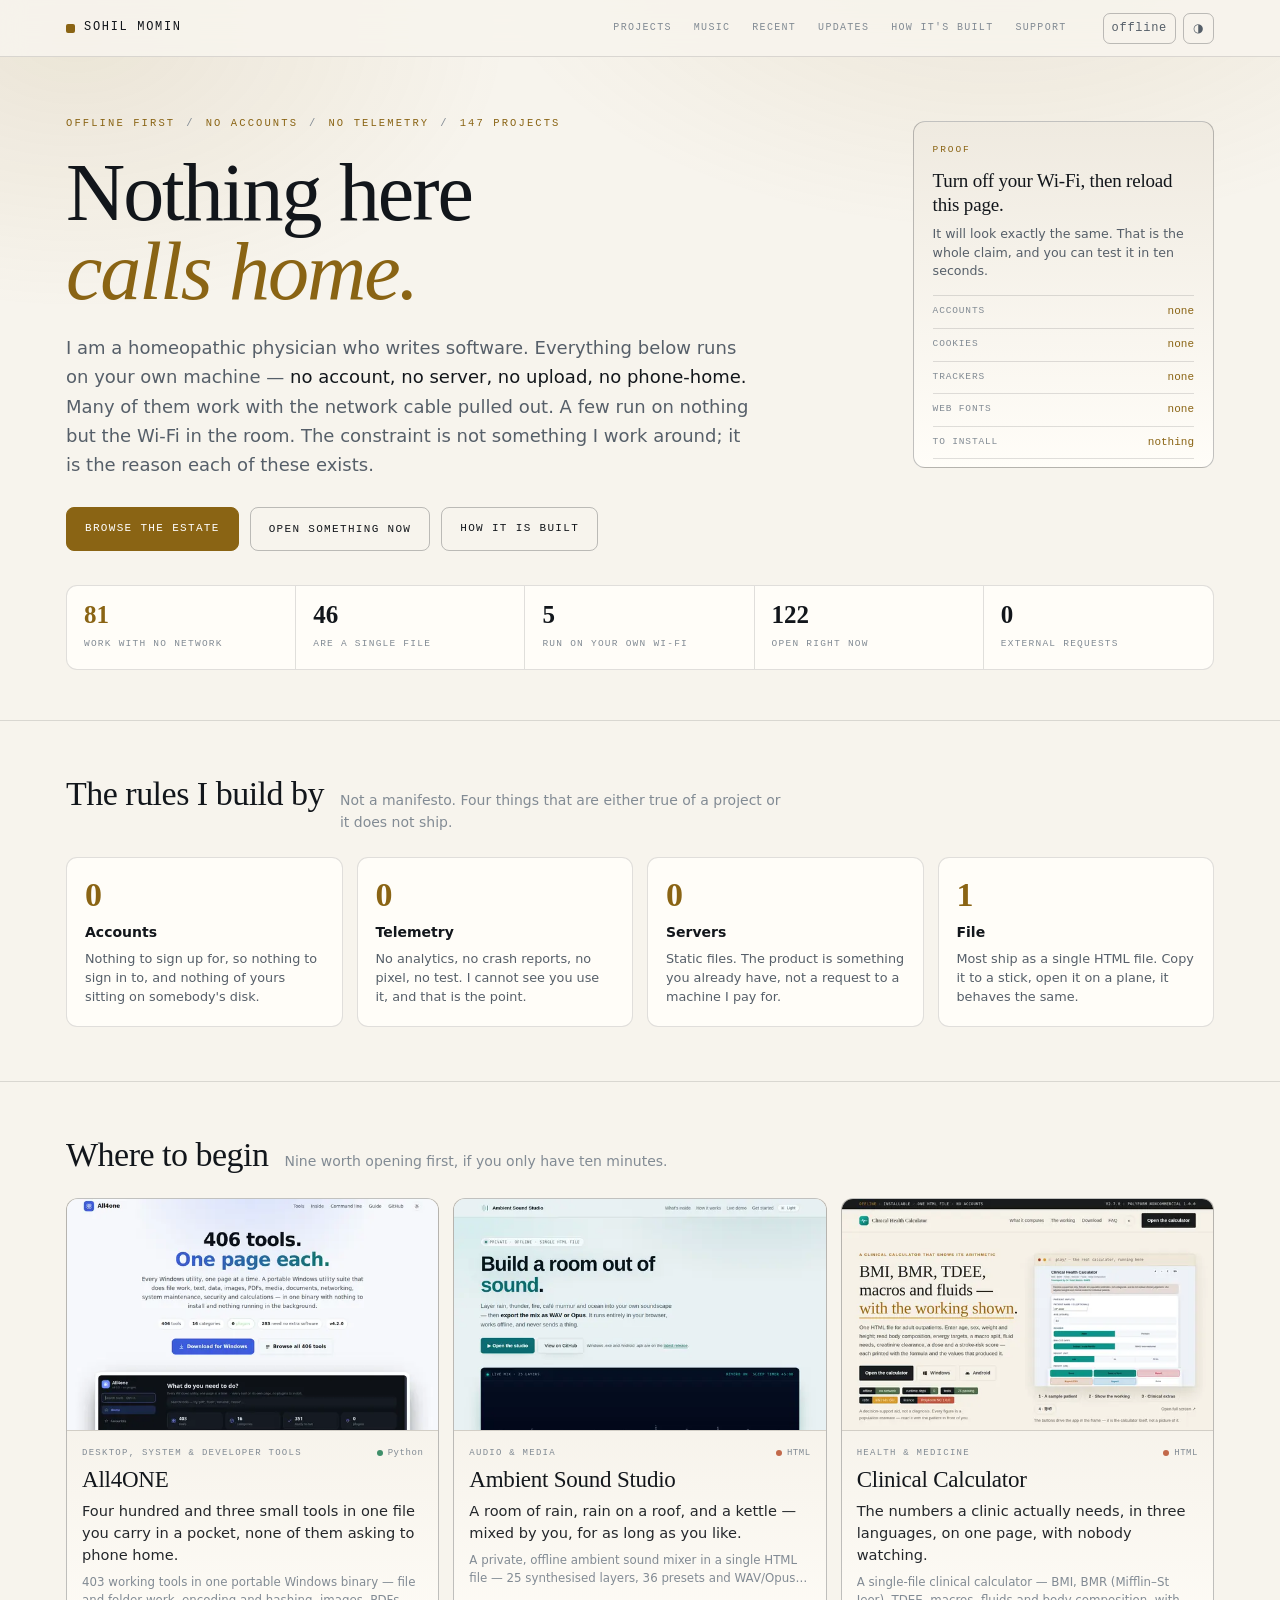
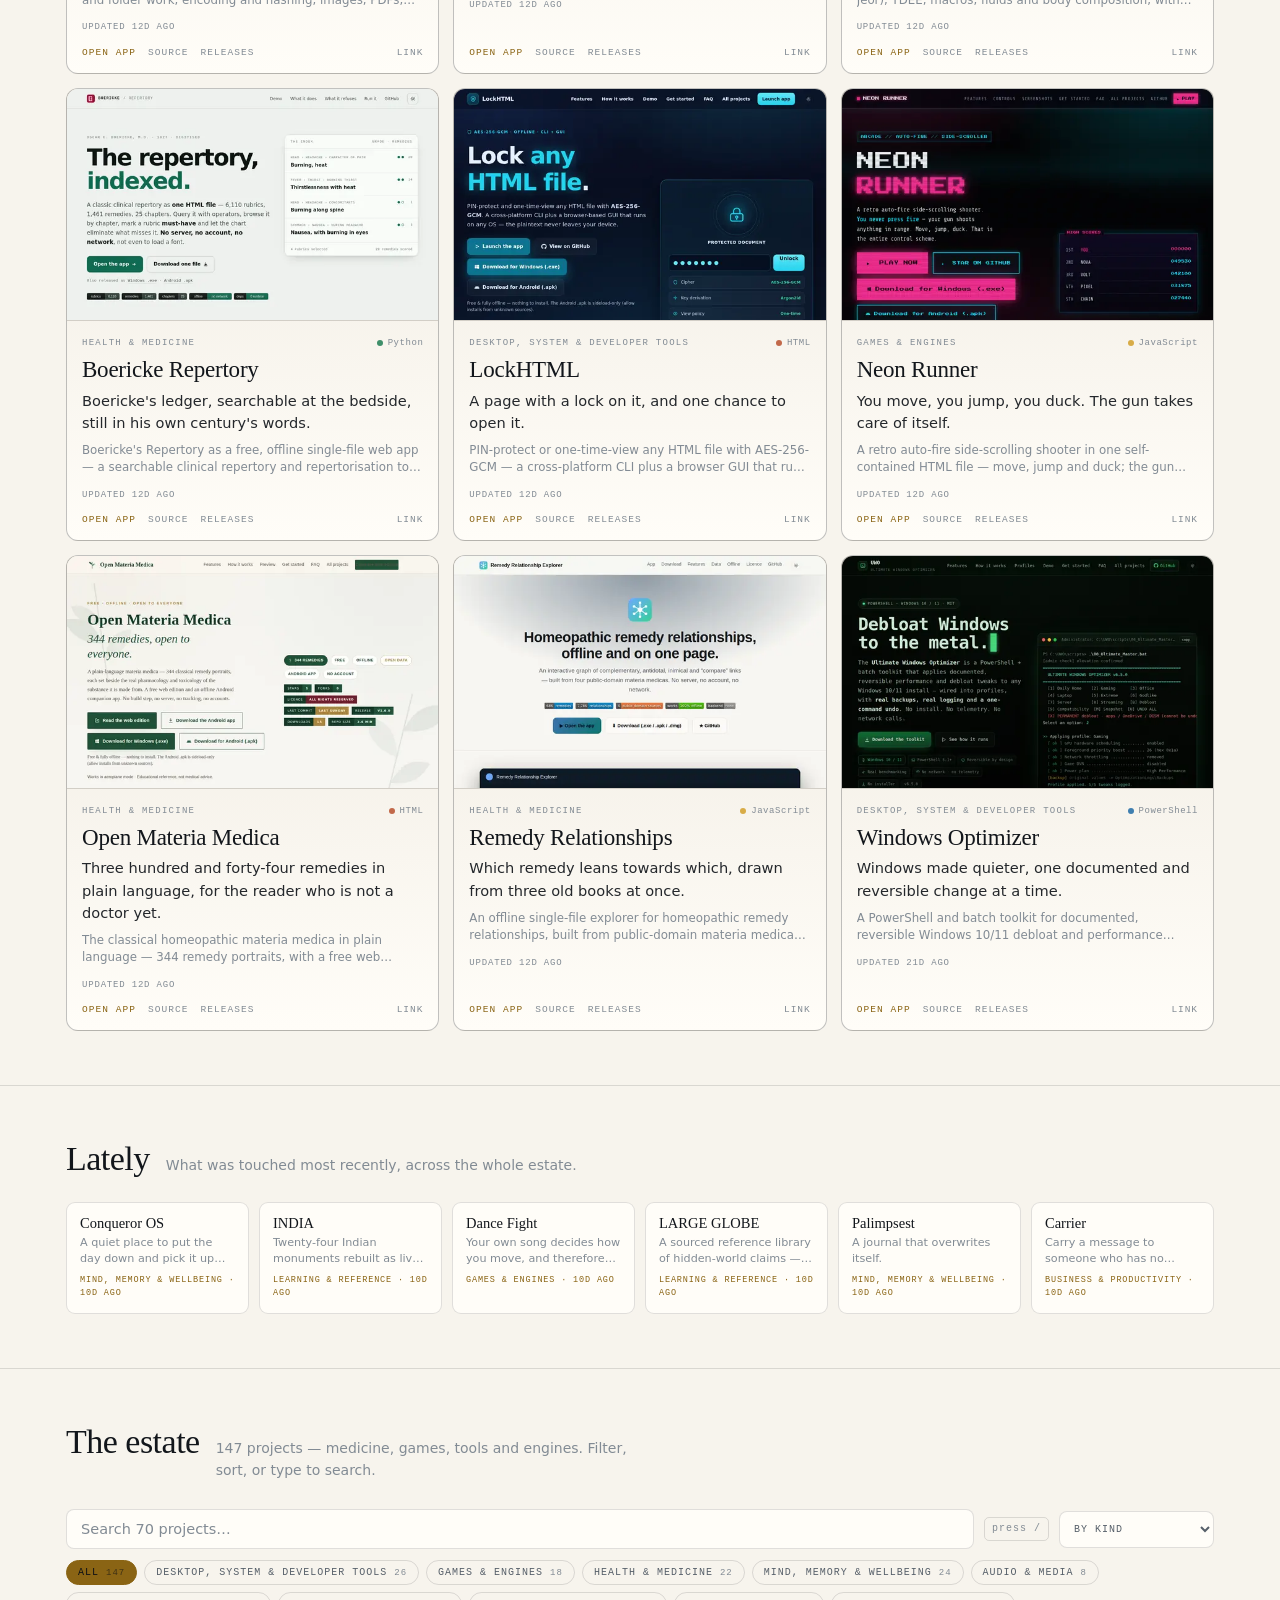
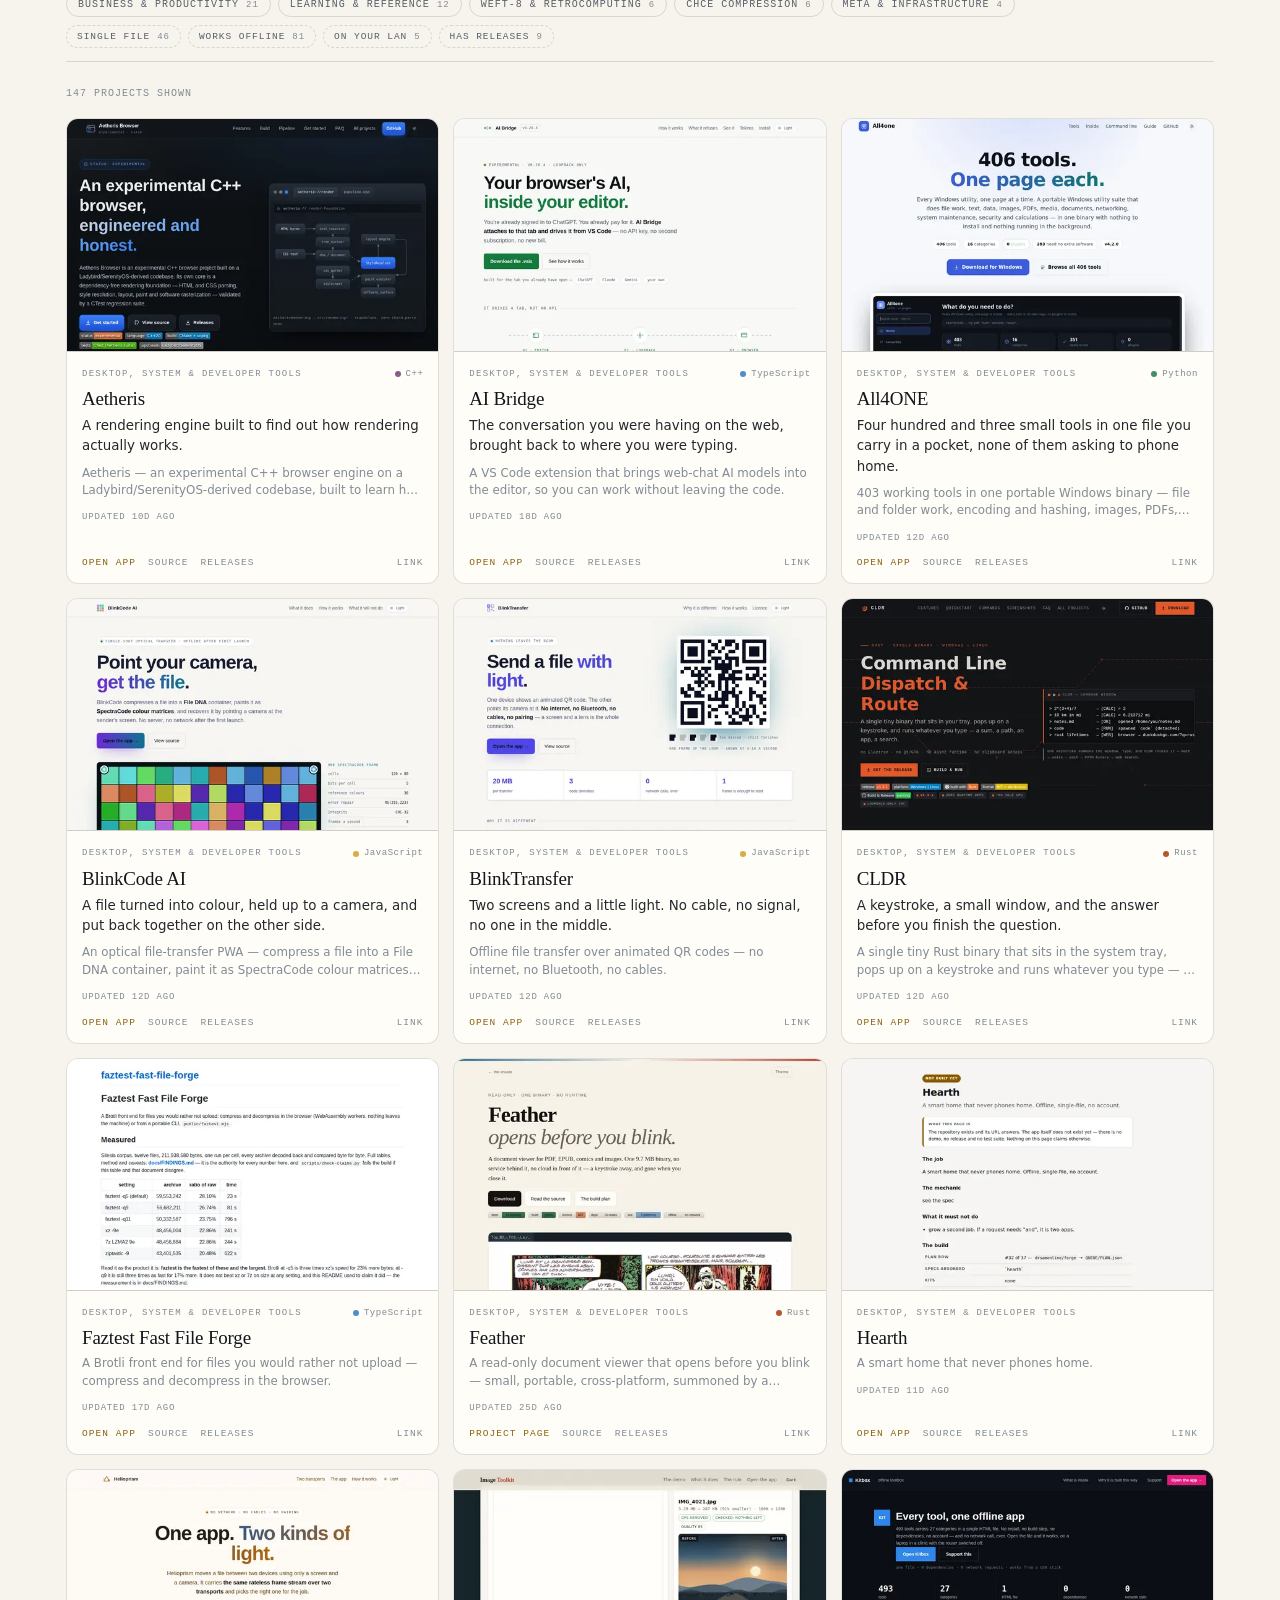
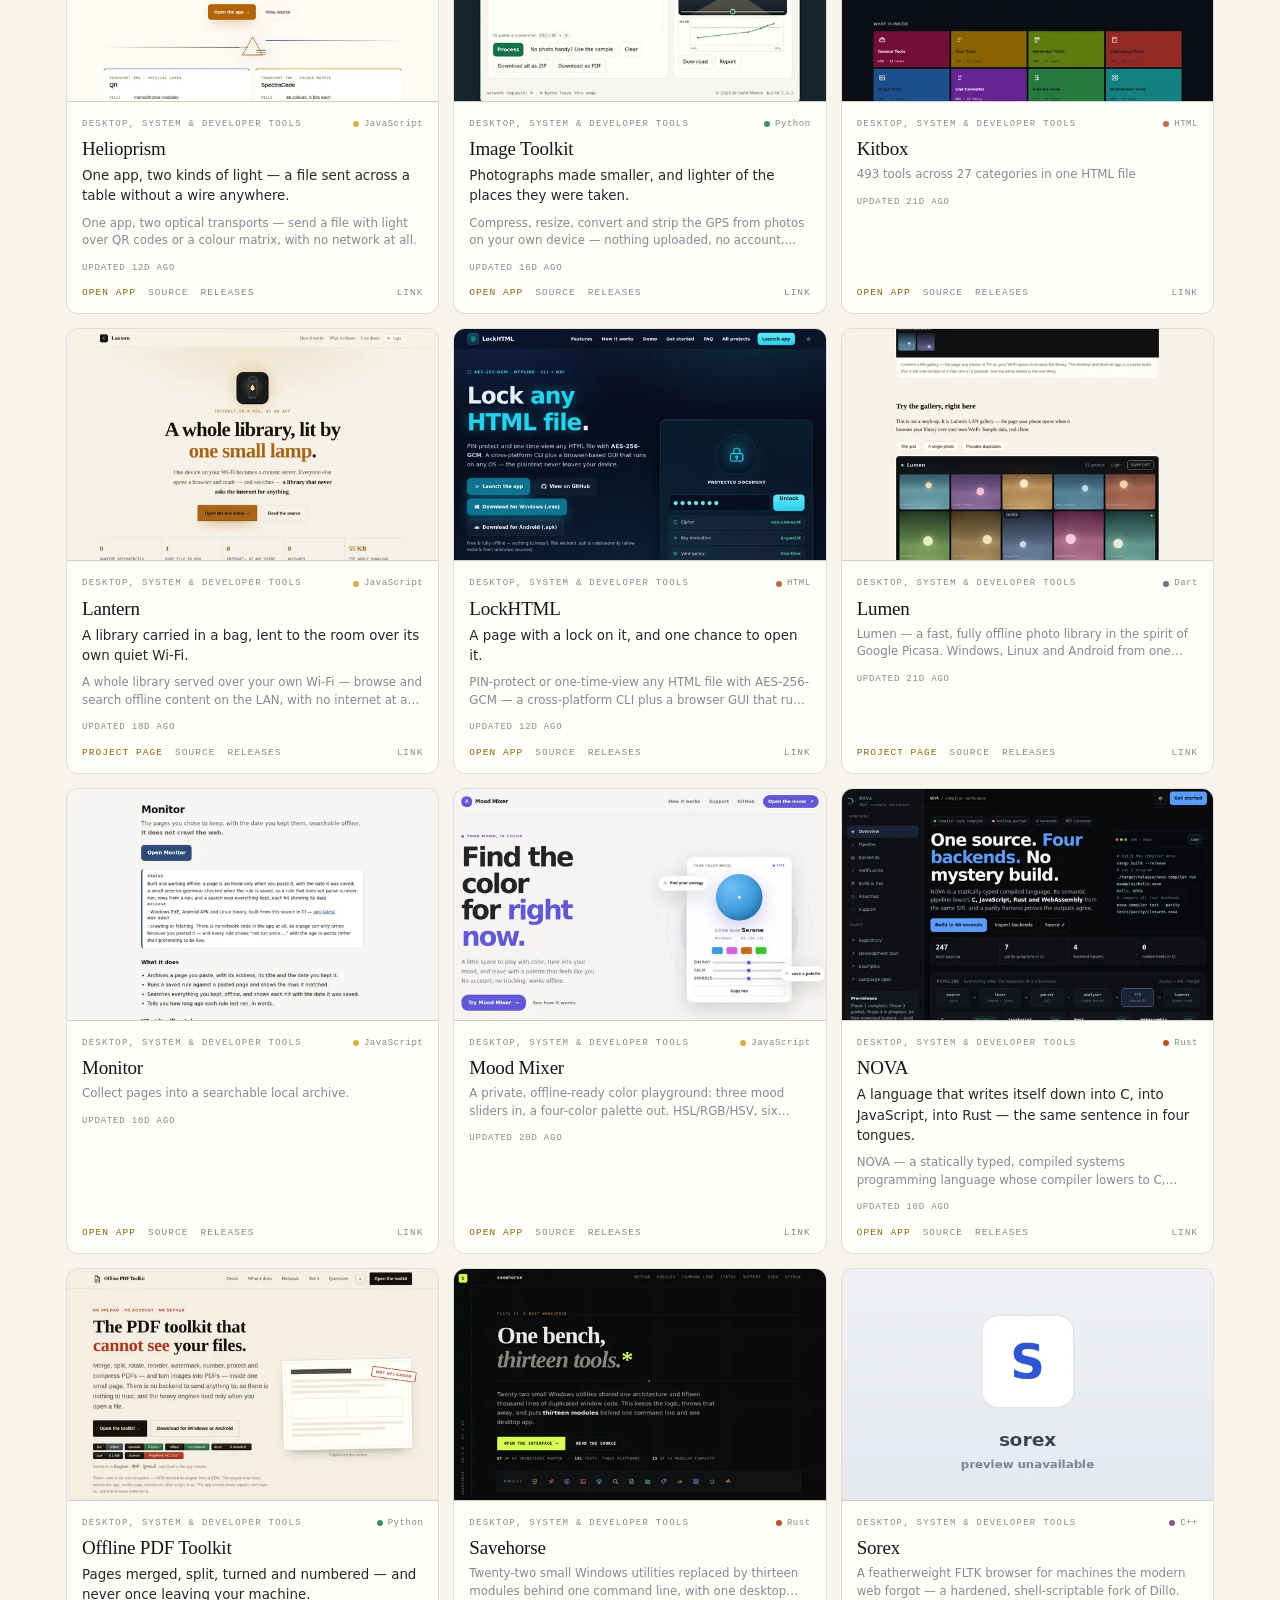
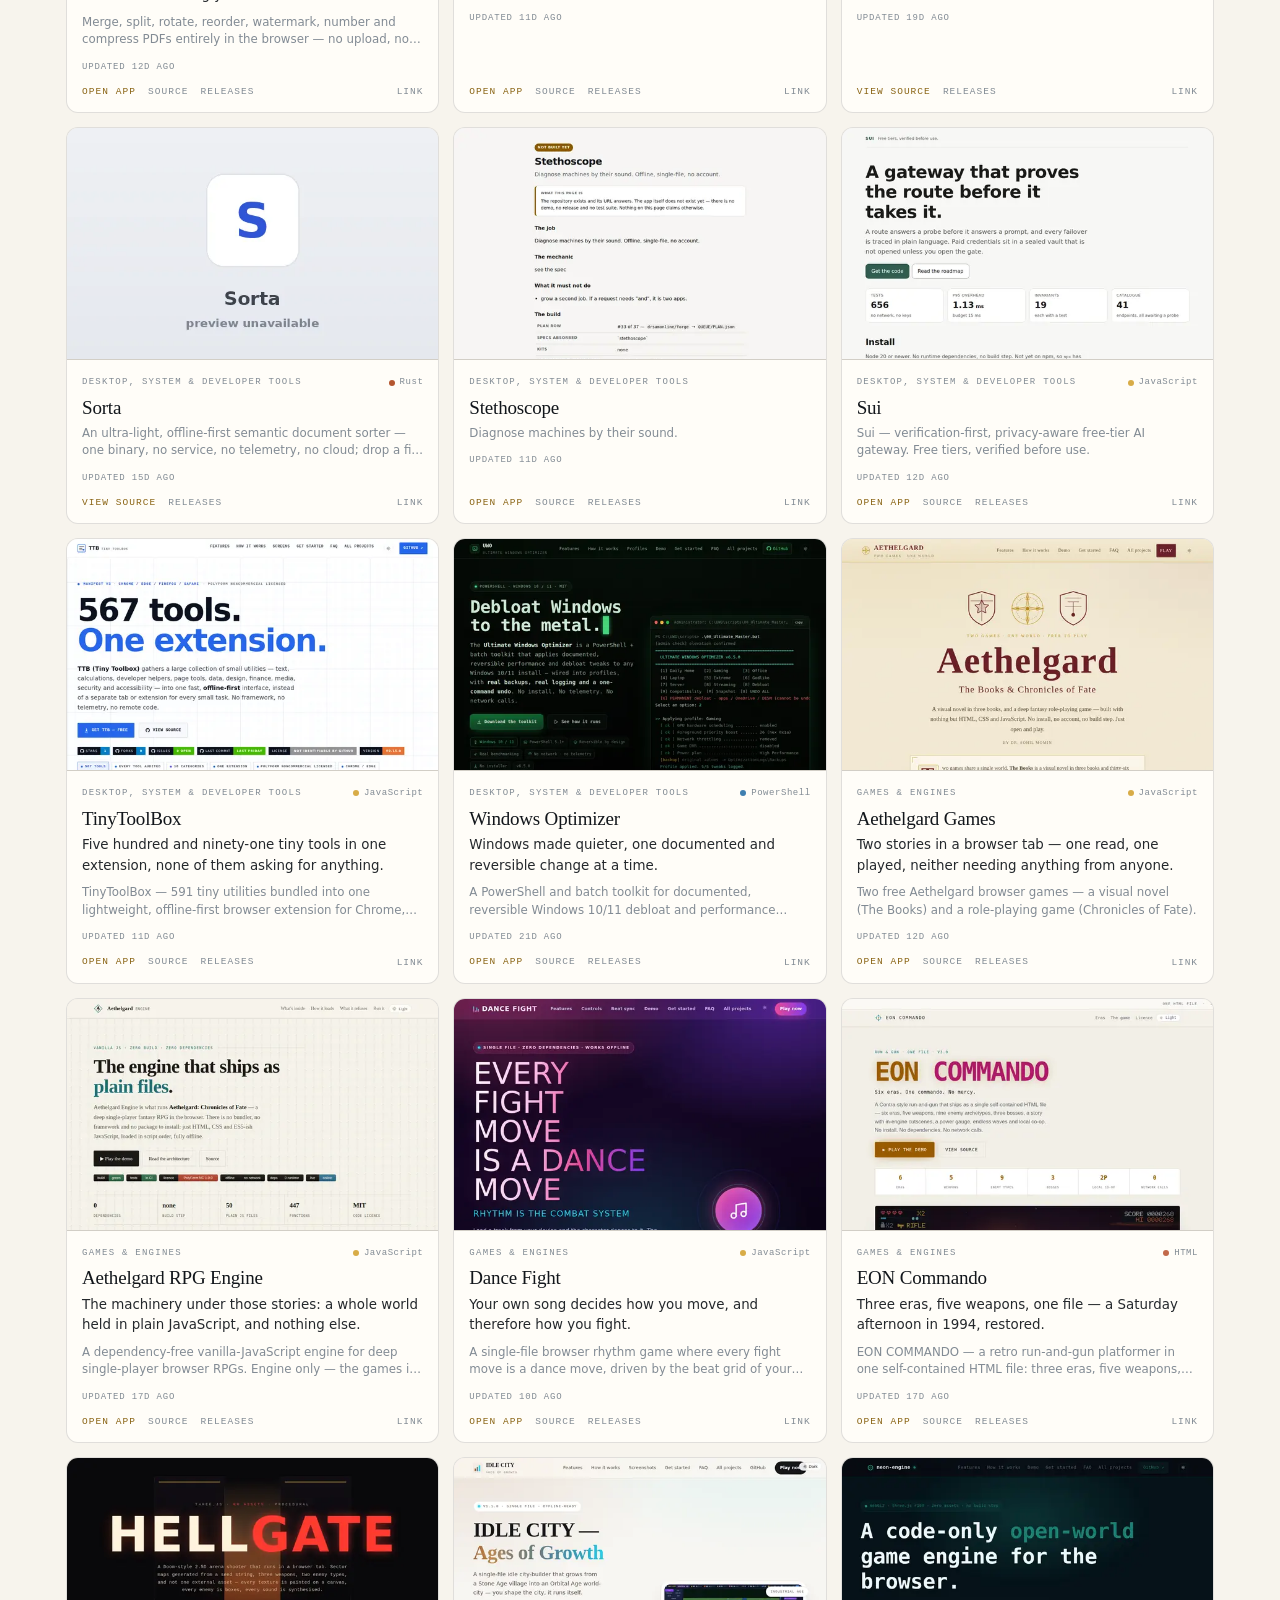
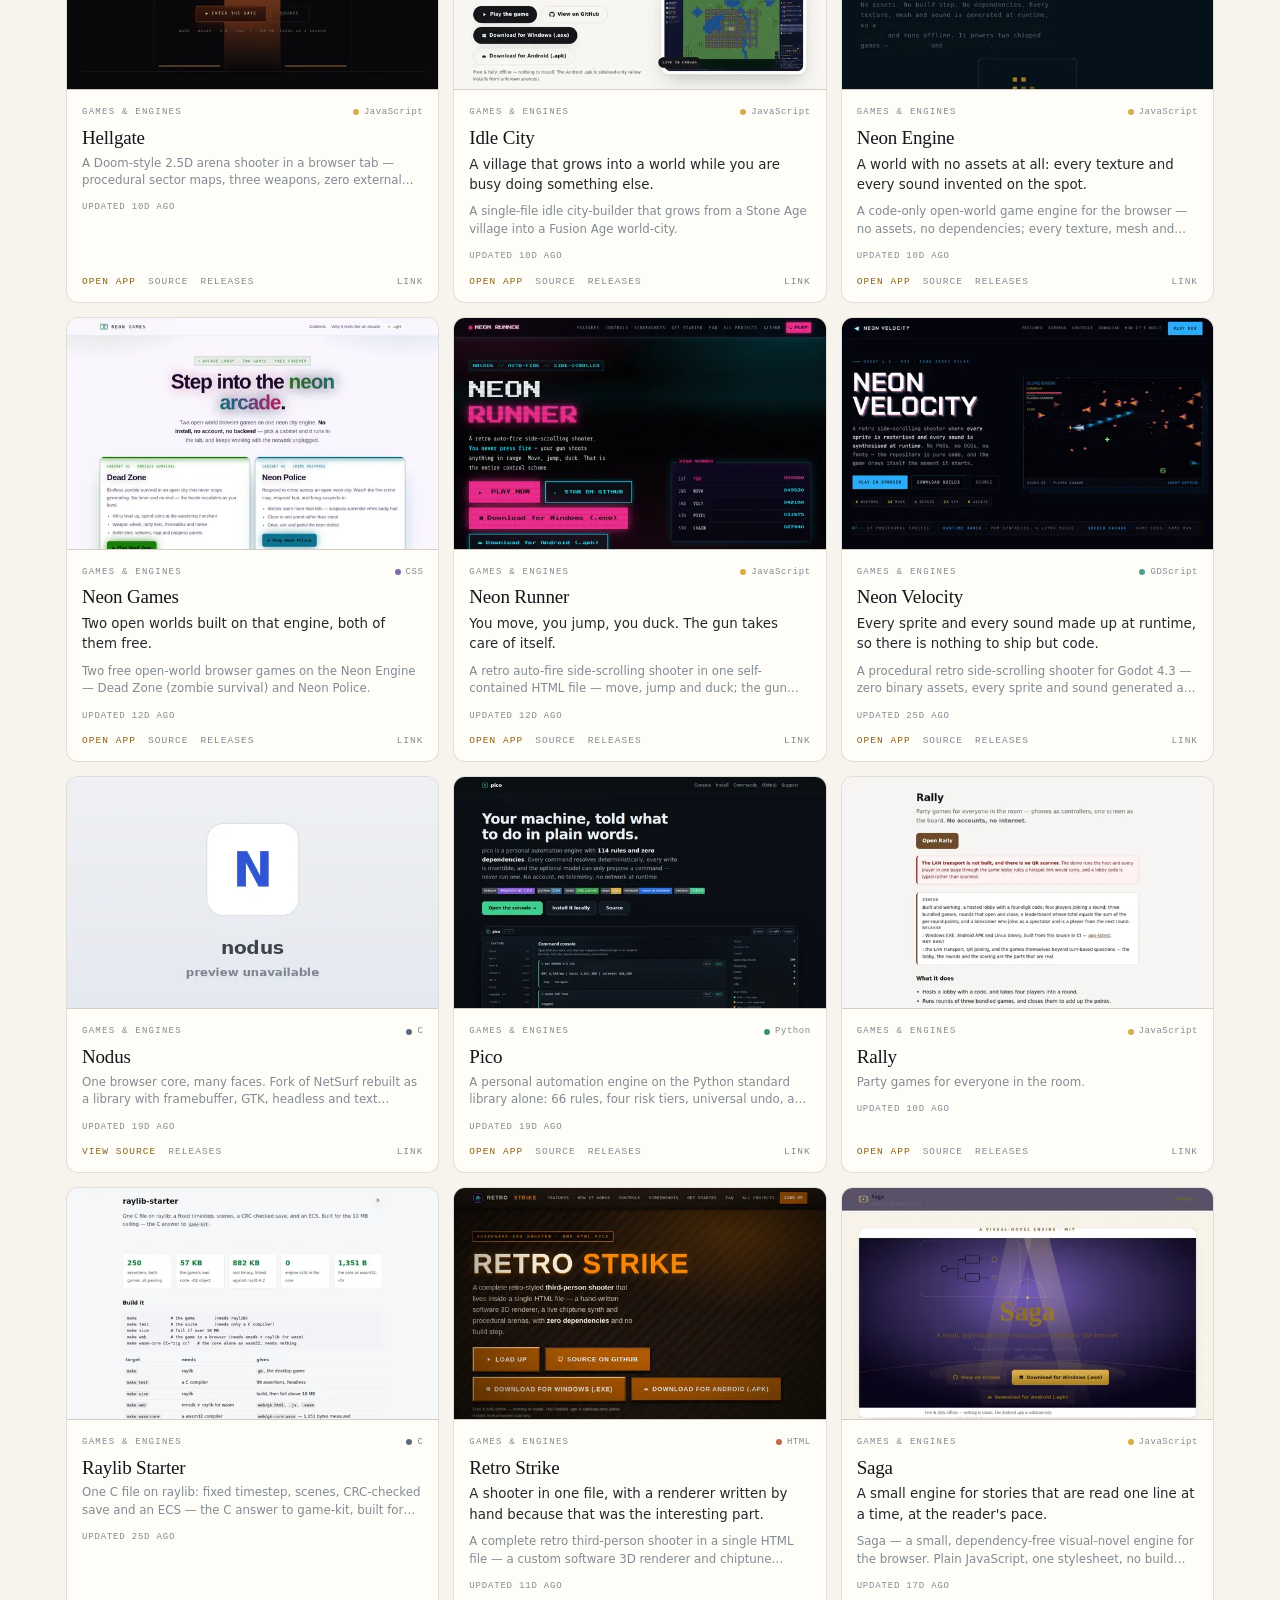
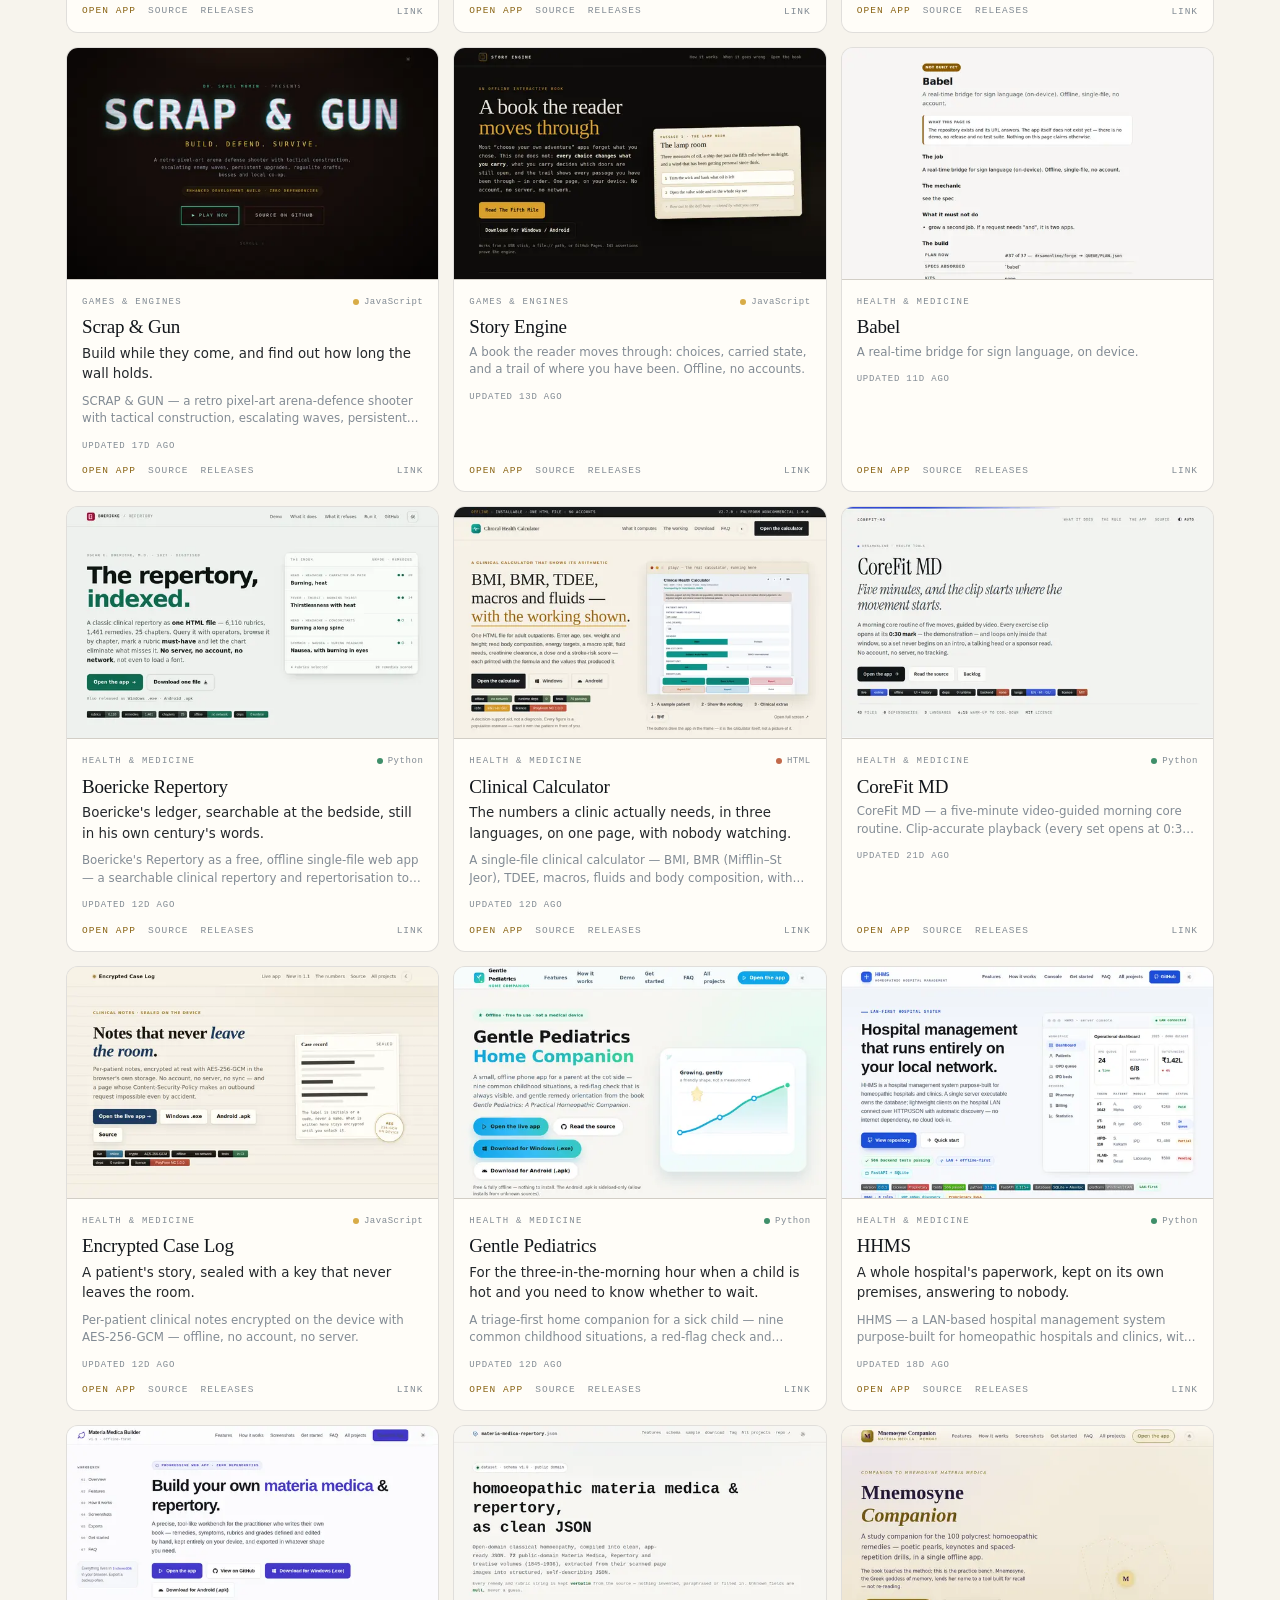
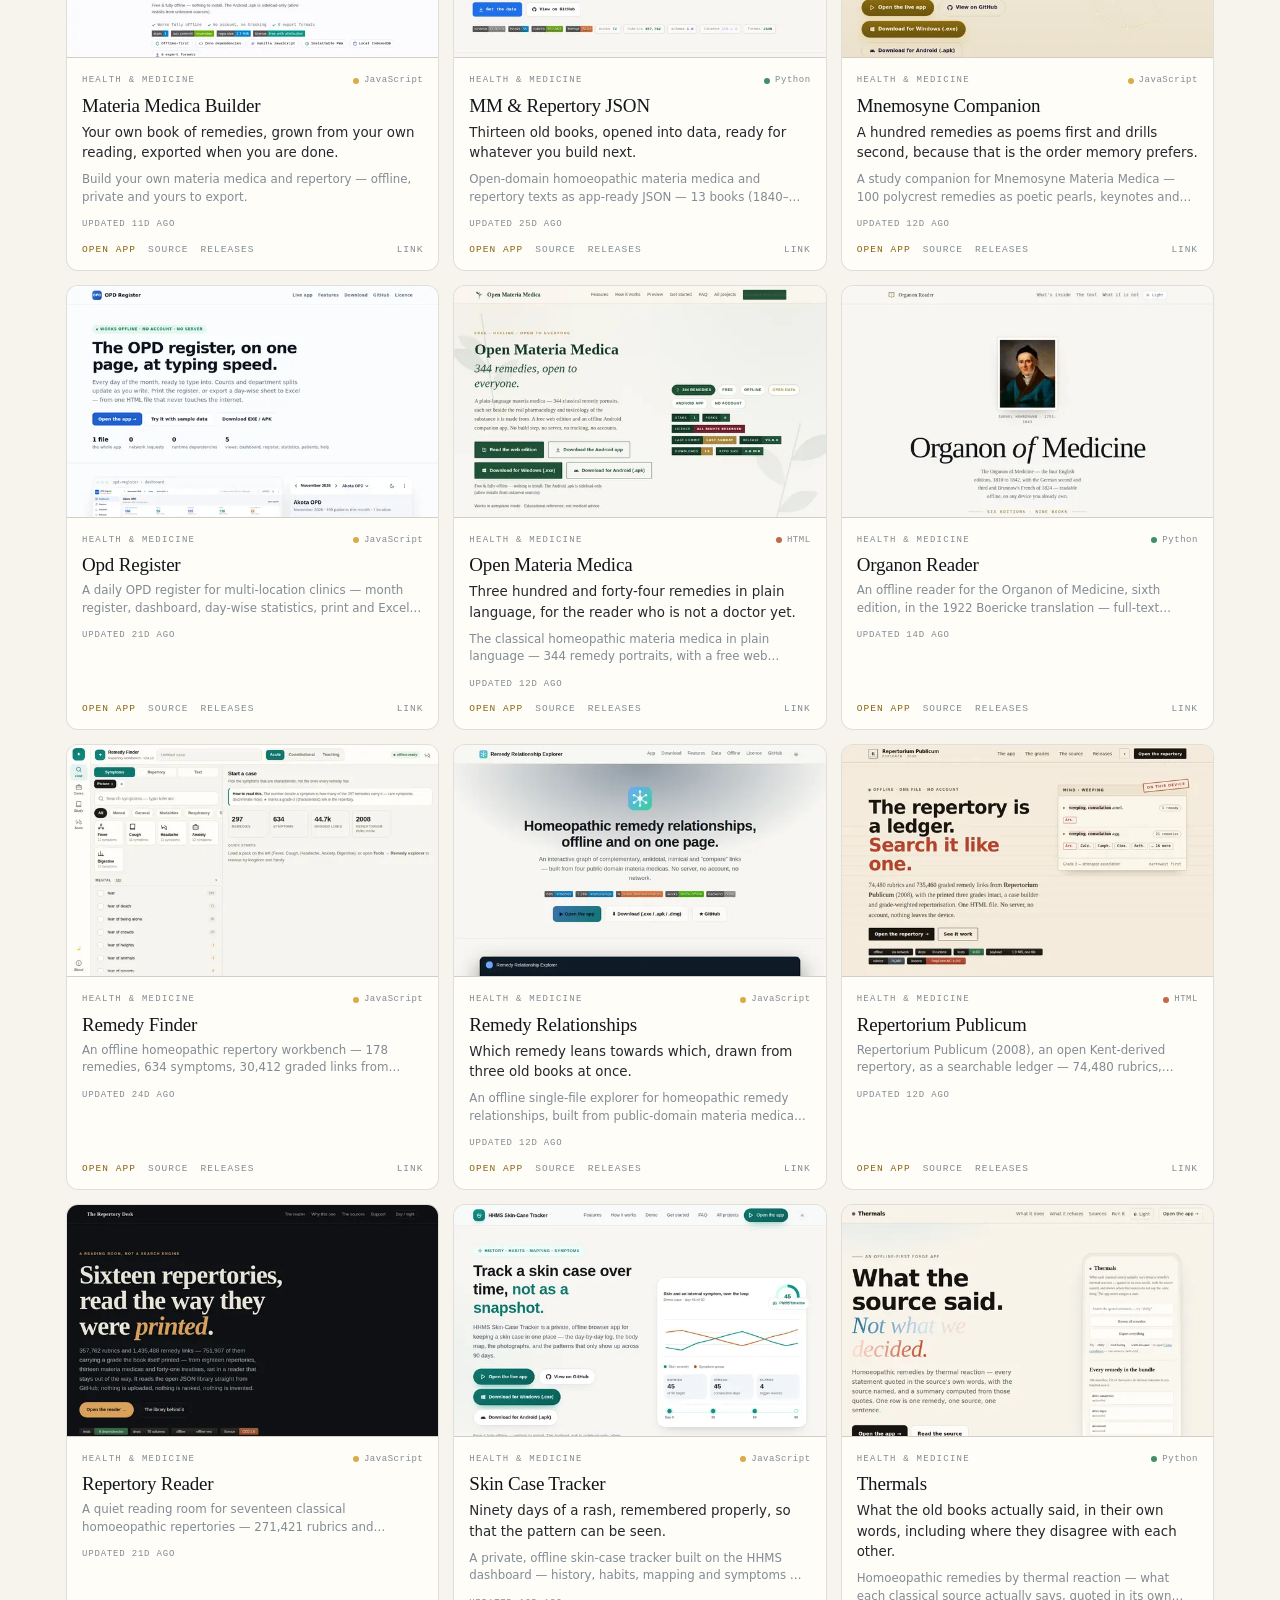
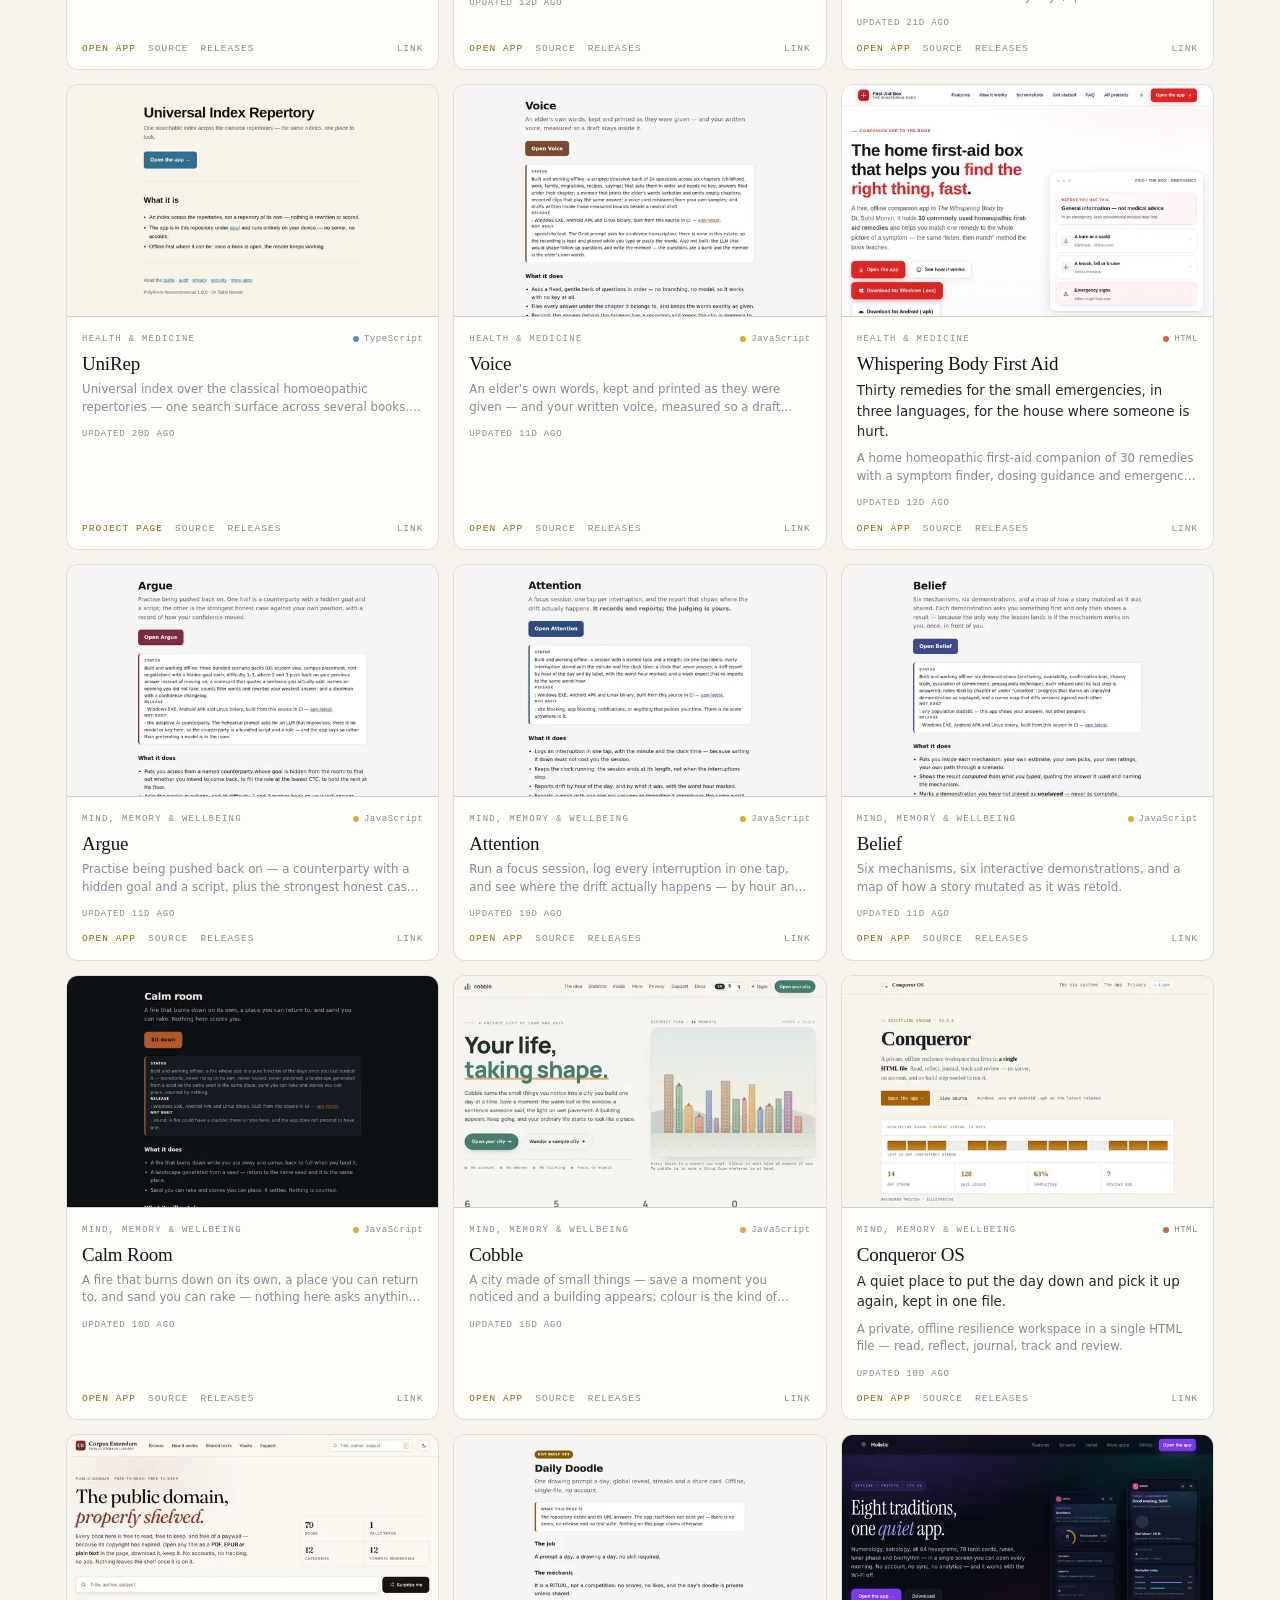
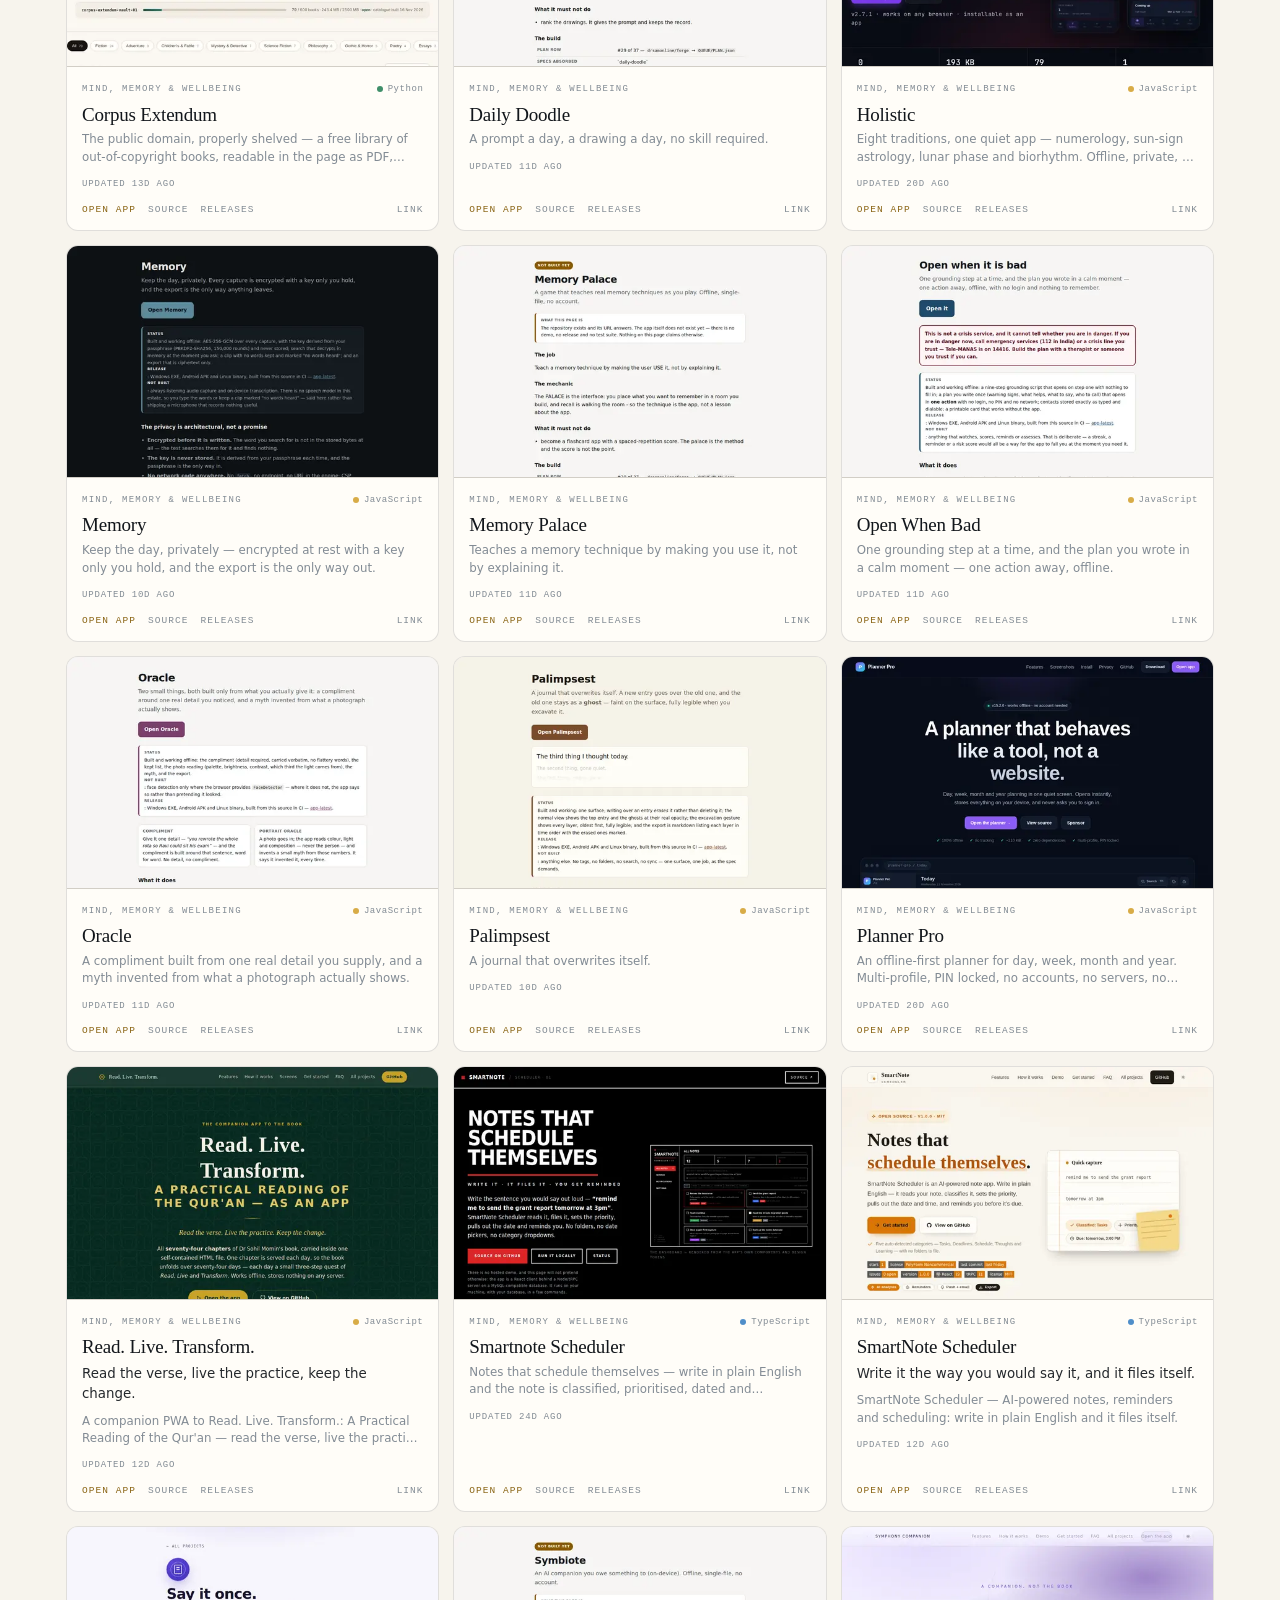
==== commit 6af87f82: "chore: refresh hub data and screenshots" ====
--- a/index.html
+++ b/index.html
@@ -512,10 +512,10 @@
 </div>
 
 <!--REPO_SNAPSHOT_START-->
-<script id="repo-snapshot" type="application/json">[{"name":"accent-oracle","key":"accent-oracle","kit":false,"desc":"It listens to four seconds of speech and guesses which accent it heard — on device, with a band on how sure it is.","cat":"audio","catLabel":"Audio & Media","demo":false,"feat":false,"rel":false,"kicker":"","tag":"","lang":"Python","stars":1,"pushed":"2026-11-11T18:31:58Z","archived":false,"topics":["accent","confidence-band","no-telemetry","offline-first","polyform-noncommercial","single-file","speech","speech-analysis","vanilla-js","web-audio"],"hasPages":true,"landing":"https://drsamonline.github.io/accent-oracle/","source":"https://github.com/drsamonline/accent-oracle","releases":"https://github.com/drsamonline/accent-oracle/releases","shot":"assets/shots/accent-oracle.webp"},{"name":"aethelgard-games","key":"aethelgard-games","kit":false,"desc":"Two free Aethelgard browser games — a visual novel (The Books) and a role-playing game (Chronicles of Fate).","cat":"games","catLabel":"Games & Engines","demo":true,"feat":false,"rel":false,"kicker":"","tag":"","lang":"JavaScript","stars":1,"pushed":"2026-11-24T07:07:04Z","archived":false,"topics":["browser-game","games","github-pages","offline-first"],"hasPages":true,"landing":"https://drsamonline.github.io/aethelgard-games/","source":"https://github.com/drsamonline/aethelgard-games","releases":"https://github.com/drsamonline/aethelgard-games/releases","shot":"assets/shots/aethelgard-games.webp"},{"name":"aethelgard-rpg-engine","key":"aethelgard-rpg-engine","kit":false,"desc":"A dependency-free vanilla-JavaScript engine for deep single-player browser RPGs. Engine only — the games it powers live in aethelgard-games.","cat":"games","catLabel":"Games & Engines","demo":true,"feat":false,"rel":false,"kicker":"","tag":"","lang":"JavaScript","stars":1,"pushed":"2026-11-19T13:14:46Z","archived":false,"topics":["game-engine","games","javascript","vanilla-js","zero-dependency"],"hasPages":true,"landing":"https://drsamonline.github.io/aethelgard-rpg-engine/","source":"https://github.com/drsamonline/aethelgard-rpg-engine","releases":"https://github.com/drsamonline/aethelgard-rpg-engine/releases","shot":"assets/shots/aethelgard-rpg-engine.webp"},{"name":"ai-bridge","key":"ai-bridge","kit":false,"desc":"A VS Code extension that brings web-chat AI models into the editor, so you can work without leaving the code.","cat":"desktop","catLabel":"Desktop, System & Developer Tools","demo":true,"feat":false,"rel":false,"kicker":"","tag":"","lang":"TypeScript","stars":1,"pushed":"2026-11-18T08:39:08Z","archived":false,"topics":["ai","typescript","vscode-extension"],"hasPages":true,"landing":"https://drsamonline.github.io/ai-bridge/","source":"https://github.com/drsamonline/ai-bridge","releases":"https://github.com/drsamonline/ai-bridge/releases","shot":"assets/shots/ai-bridge.webp"},{"name":"All4ONE","key":"all4one","kit":false,"desc":"403 working tools in one portable Windows binary — file and folder work, encoding and hashing, images, PDFs, media, documents, network diagnostics, system maintenance, security checks and generators. No installer, no registry writes, no telemetry.","cat":"desktop","catLabel":"Desktop, System & Developer Tools","demo":true,"feat":true,"rel":true,"kicker":"Windows toolkit","tag":"403 tools · one file","lang":"Python","stars":1,"pushed":"2026-11-24T00:42:00Z","archived":false,"topics":["cli-tool","offline-tools","portable-app","productivity","tooling","windows"],"hasPages":true,"landing":"https://drsamonline.github.io/All4ONE/","source":"https://github.com/drsamonline/All4ONE","releases":"https://github.com/drsamonline/All4ONE/releases","shot":"assets/shots/All4ONE.webp"},{"name":"ambient-sound-studio","key":"ambient-sound-studio","kit":false,"desc":"A private, offline ambient sound mixer in a single HTML file — 25 synthesised layers, 36 presets and WAV/Opus export.","cat":"audio","catLabel":"Audio & Media","demo":true,"feat":true,"rel":true,"kicker":"","tag":"","lang":"HTML","stars":1,"pushed":"2026-11-24T05:54:47Z","archived":false,"topics":["ambient","music","no-tracking","offline-first","pwa","single-file"],"hasPages":true,"landing":"https://drsamonline.github.io/ambient-sound-studio/","source":"https://github.com/drsamonline/ambient-sound-studio","releases":"https://github.com/drsamonline/ambient-sound-studio/releases","shot":"assets/shots/ambient-sound-studio.webp"},{"name":"app-argue","key":"app-argue","kit":false,"desc":"Forge app — offline, single-file, no account, no telemetry.","cat":"other","catLabel":"Other / New","demo":true,"feat":false,"rel":false,"kicker":"","tag":"","lang":"JavaScript","stars":0,"pushed":"2026-11-25T08:44:04Z","archived":false,"topics":[],"hasPages":true,"landing":"https://drsamonline.github.io/app-argue/","source":"https://github.com/drsamonline/app-argue","releases":"https://github.com/drsamonline/app-argue/releases","shot":"assets/shots/app-argue.webp"},{"name":"app-attention","key":"app-attention","kit":false,"desc":"Forge app — offline, single-file, no account, no telemetry.","cat":"other","catLabel":"Other / New","demo":true,"feat":false,"rel":false,"kicker":"","tag":"","lang":"","stars":0,"pushed":"2026-11-25T06:30:29Z","archived":false,"topics":[],"hasPages":true,"landing":"https://drsamonline.github.io/app-attention/","source":"https://github.com/drsamonline/app-attention","releases":"https://github.com/drsamonline/app-attention/releases","shot":"assets/shots/app-attention.webp"},{"name":"app-babel","key":"app-babel","kit":false,"desc":"Forge app — offline, single-file, no account, no telemetry.","cat":"other","catLabel":"Other / New","demo":true,"feat":false,"rel":false,"kicker":"","tag":"","lang":"","stars":0,"pushed":"2026-11-25T06:31:23Z","archived":false,"topics":[],"hasPages":true,"landing":"https://drsamonline.github.io/app-babel/","source":"https://github.com/drsamonline/app-babel","releases":"https://github.com/drsamonline/app-babel/releases","shot":"assets/shots/app-babel.webp"},{"name":"app-belief","key":"app-belief","kit":false,"desc":"Forge app — offline, single-file, no account, no telemetry.","cat":"other","catLabel":"Other / New","demo":true,"feat":false,"rel":false,"kicker":"","tag":"","lang":"JavaScript","stars":0,"pushed":"2026-11-25T08:07:37Z","archived":false,"topics":[],"hasPages":true,"landing":"https://drsamonline.github.io/app-belief/","source":"https://github.com/drsamonline/app-belief","releases":"https://github.com/drsamonline/app-belief/releases","shot":"assets/shots/app-belief.webp"},{"name":"app-calm-room","key":"app-calm-room","kit":false,"desc":"Forge app — offline, single-file, no account, no telemetry.","cat":"other","catLabel":"Other / New","demo":true,"feat":false,"rel":false,"kicker":"","tag":"","lang":"","stars":0,"pushed":"2026-11-25T06:30:09Z","archived":false,"topics":[],"hasPages":true,"landing":"https://drsamonline.github.io/app-calm-room/","source":"https://github.com/drsamonline/app-calm-room","releases":"https://github.com/drsamonline/app-calm-room/releases","shot":"assets/shots/app-calm-room.webp"},{"name":"app-carrier","key":"app-carrier","kit":false,"desc":"Forge app — offline, single-file, no account, no telemetry.","cat":"other","catLabel":"Other / New","demo":true,"feat":false,"rel":false,"kicker":"","tag":"","lang":"","stars":0,"pushed":"2026-11-25T06:30:51Z","archived":false,"topics":[],"hasPages":true,"landing":"https://drsamonline.github.io/app-carrier/","source":"https://github.com/drsamonline/app-carrier","releases":"https://github.com/drsamonline/app-carrier/releases","shot":"assets/shots/app-carrier.webp"},{"name":"app-claim","key":"app-claim","kit":false,"desc":"Forge app — offline, single-file, no account, no telemetry.","cat":"other","catLabel":"Other / New","demo":true,"feat":false,"rel":false,"kicker":"","tag":"","lang":"","stars":0,"pushed":"2026-11-25T06:30:19Z","archived":false,"topics":[],"hasPages":true,"landing":"https://drsamonline.github.io/app-claim/","source":"https://github.com/drsamonline/app-claim","releases":"https://github.com/drsamonline/app-claim/releases","shot":"assets/shots/app-claim.webp"},{"name":"app-clip-loom","key":"app-clip-loom","kit":false,"desc":"Clip Loom — clipboard programs you can read: strip tracking, tidy text, keep what matters. Weft-8 on the Loom.","cat":"weft","catLabel":"Weft-8 & Retrocomputing","demo":true,"feat":false,"rel":false,"kicker":"","tag":"","lang":"Python","stars":1,"pushed":"2026-11-21T15:52:53Z","archived":false,"topics":["clipboard","offline-first","productivity","single-file","weft-8"],"hasPages":true,"landing":"https://drsamonline.github.io/app-clip-loom/","source":"https://github.com/drsamonline/app-clip-loom","releases":"https://github.com/drsamonline/app-clip-loom/releases","shot":"assets/shots/app-clip-loom.webp"},{"name":"app-companion-forge","key":"app-companion-forge","kit":false,"desc":"Forge tooling, not a product app — an offline pocket console for the Forge system.","cat":"infra","catLabel":"Meta & Infrastructure","demo":false,"feat":false,"rel":false,"kicker":"","tag":"","lang":"Python","stars":1,"pushed":"2026-11-24T22:34:42Z","archived":false,"topics":["offline-first","productivity","single-file","tooling"],"hasPages":true,"landing":"https://drsamonline.github.io/app-companion-forge/","source":"https://github.com/drsamonline/app-companion-forge","releases":"https://github.com/drsamonline/app-companion-forge/releases","shot":"assets/shots/app-companion-forge.webp"},{"name":"app-daily-doodle","key":"app-daily-doodle","kit":false,"desc":"Forge app — offline, single-file, no account, no telemetry.","cat":"other","catLabel":"Other / New","demo":true,"feat":false,"rel":false,"kicker":"","tag":"","lang":"","stars":0,"pushed":"2026-11-25T06:30:59Z","archived":false,"topics":[],"hasPages":true,"landing":"https://drsamonline.github.io/app-daily-doodle/","source":"https://github.com/drsamonline/app-daily-doodle","releases":"https://github.com/drsamonline/app-daily-doodle/releases","shot":"assets/shots/app-daily-doodle.webp"},{"name":"app-decay","key":"app-decay","kit":false,"desc":"Forge app — offline, single-file, no account, no telemetry.","cat":"other","catLabel":"Other / New","demo":true,"feat":false,"rel":false,"kicker":"","tag":"","lang":"JavaScript","stars":0,"pushed":"2026-11-25T08:32:54Z","archived":false,"topics":[],"hasPages":true,"landing":"https://drsamonline.github.io/app-decay/","source":"https://github.com/drsamonline/app-decay","releases":"https://github.com/drsamonline/app-decay/releases","shot":"assets/shots/app-decay.webp"},{"name":"app-doc-diff","key":"app-doc-diff","kit":false,"desc":"Forge app — offline, single-file, no account, no telemetry.","cat":"other","catLabel":"Other / New","demo":true,"feat":false,"rel":false,"kicker":"","tag":"","lang":"JavaScript","stars":0,"pushed":"2026-11-25T08:07:33Z","archived":false,"topics":[],"hasPages":true,"landing":"https://drsamonline.github.io/app-doc-diff/","source":"https://github.com/drsamonline/app-doc-diff","releases":"https://github.com/drsamonline/app-doc-diff/releases","shot":"assets/shots/app-doc-diff.webp"},{"name":"app-encrypted-case-log","key":"app-encrypted-case-log","kit":false,"desc":"Per-patient clinical notes encrypted on the device with AES-256-GCM — offline, no account, no server.","cat":"health","catLabel":"Health & Medicine","demo":true,"feat":false,"rel":false,"kicker":"","tag":"","lang":"JavaScript","stars":1,"pushed":"2026-11-24T08:44:53Z","archived":false,"topics":["clinical","encryption","offline-first","privacy","pwa"],"hasPages":true,"landing":"https://drsamonline.github.io/app-encrypted-case-log/","source":"https://github.com/drsamonline/app-encrypted-case-log","releases":"https://github.com/drsamonline/app-encrypted-case-log/releases","shot":"assets/shots/app-encrypted-case-log.webp"},{"name":"app-endpoints","key":"app-endpoints","kit":false,"desc":"Endpoints — find the right free API for a job: an offline directory of 2,214 public APIs, filterable by auth, CORS and HTTPS. No account, no server, no network at runtime.","cat":"learning","catLabel":"Learning & Reference","demo":true,"feat":false,"rel":false,"kicker":"","tag":"","lang":"JavaScript","stars":1,"pushed":"2026-11-12T06:46:22Z","archived":false,"topics":["api","cors","developer-tools","directory","no-telemetry","offline-first","single-file"],"hasPages":true,"landing":"https://drsamonline.github.io/app-endpoints/","source":"https://github.com/drsamonline/app-endpoints","releases":"https://github.com/drsamonline/app-endpoints/releases","shot":"assets/shots/app-endpoints.webp"},{"name":"app-esoteric","key":"app-esoteric","kit":false,"desc":"Forge app — offline, single-file, no account, no telemetry.","cat":"other","catLabel":"Other / New","demo":true,"feat":false,"rel":false,"kicker":"","tag":"","lang":"","stars":0,"pushed":"2026-11-25T06:30:34Z","archived":false,"topics":[],"hasPages":true,"landing":"https://drsamonline.github.io/app-esoteric/","source":"https://github.com/drsamonline/app-esoteric","releases":"https://github.com/drsamonline/app-esoteric/releases","shot":"assets/shots/app-esoteric.webp"},{"name":"app-field-kit","key":"app-field-kit","kit":true,"desc":"Forge app — offline, single-file, no account, no telemetry.","cat":"kits","catLabel":"Libraries & Kits","demo":true,"feat":false,"rel":false,"kicker":"","tag":"","lang":"","stars":0,"pushed":"2026-11-25T06:30:42Z","archived":false,"topics":[],"hasPages":true,"landing":"https://drsamonline.github.io/app-field-kit/","source":"https://github.com/drsamonline/app-field-kit","releases":"https://github.com/drsamonline/app-field-kit/releases","shot":"assets/shots/app-field-kit.webp"},{"name":"app-hearth","key":"app-hearth","kit":false,"desc":"Forge app — offline, single-file, no account, no telemetry.","cat":"other","catLabel":"Other / New","demo":true,"feat":false,"rel":false,"kicker":"","tag":"","lang":"","stars":0,"pushed":"2026-11-25T06:31:08Z","archived":false,"topics":[],"hasPages":true,"landing":"https://drsamonline.github.io/app-hearth/","source":"https://github.com/drsamonline/app-hearth","releases":"https://github.com/drsamonline/app-hearth/releases","shot":"assets/shots/app-hearth.webp"},{"name":"app-image-toolkit","key":"app-image-toolkit","kit":false,"desc":"Compress, resize, convert and strip the GPS from photos on your own device — nothing uploaded, no account, works offline.","cat":"desktop","catLabel":"Desktop, System & Developer Tools","demo":true,"feat":false,"rel":false,"kicker":"","tag":"","lang":"Python","stars":1,"pushed":"2026-11-20T06:54:42Z","archived":false,"topics":["app","github-pages","image-processing","no-tracking","offline-first","privacy-first","zero-dependency"],"hasPages":true,"landing":"https://drsamonline.github.io/app-image-toolkit/","source":"https://github.com/drsamonline/app-image-toolkit","releases":"https://github.com/drsamonline/app-image-toolkit/releases","shot":"assets/shots/app-image-toolkit.webp"},{"name":"app-jacquard","key":"app-jacquard","kit":false,"desc":"Jacquard — the loom you program: a Weft-8 8-bit assembler and VM with the device's sensors as memory-mapped peripherals.","cat":"weft","catLabel":"Weft-8 & Retrocomputing","demo":false,"feat":false,"rel":false,"kicker":"","tag":"","lang":"JavaScript","stars":1,"pushed":"2026-11-24T00:48:23Z","archived":false,"topics":["8-bit","assembler","jacquard","learning","offline-first","single-page","virtual-machine","web-app","weft-8","zero-dependency"],"hasPages":true,"landing":"https://drsamonline.github.io/app-jacquard/","source":"https://github.com/drsamonline/app-jacquard","releases":"https://github.com/drsamonline/app-jacquard/releases","shot":"assets/shots/app-jacquard.webp"},{"name":"app-lantern","key":"app-lantern","kit":false,"desc":"A whole library served over your own Wi-Fi — browse and search offline content on the LAN, with no internet at any point.","cat":"desktop","catLabel":"Desktop, System & Developer Tools","demo":false,"feat":false,"rel":false,"kicker":"","tag":"","lang":"JavaScript","stars":1,"pushed":"2026-11-18T08:39:23Z","archived":false,"topics":["content-server","full-text-search","internet-in-a-box","lan","nodejs","offline-first","zero-dependency"],"hasPages":true,"landing":"https://drsamonline.github.io/app-lantern/","source":"https://github.com/drsamonline/app-lantern","releases":"https://github.com/drsamonline/app-lantern/releases","shot":"assets/shots/app-lantern.webp"},{"name":"app-ledger","key":"app-ledger","kit":false,"desc":"Forge app — offline, single-file, no account, no telemetry.","cat":"other","catLabel":"Other / New","demo":true,"feat":false,"rel":false,"kicker":"","tag":"","lang":"","stars":0,"pushed":"2026-11-25T06:30:24Z","archived":false,"topics":[],"hasPages":true,"landing":"https://drsamonline.github.io/app-ledger/","source":"https://github.com/drsamonline/app-ledger","releases":"https://github.com/drsamonline/app-ledger/releases","shot":"assets/shots/app-ledger.webp"},{"name":"app-mail-merge","key":"app-mail-merge","kit":false,"desc":"Forge app — offline, single-file, no account, no telemetry.","cat":"other","catLabel":"Other / New","demo":true,"feat":false,"rel":false,"kicker":"","tag":"","lang":"JavaScript","stars":0,"pushed":"2026-11-25T08:07:35Z","archived":false,"topics":[],"hasPages":true,"landing":"https://drsamonline.github.io/app-mail-merge/","source":"https://github.com/drsamonline/app-mail-merge","releases":"https://github.com/drsamonline/app-mail-merge/releases","shot":"assets/shots/app-mail-merge.webp"},{"name":"app-memory","key":"app-memory","kit":false,"desc":"Forge app — offline, single-file, no account, no telemetry.","cat":"other","catLabel":"Other / New","demo":true,"feat":false,"rel":false,"kicker":"","tag":"","lang":"","stars":0,"pushed":"2026-11-25T06:30:26Z","archived":false,"topics":[],"hasPages":true,"landing":"https://drsamonline.github.io/app-memory/","source":"https://github.com/drsamonline/app-memory","releases":"https://github.com/drsamonline/app-memory/releases","shot":"assets/shots/app-memory.webp"},{"name":"app-memory-palace","key":"app-memory-palace","kit":false,"desc":"Forge app — offline, single-file, no account, no telemetry.","cat":"other","catLabel":"Other / New","demo":true,"feat":false,"rel":false,"kicker":"","tag":"","lang":"","stars":0,"pushed":"2026-11-25T06:31:02Z","archived":false,"topics":[],"hasPages":true,"landing":"https://drsamonline.github.io/app-memory-palace/","source":"https://github.com/drsamonline/app-memory-palace","releases":"https://github.com/drsamonline/app-memory-palace/releases","shot":"assets/shots/app-memory-palace.webp"},{"name":"app-mind-kit","key":"app-mind-kit","kit":true,"desc":"Forge app — offline, single-file, no account, no telemetry.","cat":"kits","catLabel":"Libraries & Kits","demo":true,"feat":false,"rel":false,"kicker":"","tag":"","lang":"","stars":0,"pushed":"2026-11-25T06:30:22Z","archived":false,"topics":[],"hasPages":true,"landing":"https://drsamonline.github.io/app-mind-kit/","source":"https://github.com/drsamonline/app-mind-kit","releases":"https://github.com/drsamonline/app-mind-kit/releases","shot":"assets/shots/app-mind-kit.webp"},{"name":"app-minutes","key":"app-minutes","kit":false,"desc":"Forge app — offline, single-file, no account, no telemetry.","cat":"other","catLabel":"Other / New","demo":true,"feat":false,"rel":false,"kicker":"","tag":"","lang":"JavaScript","stars":0,"pushed":"2026-11-25T12:40:59Z","archived":false,"topics":[],"hasPages":true,"landing":"https://drsamonline.github.io/app-minutes/","source":"https://github.com/drsamonline/app-minutes","releases":"https://github.com/drsamonline/app-minutes/releases","shot":"assets/shots/app-minutes.webp"},{"name":"app-monitor","key":"app-monitor","kit":false,"desc":"Forge app — offline, single-file, no account, no telemetry.","cat":"other","catLabel":"Other / New","demo":true,"feat":false,"rel":false,"kicker":"","tag":"","lang":"","stars":0,"pushed":"2026-11-25T06:30:32Z","archived":false,"topics":[],"hasPages":true,"landing":"https://drsamonline.github.io/app-monitor/","source":"https://github.com/drsamonline/app-monitor","releases":"https://github.com/drsamonline/app-monitor/releases","shot":"assets/shots/app-monitor.webp"},{"name":"app-nearby","key":"app-nearby","kit":false,"desc":"Forge app — offline, single-file, no account, no telemetry.","cat":"other","catLabel":"Other / New","demo":true,"feat":false,"rel":false,"kicker":"","tag":"","lang":"","stars":0,"pushed":"2026-11-25T06:30:37Z","archived":false,"topics":[],"hasPages":true,"landing":"https://drsamonline.github.io/app-nearby/","source":"https://github.com/drsamonline/app-nearby","releases":"https://github.com/drsamonline/app-nearby/releases","shot":"assets/shots/app-nearby.webp"},{"name":"app-nest","key":"app-nest","kit":false,"desc":"Forge app — offline, single-file, no account, no telemetry.","cat":"other","catLabel":"Other / New","demo":true,"feat":false,"rel":false,"kicker":"","tag":"","lang":"","stars":0,"pushed":"2026-11-25T06:30:39Z","archived":false,"topics":[],"hasPages":true,"landing":"https://drsamonline.github.io/app-nest/","source":"https://github.com/drsamonline/app-nest","releases":"https://github.com/drsamonline/app-nest/releases","shot":"assets/shots/app-nest.webp"},{"name":"app-opd-register","key":"app-opd-register","kit":false,"desc":"A daily OPD register for multi-location clinics — month register, dashboard, day-wise statistics, print and Excel. Offline, no account, no server.","cat":"health","catLabel":"Health & Medicine","demo":true,"feat":false,"rel":false,"kicker":"","tag":"","lang":"JavaScript","stars":1,"pushed":"2026-11-15T10:30:59Z","archived":false,"topics":["clinical","hospital","india","javascript","medical-records","offline-first","opd","pwa","single-file","vanilla-js","zero-dependency"],"hasPages":true,"landing":"https://drsamonline.github.io/app-opd-register/","source":"https://github.com/drsamonline/app-opd-register","releases":"https://github.com/drsamonline/app-opd-register/releases","shot":"assets/shots/app-opd-register.webp"},{"name":"app-open-when-bad","key":"app-open-when-bad","kit":false,"desc":"Forge app — offline, single-file, no account, no telemetry.","cat":"other","catLabel":"Other / New","demo":true,"feat":false,"rel":false,"kicker":"","tag":"","lang":"JavaScript","stars":0,"pushed":"2026-11-25T12:31:56Z","archived":false,"topics":[],"hasPages":true,"landing":"https://drsamonline.github.io/app-open-when-bad/","source":"https://github.com/drsamonline/app-open-when-bad","releases":"https://github.com/drsamonline/app-open-when-bad/releases","shot":"assets/shots/app-open-when-bad.webp"},{"name":"app-oracle","key":"app-oracle","kit":false,"desc":"Forge app — offline, single-file, no account, no telemetry.","cat":"other","catLabel":"Other / New","demo":true,"feat":false,"rel":false,"kicker":"","tag":"","lang":"JavaScript","stars":0,"pushed":"2026-11-25T08:07:40Z","archived":false,"topics":[],"hasPages":true,"landing":"https://drsamonline.github.io/app-oracle/","source":"https://github.com/drsamonline/app-oracle","releases":"https://github.com/drsamonline/app-oracle/releases","shot":"assets/shots/app-oracle.webp"},{"name":"app-organon-reader","key":"app-organon-reader","kit":false,"desc":"An offline reader for the Organon of Medicine, sixth edition, in the 1922 Boericke translation — full-text search, bookmarks and notes, no network.","cat":"health","catLabel":"Health & Medicine","demo":true,"feat":false,"rel":false,"kicker":"","tag":"","lang":"Python","stars":1,"pushed":"2026-11-22T12:45:28Z","archived":false,"topics":["homeopathy","no-tracking","offline-first","organon","pwa","reader","single-file"],"hasPages":true,"landing":"https://drsamonline.github.io/app-organon-reader/","source":"https://github.com/drsamonline/app-organon-reader","releases":"https://github.com/drsamonline/app-organon-reader/releases","shot":"assets/shots/app-organon-reader.webp"},{"name":"app-palimpsest","key":"app-palimpsest","kit":false,"desc":"Forge app — offline, single-file, no account, no telemetry.","cat":"other","catLabel":"Other / New","demo":true,"feat":false,"rel":false,"kicker":"","tag":"","lang":"","stars":0,"pushed":"2026-11-25T06:30:53Z","archived":false,"topics":[],"hasPages":true,"landing":"https://drsamonline.github.io/app-palimpsest/","source":"https://github.com/drsamonline/app-palimpsest","releases":"https://github.com/drsamonline/app-palimpsest/releases","shot":"assets/shots/app-palimpsest.webp"},{"name":"app-panchang","key":"app-panchang","kit":false,"desc":"A daily Indian almanac — tithi, nakshatra, yoga, karana, rahu-kaal and muhurat, computed offline.","cat":"learning","catLabel":"Learning & Reference","demo":true,"feat":false,"rel":false,"kicker":"","tag":"","lang":"JavaScript","stars":1,"pushed":"2026-11-24T23:14:50Z","archived":false,"topics":["india","offline-first","panchang","pwa","single-file"],"hasPages":true,"landing":"https://drsamonline.github.io/app-panchang/","source":"https://github.com/drsamonline/app-panchang","releases":"https://github.com/drsamonline/app-panchang/releases","shot":"assets/shots/app-panchang.webp"},{"name":"app-pantry","key":"app-pantry","kit":false,"desc":"Forge app — offline, single-file, no account, no telemetry.","cat":"other","catLabel":"Other / New","demo":true,"feat":false,"rel":false,"kicker":"","tag":"","lang":"JavaScript","stars":0,"pushed":"2026-11-25T08:07:42Z","archived":false,"topics":[],"hasPages":true,"landing":"https://drsamonline.github.io/app-pantry/","source":"https://github.com/drsamonline/app-pantry","releases":"https://github.com/drsamonline/app-pantry/releases","shot":"assets/shots/app-pantry.webp"},{"name":"app-paperwork","key":"app-paperwork","kit":false,"desc":"Forge app — offline, single-file, no account, no telemetry.","cat":"other","catLabel":"Other / New","demo":true,"feat":false,"rel":false,"kicker":"","tag":"","lang":"JavaScript","stars":0,"pushed":"2026-11-25T12:21:03Z","archived":false,"topics":[],"hasPages":true,"landing":"https://drsamonline.github.io/app-paperwork/","source":"https://github.com/drsamonline/app-paperwork","releases":"https://github.com/drsamonline/app-paperwork/releases","shot":"assets/shots/app-paperwork.webp"},{"name":"app-poets-studio","key":"app-poets-studio","kit":false,"desc":"Rhyme, metre and fixed forms, fully offline — a poetry workshop that measures what you wrote, with 124,085 words bundled.","cat":"learning","catLabel":"Learning & Reference","demo":true,"feat":false,"rel":false,"kicker":"","tag":"","lang":"JavaScript","stars":2,"pushed":"2026-11-24T18:35:10Z","archived":false,"topics":["creative-writing","javascript","metre","no-tracking","offline-first","poetry","pwa","rhyme","single-file","vanilla-js","writing"],"hasPages":true,"landing":"https://drsamonline.github.io/app-poets-studio/","source":"https://github.com/drsamonline/app-poets-studio","releases":"https://github.com/drsamonline/app-poets-studio/releases","shot":"assets/shots/app-poets-studio.webp"},{"name":"app-quorum","key":"app-quorum","kit":false,"desc":"Forge app — offline, single-file, no account, no telemetry.","cat":"other","catLabel":"Other / New","demo":true,"feat":false,"rel":false,"kicker":"","tag":"","lang":"","stars":0,"pushed":"2026-11-25T06:31:16Z","archived":false,"topics":[],"hasPages":true,"landing":"https://drsamonline.github.io/app-quorum/","source":"https://github.com/drsamonline/app-quorum","releases":"https://github.com/drsamonline/app-quorum/releases","shot":"assets/shots/app-quorum.webp"},{"name":"app-rally","key":"app-rally","kit":false,"desc":"Forge app — offline, single-file, no account, no telemetry.","cat":"other","catLabel":"Other / New","demo":true,"feat":false,"rel":false,"kicker":"","tag":"","lang":"","stars":0,"pushed":"2026-11-25T06:30:44Z","archived":false,"topics":[],"hasPages":true,"landing":"https://drsamonline.github.io/app-rally/","source":"https://github.com/drsamonline/app-rally","releases":"https://github.com/drsamonline/app-rally/releases","shot":"assets/shots/app-rally.webp"},{"name":"app-repair","key":"app-repair","kit":false,"desc":"Forge app — offline, single-file, no account, no telemetry.","cat":"other","catLabel":"Other / New","demo":true,"feat":false,"rel":false,"kicker":"","tag":"","lang":"","stars":0,"pushed":"2026-11-25T06:31:05Z","archived":false,"topics":[],"hasPages":true,"landing":"https://drsamonline.github.io/app-repair/","source":"https://github.com/drsamonline/app-repair","releases":"https://github.com/drsamonline/app-repair/releases","shot":"assets/shots/app-repair.webp"},{"name":"app-rota","key":"app-rota","kit":false,"desc":"Forge app — offline, single-file, no account, no telemetry.","cat":"other","catLabel":"Other / New","demo":true,"feat":false,"rel":false,"kicker":"","tag":"","lang":"","stars":0,"pushed":"2026-11-25T06:30:16Z","archived":false,"topics":[],"hasPages":true,"landing":"https://drsamonline.github.io/app-rota/","source":"https://github.com/drsamonline/app-rota","releases":"https://github.com/drsamonline/app-rota/releases","shot":"assets/shots/app-rota.webp"},{"name":"app-semaphore","key":"app-semaphore","kit":false,"desc":"Forge app — offline, single-file, no account, no telemetry.","cat":"other","catLabel":"Other / New","demo":true,"feat":false,"rel":false,"kicker":"","tag":"","lang":"","stars":0,"pushed":"2026-11-25T06:31:13Z","archived":false,"topics":[],"hasPages":true,"landing":"https://drsamonline.github.io/app-semaphore/","source":"https://github.com/drsamonline/app-semaphore","releases":"https://github.com/drsamonline/app-semaphore/releases","shot":"assets/shots/app-semaphore.webp"},{"name":"app-stethoscope","key":"app-stethoscope","kit":false,"desc":"Forge app — offline, single-file, no account, no telemetry.","cat":"other","catLabel":"Other / New","demo":true,"feat":false,"rel":false,"kicker":"","tag":"","lang":"","stars":0,"pushed":"2026-11-25T06:31:10Z","archived":false,"topics":[],"hasPages":true,"landing":"https://drsamonline.github.io/app-stethoscope/","source":"https://github.com/drsamonline/app-stethoscope","releases":"https://github.com/drsamonline/app-stethoscope/releases","shot":"assets/shots/app-stethoscope.webp"},{"name":"app-story-engine","key":"app-story-engine","kit":false,"desc":"A book the reader moves through: choices, carried state, and a trail of where you have been. Offline, no accounts.","cat":"games","catLabel":"Games & Engines","demo":true,"feat":false,"rel":false,"kicker":"","tag":"","lang":"JavaScript","stars":1,"pushed":"2026-11-23T09:56:53Z","archived":false,"topics":["github-pages","interactive-fiction","no-account","offline-first","single-file","story-engine"],"hasPages":true,"landing":"https://drsamonline.github.io/app-story-engine/","source":"https://github.com/drsamonline/app-story-engine","releases":"https://github.com/drsamonline/app-story-engine/releases","shot":"assets/shots/app-story-engine.webp"},{"name":"app-study","key":"app-study","kit":false,"desc":"Forge app — offline, single-file, no account, no telemetry.","cat":"learning","catLabel":"Learning & Reference","demo":true,"feat":false,"rel":false,"kicker":"","tag":"","lang":"JavaScript","stars":0,"pushed":"2026-11-25T08:22:12Z","archived":false,"topics":[],"hasPages":true,"landing":"https://drsamonline.github.io/app-study/","source":"https://github.com/drsamonline/app-study","releases":"https://github.com/drsamonline/app-study/releases","shot":"assets/shots/app-study.webp"},{"name":"app-sundial","key":"app-sundial","kit":false,"desc":"Forge app — offline, single-file, no account, no telemetry.","cat":"other","catLabel":"Other / New","demo":true,"feat":false,"rel":false,"kicker":"","tag":"","lang":"","stars":0,"pushed":"2026-11-25T06:30:56Z","archived":false,"topics":[],"hasPages":true,"landing":"https://drsamonline.github.io/app-sundial/","source":"https://github.com/drsamonline/app-sundial","releases":"https://github.com/drsamonline/app-sundial/releases","shot":"assets/shots/app-sundial.webp"},{"name":"app-symbiote","key":"app-symbiote","kit":false,"desc":"Forge app — offline, single-file, no account, no telemetry.","cat":"other","catLabel":"Other / New","demo":true,"feat":false,"rel":false,"kicker":"","tag":"","lang":"","stars":0,"pushed":"2026-11-25T06:31:20Z","archived":false,"topics":[],"hasPages":true,"landing":"https://drsamonline.github.io/app-symbiote/","source":"https://github.com/drsamonline/app-symbiote","releases":"https://github.com/drsamonline/app-symbiote/releases","shot":"assets/shots/app-symbiote.webp"},{"name":"app-thermals","key":"app-thermals","kit":false,"desc":"Homoeopathic remedies by thermal reaction — what each classical source actually says, quoted in its own words with the source named, and where the sources do not say the same thing. Offline, no accounts.","cat":"health","catLabel":"Health & Medicine","demo":true,"feat":false,"rel":false,"kicker":"","tag":"","lang":"Python","stars":1,"pushed":"2026-11-15T07:41:42Z","archived":false,"topics":["homeopathy","materia-medica","offline-first","pwa","static-site","thermal-reaction","zero-dependency"],"hasPages":true,"landing":"https://drsamonline.github.io/app-thermals/","source":"https://github.com/drsamonline/app-thermals","releases":"https://github.com/drsamonline/app-thermals/releases","shot":"assets/shots/app-thermals.webp"},{"name":"app-voice","key":"app-voice","kit":false,"desc":"Forge app — offline, single-file, no account, no telemetry.","cat":"other","catLabel":"Other / New","demo":true,"feat":false,"rel":false,"kicker":"","tag":"","lang":"JavaScript","stars":0,"pushed":"2026-11-25T12:10:10Z","archived":false,"topics":[],"hasPages":true,"landing":"https://drsamonline.github.io/app-voice/","source":"https://github.com/drsamonline/app-voice","releases":"https://github.com/drsamonline/app-voice/releases","shot":"assets/shots/app-voice.webp"},{"name":"app-weft-puzzles","key":"app-weft-puzzles","kit":false,"desc":"Weft Puzzles — small programming puzzles you solve in Weft-8 assembly, on the machine from Jacquard.","cat":"weft","catLabel":"Weft-8 & Retrocomputing","demo":false,"feat":false,"rel":false,"kicker":"","tag":"","lang":"JavaScript","stars":1,"pushed":"2026-11-21T18:12:53Z","archived":false,"topics":["assembly","education","puzzle","retrocomputing"],"hasPages":true,"landing":"https://drsamonline.github.io/app-weft-puzzles/","source":"https://github.com/drsamonline/app-weft-puzzles","releases":"https://github.com/drsamonline/app-weft-puzzles/releases","shot":"assets/shots/app-weft-puzzles.webp"},{"name":"art-kit","key":"art-kit","kit":true,"desc":"The art primitives Forge was missing: an indexed palette, a pixel canvas, draw ops, a delta undo stack, dithering, median-cut quantisation and sprite sheets.","cat":"kits","catLabel":"Libraries & Kits","demo":false,"feat":false,"rel":false,"kicker":"","tag":"","lang":"JavaScript","stars":1,"pushed":"2026-11-22T13:43:32Z","archived":false,"topics":["canvas","dithering","generative","isometric","javascript","offline-first","palette","pixel-art","quantisation","single-file","sprite-sheet","vanilla-js","zero-dependency"],"hasPages":true,"landing":"https://drsamonline.github.io/art-kit/","source":"https://github.com/drsamonline/art-kit","releases":"https://github.com/drsamonline/art-kit/releases","shot":"assets/shots/art-kit.webp"},{"name":"astro-kit","key":"astro-kit","kit":true,"desc":"The shared astronomy core: sun and moon longitude (Meeus), ayanamsa, sunrise/sunset, and tithi, nakshatra, yoga and karana.","cat":"kits","catLabel":"Libraries & Kits","demo":false,"feat":false,"rel":false,"kicker":"","tag":"","lang":"JavaScript","stars":1,"pushed":"2026-11-15T16:34:20Z","archived":false,"topics":["astronomy","india","kit","zero-dependency"],"hasPages":true,"landing":"https://drsamonline.github.io/astro-kit/","source":"https://github.com/drsamonline/astro-kit","releases":"https://github.com/drsamonline/astro-kit/releases","shot":"assets/shots/astro-kit.webp"},{"name":"audio-kit","key":"audio-kit","kit":true,"desc":"Synthesis, theory, patterns and notation for offline apps: ADSR envelopes, oscillator voices, filters, scales, chords, a pattern sequencer and staff layout.","cat":"kits","catLabel":"Libraries & Kits","demo":false,"feat":false,"rel":false,"kicker":"","tag":"","lang":"JavaScript","stars":1,"pushed":"2026-11-22T13:39:05Z","archived":false,"topics":["adsr","audio","javascript","music-theory","notation","offline-first","sequencer","single-file","sonification","synthesis","vanilla-js","webaudio","zero-dependency"],"hasPages":true,"landing":"https://drsamonline.github.io/audio-kit/","source":"https://github.com/drsamonline/audio-kit","releases":"https://github.com/drsamonline/audio-kit/releases","shot":"assets/shots/audio-kit.webp"},{"name":"audit","key":"audit","kit":false,"desc":"The change log for the drsamonline fleet: what was measured, what was fixed, and the evidence.","cat":"infra","catLabel":"Meta & Infrastructure","demo":false,"feat":false,"rel":false,"kicker":"","tag":"","lang":"Python","stars":1,"pushed":"2026-11-25T08:00:48Z","archived":false,"topics":["changelog","devops","github-actions","tooling"],"hasPages":true,"landing":"https://drsamonline.github.io/audit/","source":"https://github.com/drsamonline/audit","releases":"https://github.com/drsamonline/audit/releases","shot":"assets/shots/audit.webp"},{"name":"base-bench","key":"base-bench","kit":false,"desc":"Every number base, unit and timezone on one page, with the working shown — offline, no accounts.","cat":"learning","catLabel":"Learning & Reference","demo":true,"feat":false,"rel":false,"kicker":"","tag":"","lang":"JavaScript","stars":1,"pushed":"2026-11-24T02:14:47Z","archived":false,"topics":["calculator","conversion","offline-first","single-file","units"],"hasPages":true,"landing":"https://drsamonline.github.io/base-bench/play/","source":"https://github.com/drsamonline/base-bench","releases":"https://github.com/drsamonline/base-bench/releases","shot":"assets/shots/base-bench.webp"},{"name":"blinkcode-ai","key":"blinkcode-ai","kit":false,"desc":"An optical file-transfer PWA — compress a file into a File DNA container, paint it as SpectraCode colour matrices and recover it with a camera.","cat":"desktop","catLabel":"Desktop, System & Developer Tools","demo":true,"feat":false,"rel":false,"kicker":"","tag":"","lang":"JavaScript","stars":1,"pushed":"2026-11-24T03:44:56Z","archived":false,"topics":["compression","offline-first","pwa","single-file","transfer"],"hasPages":true,"landing":"https://drsamonline.github.io/blinkcode-ai/","source":"https://github.com/drsamonline/blinkcode-ai","releases":"https://github.com/drsamonline/blinkcode-ai/releases","shot":"assets/shots/blinkcode-ai.webp"},{"name":"BLINKTRANSFER","key":"blinktransfer","kit":false,"desc":"Offline file transfer over animated QR codes — no internet, no Bluetooth, no cables.","cat":"desktop","catLabel":"Desktop, System & Developer Tools","demo":true,"feat":false,"rel":false,"kicker":"","tag":"","lang":"JavaScript","stars":1,"pushed":"2026-11-24T17:05:39Z","archived":false,"topics":["file-transfer","offline-first","single-file","transfer"],"hasPages":true,"landing":"https://drsamonline.github.io/BLINKTRANSFER/","source":"https://github.com/drsamonline/BLINKTRANSFER","releases":"https://github.com/drsamonline/BLINKTRANSFER/releases","shot":"assets/shots/BLINKTRANSFER.webp"},{"name":"bmi-bmr-tdee-macros-fluid-calculator","key":"bmi-bmr-tdee-macros-fluid-calculator","kit":false,"desc":"A single-file clinical calculator — BMI, BMR (Mifflin–St Jeor), TDEE, macros, fluids and body composition, with Indian and WHO cut-offs in English, Hindi and Gujarati.","cat":"health","catLabel":"Health & Medicine","demo":true,"feat":true,"rel":true,"kicker":"","tag":"","lang":"HTML","stars":1,"pushed":"2026-11-24T14:06:25Z","archived":false,"topics":["calculator","clinical","health","nutrition","offline-first","single-file"],"hasPages":true,"landing":"https://drsamonline.github.io/bmi-bmr-tdee-macros-fluid-calculator/","source":"https://github.com/drsamonline/bmi-bmr-tdee-macros-fluid-calculator","releases":"https://github.com/drsamonline/bmi-bmr-tdee-macros-fluid-calculator/releases","shot":"assets/shots/bmi-bmr-tdee-macros-fluid-calculator.webp"},{"name":"boericke-repertory","key":"boericke-repertory","kit":false,"desc":"Boericke's Repertory as a free, offline single-file web app — a searchable clinical repertory and repertorisation tool, after Oscar E. Boericke, M.D. (1927).","cat":"health","catLabel":"Health & Medicine","demo":true,"feat":true,"rel":false,"kicker":"","tag":"","lang":"Python","stars":1,"pushed":"2026-11-24T02:34:48Z","archived":false,"topics":["homeopathy","materia-medica","offline-first","repertory","single-file"],"hasPages":true,"landing":"https://drsamonline.github.io/boericke-repertory/","source":"https://github.com/drsamonline/boericke-repertory","releases":"https://github.com/drsamonline/boericke-repertory/releases","shot":"assets/shots/boericke-repertory.webp"},{"name":"book-kit","key":"book-kit","kit":true,"desc":"The companion-app-from-a-book pattern: chapters, key points, practices, flashcards, search and reading progress.","cat":"kits","catLabel":"Libraries & Kits","demo":false,"feat":false,"rel":false,"kicker":"","tag":"","lang":"JavaScript","stars":1,"pushed":"2026-11-11T14:59:10Z","archived":false,"topics":["education","kit","reading","zero-dependency"],"hasPages":true,"landing":"https://drsamonline.github.io/book-kit/","source":"https://github.com/drsamonline/book-kit","releases":"https://github.com/drsamonline/book-kit/releases","shot":"assets/shots/book-kit.webp"},{"name":"canteen-lan","key":"canteen-lan","kit":false,"desc":"Order from your table over the room's own Wi-Fi — a LAN canteen board built with Forge.","cat":"business","catLabel":"Business & Productivity","demo":true,"feat":false,"rel":false,"kicker":"","tag":"","lang":"JavaScript","stars":1,"pushed":"2026-11-24T20:24:37Z","archived":false,"topics":["lan","offline-first","restaurant","single-file"],"hasPages":true,"landing":"https://drsamonline.github.io/canteen-lan/","source":"https://github.com/drsamonline/canteen-lan","releases":"https://github.com/drsamonline/canteen-lan/releases","shot":"assets/shots/canteen-lan.webp"},{"name":"case-kit","key":"case-kit","kit":true,"desc":"Clinical case tracking: sections, dated symptoms, follow-ups, a timeline and a summary.","cat":"kits","catLabel":"Libraries & Kits","demo":false,"feat":false,"rel":false,"kicker":"","tag":"","lang":"JavaScript","stars":1,"pushed":"2026-11-11T14:59:28Z","archived":false,"topics":["case-management","clinical","kit","zero-dependency"],"hasPages":true,"landing":"https://drsamonline.github.io/case-kit/","source":"https://github.com/drsamonline/case-kit","releases":"https://github.com/drsamonline/case-kit/releases","shot":"assets/shots/case-kit.webp"},{"name":"chalk-lan","key":"chalk-lan","kit":false,"desc":"A shared whiteboard for the room: everyone on the same Wi-Fi draws on the same board, live.","cat":"business","catLabel":"Business & Productivity","demo":true,"feat":false,"rel":false,"kicker":"","tag":"","lang":"JavaScript","stars":1,"pushed":"2026-11-24T13:14:53Z","archived":false,"topics":["collaboration","lan","offline-first","whiteboard"],"hasPages":true,"landing":"https://drsamonline.github.io/chalk-lan/","source":"https://github.com/drsamonline/chalk-lan","releases":"https://github.com/drsamonline/chalk-lan/releases","shot":"assets/shots/chalk-lan.webp"},{"name":"CLDR","key":"cldr","kit":false,"desc":"A single tiny Rust binary that sits in the system tray, pops up on a keystroke and runs whatever you type — a sum, a path, an app or a search.","cat":"desktop","catLabel":"Desktop, System & Developer Tools","demo":true,"feat":false,"rel":true,"kicker":"","tag":"","lang":"Rust","stars":1,"pushed":"2026-11-24T12:55:19Z","archived":false,"topics":["cli","launcher","productivity","rust","zero-dependency"],"hasPages":true,"landing":"https://drsamonline.github.io/CLDR/","source":"https://github.com/drsamonline/CLDR","releases":"https://github.com/drsamonline/CLDR/releases","shot":"assets/shots/CLDR.webp"},{"name":"Cobble","key":"cobble","kit":false,"desc":"To cobble is to make a thing from whatever is at hand; a cobble is the stone underfoot on a street laid one stone at a time. Both halves are the app — a city assembled from scraps of noticing, built by accumulation. A city made of small things, with \"your life, taking shape\"","cat":"other","catLabel":"Other / New","demo":true,"feat":false,"rel":false,"kicker":"","tag":"","lang":"JavaScript","stars":1,"pushed":"2026-11-21T02:43:44Z","archived":false,"topics":[],"hasPages":true,"landing":"https://drsamonline.github.io/Cobble/","source":"https://github.com/drsamonline/Cobble","releases":"https://github.com/drsamonline/Cobble/releases","shot":"assets/shots/Cobble.webp"},{"name":"code-kit","key":"code-kit","kit":true,"desc":"QR encoding (versions 1-40, L/M/Q/H, all eight masks), a small syntax highlighter and copyable snippet blocks — one zero-dependency file.","cat":"kits","catLabel":"Libraries & Kits","demo":true,"feat":false,"rel":false,"kicker":"","tag":"","lang":"JavaScript","stars":1,"pushed":"2026-11-11T14:54:01Z","archived":false,"topics":["encoder","kit","offline-first","qr-code","qrcode","syntax-highlighting","zero-dependency"],"hasPages":true,"landing":"https://drsamonline.github.io/code-kit/","source":"https://github.com/drsamonline/code-kit","releases":"https://github.com/drsamonline/code-kit/releases","shot":"assets/shots/code-kit.webp"},{"name":"compfactory","key":"compfactory","kit":false,"desc":"The development workspace for the CHCE multi-repository project.","cat":"chce","catLabel":"CHCE Compression","demo":false,"feat":false,"rel":false,"kicker":"","tag":"","lang":"Shell","stars":1,"pushed":"2026-11-15T14:42:36Z","archived":false,"topics":["chce","compression","devtools"],"hasPages":true,"landing":"https://drsamonline.github.io/compfactory/","source":"https://github.com/drsamonline/compfactory","releases":"https://github.com/drsamonline/compfactory/releases","shot":"assets/shots/compfactory.webp"},{"name":"compress-kit","key":"compress-kit","kit":true,"desc":"The shared compression core: gzip, deflate and deflate-raw via the platform's Compression Streams.","cat":"kits","catLabel":"Libraries & Kits","demo":false,"feat":false,"rel":false,"kicker":"","tag":"","lang":"JavaScript","stars":1,"pushed":"2026-11-11T19:53:38Z","archived":true,"topics":["compression","kit","zero-dependency"],"hasPages":true,"landing":"https://drsamonline.github.io/compress-kit/","source":"https://github.com/drsamonline/compress-kit","releases":"https://github.com/drsamonline/compress-kit/releases","shot":"assets/shots/compress-kit.webp"},{"name":"conqueror-os","key":"conqueror-os","kit":false,"desc":"A private, offline resilience workspace in a single HTML file — read, reflect, journal, track and review.","cat":"mind","catLabel":"Mind, Memory & Wellbeing","demo":true,"feat":false,"rel":true,"kicker":"","tag":"","lang":"HTML","stars":1,"pushed":"2026-11-24T11:07:11Z","archived":false,"topics":["habits","journal","offline-first","privacy-first","productivity","single-file"],"hasPages":true,"landing":"https://drsamonline.github.io/conqueror-os/","source":"https://github.com/drsamonline/conqueror-os","releases":"https://github.com/drsamonline/conqueror-os/releases","shot":"assets/shots/conqueror-os.webp"},{"name":"control-panel","key":"control-panel","kit":false,"desc":"Every workflow in every repo: what runs, when, what calls what, and what is connected to nothing.","cat":"infra","catLabel":"Meta & Infrastructure","demo":false,"feat":false,"rel":false,"kicker":"","tag":"","lang":"Python","stars":1,"pushed":"2026-11-24T19:45:54Z","archived":false,"topics":["devops","github-actions","tooling","workflow"],"hasPages":true,"landing":"https://drsamonline.github.io/control-panel/","source":"https://github.com/drsamonline/control-panel","releases":"https://github.com/drsamonline/control-panel/releases","shot":"assets/shots/control-panel.webp"},{"name":"corefit-md","key":"corefit-md","kit":false,"desc":"CoreFit MD — a five-minute video-guided morning core routine. Clip-accurate playback (every set opens at 0:30), six-week progression, streaks, trilingual UI. Static, offline-first, no backend.","cat":"health","catLabel":"Health & Medicine","demo":true,"feat":false,"rel":false,"kicker":"","tag":"","lang":"Python","stars":1,"pushed":"2026-11-15T13:44:56Z","archived":false,"topics":["exercise","fitness","health","offline-first","video"],"hasPages":true,"landing":"https://drsamonline.github.io/corefit-md/","source":"https://github.com/drsamonline/corefit-md","releases":"https://github.com/drsamonline/corefit-md/releases","shot":"assets/shots/corefit-md.webp"},{"name":"corpus-extendum","key":"corpus-extendum","kit":false,"desc":"The public domain, properly shelved — a free library of out-of-copyright books, readable in the page as PDF, EPUB or text. No accounts, no tracking, no paywall.","cat":"mind","catLabel":"Mind, Memory & Wellbeing","demo":true,"feat":false,"rel":false,"kicker":"","tag":"","lang":"Python","stars":1,"pushed":"2026-11-23T11:59:57Z","archived":false,"topics":["books","ebook","epub","github-pages","library","open-access","pdf","public-domain","reading","static-site"],"hasPages":true,"landing":"https://drsamonline.github.io/corpus-extendum/","source":"https://github.com/drsamonline/corpus-extendum","releases":"https://github.com/drsamonline/corpus-extendum/releases","shot":"assets/shots/corpus-extendum.webp"},{"name":"corpus-extendum-vault-01","key":"corpus-extendum-vault-01","kit":false,"desc":"Book storage for Corpus Extendum — the public-domain library. Ten books, PDF + EPUB + text + records. No website here on purpose: Pages caps a site at 1 GB, and this vault is built to reach 2.5 GB.","cat":"other","catLabel":"Other / New","demo":false,"feat":false,"rel":false,"kicker":"","tag":"","lang":"","stars":1,"pushed":"2026-11-16T18:01:23Z","archived":false,"topics":["books","corpus-extendum","ebook","public-domain","storage"],"hasPages":false,"landing":"","source":"https://github.com/drsamonline/corpus-extendum-vault-01","releases":"https://github.com/drsamonline/corpus-extendum-vault-01/releases","shot":"assets/shots/corpus-extendum-vault-01.webp"},{"name":"crypto-kit","key":"crypto-kit","kit":true,"desc":"The shared crypto core: AES-256-GCM, PBKDF2 passphrase keys, sealed envelopes and one-time view, on Web Crypto.","cat":"kits","catLabel":"Libraries & Kits","demo":false,"feat":false,"rel":false,"kicker":"","tag":"","lang":"JavaScript","stars":1,"pushed":"2026-11-11T15:00:20Z","archived":false,"topics":["cryptography","encryption","kit","zero-dependency"],"hasPages":true,"landing":"https://drsamonline.github.io/crypto-kit/","source":"https://github.com/drsamonline/crypto-kit","releases":"https://github.com/drsamonline/crypto-kit/releases","shot":"assets/shots/crypto-kit.webp"},{"name":"dance-fight","key":"dance-fight","kit":false,"desc":"A single-file browser rhythm game where every fight move is a dance move, driven by the beat grid of your own track.","cat":"games","catLabel":"Games & Engines","demo":true,"feat":false,"rel":false,"kicker":"","tag":"","lang":"JavaScript","stars":1,"pushed":"2026-11-25T09:10:53Z","archived":false,"topics":["browser-game","games","offline-first","single-file"],"hasPages":true,"landing":"https://drsamonline.github.io/dance-fight/","source":"https://github.com/drsamonline/dance-fight","releases":"https://github.com/drsamonline/dance-fight/releases","shot":"assets/shots/dance-fight.webp"},{"name":"DayDoc","key":"daydoc","kit":false,"desc":"No description yet.","cat":"other","catLabel":"Other / New","demo":false,"feat":false,"rel":false,"kicker":"","tag":"","lang":"Rust","stars":1,"pushed":"2026-11-21T10:13:07Z","archived":false,"topics":[],"hasPages":false,"landing":"","source":"https://github.com/drsamonline/DayDoc","releases":"https://github.com/drsamonline/DayDoc/releases","shot":"assets/shots/DayDoc.webp"},{"name":"eon-commando","key":"eon-commando","kit":false,"desc":"EON COMMANDO — a retro run-and-gun platformer in one self-contained HTML file: three eras, five weapons, three bosses, chiptune audio. No dependencies, works offline.","cat":"games","catLabel":"Games & Engines","demo":true,"feat":false,"rel":false,"kicker":"","tag":"","lang":"HTML","stars":1,"pushed":"2026-11-19T05:35:51Z","archived":false,"topics":["browser-game","canvas","chiptune","games","html5-game","offline-first","pixel-art","platformer","retro","run-and-gun","single-file","vanilla-js","zero-dependency"],"hasPages":true,"landing":"https://drsamonline.github.io/eon-commando/","source":"https://github.com/drsamonline/eon-commando","releases":"https://github.com/drsamonline/eon-commando/releases","shot":"assets/shots/eon-commando.webp"},{"name":"export-kit","key":"export-kit","kit":true,"desc":"Save text, JSON, CSV and binary to the user's device, and bundle files into a store-only ZIP.","cat":"kits","catLabel":"Libraries & Kits","demo":false,"feat":false,"rel":false,"kicker":"","tag":"","lang":"JavaScript","stars":1,"pushed":"2026-11-11T19:53:30Z","archived":false,"topics":["export","kit","zero-dependency"],"hasPages":true,"landing":"https://drsamonline.github.io/export-kit/","source":"https://github.com/drsamonline/export-kit","releases":"https://github.com/drsamonline/export-kit/releases","shot":"assets/shots/export-kit.webp"},{"name":"faztest-fast-file-forge","key":"faztest-fast-file-forge","kit":false,"desc":"A Brotli front end for files you would rather not upload: compress and decompress in the browse","cat":"other","catLabel":"Other / New","demo":true,"feat":false,"rel":false,"kicker":"","tag":"","lang":"TypeScript","stars":1,"pushed":"2026-11-19T02:44:40Z","archived":false,"topics":[],"hasPages":true,"landing":"https://drsamonline.github.io/faztest-fast-file-forge/","source":"https://github.com/drsamonline/faztest-fast-file-forge","releases":"https://github.com/drsamonline/faztest-fast-file-forge/releases","shot":"assets/shots/faztest-fast-file-forge.webp"},{"name":"feather","key":"feather","kit":false,"desc":"A read-only document viewer that opens before you blink — small, portable, cross-platform, summoned by a keystroke.","cat":"desktop","catLabel":"Desktop, System & Developer Tools","demo":false,"feat":false,"rel":false,"kicker":"","tag":"","lang":"Rust","stars":1,"pushed":"2026-11-11T14:54:49Z","archived":false,"topics":["desktop","document-viewer","fast","offline-first","rust"],"hasPages":true,"landing":"https://drsamonline.github.io/feather/","source":"https://github.com/drsamonline/feather","releases":"https://github.com/drsamonline/feather/releases","shot":"assets/shots/feather.webp"},{"name":"form-kit","key":"form-kit","kit":true,"desc":"24 form controls for offline apps — inputs, OTP, select, autocomplete, calendar, upload, checkbox, switch, slider, rate, toggles, colour — with one API and one validation pass.","cat":"kits","catLabel":"Libraries & Kits","demo":true,"feat":false,"rel":false,"kicker":"","tag":"","lang":"JavaScript","stars":1,"pushed":"2026-11-11T14:53:55Z","archived":false,"topics":["form-controls","forms","kit","offline-first","ui","validation","zero-dependency"],"hasPages":true,"landing":"https://drsamonline.github.io/form-kit/","source":"https://github.com/drsamonline/form-kit","releases":"https://github.com/drsamonline/form-kit/releases","shot":"assets/shots/form-kit.webp"},{"name":"frame-kit","key":"frame-kit","kit":true,"desc":"The shared transfer-frame core: a self-describing frame, a rateless collector and byte/checksum utilities.","cat":"kits","catLabel":"Libraries & Kits","demo":false,"feat":false,"rel":false,"kicker":"","tag":"","lang":"JavaScript","stars":1,"pushed":"2026-11-12T01:59:04Z","archived":false,"topics":["kit","protocol","transfer","zero-dependency"],"hasPages":true,"landing":"https://drsamonline.github.io/frame-kit/","source":"https://github.com/drsamonline/frame-kit","releases":"https://github.com/drsamonline/frame-kit/releases","shot":"assets/shots/frame-kit.webp"},{"name":"game-kit","key":"game-kit","kit":true,"desc":"The shared game core: a fixed-timestep loop, input, scenes, save/load and maths.","cat":"kits","catLabel":"Libraries & Kits","demo":false,"feat":false,"rel":false,"kicker":"","tag":"","lang":"JavaScript","stars":1,"pushed":"2026-11-22T13:45:32Z","archived":false,"topics":["games","kit","zero-dependency"],"hasPages":true,"landing":"https://drsamonline.github.io/game-kit/","source":"https://github.com/drsamonline/game-kit","releases":"https://github.com/drsamonline/game-kit/releases","shot":"assets/shots/game-kit.webp"},{"name":"gentle-pediatrics-companion","key":"gentle-pediatrics-companion","kit":false,"desc":"A triage-first home companion for a sick child — nine common childhood situations, a red-flag check and remedy orientation from the book Gentle Pediatrics.","cat":"health","catLabel":"Health & Medicine","demo":true,"feat":false,"rel":false,"kicker":"","tag":"","lang":"Python","stars":1,"pushed":"2026-11-24T09:15:27Z","archived":false,"topics":["clinical","homeopathy","offline-first","pediatrics","single-file"],"hasPages":true,"landing":"https://drsamonline.github.io/gentle-pediatrics-companion/","source":"https://github.com/drsamonline/gentle-pediatrics-companion","releases":"https://github.com/drsamonline/gentle-pediatrics-companion/releases","shot":"assets/shots/gentle-pediatrics-companion.webp"},{"name":"HCS","key":"hcs","kit":false,"desc":"CHCE — Holistic Compression Sources: the reference compressor sources the CHCE engines are built from.","cat":"chce","catLabel":"CHCE Compression","demo":false,"feat":false,"rel":false,"kicker":"","tag":"","lang":"C","stars":1,"pushed":"2026-11-19T07:28:09Z","archived":false,"topics":["chce","compression","research"],"hasPages":true,"landing":"https://drsamonline.github.io/HCS/","source":"https://github.com/drsamonline/HCS","releases":"https://github.com/drsamonline/HCS/releases","shot":"assets/shots/HCS.webp"},{"name":"heavenzip","key":"heavenzip","kit":false,"desc":"The CHCE orchestrator — chains prebuilt compression binaries into one pipeline.","cat":"chce","catLabel":"CHCE Compression","demo":false,"feat":false,"rel":false,"kicker":"","tag":"","lang":"C++","stars":1,"pushed":"2026-11-23T04:46:57Z","archived":false,"topics":["chce","cli","compression","orchestrator"],"hasPages":true,"landing":"https://drsamonline.github.io/heavenzip/","source":"https://github.com/drsamonline/heavenzip","releases":"https://github.com/drsamonline/heavenzip/releases","shot":"assets/shots/heavenzip.webp"},{"name":"helioprism","key":"helioprism","kit":false,"desc":"One app, two optical transports — send a file with light over QR codes or a colour matrix, with no network at all.","cat":"desktop","catLabel":"Desktop, System & Developer Tools","demo":true,"feat":false,"rel":false,"kicker":"","tag":"","lang":"JavaScript","stars":1,"pushed":"2026-11-24T11:14:52Z","archived":false,"topics":["offline-first","optical","single-file","transfer"],"hasPages":true,"landing":"https://drsamonline.github.io/helioprism/","source":"https://github.com/drsamonline/helioprism","releases":"https://github.com/drsamonline/helioprism/releases","shot":"assets/shots/helioprism.webp"},{"name":"Hellgate","key":"hellgate","kit":false,"desc":"Description A Doom-style 2.5D arena FPS in the browser — procedural sector maps, three weapons, zero external assets. Built with Three.js.","cat":"other","catLabel":"Other / New","demo":true,"feat":false,"rel":false,"kicker":"","tag":"","lang":"JavaScript","stars":1,"pushed":"2026-11-25T06:56:58Z","archived":false,"topics":[],"hasPages":true,"landing":"https://drsamonline.github.io/Hellgate/","source":"https://github.com/drsamonline/Hellgate","releases":"https://github.com/drsamonline/Hellgate/releases","shot":"assets/shots/Hellgate.webp"},{"name":"HMS","key":"hms","kit":false,"desc":"HHMS — a LAN-based hospital management system purpose-built for homeopathic hospitals and clinics, with a server-owned database and no cloud lock-in.","cat":"health","catLabel":"Health & Medicine","demo":true,"feat":false,"rel":false,"kicker":"","tag":"","lang":"Python","stars":1,"pushed":"2026-11-18T08:57:37Z","archived":false,"topics":["clinical","homeopathy","hospital","lan","offline-first"],"hasPages":true,"landing":"https://drsamonline.github.io/HMS/","source":"https://github.com/drsamonline/HMS","releases":"https://github.com/drsamonline/HMS/releases","shot":"assets/shots/HMS.webp"},{"name":"holistic","key":"holistic","kit":false,"desc":"Eight traditions, one quiet app — numerology, sun-sign astrology, lunar phase and biorhythm. Offline, private, 92 KB, zero network requests.","cat":"mind","catLabel":"Mind, Memory & Wellbeing","demo":true,"feat":false,"rel":false,"kicker":"","tag":"","lang":"JavaScript","stars":1,"pushed":"2026-11-16T13:28:33Z","archived":false,"topics":["astrology","biorhythm","i-ching","javascript","moon-phase","no-tracking","numerology","offline-first","privacy","pwa","reflection","single-file","tarot","vanilla-js"],"hasPages":true,"landing":"https://drsamonline.github.io/holistic/","source":"https://github.com/drsamonline/holistic","releases":"https://github.com/drsamonline/holistic/releases","shot":"assets/shots/holistic.webp"},{"name":"homoeopathic-materia-medica-repertory-json","key":"homoeopathic-materia-medica-repertory-json","kit":false,"desc":"Open-domain homoeopathic materia medica and repertory texts as app-ready JSON — 13 books (1840–1906), about 108,000 rubrics.","cat":"health","catLabel":"Health & Medicine","demo":true,"feat":false,"rel":false,"kicker":"","tag":"","lang":"Python","stars":2,"pushed":"2026-11-11T15:02:24Z","archived":false,"topics":["dataset","homeopathy","json","materia-medica","open-data","repertory"],"hasPages":true,"landing":"https://drsamonline.github.io/homoeopathic-materia-medica-repertory-json/","source":"https://github.com/drsamonline/homoeopathic-materia-medica-repertory-json","releases":"https://github.com/drsamonline/homoeopathic-materia-medica-repertory-json/releases","shot":"assets/shots/homoeopathic-materia-medica-repertory-json.webp"},{"name":"idle-city-ages-of-growth","key":"idle-city-ages-of-growth","kit":false,"desc":"A single-file idle city-builder that grows from a Stone Age village into a Fusion Age world-city.","cat":"games","catLabel":"Games & Engines","demo":true,"feat":false,"rel":false,"kicker":"","tag":"","lang":"JavaScript","stars":1,"pushed":"2026-11-24T16:14:57Z","archived":false,"topics":["city-builder","games","idle-game","offline-first","single-file"],"hasPages":true,"landing":"https://drsamonline.github.io/idle-city-ages-of-growth/","source":"https://github.com/drsamonline/idle-city-ages-of-growth","releases":"https://github.com/drsamonline/idle-city-ages-of-growth/releases","shot":"assets/shots/idle-city-ages-of-growth.webp"},{"name":"INDIA","key":"india","kit":false,"desc":"Twenty-four Indian monuments rebuilt as live 3D miniatures in the browser — every dome and lattice screen generated in code with three.js. No photographs, no downloaded meshes, no build step.","cat":"other","catLabel":"Other / New","demo":true,"feat":false,"rel":false,"kicker":"","tag":"","lang":"JavaScript","stars":1,"pushed":"2026-11-25T08:00:49Z","archived":false,"topics":["3dwebgl","heritageunesco","india","monuments","procedural-generation","threeja"],"hasPages":true,"landing":"https://drsamonline.github.io/INDIA/","source":"https://github.com/drsamonline/INDIA","releases":"https://github.com/drsamonline/INDIA/releases","shot":"assets/shots/INDIA.webp"},{"name":"KILN","key":"kiln","kit":false,"desc":"Spec in. Finished app out. A deterministic compiler for offline single-file apps — no model, no network, no dependencies.","cat":"infra","catLabel":"Meta & Infrastructure","demo":true,"feat":false,"rel":false,"kicker":"","tag":"","lang":"HTML","stars":1,"pushed":"2026-11-24T14:59:33Z","archived":false,"topics":["app-builder","code-generator","deterministic","developer-tools","offline-first","python","single-file","spec-driven","zero-dependency"],"hasPages":true,"landing":"https://drsamonline.github.io/KILN/","source":"https://github.com/drsamonline/KILN","releases":"https://github.com/drsamonline/KILN/releases","shot":"assets/shots/KILN.webp"},{"name":"kinemorph","key":"kinemorph","kit":false,"desc":"A browser animation studio for real video: React + TypeScript + PixiJS editor with a GSAP timeline, a Tone.js generative score and WebCodecs MP4 export. The heavy sibling of Kinemotif.","cat":"audio","catLabel":"Audio & Media","demo":true,"feat":false,"rel":false,"kicker":"","tag":"","lang":"TypeScript","stars":2,"pushed":"2026-11-21T18:46:49Z","archived":false,"topics":["animation","motion-graphics","mp4-export","pixijs","react","tone-js","typescript","video","web-audio","webcodecs"],"hasPages":true,"landing":"https://drsamonline.github.io/kinemorph/","source":"https://github.com/drsamonline/kinemorph","releases":"https://github.com/drsamonline/kinemorph/releases","shot":"assets/shots/kinemorph.webp"},{"name":"kinemotif","key":"kinemotif","kit":false,"desc":"A single-file HTML animation studio: turn a paragraph into a moving, scored presentation. Six art styles, real shape morphing, a procedurally synthesised soundtrack, and a one-file offline HTML export.","cat":"audio","catLabel":"Audio & Media","demo":true,"feat":false,"rel":false,"kicker":"","tag":"","lang":"HTML","stars":1,"pushed":"2026-11-16T13:29:17Z","archived":false,"topics":["animation","canvas","generative","html","motion-graphics","presentation","single-file","slideshow","web-audio","zero-dependency"],"hasPages":true,"landing":"https://drsamonline.github.io/kinemotif/","source":"https://github.com/drsamonline/kinemotif","releases":"https://github.com/drsamonline/kinemotif/releases","shot":"assets/shots/kinemotif.webp"},{"name":"kitbox","key":"kitbox","kit":false,"desc":"493 tools across 27 categories in one HTML file","cat":"desktop","catLabel":"Desktop, System & Developer Tools","demo":true,"feat":false,"rel":false,"kicker":"","tag":"","lang":"HTML","stars":1,"pushed":"2026-11-15T05:10:30Z","archived":false,"topics":["offline-first","productivity","pwa","self-hosted","single-file","toolbox","tooling","vanilla-js","zero-dependency"],"hasPages":true,"landing":"https://drsamonline.github.io/kitbox/","source":"https://github.com/drsamonline/kitbox","releases":"https://github.com/drsamonline/kitbox/releases","shot":"assets/shots/kitbox.webp"},{"name":"kosh","key":"kosh","kit":false,"desc":"The CHCE file workbench — split, squeeze, archive, verify and inspect files. CLI plus a local web UI.","cat":"chce","catLabel":"CHCE Compression","demo":true,"feat":false,"rel":false,"kicker":"","tag":"","lang":"Python","stars":1,"pushed":"2026-11-18T19:02:15Z","archived":false,"topics":["cli","compression","file-management","offline-first","python"],"hasPages":true,"landing":"https://drsamonline.github.io/kosh/","source":"https://github.com/drsamonline/kosh","releases":"https://github.com/drsamonline/kosh/releases","shot":"assets/shots/kosh.webp"},{"name":"lan-kit","key":"lan-kit","kit":true,"desc":"The shared LAN core: a local room with a real-time channel over Server-Sent Events and POST.","cat":"kits","catLabel":"Libraries & Kits","demo":false,"feat":false,"rel":false,"kicker":"","tag":"","lang":"JavaScript","stars":1,"pushed":"2026-11-11T15:00:08Z","archived":false,"topics":["kit","lan","offline-first","zero-dependency"],"hasPages":true,"landing":"https://drsamonline.github.io/lan-kit/","source":"https://github.com/drsamonline/lan-kit","releases":"https://github.com/drsamonline/lan-kit/releases","shot":"assets/shots/lan-kit.webp"},{"name":"LARGE_GLOBE","key":"large_globe","kit":false,"desc":"A sourced reference library of hidden-world claims — the larger globe, the flat disc, the hollow shell, the ice wall, the inner sun, the sea beneath the sea — plus the giants, dragons, cryptids, aliens and secret societies that are said to live in them.","cat":"learning","catLabel":"Learning & Reference","demo":true,"feat":false,"rel":false,"kicker":"","tag":"","lang":"HTML","stars":1,"pushed":"2026-11-25T12:47:27Z","archived":false,"topics":["conspiracies","cryptids","earth","esoteric","flat","globe","large","unknown","various"],"hasPages":true,"landing":"https://drsamonline.github.io/LARGE_GLOBE/","source":"https://github.com/drsamonline/LARGE_GLOBE","releases":"https://github.com/drsamonline/LARGE_GLOBE/releases","shot":"assets/shots/LARGE_GLOBE.webp"},{"name":"lexora","key":"lexora","kit":false,"desc":"LEXORA — Layered EXact-text Repository and Adaptive compression architecture: canonicalise text, then compress it with guaranteed byte-exact recovery.","cat":"chce","catLabel":"CHCE Compression","demo":false,"feat":false,"rel":false,"kicker":"","tag":"","lang":"Python","stars":1,"pushed":"2026-11-23T15:37:31Z","archived":false,"topics":["codec","compression","offline-first","python"],"hasPages":true,"landing":"https://drsamonline.github.io/lexora/","source":"https://github.com/drsamonline/lexora","releases":"https://github.com/drsamonline/lexora/releases","shot":"assets/shots/lexora.webp"},{"name":"lm-kit","key":"lm-kit","kit":true,"desc":"No description yet.","cat":"kits","catLabel":"Libraries & Kits","demo":false,"feat":false,"rel":false,"kicker":"","tag":"","lang":"Python","stars":1,"pushed":"2026-11-22T16:33:52Z","archived":false,"topics":[],"hasPages":false,"landing":"","source":"https://github.com/drsamonline/lm-kit","releases":"https://github.com/drsamonline/lm-kit/releases","shot":"assets/shots/lm-kit.webp"},{"name":"lockhtml","key":"lockhtml","kit":false,"desc":"PIN-protect or one-time-view any HTML file with AES-256-GCM — a cross-platform CLI plus a browser GUI that runs on any OS.","cat":"desktop","catLabel":"Desktop, System & Developer Tools","demo":true,"feat":true,"rel":true,"kicker":"","tag":"","lang":"HTML","stars":1,"pushed":"2026-11-24T01:25:07Z","archived":false,"topics":["cli","encryption","offline-first","privacy-first","security"],"hasPages":true,"landing":"https://drsamonline.github.io/lockhtml/","source":"https://github.com/drsamonline/lockhtml","releases":"https://github.com/drsamonline/lockhtml/releases","shot":"assets/shots/lockhtml.webp"},{"name":"lofi-studio-pro","key":"lofi-studio-pro","kit":false,"desc":"A lofi beat machine that runs entirely in the browser. Six tracks, nine ambience layers, live tape chain — offline-first PWA, no samples, no account.","cat":"audio","catLabel":"Audio & Media","demo":true,"feat":false,"rel":false,"kicker":"","tag":"","lang":"JavaScript","stars":2,"pushed":"2026-11-11T09:21:26Z","archived":false,"topics":["beat-maker","drum-machine","javascript","lofi","music","music-production","no-build","offline-first","pwa","sequencer","tonejs","vanilla-js","web-audio"],"hasPages":true,"landing":"https://drsamonline.github.io/lofi-studio-pro/","source":"https://github.com/drsamonline/lofi-studio-pro","releases":"https://github.com/drsamonline/lofi-studio-pro/releases","shot":"assets/shots/lofi-studio-pro.webp"},{"name":"lumen","key":"lumen","kit":false,"desc":"Lumen — a fast, fully offline photo library in the spirit of Google Picasa. Windows, Linux and Android from one Flutter codebase.","cat":"desktop","catLabel":"Desktop, System & Developer Tools","demo":false,"feat":false,"rel":false,"kicker":"","tag":"","lang":"Dart","stars":1,"pushed":"2026-11-15T12:47:02Z","archived":false,"topics":["desktop","flutter","offline-first","photo-library","photo-manager"],"hasPages":true,"landing":"https://drsamonline.github.io/lumen/","source":"https://github.com/drsamonline/lumen","releases":"https://github.com/drsamonline/lumen/releases","shot":"assets/shots/lumen.webp"},{"name":"markdown-kit","key":"markdown-kit","kit":true,"desc":"Markdown to HTML with a streaming reveal: render what is finished and hold back what could still change, so model output never flashes a broken parse.","cat":"kits","catLabel":"Libraries & Kits","demo":true,"feat":false,"rel":false,"kicker":"","tag":"","lang":"JavaScript","stars":1,"pushed":"2026-11-11T14:54:07Z","archived":false,"topics":["kit","llm","markdown","offline-first","parser","streaming","zero-dependency"],"hasPages":true,"landing":"https://drsamonline.github.io/markdown-kit/","source":"https://github.com/drsamonline/markdown-kit","releases":"https://github.com/drsamonline/markdown-kit/releases","shot":"assets/shots/markdown-kit.webp"},{"name":"MATERIA-MEDICA-BUILDER","key":"materia-medica-builder","kit":false,"desc":"Build your own materia medica and repertory — offline, private and yours to export.","cat":"health","catLabel":"Health & Medicine","demo":true,"feat":false,"rel":false,"kicker":"","tag":"","lang":"JavaScript","stars":1,"pushed":"2026-11-24T20:07:54Z","archived":false,"topics":["homeopathy","materia-medica","offline-first","tooling"],"hasPages":true,"landing":"https://drsamonline.github.io/MATERIA-MEDICA-BUILDER/","source":"https://github.com/drsamonline/MATERIA-MEDICA-BUILDER","releases":"https://github.com/drsamonline/MATERIA-MEDICA-BUILDER/releases","shot":"assets/shots/MATERIA-MEDICA-BUILDER.webp"},{"name":"Matneo","key":"matneo","kit":false,"desc":"An AI-powered digital products and automation platform — practical planners, templates, AI resources and offline browser tools.","cat":"business","catLabel":"Business & Productivity","demo":true,"feat":false,"rel":false,"kicker":"","tag":"","lang":"Python","stars":1,"pushed":"2026-11-24T15:00:03Z","archived":false,"topics":["digital-products","github-pages","static-site","storefront"],"hasPages":true,"landing":"https://drsamonline.github.io/Matneo/","source":"https://github.com/drsamonline/Matneo","releases":"https://github.com/drsamonline/Matneo/releases","shot":"assets/shots/Matneo.webp"},{"name":"ml-kit","key":"ml-kit","kit":true,"desc":"The classic algorithms from scratch for offline features: tf-idf, Naive Bayes, k-NN, k-means, PCA, ID3, linear regression and Markov chains — no model, no API key, no network.","cat":"kits","catLabel":"Libraries & Kits","demo":false,"feat":false,"rel":false,"kicker":"","tag":"","lang":"JavaScript","stars":1,"pushed":"2026-11-11T18:32:49Z","archived":false,"topics":["algorithms","clustering","grammar","javascript","k-means","machine-learning","markov-chain","naive-bayes","offline-first","single-file","tf-idf","vanilla-js","zero-dependency"],"hasPages":true,"landing":"https://drsamonline.github.io/ml-kit/","source":"https://github.com/drsamonline/ml-kit","releases":"https://github.com/drsamonline/ml-kit/releases","shot":"assets/shots/ml-kit.webp"},{"name":"mnemosyne-companion","key":"mnemosyne-companion","kit":false,"desc":"A study companion for Mnemosyne Materia Medica — 100 polycrest remedies as poetic pearls, keynotes and spaced-repetition drills.","cat":"health","catLabel":"Health & Medicine","demo":true,"feat":false,"rel":false,"kicker":"","tag":"","lang":"JavaScript","stars":1,"pushed":"2026-11-24T12:55:05Z","archived":false,"topics":["education","flashcards","homeopathy","offline-first","spaced-repetition"],"hasPages":true,"landing":"https://drsamonline.github.io/mnemosyne-companion/","source":"https://github.com/drsamonline/mnemosyne-companion","releases":"https://github.com/drsamonline/mnemosyne-companion/releases","shot":"assets/shots/mnemosyne-companion.webp"},{"name":"mood-mixer","key":"mood-mixer","kit":false,"desc":"A private, offline-ready color playground: three mood sliders in, a four-color palette out. HSL/RGB/HSV, six harmony schemes, WCAG contrast, CSS/JSON/Tailwind/PNG export, PWA. No tracking.","cat":"desktop","catLabel":"Desktop, System & Developer Tools","demo":true,"feat":false,"rel":false,"kicker":"","tag":"","lang":"JavaScript","stars":1,"pushed":"2026-11-16T13:29:41Z","archived":false,"topics":["accessibility","color","color-palette","color-picker","color-theory","contrast-checker","creative-tool","design-tools","github-pages","html-css-javascript","javascript","localstorage","mood","no-tracking","offline-first","palette-generator","pwa","sponsor","vanilla-js","wcag"],"hasPages":true,"landing":"https://drsamonline.github.io/mood-mixer/","source":"https://github.com/drsamonline/mood-mixer","releases":"https://github.com/drsamonline/mood-mixer/releases","shot":"assets/shots/mood-mixer.webp"},{"name":"motion-kit","key":"motion-kit","kit":true,"desc":"The shared motion core: springs, easings and transition presets as numbers — the Lobe UI motion vocabulary in one zero-dependency file.","cat":"kits","catLabel":"Libraries & Kits","demo":true,"feat":false,"rel":false,"kicker":"","tag":"","lang":"JavaScript","stars":1,"pushed":"2026-11-12T01:16:35Z","archived":true,"topics":["animation","easing","kit","motion","offline-first","spring","zero-dependency"],"hasPages":true,"landing":"https://drsamonline.github.io/motion-kit/","source":"https://github.com/drsamonline/motion-kit","releases":"https://github.com/drsamonline/motion-kit/releases","shot":"assets/shots/motion-kit.webp"},{"name":"music","key":"music","kit":false,"desc":"Album-wise music page for drsamonline.github.io/music — streams from SoundCloud, Suno, Flow Music, Newgrounds and Freesound","cat":"audio","catLabel":"Audio & Media","demo":false,"feat":false,"rel":false,"kicker":"","tag":"","lang":"JavaScript","stars":1,"pushed":"2026-11-18T08:39:47Z","archived":false,"topics":["album-index","music","offline-first","soundcloud","suno"],"hasPages":false,"landing":"","source":"https://github.com/drsamonline/music","releases":"https://github.com/drsamonline/music/releases","shot":"assets/shots/music.webp"},{"name":"musicgen","key":"musicgen","kit":false,"desc":"A pocket generative composer — an offline-first PWA that writes, synthesises, masters and exports music in the browser, with no server and no samples.","cat":"audio","catLabel":"Audio & Media","demo":true,"feat":false,"rel":false,"kicker":"","tag":"","lang":"JavaScript","stars":1,"pushed":"2026-11-18T08:37:39Z","archived":false,"topics":["generative-music","javascript","music","offline-first","pwa","synthesis","synthesizer","vanilla-js","web-audio","zero-dependency"],"hasPages":true,"landing":"https://drsamonline.github.io/musicgen/","source":"https://github.com/drsamonline/musicgen","releases":"https://github.com/drsamonline/musicgen/releases","shot":"assets/shots/musicgen.webp"},{"name":"NEO","key":"neo","kit":false,"desc":"NOVA — a statically typed, compiled systems programming language whose compiler lowers to C, JavaScript, Rust and WebAssembly.","cat":"desktop","catLabel":"Desktop, System & Developer Tools","demo":true,"feat":false,"rel":false,"kicker":"","tag":"","lang":"Rust","stars":3,"pushed":"2026-11-25T13:09:05Z","archived":false,"topics":["compiler","programming-language","rust","systems-programming"],"hasPages":true,"landing":"https://drsamonline.github.io/NEO/","source":"https://github.com/drsamonline/NEO","releases":"https://github.com/drsamonline/NEO/releases","shot":"assets/shots/NEO.webp"},{"name":"neon-engine","key":"neon-engine","kit":false,"desc":"A code-only open-world game engine for the browser — no assets, no dependencies; every texture, mesh and sound is generated at runtime.","cat":"games","catLabel":"Games & Engines","demo":true,"feat":false,"rel":false,"kicker":"","tag":"","lang":"JavaScript","stars":1,"pushed":"2026-11-23T12:48:12Z","archived":false,"topics":["game-engine","games","offline-first","pwa","zero-dependency"],"hasPages":true,"landing":"https://drsamonline.github.io/neon-engine/","source":"https://github.com/drsamonline/neon-engine","releases":"https://github.com/drsamonline/neon-engine/releases","shot":"assets/shots/neon-engine.webp"},{"name":"neon-games","key":"neon-games","kit":false,"desc":"Two free open-world browser games on the Neon Engine — Dead Zone (zombie survival) and Neon Police.","cat":"games","catLabel":"Games & Engines","demo":true,"feat":false,"rel":false,"kicker":"","tag":"","lang":"CSS","stars":1,"pushed":"2026-11-24T11:34:51Z","archived":false,"topics":["browser-game","games","github-pages","offline-first","pwa"],"hasPages":true,"landing":"https://drsamonline.github.io/neon-games/","source":"https://github.com/drsamonline/neon-games","releases":"https://github.com/drsamonline/neon-games/releases","shot":"assets/shots/neon-games.webp"},{"name":"neon-runner","key":"neon-runner","kit":false,"desc":"A retro auto-fire side-scrolling shooter in one self-contained HTML file — move, jump and duck; the gun fires itself.","cat":"games","catLabel":"Games & Engines","demo":true,"feat":true,"rel":false,"kicker":"Browser game","tag":"Auto-fire shooter","lang":"JavaScript","stars":1,"pushed":"2026-11-24T15:35:17Z","archived":false,"topics":["games","offline-first","pixel-art","single-file"],"hasPages":true,"landing":"https://drsamonline.github.io/neon-runner/","source":"https://github.com/drsamonline/neon-runner","releases":"https://github.com/drsamonline/neon-runner/releases","shot":"assets/shots/neon-runner.webp"},{"name":"neon-velocity","key":"neon-velocity","kit":false,"desc":"A procedural retro side-scrolling shooter for Godot 4.3 — zero binary assets, every sprite and sound generated at runtime.","cat":"games","catLabel":"Games & Engines","demo":true,"feat":false,"rel":false,"kicker":"","tag":"","lang":"GDScript","stars":1,"pushed":"2026-11-11T14:57:36Z","archived":false,"topics":["games","godot","procedural-generation","shooter"],"hasPages":true,"landing":"https://drsamonline.github.io/neon-velocity/","source":"https://github.com/drsamonline/neon-velocity","releases":"https://github.com/drsamonline/neon-velocity/releases","shot":"assets/shots/neon-velocity.webp"},{"name":"neonboom","key":"neonboom","kit":false,"desc":"A beat workstation that lives in a browser tab. 27 procedurally synthesised loops, hardware-style pad grid, canvas arrangement, mixer with sends, master FX, automation, scenes and WAV/stem export. Offline-first PWA, 192 KB single file, zero dependencies. Feature-frozen at 2.4.0.","cat":"audio","catLabel":"Audio & Media","demo":true,"feat":false,"rel":false,"kicker":"","tag":"","lang":"JavaScript","stars":1,"pushed":"2026-11-15T09:38:24Z","archived":false,"topics":["audio-workstation","beat-maker","canvas","daw","drum-machine","javascript","music-production","offline-first","pwa","sampler","vanilla-js","web-audio","zero-dependency"],"hasPages":true,"landing":"https://drsamonline.github.io/neonboom/","source":"https://github.com/drsamonline/neonboom","releases":"https://github.com/drsamonline/neonboom/releases","shot":"assets/shots/neonboom.webp"},{"name":"nodus","key":"nodus","kit":false,"desc":"One browser core, many faces. Fork of NetSurf rebuilt as a library with framebuffer, GTK, headless and text frontends. Tier 1 of the Aetheris browser family.","cat":"games","catLabel":"Games & Engines","demo":false,"feat":false,"rel":false,"kicker":"","tag":"","lang":"C","stars":1,"pushed":"2026-11-17T06:55:08Z","archived":false,"topics":["aetheris-family","browser","browser-engine","c","framebuffer","headless","netsurf","text-browser"],"hasPages":false,"landing":"","source":"https://github.com/drsamonline/nodus","releases":"https://github.com/drsamonline/nodus/releases","shot":"assets/shots/nodus.webp"},{"name":"offline-pdf-toolkit","key":"offline-pdf-toolkit","kit":false,"desc":"Merge, split, rotate, reorder, watermark, number and compress PDFs entirely in the browser — no upload, no account, no server, works offline.","cat":"desktop","catLabel":"Desktop, System & Developer Tools","demo":true,"feat":false,"rel":false,"kicker":"","tag":"","lang":"Python","stars":1,"pushed":"2026-11-24T04:24:57Z","archived":false,"topics":["offline-first","pdf","privacy-first","single-file"],"hasPages":true,"landing":"https://drsamonline.github.io/offline-pdf-toolkit/","source":"https://github.com/drsamonline/offline-pdf-toolkit","releases":"https://github.com/drsamonline/offline-pdf-toolkit/releases","shot":"assets/shots/offline-pdf-toolkit.webp"},{"name":"open-materia-medica","key":"open-materia-medica","kit":false,"desc":"The classical homeopathic materia medica in plain language — 344 remedy portraits, with a free web edition and an offline Android companion.","cat":"health","catLabel":"Health & Medicine","demo":true,"feat":true,"rel":false,"kicker":"Homeopathy","tag":"344 remedy portraits","lang":"HTML","stars":1,"pushed":"2026-11-24T14:15:00Z","archived":false,"topics":["education","homeopathy","materia-medica","offline-first","single-file"],"hasPages":true,"landing":"https://drsamonline.github.io/open-materia-medica/","source":"https://github.com/drsamonline/open-materia-medica","releases":"https://github.com/drsamonline/open-materia-medica/releases","shot":"assets/shots/open-materia-medica.webp"},{"name":"optical-kit","key":"optical-kit","kit":true,"desc":"The shared optical-transfer core: a systematic LT fountain code, self-describing frames and a pluggable codec.","cat":"kits","catLabel":"Libraries & Kits","demo":false,"feat":false,"rel":false,"kicker":"","tag":"","lang":"JavaScript","stars":1,"pushed":"2026-11-11T19:24:17Z","archived":true,"topics":["kit","optical","transfer","zero-dependency"],"hasPages":true,"landing":"https://drsamonline.github.io/optical-kit/","source":"https://github.com/drsamonline/optical-kit","releases":"https://github.com/drsamonline/optical-kit/releases","shot":"assets/shots/optical-kit.webp"},{"name":"pico","key":"pico","kit":false,"desc":"A personal automation engine on the Python standard library alone: 66 rules, four risk tiers, universal undo, and an optional model that may only propose a command — never run one.","cat":"games","catLabel":"Games & Engines","demo":true,"feat":false,"rel":false,"kicker":"","tag":"","lang":"Python","stars":1,"pushed":"2026-11-16T18:35:28Z","archived":false,"topics":["automation","cli","deterministic","offline-first","personal-assistant","polyform-noncommercial","privacy","productivity","pwa","python","single-file","task-manager","zero-dependency"],"hasPages":true,"landing":"https://drsamonline.github.io/pico/","source":"https://github.com/drsamonline/pico","releases":"https://github.com/drsamonline/pico/releases","shot":"assets/shots/pico.webp"},{"name":"planner-pro","key":"planner-pro","kit":false,"desc":"An offline-first planner for day, week, month and year. Multi-profile, PIN locked, no accounts, no servers, no networking code. ~210 KB of vanilla JS.","cat":"mind","catLabel":"Mind, Memory & Wellbeing","demo":true,"feat":false,"rel":false,"kicker":"","tag":"","lang":"JavaScript","stars":1,"pushed":"2026-11-16T13:30:11Z","archived":false,"topics":["javascript","journal","offline-first","planner","planner-app","polyform-noncommercial","productivity","pwa","task-manager","vanilla-js"],"hasPages":true,"landing":"https://drsamonline.github.io/planner-pro/","source":"https://github.com/drsamonline/planner-pro","releases":"https://github.com/drsamonline/planner-pro/releases","shot":"assets/shots/planner-pro.webp"},{"name":"raylib-starter","key":"raylib-starter","kit":false,"desc":"One C file on raylib: fixed timestep, scenes, CRC-checked save and an ECS — the C answer to game-kit, built for the 10 MB ceiling.","cat":"games","catLabel":"Games & Engines","demo":true,"feat":false,"rel":false,"kicker":"","tag":"","lang":"C","stars":1,"pushed":"2026-11-11T14:53:44Z","archived":false,"topics":["c","ecs","fixed-timestep","game-engine","kit","offline-first","raylib"],"hasPages":true,"landing":"https://drsamonline.github.io/raylib-starter/","source":"https://github.com/drsamonline/raylib-starter","releases":"https://github.com/drsamonline/raylib-starter/releases","shot":"assets/shots/raylib-starter.webp"},{"name":"read-live-transform-app","key":"read-live-transform-app","kit":false,"desc":"A companion PWA to Read. Live. Transform.: A Practical Reading of the Qur'an — read the verse, live the practice, keep the change.","cat":"mind","catLabel":"Mind, Memory & Wellbeing","demo":true,"feat":false,"rel":true,"kicker":"","tag":"","lang":"JavaScript","stars":1,"pushed":"2026-11-24T05:13:29Z","archived":false,"topics":["education","offline-first","pwa","reading","single-file"],"hasPages":true,"landing":"https://drsamonline.github.io/read-live-transform-app/","source":"https://github.com/drsamonline/read-live-transform-app","releases":"https://github.com/drsamonline/read-live-transform-app/releases","shot":"assets/shots/read-live-transform-app.webp"},{"name":"remedy-finder","key":"remedy-finder","kit":false,"desc":"An offline homeopathic repertory workbench — 178 remedies, 634 symptoms, 30,412 graded links from Repertorium Publicum (2008). Single-file HTML, PWA, no account, no tracking.","cat":"health","catLabel":"Health & Medicine","demo":true,"feat":false,"rel":false,"kicker":"","tag":"","lang":"JavaScript","stars":1,"pushed":"2026-11-11T18:41:08Z","archived":false,"topics":["boericke","health-informatics","homeopathy","javascript","kent","materia-medica","medical-education","offline-first","pwa","repertorisation","repertory","single-file","vanilla-js"],"hasPages":true,"landing":"https://drsamonline.github.io/remedy-finder/","source":"https://github.com/drsamonline/remedy-finder","releases":"https://github.com/drsamonline/remedy-finder/releases","shot":"assets/shots/remedy-finder.webp"},{"name":"remedy-relationship-explorer","key":"remedy-relationship-explorer","kit":false,"desc":"An offline single-file explorer for homeopathic remedy relationships, built from public-domain materia medicas (Boericke 1927, Clarke 1900, Hering 1879).","cat":"health","catLabel":"Health & Medicine","demo":true,"feat":true,"rel":false,"kicker":"Homeopathy","tag":"686 remedies · 7,786 links","lang":"JavaScript","stars":1,"pushed":"2026-11-24T09:25:02Z","archived":false,"topics":["data-visualisation","homeopathy","materia-medica","offline-first","repertory","single-file"],"hasPages":true,"landing":"https://drsamonline.github.io/remedy-relationship-explorer/","source":"https://github.com/drsamonline/remedy-relationship-explorer","releases":"https://github.com/drsamonline/remedy-relationship-explorer/releases","shot":"assets/shots/remedy-relationship-explorer.webp"},{"name":"Repertorium-Publicum","key":"repertorium-publicum","kit":false,"desc":"Repertorium Publicum (2008), an open Kent-derived repertory, as a searchable ledger — 74,480 rubrics, 735,460 graded remedy links, a case builder and grade-weighted repertorisation. Offline in one HTML file: no server, no account.","cat":"health","catLabel":"Health & Medicine","demo":true,"feat":false,"rel":false,"kicker":"","tag":"","lang":"HTML","stars":1,"pushed":"2026-11-24T13:44:51Z","archived":false,"topics":["homeopathy","offline-first","repertory","single-file"],"hasPages":true,"landing":"https://drsamonline.github.io/Repertorium-Publicum/","source":"https://github.com/drsamonline/Repertorium-Publicum","releases":"https://github.com/drsamonline/Repertorium-Publicum/releases","shot":"assets/shots/Repertorium-Publicum.webp"},{"name":"repertory-kit","key":"repertory-kit","kit":true,"desc":"The homeopathic repertorisation core: rubric grading and grade-weighted remedy scoring.","cat":"kits","catLabel":"Libraries & Kits","demo":false,"feat":false,"rel":false,"kicker":"","tag":"","lang":"JavaScript","stars":1,"pushed":"2026-11-11T14:59:34Z","archived":false,"topics":["homeopathy","kit","repertory","zero-dependency"],"hasPages":true,"landing":"https://drsamonline.github.io/repertory-kit/","source":"https://github.com/drsamonline/repertory-kit","releases":"https://github.com/drsamonline/repertory-kit/releases","shot":"assets/shots/repertory-kit.webp"},{"name":"repertory-reader","key":"repertory-reader","kit":false,"desc":"A quiet reading room for seventeen classical homoeopathic repertories — 271,421 rubrics and 744,394 graded remedy links, read straight from the open JSON library. No account, no server, no tracking, no build step.","cat":"health","catLabel":"Health & Medicine","demo":true,"feat":false,"rel":false,"kicker":"","tag":"","lang":"JavaScript","stars":1,"pushed":"2026-11-15T09:18:28Z","archived":false,"topics":["homeopathy","offline-first","reader","repertory","single-file"],"hasPages":true,"landing":"https://drsamonline.github.io/repertory-reader/","source":"https://github.com/drsamonline/repertory-reader","releases":"https://github.com/drsamonline/repertory-reader/releases","shot":"assets/shots/repertory-reader.webp"},{"name":"retro-strike","key":"retro-strike","kit":false,"desc":"A complete retro third-person shooter in a single HTML file — a custom software 3D renderer and chiptune audio, no dependencies.","cat":"games","catLabel":"Games & Engines","demo":true,"feat":false,"rel":false,"kicker":"","tag":"","lang":"HTML","stars":1,"pushed":"2026-11-24T18:41:05Z","archived":false,"topics":["games","offline-first","pixel-art","retro","shooter","single-file"],"hasPages":true,"landing":"https://drsamonline.github.io/retro-strike/","source":"https://github.com/drsamonline/retro-strike","releases":"https://github.com/drsamonline/retro-strike/releases","shot":"assets/shots/retro-strike.webp"},{"name":"saga-vn-engine","key":"saga-vn-engine","kit":false,"desc":"Saga — a small, dependency-free visual-novel engine for the browser. Plain JavaScript, one stylesheet, no build step.","cat":"games","catLabel":"Games & Engines","demo":true,"feat":false,"rel":false,"kicker":"","tag":"","lang":"JavaScript","stars":1,"pushed":"2026-11-19T05:32:12Z","archived":false,"topics":["game-engine","games","visual-novel","zero-dependency"],"hasPages":true,"landing":"https://drsamonline.github.io/saga-vn-engine/","source":"https://github.com/drsamonline/saga-vn-engine","releases":"https://github.com/drsamonline/saga-vn-engine/releases","shot":"assets/shots/saga-vn-engine.webp"},{"name":"savehorse","key":"savehorse","kit":false,"desc":"savehorse is a single Rust workspace that replaces a portfolio of twenty-two small Windows utilities with thirteen modules behind one command line — and, next, one desktop application. Each module keeps the name it had on its own.","cat":"other","catLabel":"Other / New","demo":true,"feat":false,"rel":false,"kicker":"","tag":"","lang":"Rust","stars":0,"pushed":"2026-11-25T06:13:31Z","archived":false,"topics":[],"hasPages":true,"landing":"https://drsamonline.github.io/savehorse/","source":"https://github.com/drsamonline/savehorse","releases":"https://github.com/drsamonline/savehorse/releases","shot":"assets/shots/savehorse.webp"},{"name":"Scrap-and-Gun","key":"scrap-and-gun","kit":false,"desc":"SCRAP & GUN — a retro pixel-art arena-defence shooter with tactical construction, escalating waves, persistent upgrades, roguelite drafts, bosses and local co-op.","cat":"games","catLabel":"Games & Engines","demo":true,"feat":false,"rel":false,"kicker":"","tag":"","lang":"JavaScript","stars":1,"pushed":"2026-11-19T05:32:39Z","archived":false,"topics":["arcade","browser-game","canvas","games","html5-game","javascript","pixel-art","pwa","roguelite","tower-defense","vanilla-js"],"hasPages":true,"landing":"https://drsamonline.github.io/Scrap-and-Gun/","source":"https://github.com/drsamonline/Scrap-and-Gun","releases":"https://github.com/drsamonline/Scrap-and-Gun/releases","shot":"assets/shots/Scrap-and-Gun.webp"},{"name":"seance","key":"seance","kit":false,"desc":"Strongbox — sealed notes opened once: seal a note with a passphrase and it opens a single time. Offline, no accounts.","cat":"mind","catLabel":"Mind, Memory & Wellbeing","demo":true,"feat":false,"rel":false,"kicker":"","tag":"","lang":"Python","stars":1,"pushed":"2026-11-24T11:08:09Z","archived":false,"topics":["encryption","notes","offline-first","productivity","single-file"],"hasPages":true,"landing":"https://drsamonline.github.io/seance/","source":"https://github.com/drsamonline/seance","releases":"https://github.com/drsamonline/seance/releases","shot":"assets/shots/seance.webp"},{"name":"search-kit","key":"search-kit","kit":true,"desc":"Ranked search over big corpora — an inverted index with prefix and fuzzy matching.","cat":"kits","catLabel":"Libraries & Kits","demo":false,"feat":false,"rel":false,"kicker":"","tag":"","lang":"JavaScript","stars":1,"pushed":"2026-11-11T14:59:22Z","archived":false,"topics":["kit","search","zero-dependency"],"hasPages":true,"landing":"https://drsamonline.github.io/search-kit/","source":"https://github.com/drsamonline/search-kit","releases":"https://github.com/drsamonline/search-kit/releases","shot":"assets/shots/search-kit.webp"},{"name":"skin-case-tracker","key":"skin-case-tracker","kit":false,"desc":"A private, offline skin-case tracker built on the HHMS dashboard — history, habits, mapping and symptoms — with a 90-day pattern engine, from the book The Skin Is a Liar.","cat":"health","catLabel":"Health & Medicine","demo":true,"feat":false,"rel":false,"kicker":"","tag":"","lang":"JavaScript","stars":1,"pushed":"2026-11-24T08:55:07Z","archived":false,"topics":["case-management","clinical","homeopathy","offline-first","single-file"],"hasPages":true,"landing":"https://drsamonline.github.io/skin-case-tracker/","source":"https://github.com/drsamonline/skin-case-tracker","releases":"https://github.com/drsamonline/skin-case-tracker/releases","shot":"assets/shots/skin-case-tracker.webp"},{"name":"smartbill-app","key":"smartbill-app","kit":false,"desc":"A fast, serverless single-page GST billing and invoicing app for Indian businesses, with local IndexedDB storage.","cat":"business","catLabel":"Business & Productivity","demo":true,"feat":false,"rel":false,"kicker":"","tag":"","lang":"HTML","stars":1,"pushed":"2026-11-24T21:14:44Z","archived":false,"topics":["billing","india","invoicing","offline-first","productivity","single-file"],"hasPages":true,"landing":"https://drsamonline.github.io/smartbill-app/","source":"https://github.com/drsamonline/smartbill-app","releases":"https://github.com/drsamonline/smartbill-app/releases","shot":"assets/shots/smartbill-app.webp"},{"name":"smartnote-scheduler","key":"smartnote-scheduler","kit":false,"desc":"Notes that schedule themselves — write in plain English and the note is classified, prioritised, dated and reminded. In development.","cat":"mind","catLabel":"Mind, Memory & Wellbeing","demo":true,"feat":false,"rel":false,"kicker":"","tag":"","lang":"TypeScript","stars":1,"pushed":"2026-11-11T18:33:03Z","archived":false,"topics":["ai","drizzle","notes","offline-first","react","reminders","scheduler","trpc","typescript"],"hasPages":true,"landing":"https://drsamonline.github.io/smartnote-scheduler/","source":"https://github.com/drsamonline/smartnote-scheduler","releases":"https://github.com/drsamonline/smartnote-scheduler/releases","shot":"assets/shots/smartnote-scheduler.webp"},{"name":"SmartNotes","key":"smartnotes","kit":false,"desc":"SmartNote Scheduler — AI-powered notes, reminders and scheduling: write in plain English and it files itself.","cat":"mind","catLabel":"Mind, Memory & Wellbeing","demo":true,"feat":false,"rel":false,"kicker":"","tag":"","lang":"TypeScript","stars":1,"pushed":"2026-11-24T12:39:45Z","archived":false,"topics":["notes","offline-first","productivity","pwa","task-management"],"hasPages":true,"landing":"https://drsamonline.github.io/SmartNotes/","source":"https://github.com/drsamonline/SmartNotes","releases":"https://github.com/drsamonline/SmartNotes/releases","shot":"assets/shots/SmartNotes.webp"},{"name":"sorex","key":"sorex","kit":false,"desc":"A featherweight FLTK browser for machines the modern web forgot. Fork of Dillo, hardened for speed, scriptable from the shell. Tier 2 of the Aetheris browser family.","cat":"other","catLabel":"Other / New","demo":false,"feat":false,"rel":false,"kicker":"","tag":"","lang":"C++","stars":1,"pushed":"2026-11-17T06:55:03Z","archived":false,"topics":["aetheris-family","browser","c","dillo","fltk","lightweight-browser","minimal","no-javascript"],"hasPages":false,"landing":"","source":"https://github.com/drsamonline/sorex","releases":"https://github.com/drsamonline/sorex/releases","shot":"assets/shots/sorex.webp"},{"name":"Sorta","key":"sorta","kit":false,"desc":"No description yet.","cat":"other","catLabel":"Other / New","demo":false,"feat":false,"rel":false,"kicker":"","tag":"","lang":"Rust","stars":1,"pushed":"2026-11-21T03:19:59Z","archived":false,"topics":[],"hasPages":false,"landing":"","source":"https://github.com/drsamonline/Sorta","releases":"https://github.com/drsamonline/Sorta/releases","shot":"assets/shots/Sorta.webp"},{"name":"srs-kit","key":"srs-kit","kit":true,"desc":"Spaced repetition (SM-2) for flashcards — scheduling, lapses, due cards and stats.","cat":"kits","catLabel":"Libraries & Kits","demo":false,"feat":false,"rel":false,"kicker":"","tag":"","lang":"JavaScript","stars":1,"pushed":"2026-11-11T14:59:16Z","archived":false,"topics":["education","kit","spaced-repetition","zero-dependency"],"hasPages":true,"landing":"https://drsamonline.github.io/srs-kit/","source":"https://github.com/drsamonline/srs-kit","releases":"https://github.com/drsamonline/srs-kit/releases","shot":"assets/shots/srs-kit.webp"},{"name":"sui","key":"sui","kit":false,"desc":"Sui — verification-first, privacy-aware free-tier AI gateway. Free tiers, verified before use.","cat":"desktop","catLabel":"Desktop, System & Developer Tools","demo":true,"feat":false,"rel":false,"kicker":"","tag":"","lang":"JavaScript","stars":1,"pushed":"2026-11-24T10:54:32Z","archived":false,"topics":["ai","api","javascript","llm","privacy-first"],"hasPages":true,"landing":"https://drsamonline.github.io/sui/","source":"https://github.com/drsamonline/sui","releases":"https://github.com/drsamonline/sui/releases","shot":"assets/shots/sui.webp"},{"name":"tessera","key":"tessera","kit":false,"desc":"UNDER DEVELOPMENT — not finished, not released. Federation mesh + CRM core with a hash-chained ledger. 748 tests, 53 documents, 4 claims unverified.","cat":"business","catLabel":"Business & Productivity","demo":true,"feat":false,"rel":false,"kicker":"","tag":"","lang":"Python","stars":1,"pushed":"2026-11-22T14:12:46Z","archived":false,"topics":["architecture","audit-log","crm","event-sourcing","federation","multi-tenant","offline-first","specification","systems-design","under-development"],"hasPages":true,"landing":"https://drsamonline.github.io/tessera/","source":"https://github.com/drsamonline/tessera","releases":"https://github.com/drsamonline/tessera/releases","shot":"assets/shots/tessera.webp"},{"name":"tessera-app","key":"tessera-app","kit":false,"desc":"UNDER DEVELOPMENT — not finished, not released. Single-file CRM console: provenance per field, hash-chained ledger, works offline and as an installable app.","cat":"learning","catLabel":"Learning & Reference","demo":true,"feat":false,"rel":false,"kicker":"","tag":"","lang":"JavaScript","stars":1,"pushed":"2026-11-22T14:13:24Z","archived":false,"topics":["audit-log","crm","data-federation","hash-chain","javascript","offline-first","pwa","single-file","under-development","vanilla-js"],"hasPages":true,"landing":"https://drsamonline.github.io/tessera-app/","source":"https://github.com/drsamonline/tessera-app","releases":"https://github.com/drsamonline/tessera-app/releases","shot":"assets/shots/tessera-app.webp"},{"name":"the-symphony-companion","key":"the-symphony-companion","kit":false,"desc":"A pocket PWA companion to The Symphony of the Present — the book's ideas as cards, its practices as a checklist, a breathing timer and a gratitude journal.","cat":"mind","catLabel":"Mind, Memory & Wellbeing","demo":true,"feat":false,"rel":false,"kicker":"","tag":"","lang":"JavaScript","stars":1,"pushed":"2026-11-24T21:24:57Z","archived":false,"topics":["github-pages","mindfulness","offline-first","philosophy","pwa","wellbeing"],"hasPages":true,"landing":"https://drsamonline.github.io/the-symphony-companion/","source":"https://github.com/drsamonline/the-symphony-companion","releases":"https://github.com/drsamonline/the-symphony-companion/releases","shot":"assets/shots/the-symphony-companion.webp"},{"name":"The_Browser","key":"the_browser","kit":false,"desc":"Aetheris — an experimental C++ browser engine on a Ladybird/SerenityOS-derived codebase, built to learn how rendering works. Not production-ready.","cat":"desktop","catLabel":"Desktop, System & Developer Tools","demo":true,"feat":false,"rel":false,"kicker":"","tag":"","lang":"C++","stars":1,"pushed":"2026-11-25T08:00:35Z","archived":false,"topics":["aetheris-family","browser","cpp","rendering-engine","zero-dependency"],"hasPages":true,"landing":"https://drsamonline.github.io/The_Browser/","source":"https://github.com/drsamonline/The_Browser","releases":"https://github.com/drsamonline/The_Browser/releases","shot":"assets/shots/The_Browser.webp"},{"name":"today-card","key":"today-card","kit":false,"desc":"Today Card — one card for the day: your date, one intention, one task and a streak. Offline, no accounts.","cat":"mind","catLabel":"Mind, Memory & Wellbeing","demo":true,"feat":false,"rel":false,"kicker":"","tag":"","lang":"Python","stars":1,"pushed":"2026-11-24T09:44:55Z","archived":false,"topics":["offline-first","productivity","single-file"],"hasPages":true,"landing":"https://drsamonline.github.io/today-card/","source":"https://github.com/drsamonline/today-card","releases":"https://github.com/drsamonline/today-card/releases","shot":"assets/shots/today-card.webp"},{"name":"tokens-kit","key":"tokens-kit","kit":true,"desc":"The Lobe UI token set as data: 121 colour names, 187 values per mode, sizes and shadows — generated from lobe-mygo, opt-in only.","cat":"kits","catLabel":"Libraries & Kits","demo":true,"feat":false,"rel":false,"kicker":"","tag":"","lang":"JavaScript","stars":1,"pushed":"2026-11-18T08:39:40Z","archived":false,"topics":["colors","design-system","design-tokens","kit","offline-first","theme","zero-dependency"],"hasPages":true,"landing":"https://drsamonline.github.io/tokens-kit/","source":"https://github.com/drsamonline/tokens-kit","releases":"https://github.com/drsamonline/tokens-kit/releases","shot":"assets/shots/tokens-kit.webp"},{"name":"TOOLWORKS","key":"toolworks","kit":false,"desc":"969 tools from TTB and All4ONE in one searchable index. Both stay their own projects.","cat":"business","catLabel":"Business & Productivity","demo":true,"feat":false,"rel":false,"kicker":"","tag":"","lang":"HTML","stars":1,"pushed":"2026-11-16T13:30:48Z","archived":false,"topics":["catalogue","index","offline-first","productivity","toolbox","tooling"],"hasPages":true,"landing":"https://drsamonline.github.io/TOOLWORKS/","source":"https://github.com/drsamonline/TOOLWORKS","releases":"https://github.com/drsamonline/TOOLWORKS/releases","shot":"assets/shots/TOOLWORKS.webp"},{"name":"TTB","key":"ttb","kit":false,"desc":"TinyToolBox — 591 tiny utilities bundled into one lightweight, offline-first browser extension for Chrome, Edge, Firefox and Safari.","cat":"desktop","catLabel":"Desktop, System & Developer Tools","demo":true,"feat":false,"rel":true,"kicker":"","tag":"","lang":"JavaScript","stars":1,"pushed":"2026-11-25T00:51:55Z","archived":false,"topics":["browser-extension","offline-first","productivity","toolbox","tooling"],"hasPages":true,"landing":"https://drsamonline.github.io/TTB/","source":"https://github.com/drsamonline/TTB","releases":"https://github.com/drsamonline/TTB/releases","shot":"assets/shots/TTB.webp"},{"name":"ui-kit","key":"ui-kit","kit":true,"desc":"A reactive UI layer small enough for a single file: signals, computed, reactive effects, hyperscript, a keyed list, events, a hash router and form binding.","cat":"kits","catLabel":"Libraries & Kits","demo":false,"feat":false,"rel":false,"kicker":"","tag":"","lang":"JavaScript","stars":1,"pushed":"2026-11-11T18:33:06Z","archived":false,"topics":["frontend","hyperscript","javascript","no-build","reactive","signals","single-file","todomvc","ui","vanilla-js","zero-dependency"],"hasPages":true,"landing":"https://drsamonline.github.io/ui-kit/","source":"https://github.com/drsamonline/ui-kit","releases":"https://github.com/drsamonline/ui-kit/releases","shot":"assets/shots/ui-kit.webp"},{"name":"ULTIMATE-WINDOWS-OPTIMIZER","key":"ultimate-windows-optimizer","kit":false,"desc":"A PowerShell and batch toolkit for documented, reversible Windows 10/11 debloat and performance tweaks.","cat":"desktop","catLabel":"Desktop, System & Developer Tools","demo":true,"feat":true,"rel":true,"kicker":"Windows 10/11","tag":"Debloat & tune","lang":"PowerShell","stars":1,"pushed":"2026-11-14T18:05:00Z","archived":false,"topics":["debloat","optimization","powershell","productivity","windows"],"hasPages":true,"landing":"https://drsamonline.github.io/ULTIMATE-WINDOWS-OPTIMIZER/","source":"https://github.com/drsamonline/ULTIMATE-WINDOWS-OPTIMIZER","releases":"https://github.com/drsamonline/ULTIMATE-WINDOWS-OPTIMIZER/releases","shot":"assets/shots/ULTIMATE-WINDOWS-OPTIMIZER.webp"},{"name":"UniRep","key":"unirep","kit":false,"desc":"Universal index over the classical homoeopathic repertories — one search surface across several books. Policy documents here; the app runs on Replit.","cat":"health","catLabel":"Health & Medicine","demo":false,"feat":false,"rel":false,"kicker":"","tag":"","lang":"TypeScript","stars":1,"pushed":"2026-11-16T07:18:42Z","archived":false,"topics":["homeopathy","offline-first","repertory","search","single-file"],"hasPages":true,"landing":"https://drsamonline.github.io/UniRep/","source":"https://github.com/drsamonline/UniRep","releases":"https://github.com/drsamonline/UniRep/releases","shot":"assets/shots/UniRep.webp"},{"name":"unstoppable-mind-companion","key":"unstoppable-mind-companion","kit":false,"desc":"An offline companion to The Unstoppable Mind — the book's key points, exercises, a 7-day challenge and flashcards.","cat":"mind","catLabel":"Mind, Memory & Wellbeing","demo":true,"feat":false,"rel":false,"kicker":"","tag":"","lang":"JavaScript","stars":1,"pushed":"2026-11-24T16:14:57Z","archived":false,"topics":["education","github-pages","offline-first","psychology","self-help"],"hasPages":true,"landing":"https://drsamonline.github.io/unstoppable-mind-companion/","source":"https://github.com/drsamonline/unstoppable-mind-companion","releases":"https://github.com/drsamonline/unstoppable-mind-companion/releases","shot":"assets/shots/unstoppable-mind-companion.webp"},{"name":"volumen","key":"volumen","kit":false,"desc":"The web as text, at the speed of reading. Fork of Lynx with deterministic markdown and JSON dumps for automation. Tier 3 of the Aetheris browser family.","cat":"mind","catLabel":"Mind, Memory & Wellbeing","demo":false,"feat":false,"rel":false,"kicker":"","tag":"","lang":"C","stars":1,"pushed":"2026-11-23T04:46:53Z","archived":false,"topics":["aetheris-family","automation","browser","cli","lynx","markdown","scraper","text-browser"],"hasPages":false,"landing":"","source":"https://github.com/drsamonline/volumen","releases":"https://github.com/drsamonline/volumen/releases","shot":"assets/shots/volumen.webp"},{"name":"web-kit","key":"web-kit","kit":true,"desc":"The shared offline-first runtime for drsamonline apps: storage, i18n (EN/HI/GU), CSV, PWA, theme, SEO and accessibility.","cat":"kits","catLabel":"Libraries & Kits","demo":false,"feat":false,"rel":false,"kicker":"","tag":"","lang":"JavaScript","stars":1,"pushed":"2026-11-22T13:39:07Z","archived":false,"topics":["kit","offline-first","pwa","zero-dependency"],"hasPages":true,"landing":"https://drsamonline.github.io/web-kit/","source":"https://github.com/drsamonline/web-kit","releases":"https://github.com/drsamonline/web-kit/releases","shot":"assets/shots/web-kit.webp"},{"name":"weft8-classroom","key":"weft8-classroom","kit":false,"desc":"Weft-8 Classroom — a teacher's pack and exercises for teaching how a computer works, offline, in one file.","cat":"weft","catLabel":"Weft-8 & Retrocomputing","demo":false,"feat":false,"rel":false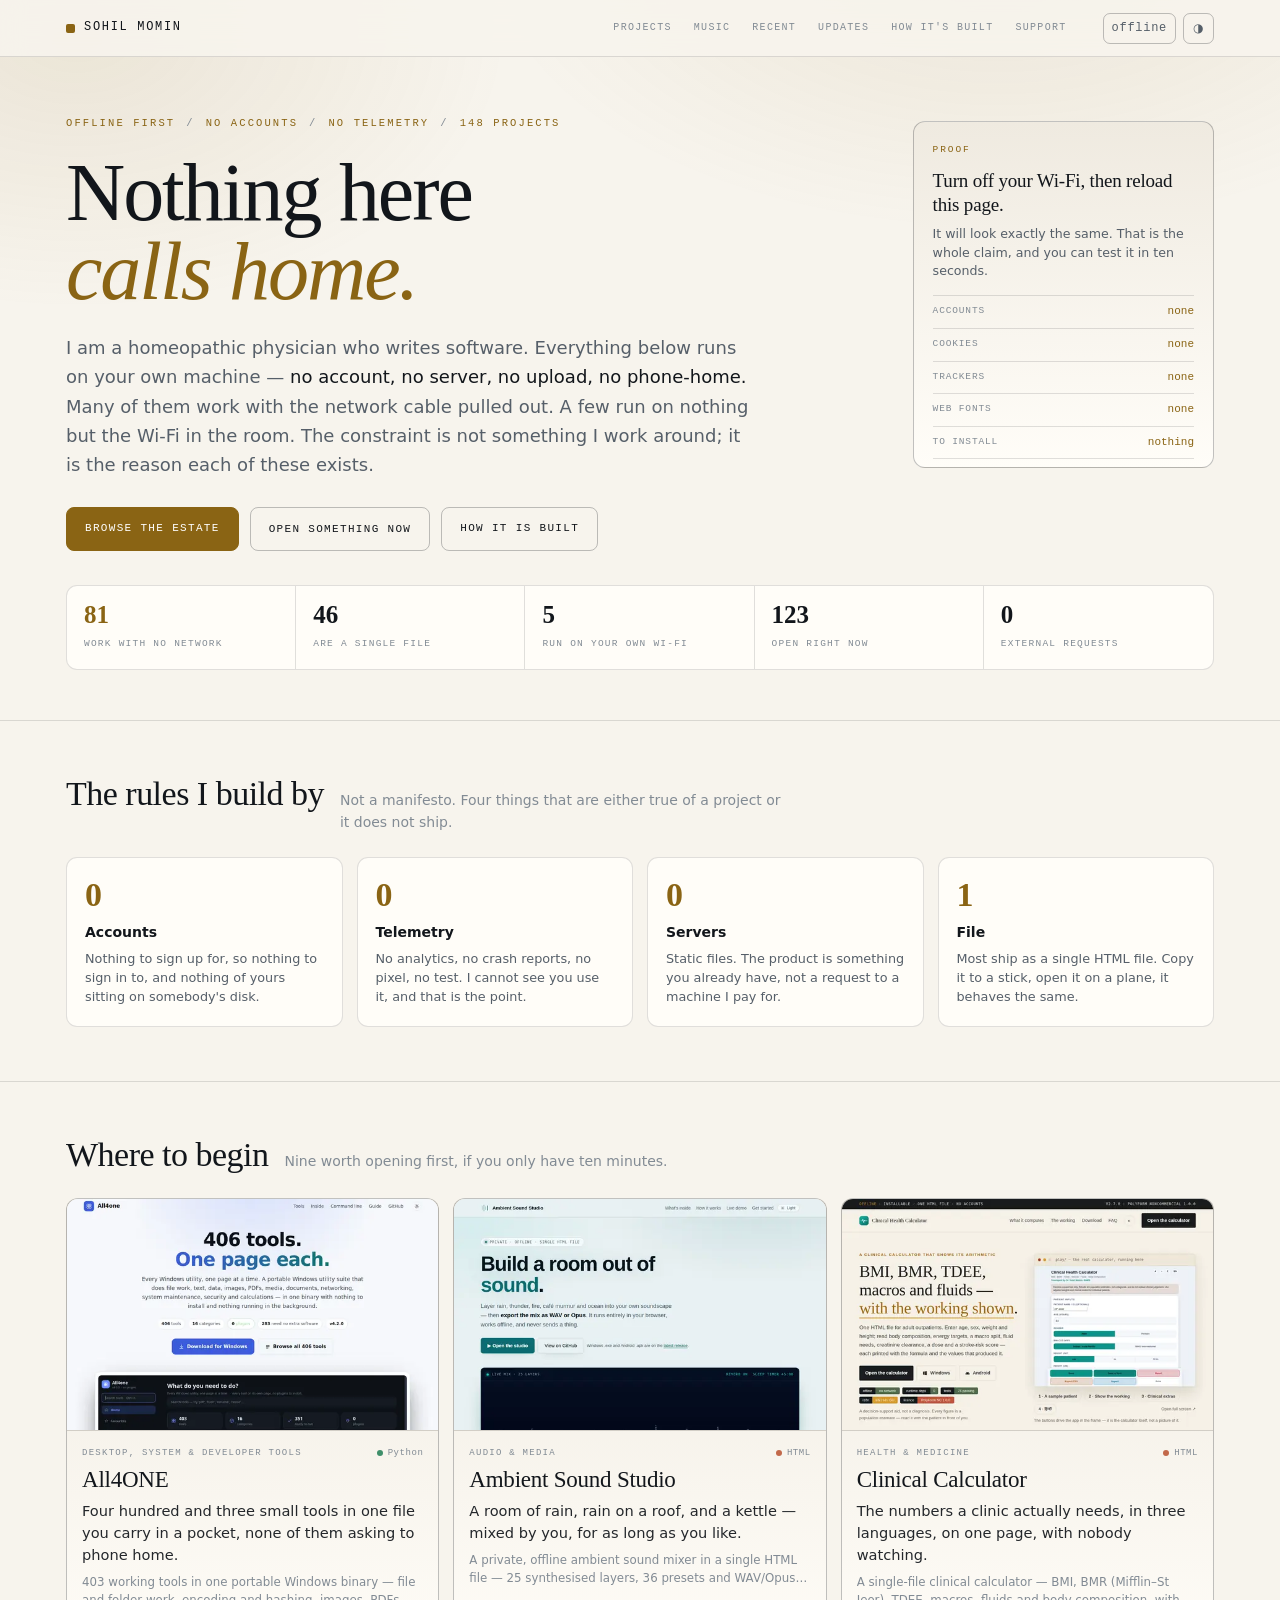
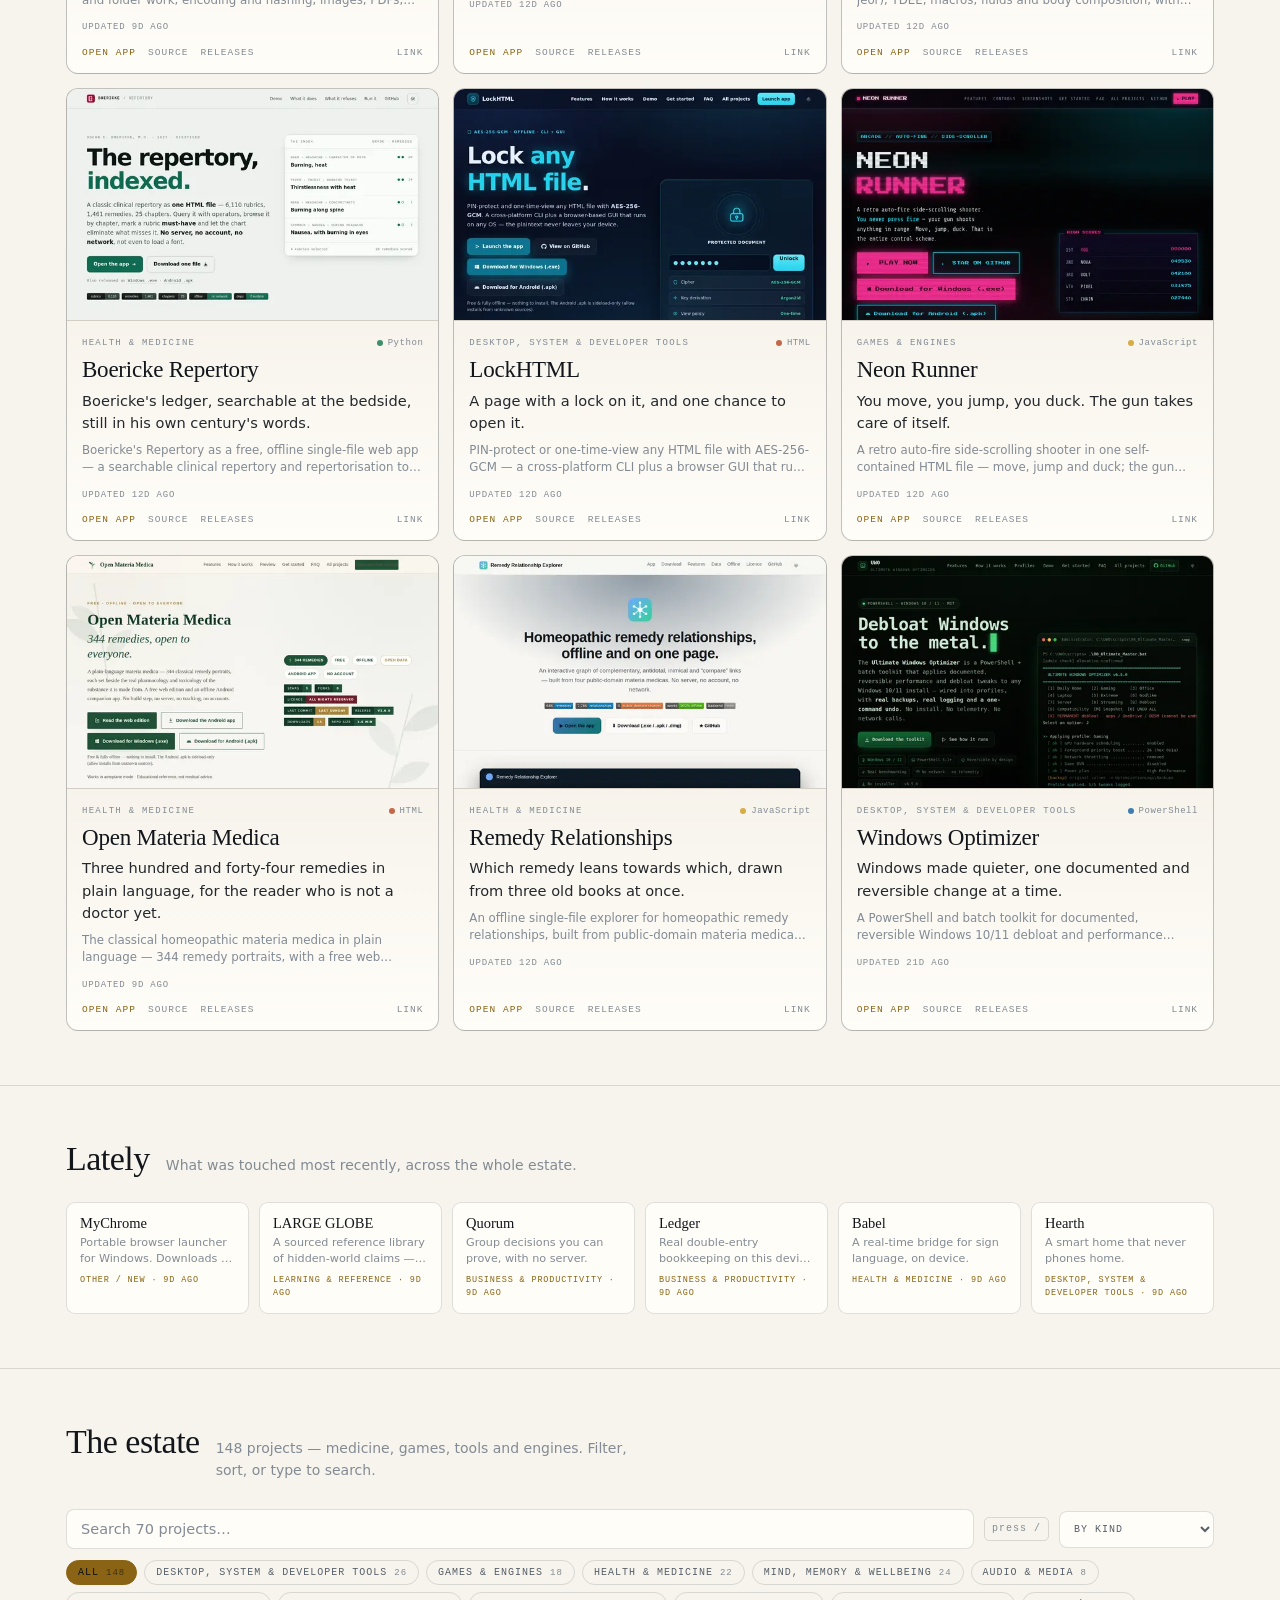
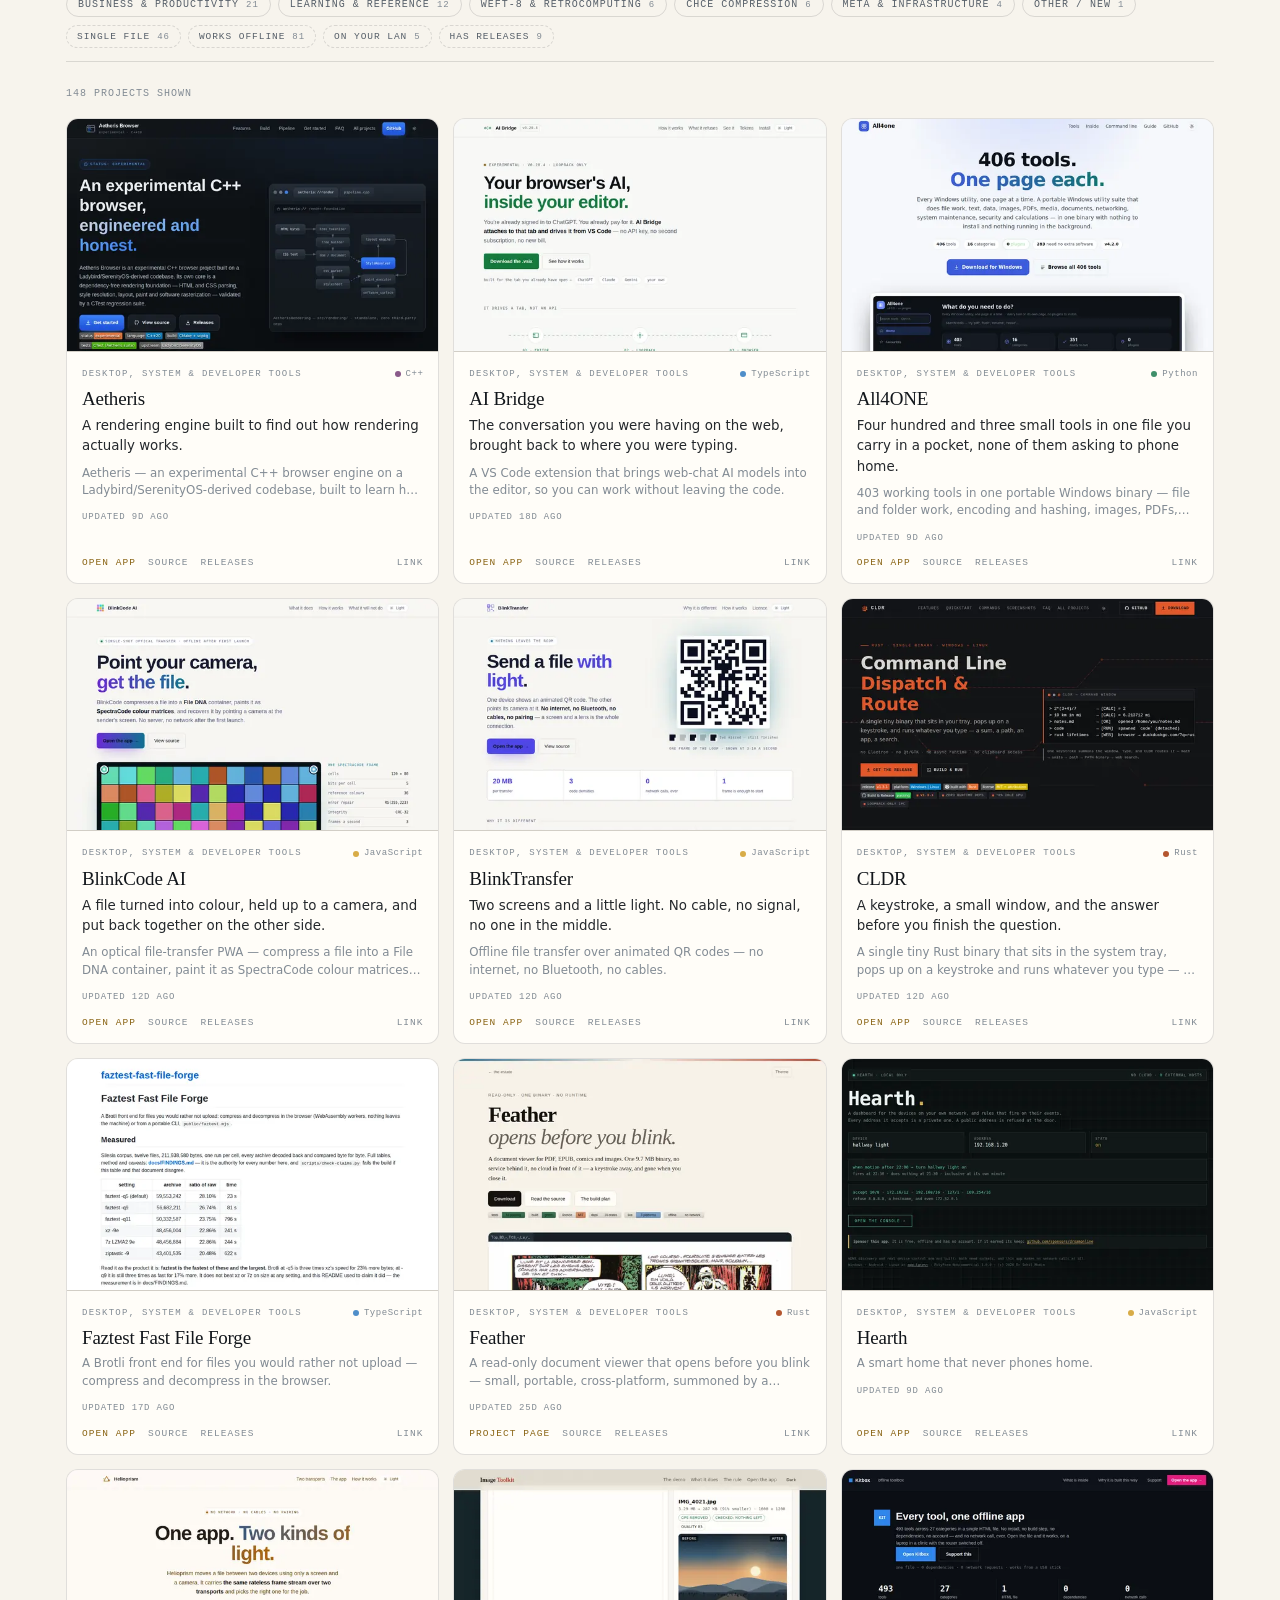
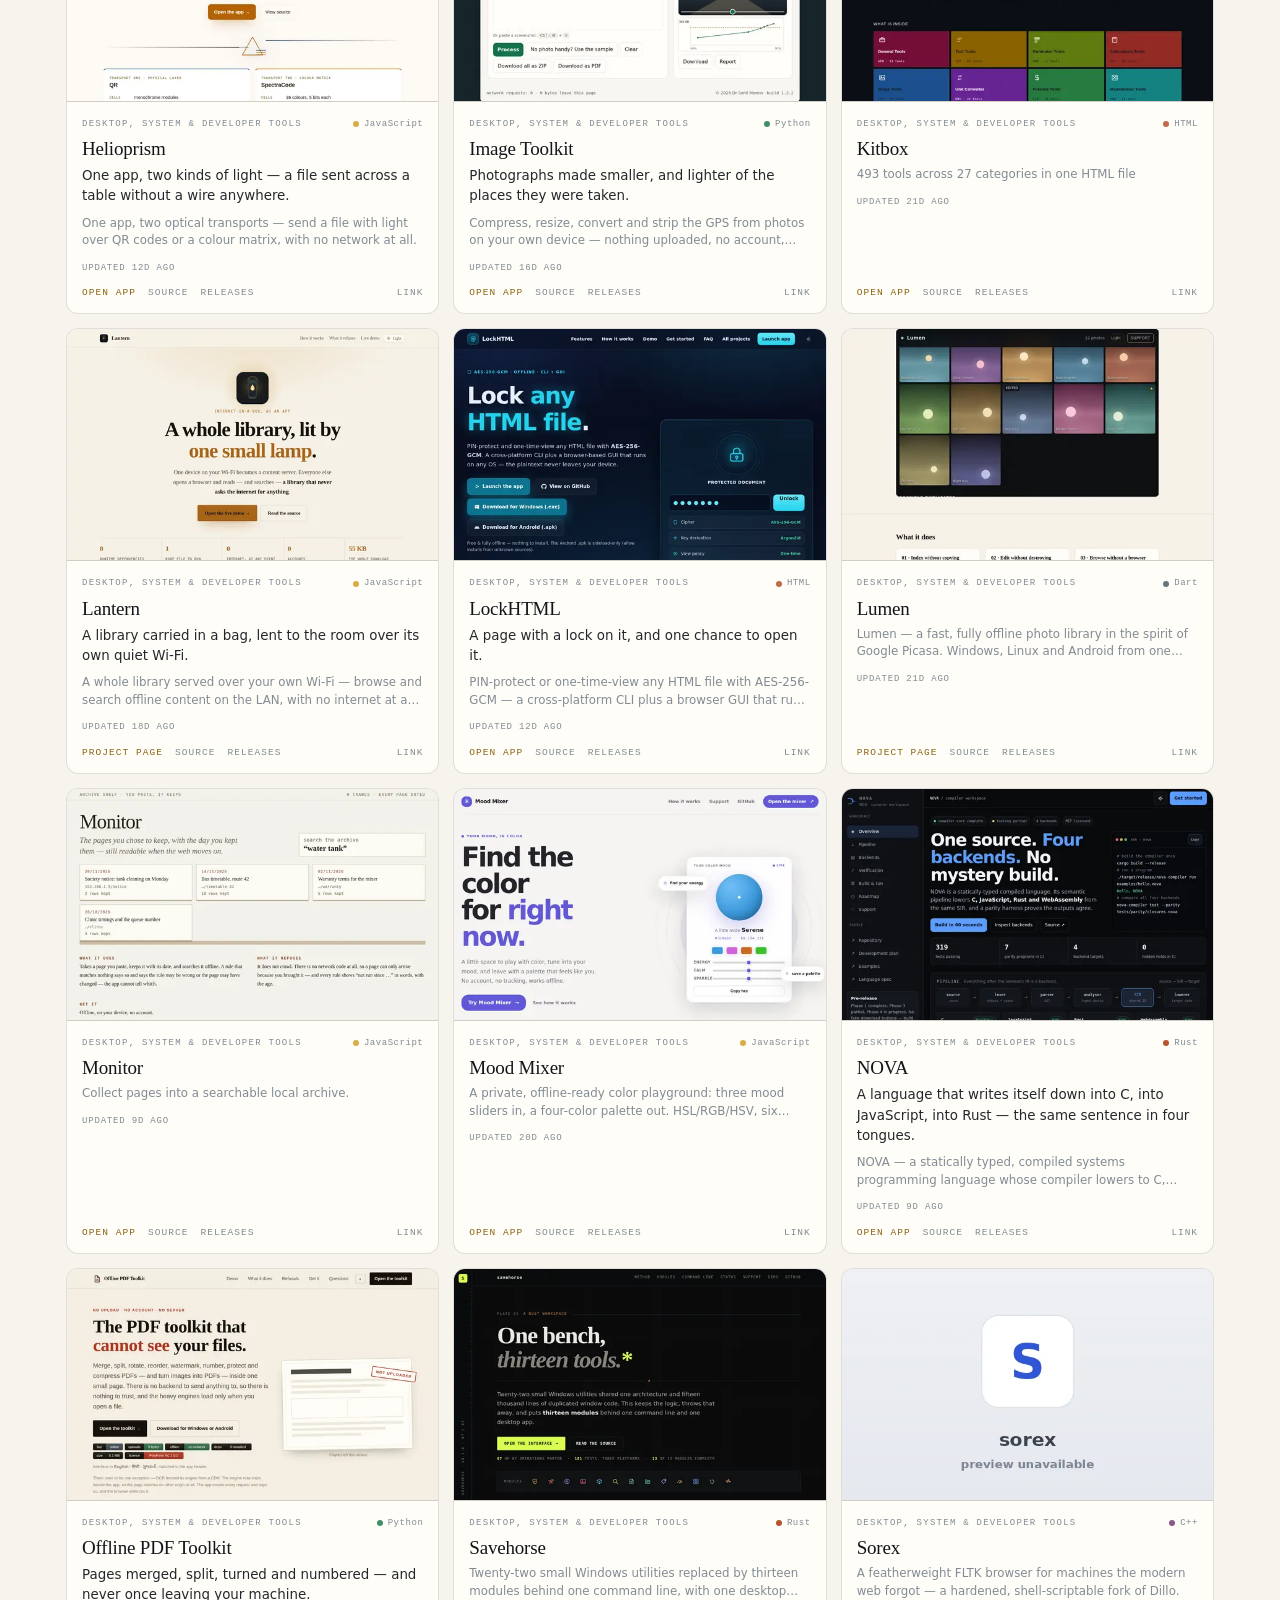
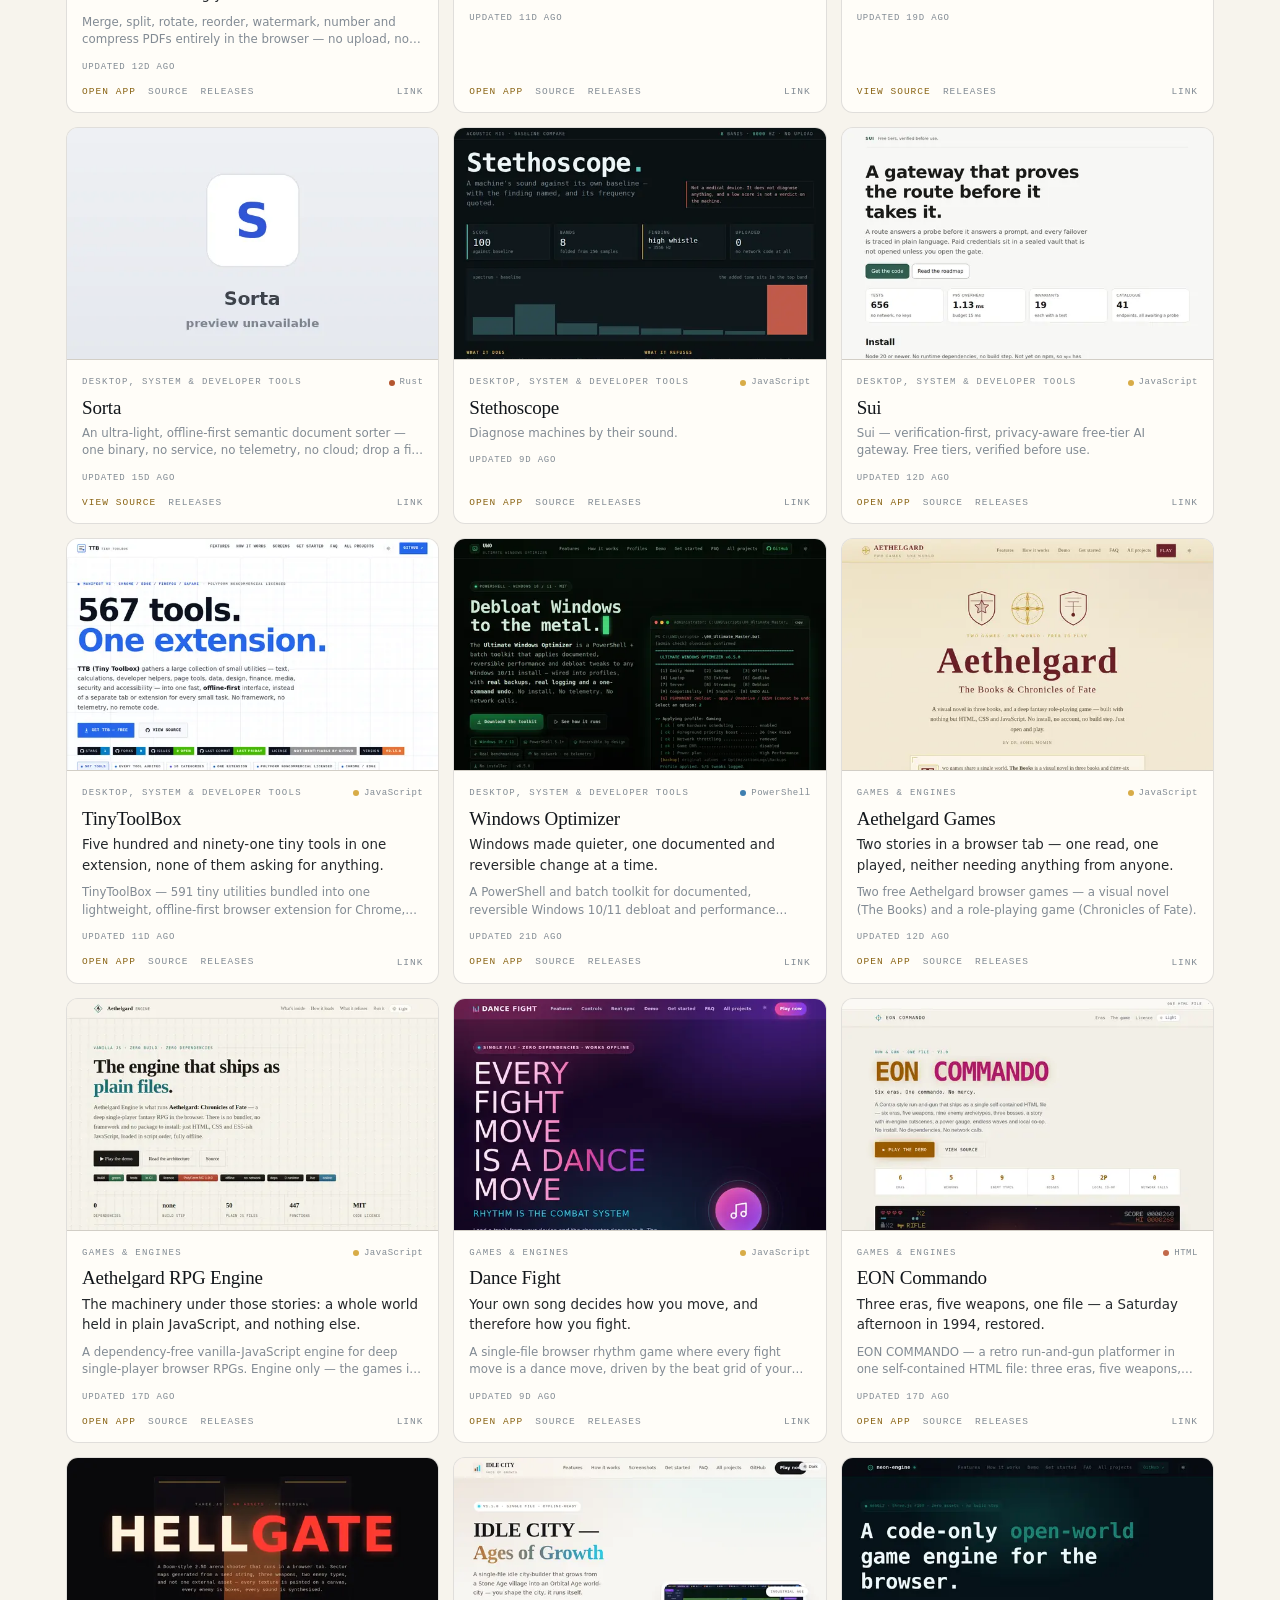
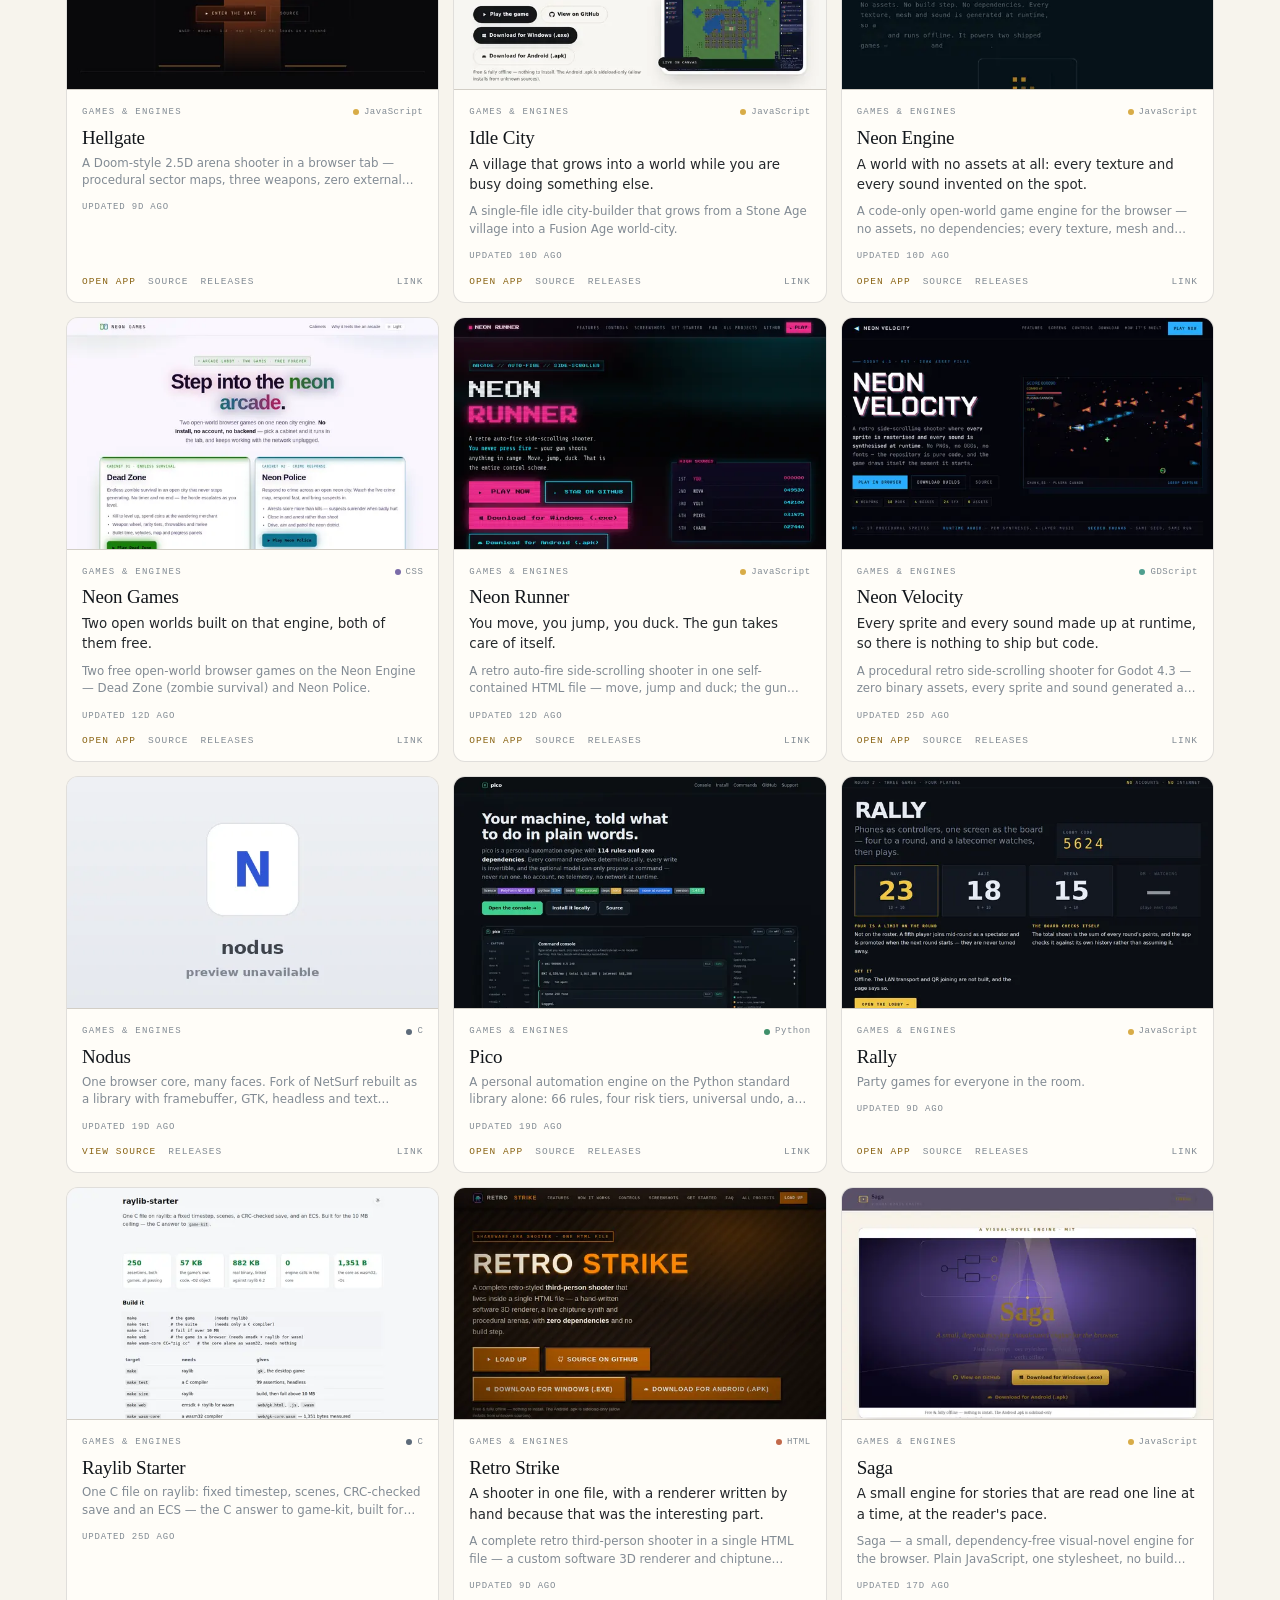
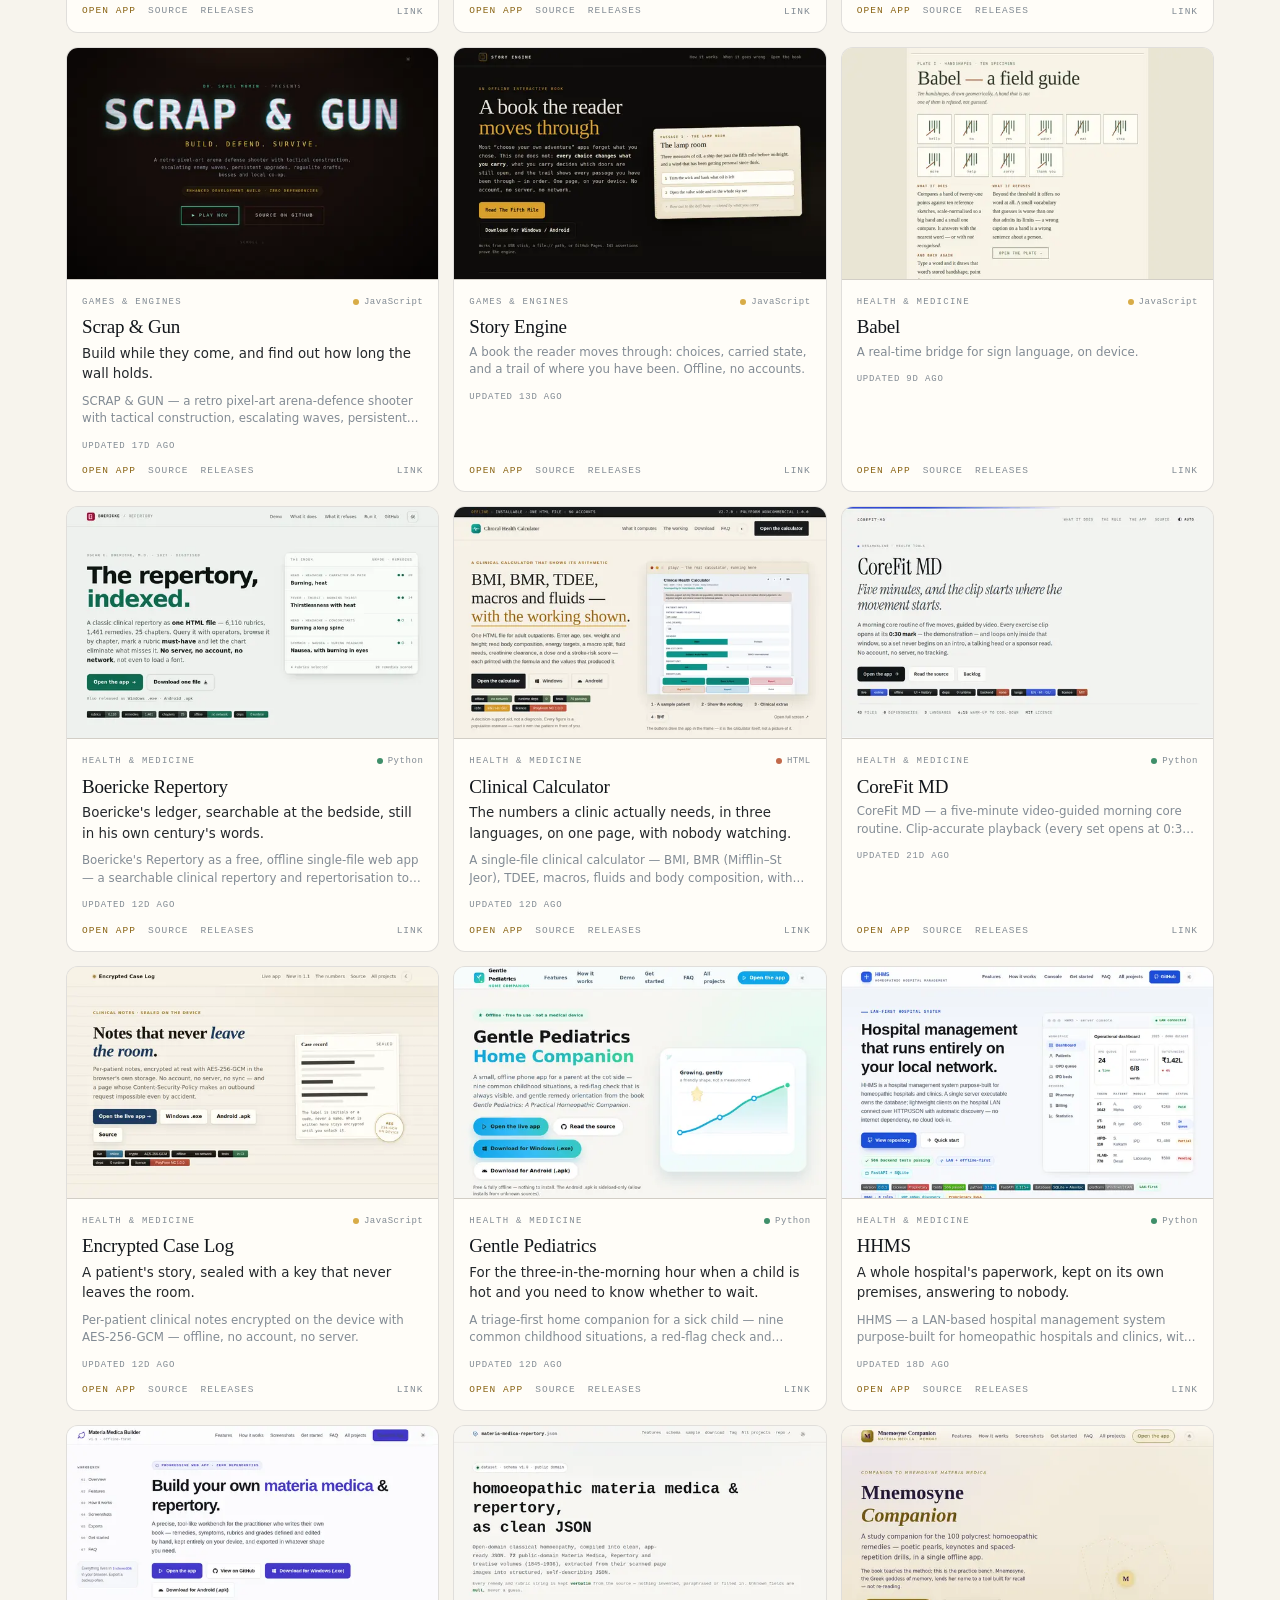
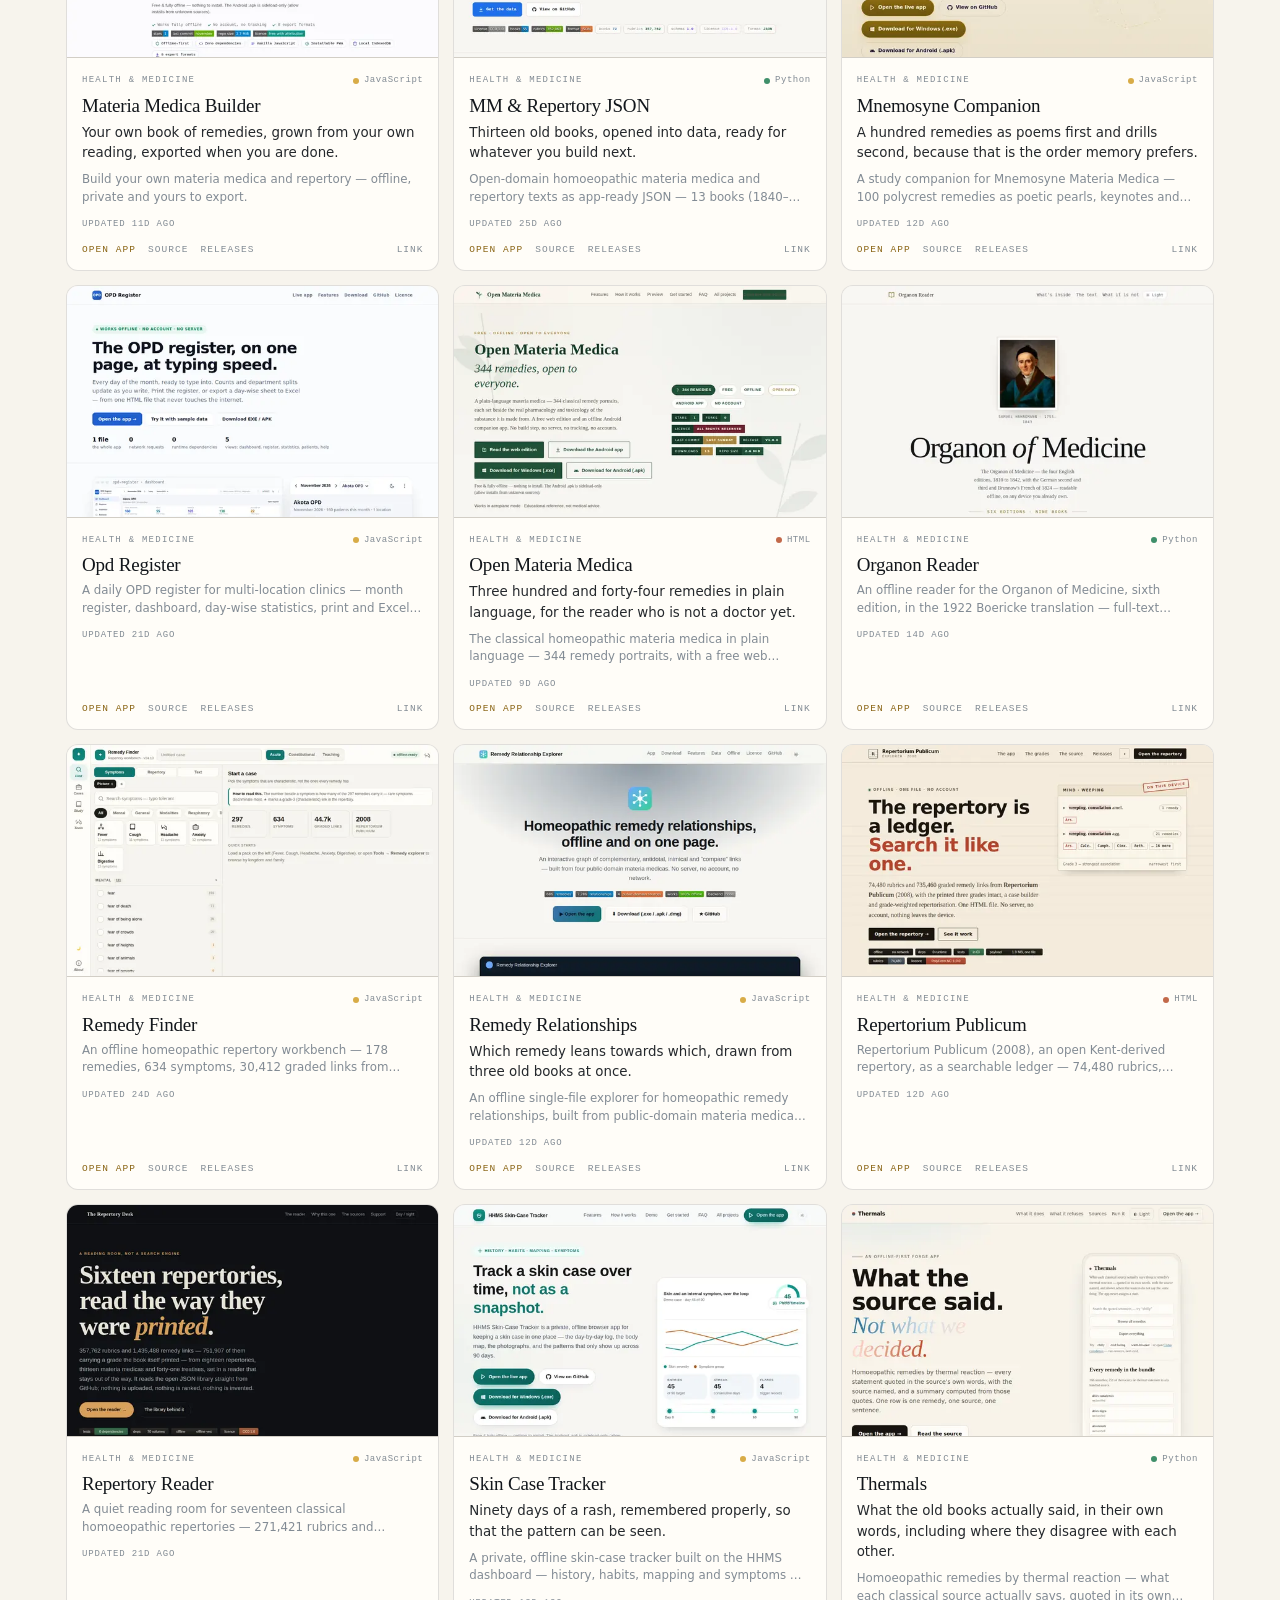
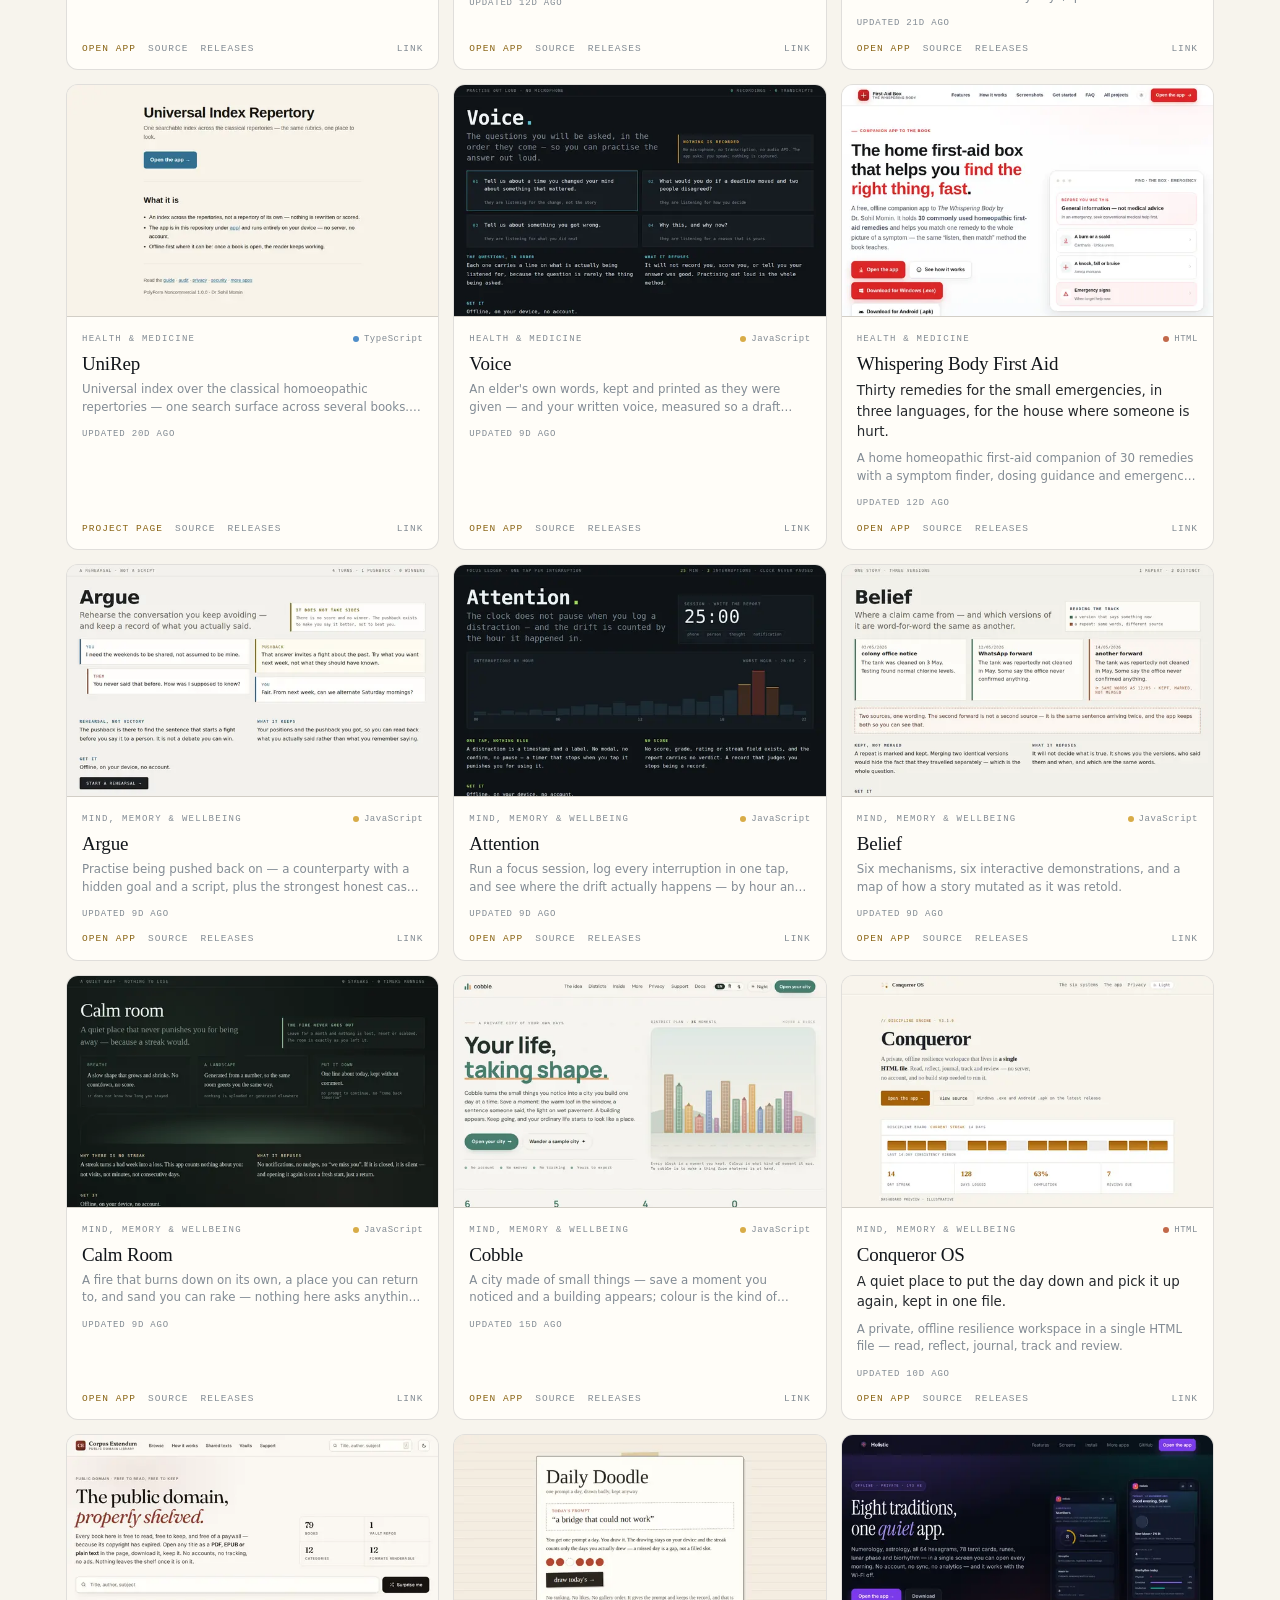
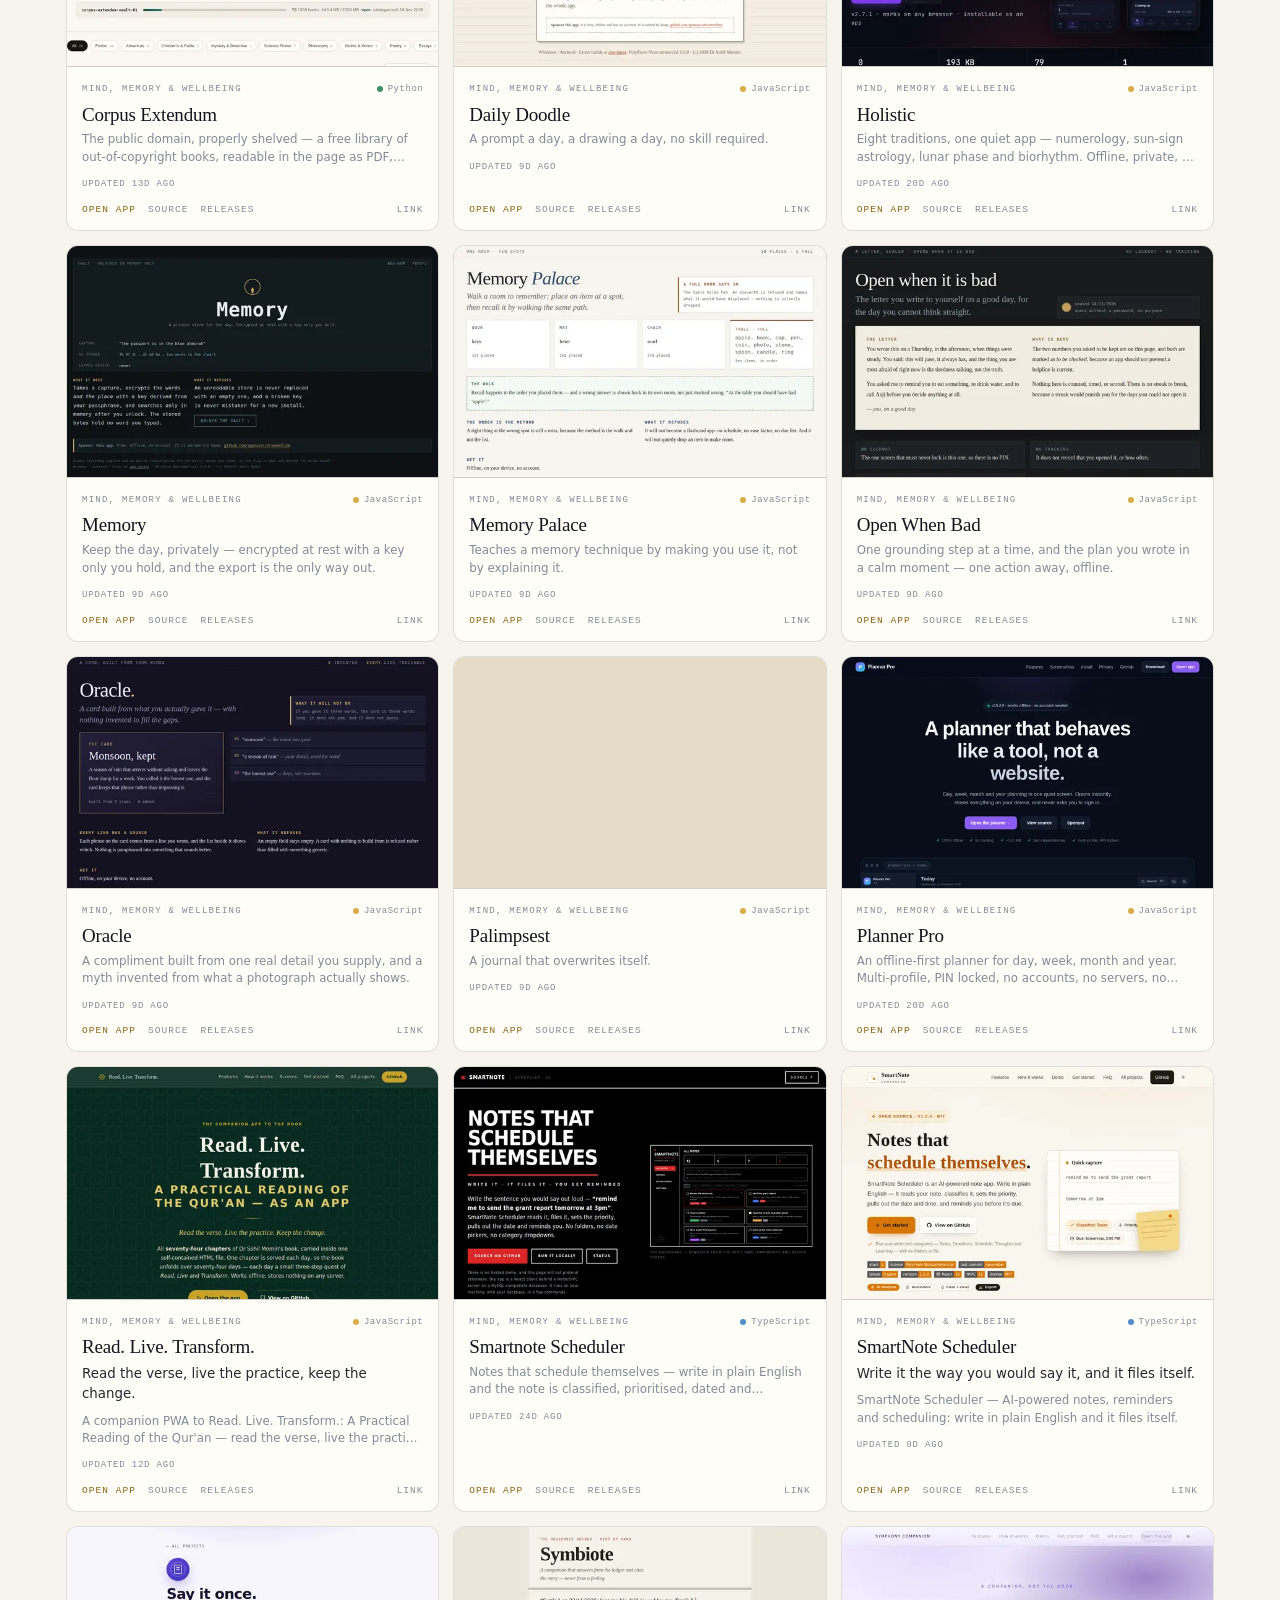
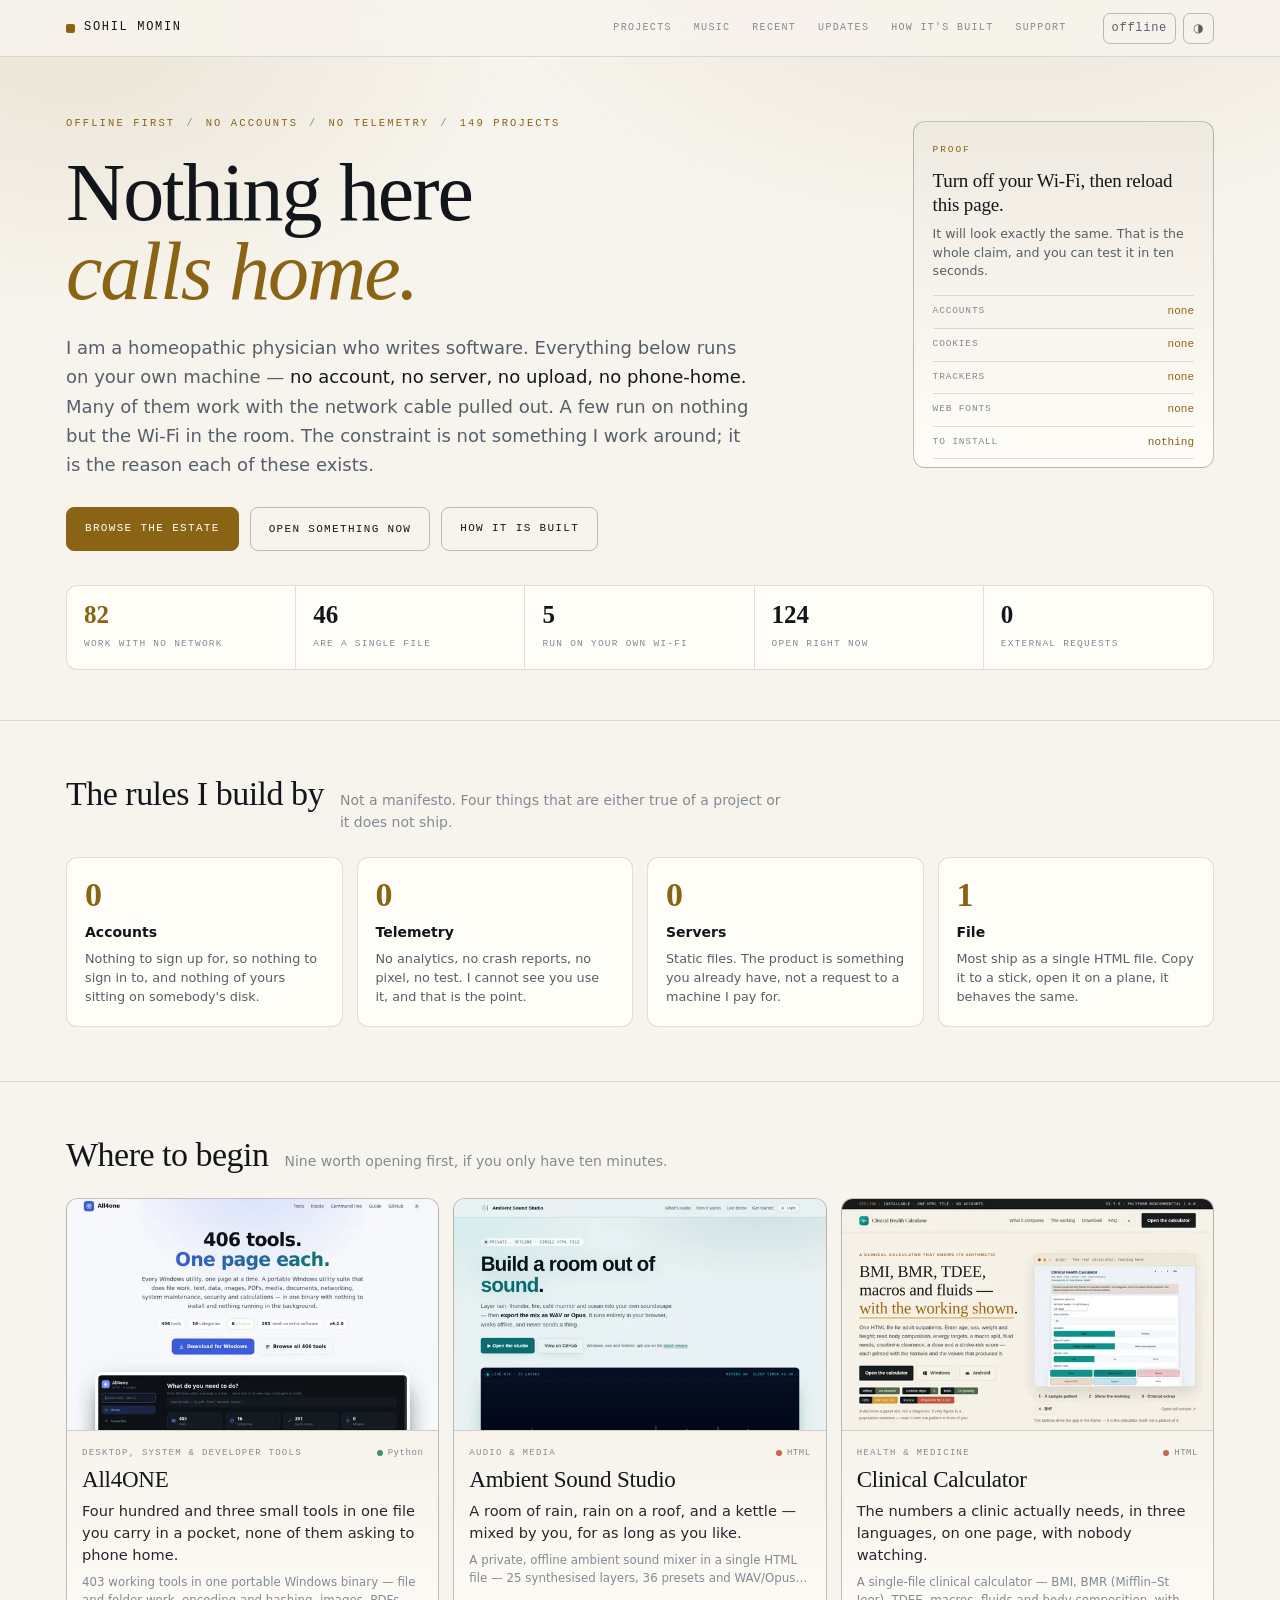
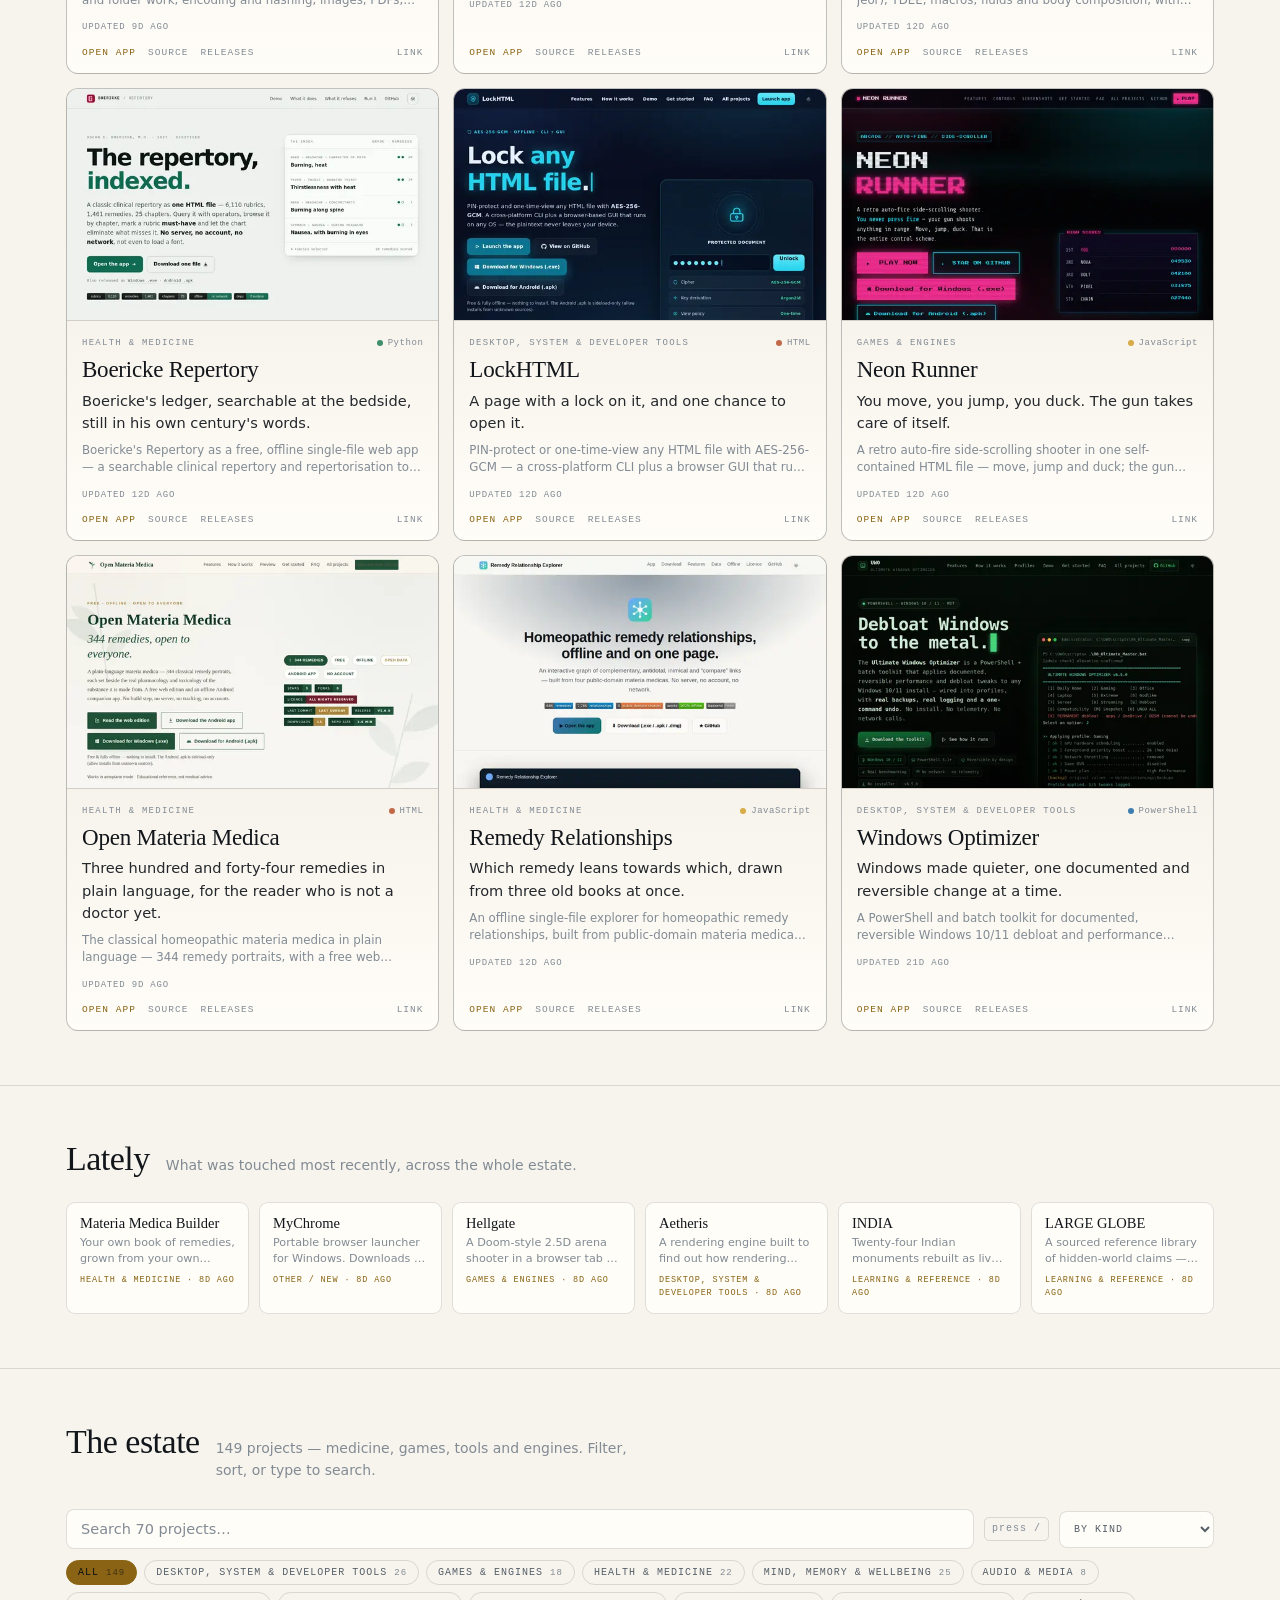
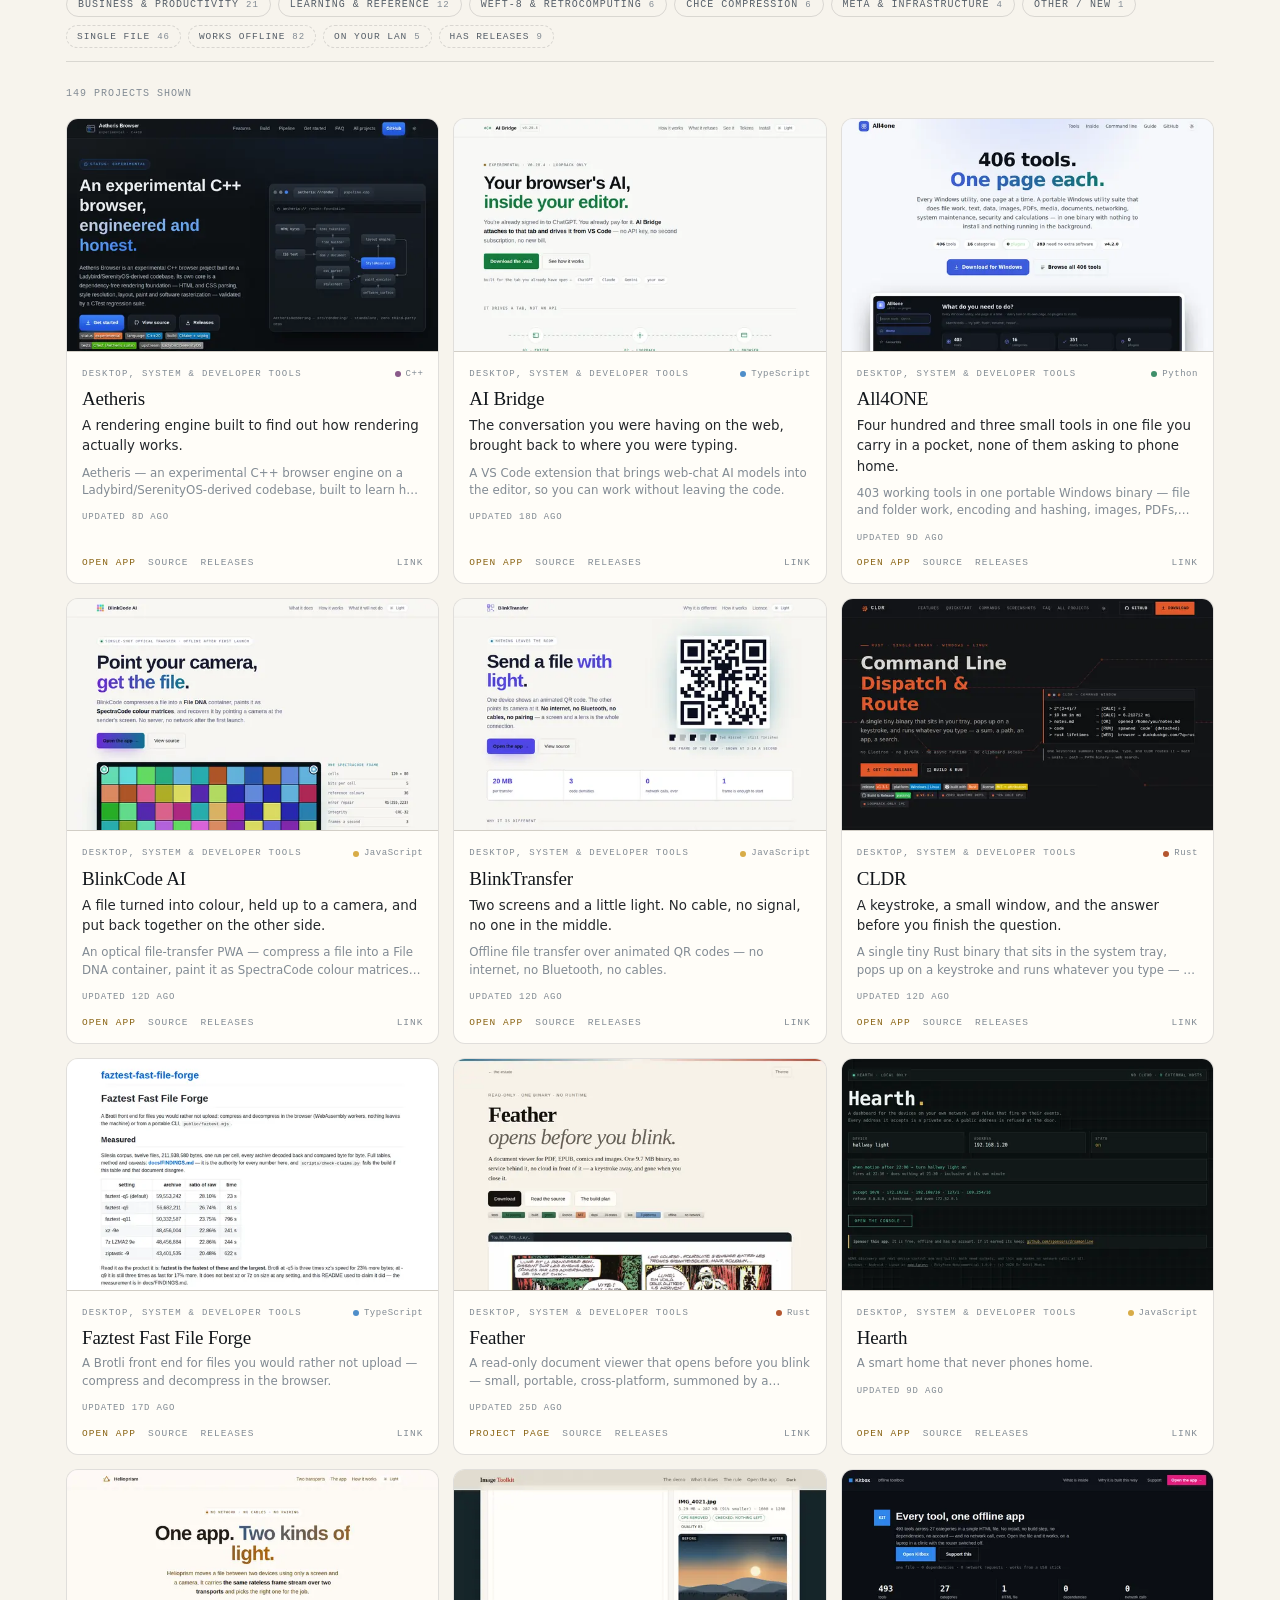
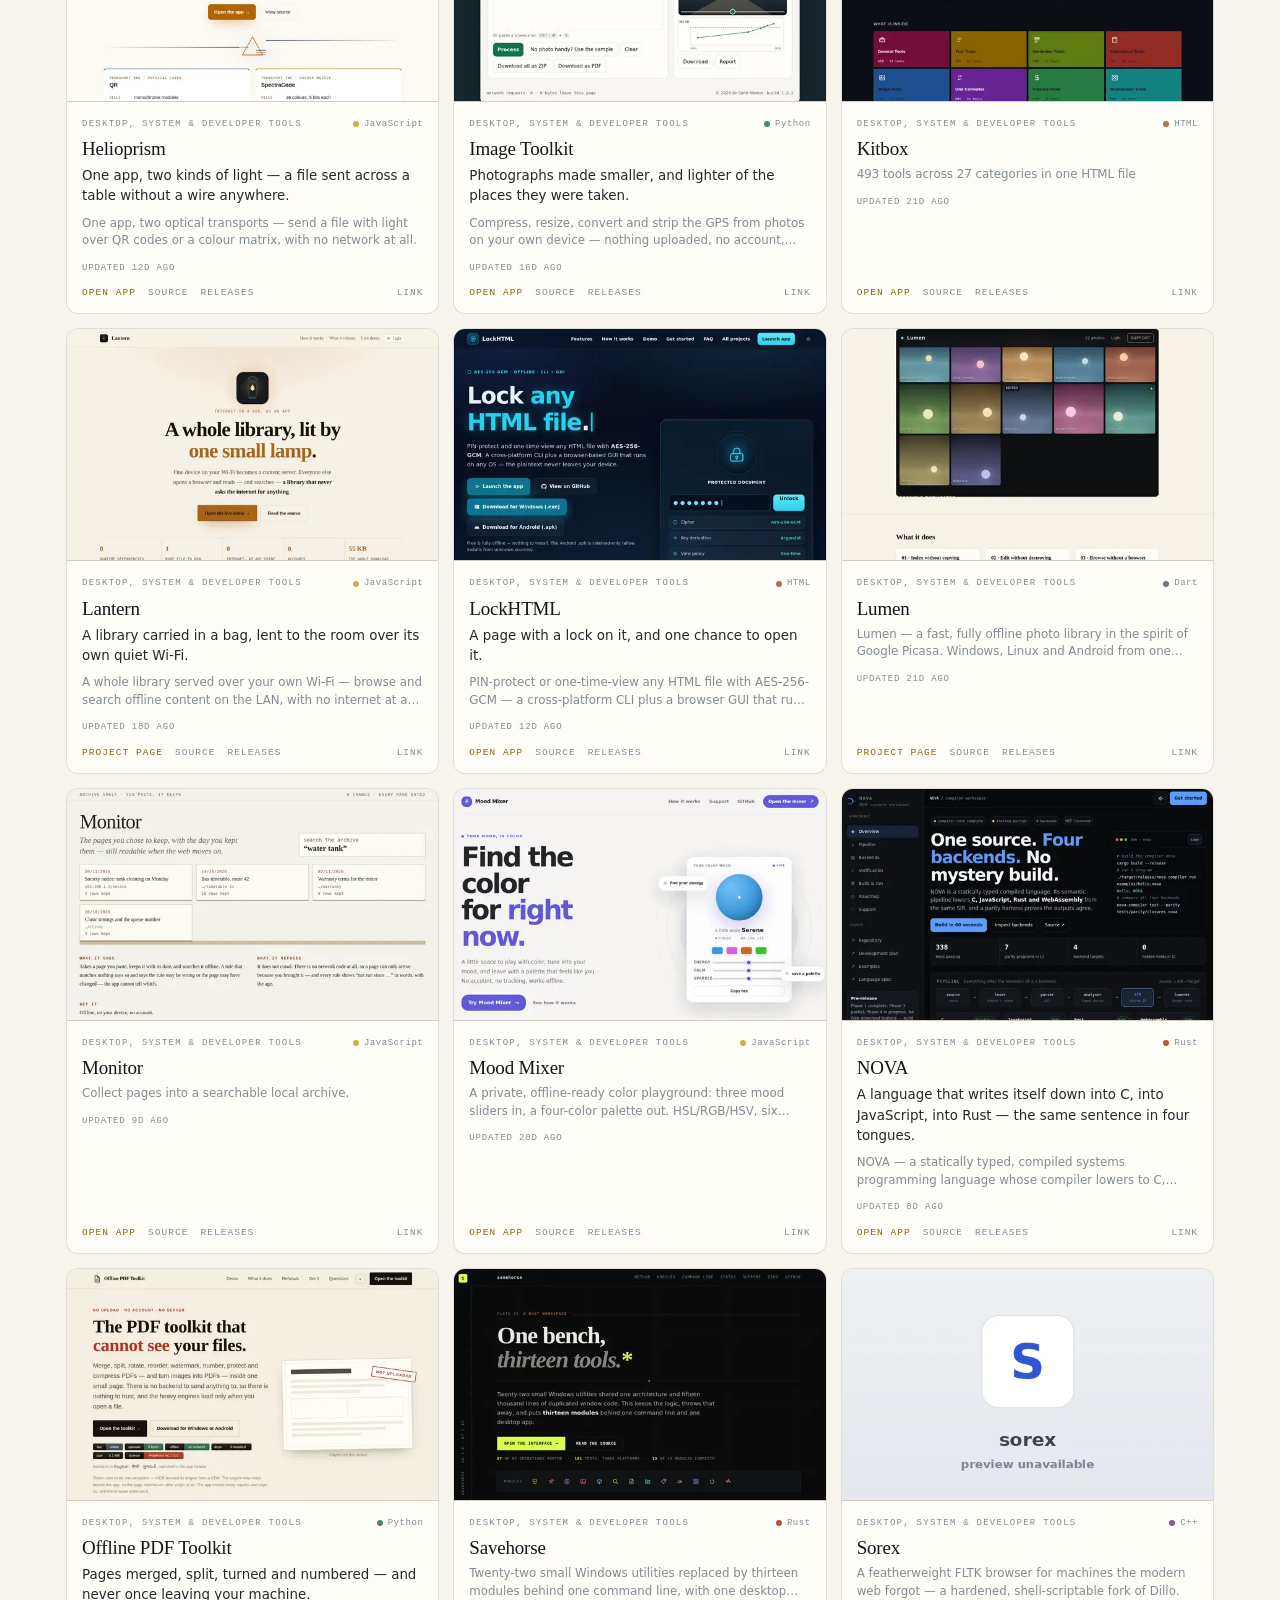
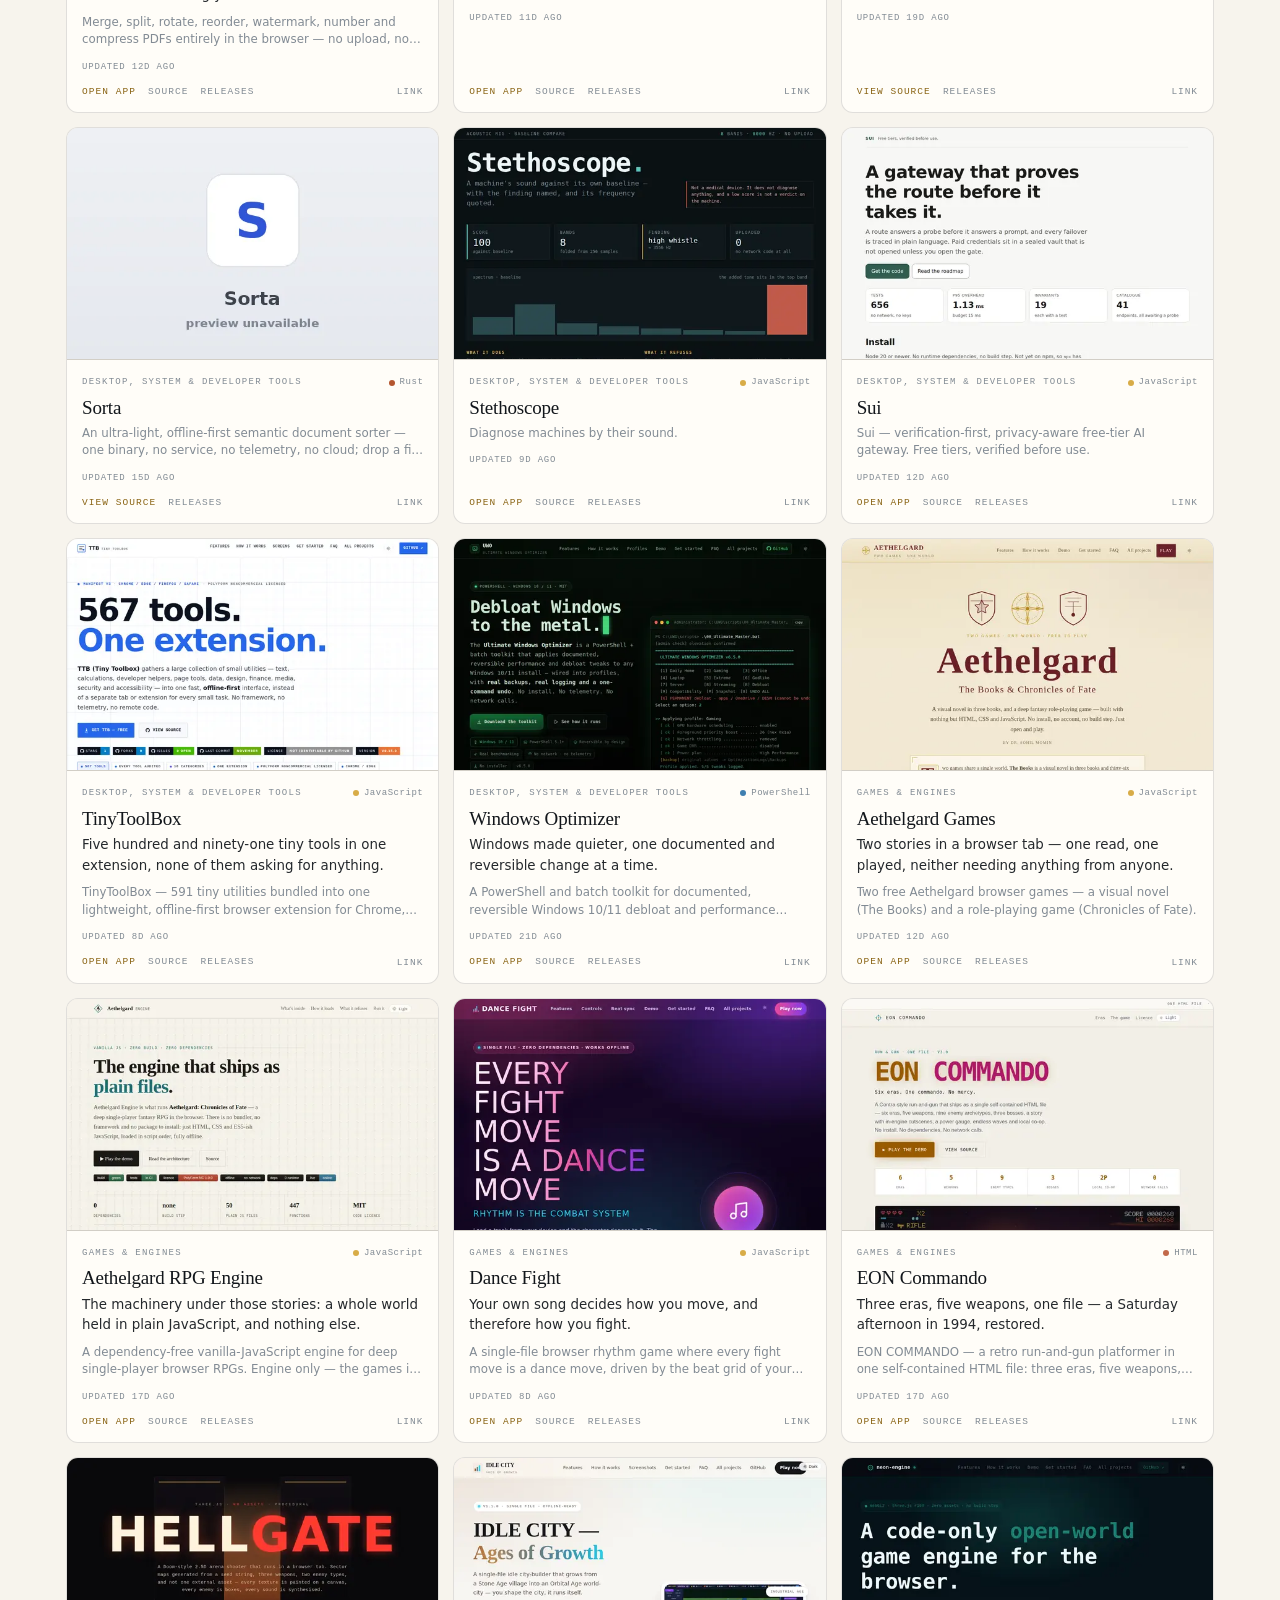
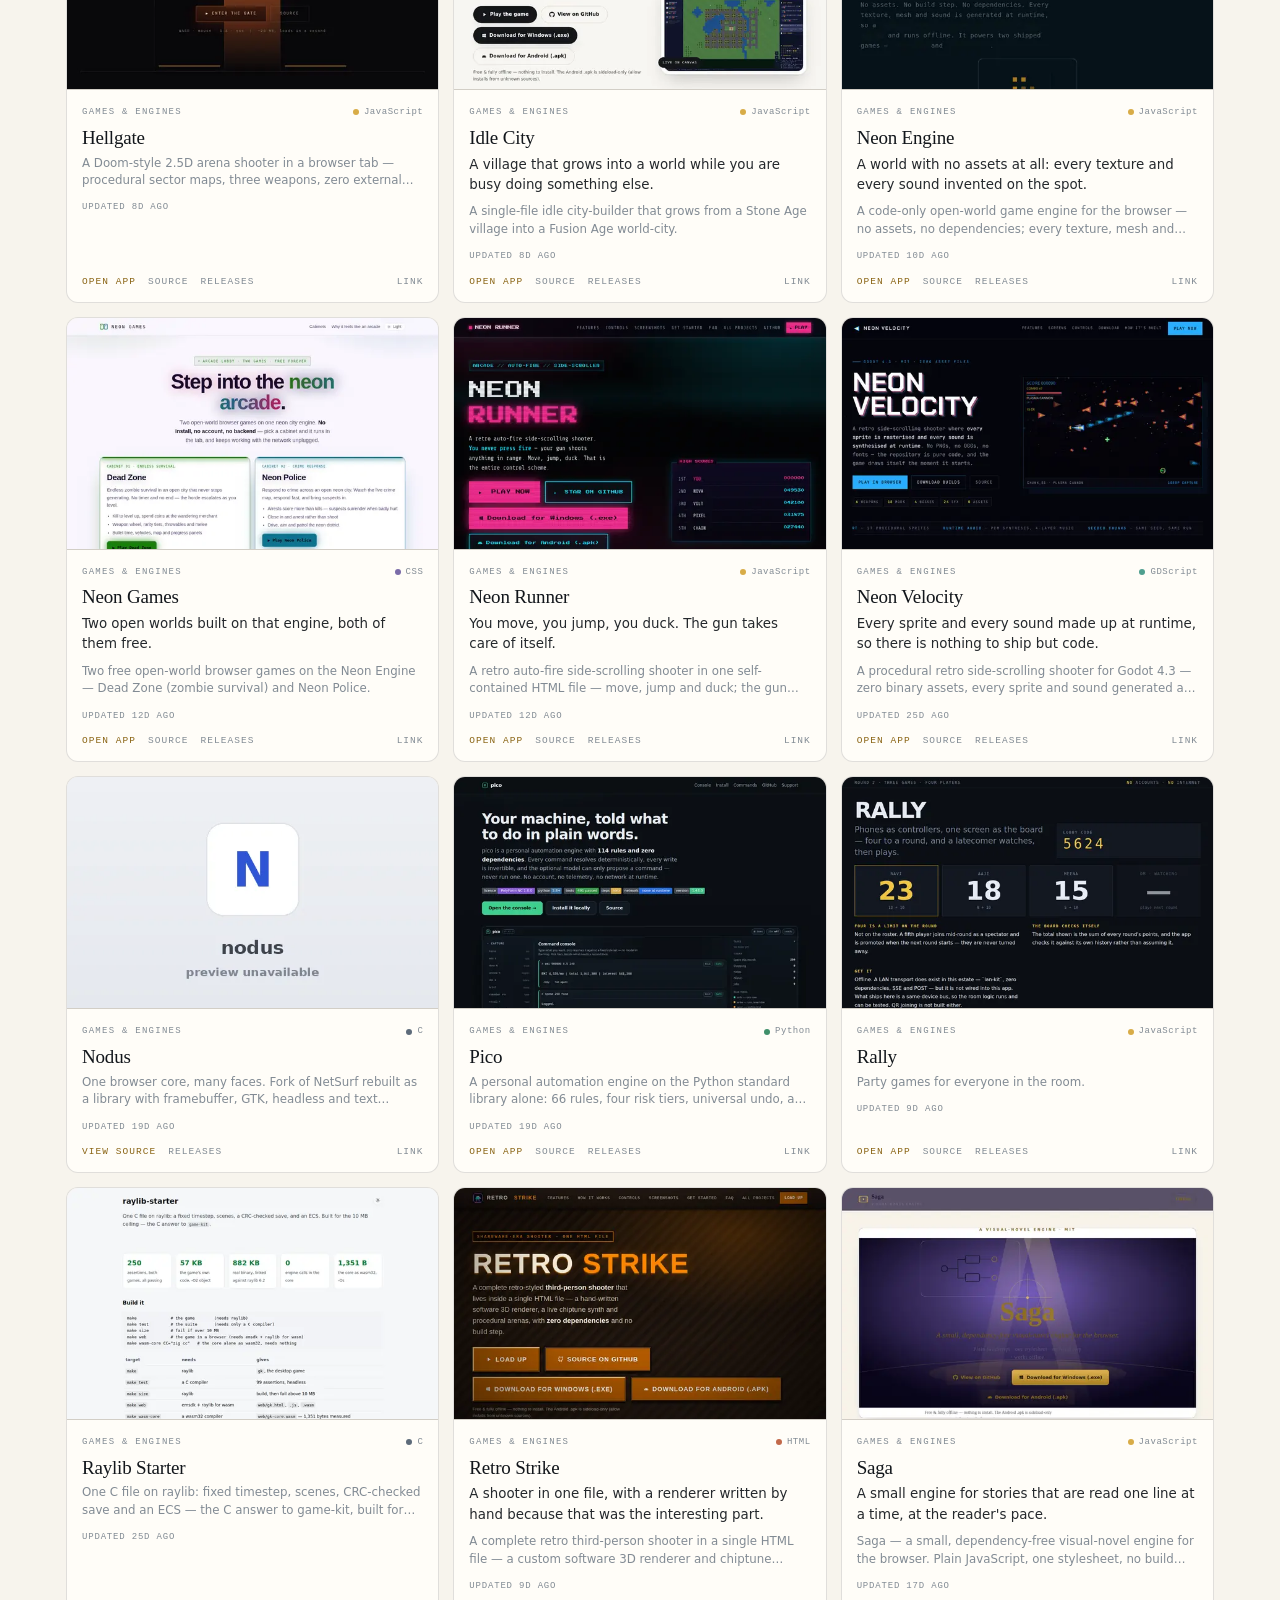
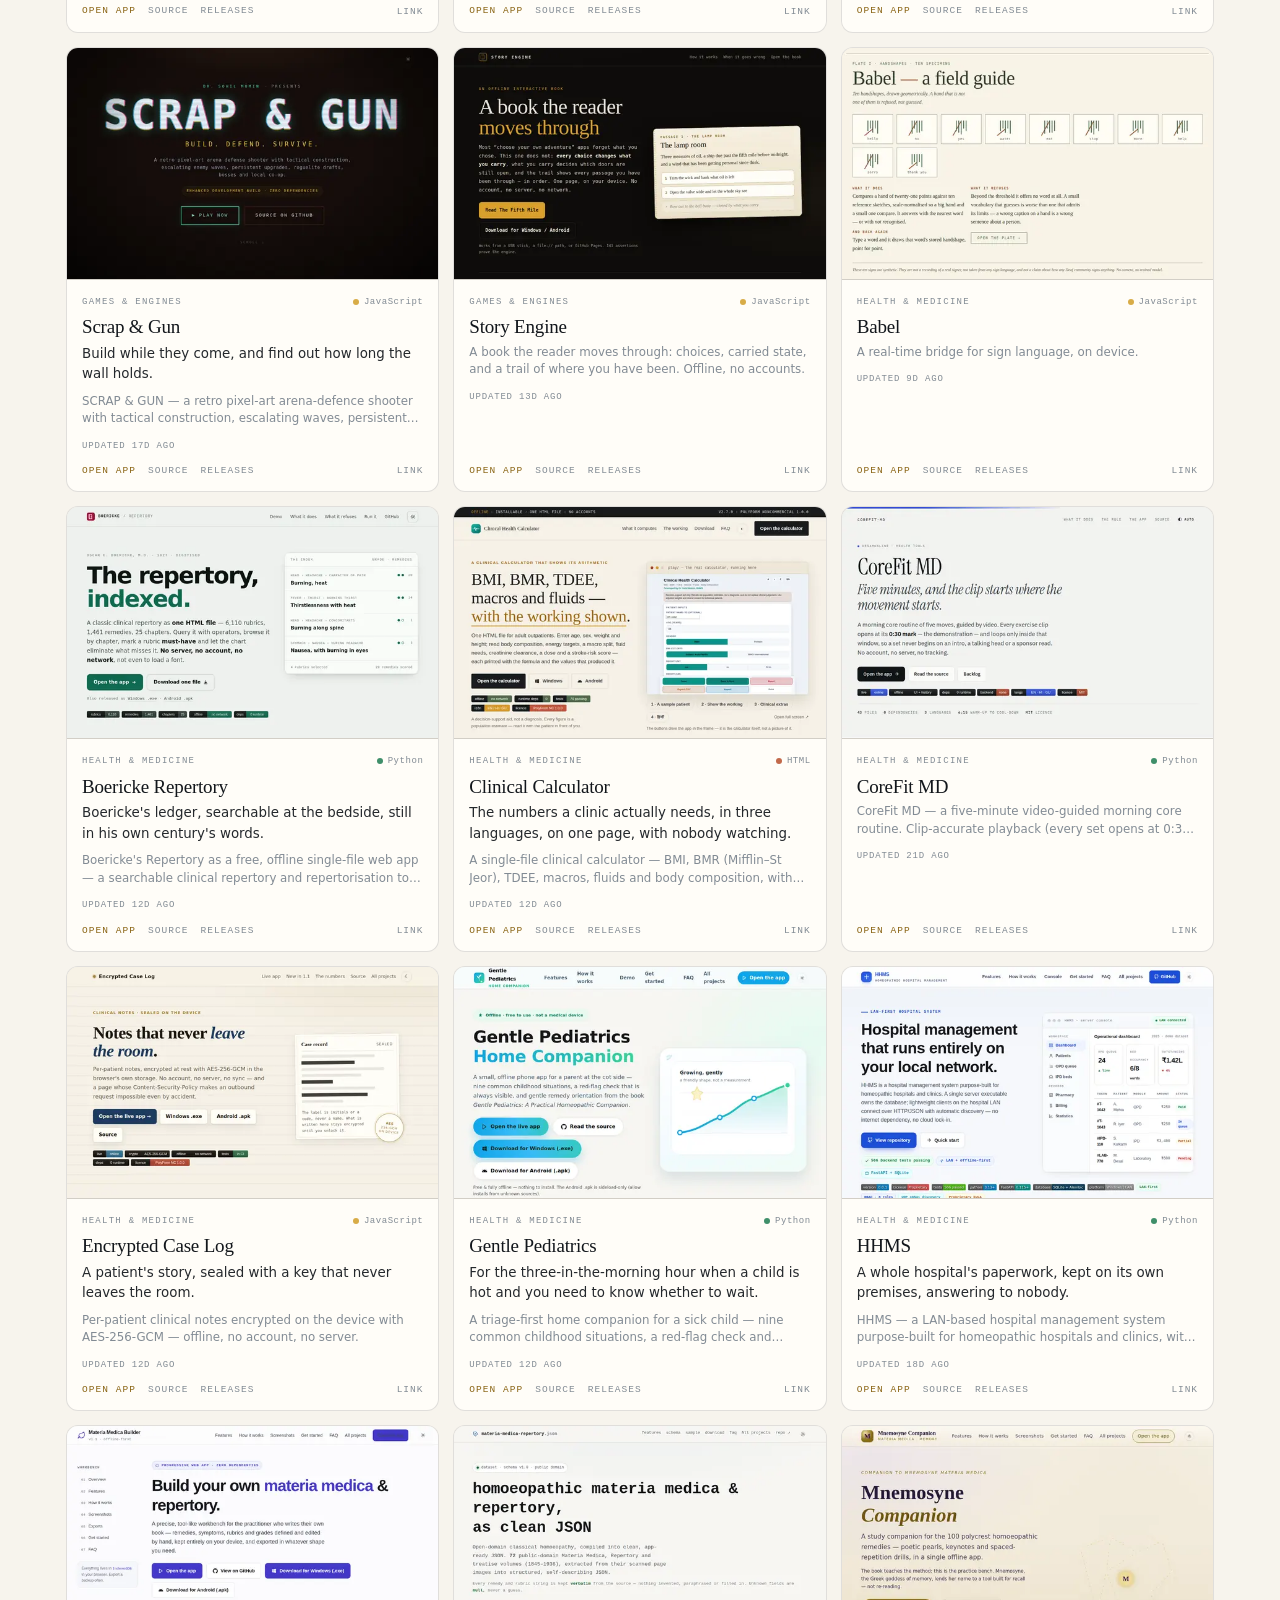
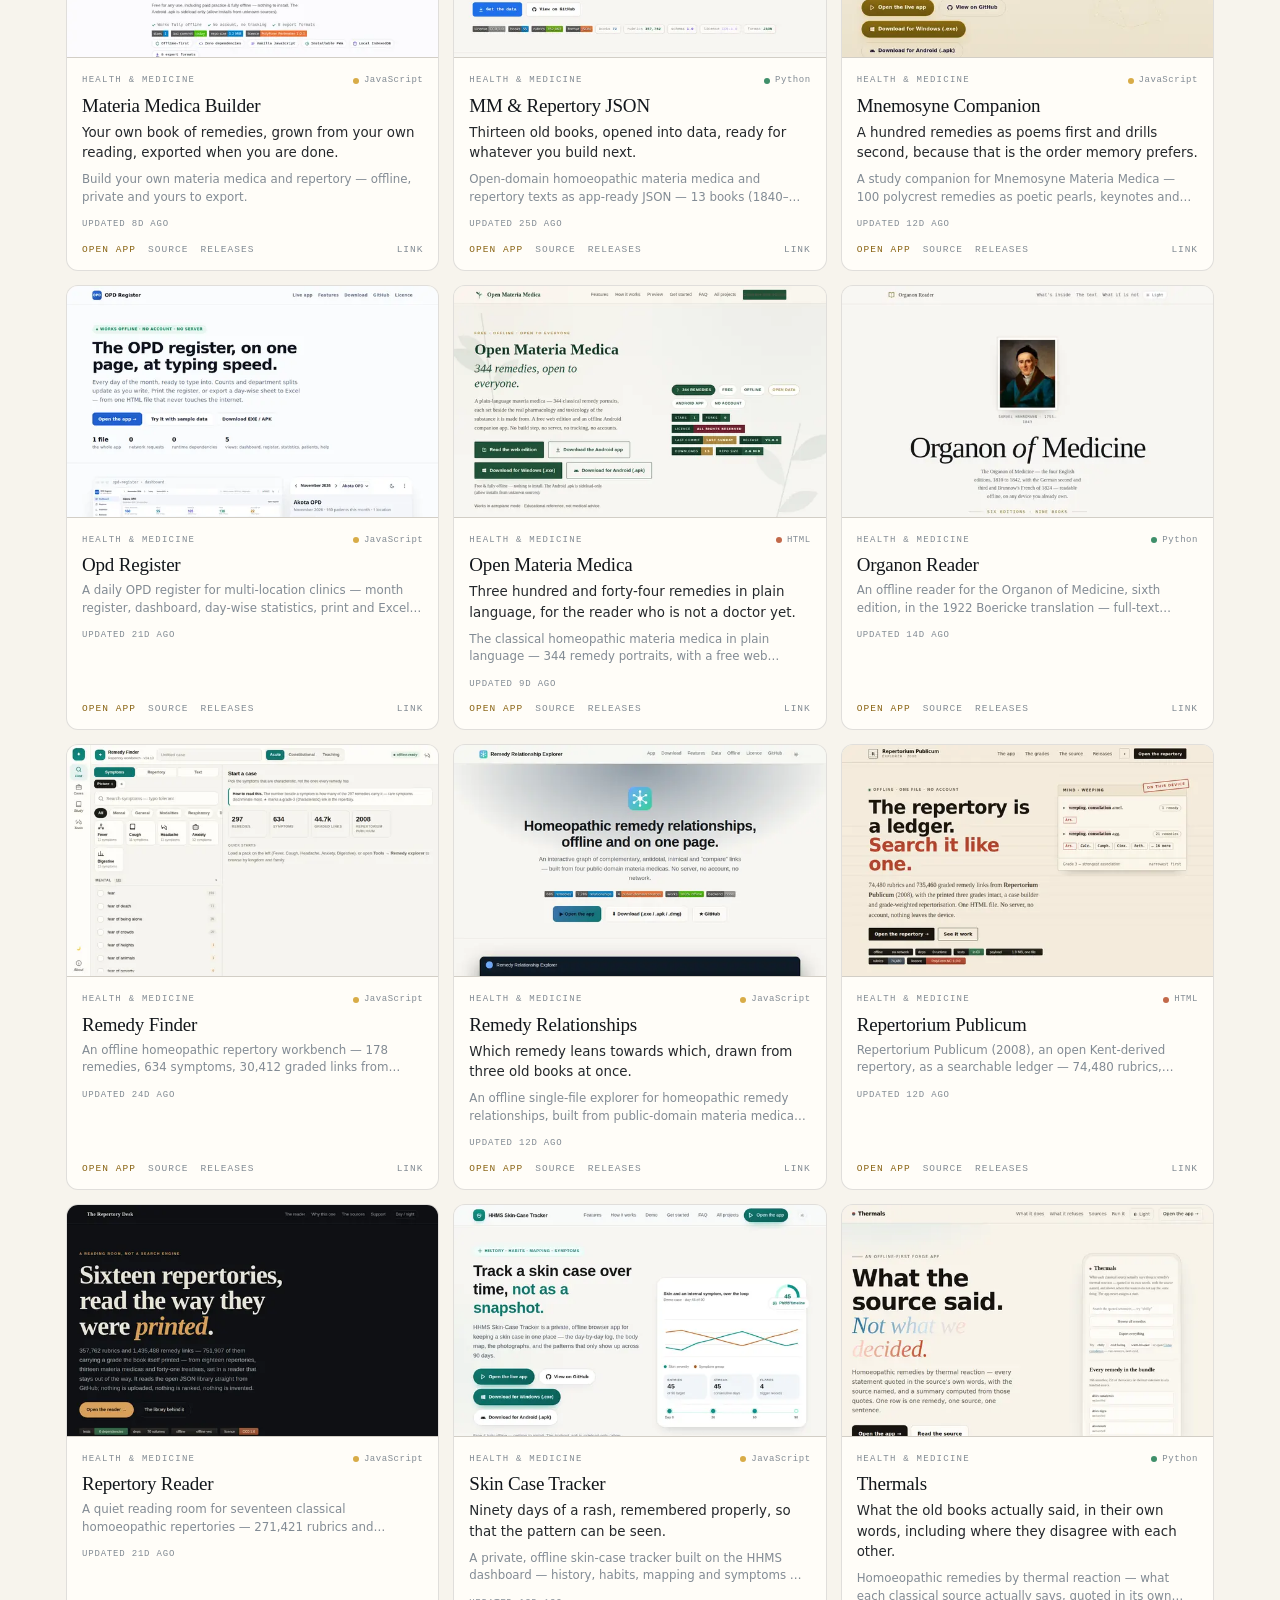
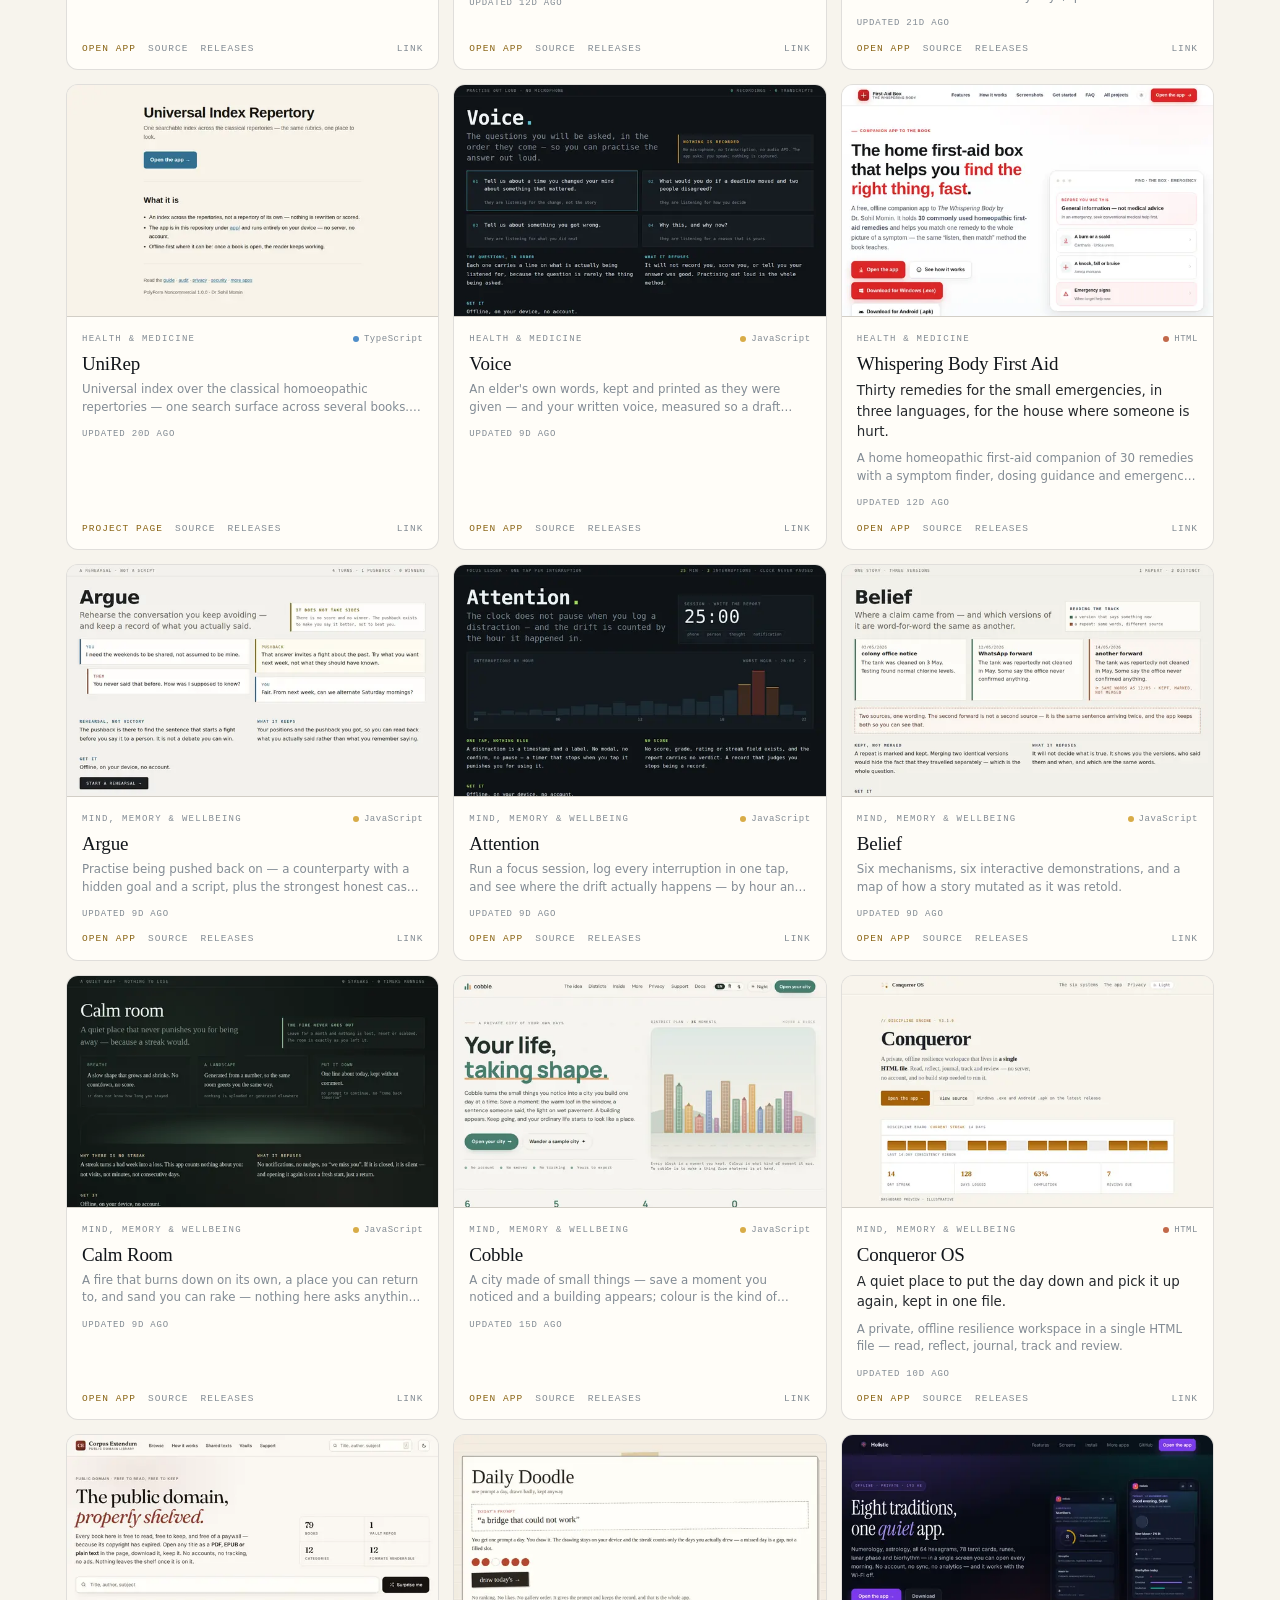
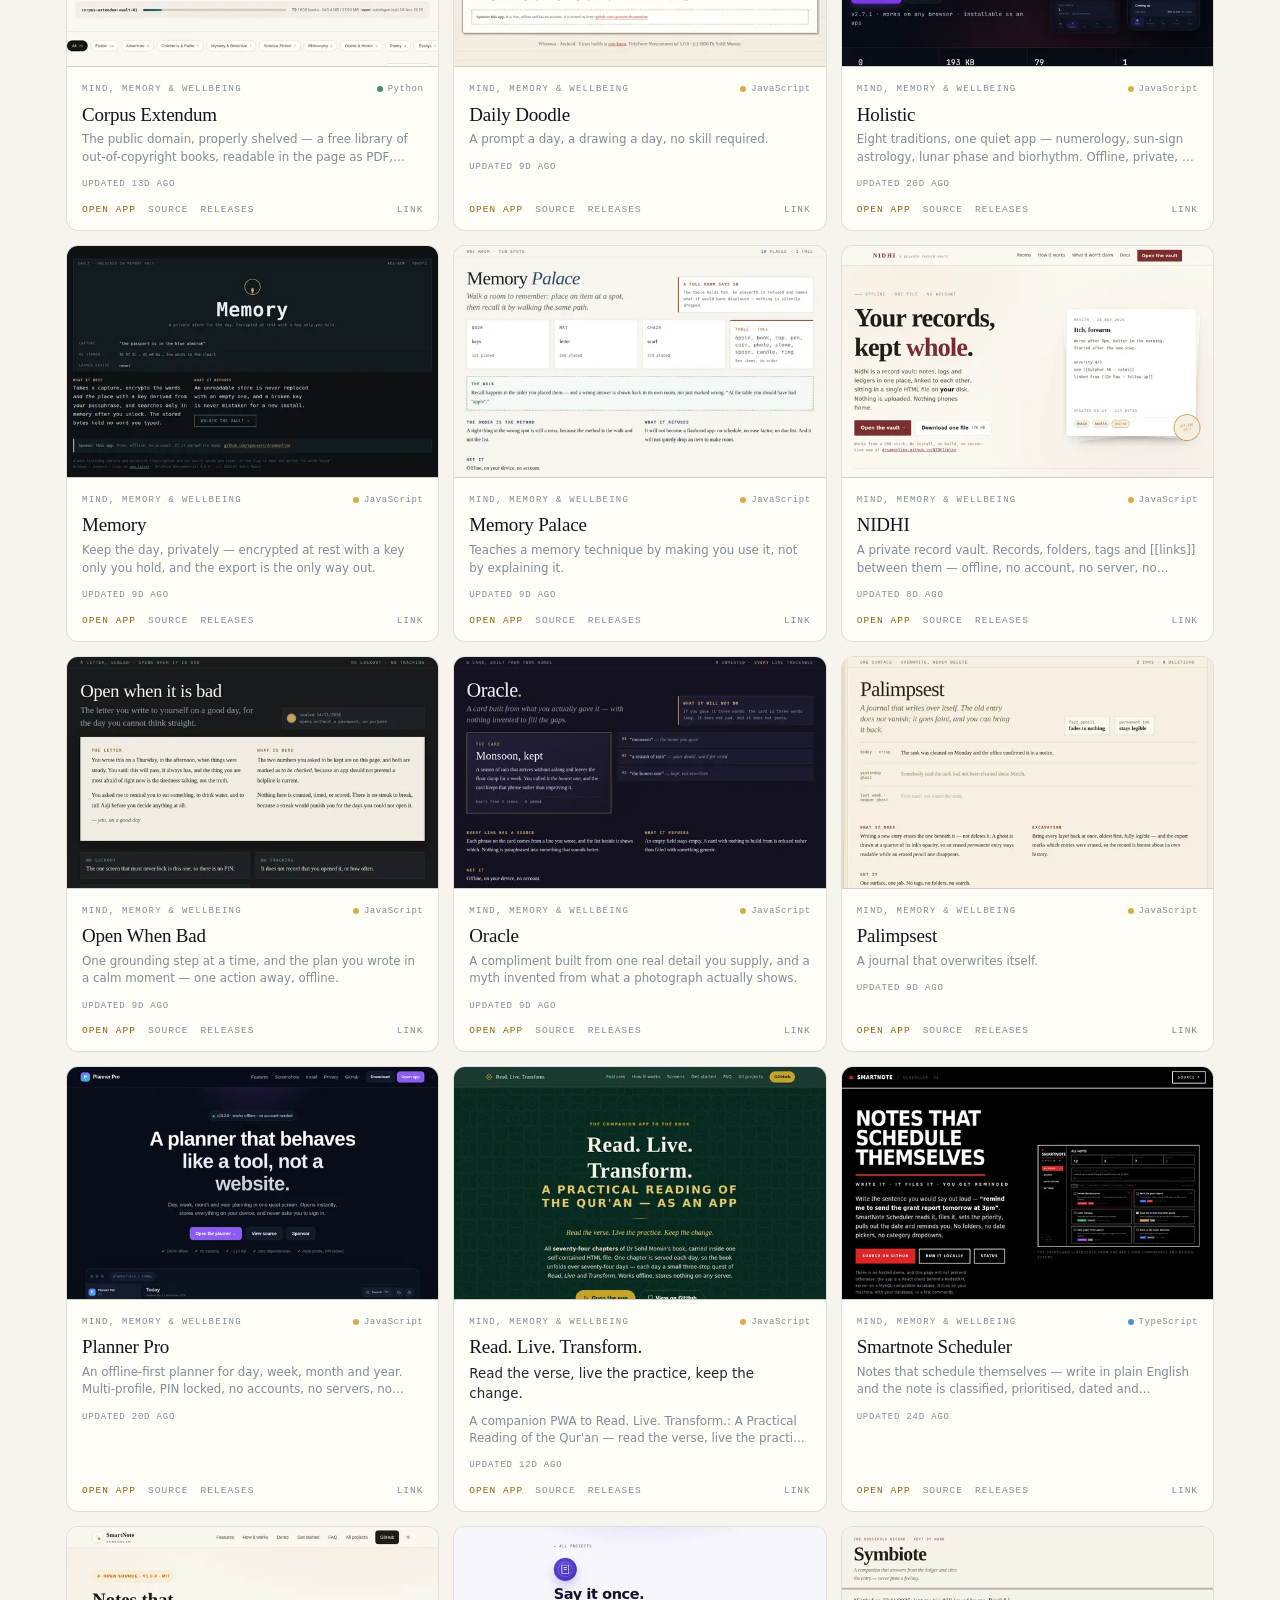
